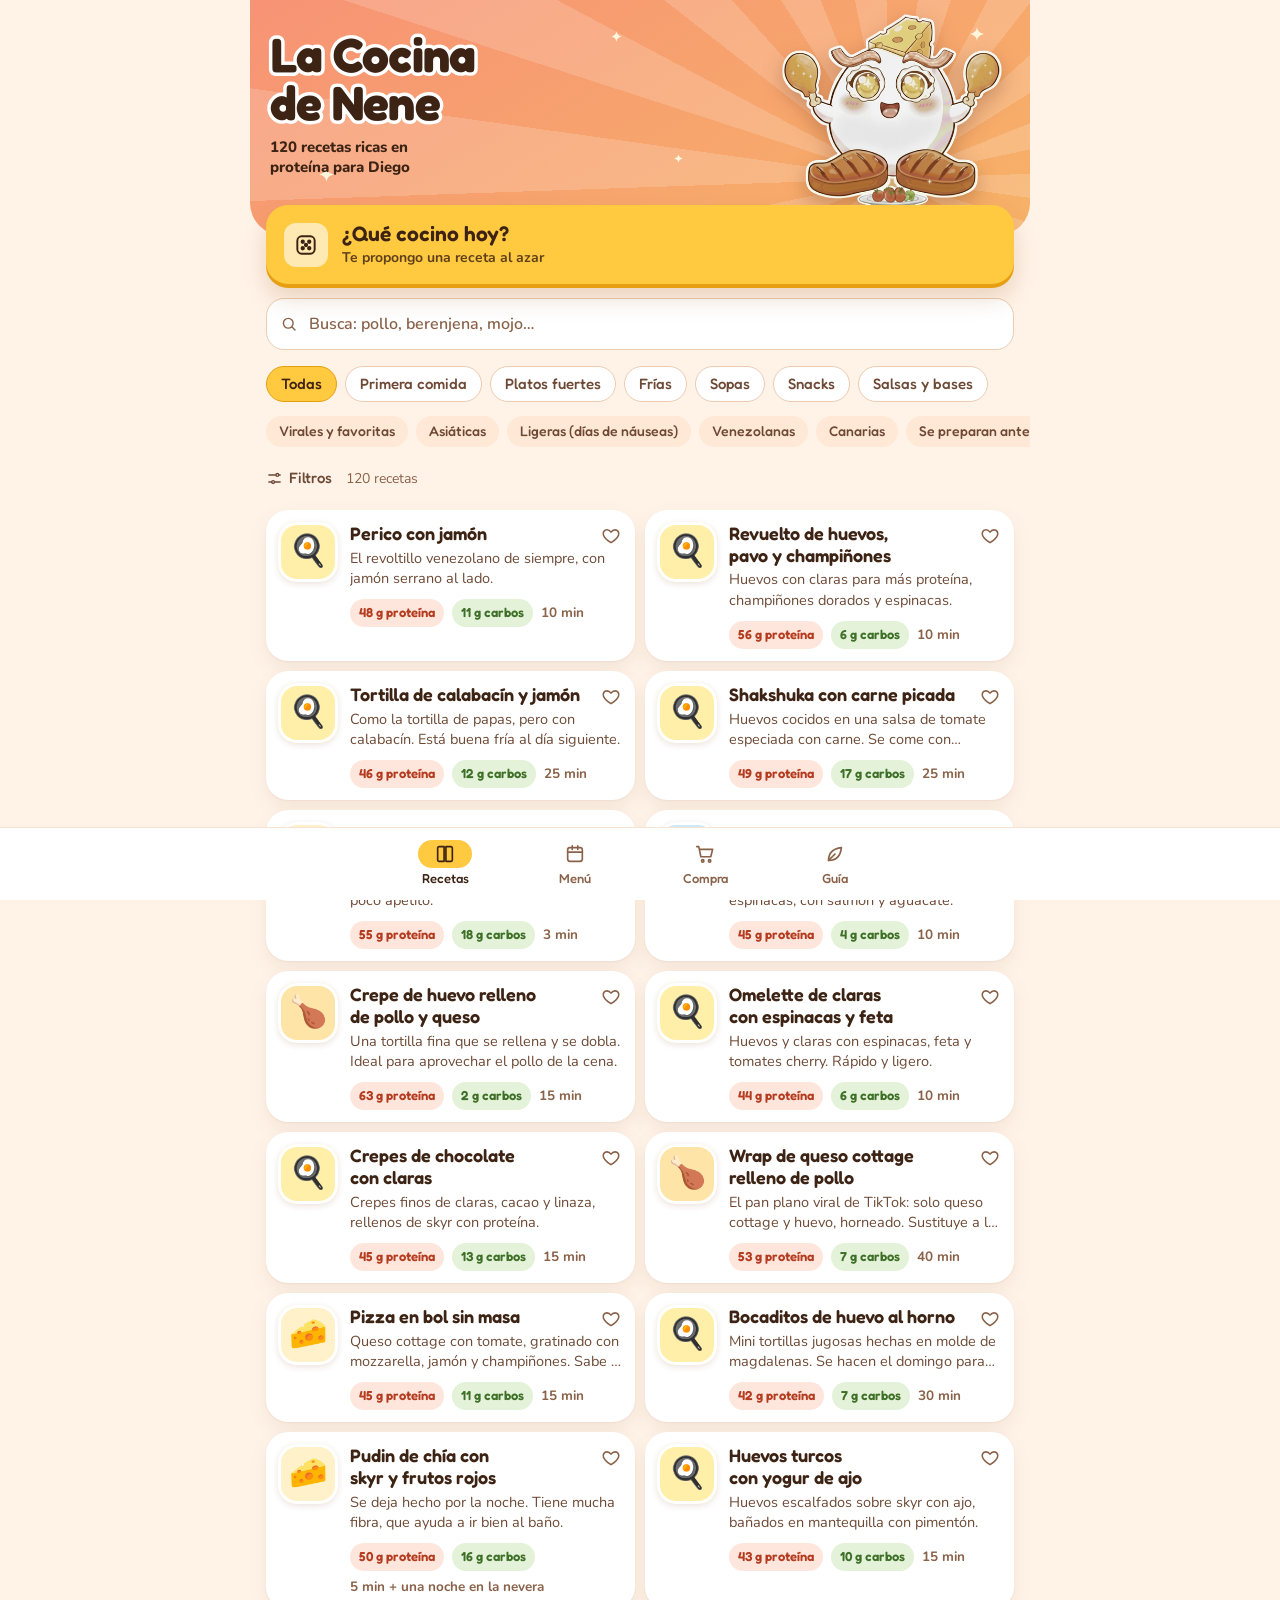
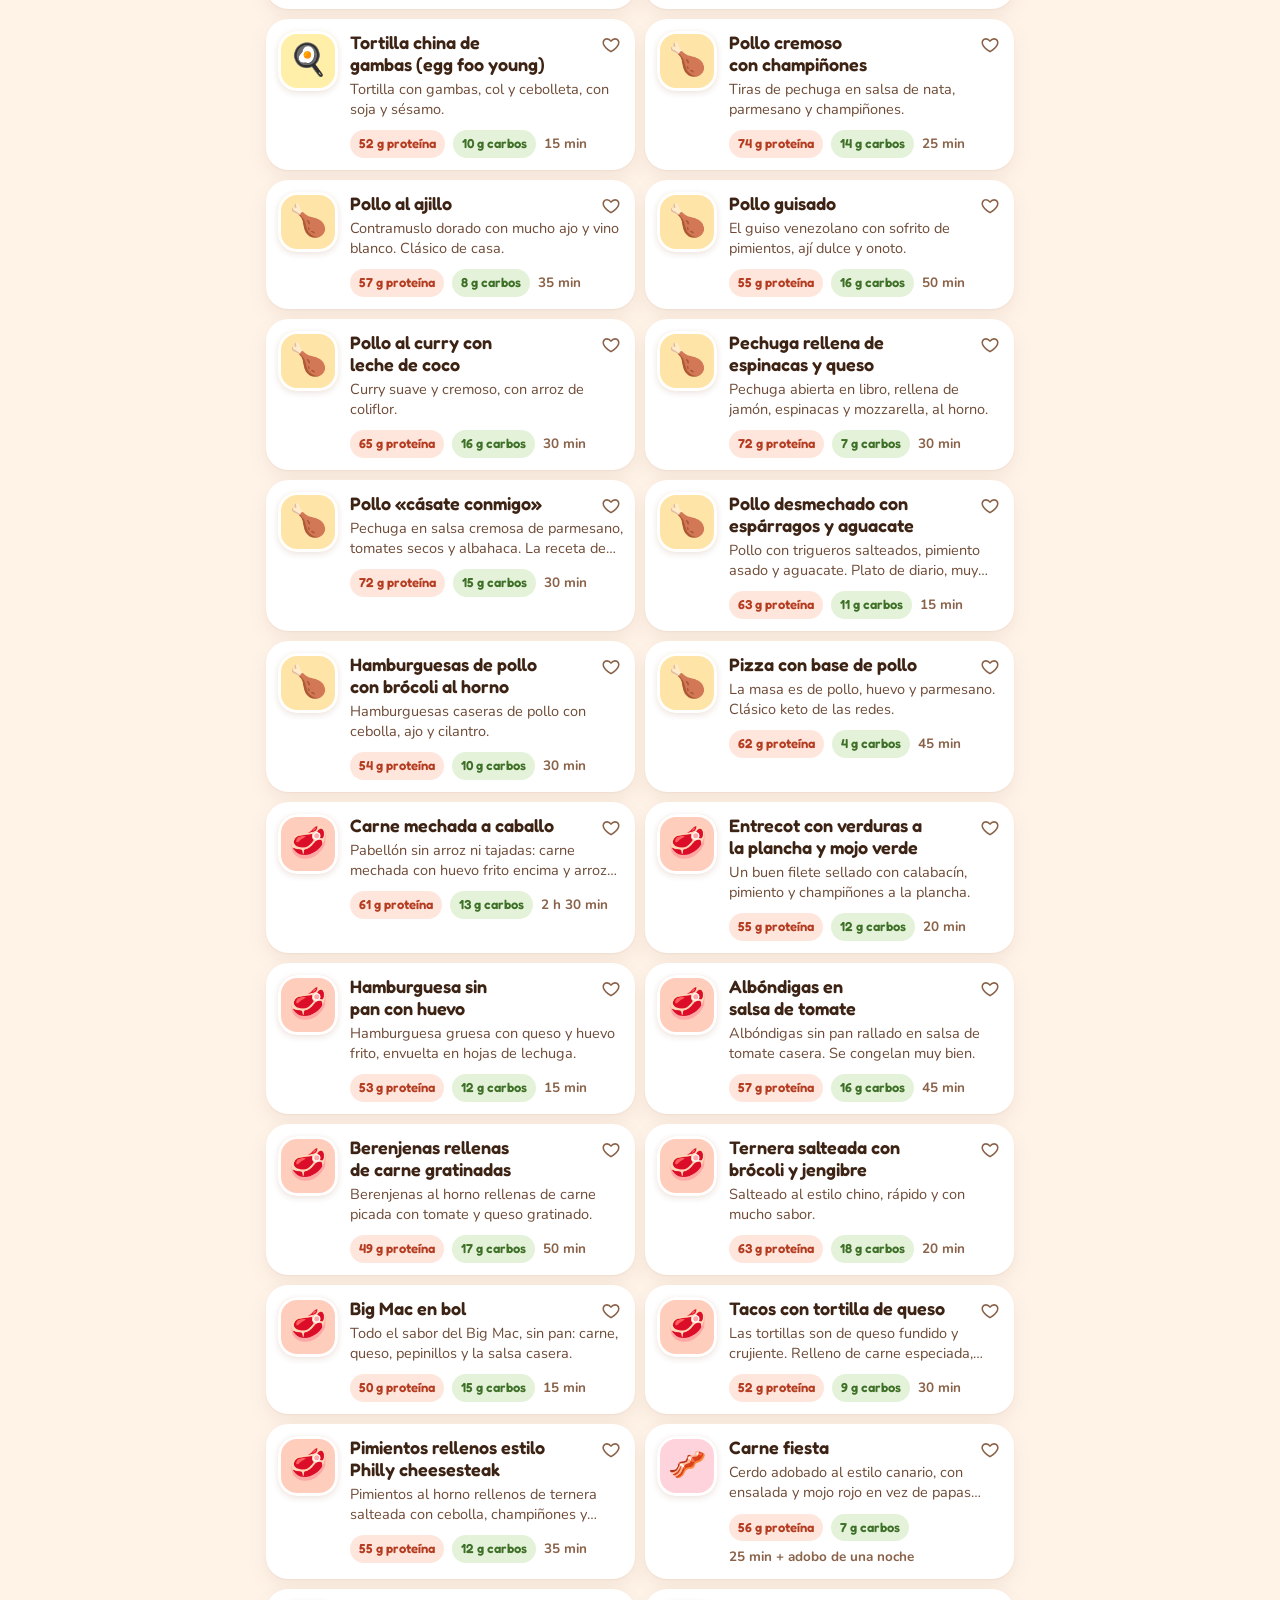
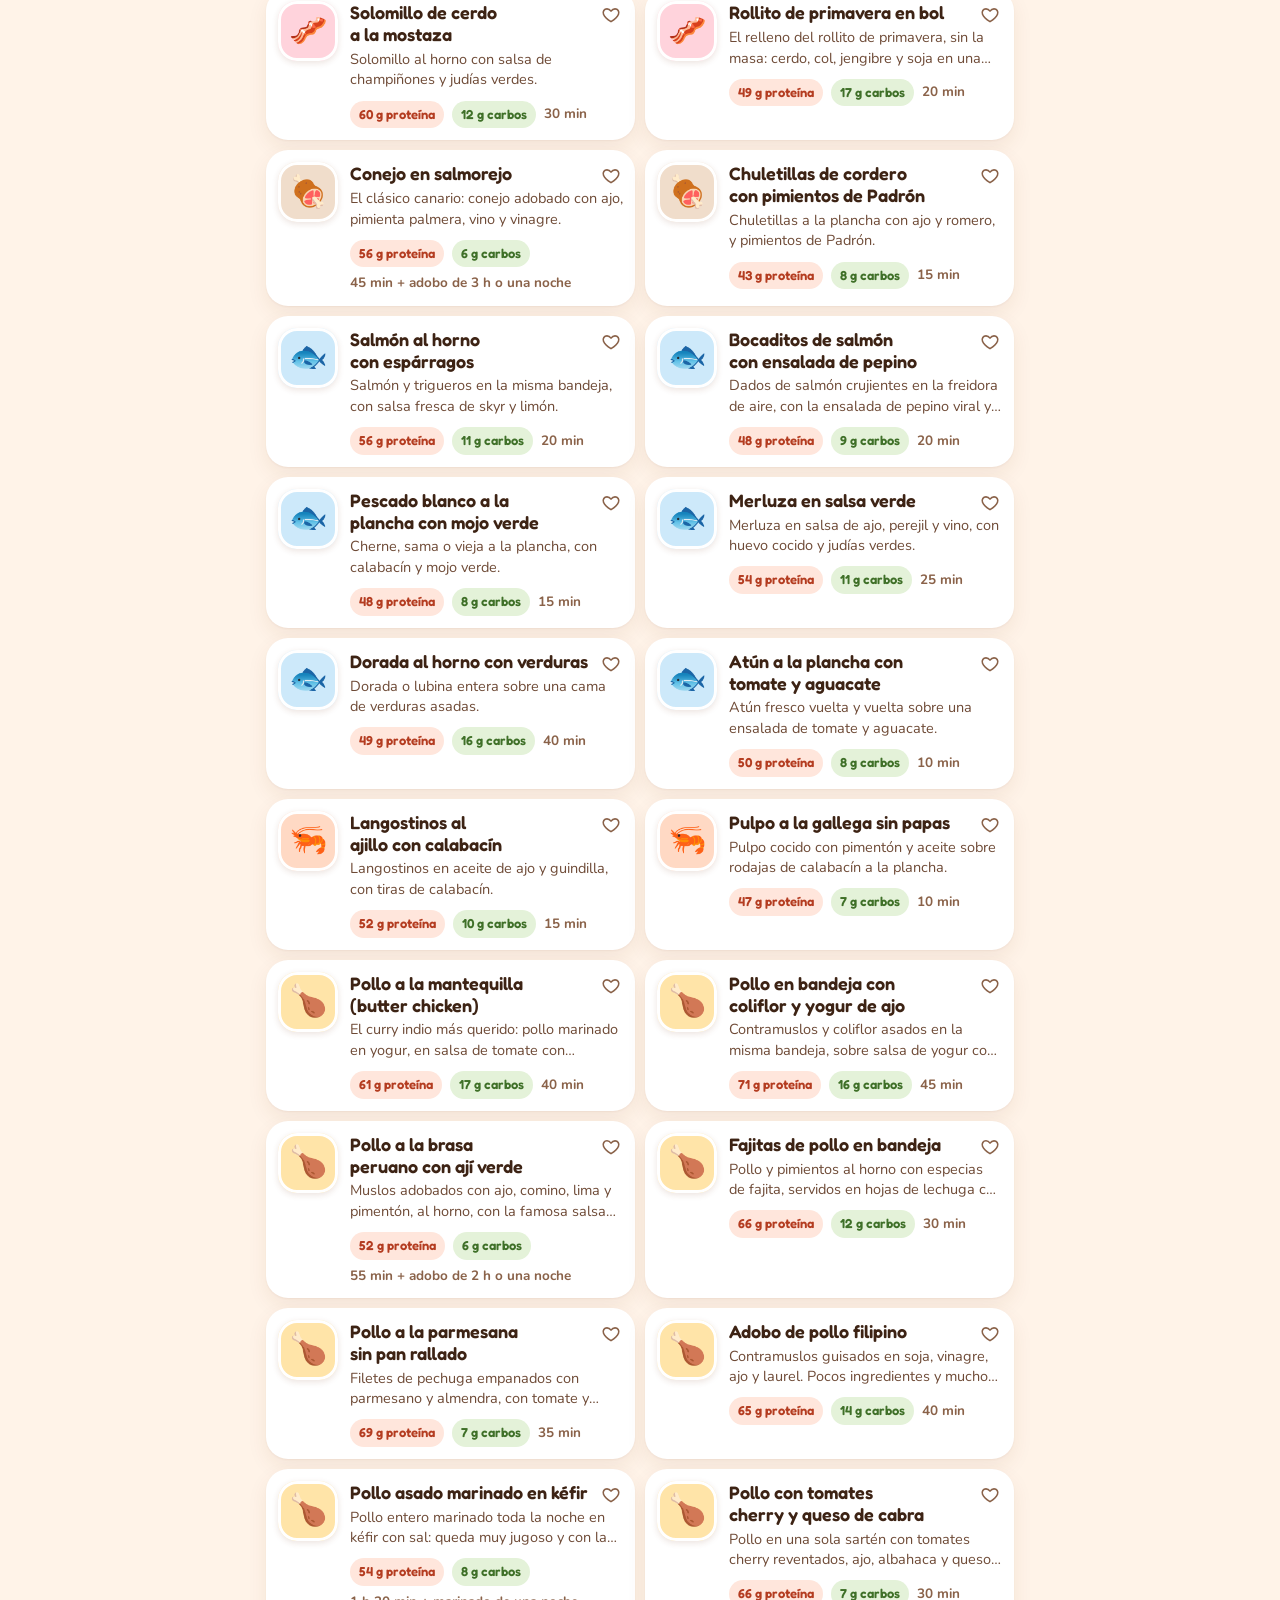
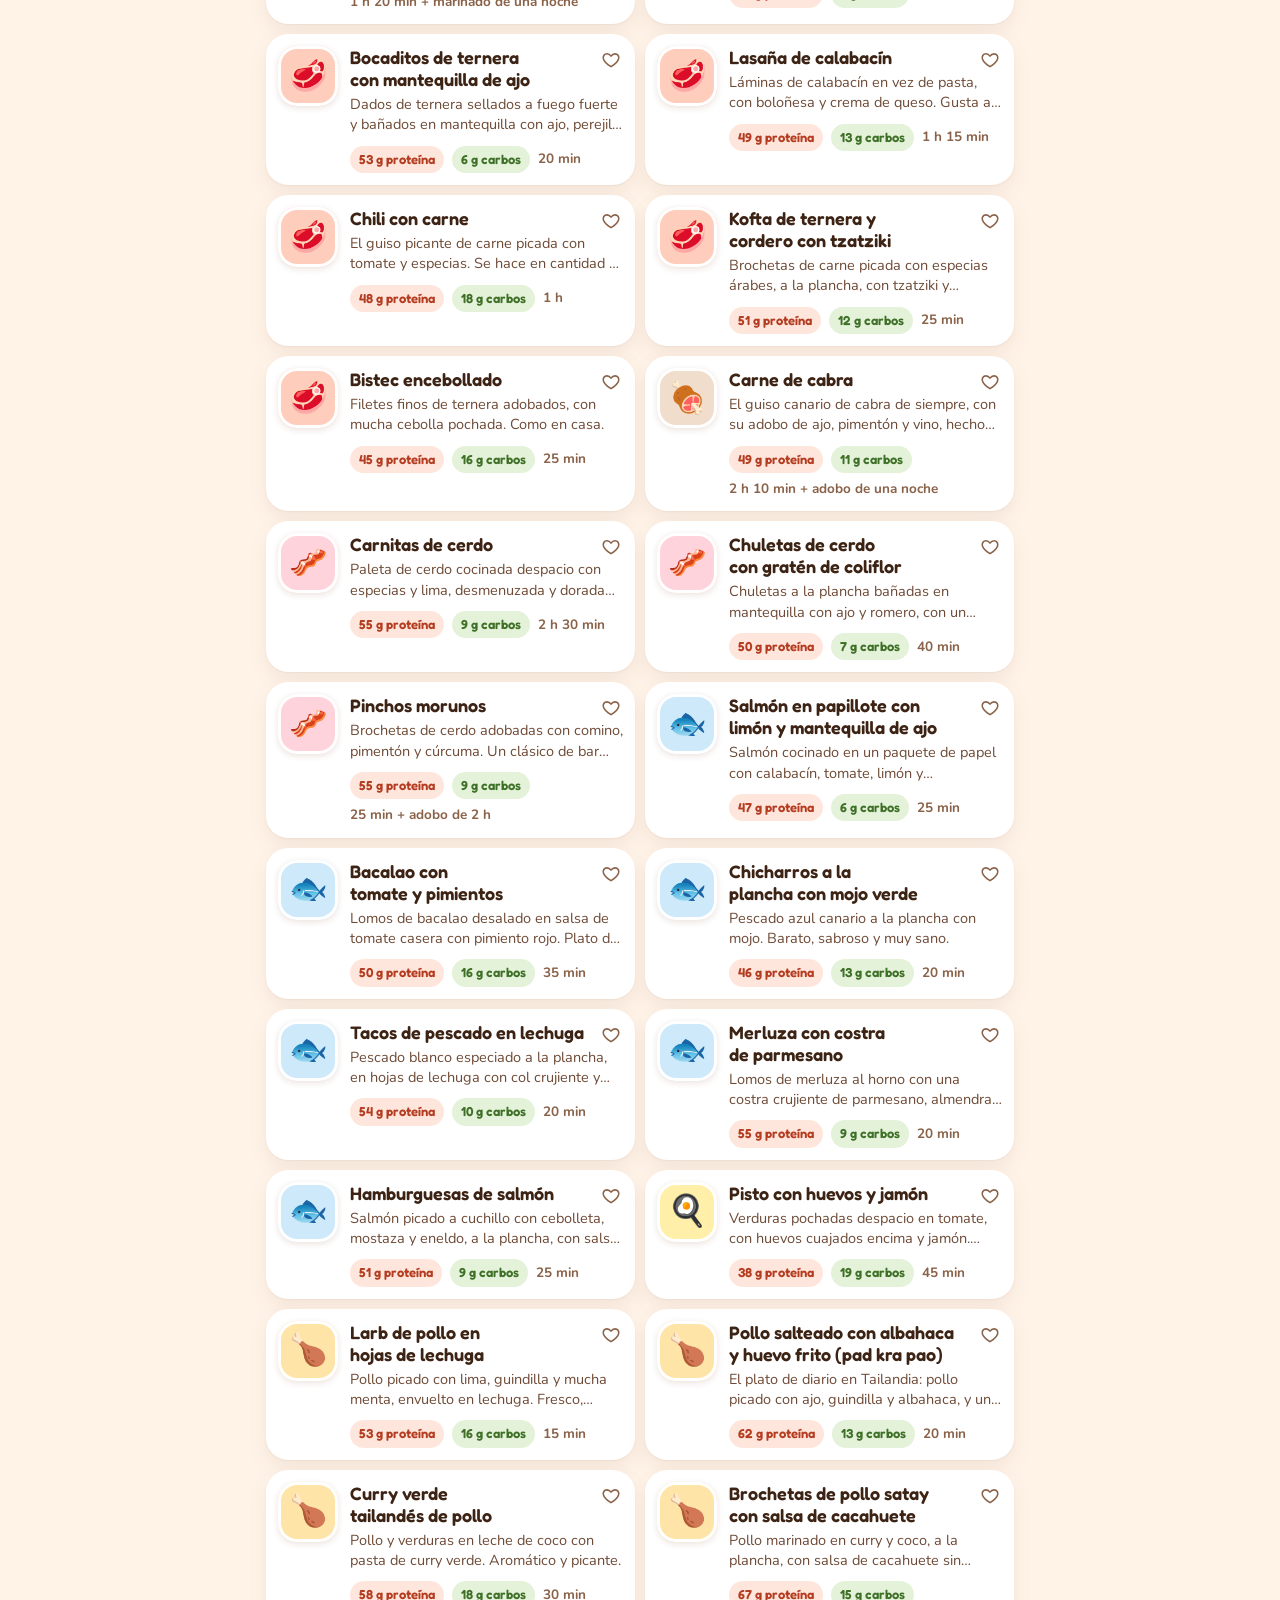
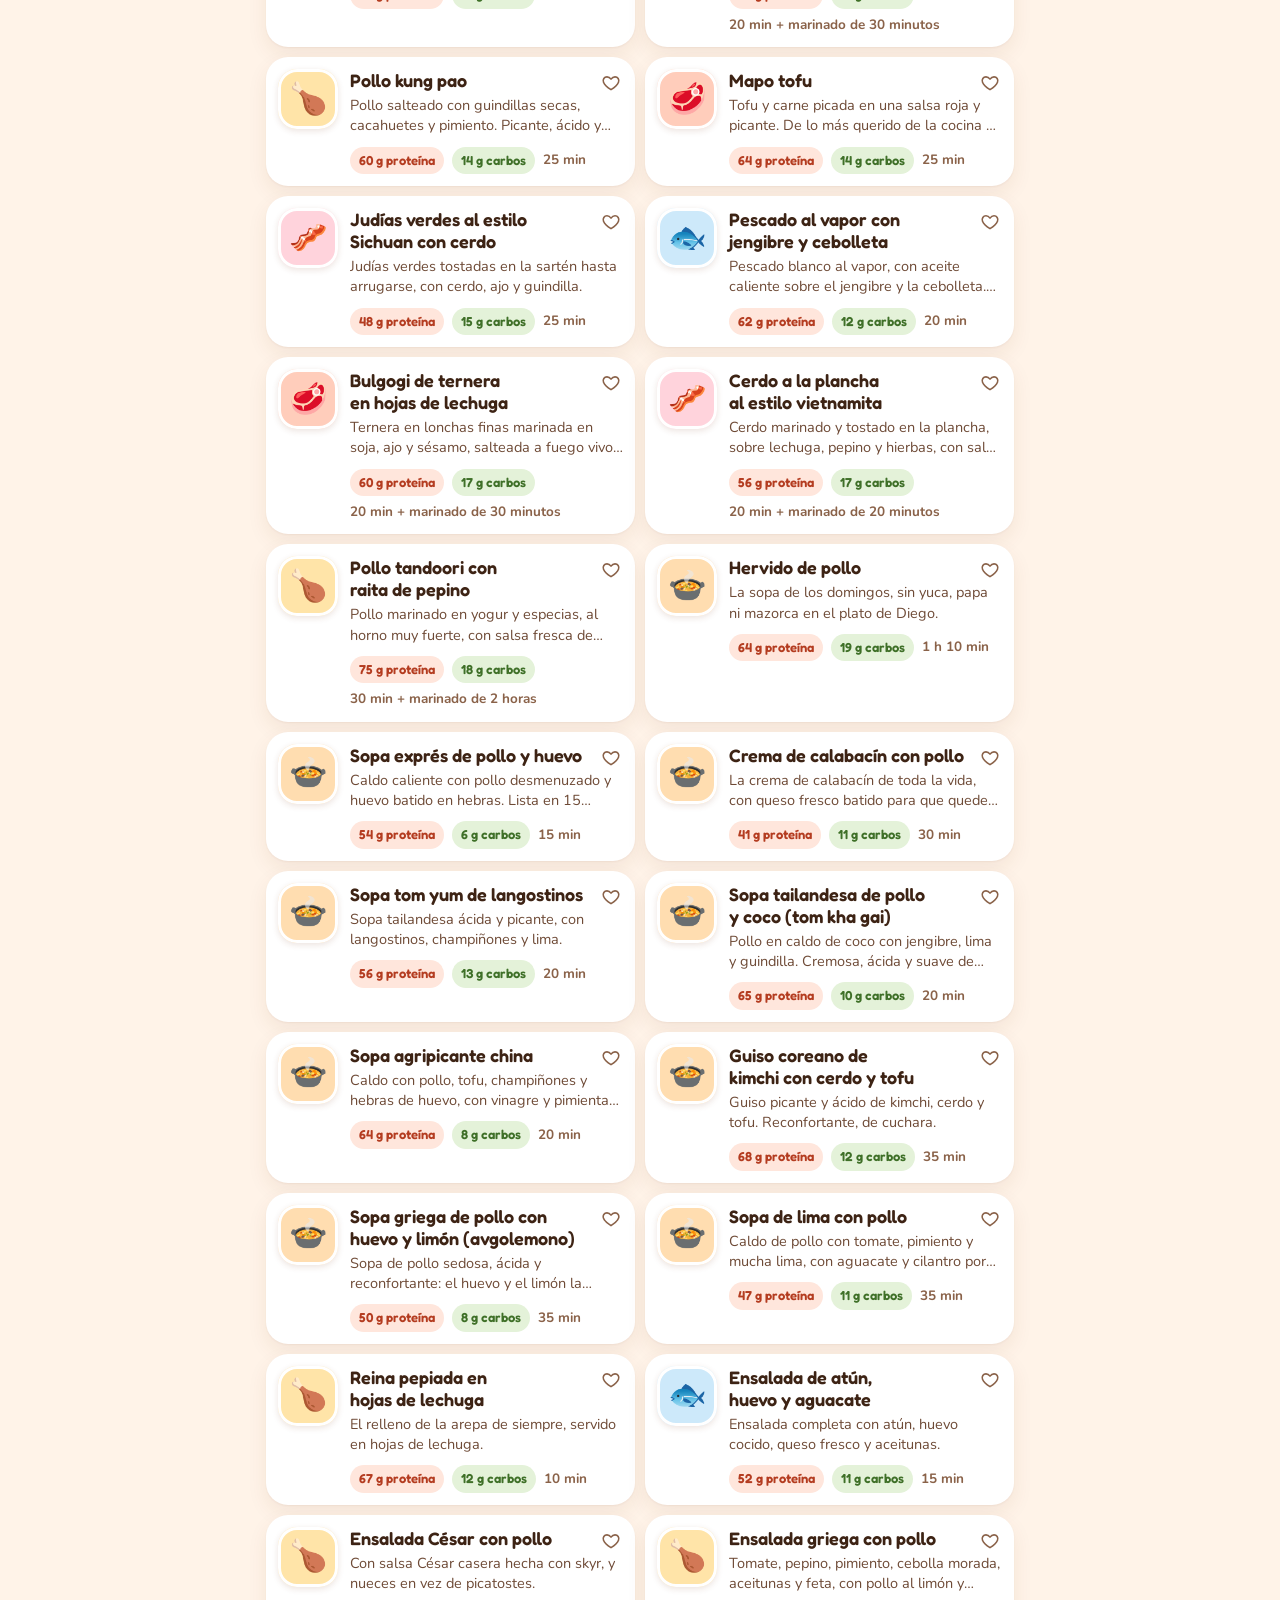
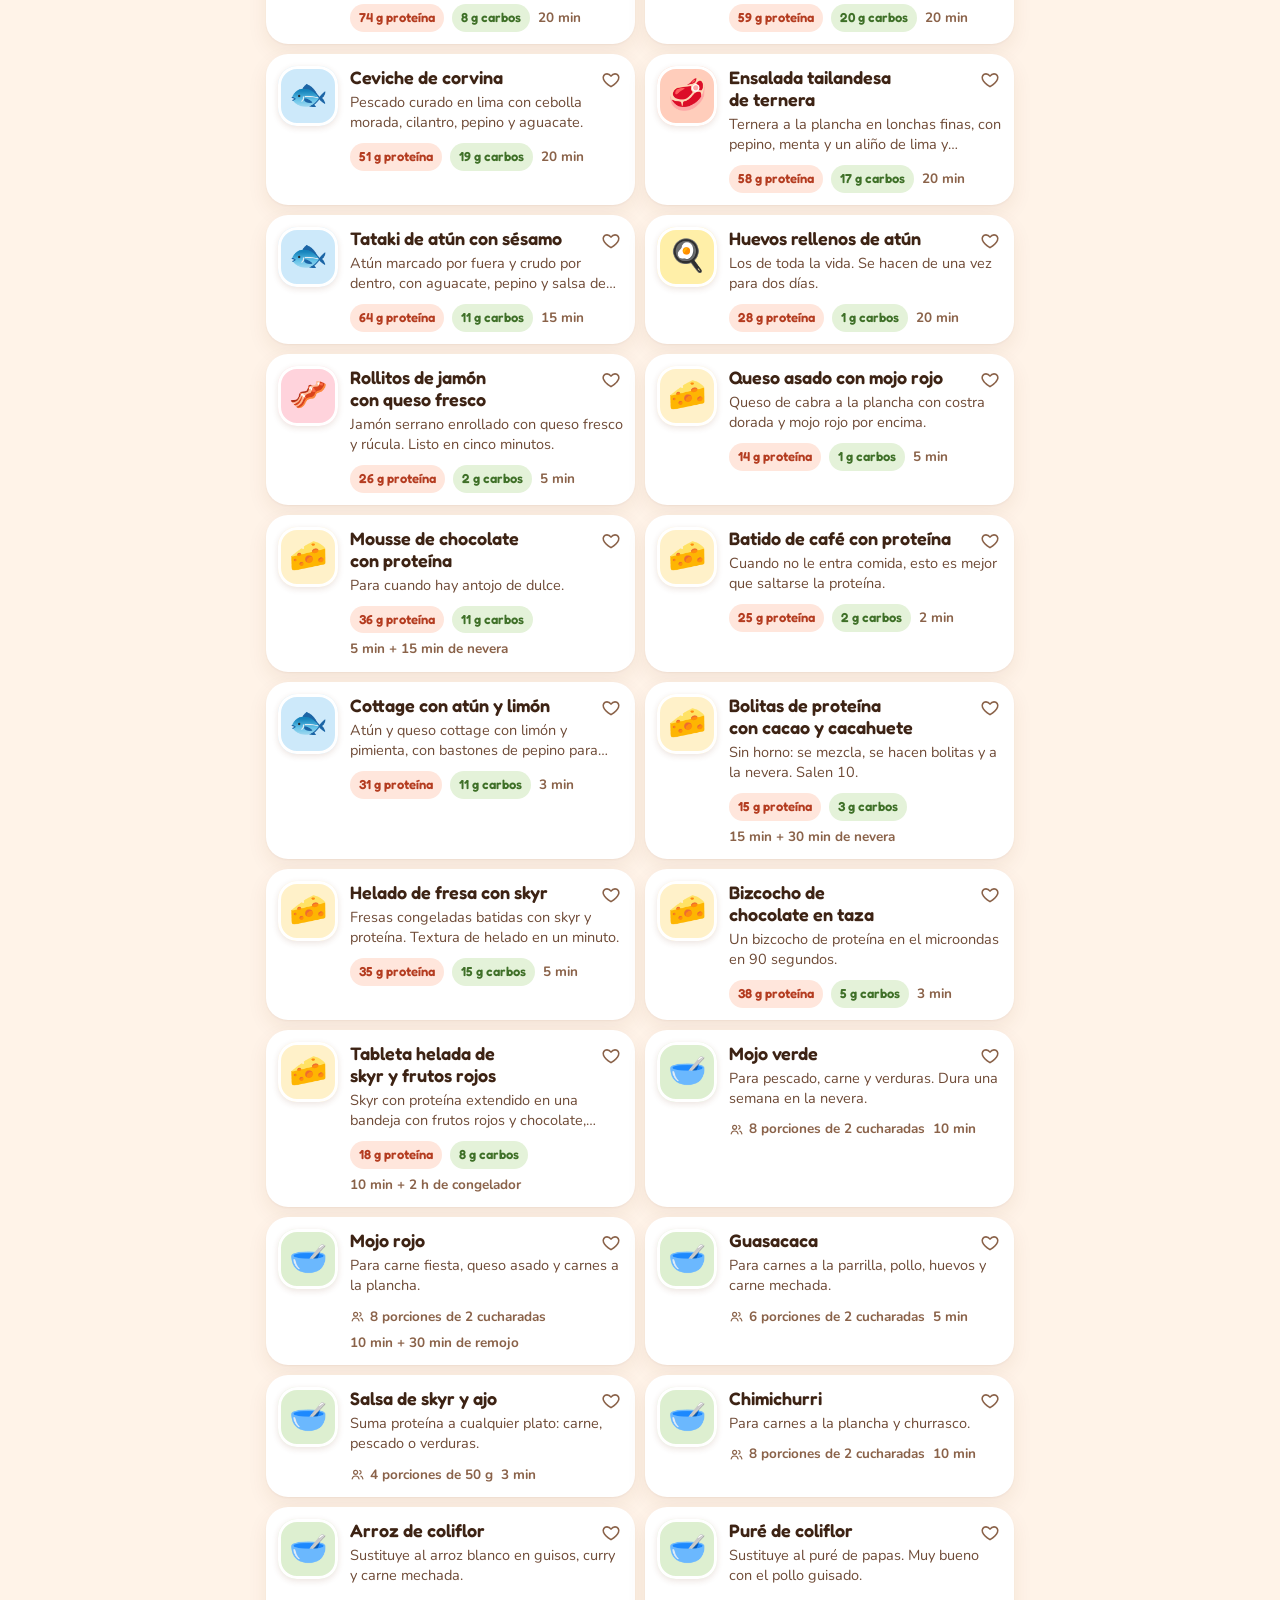
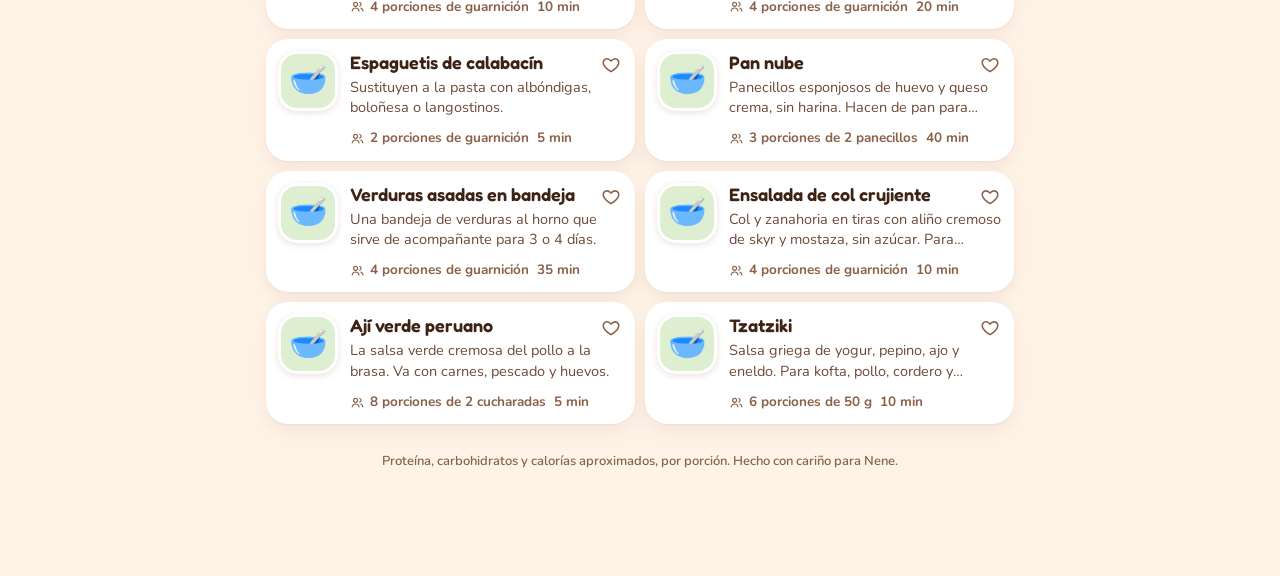
==== index.html @ 428f4747 "Alimentos: pitaya Co-Authored-By: Claude Opus 5.5 <noreply@anthropic.com> Claude-Session: https://cl" ====
<!DOCTYPE html>
<html lang="es">
<head>
<meta charset="UTF-8">
<meta name="viewport" content="width=device-width, initial-scale=1, viewport-fit=cover">
<title>La Cocina de Nene</title>
<meta name="description" content="Recetas altas en proteína y bajas en carbohidratos para Diego, con menú semanal y lista de la compra.">
<meta name="theme-color" content="#FFF3E8" media="(prefers-color-scheme: light)">
<meta name="theme-color" content="#24160E" media="(prefers-color-scheme: dark)">
<meta name="apple-mobile-web-app-capable" content="yes">
<meta name="apple-mobile-web-app-title" content="Cocina de Nene">
<meta name="apple-mobile-web-app-status-bar-style" content="default">
<meta name="mobile-web-app-capable" content="yes">
<link rel="apple-touch-icon" href="apple-touch-icon.png">
<link rel="icon" type="image/png" sizes="192x192" href="icon-192.png">
<link rel="manifest" href="manifest.webmanifest">
<link rel="preconnect" href="https://fonts.googleapis.com">
<link rel="preconnect" href="https://fonts.gstatic.com" crossorigin>
<link rel="stylesheet" href="https://fonts.googleapis.com/css2?family=Fredoka:wght@500;600;700&family=Nunito:wght@400;600;700;800&display=swap">
<style>
:root{
  /* Colores sacados de la mascota: yema, coral del fondo, marrón cacao del contorno, verde brócoli */
  --bg:#FFF3E8; --surface:#FFFFFF; --surface-2:#FFE8D6; --line:#F7E1D0; --line-2:#EBCBB3;
  --ink:#3D2314; --ink-2:#6E4A36; --ink-3:#8A6249;
  --coral:#EE7B5F; --coral-ink:#B43C20; --coral-soft:#FFE6DC; --on-coral:#FFFFFF;
  --sage:#5C9140; --sage-ink:#3F7028; --sage-soft:#E4F2D9;
  --sand:#E0A04A; --sand-ink:#8A560C; --sand-soft:#FFEFC9;
  --yolk:#FFC940; --yolk-deep:#E79F12; --yolk-soft:#FFF0C2; --on-yolk:#3D2314;
  --hero-a:#F79375; --hero-b:#F7B267;
  --shadow:0 1px 2px rgba(120,60,30,.06), 0 8px 20px rgba(120,60,30,.08);
  --r:20px;
  --display:'Fredoka', 'Nunito', system-ui, -apple-system, 'Segoe UI', Roboto, sans-serif;
  --body:'Nunito', system-ui, -apple-system, 'Segoe UI', Roboto, sans-serif;
  color-scheme:light;
}
@media (prefers-color-scheme: dark){
  :root:not([data-theme="light"]){
    --bg:#24160E; --surface:#33211A; --surface-2:#402A20; --line:#4A3327; --line-2:#62473A;
    --ink:#FFF1E6; --ink-2:#E3C6B4; --ink-3:#C0A08F;
    --coral:#F08B70; --coral-ink:#FFA68C; --coral-soft:#55291D; --on-coral:#2A1109;
    --sage:#8CC06E; --sage-ink:#AEDB94; --sage-soft:#24381B;
    --sand:#E7B467; --sand-ink:#F3CF94; --sand-soft:#4A3615;
    --yolk:#FFC940; --yolk-deep:#B97C0A; --yolk-soft:#4D3A12; --on-yolk:#3D2314;
    --hero-a:#C4573A; --hero-b:#C98232;
    --shadow:0 1px 0 rgba(0,0,0,.28), 0 8px 20px rgba(0,0,0,.18);
    color-scheme:dark;
  }
}
:root[data-theme="dark"]{
  --bg:#24160E; --surface:#33211A; --surface-2:#402A20; --line:#4A3327; --line-2:#62473A;
  --ink:#FFF1E6; --ink-2:#E3C6B4; --ink-3:#C0A08F;
  --coral:#F08B70; --coral-ink:#FFA68C; --coral-soft:#55291D; --on-coral:#2A1109;
  --sage:#8CC06E; --sage-ink:#AEDB94; --sage-soft:#24381B;
  --sand:#E7B467; --sand-ink:#F3CF94; --sand-soft:#4A3615;
  --yolk:#FFC940; --yolk-deep:#B97C0A; --yolk-soft:#4D3A12; --on-yolk:#3D2314;
  --hero-a:#C4573A; --hero-b:#C98232;
  --shadow:0 1px 0 rgba(0,0,0,.28), 0 8px 20px rgba(0,0,0,.18);
  color-scheme:dark;
}

*{box-sizing:border-box;-webkit-tap-highlight-color:transparent}
html{-webkit-text-size-adjust:100%}
html.locked{overflow:hidden}
body{margin:0;background:var(--bg);color:var(--ink);font:16px/1.5 var(--body)}
button{font:inherit;color:inherit}
[hidden]{display:none!important}
:focus-visible{outline:2px solid var(--coral);outline-offset:2px}
.sr{position:absolute;width:1px;height:1px;overflow:hidden;clip:rect(0 0 0 0);white-space:nowrap}
h1,h2,h3,h4{text-wrap:balance}

.wrap{max-width:780px;margin:0 auto;padding-inline:16px;padding-block:calc(20px + env(safe-area-inset-top,0px)) calc(104px + env(safe-area-inset-bottom,0px))}

/* Cabecera */
.eyebrow,.kicker,.label{font-size:12px;font-weight:600;color:var(--ink-3);margin:0}
.app-head h1{font-size:30px;line-height:1.12;letter-spacing:-.015em;margin:4px 0 0;font-weight:700}
.app-head .sub{margin:6px 0 0;color:var(--ink-2);max-width:52ch}

.cta{display:flex;align-items:center;gap:14px;width:100%;margin-top:18px;padding:16px 18px;border:0;border-radius:18px;background:var(--coral);color:var(--on-coral);cursor:pointer;text-align:left;box-shadow:0 6px 18px rgba(212,106,78,.22);transition:transform .12s ease}
.cta:active{transform:scale(.985)}
.cta-ic{flex:none;width:44px;height:44px;border-radius:12px;background:rgba(255,255,255,.18);display:grid;place-items:center}
.cta strong{display:block;font-size:18px;line-height:1.25}
.cta small{display:block;font-size:13px;opacity:.9}

.search{position:relative;display:block;margin-top:14px}
.search svg{position:absolute;left:14px;top:50%;transform:translateY(-50%);color:var(--ink-3)}
.search input{width:100%;padding:13px 14px 13px 42px;border:1px solid var(--line-2);border-radius:14px;background:var(--surface);color:var(--ink);font:inherit;font-size:16px}
.search input::placeholder{color:var(--ink-3)}

/* Chips y filtros */
.chips{display:flex;gap:8px;overflow-x:auto;margin:14px -16px 0;padding:2px 16px 4px;scrollbar-width:none}
.chips::-webkit-scrollbar{display:none}
.chip{flex:none;border:1px solid var(--line-2);background:var(--surface);color:var(--ink-2);padding:8px 14px;border-radius:999px;font-size:14px;font-weight:500;cursor:pointer;white-space:nowrap;line-height:1.2}
.chip[aria-pressed="true"]{background:var(--ink);border-color:var(--ink);color:var(--bg)}
.tipos .chip[aria-pressed="true"]{background:var(--coral);border-color:var(--coral);color:var(--on-coral)}
.quick{margin-top:8px}
.quick .chip{font-size:13px;padding:6px 12px;background:var(--surface-2);border-color:transparent}
.quick .chip[aria-pressed="true"]{background:var(--ink);border-color:var(--ink);color:var(--bg)}
.filter-bar{display:flex;align-items:center;gap:14px;margin-top:10px;flex-wrap:wrap}
.filter-bar .count{color:var(--ink-3);font-size:14px;font-variant-numeric:tabular-nums}
.linkbtn{background:none;border:0;padding:6px 0;display:inline-flex;align-items:center;gap:6px;font-weight:600;font-size:14px;cursor:pointer;color:var(--ink-2);text-decoration:none}
.linkbtn[aria-expanded="true"]{color:var(--coral-ink)}
.filter-bar .linkbtn:last-child:not(:first-child){margin-left:auto;color:var(--coral-ink)}
.filters{margin-top:8px;padding:14px;background:var(--surface);border-radius:var(--r);display:grid;gap:14px;box-shadow:var(--shadow)}
.fgroup{display:grid;gap:8px}
.fchips{display:flex;flex-wrap:wrap;gap:8px}

/* Tarjetas */
.grid{display:grid;gap:12px;margin-top:12px}
@media (min-width:640px){.grid{grid-template-columns:1fr 1fr}}
.card{background:var(--surface);border-radius:var(--r);padding:14px 16px 16px;box-shadow:var(--shadow);cursor:pointer;display:flex;flex-direction:column;gap:6px;transition:transform .12s ease}
.card:active{transform:scale(.99)}
.card-top{display:flex;justify-content:space-between;align-items:center;gap:8px;min-height:34px}
.card-title{font-size:17px;line-height:1.3;margin:0;font-weight:700}
.card-desc{margin:0;color:var(--ink-2);font-size:14px}
.card-foot{display:flex;align-items:center;justify-content:space-between;gap:8px 12px;flex-wrap:wrap;margin-top:auto;padding-top:6px}
.meta{display:inline-flex;align-items:center;gap:5px;color:var(--ink-3);font-size:13px}
.badges{display:flex;gap:6px;flex-wrap:wrap}
.badge{font-size:13px;font-weight:600;padding:3px 10px;border-radius:999px;font-variant-numeric:tabular-nums;white-space:nowrap}
.badge.pro{background:var(--coral-soft);color:var(--coral-ink)}
.badge.carb{background:var(--sage-soft);color:var(--sage-ink)}
.fav-btn{flex:none;width:34px;height:34px;margin:-6px -8px -6px 0;border:0;background:none;border-radius:50%;display:grid;place-items:center;color:var(--ink-3);cursor:pointer}
.fav-btn.on,.fav-toggle.on{color:var(--coral)}
.on .hf{fill:currentColor}
.empty{background:var(--surface);border-radius:var(--r);padding:24px 16px;text-align:center;color:var(--ink-2);display:grid;gap:12px;justify-items:center;box-shadow:var(--shadow)}
.empty p{margin:0}
@media (min-width:640px){.grid .empty{grid-column:1/-1}}

/* Botones */
.btn{border:1px solid var(--line-2);background:var(--surface);color:var(--ink);padding:11px 16px;border-radius:14px;font-weight:600;font-size:15px;cursor:pointer;display:inline-flex;align-items:center;justify-content:center;gap:8px;text-decoration:none;line-height:1.2}
.btn.primary{background:var(--coral);border-color:var(--coral);color:var(--on-coral)}
.btn.danger{color:var(--coral-ink)}
.btn.danger.confirm{background:var(--coral);border-color:var(--coral);color:var(--on-coral)}
.toolbar{display:flex;flex-wrap:wrap;gap:8px;margin-top:14px}
.toolbar .btn.primary{flex:1 1 220px}

/* Vistas */
.view-head h2{font-size:26px;line-height:1.15;margin:0;letter-spacing:-.01em}
.view-head p{margin:6px 0 0;color:var(--ink-2);max-width:60ch}
.muted{color:var(--ink-2);margin:0 0 10px;font-size:14px}

/* Ficha (hoja inferior) */
.sheet{position:fixed;inset:0;z-index:40;display:flex;align-items:flex-end;justify-content:center}
.sheet-backdrop{position:absolute;inset:0;background:rgba(28,20,15,.46)}
.sheet-panel{position:relative;width:100%;max-width:680px;max-height:92vh;max-height:92dvh;overflow-y:auto;overscroll-behavior:contain;background:var(--bg);border-radius:22px 22px 0 0;padding:0 20px calc(28px + env(safe-area-inset-bottom,0px));animation:up .22s ease-out;outline:none}
@media (min-width:720px){.sheet{align-items:center;padding:24px}.sheet-panel{border-radius:22px;max-height:88vh}}
@keyframes up{from{transform:translateY(24px);opacity:.4}to{transform:none;opacity:1}}
.sheet-bar{position:sticky;top:0;z-index:2;display:grid;grid-template-columns:40px 1fr 40px;align-items:center;margin:0 -20px 4px;padding:10px 12px 6px;background:var(--bg)}
.grabber{justify-self:center;width:40px;height:4px;border-radius:2px;background:var(--line-2)}
.icon-btn{width:40px;height:40px;border-radius:50%;border:0;background:var(--surface-2);display:grid;place-items:center;cursor:pointer;color:var(--ink-2)}
.sheet-title{font-size:26px;line-height:1.15;margin:4px 0 0;letter-spacing:-.01em}
.lead{margin:6px 0 0;color:var(--ink-2)}
.facts{display:grid;grid-template-columns:1fr 1fr;gap:8px;margin:16px 0 4px}
@media (min-width:520px){.facts{grid-template-columns:repeat(3,1fr)}}
.fact{background:var(--surface);border-radius:14px;padding:10px 12px;display:flex;flex-direction:column;gap:2px;min-width:0}
.fact-v{font-size:20px;font-weight:700;font-variant-numeric:tabular-nums;line-height:1.3}
.fact-pro .fact-v{color:var(--coral-ink)}
.fact-carb .fact-v{color:var(--sage-ink)}
.fact-s{font-size:12px;color:var(--ink-3);line-height:1.3}
.stepper{display:flex;align-items:center;gap:10px}
.stepper button{width:30px;height:30px;border-radius:50%;border:1px solid var(--line-2);background:var(--bg);font-size:18px;line-height:1;cursor:pointer;display:grid;place-items:center}
.stepper output{font-size:20px;font-weight:700;min-width:1.4ch;text-align:center;font-variant-numeric:tabular-nums}
.sec-h{display:flex;align-items:baseline;justify-content:space-between;gap:12px;margin:22px 0 8px}
.sec-h h3{margin:0;font-size:18px}
.sec-h span{font-size:13px;color:var(--ink-3)}

.ings{list-style:none;margin:0;padding:0;background:var(--surface);border-radius:var(--r);overflow:hidden;box-shadow:var(--shadow)}
.ings li+li{border-top:1px solid var(--line)}
.ing{display:flex;align-items:center;gap:12px;width:100%;padding:11px 14px;background:none;border:0;text-align:left;cursor:pointer;line-height:1.35}
.tick{flex:none;width:22px;height:22px;border-radius:50%;border:1.5px solid var(--line-2);display:grid;place-items:center;color:transparent}
.ing[aria-pressed="true"] .tick{background:var(--sage);border-color:var(--sage);color:#fff}
.ing[aria-pressed="true"] .ing-n,.ing[aria-pressed="true"] .ing-q{text-decoration:line-through;color:var(--ink-3)}
.ing-n{flex:1;min-width:0}
.ing-n small{display:block;color:var(--ink-3);font-size:13px}
.ing-q{flex:none;max-width:45%;text-align:right;font-weight:600;font-variant-numeric:tabular-nums}
.ing-ref{cursor:default}
.tick-ref{border-color:var(--coral-soft);background:var(--coral-soft);color:var(--coral-ink)}
.ing-link{background:none;border:0;padding:0;text-align:left;cursor:pointer;font-weight:600;color:var(--coral-ink)}

.steps{list-style:none;margin:0;padding:0;display:grid;gap:8px}
.step{display:flex;gap:12px;width:100%;text-align:left;background:var(--surface);border:0;border-radius:14px;padding:12px 14px;cursor:pointer;line-height:1.5;box-shadow:var(--shadow)}
.step-n{flex:none;width:26px;height:26px;border-radius:50%;background:var(--coral-soft);color:var(--coral-ink);display:grid;place-items:center;font-weight:700;font-size:14px;font-variant-numeric:tabular-nums}
.step[aria-pressed="true"]{opacity:.55}
.step[aria-pressed="true"] .step-t{text-decoration:line-through}
.step[aria-pressed="true"] .step-n{background:var(--sage);color:#fff}

.notes{display:grid;gap:8px;margin-top:16px}
.note{border-radius:14px;padding:12px 14px;background:var(--sand-soft);font-size:14px;line-height:1.5}
.note b{display:block;font-size:12px;color:var(--sand-ink);margin-bottom:2px}
.note-fam{background:var(--sage-soft)}
.note-fam b{color:var(--sage-ink)}
.note-src{background:var(--surface);box-shadow:var(--shadow)}
.note-src b{color:var(--ink-3)}
.note a{color:var(--coral-ink);font-weight:600}
.note-keep{background:var(--surface-2)}
.note-keep b{color:var(--ink-2)}
.actions{display:flex;flex-wrap:wrap;gap:8px;margin-top:20px}
.actions .btn.primary{flex:1 1 200px}

/* Menú */
@keyframes flash{from{background:var(--coral-soft)}to{background:var(--surface)}}
.btn.small{padding:7px 12px;font-size:14px;border-radius:12px}
.mhead{display:flex;align-items:center;justify-content:space-between;gap:12px;min-height:40px}
.mhead h2{font-size:26px;line-height:1.15;margin:0;letter-spacing:-.01em}

/* Semana: navegación y tira de días */
.week{margin-top:12px;background:var(--surface);border-radius:var(--r);padding:6px 6px 10px;box-shadow:var(--shadow)}
.wnav{display:grid;grid-template-columns:40px 1fr 40px;align-items:center;gap:6px;padding:0 0 4px}
.wnav .icon-btn{background:none}
.wnav .icon-btn:disabled{opacity:.28;cursor:default}
.wnav-l{margin:0;text-align:center;line-height:1.25}
.wnav-l b{display:block;font-size:15px}
.wnav-l span{font-size:13px;color:var(--ink-3);font-variant-numeric:tabular-nums}
.wk-row{display:grid;grid-template-columns:repeat(7,1fr);gap:2px}
.wk{background:none;border:0;border-radius:12px;padding:6px 0 5px;display:flex;flex-direction:column;align-items:center;cursor:pointer;color:var(--ink);font-variant-numeric:tabular-nums;min-width:0}
.wk[aria-selected="true"]{background:var(--coral-soft)}
.wk-d{font-size:11px;font-weight:700;color:var(--ink-3)}
.wk-dt{font-size:16px;font-weight:700;line-height:1.25}
.wk.today .wk-d,.wk.today .wk-dt{color:var(--coral-ink)}
.wk-bar,.tr-bar{position:relative;width:100%;display:flex;align-items:flex-end;justify-content:center}
.wk-bar{height:40px;margin-top:4px}
.band{position:absolute;left:0;right:0;background:var(--sage-soft)}
.wk-bar i,.tr-bar i{position:relative;display:block;width:12px;border-radius:4px 4px 0 0;background:var(--coral)}
.wk-bar i.pl,.pbar i.pl,.lg-plan{background:repeating-linear-gradient(135deg,var(--coral) 0 1.5px,transparent 1.5px 4.5px);box-shadow:inset 0 0 0 1.5px var(--coral)}
.wk-n{font-size:12px;color:var(--ink-3);margin-top:4px}
.wk[aria-selected="true"] .wk-n{color:var(--ink);font-weight:700}
.wk-legend{display:flex;flex-wrap:wrap;gap:4px 16px;margin:8px 8px 0;font-size:12px;color:var(--ink-3)}
.wk-legend span{display:inline-flex;align-items:center;gap:6px}
.lg{display:inline-block;width:12px;height:10px;border-radius:2px}
.lg-band{background:var(--sage-soft);box-shadow:inset 0 0 0 1px var(--sage)}

/* Día */
.dayview{margin-top:20px}
.dayview.slide-next{animation:slide-n .22s ease-out}
.dayview.slide-prev{animation:slide-p .22s ease-out}
@keyframes slide-n{from{transform:translateX(20px);opacity:.35}to{transform:none;opacity:1}}
@keyframes slide-p{from{transform:translateX(-20px);opacity:.35}to{transform:none;opacity:1}}
.day-top{display:flex;align-items:center;gap:10px;flex-wrap:wrap}
.day-top h3{margin:0;font-size:22px;line-height:1.2}
.day-top h3 span{color:var(--ink-3);font-weight:600}
.tag{font-size:12px;font-weight:700;padding:3px 10px;border-radius:999px;background:var(--surface-2);color:var(--ink-2)}
.tag-hoy{background:var(--coral-soft);color:var(--coral-ink)}
.day-hint{margin:10px 0 0;font-size:14px;color:var(--sand-ink);background:var(--sand-soft);padding:10px 12px;border-radius:12px}

.status{margin-top:12px;background:var(--surface);border-radius:var(--r);padding:12px 14px 14px;box-shadow:var(--shadow)}
.st-top{display:flex;justify-content:space-between;align-items:baseline;gap:8px}
.st-goal{font-size:12px;color:var(--ink-3);font-variant-numeric:tabular-nums}
.st-mid{display:flex;align-items:center;justify-content:space-between;gap:6px 12px;flex-wrap:wrap;margin-top:2px}
.st-big{margin:0;font-size:16px;font-weight:600;color:var(--ink-2)}
.st-big b{font-size:34px;line-height:1.1;color:var(--ink);font-variant-numeric:tabular-nums;letter-spacing:-.015em}
.st-msg{margin:0;display:inline-flex;align-items:center;gap:6px;font-size:14px;font-weight:600;padding:5px 11px;border-radius:999px;background:var(--surface-2);color:var(--ink-2)}
.st-msg.ok{background:var(--sage-soft);color:var(--sage-ink)}
.st-msg.low{background:var(--sand-soft);color:var(--sand-ink)}
.pbar{position:relative;height:10px;border-radius:5px;background:var(--surface-2);margin:14px 0 4px}
.pbar-band{position:absolute;top:0;bottom:0;background:var(--sage-soft)}
.pbar i{position:absolute;left:0;top:0;bottom:0;border-radius:5px;background:var(--coral)}
.pbar-t{position:absolute;top:-4px;bottom:-4px;width:2px;margin-left:-1px;border-radius:1px;background:var(--sage)}
.st-sub{display:flex;gap:18px;margin:10px 0 0;font-size:14px;color:var(--ink-2)}
.st-sub b{color:var(--ink);font-variant-numeric:tabular-nums}
.st-add{margin-top:12px;width:100%}
.st-add span{color:var(--ink-3);font-weight:500}

.grp{margin-top:18px}
.grp-h{display:flex;align-items:center;gap:8px}
.grp-l{font-size:12px;color:var(--ink-2);font-weight:700}
.grp-t{font-size:12px;color:var(--ink-3);font-weight:600;font-variant-numeric:tabular-nums}
.grp-add{margin-left:auto;background:none;border:0;color:var(--coral-ink);font-weight:700;font-size:14px;cursor:pointer;padding:8px 0 8px 12px}
.items{list-style:none;margin:4px 0 0;padding:0;background:var(--surface);border-radius:14px;box-shadow:var(--shadow);overflow:hidden}
.items li+li{border-top:1px solid var(--line)}
.grp.flash .items{animation:flash 1s ease-out}
.it{display:flex;align-items:center;gap:10px;width:100%;background:none;border:0;text-align:left;padding:11px 12px 11px 14px;cursor:pointer}
.it-main{flex:1;min-width:0}
.it-n{display:block;font-weight:600;line-height:1.3}
.it-f{color:var(--coral-ink);font-weight:700}
.it-m{display:block;font-size:13px;color:var(--ink-3);font-variant-numeric:tabular-nums}
.it-go{flex:none;display:grid;color:var(--ink-3)}
.grp-empty{margin:4px 0 0;padding:10px 14px;border:1px dashed var(--line-2);border-radius:14px;color:var(--ink-3);font-size:14px}
.day-tools{display:flex;flex-wrap:wrap;gap:2px 18px;margin-top:14px}

/* Resumen de la semana */
.wsum{margin-top:26px;padding-top:18px;border-top:1px solid var(--line)}
.wsum h3{margin:0 0 6px;font-size:18px}
.wsum p{margin:0 0 4px;color:var(--ink-2)}
.wsum p b{color:var(--ink);font-variant-numeric:tabular-nums}
.wsum .wsum-plan{font-size:14px;color:var(--ink-3)}
.wsum .trend-t{margin:16px 0 6px;font-size:12px;font-weight:700;color:var(--ink-3)}
.trend{display:grid;grid-template-columns:repeat(8,minmax(0,1fr));gap:2px;background:var(--surface);border-radius:var(--r);padding:8px 6px;box-shadow:var(--shadow)}
.tr{background:none;border:0;border-radius:10px;padding:4px 0 5px;display:flex;flex-direction:column;align-items:center;gap:3px;cursor:pointer;color:var(--ink-3);min-width:0;font-variant-numeric:tabular-nums}
.tr.on{background:var(--coral-soft);color:var(--ink-2)}
.tr-v{font-size:12px;font-weight:700;color:var(--ink);min-height:18px}
.tr-bar{height:52px}
.tr-d{font-size:11px;white-space:nowrap}
.wsum-acts{display:grid;gap:8px;margin-top:18px}
.wsum-acts .linkbtn{justify-self:start}

/* Selector del menú */
.picker{z-index:45}
.seg{display:grid;grid-template-columns:repeat(3,1fr);gap:4px;background:var(--surface-2);border-radius:12px;padding:4px;margin:14px 0 4px}
.seg4{grid-template-columns:repeat(4,1fr)}
@media (max-width:360px){.seg button{font-size:13px;padding:9px 2px}}
.seg button{border:0;background:none;border-radius:9px;padding:9px 4px;font-weight:600;font-size:14px;color:var(--ink-2);cursor:pointer;min-width:0}
.seg [aria-selected="true"],.seg [aria-pressed="true"]{background:var(--surface);color:var(--ink);box-shadow:var(--shadow)}
.pk-list{list-style:none;margin:10px 0 0;padding:0;background:var(--surface);border-radius:14px;overflow:hidden;box-shadow:var(--shadow)}
.pk-list li+li{border-top:1px solid var(--line)}
.pk-list button{width:100%;text-align:left;background:none;border:0;padding:11px 14px;cursor:pointer}
.pk-rec{display:flex;align-items:stretch}
.pk-rec button:first-child{flex:1;min-width:0}
.pk-list .pk-x{flex:none;width:46px;padding:0;display:grid;place-items:center;color:var(--ink-3)}
.pk-n{display:block;font-weight:600;line-height:1.3}
.pk-m{display:block;font-size:13px;color:var(--ink-3);font-variant-numeric:tabular-nums}
.pk-sub{font-size:12px;color:var(--ink-3);font-weight:700;margin:18px 0 0}
.muted.pk-note{margin:12px 2px 0}
.pk-chips{display:flex;gap:6px;overflow-x:auto;margin:8px -20px 0;padding:2px 20px 4px;scrollbar-width:none}
.pk-chips::-webkit-scrollbar{display:none}
.pk-chips .chip{font-size:13px;padding:7px 12px}
.pk-all{margin-top:12px;color:var(--coral-ink)}
.pk-sub+.pk-list{margin-top:8px}
/* Armar un plato con ingredientes */
.bd-h{margin:4px 0 0}
.bd-empty{margin:8px 0 0}
.bd-list{list-style:none;margin:8px 0 0;padding:0;display:grid;gap:8px}
.bd-row{background:var(--surface);border-radius:14px;padding:10px 12px 12px 14px;box-shadow:var(--shadow)}
.bd-row.flash-row{animation:flash 1s ease-out}
.bd-top{display:flex;align-items:baseline;gap:8px}
.bd-n{flex:1;min-width:0;font-weight:600;line-height:1.3}
.bd-x{flex:none;align-self:flex-start;width:32px;height:32px;margin:-6px -6px -6px 0;border:0;background:none;border-radius:50%;display:grid;place-items:center;color:var(--ink-3);cursor:pointer}
.bd-ctl{display:flex;align-items:center;gap:8px 10px;margin-top:8px;flex-wrap:wrap}
.bd-ctl .stepper{gap:6px}
.form .bd-qty,.bd-qty{width:62px;padding:6px 4px;border:1px solid var(--line-2);border-radius:10px;background:var(--bg);color:var(--ink);font:inherit;font-size:16px;font-weight:700;text-align:center;font-variant-numeric:tabular-nums}
.bd-unit{max-width:150px;padding:7px 6px;border:1px solid var(--line-2);border-radius:10px;background:var(--bg);color:var(--ink);font:inherit;font-size:15px}
.bd-u{font-size:15px;color:var(--ink-2)}
.bd-m{flex:none;font-size:13px;font-weight:600;color:var(--ink-2);font-variant-numeric:tabular-nums;white-space:nowrap}
.form .search input{padding-left:42px}
.bd-chips{display:flex;flex-wrap:wrap;gap:6px;margin-top:8px}
.bd-chips .chip{font-size:13px;padding:7px 11px}
.bd-note{margin:8px 2px 0}
.bd-alt{justify-self:start;color:var(--coral-ink)}
.bd-foot{position:sticky;bottom:calc(-28px - env(safe-area-inset-bottom,0px));z-index:2;margin:4px -20px 0;padding:12px 20px calc(16px + env(safe-area-inset-bottom,0px));background:var(--bg);border-top:1px solid var(--line);display:grid;gap:10px}
.bd-tot{margin:0;display:flex;flex-wrap:wrap;gap:4px 16px;font-size:15px;color:var(--ink-2)}
.bd-tot b{color:var(--ink);font-variant-numeric:tabular-nums}
.bd-tot span:first-child b{color:var(--coral-ink)}
.bd-hint{color:var(--ink-3);font-size:14px}
.bd-sum{margin:6px 0 0;font-size:14px;color:var(--ink-3)}
.pk-row{display:flex;align-items:center;justify-content:space-between;gap:12px;background:var(--surface);border-radius:14px;padding:10px 14px;margin-top:14px;box-shadow:var(--shadow)}
.pk-slot{margin-top:16px}
.pk-slot .seg{margin-top:6px}
.pk-grid{display:grid;grid-template-columns:1fr 1fr;gap:8px;margin-top:14px}
.pk-act{justify-content:flex-start;width:100%;padding:11px 12px}
.pk-del{width:100%;margin-top:10px;color:var(--coral-ink)}
.daychips{display:flex;flex-wrap:wrap;gap:6px;padding:10px 0 0}
.form{display:grid;gap:12px;margin-top:12px}
.form label{display:grid;gap:5px;font-size:13px;color:var(--ink-2);font-weight:600}
.form input{width:100%;padding:12px;border:1px solid var(--line-2);border-radius:12px;background:var(--surface);color:var(--ink);font:inherit;font-size:16px}
.grid3{display:grid;grid-template-columns:repeat(3,1fr);gap:8px}
.form-err{margin:0;color:var(--coral-ink);font-weight:600;font-size:14px}
.form .muted{margin:0}
.toast{display:flex;align-items:center;gap:14px}
.toast-act{background:none;border:0;color:inherit;font:inherit;font-weight:700;text-decoration:underline;text-underline-offset:3px;cursor:pointer;padding:0}

/* Compra */
.shop-recs{margin-top:16px;background:var(--surface);border-radius:var(--r);box-shadow:var(--shadow);padding:0 14px}
.shop-recs summary{cursor:pointer;padding:12px 0;font-weight:600;color:var(--ink-2);list-style-position:inside}
.shop-recs[open]{padding-bottom:14px}
.shop-recs .rec-chip{background:var(--bg)}
.rec-chip{display:inline-flex;align-items:center;background:var(--surface);border:1px solid var(--line-2);border-radius:999px;overflow:hidden}
.rec-open{background:none;border:0;padding:7px 4px 7px 12px;font-size:14px;font-weight:500;cursor:pointer;text-align:left}
.rec-open small{color:var(--ink-3)}
.rec-x{background:none;border:0;width:32px;height:32px;display:grid;place-items:center;color:var(--ink-3);cursor:pointer}
.shop-group{margin-top:20px}
.shop-group h3{font-size:14px;color:var(--ink-2);margin:0 0 8px}
.shop-group .ing-n small{white-space:nowrap;overflow:hidden;text-overflow:ellipsis}

/* Guía */
.guide{display:grid;gap:12px;margin-top:16px}
.g-card{background:var(--surface);border-radius:var(--r);padding:16px;box-shadow:var(--shadow)}
.g-card h3{margin:0 0 8px;font-size:18px}
.g-card p{margin:0 0 8px;color:var(--ink-2)}
.g-card p:last-child{margin-bottom:0}
.g-plate{display:grid;grid-template-columns:auto 1fr;gap:18px;align-items:center}
@media (max-width:420px){.g-plate{grid-template-columns:1fr}.plate{justify-self:center}}
.plate{width:128px;height:128px;border-radius:50%;background:conic-gradient(var(--coral) 0 45%, var(--sage) 0 90%, var(--sand) 0 100%);border:9px solid var(--surface-2);box-shadow:inset 0 0 0 2px var(--surface)}
.legend{list-style:none;margin:0;padding:0;display:grid;gap:8px;font-size:14px;color:var(--ink-2)}
.legend li{display:flex;gap:10px;align-items:flex-start}
.legend b{color:var(--ink)}
.sw{flex:none;width:12px;height:12px;border-radius:3px;margin-top:4px}
.sw-pro{background:var(--coral)}.sw-veg{background:var(--sage)}.sw-fat{background:var(--sand)}
.sched{list-style:none;margin:10px 0 0;padding:0;display:grid;grid-template-columns:repeat(4,1fr);gap:8px}
@media (max-width:480px){.sched{grid-template-columns:1fr 1fr}}
.sched li{background:var(--surface-2);border-radius:12px;padding:10px 12px;display:grid;gap:2px;font-size:14px;color:var(--ink-2)}
.sched-t{font-size:18px;font-weight:700;color:var(--ink);font-variant-numeric:tabular-nums}
.sched li:last-child .sched-t{color:var(--coral-ink)}
.tbl-wrap{overflow-x:auto}
.tbl{width:100%;border-collapse:collapse;font-size:14px}
.tbl th{text-align:left;font-size:12px;color:var(--ink-3);font-weight:600;padding:6px 8px 6px 0;border-bottom:1px solid var(--line-2)}
.tbl td{padding:8px 8px 8px 0;border-bottom:1px solid var(--line);vertical-align:top}
.tbl tr:last-child td{border-bottom:0}
.tbl .num{text-align:right;font-variant-numeric:tabular-nums;white-space:nowrap;padding-right:0}
.tbl td.num{font-weight:600;color:var(--coral-ink)}
.lists{display:grid;gap:10px}
@media (min-width:680px){.lists{grid-template-columns:repeat(3,1fr)}}
.list{border-radius:14px;padding:12px 14px}
.list h4{margin:0 0 6px;font-size:14px}
.list ul{margin:0;padding-left:18px;display:grid;gap:4px;font-size:14px}
.list.yes{background:var(--sage-soft)}.list.yes h4{color:var(--sage-ink)}
.list.some{background:var(--sand-soft)}.list.some h4{color:var(--sand-ink)}
.list.no{background:var(--coral-soft)}.list.no h4{color:var(--coral-ink)}
.tips{margin:0;padding-left:18px;display:grid;gap:6px;color:var(--ink-2)}
.g-card .rk-h{margin:14px 0 0;font-size:12px;font-weight:700}
.g-card .rk-no{color:var(--coral-ink)}
.g-card .rk-some{color:var(--sand-ink)}
.rank{list-style:none;margin:10px 0 0;padding:0;display:grid;gap:12px}
.rank li{display:grid;grid-template-columns:30px 1fr;gap:12px;align-items:start}
.rk-n{width:30px;height:30px;border-radius:50%;background:var(--coral);color:var(--on-coral);display:grid;place-items:center;font-weight:700;font-size:14px;font-variant-numeric:tabular-nums}
.rank-some .rk-n{background:var(--sand-soft);color:var(--sand-ink)}
.rank b{display:block;line-height:1.3}
.rk-ex{display:block;margin-top:2px;font-size:14px;color:var(--ink-2)}
.rk-why{display:block;margin-top:2px;font-size:13px;color:var(--ink-3)}
.g-card .rk-foot{margin:16px 0 0;padding:10px 12px;border-radius:12px;background:var(--sage-soft);color:var(--sage-ink);font-size:14px}

.foot{margin-top:28px;text-align:center;font-size:13px;color:var(--ink-3)}

/* Barra inferior */
.nav{position:fixed;left:0;right:0;bottom:0;z-index:20;background:var(--surface);border-top:1px solid var(--line);padding:6px 8px calc(6px + env(safe-area-inset-bottom,0px));display:flex;justify-content:center}
.nav-inner{display:grid;grid-template-columns:repeat(4,1fr);width:100%;max-width:520px}
.nav button{position:relative;background:none;border:0;padding:6px 4px;display:flex;flex-direction:column;align-items:center;gap:3px;font-size:12px;font-weight:600;color:var(--ink-3);cursor:pointer}
.nav button[aria-current="page"]{color:var(--coral-ink)}
.nav-count{position:absolute;top:0;left:calc(50% + 6px);min-width:18px;height:18px;padding:0 5px;border-radius:9px;background:var(--coral);color:var(--on-coral);font-size:11px;line-height:18px;font-variant-numeric:tabular-nums}

.toast{position:fixed;left:50%;bottom:calc(84px + env(safe-area-inset-bottom,0px));transform:translateX(-50%);z-index:60;max-width:calc(100% - 32px);background:var(--ink);color:var(--bg);padding:10px 16px;border-radius:14px;font-weight:600;font-size:14px;text-align:center;animation:pop .2s ease-out}
@keyframes pop{from{opacity:0;transform:translate(-50%,8px)}to{opacity:1;transform:translate(-50%,0)}}

/* Notas de amor */
.love{position:fixed;inset:0;z-index:80;display:flex;align-items:center;justify-content:center;padding:24px 16px}
.love-bg{position:absolute;inset:0;background:rgba(28,20,15,.5);backdrop-filter:blur(3px);-webkit-backdrop-filter:blur(3px)}
.love-hearts{position:absolute;inset:0;overflow:hidden;pointer-events:none}
.love-hearts span{position:absolute;bottom:-40px;font-size:24px;animation:float-up 4s ease-out infinite}
@keyframes float-up{0%{transform:translateY(0) rotate(0);opacity:0}10%{opacity:1}90%{opacity:.8}100%{transform:translateY(-110vh) rotate(180deg);opacity:0}}
.love-card{position:relative;width:100%;max-width:340px;background:var(--surface);border-radius:28px;padding:36px 24px 24px;text-align:center;box-shadow:0 12px 40px rgba(0,0,0,.2);animation:love-in .45s cubic-bezier(.34,1.56,.64,1)}
@keyframes love-in{from{transform:scale(.85) translateY(16px);opacity:0}to{transform:none;opacity:1}}
.love-pill{position:absolute;top:-14px;left:50%;transform:translateX(-50%);background:linear-gradient(90deg,var(--coral),var(--sand));color:#fff;font-size:12px;font-weight:700;padding:7px 14px;border-radius:999px;white-space:nowrap}
.love-heart{width:76px;height:76px;margin:4px auto 18px;border-radius:50%;display:grid;place-items:center;font-size:36px;background:linear-gradient(135deg,var(--coral-soft),var(--sand-soft));animation:beat 1.2s ease-in-out infinite}
@keyframes beat{0%,100%{transform:scale(1)}50%{transform:scale(1.12)}}
.love-msg{font-size:19px;line-height:1.45;font-weight:600;margin:0 0 22px;color:var(--ink);text-wrap:balance}
.love-btn{width:100%;border:0;border-radius:16px;padding:14px;font-weight:700;font-size:16px;color:#fff;background:linear-gradient(90deg,var(--coral),var(--sand));cursor:pointer}

/* Versión sin JavaScript */
html:not(.js) .app{display:none}
.js .book{display:none}
.book{max-width:780px;margin:0 auto;padding:24px 16px 48px}
.book .note-js{background:var(--sand-soft);border-radius:14px;padding:12px 14px;margin:14px 0}
.book h2{font-size:22px;margin:32px 0 0}
.book-r{margin-top:16px;background:var(--surface);border-radius:var(--r);padding:16px;box-shadow:var(--shadow)}
.book-r h3{font-size:20px;margin:2px 0 0}
.book-r h4{margin:16px 0 8px;font-size:16px}
.book-meta{margin:6px 0 0;font-size:14px;color:var(--ink-3)}
.book .ing{cursor:default}
.book .step{cursor:default;box-shadow:none;background:var(--surface-2)}

@media (prefers-reduced-motion: reduce){*{animation:none!important;transition:none!important}}

/* Compra: cosas propias y platos armados a mano */
.shop-add{display:flex;gap:8px;margin-top:14px}
.shop-add input{flex:1;min-width:0;padding:12px 14px;border:1px solid var(--line-2);border-radius:14px;background:var(--surface);color:var(--ink);font:inherit;font-size:16px}
.shop-add input::placeholder{color:var(--ink-3)}
.shop-add .btn{flex:none;padding:0 15px}
.own-row{display:flex;align-items:center}
.own-row .ing{flex:1;min-width:0}
.own-row .rec-x{flex:none;width:44px;height:44px}
.rec-dish{display:inline-block;padding:7px 4px 7px 12px;font-size:14px;font-weight:500}
.rec-dish small{color:var(--ink-3)}

/* Copia de seguridad */
#backup:empty{display:none}
.bk .actions{margin-top:12px}
.bk .actions .btn{flex:1 1 180px}
.g-card .bk-last{color:var(--ink)}
.bk-box{margin-top:12px;padding:12px 14px;border-radius:14px;background:var(--sand-soft)}
.g-card .bk-box p{color:var(--sand-ink);margin:0}
.bk .form-err{margin-top:10px}

/* Aviso de versión nueva */
.update{position:fixed;left:50%;transform:translateX(-50%);bottom:calc(84px + env(safe-area-inset-bottom,0px));z-index:55;display:flex;align-items:center;gap:12px;width:max-content;max-width:calc(100% - 32px);background:var(--ink);color:var(--bg);padding:10px 10px 10px 16px;border-radius:14px;font-weight:600;font-size:14px;box-shadow:0 8px 24px rgba(0,0,0,.18)}
.update .btn{flex:none;background:var(--bg);color:var(--ink);border-color:transparent}

/* Modo cocina */
.sec-h:has(.cook-go){align-items:center}
.cook-go{color:var(--coral-ink)}
.cook{position:fixed;inset:0;z-index:70;background:var(--bg);display:flex;flex-direction:column;outline:none;padding-top:env(safe-area-inset-top,0px)}
.ck-bar{display:grid;grid-template-columns:40px minmax(0,1fr) auto;align-items:center;gap:10px;padding:10px 16px 10px 12px}
.ck-title{margin:0;font-weight:700;line-height:1.25;overflow:hidden;text-overflow:ellipsis;white-space:nowrap}
.ck-count{font-size:13px;font-weight:600;color:var(--ink-2);font-variant-numeric:tabular-nums;white-space:nowrap}
.ck-prog{height:4px;background:var(--surface-2);margin:0 16px;border-radius:2px;overflow:hidden}
.ck-prog i{display:block;height:100%;background:var(--coral);border-radius:2px;transition:width .2s ease}
.ck-timers{display:flex;flex-wrap:wrap;gap:6px;padding:12px 16px 0}
.ck-chip{display:inline-flex;align-items:center;gap:6px;padding:4px 4px 4px 10px;border-radius:999px;background:var(--surface);box-shadow:var(--shadow);font-size:14px;color:var(--ink-2);font-variant-numeric:tabular-nums}
.ck-chip b{color:var(--ink);min-width:3.2ch}
.ck-chip.done{background:var(--sage-soft);color:var(--sage-ink)}
.ck-chip.done b{color:var(--sage-ink)}
.ck-chip button{width:30px;height:30px;border:0;background:none;border-radius:50%;display:grid;place-items:center;color:inherit;cursor:pointer}
.ck-body{flex:1;min-height:0;overflow-y:auto;overscroll-behavior:contain;padding:22px 20px 24px;width:100%;max-width:720px;margin:0 auto}
.ck-h{margin:0;font-size:24px;line-height:1.2}
.ck-sub{margin:4px 0 14px;color:var(--ink-2)}
.ck-step{margin:0;font-size:26px;line-height:1.4;font-weight:500;text-wrap:pretty}
.ck-tbtns{display:flex;flex-wrap:wrap;gap:8px;margin-top:24px}
.ck-tip{margin:24px 0 0;padding:12px 14px;border-radius:14px;background:var(--sand-soft);font-size:15px;line-height:1.5}
.ck-tip b{display:block;font-size:12px;color:var(--sand-ink);margin-bottom:2px}
.ck-note{margin:14px 2px 0;font-size:13px;color:var(--ink-3)}
.ck-nav{display:grid;grid-template-columns:1fr 1.4fr;gap:10px;width:100%;max-width:720px;margin:0 auto;padding:12px 16px calc(14px + env(safe-area-inset-bottom,0px));border-top:1px solid var(--line);background:var(--bg)}
.ck-nav .btn{padding:15px 16px;font-size:16px}
.ck-nav .btn:disabled{opacity:.35;cursor:default}


/* ============================================================
   Aspecto: todo sale de la mascota (el huevo con sombrero de queso).
   Títulos redondos, botones de yema, contorno blanco de pegatina.
   ============================================================ */
h1,h2,h3,h4,.btn,.chip,.badge,.seg button,.nav button,.grp-add,.linkbtn,.toast,.update{font-family:var(--display)}
h1,h2,h3,h4{font-weight:600;letter-spacing:0}
.eyebrow,.kicker,.label{font-size:13px;font-weight:800;color:var(--ink-3)}
b,strong{font-weight:800}

/* Portada */
.hero{position:relative;overflow:hidden;margin:calc(-20px - env(safe-area-inset-top,0px)) -16px 0;padding:calc(30px + env(safe-area-inset-top,0px)) 20px 58px;min-height:206px;border-radius:0 0 32px 32px;background:linear-gradient(150deg,var(--hero-a),var(--hero-b))}
.hero::before{content:"";position:absolute;inset:-80% -40%;pointer-events:none;background:repeating-conic-gradient(from 8deg at 68% 60%,rgba(255,255,255,.17) 0 10deg,transparent 10deg 20deg)}
.hero::after{content:"";position:absolute;inset:0;pointer-events:none;
  --star:url("data:image/svg+xml,%3Csvg xmlns='http://www.w3.org/2000/svg' viewBox='0 0 24 24'%3E%3Cpath fill='%23FFF6DC' d='M12 0c1 7 4 10 12 12-8 2-11 5-12 12-1-7-4-10-12-12 8-2 11-5 12-12z'/%3E%3C/svg%3E");
  background:var(--star) 9% 76%/15px no-repeat,var(--star) 47% 14%/11px no-repeat,var(--star) 55% 68%/9px no-repeat,var(--star) 94% 12%/14px no-repeat,var(--star) 30% 92%/8px no-repeat}
.hero-txt{position:relative;z-index:1;max-width:60%}
.hero h1{margin:0;font-size:39px;line-height:1;font-weight:700;color:var(--on-yolk)}
@supports (paint-order:stroke fill){.hero h1{-webkit-text-stroke:7px #fff;paint-order:stroke fill}}
.hero .sub{margin:12px 0 0;max-width:18ch;color:var(--on-yolk);font-weight:800;font-size:15px;line-height:1.3}
.hero-egg{position:absolute;z-index:1;right:4px;bottom:26px;width:47%;max-width:220px;height:auto;filter:drop-shadow(0 8px 10px rgba(90,40,20,.28))}
@media (min-width:560px){.hero{min-height:230px}.hero h1{font-size:48px}.hero-egg{right:28px}}
@media (max-width:360px){.hero h1{font-size:33px}.hero .sub{font-size:14px}.hero-egg{width:45%;right:0}.cta strong{font-size:19px}}

.cta{position:relative;z-index:2;margin-top:-30px;background:var(--yolk);color:var(--on-yolk);border-radius:22px;box-shadow:0 4px 0 var(--yolk-deep),0 14px 24px rgba(150,80,20,.2);transition:transform .08s ease,box-shadow .08s ease}
.cta:active{transform:translateY(3px);box-shadow:0 1px 0 var(--yolk-deep),0 6px 12px rgba(150,80,20,.18)}
.cta-ic{background:rgba(255,255,255,.6)}
.cta strong{font-family:var(--display);font-weight:600;font-size:21px}
.cta small{font-size:14px;font-weight:700;opacity:.82}

.search input{border:1.5px solid var(--line-2);border-radius:18px;font-family:var(--body);font-weight:600}
.search input:focus,.shop-add input:focus,.form input:focus{outline:none;border-color:var(--yolk-deep);box-shadow:0 0 0 3px var(--yolk-soft)}

/* Botones y chips */
.btn{border:1.5px solid var(--line-2);border-radius:16px;font-weight:600;font-size:16px;padding:12px 16px;transition:transform .08s ease,box-shadow .08s ease}
.btn.primary{background:var(--yolk);border-color:var(--yolk);color:var(--on-yolk);box-shadow:0 3px 0 var(--yolk-deep)}
.btn.primary:active{transform:translateY(2px);box-shadow:0 1px 0 var(--yolk-deep)}
.btn.small{font-size:14px;padding:8px 12px;border-radius:12px}
.btn.danger.confirm{background:var(--coral-ink);border-color:var(--coral-ink);color:#fff}
.chip{border:1.5px solid var(--line-2);font-weight:500;font-size:15px;padding:8px 14px}
.chip[aria-pressed="true"],.quick .chip[aria-pressed="true"]{background:var(--ink);border-color:var(--ink);color:var(--bg)}
.tipos .chip[aria-pressed="true"]{background:var(--yolk);border-color:var(--yolk-deep);color:var(--on-yolk)}
.quick .chip{font-size:14px}
.linkbtn{font-weight:500;font-size:15px}
.icon-btn{width:44px;height:44px}
.sheet-bar{grid-template-columns:44px 1fr 44px}
.stepper button{width:38px;height:38px;border:1.5px solid var(--line-2);background:var(--surface);font-family:var(--display);font-size:20px}
.stepper output{font-family:var(--display);font-weight:600}

/* Recetas: tarjeta con su pegatina */
.grid{gap:10px;margin-top:14px}
.card{flex-direction:row;align-items:flex-start;gap:12px;padding:12px 4px 12px 12px;border-radius:22px}
.tile{flex:none;width:60px;height:60px;border-radius:19px;display:grid;place-items:center;font-size:31px;line-height:1;background:#F0DDCB;box-shadow:inset 0 0 0 3px #fff,0 2px 6px rgba(120,60,30,.14)}
.tile-pollo{background:#FFE4A8}.tile-carne{background:#FFCDBB}.tile-cerdo{background:#FFD3DC}.tile-pescado{background:#CDE9FA}
.tile-marisco{background:#FFD9C4}.tile-huevos{background:#FFEFA8}.tile-lacteos{background:#FFF1C9}.tile-otros{background:#F0DDCB}
.tile-sopa{background:#FFDDB0}.tile-base{background:#DDEFD0}
.tile-big{width:66px;height:66px;border-radius:21px;font-size:35px}
.card-main{flex:1;min-width:0;display:flex;flex-direction:column;gap:3px;padding-top:1px}
.card-title{font-size:18px;line-height:1.22;font-weight:600}
.card-desc{font-size:14.5px;line-height:1.4;display:-webkit-box;-webkit-line-clamp:2;-webkit-box-orient:vertical;overflow:hidden}
.card-foot{justify-content:flex-start;gap:6px 8px;margin-top:2px;padding-top:6px}
.badge{font-size:13px;font-weight:600;padding:4px 10px}
.meta{font-size:13.5px;font-weight:700}
.card{position:relative;padding:12px}
.card .fav-btn{position:absolute;top:4px;right:2px;width:44px;height:44px;margin:0}
.card-title{padding-right:34px}
.card-foot .badge{padding:4px 9px}
.fav-btn.on,.fav-toggle.on{color:var(--coral-ink)}
.empty{border-radius:24px;padding:22px 16px 24px}
.empty-egg{width:120px;height:auto}

/* Ficha de receta */
.sheet-panel{border-radius:28px 28px 0 0}
.rs-head{display:flex;align-items:center;gap:12px;margin-top:2px}
.tags{display:flex;flex-wrap:wrap;gap:6px}
.tag-s{font-size:13px;font-weight:800;color:var(--ink-2);background:var(--surface-2);padding:4px 11px;border-radius:999px}
.sheet-title{font-size:29px;line-height:1.1;font-weight:600;margin-top:12px}
.stats{display:grid;grid-template-columns:repeat(4,1fr);margin-top:16px;background:var(--surface);border-radius:20px;box-shadow:var(--shadow);overflow:hidden}
.stat{display:flex;flex-direction:column;align-items:center;padding:11px 4px 10px;min-width:0}
.stat+.stat{border-left:1.5px solid var(--line)}
.stat b{font-family:var(--display);font-weight:600;font-size:21px;line-height:1.2;font-variant-numeric:tabular-nums}
.stat span{font-size:12.5px;font-weight:800;color:var(--ink-3)}
.stat-pro b{color:var(--coral-ink)}
.stat-carb b{color:var(--sage-ink)}
.rs-cap{margin:7px 4px 0;font-size:13px;color:var(--ink-3);font-weight:600}
.rs-row{display:flex;align-items:center;justify-content:space-between;gap:10px;margin-top:10px;padding:8px 10px 8px 14px;background:var(--surface);border-radius:20px;box-shadow:var(--shadow)}
.rs-time{display:inline-flex;align-items:center;flex-wrap:wrap;gap:4px 6px;font-family:var(--display);font-weight:600;font-size:17px}
.rs-time small{font-family:var(--body);font-size:13px;font-weight:700;color:var(--ink-3)}
.rs-serv{display:flex;align-items:center;gap:10px}
.sec-h h3{font-size:20px}
.sec-h span{font-weight:600}
.ings,.items,.pk-list{border-radius:20px}
.ing{padding:12px 14px}
.tick{width:24px;height:24px;border-width:2px}
.step{border-radius:18px}
.step-n{font-family:var(--display);font-weight:600;background:var(--yolk-soft);color:var(--on-yolk)}
:root[data-theme="dark"] .step-n{color:var(--ink)}
@media (prefers-color-scheme: dark){:root:not([data-theme="light"]) .step-n{color:var(--ink)}}
.note{border-radius:18px;font-size:15px}
.note b,.ck-tip b{font-size:13px;font-weight:800}
.cook-go{background:var(--yolk);border-color:var(--yolk);color:var(--on-yolk);box-shadow:0 2px 0 var(--yolk-deep)}

/* Menú */
.mhead h2,.view-head h2{font-size:30px;font-weight:600}
.view-head p{font-weight:600}
.week{border-radius:22px}
.wnav-l b{font-family:var(--display);font-weight:600;font-size:17px}
.wnav-l span{font-weight:700}
.wk{border-radius:14px}
.wk[aria-selected="true"]{background:var(--yolk-soft)}
.wk-d{font-weight:800;font-size:12px}
.wk-dt{font-family:var(--display);font-weight:600;font-size:18px}
.wk-n{font-weight:700}
.wk-legend{font-weight:700}
.day-top h3{font-size:25px}
.day-top h3 span{font-weight:500}
.tag{font-family:var(--display);font-weight:600;font-size:13px}
.tag-hoy{background:var(--yolk);color:var(--on-yolk)}
.status{position:relative;border-radius:22px;padding:14px 16px 16px}
.st-goal{font-weight:700;font-size:13px}
.st-big{font-family:var(--display);font-weight:600;font-size:19px}
.st-big b{font-size:44px;font-weight:700;letter-spacing:0}
.st-msg{font-family:var(--display);font-weight:600;font-size:15px;position:relative;z-index:1}
.pbar{height:12px;border-radius:6px}
.pbar i{border-radius:6px;background:linear-gradient(90deg,var(--hero-b),var(--coral))}
.pbar-t{top:-4px;bottom:-4px;width:2.5px}
.st-sub{font-size:15px;font-weight:600}
.status.met{padding-right:104px}
.st-egg{position:absolute;right:6px;bottom:6px;width:92px;height:auto;pointer-events:none;filter:drop-shadow(0 4px 6px rgba(90,40,20,.22))}
.status.met .st-mid{flex-direction:column;align-items:flex-start;gap:6px}
.status.party .st-egg{animation:hop .9s cubic-bezier(.3,1.6,.5,1) 2}
@keyframes hop{0%,100%{transform:none}35%{transform:translateY(-16px) rotate(-6deg)}70%{transform:translateY(-4px) rotate(4deg)}}
.sparks{position:absolute;inset:0;pointer-events:none;overflow:visible}
.sparks i{position:absolute;right:52px;bottom:52px;width:16px;height:16px;opacity:0;background:url("data:image/svg+xml,%3Csvg xmlns='http://www.w3.org/2000/svg' viewBox='0 0 24 24'%3E%3Cpath fill='%23FFC940' d='M12 0c1 7 4 10 12 12-8 2-11 5-12 12-1-7-4-10-12-12 8-2 11-5 12-12z'/%3E%3C/svg%3E") center/contain no-repeat;animation:spark 1.1s ease-out forwards}
.sparks i:nth-child(1){--x:-120px;--y:-70px}.sparks i:nth-child(2){--x:-70px;--y:-110px;animation-delay:.05s}
.sparks i:nth-child(3){--x:-10px;--y:-120px;animation-delay:.1s}.sparks i:nth-child(4){--x:44px;--y:-90px;animation-delay:.03s}
.sparks i:nth-child(5){--x:-160px;--y:-20px;animation-delay:.12s}.sparks i:nth-child(6){--x:-210px;--y:-60px;animation-delay:.18s}
.sparks i:nth-child(7){--x:-100px;--y:-10px;animation-delay:.08s}.sparks i:nth-child(8){--x:30px;--y:-30px;animation-delay:.15s}
@keyframes spark{0%{opacity:0;transform:translate(0,0) scale(.3)}25%{opacity:1}100%{opacity:0;transform:translate(var(--x),var(--y)) scale(1.3) rotate(90deg)}}
.grp-l{font-family:var(--display);font-weight:600;font-size:17px;color:var(--ink)}
.grp-t{font-size:13px;font-weight:800}
.grp-add{font-weight:600;font-size:15px}
.it{padding:12px 12px 12px 16px}
.it-n{font-weight:800}
.it-m,.pk-m{font-size:13.5px;font-weight:600}
.pk-n{font-weight:800}
.grp-empty{border-radius:18px;border-width:1.5px;font-weight:600}
.wsum h3{font-size:22px}
.trend{border-radius:22px}
.tr.on{background:var(--yolk-soft)}
.wsum .trend-t,.pk-sub,.shop-group h3,.g-card .rk-h{font-family:var(--display);font-weight:600;font-size:15px}
.pk-sub,.wsum .trend-t{color:var(--ink-2)}
.shop-group h3{font-size:17px;color:var(--ink)}
.seg{border-radius:16px}
.seg button{border-radius:12px;font-weight:500;font-size:15px}
@media (max-width:360px){.seg button{font-size:13.5px}}
.pk-row,.bd-row,.rs-row{border-radius:20px}
.bd-n{font-weight:800}
.bd-m{font-weight:800}
.bd-tot{font-weight:700}
.bd-tot b{font-family:var(--display);font-weight:600;font-size:18px}
.bd-x,.rec-x{width:40px;height:40px}

/* Compra, guía, navegación */
.shop-recs{border-radius:20px;font-weight:700}
.g-card{border-radius:24px}
.g-card h3{font-size:21px}
.tbl th{font-size:13px;font-weight:800}
.list{border-radius:18px}
.list h4{font-family:var(--display);font-weight:600;font-size:16px}
.sched li{border-radius:16px}
.sched-t{font-family:var(--display);font-weight:600}
.rk-n{font-family:var(--display);font-weight:600;font-size:15px;background:var(--coral-ink);color:#fff}
.rank b{font-family:var(--display);font-weight:600;font-size:17px}
.foot{font-weight:600}
.nav{border-top:1.5px solid var(--line);padding-top:6px}
.nav button{font-weight:500;font-size:13px;gap:1px;color:var(--ink-3)}
.nav button svg{box-sizing:content-box;padding:3px 16px;border-radius:999px}
.nav button[aria-current="page"]{color:var(--ink)}
.nav button[aria-current="page"] svg{background:var(--yolk);color:var(--on-yolk)}
.nav-count{top:-2px;left:calc(50% + 10px);background:var(--coral-ink);color:#fff;font-family:var(--body);font-weight:800;box-shadow:0 0 0 2px var(--surface)}
.toast{border-radius:16px;font-weight:500;font-size:15px}
.update{border-radius:18px;font-weight:500}

/* Modo cocina */
.ck-title{font-family:var(--display);font-weight:600;font-size:17px}
.ck-count{font-weight:800}
.ck-prog{height:6px;border-radius:3px}
.ck-prog i{background:linear-gradient(90deg,var(--hero-b),var(--coral));border-radius:3px}
.ck-h{font-size:27px}
.ck-step{font-family:var(--display);font-weight:500;font-size:27px;line-height:1.32}
.ck-chip{font-weight:700}
.ck-chip b{font-family:var(--display);font-weight:600;font-size:16px}
.ck-nav .btn{font-size:18px;border-radius:18px}

/* Notas de amor y celebraciones */
.love-card{border-radius:32px;padding:26px 24px 24px;overflow:visible}
.love-pill{background:var(--yolk);color:var(--on-yolk);font-family:var(--display);font-weight:600;font-size:14px;box-shadow:0 2px 0 var(--yolk-deep)}
.love-egg{display:block;width:150px;height:auto;margin:6px auto 12px;animation:beat 1.6s ease-in-out infinite;filter:drop-shadow(0 6px 8px rgba(90,40,20,.2))}
.love-msg{font-family:var(--display);font-weight:500;font-size:21px;line-height:1.35}
.love-btn{font-family:var(--display);font-weight:600;font-size:17px;border-radius:18px;color:var(--on-yolk);background:var(--yolk);box-shadow:0 3px 0 var(--yolk-deep)}
@keyframes beat{0%,100%{transform:scale(1)}50%{transform:scale(1.05)}}

/* Versión sin JavaScript */
.book h1{font-family:var(--display)}

/* Acciones del día: botones de verdad, no enlaces de texto */
.day-tools{display:grid;grid-template-columns:1fr 1fr;gap:8px;margin-top:18px}
.daybtn{display:flex;align-items:center;gap:10px;min-width:0;padding:9px 12px 9px 9px;border:1.5px solid var(--line-2);border-radius:18px;background:var(--surface);color:var(--ink);font-family:var(--display);font-weight:500;font-size:15px;line-height:1.2;text-align:left;text-decoration:none;cursor:pointer;box-shadow:var(--shadow);transition:transform .08s ease}
.daybtn:active{transform:scale(.97)}
.daybtn:last-child:nth-child(odd){grid-column:1 / -1}
.db-ic{flex:none;width:36px;height:36px;border-radius:12px;display:grid;place-items:center;background:var(--yolk-soft);color:var(--ink)}
.daybtn-del{color:var(--coral-ink)}
.daybtn-del .db-ic{background:var(--coral-soft);color:var(--coral-ink)}
.wsum-acts .btn{width:100%}

/* Menú: plan (rayado) frente a comido (sólido) */
.wk-bar i.pl{position:absolute;left:50%;bottom:0;margin-left:-6px}
.wk-bar i:not(.pl){z-index:1}
.st-plan{display:flex;align-items:center;gap:8px;margin:8px 0 0;font-size:14px;font-weight:600;color:var(--ink-2)}
.st-plan b{color:var(--ink);font-variant-numeric:tabular-nums}
.st-plan .lg{flex:none}
.items li.it-li{display:flex;align-items:stretch}
.it-chk{flex:none;display:grid;place-items:center;width:56px;padding:0 0 0 8px;background:none;border:0;cursor:pointer;-webkit-tap-highlight-color:transparent}
.it-chk .tick{width:30px;height:30px;border:2px dashed var(--ink-3);color:transparent;transition:transform .12s ease}
.it-chk[aria-pressed="true"] .tick{background:var(--sage);border:2px solid var(--sage);color:#fff}
.it-chk:active .tick{transform:scale(.88)}
.it-chk+.it{padding-left:6px;min-width:0;flex:1}
.it-li.open .it-n{color:var(--ink-2)}
.it-li.pop .tick{animation:tick-pop .4s cubic-bezier(.3,1.7,.5,1)}
@keyframes tick-pop{from{transform:scale(.4)}to{transform:none}}
.pk-act[aria-pressed="true"]{background:var(--sage-soft);border-color:var(--sage);color:var(--sage-ink)}
.review{margin-top:14px;padding:12px 14px 14px;border-radius:20px;background:var(--yolk-soft);border:1.5px solid var(--yolk)}
.rv-t{margin:0;font-family:var(--display);font-weight:600;font-size:17px;color:var(--ink)}
.rv-l{margin:2px 0 0;font-size:14px;font-weight:600;color:var(--ink-2)}
.rv-acts{display:flex;flex-wrap:wrap;gap:8px;margin-top:10px}

/* Ajustar un plato de receta: ingrediente quitado */
.bd-row.aj-off{background:transparent;box-shadow:none;border:1.5px dashed var(--line-2)}
.bd-row.aj-off .bd-n{color:var(--ink-3);text-decoration:line-through}
.bd-row.aj-off .bd-ctl{margin-top:4px}
.st-sub{flex-wrap:wrap;gap:2px 16px}

</style>
</head>
<body>
<script>document.documentElement.classList.add("js");window.addEventListener("error",function(e){if(!window.__appOK){document.documentElement.classList.remove("js");var n=document.getElementById("js-err");if(n){n.hidden=false;n.textContent="Detalle del error: "+(e.message||"desconocido");}}});</script>
<div class="app" id="app">
  <main class="wrap">
    <section id="v-recetas" class="view">
      <header class="app-head hero">
        <div class="hero-txt">
          <h1>La Cocina<br>de Nene</h1>
          <p class="sub">120 recetas ricas en proteína para Diego</p>
        </div>
        <img class="hero-egg" src="mascota.png" alt="" width="420" height="372">
      </header>
      <button class="cta" id="random" type="button">
        <span class="cta-ic"><svg viewBox="0 0 24 24" width="26" height="26" fill="none" stroke="currentColor" stroke-width="1.8" stroke-linecap="round" stroke-linejoin="round" aria-hidden="true"><rect x="4" y="4" width="16" height="16" rx="4"/><circle cx="9" cy="9" r="1.1" fill="currentColor"/><circle cx="15" cy="15" r="1.1" fill="currentColor"/><circle cx="15" cy="9" r="1.1" fill="currentColor"/><circle cx="9" cy="15" r="1.1" fill="currentColor"/><circle cx="12" cy="12" r="1.1" fill="currentColor"/></svg></span>
        <span><strong>¿Qué cocino hoy?</strong><small>Te propongo una receta al azar</small></span>
      </button>
      <label class="search" for="q">
        <span class="sr">Buscar recetas</span>
        <svg viewBox="0 0 24 24" width="18" height="18" fill="none" stroke="currentColor" stroke-width="1.9" stroke-linecap="round" aria-hidden="true"><circle cx="11" cy="11" r="6.5"/><path d="M16 16l4 4"/></svg>
        <input id="q" type="search" placeholder="Busca: pollo, berenjena, mojo…" autocomplete="off" enterkeyhint="search">
      </label>
      <div id="controls"></div>
      <div id="grid" class="grid"></div>
    </section>

    <section id="v-menu" class="view" hidden></section>
    <section id="v-compra" class="view" hidden></section>

    <section id="v-guia" class="view" hidden>
      <header class="view-head">
        <h2>Guía rápida</h2>
        <p>Lo básico para cocinar para Diego, en una sola página.</p>
      </header>
      <div class="guide"><section class="g-card g-plate"><div class="plate" role="img" aria-label="Plato: casi la mitad proteína, la otra mitad verduras y un poco de grasa buena"></div><div><h3>El plato de Diego</h3><ul class="legend"><li><i class="sw sw-pro"></i><span><b>Proteína primero.</b> 200 a 250 g de carne o pescado, o 3 a 4 huevos.</span></li><li><i class="sw sw-veg"></i><span><b>Verduras sin límite.</b> De hoja, calabacín, brócoli, coliflor, pimiento, champiñones, judías verdes.</span></li><li><i class="sw sw-fat"></i><span><b>Un poco de grasa buena.</b> Aceite de oliva, aguacate o queso.</span></li></ul></div></section><section class="g-card"><h3>Lo que más daño le hace</h3><p>De peor a menos malo. Los seis primeros no se compran ni se sirven, ni en casa ni fuera.</p><p class="rk-h rk-no">Evitar siempre</p><ol class="rank"><li><span class="rk-n" aria-hidden="true">1</span><div><b>Bebidas con azúcar</b><span class="rk-ex">Refrescos, zumos (también los naturales), batidos de fruta, bebidas energéticas y café con azúcar.</span><span class="rk-why">El azúcar líquido llega al hígado en minutos y se convierte en grasa. Es lo peor de todo.</span></div></li><li><span class="rk-n" aria-hidden="true">2</span><div><b>Alcohol, sobre todo cerveza</b><span class="rk-ex">Cerveza, combinados con refresco, vino dulce y licores.</span><span class="rk-why">El hígado deja todo lo demás para procesarlo, y mientras tanto la grasa se queda guardada.</span></div></li><li><span class="rk-n" aria-hidden="true">3</span><div><b>Dulces y bollería</b><span class="rk-ex">Galletas, bizcochos, helados, chocolate con leche, golosinas y postres.</span><span class="rk-why">Azúcar, harina y grasa juntos: lo que más rápido engorda.</span></div></li><li><span class="rk-n" aria-hidden="true">4</span><div><b>Harinas y almidones</b><span class="rk-ex">Casabe, arepas, pan, arroz, pasta, papas, yuca, plátano y gofio.</span><span class="rk-why">Al digerirse son azúcar. 100 g de casabe equivalen a unas 5 rebanadas de pan. Lo que más pesa es la costumbre de todos los días.</span></div></li><li><span class="rk-n" aria-hidden="true">5</span><div><b>Fritos y ultraprocesados</b><span class="rk-ex">Papas fritas, chips, empanadas, tequeños, pizza y comida rápida.</span><span class="rk-why">Harina con grasa industrial, y es muy fácil comer de más.</span></div></li><li><span class="rk-n" aria-hidden="true">6</span><div><b>Azúcares que parecen sanos</b><span class="rk-ex">Miel, papelón, siropes, fruta seca, yogures de sabores, granola, cereales y barritas.</span><span class="rk-why">Para el cuerpo son azúcar, diga lo que diga la etiqueta.</span></div></li></ol><p class="rk-h rk-some">Solo de vez en cuando</p><ol class="rank rank-some" start="7"><li><span class="rk-n" aria-hidden="true">7</span><div><b>Fruta muy dulce</b><span class="rk-ex">Mango, uvas, piña y plátano.</span><span class="rk-why">Una pieza está bien. Un bol grande o un zumo ya es mucho azúcar. Mejor frutos rojos.</span></div></li><li><span class="rk-n" aria-hidden="true">8</span><div><b>Marisco, sardinas, anchoas y embutidos</b><span class="rk-ex">También chorizo y salchichas.</span><span class="rk-why">Una vez por semana y en ración pequeña. Vísceras (hígado, riñones, mollejas), nunca.</span></div></li></ol><p class="rk-foot">Lo que no está en esta lista: huevos, carne, pollo, pescado, queso, aguacate, aceite de oliva y verduras. La grasa buena no es el problema. El azúcar, las harinas y el alcohol, sí.</p></section><section class="g-card"><h3>Horario</h3><p>Diego come dentro de una ventana de 6 horas. Fuera de ella, solo agua, café solo, té o agua con gas.</p><ol class="sched"><li><span class="sched-t">12:00</span><span>Primera comida</span></li><li><span class="sched-t">15:00</span><span>Merienda</span></li><li><span class="sched-t">17:30</span><span>Comida principal</span></li><li><span class="sched-t">18:00</span><span>Cierra la cocina</span></li></ol></section><section class="g-card"><h3>Proteína: 150 a 180 g al día</h3><p>Así se suma. Carnes y pescados, pesados en crudo.</p><div class="tbl-wrap"><table class="tbl"><thead><tr><th>Alimento</th><th>Cantidad</th><th class="num">Proteína</th></tr></thead><tbody><tr><td>Pechuga de pollo</td><td>100 g</td><td class="num">23 g</td></tr><tr><td>Ternera o cerdo magro</td><td>100 g</td><td class="num">21 g</td></tr><tr><td>Salmón o atún fresco</td><td>100 g</td><td class="num">20 g</td></tr><tr><td>Pescado blanco</td><td>100 g</td><td class="num">18 g</td></tr><tr><td>Huevo</td><td>1</td><td class="num">7 g</td></tr><tr><td>Claras líquidas</td><td>100 ml</td><td class="num">11 g</td></tr><tr><td>Skyr natural</td><td>200 g</td><td class="num">22 g</td></tr><tr><td>Queso fresco</td><td>100 g</td><td class="num">12 g</td></tr><tr><td>Jamón serrano</td><td>50 g</td><td class="num">15 g</td></tr><tr><td>Atún en lata</td><td>1 lata escurrida</td><td class="num">13 g</td></tr><tr><td>Proteína whey</td><td>1 cazo (30 g)</td><td class="num">24 g</td></tr></tbody></table></div></section><section class="g-card"><h3>Qué sí, qué poco y qué no</h3><div class="lists"><div class="list yes"><h4>Sí</h4><ul><li>Pollo, carne, cerdo, pescado y huevos</li><li>Verduras de hoja, calabacín, berenjena, pimiento, brócoli, coliflor, champiñones, judías verdes y tomate</li><li>Aguacate, aceitunas, aceite de oliva, mantequilla y nata</li><li>Skyr, queso fresco y queso fresco batido</li><li>Tofu, edamame y chochos (altramuces)</li><li>Especias, hierbas, ajo, limón, vinagre y mostaza</li><li>Café y té sin azúcar, agua con gas</li></ul></div><div class="list some"><h4>Con moderación</h4><ul><li>Queso curado: unos 50 g por comida</li><li>Frutos secos y frutos rojos: un puñado</li><li>Fruta entera (kiwi, ciruela, melocotón, mandarina, tuno): una pieza, después de comer</li><li>Caraotas, lentejas o garbanzos: 3 cucharadas</li><li>Zanahoria, calabaza y cebolla: como acompañante, no de base</li><li>Papas arrugadas: una o dos, de vez en cuando</li><li>Marisco, sardinas y anchoas: una vez por semana</li><li>Chocolate negro 85 %: dos onzas</li></ul></div><div class="list no"><h4>No</h4><ul><li>Azúcar, miel, papelón y panela</li><li>Pan, casabe, arepas, cachapas, pasta, arroz, quinoa, maíz y cereales</li><li>Papa, yuca, plátano, batata y gofio</li><li>Zumos, refrescos y batidos de fruta</li><li>Cerveza y alcohol</li><li>Dulces, bollería, galletas y helados</li><li>Tomate frito, ketchup y salsas de bote (también teriyaki, agridulce y hoisin)</li><li>Rebozados y fritos en aceite de girasol</li><li>Vísceras: hígado, riñones y mollejas</li></ul></div></div></section><section class="g-card"><h3>Si no encuentras skyr</h3><p>Donde pone skyr vale cualquiera de estos, en la misma cantidad. Mira la etiqueta: al menos 8 g de proteína y como mucho 5 g de azúcar por 100 g.</p><div class="tbl-wrap"><table class="tbl"><thead><tr><th>Cambio</th><th class="num">Proteína por 100 g</th></tr></thead><tbody><tr><td>Queso cottage o requesón (mejor en recetas saladas)</td><td class="num">11 g</td></tr><tr><td>Yogur alto en proteína (YoPro u otros)</td><td class="num">9 a 10 g</td></tr><tr><td>Queso fresco batido 0 %</td><td class="num">8 g</td></tr><tr><td>Yogur griego 0 % o ligero</td><td class="num">8 a 10 g</td></tr><tr><td>Yogur natural colado una noche en un paño, en la nevera</td><td class="num">8 a 9 g</td></tr></tbody></table></div><p>El yogur griego normal no sirve: tiene mucha grasa y poca proteína. El kéfir tampoco: es líquido y tiene la proteína de la leche.</p></section><section class="g-card"><h3>Cambios fáciles</h3><div class="tbl-wrap"><table class="tbl"><thead><tr><th>En vez de</th><th>Usa</th></tr></thead><tbody><tr><td>Arroz</td><td>Arroz de coliflor</td></tr><tr><td>Puré de papas</td><td>Puré de coliflor</td></tr><tr><td>Pasta</td><td>Espaguetis de calabacín</td></tr><tr><td>Arepa o pan</td><td>Hojas de lechuga o un crepe de huevo</td></tr><tr><td>Tajadas o papas fritas</td><td>Aguacate o verduras a la plancha</td></tr><tr><td>Pan rallado</td><td>Parmesano rallado o almendra molida</td></tr><tr><td>Tomate frito</td><td>Tomate triturado natural</td></tr><tr><td>Refresco</td><td>Agua con gas y limón</td></tr><tr><td>Postre</td><td>Mousse de chocolate con proteína</td></tr></tbody></table></div></section><section class="g-card"><h3>Con la medicación</h3><ul class="tips"><li>Se llena muy rápido. Sirve primero la proteína: si no termina, que deje las verduras, no la carne.</li><li>Mejor platos pequeños. Si tiene hambre, que repita.</li><li>Lo muy grasiento o frito le puede dar náuseas, sobre todo la semana en que sube la dosis.</li><li>Que beba de 2 a 3 litros de agua al día.</li><li>Si no tiene hambre, un batido de proteína o un skyr es mejor que nada.</li><li>La medicación puede estreñir. Verduras en cada comida, una cucharada de chía o linaza al día y mucha agua.</li></ul></section><section class="g-card"><h3>Por qué comemos así</h3><p>Menos azúcar y harinas, más proteína y verduras. Así se baja de peso sin perder músculo.</p><p>El marisco, las sardinas y las anchoas van con moderación, y nada de vísceras. La carne roja, mejor dos o tres veces por semana. Y mucha agua todos los días.</p></section><div id="backup"></div></div>
    </section>

    <footer class="foot">Proteína, carbohidratos y calorías aproximados, por porción. Hecho con cariño para Nene.</footer>
  </main>

  <nav class="nav" aria-label="Secciones">
    <div class="nav-inner">
      <button type="button" data-tab="recetas"><svg viewBox="0 0 24 24" width="22" height="22" fill="none" stroke="currentColor" stroke-width="1.8" stroke-linecap="round" stroke-linejoin="round" aria-hidden="true"><path d="M4 5.5A1.5 1.5 0 015.5 4H11v16H5.5A1.5 1.5 0 014 18.5z"/><path d="M20 5.5A1.5 1.5 0 0018.5 4H13v16h5.5a1.5 1.5 0 001.5-1.5z"/></svg><span>Recetas</span></button>
      <button type="button" data-tab="menu"><svg viewBox="0 0 24 24" width="22" height="22" fill="none" stroke="currentColor" stroke-width="1.8" stroke-linecap="round" stroke-linejoin="round" aria-hidden="true"><rect x="4" y="5" width="16" height="15" rx="2.5"/><path d="M4 10h16M9 3v4M15 3v4"/></svg><span>Menú</span></button>
      <button type="button" data-tab="compra"><svg viewBox="0 0 24 24" width="22" height="22" fill="none" stroke="currentColor" stroke-width="1.8" stroke-linecap="round" stroke-linejoin="round" aria-hidden="true"><path d="M3 4h2.2l2.3 11h10.8l2-8H6.3"/><circle cx="9.5" cy="19.5" r="1.3"/><circle cx="17" cy="19.5" r="1.3"/></svg><span>Compra</span><b class="nav-count" id="shop-count" hidden></b></button>
      <button type="button" data-tab="guia"><svg viewBox="0 0 24 24" width="22" height="22" fill="none" stroke="currentColor" stroke-width="1.8" stroke-linecap="round" stroke-linejoin="round" aria-hidden="true"><path d="M5 19c0-8 5-13 14-14-1 9-6 14-14 14z"/><path d="M5 19l7-7"/></svg><span>Guía</span></button>
    </div>
  </nav>

  <div class="sheet" id="sheet" hidden>
    <div class="sheet-backdrop"></div>
    <div class="sheet-panel" id="sheet-panel" role="dialog" aria-modal="true" aria-labelledby="sheet-title" tabindex="-1"></div>
  </div>
  <div class="sheet picker" id="picker" hidden>
    <div class="sheet-backdrop"></div>
    <div class="sheet-panel" id="picker-panel" role="dialog" aria-modal="true" aria-labelledby="pk-title" tabindex="-1"></div>
  </div>
  <div class="cook" id="cook" role="dialog" aria-modal="true" aria-label="Modo cocina" tabindex="-1" hidden></div>
  <div class="toast" id="toast" role="status" aria-live="polite" hidden></div>
  <div class="update" id="update" role="status" hidden><span>Hay una versión nueva de la app.</span><button type="button" class="btn small" id="update-btn">Actualizar</button></div>
  <div class="love" id="love" hidden>
    <div class="love-bg" data-love-close></div>
    <div class="love-hearts" aria-hidden="true"></div>
    <div class="love-card" role="dialog" aria-modal="true" aria-labelledby="love-msg">
      <span class="love-pill" id="love-pill">💌 From Diego</span>
      <img class="love-egg" src="mascota.png" alt="" width="420" height="372">
      <p class="love-msg" id="love-msg"></p>
      <button type="button" class="love-btn" id="love-btn" data-love-close>Ay Diego 😅</button>
    </div>
  </div>
</div>

<div class="book" id="book">
    <p class="eyebrow">Recetas para Diego</p>
    <h1>La Cocina de Nene</h1>
    <p class="note-js">Estás viendo la versión sencilla, sin botones. Aquí están todas las recetas y la guía.</p>
    <p class="note-js" id="js-err" hidden></p>
    <h2>Primera comida</h2><article class="book-r" id="r-perico"><p class="kicker">Primera comida · Venezolana</p><h3>Perico con jamón</h3><p class="lead">El revoltillo venezolano de siempre, con jamón serrano al lado.</p><p class="book-meta">10 min · 1 porción · por porción: 48 g de proteína, 11 g de carbohidratos, 38 g de grasa, unas 580 kcal</p><h4>Ingredientes</h4><ul class="ings"><li class="ing"><span class="ing-n">Huevos</span><span class="ing-q">4</span></li><li class="ing"><span class="ing-n">Tomate<small>pequeño</small></span><span class="ing-q">1</span></li><li class="ing"><span class="ing-n">Cebolla</span><span class="ing-q">¼</span></li><li class="ing"><span class="ing-n">Pimiento rojo</span><span class="ing-q">¼</span></li><li class="ing"><span class="ing-n">Queso fresco<small>o queso blanco, desmenuzado</small></span><span class="ing-q">40 g</span></li><li class="ing"><span class="ing-n">Jamón serrano<small>3 lonchas</small></span><span class="ing-q">45 g</span></li><li class="ing"><span class="ing-n">Mantequilla<small>1 cucharadita</small></span><span class="ing-q">5 g</span></li><li class="ing"><span class="ing-n">Sal y pimienta</span><span class="ing-q">al gusto</span></li></ul><h4>Preparación</h4><ol class="steps"><li class="step"><span class="step-n">1</span><span>Pica la cebolla, el pimiento y el tomate en cuadritos pequeños.</span></li><li class="step"><span class="step-n">2</span><span>Derrite la mantequilla a fuego medio y sofríe la cebolla y el pimiento 3 minutos.</span></li><li class="step"><span class="step-n">3</span><span>Añade el tomate y cocina 2 minutos más.</span></li><li class="step"><span class="step-n">4</span><span>Bate los huevos con una pizca de sal, échalos a la sartén y remueve suave hasta que cuajen pero sigan jugosos.</span></li><li class="step"><span class="step-n">5</span><span>Sirve con el queso por encima y el jamón al lado.</span></li></ol><div class="notes"><div class="note note-tip"><b>Consejo</b>Para sumar 7 g más de proteína, añade 2 claras al batir los huevos.</div><div class="note note-fam"><b>Para la familia</b>Para los demás, con arepas. Para Diego, sin arepa: el jamón hace de acompañante.</div></div></article><article class="book-r" id="r-revuelto-pavo"><p class="kicker">Primera comida · Española</p><h3>Revuelto de huevos, pavo y champiñones</h3><p class="lead">Huevos con claras para más proteína, champiñones dorados y espinacas.</p><p class="book-meta">10 min · 1 porción · por porción: 56 g de proteína, 6 g de carbohidratos, 23 g de grasa, unas 460 kcal</p><h4>Ingredientes</h4><ul class="ings"><li class="ing"><span class="ing-n">Huevos</span><span class="ing-q">3</span></li><li class="ing"><span class="ing-n">Claras de huevo<small>líquidas, en brik</small></span><span class="ing-q">150 ml</span></li><li class="ing"><span class="ing-n">Taquitos de pavo</span><span class="ing-q">80 g</span></li><li class="ing"><span class="ing-n">Champiñones<small>laminados</small></span><span class="ing-q">100 g</span></li><li class="ing"><span class="ing-n">Espinacas baby</span><span class="ing-q">1 puñado</span></li><li class="ing"><span class="ing-n">Aceite de oliva</span><span class="ing-q">1 cdta</span></li><li class="ing"><span class="ing-n">Sal y pimienta</span><span class="ing-q">al gusto</span></li></ul><h4>Preparación</h4><ol class="steps"><li class="step"><span class="step-n">1</span><span>Calienta el aceite a fuego medio y saltea los champiñones 4 minutos, hasta que suelten el agua y se doren.</span></li><li class="step"><span class="step-n">2</span><span>Añade las espinacas y el pavo y remueve 1 minuto, hasta que las espinacas bajen.</span></li><li class="step"><span class="step-n">3</span><span>Bate los huevos con las claras y una pizca de sal.</span></li><li class="step"><span class="step-n">4</span><span>Baja el fuego, echa el huevo y remueve despacio con una espátula hasta que cuaje en trozos grandes y jugosos.</span></li></ol><div class="notes"><div class="note note-tip"><b>Consejo</b>Las claras líquidas en brik ahorran tiempo: 150 ml son unas 5 claras y 16 g de proteína sin grasa.</div></div></article><article class="book-r" id="r-tortilla-calabacin"><p class="kicker">Primera comida · Española</p><h3>Tortilla de calabacín y jamón</h3><p class="lead">Como la tortilla de papas, pero con calabacín. Está buena fría al día siguiente.</p><p class="book-meta">25 min · 2 porciones · por porción: 46 g de proteína, 12 g de carbohidratos, 44 g de grasa, unas 630 kcal</p><h4>Ingredientes</h4><ul class="ings"><li class="ing"><span class="ing-n">Huevos</span><span class="ing-q">6</span></li><li class="ing"><span class="ing-n">Claras de huevo</span><span class="ing-q">120 ml</span></li><li class="ing"><span class="ing-n">Calabacín<small>mediano</small></span><span class="ing-q">2</span></li><li class="ing"><span class="ing-n">Cebolla</span><span class="ing-q">1</span></li><li class="ing"><span class="ing-n">Taquitos de jamón serrano</span><span class="ing-q">100 g</span></li><li class="ing"><span class="ing-n">Aceite de oliva</span><span class="ing-q">3 cdas</span></li><li class="ing"><span class="ing-n">Sal</span><span class="ing-q">al gusto</span></li></ul><h4>Preparación</h4><ol class="steps"><li class="step"><span class="step-n">1</span><span>Corta el calabacín en láminas finas y la cebolla en tiras.</span></li><li class="step"><span class="step-n">2</span><span>Pocha el calabacín y la cebolla en el aceite a fuego medio-bajo unos 12 minutos, hasta que estén blandos. Escurre el líquido que suelten.</span></li><li class="step"><span class="step-n">3</span><span>Bate los huevos y las claras con sal. Mezcla con las verduras y el jamón.</span></li><li class="step"><span class="step-n">4</span><span>Vierte en una sartén antiadherente pequeña a fuego bajo y cocina 5 minutos, hasta que cuajen los bordes.</span></li><li class="step"><span class="step-n">5</span><span>Dale la vuelta con un plato, vuelve a meterla en la sartén y cocina 3 minutos más.</span></li></ol><div class="notes"><div class="note note-tip"><b>Consejo</b>El truco es escurrir bien el calabacín. Si no, la tortilla queda aguada.</div><div class="note note-fam"><b>Para la familia</b>Es la misma tortilla para todos. Los demás pueden acompañarla con pan.</div><div class="note note-keep"><b>Se guarda</b>2 días en la nevera, tapada.</div></div></article><article class="book-r" id="r-shakshuka"><p class="kicker">Primera comida · Internacional</p><h3>Shakshuka con carne picada</h3><p class="lead">Huevos cocidos en una salsa de tomate especiada con carne. Se come con cuchara.</p><p class="book-meta">25 min · 2 porciones · por porción: 49 g de proteína, 17 g de carbohidratos, 45 g de grasa, unas 670 kcal</p><h4>Ingredientes</h4><ul class="ings"><li class="ing"><span class="ing-n">Huevos</span><span class="ing-q">4</span></li><li class="ing"><span class="ing-n">Carne picada de ternera</span><span class="ing-q">300 g</span></li><li class="ing"><span class="ing-n">Tomate triturado natural<small>1 bote</small></span><span class="ing-q">400 g</span></li><li class="ing"><span class="ing-n">Pimiento rojo</span><span class="ing-q">1</span></li><li class="ing"><span class="ing-n">Cebolla</span><span class="ing-q">½</span></li><li class="ing"><span class="ing-n">Ajo</span><span class="ing-q">2 dientes</span></li><li class="ing"><span class="ing-n">Comino molido</span><span class="ing-q">1 cdta</span></li><li class="ing"><span class="ing-n">Pimentón dulce</span><span class="ing-q">1 cdta</span></li><li class="ing"><span class="ing-n">Aceite de oliva</span><span class="ing-q">1 cda</span></li><li class="ing"><span class="ing-n">Queso feta<small>opcional</small></span><span class="ing-q">40 g</span></li><li class="ing"><span class="ing-n">Cilantro<small>o perejil</small></span><span class="ing-q">½ manojo</span></li><li class="ing"><span class="ing-n">Sal y pimienta</span><span class="ing-q">al gusto</span></li></ul><h4>Preparación</h4><ol class="steps"><li class="step"><span class="step-n">1</span><span>En una sartén honda, sofríe la cebolla, el pimiento y el ajo picados en el aceite, 5 minutos.</span></li><li class="step"><span class="step-n">2</span><span>Sube el fuego, añade la carne y dórala 5 minutos, rompiéndola con la cuchara.</span></li><li class="step"><span class="step-n">3</span><span>Añade el comino, el pimentón, sal y el tomate. Cocina 8 minutos, hasta que la salsa espese.</span></li><li class="step"><span class="step-n">4</span><span>Haz 4 huecos con la cuchara y casca un huevo en cada uno. Tapa y cocina a fuego bajo 5 o 6 minutos, hasta que la clara cuaje y la yema siga blanda.</span></li><li class="step"><span class="step-n">5</span><span>Termina con el feta desmenuzado y el cilantro picado.</span></li></ol><div class="notes"><div class="note note-tip"><b>Consejo</b>Usa tomate triturado natural, no tomate frito: el frito lleva azúcar.</div><div class="note note-fam"><b>Para la familia</b>Los demás pueden mojar pan. Diego, a cucharadas.</div></div></article><article class="book-r" id="r-bowl-skyr"><p class="kicker">Primera comida · Internacional</p><h3>Bowl de skyr con proteína y frutos rojos</h3><p class="lead">Sin cocinar. Para los días con prisa o con poco apetito.</p><p class="book-meta">3 min · 1 porción · por porción: 55 g de proteína, 18 g de carbohidratos, 16 g de grasa, unas 430 kcal</p><h4>Ingredientes</h4><ul class="ings"><li class="ing"><span class="ing-n">Skyr o yogur alto en proteína</span><span class="ing-q">250 g</span></li><li class="ing"><span class="ing-n">Proteína whey<small>vainilla o neutra, 30 g</small></span><span class="ing-q">1 cazo</span></li><li class="ing"><span class="ing-n">Frambuesas o arándanos</span><span class="ing-q">50 g</span></li><li class="ing"><span class="ing-n">Nueces</span><span class="ing-q">20 g</span></li><li class="ing"><span class="ing-n">Canela</span><span class="ing-q">al gusto</span></li></ul><h4>Preparación</h4><ol class="steps"><li class="step"><span class="step-n">1</span><span>Mezcla la proteína con el skyr hasta que no queden grumos. Si queda muy espeso, añade un chorrito de agua.</span></li><li class="step"><span class="step-n">2</span><span>Pon por encima los frutos rojos, las nueces troceadas y canela.</span></li></ol><div class="notes"><div class="note note-tip"><b>Consejo</b>Compra skyr o queso fresco batido 0 %. El yogur griego normal tiene mucha grasa y poca proteína.</div></div></article><article class="book-r" id="r-huevos-salmon"><p class="kicker">Primera comida · Internacional</p><h3>Huevos con salmón ahumado y aguacate</h3><p class="lead">Huevos pasados por agua sobre espinacas, con salmón y aguacate.</p><p class="book-meta">10 min · 1 porción · por porción: 45 g de proteína, 4 g de carbohidratos, 42 g de grasa, unas 580 kcal</p><h4>Ingredientes</h4><ul class="ings"><li class="ing"><span class="ing-n">Huevos</span><span class="ing-q">3</span></li><li class="ing"><span class="ing-n">Salmón ahumado</span><span class="ing-q">100 g</span></li><li class="ing"><span class="ing-n">Aguacate</span><span class="ing-q">½</span></li><li class="ing"><span class="ing-n">Espinacas baby</span><span class="ing-q">1 puñado</span></li><li class="ing"><span class="ing-n">Limón</span><span class="ing-q">½</span></li><li class="ing"><span class="ing-n">Aceite de oliva</span><span class="ing-q">1 cdta</span></li><li class="ing"><span class="ing-n">Pimienta negra</span><span class="ing-q">al gusto</span></li></ul><h4>Preparación</h4><ol class="steps"><li class="step"><span class="step-n">1</span><span>Hierve agua, mete los huevos con cuidado y cuécelos 6 minutos y medio. Pásalos a agua fría y pélalos.</span></li><li class="step"><span class="step-n">2</span><span>Saltea las espinacas 1 minuto con el aceite, solo hasta que bajen.</span></li><li class="step"><span class="step-n">3</span><span>Emplata las espinacas, el salmón, el aguacate en láminas y los huevos abiertos por la mitad.</span></li><li class="step"><span class="step-n">4</span><span>Termina con limón y pimienta negra.</span></li></ol><div class="notes"><div class="note note-tip"><b>Consejo</b>Entra fácil los días de poco apetito.</div></div></article><article class="book-r" id="r-crepe-pollo"><p class="kicker">Primera comida · Internacional</p><h3>Crepe de huevo relleno de pollo y queso</h3><p class="lead">Una tortilla fina que se rellena y se dobla. Ideal para aprovechar el pollo de la cena.</p><p class="book-meta">15 min · 1 porción · por porción: 63 g de proteína, 2 g de carbohidratos, 26 g de grasa, unas 500 kcal</p><h4>Ingredientes</h4><ul class="ings"><li class="ing"><span class="ing-n">Huevos</span><span class="ing-q">2</span></li><li class="ing"><span class="ing-n">Claras de huevo</span><span class="ing-q">100 ml</span></li><li class="ing"><span class="ing-n">Pollo cocinado<small>desmenuzado</small></span><span class="ing-q">100 g</span></li><li class="ing"><span class="ing-n">Mozzarella rallada</span><span class="ing-q">30 g</span></li><li class="ing"><span class="ing-n">Espinacas baby</span><span class="ing-q">1 puñado</span></li><li class="ing"><span class="ing-n">Aceite de oliva</span><span class="ing-q">1 cdta</span></li><li class="ing"><span class="ing-n">Orégano</span><span class="ing-q">al gusto</span></li><li class="ing"><span class="ing-n">Sal</span><span class="ing-q">al gusto</span></li></ul><h4>Preparación</h4><ol class="steps"><li class="step"><span class="step-n">1</span><span>Bate los huevos y las claras con sal.</span></li><li class="step"><span class="step-n">2</span><span>Calienta una sartén antiadherente grande a fuego medio-bajo con unas gotas de aceite. Vierte el huevo y mueve la sartén para que cubra todo el fondo.</span></li><li class="step"><span class="step-n">3</span><span>Cocina 2 minutos, hasta que casi cuaje, y dale la vuelta con una espátula.</span></li><li class="step"><span class="step-n">4</span><span>Pon en una mitad el pollo, las espinacas, el queso y orégano. Dobla, tapa y deja 1 minuto para que se funda el queso.</span></li></ol><div class="notes"><div class="note note-tip"><b>Consejo</b>Sale perfecto con el pollo que sobre del Pollo al ajillo, del Pollo guisado o de un pollo asado.</div></div></article><article class="book-r" id="r-omelette-sascha"><p class="kicker">Primera comida · Viral y favorita</p><h3>Omelette de claras con espinacas y feta</h3><p class="lead">Huevos y claras con espinacas, feta y tomates cherry. Rápido y ligero.</p><p class="book-meta">10 min · 1 porción · por porción: 44 g de proteína, 6 g de carbohidratos, 30 g de grasa, unas 470 kcal</p><h4>Ingredientes</h4><ul class="ings"><li class="ing"><span class="ing-n">Huevos</span><span class="ing-q">3</span></li><li class="ing"><span class="ing-n">Claras de huevo</span><span class="ing-q">150 ml</span></li><li class="ing"><span class="ing-n">Espinacas baby</span><span class="ing-q">1 puñado</span></li><li class="ing"><span class="ing-n">Queso feta</span><span class="ing-q">40 g</span></li><li class="ing"><span class="ing-n">Tomates cherry</span><span class="ing-q">4</span></li><li class="ing"><span class="ing-n">Aceite de oliva</span><span class="ing-q">1 cdta</span></li><li class="ing"><span class="ing-n">Sal y pimienta</span><span class="ing-q">al gusto</span></li></ul><h4>Preparación</h4><ol class="steps"><li class="step"><span class="step-n">1</span><span>Bate los huevos y las claras con sal y pimienta.</span></li><li class="step"><span class="step-n">2</span><span>Saltea las espinacas 1 minuto en una sartén antiadherente con el aceite.</span></li><li class="step"><span class="step-n">3</span><span>Vierte el huevo por encima y cocina a fuego medio-bajo 3 minutos, hasta que casi cuaje.</span></li><li class="step"><span class="step-n">4</span><span>Reparte el feta desmenuzado en una mitad, dobla y deja 1 minuto más.</span></li><li class="step"><span class="step-n">5</span><span>Sirve con los tomates cherry partidos.</span></li></ol><div class="notes"><div class="note note-src"><b>De dónde viene</b>Idea de Sascha Fitness. Aquí con más claras para subir la proteína. <a href="https://es.saschafitness.com/blogs/nutricion-y-recetas/5-recetas-altas-en-proteina-para-bajar-de-peso" target="_blank" rel="noopener">Ver la original</a></div></div></article><article class="book-r" id="r-crepes-sascha"><p class="kicker">Primera comida · Viral y favorita</p><h3>Crepes de chocolate con claras</h3><p class="lead">Crepes finos de claras, cacao y linaza, rellenos de skyr con proteína.</p><p class="book-meta">15 min · 1 porción · por porción: 45 g de proteína, 13 g de carbohidratos, 6 g de grasa, unas 290 kcal</p><h4>Ingredientes</h4><ul class="ings"><li class="ing"><span class="ing-n">Claras de huevo<small>unas 4 claras</small></span><span class="ing-q">120 ml</span></li><li class="ing"><span class="ing-n">Bebida de almendras sin azúcar</span><span class="ing-q">30 ml</span></li><li class="ing"><span class="ing-n">Skyr o yogur alto en proteína<small>para el relleno</small></span><span class="ing-q">150 g</span></li><li class="ing"><span class="ing-n">Proteína whey<small>para el relleno, 15 g</small></span><span class="ing-q">½ cazo</span></li><li class="ing"><span class="ing-n">Frambuesas o arándanos</span><span class="ing-q">50 g</span></li><li class="ing"><span class="ing-n">Cacao puro en polvo<small>sin azúcar</small></span><span class="ing-q">1 cda</span></li><li class="ing"><span class="ing-n">Linaza molida</span><span class="ing-q">1 cda</span></li><li class="ing"><span class="ing-n">Vainilla</span><span class="ing-q">al gusto</span></li><li class="ing"><span class="ing-n">Edulcorante<small>eritritol o stevia</small></span><span class="ing-q">al gusto</span></li></ul><h4>Preparación</h4><ol class="steps"><li class="step"><span class="step-n">1</span><span>Tritura las claras con la bebida de almendras, el cacao, la linaza, unas gotas de vainilla y edulcorante.</span></li><li class="step"><span class="step-n">2</span><span>Calienta una sartén antiadherente a fuego medio-bajo con unas gotas de aceite. Vierte la mitad de la mezcla y mueve la sartén para que cubra el fondo.</span></li><li class="step"><span class="step-n">3</span><span>Cocina 1 o 2 minutos por cada lado. Haz el segundo crepe igual.</span></li><li class="step"><span class="step-n">4</span><span>Mezcla el skyr con la proteína hasta que quede liso.</span></li><li class="step"><span class="step-n">5</span><span>Rellena los crepes, dóblalos y pon los frutos rojos por encima.</span></li></ol><div class="notes"><div class="note note-src"><b>De dónde viene</b>Idea de Sascha Fitness, que las hace bajas en carbohidratos. La original lleva mermelada de calabaza; aquí el relleno es de skyr para sumar proteína. <a href="https://saschafitness.com/blogs/recipes/crepes-de-chocolate-bajas-en-carbohidratos" target="_blank" rel="noopener">Ver la original</a></div></div></article><article class="book-r" id="r-wrap-cottage"><p class="kicker">Primera comida · Viral y favorita</p><h3>Wrap de queso cottage relleno de pollo</h3><p class="lead">El pan plano viral de TikTok: solo queso cottage y huevo, horneado. Sustituye a la arepa o a la tortilla.</p><p class="book-meta">40 min · 2 porciones · por porción: 53 g de proteína, 7 g de carbohidratos, 19 g de grasa, unas 410 kcal</p><h4>Ingredientes</h4><ul class="ings"><li class="ing"><span class="ing-n">Queso cottage</span><span class="ing-q">250 g</span></li><li class="ing"><span class="ing-n">Huevos</span><span class="ing-q">2</span></li><li class="ing"><span class="ing-n">Pollo cocinado<small>o pavo en lonchas</small></span><span class="ing-q">200 g</span></li><li class="ing"><span class="ing-n">Lechuga</span><span class="ing-q">¼</span></li><li class="ing"><span class="ing-n">Tomate</span><span class="ing-q">1</span></li><li class="ing"><span class="ing-n">Guasacaca</span><span class="ing-q">2 cdas</span></li><li class="ing"><span class="ing-n">Orégano</span><span class="ing-q">al gusto</span></li><li class="ing"><span class="ing-n">Sal y pimienta</span><span class="ing-q">al gusto</span></li></ul><h4>Preparación</h4><ol class="steps"><li class="step"><span class="step-n">1</span><span>Enciende el horno a 190 °C y forra una bandeja con papel de horno.</span></li><li class="step"><span class="step-n">2</span><span>Tritura el queso cottage con los huevos, sal, pimienta y orégano hasta que quede liso.</span></li><li class="step"><span class="step-n">3</span><span>Extiende la mezcla en dos rectángulos finos, de medio centímetro de grosor.</span></li><li class="step"><span class="step-n">4</span><span>Hornea 30 a 35 minutos, hasta que estén dorados y firmes.</span></li><li class="step"><span class="step-n">5</span><span>Deja enfriar 5 minutos y despega el papel con cuidado.</span></li><li class="step"><span class="step-n">6</span><span>Rellena con el pollo, lechuga, tomate y guasacaca, y enrolla.</span></li></ol><div class="notes"><div class="note note-src"><b>De dónde viene</b>Receta viral en TikTok e Instagram (cottage cheese flatbread).</div><div class="note note-tip"><b>Consejo</b>Sin papel de horno se pega. Si lo dejas enfriar un poco, se despega mucho mejor.</div><div class="note note-fam"><b>Para la familia</b>Los demás pueden rellenar una arepa con lo mismo.</div><div class="note note-keep"><b>Se guarda</b>Los wraps sin rellenar aguantan 3 días en la nevera.</div></div></article><article class="book-r" id="r-pizza-bol-cottage"><p class="kicker">Primera comida · Viral y favorita</p><h3>Pizza en bol sin masa</h3><p class="lead">Queso cottage con tomate, gratinado con mozzarella, jamón y champiñones. Sabe a pizza.</p><p class="book-meta">15 min · 1 porción · por porción: 45 g de proteína, 11 g de carbohidratos, 24 g de grasa, unas 440 kcal</p><h4>Ingredientes</h4><ul class="ings"><li class="ing"><span class="ing-n">Queso cottage</span><span class="ing-q">200 g</span></li><li class="ing"><span class="ing-n">Tomate triturado natural</span><span class="ing-q">50 g</span></li><li class="ing"><span class="ing-n">Mozzarella rallada</span><span class="ing-q">40 g</span></li><li class="ing"><span class="ing-n">Jamón serrano<small>o pavo</small></span><span class="ing-q">40 g</span></li><li class="ing"><span class="ing-n">Champiñones<small>laminados</small></span><span class="ing-q">50 g</span></li><li class="ing"><span class="ing-n">Aceitunas</span><span class="ing-q">4</span></li><li class="ing"><span class="ing-n">Orégano</span><span class="ing-q">al gusto</span></li></ul><h4>Preparación</h4><ol class="steps"><li class="step"><span class="step-n">1</span><span>Enciende el horno a 200 °C (o usa el microondas).</span></li><li class="step"><span class="step-n">2</span><span>En un bol que pueda ir al horno, mezcla el queso cottage con el tomate y orégano.</span></li><li class="step"><span class="step-n">3</span><span>Cubre con la mozzarella, el jamón, los champiñones y las aceitunas.</span></li><li class="step"><span class="step-n">4</span><span>Hornea 12 minutos hasta que gratine, o 3 minutos en el microondas.</span></li></ol><div class="notes"><div class="note note-src"><b>De dónde viene</b>Receta viral en TikTok (cottage cheese pizza bowl).</div></div></article><article class="book-r" id="r-bocaditos-huevo"><p class="kicker">Primera comida · Viral y favorita</p><h3>Bocaditos de huevo al horno</h3><p class="lead">Mini tortillas jugosas hechas en molde de magdalenas. Se hacen el domingo para varios días.</p><p class="book-meta">30 min · 2 porciones · por porción: 42 g de proteína, 7 g de carbohidratos, 27 g de grasa, unas 440 kcal</p><h4>Ingredientes</h4><ul class="ings"><li class="ing"><span class="ing-n">Huevos</span><span class="ing-q">6</span></li><li class="ing"><span class="ing-n">Queso cottage</span><span class="ing-q">150 g</span></li><li class="ing"><span class="ing-n">Queso rallado para gratinar</span><span class="ing-q">50 g</span></li><li class="ing"><span class="ing-n">Taquitos de pavo</span><span class="ing-q">60 g</span></li><li class="ing"><span class="ing-n">Espinacas baby</span><span class="ing-q">1 puñado</span></li><li class="ing"><span class="ing-n">Pimiento rojo</span><span class="ing-q">½</span></li><li class="ing"><span class="ing-n">Sal y pimienta</span><span class="ing-q">al gusto</span></li></ul><h4>Preparación</h4><ol class="steps"><li class="step"><span class="step-n">1</span><span>Enciende el horno a 170 °C y pon una bandeja con agua caliente en la parte de abajo.</span></li><li class="step"><span class="step-n">2</span><span>Tritura los huevos con el queso cottage, sal y pimienta.</span></li><li class="step"><span class="step-n">3</span><span>Añade el queso rallado, el pavo, las espinacas y el pimiento, todo picado.</span></li><li class="step"><span class="step-n">4</span><span>Reparte en 12 moldes de magdalena de silicona, engrasados.</span></li><li class="step"><span class="step-n">5</span><span>Hornea 20 a 22 minutos, hasta que estén cuajados. Deja reposar 5 minutos antes de desmoldar.</span></li></ol><div class="notes"><div class="note note-src"><b>De dónde viene</b>Versión casera de los egg bites de Starbucks, virales en TikTok.</div><div class="note note-tip"><b>Consejo</b>El agua en el horno hace que queden jugosos y no se sequen.</div><div class="note note-keep"><b>Se guarda</b>4 días en la nevera. Se recalientan en 30 segundos en el microondas.</div></div></article><article class="book-r" id="r-pudin-chia"><p class="kicker">Primera comida · Viral y favorita</p><h3>Pudin de chía con skyr y frutos rojos</h3><p class="lead">Se deja hecho por la noche. Tiene mucha fibra, que ayuda a ir bien al baño.</p><p class="book-meta">5 min + una noche en la nevera · 1 porción · por porción: 50 g de proteína, 16 g de carbohidratos, 10 g de grasa, unas 360 kcal</p><h4>Ingredientes</h4><ul class="ings"><li class="ing"><span class="ing-n">Semillas de chía</span><span class="ing-q">20 g</span></li><li class="ing"><span class="ing-n">Bebida de almendras sin azúcar</span><span class="ing-q">120 ml</span></li><li class="ing"><span class="ing-n">Skyr o yogur alto en proteína</span><span class="ing-q">200 g</span></li><li class="ing"><span class="ing-n">Proteína whey<small>vainilla, 30 g</small></span><span class="ing-q">1 cazo</span></li><li class="ing"><span class="ing-n">Frambuesas o arándanos</span><span class="ing-q">50 g</span></li><li class="ing"><span class="ing-n">Canela</span><span class="ing-q">al gusto</span></li><li class="ing"><span class="ing-n">Edulcorante</span><span class="ing-q">al gusto</span></li></ul><h4>Preparación</h4><ol class="steps"><li class="step"><span class="step-n">1</span><span>Mezcla la chía con la bebida de almendras, remueve bien y espera 5 minutos. Vuelve a remover para que no se hagan grumos.</span></li><li class="step"><span class="step-n">2</span><span>Añade el skyr, la proteína, canela y edulcorante, y mezcla.</span></li><li class="step"><span class="step-n">3</span><span>Tápalo y déjalo en la nevera toda la noche.</span></li><li class="step"><span class="step-n">4</span><span>Por la mañana, pon los frutos rojos por encima.</span></li></ol><div class="notes"><div class="note note-src"><b>De dónde viene</b>Desayuno viral en redes (chia pudding). Aquí con skyr y proteína para que llegue a los 50 g.</div><div class="note note-tip"><b>Consejo</b>La chía absorbe mucho líquido: ese día, un vaso de agua de más.</div></div></article><article class="book-r" id="r-huevos-turcos"><p class="kicker">Primera comida · Viral y favorita</p><h3>Huevos turcos con yogur de ajo</h3><p class="lead">Huevos escalfados sobre skyr con ajo, bañados en mantequilla con pimentón.</p><p class="book-meta">15 min · 1 porción · por porción: 43 g de proteína, 10 g de carbohidratos, 29 g de grasa, unas 480 kcal</p><h4>Ingredientes</h4><ul class="ings"><li class="ing"><span class="ing-n">Huevos</span><span class="ing-q">3</span></li><li class="ing"><span class="ing-n">Skyr o yogur alto en proteína</span><span class="ing-q">200 g</span></li><li class="ing"><span class="ing-n">Ajo<small>rallado</small></span><span class="ing-q">1 diente</span></li><li class="ing"><span class="ing-n">Mantequilla</span><span class="ing-q">15 g</span></li><li class="ing"><span class="ing-n">Pimentón dulce<small>y una pizca de picante</small></span><span class="ing-q">1 cdta</span></li><li class="ing"><span class="ing-n">Eneldo o perejil</span><span class="ing-q">al gusto</span></li><li class="ing"><span class="ing-n">Vinagre de vino blanco</span><span class="ing-q">1 cda</span></li><li class="ing"><span class="ing-n">Sal</span><span class="ing-q">al gusto</span></li></ul><h4>Preparación</h4><ol class="steps"><li class="step"><span class="step-n">1</span><span>Mezcla el skyr con el ajo rallado y sal, y extiéndelo en un plato hondo. Mejor a temperatura ambiente.</span></li><li class="step"><span class="step-n">2</span><span>Pon agua con el vinagre a fuego suave, sin que hierva fuerte. Casca cada huevo en una taza, échalo al agua y cuécelo 3 minutos. Sácalo con una espumadera.</span></li><li class="step"><span class="step-n">3</span><span>Pon los huevos sobre el yogur.</span></li><li class="step"><span class="step-n">4</span><span>Derrite la mantequilla con el pimentón 30 segundos, sin que se queme, y échala por encima. Termina con eneldo.</span></li></ol><div class="notes"><div class="note note-src"><b>De dónde viene</b>Plato turco tradicional (çılbır) que se hizo viral en Instagram y TikTok.</div></div></article><article class="book-r" id="r-tortilla-china"><p class="kicker">Primera comida · Asiática</p><h3>Tortilla china de gambas (egg foo young)</h3><p class="lead">Tortilla con gambas, col y cebolleta, con soja y sésamo.</p><p class="book-meta">15 min · 1 porción · por porción: 52 g de proteína, 10 g de carbohidratos, 41 g de grasa, unas 620 kcal</p><h4>Ingredientes</h4><ul class="ings"><li class="ing"><span class="ing-n">Huevos</span><span class="ing-q">4</span></li><li class="ing"><span class="ing-n">Langostinos o gambas peladas<small>o pollo cocinado desmenuzado</small></span><span class="ing-q">100 g</span></li><li class="ing"><span class="ing-n">Col o repollo<small>en tiras muy finas</small></span><span class="ing-q">100 g</span></li><li class="ing"><span class="ing-n">Champiñones<small>laminados</small></span><span class="ing-q">50 g</span></li><li class="ing"><span class="ing-n">Cebolleta</span><span class="ing-q">2</span></li><li class="ing"><span class="ing-n">Salsa de soja</span><span class="ing-q">1 cda</span></li><li class="ing"><span class="ing-n">Aceite de sésamo</span><span class="ing-q">1 cdta</span></li><li class="ing"><span class="ing-n">Aceite de oliva</span><span class="ing-q">1 cda</span></li><li class="ing"><span class="ing-n">Salsa sriracha<small>al servir</small></span><span class="ing-q">al gusto</span></li></ul><h4>Preparación</h4><ol class="steps"><li class="step"><span class="step-n">1</span><span>Saltea la col y los champiñones en la mitad del aceite de oliva, a fuego fuerte, 3 minutos. Añade las gambas troceadas y deja 1 minuto.</span></li><li class="step"><span class="step-n">2</span><span>Bate los huevos con la salsa de soja y la mitad de la cebolleta picada. Mezcla con el salteado.</span></li><li class="step"><span class="step-n">3</span><span>Calienta el resto del aceite de oliva en una sartén antiadherente a fuego medio. Vierte la mezcla y cocina 3 minutos, hasta que cuaje por debajo.</span></li><li class="step"><span class="step-n">4</span><span>Dale la vuelta con un plato y cocina 2 minutos más.</span></li><li class="step"><span class="step-n">5</span><span>Sirve con el aceite de sésamo, el resto de la cebolleta y sriracha.</span></li></ol><div class="notes"><div class="note note-src"><b>De dónde viene</b>Clásico de los restaurantes chinos (egg foo young). Sin la salsa espesa.</div></div></article><h2>Platos fuertes</h2><article class="book-r" id="r-pollo-cremoso"><p class="kicker">Plato fuerte · Internacional</p><h3>Pollo cremoso con champiñones</h3><p class="lead">Tiras de pechuga en salsa de nata, parmesano y champiñones.</p><p class="book-meta">25 min · 1 porción · por porción: 74 g de proteína, 14 g de carbohidratos, 32 g de grasa, unas 640 kcal</p><h4>Ingredientes</h4><ul class="ings"><li class="ing"><span class="ing-n">Pechuga de pollo<small>en tiras</small></span><span class="ing-q">250 g</span></li><li class="ing"><span class="ing-n">Champiñones<small>laminados</small></span><span class="ing-q">150 g</span></li><li class="ing"><span class="ing-n">Ajo</span><span class="ing-q">2 dientes</span></li><li class="ing"><span class="ing-n">Nata para cocinar</span><span class="ing-q">50 ml</span></li><li class="ing"><span class="ing-n">Parmesano<small>rallado</small></span><span class="ing-q">15 g</span></li><li class="ing"><span class="ing-n">Espinacas baby</span><span class="ing-q">1 puñado</span></li><li class="ing"><span class="ing-n">Brócoli<small>para acompañar</small></span><span class="ing-q">150 g</span></li><li class="ing"><span class="ing-n">Aceite de oliva</span><span class="ing-q">1 cda</span></li><li class="ing"><span class="ing-n">Tomillo</span><span class="ing-q">al gusto</span></li><li class="ing"><span class="ing-n">Sal y pimienta</span><span class="ing-q">al gusto</span></li></ul><h4>Preparación</h4><ol class="steps"><li class="step"><span class="step-n">1</span><span>Salpimienta el pollo y dóralo en el aceite a fuego alto, 5 minutos. Sácalo y resérvalo.</span></li><li class="step"><span class="step-n">2</span><span>En la misma sartén dora los champiñones 5 minutos. Añade el ajo picado y remueve 1 minuto.</span></li><li class="step"><span class="step-n">3</span><span>Echa la nata y el parmesano y remueve hasta que la salsa espese.</span></li><li class="step"><span class="step-n">4</span><span>Vuelve a meter el pollo, añade las espinacas y el tomillo y cocina 3 minutos más.</span></li><li class="step"><span class="step-n">5</span><span>Cuece el brócoli al vapor 5 minutos y sirve al lado.</span></li></ol><div class="notes"><div class="note note-fam"><b>Para la familia</b>Para los demás, con arroz o pasta. Para Diego, con el brócoli o con arroz de coliflor.</div></div></article><article class="book-r" id="r-pollo-ajillo"><p class="kicker">Plato fuerte · Española</p><h3>Pollo al ajillo</h3><p class="lead">Contramuslo dorado con mucho ajo y vino blanco. Clásico de casa.</p><p class="book-meta">35 min · 2 porciones · por porción: 57 g de proteína, 8 g de carbohidratos, 37 g de grasa, unas 600 kcal</p><h4>Ingredientes</h4><ul class="ings"><li class="ing"><span class="ing-n">Contramuslo de pollo deshuesado<small>sin piel, en trozos</small></span><span class="ing-q">560 g</span></li><li class="ing"><span class="ing-n">Ajo<small>chafados</small></span><span class="ing-q">10 dientes</span></li><li class="ing"><span class="ing-n">Vino blanco<small>o caldo de pollo</small></span><span class="ing-q">60 ml</span></li><li class="ing"><span class="ing-n">Laurel</span><span class="ing-q">1 hoja</span></li><li class="ing"><span class="ing-n">Aceite de oliva</span><span class="ing-q">3 cdas</span></li><li class="ing"><span class="ing-n">Perejil</span><span class="ing-q">½ manojo</span></li><li class="ing"><span class="ing-n">Lechuga<small>para ensalada</small></span><span class="ing-q">½</span></li><li class="ing"><span class="ing-n">Sal</span><span class="ing-q">al gusto</span></li></ul><h4>Preparación</h4><ol class="steps"><li class="step"><span class="step-n">1</span><span>Sala el pollo. Dóralo bien en el aceite a fuego medio-alto, 8 minutos.</span></li><li class="step"><span class="step-n">2</span><span>Añade los ajos y el laurel y cocina hasta que el ajo esté dorado, unos 3 minutos.</span></li><li class="step"><span class="step-n">3</span><span>Echa el vino, tapa y cocina a fuego bajo 15 minutos.</span></li><li class="step"><span class="step-n">4</span><span>Destapa y deja reducir la salsa 2 minutos. Termina con perejil picado.</span></li><li class="step"><span class="step-n">5</span><span>Sirve con una ensalada verde.</span></li></ol><div class="notes"><div class="note note-fam"><b>Para la familia</b>Los demás pueden comerlo con papas o con pan para la salsa.</div><div class="note note-keep"><b>Se guarda</b>3 días en la nevera.</div></div></article><article class="book-r" id="r-pollo-guisado"><p class="kicker">Plato fuerte · Venezolana</p><h3>Pollo guisado</h3><p class="lead">El guiso venezolano con sofrito de pimientos, ají dulce y onoto.</p><p class="book-meta">50 min · 4 porciones · por porción: 55 g de proteína, 16 g de carbohidratos, 23 g de grasa, unas 490 kcal</p><h4>Ingredientes</h4><ul class="ings"><li class="ing"><span class="ing-n">Contramuslo de pollo deshuesado<small>sin piel</small></span><span class="ing-q">1 kg</span></li><li class="ing"><span class="ing-n">Cebolla</span><span class="ing-q">1</span></li><li class="ing"><span class="ing-n">Pimiento rojo</span><span class="ing-q">1</span></li><li class="ing"><span class="ing-n">Pimiento verde</span><span class="ing-q">1</span></li><li class="ing"><span class="ing-n">Ají dulce<small>si lo encuentras</small></span><span class="ing-q">4</span></li><li class="ing"><span class="ing-n">Tomate</span><span class="ing-q">3</span></li><li class="ing"><span class="ing-n">Cebolleta<small>o cebollín</small></span><span class="ing-q">2</span></li><li class="ing"><span class="ing-n">Ajo</span><span class="ing-q">4 dientes</span></li><li class="ing"><span class="ing-n">Cilantro</span><span class="ing-q">1 manojo</span></li><li class="ing"><span class="ing-n">Coliflor<small>para arroz o puré de coliflor</small></span><span class="ing-q">1</span></li><li class="ing"><span class="ing-n">Onoto o pimentón dulce</span><span class="ing-q">1 cdta</span></li><li class="ing"><span class="ing-n">Comino molido</span><span class="ing-q">½ cdta</span></li><li class="ing"><span class="ing-n">Salsa inglesa</span><span class="ing-q">1 cda</span></li><li class="ing"><span class="ing-n">Aceite de oliva</span><span class="ing-q">2 cdas</span></li><li class="ing"><span class="ing-n">Sal</span><span class="ing-q">al gusto</span></li></ul><h4>Preparación</h4><ol class="steps"><li class="step"><span class="step-n">1</span><span>Corta el pollo en trozos y adóbalo con sal, comino, el ajo machacado y la salsa inglesa. Déjalo 15 minutos, o toda la noche en la nevera.</span></li><li class="step"><span class="step-n">2</span><span>Dora el pollo en el aceite a fuego alto, por tandas. Sácalo y resérvalo.</span></li><li class="step"><span class="step-n">3</span><span>En la misma olla sofríe la cebolla, los pimientos, el ají dulce y la cebolleta, todo picado, 8 minutos.</span></li><li class="step"><span class="step-n">4</span><span>Añade el tomate picado y el onoto y cocina 5 minutos.</span></li><li class="step"><span class="step-n">5</span><span>Vuelve a meter el pollo con medio vaso de agua. Tapa y cocina a fuego bajo 25 minutos.</span></li><li class="step"><span class="step-n">6</span><span>Apaga el fuego y añade el cilantro picado.</span></li></ol><div class="notes"><div class="note note-fam"><b>Para la familia</b>Para los demás, con arroz blanco y tajadas. Para Diego, con arroz o puré de coliflor.</div><div class="note note-keep"><b>Se guarda</b>4 días en la nevera. Se congela muy bien en porciones.</div></div></article><article class="book-r" id="r-pollo-curry"><p class="kicker">Plato fuerte · Asiática</p><h3>Pollo al curry con leche de coco</h3><p class="lead">Curry suave y cremoso, con arroz de coliflor.</p><p class="book-meta">30 min · 2 porciones · por porción: 65 g de proteína, 16 g de carbohidratos, 30 g de grasa, unas 590 kcal</p><h4>Ingredientes</h4><ul class="ings"><li class="ing"><span class="ing-n">Pechuga de pollo<small>en dados</small></span><span class="ing-q">500 g</span></li><li class="ing"><span class="ing-n">Leche de coco<small>de lata, sin azúcar</small></span><span class="ing-q">200 ml</span></li><li class="ing"><span class="ing-n">Cebolla</span><span class="ing-q">½</span></li><li class="ing"><span class="ing-n">Ajo</span><span class="ing-q">2 dientes</span></li><li class="ing"><span class="ing-n">Jengibre fresco<small>de 2 cm</small></span><span class="ing-q">1 trozo</span></li><li class="ing"><span class="ing-n">Tomate triturado natural</span><span class="ing-q">100 g</span></li><li class="ing"><span class="ing-n">Espinacas baby</span><span class="ing-q">2 puñados</span></li><li class="ing"><span class="ing-n">Cilantro</span><span class="ing-q">½ manojo</span></li><li class="ing"><span class="ing-n">Coliflor<small>para arroz de coliflor</small></span><span class="ing-q">½</span></li><li class="ing"><span class="ing-n">Curry en polvo</span><span class="ing-q">1 cda</span></li><li class="ing"><span class="ing-n">Cúrcuma</span><span class="ing-q">½ cdta</span></li><li class="ing"><span class="ing-n">Aceite de oliva</span><span class="ing-q">1 cda</span></li><li class="ing"><span class="ing-n">Sal</span><span class="ing-q">al gusto</span></li></ul><h4>Preparación</h4><ol class="steps"><li class="step"><span class="step-n">1</span><span>Sofríe la cebolla picada en el aceite 4 minutos. Añade el ajo y el jengibre rallados y remueve 1 minuto.</span></li><li class="step"><span class="step-n">2</span><span>Añade el curry y la cúrcuma y remueve 30 segundos para que suelten el aroma.</span></li><li class="step"><span class="step-n">3</span><span>Sube el fuego, añade el pollo con sal y dóralo 4 minutos.</span></li><li class="step"><span class="step-n">4</span><span>Echa el tomate y la leche de coco. Cocina a fuego bajo 12 minutos.</span></li><li class="step"><span class="step-n">5</span><span>Añade las espinacas, deja 1 minuto y termina con cilantro. Sirve con arroz de coliflor.</span></li></ol><div class="notes"><div class="note note-tip"><b>Consejo</b>Compra leche de coco de lata. La bebida de coco del brik es otra cosa y suele llevar azúcar.</div><div class="note note-fam"><b>Para la familia</b>Para los demás, con arroz basmati.</div><div class="note note-keep"><b>Se guarda</b>3 días en la nevera.</div></div></article><article class="book-r" id="r-pechuga-rellena"><p class="kicker">Plato fuerte · Internacional</p><h3>Pechuga rellena de espinacas y queso</h3><p class="lead">Pechuga abierta en libro, rellena de jamón, espinacas y mozzarella, al horno.</p><p class="book-meta">30 min · 1 porción · por porción: 72 g de proteína, 7 g de carbohidratos, 26 g de grasa, unas 540 kcal</p><h4>Ingredientes</h4><ul class="ings"><li class="ing"><span class="ing-n">Pechuga de pollo<small>una pieza entera</small></span><span class="ing-q">250 g</span></li><li class="ing"><span class="ing-n">Jamón serrano<small>1 loncha</small></span><span class="ing-q">15 g</span></li><li class="ing"><span class="ing-n">Espinacas baby</span><span class="ing-q">1 puñado</span></li><li class="ing"><span class="ing-n">Mozzarella rallada</span><span class="ing-q">30 g</span></li><li class="ing"><span class="ing-n">Ajo</span><span class="ing-q">1 diente</span></li><li class="ing"><span class="ing-n">Tomate<small>para ensalada</small></span><span class="ing-q">1</span></li><li class="ing"><span class="ing-n">Lechuga<small>para ensalada</small></span><span class="ing-q">¼</span></li><li class="ing"><span class="ing-n">Aceite de oliva</span><span class="ing-q">1 cda</span></li><li class="ing"><span class="ing-n">Pimentón dulce</span><span class="ing-q">1 cdta</span></li><li class="ing"><span class="ing-n">Sal</span><span class="ing-q">al gusto</span></li></ul><h4>Preparación</h4><ol class="steps"><li class="step"><span class="step-n">1</span><span>Enciende el horno a 200 °C.</span></li><li class="step"><span class="step-n">2</span><span>Saltea las espinacas con el ajo picado 1 minuto.</span></li><li class="step"><span class="step-n">3</span><span>Abre la pechuga en libro: córtala por la mitad a lo largo, sin llegar al final, y ábrela.</span></li><li class="step"><span class="step-n">4</span><span>Rellena con el jamón, las espinacas y el queso. Cierra con palillos.</span></li><li class="step"><span class="step-n">5</span><span>Pinta con aceite, pimentón y sal. Séllala 2 minutos por cada lado en una sartén caliente.</span></li><li class="step"><span class="step-n">6</span><span>Hornea 15 a 18 minutos. Sirve con ensalada de lechuga y tomate.</span></li></ol><div class="notes"><div class="note note-tip"><b>Consejo</b>Está hecha cuando al pincharla el jugo sale transparente, sin nada rosado.</div></div></article><article class="book-r" id="r-marry-me-chicken"><p class="kicker">Plato fuerte · Viral y favorita</p><h3>Pollo «cásate conmigo»</h3><p class="lead">Pechuga en salsa cremosa de parmesano, tomates secos y albahaca. La receta de pollo más viral de internet.</p><p class="book-meta">30 min · 2 porciones · por porción: 72 g de proteína, 15 g de carbohidratos, 33 g de grasa, unas 640 kcal</p><h4>Ingredientes</h4><ul class="ings"><li class="ing"><span class="ing-n">Pechuga de pollo<small>2 filetes gruesos</small></span><span class="ing-q">500 g</span></li><li class="ing"><span class="ing-n">Ajo</span><span class="ing-q">3 dientes</span></li><li class="ing"><span class="ing-n">Tomates secos en aceite<small>escurridos y picados</small></span><span class="ing-q">40 g</span></li><li class="ing"><span class="ing-n">Nata para cocinar</span><span class="ing-q">150 ml</span></li><li class="ing"><span class="ing-n">Parmesano<small>rallado</small></span><span class="ing-q">40 g</span></li><li class="ing"><span class="ing-n">Caldo de pollo</span><span class="ing-q">100 ml</span></li><li class="ing"><span class="ing-n">Espinacas baby</span><span class="ing-q">2 puñados</span></li><li class="ing"><span class="ing-n">Albahaca fresca</span><span class="ing-q">al gusto</span></li><li class="ing"><span class="ing-n">Judías verdes<small>para acompañar</small></span><span class="ing-q">300 g</span></li><li class="ing"><span class="ing-n">Orégano</span><span class="ing-q">1 cdta</span></li><li class="ing"><span class="ing-n">Pimentón dulce</span><span class="ing-q">1 cdta</span></li><li class="ing"><span class="ing-n">Aceite de oliva</span><span class="ing-q">1 cda</span></li><li class="ing"><span class="ing-n">Sal y pimienta</span><span class="ing-q">al gusto</span></li></ul><h4>Preparación</h4><ol class="steps"><li class="step"><span class="step-n">1</span><span>Salpimienta el pollo y dóralo en el aceite a fuego medio-alto, 4 minutos por cada lado. Sácalo.</span></li><li class="step"><span class="step-n">2</span><span>En la misma sartén, sofríe el ajo picado y los tomates secos 1 minuto.</span></li><li class="step"><span class="step-n">3</span><span>Añade el caldo, la nata, el parmesano, el orégano y el pimentón. Remueve hasta que espese un poco.</span></li><li class="step"><span class="step-n">4</span><span>Vuelve a meter el pollo, tapa y cocina a fuego bajo 8 minutos.</span></li><li class="step"><span class="step-n">5</span><span>Añade las espinacas y la albahaca al final. Sirve con judías verdes cocidas.</span></li></ol><div class="notes"><div class="note note-src"><b>De dónde viene</b>Receta viral en TikTok (Marry Me Chicken).</div><div class="note note-tip"><b>Consejo</b>La salsa es muy cremosa: mejor poca salsa y más pollo.</div><div class="note note-fam"><b>Para la familia</b>Para los demás, con pasta o arroz.</div></div></article><article class="book-r" id="r-pollo-esparragos-sascha"><p class="kicker">Plato fuerte · Viral y favorita</p><h3>Pollo desmechado con espárragos y aguacate</h3><p class="lead">Pollo con trigueros salteados, pimiento asado y aguacate. Plato de diario, muy fácil.</p><p class="book-meta">15 min · 1 porción · por porción: 63 g de proteína, 11 g de carbohidratos, 32 g de grasa, unas 590 kcal</p><h4>Ingredientes</h4><ul class="ings"><li class="ing"><span class="ing-n">Pollo cocinado<small>desmenuzado</small></span><span class="ing-q">180 g</span></li><li class="ing"><span class="ing-n">Espárragos trigueros</span><span class="ing-q">200 g</span></li><li class="ing"><span class="ing-n">Pimiento asado<small>de bote o asado en casa</small></span><span class="ing-q">80 g</span></li><li class="ing"><span class="ing-n">Aguacate</span><span class="ing-q">½</span></li><li class="ing"><span class="ing-n">Limón</span><span class="ing-q">½</span></li><li class="ing"><span class="ing-n">Ajo</span><span class="ing-q">1 diente</span></li><li class="ing"><span class="ing-n">Aceite de oliva</span><span class="ing-q">1 cda</span></li><li class="ing"><span class="ing-n">Sal gorda y pimienta</span><span class="ing-q">al gusto</span></li></ul><h4>Preparación</h4><ol class="steps"><li class="step"><span class="step-n">1</span><span>Saltea los espárragos con el aceite y el ajo picado 5 o 6 minutos.</span></li><li class="step"><span class="step-n">2</span><span>Añade el pollo a la misma sartén con sal y un chorrito de limón, y caliéntalo 1 minuto.</span></li><li class="step"><span class="step-n">3</span><span>Emplata con el pimiento asado en tiras y el aguacate en láminas.</span></li><li class="step"><span class="step-n">4</span><span>Termina con un poco más de limón y pimienta.</span></li></ol><div class="notes"><div class="note note-src"><b>De dónde viene</b>Idea de Sascha Fitness. <a href="https://rpp.pe/recetas/tips-cocina/estas-son-las-mejores-recetas-con-proteina-de-sascha-fitness-noticia-1594350" target="_blank" rel="noopener">Ver la original</a></div></div></article><article class="book-r" id="r-hamburguesas-pollo-sascha"><p class="kicker">Plato fuerte · Viral y favorita</p><h3>Hamburguesas de pollo con brócoli al horno</h3><p class="lead">Hamburguesas caseras de pollo con cebolla, ajo y cilantro.</p><p class="book-meta">30 min · 2 porciones · por porción: 54 g de proteína, 10 g de carbohidratos, 34 g de grasa, unas 570 kcal</p><h4>Ingredientes</h4><ul class="ings"><li class="ing"><span class="ing-n">Carne picada de pollo<small>o pechuga picada</small></span><span class="ing-q">500 g</span></li><li class="ing"><span class="ing-n">Cebolla<small>rallada</small></span><span class="ing-q">½</span></li><li class="ing"><span class="ing-n">Ajo</span><span class="ing-q">2 dientes</span></li><li class="ing"><span class="ing-n">Cilantro</span><span class="ing-q">½ manojo</span></li><li class="ing"><span class="ing-n">Claras de huevo<small>1 clara</small></span><span class="ing-q">30 ml</span></li><li class="ing"><span class="ing-n">Brócoli</span><span class="ing-q">300 g</span></li><li class="ing"><span class="ing-n">Pimentón dulce</span><span class="ing-q">1 cdta</span></li><li class="ing"><span class="ing-n">Aceite de oliva</span><span class="ing-q">2 cdas</span></li><li class="ing"><span class="ing-n">Sal y pimienta</span><span class="ing-q">al gusto</span></li></ul><h4>Preparación</h4><ol class="steps"><li class="step"><span class="step-n">1</span><span>Enciende el horno a 200 °C. Pon el brócoli en ramitos en una bandeja con 1 cucharada de aceite y sal, y hornea 15 minutos.</span></li><li class="step"><span class="step-n">2</span><span>Mezcla el pollo con la cebolla rallada, el ajo y el cilantro picados, la clara, el pimentón, sal y pimienta.</span></li><li class="step"><span class="step-n">3</span><span>Forma 4 hamburguesas con las manos mojadas. Déjalas 15 minutos en la nevera para que cojan firmeza.</span></li><li class="step"><span class="step-n">4</span><span>Hazlas a la plancha con el resto del aceite, 5 minutos por cada lado, hasta que estén hechas por dentro.</span></li></ol><div class="notes"><div class="note note-src"><b>De dónde viene</b>Idea de Sascha Fitness. Ella las sirve con batata al horno; para Diego, brócoli. <a href="https://rpp.pe/recetas/tips-cocina/estas-son-las-mejores-recetas-con-proteina-de-sascha-fitness-noticia-1594350" target="_blank" rel="noopener">Ver la original</a></div><div class="note note-fam"><b>Para la familia</b>Para los demás, con batata al horno, como las sirve Sascha.</div><div class="note note-keep"><b>Se guarda</b>Crudas, se congelan bien separadas con papel de horno.</div></div></article><article class="book-r" id="r-pizza-base-pollo"><p class="kicker">Plato fuerte · Viral y favorita</p><h3>Pizza con base de pollo</h3><p class="lead">La masa es de pollo, huevo y parmesano. Clásico keto de las redes.</p><p class="book-meta">45 min · 2 porciones · por porción: 62 g de proteína, 4 g de carbohidratos, 33 g de grasa, unas 550 kcal</p><h4>Ingredientes</h4><ul class="ings"><li class="ing"><span class="ing-n">Carne picada de pollo<small>o pechuga triturada</small></span><span class="ing-q">400 g</span></li><li class="ing"><span class="ing-n">Huevos</span><span class="ing-q">1</span></li><li class="ing"><span class="ing-n">Parmesano<small>rallado</small></span><span class="ing-q">40 g</span></li><li class="ing"><span class="ing-n">Tomate triturado natural</span><span class="ing-q">60 g</span></li><li class="ing"><span class="ing-n">Mozzarella rallada</span><span class="ing-q">60 g</span></li><li class="ing"><span class="ing-n">Jamón serrano</span><span class="ing-q">30 g</span></li><li class="ing"><span class="ing-n">Champiñones<small>laminados</small></span><span class="ing-q">60 g</span></li><li class="ing"><span class="ing-n">Pimiento verde</span><span class="ing-q">½</span></li><li class="ing"><span class="ing-n">Rúcula</span><span class="ing-q">1 puñado</span></li><li class="ing"><span class="ing-n">Orégano</span><span class="ing-q">1 cdta</span></li><li class="ing"><span class="ing-n">Ajo en polvo</span><span class="ing-q">al gusto</span></li><li class="ing"><span class="ing-n">Sal</span><span class="ing-q">al gusto</span></li></ul><h4>Preparación</h4><ol class="steps"><li class="step"><span class="step-n">1</span><span>Enciende el horno a 200 °C y forra una bandeja con papel de horno.</span></li><li class="step"><span class="step-n">2</span><span>Mezcla el pollo con el huevo, el parmesano, el orégano, ajo en polvo y sal.</span></li><li class="step"><span class="step-n">3</span><span>Extiéndelo con las manos mojadas en un círculo fino, de 1 cm de grosor.</span></li><li class="step"><span class="step-n">4</span><span>Hornea la base 15 a 18 minutos, hasta que esté dorada. Si suelta líquido, sécalo con papel de cocina.</span></li><li class="step"><span class="step-n">5</span><span>Cubre con el tomate, la mozzarella, el jamón, los champiñones y el pimiento en tiras.</span></li><li class="step"><span class="step-n">6</span><span>Hornea 10 minutos más y termina con la rúcula.</span></li></ol><div class="notes"><div class="note note-src"><b>De dónde viene</b>Receta keto muy compartida en redes (chicken crust pizza).</div><div class="note note-fam"><b>Para la familia</b>Pizza para todos: los demás pueden tener la suya de masa normal.</div></div></article><article class="book-r" id="r-carne-mechada"><p class="kicker">Plato fuerte · Venezolana</p><h3>Carne mechada a caballo</h3><p class="lead">Pabellón sin arroz ni tajadas: carne mechada con huevo frito encima y arroz de coliflor.</p><p class="book-meta">2 h 30 min · 4 porciones · por porción: 61 g de proteína, 13 g de carbohidratos, 38 g de grasa, unas 640 kcal</p><h4>Ingredientes</h4><ul class="ings"><li class="ing"><span class="ing-n">Falda de ternera</span><span class="ing-q">1 kg</span></li><li class="ing"><span class="ing-n">Cebolla</span><span class="ing-q">1</span></li><li class="ing"><span class="ing-n">Pimiento rojo</span><span class="ing-q">1</span></li><li class="ing"><span class="ing-n">Tomate</span><span class="ing-q">2</span></li><li class="ing"><span class="ing-n">Ajo</span><span class="ing-q">4 dientes</span></li><li class="ing"><span class="ing-n">Coliflor<small>para arroz de coliflor</small></span><span class="ing-q">1</span></li><li class="ing"><span class="ing-n">Huevos</span><span class="ing-q">4</span></li><li class="ing"><span class="ing-n">Comino molido</span><span class="ing-q">1 cdta</span></li><li class="ing"><span class="ing-n">Pimentón dulce</span><span class="ing-q">1 cdta</span></li><li class="ing"><span class="ing-n">Aceite de oliva</span><span class="ing-q">2 cdas</span></li><li class="ing"><span class="ing-n">Sal y pimienta</span><span class="ing-q">al gusto</span></li></ul><h4>Preparación</h4><ol class="steps"><li class="step"><span class="step-n">1</span><span>Cubre la carne con agua con sal y cocínala a fuego bajo 1 hora y media o 2 horas, hasta que se deshaga. Guarda 1 taza del caldo.</span></li><li class="step"><span class="step-n">2</span><span>Deja templar y desmecha la carne con dos tenedores.</span></li><li class="step"><span class="step-n">3</span><span>Sofríe la cebolla, el pimiento y el ajo picados en el aceite, 8 minutos. Añade el tomate picado y las especias y cocina 5 minutos.</span></li><li class="step"><span class="step-n">4</span><span>Añade la carne y el caldo reservado. Cocina hasta que se evapore casi todo el líquido, unos 10 minutos.</span></li><li class="step"><span class="step-n">5</span><span>Sirve sobre arroz de coliflor con un huevo frito encima.</span></li></ol><div class="notes"><div class="note note-tip"><b>Consejo</b>En olla exprés, la carne está lista en 35 o 40 minutos.</div><div class="note note-fam"><b>Para la familia</b>Pabellón para todos: arroz, caraotas y tajadas para los demás. Diego puede comer 3 cucharadas de caraotas.</div><div class="note note-keep"><b>Se guarda</b>4 días en la nevera. Se congela bien en porciones, sin el huevo.</div></div></article><article class="book-r" id="r-entrecot"><p class="kicker">Plato fuerte · Canaria</p><h3>Entrecot con verduras a la plancha y mojo verde</h3><p class="lead">Un buen filete sellado con calabacín, pimiento y champiñones a la plancha.</p><p class="book-meta">20 min · 1 porción · por porción: 55 g de proteína, 12 g de carbohidratos, 66 g de grasa, unas 860 kcal</p><h4>Ingredientes</h4><ul class="ings"><li class="ing"><span class="ing-n">Entrecot</span><span class="ing-q">250 g</span></li><li class="ing"><span class="ing-n">Calabacín</span><span class="ing-q">1</span></li><li class="ing"><span class="ing-n">Pimiento rojo</span><span class="ing-q">½</span></li><li class="ing"><span class="ing-n">Champiñones</span><span class="ing-q">100 g</span></li><li class="ing"><span class="ing-n">Mojo verde</span><span class="ing-q">2 cdas</span></li><li class="ing"><span class="ing-n">Aceite de oliva</span><span class="ing-q">1 cda</span></li><li class="ing"><span class="ing-n">Sal gorda y pimienta</span><span class="ing-q">al gusto</span></li></ul><h4>Preparación</h4><ol class="steps"><li class="step"><span class="step-n">1</span><span>Saca la carne de la nevera 20 minutos antes y sálala bien.</span></li><li class="step"><span class="step-n">2</span><span>Corta las verduras en trozos y hazlas a la plancha con la mitad del aceite, 8 minutos, hasta que tengan marcas doradas.</span></li><li class="step"><span class="step-n">3</span><span>Calienta la sartén al máximo con el resto del aceite y sella el entrecot 3 minutos por cada lado para dejarlo al punto.</span></li><li class="step"><span class="step-n">4</span><span>Déjalo reposar 5 minutos, córtalo en tiras y sirve con las verduras y el mojo verde.</span></li></ol><div class="notes"><div class="note note-tip"><b>Consejo</b>Reposar la carne evita que suelte todo el jugo al cortarla.</div></div></article><article class="book-r" id="r-hamburguesa"><p class="kicker">Plato fuerte · Internacional</p><h3>Hamburguesa sin pan con huevo</h3><p class="lead">Hamburguesa gruesa con queso y huevo frito, envuelta en hojas de lechuga.</p><p class="book-meta">15 min · 1 porción · por porción: 53 g de proteína, 12 g de carbohidratos, 43 g de grasa, unas 650 kcal</p><h4>Ingredientes</h4><ul class="ings"><li class="ing"><span class="ing-n">Carne picada de ternera</span><span class="ing-q">200 g</span></li><li class="ing"><span class="ing-n">Queso cheddar</span><span class="ing-q">1 loncha</span></li><li class="ing"><span class="ing-n">Huevos</span><span class="ing-q">1</span></li><li class="ing"><span class="ing-n">Lechuga iceberg<small>hojas grandes</small></span><span class="ing-q">½</span></li><li class="ing"><span class="ing-n">Tomate</span><span class="ing-q">1</span></li><li class="ing"><span class="ing-n">Cebolla morada</span><span class="ing-q">¼</span></li><li class="ing"><span class="ing-n">Pepinillos</span><span class="ing-q">2</span></li><li class="ing"><span class="ing-n">Mostaza</span><span class="ing-q">1 cdta</span></li><li class="ing"><span class="ing-n">Sal y pimienta</span><span class="ing-q">al gusto</span></li></ul><h4>Preparación</h4><ol class="steps"><li class="step"><span class="step-n">1</span><span>Sazona la carne con sal y pimienta y forma una hamburguesa gruesa. No la aprietes mucho.</span></li><li class="step"><span class="step-n">2</span><span>Hazla en una sartén bien caliente 4 minutos por cada lado. Pon el queso encima el último minuto.</span></li><li class="step"><span class="step-n">3</span><span>En la misma sartén fríe el huevo.</span></li><li class="step"><span class="step-n">4</span><span>Monta la hamburguesa con el huevo, tomate, cebolla y pepinillos entre hojas de lechuga. Mostaza al gusto.</span></li></ol><div class="notes"><div class="note note-tip"><b>Consejo</b>Compra carne picada de ternera, no preparado de hamburguesa (lleva harinas). Ketchup no: lleva mucho azúcar. Si echa de menos el pan, usa el Pan nube de la sección de bases.</div><div class="note note-fam"><b>Para la familia</b>Los demás, con pan de hamburguesa.</div></div></article><article class="book-r" id="r-albondigas"><p class="kicker">Plato fuerte · Española</p><h3>Albóndigas en salsa de tomate</h3><p class="lead">Albóndigas sin pan rallado en salsa de tomate casera. Se congelan muy bien.</p><p class="book-meta">45 min · 4 porciones · por porción: 57 g de proteína, 16 g de carbohidratos, 53 g de grasa, unas 770 kcal</p><h4>Ingredientes</h4><ul class="ings"><li class="ing"><span class="ing-n">Carne picada de ternera</span><span class="ing-q">1 kg</span></li><li class="ing"><span class="ing-n">Huevos</span><span class="ing-q">1</span></li><li class="ing"><span class="ing-n">Parmesano<small>rallado</small></span><span class="ing-q">40 g</span></li><li class="ing"><span class="ing-n">Ajo</span><span class="ing-q">4 dientes</span></li><li class="ing"><span class="ing-n">Perejil</span><span class="ing-q">½ manojo</span></li><li class="ing"><span class="ing-n">Cebolla</span><span class="ing-q">1</span></li><li class="ing"><span class="ing-n">Tomate triturado natural<small>2 botes</small></span><span class="ing-q">800 g</span></li><li class="ing"><span class="ing-n">Calabacín<small>para espaguetis de calabacín</small></span><span class="ing-q">4</span></li><li class="ing"><span class="ing-n">Orégano</span><span class="ing-q">1 cdta</span></li><li class="ing"><span class="ing-n">Laurel</span><span class="ing-q">1 hoja</span></li><li class="ing"><span class="ing-n">Aceite de oliva</span><span class="ing-q">3 cdas</span></li><li class="ing"><span class="ing-n">Sal y pimienta</span><span class="ing-q">al gusto</span></li></ul><h4>Preparación</h4><ol class="steps"><li class="step"><span class="step-n">1</span><span>Mezcla la carne con el huevo, el parmesano, 2 dientes de ajo picados, el perejil picado, sal y pimienta.</span></li><li class="step"><span class="step-n">2</span><span>Forma bolas del tamaño de una nuez. Salen unas 28.</span></li><li class="step"><span class="step-n">3</span><span>Dóralas por tandas en una sartén con 2 cucharadas de aceite. No hace falta que se hagan por dentro. Resérvalas.</span></li><li class="step"><span class="step-n">4</span><span>En una olla, sofríe la cebolla y el resto del ajo picados con el aceite que queda, 5 minutos.</span></li><li class="step"><span class="step-n">5</span><span>Añade el tomate, el orégano, el laurel y sal. Cocina 10 minutos.</span></li><li class="step"><span class="step-n">6</span><span>Mete las albóndigas, tapa y cocina a fuego bajo 20 minutos.</span></li></ol><div class="notes"><div class="note note-tip"><b>Consejo</b>El parmesano y el huevo sustituyen al pan rallado. Quedan igual de tiernas.</div><div class="note note-fam"><b>Para la familia</b>Para los demás, con pasta o arroz. Para Diego, con espaguetis de calabacín.</div><div class="note note-keep"><b>Se guarda</b>4 días en la nevera. Congeladas, hasta 3 meses.</div></div></article><article class="book-r" id="r-berenjenas-rellenas"><p class="kicker">Plato fuerte · Española</p><h3>Berenjenas rellenas de carne gratinadas</h3><p class="lead">Berenjenas al horno rellenas de carne picada con tomate y queso gratinado.</p><p class="book-meta">50 min · 2 porciones · por porción: 49 g de proteína, 17 g de carbohidratos, 52 g de grasa, unas 740 kcal</p><h4>Ingredientes</h4><ul class="ings"><li class="ing"><span class="ing-n">Berenjena</span><span class="ing-q">2</span></li><li class="ing"><span class="ing-n">Carne picada de ternera</span><span class="ing-q">400 g</span></li><li class="ing"><span class="ing-n">Cebolla</span><span class="ing-q">½</span></li><li class="ing"><span class="ing-n">Ajo</span><span class="ing-q">2 dientes</span></li><li class="ing"><span class="ing-n">Tomate triturado natural</span><span class="ing-q">200 g</span></li><li class="ing"><span class="ing-n">Queso rallado para gratinar</span><span class="ing-q">60 g</span></li><li class="ing"><span class="ing-n">Aceite de oliva</span><span class="ing-q">2 cdas</span></li><li class="ing"><span class="ing-n">Orégano</span><span class="ing-q">1 cdta</span></li><li class="ing"><span class="ing-n">Sal y pimienta</span><span class="ing-q">al gusto</span></li></ul><h4>Preparación</h4><ol class="steps"><li class="step"><span class="step-n">1</span><span>Enciende el horno a 200 °C.</span></li><li class="step"><span class="step-n">2</span><span>Parte las berenjenas por la mitad a lo largo. Haz cortes en cuadrícula en la pulpa sin romper la piel, y échales sal y un poco de aceite.</span></li><li class="step"><span class="step-n">3</span><span>Hornéalas boca arriba 25 minutos, hasta que estén tiernas (o 8 minutos en el microondas, tapadas).</span></li><li class="step"><span class="step-n">4</span><span>Vacía la pulpa con una cuchara, dejando 1 cm pegado a la piel, y pícala.</span></li><li class="step"><span class="step-n">5</span><span>Sofríe la cebolla y el ajo en el resto del aceite 4 minutos. Añade la carne y dórala 6 minutos.</span></li><li class="step"><span class="step-n">6</span><span>Añade la pulpa, el tomate, el orégano y sal. Cocina 8 minutos.</span></li><li class="step"><span class="step-n">7</span><span>Rellena las berenjenas, cubre con el queso y gratina 10 minutos.</span></li></ol><div class="notes"><div class="note note-fam"><b>Para la familia</b>Todos comen lo mismo. Los demás, con pan o arroz al lado.</div><div class="note note-keep"><b>Se guarda</b>3 días en la nevera.</div></div></article><article class="book-r" id="r-ternera-brocoli"><p class="kicker">Plato fuerte · Asiática</p><h3>Ternera salteada con brócoli y jengibre</h3><p class="lead">Salteado al estilo chino, rápido y con mucho sabor.</p><p class="book-meta">20 min · 1 porción · por porción: 63 g de proteína, 18 g de carbohidratos, 33 g de grasa, unas 620 kcal</p><h4>Ingredientes</h4><ul class="ings"><li class="ing"><span class="ing-n">Filete de ternera<small>en tiras finas</small></span><span class="ing-q">250 g</span></li><li class="ing"><span class="ing-n">Brócoli</span><span class="ing-q">200 g</span></li><li class="ing"><span class="ing-n">Pimiento rojo</span><span class="ing-q">½</span></li><li class="ing"><span class="ing-n">Ajo</span><span class="ing-q">2 dientes</span></li><li class="ing"><span class="ing-n">Jengibre fresco<small>de 2 cm</small></span><span class="ing-q">1 trozo</span></li><li class="ing"><span class="ing-n">Salsa de soja</span><span class="ing-q">2 cdas</span></li><li class="ing"><span class="ing-n">Aceite de sésamo</span><span class="ing-q">1 cdta</span></li><li class="ing"><span class="ing-n">Aceite de oliva</span><span class="ing-q">1 cda</span></li><li class="ing"><span class="ing-n">Sésamo</span><span class="ing-q">1 cdta</span></li></ul><h4>Preparación</h4><ol class="steps"><li class="step"><span class="step-n">1</span><span>Calienta el aceite de oliva en una sartén grande o wok a fuego máximo. Saltea la ternera 2 minutos, en dos tandas para que se dore. Sácala.</span></li><li class="step"><span class="step-n">2</span><span>Añade el brócoli en ramitos pequeños con 3 cucharadas de agua. Tapa 3 minutos.</span></li><li class="step"><span class="step-n">3</span><span>Destapa, añade el pimiento en tiras y el ajo y el jengibre rallados, y saltea 1 minuto.</span></li><li class="step"><span class="step-n">4</span><span>Vuelve a meter la carne con la salsa de soja y el aceite de sésamo. Remueve 1 minuto y termina con sésamo.</span></li></ol><div class="notes"><div class="note note-tip"><b>Consejo</b>Salsa de soja normal. Nunca salsa teriyaki ni agridulce: llevan mucho azúcar.</div><div class="note note-fam"><b>Para la familia</b>Para los demás, con arroz o fideos.</div></div></article><article class="book-r" id="r-big-mac-bol"><p class="kicker">Plato fuerte · Viral y favorita</p><h3>Big Mac en bol</h3><p class="lead">Todo el sabor del Big Mac, sin pan: carne, queso, pepinillos y la salsa casera.</p><p class="book-meta">15 min · 1 porción · por porción: 50 g de proteína, 15 g de carbohidratos, 50 g de grasa, unas 710 kcal</p><h4>Ingredientes</h4><ul class="ings"><li class="ing"><span class="ing-n">Carne picada de ternera</span><span class="ing-q">200 g</span></li><li class="ing"><span class="ing-n">Queso cheddar</span><span class="ing-q">1 loncha</span></li><li class="ing"><span class="ing-n">Lechuga iceberg</span><span class="ing-q">½</span></li><li class="ing"><span class="ing-n">Tomate</span><span class="ing-q">1</span></li><li class="ing"><span class="ing-n">Cebolla<small>muy picada</small></span><span class="ing-q">¼</span></li><li class="ing"><span class="ing-n">Pepinillos</span><span class="ing-q">4</span></li><li class="ing"><span class="ing-n">Skyr o yogur alto en proteína<small>para la salsa</small></span><span class="ing-q">30 g</span></li><li class="ing"><span class="ing-n">Mayonesa<small>para la salsa</small></span><span class="ing-q">1 cda</span></li><li class="ing"><span class="ing-n">Mostaza</span><span class="ing-q">1 cdta</span></li><li class="ing"><span class="ing-n">Vinagre de vino blanco</span><span class="ing-q">1 cdta</span></li><li class="ing"><span class="ing-n">Pimentón dulce</span><span class="ing-q">al gusto</span></li><li class="ing"><span class="ing-n">Sésamo</span><span class="ing-q">1 cdta</span></li><li class="ing"><span class="ing-n">Sal y pimienta</span><span class="ing-q">al gusto</span></li></ul><h4>Preparación</h4><ol class="steps"><li class="step"><span class="step-n">1</span><span>Salsa: mezcla el skyr, la mayonesa, la mostaza, el vinagre, 1 pepinillo muy picado y una pizca de pimentón.</span></li><li class="step"><span class="step-n">2</span><span>Dora la carne con sal y pimienta en una sartén caliente, 6 minutos, rompiéndola. Pon el queso encima al final para que se funda.</span></li><li class="step"><span class="step-n">3</span><span>En un bol, pon la lechuga picada, el tomate, la cebolla y el resto de los pepinillos en rodajas.</span></li><li class="step"><span class="step-n">4</span><span>Añade la carne con el queso, la salsa por encima y el sésamo.</span></li></ol><div class="notes"><div class="note note-src"><b>De dónde viene</b>Receta keto viral (Big Mac bowl o Big Mac salad).</div><div class="note note-tip"><b>Consejo</b>La salsa es lo que le da el sabor a Big Mac. Se puede hacer doble y guardar 4 días.</div></div></article><article class="book-r" id="r-tacos-queso"><p class="kicker">Plato fuerte · Viral y favorita</p><h3>Tacos con tortilla de queso</h3><p class="lead">Las tortillas son de queso fundido y crujiente. Relleno de carne especiada, aguacate y lima.</p><p class="book-meta">30 min · 2 porciones · por porción: 52 g de proteína, 9 g de carbohidratos, 49 g de grasa, unas 690 kcal</p><h4>Ingredientes</h4><ul class="ings"><li class="ing"><span class="ing-n">Carne picada de ternera</span><span class="ing-q">400 g</span></li><li class="ing"><span class="ing-n">Queso rallado para gratinar<small>cheddar o emmental</small></span><span class="ing-q">100 g</span></li><li class="ing"><span class="ing-n">Cebolla</span><span class="ing-q">½</span></li><li class="ing"><span class="ing-n">Ajo</span><span class="ing-q">2 dientes</span></li><li class="ing"><span class="ing-n">Lechuga iceberg</span><span class="ing-q">¼</span></li><li class="ing"><span class="ing-n">Tomate</span><span class="ing-q">1</span></li><li class="ing"><span class="ing-n">Aguacate</span><span class="ing-q">½</span></li><li class="ing"><span class="ing-n">Lima</span><span class="ing-q">½</span></li><li class="ing"><span class="ing-n">Cilantro</span><span class="ing-q">½ manojo</span></li><li class="ing"><span class="ing-n">Comino molido</span><span class="ing-q">1 cdta</span></li><li class="ing"><span class="ing-n">Pimentón dulce</span><span class="ing-q">1 cdta</span></li><li class="ing"><span class="ing-n">Orégano</span><span class="ing-q">½ cdta</span></li><li class="ing"><span class="ing-n">Guindilla en copos<small>opcional</small></span><span class="ing-q">al gusto</span></li><li class="ing"><span class="ing-n">Sal</span><span class="ing-q">al gusto</span></li></ul><h4>Preparación</h4><ol class="steps"><li class="step"><span class="step-n">1</span><span>Enciende el horno a 190 °C. Haz 4 montoncitos de 25 g de queso sobre papel de horno, bien separados y aplastados en círculos.</span></li><li class="step"><span class="step-n">2</span><span>Hornea 6 a 8 minutos, hasta que estén dorados por los bordes.</span></li><li class="step"><span class="step-n">3</span><span>Deja 1 minuto y cuélgalos sobre el mango de una cuchara de madera (apoyada entre dos vasos) para darles forma de taco. Al enfriar se ponen crujientes.</span></li><li class="step"><span class="step-n">4</span><span>Sofríe la cebolla y el ajo picados 4 minutos. Añade la carne y las especias con sal y dórala 8 minutos.</span></li><li class="step"><span class="step-n">5</span><span>Rellena los tacos con la carne, lechuga, tomate, aguacate, cilantro y un chorrito de lima.</span></li></ol><div class="notes"><div class="note note-src"><b>De dónde viene</b>Receta keto viral (cheese taco shells).</div><div class="note note-tip"><b>Consejo</b>Llevan mucho queso: dos tacos son una buena porción.</div><div class="note note-fam"><b>Para la familia</b>Noche de tacos: los demás, con tortillas de maíz.</div></div></article><article class="book-r" id="r-philly-pimientos"><p class="kicker">Plato fuerte · Viral y favorita</p><h3>Pimientos rellenos estilo Philly cheesesteak</h3><p class="lead">Pimientos al horno rellenos de ternera salteada con cebolla, champiñones y queso fundido.</p><p class="book-meta">35 min · 2 porciones · por porción: 55 g de proteína, 12 g de carbohidratos, 25 g de grasa, unas 500 kcal</p><h4>Ingredientes</h4><ul class="ings"><li class="ing"><span class="ing-n">Pimiento verde<small>grandes, para rellenar</small></span><span class="ing-q">2</span></li><li class="ing"><span class="ing-n">Filete de ternera<small>en tiras muy finas</small></span><span class="ing-q">400 g</span></li><li class="ing"><span class="ing-n">Cebolla</span><span class="ing-q">½</span></li><li class="ing"><span class="ing-n">Champiñones</span><span class="ing-q">150 g</span></li><li class="ing"><span class="ing-n">Mozzarella rallada<small>o provolone</small></span><span class="ing-q">80 g</span></li><li class="ing"><span class="ing-n">Salsa inglesa</span><span class="ing-q">1 cda</span></li><li class="ing"><span class="ing-n">Aceite de oliva</span><span class="ing-q">1 cda</span></li><li class="ing"><span class="ing-n">Sal y pimienta</span><span class="ing-q">al gusto</span></li></ul><h4>Preparación</h4><ol class="steps"><li class="step"><span class="step-n">1</span><span>Enciende el horno a 200 °C. Parte los pimientos por la mitad a lo largo, quita las semillas y hornéalos 10 minutos.</span></li><li class="step"><span class="step-n">2</span><span>Saltea la cebolla en tiras y los champiñones en el aceite, 6 minutos.</span></li><li class="step"><span class="step-n">3</span><span>Sube el fuego, añade la carne con la salsa inglesa, sal y pimienta, y saltea 2 minutos.</span></li><li class="step"><span class="step-n">4</span><span>Rellena los pimientos, cubre con el queso y hornea 10 minutos, hasta que gratine.</span></li></ol><div class="notes"><div class="note note-src"><b>De dónde viene</b>Receta keto viral (Philly cheesesteak stuffed peppers).</div></div></article><article class="book-r" id="r-carne-fiesta"><p class="kicker">Plato fuerte · Canaria</p><h3>Carne fiesta</h3><p class="lead">Cerdo adobado al estilo canario, con ensalada y mojo rojo en vez de papas fritas.</p><p class="book-meta">25 min + adobo de una noche · 3 porciones · por porción: 56 g de proteína, 7 g de carbohidratos, 46 g de grasa, unas 670 kcal</p><h4>Ingredientes</h4><ul class="ings"><li class="ing"><span class="ing-n">Lomo o cabezada de cerdo<small>en tacos de 3 cm</small></span><span class="ing-q">800 g</span></li><li class="ing"><span class="ing-n">Ajo</span><span class="ing-q">6 dientes</span></li><li class="ing"><span class="ing-n">Lechuga<small>para ensalada</small></span><span class="ing-q">1</span></li><li class="ing"><span class="ing-n">Tomate</span><span class="ing-q">2</span></li><li class="ing"><span class="ing-n">Mojo rojo</span><span class="ing-q">3 cdas</span></li><li class="ing"><span class="ing-n">Vino blanco<small>o agua</small></span><span class="ing-q">60 ml</span></li><li class="ing"><span class="ing-n">Pimentón dulce</span><span class="ing-q">2 cdtas</span></li><li class="ing"><span class="ing-n">Pimentón picante</span><span class="ing-q">1 cdta</span></li><li class="ing"><span class="ing-n">Orégano</span><span class="ing-q">1 cdta</span></li><li class="ing"><span class="ing-n">Tomillo</span><span class="ing-q">1 cdta</span></li><li class="ing"><span class="ing-n">Comino molido</span><span class="ing-q">1 cdta</span></li><li class="ing"><span class="ing-n">Laurel</span><span class="ing-q">2 hojas</span></li><li class="ing"><span class="ing-n">Vinagre de vino blanco</span><span class="ing-q">60 ml</span></li><li class="ing"><span class="ing-n">Aceite de oliva</span><span class="ing-q">4 cdas</span></li><li class="ing"><span class="ing-n">Sal</span><span class="ing-q">al gusto</span></li></ul><h4>Preparación</h4><ol class="steps"><li class="step"><span class="step-n">1</span><span>Machaca el ajo en un mortero y mézclalo con los pimentones, las hierbas, el comino, el vinagre, el vino, 2 cucharadas de aceite y sal.</span></li><li class="step"><span class="step-n">2</span><span>Mezcla el adobo con la carne y el laurel. Tápalo y déjalo en la nevera toda la noche.</span></li><li class="step"><span class="step-n">3</span><span>Saca la carne del adobo y sécala un poco con papel de cocina.</span></li><li class="step"><span class="step-n">4</span><span>Dórala por tandas en una sartén con el resto del aceite a fuego medio-alto, 8 a 10 minutos.</span></li><li class="step"><span class="step-n">5</span><span>Sirve con ensalada de lechuga y tomate y mojo rojo.</span></li></ol><div class="notes"><div class="note note-tip"><b>Consejo</b>En los guachinches se sirve con papas fritas. Con ensalada queda igual de buena: el sabor está en el adobo.</div><div class="note note-fam"><b>Para la familia</b>Los demás, con papas.</div><div class="note note-keep"><b>Se guarda</b>Cocinada, 3 días en la nevera. Cruda y adobada, 2 días.</div></div></article><article class="book-r" id="r-solomillo-cerdo"><p class="kicker">Plato fuerte · Española</p><h3>Solomillo de cerdo a la mostaza</h3><p class="lead">Solomillo al horno con salsa de champiñones y judías verdes.</p><p class="book-meta">30 min · 2 porciones · por porción: 60 g de proteína, 12 g de carbohidratos, 25 g de grasa, unas 520 kcal</p><h4>Ingredientes</h4><ul class="ings"><li class="ing"><span class="ing-n">Solomillo de cerdo<small>1 pieza</small></span><span class="ing-q">500 g</span></li><li class="ing"><span class="ing-n">Champiñones</span><span class="ing-q">200 g</span></li><li class="ing"><span class="ing-n">Ajo</span><span class="ing-q">2 dientes</span></li><li class="ing"><span class="ing-n">Romero<small>o tomillo</small></span><span class="ing-q">1 rama</span></li><li class="ing"><span class="ing-n">Judías verdes<small>vainitas</small></span><span class="ing-q">300 g</span></li><li class="ing"><span class="ing-n">Nata para cocinar</span><span class="ing-q">100 ml</span></li><li class="ing"><span class="ing-n">Mostaza de Dijon</span><span class="ing-q">1 cda</span></li><li class="ing"><span class="ing-n">Aceite de oliva</span><span class="ing-q">1 cda</span></li><li class="ing"><span class="ing-n">Sal y pimienta</span><span class="ing-q">al gusto</span></li></ul><h4>Preparación</h4><ol class="steps"><li class="step"><span class="step-n">1</span><span>Enciende el horno a 200 °C. Salpimienta el solomillo.</span></li><li class="step"><span class="step-n">2</span><span>Séllalo en una sartén caliente con el aceite 4 minutos, girándolo para que se dore por todos lados.</span></li><li class="step"><span class="step-n">3</span><span>Úntalo con la mostaza, ponle el romero encima y hornéalo 15 minutos. Déjalo reposar 5 minutos antes de cortarlo.</span></li><li class="step"><span class="step-n">4</span><span>Mientras, en la misma sartén, dora los champiñones 5 minutos. Añade el ajo 1 minuto y luego la nata con los jugos de la bandeja. Deja reducir 2 minutos.</span></li><li class="step"><span class="step-n">5</span><span>Cuece las judías verdes 8 minutos en agua con sal.</span></li><li class="step"><span class="step-n">6</span><span>Corta el solomillo en medallones y sirve con la salsa y las judías.</span></li></ol><div class="notes"><div class="note note-tip"><b>Consejo</b>Si queda apenas rosado en el centro, está en su punto y jugoso.</div><div class="note note-fam"><b>Para la familia</b>Para los demás, con puré de papas.</div></div></article><article class="book-r" id="r-rollito-bol"><p class="kicker">Plato fuerte · Viral y favorita</p><h3>Rollito de primavera en bol</h3><p class="lead">El relleno del rollito de primavera, sin la masa: cerdo, col, jengibre y soja en una sartén.</p><p class="book-meta">20 min · 2 porciones · por porción: 49 g de proteína, 17 g de carbohidratos, 59 g de grasa, unas 790 kcal</p><h4>Ingredientes</h4><ul class="ings"><li class="ing"><span class="ing-n">Carne picada de cerdo<small>o de pollo</small></span><span class="ing-q">500 g</span></li><li class="ing"><span class="ing-n">Col o repollo<small>en tiras finas</small></span><span class="ing-q">½</span></li><li class="ing"><span class="ing-n">Zanahoria<small>rallada</small></span><span class="ing-q">1</span></li><li class="ing"><span class="ing-n">Ajo</span><span class="ing-q">3 dientes</span></li><li class="ing"><span class="ing-n">Jengibre fresco<small>de 2 cm</small></span><span class="ing-q">1 trozo</span></li><li class="ing"><span class="ing-n">Cebolleta</span><span class="ing-q">2</span></li><li class="ing"><span class="ing-n">Salsa de soja</span><span class="ing-q">3 cdas</span></li><li class="ing"><span class="ing-n">Aceite de sésamo</span><span class="ing-q">1 cdta</span></li><li class="ing"><span class="ing-n">Vinagre de arroz<small>o de vino blanco</small></span><span class="ing-q">1 cdta</span></li><li class="ing"><span class="ing-n">Sésamo</span><span class="ing-q">1 cdta</span></li><li class="ing"><span class="ing-n">Mayonesa<small>con unas gotas de sriracha, opcional</small></span><span class="ing-q">1 cda</span></li></ul><h4>Preparación</h4><ol class="steps"><li class="step"><span class="step-n">1</span><span>Dora la carne en una sartén grande a fuego alto, 6 minutos, rompiéndola.</span></li><li class="step"><span class="step-n">2</span><span>Añade el ajo y el jengibre rallados y la parte blanca de la cebolleta, y remueve 1 minuto.</span></li><li class="step"><span class="step-n">3</span><span>Añade la col y la zanahoria con la salsa de soja. Saltea 4 o 5 minutos, hasta que la col esté tierna pero algo crujiente.</span></li><li class="step"><span class="step-n">4</span><span>Termina con el aceite de sésamo, el vinagre, la parte verde de la cebolleta y el sésamo. Si quieres, un hilo de mayonesa con sriracha.</span></li></ol><div class="notes"><div class="note note-src"><b>De dónde viene</b>Clásico keto viral (egg roll in a bowl, también llamado crack slaw).</div><div class="note note-fam"><b>Para la familia</b>Para los demás, con arroz blanco.</div><div class="note note-keep"><b>Se guarda</b>3 días en la nevera.</div></div></article><article class="book-r" id="r-conejo-salmorejo"><p class="kicker">Plato fuerte · Canaria</p><h3>Conejo en salmorejo</h3><p class="lead">El clásico canario: conejo adobado con ajo, pimienta palmera, vino y vinagre.</p><p class="book-meta">45 min + adobo de 3 h o una noche · 3 porciones · por porción: 56 g de proteína, 6 g de carbohidratos, 32 g de grasa, unas 540 kcal</p><h4>Ingredientes</h4><ul class="ings"><li class="ing"><span class="ing-n">Conejo<small>troceado, unos 1,2 kg</small></span><span class="ing-q">1</span></li><li class="ing"><span class="ing-n">Ajo</span><span class="ing-q">6 dientes</span></li><li class="ing"><span class="ing-n">Lechuga<small>para ensalada</small></span><span class="ing-q">1</span></li><li class="ing"><span class="ing-n">Vino blanco</span><span class="ing-q">150 ml</span></li><li class="ing"><span class="ing-n">Pimienta palmera o ñora<small>remojada 30 min</small></span><span class="ing-q">1</span></li><li class="ing"><span class="ing-n">Pimentón dulce</span><span class="ing-q">1 cdta</span></li><li class="ing"><span class="ing-n">Pimentón picante</span><span class="ing-q">½ cdta</span></li><li class="ing"><span class="ing-n">Tomillo</span><span class="ing-q">1 cdta</span></li><li class="ing"><span class="ing-n">Orégano</span><span class="ing-q">1 cdta</span></li><li class="ing"><span class="ing-n">Comino molido</span><span class="ing-q">½ cdta</span></li><li class="ing"><span class="ing-n">Laurel</span><span class="ing-q">2 hojas</span></li><li class="ing"><span class="ing-n">Vinagre de vino blanco</span><span class="ing-q">60 ml</span></li><li class="ing"><span class="ing-n">Aceite de oliva</span><span class="ing-q">4 cdas</span></li><li class="ing"><span class="ing-n">Sal gorda</span><span class="ing-q">al gusto</span></li></ul><h4>Preparación</h4><ol class="steps"><li class="step"><span class="step-n">1</span><span>Machaca en el mortero el ajo, la pimienta palmera sin semillas, sal gorda y el comino.</span></li><li class="step"><span class="step-n">2</span><span>Añade los pimentones, el tomillo, el orégano, el vinagre, el vino y 2 cucharadas de aceite. Este es el salmorejo.</span></li><li class="step"><span class="step-n">3</span><span>Mezcla el conejo con el salmorejo y el laurel. Déjalo en la nevera al menos 3 horas, mejor toda la noche.</span></li><li class="step"><span class="step-n">4</span><span>Escurre el conejo (guarda el adobo) y dóralo en el resto del aceite, 8 a 10 minutos.</span></li><li class="step"><span class="step-n">5</span><span>Añade el adobo y medio vaso de agua. Tapa y cocina a fuego bajo 25 a 30 minutos, hasta que la carne esté tierna y la salsa reducida.</span></li></ol><div class="notes"><div class="note note-tip"><b>Consejo</b>Si no te gusta el conejo, sale igual de rico con contramuslos de pollo.</div><div class="note note-fam"><b>Para la familia</b>Para los demás, con papas arrugadas. Diego, con ensalada; una o dos papitas de vez en cuando no pasa nada.</div><div class="note note-keep"><b>Se guarda</b>3 días en la nevera. Está aún más rico al día siguiente.</div></div></article><article class="book-r" id="r-chuletillas-cordero"><p class="kicker">Plato fuerte · Española</p><h3>Chuletillas de cordero con pimientos de Padrón</h3><p class="lead">Chuletillas a la plancha con ajo y romero, y pimientos de Padrón.</p><p class="book-meta">15 min · 1 porción · por porción: 43 g de proteína, 8 g de carbohidratos, 74 g de grasa, unas 870 kcal</p><h4>Ingredientes</h4><ul class="ings"><li class="ing"><span class="ing-n">Chuletillas de cordero</span><span class="ing-q">400 g</span></li><li class="ing"><span class="ing-n">Ajo</span><span class="ing-q">3 dientes</span></li><li class="ing"><span class="ing-n">Romero</span><span class="ing-q">1 rama</span></li><li class="ing"><span class="ing-n">Pimientos de Padrón</span><span class="ing-q">150 g</span></li><li class="ing"><span class="ing-n">Aceite de oliva</span><span class="ing-q">1 cda</span></li><li class="ing"><span class="ing-n">Sal gorda</span><span class="ing-q">al gusto</span></li></ul><h4>Preparación</h4><ol class="steps"><li class="step"><span class="step-n">1</span><span>Saca las chuletillas de la nevera 15 minutos antes y sálalas.</span></li><li class="step"><span class="step-n">2</span><span>Calienta una plancha o sartén al máximo y hazlas 2 o 3 minutos por cada lado.</span></li><li class="step"><span class="step-n">3</span><span>Aparte, calienta el aceite con el ajo laminado y el romero 1 minuto, sin que se queme el ajo. Échalo por encima de las chuletillas.</span></li><li class="step"><span class="step-n">4</span><span>Haz los pimientos en la misma plancha hasta que se ampollen. Sal gorda por encima.</span></li></ol><div class="notes"><div class="note note-tip"><b>Consejo</b>Quita los bordes de grasa gruesa: lo muy graso puede dar náuseas. Con la salsa de skyr y ajo al lado suma 10 g más de proteína.</div></div></article><article class="book-r" id="r-salmon-horno"><p class="kicker">Plato fuerte · Internacional</p><h3>Salmón al horno con espárragos</h3><p class="lead">Salmón y trigueros en la misma bandeja, con salsa fresca de skyr y limón.</p><p class="book-meta">20 min · 1 porción · por porción: 56 g de proteína, 11 g de carbohidratos, 40 g de grasa, unas 630 kcal</p><h4>Ingredientes</h4><ul class="ings"><li class="ing"><span class="ing-n">Lomo de salmón</span><span class="ing-q">200 g</span></li><li class="ing"><span class="ing-n">Espárragos trigueros<small>1 manojo</small></span><span class="ing-q">200 g</span></li><li class="ing"><span class="ing-n">Ajo</span><span class="ing-q">2 dientes</span></li><li class="ing"><span class="ing-n">Limón</span><span class="ing-q">½</span></li><li class="ing"><span class="ing-n">Skyr o yogur alto en proteína<small>para la salsa</small></span><span class="ing-q">100 g</span></li><li class="ing"><span class="ing-n">Eneldo o perejil</span><span class="ing-q">al gusto</span></li><li class="ing"><span class="ing-n">Aceite de oliva</span><span class="ing-q">1 cda</span></li><li class="ing"><span class="ing-n">Sal</span><span class="ing-q">al gusto</span></li></ul><h4>Preparación</h4><ol class="steps"><li class="step"><span class="step-n">1</span><span>Enciende el horno a 200 °C.</span></li><li class="step"><span class="step-n">2</span><span>Pon los espárragos en una bandeja con el aceite, 1 diente de ajo picado y sal. Coloca el salmón encima y sálalo.</span></li><li class="step"><span class="step-n">3</span><span>Hornea 12 a 15 minutos, hasta que el salmón se separe en láminas.</span></li><li class="step"><span class="step-n">4</span><span>Para la salsa, mezcla el skyr con zumo de limón, el otro diente de ajo rallado, eneldo picado y sal. Sírvela por encima.</span></li></ol><div class="notes"><div class="note note-tip"><b>Consejo</b>Salmón, caballa o atún dos veces por semana. El pescado azul es de lo más sano que hay.</div></div></article><article class="book-r" id="r-bocaditos-salmon"><p class="kicker">Plato fuerte · Viral y favorita</p><h3>Bocaditos de salmón con ensalada de pepino</h3><p class="lead">Dados de salmón crujientes en la freidora de aire, con la ensalada de pepino viral y salsa de skyr picante.</p><p class="book-meta">20 min · 2 porciones · por porción: 48 g de proteína, 9 g de carbohidratos, 36 g de grasa, unas 550 kcal</p><h4>Ingredientes</h4><ul class="ings"><li class="ing"><span class="ing-n">Lomo de salmón<small>sin piel, en dados</small></span><span class="ing-q">400 g</span></li><li class="ing"><span class="ing-n">Pepino<small>grande</small></span><span class="ing-q">1</span></li><li class="ing"><span class="ing-n">Ajo</span><span class="ing-q">1 diente</span></li><li class="ing"><span class="ing-n">Skyr o yogur alto en proteína<small>para la salsa</small></span><span class="ing-q">100 g</span></li><li class="ing"><span class="ing-n">Lima</span><span class="ing-q">½</span></li><li class="ing"><span class="ing-n">Salsa de soja</span><span class="ing-q">2 cdas</span></li><li class="ing"><span class="ing-n">Aceite de oliva</span><span class="ing-q">1 cda</span></li><li class="ing"><span class="ing-n">Pimentón dulce</span><span class="ing-q">1 cdta</span></li><li class="ing"><span class="ing-n">Ajo en polvo</span><span class="ing-q">al gusto</span></li><li class="ing"><span class="ing-n">Vinagre de arroz</span><span class="ing-q">1 cda</span></li><li class="ing"><span class="ing-n">Aceite de sésamo</span><span class="ing-q">1 cdta</span></li><li class="ing"><span class="ing-n">Sésamo</span><span class="ing-q">1 cdta</span></li><li class="ing"><span class="ing-n">Guindilla en copos</span><span class="ing-q">al gusto</span></li><li class="ing"><span class="ing-n">Salsa sriracha<small>opcional</small></span><span class="ing-q">1 cdta</span></li></ul><h4>Preparación</h4><ol class="steps"><li class="step"><span class="step-n">1</span><span>Mezcla el salmón con el aceite de oliva, 1 cucharada de soja, el pimentón y ajo en polvo.</span></li><li class="step"><span class="step-n">2</span><span>Hazlo en la freidora de aire a 200 °C, 7 u 8 minutos, agitando a mitad. En el horno: 220 °C, 10 minutos.</span></li><li class="step"><span class="step-n">3</span><span>Corta el pepino en rodajas muy finas y ponlo en un bote con tapa con el resto de la soja, el vinagre, el aceite de sésamo, el ajo rallado, guindilla y sésamo. Tapa y agita.</span></li><li class="step"><span class="step-n">4</span><span>Salsa: mezcla el skyr con la sriracha y el zumo de lima.</span></li><li class="step"><span class="step-n">5</span><span>Sirve el salmón con el pepino y la salsa al lado.</span></li></ol><div class="notes"><div class="note note-src"><b>De dónde viene</b>Dos recetas virales juntas: los salmon bites de freidora de aire y la ensalada de pepino en bote. Aquí sin el azúcar que suele llevar.</div><div class="note note-fam"><b>Para la familia</b>Para los demás, con arroz blanco, como un bol de sushi.</div></div></article><article class="book-r" id="r-pescado-mojo"><p class="kicker">Plato fuerte · Canaria</p><h3>Pescado blanco a la plancha con mojo verde</h3><p class="lead">Cherne, sama o vieja a la plancha, con calabacín y mojo verde.</p><p class="book-meta">15 min · 1 porción · por porción: 48 g de proteína, 8 g de carbohidratos, 30 g de grasa, unas 490 kcal</p><h4>Ingredientes</h4><ul class="ings"><li class="ing"><span class="ing-n">Filete de pescado blanco<small>cherne, sama, vieja o merluza</small></span><span class="ing-q">250 g</span></li><li class="ing"><span class="ing-n">Calabacín<small>o 200 g de judías verdes</small></span><span class="ing-q">1</span></li><li class="ing"><span class="ing-n">Ajo</span><span class="ing-q">1 diente</span></li><li class="ing"><span class="ing-n">Limón</span><span class="ing-q">½</span></li><li class="ing"><span class="ing-n">Mojo verde</span><span class="ing-q">2 cdas</span></li><li class="ing"><span class="ing-n">Aceite de oliva</span><span class="ing-q">1 cda</span></li><li class="ing"><span class="ing-n">Sal gorda</span><span class="ing-q">al gusto</span></li></ul><h4>Preparación</h4><ol class="steps"><li class="step"><span class="step-n">1</span><span>Seca bien el pescado con papel de cocina y sálalo.</span></li><li class="step"><span class="step-n">2</span><span>Pon la sartén a fuego alto con el aceite. Cocina el pescado con la piel hacia abajo 4 minutos sin moverlo. Dale la vuelta y cocina 2 minutos más.</span></li><li class="step"><span class="step-n">3</span><span>En la misma sartén saltea el calabacín en medias lunas con el ajo, 4 minutos.</span></li><li class="step"><span class="step-n">4</span><span>Sirve con limón y el mojo verde por encima.</span></li></ol><div class="notes"><div class="note note-fam"><b>Para la familia</b>Si hay papas arrugadas en la mesa, Diego puede comer dos pequeñas de vez en cuando, después del pescado.</div></div></article><article class="book-r" id="r-merluza-verde"><p class="kicker">Plato fuerte · Española</p><h3>Merluza en salsa verde</h3><p class="lead">Merluza en salsa de ajo, perejil y vino, con huevo cocido y judías verdes.</p><p class="book-meta">25 min · 2 porciones · por porción: 54 g de proteína, 11 g de carbohidratos, 37 g de grasa, unas 590 kcal</p><h4>Ingredientes</h4><ul class="ings"><li class="ing"><span class="ing-n">Merluza<small>en rodajas o lomos</small></span><span class="ing-q">500 g</span></li><li class="ing"><span class="ing-n">Ajo</span><span class="ing-q">4 dientes</span></li><li class="ing"><span class="ing-n">Perejil</span><span class="ing-q">1 manojo</span></li><li class="ing"><span class="ing-n">Judías verdes</span><span class="ing-q">300 g</span></li><li class="ing"><span class="ing-n">Huevos<small>cocidos</small></span><span class="ing-q">2</span></li><li class="ing"><span class="ing-n">Vino blanco</span><span class="ing-q">100 ml</span></li><li class="ing"><span class="ing-n">Caldo de pescado<small>o agua</small></span><span class="ing-q">200 ml</span></li><li class="ing"><span class="ing-n">Aceite de oliva</span><span class="ing-q">4 cdas</span></li><li class="ing"><span class="ing-n">Sal</span><span class="ing-q">al gusto</span></li></ul><h4>Preparación</h4><ol class="steps"><li class="step"><span class="step-n">1</span><span>Sala la merluza 10 minutos antes.</span></li><li class="step"><span class="step-n">2</span><span>En una cazuela ancha, calienta el aceite con el ajo picado a fuego suave, sin que se dore.</span></li><li class="step"><span class="step-n">3</span><span>Añade el vino y deja que se evapore 1 minuto. Añade el caldo y la mitad del perejil picado.</span></li><li class="step"><span class="step-n">4</span><span>Coloca la merluza con la piel hacia arriba y cocina 3 minutos moviendo la cazuela en vaivén.</span></li><li class="step"><span class="step-n">5</span><span>Dale la vuelta y cocina 2 o 3 minutos más sin dejar de mover la cazuela. Así la salsa espesa sola, sin harina.</span></li><li class="step"><span class="step-n">6</span><span>Termina con el resto del perejil y el huevo cocido en cuartos. Sirve con las judías verdes cocidas 8 minutos.</span></li></ol><div class="notes"><div class="note note-fam"><b>Para la familia</b>Para los demás, con papas cocidas.</div></div></article><article class="book-r" id="r-dorada-horno"><p class="kicker">Plato fuerte · Española</p><h3>Dorada al horno con verduras</h3><p class="lead">Dorada o lubina entera sobre una cama de verduras asadas.</p><p class="book-meta">40 min · 2 porciones · por porción: 49 g de proteína, 16 g de carbohidratos, 35 g de grasa, unas 570 kcal</p><h4>Ingredientes</h4><ul class="ings"><li class="ing"><span class="ing-n">Dorada o lubina<small>de unos 450 g, limpias</small></span><span class="ing-q">2</span></li><li class="ing"><span class="ing-n">Calabacín</span><span class="ing-q">1</span></li><li class="ing"><span class="ing-n">Pimiento rojo</span><span class="ing-q">1</span></li><li class="ing"><span class="ing-n">Cebolla</span><span class="ing-q">½</span></li><li class="ing"><span class="ing-n">Tomates cherry</span><span class="ing-q">12</span></li><li class="ing"><span class="ing-n">Limón</span><span class="ing-q">1</span></li><li class="ing"><span class="ing-n">Ajo</span><span class="ing-q">3 dientes</span></li><li class="ing"><span class="ing-n">Perejil</span><span class="ing-q">½ manojo</span></li><li class="ing"><span class="ing-n">Vino blanco</span><span class="ing-q">50 ml</span></li><li class="ing"><span class="ing-n">Aceite de oliva</span><span class="ing-q">3 cdas</span></li><li class="ing"><span class="ing-n">Sal</span><span class="ing-q">al gusto</span></li></ul><h4>Preparación</h4><ol class="steps"><li class="step"><span class="step-n">1</span><span>Enciende el horno a 200 °C.</span></li><li class="step"><span class="step-n">2</span><span>Corta el calabacín, el pimiento y la cebolla en rodajas. Ponlos en la bandeja con los tomates, 2 cucharadas de aceite y sal. Hornea 15 minutos.</span></li><li class="step"><span class="step-n">3</span><span>Haz 3 cortes en cada lado de los pescados. Rellena la tripa con rodajas de limón, ajo y perejil.</span></li><li class="step"><span class="step-n">4</span><span>Pon el pescado sobre las verduras y échale sal, el resto del aceite y el vino.</span></li><li class="step"><span class="step-n">5</span><span>Hornea 18 a 20 minutos, hasta que el ojo esté blanco y la carne se separe fácil de la espina.</span></li></ol><div class="notes"><div class="note note-fam"><b>Para la familia</b>Para toda la familia. Pon otra bandeja con papas panaderas para los demás.</div></div></article><article class="book-r" id="r-atun-plancha"><p class="kicker">Plato fuerte · Española</p><h3>Atún a la plancha con tomate y aguacate</h3><p class="lead">Atún fresco vuelta y vuelta sobre una ensalada de tomate y aguacate.</p><p class="book-meta">10 min · 1 porción · por porción: 50 g de proteína, 8 g de carbohidratos, 33 g de grasa, unas 520 kcal</p><h4>Ingredientes</h4><ul class="ings"><li class="ing"><span class="ing-n">Atún fresco<small>un filete grueso</small></span><span class="ing-q">200 g</span></li><li class="ing"><span class="ing-n">Tomate</span><span class="ing-q">1</span></li><li class="ing"><span class="ing-n">Aguacate</span><span class="ing-q">½</span></li><li class="ing"><span class="ing-n">Cebolla morada</span><span class="ing-q">¼</span></li><li class="ing"><span class="ing-n">Aceite de oliva</span><span class="ing-q">1 cda</span></li><li class="ing"><span class="ing-n">Vinagre de vino blanco</span><span class="ing-q">1 cda</span></li><li class="ing"><span class="ing-n">Sésamo</span><span class="ing-q">1 cdta</span></li><li class="ing"><span class="ing-n">Sal gorda y pimienta</span><span class="ing-q">al gusto</span></li></ul><h4>Preparación</h4><ol class="steps"><li class="step"><span class="step-n">1</span><span>Corta el tomate y el aguacate en dados y la cebolla muy fina. Aliña con la mitad del aceite, el vinagre y sal.</span></li><li class="step"><span class="step-n">2</span><span>Seca el atún y sálalo. Calienta la plancha al máximo con el resto del aceite.</span></li><li class="step"><span class="step-n">3</span><span>Hazlo 1 o 2 minutos por cada lado: debe quedar rosado por dentro.</span></li><li class="step"><span class="step-n">4</span><span>Córtalo en tiras, espolvorea sésamo y sirve sobre la ensalada.</span></li></ol><div class="notes"><div class="note note-tip"><b>Consejo</b>Si se hace mucho, el atún queda seco. Mejor vuelta y vuelta.</div></div></article><article class="book-r" id="r-langostinos-ajillo"><p class="kicker">Plato fuerte · Española</p><h3>Langostinos al ajillo con calabacín</h3><p class="lead">Langostinos en aceite de ajo y guindilla, con tiras de calabacín.</p><p class="book-meta">15 min · 1 porción · por porción: 52 g de proteína, 10 g de carbohidratos, 44 g de grasa, unas 640 kcal</p><h4>Ingredientes</h4><ul class="ings"><li class="ing"><span class="ing-n">Langostinos o gambas peladas</span><span class="ing-q">250 g</span></li><li class="ing"><span class="ing-n">Calabacín</span><span class="ing-q">1</span></li><li class="ing"><span class="ing-n">Ajo</span><span class="ing-q">4 dientes</span></li><li class="ing"><span class="ing-n">Perejil</span><span class="ing-q">½ manojo</span></li><li class="ing"><span class="ing-n">Guindilla<small>opcional</small></span><span class="ing-q">1</span></li><li class="ing"><span class="ing-n">Aceite de oliva</span><span class="ing-q">3 cdas</span></li><li class="ing"><span class="ing-n">Sal</span><span class="ing-q">al gusto</span></li></ul><h4>Preparación</h4><ol class="steps"><li class="step"><span class="step-n">1</span><span>Corta el calabacín en tiras finas o espirales.</span></li><li class="step"><span class="step-n">2</span><span>Calienta el aceite con el ajo laminado y la guindilla a fuego medio, hasta que el ajo empiece a dorarse.</span></li><li class="step"><span class="step-n">3</span><span>Sube el fuego, añade los langostinos con sal y cocina 2 minutos, hasta que estén rosados.</span></li><li class="step"><span class="step-n">4</span><span>Añade el calabacín y remueve 1 minuto. Termina con perejil picado.</span></li></ol><div class="notes"><div class="note note-tip"><b>Consejo</b>Marisco, una vez por semana como mucho.</div></div></article><article class="book-r" id="r-pulpo"><p class="kicker">Plato fuerte · Española</p><h3>Pulpo a la gallega sin papas</h3><p class="lead">Pulpo cocido con pimentón y aceite sobre rodajas de calabacín a la plancha.</p><p class="book-meta">10 min · 1 porción · por porción: 47 g de proteína, 7 g de carbohidratos, 31 g de grasa, unas 500 kcal</p><h4>Ingredientes</h4><ul class="ings"><li class="ing"><span class="ing-n">Pulpo cocido<small>1 paquete</small></span><span class="ing-q">250 g</span></li><li class="ing"><span class="ing-n">Calabacín</span><span class="ing-q">1</span></li><li class="ing"><span class="ing-n">Aceite de oliva</span><span class="ing-q">2 cdas</span></li><li class="ing"><span class="ing-n">Pimentón de la Vera<small>dulce y un poco de picante</small></span><span class="ing-q">1 cdta</span></li><li class="ing"><span class="ing-n">Sal gorda</span><span class="ing-q">al gusto</span></li></ul><h4>Preparación</h4><ol class="steps"><li class="step"><span class="step-n">1</span><span>Calienta el pulpo 1 minuto en agua hirviendo o en el microondas.</span></li><li class="step"><span class="step-n">2</span><span>Corta el calabacín en rodajas finas y hazlas a la plancha con unas gotas de aceite.</span></li><li class="step"><span class="step-n">3</span><span>Corta el pulpo en rodajas con unas tijeras y ponlo sobre el calabacín.</span></li><li class="step"><span class="step-n">4</span><span>Riega con el aceite y termina con sal gorda y pimentón.</span></li></ol><div class="notes"><div class="note note-tip"><b>Consejo</b>Con el pulpo ya cocido del súper está listo en 10 minutos. Cuenta como marisco: una vez por semana.</div></div></article><article class="book-r" id="r-pollo-mantequilla"><p class="kicker">Plato fuerte · Viral y favorita</p><h3>Pollo a la mantequilla (butter chicken)</h3><p class="lead">El curry indio más querido: pollo marinado en yogur, en salsa de tomate con mantequilla y nata.</p><p class="book-meta">40 min · 2 porciones · por porción: 61 g de proteína, 17 g de carbohidratos, 37 g de grasa, unas 650 kcal</p><h4>Ingredientes</h4><ul class="ings"><li class="ing"><span class="ing-n">Contramuslo de pollo deshuesado<small>en trozos</small></span><span class="ing-q">500 g</span></li><li class="ing"><span class="ing-n">Skyr o yogur alto en proteína<small>para marinar</small></span><span class="ing-q">100 g</span></li><li class="ing"><span class="ing-n">Mantequilla</span><span class="ing-q">30 g</span></li><li class="ing"><span class="ing-n">Cebolla</span><span class="ing-q">½</span></li><li class="ing"><span class="ing-n">Ajo</span><span class="ing-q">3 dientes</span></li><li class="ing"><span class="ing-n">Jengibre fresco<small>de 2 cm</small></span><span class="ing-q">1 trozo</span></li><li class="ing"><span class="ing-n">Tomate triturado natural</span><span class="ing-q">200 g</span></li><li class="ing"><span class="ing-n">Nata para cocinar</span><span class="ing-q">100 ml</span></li><li class="ing"><span class="ing-n">Coliflor<small>para arroz de coliflor</small></span><span class="ing-q">½</span></li><li class="ing"><span class="ing-n">Cilantro</span><span class="ing-q">½ manojo</span></li><li class="ing"><span class="ing-n">Garam masala<small>o 1 cda de curry</small></span><span class="ing-q">2 cdtas</span></li><li class="ing"><span class="ing-n">Cúrcuma</span><span class="ing-q">1 cdta</span></li><li class="ing"><span class="ing-n">Pimentón dulce</span><span class="ing-q">1 cdta</span></li><li class="ing"><span class="ing-n">Sal</span><span class="ing-q">al gusto</span></li></ul><h4>Preparación</h4><ol class="steps"><li class="step"><span class="step-n">1</span><span>Mezcla el pollo con el skyr, la mitad de las especias y sal. Déjalo 20 minutos, o toda la noche en la nevera.</span></li><li class="step"><span class="step-n">2</span><span>Dora el pollo en la mitad de la mantequilla a fuego alto, 6 minutos. Sácalo.</span></li><li class="step"><span class="step-n">3</span><span>En la misma sartén, derrite el resto de la mantequilla y sofríe la cebolla picada 5 minutos. Añade el ajo y el jengibre rallados y el resto de las especias, 1 minuto.</span></li><li class="step"><span class="step-n">4</span><span>Echa el tomate y cocina 8 minutos. Tritúralo si quieres la salsa fina.</span></li><li class="step"><span class="step-n">5</span><span>Añade la nata y el pollo y cocina a fuego bajo 8 minutos. Termina con cilantro y sirve con arroz de coliflor.</span></li></ol><div class="notes"><div class="note note-src"><b>De dónde viene</b>Clásico indio (murgh makhani) y una de las recetas de pollo más buscadas del mundo. Aquí sin azúcar y con arroz de coliflor.</div><div class="note note-fam"><b>Para la familia</b>Para los demás, con arroz basmati y pan naan.</div><div class="note note-keep"><b>Se guarda</b>3 días en la nevera. Se congela bien.</div></div></article><article class="book-r" id="r-pollo-bandeja-yogur"><p class="kicker">Plato fuerte · Viral y favorita</p><h3>Pollo en bandeja con coliflor y yogur de ajo</h3><p class="lead">Contramuslos y coliflor asados en la misma bandeja, sobre salsa de yogur con ajo y con rúcula por encima.</p><p class="book-meta">45 min · 2 porciones · por porción: 71 g de proteína, 16 g de carbohidratos, 39 g de grasa, unas 700 kcal</p><h4>Ingredientes</h4><ul class="ings"><li class="ing"><span class="ing-n">Contramuslo de pollo deshuesado<small>con piel o sin ella</small></span><span class="ing-q">600 g</span></li><li class="ing"><span class="ing-n">Coliflor<small>en ramitos</small></span><span class="ing-q">½</span></li><li class="ing"><span class="ing-n">Cebolla morada<small>en gajos</small></span><span class="ing-q">1</span></li><li class="ing"><span class="ing-n">Limón</span><span class="ing-q">1</span></li><li class="ing"><span class="ing-n">Rúcula</span><span class="ing-q">2 puñados</span></li><li class="ing"><span class="ing-n">Skyr o yogur alto en proteína<small>para la salsa</small></span><span class="ing-q">150 g</span></li><li class="ing"><span class="ing-n">Ajo<small>rallado</small></span><span class="ing-q">1 diente</span></li><li class="ing"><span class="ing-n">Pimentón dulce</span><span class="ing-q">1 cdta</span></li><li class="ing"><span class="ing-n">Comino molido</span><span class="ing-q">1 cdta</span></li><li class="ing"><span class="ing-n">Aceite de oliva</span><span class="ing-q">3 cdas</span></li><li class="ing"><span class="ing-n">Sal y pimienta</span><span class="ing-q">al gusto</span></li></ul><h4>Preparación</h4><ol class="steps"><li class="step"><span class="step-n">1</span><span>Enciende el horno a 220 °C.</span></li><li class="step"><span class="step-n">2</span><span>Mezcla el pollo, la coliflor y la cebolla con el aceite, el pimentón, el comino, sal y pimienta. Extiéndelo en una bandeja grande.</span></li><li class="step"><span class="step-n">3</span><span>Hornea 35 a 40 minutos, hasta que el pollo esté dorado y la coliflor tenga los bordes tostados.</span></li><li class="step"><span class="step-n">4</span><span>Mezcla el skyr con el ajo rallado, un chorrito de limón y sal.</span></li><li class="step"><span class="step-n">5</span><span>Extiende la salsa en el plato, pon encima el pollo y la coliflor, y termina con rúcula y más limón.</span></li></ol><div class="notes"><div class="note note-src"><b>De dónde viene</b>Inspirada en el pollo en bandeja con yogur de ajo de NYT Cooking, una de sus recetas más virales. La original lleva papas; aquí, coliflor.</div><div class="note note-fam"><b>Para la familia</b>Para los demás, añade papas en gajos a la bandeja.</div></div></article><article class="book-r" id="r-pollo-brasa"><p class="kicker">Plato fuerte · Viral y favorita</p><h3>Pollo a la brasa peruano con ají verde</h3><p class="lead">Muslos adobados con ajo, comino, lima y pimentón, al horno, con la famosa salsa verde peruana.</p><p class="book-meta">55 min + adobo de 2 h o una noche · 4 porciones · por porción: 52 g de proteína, 6 g de carbohidratos, 58 g de grasa, unas 750 kcal</p><h4>Ingredientes</h4><ul class="ings"><li class="ing"><span class="ing-n">Muslos de pollo con hueso<small>o un pollo troceado</small></span><span class="ing-q">1,6 kg</span></li><li class="ing"><span class="ing-n">Ajo</span><span class="ing-q">6 dientes</span></li><li class="ing"><span class="ing-n">Lima</span><span class="ing-q">1</span></li><li class="ing"><span class="ing-n">Lechuga<small>para ensalada</small></span><span class="ing-q">1</span></li><li class="ing"><span class="ing-n">Tomate</span><span class="ing-q">2</span></li><li class="ing"><span class="ing-n">Ají verde</span><span class="ing-q">6 cdas</span></li><li class="ing"><span class="ing-n">Salsa de soja</span><span class="ing-q">2 cdas</span></li><li class="ing"><span class="ing-n">Comino molido</span><span class="ing-q">1 cda</span></li><li class="ing"><span class="ing-n">Pimentón dulce</span><span class="ing-q">1 cda</span></li><li class="ing"><span class="ing-n">Orégano</span><span class="ing-q">1 cdta</span></li><li class="ing"><span class="ing-n">Aceite de oliva</span><span class="ing-q">3 cdas</span></li><li class="ing"><span class="ing-n">Sal y pimienta</span><span class="ing-q">al gusto</span></li></ul><h4>Preparación</h4><ol class="steps"><li class="step"><span class="step-n">1</span><span>Machaca el ajo y mézclalo con el zumo de lima, la soja, el comino, el pimentón, el orégano, el aceite, sal y pimienta.</span></li><li class="step"><span class="step-n">2</span><span>Unta bien el pollo por todos lados. Déjalo en la nevera al menos 2 horas, mejor toda la noche.</span></li><li class="step"><span class="step-n">3</span><span>Enciende el horno a 200 °C y pon el pollo en una bandeja con la piel hacia arriba.</span></li><li class="step"><span class="step-n">4</span><span>Hornea 45 a 50 minutos, hasta que la piel esté dorada y el jugo salga transparente.</span></li><li class="step"><span class="step-n">5</span><span>Sirve con ensalada de lechuga y tomate y el ají verde.</span></li></ol><div class="notes"><div class="note note-src"><b>De dónde viene</b>El plato más famoso de Perú y una de las recetas de pollo más compartidas en redes. La salsa verde está en Salsas y bases.</div><div class="note note-tip"><b>Consejo</b>La piel es lo más rico, pero es grasa: mejor quitarla en el plato de Diego.</div><div class="note note-fam"><b>Para la familia</b>Para los demás, con papas fritas o arroz, como en Perú.</div><div class="note note-keep"><b>Se guarda</b>3 días en la nevera.</div></div></article><article class="book-r" id="r-fajitas-bandeja"><p class="kicker">Plato fuerte · Viral y favorita</p><h3>Fajitas de pollo en bandeja</h3><p class="lead">Pollo y pimientos al horno con especias de fajita, servidos en hojas de lechuga con queso y guasacaca.</p><p class="book-meta">30 min · 2 porciones · por porción: 66 g de proteína, 12 g de carbohidratos, 31 g de grasa, unas 590 kcal</p><h4>Ingredientes</h4><ul class="ings"><li class="ing"><span class="ing-n">Pechuga de pollo<small>en tiras</small></span><span class="ing-q">500 g</span></li><li class="ing"><span class="ing-n">Pimiento rojo</span><span class="ing-q">1</span></li><li class="ing"><span class="ing-n">Pimiento verde</span><span class="ing-q">1</span></li><li class="ing"><span class="ing-n">Cebolla morada</span><span class="ing-q">½</span></li><li class="ing"><span class="ing-n">Lima</span><span class="ing-q">1</span></li><li class="ing"><span class="ing-n">Lechuga romana</span><span class="ing-q">½</span></li><li class="ing"><span class="ing-n">Queso rallado para gratinar</span><span class="ing-q">40 g</span></li><li class="ing"><span class="ing-n">Guasacaca</span><span class="ing-q">4 cdas</span></li><li class="ing"><span class="ing-n">Comino molido</span><span class="ing-q">1 cdta</span></li><li class="ing"><span class="ing-n">Pimentón dulce</span><span class="ing-q">1 cdta</span></li><li class="ing"><span class="ing-n">Ajo en polvo</span><span class="ing-q">al gusto</span></li><li class="ing"><span class="ing-n">Orégano</span><span class="ing-q">½ cdta</span></li><li class="ing"><span class="ing-n">Guindilla en copos<small>opcional</small></span><span class="ing-q">al gusto</span></li><li class="ing"><span class="ing-n">Aceite de oliva</span><span class="ing-q">2 cdas</span></li><li class="ing"><span class="ing-n">Sal</span><span class="ing-q">al gusto</span></li></ul><h4>Preparación</h4><ol class="steps"><li class="step"><span class="step-n">1</span><span>Enciende el horno a 220 °C.</span></li><li class="step"><span class="step-n">2</span><span>Mezcla el pollo, los pimientos y la cebolla, todo en tiras, con el aceite, las especias y sal.</span></li><li class="step"><span class="step-n">3</span><span>Extiéndelo en una bandeja en una sola capa y hornea 20 minutos, removiendo a mitad.</span></li><li class="step"><span class="step-n">4</span><span>Exprime la lima por encima.</span></li><li class="step"><span class="step-n">5</span><span>Sirve en hojas de lechuga con el queso rallado y guasacaca.</span></li></ol><div class="notes"><div class="note note-src"><b>De dónde viene</b>Inspirada en el bol de fajitas de pollo, una de las comidas keto mejor valoradas de Diet Doctor. <a href="https://www.dietdoctor.com/low-carb/keto/recipes/meals/popular" target="_blank" rel="noopener">Ver la original</a></div><div class="note note-fam"><b>Para la familia</b>Los demás, en tortillas de trigo o de maíz.</div></div></article><article class="book-r" id="r-pollo-parmesana"><p class="kicker">Plato fuerte · Viral y favorita</p><h3>Pollo a la parmesana sin pan rallado</h3><p class="lead">Filetes de pechuga empanados con parmesano y almendra, con tomate y mozzarella gratinada.</p><p class="book-meta">35 min · 2 porciones · por porción: 69 g de proteína, 7 g de carbohidratos, 41 g de grasa, unas 680 kcal</p><h4>Ingredientes</h4><ul class="ings"><li class="ing"><span class="ing-n">Pechuga de pollo<small>2 filetes abiertos finos</small></span><span class="ing-q">400 g</span></li><li class="ing"><span class="ing-n">Huevos</span><span class="ing-q">1</span></li><li class="ing"><span class="ing-n">Parmesano<small>rallado</small></span><span class="ing-q">40 g</span></li><li class="ing"><span class="ing-n">Almendra molida</span><span class="ing-q">40 g</span></li><li class="ing"><span class="ing-n">Tomate triturado natural</span><span class="ing-q">200 g</span></li><li class="ing"><span class="ing-n">Ajo</span><span class="ing-q">1 diente</span></li><li class="ing"><span class="ing-n">Mozzarella rallada</span><span class="ing-q">60 g</span></li><li class="ing"><span class="ing-n">Albahaca fresca</span><span class="ing-q">al gusto</span></li><li class="ing"><span class="ing-n">Rúcula<small>para acompañar</small></span><span class="ing-q">2 puñados</span></li><li class="ing"><span class="ing-n">Orégano</span><span class="ing-q">1 cdta</span></li><li class="ing"><span class="ing-n">Aceite de oliva</span><span class="ing-q">2 cdas</span></li><li class="ing"><span class="ing-n">Sal y pimienta</span><span class="ing-q">al gusto</span></li></ul><h4>Preparación</h4><ol class="steps"><li class="step"><span class="step-n">1</span><span>Enciende el horno a 200 °C.</span></li><li class="step"><span class="step-n">2</span><span>Salpimienta los filetes. Pásalos por el huevo batido y luego por la mezcla de parmesano y almendra, apretando bien.</span></li><li class="step"><span class="step-n">3</span><span>Dóralos en una sartén con el aceite, 2 o 3 minutos por cada lado, y pásalos a una fuente de horno.</span></li><li class="step"><span class="step-n">4</span><span>Cocina el tomate con el ajo picado, el orégano y sal 5 minutos, y échalo por encima del pollo.</span></li><li class="step"><span class="step-n">5</span><span>Cubre con la mozzarella y hornea 12 minutos, hasta que gratine.</span></li><li class="step"><span class="step-n">6</span><span>Termina con albahaca y sirve con rúcula.</span></li></ol><div class="notes"><div class="note note-src"><b>De dónde viene</b>Versión sin harina del chicken parmesan, uno de los platos de pollo más queridos de Estados Unidos.</div><div class="note note-fam"><b>Para la familia</b>Los demás, con espaguetis.</div></div></article><article class="book-r" id="r-adobo-filipino"><p class="kicker">Plato fuerte · Viral y favorita</p><h3>Adobo de pollo filipino</h3><p class="lead">Contramuslos guisados en soja, vinagre, ajo y laurel. Pocos ingredientes y mucho sabor.</p><p class="book-meta">40 min · 2 porciones · por porción: 65 g de proteína, 14 g de carbohidratos, 25 g de grasa, unas 540 kcal</p><h4>Ingredientes</h4><ul class="ings"><li class="ing"><span class="ing-n">Contramuslo de pollo deshuesado</span><span class="ing-q">600 g</span></li><li class="ing"><span class="ing-n">Ajo<small>chafados</small></span><span class="ing-q">8 dientes</span></li><li class="ing"><span class="ing-n">Cebolleta</span><span class="ing-q">2</span></li><li class="ing"><span class="ing-n">Judías verdes<small>para acompañar</small></span><span class="ing-q">300 g</span></li><li class="ing"><span class="ing-n">Salsa de soja</span><span class="ing-q">60 ml</span></li><li class="ing"><span class="ing-n">Vinagre de vino blanco<small>o de arroz</small></span><span class="ing-q">60 ml</span></li><li class="ing"><span class="ing-n">Laurel</span><span class="ing-q">3 hojas</span></li><li class="ing"><span class="ing-n">Pimienta negra en grano</span><span class="ing-q">1 cdta</span></li><li class="ing"><span class="ing-n">Aceite de oliva</span><span class="ing-q">1 cda</span></li></ul><h4>Preparación</h4><ol class="steps"><li class="step"><span class="step-n">1</span><span>Mezcla el pollo con la soja, el vinagre, el ajo, el laurel y la pimienta. Déjalo 30 minutos.</span></li><li class="step"><span class="step-n">2</span><span>Saca el pollo (guarda el líquido) y dóralo en el aceite a fuego alto, 5 minutos por cada lado.</span></li><li class="step"><span class="step-n">3</span><span>Echa el líquido del adobo y 100 ml de agua. Deja que hierva 1 minuto sin tapar, tapa y cocina a fuego bajo 20 minutos.</span></li><li class="step"><span class="step-n">4</span><span>Destapa y deja reducir hasta que la salsa brille y espese, unos 5 minutos.</span></li><li class="step"><span class="step-n">5</span><span>Termina con cebolleta picada y sirve con judías verdes cocidas.</span></li></ol><div class="notes"><div class="note note-src"><b>De dónde viene</b>El plato nacional de Filipinas, entre las recetas low-carb mejor valoradas de Taste of Home. Sin el azúcar que a veces lleva. <a href="https://www.tasteofhome.com/collection/the-best-low-carb-recipes-of-the-year/" target="_blank" rel="noopener">Ver la original</a></div><div class="note note-fam"><b>Para la familia</b>Para los demás, con arroz blanco, como se come en Filipinas.</div><div class="note note-keep"><b>Se guarda</b>4 días en la nevera. Al día siguiente está más rico.</div></div></article><article class="book-r" id="r-pollo-kefir"><p class="kicker">Plato fuerte · Viral y favorita</p><h3>Pollo asado marinado en kéfir</h3><p class="lead">Pollo entero marinado toda la noche en kéfir con sal: queda muy jugoso y con la piel dorada.</p><p class="book-meta">1 h 20 min + marinado de una noche · 4 porciones · por porción: 54 g de proteína, 8 g de carbohidratos, 41 g de grasa, unas 610 kcal</p><h4>Ingredientes</h4><ul class="ings"><li class="ing"><span class="ing-n">Pollo entero<small>de 1,6 kg aprox.</small></span><span class="ing-q">1</span></li><li class="ing"><span class="ing-n">Kéfir natural</span><span class="ing-q">500 ml</span></li><li class="ing"><span class="ing-n">Ajo<small>machacados</small></span><span class="ing-q">4 dientes</span></li><li class="ing"><span class="ing-n">Romero</span><span class="ing-q">1 rama</span></li><li class="ing"><span class="ing-n">Limón</span><span class="ing-q">1</span></li><li class="ing"><span class="ing-n">Coliflor<small>para puré de coliflor</small></span><span class="ing-q">1</span></li><li class="ing"><span class="ing-n">Lechuga<small>para ensalada</small></span><span class="ing-q">1</span></li><li class="ing"><span class="ing-n">Sal</span><span class="ing-q">1 cda</span></li><li class="ing"><span class="ing-n">Pimentón dulce</span><span class="ing-q">1 cdta</span></li></ul><h4>Preparación</h4><ol class="steps"><li class="step"><span class="step-n">1</span><span>La noche antes, mezcla el kéfir con la sal, el ajo y el pimentón. Mete el pollo en una bolsa grande con la mezcla, cierra y déjalo en la nevera de 12 a 24 horas.</span></li><li class="step"><span class="step-n">2</span><span>Saca el pollo, escúrrelo bien y sécalo con papel de cocina. Déjalo 30 minutos fuera de la nevera.</span></li><li class="step"><span class="step-n">3</span><span>Enciende el horno a 220 °C. Pon el pollo en una fuente con el limón partido y el romero dentro.</span></li><li class="step"><span class="step-n">4</span><span>Ásalo 60 a 70 minutos, hasta que la piel esté muy dorada y el jugo del muslo salga transparente. Si se dora demasiado rápido, tápalo con papel de aluminio.</span></li><li class="step"><span class="step-n">5</span><span>Déjalo reposar 10 minutos antes de trinchar. Sirve con puré de coliflor y ensalada.</span></li></ol><div class="notes"><div class="note note-src"><b>De dónde viene</b>Inspirada en el pollo asado en suero de mantequilla de NYT Cooking, su receta más popular. Aquí con kéfir, que es fácil de encontrar.</div><div class="note note-tip"><b>Consejo</b>El kéfir ablanda la carne y por eso queda tan jugoso. El líquido del marinado se tira.</div><div class="note note-fam"><b>Para la familia</b>El pollo del domingo para todos. Los demás, con papas asadas.</div><div class="note note-keep"><b>Se guarda</b>Lo que sobre, desmenuzado, sirve para la reina pepiada, el crepe o el wrap.</div></div></article><article class="book-r" id="r-pollo-cabra-tomates"><p class="kicker">Plato fuerte · Viral y favorita</p><h3>Pollo con tomates cherry y queso de cabra</h3><p class="lead">Pollo en una sola sartén con tomates cherry reventados, ajo, albahaca y queso de cabra fundido.</p><p class="book-meta">30 min · 2 porciones · por porción: 66 g de proteína, 7 g de carbohidratos, 26 g de grasa, unas 520 kcal</p><h4>Ingredientes</h4><ul class="ings"><li class="ing"><span class="ing-n">Pechuga de pollo<small>en dados grandes</small></span><span class="ing-q">500 g</span></li><li class="ing"><span class="ing-n">Tomates cherry</span><span class="ing-q">20</span></li><li class="ing"><span class="ing-n">Queso de cabra fresco<small>herreño tierno o rulo de cabra</small></span><span class="ing-q">80 g</span></li><li class="ing"><span class="ing-n">Ajo</span><span class="ing-q">3 dientes</span></li><li class="ing"><span class="ing-n">Espinacas baby</span><span class="ing-q">2 puñados</span></li><li class="ing"><span class="ing-n">Albahaca fresca</span><span class="ing-q">al gusto</span></li><li class="ing"><span class="ing-n">Orégano</span><span class="ing-q">1 cdta</span></li><li class="ing"><span class="ing-n">Aceite de oliva</span><span class="ing-q">2 cdas</span></li><li class="ing"><span class="ing-n">Sal y pimienta</span><span class="ing-q">al gusto</span></li></ul><h4>Preparación</h4><ol class="steps"><li class="step"><span class="step-n">1</span><span>Salpimienta el pollo y dóralo en el aceite a fuego alto, 5 minutos. Sácalo.</span></li><li class="step"><span class="step-n">2</span><span>En la misma sartén pon los tomates, el ajo laminado y el orégano. Cocina a fuego medio 8 minutos, hasta que los tomates revienten, y aplástalos un poco.</span></li><li class="step"><span class="step-n">3</span><span>Añade las espinacas y vuelve a meter el pollo. Cocina 3 minutos.</span></li><li class="step"><span class="step-n">4</span><span>Reparte el queso en trozos por encima, tapa 2 minutos para que se funda y termina con albahaca.</span></li></ol><div class="notes"><div class="note note-src"><b>De dónde viene</b>Receta viral de TikTok (goat cheese chicken and tomatoes), prima del famoso feta al horno. Aquí con queso de cabra herreño.</div><div class="note note-fam"><b>Para la familia</b>Para los demás, con pasta: esta salsa es perfecta para eso.</div></div></article><article class="book-r" id="r-bocaditos-ternera"><p class="kicker">Plato fuerte · Viral y favorita</p><h3>Bocaditos de ternera con mantequilla de ajo</h3><p class="lead">Dados de ternera sellados a fuego fuerte y bañados en mantequilla con ajo, perejil y guindilla.</p><p class="book-meta">20 min · 2 porciones · por porción: 53 g de proteína, 6 g de carbohidratos, 57 g de grasa, unas 750 kcal</p><h4>Ingredientes</h4><ul class="ings"><li class="ing"><span class="ing-n">Entrecot<small>o solomillo, en dados de 3 cm</small></span><span class="ing-q">500 g</span></li><li class="ing"><span class="ing-n">Mantequilla</span><span class="ing-q">30 g</span></li><li class="ing"><span class="ing-n">Ajo</span><span class="ing-q">4 dientes</span></li><li class="ing"><span class="ing-n">Perejil</span><span class="ing-q">½ manojo</span></li><li class="ing"><span class="ing-n">Limón</span><span class="ing-q">½</span></li><li class="ing"><span class="ing-n">Espárragos trigueros<small>para acompañar</small></span><span class="ing-q">300 g</span></li><li class="ing"><span class="ing-n">Mostaza de Dijon</span><span class="ing-q">1 cdta</span></li><li class="ing"><span class="ing-n">Guindilla en copos</span><span class="ing-q">al gusto</span></li><li class="ing"><span class="ing-n">Aceite de oliva</span><span class="ing-q">1 cda</span></li><li class="ing"><span class="ing-n">Sal gorda y pimienta</span><span class="ing-q">al gusto</span></li></ul><h4>Preparación</h4><ol class="steps"><li class="step"><span class="step-n">1</span><span>Seca bien la carne con papel de cocina y sálala.</span></li><li class="step"><span class="step-n">2</span><span>Calienta una sartén grande al máximo con el aceite. Sella la carne en dos tandas, sin moverla, 1 o 2 minutos por cada lado.</span></li><li class="step"><span class="step-n">3</span><span>Baja el fuego, añade la mantequilla, el ajo picado, la mostaza y la guindilla, y remueve 1 minuto bañando la carne.</span></li><li class="step"><span class="step-n">4</span><span>Apaga y añade el perejil picado y el zumo de limón.</span></li><li class="step"><span class="step-n">5</span><span>Haz los espárragos en la misma sartén 4 minutos y sirve todo junto.</span></li></ol><div class="notes"><div class="note note-src"><b>De dónde viene</b>Una de las recetas más virales de TikTok (garlic butter steak bites), con el toque de la cowboy butter.</div><div class="note note-tip"><b>Consejo</b>No llenes la sartén: si la carne se amontona, se cuece en vez de dorarse.</div></div></article><article class="book-r" id="r-lasana-calabacin"><p class="kicker">Plato fuerte · Viral y favorita</p><h3>Lasaña de calabacín</h3><p class="lead">Láminas de calabacín en vez de pasta, con boloñesa y crema de queso. Gusta a toda la familia.</p><p class="book-meta">1 h 15 min · 4 porciones · por porción: 49 g de proteína, 13 g de carbohidratos, 42 g de grasa, unas 630 kcal</p><h4>Ingredientes</h4><ul class="ings"><li class="ing"><span class="ing-n">Calabacín<small>grandes</small></span><span class="ing-q">3</span></li><li class="ing"><span class="ing-n">Carne picada de ternera</span><span class="ing-q">600 g</span></li><li class="ing"><span class="ing-n">Cebolla</span><span class="ing-q">1</span></li><li class="ing"><span class="ing-n">Ajo</span><span class="ing-q">2 dientes</span></li><li class="ing"><span class="ing-n">Tomate triturado natural</span><span class="ing-q">400 g</span></li><li class="ing"><span class="ing-n">Queso cottage<small>o requesón</small></span><span class="ing-q">250 g</span></li><li class="ing"><span class="ing-n">Huevos</span><span class="ing-q">1</span></li><li class="ing"><span class="ing-n">Parmesano<small>rallado</small></span><span class="ing-q">30 g</span></li><li class="ing"><span class="ing-n">Mozzarella rallada</span><span class="ing-q">120 g</span></li><li class="ing"><span class="ing-n">Albahaca fresca</span><span class="ing-q">al gusto</span></li><li class="ing"><span class="ing-n">Orégano</span><span class="ing-q">1 cdta</span></li><li class="ing"><span class="ing-n">Aceite de oliva</span><span class="ing-q">2 cdas</span></li><li class="ing"><span class="ing-n">Sal y pimienta</span><span class="ing-q">al gusto</span></li></ul><h4>Preparación</h4><ol class="steps"><li class="step"><span class="step-n">1</span><span>Corta los calabacines a lo largo en láminas de medio centímetro. Sálalas y déjalas 15 minutos sobre papel de cocina para que suelten agua. Sécalas.</span></li><li class="step"><span class="step-n">2</span><span>Ásalas en la plancha o al horno (220 °C, 8 minutos) para quitarles más agua.</span></li><li class="step"><span class="step-n">3</span><span>Sofríe la cebolla y el ajo en el aceite 5 minutos. Añade la carne y dórala 6 minutos. Echa el tomate, el orégano y sal, y cocina 15 minutos.</span></li><li class="step"><span class="step-n">4</span><span>Mezcla el queso cottage con el huevo, el parmesano y albahaca.</span></li><li class="step"><span class="step-n">5</span><span>En una fuente, alterna capas de calabacín, carne, crema de queso y un poco de mozzarella. Termina con mozzarella.</span></li><li class="step"><span class="step-n">6</span><span>Hornea a 190 °C 30 minutos y deja reposar 10 minutos antes de cortar.</span></li></ol><div class="notes"><div class="note note-src"><b>De dónde viene</b>Una de las recetas low-carb más hechas y comentadas en internet (zucchini lasagna).</div><div class="note note-tip"><b>Consejo</b>El secreto es quitarle el agua al calabacín. Si te lo saltas, la lasaña queda aguada.</div><div class="note note-fam"><b>Para la familia</b>Los demás pueden tener su lasaña de pasta con la misma boloñesa.</div><div class="note note-keep"><b>Se guarda</b>4 días en la nevera. Se congela en porciones.</div></div></article><article class="book-r" id="r-chili-con-carne"><p class="kicker">Plato fuerte · Viral y favorita</p><h3>Chili con carne</h3><p class="lead">El guiso picante de carne picada con tomate y especias. Se hace en cantidad y se congela.</p><p class="book-meta">1 h · 4 porciones · por porción: 48 g de proteína, 18 g de carbohidratos, 48 g de grasa, unas 700 kcal</p><h4>Ingredientes</h4><ul class="ings"><li class="ing"><span class="ing-n">Carne picada de ternera</span><span class="ing-q">800 g</span></li><li class="ing"><span class="ing-n">Cebolla</span><span class="ing-q">1</span></li><li class="ing"><span class="ing-n">Pimiento rojo</span><span class="ing-q">1</span></li><li class="ing"><span class="ing-n">Pimiento verde</span><span class="ing-q">1</span></li><li class="ing"><span class="ing-n">Ajo</span><span class="ing-q">3 dientes</span></li><li class="ing"><span class="ing-n">Tomate triturado natural</span><span class="ing-q">400 g</span></li><li class="ing"><span class="ing-n">Alubias rojas cocidas<small>escurridas, opcional</small></span><span class="ing-q">150 g</span></li><li class="ing"><span class="ing-n">Caldo de pollo</span><span class="ing-q">250 ml</span></li><li class="ing"><span class="ing-n">Chocolate negro 85 %</span><span class="ing-q">10 g</span></li><li class="ing"><span class="ing-n">Aguacate<small>para servir</small></span><span class="ing-q">1</span></li><li class="ing"><span class="ing-n">Queso rallado para gratinar<small>para servir</small></span><span class="ing-q">60 g</span></li><li class="ing"><span class="ing-n">Cilantro</span><span class="ing-q">½ manojo</span></li><li class="ing"><span class="ing-n">Comino molido</span><span class="ing-q">1 cda</span></li><li class="ing"><span class="ing-n">Pimentón dulce</span><span class="ing-q">1 cda</span></li><li class="ing"><span class="ing-n">Cayena o chile en polvo<small>al gusto</small></span><span class="ing-q">1 cdta</span></li><li class="ing"><span class="ing-n">Orégano</span><span class="ing-q">1 cdta</span></li><li class="ing"><span class="ing-n">Aceite de oliva</span><span class="ing-q">2 cdas</span></li><li class="ing"><span class="ing-n">Sal</span><span class="ing-q">al gusto</span></li></ul><h4>Preparación</h4><ol class="steps"><li class="step"><span class="step-n">1</span><span>Sofríe la cebolla y los pimientos picados en el aceite, 6 minutos. Añade el ajo y las especias, 1 minuto.</span></li><li class="step"><span class="step-n">2</span><span>Sube el fuego, añade la carne y dórala bien, 8 minutos.</span></li><li class="step"><span class="step-n">3</span><span>Echa el tomate y el caldo. Tapa y cocina a fuego bajo 30 minutos, removiendo de vez en cuando.</span></li><li class="step"><span class="step-n">4</span><span>Añade las alubias y el chocolate y cocina 10 minutos más sin tapa, hasta que espese.</span></li><li class="step"><span class="step-n">5</span><span>Sirve con aguacate, queso rallado y cilantro.</span></li></ol><div class="notes"><div class="note note-src"><b>De dónde viene</b>Uno de los guisos más queridos y comentados en internet. Aquí con pocas alubias: unas 3 cucharadas por plato.</div><div class="note note-tip"><b>Consejo</b>El trocito de chocolate negro no se nota, pero le da profundidad. Es un truco clásico.</div><div class="note note-fam"><b>Para la familia</b>Para los demás, con arroz o nachos.</div><div class="note note-keep"><b>Se guarda</b>4 días en la nevera. Congelado, 3 meses.</div></div></article><article class="book-r" id="r-kofta"><p class="kicker">Plato fuerte · Internacional</p><h3>Kofta de ternera y cordero con tzatziki</h3><p class="lead">Brochetas de carne picada con especias árabes, a la plancha, con tzatziki y ensalada.</p><p class="book-meta">25 min · 2 porciones · por porción: 51 g de proteína, 12 g de carbohidratos, 53 g de grasa, unas 720 kcal</p><h4>Ingredientes</h4><ul class="ings"><li class="ing"><span class="ing-n">Carne picada de ternera</span><span class="ing-q">250 g</span></li><li class="ing"><span class="ing-n">Carne picada de cordero<small>o solo ternera</small></span><span class="ing-q">250 g</span></li><li class="ing"><span class="ing-n">Cebolla<small>rallada y escurrida</small></span><span class="ing-q">½</span></li><li class="ing"><span class="ing-n">Ajo</span><span class="ing-q">2 dientes</span></li><li class="ing"><span class="ing-n">Perejil</span><span class="ing-q">½ manojo</span></li><li class="ing"><span class="ing-n">Tomate</span><span class="ing-q">1</span></li><li class="ing"><span class="ing-n">Pepino</span><span class="ing-q">½</span></li><li class="ing"><span class="ing-n">Cebolla morada</span><span class="ing-q">¼</span></li><li class="ing"><span class="ing-n">Tzatziki</span><span class="ing-q">6 cdas</span></li><li class="ing"><span class="ing-n">Comino molido</span><span class="ing-q">1 cdta</span></li><li class="ing"><span class="ing-n">Pimentón dulce</span><span class="ing-q">1 cdta</span></li><li class="ing"><span class="ing-n">Cilantro molido</span><span class="ing-q">1 cdta</span></li><li class="ing"><span class="ing-n">Canela</span><span class="ing-q">½ cdta</span></li><li class="ing"><span class="ing-n">Aceite de oliva</span><span class="ing-q">1 cda</span></li><li class="ing"><span class="ing-n">Sal y pimienta</span><span class="ing-q">al gusto</span></li></ul><h4>Preparación</h4><ol class="steps"><li class="step"><span class="step-n">1</span><span>Mezcla las carnes con la cebolla rallada bien escurrida, el ajo y el perejil picados, las especias, sal y pimienta. Amasa 2 minutos para que se una.</span></li><li class="step"><span class="step-n">2</span><span>Forma 8 salchichas alargadas, en palillos de brocheta o sin ellos.</span></li><li class="step"><span class="step-n">3</span><span>Hazlas en la plancha muy caliente con unas gotas de aceite, 8 a 10 minutos, girándolas.</span></li><li class="step"><span class="step-n">4</span><span>Sirve con ensalada de tomate, pepino y cebolla morada, y el tzatziki.</span></li></ol><div class="notes"><div class="note note-src"><b>De dónde viene</b>Clásico de Oriente Medio y uno de los platos de carne más queridos en Dubái.</div><div class="note note-fam"><b>Para la familia</b>Los demás, con pan de pita.</div></div></article><article class="book-r" id="r-bistec-encebollado"><p class="kicker">Plato fuerte · Venezolana</p><h3>Bistec encebollado</h3><p class="lead">Filetes finos de ternera adobados, con mucha cebolla pochada. Como en casa.</p><p class="book-meta">25 min · 2 porciones · por porción: 45 g de proteína, 16 g de carbohidratos, 31 g de grasa, unas 530 kcal</p><h4>Ingredientes</h4><ul class="ings"><li class="ing"><span class="ing-n">Filete de ternera<small>filetes finos</small></span><span class="ing-q">400 g</span></li><li class="ing"><span class="ing-n">Cebolla<small>en aros</small></span><span class="ing-q">1</span></li><li class="ing"><span class="ing-n">Ajo</span><span class="ing-q">3 dientes</span></li><li class="ing"><span class="ing-n">Lima</span><span class="ing-q">1</span></li><li class="ing"><span class="ing-n">Lechuga</span><span class="ing-q">½</span></li><li class="ing"><span class="ing-n">Tomate</span><span class="ing-q">2</span></li><li class="ing"><span class="ing-n">Guasacaca</span><span class="ing-q">4 cdas</span></li><li class="ing"><span class="ing-n">Salsa inglesa</span><span class="ing-q">1 cda</span></li><li class="ing"><span class="ing-n">Comino molido</span><span class="ing-q">1 cdta</span></li><li class="ing"><span class="ing-n">Aceite de oliva</span><span class="ing-q">2 cdas</span></li><li class="ing"><span class="ing-n">Sal</span><span class="ing-q">al gusto</span></li></ul><h4>Preparación</h4><ol class="steps"><li class="step"><span class="step-n">1</span><span>Adoba la carne con el ajo machacado, el comino, la salsa inglesa, el zumo de lima y sal. Déjala 15 minutos.</span></li><li class="step"><span class="step-n">2</span><span>Dora la carne en una sartén muy caliente con 1 cucharada de aceite, 1 minuto por cada lado. Sácala.</span></li><li class="step"><span class="step-n">3</span><span>Baja el fuego y pocha la cebolla en el resto del aceite con los jugos del adobo, 8 minutos.</span></li><li class="step"><span class="step-n">4</span><span>Vuelve a meter la carne 1 minuto entre la cebolla.</span></li><li class="step"><span class="step-n">5</span><span>Sirve con ensalada de lechuga y tomate y guasacaca.</span></li></ol><div class="notes"><div class="note note-fam"><b>Para la familia</b>Para los demás, con arroz y tajadas.</div></div></article><article class="book-r" id="r-carne-cabra"><p class="kicker">Plato fuerte · Canaria</p><h3>Carne de cabra</h3><p class="lead">El guiso canario de cabra de siempre, con su adobo de ajo, pimentón y vino, hecho muy despacio.</p><p class="book-meta">2 h 10 min + adobo de una noche · 4 porciones · por porción: 49 g de proteína, 11 g de carbohidratos, 22 g de grasa, unas 440 kcal</p><h4>Ingredientes</h4><ul class="ings"><li class="ing"><span class="ing-n">Carne de cabra<small>troceada, con hueso</small></span><span class="ing-q">1,5 kg</span></li><li class="ing"><span class="ing-n">Ajo</span><span class="ing-q">8 dientes</span></li><li class="ing"><span class="ing-n">Cebolla</span><span class="ing-q">1</span></li><li class="ing"><span class="ing-n">Tomate</span><span class="ing-q">2</span></li><li class="ing"><span class="ing-n">Pimiento verde</span><span class="ing-q">1</span></li><li class="ing"><span class="ing-n">Lechuga<small>para ensalada</small></span><span class="ing-q">1</span></li><li class="ing"><span class="ing-n">Vino tinto</span><span class="ing-q">200 ml</span></li><li class="ing"><span class="ing-n">Pimienta palmera o ñora<small>remojada</small></span><span class="ing-q">1</span></li><li class="ing"><span class="ing-n">Pimentón dulce</span><span class="ing-q">1 cda</span></li><li class="ing"><span class="ing-n">Comino molido</span><span class="ing-q">1 cdta</span></li><li class="ing"><span class="ing-n">Tomillo</span><span class="ing-q">1 cdta</span></li><li class="ing"><span class="ing-n">Orégano</span><span class="ing-q">1 cdta</span></li><li class="ing"><span class="ing-n">Laurel</span><span class="ing-q">3 hojas</span></li><li class="ing"><span class="ing-n">Vinagre de vino blanco</span><span class="ing-q">60 ml</span></li><li class="ing"><span class="ing-n">Aceite de oliva</span><span class="ing-q">4 cdas</span></li><li class="ing"><span class="ing-n">Sal gorda</span><span class="ing-q">al gusto</span></li></ul><h4>Preparación</h4><ol class="steps"><li class="step"><span class="step-n">1</span><span>Machaca en el mortero el ajo, sal gorda, el comino y la pimienta palmera. Mezcla con el pimentón, las hierbas, el vinagre y el vino.</span></li><li class="step"><span class="step-n">2</span><span>Adoba la carne con esa mezcla y el laurel, y déjala en la nevera toda la noche.</span></li><li class="step"><span class="step-n">3</span><span>Escurre la carne (guarda el adobo) y dórala por tandas en el aceite.</span></li><li class="step"><span class="step-n">4</span><span>En la misma olla sofríe la cebolla, el pimiento y el tomate picados 8 minutos.</span></li><li class="step"><span class="step-n">5</span><span>Vuelve a meter la carne con el adobo y agua hasta casi cubrir. Tapa y cocina a fuego bajo 1 hora y media a 2 horas, hasta que la carne se separe del hueso.</span></li><li class="step"><span class="step-n">6</span><span>Destapa al final para que la salsa espese. Sirve con ensalada.</span></li></ol><div class="notes"><div class="note note-tip"><b>Consejo</b>En olla exprés, unos 40 minutos.</div><div class="note note-fam"><b>Para la familia</b>Para los demás, con papas sancochadas o arrugadas.</div><div class="note note-keep"><b>Se guarda</b>4 días en la nevera. Está mejor al día siguiente.</div></div></article><article class="book-r" id="r-carnitas"><p class="kicker">Plato fuerte · Internacional</p><h3>Carnitas de cerdo</h3><p class="lead">Paleta de cerdo cocinada despacio con especias y lima, desmenuzada y dorada hasta que queda crujiente.</p><p class="book-meta">2 h 30 min · 4 porciones · por porción: 55 g de proteína, 9 g de carbohidratos, 63 g de grasa, unas 830 kcal</p><h4>Ingredientes</h4><ul class="ings"><li class="ing"><span class="ing-n">Paleta de cerdo deshuesada<small>o cabezada, en trozos grandes</small></span><span class="ing-q">1,2 kg</span></li><li class="ing"><span class="ing-n">Cebolla</span><span class="ing-q">1</span></li><li class="ing"><span class="ing-n">Ajo</span><span class="ing-q">6 dientes</span></li><li class="ing"><span class="ing-n">Lima</span><span class="ing-q">2</span></li><li class="ing"><span class="ing-n">Lechuga romana</span><span class="ing-q">1</span></li><li class="ing"><span class="ing-n">Aguacate</span><span class="ing-q">1</span></li><li class="ing"><span class="ing-n">Cebolla morada</span><span class="ing-q">½</span></li><li class="ing"><span class="ing-n">Cilantro</span><span class="ing-q">½ manojo</span></li><li class="ing"><span class="ing-n">Comino molido</span><span class="ing-q">1 cda</span></li><li class="ing"><span class="ing-n">Orégano</span><span class="ing-q">1 cda</span></li><li class="ing"><span class="ing-n">Pimentón picante</span><span class="ing-q">1 cdta</span></li><li class="ing"><span class="ing-n">Laurel</span><span class="ing-q">2 hojas</span></li><li class="ing"><span class="ing-n">Aceite de oliva</span><span class="ing-q">1 cda</span></li><li class="ing"><span class="ing-n">Sal</span><span class="ing-q">al gusto</span></li></ul><h4>Preparación</h4><ol class="steps"><li class="step"><span class="step-n">1</span><span>Frota la carne con sal, comino, orégano y pimentón.</span></li><li class="step"><span class="step-n">2</span><span>Ponla en una olla con la cebolla en cuartos, el ajo, el laurel y el zumo de las limas. Añade agua hasta cubrir la mitad de la carne.</span></li><li class="step"><span class="step-n">3</span><span>Tapa y cocina a fuego bajo 2 horas, hasta que se deshaga (o 45 minutos en olla exprés).</span></li><li class="step"><span class="step-n">4</span><span>Desmenuza la carne con dos tenedores.</span></li><li class="step"><span class="step-n">5</span><span>Dórala por tandas en una sartén con el aceite y un chorrito del caldo, sin moverla, hasta que quede crujiente por abajo.</span></li><li class="step"><span class="step-n">6</span><span>Sirve en hojas de lechuga con aguacate, cebolla morada y cilantro.</span></li></ol><div class="notes"><div class="note note-src"><b>De dónde viene</b>Clásico mexicano, de las recetas más compartidas para cocinar en cantidad. Sin el zumo de naranja que suele llevar.</div><div class="note note-tip"><b>Consejo</b>Guarda el caldo: un chorrito al recalentar las carnitas las deja jugosas. Quita la grasa que se forma arriba al enfriar.</div><div class="note note-fam"><b>Para la familia</b>Tacos para todos: los demás, en tortillas de maíz.</div><div class="note note-keep"><b>Se guarda</b>4 días en la nevera. Se congela en porciones con un poco de caldo.</div></div></article><article class="book-r" id="r-chuletas-graten"><p class="kicker">Plato fuerte · Viral y favorita</p><h3>Chuletas de cerdo con gratén de coliflor</h3><p class="lead">Chuletas a la plancha bañadas en mantequilla con ajo y romero, con un gratén cremoso de coliflor.</p><p class="book-meta">40 min · 2 porciones · por porción: 50 g de proteína, 7 g de carbohidratos, 51 g de grasa, unas 680 kcal</p><h4>Ingredientes</h4><ul class="ings"><li class="ing"><span class="ing-n">Chuletas de cerdo<small>2 chuletas gruesas</small></span><span class="ing-q">500 g</span></li><li class="ing"><span class="ing-n">Coliflor</span><span class="ing-q">½</span></li><li class="ing"><span class="ing-n">Nata para cocinar</span><span class="ing-q">60 ml</span></li><li class="ing"><span class="ing-n">Queso rallado para gratinar</span><span class="ing-q">50 g</span></li><li class="ing"><span class="ing-n">Mantequilla</span><span class="ing-q">20 g</span></li><li class="ing"><span class="ing-n">Ajo</span><span class="ing-q">1 diente</span></li><li class="ing"><span class="ing-n">Romero</span><span class="ing-q">1 rama</span></li><li class="ing"><span class="ing-n">Mostaza de Dijon</span><span class="ing-q">1 cdta</span></li><li class="ing"><span class="ing-n">Nuez moscada</span><span class="ing-q">al gusto</span></li><li class="ing"><span class="ing-n">Sal y pimienta</span><span class="ing-q">al gusto</span></li></ul><h4>Preparación</h4><ol class="steps"><li class="step"><span class="step-n">1</span><span>Enciende el horno a 200 °C. Cuece la coliflor en ramitos 6 minutos y escúrrela muy bien.</span></li><li class="step"><span class="step-n">2</span><span>Ponla en una fuente, mézclala con la nata, la mostaza, nuez moscada, sal y la mitad del queso. Cubre con el resto del queso y hornea 20 minutos, hasta que gratine.</span></li><li class="step"><span class="step-n">3</span><span>Mientras, sala las chuletas y hazlas en una sartén muy caliente 4 minutos por cada lado.</span></li><li class="step"><span class="step-n">4</span><span>Baja el fuego, añade la mantequilla, el ajo y el romero, y baña las chuletas 1 minuto.</span></li><li class="step"><span class="step-n">5</span><span>Déjalas reposar 3 minutos y sirve con el gratén.</span></li></ol><div class="notes"><div class="note note-src"><b>De dónde viene</b>Inspirada en las chuletas de cerdo con coliflor gratinada, de las comidas keto mejor valoradas de Diet Doctor. <a href="https://www.dietdoctor.com/low-carb/keto/recipes/meals/popular" target="_blank" rel="noopener">Ver la original</a></div></div></article><article class="book-r" id="r-pinchos-morunos"><p class="kicker">Plato fuerte · Española</p><h3>Pinchos morunos</h3><p class="lead">Brochetas de cerdo adobadas con comino, pimentón y cúrcuma. Un clásico de bar español.</p><p class="book-meta">25 min + adobo de 2 h · 2 porciones · por porción: 55 g de proteína, 9 g de carbohidratos, 34 g de grasa, unas 560 kcal</p><h4>Ingredientes</h4><ul class="ings"><li class="ing"><span class="ing-n">Lomo o cabezada de cerdo<small>en dados de 3 cm</small></span><span class="ing-q">500 g</span></li><li class="ing"><span class="ing-n">Ajo</span><span class="ing-q">2 dientes</span></li><li class="ing"><span class="ing-n">Limón</span><span class="ing-q">½</span></li><li class="ing"><span class="ing-n">Tomate</span><span class="ing-q">2</span></li><li class="ing"><span class="ing-n">Cebolla morada</span><span class="ing-q">½</span></li><li class="ing"><span class="ing-n">Salsa de skyr y ajo</span><span class="ing-q">4 cdas</span></li><li class="ing"><span class="ing-n">Comino molido</span><span class="ing-q">1 cdta</span></li><li class="ing"><span class="ing-n">Pimentón dulce</span><span class="ing-q">1 cdta</span></li><li class="ing"><span class="ing-n">Pimentón picante</span><span class="ing-q">½ cdta</span></li><li class="ing"><span class="ing-n">Cúrcuma</span><span class="ing-q">½ cdta</span></li><li class="ing"><span class="ing-n">Orégano</span><span class="ing-q">1 cdta</span></li><li class="ing"><span class="ing-n">Aceite de oliva</span><span class="ing-q">2 cdas</span></li><li class="ing"><span class="ing-n">Sal</span><span class="ing-q">al gusto</span></li></ul><h4>Preparación</h4><ol class="steps"><li class="step"><span class="step-n">1</span><span>Mezcla el ajo machacado con las especias, el zumo de limón, el aceite y sal. Adoba la carne al menos 2 horas.</span></li><li class="step"><span class="step-n">2</span><span>Ensarta la carne en brochetas.</span></li><li class="step"><span class="step-n">3</span><span>Hazlas en una plancha muy caliente 8 a 10 minutos, girándolas, hasta que estén doradas.</span></li><li class="step"><span class="step-n">4</span><span>Sirve con ensalada de tomate y cebolla y la salsa de skyr.</span></li></ol></article><article class="book-r" id="r-salmon-papillote"><p class="kicker">Plato fuerte · Viral y favorita</p><h3>Salmón en papillote con limón y mantequilla de ajo</h3><p class="lead">Salmón cocinado en un paquete de papel con calabacín, tomate, limón y mantequilla de ajo. Sin olores ni sartén que fregar.</p><p class="book-meta">25 min · 2 porciones · por porción: 47 g de proteína, 6 g de carbohidratos, 38 g de grasa, unas 550 kcal</p><h4>Ingredientes</h4><ul class="ings"><li class="ing"><span class="ing-n">Lomo de salmón<small>2 lomos</small></span><span class="ing-q">450 g</span></li><li class="ing"><span class="ing-n">Calabacín<small>en rodajas finas</small></span><span class="ing-q">1</span></li><li class="ing"><span class="ing-n">Tomates cherry</span><span class="ing-q">8</span></li><li class="ing"><span class="ing-n">Limón</span><span class="ing-q">1</span></li><li class="ing"><span class="ing-n">Mantequilla</span><span class="ing-q">20 g</span></li><li class="ing"><span class="ing-n">Ajo</span><span class="ing-q">2 dientes</span></li><li class="ing"><span class="ing-n">Eneldo o perejil</span><span class="ing-q">al gusto</span></li><li class="ing"><span class="ing-n">Sal y pimienta</span><span class="ing-q">al gusto</span></li></ul><h4>Preparación</h4><ol class="steps"><li class="step"><span class="step-n">1</span><span>Enciende el horno a 200 °C.</span></li><li class="step"><span class="step-n">2</span><span>Corta dos trozos grandes de papel de horno. En cada uno pon una cama de calabacín y tomates, el salmón encima, sal y pimienta.</span></li><li class="step"><span class="step-n">3</span><span>Mezcla la mantequilla blanda con el ajo picado y el eneldo, y repártela por encima. Añade rodajas de limón.</span></li><li class="step"><span class="step-n">4</span><span>Cierra bien los paquetes doblando los bordes y hornea 15 minutos.</span></li><li class="step"><span class="step-n">5</span><span>Sirve el paquete en el plato y ábrelo en la mesa.</span></li></ol><div class="notes"><div class="note note-src"><b>De dónde viene</b>El salmón en paquete (salmon in foil) está entre las recetas de pescado mejor valoradas de Taste of Home. <a href="https://www.tasteofhome.com/collection/the-best-low-carb-recipes-of-the-year/" target="_blank" rel="noopener">Ver la original</a></div></div></article><article class="book-r" id="r-bacalao-tomate"><p class="kicker">Plato fuerte · Española</p><h3>Bacalao con tomate y pimientos</h3><p class="lead">Lomos de bacalao desalado en salsa de tomate casera con pimiento rojo. Plato de toda la vida.</p><p class="book-meta">35 min · 2 porciones · por porción: 50 g de proteína, 16 g de carbohidratos, 23 g de grasa, unas 470 kcal</p><h4>Ingredientes</h4><ul class="ings"><li class="ing"><span class="ing-n">Bacalao desalado<small>lomos, congelado o fresco</small></span><span class="ing-q">500 g</span></li><li class="ing"><span class="ing-n">Tomate triturado natural</span><span class="ing-q">400 g</span></li><li class="ing"><span class="ing-n">Pimiento rojo</span><span class="ing-q">1</span></li><li class="ing"><span class="ing-n">Cebolla</span><span class="ing-q">½</span></li><li class="ing"><span class="ing-n">Ajo</span><span class="ing-q">2 dientes</span></li><li class="ing"><span class="ing-n">Perejil</span><span class="ing-q">½ manojo</span></li><li class="ing"><span class="ing-n">Aceite de oliva</span><span class="ing-q">3 cdas</span></li><li class="ing"><span class="ing-n">Sal</span><span class="ing-q">al gusto</span></li></ul><h4>Preparación</h4><ol class="steps"><li class="step"><span class="step-n">1</span><span>Si el bacalao es congelado, descongélalo en la nevera la noche antes y sécalo bien.</span></li><li class="step"><span class="step-n">2</span><span>Sofríe la cebolla, el pimiento en tiras y el ajo en el aceite a fuego suave, 10 minutos.</span></li><li class="step"><span class="step-n">3</span><span>Añade el tomate y cocina 10 minutos más, hasta que espese. Prueba de sal con cuidado: el bacalao ya tiene.</span></li><li class="step"><span class="step-n">4</span><span>Coloca los lomos con la piel hacia arriba sobre la salsa, tapa y cocina a fuego bajo 8 a 10 minutos.</span></li><li class="step"><span class="step-n">5</span><span>Termina con perejil picado.</span></li></ol><div class="notes"><div class="note note-tip"><b>Consejo</b>Compra el bacalao ya desalado. Si es salado, necesita 48 horas en agua en la nevera, cambiándola varias veces.</div><div class="note note-fam"><b>Para la familia</b>Para los demás, con papas cocidas o pan.</div></div></article><article class="book-r" id="r-chicharros-mojo"><p class="kicker">Plato fuerte · Canaria</p><h3>Chicharros a la plancha con mojo verde</h3><p class="lead">Pescado azul canario a la plancha con mojo. Barato, sabroso y muy sano.</p><p class="book-meta">20 min · 1 porción · por porción: 46 g de proteína, 13 g de carbohidratos, 58 g de grasa, unas 760 kcal</p><h4>Ingredientes</h4><ul class="ings"><li class="ing"><span class="ing-n">Chicharros o caballas<small>limpios, enteros</small></span><span class="ing-q">400 g</span></li><li class="ing"><span class="ing-n">Limón</span><span class="ing-q">1</span></li><li class="ing"><span class="ing-n">Lechuga</span><span class="ing-q">½</span></li><li class="ing"><span class="ing-n">Tomate</span><span class="ing-q">1</span></li><li class="ing"><span class="ing-n">Cebolla</span><span class="ing-q">¼</span></li><li class="ing"><span class="ing-n">Mojo verde</span><span class="ing-q">3 cdas</span></li><li class="ing"><span class="ing-n">Aceite de oliva</span><span class="ing-q">1 cda</span></li><li class="ing"><span class="ing-n">Sal gorda</span><span class="ing-q">al gusto</span></li></ul><h4>Preparación</h4><ol class="steps"><li class="step"><span class="step-n">1</span><span>Pide en la pescadería que te limpien el pescado. Sécalo bien y échale sal gorda.</span></li><li class="step"><span class="step-n">2</span><span>Calienta la plancha al máximo con el aceite y haz el pescado 3 o 4 minutos por cada lado, hasta que la piel esté crujiente.</span></li><li class="step"><span class="step-n">3</span><span>Sirve con limón, mojo verde y una ensalada de lechuga, tomate y cebolla.</span></li></ol><div class="notes"><div class="note note-tip"><b>Consejo</b>Chicharros y caballas son pescado azul como el salmón, pero mucho más baratos. Una vez por semana está bien.</div><div class="note note-fam"><b>Para la familia</b>Los demás, con papas arrugadas y mojo.</div></div></article><article class="book-r" id="r-tacos-pescado"><p class="kicker">Plato fuerte · Viral y favorita</p><h3>Tacos de pescado en lechuga</h3><p class="lead">Pescado blanco especiado a la plancha, en hojas de lechuga con col crujiente y salsa de lima.</p><p class="book-meta">20 min · 2 porciones · por porción: 54 g de proteína, 10 g de carbohidratos, 16 g de grasa, unas 400 kcal</p><h4>Ingredientes</h4><ul class="ings"><li class="ing"><span class="ing-n">Filete de pescado blanco<small>merluza, bacalao o cherne</small></span><span class="ing-q">500 g</span></li><li class="ing"><span class="ing-n">Lechuga romana</span><span class="ing-q">1</span></li><li class="ing"><span class="ing-n">Col o repollo<small>en tiras muy finas</small></span><span class="ing-q">¼</span></li><li class="ing"><span class="ing-n">Aguacate</span><span class="ing-q">½</span></li><li class="ing"><span class="ing-n">Lima</span><span class="ing-q">1</span></li><li class="ing"><span class="ing-n">Cilantro</span><span class="ing-q">½ manojo</span></li><li class="ing"><span class="ing-n">Skyr o yogur alto en proteína<small>para la salsa</small></span><span class="ing-q">80 g</span></li><li class="ing"><span class="ing-n">Comino molido</span><span class="ing-q">1 cdta</span></li><li class="ing"><span class="ing-n">Pimentón dulce</span><span class="ing-q">1 cdta</span></li><li class="ing"><span class="ing-n">Ajo en polvo</span><span class="ing-q">al gusto</span></li><li class="ing"><span class="ing-n">Salsa sriracha<small>opcional</small></span><span class="ing-q">1 cdta</span></li><li class="ing"><span class="ing-n">Aceite de oliva</span><span class="ing-q">1 cda</span></li><li class="ing"><span class="ing-n">Sal</span><span class="ing-q">al gusto</span></li></ul><h4>Preparación</h4><ol class="steps"><li class="step"><span class="step-n">1</span><span>Mezcla las especias con sal y frota el pescado.</span></li><li class="step"><span class="step-n">2</span><span>Hazlo en una sartén caliente con el aceite, 3 minutos por cada lado, y sepáralo en trozos grandes.</span></li><li class="step"><span class="step-n">3</span><span>Para la salsa, mezcla el skyr con el zumo de media lima, sriracha y sal.</span></li><li class="step"><span class="step-n">4</span><span>Sirve el pescado en hojas de lechuga con la col, el aguacate, el cilantro, la salsa y más lima.</span></li></ol><div class="notes"><div class="note note-src"><b>De dónde viene</b>Versión low-carb de los fish tacos, de los platos de pescado más populares en redes.</div><div class="note note-fam"><b>Para la familia</b>Los demás, en tortillas de maíz.</div></div></article><article class="book-r" id="r-merluza-parmesano"><p class="kicker">Plato fuerte · Viral y favorita</p><h3>Merluza con costra de parmesano</h3><p class="lead">Lomos de merluza al horno con una costra crujiente de parmesano, almendra, ajo y perejil.</p><p class="book-meta">20 min · 2 porciones · por porción: 55 g de proteína, 9 g de carbohidratos, 26 g de grasa, unas 480 kcal</p><h4>Ingredientes</h4><ul class="ings"><li class="ing"><span class="ing-n">Merluza<small>lomos</small></span><span class="ing-q">500 g</span></li><li class="ing"><span class="ing-n">Parmesano<small>rallado</small></span><span class="ing-q">30 g</span></li><li class="ing"><span class="ing-n">Almendra molida</span><span class="ing-q">20 g</span></li><li class="ing"><span class="ing-n">Ajo</span><span class="ing-q">1 diente</span></li><li class="ing"><span class="ing-n">Perejil</span><span class="ing-q">½ manojo</span></li><li class="ing"><span class="ing-n">Limón</span><span class="ing-q">½</span></li><li class="ing"><span class="ing-n">Brócoli<small>para acompañar</small></span><span class="ing-q">300 g</span></li><li class="ing"><span class="ing-n">Mayonesa</span><span class="ing-q">1 cda</span></li><li class="ing"><span class="ing-n">Aceite de oliva</span><span class="ing-q">1 cda</span></li><li class="ing"><span class="ing-n">Sal</span><span class="ing-q">al gusto</span></li></ul><h4>Preparación</h4><ol class="steps"><li class="step"><span class="step-n">1</span><span>Enciende el horno a 200 °C.</span></li><li class="step"><span class="step-n">2</span><span>Pon la merluza en una fuente con papel de horno, sálala y úntala con una capa fina de mayonesa.</span></li><li class="step"><span class="step-n">3</span><span>Mezcla el parmesano, la almendra, el ajo y el perejil picados y el aceite. Aprieta la mezcla sobre el pescado.</span></li><li class="step"><span class="step-n">4</span><span>Hornea 12 a 15 minutos, hasta que la costra esté dorada.</span></li><li class="step"><span class="step-n">5</span><span>Cuece el brócoli al vapor 5 minutos y sirve con limón.</span></li></ol><div class="notes"><div class="note note-src"><b>De dónde viene</b>El bacalao al horno con parmesano (parmesan baked cod) está entre las recetas low-carb más populares de Taste of Home. <a href="https://www.tasteofhome.com/collection/the-best-low-carb-recipes-of-the-year/" target="_blank" rel="noopener">Ver la original</a></div><div class="note note-tip"><b>Consejo</b>La capa de mayonesa hace que la costra se pegue y que el pescado no se seque.</div></div></article><article class="book-r" id="r-hamburguesas-salmon"><p class="kicker">Plato fuerte · Viral y favorita</p><h3>Hamburguesas de salmón</h3><p class="lead">Salmón picado a cuchillo con cebolleta, mostaza y eneldo, a la plancha, con salsa de skyr.</p><p class="book-meta">25 min · 2 porciones · por porción: 51 g de proteína, 9 g de carbohidratos, 41 g de grasa, unas 610 kcal</p><h4>Ingredientes</h4><ul class="ings"><li class="ing"><span class="ing-n">Lomo de salmón<small>sin piel</small></span><span class="ing-q">400 g</span></li><li class="ing"><span class="ing-n">Huevos</span><span class="ing-q">1</span></li><li class="ing"><span class="ing-n">Almendra molida</span><span class="ing-q">20 g</span></li><li class="ing"><span class="ing-n">Cebolleta</span><span class="ing-q">2</span></li><li class="ing"><span class="ing-n">Eneldo o perejil</span><span class="ing-q">al gusto</span></li><li class="ing"><span class="ing-n">Limón</span><span class="ing-q">½</span></li><li class="ing"><span class="ing-n">Rúcula</span><span class="ing-q">2 puñados</span></li><li class="ing"><span class="ing-n">Pepino</span><span class="ing-q">1</span></li><li class="ing"><span class="ing-n">Salsa de skyr y ajo</span><span class="ing-q">4 cdas</span></li><li class="ing"><span class="ing-n">Mostaza de Dijon</span><span class="ing-q">1 cdta</span></li><li class="ing"><span class="ing-n">Aceite de oliva</span><span class="ing-q">1 cda</span></li><li class="ing"><span class="ing-n">Sal y pimienta</span><span class="ing-q">al gusto</span></li></ul><h4>Preparación</h4><ol class="steps"><li class="step"><span class="step-n">1</span><span>Pica el salmón a cuchillo en trocitos pequeños, o con 3 o 4 golpes de picadora, sin hacerlo pasta.</span></li><li class="step"><span class="step-n">2</span><span>Mézclalo con el huevo, la almendra, la cebolleta picada, la mostaza, eneldo, sal y pimienta. Forma 4 hamburguesas.</span></li><li class="step"><span class="step-n">3</span><span>Déjalas 15 minutos en la nevera para que cojan firmeza.</span></li><li class="step"><span class="step-n">4</span><span>Hazlas en una sartén con el aceite a fuego medio, 3 o 4 minutos por cada lado.</span></li><li class="step"><span class="step-n">5</span><span>Sirve con la salsa, rúcula y pepino en rodajas.</span></li></ol><div class="notes"><div class="note note-src"><b>De dónde viene</b>Las salmon patties están entre las recetas de pescado más valoradas de Taste of Home. Aquí sin pan rallado. <a href="https://www.tasteofhome.com/collection/the-best-low-carb-recipes-of-the-year/" target="_blank" rel="noopener">Ver la original</a></div><div class="note note-fam"><b>Para la familia</b>Los demás, en pan de hamburguesa.</div></div></article><article class="book-r" id="r-pisto-huevos"><p class="kicker">Plato fuerte · Española</p><h3>Pisto con huevos y jamón</h3><p class="lead">Verduras pochadas despacio en tomate, con huevos cuajados encima y jamón. Mucha verdura en un solo plato.</p><p class="book-meta">45 min · 2 porciones · por porción: 38 g de proteína, 19 g de carbohidratos, 43 g de grasa, unas 620 kcal</p><h4>Ingredientes</h4><ul class="ings"><li class="ing"><span class="ing-n">Calabacín</span><span class="ing-q">1</span></li><li class="ing"><span class="ing-n">Berenjena<small>pequeña</small></span><span class="ing-q">1</span></li><li class="ing"><span class="ing-n">Pimiento rojo</span><span class="ing-q">1</span></li><li class="ing"><span class="ing-n">Cebolla</span><span class="ing-q">½</span></li><li class="ing"><span class="ing-n">Ajo</span><span class="ing-q">2 dientes</span></li><li class="ing"><span class="ing-n">Tomate triturado natural</span><span class="ing-q">200 g</span></li><li class="ing"><span class="ing-n">Huevos</span><span class="ing-q">6</span></li><li class="ing"><span class="ing-n">Taquitos de jamón serrano</span><span class="ing-q">80 g</span></li><li class="ing"><span class="ing-n">Aceite de oliva</span><span class="ing-q">3 cdas</span></li><li class="ing"><span class="ing-n">Sal</span><span class="ing-q">al gusto</span></li></ul><h4>Preparación</h4><ol class="steps"><li class="step"><span class="step-n">1</span><span>Pica todas las verduras en dados pequeños del mismo tamaño.</span></li><li class="step"><span class="step-n">2</span><span>Pocha la cebolla, el pimiento y el ajo en el aceite a fuego medio-bajo, 10 minutos.</span></li><li class="step"><span class="step-n">3</span><span>Añade la berenjena y el calabacín con sal y cocina 10 minutos más.</span></li><li class="step"><span class="step-n">4</span><span>Añade el tomate y cocina 15 minutos a fuego bajo, hasta que todo esté muy tierno.</span></li><li class="step"><span class="step-n">5</span><span>Haz 6 huecos, casca los huevos, tapa y cocina 5 minutos, hasta que cuaje la clara. Termina con el jamón por encima.</span></li></ol><div class="notes"><div class="note note-fam"><b>Para la familia</b>Los demás, con pan para mojar.</div><div class="note note-keep"><b>Se guarda</b>El pisto solo, sin huevos, aguanta 4 días en la nevera.</div></div></article><article class="book-r" id="r-larb-pollo"><p class="kicker">Plato fuerte · Asiática</p><h3>Larb de pollo en hojas de lechuga</h3><p class="lead">Pollo picado con lima, guindilla y mucha menta, envuelto en lechuga. Fresco, picante y muy rápido.</p><p class="book-meta">15 min · 2 porciones · por porción: 53 g de proteína, 16 g de carbohidratos, 23 g de grasa, unas 480 kcal</p><h4>Ingredientes</h4><ul class="ings"><li class="ing"><span class="ing-n">Carne picada de pollo<small>o de cerdo</small></span><span class="ing-q">500 g</span></li><li class="ing"><span class="ing-n">Lima</span><span class="ing-q">2</span></li><li class="ing"><span class="ing-n">Cebolla morada<small>en tiras muy finas</small></span><span class="ing-q">½</span></li><li class="ing"><span class="ing-n">Cebolleta</span><span class="ing-q">3</span></li><li class="ing"><span class="ing-n">Menta o hierbabuena</span><span class="ing-q">1 manojo</span></li><li class="ing"><span class="ing-n">Cilantro</span><span class="ing-q">½ manojo</span></li><li class="ing"><span class="ing-n">Lechuga<small>cogollos u hojas grandes, para envolver</small></span><span class="ing-q">1</span></li><li class="ing"><span class="ing-n">Pepino</span><span class="ing-q">1</span></li><li class="ing"><span class="ing-n">Salsa de pescado</span><span class="ing-q">2 cdas</span></li><li class="ing"><span class="ing-n">Guindilla en copos<small>o más, al gusto</small></span><span class="ing-q">1 cdta</span></li><li class="ing"><span class="ing-n">Aceite de oliva</span><span class="ing-q">1 cdta</span></li></ul><h4>Preparación</h4><ol class="steps"><li class="step"><span class="step-n">1</span><span>Calienta el aceite en una sartén a fuego medio-alto y cocina la carne 6 minutos, rompiéndola con la cuchara, hasta que esté hecha y no quede agua.</span></li><li class="step"><span class="step-n">2</span><span>Apaga el fuego y deja templar 2 minutos. Añade el zumo de las limas, la salsa de pescado y la guindilla, y mezcla.</span></li><li class="step"><span class="step-n">3</span><span>Añade la cebolla morada, la cebolleta en rodajas, y la menta y el cilantro picados gruesos. Prueba: tiene que estar ácido, salado y picante.</span></li><li class="step"><span class="step-n">4</span><span>Sirve en hojas de lechuga, con el pepino en bastones al lado.</span></li></ol><div class="notes"><div class="note note-src"><b>De dónde viene</b>El plato nacional de Laos, muy popular también en Tailandia (larb gai).</div><div class="note note-tip"><b>Consejo</b>El original lleva arroz tostado molido. Sin él queda igual de rico y sin carbohidratos.</div><div class="note note-fam"><b>Para la familia</b>Los demás, con arroz blanco.</div></div></article><article class="book-r" id="r-pad-kra-pao"><p class="kicker">Plato fuerte · Asiática</p><h3>Pollo salteado con albahaca y huevo frito (pad kra pao)</h3><p class="lead">El plato de diario en Tailandia: pollo picado con ajo, guindilla y albahaca, y un huevo frito encima.</p><p class="book-meta">20 min · 2 porciones · por porción: 62 g de proteína, 13 g de carbohidratos, 40 g de grasa, unas 660 kcal</p><h4>Ingredientes</h4><ul class="ings"><li class="ing"><span class="ing-n">Carne picada de pollo<small>o de cerdo</small></span><span class="ing-q">500 g</span></li><li class="ing"><span class="ing-n">Huevos</span><span class="ing-q">2</span></li><li class="ing"><span class="ing-n">Judías verdes<small>en trocitos de 1 cm</small></span><span class="ing-q">150 g</span></li><li class="ing"><span class="ing-n">Ajo</span><span class="ing-q">5 dientes</span></li><li class="ing"><span class="ing-n">Guindilla roja<small>más o menos, al gusto</small></span><span class="ing-q">3</span></li><li class="ing"><span class="ing-n">Albahaca fresca<small>solo las hojas</small></span><span class="ing-q">1 manojo</span></li><li class="ing"><span class="ing-n">Coliflor<small>para arroz de coliflor</small></span><span class="ing-q">½</span></li><li class="ing"><span class="ing-n">Salsa de soja</span><span class="ing-q">2 cdas</span></li><li class="ing"><span class="ing-n">Salsa de pescado</span><span class="ing-q">1 cda</span></li><li class="ing"><span class="ing-n">Aceite de oliva</span><span class="ing-q">2 cdas</span></li></ul><h4>Preparación</h4><ol class="steps"><li class="step"><span class="step-n">1</span><span>Pica muy fino el ajo con las guindillas, o machácalos en el mortero.</span></li><li class="step"><span class="step-n">2</span><span>Fríe los huevos en 1 cucharada de aceite bien caliente, hasta que los bordes queden crujientes y la yema blanda. Resérvalos.</span></li><li class="step"><span class="step-n">3</span><span>En la misma sartén, a fuego máximo, pon el resto del aceite y saltea el ajo y la guindilla 20 segundos. Cuidado: el humo pica.</span></li><li class="step"><span class="step-n">4</span><span>Añade la carne y saltéala 4 minutos, rompiéndola, hasta que se dore. Añade las judías verdes y saltea 2 minutos más.</span></li><li class="step"><span class="step-n">5</span><span>Echa la salsa de soja y la salsa de pescado, remueve 1 minuto, apaga el fuego y mezcla las hojas de albahaca hasta que se ablanden.</span></li><li class="step"><span class="step-n">6</span><span>Sirve sobre arroz de coliflor, con el huevo frito encima.</span></li></ol><div class="notes"><div class="note note-src"><b>De dónde viene</b>Comida callejera tailandesa (pad kra pao gai). Sin el azúcar ni el arroz.</div><div class="note note-tip"><b>Consejo</b>En Tailandia se hace con albahaca sagrada. La albahaca normal del súper funciona muy bien.</div><div class="note note-fam"><b>Para la familia</b>Los demás, con arroz jazmín.</div></div></article><article class="book-r" id="r-curry-verde"><p class="kicker">Plato fuerte · Asiática</p><h3>Curry verde tailandés de pollo</h3><p class="lead">Pollo y verduras en leche de coco con pasta de curry verde. Aromático y picante.</p><p class="book-meta">30 min · 2 porciones · por porción: 58 g de proteína, 18 g de carbohidratos, 37 g de grasa, unas 640 kcal</p><h4>Ingredientes</h4><ul class="ings"><li class="ing"><span class="ing-n">Contramuslo de pollo deshuesado<small>en trozos</small></span><span class="ing-q">500 g</span></li><li class="ing"><span class="ing-n">Leche de coco<small>de lata, sin azúcar</small></span><span class="ing-q">200 ml</span></li><li class="ing"><span class="ing-n">Caldo de pollo<small>o agua</small></span><span class="ing-q">150 ml</span></li><li class="ing"><span class="ing-n">Calabacín</span><span class="ing-q">1</span></li><li class="ing"><span class="ing-n">Judías verdes</span><span class="ing-q">150 g</span></li><li class="ing"><span class="ing-n">Pimiento rojo</span><span class="ing-q">½</span></li><li class="ing"><span class="ing-n">Albahaca fresca</span><span class="ing-q">1 manojo</span></li><li class="ing"><span class="ing-n">Lima</span><span class="ing-q">1</span></li><li class="ing"><span class="ing-n">Coliflor<small>para arroz de coliflor</small></span><span class="ing-q">½</span></li><li class="ing"><span class="ing-n">Pasta de curry verde<small>mira que no lleve azúcar</small></span><span class="ing-q">2 cdas</span></li><li class="ing"><span class="ing-n">Salsa de pescado</span><span class="ing-q">1 cda</span></li><li class="ing"><span class="ing-n">Aceite de oliva</span><span class="ing-q">1 cdta</span></li></ul><h4>Preparación</h4><ol class="steps"><li class="step"><span class="step-n">1</span><span>En una sartén honda, calienta el aceite y fríe la pasta de curry 1 minuto a fuego medio, removiendo, hasta que huela.</span></li><li class="step"><span class="step-n">2</span><span>Añade la mitad de la leche de coco y deja que hierva 2 minutos.</span></li><li class="step"><span class="step-n">3</span><span>Añade el pollo y remueve 3 minutos para que se impregne.</span></li><li class="step"><span class="step-n">4</span><span>Echa el resto de la leche de coco, el caldo, las judías verdes en trozos y el pimiento en tiras. Cocina 8 minutos a fuego medio-bajo.</span></li><li class="step"><span class="step-n">5</span><span>Añade el calabacín en medias lunas y cocina 4 minutos más.</span></li><li class="step"><span class="step-n">6</span><span>Apaga el fuego y añade la salsa de pescado, el zumo de la lima y las hojas de albahaca. Sirve con arroz de coliflor.</span></li></ol><div class="notes"><div class="note note-src"><b>De dónde viene</b>Clásico tailandés (gaeng keow wan gai). Sin el azúcar de palma.</div><div class="note note-tip"><b>Consejo</b>La pasta de curry es la que pica: con 1 cucharada queda suave y con 3, fuerte. La pasta roja sirve igual.</div><div class="note note-fam"><b>Para la familia</b>Los demás, con arroz jazmín.</div><div class="note note-keep"><b>Se guarda</b>3 días en la nevera.</div></div></article><article class="book-r" id="r-satay-pollo"><p class="kicker">Plato fuerte · Asiática</p><h3>Brochetas de pollo satay con salsa de cacahuete</h3><p class="lead">Pollo marinado en curry y coco, a la plancha, con salsa de cacahuete sin azúcar.</p><p class="book-meta">20 min + marinado de 30 minutos · 2 porciones · por porción: 67 g de proteína, 15 g de carbohidratos, 37 g de grasa, unas 660 kcal</p><h4>Ingredientes</h4><ul class="ings"><li class="ing"><span class="ing-n">Contramuslo de pollo deshuesado<small>en tiras largas</small></span><span class="ing-q">600 g</span></li><li class="ing"><span class="ing-n">Leche de coco<small>de lata, sin azúcar</small></span><span class="ing-q">100 ml</span></li><li class="ing"><span class="ing-n">Mantequilla de cacahuete<small>2 cucharadas, sin azúcar</small></span><span class="ing-q">30 g</span></li><li class="ing"><span class="ing-n">Lima</span><span class="ing-q">1</span></li><li class="ing"><span class="ing-n">Ajo</span><span class="ing-q">2 dientes</span></li><li class="ing"><span class="ing-n">Pepino</span><span class="ing-q">1</span></li><li class="ing"><span class="ing-n">Cebolla morada</span><span class="ing-q">½</span></li><li class="ing"><span class="ing-n">Salsa de soja</span><span class="ing-q">2 cdas</span></li><li class="ing"><span class="ing-n">Curry en polvo</span><span class="ing-q">1 cda</span></li><li class="ing"><span class="ing-n">Cúrcuma</span><span class="ing-q">1 cdta</span></li><li class="ing"><span class="ing-n">Salsa sriracha<small>o más, al gusto</small></span><span class="ing-q">1 cdta</span></li><li class="ing"><span class="ing-n">Aceite de oliva</span><span class="ing-q">1 cdta</span></li></ul><h4>Preparación</h4><ol class="steps"><li class="step"><span class="step-n">1</span><span>Mezcla el pollo con la mitad de la leche de coco, el curry, la cúrcuma, el ajo rallado y 1 cucharada de salsa de soja. Déjalo 30 minutos en la nevera.</span></li><li class="step"><span class="step-n">2</span><span>Salsa: mezcla la mantequilla de cacahuete con el resto de la leche de coco, 1 cucharada de salsa de soja, el zumo de media lima y la sriracha. Si queda espesa, añade un chorrito de agua caliente.</span></li><li class="step"><span class="step-n">3</span><span>Ensarta el pollo en brochetas, o déjalo en tiras. Hazlo en una plancha muy caliente con el aceite, 3 minutos por cada lado.</span></li><li class="step"><span class="step-n">4</span><span>Sirve con la salsa, el pepino y la cebolla morada en rodajas, y la otra media lima.</span></li></ol><div class="notes"><div class="note note-src"><b>De dónde viene</b>Comida callejera de Indonesia, Malasia y Tailandia.</div><div class="note note-tip"><b>Consejo</b>Compra mantequilla de cacahuete que sea 100 % cacahuete: muchas llevan azúcar y aceite de palma.</div><div class="note note-fam"><b>Para la familia</b>Los demás, con arroz blanco.</div></div></article><article class="book-r" id="r-pollo-kung-pao"><p class="kicker">Plato fuerte · Asiática</p><h3>Pollo kung pao</h3><p class="lead">Pollo salteado con guindillas secas, cacahuetes y pimiento. Picante, ácido y crujiente.</p><p class="book-meta">25 min · 2 porciones · por porción: 60 g de proteína, 14 g de carbohidratos, 35 g de grasa, unas 610 kcal</p><h4>Ingredientes</h4><ul class="ings"><li class="ing"><span class="ing-n">Contramuslo de pollo deshuesado<small>en dados de 2 cm; o pechuga</small></span><span class="ing-q">500 g</span></li><li class="ing"><span class="ing-n">Cacahuetes<small>tostados, sin sal</small></span><span class="ing-q">40 g</span></li><li class="ing"><span class="ing-n">Pimiento rojo</span><span class="ing-q">1</span></li><li class="ing"><span class="ing-n">Calabacín</span><span class="ing-q">1</span></li><li class="ing"><span class="ing-n">Cebolleta</span><span class="ing-q">4</span></li><li class="ing"><span class="ing-n">Ajo</span><span class="ing-q">3 dientes</span></li><li class="ing"><span class="ing-n">Jengibre fresco<small>de 2 cm</small></span><span class="ing-q">1 trozo</span></li><li class="ing"><span class="ing-n">Guindilla seca<small>enteras; menos si no quieres mucho picante</small></span><span class="ing-q">8</span></li><li class="ing"><span class="ing-n">Salsa de soja</span><span class="ing-q">3 cdas</span></li><li class="ing"><span class="ing-n">Vinagre de arroz<small>o de vino blanco</small></span><span class="ing-q">1 cda</span></li><li class="ing"><span class="ing-n">Aceite de sésamo</span><span class="ing-q">1 cdta</span></li><li class="ing"><span class="ing-n">Pimienta de Sichuan<small>opcional</small></span><span class="ing-q">1 cdta</span></li><li class="ing"><span class="ing-n">Aceite de oliva</span><span class="ing-q">1 cda</span></li></ul><h4>Preparación</h4><ol class="steps"><li class="step"><span class="step-n">1</span><span>Mezcla el pollo con 1 cucharada de salsa de soja y déjalo mientras cortas lo demás.</span></li><li class="step"><span class="step-n">2</span><span>Calienta el aceite de oliva en un wok o sartén grande a fuego máximo. Dora el pollo 5 minutos, sin moverlo mucho, y sácalo.</span></li><li class="step"><span class="step-n">3</span><span>En la misma sartén, saltea las guindillas secas y la pimienta de Sichuan 30 segundos, hasta que oscurezcan un poco sin quemarse.</span></li><li class="step"><span class="step-n">4</span><span>Añade el pimiento y el calabacín en dados y saltea 3 minutos. Añade el ajo y el jengibre picados y remueve 30 segundos.</span></li><li class="step"><span class="step-n">5</span><span>Vuelve a meter el pollo con el resto de la salsa de soja, el vinagre y la cebolleta en trozos. Saltea 1 minuto.</span></li><li class="step"><span class="step-n">6</span><span>Apaga, añade los cacahuetes y el aceite de sésamo, y mezcla.</span></li></ol><div class="notes"><div class="note note-src"><b>De dónde viene</b>Clásico de Sichuan (gong bao ji ding). Sin el azúcar ni la maicena de los restaurantes.</div><div class="note note-tip"><b>Consejo</b>Las guindillas enteras dan aroma y un picante medio. Si las partes, pica mucho más. No hace falta comérselas.</div><div class="note note-fam"><b>Para la familia</b>Los demás, con arroz blanco.</div></div></article><article class="book-r" id="r-mapo-tofu"><p class="kicker">Plato fuerte · Asiática</p><h3>Mapo tofu</h3><p class="lead">Tofu y carne picada en una salsa roja y picante. De lo más querido de la cocina de Sichuan.</p><p class="book-meta">25 min · 2 porciones · por porción: 64 g de proteína, 14 g de carbohidratos, 44 g de grasa, unas 710 kcal</p><h4>Ingredientes</h4><ul class="ings"><li class="ing"><span class="ing-n">Tofu firme<small>en dados de 2 cm</small></span><span class="ing-q">400 g</span></li><li class="ing"><span class="ing-n">Carne picada de ternera<small>o de cerdo</small></span><span class="ing-q">300 g</span></li><li class="ing"><span class="ing-n">Ajo</span><span class="ing-q">3 dientes</span></li><li class="ing"><span class="ing-n">Jengibre fresco<small>de 2 cm</small></span><span class="ing-q">1 trozo</span></li><li class="ing"><span class="ing-n">Cebolleta</span><span class="ing-q">3</span></li><li class="ing"><span class="ing-n">Caldo de pollo<small>o agua</small></span><span class="ing-q">200 ml</span></li><li class="ing"><span class="ing-n">Coliflor<small>para arroz de coliflor</small></span><span class="ing-q">½</span></li><li class="ing"><span class="ing-n">Pasta de guindilla china<small>doubanjiang; o sambal oelek</small></span><span class="ing-q">2 cdas</span></li><li class="ing"><span class="ing-n">Salsa de soja</span><span class="ing-q">1 cda</span></li><li class="ing"><span class="ing-n">Pimienta de Sichuan<small>molida; opcional</small></span><span class="ing-q">1 cdta</span></li><li class="ing"><span class="ing-n">Aceite de sésamo</span><span class="ing-q">1 cdta</span></li><li class="ing"><span class="ing-n">Aceite de oliva</span><span class="ing-q">1 cdta</span></li></ul><h4>Preparación</h4><ol class="steps"><li class="step"><span class="step-n">1</span><span>Calienta el aceite de oliva a fuego fuerte y dora la carne 5 minutos, rompiéndola, hasta que quede suelta y tostada.</span></li><li class="step"><span class="step-n">2</span><span>Baja a fuego medio. Añade el ajo y el jengibre picados y la pasta de guindilla, y remueve 1 minuto, hasta que la grasa se ponga roja.</span></li><li class="step"><span class="step-n">3</span><span>Echa el caldo y la salsa de soja. Cuando hierva, añade el tofu con cuidado y cocina 6 minutos a fuego suave. Mueve la sartén en vez de remover, para no romperlo.</span></li><li class="step"><span class="step-n">4</span><span>Termina con la cebolleta en rodajas, el aceite de sésamo y la pimienta de Sichuan. Sirve con arroz de coliflor.</span></li></ol><div class="notes"><div class="note note-src"><b>De dónde viene</b>Clásico de Sichuan (mapo doufu).</div><div class="note note-tip"><b>Consejo</b>La pimienta de Sichuan no pica: adormece un poco la lengua. Es lo que hace especial este plato.</div><div class="note note-fam"><b>Para la familia</b>Los demás, con arroz blanco.</div><div class="note note-keep"><b>Se guarda</b>2 días en la nevera.</div></div></article><article class="book-r" id="r-judias-sichuan"><p class="kicker">Plato fuerte · Asiática</p><h3>Judías verdes al estilo Sichuan con cerdo</h3><p class="lead">Judías verdes tostadas en la sartén hasta arrugarse, con cerdo, ajo y guindilla.</p><p class="book-meta">25 min · 2 porciones · por porción: 48 g de proteína, 15 g de carbohidratos, 17 g de grasa, unas 400 kcal</p><h4>Ingredientes</h4><ul class="ings"><li class="ing"><span class="ing-n">Solomillo de cerdo<small>en daditos muy pequeños; o carne picada</small></span><span class="ing-q">400 g</span></li><li class="ing"><span class="ing-n">Judías verdes<small>enteras, sin las puntas</small></span><span class="ing-q">400 g</span></li><li class="ing"><span class="ing-n">Ajo</span><span class="ing-q">4 dientes</span></li><li class="ing"><span class="ing-n">Jengibre fresco<small>de 2 cm</small></span><span class="ing-q">1 trozo</span></li><li class="ing"><span class="ing-n">Cebolleta</span><span class="ing-q">3</span></li><li class="ing"><span class="ing-n">Guindilla seca<small>enteras</small></span><span class="ing-q">6</span></li><li class="ing"><span class="ing-n">Salsa de soja</span><span class="ing-q">2 cdas</span></li><li class="ing"><span class="ing-n">Aceite de sésamo</span><span class="ing-q">1 cdta</span></li><li class="ing"><span class="ing-n">Pimienta de Sichuan<small>opcional</small></span><span class="ing-q">1 cdta</span></li><li class="ing"><span class="ing-n">Aceite de oliva</span><span class="ing-q">1 cda</span></li></ul><h4>Preparación</h4><ol class="steps"><li class="step"><span class="step-n">1</span><span>Seca muy bien las judías. Calienta el aceite de oliva en una sartén grande a fuego fuerte y saltéalas 8 minutos, moviéndolas poco, hasta que se arruguen y les salgan manchas tostadas. Sácalas.</span></li><li class="step"><span class="step-n">2</span><span>En la misma sartén, dora el cerdo 4 minutos.</span></li><li class="step"><span class="step-n">3</span><span>Añade las guindillas secas, la pimienta de Sichuan, y el ajo y el jengibre picados. Saltea 1 minuto.</span></li><li class="step"><span class="step-n">4</span><span>Vuelve a meter las judías con la salsa de soja y la cebolleta picada. Saltea 1 minuto y termina con el aceite de sésamo.</span></li></ol><div class="notes"><div class="note note-src"><b>De dónde viene</b>Clásico de Sichuan (gan bian si ji dou).</div><div class="note note-tip"><b>Consejo</b>El secreto son las judías arrugadas y tostadas: no las tapes ni les pongas agua.</div><div class="note note-fam"><b>Para la familia</b>Los demás, con arroz blanco.</div></div></article><article class="book-r" id="r-pescado-jengibre"><p class="kicker">Plato fuerte · Asiática</p><h3>Pescado al vapor con jengibre y cebolleta</h3><p class="lead">Pescado blanco al vapor, con aceite caliente sobre el jengibre y la cebolleta. Suave y muy ligero.</p><p class="book-meta">20 min · 2 porciones · por porción: 62 g de proteína, 12 g de carbohidratos, 20 g de grasa, unas 470 kcal</p><h4>Ingredientes</h4><ul class="ings"><li class="ing"><span class="ing-n">Filete de pescado blanco<small>merluza, corvina o lubina, en lomos gruesos</small></span><span class="ing-q">600 g</span></li><li class="ing"><span class="ing-n">Jengibre fresco<small>de 2 cm, en tiras muy finas</small></span><span class="ing-q">2 trozos</span></li><li class="ing"><span class="ing-n">Cebolleta<small>en tiras finas</small></span><span class="ing-q">4</span></li><li class="ing"><span class="ing-n">Cilantro</span><span class="ing-q">½ manojo</span></li><li class="ing"><span class="ing-n">Brócoli</span><span class="ing-q">300 g</span></li><li class="ing"><span class="ing-n">Guindilla roja<small>opcional</small></span><span class="ing-q">1</span></li><li class="ing"><span class="ing-n">Salsa de soja</span><span class="ing-q">3 cdas</span></li><li class="ing"><span class="ing-n">Aceite de sésamo</span><span class="ing-q">1 cdta</span></li><li class="ing"><span class="ing-n">Aceite de oliva<small>suave</small></span><span class="ing-q">2 cdas</span></li></ul><h4>Preparación</h4><ol class="steps"><li class="step"><span class="step-n">1</span><span>Pon el pescado en un plato hondo que quepa dentro de una olla ancha, con la mitad del jengibre por encima.</span></li><li class="step"><span class="step-n">2</span><span>Pon 3 dedos de agua en la olla y un cuenco boca abajo dentro. Cuando hierva, coloca el plato encima, tapa y cuece 8 minutos: el pescado tiene que separarse en láminas.</span></li><li class="step"><span class="step-n">3</span><span>Mientras, cuece el brócoli en agua con sal 4 minutos y escúrrelo.</span></li><li class="step"><span class="step-n">4</span><span>Tira el líquido que haya soltado el pescado. Ponle encima el resto del jengibre, la cebolleta, el cilantro y la guindilla en rodajas.</span></li><li class="step"><span class="step-n">5</span><span>Calienta el aceite de oliva en un cazo pequeño hasta que esté muy caliente y viértelo sobre la cebolleta: tiene que chisporrotear. Riega con la salsa de soja mezclada con el aceite de sésamo y sirve con el brócoli.</span></li></ol><div class="notes"><div class="note note-src"><b>De dónde viene</b>Clásico cantonés.</div><div class="note note-tip"><b>Consejo</b>También sale bien en el microondas: el plato tapado, 4 minutos a máxima potencia.</div><div class="note note-fam"><b>Para la familia</b>Los demás, con arroz blanco.</div></div></article><article class="book-r" id="r-bulgogi"><p class="kicker">Plato fuerte · Asiática</p><h3>Bulgogi de ternera en hojas de lechuga</h3><p class="lead">Ternera en lonchas finas marinada en soja, ajo y sésamo, salteada a fuego vivo y envuelta en lechuga.</p><p class="book-meta">20 min + marinado de 30 minutos · 2 porciones · por porción: 60 g de proteína, 17 g de carbohidratos, 24 g de grasa, unas 530 kcal</p><h4>Ingredientes</h4><ul class="ings"><li class="ing"><span class="ing-n">Filete de ternera<small>en lonchas muy finas; o entrecot</small></span><span class="ing-q">500 g</span></li><li class="ing"><span class="ing-n">Cebolla<small>rallada</small></span><span class="ing-q">½</span></li><li class="ing"><span class="ing-n">Cebolleta</span><span class="ing-q">3</span></li><li class="ing"><span class="ing-n">Ajo</span><span class="ing-q">3 dientes</span></li><li class="ing"><span class="ing-n">Jengibre fresco<small>de 2 cm</small></span><span class="ing-q">1 trozo</span></li><li class="ing"><span class="ing-n">Lechuga<small>hojas enteras, para envolver</small></span><span class="ing-q">1</span></li><li class="ing"><span class="ing-n">Pepino</span><span class="ing-q">1</span></li><li class="ing"><span class="ing-n">Kimchi<small>opcional</small></span><span class="ing-q">100 g</span></li><li class="ing"><span class="ing-n">Salsa de soja</span><span class="ing-q">3 cdas</span></li><li class="ing"><span class="ing-n">Aceite de sésamo</span><span class="ing-q">1 cda</span></li><li class="ing"><span class="ing-n">Sésamo</span><span class="ing-q">2 cdtas</span></li><li class="ing"><span class="ing-n">Guindilla en copos</span><span class="ing-q">1 cdta</span></li><li class="ing"><span class="ing-n">Aceite de oliva</span><span class="ing-q">1 cdta</span></li><li class="ing"><span class="ing-n">Salsa sriracha<small>para las hojas</small></span><span class="ing-q">al gusto</span></li></ul><h4>Preparación</h4><ol class="steps"><li class="step"><span class="step-n">1</span><span>Mezcla la carne con la salsa de soja, el aceite de sésamo, la cebolla rallada, el ajo y el jengibre rallados y la guindilla. Déjala 30 minutos en la nevera.</span></li><li class="step"><span class="step-n">2</span><span>Calienta una sartén grande a fuego máximo con el aceite de oliva. Saltea la carne en dos tandas, 2 minutos cada una, para que se dore y no se cueza.</span></li><li class="step"><span class="step-n">3</span><span>Junta toda la carne, añade la cebolleta en trozos y el sésamo, y remueve 30 segundos.</span></li><li class="step"><span class="step-n">4</span><span>Sirve con las hojas de lechuga, el pepino en bastones y el kimchi. Cada bocado se envuelve en una hoja, con un poco de sriracha.</span></li></ol><div class="notes"><div class="note note-src"><b>De dónde viene</b>La barbacoa coreana más conocida. El original lleva azúcar y pera.</div><div class="note note-tip"><b>Consejo</b>La cebolla rallada da el punto dulce del bulgogi sin azúcar, y además ablanda la carne.</div><div class="note note-fam"><b>Para la familia</b>Los demás, con arroz blanco.</div></div></article><article class="book-r" id="r-cerdo-vietnamita"><p class="kicker">Plato fuerte · Asiática</p><h3>Cerdo a la plancha al estilo vietnamita</h3><p class="lead">Cerdo marinado y tostado en la plancha, sobre lechuga, pepino y hierbas, con salsa de lima y guindilla.</p><p class="book-meta">20 min + marinado de 20 minutos · 2 porciones · por porción: 56 g de proteína, 17 g de carbohidratos, 28 g de grasa, unas 540 kcal</p><h4>Ingredientes</h4><ul class="ings"><li class="ing"><span class="ing-n">Lomo o cabezada de cerdo<small>en lonchas finas</small></span><span class="ing-q">500 g</span></li><li class="ing"><span class="ing-n">Ajo</span><span class="ing-q">3 dientes</span></li><li class="ing"><span class="ing-n">Cebolleta</span><span class="ing-q">2</span></li><li class="ing"><span class="ing-n">Lima</span><span class="ing-q">2</span></li><li class="ing"><span class="ing-n">Guindilla roja</span><span class="ing-q">1</span></li><li class="ing"><span class="ing-n">Lechuga</span><span class="ing-q">1</span></li><li class="ing"><span class="ing-n">Pepino</span><span class="ing-q">1</span></li><li class="ing"><span class="ing-n">Zanahoria<small>rallada</small></span><span class="ing-q">1</span></li><li class="ing"><span class="ing-n">Menta o hierbabuena</span><span class="ing-q">1 manojo</span></li><li class="ing"><span class="ing-n">Cilantro</span><span class="ing-q">½ manojo</span></li><li class="ing"><span class="ing-n">Salsa de pescado</span><span class="ing-q">3 cdas</span></li><li class="ing"><span class="ing-n">Aceite de oliva</span><span class="ing-q">1 cda</span></li><li class="ing"><span class="ing-n">Pimienta negra</span><span class="ing-q">al gusto</span></li></ul><h4>Preparación</h4><ol class="steps"><li class="step"><span class="step-n">1</span><span>Mezcla el cerdo con 1 cucharada de salsa de pescado, 2 dientes de ajo rallados, la cebolleta picada, el aceite y pimienta. Déjalo 20 minutos.</span></li><li class="step"><span class="step-n">2</span><span>Salsa: mezcla el zumo de las limas con 2 cucharadas de salsa de pescado, 4 cucharadas de agua, y el otro ajo y la guindilla picados muy finos.</span></li><li class="step"><span class="step-n">3</span><span>Haz el cerdo en una plancha o sartén muy caliente, 2 minutos por cada lado, hasta que tenga los bordes tostados.</span></li><li class="step"><span class="step-n">4</span><span>Sirve en un bol con la lechuga troceada, el pepino en bastones, la zanahoria, la menta y el cilantro. Riega con la salsa.</span></li></ol><div class="notes"><div class="note note-src"><b>De dónde viene</b>Inspirado en el bun cha de Hanói, sin los fideos ni el azúcar.</div><div class="note note-tip"><b>Consejo</b>La salsa tiene que quedar ácida, salada y picante a la vez. Pruébala antes de servir.</div><div class="note note-fam"><b>Para la familia</b>Los demás, con fideos de arroz.</div></div></article><article class="book-r" id="r-pollo-tandoori"><p class="kicker">Plato fuerte · Asiática</p><h3>Pollo tandoori con raita de pepino</h3><p class="lead">Pollo marinado en yogur y especias, al horno muy fuerte, con salsa fresca de yogur y pepino.</p><p class="book-meta">30 min + marinado de 2 horas · 2 porciones · por porción: 75 g de proteína, 18 g de carbohidratos, 26 g de grasa, unas 600 kcal</p><h4>Ingredientes</h4><ul class="ings"><li class="ing"><span class="ing-n">Contramuslo de pollo deshuesado</span><span class="ing-q">600 g</span></li><li class="ing"><span class="ing-n">Skyr o yogur alto en proteína<small>100 g para marinar y 150 g para la salsa</small></span><span class="ing-q">250 g</span></li><li class="ing"><span class="ing-n">Limón</span><span class="ing-q">1</span></li><li class="ing"><span class="ing-n">Ajo</span><span class="ing-q">3 dientes</span></li><li class="ing"><span class="ing-n">Jengibre fresco<small>de 3 cm</small></span><span class="ing-q">1 trozo</span></li><li class="ing"><span class="ing-n">Pepino</span><span class="ing-q">1</span></li><li class="ing"><span class="ing-n">Cebolla morada</span><span class="ing-q">½</span></li><li class="ing"><span class="ing-n">Menta o hierbabuena</span><span class="ing-q">½ manojo</span></li><li class="ing"><span class="ing-n">Pimentón dulce</span><span class="ing-q">2 cdtas</span></li><li class="ing"><span class="ing-n">Curry en polvo<small>o garam masala</small></span><span class="ing-q">1 cda</span></li><li class="ing"><span class="ing-n">Comino molido</span><span class="ing-q">1 cdta</span></li><li class="ing"><span class="ing-n">Cúrcuma</span><span class="ing-q">1 cdta</span></li><li class="ing"><span class="ing-n">Cayena o chile en polvo<small>o más, al gusto</small></span><span class="ing-q">1 cdta</span></li><li class="ing"><span class="ing-n">Aceite de oliva</span><span class="ing-q">1 cda</span></li><li class="ing"><span class="ing-n">Sal</span><span class="ing-q">al gusto</span></li></ul><h4>Preparación</h4><ol class="steps"><li class="step"><span class="step-n">1</span><span>Haz 2 o 3 cortes en cada contramuslo. Mézclalos con 100 g de skyr, el zumo de medio limón, el ajo y el jengibre rallados, todas las especias, el aceite y sal. Déjalo 2 horas en la nevera, o toda la noche.</span></li><li class="step"><span class="step-n">2</span><span>Enciende el horno a 230 °C con el grill. Pon el pollo sobre una rejilla con una bandeja debajo y hornea 20 minutos, dándole la vuelta a la mitad, hasta que tenga las puntas tostadas.</span></li><li class="step"><span class="step-n">3</span><span>Raita: mezcla el resto del skyr con medio pepino rallado y escurrido, la menta picada y sal.</span></li><li class="step"><span class="step-n">4</span><span>Sirve con la raita, el resto del pepino y la cebolla morada en rodajas, y el otro medio limón.</span></li></ol><div class="notes"><div class="note note-src"><b>De dónde viene</b>Clásico del norte de la India.</div><div class="note note-tip"><b>Consejo</b>El rojo intenso de los restaurantes es colorante: no hace falta. El pimentón ya le da color.</div><div class="note note-fam"><b>Para la familia</b>Los demás, con arroz basmati o pan naan.</div><div class="note note-keep"><b>Se guarda</b>3 días en la nevera. Frío, en ensalada, está muy bueno.</div></div></article><h2>Platos fríos</h2><article class="book-r" id="r-reina-pepiada"><p class="kicker">Plato frío · Venezolana</p><h3>Reina pepiada en hojas de lechuga</h3><p class="lead">El relleno de la arepa de siempre, servido en hojas de lechuga.</p><p class="book-meta">10 min · 1 porción · por porción: 67 g de proteína, 12 g de carbohidratos, 30 g de grasa, unas 580 kcal</p><h4>Ingredientes</h4><ul class="ings"><li class="ing"><span class="ing-n">Pollo cocinado<small>desmenuzado</small></span><span class="ing-q">180 g</span></li><li class="ing"><span class="ing-n">Aguacate<small>maduro</small></span><span class="ing-q">½</span></li><li class="ing"><span class="ing-n">Cebolla</span><span class="ing-q">¼</span></li><li class="ing"><span class="ing-n">Lima</span><span class="ing-q">½</span></li><li class="ing"><span class="ing-n">Cilantro</span><span class="ing-q">¼ manojo</span></li><li class="ing"><span class="ing-n">Ajo<small>pequeño</small></span><span class="ing-q">1 diente</span></li><li class="ing"><span class="ing-n">Lechuga<small>francesa o romana</small></span><span class="ing-q">½</span></li><li class="ing"><span class="ing-n">Skyr o yogur alto en proteína</span><span class="ing-q">60 g</span></li><li class="ing"><span class="ing-n">Mayonesa</span><span class="ing-q">1 cda</span></li><li class="ing"><span class="ing-n">Sal</span><span class="ing-q">al gusto</span></li></ul><h4>Preparación</h4><ol class="steps"><li class="step"><span class="step-n">1</span><span>Machaca el aguacate con el skyr, la mayonesa, el zumo de lima, el ajo rallado y sal.</span></li><li class="step"><span class="step-n">2</span><span>Añade el pollo, la cebolla muy picada y el cilantro, y mezcla bien.</span></li><li class="step"><span class="step-n">3</span><span>Sirve en hojas de lechuga, como si fueran arepitas.</span></li></ol><div class="notes"><div class="note note-tip"><b>Consejo</b>Para cocer pollo: pechugas en agua con sal, cebolla y ajo, a fuego suave 15 a 18 minutos. Cuece de más y úsalo en varias recetas.</div><div class="note note-fam"><b>Para la familia</b>Para los demás, en arepa. Para Diego, en lechuga.</div></div></article><article class="book-r" id="r-ensalada-atun"><p class="kicker">Plato frío · Española</p><h3>Ensalada de atún, huevo y aguacate</h3><p class="lead">Ensalada completa con atún, huevo cocido, queso fresco y aceitunas.</p><p class="book-meta">15 min · 1 porción · por porción: 52 g de proteína, 11 g de carbohidratos, 56 g de grasa, unas 760 kcal</p><h4>Ingredientes</h4><ul class="ings"><li class="ing"><span class="ing-n">Atún en aceite de oliva<small>escurrido</small></span><span class="ing-q">2 latas</span></li><li class="ing"><span class="ing-n">Huevos<small>cocidos</small></span><span class="ing-q">2</span></li><li class="ing"><span class="ing-n">Queso fresco</span><span class="ing-q">50 g</span></li><li class="ing"><span class="ing-n">Aguacate</span><span class="ing-q">½</span></li><li class="ing"><span class="ing-n">Tomate</span><span class="ing-q">1</span></li><li class="ing"><span class="ing-n">Lechuga</span><span class="ing-q">¼</span></li><li class="ing"><span class="ing-n">Cebolla morada</span><span class="ing-q">¼</span></li><li class="ing"><span class="ing-n">Aceitunas</span><span class="ing-q">8</span></li><li class="ing"><span class="ing-n">Aceite de oliva</span><span class="ing-q">1 cda</span></li><li class="ing"><span class="ing-n">Vinagre de vino blanco</span><span class="ing-q">1 cda</span></li><li class="ing"><span class="ing-n">Sal</span><span class="ing-q">al gusto</span></li></ul><h4>Preparación</h4><ol class="steps"><li class="step"><span class="step-n">1</span><span>Cuece los huevos 10 minutos, enfríalos en agua y pélalos.</span></li><li class="step"><span class="step-n">2</span><span>Trocea la lechuga, el tomate, el aguacate y el queso, y corta la cebolla en pluma fina.</span></li><li class="step"><span class="step-n">3</span><span>Añade el atún escurrido, los huevos en cuartos y las aceitunas.</span></li><li class="step"><span class="step-n">4</span><span>Aliña con aceite, vinagre y sal.</span></li></ol><div class="notes"><div class="note note-tip"><b>Consejo</b>Atún en aceite de oliva o al natural. Evita el de aceite de girasol.</div></div></article><article class="book-r" id="r-ensalada-cesar"><p class="kicker">Plato frío · Internacional</p><h3>Ensalada César con pollo</h3><p class="lead">Con salsa César casera hecha con skyr, y nueces en vez de picatostes.</p><p class="book-meta">20 min · 1 porción · por porción: 74 g de proteína, 8 g de carbohidratos, 45 g de grasa, unas 730 kcal</p><h4>Ingredientes</h4><ul class="ings"><li class="ing"><span class="ing-n">Pechuga de pollo</span><span class="ing-q">200 g</span></li><li class="ing"><span class="ing-n">Lechuga romana</span><span class="ing-q">½</span></li><li class="ing"><span class="ing-n">Huevos<small>cocido</small></span><span class="ing-q">1</span></li><li class="ing"><span class="ing-n">Parmesano<small>15 g en lascas y 10 g rallado</small></span><span class="ing-q">25 g</span></li><li class="ing"><span class="ing-n">Skyr o yogur alto en proteína</span><span class="ing-q">50 g</span></li><li class="ing"><span class="ing-n">Anchoa<small>en aceite</small></span><span class="ing-q">1</span></li><li class="ing"><span class="ing-n">Ajo</span><span class="ing-q">½ diente</span></li><li class="ing"><span class="ing-n">Limón</span><span class="ing-q">½</span></li><li class="ing"><span class="ing-n">Nueces</span><span class="ing-q">20 g</span></li><li class="ing"><span class="ing-n">Mayonesa</span><span class="ing-q">1 cda</span></li><li class="ing"><span class="ing-n">Mostaza de Dijon</span><span class="ing-q">½ cdta</span></li><li class="ing"><span class="ing-n">Aceite de oliva</span><span class="ing-q">1 cdta</span></li><li class="ing"><span class="ing-n">Sal y pimienta</span><span class="ing-q">al gusto</span></li></ul><h4>Preparación</h4><ol class="steps"><li class="step"><span class="step-n">1</span><span>Salpimienta el pollo y hazlo a la plancha con el aceite, 5 o 6 minutos por lado. Déjalo reposar y córtalo en tiras.</span></li><li class="step"><span class="step-n">2</span><span>Para la salsa, tritura o machaca el skyr, la mayonesa, la anchoa, el ajo, el zumo de limón, la mostaza y el parmesano rallado.</span></li><li class="step"><span class="step-n">3</span><span>Trocea la lechuga y ponle encima el pollo, el huevo en cuartos, las lascas de parmesano y las nueces.</span></li><li class="step"><span class="step-n">4</span><span>Aliña con la salsa justo antes de comer.</span></li></ol><div class="notes"><div class="note note-tip"><b>Consejo</b>Sin picatostes: las nueces dan el crujiente.</div></div></article><article class="book-r" id="r-ensalada-griega"><p class="kicker">Plato frío · Internacional</p><h3>Ensalada griega con pollo</h3><p class="lead">Tomate, pepino, pimiento, cebolla morada, aceitunas y feta, con pollo al limón y orégano para que sea una comida completa.</p><p class="book-meta">20 min · 1 porción · por porción: 59 g de proteína, 20 g de carbohidratos, 41 g de grasa, unas 690 kcal</p><h4>Ingredientes</h4><ul class="ings"><li class="ing"><span class="ing-n">Pechuga de pollo</span><span class="ing-q">200 g</span></li><li class="ing"><span class="ing-n">Tomate<small>maduros</small></span><span class="ing-q">2</span></li><li class="ing"><span class="ing-n">Pepino</span><span class="ing-q">½</span></li><li class="ing"><span class="ing-n">Pimiento verde</span><span class="ing-q">½</span></li><li class="ing"><span class="ing-n">Cebolla morada</span><span class="ing-q">¼</span></li><li class="ing"><span class="ing-n">Aceitunas<small>negras o kalamata</small></span><span class="ing-q">8</span></li><li class="ing"><span class="ing-n">Queso feta<small>en un trozo</small></span><span class="ing-q">60 g</span></li><li class="ing"><span class="ing-n">Limón</span><span class="ing-q">½</span></li><li class="ing"><span class="ing-n">Aceite de oliva<small>un poco para el pollo y el resto para aliñar</small></span><span class="ing-q">1½ cdas</span></li><li class="ing"><span class="ing-n">Vinagre de vino tinto<small>o de vino blanco</small></span><span class="ing-q">1 cda</span></li><li class="ing"><span class="ing-n">Orégano seco</span><span class="ing-q">1 cdta</span></li><li class="ing"><span class="ing-n">Sal y pimienta</span><span class="ing-q">al gusto</span></li></ul><h4>Preparación</h4><ol class="steps"><li class="step"><span class="step-n">1</span><span>Adoba el pollo con el zumo del limón, la mitad del orégano, sal y pimienta. Si hay tiempo, déjalo 15 minutos.</span></li><li class="step"><span class="step-n">2</span><span>Hazlo a la plancha con un chorrito del aceite, 5 o 6 minutos por lado. Déjalo reposar 5 minutos y córtalo en tiras.</span></li><li class="step"><span class="step-n">3</span><span>Corta el tomate en gajos, el pepino en medias lunas gruesas, el pimiento en aros finos y la cebolla en pluma fina.</span></li><li class="step"><span class="step-n">4</span><span>Pon las verduras en un plato con las aceitunas y coloca el feta encima, en un trozo o en dados grandes.</span></li><li class="step"><span class="step-n">5</span><span>Aliña con el resto del aceite, el vinagre y el resto del orégano. Pon poca sal, porque el feta y las aceitunas ya son salados. Termina con el pollo encima.</span></li></ol><div class="notes"><div class="note note-src"><b>De dónde viene</b>La horiatiki, la ensalada de pueblo griega. Aquí con pollo para sumar proteína.</div><div class="note note-tip"><b>Consejo</b>La griega de verdad no lleva lechuga: el jugo del tomate con el aceite hace de aliño. El pollo sale igual de bien con contramuslo deshuesado.</div><div class="note note-fam"><b>Para la familia</b>Para los demás, con pan de pita para mojar. Para Diego, sin pan.</div><div class="note note-keep"><b>Se guarda</b>El pollo aguanta 3 días en la nevera. La ensalada, mejor recién hecha; si sobra, guárdala sin aliñar.</div></div></article><article class="book-r" id="r-ceviche"><p class="kicker">Plato frío · Internacional</p><h3>Ceviche de corvina</h3><p class="lead">Pescado curado en lima con cebolla morada, cilantro, pepino y aguacate.</p><p class="book-meta">20 min · 1 porción · por porción: 51 g de proteína, 19 g de carbohidratos, 18 g de grasa, unas 440 kcal</p><h4>Ingredientes</h4><ul class="ings"><li class="ing"><span class="ing-n">Corvina o lubina<small>en filetes, congelada antes</small></span><span class="ing-q">250 g</span></li><li class="ing"><span class="ing-n">Lima</span><span class="ing-q">3</span></li><li class="ing"><span class="ing-n">Cebolla morada</span><span class="ing-q">½</span></li><li class="ing"><span class="ing-n">Cilantro</span><span class="ing-q">½ manojo</span></li><li class="ing"><span class="ing-n">Aguacate</span><span class="ing-q">½</span></li><li class="ing"><span class="ing-n">Pepino</span><span class="ing-q">½</span></li><li class="ing"><span class="ing-n">Guindilla<small>o ají picante</small></span><span class="ing-q">½</span></li><li class="ing"><span class="ing-n">Sal</span><span class="ing-q">al gusto</span></li></ul><h4>Preparación</h4><ol class="steps"><li class="step"><span class="step-n">1</span><span>Corta el pescado en dados de 1,5 cm y ponlo en un bol de cristal con sal.</span></li><li class="step"><span class="step-n">2</span><span>Corta la cebolla en pluma muy fina y lávala en agua fría para quitarle fuerza.</span></li><li class="step"><span class="step-n">3</span><span>Exprime las limas sobre el pescado hasta cubrirlo. Añade la guindilla picada y deja 10 minutos en la nevera.</span></li><li class="step"><span class="step-n">4</span><span>Añade la cebolla, el cilantro picado y el pepino y el aguacate en dados. Prueba de sal y sirve frío.</span></li></ol><div class="notes"><div class="note note-tip"><b>Consejo</b>En España, el pescado para comer crudo tiene que haber estado congelado por el anisakis: 5 días a -20 °C en el congelador de casa, o cómpralo ya congelado. El jugo de lima que sobra en el bol, mejor no bebérselo.</div></div></article><article class="book-r" id="r-ensalada-thai-ternera"><p class="kicker">Plato frío · Asiática</p><h3>Ensalada tailandesa de ternera</h3><p class="lead">Ternera a la plancha en lonchas finas, con pepino, menta y un aliño de lima y guindilla.</p><p class="book-meta">20 min · 2 porciones · por porción: 58 g de proteína, 17 g de carbohidratos, 16 g de grasa, unas 440 kcal</p><h4>Ingredientes</h4><ul class="ings"><li class="ing"><span class="ing-n">Filete de ternera<small>grueso; o solomillo</small></span><span class="ing-q">500 g</span></li><li class="ing"><span class="ing-n">Pepino</span><span class="ing-q">1</span></li><li class="ing"><span class="ing-n">Tomates cherry</span><span class="ing-q">10</span></li><li class="ing"><span class="ing-n">Cebolla morada</span><span class="ing-q">½</span></li><li class="ing"><span class="ing-n">Lechuga</span><span class="ing-q">1</span></li><li class="ing"><span class="ing-n">Menta o hierbabuena</span><span class="ing-q">1 manojo</span></li><li class="ing"><span class="ing-n">Cilantro</span><span class="ing-q">½ manojo</span></li><li class="ing"><span class="ing-n">Lima</span><span class="ing-q">2</span></li><li class="ing"><span class="ing-n">Ajo</span><span class="ing-q">1 diente</span></li><li class="ing"><span class="ing-n">Guindilla roja<small>o más, al gusto</small></span><span class="ing-q">1</span></li><li class="ing"><span class="ing-n">Salsa de pescado</span><span class="ing-q">2 cdas</span></li><li class="ing"><span class="ing-n">Aceite de oliva</span><span class="ing-q">1 cdta</span></li><li class="ing"><span class="ing-n">Sal</span><span class="ing-q">al gusto</span></li></ul><h4>Preparación</h4><ol class="steps"><li class="step"><span class="step-n">1</span><span>Saca la carne de la nevera 20 minutos antes. Sécala y sálala.</span></li><li class="step"><span class="step-n">2</span><span>Aliño: pica muy fino el ajo y la guindilla, y mézclalos con el zumo de las limas y la salsa de pescado.</span></li><li class="step"><span class="step-n">3</span><span>Calienta una sartén o plancha a fuego máximo con el aceite. Marca la carne 2 minutos por cada lado: dorada por fuera y rosada por dentro. Déjala reposar 5 minutos.</span></li><li class="step"><span class="step-n">4</span><span>Corta el pepino en medias lunas, los tomates por la mitad y la cebolla en tiras muy finas. Trocea la lechuga.</span></li><li class="step"><span class="step-n">5</span><span>Corta la carne en lonchas finas, en contra de la fibra. Mézclala con las verduras, las hierbas y el aliño, y sirve enseguida.</span></li></ol><div class="notes"><div class="note note-src"><b>De dónde viene</b>Clásico tailandés (yam nua).</div><div class="note note-tip"><b>Consejo</b>El reposo es lo que evita que la carne suelte todo el jugo al cortarla.</div><div class="note note-fam"><b>Para la familia</b>Los demás, con arroz blanco.</div></div></article><article class="book-r" id="r-tataki-atun"><p class="kicker">Plato frío · Asiática</p><h3>Tataki de atún con sésamo</h3><p class="lead">Atún marcado por fuera y crudo por dentro, con aguacate, pepino y salsa de soja y lima.</p><p class="book-meta">15 min · 2 porciones · por porción: 64 g de proteína, 11 g de carbohidratos, 26 g de grasa, unas 540 kcal</p><h4>Ingredientes</h4><ul class="ings"><li class="ing"><span class="ing-n">Atún fresco<small>lomo en un solo bloque</small></span><span class="ing-q">500 g</span></li><li class="ing"><span class="ing-n">Aguacate</span><span class="ing-q">1</span></li><li class="ing"><span class="ing-n">Pepino</span><span class="ing-q">1</span></li><li class="ing"><span class="ing-n">Cebolleta</span><span class="ing-q">2</span></li><li class="ing"><span class="ing-n">Jengibre fresco<small>de 2 cm</small></span><span class="ing-q">1 trozo</span></li><li class="ing"><span class="ing-n">Lima</span><span class="ing-q">1</span></li><li class="ing"><span class="ing-n">Salsa de soja</span><span class="ing-q">3 cdas</span></li><li class="ing"><span class="ing-n">Sésamo</span><span class="ing-q">4 cdtas</span></li><li class="ing"><span class="ing-n">Aceite de sésamo</span><span class="ing-q">1 cdta</span></li><li class="ing"><span class="ing-n">Aceite de oliva</span><span class="ing-q">1 cdta</span></li><li class="ing"><span class="ing-n">Wasabi<small>opcional</small></span><span class="ing-q">al gusto</span></li></ul><h4>Preparación</h4><ol class="steps"><li class="step"><span class="step-n">1</span><span>Seca bien el atún y cúbrelo con el sésamo por todos los lados, apretando.</span></li><li class="step"><span class="step-n">2</span><span>Calienta una sartén a fuego máximo con el aceite de oliva. Marca el atún 30 segundos por cada cara: tostado por fuera y crudo por dentro.</span></li><li class="step"><span class="step-n">3</span><span>Déjalo reposar 2 minutos y córtalo en lonchas de 1 cm con un cuchillo bien afilado.</span></li><li class="step"><span class="step-n">4</span><span>Salsa: mezcla la salsa de soja, el zumo de la lima, el jengibre rallado y el aceite de sésamo.</span></li><li class="step"><span class="step-n">5</span><span>Sirve con el aguacate y el pepino en láminas, la cebolleta picada y la salsa por encima.</span></li></ol><div class="notes"><div class="note note-src"><b>De dónde viene</b>Técnica japonesa (tataki).</div><div class="note note-tip"><b>Consejo</b>Como queda crudo por dentro, congela el atún 5 días antes, o cómpralo ultracongelado, para evitar el anisakis.</div><div class="note note-fam"><b>Para la familia</b>Los demás, con arroz blanco.</div></div></article><h2>Sopas</h2><article class="book-r" id="r-hervido"><p class="kicker">Sopa · Venezolana</p><h3>Hervido de pollo</h3><p class="lead">La sopa de los domingos, sin yuca, papa ni mazorca en el plato de Diego.</p><p class="book-meta">1 h 10 min · 4 porciones · por porción: 64 g de proteína, 19 g de carbohidratos, 28 g de grasa, unas 580 kcal</p><h4>Ingredientes</h4><ul class="ings"><li class="ing"><span class="ing-n">Muslos de pollo con hueso</span><span class="ing-q">1 kg</span></li><li class="ing"><span class="ing-n">Pechuga de pollo</span><span class="ing-q">500 g</span></li><li class="ing"><span class="ing-n">Cebolla</span><span class="ing-q">1</span></li><li class="ing"><span class="ing-n">Puerro</span><span class="ing-q">1</span></li><li class="ing"><span class="ing-n">Apio</span><span class="ing-q">3 ramas</span></li><li class="ing"><span class="ing-n">Ajo</span><span class="ing-q">4 dientes</span></li><li class="ing"><span class="ing-n">Cilantro</span><span class="ing-q">1 manojo</span></li><li class="ing"><span class="ing-n">Calabacín<small>o 2 chayotes</small></span><span class="ing-q">2</span></li><li class="ing"><span class="ing-n">Calabaza</span><span class="ing-q">200 g</span></li><li class="ing"><span class="ing-n">Zanahoria</span><span class="ing-q">1</span></li><li class="ing"><span class="ing-n">Pimiento rojo</span><span class="ing-q">1</span></li><li class="ing"><span class="ing-n">Cebolleta<small>o cebollín</small></span><span class="ing-q">2</span></li><li class="ing"><span class="ing-n">Sal</span><span class="ing-q">al gusto</span></li></ul><h4>Preparación</h4><ol class="steps"><li class="step"><span class="step-n">1</span><span>En una olla grande pon el pollo, la cebolla, el puerro, el apio, el ajo, los tallos del cilantro, 3 litros de agua y sal. Cuando hierva, quita la espuma.</span></li><li class="step"><span class="step-n">2</span><span>Cocina a fuego medio-bajo 35 minutos.</span></li><li class="step"><span class="step-n">3</span><span>Saca el pollo, quítale la piel y los huesos y desmenúzalo.</span></li><li class="step"><span class="step-n">4</span><span>Añade a la olla la calabaza y la zanahoria en trozos, 10 minutos. Después el calabacín y el pimiento, 8 minutos más.</span></li><li class="step"><span class="step-n">5</span><span>Vuelve a meter el pollo, prueba de sal y termina con las hojas de cilantro y la cebolleta picadas.</span></li></ol><div class="notes"><div class="note note-tip"><b>Consejo</b>Una sopa entra bien los días de poco apetito o con el estómago revuelto.</div><div class="note note-fam"><b>Para la familia</b>Para los demás, cuece aparte yuca, papa y mazorca y añádelas a su plato.</div><div class="note note-keep"><b>Se guarda</b>4 días en la nevera. Se congela bien.</div></div></article><article class="book-r" id="r-sopa-pollo-huevo"><p class="kicker">Sopa · Viral y favorita</p><h3>Sopa exprés de pollo y huevo</h3><p class="lead">Caldo caliente con pollo desmenuzado y huevo batido en hebras. Lista en 15 minutos, para los días de estómago revuelto.</p><p class="book-meta">15 min · 2 porciones · por porción: 54 g de proteína, 6 g de carbohidratos, 15 g de grasa, unas 380 kcal</p><h4>Ingredientes</h4><ul class="ings"><li class="ing"><span class="ing-n">Caldo de pollo<small>casero o de brik, bajo en sal</small></span><span class="ing-q">1 l</span></li><li class="ing"><span class="ing-n">Pollo cocinado<small>desmenuzado</small></span><span class="ing-q">250 g</span></li><li class="ing"><span class="ing-n">Huevos</span><span class="ing-q">3</span></li><li class="ing"><span class="ing-n">Calabacín<small>en dados pequeños</small></span><span class="ing-q">1</span></li><li class="ing"><span class="ing-n">Jengibre fresco<small>de 2 cm, en láminas</small></span><span class="ing-q">1 trozo</span></li><li class="ing"><span class="ing-n">Cebolleta</span><span class="ing-q">2</span></li><li class="ing"><span class="ing-n">Limón</span><span class="ing-q">½</span></li><li class="ing"><span class="ing-n">Salsa de soja</span><span class="ing-q">1 cda</span></li><li class="ing"><span class="ing-n">Pimienta negra</span><span class="ing-q">al gusto</span></li></ul><h4>Preparación</h4><ol class="steps"><li class="step"><span class="step-n">1</span><span>Calienta el caldo con el jengibre y la soja. Cuando hierva, añade el calabacín y cocina 5 minutos.</span></li><li class="step"><span class="step-n">2</span><span>Añade el pollo y deja 2 minutos.</span></li><li class="step"><span class="step-n">3</span><span>Bate los huevos. Con el caldo hirviendo suave, échalos en un hilo fino mientras remueves despacio con un tenedor: se forman hebras.</span></li><li class="step"><span class="step-n">4</span><span>Apaga y termina con la cebolleta picada, un chorrito de limón y pimienta.</span></li></ol><div class="notes"><div class="note note-src"><b>De dónde viene</b>Mezcla de dos recetas muy queridas: la sopa de pollo sin fideos de Diet Doctor y la sopa de huevo china (egg drop soup). <a href="https://www.dietdoctor.com/low-carb/keto/recipes/meals/popular" target="_blank" rel="noopener">Ver la original</a></div><div class="note note-tip"><b>Consejo</b>Para los días de poco apetito: es ligera, caliente y tiene mucha proteína.</div></div></article><article class="book-r" id="r-crema-calabacin-pollo"><p class="kicker">Sopa · Española</p><h3>Crema de calabacín con pollo</h3><p class="lead">La crema de calabacín de toda la vida, con queso fresco batido para que quede cremosa y pollo desmenuzado por encima.</p><p class="book-meta">30 min · 3 porciones · por porción: 41 g de proteína, 11 g de carbohidratos, 15 g de grasa, unas 340 kcal</p><h4>Ingredientes</h4><ul class="ings"><li class="ing"><span class="ing-n">Calabacín</span><span class="ing-q">4</span></li><li class="ing"><span class="ing-n">Puerro</span><span class="ing-q">½</span></li><li class="ing"><span class="ing-n">Ajo</span><span class="ing-q">1 diente</span></li><li class="ing"><span class="ing-n">Caldo de pollo</span><span class="ing-q">500 ml</span></li><li class="ing"><span class="ing-n">Queso fresco batido 0 %</span><span class="ing-q">200 g</span></li><li class="ing"><span class="ing-n">Pollo cocinado<small>desmenuzado</small></span><span class="ing-q">300 g</span></li><li class="ing"><span class="ing-n">Aceite de oliva</span><span class="ing-q">2 cdas</span></li><li class="ing"><span class="ing-n">Nuez moscada</span><span class="ing-q">al gusto</span></li><li class="ing"><span class="ing-n">Sal y pimienta</span><span class="ing-q">al gusto</span></li></ul><h4>Preparación</h4><ol class="steps"><li class="step"><span class="step-n">1</span><span>Sofríe el puerro y el ajo picados en el aceite 5 minutos.</span></li><li class="step"><span class="step-n">2</span><span>Añade el calabacín en trozos, con piel, y rehoga 3 minutos.</span></li><li class="step"><span class="step-n">3</span><span>Cubre con el caldo, sal y pimienta, y cocina 15 minutos.</span></li><li class="step"><span class="step-n">4</span><span>Tritura con el queso fresco batido y nuez moscada hasta que quede muy fina.</span></li><li class="step"><span class="step-n">5</span><span>Sirve con el pollo desmenuzado caliente por encima.</span></li></ol><div class="notes"><div class="note note-keep"><b>Se guarda</b>3 días en la nevera. La crema sola se congela bien.</div></div></article><article class="book-r" id="r-tom-yum"><p class="kicker">Sopa · Asiática</p><h3>Sopa tom yum de langostinos</h3><p class="lead">Sopa tailandesa ácida y picante, con langostinos, champiñones y lima.</p><p class="book-meta">20 min · 2 porciones · por porción: 56 g de proteína, 13 g de carbohidratos, 5 g de grasa, unas 320 kcal</p><h4>Ingredientes</h4><ul class="ings"><li class="ing"><span class="ing-n">Langostinos o gambas peladas</span><span class="ing-q">500 g</span></li><li class="ing"><span class="ing-n">Caldo de pollo</span><span class="ing-q">1 l</span></li><li class="ing"><span class="ing-n">Champiñones<small>en cuartos</small></span><span class="ing-q">200 g</span></li><li class="ing"><span class="ing-n">Tomate<small>en gajos</small></span><span class="ing-q">2</span></li><li class="ing"><span class="ing-n">Cebolla</span><span class="ing-q">½</span></li><li class="ing"><span class="ing-n">Jengibre fresco<small>de 3 cm, en rodajas</small></span><span class="ing-q">1 trozo</span></li><li class="ing"><span class="ing-n">Guindilla roja</span><span class="ing-q">2</span></li><li class="ing"><span class="ing-n">Lima</span><span class="ing-q">2</span></li><li class="ing"><span class="ing-n">Cilantro</span><span class="ing-q">½ manojo</span></li><li class="ing"><span class="ing-n">Salsa de pescado</span><span class="ing-q">2 cdas</span></li><li class="ing"><span class="ing-n">Hierba limón<small>opcional: 2 tallos machacados</small></span><span class="ing-q">al gusto</span></li></ul><h4>Preparación</h4><ol class="steps"><li class="step"><span class="step-n">1</span><span>Pon el caldo a hervir con el jengibre, las guindillas partidas por la mitad, la cebolla en gajos y la hierba limón, si tienes. Deja 5 minutos a fuego medio.</span></li><li class="step"><span class="step-n">2</span><span>Añade los champiñones y el tomate, y cocina 4 minutos.</span></li><li class="step"><span class="step-n">3</span><span>Añade los langostinos y cocina 2 minutos, solo hasta que se pongan rosados.</span></li><li class="step"><span class="step-n">4</span><span>Apaga el fuego y añade la salsa de pescado y el zumo de las limas. Prueba y ajusta: tiene que quedar ácida, salada y picante.</span></li><li class="step"><span class="step-n">5</span><span>Sirve con el cilantro picado. El jengibre y la hierba limón se apartan, no se comen.</span></li></ol><div class="notes"><div class="note note-src"><b>De dónde viene</b>La sopa más famosa de Tailandia (tom yum goong).</div><div class="note note-tip"><b>Consejo</b>La lima va siempre con el fuego apagado: si hierve, amarga. Con pechuga de pollo en tiras en vez de langostinos también queda muy bien (6 minutos de cocción).</div><div class="note note-fam"><b>Para la familia</b>Los demás, con fideos de arroz en el bol.</div></div></article><article class="book-r" id="r-tom-kha"><p class="kicker">Sopa · Asiática</p><h3>Sopa tailandesa de pollo y coco (tom kha gai)</h3><p class="lead">Pollo en caldo de coco con jengibre, lima y guindilla. Cremosa, ácida y suave de picante.</p><p class="book-meta">20 min · 2 porciones · por porción: 65 g de proteína, 10 g de carbohidratos, 23 g de grasa, unas 510 kcal</p><h4>Ingredientes</h4><ul class="ings"><li class="ing"><span class="ing-n">Pechuga de pollo<small>en tiras finas</small></span><span class="ing-q">500 g</span></li><li class="ing"><span class="ing-n">Leche de coco<small>de lata, sin azúcar</small></span><span class="ing-q">200 ml</span></li><li class="ing"><span class="ing-n">Caldo de pollo</span><span class="ing-q">600 ml</span></li><li class="ing"><span class="ing-n">Champiñones<small>laminados</small></span><span class="ing-q">200 g</span></li><li class="ing"><span class="ing-n">Jengibre fresco<small>de 4 cm, en rodajas</small></span><span class="ing-q">1 trozo</span></li><li class="ing"><span class="ing-n">Guindilla roja</span><span class="ing-q">2</span></li><li class="ing"><span class="ing-n">Lima</span><span class="ing-q">2</span></li><li class="ing"><span class="ing-n">Cilantro</span><span class="ing-q">½ manojo</span></li><li class="ing"><span class="ing-n">Salsa de pescado</span><span class="ing-q">2 cdas</span></li></ul><h4>Preparación</h4><ol class="steps"><li class="step"><span class="step-n">1</span><span>Pon a hervir el caldo con el jengibre y las guindillas partidas por la mitad. Deja 5 minutos a fuego medio.</span></li><li class="step"><span class="step-n">2</span><span>Añade la leche de coco y los champiñones. Cuando vuelva a hervir suave, añade el pollo y cocina 6 minutos a fuego bajo.</span></li><li class="step"><span class="step-n">3</span><span>Apaga el fuego y añade la salsa de pescado y el zumo de las limas. Prueba y ajusta.</span></li><li class="step"><span class="step-n">4</span><span>Sirve con el cilantro picado. El jengibre se aparta, no se come.</span></li></ol><div class="notes"><div class="note note-src"><b>De dónde viene</b>Clásico tailandés (tom kha gai). Con la mitad de leche de coco que la original.</div><div class="note note-tip"><b>Consejo</b>En Tailandia se hace con galanga y hierba limón. Si los encuentras, úsalos en lugar del jengibre.</div><div class="note note-fam"><b>Para la familia</b>Los demás, con arroz jazmín.</div><div class="note note-keep"><b>Se guarda</b>2 días en la nevera.</div></div></article><article class="book-r" id="r-sopa-agripicante"><p class="kicker">Sopa · Asiática</p><h3>Sopa agripicante china</h3><p class="lead">Caldo con pollo, tofu, champiñones y hebras de huevo, con vinagre y pimienta blanca.</p><p class="book-meta">20 min · 2 porciones · por porción: 64 g de proteína, 8 g de carbohidratos, 20 g de grasa, unas 470 kcal</p><h4>Ingredientes</h4><ul class="ings"><li class="ing"><span class="ing-n">Pechuga de pollo<small>en tiras muy finas</small></span><span class="ing-q">300 g</span></li><li class="ing"><span class="ing-n">Tofu firme<small>en tiras</small></span><span class="ing-q">200 g</span></li><li class="ing"><span class="ing-n">Huevos</span><span class="ing-q">2</span></li><li class="ing"><span class="ing-n">Champiñones<small>laminados; o setas shiitake</small></span><span class="ing-q">150 g</span></li><li class="ing"><span class="ing-n">Caldo de pollo</span><span class="ing-q">1 l</span></li><li class="ing"><span class="ing-n">Jengibre fresco<small>de 2 cm</small></span><span class="ing-q">1 trozo</span></li><li class="ing"><span class="ing-n">Cebolleta</span><span class="ing-q">3</span></li><li class="ing"><span class="ing-n">Salsa de soja</span><span class="ing-q">3 cdas</span></li><li class="ing"><span class="ing-n">Vinagre de arroz<small>o de vino blanco</small></span><span class="ing-q">3 cdas</span></li><li class="ing"><span class="ing-n">Pimienta blanca molida<small>es la que da el picante</small></span><span class="ing-q">1 cdta</span></li><li class="ing"><span class="ing-n">Aceite de sésamo</span><span class="ing-q">1 cdta</span></li><li class="ing"><span class="ing-n">Aceite de guindilla<small>opcional, al servir</small></span><span class="ing-q">al gusto</span></li></ul><h4>Preparación</h4><ol class="steps"><li class="step"><span class="step-n">1</span><span>Pon a hervir el caldo con el jengibre rallado y la salsa de soja.</span></li><li class="step"><span class="step-n">2</span><span>Añade el pollo y los champiñones, y cocina 5 minutos a fuego medio.</span></li><li class="step"><span class="step-n">3</span><span>Añade el tofu y deja 2 minutos más.</span></li><li class="step"><span class="step-n">4</span><span>Bate los huevos. Con la sopa hirviendo suave, viértelos en hilo fino mientras remueves despacio en círculos, para que formen hebras.</span></li><li class="step"><span class="step-n">5</span><span>Apaga el fuego y añade el vinagre, la pimienta blanca y el aceite de sésamo. Prueba: tiene que estar claramente ácida y picante. Sirve con la cebolleta picada.</span></li></ol><div class="notes"><div class="note note-src"><b>De dónde viene</b>Clásico chino (suan la tang). Sin la maicena que la espesa en los restaurantes.</div><div class="note note-tip"><b>Consejo</b>El vinagre y la pimienta van al final, con el fuego apagado: si hierven, pierden fuerza.</div><div class="note note-keep"><b>Se guarda</b>2 días en la nevera.</div></div></article><article class="book-r" id="r-kimchi-jjigae"><p class="kicker">Sopa · Asiática</p><h3>Guiso coreano de kimchi con cerdo y tofu</h3><p class="lead">Guiso picante y ácido de kimchi, cerdo y tofu. Reconfortante, de cuchara.</p><p class="book-meta">35 min · 2 porciones · por porción: 68 g de proteína, 12 g de carbohidratos, 32 g de grasa, unas 610 kcal</p><h4>Ingredientes</h4><ul class="ings"><li class="ing"><span class="ing-n">Lomo o cabezada de cerdo<small>en lonchas finas</small></span><span class="ing-q">400 g</span></li><li class="ing"><span class="ing-n">Kimchi<small>con su jugo</small></span><span class="ing-q">300 g</span></li><li class="ing"><span class="ing-n">Tofu firme<small>en lonchas gruesas</small></span><span class="ing-q">300 g</span></li><li class="ing"><span class="ing-n">Cebolla</span><span class="ing-q">½</span></li><li class="ing"><span class="ing-n">Ajo</span><span class="ing-q">2 dientes</span></li><li class="ing"><span class="ing-n">Cebolleta</span><span class="ing-q">2</span></li><li class="ing"><span class="ing-n">Caldo de pollo<small>o agua</small></span><span class="ing-q">500 ml</span></li><li class="ing"><span class="ing-n">Guindilla en copos<small>gochugaru coreano si tienes; al gusto</small></span><span class="ing-q">1 cda</span></li><li class="ing"><span class="ing-n">Salsa de soja</span><span class="ing-q">1 cda</span></li><li class="ing"><span class="ing-n">Aceite de sésamo</span><span class="ing-q">1 cdta</span></li></ul><h4>Preparación</h4><ol class="steps"><li class="step"><span class="step-n">1</span><span>En una olla, saltea el cerdo con el aceite de sésamo a fuego medio-alto, 3 minutos.</span></li><li class="step"><span class="step-n">2</span><span>Añade el kimchi troceado (guarda el jugo), la cebolla en tiras y el ajo picado. Saltea 5 minutos, hasta que el kimchi se ablande.</span></li><li class="step"><span class="step-n">3</span><span>Echa el caldo, el jugo del kimchi, la guindilla y la salsa de soja. Cocina 15 minutos a fuego medio.</span></li><li class="step"><span class="step-n">4</span><span>Coloca el tofu encima y deja 5 minutos más. Termina con la cebolleta picada.</span></li></ol><div class="notes"><div class="note note-src"><b>De dónde viene</b>El guiso de diario en Corea (kimchi jjigae).</div><div class="note note-tip"><b>Consejo</b>Cuanto más viejo y ácido el kimchi, mejor sale el guiso. Mira la etiqueta: algunos llevan azúcar añadido.</div><div class="note note-fam"><b>Para la familia</b>Los demás, con arroz blanco.</div><div class="note note-keep"><b>Se guarda</b>3 días en la nevera. Al día siguiente está mejor.</div></div></article><article class="book-r" id="r-avgolemono"><p class="kicker">Sopa · Internacional</p><h3>Sopa griega de pollo con huevo y limón (avgolemono)</h3><p class="lead">Sopa de pollo sedosa, ácida y reconfortante: el huevo y el limón la espesan, sin arroz.</p><p class="book-meta">35 min · 3 porciones · por porción: 50 g de proteína, 8 g de carbohidratos, 10 g de grasa, unas 320 kcal</p><h4>Ingredientes</h4><ul class="ings"><li class="ing"><span class="ing-n">Caldo de pollo</span><span class="ing-q">1,2 l</span></li><li class="ing"><span class="ing-n">Pechuga de pollo<small>o contramuslos deshuesados</small></span><span class="ing-q">500 g</span></li><li class="ing"><span class="ing-n">Huevos</span><span class="ing-q">3</span></li><li class="ing"><span class="ing-n">Limón</span><span class="ing-q">2</span></li><li class="ing"><span class="ing-n">Coliflor<small>rallada, en lugar del arroz</small></span><span class="ing-q">½</span></li><li class="ing"><span class="ing-n">Cebolla</span><span class="ing-q">½</span></li><li class="ing"><span class="ing-n">Apio</span><span class="ing-q">1 rama</span></li><li class="ing"><span class="ing-n">Perejil<small>o eneldo</small></span><span class="ing-q">½ manojo</span></li><li class="ing"><span class="ing-n">Laurel</span><span class="ing-q">1 hoja</span></li><li class="ing"><span class="ing-n">Sal y pimienta</span><span class="ing-q">al gusto</span></li></ul><h4>Preparación</h4><ol class="steps"><li class="step"><span class="step-n">1</span><span>Pon a hervir el caldo con la cebolla, el apio y el laurel, 10 minutos.</span></li><li class="step"><span class="step-n">2</span><span>Añade el pollo y cocina a fuego suave 15 minutos, hasta que esté hecho. Sácalo y desmenúzalo. Retira la cebolla, el apio y el laurel.</span></li><li class="step"><span class="step-n">3</span><span>Añade la coliflor rallada al caldo y cocina 5 minutos.</span></li><li class="step"><span class="step-n">4</span><span>En un bol, bate los huevos hasta que hagan espuma y añade el zumo de los limones sin dejar de batir.</span></li><li class="step"><span class="step-n">5</span><span>Añade al bol dos cazos de caldo caliente muy despacio, batiendo todo el rato, para que el huevo no se cuaje.</span></li><li class="step"><span class="step-n">6</span><span>Pon el fuego al mínimo y echa la mezcla en la olla removiendo. Calienta 1 o 2 minutos, hasta que espese un poco y quede sedosa. Que no hierva: se cortaría.</span></li><li class="step"><span class="step-n">7</span><span>Vuelve a meter el pollo, salpimienta y termina con el perejil o el eneldo picado.</span></li></ol><div class="notes"><div class="note note-src"><b>De dónde viene</b>Clásico griego (avgolémono). El original lleva arroz; aquí, coliflor rallada.</div><div class="note note-tip"><b>Consejo</b>El secreto es que no hierva después de añadir el huevo. Para recalentarla, a fuego suave.</div><div class="note note-fam"><b>Para la familia</b>Los demás, con arroz en la sopa, como en Grecia.</div><div class="note note-keep"><b>Se guarda</b>2 días en la nevera.</div></div></article><article class="book-r" id="r-sopa-lima"><p class="kicker">Sopa · Internacional</p><h3>Sopa de lima con pollo</h3><p class="lead">Caldo de pollo con tomate, pimiento y mucha lima, con aguacate y cilantro por encima. Fresca y un poco picante.</p><p class="book-meta">35 min · 3 porciones · por porción: 47 g de proteína, 11 g de carbohidratos, 28 g de grasa, unas 490 kcal</p><h4>Ingredientes</h4><ul class="ings"><li class="ing"><span class="ing-n">Caldo de pollo</span><span class="ing-q">1,2 l</span></li><li class="ing"><span class="ing-n">Contramuslo de pollo deshuesado<small>o pechuga</small></span><span class="ing-q">600 g</span></li><li class="ing"><span class="ing-n">Tomate</span><span class="ing-q">2</span></li><li class="ing"><span class="ing-n">Pimiento verde</span><span class="ing-q">1</span></li><li class="ing"><span class="ing-n">Cebolla</span><span class="ing-q">½</span></li><li class="ing"><span class="ing-n">Ajo</span><span class="ing-q">3 dientes</span></li><li class="ing"><span class="ing-n">Lima</span><span class="ing-q">3</span></li><li class="ing"><span class="ing-n">Aguacate<small>para servir</small></span><span class="ing-q">1</span></li><li class="ing"><span class="ing-n">Queso fresco<small>desmenuzado, opcional</small></span><span class="ing-q">60 g</span></li><li class="ing"><span class="ing-n">Cilantro</span><span class="ing-q">½ manojo</span></li><li class="ing"><span class="ing-n">Guindilla verde o jalapeño<small>o habanero, al gusto</small></span><span class="ing-q">1</span></li><li class="ing"><span class="ing-n">Orégano</span><span class="ing-q">1 cdta</span></li><li class="ing"><span class="ing-n">Aceite de oliva</span><span class="ing-q">1 cda</span></li><li class="ing"><span class="ing-n">Sal</span><span class="ing-q">al gusto</span></li></ul><h4>Preparación</h4><ol class="steps"><li class="step"><span class="step-n">1</span><span>Sofríe la cebolla, el pimiento y el ajo picados en el aceite, 5 minutos. Añade el tomate picado y cocina 3 minutos más.</span></li><li class="step"><span class="step-n">2</span><span>Añade el caldo, el orégano, la guindilla y el pollo. Cocina a fuego suave 20 minutos.</span></li><li class="step"><span class="step-n">3</span><span>Saca el pollo, desmenúzalo y vuelve a meterlo en la olla.</span></li><li class="step"><span class="step-n">4</span><span>Apaga el fuego y añade el zumo de 2 limas. Prueba y ajusta de sal y de lima.</span></li><li class="step"><span class="step-n">5</span><span>Sirve con rodajas de la otra lima, aguacate en dados, cilantro y el queso fresco desmenuzado.</span></li></ol><div class="notes"><div class="note note-src"><b>De dónde viene</b>Clásico de Yucatán (México). Sin las tiras de tortilla frita.</div><div class="note note-tip"><b>Consejo</b>La guindilla entera da aroma; partida, pica mucho más. En Yucatán se usa chile habanero.</div><div class="note note-fam"><b>Para la familia</b>Los demás, con tiras de tortilla de maíz tostada por encima, como en Yucatán.</div><div class="note note-keep"><b>Se guarda</b>3 días en la nevera, sin el aguacate.</div></div></article><h2>Snacks</h2><article class="book-r" id="r-huevos-rellenos"><p class="kicker">Snack · Española</p><h3>Huevos rellenos de atún</h3><p class="lead">Los de toda la vida. Se hacen de una vez para dos días.</p><p class="book-meta">20 min · 2 porciones · por porción: 28 g de proteína, 1 g de carbohidratos, 29 g de grasa, unas 380 kcal</p><h4>Ingredientes</h4><ul class="ings"><li class="ing"><span class="ing-n">Huevos</span><span class="ing-q">6</span></li><li class="ing"><span class="ing-n">Atún en aceite de oliva</span><span class="ing-q">1 lata</span></li><li class="ing"><span class="ing-n">Mayonesa</span><span class="ing-q">2 cdas</span></li><li class="ing"><span class="ing-n">Pimentón dulce</span><span class="ing-q">al gusto</span></li><li class="ing"><span class="ing-n">Sal</span><span class="ing-q">al gusto</span></li></ul><h4>Preparación</h4><ol class="steps"><li class="step"><span class="step-n">1</span><span>Cuece los huevos 10 minutos, enfríalos en agua y pélalos.</span></li><li class="step"><span class="step-n">2</span><span>Pártelos por la mitad y saca las yemas.</span></li><li class="step"><span class="step-n">3</span><span>Machaca las yemas con el atún escurrido, la mayonesa y un poco de sal.</span></li><li class="step"><span class="step-n">4</span><span>Rellena las claras y espolvorea pimentón por encima.</span></li></ol><div class="notes"><div class="note note-keep"><b>Se guarda</b>2 días en la nevera, tapados.</div></div></article><article class="book-r" id="r-rollitos-jamon"><p class="kicker">Snack · Española</p><h3>Rollitos de jamón con queso fresco</h3><p class="lead">Jamón serrano enrollado con queso fresco y rúcula. Listo en cinco minutos.</p><p class="book-meta">5 min · 1 porción · por porción: 26 g de proteína, 2 g de carbohidratos, 16 g de grasa, unas 260 kcal</p><h4>Ingredientes</h4><ul class="ings"><li class="ing"><span class="ing-n">Jamón serrano<small>4 lonchas</small></span><span class="ing-q">60 g</span></li><li class="ing"><span class="ing-n">Queso fresco</span><span class="ing-q">60 g</span></li><li class="ing"><span class="ing-n">Rúcula</span><span class="ing-q">1 puñado</span></li></ul><h4>Preparación</h4><ol class="steps"><li class="step"><span class="step-n">1</span><span>Corta el queso en bastones.</span></li><li class="step"><span class="step-n">2</span><span>Pon en cada loncha un bastón de queso y unas hojas de rúcula.</span></li><li class="step"><span class="step-n">3</span><span>Enrolla y listo.</span></li></ol></article><article class="book-r" id="r-queso-asado"><p class="kicker">Snack · Canaria</p><h3>Queso asado con mojo rojo</h3><p class="lead">Queso de cabra a la plancha con costra dorada y mojo rojo por encima.</p><p class="book-meta">5 min · 1 porción · por porción: 14 g de proteína, 1 g de carbohidratos, 27 g de grasa, unas 300 kcal</p><h4>Ingredientes</h4><ul class="ings"><li class="ing"><span class="ing-n">Queso de cabra semicurado<small>herreño, majorero o palmero</small></span><span class="ing-q">60 g</span></li><li class="ing"><span class="ing-n">Mojo rojo</span><span class="ing-q">1 cda</span></li><li class="ing"><span class="ing-n">Aceite de oliva</span><span class="ing-q">½ cdta</span></li></ul><h4>Preparación</h4><ol class="steps"><li class="step"><span class="step-n">1</span><span>Corta el queso en una loncha gruesa de 1,5 cm.</span></li><li class="step"><span class="step-n">2</span><span>Calienta una sartén antiadherente con unas gotas de aceite y dora el queso 1 o 2 minutos por cada lado, hasta que tenga costra.</span></li><li class="step"><span class="step-n">3</span><span>Sírvelo caliente con el mojo rojo por encima.</span></li></ol><div class="notes"><div class="note note-tip"><b>Consejo</b>El queso tiene muchas calorías: una ración, no la pieza.</div></div></article><article class="book-r" id="r-mousse-chocolate"><p class="kicker">Snack · Internacional</p><h3>Mousse de chocolate con proteína</h3><p class="lead">Para cuando hay antojo de dulce.</p><p class="book-meta">5 min + 15 min de nevera · 1 porción · por porción: 36 g de proteína, 11 g de carbohidratos, 7 g de grasa, unas 250 kcal</p><h4>Ingredientes</h4><ul class="ings"><li class="ing"><span class="ing-n">Skyr o yogur alto en proteína</span><span class="ing-q">200 g</span></li><li class="ing"><span class="ing-n">Proteína whey<small>de chocolate, 15 g</small></span><span class="ing-q">½ cazo</span></li><li class="ing"><span class="ing-n">Chocolate negro 85 %<small>opcional, rallado</small></span><span class="ing-q">10 g</span></li><li class="ing"><span class="ing-n">Cacao puro en polvo<small>sin azúcar</small></span><span class="ing-q">1 cda</span></li><li class="ing"><span class="ing-n">Edulcorante<small>eritritol o stevia</small></span><span class="ing-q">al gusto</span></li></ul><h4>Preparación</h4><ol class="steps"><li class="step"><span class="step-n">1</span><span>Mezcla el skyr con la proteína y el cacao hasta que quede liso.</span></li><li class="step"><span class="step-n">2</span><span>Endulza al gusto.</span></li><li class="step"><span class="step-n">3</span><span>Déjalo 15 minutos en la nevera y ralla el chocolate por encima.</span></li></ol><div class="notes"><div class="note note-tip"><b>Consejo</b>Cacao puro, no Cola Cao: el Cola Cao lleva azúcar.</div></div></article><article class="book-r" id="r-batido-cafe"><p class="kicker">Snack · Internacional</p><h3>Batido de café con proteína</h3><p class="lead">Cuando no le entra comida, esto es mejor que saltarse la proteína.</p><p class="book-meta">2 min · 1 porción · por porción: 25 g de proteína, 2 g de carbohidratos, 3 g de grasa, unas 140 kcal</p><h4>Ingredientes</h4><ul class="ings"><li class="ing"><span class="ing-n">Proteína whey<small>vainilla o chocolate, 30 g</small></span><span class="ing-q">1 cazo</span></li><li class="ing"><span class="ing-n">Bebida de almendras sin azúcar</span><span class="ing-q">150 ml</span></li><li class="ing"><span class="ing-n">Café<small>frío</small></span><span class="ing-q">150 ml</span></li><li class="ing"><span class="ing-n">Cubitos de hielo</span><span class="ing-q">4</span></li></ul><h4>Preparación</h4><ol class="steps"><li class="step"><span class="step-n">1</span><span>Pon todo en la batidora, o en un bote con tapa, y bate 20 segundos.</span></li></ol></article><article class="book-r" id="r-cottage-atun"><p class="kicker">Snack · Viral y favorita</p><h3>Cottage con atún y limón</h3><p class="lead">Atún y queso cottage con limón y pimienta, con bastones de pepino para mojar.</p><p class="book-meta">3 min · 1 porción · por porción: 31 g de proteína, 11 g de carbohidratos, 11 g de grasa, unas 270 kcal</p><h4>Ingredientes</h4><ul class="ings"><li class="ing"><span class="ing-n">Atún en aceite de oliva<small>escurrido</small></span><span class="ing-q">1 lata</span></li><li class="ing"><span class="ing-n">Queso cottage</span><span class="ing-q">150 g</span></li><li class="ing"><span class="ing-n">Limón</span><span class="ing-q">½</span></li><li class="ing"><span class="ing-n">Pepino<small>en bastones</small></span><span class="ing-q">½</span></li><li class="ing"><span class="ing-n">Cebollino o cebolleta</span><span class="ing-q">al gusto</span></li><li class="ing"><span class="ing-n">Pimienta negra</span><span class="ing-q">al gusto</span></li></ul><h4>Preparación</h4><ol class="steps"><li class="step"><span class="step-n">1</span><span>Mezcla el atún con el queso cottage, el zumo de limón, el cebollino picado y mucha pimienta.</span></li><li class="step"><span class="step-n">2</span><span>Sirve con los bastones de pepino para mojar.</span></li></ol><div class="notes"><div class="note note-src"><b>De dónde viene</b>Snack viral de TikTok (tuna cottage pot).</div></div></article><article class="book-r" id="r-bolitas-sascha"><p class="kicker">Snack · Viral y favorita</p><h3>Bolitas de proteína con cacao y cacahuete</h3><p class="lead">Sin horno: se mezcla, se hacen bolitas y a la nevera. Salen 10.</p><p class="book-meta">15 min + 30 min de nevera · 5 porciones · por porción: 15 g de proteína, 3 g de carbohidratos, 12 g de grasa, unas 180 kcal</p><h4>Ingredientes</h4><ul class="ings"><li class="ing"><span class="ing-n">Mantequilla de cacahuete<small>100 % cacahuete, sin azúcar</small></span><span class="ing-q">60 g</span></li><li class="ing"><span class="ing-n">Almendra molida</span><span class="ing-q">40 g</span></li><li class="ing"><span class="ing-n">Proteína whey<small>chocolate o vainilla</small></span><span class="ing-q">2 cazos</span></li><li class="ing"><span class="ing-n">Linaza molida</span><span class="ing-q">2 cdas</span></li><li class="ing"><span class="ing-n">Cacao puro en polvo</span><span class="ing-q">1 cda</span></li><li class="ing"><span class="ing-n">Edulcorante</span><span class="ing-q">al gusto</span></li><li class="ing"><span class="ing-n">Agua</span><span class="ing-q">3 cdas</span></li></ul><h4>Preparación</h4><ol class="steps"><li class="step"><span class="step-n">1</span><span>Mezcla todo menos el agua en un bol.</span></li><li class="step"><span class="step-n">2</span><span>Añade el agua cucharada a cucharada, solo hasta que la masa se pueda moldear.</span></li><li class="step"><span class="step-n">3</span><span>Forma 10 bolitas con las manos y déjalas 30 minutos en la nevera.</span></li></ol><div class="notes"><div class="note note-src"><b>De dónde viene</b>Idea de Sascha Fitness. Aquí con proteína whey para que tengan más proteína. <a href="https://rpp.pe/recetas/tips-cocina/estas-son-las-mejores-recetas-con-proteina-de-sascha-fitness-noticia-1594350" target="_blank" rel="noopener">Ver la original</a></div><div class="note note-tip"><b>Consejo</b>Tienen muchas calorías: dos bolitas son una porción.</div><div class="note note-keep"><b>Se guarda</b>1 semana en la nevera, en un táper.</div></div></article><article class="book-r" id="r-helado-sascha"><p class="kicker">Snack · Viral y favorita</p><h3>Helado de fresa con skyr</h3><p class="lead">Fresas congeladas batidas con skyr y proteína. Textura de helado en un minuto.</p><p class="book-meta">5 min · 1 porción · por porción: 35 g de proteína, 15 g de carbohidratos, 2 g de grasa, unas 210 kcal</p><h4>Ingredientes</h4><ul class="ings"><li class="ing"><span class="ing-n">Skyr o yogur alto en proteína</span><span class="ing-q">200 g</span></li><li class="ing"><span class="ing-n">Fresas<small>congeladas</small></span><span class="ing-q">100 g</span></li><li class="ing"><span class="ing-n">Proteína whey<small>vainilla, 15 g</small></span><span class="ing-q">½ cazo</span></li><li class="ing"><span class="ing-n">Edulcorante</span><span class="ing-q">al gusto</span></li></ul><h4>Preparación</h4><ol class="steps"><li class="step"><span class="step-n">1</span><span>Tritura todo en una batidora potente hasta que tenga textura de helado.</span></li><li class="step"><span class="step-n">2</span><span>Cómelo al momento. Si quieres que esté más firme, 30 minutos en el congelador.</span></li></ol><div class="notes"><div class="note note-src"><b>De dónde viene</b>Idea de Sascha Fitness. La suya lleva miel; aquí va con edulcorante y skyr. <a href="https://rpp.pe/recetas/tips-cocina/estas-son-las-mejores-recetas-con-proteina-de-sascha-fitness-noticia-1594350" target="_blank" rel="noopener">Ver la original</a></div></div></article><article class="book-r" id="r-bizcocho-taza"><p class="kicker">Snack · Viral y favorita</p><h3>Bizcocho de chocolate en taza</h3><p class="lead">Un bizcocho de proteína en el microondas en 90 segundos.</p><p class="book-meta">3 min · 1 porción · por porción: 38 g de proteína, 5 g de carbohidratos, 9 g de grasa, unas 250 kcal</p><h4>Ingredientes</h4><ul class="ings"><li class="ing"><span class="ing-n">Huevos</span><span class="ing-q">1</span></li><li class="ing"><span class="ing-n">Proteína whey<small>chocolate o vainilla, 30 g</small></span><span class="ing-q">1 cazo</span></li><li class="ing"><span class="ing-n">Bebida de almendras sin azúcar</span><span class="ing-q">30 ml</span></li><li class="ing"><span class="ing-n">Skyr o yogur alto en proteína<small>para encima</small></span><span class="ing-q">50 g</span></li><li class="ing"><span class="ing-n">Cacao puro en polvo</span><span class="ing-q">1 cda</span></li><li class="ing"><span class="ing-n">Levadura química</span><span class="ing-q">½ cdta</span></li><li class="ing"><span class="ing-n">Edulcorante</span><span class="ing-q">al gusto</span></li></ul><h4>Preparación</h4><ol class="steps"><li class="step"><span class="step-n">1</span><span>En una taza grande, mezcla con un tenedor el huevo, la proteína, el cacao, la levadura, la bebida de almendras y edulcorante.</span></li><li class="step"><span class="step-n">2</span><span>Microondas 60 a 90 segundos. Sube mucho y luego baja: es normal.</span></li><li class="step"><span class="step-n">3</span><span>Deja 1 minuto y pon el skyr por encima.</span></li></ol><div class="notes"><div class="note note-src"><b>De dónde viene</b>Receta viral de fitness (protein mug cake).</div><div class="note note-tip"><b>Consejo</b>Si queda seco, la próxima vez 10 segundos menos.</div></div></article><article class="book-r" id="r-tableta-skyr"><p class="kicker">Snack · Viral y favorita</p><h3>Tableta helada de skyr y frutos rojos</h3><p class="lead">Skyr con proteína extendido en una bandeja con frutos rojos y chocolate, congelado y partido a trozos.</p><p class="book-meta">10 min + 2 h de congelador · 4 porciones · por porción: 18 g de proteína, 8 g de carbohidratos, 4 g de grasa, unas 140 kcal</p><h4>Ingredientes</h4><ul class="ings"><li class="ing"><span class="ing-n">Skyr o yogur alto en proteína</span><span class="ing-q">400 g</span></li><li class="ing"><span class="ing-n">Proteína whey<small>vainilla, 30 g</small></span><span class="ing-q">1 cazo</span></li><li class="ing"><span class="ing-n">Frambuesas o arándanos</span><span class="ing-q">100 g</span></li><li class="ing"><span class="ing-n">Chocolate negro 85 %</span><span class="ing-q">30 g</span></li><li class="ing"><span class="ing-n">Edulcorante</span><span class="ing-q">al gusto</span></li></ul><h4>Preparación</h4><ol class="steps"><li class="step"><span class="step-n">1</span><span>Mezcla el skyr con la proteína y edulcorante al gusto.</span></li><li class="step"><span class="step-n">2</span><span>Extiéndelo en una capa de 1 cm sobre papel de horno en una bandeja.</span></li><li class="step"><span class="step-n">3</span><span>Reparte los frutos rojos por encima y un hilo de chocolate fundido (30 segundos en el microondas).</span></li><li class="step"><span class="step-n">4</span><span>Congela 2 horas y parte en 8 trozos.</span></li></ol><div class="notes"><div class="note note-src"><b>De dónde viene</b>Receta viral en TikTok (frozen yogurt bark).</div><div class="note note-tip"><b>Consejo</b>Dos trozos son una porción. Sácalos 5 minutos antes para que no estén tan duros.</div><div class="note note-keep"><b>Se guarda</b>1 mes en el congelador, en una bolsa.</div></div></article><h2>Salsas y bases</h2><article class="book-r" id="r-mojo-verde"><p class="kicker">Salsa o base · Canaria</p><h3>Mojo verde</h3><p class="lead">Para pescado, carne y verduras. Dura una semana en la nevera.</p><p class="book-meta">10 min · 8 porciones de 2 cucharadas</p><h4>Ingredientes</h4><ul class="ings"><li class="ing"><span class="ing-n">Cilantro<small>o mitad cilantro, mitad perejil</small></span><span class="ing-q">1 manojo</span></li><li class="ing"><span class="ing-n">Pimiento verde</span><span class="ing-q">1</span></li><li class="ing"><span class="ing-n">Ajo</span><span class="ing-q">4 dientes</span></li><li class="ing"><span class="ing-n">Comino molido</span><span class="ing-q">1 cdta</span></li><li class="ing"><span class="ing-n">Sal gorda</span><span class="ing-q">1 cdta</span></li><li class="ing"><span class="ing-n">Aceite de oliva</span><span class="ing-q">100 ml</span></li><li class="ing"><span class="ing-n">Vinagre de vino blanco</span><span class="ing-q">2 cdas</span></li></ul><h4>Preparación</h4><ol class="steps"><li class="step"><span class="step-n">1</span><span>Tritura el cilantro, el pimiento, el ajo, el comino y la sal.</span></li><li class="step"><span class="step-n">2</span><span>Con la batidora en marcha, añade el aceite poco a poco y después el vinagre.</span></li><li class="step"><span class="step-n">3</span><span>Guárdalo en un bote de cristal en la nevera.</span></li></ol><div class="notes"><div class="note note-keep"><b>Se guarda</b>1 semana en la nevera.</div></div></article><article class="book-r" id="r-mojo-rojo"><p class="kicker">Salsa o base · Canaria</p><h3>Mojo rojo</h3><p class="lead">Para carne fiesta, queso asado y carnes a la plancha.</p><p class="book-meta">10 min + 30 min de remojo · 8 porciones de 2 cucharadas</p><h4>Ingredientes</h4><ul class="ings"><li class="ing"><span class="ing-n">Pimienta palmera o ñora<small>remojadas 30 min</small></span><span class="ing-q">2</span></li><li class="ing"><span class="ing-n">Ajo</span><span class="ing-q">4 dientes</span></li><li class="ing"><span class="ing-n">Comino molido</span><span class="ing-q">1 cdta</span></li><li class="ing"><span class="ing-n">Pimentón dulce</span><span class="ing-q">1 cdta</span></li><li class="ing"><span class="ing-n">Pimentón picante</span><span class="ing-q">½ cdta</span></li><li class="ing"><span class="ing-n">Sal gorda</span><span class="ing-q">1 cdta</span></li><li class="ing"><span class="ing-n">Aceite de oliva</span><span class="ing-q">100 ml</span></li><li class="ing"><span class="ing-n">Vinagre de vino blanco</span><span class="ing-q">2 cdas</span></li></ul><h4>Preparación</h4><ol class="steps"><li class="step"><span class="step-n">1</span><span>Quita las semillas a las pimientas remojadas y machácalas con el ajo, el comino, los pimentones y la sal hasta hacer una pasta.</span></li><li class="step"><span class="step-n">2</span><span>Añade el aceite poco a poco, mezclando, y después el vinagre.</span></li><li class="step"><span class="step-n">3</span><span>Sin pan para espesarlo, aunque algunas recetas lo lleven.</span></li></ol><div class="notes"><div class="note note-keep"><b>Se guarda</b>1 semana en la nevera.</div></div></article><article class="book-r" id="r-guasacaca"><p class="kicker">Salsa o base · Venezolana</p><h3>Guasacaca</h3><p class="lead">Para carnes a la parrilla, pollo, huevos y carne mechada.</p><p class="book-meta">5 min · 6 porciones de 2 cucharadas</p><h4>Ingredientes</h4><ul class="ings"><li class="ing"><span class="ing-n">Aguacate<small>maduro</small></span><span class="ing-q">1</span></li><li class="ing"><span class="ing-n">Pimiento verde</span><span class="ing-q">½</span></li><li class="ing"><span class="ing-n">Cebolla</span><span class="ing-q">¼</span></li><li class="ing"><span class="ing-n">Ajo</span><span class="ing-q">1 diente</span></li><li class="ing"><span class="ing-n">Cilantro</span><span class="ing-q">½ manojo</span></li><li class="ing"><span class="ing-n">Perejil</span><span class="ing-q">½ manojo</span></li><li class="ing"><span class="ing-n">Aceite de oliva</span><span class="ing-q">3 cdas</span></li><li class="ing"><span class="ing-n">Vinagre de vino blanco</span><span class="ing-q">2 cdas</span></li><li class="ing"><span class="ing-n">Sal</span><span class="ing-q">al gusto</span></li></ul><h4>Preparación</h4><ol class="steps"><li class="step"><span class="step-n">1</span><span>Tritura todo hasta que quede cremoso.</span></li><li class="step"><span class="step-n">2</span><span>Prueba de sal y de vinagre.</span></li></ol><div class="notes"><div class="note note-keep"><b>Se guarda</b>2 días en la nevera, con film pegado a la superficie para que no se ponga negra.</div></div></article><article class="book-r" id="r-salsa-skyr"><p class="kicker">Salsa o base · Internacional</p><h3>Salsa de skyr y ajo</h3><p class="lead">Suma proteína a cualquier plato: carne, pescado o verduras.</p><p class="book-meta">3 min · 4 porciones de 50 g</p><h4>Ingredientes</h4><ul class="ings"><li class="ing"><span class="ing-n">Skyr o yogur alto en proteína</span><span class="ing-q">200 g</span></li><li class="ing"><span class="ing-n">Ajo</span><span class="ing-q">1 diente</span></li><li class="ing"><span class="ing-n">Limón</span><span class="ing-q">½</span></li><li class="ing"><span class="ing-n">Eneldo o perejil</span><span class="ing-q">al gusto</span></li><li class="ing"><span class="ing-n">Sal</span><span class="ing-q">al gusto</span></li></ul><h4>Preparación</h4><ol class="steps"><li class="step"><span class="step-n">1</span><span>Ralla el ajo y mézclalo con el skyr, el zumo de limón, las hierbas picadas y sal.</span></li></ol><div class="notes"><div class="note note-tip"><b>Consejo</b>200 g de salsa son 22 g de proteína.</div><div class="note note-keep"><b>Se guarda</b>4 días en la nevera.</div></div></article><article class="book-r" id="r-chimichurri"><p class="kicker">Salsa o base · Internacional</p><h3>Chimichurri</h3><p class="lead">Para carnes a la plancha y churrasco.</p><p class="book-meta">10 min · 8 porciones de 2 cucharadas</p><h4>Ingredientes</h4><ul class="ings"><li class="ing"><span class="ing-n">Perejil</span><span class="ing-q">1 manojo</span></li><li class="ing"><span class="ing-n">Ajo</span><span class="ing-q">4 dientes</span></li><li class="ing"><span class="ing-n">Orégano</span><span class="ing-q">1 cdta</span></li><li class="ing"><span class="ing-n">Guindilla en copos</span><span class="ing-q">½ cdta</span></li><li class="ing"><span class="ing-n">Aceite de oliva</span><span class="ing-q">100 ml</span></li><li class="ing"><span class="ing-n">Vinagre de vino tinto</span><span class="ing-q">3 cdas</span></li><li class="ing"><span class="ing-n">Sal</span><span class="ing-q">al gusto</span></li></ul><h4>Preparación</h4><ol class="steps"><li class="step"><span class="step-n">1</span><span>Pica muy fino el perejil y el ajo. A cuchillo queda mejor que con batidora.</span></li><li class="step"><span class="step-n">2</span><span>Mezcla con el orégano, la guindilla, el aceite, el vinagre y sal.</span></li><li class="step"><span class="step-n">3</span><span>Deja reposar 30 minutos antes de usarlo.</span></li></ol><div class="notes"><div class="note note-keep"><b>Se guarda</b>1 semana en la nevera.</div></div></article><article class="book-r" id="r-arroz-coliflor"><p class="kicker">Salsa o base · Internacional</p><h3>Arroz de coliflor</h3><p class="lead">Sustituye al arroz blanco en guisos, curry y carne mechada.</p><p class="book-meta">10 min · 4 porciones de guarnición</p><h4>Ingredientes</h4><ul class="ings"><li class="ing"><span class="ing-n">Coliflor</span><span class="ing-q">1</span></li><li class="ing"><span class="ing-n">Ajo</span><span class="ing-q">1 diente</span></li><li class="ing"><span class="ing-n">Aceite de oliva</span><span class="ing-q">1 cda</span></li><li class="ing"><span class="ing-n">Sal</span><span class="ing-q">al gusto</span></li></ul><h4>Preparación</h4><ol class="steps"><li class="step"><span class="step-n">1</span><span>Separa la coliflor en ramitos y tritúrala a golpes en la picadora hasta que tenga tamaño de arroz. Sin pasarse, o se hace puré.</span></li><li class="step"><span class="step-n">2</span><span>Saltéala con el aceite y el ajo picado 5 o 6 minutos, hasta que esté tierna pero suelta.</span></li><li class="step"><span class="step-n">3</span><span>Sala al final.</span></li></ol><div class="notes"><div class="note note-tip"><b>Consejo</b>También venden coliflor ya rallada en el súper.</div><div class="note note-keep"><b>Se guarda</b>3 días en la nevera. Se congela bien en porciones.</div></div></article><article class="book-r" id="r-pure-coliflor"><p class="kicker">Salsa o base · Internacional</p><h3>Puré de coliflor</h3><p class="lead">Sustituye al puré de papas. Muy bueno con el pollo guisado.</p><p class="book-meta">20 min · 4 porciones de guarnición</p><h4>Ingredientes</h4><ul class="ings"><li class="ing"><span class="ing-n">Coliflor</span><span class="ing-q">1</span></li><li class="ing"><span class="ing-n">Mantequilla</span><span class="ing-q">30 g</span></li><li class="ing"><span class="ing-n">Parmesano<small>rallado</small></span><span class="ing-q">30 g</span></li><li class="ing"><span class="ing-n">Nata para cocinar</span><span class="ing-q">50 ml</span></li><li class="ing"><span class="ing-n">Nuez moscada</span><span class="ing-q">al gusto</span></li><li class="ing"><span class="ing-n">Sal</span><span class="ing-q">al gusto</span></li></ul><h4>Preparación</h4><ol class="steps"><li class="step"><span class="step-n">1</span><span>Cuece la coliflor en ramitos en agua con sal 12 minutos, hasta que esté muy tierna.</span></li><li class="step"><span class="step-n">2</span><span>Escúrrela muy bien y déjala 2 minutos en el colador para que suelte el vapor.</span></li><li class="step"><span class="step-n">3</span><span>Tritúrala con la mantequilla, el parmesano, la nata, sal y nuez moscada.</span></li></ol><div class="notes"><div class="note note-keep"><b>Se guarda</b>3 días en la nevera.</div></div></article><article class="book-r" id="r-espaguetis-calabacin"><p class="kicker">Salsa o base · Internacional</p><h3>Espaguetis de calabacín</h3><p class="lead">Sustituyen a la pasta con albóndigas, boloñesa o langostinos.</p><p class="book-meta">5 min · 2 porciones de guarnición</p><h4>Ingredientes</h4><ul class="ings"><li class="ing"><span class="ing-n">Calabacín</span><span class="ing-q">2</span></li><li class="ing"><span class="ing-n">Aceite de oliva</span><span class="ing-q">1 cdta</span></li><li class="ing"><span class="ing-n">Sal</span><span class="ing-q">al gusto</span></li></ul><h4>Preparación</h4><ol class="steps"><li class="step"><span class="step-n">1</span><span>Corta el calabacín en espirales con un espiralizador, o en tiras finas con un pelador.</span></li><li class="step"><span class="step-n">2</span><span>Saltéalo 2 minutos con el aceite y sal, solo para calentarlo. Si se cocina más, suelta agua.</span></li></ol></article><article class="book-r" id="r-pan-nube"><p class="kicker">Salsa o base · Viral y favorita</p><h3>Pan nube</h3><p class="lead">Panecillos esponjosos de huevo y queso crema, sin harina. Hacen de pan para hamburguesas y sándwiches.</p><p class="book-meta">40 min · 3 porciones de 2 panecillos</p><h4>Ingredientes</h4><ul class="ings"><li class="ing"><span class="ing-n">Huevos</span><span class="ing-q">3</span></li><li class="ing"><span class="ing-n">Queso crema</span><span class="ing-q">45 g</span></li><li class="ing"><span class="ing-n">Cremor tártaro<small>una pizca, o unas gotas de limón</small></span><span class="ing-q">al gusto</span></li><li class="ing"><span class="ing-n">Sal</span><span class="ing-q">al gusto</span></li></ul><h4>Preparación</h4><ol class="steps"><li class="step"><span class="step-n">1</span><span>Enciende el horno a 150 °C y forra una bandeja con papel de horno.</span></li><li class="step"><span class="step-n">2</span><span>Separa las claras de las yemas. Bate las yemas con el queso crema hasta que quede liso.</span></li><li class="step"><span class="step-n">3</span><span>Monta las claras con el cremor tártaro a punto de nieve firme.</span></li><li class="step"><span class="step-n">4</span><span>Mezcla las yemas con las claras con movimientos suaves, de abajo arriba, para que no se bajen.</span></li><li class="step"><span class="step-n">5</span><span>Haz 6 montoncitos redondos en la bandeja y hornea 25 a 30 minutos, hasta que estén dorados.</span></li></ol><div class="notes"><div class="note note-src"><b>De dónde viene</b>Receta viral en TikTok (cloud bread), y un clásico keto.</div><div class="note note-tip"><b>Consejo</b>Úsalo para la hamburguesa, un sándwich de jamón y queso o con el perico.</div><div class="note note-keep"><b>Se guarda</b>3 días en la nevera, en una bolsa cerrada.</div></div></article><article class="book-r" id="r-verduras-asadas"><p class="kicker">Salsa o base · Española</p><h3>Verduras asadas en bandeja</h3><p class="lead">Una bandeja de verduras al horno que sirve de acompañante para 3 o 4 días.</p><p class="book-meta">35 min · 4 porciones de guarnición</p><h4>Ingredientes</h4><ul class="ings"><li class="ing"><span class="ing-n">Coliflor</span><span class="ing-q">½</span></li><li class="ing"><span class="ing-n">Brócoli</span><span class="ing-q">300 g</span></li><li class="ing"><span class="ing-n">Calabacín</span><span class="ing-q">1</span></li><li class="ing"><span class="ing-n">Pimiento rojo</span><span class="ing-q">1</span></li><li class="ing"><span class="ing-n">Cebolla morada</span><span class="ing-q">½</span></li><li class="ing"><span class="ing-n">Aceite de oliva</span><span class="ing-q">3 cdas</span></li><li class="ing"><span class="ing-n">Pimentón dulce</span><span class="ing-q">1 cdta</span></li><li class="ing"><span class="ing-n">Ajo en polvo</span><span class="ing-q">al gusto</span></li><li class="ing"><span class="ing-n">Sal gorda</span><span class="ing-q">al gusto</span></li></ul><h4>Preparación</h4><ol class="steps"><li class="step"><span class="step-n">1</span><span>Enciende el horno a 220 °C.</span></li><li class="step"><span class="step-n">2</span><span>Corta todo en trozos del mismo tamaño y mézclalo con el aceite, el pimentón, ajo en polvo y sal.</span></li><li class="step"><span class="step-n">3</span><span>Extiéndelo en una bandeja grande sin amontonar. Usa dos si hace falta.</span></li><li class="step"><span class="step-n">4</span><span>Hornea 25 a 30 minutos, dándole la vuelta a mitad, hasta que tengan los bordes tostados.</span></li></ol><div class="notes"><div class="note note-tip"><b>Consejo</b>Si las verduras se amontonan, se cuecen en vez de asarse.</div><div class="note note-keep"><b>Se guarda</b>4 días en la nevera. Se recalientan en la sartén o se comen frías en ensalada.</div></div></article><article class="book-r" id="r-ensalada-col"><p class="kicker">Salsa o base · Internacional</p><h3>Ensalada de col crujiente</h3><p class="lead">Col y zanahoria en tiras con aliño cremoso de skyr y mostaza, sin azúcar. Para carnes, hamburguesas y tacos.</p><p class="book-meta">10 min · 4 porciones de guarnición</p><h4>Ingredientes</h4><ul class="ings"><li class="ing"><span class="ing-n">Col o repollo</span><span class="ing-q">½</span></li><li class="ing"><span class="ing-n">Zanahoria</span><span class="ing-q">1</span></li><li class="ing"><span class="ing-n">Cebolla morada</span><span class="ing-q">¼</span></li><li class="ing"><span class="ing-n">Skyr o yogur alto en proteína</span><span class="ing-q">100 g</span></li><li class="ing"><span class="ing-n">Mayonesa</span><span class="ing-q">2 cdas</span></li><li class="ing"><span class="ing-n">Mostaza de Dijon</span><span class="ing-q">1 cdta</span></li><li class="ing"><span class="ing-n">Vinagre de vino blanco</span><span class="ing-q">1 cda</span></li><li class="ing"><span class="ing-n">Sal y pimienta</span><span class="ing-q">al gusto</span></li></ul><h4>Preparación</h4><ol class="steps"><li class="step"><span class="step-n">1</span><span>Corta la col en tiras muy finas y ralla la zanahoria.</span></li><li class="step"><span class="step-n">2</span><span>Mezcla el skyr, la mayonesa, la mostaza, el vinagre, sal y pimienta.</span></li><li class="step"><span class="step-n">3</span><span>Aliña la col, la zanahoria y la cebolla en pluma, y deja 15 minutos en la nevera antes de servir.</span></li></ol><div class="notes"><div class="note note-keep"><b>Se guarda</b>2 días en la nevera.</div></div></article><article class="book-r" id="r-aji-verde"><p class="kicker">Salsa o base · Internacional</p><h3>Ají verde peruano</h3><p class="lead">La salsa verde cremosa del pollo a la brasa. Va con carnes, pescado y huevos.</p><p class="book-meta">5 min · 8 porciones de 2 cucharadas</p><h4>Ingredientes</h4><ul class="ings"><li class="ing"><span class="ing-n">Cilantro</span><span class="ing-q">1 manojo</span></li><li class="ing"><span class="ing-n">Guindilla verde o jalapeño<small>sin semillas si no quieres picante</small></span><span class="ing-q">1</span></li><li class="ing"><span class="ing-n">Queso fresco</span><span class="ing-q">50 g</span></li><li class="ing"><span class="ing-n">Lima</span><span class="ing-q">1</span></li><li class="ing"><span class="ing-n">Ajo</span><span class="ing-q">1 diente</span></li><li class="ing"><span class="ing-n">Mayonesa</span><span class="ing-q">3 cdas</span></li><li class="ing"><span class="ing-n">Aceite de oliva</span><span class="ing-q">2 cdas</span></li><li class="ing"><span class="ing-n">Sal</span><span class="ing-q">al gusto</span></li></ul><h4>Preparación</h4><ol class="steps"><li class="step"><span class="step-n">1</span><span>Tritura todo hasta que quede una salsa lisa y verde.</span></li><li class="step"><span class="step-n">2</span><span>Prueba de sal y lima. Si queda muy espesa, añade un chorrito de agua.</span></li></ol><div class="notes"><div class="note note-keep"><b>Se guarda</b>4 días en la nevera.</div></div></article><article class="book-r" id="r-tzatziki"><p class="kicker">Salsa o base · Internacional</p><h3>Tzatziki</h3><p class="lead">Salsa griega de yogur, pepino, ajo y eneldo. Para kofta, pollo, cordero y salmón.</p><p class="book-meta">10 min · 6 porciones de 50 g</p><h4>Ingredientes</h4><ul class="ings"><li class="ing"><span class="ing-n">Skyr o yogur alto en proteína</span><span class="ing-q">300 g</span></li><li class="ing"><span class="ing-n">Pepino</span><span class="ing-q">½</span></li><li class="ing"><span class="ing-n">Ajo</span><span class="ing-q">1 diente</span></li><li class="ing"><span class="ing-n">Limón</span><span class="ing-q">½</span></li><li class="ing"><span class="ing-n">Eneldo o perejil</span><span class="ing-q">al gusto</span></li><li class="ing"><span class="ing-n">Aceite de oliva</span><span class="ing-q">1 cda</span></li><li class="ing"><span class="ing-n">Sal</span><span class="ing-q">al gusto</span></li></ul><h4>Preparación</h4><ol class="steps"><li class="step"><span class="step-n">1</span><span>Ralla el pepino, sálalo y apriétalo con las manos para quitarle el agua.</span></li><li class="step"><span class="step-n">2</span><span>Mézclalo con el skyr, el ajo rallado, el aceite, el zumo de limón, eneldo picado y sal.</span></li><li class="step"><span class="step-n">3</span><span>Déjalo 30 minutos en la nevera antes de servir.</span></li></ol><div class="notes"><div class="note note-keep"><b>Se guarda</b>3 días en la nevera.</div></div></article><h2>Guía rápida</h2><div class="guide"><section class="g-card g-plate"><div class="plate" role="img" aria-label="Plato: casi la mitad proteína, la otra mitad verduras y un poco de grasa buena"></div><div><h3>El plato de Diego</h3><ul class="legend"><li><i class="sw sw-pro"></i><span><b>Proteína primero.</b> 200 a 250 g de carne o pescado, o 3 a 4 huevos.</span></li><li><i class="sw sw-veg"></i><span><b>Verduras sin límite.</b> De hoja, calabacín, brócoli, coliflor, pimiento, champiñones, judías verdes.</span></li><li><i class="sw sw-fat"></i><span><b>Un poco de grasa buena.</b> Aceite de oliva, aguacate o queso.</span></li></ul></div></section><section class="g-card"><h3>Lo que más daño le hace</h3><p>De peor a menos malo. Los seis primeros no se compran ni se sirven, ni en casa ni fuera.</p><p class="rk-h rk-no">Evitar siempre</p><ol class="rank"><li><span class="rk-n" aria-hidden="true">1</span><div><b>Bebidas con azúcar</b><span class="rk-ex">Refrescos, zumos (también los naturales), batidos de fruta, bebidas energéticas y café con azúcar.</span><span class="rk-why">El azúcar líquido llega al hígado en minutos y se convierte en grasa. Es lo peor de todo.</span></div></li><li><span class="rk-n" aria-hidden="true">2</span><div><b>Alcohol, sobre todo cerveza</b><span class="rk-ex">Cerveza, combinados con refresco, vino dulce y licores.</span><span class="rk-why">El hígado deja todo lo demás para procesarlo, y mientras tanto la grasa se queda guardada.</span></div></li><li><span class="rk-n" aria-hidden="true">3</span><div><b>Dulces y bollería</b><span class="rk-ex">Galletas, bizcochos, helados, chocolate con leche, golosinas y postres.</span><span class="rk-why">Azúcar, harina y grasa juntos: lo que más rápido engorda.</span></div></li><li><span class="rk-n" aria-hidden="true">4</span><div><b>Harinas y almidones</b><span class="rk-ex">Casabe, arepas, pan, arroz, pasta, papas, yuca, plátano y gofio.</span><span class="rk-why">Al digerirse son azúcar. 100 g de casabe equivalen a unas 5 rebanadas de pan. Lo que más pesa es la costumbre de todos los días.</span></div></li><li><span class="rk-n" aria-hidden="true">5</span><div><b>Fritos y ultraprocesados</b><span class="rk-ex">Papas fritas, chips, empanadas, tequeños, pizza y comida rápida.</span><span class="rk-why">Harina con grasa industrial, y es muy fácil comer de más.</span></div></li><li><span class="rk-n" aria-hidden="true">6</span><div><b>Azúcares que parecen sanos</b><span class="rk-ex">Miel, papelón, siropes, fruta seca, yogures de sabores, granola, cereales y barritas.</span><span class="rk-why">Para el cuerpo son azúcar, diga lo que diga la etiqueta.</span></div></li></ol><p class="rk-h rk-some">Solo de vez en cuando</p><ol class="rank rank-some" start="7"><li><span class="rk-n" aria-hidden="true">7</span><div><b>Fruta muy dulce</b><span class="rk-ex">Mango, uvas, piña y plátano.</span><span class="rk-why">Una pieza está bien. Un bol grande o un zumo ya es mucho azúcar. Mejor frutos rojos.</span></div></li><li><span class="rk-n" aria-hidden="true">8</span><div><b>Marisco, sardinas, anchoas y embutidos</b><span class="rk-ex">También chorizo y salchichas.</span><span class="rk-why">Una vez por semana y en ración pequeña. Vísceras (hígado, riñones, mollejas), nunca.</span></div></li></ol><p class="rk-foot">Lo que no está en esta lista: huevos, carne, pollo, pescado, queso, aguacate, aceite de oliva y verduras. La grasa buena no es el problema. El azúcar, las harinas y el alcohol, sí.</p></section><section class="g-card"><h3>Horario</h3><p>Diego come dentro de una ventana de 6 horas. Fuera de ella, solo agua, café solo, té o agua con gas.</p><ol class="sched"><li><span class="sched-t">12:00</span><span>Primera comida</span></li><li><span class="sched-t">15:00</span><span>Merienda</span></li><li><span class="sched-t">17:30</span><span>Comida principal</span></li><li><span class="sched-t">18:00</span><span>Cierra la cocina</span></li></ol></section><section class="g-card"><h3>Proteína: 150 a 180 g al día</h3><p>Así se suma. Carnes y pescados, pesados en crudo.</p><div class="tbl-wrap"><table class="tbl"><thead><tr><th>Alimento</th><th>Cantidad</th><th class="num">Proteína</th></tr></thead><tbody><tr><td>Pechuga de pollo</td><td>100 g</td><td class="num">23 g</td></tr><tr><td>Ternera o cerdo magro</td><td>100 g</td><td class="num">21 g</td></tr><tr><td>Salmón o atún fresco</td><td>100 g</td><td class="num">20 g</td></tr><tr><td>Pescado blanco</td><td>100 g</td><td class="num">18 g</td></tr><tr><td>Huevo</td><td>1</td><td class="num">7 g</td></tr><tr><td>Claras líquidas</td><td>100 ml</td><td class="num">11 g</td></tr><tr><td>Skyr natural</td><td>200 g</td><td class="num">22 g</td></tr><tr><td>Queso fresco</td><td>100 g</td><td class="num">12 g</td></tr><tr><td>Jamón serrano</td><td>50 g</td><td class="num">15 g</td></tr><tr><td>Atún en lata</td><td>1 lata escurrida</td><td class="num">13 g</td></tr><tr><td>Proteína whey</td><td>1 cazo (30 g)</td><td class="num">24 g</td></tr></tbody></table></div></section><section class="g-card"><h3>Qué sí, qué poco y qué no</h3><div class="lists"><div class="list yes"><h4>Sí</h4><ul><li>Pollo, carne, cerdo, pescado y huevos</li><li>Verduras de hoja, calabacín, berenjena, pimiento, brócoli, coliflor, champiñones, judías verdes y tomate</li><li>Aguacate, aceitunas, aceite de oliva, mantequilla y nata</li><li>Skyr, queso fresco y queso fresco batido</li><li>Tofu, edamame y chochos (altramuces)</li><li>Especias, hierbas, ajo, limón, vinagre y mostaza</li><li>Café y té sin azúcar, agua con gas</li></ul></div><div class="list some"><h4>Con moderación</h4><ul><li>Queso curado: unos 50 g por comida</li><li>Frutos secos y frutos rojos: un puñado</li><li>Fruta entera (kiwi, ciruela, melocotón, mandarina, tuno): una pieza, después de comer</li><li>Caraotas, lentejas o garbanzos: 3 cucharadas</li><li>Zanahoria, calabaza y cebolla: como acompañante, no de base</li><li>Papas arrugadas: una o dos, de vez en cuando</li><li>Marisco, sardinas y anchoas: una vez por semana</li><li>Chocolate negro 85 %: dos onzas</li></ul></div><div class="list no"><h4>No</h4><ul><li>Azúcar, miel, papelón y panela</li><li>Pan, casabe, arepas, cachapas, pasta, arroz, quinoa, maíz y cereales</li><li>Papa, yuca, plátano, batata y gofio</li><li>Zumos, refrescos y batidos de fruta</li><li>Cerveza y alcohol</li><li>Dulces, bollería, galletas y helados</li><li>Tomate frito, ketchup y salsas de bote (también teriyaki, agridulce y hoisin)</li><li>Rebozados y fritos en aceite de girasol</li><li>Vísceras: hígado, riñones y mollejas</li></ul></div></div></section><section class="g-card"><h3>Si no encuentras skyr</h3><p>Donde pone skyr vale cualquiera de estos, en la misma cantidad. Mira la etiqueta: al menos 8 g de proteína y como mucho 5 g de azúcar por 100 g.</p><div class="tbl-wrap"><table class="tbl"><thead><tr><th>Cambio</th><th class="num">Proteína por 100 g</th></tr></thead><tbody><tr><td>Queso cottage o requesón (mejor en recetas saladas)</td><td class="num">11 g</td></tr><tr><td>Yogur alto en proteína (YoPro u otros)</td><td class="num">9 a 10 g</td></tr><tr><td>Queso fresco batido 0 %</td><td class="num">8 g</td></tr><tr><td>Yogur griego 0 % o ligero</td><td class="num">8 a 10 g</td></tr><tr><td>Yogur natural colado una noche en un paño, en la nevera</td><td class="num">8 a 9 g</td></tr></tbody></table></div><p>El yogur griego normal no sirve: tiene mucha grasa y poca proteína. El kéfir tampoco: es líquido y tiene la proteína de la leche.</p></section><section class="g-card"><h3>Cambios fáciles</h3><div class="tbl-wrap"><table class="tbl"><thead><tr><th>En vez de</th><th>Usa</th></tr></thead><tbody><tr><td>Arroz</td><td>Arroz de coliflor</td></tr><tr><td>Puré de papas</td><td>Puré de coliflor</td></tr><tr><td>Pasta</td><td>Espaguetis de calabacín</td></tr><tr><td>Arepa o pan</td><td>Hojas de lechuga o un crepe de huevo</td></tr><tr><td>Tajadas o papas fritas</td><td>Aguacate o verduras a la plancha</td></tr><tr><td>Pan rallado</td><td>Parmesano rallado o almendra molida</td></tr><tr><td>Tomate frito</td><td>Tomate triturado natural</td></tr><tr><td>Refresco</td><td>Agua con gas y limón</td></tr><tr><td>Postre</td><td>Mousse de chocolate con proteína</td></tr></tbody></table></div></section><section class="g-card"><h3>Con la medicación</h3><ul class="tips"><li>Se llena muy rápido. Sirve primero la proteína: si no termina, que deje las verduras, no la carne.</li><li>Mejor platos pequeños. Si tiene hambre, que repita.</li><li>Lo muy grasiento o frito le puede dar náuseas, sobre todo la semana en que sube la dosis.</li><li>Que beba de 2 a 3 litros de agua al día.</li><li>Si no tiene hambre, un batido de proteína o un skyr es mejor que nada.</li><li>La medicación puede estreñir. Verduras en cada comida, una cucharada de chía o linaza al día y mucha agua.</li></ul></section><section class="g-card"><h3>Por qué comemos así</h3><p>Menos azúcar y harinas, más proteína y verduras. Así se baja de peso sin perder músculo.</p><p>El marisco, las sardinas y las anchoas van con moderación, y nada de vísceras. La carne roja, mejor dos o tres veces por semana. Y mucha agua todos los días.</p></section></div>
  </div>

<script>
var APP_V = 'e63280a909';
/* Recetas de La Cocina de Nene.
   Ingrediente: [cantidad, unidad, nombre, categoría, nota, receta enlazada]
   Categorías: p carne/pescado · h huevos/lácteos · v frutas/verduras · d despensa · e básicos (sin cantidad en la compra) · r receta casera
   pr = proteína por porción (g) · ch = carbohidratos netos por porción (g), aproximados */
var RECETAS = [

/* ---------------- PRIMERA COMIDA ---------------- */
{id:'perico', n:'Perico con jamón', t:'primera', p:'huevos', o:'ve', min:10, s:1, pr:48, ch:11, gr:38, kc:580,
 d:'El revoltillo venezolano de siempre, con jamón serrano al lado.',
 i:[[4,'','Huevos','h'],[1,'','Tomate','v','pequeño'],[0.25,'','Cebolla','v'],[0.25,'','Pimiento rojo','v'],[40,'g','Queso fresco','h','o queso blanco, desmenuzado'],[45,'g','Jamón serrano','p','3 lonchas'],[5,'g','Mantequilla','h','1 cucharadita'],[null,'','Sal y pimienta','e']],
 st:['Pica la cebolla, el pimiento y el tomate en cuadritos pequeños.','Derrite la mantequilla a fuego medio y sofríe la cebolla y el pimiento 3 minutos.','Añade el tomate y cocina 2 minutos más.','Bate los huevos con una pizca de sal, échalos a la sartén y remueve suave hasta que cuajen pero sigan jugosos.','Sirve con el queso por encima y el jamón al lado.'],
 tip:'Para sumar 7 g más de proteína, añade 2 claras al batir los huevos.',
 fam:'Para los demás, con arepas. Para Diego, sin arepa: el jamón hace de acompañante.'},

{id:'revuelto-pavo', n:'Revuelto de huevos, pavo y champiñones', t:'primera', p:'huevos', o:'es', min:10, s:1, pr:56, ch:6, gr:23, kc:460,
 d:'Huevos con claras para más proteína, champiñones dorados y espinacas.',
 i:[[3,'','Huevos','h'],[150,'ml','Claras de huevo','h','líquidas, en brik'],[80,'g','Taquitos de pavo','p'],[100,'g','Champiñones','v','laminados'],[1,'puñado','Espinacas baby','v'],[1,'cdta','Aceite de oliva','e'],[null,'','Sal y pimienta','e']],
 st:['Calienta el aceite a fuego medio y saltea los champiñones 4 minutos, hasta que suelten el agua y se doren.','Añade las espinacas y el pavo y remueve 1 minuto, hasta que las espinacas bajen.','Bate los huevos con las claras y una pizca de sal.','Baja el fuego, echa el huevo y remueve despacio con una espátula hasta que cuaje en trozos grandes y jugosos.'],
 tip:'Las claras líquidas en brik ahorran tiempo: 150 ml son unas 5 claras y 16 g de proteína sin grasa.'},

{id:'tortilla-calabacin', n:'Tortilla de calabacín y jamón', t:'primera', p:'huevos', o:'es', min:25, s:2, pr:46, ch:12, gr:44, kc:630, prep:true,
 d:'Como la tortilla de papas, pero con calabacín. Está buena fría al día siguiente.',
 i:[[6,'','Huevos','h'],[120,'ml','Claras de huevo','h'],[2,'','Calabacín','v','mediano'],[1,'','Cebolla','v'],[100,'g','Taquitos de jamón serrano','p'],[3,'cda','Aceite de oliva','e'],[null,'','Sal','e']],
 st:['Corta el calabacín en láminas finas y la cebolla en tiras.','Pocha el calabacín y la cebolla en el aceite a fuego medio-bajo unos 12 minutos, hasta que estén blandos. Escurre el líquido que suelten.','Bate los huevos y las claras con sal. Mezcla con las verduras y el jamón.','Vierte en una sartén antiadherente pequeña a fuego bajo y cocina 5 minutos, hasta que cuajen los bordes.','Dale la vuelta con un plato, vuelve a meterla en la sartén y cocina 3 minutos más.'],
 tip:'El truco es escurrir bien el calabacín. Si no, la tortilla queda aguada.',
 fam:'Es la misma tortilla para todos. Los demás pueden acompañarla con pan.',
 keep:'2 días en la nevera, tapada.'},

{id:'shakshuka', n:'Shakshuka con carne picada', t:'primera', p:'huevos', o:'in', min:25, s:2, pr:49, ch:17, gr:45, kc:670,
 d:'Huevos cocidos en una salsa de tomate especiada con carne. Se come con cuchara.',
 i:[[4,'','Huevos','h'],[300,'g','Carne picada de ternera','p'],[400,'g','Tomate triturado natural','d','1 bote'],[1,'','Pimiento rojo','v'],[0.5,'','Cebolla','v'],[2,'diente','Ajo','v'],[1,'cdta','Comino molido','e'],[1,'cdta','Pimentón dulce','e'],[1,'cda','Aceite de oliva','e'],[40,'g','Queso feta','h','opcional'],[0.5,'manojo','Cilantro','v','o perejil'],[null,'','Sal y pimienta','e']],
 st:['En una sartén honda, sofríe la cebolla, el pimiento y el ajo picados en el aceite, 5 minutos.','Sube el fuego, añade la carne y dórala 5 minutos, rompiéndola con la cuchara.','Añade el comino, el pimentón, sal y el tomate. Cocina 8 minutos, hasta que la salsa espese.','Haz 4 huecos con la cuchara y casca un huevo en cada uno. Tapa y cocina a fuego bajo 5 o 6 minutos, hasta que la clara cuaje y la yema siga blanda.','Termina con el feta desmenuzado y el cilantro picado.'],
 tip:'Usa tomate triturado natural, no tomate frito: el frito lleva azúcar.',
 fam:'Los demás pueden mojar pan. Diego, a cucharadas.'},

{id:'bowl-skyr', n:'Bowl de skyr con proteína y frutos rojos', t:'primera', p:'lacteos', o:'in', min:3, s:1, pr:55, ch:18, gr:16, kc:430,
 d:'Sin cocinar. Para los días con prisa o con poco apetito.',
 i:[[250,'g','Skyr o yogur alto en proteína','h'],[1,'cazo','Proteína whey','d','vainilla o neutra, 30 g'],[50,'g','Frambuesas o arándanos','v'],[20,'g','Nueces','d'],[null,'','Canela','e']],
 st:['Mezcla la proteína con el skyr hasta que no queden grumos. Si queda muy espeso, añade un chorrito de agua.','Pon por encima los frutos rojos, las nueces troceadas y canela.'],
 tip:'Compra skyr o queso fresco batido 0 %. El yogur griego normal tiene mucha grasa y poca proteína.'},

{id:'huevos-salmon', n:'Huevos con salmón ahumado y aguacate', t:'primera', p:'pescado', o:'in', min:10, s:1, pr:45, ch:4, gr:42, kc:580,
 d:'Huevos pasados por agua sobre espinacas, con salmón y aguacate.',
 i:[[3,'','Huevos','h'],[100,'g','Salmón ahumado','p'],[0.5,'','Aguacate','v'],[1,'puñado','Espinacas baby','v'],[0.5,'','Limón','v'],[1,'cdta','Aceite de oliva','e'],[null,'','Pimienta negra','e']],
 st:['Hierve agua, mete los huevos con cuidado y cuécelos 6 minutos y medio. Pásalos a agua fría y pélalos.','Saltea las espinacas 1 minuto con el aceite, solo hasta que bajen.','Emplata las espinacas, el salmón, el aguacate en láminas y los huevos abiertos por la mitad.','Termina con limón y pimienta negra.'],
 tip:'Entra fácil los días de poco apetito.'},

{id:'crepe-pollo', n:'Crepe de huevo relleno de pollo y queso', t:'primera', p:'pollo', o:'in', min:15, s:1, pr:63, ch:2, gr:26, kc:500,
 d:'Una tortilla fina que se rellena y se dobla. Ideal para aprovechar el pollo de la cena.',
 i:[[2,'','Huevos','h'],[100,'ml','Claras de huevo','h'],[100,'g','Pollo cocinado','p','desmenuzado'],[30,'g','Mozzarella rallada','h'],[1,'puñado','Espinacas baby','v'],[1,'cdta','Aceite de oliva','e'],[null,'','Orégano','e'],[null,'','Sal','e']],
 st:['Bate los huevos y las claras con sal.','Calienta una sartén antiadherente grande a fuego medio-bajo con unas gotas de aceite. Vierte el huevo y mueve la sartén para que cubra todo el fondo.','Cocina 2 minutos, hasta que casi cuaje, y dale la vuelta con una espátula.','Pon en una mitad el pollo, las espinacas, el queso y orégano. Dobla, tapa y deja 1 minuto para que se funda el queso.'],
 tip:'Sale perfecto con el pollo que sobre del Pollo al ajillo, del Pollo guisado o de un pollo asado.'},

{id:'omelette-sascha', n:'Omelette de claras con espinacas y feta', t:'primera', p:'huevos', o:'vi', min:10, s:1, pr:44, ch:6, gr:30, kc:470,
 d:'Huevos y claras con espinacas, feta y tomates cherry. Rápido y ligero.',
 cr:'Idea de Sascha Fitness. Aquí con más claras para subir la proteína.', cu:'https://es.saschafitness.com/blogs/nutricion-y-recetas/5-recetas-altas-en-proteina-para-bajar-de-peso',
 i:[[3,'','Huevos','h'],[150,'ml','Claras de huevo','h'],[1,'puñado','Espinacas baby','v'],[40,'g','Queso feta','h'],[4,'','Tomates cherry','v'],[1,'cdta','Aceite de oliva','e'],[null,'','Sal y pimienta','e']],
 st:['Bate los huevos y las claras con sal y pimienta.','Saltea las espinacas 1 minuto en una sartén antiadherente con el aceite.','Vierte el huevo por encima y cocina a fuego medio-bajo 3 minutos, hasta que casi cuaje.','Reparte el feta desmenuzado en una mitad, dobla y deja 1 minuto más.','Sirve con los tomates cherry partidos.']},

{id:'crepes-sascha', n:'Crepes de chocolate con claras', t:'primera', p:'huevos', o:'vi', min:15, s:1, pr:45, ch:13, gr:6, kc:290,
 d:'Crepes finos de claras, cacao y linaza, rellenos de skyr con proteína.',
 cr:'Idea de Sascha Fitness, que las hace bajas en carbohidratos. La original lleva mermelada de calabaza; aquí el relleno es de skyr para sumar proteína.', cu:'https://saschafitness.com/blogs/recipes/crepes-de-chocolate-bajas-en-carbohidratos',
 i:[[120,'ml','Claras de huevo','h','unas 4 claras'],[30,'ml','Bebida de almendras sin azúcar','d'],[150,'g','Skyr o yogur alto en proteína','h','para el relleno'],[0.5,'cazo','Proteína whey','d','para el relleno, 15 g'],[50,'g','Frambuesas o arándanos','v'],[1,'cda','Cacao puro en polvo','e','sin azúcar'],[1,'cda','Linaza molida','e'],[null,'','Vainilla','e'],[null,'','Edulcorante','e','eritritol o stevia']],
 st:['Tritura las claras con la bebida de almendras, el cacao, la linaza, unas gotas de vainilla y edulcorante.','Calienta una sartén antiadherente a fuego medio-bajo con unas gotas de aceite. Vierte la mitad de la mezcla y mueve la sartén para que cubra el fondo.','Cocina 1 o 2 minutos por cada lado. Haz el segundo crepe igual.','Mezcla el skyr con la proteína hasta que quede liso.','Rellena los crepes, dóblalos y pon los frutos rojos por encima.']},

{id:'wrap-cottage', n:'Wrap de queso cottage relleno de pollo', t:'primera', p:'pollo', o:'vi', min:40, s:2, pr:53, ch:7, gr:19, kc:410, prep:true,
 d:'El pan plano viral de TikTok: solo queso cottage y huevo, horneado. Sustituye a la arepa o a la tortilla.',
 cr:'Receta viral en TikTok e Instagram (cottage cheese flatbread).',
 i:[[250,'g','Queso cottage','h'],[2,'','Huevos','h'],[200,'g','Pollo cocinado','p','o pavo en lonchas'],[0.25,'','Lechuga','v'],[1,'','Tomate','v'],[2,'cda','Guasacaca','r','','guasacaca'],[null,'','Orégano','e'],[null,'','Sal y pimienta','e']],
 st:['Enciende el horno a 190 °C y forra una bandeja con papel de horno.','Tritura el queso cottage con los huevos, sal, pimienta y orégano hasta que quede liso.','Extiende la mezcla en dos rectángulos finos, de medio centímetro de grosor.','Hornea 30 a 35 minutos, hasta que estén dorados y firmes.','Deja enfriar 5 minutos y despega el papel con cuidado.','Rellena con el pollo, lechuga, tomate y guasacaca, y enrolla.'],
 tip:'Sin papel de horno se pega. Si lo dejas enfriar un poco, se despega mucho mejor.',
 fam:'Los demás pueden rellenar una arepa con lo mismo.',
 keep:'Los wraps sin rellenar aguantan 3 días en la nevera.'},

{id:'pizza-bol-cottage', n:'Pizza en bol sin masa', t:'primera', p:'lacteos', o:'vi', min:15, s:1, pr:45, ch:11, gr:24, kc:440,
 d:'Queso cottage con tomate, gratinado con mozzarella, jamón y champiñones. Sabe a pizza.',
 cr:'Receta viral en TikTok (cottage cheese pizza bowl).',
 i:[[200,'g','Queso cottage','h'],[50,'g','Tomate triturado natural','d'],[40,'g','Mozzarella rallada','h'],[40,'g','Jamón serrano','p','o pavo'],[50,'g','Champiñones','v','laminados'],[4,'','Aceitunas','d'],[null,'','Orégano','e']],
 st:['Enciende el horno a 200 °C (o usa el microondas).','En un bol que pueda ir al horno, mezcla el queso cottage con el tomate y orégano.','Cubre con la mozzarella, el jamón, los champiñones y las aceitunas.','Hornea 12 minutos hasta que gratine, o 3 minutos en el microondas.']},

{id:'bocaditos-huevo', n:'Bocaditos de huevo al horno', t:'primera', p:'huevos', o:'vi', min:30, s:2, pr:42, ch:7, gr:27, kc:440, prep:true,
 d:'Mini tortillas jugosas hechas en molde de magdalenas. Se hacen el domingo para varios días.',
 cr:'Versión casera de los egg bites de Starbucks, virales en TikTok.',
 i:[[6,'','Huevos','h'],[150,'g','Queso cottage','h'],[50,'g','Queso rallado para gratinar','h'],[60,'g','Taquitos de pavo','p'],[1,'puñado','Espinacas baby','v'],[0.5,'','Pimiento rojo','v'],[null,'','Sal y pimienta','e']],
 st:['Enciende el horno a 170 °C y pon una bandeja con agua caliente en la parte de abajo.','Tritura los huevos con el queso cottage, sal y pimienta.','Añade el queso rallado, el pavo, las espinacas y el pimiento, todo picado.','Reparte en 12 moldes de magdalena de silicona, engrasados.','Hornea 20 a 22 minutos, hasta que estén cuajados. Deja reposar 5 minutos antes de desmoldar.'],
 tip:'El agua en el horno hace que queden jugosos y no se sequen.',
 keep:'4 días en la nevera. Se recalientan en 30 segundos en el microondas.'},

{id:'pudin-chia', n:'Pudin de chía con skyr y frutos rojos', t:'primera', p:'lacteos', o:'vi', min:5, x:'una noche en la nevera', s:1, pr:50, ch:16, gr:10, kc:360, prep:true,
 d:'Se deja hecho por la noche. Tiene mucha fibra, que ayuda a ir bien al baño.',
 cr:'Desayuno viral en redes (chia pudding). Aquí con skyr y proteína para que llegue a los 50 g.',
 i:[[20,'g','Semillas de chía','d'],[120,'ml','Bebida de almendras sin azúcar','d'],[200,'g','Skyr o yogur alto en proteína','h'],[1,'cazo','Proteína whey','d','vainilla, 30 g'],[50,'g','Frambuesas o arándanos','v'],[null,'','Canela','e'],[null,'','Edulcorante','e']],
 st:['Mezcla la chía con la bebida de almendras, remueve bien y espera 5 minutos. Vuelve a remover para que no se hagan grumos.','Añade el skyr, la proteína, canela y edulcorante, y mezcla.','Tápalo y déjalo en la nevera toda la noche.','Por la mañana, pon los frutos rojos por encima.'],
 tip:'La chía absorbe mucho líquido: ese día, un vaso de agua de más.'},

{id:'huevos-turcos', n:'Huevos turcos con yogur de ajo', t:'primera', p:'huevos', o:'vi', min:15, s:1, pr:43, ch:10, gr:29, kc:480,
 d:'Huevos escalfados sobre skyr con ajo, bañados en mantequilla con pimentón.',
 cr:'Plato turco tradicional (çılbır) que se hizo viral en Instagram y TikTok.',
 i:[[3,'','Huevos','h'],[200,'g','Skyr o yogur alto en proteína','h'],[1,'diente','Ajo','v','rallado'],[15,'g','Mantequilla','h'],[1,'cdta','Pimentón dulce','e','y una pizca de picante'],[null,'','Eneldo o perejil','v'],[1,'cda','Vinagre de vino blanco','e'],[null,'','Sal','e']],
 st:['Mezcla el skyr con el ajo rallado y sal, y extiéndelo en un plato hondo. Mejor a temperatura ambiente.','Pon agua con el vinagre a fuego suave, sin que hierva fuerte. Casca cada huevo en una taza, échalo al agua y cuécelo 3 minutos. Sácalo con una espumadera.','Pon los huevos sobre el yogur.','Derrite la mantequilla con el pimentón 30 segundos, sin que se queme, y échala por encima. Termina con eneldo.']},

{id:'tortilla-china', n:'Tortilla china de gambas (egg foo young)', t:'primera', p:'huevos', o:'as', min:15, s:1, pr:52, ch:10, gr:41, kc:620,
 d:'Tortilla con gambas, col y cebolleta, con soja y sésamo.',
 cr:'Clásico de los restaurantes chinos (egg foo young). Sin la salsa espesa.',
 i:[[4,'','Huevos','h'],[100,'g','Langostinos o gambas peladas','p','o pollo cocinado desmenuzado'],[100,'g','Col o repollo','v','en tiras muy finas'],[50,'g','Champiñones','v','laminados'],[2,'','Cebolleta','v'],[1,'cda','Salsa de soja','e'],[1,'cdta','Aceite de sésamo','e'],[1,'cda','Aceite de oliva','e'],[null,'','Salsa sriracha','e','al servir']],
 st:['Saltea la col y los champiñones en la mitad del aceite de oliva, a fuego fuerte, 3 minutos. Añade las gambas troceadas y deja 1 minuto.','Bate los huevos con la salsa de soja y la mitad de la cebolleta picada. Mezcla con el salteado.','Calienta el resto del aceite de oliva en una sartén antiadherente a fuego medio. Vierte la mezcla y cocina 3 minutos, hasta que cuaje por debajo.','Dale la vuelta con un plato y cocina 2 minutos más.','Sirve con el aceite de sésamo, el resto de la cebolleta y sriracha.']},

/* ---------------- PLATOS FUERTES: POLLO ---------------- */
{id:'pollo-cremoso', n:'Pollo cremoso con champiñones', t:'fuerte', p:'pollo', o:'in', min:25, s:1, pr:74, ch:14, gr:32, kc:640,
 d:'Tiras de pechuga en salsa de nata, parmesano y champiñones.',
 i:[[250,'g','Pechuga de pollo','p','en tiras'],[150,'g','Champiñones','v','laminados'],[2,'diente','Ajo','v'],[50,'ml','Nata para cocinar','h'],[15,'g','Parmesano','h','rallado'],[1,'puñado','Espinacas baby','v'],[150,'g','Brócoli','v','para acompañar'],[1,'cda','Aceite de oliva','e'],[null,'','Tomillo','e'],[null,'','Sal y pimienta','e']],
 st:['Salpimienta el pollo y dóralo en el aceite a fuego alto, 5 minutos. Sácalo y resérvalo.','En la misma sartén dora los champiñones 5 minutos. Añade el ajo picado y remueve 1 minuto.','Echa la nata y el parmesano y remueve hasta que la salsa espese.','Vuelve a meter el pollo, añade las espinacas y el tomillo y cocina 3 minutos más.','Cuece el brócoli al vapor 5 minutos y sirve al lado.'],
 fam:'Para los demás, con arroz o pasta. Para Diego, con el brócoli o con arroz de coliflor.'},

{id:'pollo-ajillo', n:'Pollo al ajillo', t:'fuerte', p:'pollo', o:'es', min:35, s:2, pr:57, ch:8, gr:37, kc:600,
 d:'Contramuslo dorado con mucho ajo y vino blanco. Clásico de casa.',
 i:[[560,'g','Contramuslo de pollo deshuesado','p','sin piel, en trozos'],[10,'diente','Ajo','v','chafados'],[60,'ml','Vino blanco','d','o caldo de pollo'],[1,'hoja','Laurel','e'],[3,'cda','Aceite de oliva','e'],[0.5,'manojo','Perejil','v'],[0.5,'','Lechuga','v','para ensalada'],[null,'','Sal','e']],
 st:['Sala el pollo. Dóralo bien en el aceite a fuego medio-alto, 8 minutos.','Añade los ajos y el laurel y cocina hasta que el ajo esté dorado, unos 3 minutos.','Echa el vino, tapa y cocina a fuego bajo 15 minutos.','Destapa y deja reducir la salsa 2 minutos. Termina con perejil picado.','Sirve con una ensalada verde.'],
 fam:'Los demás pueden comerlo con papas o con pan para la salsa.',
 keep:'3 días en la nevera.'},

{id:'pollo-guisado', n:'Pollo guisado', t:'fuerte', p:'pollo', o:'ve', min:50, s:4, pr:55, ch:16, gr:23, kc:490, prep:true,
 d:'El guiso venezolano con sofrito de pimientos, ají dulce y onoto.',
 i:[[1000,'g','Contramuslo de pollo deshuesado','p','sin piel'],[1,'','Cebolla','v'],[1,'','Pimiento rojo','v'],[1,'','Pimiento verde','v'],[4,'','Ají dulce','v','si lo encuentras'],[3,'','Tomate','v'],[2,'','Cebolleta','v','o cebollín'],[4,'diente','Ajo','v'],[1,'manojo','Cilantro','v'],[1,'','Coliflor','v','para arroz o puré de coliflor','pure-coliflor'],[1,'cdta','Onoto o pimentón dulce','e'],[0.5,'cdta','Comino molido','e'],[1,'cda','Salsa inglesa','e'],[2,'cda','Aceite de oliva','e'],[null,'','Sal','e']],
 st:['Corta el pollo en trozos y adóbalo con sal, comino, el ajo machacado y la salsa inglesa. Déjalo 15 minutos, o toda la noche en la nevera.','Dora el pollo en el aceite a fuego alto, por tandas. Sácalo y resérvalo.','En la misma olla sofríe la cebolla, los pimientos, el ají dulce y la cebolleta, todo picado, 8 minutos.','Añade el tomate picado y el onoto y cocina 5 minutos.','Vuelve a meter el pollo con medio vaso de agua. Tapa y cocina a fuego bajo 25 minutos.','Apaga el fuego y añade el cilantro picado.'],
 fam:'Para los demás, con arroz blanco y tajadas. Para Diego, con arroz o puré de coliflor.',
 keep:'4 días en la nevera. Se congela muy bien en porciones.'},

{id:'pollo-curry', n:'Pollo al curry con leche de coco', t:'fuerte', p:'pollo', o:'as', min:30, s:2, pr:65, ch:16, gr:30, kc:590,
 d:'Curry suave y cremoso, con arroz de coliflor.',
 i:[[500,'g','Pechuga de pollo','p','en dados'],[200,'ml','Leche de coco','d','de lata, sin azúcar'],[0.5,'','Cebolla','v'],[2,'diente','Ajo','v'],[1,'trozo','Jengibre fresco','v','de 2 cm'],[100,'g','Tomate triturado natural','d'],[2,'puñado','Espinacas baby','v'],[0.5,'manojo','Cilantro','v'],[0.5,'','Coliflor','v','para arroz de coliflor','arroz-coliflor'],[1,'cda','Curry en polvo','e'],[0.5,'cdta','Cúrcuma','e'],[1,'cda','Aceite de oliva','e'],[null,'','Sal','e']],
 st:['Sofríe la cebolla picada en el aceite 4 minutos. Añade el ajo y el jengibre rallados y remueve 1 minuto.','Añade el curry y la cúrcuma y remueve 30 segundos para que suelten el aroma.','Sube el fuego, añade el pollo con sal y dóralo 4 minutos.','Echa el tomate y la leche de coco. Cocina a fuego bajo 12 minutos.','Añade las espinacas, deja 1 minuto y termina con cilantro. Sirve con arroz de coliflor.'],
 tip:'Compra leche de coco de lata. La bebida de coco del brik es otra cosa y suele llevar azúcar.',
 fam:'Para los demás, con arroz basmati.',
 keep:'3 días en la nevera.'},

{id:'pechuga-rellena', n:'Pechuga rellena de espinacas y queso', t:'fuerte', p:'pollo', o:'in', min:30, s:1, pr:72, ch:7, gr:26, kc:540,
 d:'Pechuga abierta en libro, rellena de jamón, espinacas y mozzarella, al horno.',
 i:[[250,'g','Pechuga de pollo','p','una pieza entera'],[15,'g','Jamón serrano','p','1 loncha'],[1,'puñado','Espinacas baby','v'],[30,'g','Mozzarella rallada','h'],[1,'diente','Ajo','v'],[1,'','Tomate','v','para ensalada'],[0.25,'','Lechuga','v','para ensalada'],[1,'cda','Aceite de oliva','e'],[1,'cdta','Pimentón dulce','e'],[null,'','Sal','e']],
 st:['Enciende el horno a 200 °C.','Saltea las espinacas con el ajo picado 1 minuto.','Abre la pechuga en libro: córtala por la mitad a lo largo, sin llegar al final, y ábrela.','Rellena con el jamón, las espinacas y el queso. Cierra con palillos.','Pinta con aceite, pimentón y sal. Séllala 2 minutos por cada lado en una sartén caliente.','Hornea 15 a 18 minutos. Sirve con ensalada de lechuga y tomate.'],
 tip:'Está hecha cuando al pincharla el jugo sale transparente, sin nada rosado.'},

{id:'marry-me-chicken', n:'Pollo «cásate conmigo»', t:'fuerte', p:'pollo', o:'vi', min:30, s:2, pr:72, ch:15, gr:33, kc:640,
 d:'Pechuga en salsa cremosa de parmesano, tomates secos y albahaca. La receta de pollo más viral de internet.',
 cr:'Receta viral en TikTok (Marry Me Chicken).',
 i:[[500,'g','Pechuga de pollo','p','2 filetes gruesos'],[3,'diente','Ajo','v'],[40,'g','Tomates secos en aceite','d','escurridos y picados'],[150,'ml','Nata para cocinar','h'],[40,'g','Parmesano','h','rallado'],[100,'ml','Caldo de pollo','d'],[2,'puñado','Espinacas baby','v'],[null,'','Albahaca fresca','v'],[300,'g','Judías verdes','v','para acompañar'],[1,'cdta','Orégano','e'],[1,'cdta','Pimentón dulce','e'],[1,'cda','Aceite de oliva','e'],[null,'','Sal y pimienta','e']],
 st:['Salpimienta el pollo y dóralo en el aceite a fuego medio-alto, 4 minutos por cada lado. Sácalo.','En la misma sartén, sofríe el ajo picado y los tomates secos 1 minuto.','Añade el caldo, la nata, el parmesano, el orégano y el pimentón. Remueve hasta que espese un poco.','Vuelve a meter el pollo, tapa y cocina a fuego bajo 8 minutos.','Añade las espinacas y la albahaca al final. Sirve con judías verdes cocidas.'],
 tip:'La salsa es muy cremosa: mejor poca salsa y más pollo.',
 fam:'Para los demás, con pasta o arroz.'},

{id:'pollo-esparragos-sascha', n:'Pollo desmechado con espárragos y aguacate', t:'fuerte', p:'pollo', o:'vi', min:15, s:1, pr:63, ch:11, gr:32, kc:590,
 d:'Pollo con trigueros salteados, pimiento asado y aguacate. Plato de diario, muy fácil.',
 cr:'Idea de Sascha Fitness.', cu:'https://rpp.pe/recetas/tips-cocina/estas-son-las-mejores-recetas-con-proteina-de-sascha-fitness-noticia-1594350',
 i:[[180,'g','Pollo cocinado','p','desmenuzado'],[200,'g','Espárragos trigueros','v'],[80,'g','Pimiento asado','d','de bote o asado en casa'],[0.5,'','Aguacate','v'],[0.5,'','Limón','v'],[1,'diente','Ajo','v'],[1,'cda','Aceite de oliva','e'],[null,'','Sal gorda y pimienta','e']],
 st:['Saltea los espárragos con el aceite y el ajo picado 5 o 6 minutos.','Añade el pollo a la misma sartén con sal y un chorrito de limón, y caliéntalo 1 minuto.','Emplata con el pimiento asado en tiras y el aguacate en láminas.','Termina con un poco más de limón y pimienta.']},

{id:'hamburguesas-pollo-sascha', n:'Hamburguesas de pollo con brócoli al horno', t:'fuerte', p:'pollo', o:'vi', min:30, s:2, pr:54, ch:10, gr:34, kc:570, prep:true,
 d:'Hamburguesas caseras de pollo con cebolla, ajo y cilantro.',
 cr:'Idea de Sascha Fitness. Ella las sirve con batata al horno; para Diego, brócoli.', cu:'https://rpp.pe/recetas/tips-cocina/estas-son-las-mejores-recetas-con-proteina-de-sascha-fitness-noticia-1594350',
 i:[[500,'g','Carne picada de pollo','p','o pechuga picada'],[0.5,'','Cebolla','v','rallada'],[2,'diente','Ajo','v'],[0.5,'manojo','Cilantro','v'],[30,'ml','Claras de huevo','h','1 clara'],[300,'g','Brócoli','v'],[1,'cdta','Pimentón dulce','e'],[2,'cda','Aceite de oliva','e'],[null,'','Sal y pimienta','e']],
 st:['Enciende el horno a 200 °C. Pon el brócoli en ramitos en una bandeja con 1 cucharada de aceite y sal, y hornea 15 minutos.','Mezcla el pollo con la cebolla rallada, el ajo y el cilantro picados, la clara, el pimentón, sal y pimienta.','Forma 4 hamburguesas con las manos mojadas. Déjalas 15 minutos en la nevera para que cojan firmeza.','Hazlas a la plancha con el resto del aceite, 5 minutos por cada lado, hasta que estén hechas por dentro.'],
 fam:'Para los demás, con batata al horno, como las sirve Sascha.',
 keep:'Crudas, se congelan bien separadas con papel de horno.'},

{id:'pizza-base-pollo', n:'Pizza con base de pollo', t:'fuerte', p:'pollo', o:'vi', min:45, s:2, pr:62, ch:4, gr:33, kc:550,
 d:'La masa es de pollo, huevo y parmesano. Clásico keto de las redes.',
 cr:'Receta keto muy compartida en redes (chicken crust pizza).',
 i:[[400,'g','Carne picada de pollo','p','o pechuga triturada'],[1,'','Huevos','h'],[40,'g','Parmesano','h','rallado'],[60,'g','Tomate triturado natural','d'],[60,'g','Mozzarella rallada','h'],[30,'g','Jamón serrano','p'],[60,'g','Champiñones','v','laminados'],[0.5,'','Pimiento verde','v'],[1,'puñado','Rúcula','v'],[1,'cdta','Orégano','e'],[null,'','Ajo en polvo','e'],[null,'','Sal','e']],
 st:['Enciende el horno a 200 °C y forra una bandeja con papel de horno.','Mezcla el pollo con el huevo, el parmesano, el orégano, ajo en polvo y sal.','Extiéndelo con las manos mojadas en un círculo fino, de 1 cm de grosor.','Hornea la base 15 a 18 minutos, hasta que esté dorada. Si suelta líquido, sécalo con papel de cocina.','Cubre con el tomate, la mozzarella, el jamón, los champiñones y el pimiento en tiras.','Hornea 10 minutos más y termina con la rúcula.'],
 fam:'Pizza para todos: los demás pueden tener la suya de masa normal.'},

/* ---------------- PLATOS FUERTES: TERNERA ---------------- */
{id:'carne-mechada', n:'Carne mechada a caballo', t:'fuerte', p:'carne', o:'ve', min:150, s:4, pr:61, ch:13, gr:38, kc:640, prep:true,
 d:'Pabellón sin arroz ni tajadas: carne mechada con huevo frito encima y arroz de coliflor.',
 i:[[1000,'g','Falda de ternera','p'],[1,'','Cebolla','v'],[1,'','Pimiento rojo','v'],[2,'','Tomate','v'],[4,'diente','Ajo','v'],[1,'','Coliflor','v','para arroz de coliflor','arroz-coliflor'],[4,'','Huevos','h'],[1,'cdta','Comino molido','e'],[1,'cdta','Pimentón dulce','e'],[2,'cda','Aceite de oliva','e'],[null,'','Sal y pimienta','e']],
 st:['Cubre la carne con agua con sal y cocínala a fuego bajo 1 hora y media o 2 horas, hasta que se deshaga. Guarda 1 taza del caldo.','Deja templar y desmecha la carne con dos tenedores.','Sofríe la cebolla, el pimiento y el ajo picados en el aceite, 8 minutos. Añade el tomate picado y las especias y cocina 5 minutos.','Añade la carne y el caldo reservado. Cocina hasta que se evapore casi todo el líquido, unos 10 minutos.','Sirve sobre arroz de coliflor con un huevo frito encima.'],
 tip:'En olla exprés, la carne está lista en 35 o 40 minutos.',
 fam:'Pabellón para todos: arroz, caraotas y tajadas para los demás. Diego puede comer 3 cucharadas de caraotas.',
 keep:'4 días en la nevera. Se congela bien en porciones, sin el huevo.'},

{id:'entrecot', n:'Entrecot con verduras a la plancha y mojo verde', t:'fuerte', p:'carne', o:'ca', min:20, s:1, pr:55, ch:12, gr:66, kc:860,
 d:'Un buen filete sellado con calabacín, pimiento y champiñones a la plancha.',
 i:[[250,'g','Entrecot','p'],[1,'','Calabacín','v'],[0.5,'','Pimiento rojo','v'],[100,'g','Champiñones','v'],[2,'cda','Mojo verde','r','','mojo-verde'],[1,'cda','Aceite de oliva','e'],[null,'','Sal gorda y pimienta','e']],
 st:['Saca la carne de la nevera 20 minutos antes y sálala bien.','Corta las verduras en trozos y hazlas a la plancha con la mitad del aceite, 8 minutos, hasta que tengan marcas doradas.','Calienta la sartén al máximo con el resto del aceite y sella el entrecot 3 minutos por cada lado para dejarlo al punto.','Déjalo reposar 5 minutos, córtalo en tiras y sirve con las verduras y el mojo verde.'],
 tip:'Reposar la carne evita que suelte todo el jugo al cortarla.'},

{id:'hamburguesa', n:'Hamburguesa sin pan con huevo', t:'fuerte', p:'carne', o:'in', min:15, s:1, pr:53, ch:12, gr:43, kc:650,
 d:'Hamburguesa gruesa con queso y huevo frito, envuelta en hojas de lechuga.',
 i:[[200,'g','Carne picada de ternera','p'],[1,'loncha','Queso cheddar','h'],[1,'','Huevos','h'],[0.5,'','Lechuga iceberg','v','hojas grandes'],[1,'','Tomate','v'],[0.25,'','Cebolla morada','v'],[2,'','Pepinillos','d'],[1,'cdta','Mostaza','e'],[null,'','Sal y pimienta','e']],
 st:['Sazona la carne con sal y pimienta y forma una hamburguesa gruesa. No la aprietes mucho.','Hazla en una sartén bien caliente 4 minutos por cada lado. Pon el queso encima el último minuto.','En la misma sartén fríe el huevo.','Monta la hamburguesa con el huevo, tomate, cebolla y pepinillos entre hojas de lechuga. Mostaza al gusto.'],
 tip:'Compra carne picada de ternera, no preparado de hamburguesa (lleva harinas). Ketchup no: lleva mucho azúcar. Si echa de menos el pan, usa el Pan nube de la sección de bases.',
 fam:'Los demás, con pan de hamburguesa.'},

{id:'albondigas', n:'Albóndigas en salsa de tomate', t:'fuerte', p:'carne', o:'es', min:45, s:4, pr:57, ch:16, gr:53, kc:770, prep:true,
 d:'Albóndigas sin pan rallado en salsa de tomate casera. Se congelan muy bien.',
 i:[[1000,'g','Carne picada de ternera','p'],[1,'','Huevos','h'],[40,'g','Parmesano','h','rallado'],[4,'diente','Ajo','v'],[0.5,'manojo','Perejil','v'],[1,'','Cebolla','v'],[800,'g','Tomate triturado natural','d','2 botes'],[4,'','Calabacín','v','para espaguetis de calabacín','espaguetis-calabacin'],[1,'cdta','Orégano','e'],[1,'hoja','Laurel','e'],[3,'cda','Aceite de oliva','e'],[null,'','Sal y pimienta','e']],
 st:['Mezcla la carne con el huevo, el parmesano, 2 dientes de ajo picados, el perejil picado, sal y pimienta.','Forma bolas del tamaño de una nuez. Salen unas 28.','Dóralas por tandas en una sartén con 2 cucharadas de aceite. No hace falta que se hagan por dentro. Resérvalas.','En una olla, sofríe la cebolla y el resto del ajo picados con el aceite que queda, 5 minutos.','Añade el tomate, el orégano, el laurel y sal. Cocina 10 minutos.','Mete las albóndigas, tapa y cocina a fuego bajo 20 minutos.'],
 tip:'El parmesano y el huevo sustituyen al pan rallado. Quedan igual de tiernas.',
 fam:'Para los demás, con pasta o arroz. Para Diego, con espaguetis de calabacín.',
 keep:'4 días en la nevera. Congeladas, hasta 3 meses.'},

{id:'berenjenas-rellenas', n:'Berenjenas rellenas de carne gratinadas', t:'fuerte', p:'carne', o:'es', min:50, s:2, pr:49, ch:17, gr:52, kc:740,
 d:'Berenjenas al horno rellenas de carne picada con tomate y queso gratinado.',
 i:[[2,'','Berenjena','v'],[400,'g','Carne picada de ternera','p'],[0.5,'','Cebolla','v'],[2,'diente','Ajo','v'],[200,'g','Tomate triturado natural','d'],[60,'g','Queso rallado para gratinar','h'],[2,'cda','Aceite de oliva','e'],[1,'cdta','Orégano','e'],[null,'','Sal y pimienta','e']],
 st:['Enciende el horno a 200 °C.','Parte las berenjenas por la mitad a lo largo. Haz cortes en cuadrícula en la pulpa sin romper la piel, y échales sal y un poco de aceite.','Hornéalas boca arriba 25 minutos, hasta que estén tiernas (o 8 minutos en el microondas, tapadas).','Vacía la pulpa con una cuchara, dejando 1 cm pegado a la piel, y pícala.','Sofríe la cebolla y el ajo en el resto del aceite 4 minutos. Añade la carne y dórala 6 minutos.','Añade la pulpa, el tomate, el orégano y sal. Cocina 8 minutos.','Rellena las berenjenas, cubre con el queso y gratina 10 minutos.'],
 fam:'Todos comen lo mismo. Los demás, con pan o arroz al lado.',
 keep:'3 días en la nevera.'},

{id:'ternera-brocoli', n:'Ternera salteada con brócoli y jengibre', t:'fuerte', p:'carne', o:'as', min:20, s:1, pr:63, ch:18, gr:33, kc:620,
 d:'Salteado al estilo chino, rápido y con mucho sabor.',
 i:[[250,'g','Filete de ternera','p','en tiras finas'],[200,'g','Brócoli','v'],[0.5,'','Pimiento rojo','v'],[2,'diente','Ajo','v'],[1,'trozo','Jengibre fresco','v','de 2 cm'],[2,'cda','Salsa de soja','e'],[1,'cdta','Aceite de sésamo','e'],[1,'cda','Aceite de oliva','e'],[1,'cdta','Sésamo','e']],
 st:['Calienta el aceite de oliva en una sartén grande o wok a fuego máximo. Saltea la ternera 2 minutos, en dos tandas para que se dore. Sácala.','Añade el brócoli en ramitos pequeños con 3 cucharadas de agua. Tapa 3 minutos.','Destapa, añade el pimiento en tiras y el ajo y el jengibre rallados, y saltea 1 minuto.','Vuelve a meter la carne con la salsa de soja y el aceite de sésamo. Remueve 1 minuto y termina con sésamo.'],
 tip:'Salsa de soja normal. Nunca salsa teriyaki ni agridulce: llevan mucho azúcar.',
 fam:'Para los demás, con arroz o fideos.'},

{id:'big-mac-bol', n:'Big Mac en bol', t:'fuerte', p:'carne', o:'vi', min:15, s:1, pr:50, ch:15, gr:50, kc:710,
 d:'Todo el sabor del Big Mac, sin pan: carne, queso, pepinillos y la salsa casera.',
 cr:'Receta keto viral (Big Mac bowl o Big Mac salad).',
 i:[[200,'g','Carne picada de ternera','p'],[1,'loncha','Queso cheddar','h'],[0.5,'','Lechuga iceberg','v'],[1,'','Tomate','v'],[0.25,'','Cebolla','v','muy picada'],[4,'','Pepinillos','d'],[30,'g','Skyr o yogur alto en proteína','h','para la salsa'],[1,'cda','Mayonesa','e','para la salsa'],[1,'cdta','Mostaza','e'],[1,'cdta','Vinagre de vino blanco','e'],[null,'','Pimentón dulce','e'],[1,'cdta','Sésamo','e'],[null,'','Sal y pimienta','e']],
 st:['Salsa: mezcla el skyr, la mayonesa, la mostaza, el vinagre, 1 pepinillo muy picado y una pizca de pimentón.','Dora la carne con sal y pimienta en una sartén caliente, 6 minutos, rompiéndola. Pon el queso encima al final para que se funda.','En un bol, pon la lechuga picada, el tomate, la cebolla y el resto de los pepinillos en rodajas.','Añade la carne con el queso, la salsa por encima y el sésamo.'],
 tip:'La salsa es lo que le da el sabor a Big Mac. Se puede hacer doble y guardar 4 días.'},

{id:'tacos-queso', n:'Tacos con tortilla de queso', t:'fuerte', p:'carne', o:'vi', min:30, s:2, pr:52, ch:9, gr:49, kc:690,
 d:'Las tortillas son de queso fundido y crujiente. Relleno de carne especiada, aguacate y lima.',
 cr:'Receta keto viral (cheese taco shells).',
 i:[[400,'g','Carne picada de ternera','p'],[100,'g','Queso rallado para gratinar','h','cheddar o emmental'],[0.5,'','Cebolla','v'],[2,'diente','Ajo','v'],[0.25,'','Lechuga iceberg','v'],[1,'','Tomate','v'],[0.5,'','Aguacate','v'],[0.5,'','Lima','v'],[0.5,'manojo','Cilantro','v'],[1,'cdta','Comino molido','e'],[1,'cdta','Pimentón dulce','e'],[0.5,'cdta','Orégano','e'],[null,'','Guindilla en copos','e','opcional'],[null,'','Sal','e']],
 st:['Enciende el horno a 190 °C. Haz 4 montoncitos de 25 g de queso sobre papel de horno, bien separados y aplastados en círculos.','Hornea 6 a 8 minutos, hasta que estén dorados por los bordes.','Deja 1 minuto y cuélgalos sobre el mango de una cuchara de madera (apoyada entre dos vasos) para darles forma de taco. Al enfriar se ponen crujientes.','Sofríe la cebolla y el ajo picados 4 minutos. Añade la carne y las especias con sal y dórala 8 minutos.','Rellena los tacos con la carne, lechuga, tomate, aguacate, cilantro y un chorrito de lima.'],
 tip:'Llevan mucho queso: dos tacos son una buena porción.',
 fam:'Noche de tacos: los demás, con tortillas de maíz.'},

{id:'philly-pimientos', n:'Pimientos rellenos estilo Philly cheesesteak', t:'fuerte', p:'carne', o:'vi', min:35, s:2, pr:55, ch:12, gr:25, kc:500,
 d:'Pimientos al horno rellenos de ternera salteada con cebolla, champiñones y queso fundido.',
 cr:'Receta keto viral (Philly cheesesteak stuffed peppers).',
 i:[[2,'','Pimiento verde','v','grandes, para rellenar'],[400,'g','Filete de ternera','p','en tiras muy finas'],[0.5,'','Cebolla','v'],[150,'g','Champiñones','v'],[80,'g','Mozzarella rallada','h','o provolone'],[1,'cda','Salsa inglesa','e'],[1,'cda','Aceite de oliva','e'],[null,'','Sal y pimienta','e']],
 st:['Enciende el horno a 200 °C. Parte los pimientos por la mitad a lo largo, quita las semillas y hornéalos 10 minutos.','Saltea la cebolla en tiras y los champiñones en el aceite, 6 minutos.','Sube el fuego, añade la carne con la salsa inglesa, sal y pimienta, y saltea 2 minutos.','Rellena los pimientos, cubre con el queso y hornea 10 minutos, hasta que gratine.']},

/* ---------------- PLATOS FUERTES: CERDO, CORDERO, CONEJO ---------------- */
{id:'carne-fiesta', n:'Carne fiesta', t:'fuerte', p:'cerdo', o:'ca', min:25, x:'adobo de una noche', xm:480, s:3, pr:56, ch:7, gr:46, kc:670, prep:true,
 d:'Cerdo adobado al estilo canario, con ensalada y mojo rojo en vez de papas fritas.',
 i:[[800,'g','Lomo o cabezada de cerdo','p','en tacos de 3 cm'],[6,'diente','Ajo','v'],[1,'','Lechuga','v','para ensalada'],[2,'','Tomate','v'],[3,'cda','Mojo rojo','r','','mojo-rojo'],[60,'ml','Vino blanco','d','o agua'],[2,'cdta','Pimentón dulce','e'],[1,'cdta','Pimentón picante','e'],[1,'cdta','Orégano','e'],[1,'cdta','Tomillo','e'],[1,'cdta','Comino molido','e'],[2,'hoja','Laurel','e'],[60,'ml','Vinagre de vino blanco','e'],[4,'cda','Aceite de oliva','e'],[null,'','Sal','e']],
 st:['Machaca el ajo en un mortero y mézclalo con los pimentones, las hierbas, el comino, el vinagre, el vino, 2 cucharadas de aceite y sal.','Mezcla el adobo con la carne y el laurel. Tápalo y déjalo en la nevera toda la noche.','Saca la carne del adobo y sécala un poco con papel de cocina.','Dórala por tandas en una sartén con el resto del aceite a fuego medio-alto, 8 a 10 minutos.','Sirve con ensalada de lechuga y tomate y mojo rojo.'],
 tip:'En los guachinches se sirve con papas fritas. Con ensalada queda igual de buena: el sabor está en el adobo.',
 fam:'Los demás, con papas.',
 keep:'Cocinada, 3 días en la nevera. Cruda y adobada, 2 días.'},

{id:'solomillo-cerdo', n:'Solomillo de cerdo a la mostaza', t:'fuerte', p:'cerdo', o:'es', min:30, s:2, pr:60, ch:12, gr:25, kc:520,
 d:'Solomillo al horno con salsa de champiñones y judías verdes.',
 i:[[500,'g','Solomillo de cerdo','p','1 pieza'],[200,'g','Champiñones','v'],[2,'diente','Ajo','v'],[1,'rama','Romero','v','o tomillo'],[300,'g','Judías verdes','v','vainitas'],[100,'ml','Nata para cocinar','h'],[1,'cda','Mostaza de Dijon','e'],[1,'cda','Aceite de oliva','e'],[null,'','Sal y pimienta','e']],
 st:['Enciende el horno a 200 °C. Salpimienta el solomillo.','Séllalo en una sartén caliente con el aceite 4 minutos, girándolo para que se dore por todos lados.','Úntalo con la mostaza, ponle el romero encima y hornéalo 15 minutos. Déjalo reposar 5 minutos antes de cortarlo.','Mientras, en la misma sartén, dora los champiñones 5 minutos. Añade el ajo 1 minuto y luego la nata con los jugos de la bandeja. Deja reducir 2 minutos.','Cuece las judías verdes 8 minutos en agua con sal.','Corta el solomillo en medallones y sirve con la salsa y las judías.'],
 tip:'Si queda apenas rosado en el centro, está en su punto y jugoso.',
 fam:'Para los demás, con puré de papas.'},

{id:'rollito-bol', n:'Rollito de primavera en bol', t:'fuerte', p:'cerdo', o:'vi', o2:'as', min:20, s:2, pr:49, ch:17, gr:59, kc:790,
 d:'El relleno del rollito de primavera, sin la masa: cerdo, col, jengibre y soja en una sartén.',
 cr:'Clásico keto viral (egg roll in a bowl, también llamado crack slaw).',
 i:[[500,'g','Carne picada de cerdo','p','o de pollo'],[0.5,'','Col o repollo','v','en tiras finas'],[1,'','Zanahoria','v','rallada'],[3,'diente','Ajo','v'],[1,'trozo','Jengibre fresco','v','de 2 cm'],[2,'','Cebolleta','v'],[3,'cda','Salsa de soja','e'],[1,'cdta','Aceite de sésamo','e'],[1,'cdta','Vinagre de arroz','e','o de vino blanco'],[1,'cdta','Sésamo','e'],[1,'cda','Mayonesa','e','con unas gotas de sriracha, opcional']],
 st:['Dora la carne en una sartén grande a fuego alto, 6 minutos, rompiéndola.','Añade el ajo y el jengibre rallados y la parte blanca de la cebolleta, y remueve 1 minuto.','Añade la col y la zanahoria con la salsa de soja. Saltea 4 o 5 minutos, hasta que la col esté tierna pero algo crujiente.','Termina con el aceite de sésamo, el vinagre, la parte verde de la cebolleta y el sésamo. Si quieres, un hilo de mayonesa con sriracha.'],
 fam:'Para los demás, con arroz blanco.',
 keep:'3 días en la nevera.'},

{id:'conejo-salmorejo', n:'Conejo en salmorejo', t:'fuerte', p:'otros', o:'ca', min:45, x:'adobo de 3 h o una noche', xm:180, s:3, pr:56, ch:6, gr:32, kc:540, prep:true,
 d:'El clásico canario: conejo adobado con ajo, pimienta palmera, vino y vinagre.',
 i:[[1,'','Conejo','p','troceado, unos 1,2 kg'],[6,'diente','Ajo','v'],[1,'','Lechuga','v','para ensalada'],[150,'ml','Vino blanco','d'],[1,'','Pimienta palmera o ñora','e','remojada 30 min'],[1,'cdta','Pimentón dulce','e'],[0.5,'cdta','Pimentón picante','e'],[1,'cdta','Tomillo','e'],[1,'cdta','Orégano','e'],[0.5,'cdta','Comino molido','e'],[2,'hoja','Laurel','e'],[60,'ml','Vinagre de vino blanco','e'],[4,'cda','Aceite de oliva','e'],[null,'','Sal gorda','e']],
 st:['Machaca en el mortero el ajo, la pimienta palmera sin semillas, sal gorda y el comino.','Añade los pimentones, el tomillo, el orégano, el vinagre, el vino y 2 cucharadas de aceite. Este es el salmorejo.','Mezcla el conejo con el salmorejo y el laurel. Déjalo en la nevera al menos 3 horas, mejor toda la noche.','Escurre el conejo (guarda el adobo) y dóralo en el resto del aceite, 8 a 10 minutos.','Añade el adobo y medio vaso de agua. Tapa y cocina a fuego bajo 25 a 30 minutos, hasta que la carne esté tierna y la salsa reducida.'],
 tip:'Si no te gusta el conejo, sale igual de rico con contramuslos de pollo.',
 fam:'Para los demás, con papas arrugadas. Diego, con ensalada; una o dos papitas de vez en cuando no pasa nada.',
 keep:'3 días en la nevera. Está aún más rico al día siguiente.'},

{id:'chuletillas-cordero', n:'Chuletillas de cordero con pimientos de Padrón', t:'fuerte', p:'otros', o:'es', min:15, s:1, pr:43, ch:8, gr:74, kc:870,
 d:'Chuletillas a la plancha con ajo y romero, y pimientos de Padrón.',
 i:[[400,'g','Chuletillas de cordero','p'],[3,'diente','Ajo','v'],[1,'rama','Romero','v'],[150,'g','Pimientos de Padrón','v'],[1,'cda','Aceite de oliva','e'],[null,'','Sal gorda','e']],
 st:['Saca las chuletillas de la nevera 15 minutos antes y sálalas.','Calienta una plancha o sartén al máximo y hazlas 2 o 3 minutos por cada lado.','Aparte, calienta el aceite con el ajo laminado y el romero 1 minuto, sin que se queme el ajo. Échalo por encima de las chuletillas.','Haz los pimientos en la misma plancha hasta que se ampollen. Sal gorda por encima.'],
 tip:'Quita los bordes de grasa gruesa: lo muy graso puede dar náuseas. Con la salsa de skyr y ajo al lado suma 10 g más de proteína.'},

/* ---------------- PLATOS FUERTES: PESCADO Y MARISCO ---------------- */
{id:'salmon-horno', n:'Salmón al horno con espárragos', t:'fuerte', p:'pescado', o:'in', min:20, s:1, pr:56, ch:11, gr:40, kc:630,
 d:'Salmón y trigueros en la misma bandeja, con salsa fresca de skyr y limón.',
 i:[[200,'g','Lomo de salmón','p'],[200,'g','Espárragos trigueros','v','1 manojo'],[2,'diente','Ajo','v'],[0.5,'','Limón','v'],[100,'g','Skyr o yogur alto en proteína','h','para la salsa'],[null,'','Eneldo o perejil','v'],[1,'cda','Aceite de oliva','e'],[null,'','Sal','e']],
 st:['Enciende el horno a 200 °C.','Pon los espárragos en una bandeja con el aceite, 1 diente de ajo picado y sal. Coloca el salmón encima y sálalo.','Hornea 12 a 15 minutos, hasta que el salmón se separe en láminas.','Para la salsa, mezcla el skyr con zumo de limón, el otro diente de ajo rallado, eneldo picado y sal. Sírvela por encima.'],
 tip:'Salmón, caballa o atún dos veces por semana. El pescado azul es de lo más sano que hay.'},

{id:'bocaditos-salmon', n:'Bocaditos de salmón con ensalada de pepino', t:'fuerte', p:'pescado', o:'vi', min:20, s:2, pr:48, ch:9, gr:36, kc:550,
 d:'Dados de salmón crujientes en la freidora de aire, con la ensalada de pepino viral y salsa de skyr picante.',
 cr:'Dos recetas virales juntas: los salmon bites de freidora de aire y la ensalada de pepino en bote. Aquí sin el azúcar que suele llevar.',
 i:[[400,'g','Lomo de salmón','p','sin piel, en dados'],[1,'','Pepino','v','grande'],[1,'diente','Ajo','v'],[100,'g','Skyr o yogur alto en proteína','h','para la salsa'],[0.5,'','Lima','v'],[2,'cda','Salsa de soja','e'],[1,'cda','Aceite de oliva','e'],[1,'cdta','Pimentón dulce','e'],[null,'','Ajo en polvo','e'],[1,'cda','Vinagre de arroz','e'],[1,'cdta','Aceite de sésamo','e'],[1,'cdta','Sésamo','e'],[null,'','Guindilla en copos','e'],[1,'cdta','Salsa sriracha','e','opcional']],
 st:['Mezcla el salmón con el aceite de oliva, 1 cucharada de soja, el pimentón y ajo en polvo.','Hazlo en la freidora de aire a 200 °C, 7 u 8 minutos, agitando a mitad. En el horno: 220 °C, 10 minutos.','Corta el pepino en rodajas muy finas y ponlo en un bote con tapa con el resto de la soja, el vinagre, el aceite de sésamo, el ajo rallado, guindilla y sésamo. Tapa y agita.','Salsa: mezcla el skyr con la sriracha y el zumo de lima.','Sirve el salmón con el pepino y la salsa al lado.'],
 fam:'Para los demás, con arroz blanco, como un bol de sushi.'},

{id:'pescado-mojo', n:'Pescado blanco a la plancha con mojo verde', t:'fuerte', p:'pescado', o:'ca', min:15, s:1, pr:48, ch:8, gr:30, kc:490,
 d:'Cherne, sama o vieja a la plancha, con calabacín y mojo verde.',
 i:[[250,'g','Filete de pescado blanco','p','cherne, sama, vieja o merluza'],[1,'','Calabacín','v','o 200 g de judías verdes'],[1,'diente','Ajo','v'],[0.5,'','Limón','v'],[2,'cda','Mojo verde','r','','mojo-verde'],[1,'cda','Aceite de oliva','e'],[null,'','Sal gorda','e']],
 st:['Seca bien el pescado con papel de cocina y sálalo.','Pon la sartén a fuego alto con el aceite. Cocina el pescado con la piel hacia abajo 4 minutos sin moverlo. Dale la vuelta y cocina 2 minutos más.','En la misma sartén saltea el calabacín en medias lunas con el ajo, 4 minutos.','Sirve con limón y el mojo verde por encima.'],
 fam:'Si hay papas arrugadas en la mesa, Diego puede comer dos pequeñas de vez en cuando, después del pescado.'},

{id:'merluza-verde', n:'Merluza en salsa verde', t:'fuerte', p:'pescado', o:'es', min:25, s:2, pr:54, ch:11, gr:37, kc:590,
 d:'Merluza en salsa de ajo, perejil y vino, con huevo cocido y judías verdes.',
 i:[[500,'g','Merluza','p','en rodajas o lomos'],[4,'diente','Ajo','v'],[1,'manojo','Perejil','v'],[300,'g','Judías verdes','v'],[2,'','Huevos','h','cocidos'],[100,'ml','Vino blanco','d'],[200,'ml','Caldo de pescado','d','o agua'],[4,'cda','Aceite de oliva','e'],[null,'','Sal','e']],
 st:['Sala la merluza 10 minutos antes.','En una cazuela ancha, calienta el aceite con el ajo picado a fuego suave, sin que se dore.','Añade el vino y deja que se evapore 1 minuto. Añade el caldo y la mitad del perejil picado.','Coloca la merluza con la piel hacia arriba y cocina 3 minutos moviendo la cazuela en vaivén.','Dale la vuelta y cocina 2 o 3 minutos más sin dejar de mover la cazuela. Así la salsa espesa sola, sin harina.','Termina con el resto del perejil y el huevo cocido en cuartos. Sirve con las judías verdes cocidas 8 minutos.'],
 fam:'Para los demás, con papas cocidas.'},

{id:'dorada-horno', n:'Dorada al horno con verduras', t:'fuerte', p:'pescado', o:'es', min:40, s:2, pr:49, ch:16, gr:35, kc:570,
 d:'Dorada o lubina entera sobre una cama de verduras asadas.',
 i:[[2,'','Dorada o lubina','p','de unos 450 g, limpias'],[1,'','Calabacín','v'],[1,'','Pimiento rojo','v'],[0.5,'','Cebolla','v'],[12,'','Tomates cherry','v'],[1,'','Limón','v'],[3,'diente','Ajo','v'],[0.5,'manojo','Perejil','v'],[50,'ml','Vino blanco','d'],[3,'cda','Aceite de oliva','e'],[null,'','Sal','e']],
 st:['Enciende el horno a 200 °C.','Corta el calabacín, el pimiento y la cebolla en rodajas. Ponlos en la bandeja con los tomates, 2 cucharadas de aceite y sal. Hornea 15 minutos.','Haz 3 cortes en cada lado de los pescados. Rellena la tripa con rodajas de limón, ajo y perejil.','Pon el pescado sobre las verduras y échale sal, el resto del aceite y el vino.','Hornea 18 a 20 minutos, hasta que el ojo esté blanco y la carne se separe fácil de la espina.'],
 fam:'Para toda la familia. Pon otra bandeja con papas panaderas para los demás.'},

{id:'atun-plancha', n:'Atún a la plancha con tomate y aguacate', t:'fuerte', p:'pescado', o:'es', min:10, s:1, pr:50, ch:8, gr:33, kc:520,
 d:'Atún fresco vuelta y vuelta sobre una ensalada de tomate y aguacate.',
 i:[[200,'g','Atún fresco','p','un filete grueso'],[1,'','Tomate','v'],[0.5,'','Aguacate','v'],[0.25,'','Cebolla morada','v'],[1,'cda','Aceite de oliva','e'],[1,'cda','Vinagre de vino blanco','e'],[1,'cdta','Sésamo','e'],[null,'','Sal gorda y pimienta','e']],
 st:['Corta el tomate y el aguacate en dados y la cebolla muy fina. Aliña con la mitad del aceite, el vinagre y sal.','Seca el atún y sálalo. Calienta la plancha al máximo con el resto del aceite.','Hazlo 1 o 2 minutos por cada lado: debe quedar rosado por dentro.','Córtalo en tiras, espolvorea sésamo y sirve sobre la ensalada.'],
 tip:'Si se hace mucho, el atún queda seco. Mejor vuelta y vuelta.'},

{id:'langostinos-ajillo', n:'Langostinos al ajillo con calabacín', t:'fuerte', p:'marisco', o:'es', min:15, s:1, pr:52, ch:10, gr:44, kc:640,
 d:'Langostinos en aceite de ajo y guindilla, con tiras de calabacín.',
 i:[[250,'g','Langostinos o gambas peladas','p'],[1,'','Calabacín','v'],[4,'diente','Ajo','v'],[0.5,'manojo','Perejil','v'],[1,'','Guindilla','e','opcional'],[3,'cda','Aceite de oliva','e'],[null,'','Sal','e']],
 st:['Corta el calabacín en tiras finas o espirales.','Calienta el aceite con el ajo laminado y la guindilla a fuego medio, hasta que el ajo empiece a dorarse.','Sube el fuego, añade los langostinos con sal y cocina 2 minutos, hasta que estén rosados.','Añade el calabacín y remueve 1 minuto. Termina con perejil picado.'],
 tip:'Marisco, una vez por semana como mucho.'},

{id:'pulpo', n:'Pulpo a la gallega sin papas', t:'fuerte', p:'marisco', o:'es', min:10, s:1, pr:47, ch:7, gr:31, kc:500,
 d:'Pulpo cocido con pimentón y aceite sobre rodajas de calabacín a la plancha.',
 i:[[250,'g','Pulpo cocido','p','1 paquete'],[1,'','Calabacín','v'],[2,'cda','Aceite de oliva','e'],[1,'cdta','Pimentón de la Vera','e','dulce y un poco de picante'],[null,'','Sal gorda','e']],
 st:['Calienta el pulpo 1 minuto en agua hirviendo o en el microondas.','Corta el calabacín en rodajas finas y hazlas a la plancha con unas gotas de aceite.','Corta el pulpo en rodajas con unas tijeras y ponlo sobre el calabacín.','Riega con el aceite y termina con sal gorda y pimentón.'],
 tip:'Con el pulpo ya cocido del súper está listo en 10 minutos. Cuenta como marisco: una vez por semana.'},

/* ---------------- PLATOS FUERTES: VIRALES Y MUY VALORADOS ---------------- */
{id:'pollo-mantequilla', n:'Pollo a la mantequilla (butter chicken)', t:'fuerte', p:'pollo', o:'vi', o2:'as', min:40, s:2, pr:61, ch:17, gr:37, kc:650, prep:true,
 d:'El curry indio más querido: pollo marinado en yogur, en salsa de tomate con mantequilla y nata.',
 cr:'Clásico indio (murgh makhani) y una de las recetas de pollo más buscadas del mundo. Aquí sin azúcar y con arroz de coliflor.',
 i:[[500,'g','Contramuslo de pollo deshuesado','p','en trozos'],[100,'g','Skyr o yogur alto en proteína','h','para marinar'],[30,'g','Mantequilla','h'],[0.5,'','Cebolla','v'],[3,'diente','Ajo','v'],[1,'trozo','Jengibre fresco','v','de 2 cm'],[200,'g','Tomate triturado natural','d'],[100,'ml','Nata para cocinar','h'],[0.5,'','Coliflor','v','para arroz de coliflor','arroz-coliflor'],[0.5,'manojo','Cilantro','v'],[2,'cdta','Garam masala','e','o 1 cda de curry'],[1,'cdta','Cúrcuma','e'],[1,'cdta','Pimentón dulce','e'],[null,'','Sal','e']],
 st:['Mezcla el pollo con el skyr, la mitad de las especias y sal. Déjalo 20 minutos, o toda la noche en la nevera.','Dora el pollo en la mitad de la mantequilla a fuego alto, 6 minutos. Sácalo.','En la misma sartén, derrite el resto de la mantequilla y sofríe la cebolla picada 5 minutos. Añade el ajo y el jengibre rallados y el resto de las especias, 1 minuto.','Echa el tomate y cocina 8 minutos. Tritúralo si quieres la salsa fina.','Añade la nata y el pollo y cocina a fuego bajo 8 minutos. Termina con cilantro y sirve con arroz de coliflor.'],
 fam:'Para los demás, con arroz basmati y pan naan.',
 keep:'3 días en la nevera. Se congela bien.'},

{id:'pollo-bandeja-yogur', n:'Pollo en bandeja con coliflor y yogur de ajo', t:'fuerte', p:'pollo', o:'vi', min:45, s:2, pr:71, ch:16, gr:39, kc:700,
 d:'Contramuslos y coliflor asados en la misma bandeja, sobre salsa de yogur con ajo y con rúcula por encima.',
 cr:'Inspirada en el pollo en bandeja con yogur de ajo de NYT Cooking, una de sus recetas más virales. La original lleva papas; aquí, coliflor.',
 i:[[600,'g','Contramuslo de pollo deshuesado','p','con piel o sin ella'],[0.5,'','Coliflor','v','en ramitos'],[1,'','Cebolla morada','v','en gajos'],[1,'','Limón','v'],[2,'puñado','Rúcula','v'],[150,'g','Skyr o yogur alto en proteína','h','para la salsa'],[1,'diente','Ajo','v','rallado'],[1,'cdta','Pimentón dulce','e'],[1,'cdta','Comino molido','e'],[3,'cda','Aceite de oliva','e'],[null,'','Sal y pimienta','e']],
 st:['Enciende el horno a 220 °C.','Mezcla el pollo, la coliflor y la cebolla con el aceite, el pimentón, el comino, sal y pimienta. Extiéndelo en una bandeja grande.','Hornea 35 a 40 minutos, hasta que el pollo esté dorado y la coliflor tenga los bordes tostados.','Mezcla el skyr con el ajo rallado, un chorrito de limón y sal.','Extiende la salsa en el plato, pon encima el pollo y la coliflor, y termina con rúcula y más limón.'],
 fam:'Para los demás, añade papas en gajos a la bandeja.'},

{id:'pollo-brasa', n:'Pollo a la brasa peruano con ají verde', t:'fuerte', p:'pollo', o:'vi', min:55, x:'adobo de 2 h o una noche', xm:120, s:4, pr:52, ch:6, gr:58, kc:750, prep:true,
 d:'Muslos adobados con ajo, comino, lima y pimentón, al horno, con la famosa salsa verde peruana.',
 cr:'El plato más famoso de Perú y una de las recetas de pollo más compartidas en redes. La salsa verde está en Salsas y bases.',
 i:[[1600,'g','Muslos de pollo con hueso','p','o un pollo troceado'],[6,'diente','Ajo','v'],[1,'','Lima','v'],[1,'','Lechuga','v','para ensalada'],[2,'','Tomate','v'],[6,'cda','Ají verde','r','','aji-verde'],[2,'cda','Salsa de soja','e'],[1,'cda','Comino molido','e'],[1,'cda','Pimentón dulce','e'],[1,'cdta','Orégano','e'],[3,'cda','Aceite de oliva','e'],[null,'','Sal y pimienta','e']],
 st:['Machaca el ajo y mézclalo con el zumo de lima, la soja, el comino, el pimentón, el orégano, el aceite, sal y pimienta.','Unta bien el pollo por todos lados. Déjalo en la nevera al menos 2 horas, mejor toda la noche.','Enciende el horno a 200 °C y pon el pollo en una bandeja con la piel hacia arriba.','Hornea 45 a 50 minutos, hasta que la piel esté dorada y el jugo salga transparente.','Sirve con ensalada de lechuga y tomate y el ají verde.'],
 tip:'La piel es lo más rico, pero es grasa: mejor quitarla en el plato de Diego.',
 fam:'Para los demás, con papas fritas o arroz, como en Perú.',
 keep:'3 días en la nevera.'},

{id:'fajitas-bandeja', n:'Fajitas de pollo en bandeja', t:'fuerte', p:'pollo', o:'vi', min:30, s:2, pr:66, ch:12, gr:31, kc:590,
 d:'Pollo y pimientos al horno con especias de fajita, servidos en hojas de lechuga con queso y guasacaca.',
 cr:'Inspirada en el bol de fajitas de pollo, una de las comidas keto mejor valoradas de Diet Doctor.', cu:'https://www.dietdoctor.com/low-carb/keto/recipes/meals/popular',
 i:[[500,'g','Pechuga de pollo','p','en tiras'],[1,'','Pimiento rojo','v'],[1,'','Pimiento verde','v'],[0.5,'','Cebolla morada','v'],[1,'','Lima','v'],[0.5,'','Lechuga romana','v'],[40,'g','Queso rallado para gratinar','h'],[4,'cda','Guasacaca','r','','guasacaca'],[1,'cdta','Comino molido','e'],[1,'cdta','Pimentón dulce','e'],[null,'','Ajo en polvo','e'],[0.5,'cdta','Orégano','e'],[null,'','Guindilla en copos','e','opcional'],[2,'cda','Aceite de oliva','e'],[null,'','Sal','e']],
 st:['Enciende el horno a 220 °C.','Mezcla el pollo, los pimientos y la cebolla, todo en tiras, con el aceite, las especias y sal.','Extiéndelo en una bandeja en una sola capa y hornea 20 minutos, removiendo a mitad.','Exprime la lima por encima.','Sirve en hojas de lechuga con el queso rallado y guasacaca.'],
 fam:'Los demás, en tortillas de trigo o de maíz.'},

{id:'pollo-parmesana', n:'Pollo a la parmesana sin pan rallado', t:'fuerte', p:'pollo', o:'vi', min:35, s:2, pr:69, ch:7, gr:41, kc:680,
 d:'Filetes de pechuga empanados con parmesano y almendra, con tomate y mozzarella gratinada.',
 cr:'Versión sin harina del chicken parmesan, uno de los platos de pollo más queridos de Estados Unidos.',
 i:[[400,'g','Pechuga de pollo','p','2 filetes abiertos finos'],[1,'','Huevos','h'],[40,'g','Parmesano','h','rallado'],[40,'g','Almendra molida','d'],[200,'g','Tomate triturado natural','d'],[1,'diente','Ajo','v'],[60,'g','Mozzarella rallada','h'],[null,'','Albahaca fresca','v'],[2,'puñado','Rúcula','v','para acompañar'],[1,'cdta','Orégano','e'],[2,'cda','Aceite de oliva','e'],[null,'','Sal y pimienta','e']],
 st:['Enciende el horno a 200 °C.','Salpimienta los filetes. Pásalos por el huevo batido y luego por la mezcla de parmesano y almendra, apretando bien.','Dóralos en una sartén con el aceite, 2 o 3 minutos por cada lado, y pásalos a una fuente de horno.','Cocina el tomate con el ajo picado, el orégano y sal 5 minutos, y échalo por encima del pollo.','Cubre con la mozzarella y hornea 12 minutos, hasta que gratine.','Termina con albahaca y sirve con rúcula.'],
 fam:'Los demás, con espaguetis.'},

{id:'adobo-filipino', n:'Adobo de pollo filipino', t:'fuerte', p:'pollo', o:'vi', o2:'as', min:40, s:2, pr:65, ch:14, gr:25, kc:540, prep:true,
 d:'Contramuslos guisados en soja, vinagre, ajo y laurel. Pocos ingredientes y mucho sabor.',
 cr:'El plato nacional de Filipinas, entre las recetas low-carb mejor valoradas de Taste of Home. Sin el azúcar que a veces lleva.', cu:'https://www.tasteofhome.com/collection/the-best-low-carb-recipes-of-the-year/',
 i:[[600,'g','Contramuslo de pollo deshuesado','p'],[8,'diente','Ajo','v','chafados'],[2,'','Cebolleta','v'],[300,'g','Judías verdes','v','para acompañar'],[60,'ml','Salsa de soja','e'],[60,'ml','Vinagre de vino blanco','e','o de arroz'],[3,'hoja','Laurel','e'],[1,'cdta','Pimienta negra en grano','e'],[1,'cda','Aceite de oliva','e']],
 st:['Mezcla el pollo con la soja, el vinagre, el ajo, el laurel y la pimienta. Déjalo 30 minutos.','Saca el pollo (guarda el líquido) y dóralo en el aceite a fuego alto, 5 minutos por cada lado.','Echa el líquido del adobo y 100 ml de agua. Deja que hierva 1 minuto sin tapar, tapa y cocina a fuego bajo 20 minutos.','Destapa y deja reducir hasta que la salsa brille y espese, unos 5 minutos.','Termina con cebolleta picada y sirve con judías verdes cocidas.'],
 fam:'Para los demás, con arroz blanco, como se come en Filipinas.',
 keep:'4 días en la nevera. Al día siguiente está más rico.'},

{id:'pollo-kefir', n:'Pollo asado marinado en kéfir', t:'fuerte', p:'pollo', o:'vi', min:80, x:'marinado de una noche', xm:720, s:4, pr:54, ch:8, gr:41, kc:610, prep:true,
 d:'Pollo entero marinado toda la noche en kéfir con sal: queda muy jugoso y con la piel dorada.',
 cr:'Inspirada en el pollo asado en suero de mantequilla de NYT Cooking, su receta más popular. Aquí con kéfir, que es fácil de encontrar.',
 i:[[1,'','Pollo entero','p','de 1,6 kg aprox.'],[500,'ml','Kéfir natural','h'],[4,'diente','Ajo','v','machacados'],[1,'rama','Romero','v'],[1,'','Limón','v'],[1,'','Coliflor','v','para puré de coliflor','pure-coliflor'],[1,'','Lechuga','v','para ensalada'],[1,'cda','Sal','e'],[1,'cdta','Pimentón dulce','e']],
 st:['La noche antes, mezcla el kéfir con la sal, el ajo y el pimentón. Mete el pollo en una bolsa grande con la mezcla, cierra y déjalo en la nevera de 12 a 24 horas.','Saca el pollo, escúrrelo bien y sécalo con papel de cocina. Déjalo 30 minutos fuera de la nevera.','Enciende el horno a 220 °C. Pon el pollo en una fuente con el limón partido y el romero dentro.','Ásalo 60 a 70 minutos, hasta que la piel esté muy dorada y el jugo del muslo salga transparente. Si se dora demasiado rápido, tápalo con papel de aluminio.','Déjalo reposar 10 minutos antes de trinchar. Sirve con puré de coliflor y ensalada.'],
 tip:'El kéfir ablanda la carne y por eso queda tan jugoso. El líquido del marinado se tira.',
 fam:'El pollo del domingo para todos. Los demás, con papas asadas.',
 keep:'Lo que sobre, desmenuzado, sirve para la reina pepiada, el crepe o el wrap.'},

{id:'pollo-cabra-tomates', n:'Pollo con tomates cherry y queso de cabra', t:'fuerte', p:'pollo', o:'vi', min:30, s:2, pr:66, ch:7, gr:26, kc:520,
 d:'Pollo en una sola sartén con tomates cherry reventados, ajo, albahaca y queso de cabra fundido.',
 cr:'Receta viral de TikTok (goat cheese chicken and tomatoes), prima del famoso feta al horno. Aquí con queso de cabra herreño.',
 i:[[500,'g','Pechuga de pollo','p','en dados grandes'],[20,'','Tomates cherry','v'],[80,'g','Queso de cabra fresco','h','herreño tierno o rulo de cabra'],[3,'diente','Ajo','v'],[2,'puñado','Espinacas baby','v'],[null,'','Albahaca fresca','v'],[1,'cdta','Orégano','e'],[2,'cda','Aceite de oliva','e'],[null,'','Sal y pimienta','e']],
 st:['Salpimienta el pollo y dóralo en el aceite a fuego alto, 5 minutos. Sácalo.','En la misma sartén pon los tomates, el ajo laminado y el orégano. Cocina a fuego medio 8 minutos, hasta que los tomates revienten, y aplástalos un poco.','Añade las espinacas y vuelve a meter el pollo. Cocina 3 minutos.','Reparte el queso en trozos por encima, tapa 2 minutos para que se funda y termina con albahaca.'],
 fam:'Para los demás, con pasta: esta salsa es perfecta para eso.'},

{id:'bocaditos-ternera', n:'Bocaditos de ternera con mantequilla de ajo', t:'fuerte', p:'carne', o:'vi', min:20, s:2, pr:53, ch:6, gr:57, kc:750,
 d:'Dados de ternera sellados a fuego fuerte y bañados en mantequilla con ajo, perejil y guindilla.',
 cr:'Una de las recetas más virales de TikTok (garlic butter steak bites), con el toque de la cowboy butter.',
 i:[[500,'g','Entrecot','p','o solomillo, en dados de 3 cm'],[30,'g','Mantequilla','h'],[4,'diente','Ajo','v'],[0.5,'manojo','Perejil','v'],[0.5,'','Limón','v'],[300,'g','Espárragos trigueros','v','para acompañar'],[1,'cdta','Mostaza de Dijon','e'],[null,'','Guindilla en copos','e'],[1,'cda','Aceite de oliva','e'],[null,'','Sal gorda y pimienta','e']],
 st:['Seca bien la carne con papel de cocina y sálala.','Calienta una sartén grande al máximo con el aceite. Sella la carne en dos tandas, sin moverla, 1 o 2 minutos por cada lado.','Baja el fuego, añade la mantequilla, el ajo picado, la mostaza y la guindilla, y remueve 1 minuto bañando la carne.','Apaga y añade el perejil picado y el zumo de limón.','Haz los espárragos en la misma sartén 4 minutos y sirve todo junto.'],
 tip:'No llenes la sartén: si la carne se amontona, se cuece en vez de dorarse.'},

{id:'lasana-calabacin', n:'Lasaña de calabacín', t:'fuerte', p:'carne', o:'vi', min:75, s:4, pr:49, ch:13, gr:42, kc:630, prep:true,
 d:'Láminas de calabacín en vez de pasta, con boloñesa y crema de queso. Gusta a toda la familia.',
 cr:'Una de las recetas low-carb más hechas y comentadas en internet (zucchini lasagna).',
 i:[[3,'','Calabacín','v','grandes'],[600,'g','Carne picada de ternera','p'],[1,'','Cebolla','v'],[2,'diente','Ajo','v'],[400,'g','Tomate triturado natural','d'],[250,'g','Queso cottage','h','o requesón'],[1,'','Huevos','h'],[30,'g','Parmesano','h','rallado'],[120,'g','Mozzarella rallada','h'],[null,'','Albahaca fresca','v'],[1,'cdta','Orégano','e'],[2,'cda','Aceite de oliva','e'],[null,'','Sal y pimienta','e']],
 st:['Corta los calabacines a lo largo en láminas de medio centímetro. Sálalas y déjalas 15 minutos sobre papel de cocina para que suelten agua. Sécalas.','Ásalas en la plancha o al horno (220 °C, 8 minutos) para quitarles más agua.','Sofríe la cebolla y el ajo en el aceite 5 minutos. Añade la carne y dórala 6 minutos. Echa el tomate, el orégano y sal, y cocina 15 minutos.','Mezcla el queso cottage con el huevo, el parmesano y albahaca.','En una fuente, alterna capas de calabacín, carne, crema de queso y un poco de mozzarella. Termina con mozzarella.','Hornea a 190 °C 30 minutos y deja reposar 10 minutos antes de cortar.'],
 tip:'El secreto es quitarle el agua al calabacín. Si te lo saltas, la lasaña queda aguada.',
 fam:'Los demás pueden tener su lasaña de pasta con la misma boloñesa.',
 keep:'4 días en la nevera. Se congela en porciones.'},

{id:'chili-con-carne', n:'Chili con carne', t:'fuerte', p:'carne', o:'vi', min:60, s:4, pr:48, ch:18, gr:48, kc:700, prep:true,
 d:'El guiso picante de carne picada con tomate y especias. Se hace en cantidad y se congela.',
 cr:'Uno de los guisos más queridos y comentados en internet. Aquí con pocas alubias: unas 3 cucharadas por plato.',
 i:[[800,'g','Carne picada de ternera','p'],[1,'','Cebolla','v'],[1,'','Pimiento rojo','v'],[1,'','Pimiento verde','v'],[3,'diente','Ajo','v'],[400,'g','Tomate triturado natural','d'],[150,'g','Alubias rojas cocidas','d','escurridas, opcional'],[250,'ml','Caldo de pollo','d'],[10,'g','Chocolate negro 85 %','d'],[1,'','Aguacate','v','para servir'],[60,'g','Queso rallado para gratinar','h','para servir'],[0.5,'manojo','Cilantro','v'],[1,'cda','Comino molido','e'],[1,'cda','Pimentón dulce','e'],[1,'cdta','Cayena o chile en polvo','e','al gusto'],[1,'cdta','Orégano','e'],[2,'cda','Aceite de oliva','e'],[null,'','Sal','e']],
 st:['Sofríe la cebolla y los pimientos picados en el aceite, 6 minutos. Añade el ajo y las especias, 1 minuto.','Sube el fuego, añade la carne y dórala bien, 8 minutos.','Echa el tomate y el caldo. Tapa y cocina a fuego bajo 30 minutos, removiendo de vez en cuando.','Añade las alubias y el chocolate y cocina 10 minutos más sin tapa, hasta que espese.','Sirve con aguacate, queso rallado y cilantro.'],
 tip:'El trocito de chocolate negro no se nota, pero le da profundidad. Es un truco clásico.',
 fam:'Para los demás, con arroz o nachos.',
 keep:'4 días en la nevera. Congelado, 3 meses.'},

{id:'kofta', n:'Kofta de ternera y cordero con tzatziki', t:'fuerte', p:'carne', o:'in', min:25, s:2, pr:51, ch:12, gr:53, kc:720,
 d:'Brochetas de carne picada con especias árabes, a la plancha, con tzatziki y ensalada.',
 cr:'Clásico de Oriente Medio y uno de los platos de carne más queridos en Dubái.',
 i:[[250,'g','Carne picada de ternera','p'],[250,'g','Carne picada de cordero','p','o solo ternera'],[0.5,'','Cebolla','v','rallada y escurrida'],[2,'diente','Ajo','v'],[0.5,'manojo','Perejil','v'],[1,'','Tomate','v'],[0.5,'','Pepino','v'],[0.25,'','Cebolla morada','v'],[6,'cda','Tzatziki','r','','tzatziki'],[1,'cdta','Comino molido','e'],[1,'cdta','Pimentón dulce','e'],[1,'cdta','Cilantro molido','e'],[0.5,'cdta','Canela','e'],[1,'cda','Aceite de oliva','e'],[null,'','Sal y pimienta','e']],
 st:['Mezcla las carnes con la cebolla rallada bien escurrida, el ajo y el perejil picados, las especias, sal y pimienta. Amasa 2 minutos para que se una.','Forma 8 salchichas alargadas, en palillos de brocheta o sin ellos.','Hazlas en la plancha muy caliente con unas gotas de aceite, 8 a 10 minutos, girándolas.','Sirve con ensalada de tomate, pepino y cebolla morada, y el tzatziki.'],
 fam:'Los demás, con pan de pita.'},

{id:'bistec-encebollado', n:'Bistec encebollado', t:'fuerte', p:'carne', o:'ve', min:25, s:2, pr:45, ch:16, gr:31, kc:530,
 d:'Filetes finos de ternera adobados, con mucha cebolla pochada. Como en casa.',
 i:[[400,'g','Filete de ternera','p','filetes finos'],[1,'','Cebolla','v','en aros'],[3,'diente','Ajo','v'],[1,'','Lima','v'],[0.5,'','Lechuga','v'],[2,'','Tomate','v'],[4,'cda','Guasacaca','r','','guasacaca'],[1,'cda','Salsa inglesa','e'],[1,'cdta','Comino molido','e'],[2,'cda','Aceite de oliva','e'],[null,'','Sal','e']],
 st:['Adoba la carne con el ajo machacado, el comino, la salsa inglesa, el zumo de lima y sal. Déjala 15 minutos.','Dora la carne en una sartén muy caliente con 1 cucharada de aceite, 1 minuto por cada lado. Sácala.','Baja el fuego y pocha la cebolla en el resto del aceite con los jugos del adobo, 8 minutos.','Vuelve a meter la carne 1 minuto entre la cebolla.','Sirve con ensalada de lechuga y tomate y guasacaca.'],
 fam:'Para los demás, con arroz y tajadas.'},

{id:'carne-cabra', n:'Carne de cabra', t:'fuerte', p:'otros', o:'ca', min:130, x:'adobo de una noche', xm:480, s:4, pr:49, ch:11, gr:22, kc:440, prep:true,
 d:'El guiso canario de cabra de siempre, con su adobo de ajo, pimentón y vino, hecho muy despacio.',
 i:[[1500,'g','Carne de cabra','p','troceada, con hueso'],[8,'diente','Ajo','v'],[1,'','Cebolla','v'],[2,'','Tomate','v'],[1,'','Pimiento verde','v'],[1,'','Lechuga','v','para ensalada'],[200,'ml','Vino tinto','d'],[1,'','Pimienta palmera o ñora','e','remojada'],[1,'cda','Pimentón dulce','e'],[1,'cdta','Comino molido','e'],[1,'cdta','Tomillo','e'],[1,'cdta','Orégano','e'],[3,'hoja','Laurel','e'],[60,'ml','Vinagre de vino blanco','e'],[4,'cda','Aceite de oliva','e'],[null,'','Sal gorda','e']],
 st:['Machaca en el mortero el ajo, sal gorda, el comino y la pimienta palmera. Mezcla con el pimentón, las hierbas, el vinagre y el vino.','Adoba la carne con esa mezcla y el laurel, y déjala en la nevera toda la noche.','Escurre la carne (guarda el adobo) y dórala por tandas en el aceite.','En la misma olla sofríe la cebolla, el pimiento y el tomate picados 8 minutos.','Vuelve a meter la carne con el adobo y agua hasta casi cubrir. Tapa y cocina a fuego bajo 1 hora y media a 2 horas, hasta que la carne se separe del hueso.','Destapa al final para que la salsa espese. Sirve con ensalada.'],
 tip:'En olla exprés, unos 40 minutos.',
 fam:'Para los demás, con papas sancochadas o arrugadas.',
 keep:'4 días en la nevera. Está mejor al día siguiente.'},

{id:'carnitas', n:'Carnitas de cerdo', t:'fuerte', p:'cerdo', o:'in', min:150, s:4, pr:55, ch:9, gr:63, kc:830, prep:true,
 d:'Paleta de cerdo cocinada despacio con especias y lima, desmenuzada y dorada hasta que queda crujiente.',
 cr:'Clásico mexicano, de las recetas más compartidas para cocinar en cantidad. Sin el zumo de naranja que suele llevar.',
 i:[[1200,'g','Paleta de cerdo deshuesada','p','o cabezada, en trozos grandes'],[1,'','Cebolla','v'],[6,'diente','Ajo','v'],[2,'','Lima','v'],[1,'','Lechuga romana','v'],[1,'','Aguacate','v'],[0.5,'','Cebolla morada','v'],[0.5,'manojo','Cilantro','v'],[1,'cda','Comino molido','e'],[1,'cda','Orégano','e'],[1,'cdta','Pimentón picante','e'],[2,'hoja','Laurel','e'],[1,'cda','Aceite de oliva','e'],[null,'','Sal','e']],
 st:['Frota la carne con sal, comino, orégano y pimentón.','Ponla en una olla con la cebolla en cuartos, el ajo, el laurel y el zumo de las limas. Añade agua hasta cubrir la mitad de la carne.','Tapa y cocina a fuego bajo 2 horas, hasta que se deshaga (o 45 minutos en olla exprés).','Desmenuza la carne con dos tenedores.','Dórala por tandas en una sartén con el aceite y un chorrito del caldo, sin moverla, hasta que quede crujiente por abajo.','Sirve en hojas de lechuga con aguacate, cebolla morada y cilantro.'],
 tip:'Guarda el caldo: un chorrito al recalentar las carnitas las deja jugosas. Quita la grasa que se forma arriba al enfriar.',
 fam:'Tacos para todos: los demás, en tortillas de maíz.',
 keep:'4 días en la nevera. Se congela en porciones con un poco de caldo.'},

{id:'chuletas-graten', n:'Chuletas de cerdo con gratén de coliflor', t:'fuerte', p:'cerdo', o:'vi', min:40, s:2, pr:50, ch:7, gr:51, kc:680,
 d:'Chuletas a la plancha bañadas en mantequilla con ajo y romero, con un gratén cremoso de coliflor.',
 cr:'Inspirada en las chuletas de cerdo con coliflor gratinada, de las comidas keto mejor valoradas de Diet Doctor.', cu:'https://www.dietdoctor.com/low-carb/keto/recipes/meals/popular',
 i:[[500,'g','Chuletas de cerdo','p','2 chuletas gruesas'],[0.5,'','Coliflor','v'],[60,'ml','Nata para cocinar','h'],[50,'g','Queso rallado para gratinar','h'],[20,'g','Mantequilla','h'],[1,'diente','Ajo','v'],[1,'rama','Romero','v'],[1,'cdta','Mostaza de Dijon','e'],[null,'','Nuez moscada','e'],[null,'','Sal y pimienta','e']],
 st:['Enciende el horno a 200 °C. Cuece la coliflor en ramitos 6 minutos y escúrrela muy bien.','Ponla en una fuente, mézclala con la nata, la mostaza, nuez moscada, sal y la mitad del queso. Cubre con el resto del queso y hornea 20 minutos, hasta que gratine.','Mientras, sala las chuletas y hazlas en una sartén muy caliente 4 minutos por cada lado.','Baja el fuego, añade la mantequilla, el ajo y el romero, y baña las chuletas 1 minuto.','Déjalas reposar 3 minutos y sirve con el gratén.']},

{id:'pinchos-morunos', n:'Pinchos morunos', t:'fuerte', p:'cerdo', o:'es', min:25, x:'adobo de 2 h', xm:120, s:2, pr:55, ch:9, gr:34, kc:560,
 d:'Brochetas de cerdo adobadas con comino, pimentón y cúrcuma. Un clásico de bar español.',
 i:[[500,'g','Lomo o cabezada de cerdo','p','en dados de 3 cm'],[2,'diente','Ajo','v'],[0.5,'','Limón','v'],[2,'','Tomate','v'],[0.5,'','Cebolla morada','v'],[4,'cda','Salsa de skyr y ajo','r','','salsa-skyr'],[1,'cdta','Comino molido','e'],[1,'cdta','Pimentón dulce','e'],[0.5,'cdta','Pimentón picante','e'],[0.5,'cdta','Cúrcuma','e'],[1,'cdta','Orégano','e'],[2,'cda','Aceite de oliva','e'],[null,'','Sal','e']],
 st:['Mezcla el ajo machacado con las especias, el zumo de limón, el aceite y sal. Adoba la carne al menos 2 horas.','Ensarta la carne en brochetas.','Hazlas en una plancha muy caliente 8 a 10 minutos, girándolas, hasta que estén doradas.','Sirve con ensalada de tomate y cebolla y la salsa de skyr.']},

{id:'salmon-papillote', n:'Salmón en papillote con limón y mantequilla de ajo', t:'fuerte', p:'pescado', o:'vi', min:25, s:2, pr:47, ch:6, gr:38, kc:550,
 d:'Salmón cocinado en un paquete de papel con calabacín, tomate, limón y mantequilla de ajo. Sin olores ni sartén que fregar.',
 cr:'El salmón en paquete (salmon in foil) está entre las recetas de pescado mejor valoradas de Taste of Home.', cu:'https://www.tasteofhome.com/collection/the-best-low-carb-recipes-of-the-year/',
 i:[[450,'g','Lomo de salmón','p','2 lomos'],[1,'','Calabacín','v','en rodajas finas'],[8,'','Tomates cherry','v'],[1,'','Limón','v'],[20,'g','Mantequilla','h'],[2,'diente','Ajo','v'],[null,'','Eneldo o perejil','v'],[null,'','Sal y pimienta','e']],
 st:['Enciende el horno a 200 °C.','Corta dos trozos grandes de papel de horno. En cada uno pon una cama de calabacín y tomates, el salmón encima, sal y pimienta.','Mezcla la mantequilla blanda con el ajo picado y el eneldo, y repártela por encima. Añade rodajas de limón.','Cierra bien los paquetes doblando los bordes y hornea 15 minutos.','Sirve el paquete en el plato y ábrelo en la mesa.']},

{id:'bacalao-tomate', n:'Bacalao con tomate y pimientos', t:'fuerte', p:'pescado', o:'es', min:35, s:2, pr:50, ch:16, gr:23, kc:470,
 d:'Lomos de bacalao desalado en salsa de tomate casera con pimiento rojo. Plato de toda la vida.',
 i:[[500,'g','Bacalao desalado','p','lomos, congelado o fresco'],[400,'g','Tomate triturado natural','d'],[1,'','Pimiento rojo','v'],[0.5,'','Cebolla','v'],[2,'diente','Ajo','v'],[0.5,'manojo','Perejil','v'],[3,'cda','Aceite de oliva','e'],[null,'','Sal','e']],
 st:['Si el bacalao es congelado, descongélalo en la nevera la noche antes y sécalo bien.','Sofríe la cebolla, el pimiento en tiras y el ajo en el aceite a fuego suave, 10 minutos.','Añade el tomate y cocina 10 minutos más, hasta que espese. Prueba de sal con cuidado: el bacalao ya tiene.','Coloca los lomos con la piel hacia arriba sobre la salsa, tapa y cocina a fuego bajo 8 a 10 minutos.','Termina con perejil picado.'],
 tip:'Compra el bacalao ya desalado. Si es salado, necesita 48 horas en agua en la nevera, cambiándola varias veces.',
 fam:'Para los demás, con papas cocidas o pan.'},

{id:'chicharros-mojo', n:'Chicharros a la plancha con mojo verde', t:'fuerte', p:'pescado', o:'ca', min:20, s:1, pr:46, ch:13, gr:58, kc:760,
 d:'Pescado azul canario a la plancha con mojo. Barato, sabroso y muy sano.',
 i:[[400,'g','Chicharros o caballas','p','limpios, enteros'],[1,'','Limón','v'],[0.5,'','Lechuga','v'],[1,'','Tomate','v'],[0.25,'','Cebolla','v'],[3,'cda','Mojo verde','r','','mojo-verde'],[1,'cda','Aceite de oliva','e'],[null,'','Sal gorda','e']],
 st:['Pide en la pescadería que te limpien el pescado. Sécalo bien y échale sal gorda.','Calienta la plancha al máximo con el aceite y haz el pescado 3 o 4 minutos por cada lado, hasta que la piel esté crujiente.','Sirve con limón, mojo verde y una ensalada de lechuga, tomate y cebolla.'],
 tip:'Chicharros y caballas son pescado azul como el salmón, pero mucho más baratos. Una vez por semana está bien.',
 fam:'Los demás, con papas arrugadas y mojo.'},

{id:'tacos-pescado', n:'Tacos de pescado en lechuga', t:'fuerte', p:'pescado', o:'vi', min:20, s:2, pr:54, ch:10, gr:16, kc:400,
 d:'Pescado blanco especiado a la plancha, en hojas de lechuga con col crujiente y salsa de lima.',
 cr:'Versión low-carb de los fish tacos, de los platos de pescado más populares en redes.',
 i:[[500,'g','Filete de pescado blanco','p','merluza, bacalao o cherne'],[1,'','Lechuga romana','v'],[0.25,'','Col o repollo','v','en tiras muy finas'],[0.5,'','Aguacate','v'],[1,'','Lima','v'],[0.5,'manojo','Cilantro','v'],[80,'g','Skyr o yogur alto en proteína','h','para la salsa'],[1,'cdta','Comino molido','e'],[1,'cdta','Pimentón dulce','e'],[null,'','Ajo en polvo','e'],[1,'cdta','Salsa sriracha','e','opcional'],[1,'cda','Aceite de oliva','e'],[null,'','Sal','e']],
 st:['Mezcla las especias con sal y frota el pescado.','Hazlo en una sartén caliente con el aceite, 3 minutos por cada lado, y sepáralo en trozos grandes.','Para la salsa, mezcla el skyr con el zumo de media lima, sriracha y sal.','Sirve el pescado en hojas de lechuga con la col, el aguacate, el cilantro, la salsa y más lima.'],
 fam:'Los demás, en tortillas de maíz.'},

{id:'merluza-parmesano', n:'Merluza con costra de parmesano', t:'fuerte', p:'pescado', o:'vi', min:20, s:2, pr:55, ch:9, gr:26, kc:480,
 d:'Lomos de merluza al horno con una costra crujiente de parmesano, almendra, ajo y perejil.',
 cr:'El bacalao al horno con parmesano (parmesan baked cod) está entre las recetas low-carb más populares de Taste of Home.', cu:'https://www.tasteofhome.com/collection/the-best-low-carb-recipes-of-the-year/',
 i:[[500,'g','Merluza','p','lomos'],[30,'g','Parmesano','h','rallado'],[20,'g','Almendra molida','d'],[1,'diente','Ajo','v'],[0.5,'manojo','Perejil','v'],[0.5,'','Limón','v'],[300,'g','Brócoli','v','para acompañar'],[1,'cda','Mayonesa','e'],[1,'cda','Aceite de oliva','e'],[null,'','Sal','e']],
 st:['Enciende el horno a 200 °C.','Pon la merluza en una fuente con papel de horno, sálala y úntala con una capa fina de mayonesa.','Mezcla el parmesano, la almendra, el ajo y el perejil picados y el aceite. Aprieta la mezcla sobre el pescado.','Hornea 12 a 15 minutos, hasta que la costra esté dorada.','Cuece el brócoli al vapor 5 minutos y sirve con limón.'],
 tip:'La capa de mayonesa hace que la costra se pegue y que el pescado no se seque.'},

{id:'hamburguesas-salmon', n:'Hamburguesas de salmón', t:'fuerte', p:'pescado', o:'vi', min:25, s:2, pr:51, ch:9, gr:41, kc:610,
 d:'Salmón picado a cuchillo con cebolleta, mostaza y eneldo, a la plancha, con salsa de skyr.',
 cr:'Las salmon patties están entre las recetas de pescado más valoradas de Taste of Home. Aquí sin pan rallado.', cu:'https://www.tasteofhome.com/collection/the-best-low-carb-recipes-of-the-year/',
 i:[[400,'g','Lomo de salmón','p','sin piel'],[1,'','Huevos','h'],[20,'g','Almendra molida','d'],[2,'','Cebolleta','v'],[null,'','Eneldo o perejil','v'],[0.5,'','Limón','v'],[2,'puñado','Rúcula','v'],[1,'','Pepino','v'],[4,'cda','Salsa de skyr y ajo','r','','salsa-skyr'],[1,'cdta','Mostaza de Dijon','e'],[1,'cda','Aceite de oliva','e'],[null,'','Sal y pimienta','e']],
 st:['Pica el salmón a cuchillo en trocitos pequeños, o con 3 o 4 golpes de picadora, sin hacerlo pasta.','Mézclalo con el huevo, la almendra, la cebolleta picada, la mostaza, eneldo, sal y pimienta. Forma 4 hamburguesas.','Déjalas 15 minutos en la nevera para que cojan firmeza.','Hazlas en una sartén con el aceite a fuego medio, 3 o 4 minutos por cada lado.','Sirve con la salsa, rúcula y pepino en rodajas.'],
 fam:'Los demás, en pan de hamburguesa.'},

{id:'pisto-huevos', n:'Pisto con huevos y jamón', t:'fuerte', p:'huevos', o:'es', min:45, s:2, pr:38, ch:19, gr:43, kc:620,
 d:'Verduras pochadas despacio en tomate, con huevos cuajados encima y jamón. Mucha verdura en un solo plato.',
 i:[[1,'','Calabacín','v'],[1,'','Berenjena','v','pequeña'],[1,'','Pimiento rojo','v'],[0.5,'','Cebolla','v'],[2,'diente','Ajo','v'],[200,'g','Tomate triturado natural','d'],[6,'','Huevos','h'],[80,'g','Taquitos de jamón serrano','p'],[3,'cda','Aceite de oliva','e'],[null,'','Sal','e']],
 st:['Pica todas las verduras en dados pequeños del mismo tamaño.','Pocha la cebolla, el pimiento y el ajo en el aceite a fuego medio-bajo, 10 minutos.','Añade la berenjena y el calabacín con sal y cocina 10 minutos más.','Añade el tomate y cocina 15 minutos a fuego bajo, hasta que todo esté muy tierno.','Haz 6 huecos, casca los huevos, tapa y cocina 5 minutos, hasta que cuaje la clara. Termina con el jamón por encima.'],
 fam:'Los demás, con pan para mojar.',
 keep:'El pisto solo, sin huevos, aguanta 4 días en la nevera.'},

/* ---------------- PLATOS FUERTES: COCINA ASIÁTICA ---------------- */
{id:'larb-pollo', n:'Larb de pollo en hojas de lechuga', t:'fuerte', p:'pollo', o:'as', min:15, s:2, pr:53, ch:16, gr:23, kc:480,
 d:'Pollo picado con lima, guindilla y mucha menta, envuelto en lechuga. Fresco, picante y muy rápido.',
 cr:'El plato nacional de Laos, muy popular también en Tailandia (larb gai).',
 i:[[500,'g','Carne picada de pollo','p','o de cerdo'],[2,'','Lima','v'],[0.5,'','Cebolla morada','v','en tiras muy finas'],[3,'','Cebolleta','v'],[1,'manojo','Menta o hierbabuena','v'],[0.5,'manojo','Cilantro','v'],[1,'','Lechuga','v','cogollos u hojas grandes, para envolver'],[1,'','Pepino','v'],[2,'cda','Salsa de pescado','e'],[1,'cdta','Guindilla en copos','e','o más, al gusto'],[1,'cdta','Aceite de oliva','e']],
 st:['Calienta el aceite en una sartén a fuego medio-alto y cocina la carne 6 minutos, rompiéndola con la cuchara, hasta que esté hecha y no quede agua.','Apaga el fuego y deja templar 2 minutos. Añade el zumo de las limas, la salsa de pescado y la guindilla, y mezcla.','Añade la cebolla morada, la cebolleta en rodajas, y la menta y el cilantro picados gruesos. Prueba: tiene que estar ácido, salado y picante.','Sirve en hojas de lechuga, con el pepino en bastones al lado.'],
 tip:'El original lleva arroz tostado molido. Sin él queda igual de rico y sin carbohidratos.',
 fam:'Los demás, con arroz blanco.'},

{id:'pad-kra-pao', n:'Pollo salteado con albahaca y huevo frito (pad kra pao)', t:'fuerte', p:'pollo', o:'as', min:20, s:2, pr:62, ch:13, gr:40, kc:660,
 d:'El plato de diario en Tailandia: pollo picado con ajo, guindilla y albahaca, y un huevo frito encima.',
 cr:'Comida callejera tailandesa (pad kra pao gai). Sin el azúcar ni el arroz.',
 i:[[500,'g','Carne picada de pollo','p','o de cerdo'],[2,'','Huevos','h'],[150,'g','Judías verdes','v','en trocitos de 1 cm'],[5,'diente','Ajo','v'],[3,'','Guindilla roja','v','más o menos, al gusto'],[1,'manojo','Albahaca fresca','v','solo las hojas'],[0.5,'','Coliflor','v','para arroz de coliflor','arroz-coliflor'],[2,'cda','Salsa de soja','e'],[1,'cda','Salsa de pescado','e'],[2,'cda','Aceite de oliva','e']],
 st:['Pica muy fino el ajo con las guindillas, o machácalos en el mortero.','Fríe los huevos en 1 cucharada de aceite bien caliente, hasta que los bordes queden crujientes y la yema blanda. Resérvalos.','En la misma sartén, a fuego máximo, pon el resto del aceite y saltea el ajo y la guindilla 20 segundos. Cuidado: el humo pica.','Añade la carne y saltéala 4 minutos, rompiéndola, hasta que se dore. Añade las judías verdes y saltea 2 minutos más.','Echa la salsa de soja y la salsa de pescado, remueve 1 minuto, apaga el fuego y mezcla las hojas de albahaca hasta que se ablanden.','Sirve sobre arroz de coliflor, con el huevo frito encima.'],
 tip:'En Tailandia se hace con albahaca sagrada. La albahaca normal del súper funciona muy bien.',
 fam:'Los demás, con arroz jazmín.'},

{id:'curry-verde', n:'Curry verde tailandés de pollo', t:'fuerte', p:'pollo', o:'as', min:30, s:2, pr:58, ch:18, gr:37, kc:640,
 d:'Pollo y verduras en leche de coco con pasta de curry verde. Aromático y picante.',
 cr:'Clásico tailandés (gaeng keow wan gai). Sin el azúcar de palma.',
 i:[[500,'g','Contramuslo de pollo deshuesado','p','en trozos'],[200,'ml','Leche de coco','d','de lata, sin azúcar'],[150,'ml','Caldo de pollo','d','o agua'],[1,'','Calabacín','v'],[150,'g','Judías verdes','v'],[0.5,'','Pimiento rojo','v'],[1,'manojo','Albahaca fresca','v'],[1,'','Lima','v'],[0.5,'','Coliflor','v','para arroz de coliflor','arroz-coliflor'],[2,'cda','Pasta de curry verde','e','mira que no lleve azúcar'],[1,'cda','Salsa de pescado','e'],[1,'cdta','Aceite de oliva','e']],
 st:['En una sartén honda, calienta el aceite y fríe la pasta de curry 1 minuto a fuego medio, removiendo, hasta que huela.','Añade la mitad de la leche de coco y deja que hierva 2 minutos.','Añade el pollo y remueve 3 minutos para que se impregne.','Echa el resto de la leche de coco, el caldo, las judías verdes en trozos y el pimiento en tiras. Cocina 8 minutos a fuego medio-bajo.','Añade el calabacín en medias lunas y cocina 4 minutos más.','Apaga el fuego y añade la salsa de pescado, el zumo de la lima y las hojas de albahaca. Sirve con arroz de coliflor.'],
 tip:'La pasta de curry es la que pica: con 1 cucharada queda suave y con 3, fuerte. La pasta roja sirve igual.',
 fam:'Los demás, con arroz jazmín.',
 keep:'3 días en la nevera.'},

{id:'satay-pollo', n:'Brochetas de pollo satay con salsa de cacahuete', t:'fuerte', p:'pollo', o:'as', min:20, x:'marinado de 30 minutos', xm:30, s:2, pr:67, ch:15, gr:37, kc:660,
 d:'Pollo marinado en curry y coco, a la plancha, con salsa de cacahuete sin azúcar.',
 cr:'Comida callejera de Indonesia, Malasia y Tailandia.',
 i:[[600,'g','Contramuslo de pollo deshuesado','p','en tiras largas'],[100,'ml','Leche de coco','d','de lata, sin azúcar'],[30,'g','Mantequilla de cacahuete','d','2 cucharadas, sin azúcar'],[1,'','Lima','v'],[2,'diente','Ajo','v'],[1,'','Pepino','v'],[0.5,'','Cebolla morada','v'],[2,'cda','Salsa de soja','e'],[1,'cda','Curry en polvo','e'],[1,'cdta','Cúrcuma','e'],[1,'cdta','Salsa sriracha','e','o más, al gusto'],[1,'cdta','Aceite de oliva','e']],
 st:['Mezcla el pollo con la mitad de la leche de coco, el curry, la cúrcuma, el ajo rallado y 1 cucharada de salsa de soja. Déjalo 30 minutos en la nevera.','Salsa: mezcla la mantequilla de cacahuete con el resto de la leche de coco, 1 cucharada de salsa de soja, el zumo de media lima y la sriracha. Si queda espesa, añade un chorrito de agua caliente.','Ensarta el pollo en brochetas, o déjalo en tiras. Hazlo en una plancha muy caliente con el aceite, 3 minutos por cada lado.','Sirve con la salsa, el pepino y la cebolla morada en rodajas, y la otra media lima.'],
 tip:'Compra mantequilla de cacahuete que sea 100 % cacahuete: muchas llevan azúcar y aceite de palma.',
 fam:'Los demás, con arroz blanco.'},

{id:'pollo-kung-pao', n:'Pollo kung pao', t:'fuerte', p:'pollo', o:'as', min:25, s:2, pr:60, ch:14, gr:35, kc:610,
 d:'Pollo salteado con guindillas secas, cacahuetes y pimiento. Picante, ácido y crujiente.',
 cr:'Clásico de Sichuan (gong bao ji ding). Sin el azúcar ni la maicena de los restaurantes.',
 i:[[500,'g','Contramuslo de pollo deshuesado','p','en dados de 2 cm; o pechuga'],[40,'g','Cacahuetes','d','tostados, sin sal'],[1,'','Pimiento rojo','v'],[1,'','Calabacín','v'],[4,'','Cebolleta','v'],[3,'diente','Ajo','v'],[1,'trozo','Jengibre fresco','v','de 2 cm'],[8,'','Guindilla seca','e','enteras; menos si no quieres mucho picante'],[3,'cda','Salsa de soja','e'],[1,'cda','Vinagre de arroz','e','o de vino blanco'],[1,'cdta','Aceite de sésamo','e'],[1,'cdta','Pimienta de Sichuan','e','opcional'],[1,'cda','Aceite de oliva','e']],
 st:['Mezcla el pollo con 1 cucharada de salsa de soja y déjalo mientras cortas lo demás.','Calienta el aceite de oliva en un wok o sartén grande a fuego máximo. Dora el pollo 5 minutos, sin moverlo mucho, y sácalo.','En la misma sartén, saltea las guindillas secas y la pimienta de Sichuan 30 segundos, hasta que oscurezcan un poco sin quemarse.','Añade el pimiento y el calabacín en dados y saltea 3 minutos. Añade el ajo y el jengibre picados y remueve 30 segundos.','Vuelve a meter el pollo con el resto de la salsa de soja, el vinagre y la cebolleta en trozos. Saltea 1 minuto.','Apaga, añade los cacahuetes y el aceite de sésamo, y mezcla.'],
 tip:'Las guindillas enteras dan aroma y un picante medio. Si las partes, pica mucho más. No hace falta comérselas.',
 fam:'Los demás, con arroz blanco.'},

{id:'mapo-tofu', n:'Mapo tofu', t:'fuerte', p:'carne', o:'as', min:25, s:2, pr:64, ch:14, gr:44, kc:710,
 d:'Tofu y carne picada en una salsa roja y picante. De lo más querido de la cocina de Sichuan.',
 cr:'Clásico de Sichuan (mapo doufu).',
 i:[[400,'g','Tofu firme','h','en dados de 2 cm'],[300,'g','Carne picada de ternera','p','o de cerdo'],[3,'diente','Ajo','v'],[1,'trozo','Jengibre fresco','v','de 2 cm'],[3,'','Cebolleta','v'],[200,'ml','Caldo de pollo','d','o agua'],[0.5,'','Coliflor','v','para arroz de coliflor','arroz-coliflor'],[2,'cda','Pasta de guindilla china','e','doubanjiang; o sambal oelek'],[1,'cda','Salsa de soja','e'],[1,'cdta','Pimienta de Sichuan','e','molida; opcional'],[1,'cdta','Aceite de sésamo','e'],[1,'cdta','Aceite de oliva','e']],
 st:['Calienta el aceite de oliva a fuego fuerte y dora la carne 5 minutos, rompiéndola, hasta que quede suelta y tostada.','Baja a fuego medio. Añade el ajo y el jengibre picados y la pasta de guindilla, y remueve 1 minuto, hasta que la grasa se ponga roja.','Echa el caldo y la salsa de soja. Cuando hierva, añade el tofu con cuidado y cocina 6 minutos a fuego suave. Mueve la sartén en vez de remover, para no romperlo.','Termina con la cebolleta en rodajas, el aceite de sésamo y la pimienta de Sichuan. Sirve con arroz de coliflor.'],
 tip:'La pimienta de Sichuan no pica: adormece un poco la lengua. Es lo que hace especial este plato.',
 fam:'Los demás, con arroz blanco.',
 keep:'2 días en la nevera.'},

{id:'judias-sichuan', n:'Judías verdes al estilo Sichuan con cerdo', t:'fuerte', p:'cerdo', o:'as', min:25, s:2, pr:48, ch:15, gr:17, kc:400,
 d:'Judías verdes tostadas en la sartén hasta arrugarse, con cerdo, ajo y guindilla.',
 cr:'Clásico de Sichuan (gan bian si ji dou).',
 i:[[400,'g','Solomillo de cerdo','p','en daditos muy pequeños; o carne picada'],[400,'g','Judías verdes','v','enteras, sin las puntas'],[4,'diente','Ajo','v'],[1,'trozo','Jengibre fresco','v','de 2 cm'],[3,'','Cebolleta','v'],[6,'','Guindilla seca','e','enteras'],[2,'cda','Salsa de soja','e'],[1,'cdta','Aceite de sésamo','e'],[1,'cdta','Pimienta de Sichuan','e','opcional'],[1,'cda','Aceite de oliva','e']],
 st:['Seca muy bien las judías. Calienta el aceite de oliva en una sartén grande a fuego fuerte y saltéalas 8 minutos, moviéndolas poco, hasta que se arruguen y les salgan manchas tostadas. Sácalas.','En la misma sartén, dora el cerdo 4 minutos.','Añade las guindillas secas, la pimienta de Sichuan, y el ajo y el jengibre picados. Saltea 1 minuto.','Vuelve a meter las judías con la salsa de soja y la cebolleta picada. Saltea 1 minuto y termina con el aceite de sésamo.'],
 tip:'El secreto son las judías arrugadas y tostadas: no las tapes ni les pongas agua.',
 fam:'Los demás, con arroz blanco.'},

{id:'pescado-jengibre', n:'Pescado al vapor con jengibre y cebolleta', t:'fuerte', p:'pescado', o:'as', min:20, s:2, pr:62, ch:12, gr:20, kc:470,
 d:'Pescado blanco al vapor, con aceite caliente sobre el jengibre y la cebolleta. Suave y muy ligero.',
 cr:'Clásico cantonés.',
 i:[[600,'g','Filete de pescado blanco','p','merluza, corvina o lubina, en lomos gruesos'],[2,'trozo','Jengibre fresco','v','de 2 cm, en tiras muy finas'],[4,'','Cebolleta','v','en tiras finas'],[0.5,'manojo','Cilantro','v'],[300,'g','Brócoli','v'],[1,'','Guindilla roja','v','opcional'],[3,'cda','Salsa de soja','e'],[1,'cdta','Aceite de sésamo','e'],[2,'cda','Aceite de oliva','e','suave']],
 st:['Pon el pescado en un plato hondo que quepa dentro de una olla ancha, con la mitad del jengibre por encima.','Pon 3 dedos de agua en la olla y un cuenco boca abajo dentro. Cuando hierva, coloca el plato encima, tapa y cuece 8 minutos: el pescado tiene que separarse en láminas.','Mientras, cuece el brócoli en agua con sal 4 minutos y escúrrelo.','Tira el líquido que haya soltado el pescado. Ponle encima el resto del jengibre, la cebolleta, el cilantro y la guindilla en rodajas.','Calienta el aceite de oliva en un cazo pequeño hasta que esté muy caliente y viértelo sobre la cebolleta: tiene que chisporrotear. Riega con la salsa de soja mezclada con el aceite de sésamo y sirve con el brócoli.'],
 tip:'También sale bien en el microondas: el plato tapado, 4 minutos a máxima potencia.',
 fam:'Los demás, con arroz blanco.'},

{id:'bulgogi', n:'Bulgogi de ternera en hojas de lechuga', t:'fuerte', p:'carne', o:'as', min:20, x:'marinado de 30 minutos', xm:30, s:2, pr:60, ch:17, gr:24, kc:530,
 d:'Ternera en lonchas finas marinada en soja, ajo y sésamo, salteada a fuego vivo y envuelta en lechuga.',
 cr:'La barbacoa coreana más conocida. El original lleva azúcar y pera.',
 i:[[500,'g','Filete de ternera','p','en lonchas muy finas; o entrecot'],[0.5,'','Cebolla','v','rallada'],[3,'','Cebolleta','v'],[3,'diente','Ajo','v'],[1,'trozo','Jengibre fresco','v','de 2 cm'],[1,'','Lechuga','v','hojas enteras, para envolver'],[1,'','Pepino','v'],[100,'g','Kimchi','d','opcional'],[3,'cda','Salsa de soja','e'],[1,'cda','Aceite de sésamo','e'],[2,'cdta','Sésamo','e'],[1,'cdta','Guindilla en copos','e'],[1,'cdta','Aceite de oliva','e'],[null,'','Salsa sriracha','e','para las hojas']],
 st:['Mezcla la carne con la salsa de soja, el aceite de sésamo, la cebolla rallada, el ajo y el jengibre rallados y la guindilla. Déjala 30 minutos en la nevera.','Calienta una sartén grande a fuego máximo con el aceite de oliva. Saltea la carne en dos tandas, 2 minutos cada una, para que se dore y no se cueza.','Junta toda la carne, añade la cebolleta en trozos y el sésamo, y remueve 30 segundos.','Sirve con las hojas de lechuga, el pepino en bastones y el kimchi. Cada bocado se envuelve en una hoja, con un poco de sriracha.'],
 tip:'La cebolla rallada da el punto dulce del bulgogi sin azúcar, y además ablanda la carne.',
 fam:'Los demás, con arroz blanco.'},

{id:'cerdo-vietnamita', n:'Cerdo a la plancha al estilo vietnamita', t:'fuerte', p:'cerdo', o:'as', min:20, x:'marinado de 20 minutos', xm:20, s:2, pr:56, ch:17, gr:28, kc:540,
 d:'Cerdo marinado y tostado en la plancha, sobre lechuga, pepino y hierbas, con salsa de lima y guindilla.',
 cr:'Inspirado en el bun cha de Hanói, sin los fideos ni el azúcar.',
 i:[[500,'g','Lomo o cabezada de cerdo','p','en lonchas finas'],[3,'diente','Ajo','v'],[2,'','Cebolleta','v'],[2,'','Lima','v'],[1,'','Guindilla roja','v'],[1,'','Lechuga','v'],[1,'','Pepino','v'],[1,'','Zanahoria','v','rallada'],[1,'manojo','Menta o hierbabuena','v'],[0.5,'manojo','Cilantro','v'],[3,'cda','Salsa de pescado','e'],[1,'cda','Aceite de oliva','e'],[null,'','Pimienta negra','e']],
 st:['Mezcla el cerdo con 1 cucharada de salsa de pescado, 2 dientes de ajo rallados, la cebolleta picada, el aceite y pimienta. Déjalo 20 minutos.','Salsa: mezcla el zumo de las limas con 2 cucharadas de salsa de pescado, 4 cucharadas de agua, y el otro ajo y la guindilla picados muy finos.','Haz el cerdo en una plancha o sartén muy caliente, 2 minutos por cada lado, hasta que tenga los bordes tostados.','Sirve en un bol con la lechuga troceada, el pepino en bastones, la zanahoria, la menta y el cilantro. Riega con la salsa.'],
 tip:'La salsa tiene que quedar ácida, salada y picante a la vez. Pruébala antes de servir.',
 fam:'Los demás, con fideos de arroz.'},

{id:'pollo-tandoori', n:'Pollo tandoori con raita de pepino', t:'fuerte', p:'pollo', o:'as', min:30, x:'marinado de 2 horas', xm:120, s:2, pr:75, ch:18, gr:26, kc:600, prep:true,
 d:'Pollo marinado en yogur y especias, al horno muy fuerte, con salsa fresca de yogur y pepino.',
 cr:'Clásico del norte de la India.',
 i:[[600,'g','Contramuslo de pollo deshuesado','p'],[250,'g','Skyr o yogur alto en proteína','h','100 g para marinar y 150 g para la salsa'],[1,'','Limón','v'],[3,'diente','Ajo','v'],[1,'trozo','Jengibre fresco','v','de 3 cm'],[1,'','Pepino','v'],[0.5,'','Cebolla morada','v'],[0.5,'manojo','Menta o hierbabuena','v'],[2,'cdta','Pimentón dulce','e'],[1,'cda','Curry en polvo','e','o garam masala'],[1,'cdta','Comino molido','e'],[1,'cdta','Cúrcuma','e'],[1,'cdta','Cayena o chile en polvo','e','o más, al gusto'],[1,'cda','Aceite de oliva','e'],[null,'','Sal','e']],
 st:['Haz 2 o 3 cortes en cada contramuslo. Mézclalos con 100 g de skyr, el zumo de medio limón, el ajo y el jengibre rallados, todas las especias, el aceite y sal. Déjalo 2 horas en la nevera, o toda la noche.','Enciende el horno a 230 °C con el grill. Pon el pollo sobre una rejilla con una bandeja debajo y hornea 20 minutos, dándole la vuelta a la mitad, hasta que tenga las puntas tostadas.','Raita: mezcla el resto del skyr con medio pepino rallado y escurrido, la menta picada y sal.','Sirve con la raita, el resto del pepino y la cebolla morada en rodajas, y el otro medio limón.'],
 tip:'El rojo intenso de los restaurantes es colorante: no hace falta. El pimentón ya le da color.',
 fam:'Los demás, con arroz basmati o pan naan.',
 keep:'3 días en la nevera. Frío, en ensalada, está muy bueno.'},

/* ---------------- SOPAS ---------------- */
{id:'hervido', n:'Hervido de pollo', t:'sopa', p:'pollo', o:'ve', min:70, s:4, pr:64, ch:19, gr:28, kc:580, prep:true,
 d:'La sopa de los domingos, sin yuca, papa ni mazorca en el plato de Diego.',
 i:[[1000,'g','Muslos de pollo con hueso','p'],[500,'g','Pechuga de pollo','p'],[1,'','Cebolla','v'],[1,'','Puerro','v'],[3,'rama','Apio','v'],[4,'diente','Ajo','v'],[1,'manojo','Cilantro','v'],[2,'','Calabacín','v','o 2 chayotes'],[200,'g','Calabaza','v'],[1,'','Zanahoria','v'],[1,'','Pimiento rojo','v'],[2,'','Cebolleta','v','o cebollín'],[null,'','Sal','e']],
 st:['En una olla grande pon el pollo, la cebolla, el puerro, el apio, el ajo, los tallos del cilantro, 3 litros de agua y sal. Cuando hierva, quita la espuma.','Cocina a fuego medio-bajo 35 minutos.','Saca el pollo, quítale la piel y los huesos y desmenúzalo.','Añade a la olla la calabaza y la zanahoria en trozos, 10 minutos. Después el calabacín y el pimiento, 8 minutos más.','Vuelve a meter el pollo, prueba de sal y termina con las hojas de cilantro y la cebolleta picadas.'],
 tip:'Una sopa entra bien los días de poco apetito o con el estómago revuelto.',
 fam:'Para los demás, cuece aparte yuca, papa y mazorca y añádelas a su plato.',
 keep:'4 días en la nevera. Se congela bien.'},

{id:'sopa-pollo-huevo', n:'Sopa exprés de pollo y huevo', t:'sopa', p:'pollo', o:'vi', min:15, s:2, pr:54, ch:6, gr:15, kc:380,
 d:'Caldo caliente con pollo desmenuzado y huevo batido en hebras. Lista en 15 minutos, para los días de estómago revuelto.',
 cr:'Mezcla de dos recetas muy queridas: la sopa de pollo sin fideos de Diet Doctor y la sopa de huevo china (egg drop soup).', cu:'https://www.dietdoctor.com/low-carb/keto/recipes/meals/popular',
 i:[[1000,'ml','Caldo de pollo','d','casero o de brik, bajo en sal'],[250,'g','Pollo cocinado','p','desmenuzado'],[3,'','Huevos','h'],[1,'','Calabacín','v','en dados pequeños'],[1,'trozo','Jengibre fresco','v','de 2 cm, en láminas'],[2,'','Cebolleta','v'],[0.5,'','Limón','v'],[1,'cda','Salsa de soja','e'],[null,'','Pimienta negra','e']],
 st:['Calienta el caldo con el jengibre y la soja. Cuando hierva, añade el calabacín y cocina 5 minutos.','Añade el pollo y deja 2 minutos.','Bate los huevos. Con el caldo hirviendo suave, échalos en un hilo fino mientras remueves despacio con un tenedor: se forman hebras.','Apaga y termina con la cebolleta picada, un chorrito de limón y pimienta.'],
 tip:'Para los días de poco apetito: es ligera, caliente y tiene mucha proteína.'},

{id:'crema-calabacin-pollo', n:'Crema de calabacín con pollo', t:'sopa', p:'pollo', o:'es', min:30, s:3, pr:41, ch:11, gr:15, kc:340, prep:true,
 d:'La crema de calabacín de toda la vida, con queso fresco batido para que quede cremosa y pollo desmenuzado por encima.',
 i:[[4,'','Calabacín','v'],[0.5,'','Puerro','v'],[1,'diente','Ajo','v'],[500,'ml','Caldo de pollo','d'],[200,'g','Queso fresco batido 0 %','h'],[300,'g','Pollo cocinado','p','desmenuzado'],[2,'cda','Aceite de oliva','e'],[null,'','Nuez moscada','e'],[null,'','Sal y pimienta','e']],
 st:['Sofríe el puerro y el ajo picados en el aceite 5 minutos.','Añade el calabacín en trozos, con piel, y rehoga 3 minutos.','Cubre con el caldo, sal y pimienta, y cocina 15 minutos.','Tritura con el queso fresco batido y nuez moscada hasta que quede muy fina.','Sirve con el pollo desmenuzado caliente por encima.'],
 keep:'3 días en la nevera. La crema sola se congela bien.'},

{id:'tom-yum', n:'Sopa tom yum de langostinos', t:'sopa', p:'marisco', o:'as', min:20, s:2, pr:56, ch:13, gr:5, kc:320,
 d:'Sopa tailandesa ácida y picante, con langostinos, champiñones y lima.',
 cr:'La sopa más famosa de Tailandia (tom yum goong).',
 i:[[500,'g','Langostinos o gambas peladas','p'],[1000,'ml','Caldo de pollo','d'],[200,'g','Champiñones','v','en cuartos'],[2,'','Tomate','v','en gajos'],[0.5,'','Cebolla','v'],[1,'trozo','Jengibre fresco','v','de 3 cm, en rodajas'],[2,'','Guindilla roja','v'],[2,'','Lima','v'],[0.5,'manojo','Cilantro','v'],[2,'cda','Salsa de pescado','e'],[null,'','Hierba limón','e','opcional: 2 tallos machacados']],
 st:['Pon el caldo a hervir con el jengibre, las guindillas partidas por la mitad, la cebolla en gajos y la hierba limón, si tienes. Deja 5 minutos a fuego medio.','Añade los champiñones y el tomate, y cocina 4 minutos.','Añade los langostinos y cocina 2 minutos, solo hasta que se pongan rosados.','Apaga el fuego y añade la salsa de pescado y el zumo de las limas. Prueba y ajusta: tiene que quedar ácida, salada y picante.','Sirve con el cilantro picado. El jengibre y la hierba limón se apartan, no se comen.'],
 tip:'La lima va siempre con el fuego apagado: si hierve, amarga. Con pechuga de pollo en tiras en vez de langostinos también queda muy bien (6 minutos de cocción).',
 fam:'Los demás, con fideos de arroz en el bol.'},

{id:'tom-kha', n:'Sopa tailandesa de pollo y coco (tom kha gai)', t:'sopa', p:'pollo', o:'as', min:20, s:2, pr:65, ch:10, gr:23, kc:510,
 d:'Pollo en caldo de coco con jengibre, lima y guindilla. Cremosa, ácida y suave de picante.',
 cr:'Clásico tailandés (tom kha gai). Con la mitad de leche de coco que la original.',
 i:[[500,'g','Pechuga de pollo','p','en tiras finas'],[200,'ml','Leche de coco','d','de lata, sin azúcar'],[600,'ml','Caldo de pollo','d'],[200,'g','Champiñones','v','laminados'],[1,'trozo','Jengibre fresco','v','de 4 cm, en rodajas'],[2,'','Guindilla roja','v'],[2,'','Lima','v'],[0.5,'manojo','Cilantro','v'],[2,'cda','Salsa de pescado','e']],
 st:['Pon a hervir el caldo con el jengibre y las guindillas partidas por la mitad. Deja 5 minutos a fuego medio.','Añade la leche de coco y los champiñones. Cuando vuelva a hervir suave, añade el pollo y cocina 6 minutos a fuego bajo.','Apaga el fuego y añade la salsa de pescado y el zumo de las limas. Prueba y ajusta.','Sirve con el cilantro picado. El jengibre se aparta, no se come.'],
 tip:'En Tailandia se hace con galanga y hierba limón. Si los encuentras, úsalos en lugar del jengibre.',
 fam:'Los demás, con arroz jazmín.',
 keep:'2 días en la nevera.'},

{id:'sopa-agripicante', n:'Sopa agripicante china', t:'sopa', p:'pollo', o:'as', min:20, s:2, pr:64, ch:8, gr:20, kc:470,
 d:'Caldo con pollo, tofu, champiñones y hebras de huevo, con vinagre y pimienta blanca.',
 cr:'Clásico chino (suan la tang). Sin la maicena que la espesa en los restaurantes.',
 i:[[300,'g','Pechuga de pollo','p','en tiras muy finas'],[200,'g','Tofu firme','h','en tiras'],[2,'','Huevos','h'],[150,'g','Champiñones','v','laminados; o setas shiitake'],[1000,'ml','Caldo de pollo','d'],[1,'trozo','Jengibre fresco','v','de 2 cm'],[3,'','Cebolleta','v'],[3,'cda','Salsa de soja','e'],[3,'cda','Vinagre de arroz','e','o de vino blanco'],[1,'cdta','Pimienta blanca molida','e','es la que da el picante'],[1,'cdta','Aceite de sésamo','e'],[null,'','Aceite de guindilla','e','opcional, al servir']],
 st:['Pon a hervir el caldo con el jengibre rallado y la salsa de soja.','Añade el pollo y los champiñones, y cocina 5 minutos a fuego medio.','Añade el tofu y deja 2 minutos más.','Bate los huevos. Con la sopa hirviendo suave, viértelos en hilo fino mientras remueves despacio en círculos, para que formen hebras.','Apaga el fuego y añade el vinagre, la pimienta blanca y el aceite de sésamo. Prueba: tiene que estar claramente ácida y picante. Sirve con la cebolleta picada.'],
 tip:'El vinagre y la pimienta van al final, con el fuego apagado: si hierven, pierden fuerza.',
 keep:'2 días en la nevera.'},

{id:'kimchi-jjigae', n:'Guiso coreano de kimchi con cerdo y tofu', t:'sopa', p:'cerdo', o:'as', min:35, s:2, pr:68, ch:12, gr:32, kc:610,
 d:'Guiso picante y ácido de kimchi, cerdo y tofu. Reconfortante, de cuchara.',
 cr:'El guiso de diario en Corea (kimchi jjigae).',
 i:[[400,'g','Lomo o cabezada de cerdo','p','en lonchas finas'],[300,'g','Kimchi','d','con su jugo'],[300,'g','Tofu firme','h','en lonchas gruesas'],[0.5,'','Cebolla','v'],[2,'diente','Ajo','v'],[2,'','Cebolleta','v'],[500,'ml','Caldo de pollo','d','o agua'],[1,'cda','Guindilla en copos','e','gochugaru coreano si tienes; al gusto'],[1,'cda','Salsa de soja','e'],[1,'cdta','Aceite de sésamo','e']],
 st:['En una olla, saltea el cerdo con el aceite de sésamo a fuego medio-alto, 3 minutos.','Añade el kimchi troceado (guarda el jugo), la cebolla en tiras y el ajo picado. Saltea 5 minutos, hasta que el kimchi se ablande.','Echa el caldo, el jugo del kimchi, la guindilla y la salsa de soja. Cocina 15 minutos a fuego medio.','Coloca el tofu encima y deja 5 minutos más. Termina con la cebolleta picada.'],
 tip:'Cuanto más viejo y ácido el kimchi, mejor sale el guiso. Mira la etiqueta: algunos llevan azúcar añadido.',
 fam:'Los demás, con arroz blanco.',
 keep:'3 días en la nevera. Al día siguiente está mejor.'},

{id:'avgolemono', n:'Sopa griega de pollo con huevo y limón (avgolemono)', t:'sopa', p:'pollo', o:'in', min:35, s:3, pr:50, ch:8, gr:10, kc:320,
 d:'Sopa de pollo sedosa, ácida y reconfortante: el huevo y el limón la espesan, sin arroz.',
 cr:'Clásico griego (avgolémono). El original lleva arroz; aquí, coliflor rallada.',
 i:[[1200,'ml','Caldo de pollo','d'],[500,'g','Pechuga de pollo','p','o contramuslos deshuesados'],[3,'','Huevos','h'],[2,'','Limón','v'],[0.5,'','Coliflor','v','rallada, en lugar del arroz'],[0.5,'','Cebolla','v'],[1,'rama','Apio','v'],[0.5,'manojo','Perejil','v','o eneldo'],[1,'hoja','Laurel','e'],[null,'','Sal y pimienta','e']],
 st:['Pon a hervir el caldo con la cebolla, el apio y el laurel, 10 minutos.','Añade el pollo y cocina a fuego suave 15 minutos, hasta que esté hecho. Sácalo y desmenúzalo. Retira la cebolla, el apio y el laurel.','Añade la coliflor rallada al caldo y cocina 5 minutos.','En un bol, bate los huevos hasta que hagan espuma y añade el zumo de los limones sin dejar de batir.','Añade al bol dos cazos de caldo caliente muy despacio, batiendo todo el rato, para que el huevo no se cuaje.','Pon el fuego al mínimo y echa la mezcla en la olla removiendo. Calienta 1 o 2 minutos, hasta que espese un poco y quede sedosa. Que no hierva: se cortaría.','Vuelve a meter el pollo, salpimienta y termina con el perejil o el eneldo picado.'],
 tip:'El secreto es que no hierva después de añadir el huevo. Para recalentarla, a fuego suave.',
 fam:'Los demás, con arroz en la sopa, como en Grecia.',
 keep:'2 días en la nevera.'},

{id:'sopa-lima', n:'Sopa de lima con pollo', t:'sopa', p:'pollo', o:'in', min:35, s:3, pr:47, ch:11, gr:28, kc:490,
 d:'Caldo de pollo con tomate, pimiento y mucha lima, con aguacate y cilantro por encima. Fresca y un poco picante.',
 cr:'Clásico de Yucatán (México). Sin las tiras de tortilla frita.',
 i:[[1200,'ml','Caldo de pollo','d'],[600,'g','Contramuslo de pollo deshuesado','p','o pechuga'],[2,'','Tomate','v'],[1,'','Pimiento verde','v'],[0.5,'','Cebolla','v'],[3,'diente','Ajo','v'],[3,'','Lima','v'],[1,'','Aguacate','v','para servir'],[60,'g','Queso fresco','h','desmenuzado, opcional'],[0.5,'manojo','Cilantro','v'],[1,'','Guindilla verde o jalapeño','v','o habanero, al gusto'],[1,'cdta','Orégano','e'],[1,'cda','Aceite de oliva','e'],[null,'','Sal','e']],
 st:['Sofríe la cebolla, el pimiento y el ajo picados en el aceite, 5 minutos. Añade el tomate picado y cocina 3 minutos más.','Añade el caldo, el orégano, la guindilla y el pollo. Cocina a fuego suave 20 minutos.','Saca el pollo, desmenúzalo y vuelve a meterlo en la olla.','Apaga el fuego y añade el zumo de 2 limas. Prueba y ajusta de sal y de lima.','Sirve con rodajas de la otra lima, aguacate en dados, cilantro y el queso fresco desmenuzado.'],
 tip:'La guindilla entera da aroma; partida, pica mucho más. En Yucatán se usa chile habanero.',
 fam:'Los demás, con tiras de tortilla de maíz tostada por encima, como en Yucatán.',
 keep:'3 días en la nevera, sin el aguacate.'},

/* ---------------- FRÍAS ---------------- */
{id:'reina-pepiada', n:'Reina pepiada en hojas de lechuga', t:'fria', p:'pollo', o:'ve', min:10, s:1, pr:67, ch:12, gr:30, kc:580,
 d:'El relleno de la arepa de siempre, servido en hojas de lechuga.',
 i:[[180,'g','Pollo cocinado','p','desmenuzado'],[0.5,'','Aguacate','v','maduro'],[0.25,'','Cebolla','v'],[0.5,'','Lima','v'],[0.25,'manojo','Cilantro','v'],[1,'diente','Ajo','v','pequeño'],[0.5,'','Lechuga','v','francesa o romana'],[60,'g','Skyr o yogur alto en proteína','h'],[1,'cda','Mayonesa','e'],[null,'','Sal','e']],
 st:['Machaca el aguacate con el skyr, la mayonesa, el zumo de lima, el ajo rallado y sal.','Añade el pollo, la cebolla muy picada y el cilantro, y mezcla bien.','Sirve en hojas de lechuga, como si fueran arepitas.'],
 tip:'Para cocer pollo: pechugas en agua con sal, cebolla y ajo, a fuego suave 15 a 18 minutos. Cuece de más y úsalo en varias recetas.',
 fam:'Para los demás, en arepa. Para Diego, en lechuga.'},

{id:'ensalada-atun', n:'Ensalada de atún, huevo y aguacate', t:'fria', p:'pescado', o:'es', min:15, s:1, pr:52, ch:11, gr:56, kc:760,
 d:'Ensalada completa con atún, huevo cocido, queso fresco y aceitunas.',
 i:[[2,'lata','Atún en aceite de oliva','p','escurrido'],[2,'','Huevos','h','cocidos'],[50,'g','Queso fresco','h'],[0.5,'','Aguacate','v'],[1,'','Tomate','v'],[0.25,'','Lechuga','v'],[0.25,'','Cebolla morada','v'],[8,'','Aceitunas','d'],[1,'cda','Aceite de oliva','e'],[1,'cda','Vinagre de vino blanco','e'],[null,'','Sal','e']],
 st:['Cuece los huevos 10 minutos, enfríalos en agua y pélalos.','Trocea la lechuga, el tomate, el aguacate y el queso, y corta la cebolla en pluma fina.','Añade el atún escurrido, los huevos en cuartos y las aceitunas.','Aliña con aceite, vinagre y sal.'],
 tip:'Atún en aceite de oliva o al natural. Evita el de aceite de girasol.'},

{id:'ensalada-cesar', n:'Ensalada César con pollo', t:'fria', p:'pollo', o:'in', min:20, s:1, pr:74, ch:8, gr:45, kc:730,
 d:'Con salsa César casera hecha con skyr, y nueces en vez de picatostes.',
 i:[[200,'g','Pechuga de pollo','p'],[0.5,'','Lechuga romana','v'],[1,'','Huevos','h','cocido'],[25,'g','Parmesano','h','15 g en lascas y 10 g rallado'],[50,'g','Skyr o yogur alto en proteína','h'],[1,'','Anchoa','d','en aceite'],[0.5,'diente','Ajo','v'],[0.5,'','Limón','v'],[20,'g','Nueces','d'],[1,'cda','Mayonesa','e'],[0.5,'cdta','Mostaza de Dijon','e'],[1,'cdta','Aceite de oliva','e'],[null,'','Sal y pimienta','e']],
 st:['Salpimienta el pollo y hazlo a la plancha con el aceite, 5 o 6 minutos por lado. Déjalo reposar y córtalo en tiras.','Para la salsa, tritura o machaca el skyr, la mayonesa, la anchoa, el ajo, el zumo de limón, la mostaza y el parmesano rallado.','Trocea la lechuga y ponle encima el pollo, el huevo en cuartos, las lascas de parmesano y las nueces.','Aliña con la salsa justo antes de comer.'],
 tip:'Sin picatostes: las nueces dan el crujiente.'},

{id:'ensalada-griega', n:'Ensalada griega con pollo', t:'fria', p:'pollo', o:'in', min:20, s:1, pr:59, ch:20, gr:41, kc:690,
 d:'Tomate, pepino, pimiento, cebolla morada, aceitunas y feta, con pollo al limón y orégano para que sea una comida completa.',
 i:[[200,'g','Pechuga de pollo','p'],[2,'','Tomate','v','maduros'],[0.5,'','Pepino','v'],[0.5,'','Pimiento verde','v'],[0.25,'','Cebolla morada','v'],[8,'','Aceitunas','d','negras o kalamata'],[60,'g','Queso feta','h','en un trozo'],[0.5,'','Limón','v'],[1.5,'cda','Aceite de oliva','e','un poco para el pollo y el resto para aliñar'],[1,'cda','Vinagre de vino tinto','e','o de vino blanco'],[1,'cdta','Orégano seco','e'],[null,'','Sal y pimienta','e']],
 st:['Adoba el pollo con el zumo del limón, la mitad del orégano, sal y pimienta. Si hay tiempo, déjalo 15 minutos.','Hazlo a la plancha con un chorrito del aceite, 5 o 6 minutos por lado. Déjalo reposar 5 minutos y córtalo en tiras.','Corta el tomate en gajos, el pepino en medias lunas gruesas, el pimiento en aros finos y la cebolla en pluma fina.','Pon las verduras en un plato con las aceitunas y coloca el feta encima, en un trozo o en dados grandes.','Aliña con el resto del aceite, el vinagre y el resto del orégano. Pon poca sal, porque el feta y las aceitunas ya son salados. Termina con el pollo encima.'],
 cr:'La horiatiki, la ensalada de pueblo griega. Aquí con pollo para sumar proteína.',
 tip:'La griega de verdad no lleva lechuga: el jugo del tomate con el aceite hace de aliño. El pollo sale igual de bien con contramuslo deshuesado.',
 fam:'Para los demás, con pan de pita para mojar. Para Diego, sin pan.',
 keep:'El pollo aguanta 3 días en la nevera. La ensalada, mejor recién hecha; si sobra, guárdala sin aliñar.'},

{id:'ceviche', n:'Ceviche de corvina', t:'fria', p:'pescado', o:'in', min:20, s:1, pr:51, ch:19, gr:18, kc:440,
 d:'Pescado curado en lima con cebolla morada, cilantro, pepino y aguacate.',
 i:[[250,'g','Corvina o lubina','p','en filetes, congelada antes'],[3,'','Lima','v'],[0.5,'','Cebolla morada','v'],[0.5,'manojo','Cilantro','v'],[0.5,'','Aguacate','v'],[0.5,'','Pepino','v'],[0.5,'','Guindilla','e','o ají picante'],[null,'','Sal','e']],
 st:['Corta el pescado en dados de 1,5 cm y ponlo en un bol de cristal con sal.','Corta la cebolla en pluma muy fina y lávala en agua fría para quitarle fuerza.','Exprime las limas sobre el pescado hasta cubrirlo. Añade la guindilla picada y deja 10 minutos en la nevera.','Añade la cebolla, el cilantro picado y el pepino y el aguacate en dados. Prueba de sal y sirve frío.'],
 tip:'En España, el pescado para comer crudo tiene que haber estado congelado por el anisakis: 5 días a -20 °C en el congelador de casa, o cómpralo ya congelado. El jugo de lima que sobra en el bol, mejor no bebérselo.'},

{id:'ensalada-thai-ternera', n:'Ensalada tailandesa de ternera', t:'fria', p:'carne', o:'as', min:20, s:2, pr:58, ch:17, gr:16, kc:440,
 d:'Ternera a la plancha en lonchas finas, con pepino, menta y un aliño de lima y guindilla.',
 cr:'Clásico tailandés (yam nua).',
 i:[[500,'g','Filete de ternera','p','grueso; o solomillo'],[1,'','Pepino','v'],[10,'','Tomates cherry','v'],[0.5,'','Cebolla morada','v'],[1,'','Lechuga','v'],[1,'manojo','Menta o hierbabuena','v'],[0.5,'manojo','Cilantro','v'],[2,'','Lima','v'],[1,'diente','Ajo','v'],[1,'','Guindilla roja','v','o más, al gusto'],[2,'cda','Salsa de pescado','e'],[1,'cdta','Aceite de oliva','e'],[null,'','Sal','e']],
 st:['Saca la carne de la nevera 20 minutos antes. Sécala y sálala.','Aliño: pica muy fino el ajo y la guindilla, y mézclalos con el zumo de las limas y la salsa de pescado.','Calienta una sartén o plancha a fuego máximo con el aceite. Marca la carne 2 minutos por cada lado: dorada por fuera y rosada por dentro. Déjala reposar 5 minutos.','Corta el pepino en medias lunas, los tomates por la mitad y la cebolla en tiras muy finas. Trocea la lechuga.','Corta la carne en lonchas finas, en contra de la fibra. Mézclala con las verduras, las hierbas y el aliño, y sirve enseguida.'],
 tip:'El reposo es lo que evita que la carne suelte todo el jugo al cortarla.',
 fam:'Los demás, con arroz blanco.'},

{id:'tataki-atun', n:'Tataki de atún con sésamo', t:'fria', p:'pescado', o:'as', min:15, s:2, pr:64, ch:11, gr:26, kc:540,
 d:'Atún marcado por fuera y crudo por dentro, con aguacate, pepino y salsa de soja y lima.',
 cr:'Técnica japonesa (tataki).',
 i:[[500,'g','Atún fresco','p','lomo en un solo bloque'],[1,'','Aguacate','v'],[1,'','Pepino','v'],[2,'','Cebolleta','v'],[1,'trozo','Jengibre fresco','v','de 2 cm'],[1,'','Lima','v'],[3,'cda','Salsa de soja','e'],[4,'cdta','Sésamo','e'],[1,'cdta','Aceite de sésamo','e'],[1,'cdta','Aceite de oliva','e'],[null,'','Wasabi','e','opcional']],
 st:['Seca bien el atún y cúbrelo con el sésamo por todos los lados, apretando.','Calienta una sartén a fuego máximo con el aceite de oliva. Marca el atún 30 segundos por cada cara: tostado por fuera y crudo por dentro.','Déjalo reposar 2 minutos y córtalo en lonchas de 1 cm con un cuchillo bien afilado.','Salsa: mezcla la salsa de soja, el zumo de la lima, el jengibre rallado y el aceite de sésamo.','Sirve con el aguacate y el pepino en láminas, la cebolleta picada y la salsa por encima.'],
 tip:'Como queda crudo por dentro, congela el atún 5 días antes, o cómpralo ultracongelado, para evitar el anisakis.',
 fam:'Los demás, con arroz blanco.'},

/* ---------------- SNACKS ---------------- */
{id:'huevos-rellenos', n:'Huevos rellenos de atún', t:'snack', p:'huevos', o:'es', min:20, s:2, pr:28, ch:1, gr:29, kc:380, prep:true,
 d:'Los de toda la vida. Se hacen de una vez para dos días.',
 i:[[6,'','Huevos','h'],[1,'lata','Atún en aceite de oliva','p'],[2,'cda','Mayonesa','e'],[null,'','Pimentón dulce','e'],[null,'','Sal','e']],
 st:['Cuece los huevos 10 minutos, enfríalos en agua y pélalos.','Pártelos por la mitad y saca las yemas.','Machaca las yemas con el atún escurrido, la mayonesa y un poco de sal.','Rellena las claras y espolvorea pimentón por encima.'],
 keep:'2 días en la nevera, tapados.'},

{id:'rollitos-jamon', n:'Rollitos de jamón con queso fresco', t:'snack', p:'cerdo', o:'es', min:5, s:1, pr:26, ch:2, gr:16, kc:260,
 d:'Jamón serrano enrollado con queso fresco y rúcula. Listo en cinco minutos.',
 i:[[60,'g','Jamón serrano','p','4 lonchas'],[60,'g','Queso fresco','h'],[1,'puñado','Rúcula','v']],
 st:['Corta el queso en bastones.','Pon en cada loncha un bastón de queso y unas hojas de rúcula.','Enrolla y listo.']},

{id:'queso-asado', n:'Queso asado con mojo rojo', t:'snack', p:'lacteos', o:'ca', min:5, s:1, pr:14, ch:1, gr:27, kc:300,
 d:'Queso de cabra a la plancha con costra dorada y mojo rojo por encima.',
 i:[[60,'g','Queso de cabra semicurado','h','herreño, majorero o palmero'],[1,'cda','Mojo rojo','r','','mojo-rojo'],[0.5,'cdta','Aceite de oliva','e']],
 st:['Corta el queso en una loncha gruesa de 1,5 cm.','Calienta una sartén antiadherente con unas gotas de aceite y dora el queso 1 o 2 minutos por cada lado, hasta que tenga costra.','Sírvelo caliente con el mojo rojo por encima.'],
 tip:'El queso tiene muchas calorías: una ración, no la pieza.'},

{id:'mousse-chocolate', n:'Mousse de chocolate con proteína', t:'snack', p:'lacteos', o:'in', min:5, x:'15 min de nevera', s:1, pr:36, ch:11, gr:7, kc:250,
 d:'Para cuando hay antojo de dulce.',
 i:[[200,'g','Skyr o yogur alto en proteína','h'],[0.5,'cazo','Proteína whey','d','de chocolate, 15 g'],[10,'g','Chocolate negro 85 %','d','opcional, rallado'],[1,'cda','Cacao puro en polvo','e','sin azúcar'],[null,'','Edulcorante','e','eritritol o stevia']],
 st:['Mezcla el skyr con la proteína y el cacao hasta que quede liso.','Endulza al gusto.','Déjalo 15 minutos en la nevera y ralla el chocolate por encima.'],
 tip:'Cacao puro, no Cola Cao: el Cola Cao lleva azúcar.'},

{id:'batido-cafe', n:'Batido de café con proteína', t:'snack', p:'lacteos', o:'in', min:2, s:1, pr:25, ch:2, gr:3, kc:140,
 d:'Cuando no le entra comida, esto es mejor que saltarse la proteína.',
 i:[[1,'cazo','Proteína whey','d','vainilla o chocolate, 30 g'],[150,'ml','Bebida de almendras sin azúcar','d'],[150,'ml','Café','e','frío'],[4,'','Cubitos de hielo','e']],
 st:['Pon todo en la batidora, o en un bote con tapa, y bate 20 segundos.']},

{id:'cottage-atun', n:'Cottage con atún y limón', t:'snack', p:'pescado', o:'vi', min:3, s:1, pr:31, ch:11, gr:11, kc:270,
 d:'Atún y queso cottage con limón y pimienta, con bastones de pepino para mojar.',
 cr:'Snack viral de TikTok (tuna cottage pot).',
 i:[[1,'lata','Atún en aceite de oliva','p','escurrido'],[150,'g','Queso cottage','h'],[0.5,'','Limón','v'],[0.5,'','Pepino','v','en bastones'],[null,'','Cebollino o cebolleta','v'],[null,'','Pimienta negra','e']],
 st:['Mezcla el atún con el queso cottage, el zumo de limón, el cebollino picado y mucha pimienta.','Sirve con los bastones de pepino para mojar.']},

{id:'bolitas-sascha', n:'Bolitas de proteína con cacao y cacahuete', t:'snack', p:'lacteos', o:'vi', min:15, x:'30 min de nevera', s:5, pr:15, ch:3, gr:12, kc:180, prep:true,
 d:'Sin horno: se mezcla, se hacen bolitas y a la nevera. Salen 10.',
 cr:'Idea de Sascha Fitness. Aquí con proteína whey para que tengan más proteína.', cu:'https://rpp.pe/recetas/tips-cocina/estas-son-las-mejores-recetas-con-proteina-de-sascha-fitness-noticia-1594350',
 i:[[60,'g','Mantequilla de cacahuete','d','100 % cacahuete, sin azúcar'],[40,'g','Almendra molida','d'],[2,'cazo','Proteína whey','d','chocolate o vainilla'],[2,'cda','Linaza molida','e'],[1,'cda','Cacao puro en polvo','e'],[null,'','Edulcorante','e'],[3,'cda','Agua','e']],
 st:['Mezcla todo menos el agua en un bol.','Añade el agua cucharada a cucharada, solo hasta que la masa se pueda moldear.','Forma 10 bolitas con las manos y déjalas 30 minutos en la nevera.'],
 tip:'Tienen muchas calorías: dos bolitas son una porción.',
 keep:'1 semana en la nevera, en un táper.'},

{id:'helado-sascha', n:'Helado de fresa con skyr', t:'snack', p:'lacteos', o:'vi', min:5, s:1, pr:35, ch:15, gr:2, kc:210,
 d:'Fresas congeladas batidas con skyr y proteína. Textura de helado en un minuto.',
 cr:'Idea de Sascha Fitness. La suya lleva miel; aquí va con edulcorante y skyr.', cu:'https://rpp.pe/recetas/tips-cocina/estas-son-las-mejores-recetas-con-proteina-de-sascha-fitness-noticia-1594350',
 i:[[200,'g','Skyr o yogur alto en proteína','h'],[100,'g','Fresas','v','congeladas'],[0.5,'cazo','Proteína whey','d','vainilla, 15 g'],[null,'','Edulcorante','e']],
 st:['Tritura todo en una batidora potente hasta que tenga textura de helado.','Cómelo al momento. Si quieres que esté más firme, 30 minutos en el congelador.']},

{id:'bizcocho-taza', n:'Bizcocho de chocolate en taza', t:'snack', p:'lacteos', o:'vi', min:3, s:1, pr:38, ch:5, gr:9, kc:250,
 d:'Un bizcocho de proteína en el microondas en 90 segundos.',
 cr:'Receta viral de fitness (protein mug cake).',
 i:[[1,'','Huevos','h'],[1,'cazo','Proteína whey','d','chocolate o vainilla, 30 g'],[30,'ml','Bebida de almendras sin azúcar','d'],[50,'g','Skyr o yogur alto en proteína','h','para encima'],[1,'cda','Cacao puro en polvo','e'],[0.5,'cdta','Levadura química','e'],[null,'','Edulcorante','e']],
 st:['En una taza grande, mezcla con un tenedor el huevo, la proteína, el cacao, la levadura, la bebida de almendras y edulcorante.','Microondas 60 a 90 segundos. Sube mucho y luego baja: es normal.','Deja 1 minuto y pon el skyr por encima.'],
 tip:'Si queda seco, la próxima vez 10 segundos menos.'},

{id:'tableta-skyr', n:'Tableta helada de skyr y frutos rojos', t:'snack', p:'lacteos', o:'vi', min:10, x:'2 h de congelador', s:4, pr:18, ch:8, gr:4, kc:140, prep:true,
 d:'Skyr con proteína extendido en una bandeja con frutos rojos y chocolate, congelado y partido a trozos.',
 cr:'Receta viral en TikTok (frozen yogurt bark).',
 i:[[400,'g','Skyr o yogur alto en proteína','h'],[1,'cazo','Proteína whey','d','vainilla, 30 g'],[100,'g','Frambuesas o arándanos','v'],[30,'g','Chocolate negro 85 %','d'],[null,'','Edulcorante','e']],
 st:['Mezcla el skyr con la proteína y edulcorante al gusto.','Extiéndelo en una capa de 1 cm sobre papel de horno en una bandeja.','Reparte los frutos rojos por encima y un hilo de chocolate fundido (30 segundos en el microondas).','Congela 2 horas y parte en 8 trozos.'],
 tip:'Dos trozos son una porción. Sácalos 5 minutos antes para que no estén tan duros.',
 keep:'1 mes en el congelador, en una bolsa.'},

/* ---------------- SALSAS Y BASES ---------------- */
{id:'mojo-verde', n:'Mojo verde', t:'base', p:null, o:'ca', min:10, s:8, sn:'de 2 cucharadas', pr:0, ch:1, gr:12, kc:110,
 d:'Para pescado, carne y verduras. Dura una semana en la nevera.',
 i:[[1,'manojo','Cilantro','v','o mitad cilantro, mitad perejil'],[1,'','Pimiento verde','v'],[4,'diente','Ajo','v'],[1,'cdta','Comino molido','e'],[1,'cdta','Sal gorda','e'],[100,'ml','Aceite de oliva','e'],[2,'cda','Vinagre de vino blanco','e']],
 st:['Tritura el cilantro, el pimiento, el ajo, el comino y la sal.','Con la batidora en marcha, añade el aceite poco a poco y después el vinagre.','Guárdalo en un bote de cristal en la nevera.'],
 keep:'1 semana en la nevera.'},

{id:'mojo-rojo', n:'Mojo rojo', t:'base', p:null, o:'ca', min:10, x:'30 min de remojo', s:8, sn:'de 2 cucharadas', pr:0, ch:1, gr:12, kc:110,
 d:'Para carne fiesta, queso asado y carnes a la plancha.',
 i:[[2,'','Pimienta palmera o ñora','e','remojadas 30 min'],[4,'diente','Ajo','v'],[1,'cdta','Comino molido','e'],[1,'cdta','Pimentón dulce','e'],[0.5,'cdta','Pimentón picante','e'],[1,'cdta','Sal gorda','e'],[100,'ml','Aceite de oliva','e'],[2,'cda','Vinagre de vino blanco','e']],
 st:['Quita las semillas a las pimientas remojadas y machácalas con el ajo, el comino, los pimentones y la sal hasta hacer una pasta.','Añade el aceite poco a poco, mezclando, y después el vinagre.','Sin pan para espesarlo, aunque algunas recetas lo lleven.'],
 keep:'1 semana en la nevera.'},

{id:'guasacaca', n:'Guasacaca', t:'base', p:null, o:'ve', min:5, s:6, sn:'de 2 cucharadas', pr:1, ch:2, gr:11, kc:110,
 d:'Para carnes a la parrilla, pollo, huevos y carne mechada.',
 i:[[1,'','Aguacate','v','maduro'],[0.5,'','Pimiento verde','v'],[0.25,'','Cebolla','v'],[1,'diente','Ajo','v'],[0.5,'manojo','Cilantro','v'],[0.5,'manojo','Perejil','v'],[3,'cda','Aceite de oliva','e'],[2,'cda','Vinagre de vino blanco','e'],[null,'','Sal','e']],
 st:['Tritura todo hasta que quede cremoso.','Prueba de sal y de vinagre.'],
 keep:'2 días en la nevera, con film pegado a la superficie para que no se ponga negra.'},

{id:'salsa-skyr', n:'Salsa de skyr y ajo', t:'base', p:null, o:'in', min:3, s:4, sn:'de 50 g', pr:6, ch:3, gr:0, kc:30,
 d:'Suma proteína a cualquier plato: carne, pescado o verduras.',
 i:[[200,'g','Skyr o yogur alto en proteína','h'],[1,'diente','Ajo','v'],[0.5,'','Limón','v'],[null,'','Eneldo o perejil','v'],[null,'','Sal','e']],
 st:['Ralla el ajo y mézclalo con el skyr, el zumo de limón, las hierbas picadas y sal.'],
 tip:'200 g de salsa son 22 g de proteína.',
 keep:'4 días en la nevera.'},

{id:'chimichurri', n:'Chimichurri', t:'base', p:null, o:'in', min:10, s:8, sn:'de 2 cucharadas', pr:0, ch:1, gr:12, kc:110,
 d:'Para carnes a la plancha y churrasco.',
 i:[[1,'manojo','Perejil','v'],[4,'diente','Ajo','v'],[1,'cdta','Orégano','e'],[0.5,'cdta','Guindilla en copos','e'],[100,'ml','Aceite de oliva','e'],[3,'cda','Vinagre de vino tinto','e'],[null,'','Sal','e']],
 st:['Pica muy fino el perejil y el ajo. A cuchillo queda mejor que con batidora.','Mezcla con el orégano, la guindilla, el aceite, el vinagre y sal.','Deja reposar 30 minutos antes de usarlo.'],
 keep:'1 semana en la nevera.'},

{id:'arroz-coliflor', n:'Arroz de coliflor', t:'base', p:null, o:'in', min:10, s:4, sn:'de guarnición', pr:3, ch:5, gr:4, kc:70,
 d:'Sustituye al arroz blanco en guisos, curry y carne mechada.',
 i:[[1,'','Coliflor','v'],[1,'diente','Ajo','v'],[1,'cda','Aceite de oliva','e'],[null,'','Sal','e']],
 st:['Separa la coliflor en ramitos y tritúrala a golpes en la picadora hasta que tenga tamaño de arroz. Sin pasarse, o se hace puré.','Saltéala con el aceite y el ajo picado 5 o 6 minutos, hasta que esté tierna pero suelta.','Sala al final.'],
 tip:'También venden coliflor ya rallada en el súper.',
 keep:'3 días en la nevera. Se congela bien en porciones.'},

{id:'pure-coliflor', n:'Puré de coliflor', t:'base', p:null, o:'in', min:20, s:4, sn:'de guarnición', pr:6, ch:5, gr:11, kc:140,
 d:'Sustituye al puré de papas. Muy bueno con el pollo guisado.',
 i:[[1,'','Coliflor','v'],[30,'g','Mantequilla','h'],[30,'g','Parmesano','h','rallado'],[50,'ml','Nata para cocinar','h'],[null,'','Nuez moscada','e'],[null,'','Sal','e']],
 st:['Cuece la coliflor en ramitos en agua con sal 12 minutos, hasta que esté muy tierna.','Escúrrela muy bien y déjala 2 minutos en el colador para que suelte el vapor.','Tritúrala con la mantequilla, el parmesano, la nata, sal y nuez moscada.'],
 keep:'3 días en la nevera.'},

{id:'espaguetis-calabacin', n:'Espaguetis de calabacín', t:'base', p:null, o:'in', min:5, s:2, sn:'de guarnición', pr:2, ch:4, gr:3, kc:50,
 d:'Sustituyen a la pasta con albóndigas, boloñesa o langostinos.',
 i:[[2,'','Calabacín','v'],[1,'cdta','Aceite de oliva','e'],[null,'','Sal','e']],
 st:['Corta el calabacín en espirales con un espiralizador, o en tiras finas con un pelador.','Saltéalo 2 minutos con el aceite y sal, solo para calentarlo. Si se cocina más, suelta agua.']},

{id:'pan-nube', n:'Pan nube', t:'base', p:null, o:'vi', min:40, s:3, sn:'de 2 panecillos', pr:8, ch:1, gr:9, kc:120,
 d:'Panecillos esponjosos de huevo y queso crema, sin harina. Hacen de pan para hamburguesas y sándwiches.',
 cr:'Receta viral en TikTok (cloud bread), y un clásico keto.',
 i:[[3,'','Huevos','h'],[45,'g','Queso crema','h'],[null,'','Cremor tártaro','e','una pizca, o unas gotas de limón'],[null,'','Sal','e']],
 st:['Enciende el horno a 150 °C y forra una bandeja con papel de horno.','Separa las claras de las yemas. Bate las yemas con el queso crema hasta que quede liso.','Monta las claras con el cremor tártaro a punto de nieve firme.','Mezcla las yemas con las claras con movimientos suaves, de abajo arriba, para que no se bajen.','Haz 6 montoncitos redondos en la bandeja y hornea 25 a 30 minutos, hasta que estén dorados.'],
 tip:'Úsalo para la hamburguesa, un sándwich de jamón y queso o con el perico.',
 keep:'3 días en la nevera, en una bolsa cerrada.'},

{id:'verduras-asadas', n:'Verduras asadas en bandeja', t:'base', p:null, o:'es', min:35, s:4, sn:'de guarnición', pr:5, ch:10, gr:11, kc:160, prep:true,
 d:'Una bandeja de verduras al horno que sirve de acompañante para 3 o 4 días.',
 i:[[0.5,'','Coliflor','v'],[300,'g','Brócoli','v'],[1,'','Calabacín','v'],[1,'','Pimiento rojo','v'],[0.5,'','Cebolla morada','v'],[3,'cda','Aceite de oliva','e'],[1,'cdta','Pimentón dulce','e'],[null,'','Ajo en polvo','e'],[null,'','Sal gorda','e']],
 st:['Enciende el horno a 220 °C.','Corta todo en trozos del mismo tamaño y mézclalo con el aceite, el pimentón, ajo en polvo y sal.','Extiéndelo en una bandeja grande sin amontonar. Usa dos si hace falta.','Hornea 25 a 30 minutos, dándole la vuelta a mitad, hasta que tengan los bordes tostados.'],
 tip:'Si las verduras se amontonan, se cuecen en vez de asarse.',
 keep:'4 días en la nevera. Se recalientan en la sartén o se comen frías en ensalada.'},

{id:'ensalada-col', n:'Ensalada de col crujiente', t:'base', p:null, o:'in', min:10, s:4, sn:'de guarnición', pr:5, ch:7, gr:6, kc:100, prep:true,
 d:'Col y zanahoria en tiras con aliño cremoso de skyr y mostaza, sin azúcar. Para carnes, hamburguesas y tacos.',
 i:[[0.5,'','Col o repollo','v'],[1,'','Zanahoria','v'],[0.25,'','Cebolla morada','v'],[100,'g','Skyr o yogur alto en proteína','h'],[2,'cda','Mayonesa','e'],[1,'cdta','Mostaza de Dijon','e'],[1,'cda','Vinagre de vino blanco','e'],[null,'','Sal y pimienta','e']],
 st:['Corta la col en tiras muy finas y ralla la zanahoria.','Mezcla el skyr, la mayonesa, la mostaza, el vinagre, sal y pimienta.','Aliña la col, la zanahoria y la cebolla en pluma, y deja 15 minutos en la nevera antes de servir.'],
 keep:'2 días en la nevera.'},

{id:'aji-verde', n:'Ají verde peruano', t:'base', p:null, o:'in', min:5, s:8, sn:'de 2 cucharadas', pr:1, ch:1, gr:8, kc:80,
 d:'La salsa verde cremosa del pollo a la brasa. Va con carnes, pescado y huevos.',
 i:[[1,'manojo','Cilantro','v'],[1,'','Guindilla verde o jalapeño','v','sin semillas si no quieres picante'],[50,'g','Queso fresco','h'],[1,'','Lima','v'],[1,'diente','Ajo','v'],[3,'cda','Mayonesa','e'],[2,'cda','Aceite de oliva','e'],[null,'','Sal','e']],
 st:['Tritura todo hasta que quede una salsa lisa y verde.','Prueba de sal y lima. Si queda muy espesa, añade un chorrito de agua.'],
 keep:'4 días en la nevera.'},

{id:'tzatziki', n:'Tzatziki', t:'base', p:null, o:'in', min:10, s:6, sn:'de 50 g', pr:6, ch:3, gr:2, kc:60,
 d:'Salsa griega de yogur, pepino, ajo y eneldo. Para kofta, pollo, cordero y salmón.',
 i:[[300,'g','Skyr o yogur alto en proteína','h'],[0.5,'','Pepino','v'],[1,'diente','Ajo','v'],[0.5,'','Limón','v'],[null,'','Eneldo o perejil','v'],[1,'cda','Aceite de oliva','e'],[null,'','Sal','e']],
 st:['Ralla el pepino, sálalo y apriétalo con las manos para quitarle el agua.','Mézclalo con el skyr, el ajo rallado, el aceite, el zumo de limón, eneldo picado y sal.','Déjalo 30 minutos en la nevera antes de servir.'],
 keep:'3 días en la nevera.'}
];

/* Recetas que suelen caer bien en los días de náuseas (primeras semanas o cuando sube la dosis) */
var LIGERAS = ['bowl-skyr','huevos-salmon','omelette-sascha','huevos-turcos','pudin-chia','salmon-horno','salmon-papillote','pescado-mojo','merluza-verde','atun-plancha','pollo-esparragos-sascha','hervido','sopa-pollo-huevo','crema-calabacin-pollo','pescado-jengibre','avgolemono','batido-cafe','cottage-atun','helado-sascha','rollitos-jamon'];

/* Notas de amor de la app anterior (su parte favorita: no tocar) */
var LOVE = [
  "Nene, if I get abs, you get the credit 😏",
  "Cooking for a man on a diet? Straight to heaven 👼",
  "You're basically my protein dealer now 💪",
  "Te prometo que cuando esté flaco te cargo por toda la casa 🏋️",
  "Less carbs, more Nene. That's the real diet 😘",
  "Si me queda el six pack, te lo dedico a ti 🎁",
  "My nutritionist could never. But Nene could 💅",
  "When I'm hot again, remember: you did this 🔥",
  "Nene 1, Insulin Resistance 0 ⚔️",
  "Future Diego says thanks. Current Diego says más pollo 🍗",
  "Not all heroes wear capes. Some measure 300g of chicken 🦸‍♀️",
  "This app runs on code. I run on your food 📱",
  "Low carb, high Nene. The winning formula 🧪",
  "Behind every fit man is a woman tired of hearing about macros 😅",
  "Te amo más que a los carbohidratos. Y eso es mucho 🍞❌"
];

/* Alimentos para armar un plato a mano en el Menú.
   Valores aproximados por 100 g (o 100 ml) de parte comestible: p proteína, c carbohidratos netos, f grasa.
   k: calorías por 100 solo cuando llevan alcohol (si no, se calculan con 4·p + 4·c + 9·f).
   u: medidas caseras [nombre, gramos, plural]. d: cantidad y medida al añadirlo. l: líquido (se mide en ml).
   a: otras palabras con las que se puede buscar. Fuentes: BEDCA, USDA y etiquetas de supermercado en España. */
var ALIMENTOS = [
  /* Huevos, carne y embutido */
  {id:'huevo', n:'Huevo', p:12.6, c:0.7, f:9.9, u:[['huevo',55,'huevos']], d:[1,'huevo'], a:'huevos tortilla revuelto frito cocido'},
  {id:'clara', n:'Clara de huevo', p:10.9, c:0.7, f:0.2, u:[['clara',33,'claras']], d:[2,'clara'], a:'claras'},
  {id:'pechuga', n:'Pechuga de pollo (cruda)', p:23, c:0, f:1.5, d:[150,'g'], a:'pollo filete'},
  {id:'pollo-cocinado', n:'Pollo hervido o ya cocinado (sin piel)', p:31, c:0, f:4, d:[100,'g'], a:'pollo cocido sancochado asado desmechado mechado desmenuzado a la plancha pechuga hervida cocida'},
  {id:'contramuslo', n:'Contramuslo de pollo sin hueso (crudo)', p:19.5, c:0, f:6, d:[150,'g'], a:'pollo muslo'},
  {id:'pavo', n:'Pechuga de pavo (cruda)', p:22, c:0, f:1.5, d:[150,'g'], a:'pavo filete'},
  {id:'pavo-fiambre', n:'Pavo en lonchas o taquitos', p:19, c:1.5, f:2, u:[['loncha',15,'lonchas']], d:[50,'g'], a:'fiambre pavo'},
  {id:'jamon-york', n:'Jamón cocido (york)', p:18, c:1, f:3, u:[['loncha',15,'lonchas']], d:[50,'g'], a:'jamon york fiambre'},
  {id:'jamon-serrano', n:'Jamón serrano', p:30, c:0, f:13, u:[['loncha',15,'lonchas']], d:[3,'loncha'], a:'jamon iberico'},
  {id:'cecina', n:'Cecina', p:38, c:0.5, f:8, u:[['loncha',10,'lonchas']], d:[50,'g']},
  {id:'chorizo', n:'Chorizo', p:24, c:2, f:35, d:[30,'g'], a:'embutido salchichon'},
  {id:'bacon', n:'Bacon o panceta', p:13, c:1, f:40, u:[['loncha',15,'lonchas']], d:[2,'loncha'], a:'tocineta beicon'},
  {id:'ternera-picada', n:'Carne picada de ternera (cruda)', p:18.5, c:0, f:15, d:[150,'g'], a:'carne molida hamburguesa'},
  {id:'ternera-filete', n:'Filete de ternera (crudo)', p:21, c:0, f:5, d:[150,'g'], a:'carne bistec res'},
  {id:'entrecot', n:'Entrecot o chuletón (crudo)', p:19.5, c:0, f:15, d:[250,'g'], a:'carne res'},
  {id:'cerdo-lomo', n:'Lomo de cerdo (crudo)', p:20, c:0, f:8, d:[150,'g'], a:'cerdo'},
  {id:'cerdo-solomillo', n:'Solomillo de cerdo (crudo)', p:21, c:0, f:3.5, d:[150,'g'], a:'cerdo'},
  {id:'cerdo-picada', n:'Carne picada de cerdo (cruda)', p:17, c:0, f:20, d:[150,'g'], a:'cerdo molida'},
  {id:'cabra', n:'Carne de cabra sin hueso (cruda)', p:20.6, c:0, f:2.3, d:[150,'g'], a:'cabra baifo'},
  {id:'conejo', n:'Conejo sin hueso (crudo)', p:20, c:0, f:5.5, d:[150,'g']},
  {id:'cordero', n:'Cordero sin hueso (crudo)', p:18, c:0, f:14, d:[150,'g']},
  {id:'pollo-picado', n:'Carne picada de pollo o pavo (cruda)', p:19, c:0, f:8, d:[150,'g'], a:'pollo molido pavo picado'},
  {id:'muslo-piel', n:'Muslo o alitas de pollo con piel (sin hueso)', p:17, c:0, f:15, d:[150,'g'], a:'pollo asado alas'},
  {id:'costilla-cerdo', n:'Chuleta o costilla de cerdo (sin hueso)', p:18, c:0, f:20, d:[150,'g'], a:'cerdo chuletas costillas'},
  {id:'lomo-embuchado', n:'Lomo embuchado', p:38, c:1, f:8, u:[['loncha',5,'lonchas']], d:[40,'g'], a:'lomo caña embutido'},
  /* Pescado y marisco */
  {id:'salmon', n:'Salmón (crudo)', p:20, c:0, f:13, d:[150,'g']},
  {id:'salmon-ahumado', n:'Salmón ahumado', p:22, c:0, f:10, d:[50,'g']},
  {id:'atun-fresco', n:'Atún fresco (crudo)', p:23, c:0, f:3, d:[150,'g']},
  {id:'atun-aceite', n:'Atún en lata con aceite (escurrido)', p:26, c:0, f:8, u:[['lata',52,'latas']], d:[1,'lata'], a:'atun lata'},
  {id:'atun-natural', n:'Atún en lata al natural (escurrido)', p:24, c:0, f:1, u:[['lata',52,'latas']], d:[1,'lata'], a:'atun lata'},
  {id:'merluza', n:'Merluza (cruda)', p:17, c:0, f:1.5, d:[150,'g'], a:'pescado blanco rape lenguado gallo'},
  {id:'pescado-blanco', n:'Lubina, dorada o corvina (cruda)', p:19, c:0, f:3, d:[150,'g'], a:'pescado blanco sama cherne vieja'},
  {id:'bacalao', n:'Bacalao desalado', p:18, c:0, f:0.7, d:[150,'g'], a:'pescado'},
  {id:'caballa', n:'Caballa o chicharro (filete)', p:19, c:0, f:9, d:[150,'g'], a:'pescado azul'},
  {id:'sardinas', n:'Sardinas en lata con aceite (escurridas)', p:25, c:0, f:11, u:[['lata',60,'latas']], d:[1,'lata'], a:'sardina'},
  {id:'langostinos', n:'Langostinos o gambas (pelados)', p:19, c:0, f:1, d:[150,'g'], a:'camarones marisco'},
  {id:'pulpo', n:'Pulpo cocido', p:18, c:1, f:1.5, d:[150,'g'], a:'marisco'},
  {id:'calamar', n:'Calamar o chipirones (crudos)', p:15.6, c:3, f:1.4, d:[150,'g'], a:'marisco sepia choco'},
  {id:'mejillones', n:'Mejillones sin concha (cocidos)', p:24, c:7, f:4.5, d:[100,'g'], a:'marisco'},
  {id:'bonito', n:'Bonito, peto o pez espada (crudo)', p:21, c:0, f:5, d:[150,'g'], a:'pescado azul emperador'},
  {id:'sardina-fresca', n:'Sardinas frescas (limpias)', p:18, c:0, f:9, d:[150,'g'], a:'sardina pescado azul'},
  {id:'caballa-lata', n:'Caballa o melva en lata (escurrida)', p:23, c:0, f:12, u:[['lata',60,'latas']], d:[1,'lata'], a:'bonito del norte conserva'},
  {id:'anchoas', n:'Anchoas o boquerones', p:25, c:0, f:8, u:[['unidad',4,'unidades']], d:[6,'unidad'], a:'boquerones en vinagre anchoa'},
  {id:'berberechos', n:'Berberechos o almejas (sin concha)', p:13, c:3, f:1, u:[['lata',60,'latas']], d:[1,'lata'], a:'marisco almejas'},
  {id:'surimi', n:'Surimi (palitos de cangrejo)', p:8, c:12, f:1, u:[['unidad',16,'unidades']], d:[4,'unidad'], a:'cangrejo palitos de mar'},
  /* Lácteos y quesos */
  {id:'queso-fresco', n:'Queso fresco (tipo Burgos)', p:13, c:3, f:14, d:[100,'g'], a:'queso blanco burgos'},
  {id:'queso-batido', n:'Queso fresco batido 0 %', p:8, c:3.5, f:0.2, d:[150,'g'], a:'queso batido'},
  {id:'skyr', n:'Skyr o yogur alto en proteína', p:11, c:4, f:0.3, d:[150,'g'], a:'yogur proteico proteina'},
  {id:'yogur', n:'Yogur natural', p:3.8, c:4.7, f:3.2, u:[['yogur',125,'yogures']], d:[1,'yogur']},
  {id:'yogur-griego', n:'Yogur griego natural sin azúcar', p:6, c:4, f:10, u:[['yogur',125,'yogures']], d:[1,'yogur']},
  {id:'cottage', n:'Queso cottage', p:11, c:3.4, f:4.3, d:[100,'g']},
  {id:'queso-semi', n:'Queso semicurado', p:24, c:0.5, f:29, d:[40,'g'], a:'queso tierno'},
  {id:'queso-cabra', n:'Queso de cabra semicurado (herreño)', p:23, c:0.5, f:30, d:[40,'g'], a:'queso herreño majorero palmero'},
  {id:'queso-curado', n:'Queso curado (manchego)', p:27, c:0.5, f:33, d:[30,'g'], a:'queso viejo'},
  {id:'queso-lonchas', n:'Queso en lonchas (gouda, edam)', p:25, c:0, f:27, u:[['loncha',20,'lonchas']], d:[2,'loncha'], a:'queso amarillo'},
  {id:'mozzarella', n:'Mozzarella fresca', p:18, c:2, f:18, u:[['bola',125,'bolas']], d:[0.5,'bola']},
  {id:'queso-rallado', n:'Queso rallado para gratinar', p:25, c:1, f:27, u:[['cda',7,'cdas']], d:[30,'g']},
  {id:'parmesano', n:'Parmesano', p:35, c:0, f:28, u:[['cda',6,'cdas']], d:[20,'g']},
  {id:'queso-crema', n:'Queso crema (tipo Philadelphia)', p:6, c:4, f:25, u:[['cda',15,'cdas']], d:[1,'cda']},
  {id:'leche-entera', n:'Leche entera', l:1, p:3.2, c:4.7, f:3.6, u:[['vaso',250,'vasos']], d:[1,'vaso']},
  {id:'leche-semi', n:'Leche semidesnatada', l:1, p:3.3, c:4.8, f:1.6, u:[['vaso',250,'vasos']], d:[1,'vaso']},
  {id:'leche-desnatada', n:'Leche desnatada', l:1, p:3.4, c:4.9, f:0.2, u:[['vaso',250,'vasos']], d:[1,'vaso']},
  {id:'bebida-almendra', n:'Bebida de almendras sin azúcar', l:1, p:0.4, c:0, f:1.1, u:[['vaso',250,'vasos']], d:[1,'vaso'], a:'leche de almendras'},
  {id:'kefir', n:'Kéfir natural', l:1, p:3.3, c:4, f:3.3, u:[['vaso',250,'vasos']], d:[1,'vaso']},
  {id:'nata-cocinar', n:'Nata para cocinar', p:2.5, c:3.5, f:18, u:[['cda',15,'cdas']], d:[2,'cda'], a:'crema de leche'},
  {id:'nata-montar', n:'Nata para montar (35 %)', p:2, c:3, f:35, u:[['cda',15,'cdas']], d:[2,'cda'], a:'crema de leche'},
  {id:'mantequilla', n:'Mantequilla', p:0.9, c:0, f:81, u:[['cdta',5,'cdtas'], ['cda',14,'cdas']], d:[1,'cdta']},
  {id:'whey', n:'Proteína whey', p:80, c:7, f:6, u:[['cazo',30,'cazos']], d:[1,'cazo'], a:'proteina en polvo batido'},
  {id:'tofu', n:'Tofu firme', p:15, c:1.5, f:8, d:[100,'g']},
  {id:'requeson', n:'Requesón', p:11, c:3.5, f:8, d:[100,'g'], a:'ricotta ricota'},
  {id:'queso-cabra-fresco', n:'Queso fresco de cabra (canario)', p:15, c:1.5, f:20, d:[60,'g'], a:'queso blanco tierno herreño'},
  {id:'queso-blanco', n:'Queso blanco venezolano', p:19, c:2, f:22, d:[50,'g'], a:'queso llanero paisa telita de mano guayanes'},
  {id:'feta', n:'Queso feta', p:14, c:4, f:21, d:[40,'g']},
  {id:'halloumi', n:'Queso para asar (halloumi)', p:21, c:2, f:25, d:[60,'g'], a:'queso asado plancha'},
  {id:'postre-proteico', n:'Natillas o pudin de proteínas', p:10, c:6, f:1.5, u:[['unidad',200,'unidades']], d:[1,'unidad'], a:'pudding proteico postre proteina'},
  {id:'batido-listo', n:'Batido de proteínas listo para beber', l:1, p:7.5, c:3, f:1, u:[['botella',330,'botellas']], d:[1,'botella'], a:'proteina'},
  {id:'gelatina', n:'Gelatina sin azúcar', p:1.6, c:0.2, f:0, u:[['unidad',100,'unidades']], d:[1,'unidad']},
  {id:'bebida-soja', n:'Bebida de soja sin azúcar', l:1, p:3.3, c:0.5, f:1.9, u:[['vaso',250,'vasos']], d:[1,'vaso'], a:'leche de soja'},
  {id:'leche-coco', n:'Leche de coco (lata)', l:1, p:2, c:3, f:18, u:[['cda',15,'cdas']], d:[100,'ml']},
  {id:'edamame', n:'Edamame (sin vaina)', p:11, c:4, f:5, d:[100,'g'], a:'soja verde'},
  {id:'altramuces', n:'Altramuces (chochos)', p:15.6, c:7, f:2.9, u:[['puñado',30,'puñados']], d:[1,'puñado'], a:'chochos lupinos altramuz'},
  /* Verduras */
  {id:'puerro', n:'Puerro', p:1.5, c:12.3, f:0.3, u:[['unidad',90,'unidades']], d:[1,'unidad']},
  {id:'cebolla', n:'Cebolla', p:1.1, c:7.6, f:0.1, u:[['unidad',150,'unidades']], d:[0.5,'unidad'], a:'cebolla morada cebolleta'},
  {id:'ajo', n:'Ajo', p:6.4, c:31, f:0.5, u:[['diente',4,'dientes']], d:[1,'diente']},
  {id:'tomate', n:'Tomate', p:0.9, c:2.7, f:0.2, u:[['unidad',120,'unidades']], d:[1,'unidad']},
  {id:'tomate-cherry', n:'Tomates cherry', p:0.9, c:2.7, f:0.2, u:[['unidad',15,'unidades']], d:[6,'unidad']},
  {id:'tomate-triturado', n:'Tomate triturado natural', p:1.3, c:3.5, f:0.2, d:[100,'g']},
  {id:'tomate-frito', n:'Tomate frito', p:1.6, c:11, f:3.5, u:[['cda',15,'cdas']], d:[2,'cda'], a:'salsa de tomate'},
  {id:'pimiento-rojo', n:'Pimiento rojo', p:1, c:4.6, f:0.3, u:[['unidad',180,'unidades']], d:[0.5,'unidad'], a:'pimenton'},
  {id:'pimiento-verde', n:'Pimiento verde', p:0.9, c:2.9, f:0.2, u:[['unidad',160,'unidades']], d:[0.5,'unidad'], a:'pimenton'},
  {id:'calabacin', n:'Calabacín', p:1.2, c:2.1, f:0.3, u:[['unidad',200,'unidades']], d:[0.5,'unidad'], a:'zucchini bubango'},
  {id:'berenjena', n:'Berenjena', p:1, c:2.9, f:0.2, u:[['unidad',300,'unidades']], d:[0.5,'unidad']},
  {id:'espinacas', n:'Espinacas', p:2.9, c:1.4, f:0.4, u:[['puñado',30,'puñados']], d:[2,'puñado']},
  {id:'champinones', n:'Champiñones o setas', p:3.1, c:2.3, f:0.3, d:[100,'g'], a:'hongos'},
  {id:'brocoli', n:'Brócoli', p:2.8, c:4, f:0.4, d:[150,'g']},
  {id:'coliflor', n:'Coliflor', p:1.9, c:3, f:0.3, d:[150,'g'], a:'arroz de coliflor'},
  {id:'judias', n:'Judías verdes', p:1.8, c:4.3, f:0.2, d:[150,'g'], a:'vainitas'},
  {id:'esparragos', n:'Espárragos trigueros', p:2.2, c:1.8, f:0.1, d:[100,'g']},
  {id:'lechuga', n:'Lechuga o mezcla de hojas', p:1.2, c:1.5, f:0.2, u:[['puñado',30,'puñados']], d:[80,'g'], a:'ensalada rucula canonigos'},
  {id:'pepino', n:'Pepino', p:0.7, c:3, f:0.1, u:[['unidad',300,'unidades']], d:[0.5,'unidad']},
  {id:'rabano', n:'Rábano', p:0.7, c:1.8, f:0.1, u:[['unidad',12,'unidades']], d:[5,'unidad'], a:'rabanos rabanitos'},
  {id:'zanahoria', n:'Zanahoria', p:0.9, c:7, f:0.2, u:[['unidad',80,'unidades']], d:[1,'unidad']},
  {id:'calabaza', n:'Calabaza', p:1, c:6.5, f:0.1, d:[150,'g'], a:'auyama'},
  {id:'col', n:'Col o repollo', p:1.3, c:3.3, f:0.1, d:[150,'g'], a:'lombarda kale'},
  {id:'palmitos', n:'Palmitos en conserva (escurridos)', p:2.5, c:2.2, f:0.6, d:[100,'g'], a:'palmito corazones de palma'},
  {id:'esparragos-blancos', n:'Espárragos blancos en conserva', p:1.8, c:2, f:0.2, u:[['unidad',30,'unidades']], d:[6,'unidad'], a:'esparrago blanco'},
  {id:'apio', n:'Apio', p:0.7, c:1.4, f:0.2, u:[['rama',40,'ramas']], d:[2,'rama'], a:'celery'},
  {id:'acelgas', n:'Acelgas', p:1.8, c:2.1, f:0.2, d:[150,'g'], a:'acelga'},
  {id:'berros', n:'Berros', p:2.3, c:0.8, f:0.1, u:[['puñado',30,'puñados']], d:[2,'puñado']},
  {id:'endivia', n:'Endivia', p:1, c:1, f:0.1, u:[['unidad',100,'unidades']], d:[1,'unidad'], a:'endibia'},
  {id:'pak-choi', n:'Pak choi o col china', p:1.5, c:1.2, f:0.2, d:[150,'g'], a:'bok choy'},
  {id:'brotes-soja', n:'Brotes de soja', p:3, c:4, f:0.2, d:[100,'g'], a:'germinados'},
  {id:'coles-bruselas', n:'Coles de Bruselas', p:3.4, c:5.2, f:0.3, d:[150,'g'], a:'repollitos'},
  {id:'alcachofa', n:'Alcachofas (corazones)', p:2.5, c:3, f:0.2, u:[['unidad',40,'unidades']], d:[4,'unidad'], a:'alcachofa'},
  {id:'chayota', n:'Chayota', p:0.8, c:2.8, f:0.1, d:[150,'g'], a:'chayote'},
  {id:'padron', n:'Pimientos de Padrón', p:1.5, c:3, f:0.3, d:[100,'g'], a:'pimientos fritos'},
  {id:'remolacha', n:'Remolacha cocida', p:1.7, c:8, f:0.2, u:[['unidad',80,'unidades']], d:[1,'unidad']},
  {id:'pepinillos', n:'Pepinillos', p:0.5, c:1.5, f:0.1, u:[['unidad',15,'unidades']], d:[3,'unidad'], a:'encurtidos'},
  {id:'kimchi', n:'Kimchi', p:1.5, c:2.5, f:0.5, d:[50,'g'], a:'fermentado'},
  {id:'chucrut', n:'Chucrut (col fermentada)', p:0.9, c:1.4, f:0.1, d:[50,'g'], a:'sauerkraut fermentado'},
  {id:'konjac', n:'Fideos de konjac (shirataki)', p:0, c:0.5, f:0, d:[200,'g'], a:'pasta sin carbohidratos konjak'},
  {id:'caldo', n:'Caldo de pollo o de huesos', l:1, p:2, c:0.3, f:0.5, u:[['taza',250,'tazas']], d:[1,'taza'], a:'consome sopa'},
  {id:'aguacate', n:'Aguacate', p:2, c:1.8, f:15, u:[['unidad',150,'unidades']], d:[0.5,'unidad'], a:'palta'},
  {id:'aceitunas', n:'Aceitunas', p:0.8, c:0.5, f:15, u:[['unidad',4,'unidades']], d:[8,'unidad']},
  /* Grasas, frutos secos y salsas */
  {id:'aceite', n:'Aceite de oliva', p:0, c:0, f:100, u:[['cda',13.5,'cdas'], ['cdta',4.5,'cdtas']], d:[1,'cda']},
  {id:'almendras', n:'Almendras', p:21, c:9, f:50, u:[['puñado',30,'puñados']], d:[1,'puñado'], a:'frutos secos'},
  {id:'harina-almendra', n:'Harina de almendra', p:21, c:9, f:50, u:[['cda',8,'cdas']], d:[2,'cda'], a:'almendra molida'},
  {id:'nueces', n:'Nueces', p:15, c:7, f:65, u:[['puñado',30,'puñados']], d:[1,'puñado'], a:'frutos secos'},
  {id:'cacahuetes', n:'Cacahuetes', p:26, c:7.6, f:49, u:[['puñado',30,'puñados']], d:[1,'puñado'], a:'mani frutos secos'},
  {id:'crema-cacahuete', n:'Crema de cacahuete', p:25, c:12, f:50, u:[['cda',16,'cdas']], d:[1,'cda'], a:'mantequilla de mani'},
  {id:'chia', n:'Semillas de chía', p:17, c:8, f:31, u:[['cda',12,'cdas']], d:[1,'cda']},
  {id:'avellanas', n:'Avellanas', p:15, c:7, f:61, u:[['puñado',30,'puñados']], d:[1,'puñado'], a:'frutos secos'},
  {id:'pistachos', n:'Pistachos (sin cáscara)', p:20, c:17, f:45, u:[['puñado',30,'puñados']], d:[1,'puñado'], a:'frutos secos'},
  {id:'anacardos', n:'Anacardos', p:18, c:27, f:44, u:[['puñado',30,'puñados']], d:[1,'puñado'], a:'merey frutos secos'},
  {id:'pipas-calabaza', n:'Pipas de calabaza', p:30, c:5, f:49, u:[['cda',10,'cdas']], d:[1,'cda'], a:'semillas de auyama'},
  {id:'pipas-girasol', n:'Pipas de girasol (peladas)', p:21, c:11, f:51, u:[['cda',10,'cdas']], d:[1,'cda'], a:'semillas'},
  {id:'sesamo', n:'Sésamo o tahini', p:18, c:11.6, f:50, u:[['cdta',3,'cdtas'], ['cda',9,'cdas']], d:[1,'cdta'], a:'ajonjoli'},
  {id:'linaza', n:'Linaza molida', p:18, c:2, f:42, u:[['cda',7,'cdas']], d:[1,'cda'], a:'lino semillas de lino'},
  {id:'coco-rallado', n:'Coco rallado', p:7, c:7, f:65, u:[['cda',6,'cdas']], d:[1,'cda']},
  {id:'aceite-otros', n:'Aceite de sésamo, coco o girasol', p:0, c:0, f:100, u:[['cda',13.5,'cdas'], ['cdta',4.5,'cdtas']], d:[1,'cdta']},
  {id:'hummus', n:'Hummus', p:7, c:9, f:15, u:[['cda',15,'cdas']], d:[2,'cda']},
  {id:'pesto', n:'Pesto', p:5, c:4, f:45, u:[['cda',15,'cdas']], d:[1,'cda']},
  {id:'mostaza', n:'Mostaza', p:4, c:5, f:4, u:[['cdta',5,'cdtas']], d:[1,'cdta']},
  {id:'sriracha', n:'Salsa picante o sriracha', p:2, c:19, f:1, u:[['cdta',5,'cdtas']], d:[1,'cdta'], a:'tabasco'},
  {id:'cacao', n:'Cacao puro en polvo', p:20, c:12, f:14, u:[['cda',7,'cdas']], d:[1,'cda']},
  {id:'mayonesa', n:'Mayonesa', p:1, c:1, f:75, u:[['cda',14,'cdas']], d:[1,'cda'], a:'alioli'},
  {id:'mojo', n:'Mojo rojo o verde', p:1, c:3.5, f:45, u:[['cda',15,'cdas']], d:[1,'cda']},
  {id:'guasacaca', n:'Guasacaca', p:1, c:2, f:25, u:[['cda',15,'cdas']], d:[2,'cda'], a:'guacamole'},
  {id:'salsa-soja', n:'Salsa de soja', p:8, c:5, f:0, u:[['cda',16,'cdas']], d:[1,'cda']},
  {id:'ketchup', n:'Kétchup', p:1.2, c:25, f:0.1, u:[['cda',17,'cdas']], d:[1,'cda']},
  {id:'chocolate', n:'Chocolate negro 85 %', p:10, c:14, f:46, u:[['onza',10,'onzas']], d:[2,'onza']},
  /* Con moderación: carbohidratos y fruta */
  {id:'casabe', n:'Casabe', p:1.3, c:80, f:0.5, u:[['trozo',15,'trozos']], d:[1,'trozo']},
  {id:'arepa', n:'Arepa', p:4.4, c:42, f:1, u:[['unidad',90,'unidades']], d:[1,'unidad']},
  {id:'pan', n:'Pan blanco o de barra', p:8.5, c:49, f:1.5, u:[['rebanada',30,'rebanadas']], d:[1,'rebanada'], a:'bocadillo tostada'},
  {id:'pan-integral', n:'Pan integral', p:10, c:40, f:3.5, u:[['rebanada',30,'rebanadas']], d:[1,'rebanada'], a:'tostada'},
  {id:'arroz', n:'Arroz blanco cocido', p:2.7, c:28, f:0.3, u:[['taza',160,'tazas']], d:[0.5,'taza']},
  {id:'pasta', n:'Pasta cocida', p:5.8, c:29, f:0.9, u:[['taza',140,'tazas']], d:[1,'taza'], a:'macarrones espaguetis fideos'},
  {id:'papa', n:'Papa o patata cocida', p:2, c:15.5, f:0.1, u:[['unidad',170,'unidades']], d:[1,'unidad'], a:'patata papas arrugadas'},
  {id:'papas-fritas', n:'Papas fritas', p:3.4, c:37, f:15, u:[['ración',150,'raciones']], d:[1,'ración'], a:'patatas fritas'},
  {id:'batata', n:'Batata o boniato', p:1.6, c:17, f:0.1, d:[150,'g'], a:'camote'},
  {id:'platano-macho', n:'Plátano macho frito (tajadas)', p:1.5, c:38, f:12, d:[100,'g'], a:'tajadas tostones'},
  {id:'avena', n:'Copos de avena', p:13, c:58, f:7, u:[['cda',10,'cdas']], d:[40,'g'], a:'avena'},
  {id:'gofio', n:'Gofio', p:10, c:63, f:3, u:[['cda',12,'cdas']], d:[2,'cda']},
  {id:'lentejas', n:'Lentejas cocidas', p:9, c:12, f:0.4, d:[150,'g']},
  {id:'garbanzos', n:'Garbanzos cocidos', p:8.9, c:19, f:2.6, d:[150,'g']},
  {id:'alubias', n:'Alubias o caraotas cocidas', p:8.7, c:16.4, f:0.5, d:[150,'g'], a:'frijoles judias caraotas negras'},
  {id:'guisantes', n:'Guisantes', p:5.4, c:9, f:0.4, d:[100,'g'], a:'arvejas chicharos'},
  {id:'maiz', n:'Maíz dulce', p:2.9, c:16, f:1.2, u:[['cda',15,'cdas']], d:[3,'cda'], a:'millo'},
  {id:'quinoa', n:'Quinoa cocida', p:4.4, c:18.5, f:1.9, u:[['taza',185,'tazas']], d:[0.5,'taza']},
  {id:'yuca', n:'Yuca cocida', p:1.4, c:36, f:0.3, d:[100,'g'], a:'mandioca'},
  {id:'wrap', n:'Tortilla de trigo (wrap)', p:8.5, c:50, f:7, u:[['unidad',40,'unidades']], d:[1,'unidad'], a:'fajita burrito'},
  {id:'tortitas', n:'Tortitas de arroz o de maíz', p:7.5, c:80, f:2.5, u:[['unidad',8,'unidades']], d:[2,'unidad']},
  {id:'platano', n:'Plátano o banana', p:1.1, c:20, f:0.3, u:[['unidad',120,'unidades']], d:[1,'unidad'], a:'cambur'},
  {id:'kiwi', n:'Kiwi', p:1.1, c:11.7, f:0.5, u:[['unidad',70,'unidades']], d:[1,'unidad']},
  {id:'pitaya', n:'Pitaya (fruta del dragón)', p:1.2, c:10, f:0.4, u:[['mitad',120,'mitades']], d:[1,'mitad'], a:'pitahaya fruta del dragon'},
  {id:'ciruela', n:'Ciruela', p:0.7, c:10, f:0.3, u:[['unidad',65,'unidades']], d:[1,'unidad'], a:'ciruelas'},
  {id:'melocoton', n:'Melocotón o nectarina', p:0.9, c:8, f:0.3, u:[['unidad',150,'unidades']], d:[1,'unidad'], a:'durazno paraguayo'},
  {id:'albaricoque', n:'Albaricoque', p:1.4, c:9, f:0.4, u:[['unidad',40,'unidades']], d:[2,'unidad'], a:'damasco'},
  {id:'pera', n:'Pera', p:0.4, c:12, f:0.1, u:[['unidad',170,'unidades']], d:[1,'unidad']},
  {id:'mandarina', n:'Mandarina', p:0.8, c:11.5, f:0.3, u:[['unidad',75,'unidades']], d:[1,'unidad'], a:'clementina'},
  {id:'pomelo', n:'Pomelo', p:0.8, c:9, f:0.1, u:[['mitad',120,'mitades']], d:[1,'mitad'], a:'toronja'},
  {id:'sandia', n:'Sandía', p:0.6, c:7.2, f:0.2, u:[['tajada',200,'tajadas']], d:[1,'tajada'], a:'patilla'},
  {id:'melon', n:'Melón', p:0.8, c:7.3, f:0.2, u:[['tajada',150,'tajadas']], d:[1,'tajada']},
  {id:'tuno', n:'Tuno o higo pico', p:0.7, c:6, f:0.5, u:[['unidad',100,'unidades']], d:[1,'unidad'], a:'higo chumbo picon tunera'},
  {id:'guayaba', n:'Guayaba', p:2.6, c:9, f:1, u:[['unidad',90,'unidades']], d:[1,'unidad']},
  {id:'nispero', n:'Níspero', p:0.4, c:10.4, f:0.2, u:[['unidad',20,'unidades']], d:[3,'unidad']},
  {id:'parchita', n:'Maracuyá o parchita', p:2.2, c:13, f:0.7, u:[['unidad',20,'unidades']], d:[1,'unidad'], a:'fruta de la pasion'},
  {id:'granada', n:'Granada (granos)', p:1.7, c:14.7, f:1.2, u:[['puñado',40,'puñados']], d:[1,'puñado']},
  {id:'cerezas', n:'Cerezas', p:1.1, c:14, f:0.2, u:[['puñado',80,'puñados']], d:[1,'puñado']},
  {id:'uvas', n:'Uvas', p:0.7, c:17, f:0.2, u:[['puñado',80,'puñados']], d:[1,'puñado']},
  {id:'higo', n:'Higo fresco', p:0.8, c:16, f:0.3, u:[['unidad',50,'unidades']], d:[1,'unidad'], a:'brevas'},
  {id:'caqui', n:'Caqui', p:0.6, c:15, f:0.2, u:[['unidad',170,'unidades']], d:[1,'unidad'], a:'persimon kaki'},
  {id:'higo-pasado', n:'Higo pasado (seco)', p:3.3, c:55, f:0.9, u:[['unidad',20,'unidades']], d:[1,'unidad'], a:'higos secos'},
  {id:'manzana', n:'Manzana', p:0.3, c:12, f:0.2, u:[['unidad',180,'unidades']], d:[1,'unidad']},
  {id:'naranja', n:'Naranja', p:0.9, c:9.4, f:0.1, u:[['unidad',150,'unidades']], d:[1,'unidad']},
  {id:'fresas', n:'Fresas', p:0.7, c:5.7, f:0.3, d:[100,'g']},
  {id:'frutos-rojos', n:'Frambuesas o arándanos', p:1, c:8, f:0.6, d:[60,'g']},
  {id:'papaya', n:'Papaya', p:0.5, c:9, f:0.3, d:[150,'g'], a:'lechosa'},
  {id:'pina', n:'Piña', p:0.5, c:11.7, f:0.1, d:[150,'g']},
  {id:'mango', n:'Mango', p:0.8, c:13.4, f:0.4, d:[150,'g']},
  {id:'azucar', n:'Azúcar', p:0, c:100, f:0, u:[['cdta',5,'cdtas']], d:[1,'cdta']},
  {id:'miel', n:'Miel', p:0.3, c:82, f:0, u:[['cdta',7,'cdtas']], d:[1,'cdta']},
  {id:'chocolate-leche', n:'Chocolate con leche', p:7.5, c:56, f:31, u:[['onza',10,'onzas']], d:[2,'onza']},
  {id:'galletas', n:'Galletas tipo María', p:7, c:74, f:11, u:[['unidad',6,'unidades']], d:[4,'unidad']},
  {id:'helado', n:'Helado', p:3.5, c:24, f:11, u:[['bola',60,'bolas']], d:[1,'bola']},
  {id:'barrita', n:'Barrita de proteína', p:33, c:15, f:12, u:[['unidad',55,'unidades']], d:[1,'unidad'], a:'barra proteica'},
  /* Bebidas */
  {id:'cafe', n:'Café solo o infusión', l:1, p:0.1, c:0, f:0, u:[['taza',150,'tazas']], d:[1,'taza'], a:'te cafe americano espresso'},
  {id:'cafe-leche', n:'Café con leche (sin azúcar)', l:1, p:1.9, c:2.7, f:0.9, u:[['taza',200,'tazas']], d:[1,'taza'], a:'cortado'},
  {id:'leche-y-leche', n:'Leche y leche o barraquito', l:1, p:3, c:13, f:2.3, u:[['vaso',100,'vasos']], d:[1,'vaso'], a:'cafe con leche condensada'},
  {id:'refresco-zero', n:'Refresco sin azúcar (zero)', l:1, p:0, c:0, f:0, u:[['lata',330,'latas']], d:[1,'lata'], a:'cola light'},
  {id:'cerveza', n:'Cerveza', l:1, p:0.4, c:3.6, f:0, k:43, u:[['caña',200,'cañas'], ['lata',330,'latas']], d:[1,'caña']},
  {id:'cerveza-sin', n:'Cerveza sin alcohol', l:1, p:0.3, c:5, f:0, u:[['caña',200,'cañas'], ['lata',330,'latas']], d:[1,'caña']},
  {id:'vino', n:'Vino tinto o blanco', l:1, p:0.1, c:2.6, f:0, k:85, u:[['copa',150,'copas']], d:[1,'copa']},
  {id:'licor', n:'Ron, whisky o ginebra', l:1, p:0, c:0, f:0, k:230, u:[['copa',50,'copas']], d:[1,'copa'], a:'cubata combinado'},
  {id:'refresco', n:'Refresco con azúcar', l:1, p:0, c:10.6, f:0, u:[['lata',330,'latas']], d:[1,'lata'], a:'cola'},
  {id:'zumo', n:'Zumo de naranja', l:1, p:0.7, c:10, f:0.2, u:[['vaso',200,'vasos']], d:[1,'vaso'], a:'jugo'}
];
/* Los que salen primero, antes de buscar */
var ALIMENTOS_TOP = ['huevo', 'clara', 'pechuga', 'pollo-cocinado', 'queso-fresco', 'jamon-serrano', 'atun-natural', 'skyr', 'aguacate', 'aceite', 'puerro', 'tomate', 'cebolla', 'espinacas', 'casabe'];

/* Ingredientes de las recetas: [proteína, carbohidratos netos, grasa] por 100 g y lo que pesa cada medida (g).
   Generado por app/tools/gen_ing.py a partir de las tablas de audit.py y fat.py. No editar a mano. */
var INGREDIENTES = {
 "Aceite de oliva": [0,0,100,{"cda":13.5,"cdta":4.5,"ml":0.92}],
 "Aceite de sésamo": [0,0,100,{"cda":13.5,"cdta":4.5,"ml":0.92}],
 "Aceitunas": [0.8,0.5,15,{"":4}],
 "Aguacate": [2,1.8,15,{"":150}],
 "Ajo": [6.4,30,0.5,{"diente":4}],
 "Ají dulce": [1,5,0.3,{"":10}],
 "Ají verde": [1.5,2,33,{"cda":15}],
 "Albahaca fresca": [3,1,0.6,{"manojo":30}],
 "Almendra molida": [21,9,50,{}],
 "Alubias rojas cocidas": [8.7,16.4,0.5,{}],
 "Anchoa": [29,0,10,{"":4}],
 "Apio": [0.7,1.4,0.2,{"rama":40}],
 "Atún en aceite de oliva": [26,0,8,{"lata":52}],
 "Atún fresco": [23,0,3,{}],
 "Bacalao desalado": [18,0,0.7,{}],
 "Bebida de almendras sin azúcar": [0.4,0,1.1,{}],
 "Berenjena": [1,2.9,0.2,{"":300}],
 "Brócoli": [2.8,4,0.4,{}],
 "Cacahuetes": [26,8,49,{}],
 "Cacao puro en polvo": [20,12,14,{"cda":7}],
 "Calabacín": [1.2,2.1,0.3,{"":200}],
 "Calabaza": [1,6.5,0.1,{}],
 "Caldo de pescado": [0.5,0,0.3,{}],
 "Caldo de pollo": [0.5,0,0.3,{}],
 "Carne de cabra": [12.4,0,2,{}],
 "Carne picada de cerdo": [17,0,20,{}],
 "Carne picada de cordero": [17,0,20,{}],
 "Carne picada de pollo": [19,0,8,{}],
 "Carne picada de ternera": [18.5,0,15,{}],
 "Cebolla": [1.1,8,0.1,{"":150}],
 "Cebolla morada": [1.1,8,0.1,{"":150}],
 "Cebolleta": [1.8,4.7,0.2,{"":30}],
 "Champiñones": [3.1,2.3,0.3,{}],
 "Chicharros o caballas": [10.5,0,6,{}],
 "Chocolate negro 85 %": [10,14,46,{}],
 "Chuletas de cerdo": [16,0,12,{}],
 "Chuletillas de cordero": [10,0,15,{}],
 "Cilantro": [2,1,0.5,{"manojo":50}],
 "Claras de huevo": [10.9,0.7,0.2,{}],
 "Col o repollo": [1.3,3.3,0.1,{"":1000}],
 "Coliflor": [1.9,3,0.3,{"":600}],
 "Conejo": [13.5,0,3.5,{"":1200}],
 "Contramuslo de pollo deshuesado": [19.5,0,6,{}],
 "Corvina o lubina": [19,0,2.5,{}],
 "Curry en polvo": [14,25,14,{"cda":6}],
 "Dorada o lubina": [10,0,3,{"":450}],
 "Entrecot": [19.5,0,15,{}],
 "Espinacas baby": [2.9,1.4,0.4,{"puñado":30}],
 "Espárragos trigueros": [2.2,1.8,0.1,{}],
 "Falda de ternera": [20,0,10,{}],
 "Filete de pescado blanco": [18,0,1,{}],
 "Filete de ternera": [21,0,5,{}],
 "Frambuesas o arándanos": [1,8,0.6,{}],
 "Fresas": [0.7,5.7,0.3,{}],
 "Guasacaca": [1,2,25,{"cda":15}],
 "Guindilla roja": [1.9,7,0.4,{"":10}],
 "Guindilla verde o jalapeño": [1,5,0.4,{"":15}],
 "Huevos": [12.6,0.7,10,{"":55}],
 "Jamón serrano": [30,0,13,{}],
 "Jengibre fresco": [1.8,16,0.8,{"trozo":10}],
 "Judías verdes": [1.8,4.3,0.2,{}],
 "Kimchi": [1.5,2.5,0.5,{}],
 "Langostinos o gambas peladas": [19,0,1,{}],
 "Leche de coco": [2,3,18,{}],
 "Lechuga": [1.2,1.5,0.2,{"":300}],
 "Lechuga iceberg": [0.9,1.8,0.2,{"":500}],
 "Lechuga romana": [1.2,1.2,0.3,{"":300}],
 "Lima": [0,8,0,{"":30}],
 "Limón": [0,7,0,{"":40}],
 "Linaza molida": [18,2,42,{"cda":7}],
 "Lomo de salmón": [20,0,13,{}],
 "Lomo o cabezada de cerdo": [20,0,8,{}],
 "Mantequilla": [0.9,0,81,{}],
 "Mantequilla de cacahuete": [25,12,50,{}],
 "Mayonesa": [1,1,75,{"cda":14}],
 "Menta o hierbabuena": [3.5,5,0.7,{"manojo":30}],
 "Merluza": [17,0,1.5,{}],
 "Mojo rojo": [1,4,45,{"cda":15}],
 "Mojo verde": [0.5,3,45,{"cda":15}],
 "Mostaza": [4,5,4,{"cdta":5,"cda":15}],
 "Mostaza de Dijon": [4,5,4,{"cdta":5,"cda":15}],
 "Mozzarella rallada": [22,2,20,{}],
 "Muslos de pollo con hueso": [12.4,0,10,{}],
 "Nata para cocinar": [2.5,3.5,18,{}],
 "Nueces": [15,7,65,{}],
 "Paleta de cerdo deshuesada": [17.5,0,18,{}],
 "Parmesano": [35,0,28,{}],
 "Pasta de curry verde": [2,10,3,{"cda":15}],
 "Pasta de guindilla china": [6,10,3,{"cda":18}],
 "Pechuga de pollo": [23,0,1.5,{}],
 "Pepinillos": [0.5,3,0.1,{"":15}],
 "Pepino": [0.7,3,0.1,{"":300}],
 "Perejil": [3,3,0.8,{"manojo":50}],
 "Pimienta palmera o ñora": [10,30,10,{"":6}],
 "Pimiento asado": [1,4,0.3,{}],
 "Pimiento rojo": [1,4.6,0.3,{"":180}],
 "Pimiento verde": [0.9,2.9,0.2,{"":160}],
 "Pimientos de Padrón": [1.5,3,0.3,{}],
 "Pollo cocinado": [31,0,4,{}],
 "Pollo entero": [12.4,0,10,{"":1600}],
 "Proteína whey": [80,7,6,{"cazo":30}],
 "Puerro": [1.5,12,0.3,{"":150}],
 "Pulpo cocido": [18,1,1.5,{}],
 "Queso cheddar": [25,1,33,{"loncha":20}],
 "Queso cottage": [11,3.4,4.3,{}],
 "Queso crema": [6,4,25,{}],
 "Queso de cabra fresco": [15,1.5,20,{}],
 "Queso de cabra semicurado": [23,0.5,30,{}],
 "Queso feta": [14,4,21,{}],
 "Queso fresco": [13,3,14,{}],
 "Queso fresco batido 0 %": [8,3.5,0.2,{}],
 "Queso rallado para gratinar": [25,1,27,{}],
 "Rúcula": [2.6,2,0.7,{"puñado":20}],
 "Salmón ahumado": [22,0,10,{}],
 "Salsa de pescado": [5,4,0,{"cda":16}],
 "Salsa de skyr y ajo": [10,4,0.5,{"cda":15}],
 "Salsa de soja": [8,5,0,{"cda":16}],
 "Salsa inglesa": [0,19,0,{"cda":17}],
 "Salsa sriracha": [2,19,1,{"cdta":5}],
 "Semillas de chía": [17,8,31,{}],
 "Skyr o yogur alto en proteína": [11,4,0.3,{}],
 "Solomillo de cerdo": [21,0,3.5,{}],
 "Sésamo": [18,12,50,{"cdta":3}],
 "Taquitos de jamón serrano": [30,0,13,{}],
 "Taquitos de pavo": [19,1.5,2,{}],
 "Tofu firme": [15,1.5,8,{}],
 "Tomate": [0.9,2.7,0.2,{"":120}],
 "Tomate triturado natural": [1.3,3.5,0.2,{}],
 "Tomates cherry": [0.9,2.7,0.2,{"":15}],
 "Tomates secos en aceite": [5,17.5,14,{}],
 "Tzatziki": [9,4,4,{"cda":15}],
 "Vino blanco": [0,2.6,0,{}],
 "Vino tinto": [0,2.6,0,{}],
 "Zanahoria": [0.9,7,0.2,{"":80}]
};

/* Etiquetas, formato de cantidades y HTML estático (lo usan la app y la versión sin JavaScript) */
var TIPO = {primera:'Primera comida', fuerte:'Plato fuerte', fria:'Plato frío', sopa:'Sopa', snack:'Snack', base:'Salsa o base'};
var TIPOS_CHIPS = [['todas','Todas'],['primera','Primera comida'],['fuerte','Platos fuertes'],['fria','Frías'],['sopa','Sopas'],['snack','Snacks'],['base','Salsas y bases']];
var ORIG = {ve:'Venezolana', ca:'Canaria', es:'Española', as:'Asiática', in:'Internacional', vi:'Viral y favorita'};
var PROTS = [['pollo','Pollo'],['carne','Ternera'],['cerdo','Cerdo'],['pescado','Pescado'],['marisco','Marisco'],['huevos','Huevos'],['lacteos','Lácteos'],['otros','Cordero y conejo']];
var TIEMPOS = [['rapida','15 min o menos'],['media','Hasta 35 min'],['lenta','Sin prisa']];

function esc(s){ return String(s).replace(/[&<>"']/g, function(c){ return {'&':'&amp;','<':'&lt;','>':'&gt;','"':'&quot;',"'":'&#39;'}[c]; }); }

function fmtDec(v){ return String(Math.round(v*100)/100).replace('.', ','); }
function fmtNum(v){
  var w = Math.floor(v + 1e-9), f = Math.round((v - w) * 100) / 100;
  var fr = {0.25:'¼', 0.5:'½', 0.75:'¾'};
  if (f === 0) return String(w);
  if (fr[f]) return (w ? w : '') + fr[f];
  return fmtDec(v);
}
function unitLabel(u, v){
  if (!u) return '';
  if (u === 'g' || u === 'ml') return u;
  return v > 1 ? u + 's' : u;
}
function qtyText(q, u){
  if (q == null) return 'al gusto';
  if (u === 'g' && q >= 1000) return fmtDec(q / 1000) + ' kg';
  if (u === 'ml' && q >= 1000) return fmtDec(q / 1000) + ' l';
  var n = fmtNum(q);
  return u ? n + ' ' + unitLabel(u, q) : n;
}
function roundQty(v, u){
  if (u === 'g' || u === 'ml') return v < 50 ? Math.max(5, Math.round(v / 5) * 5) : Math.round(v / 10) * 10;
  if (u === 'diente' || u === 'loncha' || u === 'hoja' || u === 'lata') return Math.max(1, Math.round(v));
  if (v < 1) return Math.max(0.25, Math.round(v * 4) / 4);
  return Math.round(v * 2) / 2;
}
function timeText(r){
  var t = r.min >= 60 ? Math.floor(r.min / 60) + ' h' + (r.min % 60 ? ' ' + (r.min % 60) + ' min' : '') : r.min + ' min';
  return r.x ? t + ' + ' + r.x : t;
}
function porciones(n){ return n === 1 ? '1 porción' : n + ' porciones'; }
function tiempoCat(r){ var m = r.min + (r.xm || 0); return m <= 15 ? 'rapida' : m <= 35 ? 'media' : 'lenta'; }

function recipeStaticHTML(r){
  var ings = r.i.map(function(x){
    return '<li class="ing"><span class="ing-n">' + esc(x[2]) + (x[4] ? '<small>' + esc(x[4]) + '</small>' : '') +
      '</span><span class="ing-q">' + esc(qtyText(x[0], x[1])) + '</span></li>';
  }).join('');
  var steps = r.st.map(function(s, k){
    return '<li class="step"><span class="step-n">' + (k + 1) + '</span><span>' + esc(s) + '</span></li>';
  }).join('');
  var facts = timeText(r) + ' · ' + porciones(r.s) + (r.sn ? ' ' + r.sn : '') +
    (r.t !== 'base' ? ' · por porción: ' + r.pr + ' g de proteína, ' + r.ch + ' g de carbohidratos, ' + r.gr + ' g de grasa, unas ' + r.kc + ' kcal' : '');
  return '<article class="book-r" id="r-' + r.id + '">' +
    '<p class="kicker">' + TIPO[r.t] + ' · ' + ORIG[r.o] + '</p>' +
    '<h3>' + esc(r.n) + '</h3><p class="lead">' + esc(r.d) + '</p>' +
    '<p class="book-meta">' + esc(facts) + '</p>' +
    '<h4>Ingredientes</h4><ul class="ings">' + ings + '</ul>' +
    '<h4>Preparación</h4><ol class="steps">' + steps + '</ol>' +
    notesHTML(r) + '</article>';
}
function notesHTML(r){
  var out = '';
  if (r.cr) out += '<div class="note note-src"><b>De dónde viene</b>' + esc(r.cr) +
    (r.cu ? ' <a href="' + esc(r.cu) + '" target="_blank" rel="noopener">Ver la original</a>' : '') + '</div>';
  if (r.tip) out += '<div class="note note-tip"><b>Consejo</b>' + esc(r.tip) + '</div>';
  if (r.fam) out += '<div class="note note-fam"><b>Para la familia</b>' + esc(r.fam) + '</div>';
  if (r.keep) out += '<div class="note note-keep"><b>Se guarda</b>' + esc(r.keep) + '</div>';
  return out ? '<div class="notes">' + out + '</div>' : '';
}

function guideHTML(){
  return '' +
'<section class="g-card g-plate">' +
  '<div class="plate" role="img" aria-label="Plato: casi la mitad proteína, la otra mitad verduras y un poco de grasa buena"></div>' +
  '<div><h3>El plato de Diego</h3><ul class="legend">' +
    '<li><i class="sw sw-pro"></i><span><b>Proteína primero.</b> 200 a 250 g de carne o pescado, o 3 a 4 huevos.</span></li>' +
    '<li><i class="sw sw-veg"></i><span><b>Verduras sin límite.</b> De hoja, calabacín, brócoli, coliflor, pimiento, champiñones, judías verdes.</span></li>' +
    '<li><i class="sw sw-fat"></i><span><b>Un poco de grasa buena.</b> Aceite de oliva, aguacate o queso.</span></li>' +
  '</ul></div>' +
'</section>' +
'<section class="g-card"><h3>Lo que más daño le hace</h3>' +
  '<p>De peor a menos malo. Los seis primeros no se compran ni se sirven, ni en casa ni fuera.</p>' +
  '<p class="rk-h rk-no">Evitar siempre</p><ol class="rank">' +
    '<li><span class="rk-n" aria-hidden="true">1</span><div><b>Bebidas con azúcar</b><span class="rk-ex">Refrescos, zumos (también los naturales), batidos de fruta, bebidas energéticas y café con azúcar.</span><span class="rk-why">El azúcar líquido llega al hígado en minutos y se convierte en grasa. Es lo peor de todo.</span></div></li>' +
    '<li><span class="rk-n" aria-hidden="true">2</span><div><b>Alcohol, sobre todo cerveza</b><span class="rk-ex">Cerveza, combinados con refresco, vino dulce y licores.</span><span class="rk-why">El hígado deja todo lo demás para procesarlo, y mientras tanto la grasa se queda guardada.</span></div></li>' +
    '<li><span class="rk-n" aria-hidden="true">3</span><div><b>Dulces y bollería</b><span class="rk-ex">Galletas, bizcochos, helados, chocolate con leche, golosinas y postres.</span><span class="rk-why">Azúcar, harina y grasa juntos: lo que más rápido engorda.</span></div></li>' +
    '<li><span class="rk-n" aria-hidden="true">4</span><div><b>Harinas y almidones</b><span class="rk-ex">Casabe, arepas, pan, arroz, pasta, papas, yuca, plátano y gofio.</span><span class="rk-why">Al digerirse son azúcar. 100 g de casabe equivalen a unas 5 rebanadas de pan. Lo que más pesa es la costumbre de todos los días.</span></div></li>' +
    '<li><span class="rk-n" aria-hidden="true">5</span><div><b>Fritos y ultraprocesados</b><span class="rk-ex">Papas fritas, chips, empanadas, tequeños, pizza y comida rápida.</span><span class="rk-why">Harina con grasa industrial, y es muy fácil comer de más.</span></div></li>' +
    '<li><span class="rk-n" aria-hidden="true">6</span><div><b>Azúcares que parecen sanos</b><span class="rk-ex">Miel, papelón, siropes, fruta seca, yogures de sabores, granola, cereales y barritas.</span><span class="rk-why">Para el cuerpo son azúcar, diga lo que diga la etiqueta.</span></div></li>' +
  '</ol><p class="rk-h rk-some">Solo de vez en cuando</p><ol class="rank rank-some" start="7">' +
    '<li><span class="rk-n" aria-hidden="true">7</span><div><b>Fruta muy dulce</b><span class="rk-ex">Mango, uvas, piña y plátano.</span><span class="rk-why">Una pieza está bien. Un bol grande o un zumo ya es mucho azúcar. Mejor frutos rojos.</span></div></li>' +
    '<li><span class="rk-n" aria-hidden="true">8</span><div><b>Marisco, sardinas, anchoas y embutidos</b><span class="rk-ex">También chorizo y salchichas.</span><span class="rk-why">Una vez por semana y en ración pequeña. Vísceras (hígado, riñones, mollejas), nunca.</span></div></li>' +
  '</ol><p class="rk-foot">Lo que no está en esta lista: huevos, carne, pollo, pescado, queso, aguacate, aceite de oliva y verduras. La grasa buena no es el problema. El azúcar, las harinas y el alcohol, sí.</p>' +
'</section>' +
'<section class="g-card"><h3>Horario</h3>' +
  '<p>Diego come dentro de una ventana de 6 horas. Fuera de ella, solo agua, café solo, té o agua con gas.</p>' +
  '<ol class="sched">' +
    '<li><span class="sched-t">12:00</span><span>Primera comida</span></li>' +
    '<li><span class="sched-t">15:00</span><span>Merienda</span></li>' +
    '<li><span class="sched-t">17:30</span><span>Comida principal</span></li>' +
    '<li><span class="sched-t">18:00</span><span>Cierra la cocina</span></li>' +
  '</ol>' +
'</section>' +
'<section class="g-card"><h3>Proteína: 150 a 180 g al día</h3>' +
  '<p>Así se suma. Carnes y pescados, pesados en crudo.</p>' +
  '<div class="tbl-wrap"><table class="tbl"><thead><tr><th>Alimento</th><th>Cantidad</th><th class="num">Proteína</th></tr></thead><tbody>' +
    '<tr><td>Pechuga de pollo</td><td>100 g</td><td class="num">23 g</td></tr>' +
    '<tr><td>Ternera o cerdo magro</td><td>100 g</td><td class="num">21 g</td></tr>' +
    '<tr><td>Salmón o atún fresco</td><td>100 g</td><td class="num">20 g</td></tr>' +
    '<tr><td>Pescado blanco</td><td>100 g</td><td class="num">18 g</td></tr>' +
    '<tr><td>Huevo</td><td>1</td><td class="num">7 g</td></tr>' +
    '<tr><td>Claras líquidas</td><td>100 ml</td><td class="num">11 g</td></tr>' +
    '<tr><td>Skyr natural</td><td>200 g</td><td class="num">22 g</td></tr>' +
    '<tr><td>Queso fresco</td><td>100 g</td><td class="num">12 g</td></tr>' +
    '<tr><td>Jamón serrano</td><td>50 g</td><td class="num">15 g</td></tr>' +
    '<tr><td>Atún en lata</td><td>1 lata escurrida</td><td class="num">13 g</td></tr>' +
    '<tr><td>Proteína whey</td><td>1 cazo (30 g)</td><td class="num">24 g</td></tr>' +
  '</tbody></table></div>' +
'</section>' +
'<section class="g-card"><h3>Qué sí, qué poco y qué no</h3><div class="lists">' +
  '<div class="list yes"><h4>Sí</h4><ul>' +
    '<li>Pollo, carne, cerdo, pescado y huevos</li>' +
    '<li>Verduras de hoja, calabacín, berenjena, pimiento, brócoli, coliflor, champiñones, judías verdes y tomate</li>' +
    '<li>Aguacate, aceitunas, aceite de oliva, mantequilla y nata</li>' +
    '<li>Skyr, queso fresco y queso fresco batido</li>' +
    '<li>Tofu, edamame y chochos (altramuces)</li>' +
    '<li>Especias, hierbas, ajo, limón, vinagre y mostaza</li>' +
    '<li>Café y té sin azúcar, agua con gas</li>' +
  '</ul></div>' +
  '<div class="list some"><h4>Con moderación</h4><ul>' +
    '<li>Queso curado: unos 50 g por comida</li>' +
    '<li>Frutos secos y frutos rojos: un puñado</li>' +
    '<li>Fruta entera (kiwi, ciruela, melocotón, mandarina, tuno): una pieza, después de comer</li>' +
    '<li>Caraotas, lentejas o garbanzos: 3 cucharadas</li>' +
    '<li>Zanahoria, calabaza y cebolla: como acompañante, no de base</li>' +
    '<li>Papas arrugadas: una o dos, de vez en cuando</li>' +
    '<li>Marisco, sardinas y anchoas: una vez por semana</li>' +
    '<li>Chocolate negro 85 %: dos onzas</li>' +
  '</ul></div>' +
  '<div class="list no"><h4>No</h4><ul>' +
    '<li>Azúcar, miel, papelón y panela</li>' +
    '<li>Pan, casabe, arepas, cachapas, pasta, arroz, quinoa, maíz y cereales</li>' +
    '<li>Papa, yuca, plátano, batata y gofio</li>' +
    '<li>Zumos, refrescos y batidos de fruta</li>' +
    '<li>Cerveza y alcohol</li>' +
    '<li>Dulces, bollería, galletas y helados</li>' +
    '<li>Tomate frito, ketchup y salsas de bote (también teriyaki, agridulce y hoisin)</li>' +
    '<li>Rebozados y fritos en aceite de girasol</li>' +
    '<li>Vísceras: hígado, riñones y mollejas</li>' +
  '</ul></div>' +
'</div></section>' +
'<section class="g-card"><h3>Si no encuentras skyr</h3>' +
  '<p>Donde pone skyr vale cualquiera de estos, en la misma cantidad. Mira la etiqueta: al menos 8 g de proteína y como mucho 5 g de azúcar por 100 g.</p>' +
  '<div class="tbl-wrap"><table class="tbl"><thead><tr><th>Cambio</th><th class="num">Proteína por 100 g</th></tr></thead><tbody>' +
    '<tr><td>Queso cottage o requesón (mejor en recetas saladas)</td><td class="num">11 g</td></tr>' +
    '<tr><td>Yogur alto en proteína (YoPro u otros)</td><td class="num">9 a 10 g</td></tr>' +
    '<tr><td>Queso fresco batido 0 %</td><td class="num">8 g</td></tr>' +
    '<tr><td>Yogur griego 0 % o ligero</td><td class="num">8 a 10 g</td></tr>' +
    '<tr><td>Yogur natural colado una noche en un paño, en la nevera</td><td class="num">8 a 9 g</td></tr>' +
  '</tbody></table></div>' +
  '<p>El yogur griego normal no sirve: tiene mucha grasa y poca proteína. El kéfir tampoco: es líquido y tiene la proteína de la leche.</p>' +
'</section>' +
'<section class="g-card"><h3>Cambios fáciles</h3>' +
  '<div class="tbl-wrap"><table class="tbl"><thead><tr><th>En vez de</th><th>Usa</th></tr></thead><tbody>' +
    '<tr><td>Arroz</td><td>Arroz de coliflor</td></tr>' +
    '<tr><td>Puré de papas</td><td>Puré de coliflor</td></tr>' +
    '<tr><td>Pasta</td><td>Espaguetis de calabacín</td></tr>' +
    '<tr><td>Arepa o pan</td><td>Hojas de lechuga o un crepe de huevo</td></tr>' +
    '<tr><td>Tajadas o papas fritas</td><td>Aguacate o verduras a la plancha</td></tr>' +
    '<tr><td>Pan rallado</td><td>Parmesano rallado o almendra molida</td></tr>' +
    '<tr><td>Tomate frito</td><td>Tomate triturado natural</td></tr>' +
    '<tr><td>Refresco</td><td>Agua con gas y limón</td></tr>' +
    '<tr><td>Postre</td><td>Mousse de chocolate con proteína</td></tr>' +
  '</tbody></table></div>' +
'</section>' +
'<section class="g-card"><h3>Con la medicación</h3><ul class="tips">' +
  '<li>Se llena muy rápido. Sirve primero la proteína: si no termina, que deje las verduras, no la carne.</li>' +
  '<li>Mejor platos pequeños. Si tiene hambre, que repita.</li>' +
  '<li>Lo muy grasiento o frito le puede dar náuseas, sobre todo la semana en que sube la dosis.</li>' +
  '<li>Que beba de 2 a 3 litros de agua al día.</li>' +
  '<li>Si no tiene hambre, un batido de proteína o un skyr es mejor que nada.</li>' +
  '<li>La medicación puede estreñir. Verduras en cada comida, una cucharada de chía o linaza al día y mucha agua.</li>' +
'</ul></section>' +
'<section class="g-card"><h3>Por qué comemos así</h3>' +
  '<p>Menos azúcar y harinas, más proteína y verduras. Así se baja de peso sin perder músculo.</p>' +
  '<p>El marisco, las sardinas y las anchoas van con moderación, y nada de vísceras. La carne roja, mejor dos o tres veces por semana. Y mucha agua todos los días.</p>' +
'</section>';
}

(function(){
'use strict';
var R = RECETAS, byId = {};
R.forEach(function(r){ byId[r.id] = r; });
(typeof LIGERAS !== 'undefined' ? LIGERAS : []).forEach(function(id){ if (byId[id]) byId[id].li = true; });
/* alimentos para armar platos a mano */
var FOODS = typeof ALIMENTOS !== 'undefined' ? ALIMENTOS : [], FOOD = {};
FOODS.forEach(function(x){ x.kc = x.k != null ? x.k : 4 * x.p + 4 * x.c + 9 * x.f; FOOD[x.id] = x; });
function baseUnit(x){ return x.l ? 'ml' : 'g'; }
function unitsOf(x){ return (x.u || []).concat([[baseUnit(x), 1, baseUnit(x)]]); }
function unitOf(x, u){ return unitsOf(x).filter(function(v){ return v[0] === u; })[0] || null; }
function ingMac(g){ var x = FOOD[g[0]], k = g[1] * unitOf(x, g[2])[1] / 100; return {pr: x.p * k, ch: x.c * k, kc: x.kc * k, gr: x.f * k}; }
/* ingredientes de las recetas: sirven para recalcular un plato del menú cuando se cambia una cantidad o se quita algo */
var ING = typeof INGREDIENTES !== 'undefined' ? INGREDIENTES : {};
function ingGrams(x, q){
  var t = ING[x[2]], u = x[1];
  if (!t || q == null) return 0;
  if (t[3] && t[3][u] != null) return q * t[3][u];
  return u === 'g' || u === 'ml' ? q : 0;
}
function ingMacR(x, q){
  var t = ING[x[2]], g = ingGrams(x, q) / 100;
  return t ? {pr: t[0] * g, ch: t[1] * g, gr: t[2] * g, kc: (4 * t[0] + 4 * t[1] + 9 * t[2]) * g} : {pr: 0, ch: 0, gr: 0, kc: 0};
}
function adjustable(x){ return x[0] != null && ingGrams(x, 1) > 0; }
function baseQty(r, it, i){ return r.i[i][0] * it.f / r.s; }
function shortName(x){ return x.n.replace(/ \(.*\)$/, ''); }
function cleanIng(a){
  if (!Array.isArray(a)) return null;
  var out = a.filter(function(g){ return Array.isArray(g) && FOOD[g[0]] && Number(g[1]) > 0 && unitOf(FOOD[g[0]], g[2]); })
    .map(function(g){ return [g[0], Math.min(5000, Number(g[1])), g[2]]; }).slice(0, 25);
  return out.length ? out : null;
}
function $(s, el){ return (el || document).querySelector(s); }
function norm(s){ return String(s).toLowerCase().normalize('NFD').replace(/[̀-ͯ]/g, ''); }
function svg(inner, size){ return '<svg viewBox="0 0 24 24" width="' + (size || 18) + '" height="' + (size || 18) + '" fill="none" stroke="currentColor" stroke-width="1.9" stroke-linecap="round" stroke-linejoin="round" aria-hidden="true">' + inner + '</svg>'; }
var ICON = {
  heart: svg('<path class="hf" d="M12 20s-7.2-4.4-9-8.9C1.8 7.9 3.8 4.6 7.2 4.6c2 0 3.6 1.1 4.8 2.8 1.2-1.7 2.8-2.8 4.8-2.8 3.4 0 5.4 3.3 4.2 6.5C19.2 15.6 12 20 12 20z"/>', 20),
  clock: svg('<circle cx="12" cy="12" r="8.5"/><path d="M12 7.5V12l3 2"/>', 15),
  users: svg('<circle cx="9" cy="8.5" r="3.2"/><path d="M3.5 19c.6-3 2.8-4.6 5.5-4.6s4.9 1.6 5.5 4.6"/><path d="M15.5 5.6a3 3 0 010 5.8M17.5 14.6c1.7.6 2.8 2 3.1 4.4"/>', 15),
  close: svg('<path d="M6 6l12 12M18 6L6 18"/>', 20),
  back: svg('<path d="M15 5l-7 7 7 7"/>', 20),
  next: svg('<path d="M9 5l7 7-7 7"/>', 20),
  check: svg('<path d="M5 12.5l4.2 4.2L19 7"/>', 14),
  arrow: svg('<path d="M9 6l6 6-6 6"/>', 14),
  swap: svg('<path d="M4 9a8 8 0 0114-3l2 2M20 4v4h-4M20 15a8 8 0 01-14 3l-2-2M4 20v-4h4"/>', 17),
  cart: svg('<path d="M3 4h2.2l2.3 11h10.8l2-8H6.3"/><circle cx="9.5" cy="19.5" r="1.3"/><circle cx="17" cy="19.5" r="1.3"/>', 18),
  dice: svg('<rect x="4" y="4" width="16" height="16" rx="4"/><circle cx="9" cy="9" r="1" fill="currentColor"/><circle cx="15" cy="15" r="1" fill="currentColor"/><circle cx="15" cy="9" r="1" fill="currentColor"/><circle cx="9" cy="15" r="1" fill="currentColor"/>', 18),
  sliders: svg('<path d="M4 7h10M18 7h2M4 17h4M12 17h8"/><circle cx="16" cy="7" r="2"/><circle cx="10" cy="17" r="2"/>', 17),
  copy: svg('<rect x="8" y="8" width="12" height="12" rx="2.5"/><path d="M16 8V6a2 2 0 00-2-2H6a2 2 0 00-2 2v8a2 2 0 002 2h2"/>', 17),
  chat: svg('<path d="M5 4.5h14a2 2 0 012 2v8a2 2 0 01-2 2h-6.5L8 20v-3.5H5a2 2 0 01-2-2v-8a2 2 0 012-2z"/><path d="M8 9h8M8 12.5h5"/>', 18),
  trash: svg('<path d="M4 7h16M9.5 7V4.5h5V7M6.5 7l1 13h9l1-13"/>', 17),
  x: svg('<path d="M7 7l10 10M17 7L7 17"/>', 14),
  plus: svg('<path d="M12 5v14M5 12h14"/>', 18),
  play: svg('<path d="M8 5.5v13l10-6.5z" fill="currentColor"/>', 15),
  save: svg('<path d="M12 4v11M7.5 10.5L12 15l4.5-4.5M5 19h14"/>', 18),
  up: svg('<path d="M12 20V9M7.5 13.5L12 9l4.5 4.5M5 5h14"/>', 18)
};

/* ---------- estado guardado en este navegador ---------- */
var KEY = 'cocina-nene-v1';
function load(){ try { var v = JSON.parse(localStorage.getItem(KEY)); return v && typeof v === 'object' ? v : {}; } catch (e) { return {}; } }
function snapshot(){ return {tab: S.tab, favs: Array.from(S.favs), menu: S.menu, shop: S.shop, bk: S.bk}; }
function save(){ try { pruneWeeks(); localStorage.setItem(KEY, JSON.stringify(snapshot())); } catch (e) {} }

var DIAS = ['Lunes', 'Martes', 'Miércoles', 'Jueves', 'Viernes', 'Sábado', 'Domingo'];
var SLOTS = [['p', '12:00', 'Primera comida'], ['s1', '15:00', 'Merienda'], ['m', '17:30', 'Comida principal'], ['s2', 'Extra', 'Snack o batido']];
var POOL = {
  p: R.filter(function(r){ return r.t === 'primera'; }).map(function(r){ return r.id; }),
  m: R.filter(function(r){ return r.t === 'fuerte' || r.t === 'fria' || r.t === 'sopa'; }).map(function(r){ return r.id; }),
  s: R.filter(function(r){ return r.t === 'snack'; }).map(function(r){ return r.id; })
};
function poolFor(slot){ return slot === 'm' ? POOL.m : slot === 'p' ? POOL.p : POOL.s; }
function shuffle(a){ a = a.slice(); for (var i = a.length - 1; i > 0; i--) { var j = Math.floor(Math.random() * (i + 1)); var t = a[i]; a[i] = a[j]; a[j] = t; } return a; }
function pick(a){ return a[Math.floor(Math.random() * a.length)]; }

function pickMains(avoid){
  var base = POOL.m.filter(function(id){ return !avoid || avoid.indexOf(id) < 0; });
  if (base.length < 14) base = POOL.m;
  for (var tries = 0; tries < 300; tries++) {
    var out = [], cnt = {}, pool = shuffle(base);
    for (var k = 0; k < pool.length && out.length < 7; k++) {
      var r = byId[pool[k]], p = r.p, lim = p === 'pescado' ? 3 : p === 'marisco' ? 1 : 2;
      if ((cnt[p] || 0) >= lim) continue;
      if (out.length && byId[out[out.length - 1]].p === p) continue;
      out.push(r.id); cnt[p] = (cnt[p] || 0) + 1;
    }
    if (out.length === 7 && (cnt.pescado || 0) >= 2) return out;
  }
  return shuffle(base).slice(0, 7);
}
var SLOT_KEYS = ['p', 's1', 'm', 's2'];

/* ---------- fechas: cada semana se guarda con la fecha de su lunes ---------- */
var MESES = ['ene', 'feb', 'mar', 'abr', 'may', 'jun', 'jul', 'ago', 'sep', 'oct', 'nov', 'dic'];
function pad2(n){ return (n < 10 ? '0' : '') + n; }
function keyOf(d){ return d.getFullYear() + '-' + pad2(d.getMonth() + 1) + '-' + pad2(d.getDate()); }
function parseKey(k){ var p = k.split('-'); return new Date(+p[0], +p[1] - 1, +p[2], 12); }
function addDays(d, n){ return new Date(d.getFullYear(), d.getMonth(), d.getDate() + n, 12); }
function mondayOf(d){ return addDays(d, -((d.getDay() + 6) % 7)); }
function weekShift(k, n){ return keyOf(addDays(parseKey(k), 7 * n)); }
function dateOf(k, i){ return addDays(parseKey(k), i); }
function fmtDate(d){ return d.getDate() + ' ' + MESES[d.getMonth()]; }
var NOW, TODAY, CUR;
function setNow(){ var n = new Date(); NOW = new Date(n.getFullYear(), n.getMonth(), n.getDate(), 12); TODAY = (NOW.getDay() + 6) % 7; CUR = keyOf(mondayOf(NOW)); }
setNow();
/* -1 ya pasó, 0 hoy, 1 todavía no ha llegado (es plan) */
function when(k, i){ if (k !== CUR) return k < CUR ? -1 : 1; return i < TODAY ? -1 : i === TODAY ? 0 : 1; }

function mkItem(slot, id){ return {s: slot, id: id, f: 1}; }
function emptyWeek(){ return {days: DIAS.map(function(){ return {items: []}; })}; }
function mainsOf(w){ var out = []; if (w) w.days.forEach(function(d){ d.items.forEach(function(x){ if (x.s === 'm' && x.id) out.push(x.id); }); }); return out; }
function genWeek(from, avoid){
  var ps = shuffle(POOL.p), ms = pickMains(avoid), w = emptyWeek();
  for (var k = from; k < 7; k++) {
    var sn = shuffle(POOL.s);
    w.days[k].items = [mkItem('p', ps[k % ps.length]), mkItem('s1', sn[0]), mkItem('m', ms[k]), mkItem('s2', sn[1])];
  }
  return w;
}
var READY = false;
function ensureWeek(k){
  var W = S.menu.weeks;
  if (!W[k]) {
    if (k < CUR) W[k] = emptyWeek();
    else { W[k] = genWeek(k === CUR ? TODAY : 0, mainsOf(W[weekShift(k, -1)])); if (READY) save(); }
  }
  return W[k];
}
/* lo ya comido se queda; lo nuevo solo rellena las comidas que no tienen nada marcado */
function keepEaten(old, fresh){
  var keep = old.items.filter(function(x){ return x.e; });
  if (!keep.length) return fresh;
  return {items: keep.concat(fresh.items.filter(function(x){ return !keep.some(function(y){ return y.s === x.s; }); }))};
}
function genDay(k){
  var w = ensureWeek(S.wk), used = [];
  w.days.forEach(function(d, j){ if (j !== k) d.items.forEach(function(x){ if (x.s === 'm' && x.id) used.push(x.id); }); });
  var mains = POOL.m.filter(function(id){ return used.indexOf(id) < 0; });
  var sn = shuffle(POOL.s);
  return keepEaten(w.days[k], {items: [mkItem('p', pick(POOL.p)), mkItem('s1', sn[0]), mkItem('m', pick(mains.length ? mains : POOL.m)), mkItem('s2', sn[1])]});
}
function num(x){ x = Number(String(x).replace(',', '.')); return isFinite(x) && x >= 0 ? Math.round(x * 10) / 10 : 0; }
function cleanFood(it){
  if (!it) return null;
  if (it.id) return byId[it.id] ? {id: it.id} : null;
  if (typeof it.n === 'string' && it.n.trim()) {
    var o = {n: it.n.trim().slice(0, 60), pr: num(it.pr), ch: num(it.ch), kc: num(it.kc)}, ing = cleanIng(it.ing);
    if (ing) o.ing = ing;
    return o;
  }
  return null;
}
function cleanItem(it){
  if (!it || SLOT_KEYS.indexOf(it.s) < 0) return null;
  var c = cleanFood(it);
  if (!c) return null;
  c.s = it.s; c.f = Number(it.f) > 0 ? Math.min(10, Number(it.f)) : 1;
  if (it.e) c.e = 1;
  if (it.id && it.adj && typeof it.adj === 'object') {
    var r = byId[it.id], a = {};
    Object.keys(it.adj).forEach(function(k){
      var v = Number(it.adj[k]);
      if (/^\d+$/.test(k) && r.i[k] && adjustable(r.i[k]) && isFinite(v) && v >= 0) a[k] = Math.min(5000, v);
    });
    if (Object.keys(a).length) c.adj = a;
  }
  return c;
}
function cleanDays(days){
  return days.map(function(d){
    var o = {items: (d && Array.isArray(d.items) ? d.items : []).map(cleanItem).filter(Boolean)};
    if (d && d.rv) o.rv = 1;
    return o;
  });
}
/* datos de antes de que existiera «comido»: lo de los días que ya pasaron cuenta como comido */
function markPast(weeks){
  Object.keys(weeks).forEach(function(k){ weeks[k].days.forEach(function(d, i){ if (when(k, i) < 0) d.items.forEach(function(x){ x.e = 1; }); }); });
}
/* v4: cada plato lleva e:1 cuando se ha comido; rv:1 en el día cuando ya se preguntó por lo que quedó sin marcar */
function loadMenu(m){
  var out = {v: 4, weeks: {}, recent: [], seen: false, tk: false};
  if (!m || typeof m !== 'object') return out;
  if ((m.v === 3 || m.v === 4) && m.weeks && typeof m.weeks === 'object') {
    Object.keys(m.weeks).forEach(function(k){
      var w = m.weeks[k];
      if (/^\d{4}-\d{2}-\d{2}$/.test(k) && w && Array.isArray(w.days) && w.days.length === 7) out.weeks[k] = {days: cleanDays(w.days)};
    });
    out.recent = (Array.isArray(m.recent) ? m.recent : []).map(function(x){ var c = cleanFood(x); if (c && ['p', 's', 'm'].indexOf(x.s) >= 0) c.s = x.s; return c; }).filter(Boolean).slice(0, 24);
    out.seen = !!m.seen; out.tk = !!m.tk;
    if (m.v === 3) markPast(out.weeks);
    return out;
  }
  /* versiones anteriores: el menú guardado pasa a ser esta semana */
  if (Array.isArray(m.days) && m.days.length === 7) {
    if (m.v === 2) out.weeks[CUR] = {days: cleanDays(m.days)};
    else if (m.days.every(function(d){ return d && byId[d.p] && byId[d.s1] && byId[d.m] && byId[d.s2]; })) {
      out.weeks[CUR] = {days: m.days.map(function(d){ return {items: [mkItem('p', d.p), mkItem('s1', d.s1), mkItem('m', d.m), mkItem('s2', d.s2)]}; })};
    }
    markPast(out.weeks);
  }
  return out;
}
function pruneWeeks(){
  var W = S.menu.weeks, min = weekShift(CUR, -52), max = weekShift(CUR, 1);
  Object.keys(W).forEach(function(k){
    var empty = W[k].days.every(function(d){ return !d.items.length; });
    if (k < min || k > max || (k < CUR && empty)) delete W[k];
  });
}

var saved = load();
var S = {
  tab: ['recetas', 'menu', 'compra', 'guia'].indexOf(saved.tab) >= 0 ? saved.tab : 'recetas',
  tipo: 'todas', prot: null, tiempo: null, orig: null, prep: false, fav: false, li: false, q: '', open: false,
  favs: new Set((Array.isArray(saved.favs) ? saved.favs : []).filter(function(id){ return byId[id]; })),
  menu: loadMenu(saved.menu), wk: CUR, day: TODAY,
  bk: typeof saved.bk === 'string' ? saved.bk : null,
  shop: {entries: [], checked: {}, own: [], dishes: []}
};
ensureWeek(CUR);
if (saved.shop && Array.isArray(saved.shop.entries)) {
  S.shop.entries = saved.shop.entries.filter(function(e){ return e && byId[e.id] && e.f > 0; });
  S.shop.checked = saved.shop.checked && typeof saved.shop.checked === 'object' ? saved.shop.checked : {};
}
if (saved.shop) {
  S.shop.own = (Array.isArray(saved.shop.own) ? saved.shop.own : []).filter(function(t){ return typeof t === 'string' && t.trim(); })
    .map(function(t){ return t.trim().slice(0, 60); }).slice(0, 80);
  S.shop.dishes = (Array.isArray(saved.shop.dishes) ? saved.shop.dishes : []).map(function(d){
    var ing = d ? cleanIng(d.ing) : null;
    return ing && typeof d.n === 'string' ? {n: d.n.slice(0, 60), ing: ing, f: Number(d.f) > 0 ? Math.min(20, Number(d.f)) : 1} : null;
  }).filter(Boolean);
}
var hash = (location.hash || '').slice(1);
if (['recetas', 'menu', 'compra', 'guia'].indexOf(hash) >= 0) S.tab = hash;

/* ---------- pestañas ---------- */
function setTab(t, keepScroll){
  S.tab = t;
  ['recetas', 'menu', 'compra', 'guia'].forEach(function(x){ $('#v-' + x).hidden = x !== t; });
  document.querySelectorAll('[data-tab]').forEach(function(b){
    if (b.getAttribute('data-tab') === t) b.setAttribute('aria-current', 'page'); else b.removeAttribute('aria-current');
  });
  if (t === 'menu') renderMenu();
  if (t === 'compra') renderShop();
  if (!keepScroll) window.scrollTo(0, 0);
  save();
}
document.querySelectorAll('[data-tab]').forEach(function(b){
  b.addEventListener('click', function(){ setTab(b.getAttribute('data-tab')); });
});

/* ---------- recetas ---------- */
function filtered(){
  var q = norm(S.q.trim()), words = q ? q.split(/\s+/) : [];
  return R.filter(function(r){
    if (S.tipo !== 'todas' && r.t !== S.tipo) return false;
    if (S.prot && r.p !== S.prot) return false;
    if (S.tiempo && tiempoCat(r) !== S.tiempo) return false;
    if (S.orig && r.o !== S.orig && r.o2 !== S.orig) return false;
    if (S.prep && !r.prep) return false;
    if (S.li && !r.li) return false;
    if (S.fav && !S.favs.has(r.id)) return false;
    if (words.length) {
      var hay = norm(r.n + ' ' + r.d + ' ' + r.i.map(function(x){ return x[2]; }).join(' '));
      if (!words.every(function(w){ return hay.indexOf(w) >= 0; })) return false;
    }
    return true;
  });
}
function chip(g, v, label, on){ return '<button type="button" class="chip" data-g="' + g + '" data-v="' + v + '" aria-pressed="' + on + '">' + label + '</button>'; }
function group(label, chips){ return '<div class="fgroup"><p class="label">' + label + '</p><div class="fchips">' + chips.join('') + '</div></div>'; }
function activeCount(){ return (S.prot ? 1 : 0) + (S.tiempo ? 1 : 0) + (S.orig ? 1 : 0) + (S.prep ? 1 : 0) + (S.fav ? 1 : 0) + (S.li ? 1 : 0); }

function renderControls(list){
  var prev = $('.tipos'), sl = prev ? prev.scrollLeft : 0, prevQ = $('.quick'), slq = prevQ ? prevQ.scrollLeft : 0, n = activeCount();
  var h = '<div class="chips tipos" role="group" aria-label="Tipo de comida">' +
    TIPOS_CHIPS.map(function(t){ return chip('tipo', t[0], t[1], S.tipo === t[0]); }).join('') + '</div>';
  h += '<div class="chips quick" role="group" aria-label="Accesos rápidos">' +
    chip('orig', 'vi', 'Virales y favoritas', S.orig === 'vi') +
    chip('orig', 'as', 'Asiáticas', S.orig === 'as') +
    chip('li', '1', 'Ligeras (días de náuseas)', S.li) +
    chip('orig', 've', 'Venezolanas', S.orig === 've') +
    chip('orig', 'ca', 'Canarias', S.orig === 'ca') +
    chip('prep', '1', 'Se preparan antes', S.prep) +
    chip('fav', '1', 'Guardadas', S.fav) + '</div>';
  h += '<div class="filter-bar"><button type="button" class="linkbtn" id="toggle-filters" aria-expanded="' + S.open + '" aria-controls="filters">' +
    ICON.sliders + '<span>Filtros' + (n ? ' (' + n + ')' : '') + '</span></button>' +
    '<span class="count">' + (list.length === 1 ? '1 receta' : list.length + ' recetas') + '</span>' +
    (n || S.q || S.tipo !== 'todas' ? '<button type="button" class="linkbtn" data-clear-filters>Quitar filtros</button>' : '') + '</div>';
  h += '<div class="filters" id="filters"' + (S.open ? '' : ' hidden') + '>' +
    group('Proteína', PROTS.map(function(p){ return chip('prot', p[0], p[1], S.prot === p[0]); })) +
    group('Tiempo', TIEMPOS.map(function(t){ return chip('tiempo', t[0], t[1], S.tiempo === t[0]); })) +
    group('Estilo', Object.keys(ORIG).map(function(k){ return chip('orig', k, ORIG[k], S.orig === k); })) +
    '</div>';
  $('#controls').innerHTML = h;
  $('.tipos').scrollLeft = sl;
  $('.quick').scrollLeft = slq;
}
var TILE = {pollo: '🍗', carne: '🥩', cerdo: '🥓', pescado: '🐟', marisco: '🦐', huevos: '🍳', lacteos: '🧀', otros: '🍖'};
function tileHTML(r, big){
  var t = r.t === 'sopa' ? ['🍲', 'sopa'] : r.t === 'base' ? ['🥣', 'base'] : [TILE[r.p] || '🍽️', TILE[r.p] ? r.p : 'otros'];
  return '<span class="tile tile-' + t[1] + (big ? ' tile-big' : '') + '" aria-hidden="true">' + t[0] + '</span>';
}
function cardHTML(r){
  var fav = S.favs.has(r.id), base = r.t === 'base';
  return '<article class="card" data-open="' + r.id + '" tabindex="0" aria-label="' + esc(r.n) + '">' + tileHTML(r) +
    '<div class="card-main"><h3 class="card-title">' + esc(r.n) + '</h3>' +
    '<p class="card-desc">' + esc(r.d) + '</p>' +
    '<div class="card-foot">' +
    (base ? '<span class="meta">' + ICON.users + porciones(r.s) + ' ' + esc(r.sn || '') + '</span>'
      : '<span class="badge pro">' + r.pr + ' g proteína</span><span class="badge carb">' + r.ch + ' g carbos</span>') +
    '<span class="meta">' + esc(timeText(r)) + '</span></div></div>' +
    '<button type="button" class="fav-btn' + (fav ? ' on' : '') + '" data-fav="' + r.id + '" aria-pressed="' + fav + '" aria-label="Guardar ' + esc(r.n) + '">' + ICON.heart + '</button></article>';
}
function renderList(){
  var list = filtered();
  renderControls(list);
  $('#grid').innerHTML = list.length ? list.map(cardHTML).join('')
    : '<div class="empty"><p>No hay recetas con estos filtros.</p><button type="button" class="btn" data-clear-filters>Quitar filtros</button></div>';
}
function clearFilters(){
  S.tipo = 'todas'; S.prot = S.tiempo = S.orig = null; S.prep = S.fav = S.li = false; S.q = ''; $('#q').value = '';
  renderList();
}
function toggleFav(id){ if (S.favs.has(id)) S.favs.delete(id); else S.favs.add(id); save(); }

$('#v-recetas').addEventListener('click', function(e){
  var t = e.target.closest('button, [data-open]');
  if (!t) return;
  if (t.hasAttribute('data-fav')) { toggleFav(t.getAttribute('data-fav')); renderList(); return; }
  if (t.hasAttribute('data-g')) {
    var g = t.getAttribute('data-g'), v = t.getAttribute('data-v');
    if (g === 'tipo') S.tipo = v;
    else if (g === 'prep' || g === 'fav' || g === 'li') S[g] = !S[g];
    else S[g] = S[g] === v ? null : v;
    renderList(); return;
  }
  if (t.id === 'toggle-filters') { S.open = !S.open; renderList(); $('#toggle-filters').focus(); return; }
  if (t.hasAttribute('data-clear-filters')) { clearFilters(); return; }
  if (t.id === 'random') { randomRecipe(); return; }
  if (t.hasAttribute('data-open')) openRecipe(t.getAttribute('data-open'));
});
$('#v-recetas').addEventListener('keydown', function(e){
  if ((e.key === 'Enter' || e.key === ' ') && e.target.classList.contains('card')) { e.preventDefault(); openRecipe(e.target.getAttribute('data-open')); }
});
$('#q').addEventListener('input', function(){ S.q = this.value; renderList(); });

function randomRecipe(exclude){
  var list = filtered();
  if (S.tipo === 'todas') list = list.filter(function(r){ return r.t !== 'snack' && r.t !== 'base'; });
  if (!list.length) list = R.filter(function(r){ return r.t === 'fuerte'; });
  if (exclude && list.length > 1) list = list.filter(function(r){ return r.id !== exclude; });
  openRecipe(pick(list).id, {random: true});
}

/* ---------- ficha de receta ---------- */
var SH = {stack: [], serv: 1, random: false, lastFocus: null};
var sheet = $('#sheet'), panel = $('#sheet-panel');
function cur(){ return byId[SH.stack[SH.stack.length - 1]]; }

function openRecipe(id, o){
  o = o || {};
  if (sheet.hidden) { SH.lastFocus = document.activeElement; SH.stack = [id]; }
  else if (o.push) SH.stack.push(id);
  else SH.stack = [id];
  if (!o.push) SH.random = !!o.random;
  SH.serv = byId[id].s;
  renderSheet();
  sheet.hidden = false;
  document.documentElement.classList.add('locked');
  panel.scrollTop = 0;
  panel.focus({preventScroll: true});
}
function closeSheet(){
  sheet.hidden = true;
  document.documentElement.classList.remove('locked');
  SH.stack = [];
  if (SH.lastFocus && document.body.contains(SH.lastFocus)) SH.lastFocus.focus({preventScroll: true});
}
function back(){ SH.stack.pop(); SH.serv = cur().s; renderSheet(); panel.scrollTop = 0; }

function ingsHTML(r){
  var f = SH.serv / r.s;
  return r.i.map(function(x){
    var q = x[0] == null ? null : roundQty(x[0] * f, x[1]);
    var qt = esc(qtyText(q, x[1]));
    if (x[5]) {
      return '<li><div class="ing ing-ref"><span class="tick tick-ref" aria-hidden="true">' + ICON.arrow + '</span>' +
        '<button type="button" class="ing-n ing-link" data-ref="' + x[5] + '">' + esc(x[2]) + '<small>Ver receta' + (x[4] ? ' · ' + esc(x[4]) : '') + '</small></button>' +
        '<span class="ing-q">' + qt + '</span></div></li>';
    }
    return '<li><button type="button" class="ing" aria-pressed="false"><span class="tick" aria-hidden="true">' + ICON.check + '</span>' +
      '<span class="ing-n">' + esc(x[2]) + (x[4] ? '<small>' + esc(x[4]) + '</small>' : '') + '</span>' +
      '<span class="ing-q">' + qt + '</span></button></li>';
  }).join('');
}
function fact(cls, label, value, sub){
  return '<div class="fact ' + cls + '"><span class="label">' + label + '</span><span class="fact-v">' + value + '</span>' + (sub ? '<span class="fact-s">' + sub + '</span>' : '') + '</div>';
}
function renderSheet(){
  var r = cur(), fav = S.favs.has(r.id);
  var mainTime = r.min >= 60 ? Math.floor(r.min / 60) + ' h' + (r.min % 60 ? ' ' + (r.min % 60) + ' min' : '') : r.min + ' min';
  var h = '<div class="sheet-bar">' +
    (SH.stack.length > 1 ? '<button type="button" class="icon-btn" data-back aria-label="Volver a ' + esc(byId[SH.stack[SH.stack.length - 2]].n) + '">' + ICON.back + '</button>' : '<span></span>') +
    '<span class="grabber" aria-hidden="true"></span>' +
    '<button type="button" class="icon-btn" data-close aria-label="Cerrar">' + ICON.close + '</button></div>';
  h += '<div class="rs-head">' + tileHTML(r, true) + '<div class="tags"><span class="tag-s">' + TIPO[r.t] + '</span><span class="tag-s">' + ORIG[r.o] + '</span>' +
    (r.prep ? '<span class="tag-s">Se prepara antes</span>' : '') + '</div></div>' +
    '<h2 id="sheet-title" class="sheet-title">' + esc(r.n) + '</h2><p class="lead">' + esc(r.d) + '</p>';
  h += '<div class="stats" aria-label="Por porción">' +
    '<div class="stat stat-pro"><b>' + r.pr + ' g</b><span>proteína</span></div>' +
    '<div class="stat stat-carb"><b>' + r.ch + ' g</b><span>carbos</span></div>' +
    '<div class="stat"><b>' + r.gr + ' g</b><span>grasa</span></div>' +
    '<div class="stat"><b>' + fmtKc(r.kc) + '</b><span>calorías</span></div></div>' +
    '<p class="rs-cap">Por porción' + (r.sn ? ' · ' + esc(r.sn) : '') + '</p>' +
    '<div class="rs-row"><span class="rs-time">' + ICON.clock + mainTime + (r.x ? '<small>+ ' + esc(r.x) + '</small>' : '') + '</span>' +
    '<div class="rs-serv"><span class="label">Porciones</span><div class="stepper">' +
      '<button type="button" data-serv="-1" aria-label="Menos porciones">−</button>' +
      '<output id="serv-out" aria-live="polite">' + SH.serv + '</output>' +
      '<button type="button" data-serv="1" aria-label="Más porciones">+</button></div></div></div>';
  h += '<div class="sec-h"><h3>Ingredientes</h3><span>Toca para tachar</span></div><ul class="ings" id="ings">' + ingsHTML(r) + '</ul>';
  h += '<div class="sec-h"><h3>Preparación</h3><button type="button" class="btn small cook-go" data-cook>' + ICON.play + 'Modo cocina</button></div><ol class="steps">' + r.st.map(function(s, k){
    return '<li><button type="button" class="step" aria-pressed="false"><span class="step-n" aria-hidden="true">' + (k + 1) + '</span><span class="step-t">' + esc(s) + '</span></button></li>';
  }).join('') + '</ol>';
  h += notesHTML(r);
  h += '<div class="actions">' +
    '<button type="button" class="btn primary" data-add>' + ICON.cart + 'Añadir a la compra</button>' +
    '<button type="button" class="btn fav-toggle' + (fav ? ' on' : '') + '" data-favsheet aria-pressed="' + fav + '">' + ICON.heart + (fav ? 'Guardada' : 'Guardar') + '</button>' +
    (SH.random && SH.stack.length === 1 ? '<button type="button" class="btn" data-reroll>' + ICON.dice + 'Otra idea</button>' : '') +
    '</div>';
  panel.innerHTML = h;
}
function updateIngs(){
  var list = $('#ings'), pressed = [];
  list.querySelectorAll('.ing').forEach(function(b, k){ pressed[k] = b.getAttribute('aria-pressed') === 'true'; });
  list.innerHTML = ingsHTML(cur());
  list.querySelectorAll('.ing').forEach(function(b, k){ if (pressed[k] && b.hasAttribute('aria-pressed')) b.setAttribute('aria-pressed', 'true'); });
  $('#serv-out').textContent = SH.serv;
}
panel.addEventListener('click', function(e){
  var t = e.target.closest('button');
  if (!t) return;
  var r = cur();
  if (t.hasAttribute('data-close')) { closeSheet(); return; }
  if (t.hasAttribute('data-back')) { back(); return; }
  if (t.hasAttribute('data-serv')) { SH.serv = Math.min(12, Math.max(1, SH.serv + Number(t.getAttribute('data-serv')))); updateIngs(); return; }
  if (t.hasAttribute('data-ref')) { openRecipe(t.getAttribute('data-ref'), {push: true}); return; }
  if (t.hasAttribute('data-cook')) { openCook(r.id); return; }
  if (t.classList.contains('ing') || t.classList.contains('step')) { t.setAttribute('aria-pressed', t.getAttribute('aria-pressed') === 'true' ? 'false' : 'true'); return; }
  if (t.hasAttribute('data-add')) { addToShop(r.id, SH.serv / r.s, false); toast('Añadido a la compra: ' + r.n); return; }
  if (t.hasAttribute('data-favsheet')) {
    toggleFav(r.id);
    var on = S.favs.has(r.id);
    t.classList.toggle('on', on); t.setAttribute('aria-pressed', on);
    t.lastChild.textContent = on ? 'Guardada' : 'Guardar';
    if (S.tab === 'recetas') renderList();
    return;
  }
  if (t.hasAttribute('data-reroll')) { randomRecipe(r.id); }
});
$('.sheet-backdrop').addEventListener('click', closeSheet);
document.addEventListener('keydown', function(e){ if (e.key === 'Escape' && !sheet.hidden) closeSheet(); });

/* ---------- menú semanal ---------- */
var SLOT_LABEL = {p: 'Primera comida', s1: 'Merienda', m: 'Comida principal', s2: 'Snack o extra'};
var SLOT_SHORT = {p: 'Primera', s1: 'Merienda', m: 'Principal', s2: 'Extra'};
var SLOT_TIME = {p: '12:00', s1: '15:00', m: '17:30', s2: ''};
var LETRA = ['L', 'M', 'X', 'J', 'V', 'S', 'D'];
var GOAL = 150, GOAL_HI = 180, SCALE = 220;
var RAPIDOS = [
  {g: 'pro', n: 'Huevo cocido', pr: 7, ch: 0.4, kc: 80},
  {g: 'pro', n: '2 huevos cocidos', pr: 14, ch: 1, kc: 160},
  {g: 'pro', n: 'Batido de proteína (1 cazo)', pr: 24, ch: 2, kc: 120},
  {g: 'pro', n: 'Skyr o yogur proteico (200 g)', pr: 22, ch: 8, kc: 130},
  {g: 'pro', n: 'Jamón serrano (50 g)', pr: 15, ch: 0, kc: 120},
  {g: 'pro', n: 'Cecina (50 g)', pr: 19, ch: 0, kc: 110},
  {g: 'pro', n: 'Lata de atún escurrida', pr: 13, ch: 0, kc: 90},
  {g: 'pro', n: 'Pollo cocinado (100 g)', pr: 31, ch: 0, kc: 160},
  {g: 'pro', n: 'Queso fresco (100 g)', pr: 13, ch: 3, kc: 190},
  {g: 'otro', n: 'Puñado de almendras (30 g)', pr: 6, ch: 3, kc: 170},
  {g: 'otro', n: 'Medio aguacate', pr: 1.5, ch: 1.5, kc: 110},
  {g: 'otro', n: 'Vaso de kéfir (250 ml)', pr: 8, ch: 10, kc: 150},
  {g: 'fuera', n: 'Casabe (1 trozo, 15 g)', pr: 0.2, ch: 12, kc: 50},
  {g: 'fuera', n: 'Arroz blanco (½ taza)', pr: 2, ch: 22, kc: 100},
  {g: 'fuera', n: 'Arepa mediana', pr: 4, ch: 38, kc: 180},
  {g: 'fuera', n: 'Pan (1 rebanada)', pr: 3, ch: 15, kc: 80},
  {g: 'fuera', n: 'Papa mediana', pr: 3, ch: 26, kc: 115},
  {g: 'fuera', n: 'Fruta (1 pieza)', pr: 1, ch: 15, kc: 70}
];
function wk(){ return ensureWeek(S.wk); }
function curDay(){ return wk().days[S.day]; }
function food(x){ return x.id ? byId[x.id] : x; }
/* grasa de una porción: la de la receta, la suma de los ingredientes o, si solo hay números, lo que falta para llegar a las calorías */
function fatOf(x){
  if (x.gr != null) return x.gr;
  if (x.ing) return x.ing.reduce(function(a, g){ return a + ingMac(g).gr; }, 0);
  return x.kc ? Math.max(0, (x.kc - 4 * (x.pr || 0) - 4 * (x.ch || 0)) / 9) : 0;
}
/* un plato de receta puede llevar ajustes (adj): la cantidad real de un ingrediente, o 0 si no lo llevaba */
function mac(it){
  var r = food(it), m = {pr: (r.pr || 0) * it.f, ch: (r.ch || 0) * it.f, kc: (r.kc || 0) * it.f, gr: fatOf(r) * it.f};
  if (it.id && it.adj) Object.keys(it.adj).forEach(function(i){
    var x = r.i[i];
    if (!x) return;
    var a = ingMacR(x, it.adj[i]), b = ingMacR(x, baseQty(r, it, i));
    m.pr += a.pr - b.pr; m.ch += a.ch - b.ch; m.kc += a.kc - b.kc; m.gr += a.gr - b.gr;
  });
  m.pr = Math.max(0, m.pr); m.ch = Math.max(0, m.ch); m.kc = Math.max(0, m.kc); m.gr = Math.max(0, m.gr);
  return m;
}
function sumItems(items){
  var t = {pr: 0, ch: 0, kc: 0, gr: 0};
  items.forEach(function(it){ var m = mac(it); t.pr += m.pr; t.ch += m.ch; t.kc += m.kc; t.gr += m.gr; });
  return {pr: Math.round(t.pr), ch: Math.round(t.ch), kc: Math.round(t.kc / 10) * 10, gr: Math.round(t.gr)};
}
/* dayTot: todo lo apuntado (el plan). eatTot: solo lo marcado como comido */
function dayTot(d){ return sumItems(d.items); }
function eatTot(d){ return sumItems(d.items.filter(function(it){ return it.e; })); }
function nEat(d){ return d.items.filter(function(it){ return it.e; }).length; }
function itemName(it){ return food(it).n; }
function fmtKc(n){ return n >= 1000 ? Math.floor(n / 1000) + '.' + String(n % 1000).padStart(3, '0') : String(n); }
function macLine(m){ return Math.round(m.pr) + ' g prot · ' + Math.round(m.ch) + ' g carb' + (m.kc ? ' · ' + fmtKc(Math.round(m.kc / 10) * 10) + ' kcal' : ''); }
function macLineFull(m){ return Math.round(m.pr) + ' g prot · ' + Math.round(m.ch) + ' g carb · ' + Math.round(m.gr) + ' g grasa' + (m.kc ? ' · ' + fmtKc(Math.round(m.kc / 10) * 10) + ' kcal' : ''); }
function adjText(it){
  var r = byId[it.id];
  return Object.keys(it.adj).map(function(i){ var x = r.i[i]; return it.adj[i] === 0 ? 'sin ' + x[2].toLowerCase() : x[2].toLowerCase() + ' ' + qtyText(it.adj[i], x[1]); }).join(' · ');
}
function suggestion(gap){ return gap <= 7 ? RAPIDOS[0] : gap <= 14 ? RAPIDOS[1] : RAPIDOS[2]; }
function clone(x){ return JSON.parse(JSON.stringify(x)); }
function foodKey(x){ return x.id ? 'r:' + x.id : 'n:' + norm(x.n); }
function slotGroup(s){ return s === 's1' || s === 's2' ? 's' : s; }
function remember(it){
  var d = cleanFood(it);
  if (!d) return;
  if (it.s) d.s = slotGroup(it.s);
  var k = foodKey(d);
  S.menu.recent = [d].concat(S.menu.recent.filter(function(x){ return foodKey(x) !== k; })).slice(0, 24);
}
function dayRel(k, i){
  var st = when(k, i), diff = Math.round((dateOf(k, i) - NOW) / 864e5);
  if (st === 0) return 'hoy';
  if (diff === -1) return 'ayer';
  if (diff === 1) return 'mañana · plan';
  return st > 0 ? 'plan' : '';
}
function weekStats(k){
  var w = S.menu.weeks[k];
  if (!w) return null;
  var done = [], plan = [];
  w.days.forEach(function(d, i){
    if (!d.items.length) return;
    var st = when(k, i), ne = nEat(d);
    if (st > 0) plan.push(dayTot(d).pr);
    else if (st < 0) { if (ne) done.push(eatTot(d).pr); }
    else if (ne === d.items.length) done.push(eatTot(d).pr);   /* hoy cuenta en la media cuando ya está todo marcado */
    else plan.push(dayTot(d).pr);
  });
  function st(a){ return a.length ? {n: a.length, avg: Math.round(a.reduce(function(x, y){ return x + y; }, 0) / a.length), ok: a.filter(function(v){ return v >= GOAL; }).length} : null; }
  return {done: st(done), plan: st(plan)};
}
function canPrev(){ return Object.keys(S.menu.weeks).some(function(k){ return k < S.wk; }); }
function canNext(){ return S.wk < weekShift(CUR, 1); }
function weekLabel(k){
  var a = parseKey(k), b = addDays(a, 6);
  var rng = a.getMonth() === b.getMonth() ? a.getDate() + '–' + fmtDate(b) : fmtDate(a) + ' – ' + fmtDate(b);
  var name = k === CUR ? 'Esta semana' : k === weekShift(CUR, 1) ? 'Semana que viene' : k === weekShift(CUR, -1) ? 'Semana pasada' : 'Semana del ' + fmtDate(a);
  return {name: name, rng: rng};
}
function band(){ return '<span class="band" style="bottom:' + (GOAL / SCALE * 100).toFixed(1) + '%;height:' + ((GOAL_HI - GOAL) / SCALE * 100).toFixed(1) + '%"></span>'; }

function weekHTML(){
  var k = S.wk, w = wk(), lb = weekLabel(k), anyPlan = false;
  var pct = function(v){ return v > 0 ? Math.max(4, Math.min(100, v / SCALE * 100)) : 0; };
  var h = '<div class="week">' +
    '<div class="wnav"><button type="button" class="icon-btn" data-wprev aria-label="Semana anterior"' + (canPrev() ? '' : ' disabled') + '>' + ICON.back + '</button>' +
    '<p class="wnav-l"><b>' + lb.name + '</b><span>' + lb.rng + '</span></p>' +
    '<button type="button" class="icon-btn" data-wnext aria-label="Semana siguiente"' + (canNext() ? '' : ' disabled') + '>' + ICON.next + '</button></div>';
  h += '<div class="wk-row" role="tablist" aria-label="Días de la semana">' + w.days.map(function(d, i){
    var st = when(k, i), has = d.items.length > 0, dt = dateOf(k, i), all = dayTot(d), eat = eatTot(d), ne = nEat(d), open = d.items.length - ne;
    /* barra sólida: lo comido. Rayada: lo que es plan (días que no han llegado y lo que queda de hoy) */
    var solid = st <= 0 && ne ? pct(eat.pr) : 0, hatch = st > 0 || (st === 0 && open) ? pct(all.pr) : 0;
    if (hatch) anyPlan = true;
    var num = st > 0 ? (has ? all.pr : '–') : ne ? eat.pr : st === 0 && has ? 0 : '–';
    var say = !has ? 'nada apuntado' : st > 0 ? all.pr + ' g de proteína en el plan'
      : (ne ? eat.pr + ' g de proteína' : 'nada marcado como comido') + (st === 0 && open ? ', el plan llega a ' + all.pr + ' g' : '');
    var lab = DIAS[i] + ' ' + fmtDate(dt) + (st === 0 ? ', hoy' : st > 0 ? ', plan' : '') + ': ' + say;
    return '<button type="button" class="wk' + (st === 0 ? ' today' : '') + (st > 0 ? ' plan' : '') + '" role="tab" aria-selected="' + (i === S.day) + '" data-day="' + i + '" aria-label="' + lab + '" title="' + lab + '">' +
      '<span class="wk-d">' + LETRA[i] + '</span><span class="wk-dt">' + dt.getDate() + '</span>' +
      '<span class="wk-bar">' + band() + (hatch ? '<i class="pl" style="height:' + hatch.toFixed(1) + '%"></i>' : '') + (solid ? '<i style="height:' + solid.toFixed(1) + '%"></i>' : '') + '</span>' +
      '<span class="wk-n">' + num + '</span></button>';
  }).join('') + '</div>';
  h += '<p class="wk-legend"><span><i class="lg lg-band"></i>meta 150–180 g</span>' + (anyPlan ? '<span><i class="lg lg-plan"></i>plan, aún sin comer</span>' : '') + '</p></div>';
  return h;
}
var seenPr = {};
function statusHTML(d, st, party){
  var all = dayTot(d), has = d.items.length > 0, plan = st > 0, ne = nEat(d), open = d.items.length - ne;
  /* lo que cuenta: en los días que no han llegado, el plan; hoy y antes, solo lo marcado como comido */
  var t = plan ? all : eatTot(d), proj = st === 0 ? all.pr : t.pr, gap = GOAL - t.pr, msg, cls = '';
  if (!has) msg = plan ? 'Todavía no hay nada planeado' : st < 0 ? 'No se apuntó nada este día' : 'Todavía no hay nada apuntado';
  else if (t.pr >= GOAL) { cls = ' ok'; msg = ICON.check + (plan ? 'El plan llega a la meta' : st < 0 ? 'Llegó a la meta' : 'Meta cumplida'); }
  else if (plan) { cls = ' low'; msg = 'Al plan le faltan ' + gap + ' g'; }
  else if (st < 0) { if (ne) { cls = ' low'; msg = 'Se quedó a ' + gap + ' g de la meta'; } else msg = 'No se marcó nada este día'; }
  else { cls = proj >= GOAL ? '' : ' low'; msg = 'Faltan ' + gap + ' g para la meta'; }
  var pc = function(v){ return Math.min(100, v / SCALE * 100); };
  var fill = plan ? 0 : pc(t.pr), hatch = plan || (st === 0 && open) ? pc(all.pr) : 0, x1 = GOAL / SCALE * 100, x2 = GOAL_HI / SCALE * 100;
  var met = has && t.pr >= GOAL;
  var h = '<div class="status' + (met ? ' met' : '') + (party ? ' party' : '') + '">' +
    (met ? '<img class="st-egg" src="mascota.png" alt="" width="420" height="372">' : '') +
    (party ? '<span class="sparks" aria-hidden="true"><i></i><i></i><i></i><i></i><i></i><i></i><i></i><i></i></span>' : '') +
    '<div class="st-top"><span class="label">' + (plan ? 'Proteína del plan' : st === 0 ? 'Proteína comida hoy' : 'Proteína comida') + '</span><span class="st-goal">meta 150–180 g</span></div>' +
    '<div class="st-mid"><p class="st-big"><b>' + t.pr + '</b> g</p><p class="st-msg' + cls + '">' + msg + '</p></div>' +
    '<div class="pbar" aria-hidden="true"><span class="pbar-band" style="left:' + x1.toFixed(1) + '%;width:' + (x2 - x1).toFixed(1) + '%"></span>' +
      (hatch ? '<i class="pl" style="width:' + hatch.toFixed(1) + '%"></i>' : '') +
      (fill ? '<i style="width:' + fill.toFixed(1) + '%"></i>' : '') +
      '<span class="pbar-t" style="left:' + x1.toFixed(1) + '%"></span><span class="pbar-t" style="left:' + x2.toFixed(1) + '%"></span></div>' +
    '<p class="st-sub"><span><b>' + t.ch + ' g</b> carbos</span><span><b>' + t.gr + ' g</b> grasa</span><span><b>' + fmtKc(t.kc) + '</b> kcal</span></p>';
  if (st === 0 && has && open) {
    h += '<p class="st-plan"><i class="lg lg-plan" aria-hidden="true"></i><span>Con lo que queda del plan llegas a <b>' + all.pr + ' g</b>' +
      (all.pr < GOAL ? ': faltan ' + (GOAL - all.pr) + ' g' : '') + '</span></p>';
  }
  if (has && st >= 0 && proj < GOAL) {
    var sg = suggestion(GOAL - proj);
    h += '<button type="button" class="btn small st-add" data-suggest="' + RAPIDOS.indexOf(sg) + '">+ ' + esc(sg.n) + ' <span>+' + sg.pr + ' g</span></button>';
  }
  return h + '</div>';
}
/* hoy y los días pasados: cada plato lleva un círculo para marcarlo como comido */
function itemRow(it, i, st, just){
  var f = it.f !== 1 ? ' <span class="it-f">×' + fmtNum(it.f) + '</span>' : '', can = st <= 0, nm = esc(itemName(it));
  return '<li class="it-li' + (can ? (it.e ? ' done' : ' open') : '') + (just ? ' pop' : '') + '">' +
    (can ? '<button type="button" class="it-chk" data-eat="' + i + '" aria-pressed="' + !!it.e + '" aria-label="' + (it.e ? 'Comido: ' : 'Marcar como comido: ') + nm + '">' +
      '<span class="tick" aria-hidden="true">' + ICON.check + '</span></button>' : '') +
    '<button type="button" class="it" data-item="' + i + '"><span class="it-main"><span class="it-n">' + nm + f + '</span>' +
    '<span class="it-m">' + macLine(mac(it)) + (it.adj ? ' · ajustado' : '') + '</span></span><span class="it-go" aria-hidden="true">' + ICON.arrow + '</span></button></li>';
}
/* el día pasado más reciente (hasta tres días atrás) con platos sin marcar y por el que aún no se ha preguntado */
function pendingReview(){
  for (var n = 1; n <= 3; n++) {
    var dt = addDays(NOW, -n), k = keyOf(mondayOf(dt)), i = (dt.getDay() + 6) % 7, w = S.menu.weeks[k];
    if (!w) continue;
    var dd = w.days[i], open = dd.items.filter(function(x){ return !x.e; });
    if (open.length && !dd.rv) return {k: k, i: i, d: dd, n: n, open: open};
  }
  return null;
}
function reviewHTML(){
  var p = pendingReview();
  if (!p) return '';
  var c = p.open.length, name = p.n === 1 ? 'Ayer' : 'El ' + DIAS[p.i].toLowerCase() + ' ' + dateOf(p.k, p.i).getDate();
  return '<div class="review" role="group" aria-label="Platos sin marcar"><p class="rv-t">' + name + (c === 1 ? ' quedó 1 plato sin marcar' : ' quedaron ' + c + ' platos sin marcar') + '</p>' +
    '<p class="rv-l">' + esc(p.open.map(itemName).join(' · ')) + '</p>' +
    '<div class="rv-acts"><button type="button" class="btn small primary" data-review="si">' + (c === 1 ? 'Sí, se comió' : 'Sí, se comieron') + '</button>' +
    '<button type="button" class="btn small" data-review="no">No</button>' +
    '<button type="button" class="btn small" data-review="ver">Ver el día</button></div></div>';
}
function review(act){
  var p = pendingReview();
  if (!p) return;
  var k = p.k, i = p.i, before = clone(p.d.items);
  p.d.rv = 1;
  if (act === 'si') p.d.items.forEach(function(x){ x.e = 1; });
  save();
  if (act === 'ver') { goDay(k, i, -1); return; }
  renderMenu();
  toast(act === 'si' ? 'Apuntado como comido' : 'Vale, no cuenta', 'Deshacer', function(){
    var dd = ensureWeek(k).days[i]; dd.items = before; delete dd.rv; save(); renderMenu();
  });
}
/* marcar o desmarcar un plato del día que se está viendo */
function tickItem(idx){
  var d = curDay(), it = d.items[idx], st = when(S.wk, S.day);
  if (!it || st > 0) return;
  if (it.e) delete it.e; else it.e = 1;
  S.menu.tk = true;
  save();
  var party = renderMenu({just: it.e ? idx : -1});
  var b = document.querySelector('[data-eat="' + idx + '"]'); if (b) b.focus({preventScroll: true});
  if (it.e && st === 0) react(it, party);
}
/* la reacción al marcar una comida de hoy: una nota de amor en las dos comidas grandes, un aviso corto en lo demás */
function react(it, party){
  var meal = it.s === 'p' || it.s === 'm';
  if (meal && typeof LOVE !== 'undefined' && LOVE.length && !(loved && loved.has(it))) {
    if (loved) loved.add(it);
    showLove(party ? {pill: '🎉 ¡Meta del día cumplida!'} : null);
  } else if (!party) toast('Comido: ' + itemName(it));
}
function prevDay(){
  var k = S.wk, i = S.day - 1;
  if (i < 0) { k = weekShift(k, -1); i = 6; if (!S.menu.weeks[k]) return null; }
  return {k: k, i: i, d: S.menu.weeks[k].days[i]};
}
function trendHTML(){
  var ks = Object.keys(S.menu.weeks).filter(function(k){ return k <= CUR; }).sort().filter(function(k){ var s = weekStats(k); return s && s.done; }).slice(-8);
  if (ks.length < 2) return '';
  var lab = ks.indexOf(S.wk) >= 0 ? S.wk : ks[ks.length - 1];
  return '<p class="trend-t">Media de proteína por semana</p><div class="trend">' + ks.map(function(k, j){
    var s = weekStats(k).done, a = parseKey(k), hgt = Math.max(4, Math.min(100, s.avg / SCALE * 100));
    var al = 'Semana del ' + fmtDate(a) + ': ' + s.avg + ' g de media en ' + s.n + (s.n === 1 ? ' día' : ' días');
    return '<button type="button" class="tr' + (k === S.wk ? ' on' : '') + '" data-gowk="' + k + '" aria-label="' + al + '" title="' + al + '"' + (j === 0 ? ' style="grid-column:' + (9 - ks.length) + '"' : '') + '>' +
      '<span class="tr-v">' + (k === lab ? s.avg : '') + '</span>' +
      '<span class="tr-bar">' + band() + '<i style="height:' + hgt.toFixed(1) + '%"></i></span>' +
      '<span class="tr-d">' + fmtDate(a) + '</span></button>';
  }).join('') + '</div>';
}
/* texto del menú para enviar por WhatsApp */
function dayLines(d, marks){
  var lines = [];
  SLOT_KEYS.forEach(function(sk){
    var its = d.items.filter(function(it){ return it.s === sk; });
    if (its.length) lines.push('• ' + SLOT_LABEL[sk] + ': ' + its.map(function(it){ return itemName(it) + (it.f !== 1 ? ' (×' + fmtNum(it.f) + ')' : '') + (it.adj ? ' (ajustado)' : '') + (marks && it.e ? ' ✅' : ''); }).join(' + '));
  });
  return lines;
}
function menuText(k){
  var w = ensureWeek(k), out = ['*Menú de la semana · ' + weekLabel(k).rng + '*', ''];
  w.days.forEach(function(d, i){
    if (!d.items.length) return;
    var st = when(k, i), ne = nEat(d), all = dayTot(d).pr;
    var head = st > 0 || (st === 0 && !ne) ? all + ' g de proteína'
      : !ne ? 'sin marcar' : st === 0 && ne < d.items.length ? eatTot(d).pr + ' g comidos de ' + all + ' g del plan' : eatTot(d).pr + ' g de proteína';
    out.push('*' + DIAS[i] + ' ' + dateOf(k, i).getDate() + '* · ' + head);
    out = out.concat(dayLines(d, st <= 0));
    out.push('');
  });
  out.push('La Cocina de Nene');
  return out.join('\n');
}
function dayText(k, i){
  var d = ensureWeek(k).days[i], st = when(k, i), ne = nEat(d), all = dayTot(d), eat = eatTot(d);
  var line = function(t){ return t.pr + ' g de proteína · ' + t.ch + ' g de carbos · ' + t.gr + ' g de grasa · ' + fmtKc(t.kc) + ' kcal'; };
  var foot = st > 0 || (st === 0 && !ne) ? [line(all)]
    : !ne ? ['Sin marcar'] : st === 0 && ne < d.items.length ? ['Comido: ' + line(eat), 'Plan del día: ' + all.pr + ' g de proteína'] : [line(eat)];
  return ['*' + DIAS[i] + ' ' + fmtDate(dateOf(k, i)) + '*'].concat(dayLines(d, st <= 0), [''], foot).join('\n');
}
function waLink(text, cls, label){
  return '<a class="' + cls + '" href="https://wa.me/?text=' + encodeURIComponent(text) + '" target="_blank" rel="noopener">' + ICON.chat + label + '</a>';
}
function summaryHTML(){
  var k = S.wk, s = weekStats(k), h = '<section class="wsum" aria-labelledby="wsum-t"><h3 id="wsum-t">' + (k === CUR ? 'Esta semana' : weekLabel(k).name) + '</h3>';
  if (s && s.done) h += '<p>Media de <b>' + s.done.avg + ' g</b> de proteína al día en ' + (s.done.n === 1 ? '1 día' : s.done.n + ' días') + ' · <b>' + s.done.ok + ' de ' + s.done.n + '</b> en la meta.</p>';
  if (s && s.plan) h += '<p class="wsum-plan">' + (s.done ? 'Lo que queda del plan' : 'El plan') + ' da una media de ' + s.plan.avg + ' g al día.</p>';
  if (!s || (!s.done && !s.plan)) h += '<p class="wsum-plan">No hay nada apuntado esta semana.</p>';
  h += trendHTML();
  var any = wk().days.some(function(d){ return d.items.length; }), acts = '';
  if (k >= CUR) acts += '<button type="button" class="btn primary" data-menushop>' + ICON.cart + (k === CUR ? 'Añadir de hoy al domingo a la compra' : 'Añadir la semana a la compra') + '</button>';
  if (any) acts += waLink(menuText(k), 'btn wa-menu', 'Enviar el menú por WhatsApp');
  if (k >= CUR) acts += '<button type="button" class="btn" data-newmenu>' + ICON.dice + (k === CUR ? 'Proponer otro menú de hoy al domingo' : 'Proponer otro menú para esa semana') + '</button>';
  if (acts) h += '<div class="wsum-acts">' + acts + '</div>';
  return h + '</section>';
}
function renderMenu(o){
  o = o || {};
  var k = S.wk, d = curDay(), st = when(k, S.day), rel = dayRel(k, S.day), onToday = k === CUR && S.day === TODAY;
  var h = '<header class="mhead"><h2>Menú</h2>' + (onToday ? '' : '<button type="button" class="btn small" data-today>Ir a hoy</button>') + '</header>';
  h += weekHTML();
  if (onToday) h += reviewHTML();
  h += '<section class="dayview' + (o.dir ? (o.dir > 0 ? ' slide-next' : ' slide-prev') : '') + '" aria-labelledby="day-title">';
  h += '<div class="day-top"><h3 id="day-title">' + DIAS[S.day] + ' <span>' + fmtDate(dateOf(k, S.day)) + '</span></h3>' +
    (rel ? '<span class="tag' + (st > 0 ? ' tag-plan' : st === 0 ? ' tag-hoy' : '') + '">' + rel + '</span>' : '') + '</div>';
  if (!S.menu.seen) h += '<p class="day-hint">Toca un plato para cambiarlo, ajustar la porción o quitarlo. Desliza a los lados para cambiar de día.</p>';
  else if (st === 0 && !S.menu.tk && d.items.length) h += '<p class="day-hint">Toca el círculo de cada plato cuando ya se haya comido. Solo cuenta lo marcado.</p>';
  var pk = k + '|' + S.day, nowPr = (st > 0 ? dayTot(d) : eatTot(d)).pr, party = st === 0 && seenPr[pk] != null && seenPr[pk] < GOAL && nowPr >= GOAL;
  seenPr[pk] = nowPr;
  h += statusHTML(d, st, party);
  SLOT_KEYS.forEach(function(sk){
    var rows = '';
    d.items.forEach(function(it, i){ if (it.s === sk) rows += itemRow(it, i, st, o.just === i); });
    h += '<div class="grp' + (o.slot === sk ? ' flash' : '') + '"><div class="grp-h"><span class="grp-l">' + SLOT_LABEL[sk] + '</span>' +
      (SLOT_TIME[sk] ? '<span class="grp-t">' + SLOT_TIME[sk] + '</span>' : '') +
      '<button type="button" class="grp-add" data-add="' + sk + '" aria-label="Añadir a ' + SLOT_LABEL[sk].toLowerCase() + '">+ Añadir</button></div>' +
      (rows ? '<ul class="items">' + rows + '</ul>' : '<p class="grp-empty">Nada apuntado</p>') + '</div>';
  });
  var p = prevDay(), yest = p && Math.round((dateOf(k, S.day) - NOW) / 864e5) === 0;
  var ic = function(i){ return '<span class="db-ic" aria-hidden="true">' + i + '</span>'; };
  h += '<div class="day-tools">' +
    (p && p.d.items.length ? '<button type="button" class="daybtn" data-sameprev>' + ic(ICON.copy) + '<span>' + (yest ? 'Igual que ayer' : 'Igual que el ' + DIAS[p.i].toLowerCase()) + '</span></button>' : '') +
    (st >= 0 ? '<button type="button" class="daybtn" data-dayrandom>' + ic(ICON.dice) + '<span>Otro día al azar</span></button>' : '') +
    (d.items.length ? '<a class="daybtn wa-day" href="https://wa.me/?text=' + encodeURIComponent(dayText(k, S.day)) + '" target="_blank" rel="noopener">' + ic(ICON.chat) + '<span>Enviar por WhatsApp</span></a>' : '') +
    (d.items.length ? '<button type="button" class="daybtn daybtn-del" data-dayclear>' + ic(ICON.trash) + '<span>Vaciar el día</span></button>' : '') + '</div></section>';
  h += summaryHTML();
  $('#v-menu').innerHTML = h;
  if (party) toast('¡Meta de proteína cumplida!');
  return party;
}
function randomFor(it, d){
  var pool = poolFor(it.s === 's1' || it.s === 's2' ? 's' : it.s);
  var inDay = d.items.map(function(x){ return x.id; });
  var usedMains = it.s === 'm' ? mainsOf(wk()) : [];
  var c = pool.filter(function(id){ return id !== it.id && inDay.indexOf(id) < 0 && usedMains.indexOf(id) < 0; });
  if (!c.length) c = pool.filter(function(id){ return id !== it.id; });
  return pick(c);
}
function undoDay(){
  var k = S.wk, i = S.day, before = clone(curDay().items);
  return function(){ ensureWeek(k).days[i].items = before; S.wk = k; S.day = i; save(); renderMenu(); };
}
function menuToShop(k){
  k = k || CUR;
  var w = ensureWeek(k), c = {};
  var dishes = {};
  w.days.forEach(function(d, i){
    if (when(k, i) < 0) return;
    d.items.forEach(function(it){
      if (it.e) return;
      if (it.id) c[it.id] = (c[it.id] || 0) + it.f;
      else if (it.ing) { var dk = it.n + JSON.stringify(it.ing); if (dishes[dk]) dishes[dk].f += it.f; else dishes[dk] = {n: it.n, ing: clone(it.ing), f: it.f}; }
    });
  });
  if (!Object.keys(c).length && !Object.keys(dishes).length) { toast('No quedan platos en el menú de esta semana'); return; }
  S.shop.dishes = Object.keys(dishes).map(function(dk){ return dishes[dk]; });
  S.shop.entries = S.shop.entries.filter(function(e){ return !e.m; });
  Object.keys(c).forEach(function(id){ S.shop.entries.push({id: id, f: Math.ceil(c[id] / byId[id].s - 1e-9), m: true}); });
  save(); updateShopCount();
  toast(k === CUR ? 'Menú de hoy al domingo añadido a la compra' : 'Menú de esa semana añadido a la compra');
}
function goDay(k, i, dir){ S.wk = k; S.day = i; renderMenu({dir: dir}); }
function moveDay(delta){
  var i = S.day + delta, k = S.wk;
  if (i < 0) { if (!canPrev()) return false; k = weekShift(k, -1); i = 6; }
  else if (i > 6) { if (!canNext()) return false; k = weekShift(k, 1); i = 0; }
  goDay(k, i, delta);
  return true;
}
function changeWeek(n){
  if (n < 0 ? !canPrev() : !canNext()) return;
  var k = weekShift(S.wk, n);
  S.wk = k; if (k === CUR) S.day = TODAY;
  renderMenu();
}
$('#v-menu').addEventListener('click', function(e){
  var t = e.target.closest('button');
  if (!t) return;
  if (t.hasAttribute('data-day')) {
    var nd = Number(t.getAttribute('data-day')), dir = nd - S.day;
    goDay(S.wk, nd, dir);
    var b = document.querySelector('[data-day="' + S.day + '"]'); if (b) b.focus({preventScroll: true});
    return;
  }
  if (t.hasAttribute('data-wprev') || t.hasAttribute('data-wnext')) {
    changeWeek(t.hasAttribute('data-wprev') ? -1 : 1);
    var nb = document.querySelector(t.hasAttribute('data-wprev') ? '[data-wprev]' : '[data-wnext]'); if (nb && !nb.disabled) nb.focus({preventScroll: true});
    return;
  }
  if (t.hasAttribute('data-today')) { goDay(CUR, TODAY, 0); return; }
  if (t.hasAttribute('data-gowk')) { var gk = t.getAttribute('data-gowk'); goDay(gk, gk === CUR ? TODAY : 0, 0); window.scrollTo({top: 0, behavior: 'smooth'}); return; }
  if (t.hasAttribute('data-eat')) { tickItem(Number(t.getAttribute('data-eat'))); return; }
  if (t.hasAttribute('data-review')) { review(t.getAttribute('data-review')); return; }
  if (t.hasAttribute('data-item')) { openPicker({mode: 'item', idx: Number(t.getAttribute('data-item'))}); return; }
  if (t.hasAttribute('data-add')) { openPicker({mode: 'add', slot: t.getAttribute('data-add')}); return; }
  if (t.hasAttribute('data-suggest')) {
    var q = RAPIDOS[Number(t.getAttribute('data-suggest'))], nq = {s: 's2', n: q.n, pr: q.pr, ch: q.ch, kc: q.kc, f: 1};
    curDay().items.push(nq); remember(nq);
    save(); renderMenu({slot: 's2'}); toast('Añadido: ' + q.n); return;
  }
  if (t.hasAttribute('data-sameprev')) {
    var p = prevDay(), u1 = undoDay(), yest = Math.round((dateOf(S.wk, S.day) - NOW) / 864e5) === 0, past = when(S.wk, S.day) < 0;
    /* copiado a un día pasado es un registro (comido); a hoy o más adelante es plan */
    curDay().items = clone(p.d.items).map(function(x){ if (past) x.e = 1; else delete x.e; return x; });
    save(); renderMenu();
    toast(yest ? 'Copiado de ayer' : 'Copiado del ' + DIAS[p.i].toLowerCase(), 'Deshacer', u1); return;
  }
  if (t.hasAttribute('data-dayrandom')) {
    var u2 = undoDay();
    wk().days[S.day] = genDay(S.day); save(); renderMenu();
    toast('Día nuevo propuesto', 'Deshacer', u2); return;
  }
  if (t.hasAttribute('data-dayclear')) {
    var u3 = undoDay();
    curDay().items = []; save(); renderMenu();
    toast('Día vaciado', 'Deshacer', u3); return;
  }
  if (t.hasAttribute('data-newmenu')) {
    var k = S.wk, w = wk(), before = clone(w.days), from = k === CUR ? TODAY : 0;
    var fresh = genWeek(from, mainsOf(S.menu.weeks[weekShift(k, -1)]));
    for (var i = from; i < 7; i++) w.days[i] = keepEaten(w.days[i], fresh.days[i]);
    save(); renderMenu();
    toast(k === CUR ? 'Menú nuevo de hoy al domingo' : 'Menú nuevo para esa semana', 'Deshacer', function(){ ensureWeek(k).days = before; S.wk = k; save(); renderMenu(); });
    return;
  }
  if (t.hasAttribute('data-menushop')) { menuToShop(S.wk); }
});
$('#v-menu').addEventListener('keydown', function(e){
  if (!e.target.classList.contains('wk') || (e.key !== 'ArrowLeft' && e.key !== 'ArrowRight')) return;
  e.preventDefault();
  if (moveDay(e.key === 'ArrowLeft' ? -1 : 1)) { var b = document.querySelector('[data-day="' + S.day + '"]'); if (b) b.focus({preventScroll: true}); }
});
var swipe = null;
$('#v-menu').addEventListener('touchstart', function(e){
  swipe = e.touches.length === 1 && e.target.closest('.dayview') ? {x: e.touches[0].clientX, y: e.touches[0].clientY, t: Date.now()} : null;
}, {passive: true});
$('#v-menu').addEventListener('touchend', function(e){
  if (!swipe) return;
  var c = e.changedTouches[0], dx = c.clientX - swipe.x, dy = c.clientY - swipe.y, quick = Date.now() - swipe.t < 700;
  swipe = null;
  if (quick && Math.abs(dx) > 60 && Math.abs(dy) < Math.abs(dx) * 0.6) moveDay(dx < 0 ? 1 : -1);
}, {passive: true});
document.addEventListener('visibilitychange', function(){
  if (document.hidden) return;
  var before = CUR + '|' + TODAY;
  setNow();
  if (CUR + '|' + TODAY === before) return;
  S.wk = CUR; S.day = TODAY; ensureWeek(CUR); save();
  if (S.tab === 'menu') renderMenu();
});

/* ---------- selector del menú: añadir, cambiar, porciones, mover, copiar, quitar ---------- */
var picker = $('#picker'), ppanel = $('#picker-panel');
var PK = {mode: 'add', slot: 'p', idx: -1, tab: 'recetas', q: '', copy: false, all: false, prot: null, lastFocus: null, aj: {}};
function newBuild(){ return {n: '', ing: [], q: '', nums: false}; }
PK.bd = newBuild();
var SEARCH_SVG = '<svg viewBox="0 0 24 24" width="18" height="18" fill="none" stroke="currentColor" stroke-width="1.9" stroke-linecap="round" aria-hidden="true"><circle cx="11" cy="11" r="6.5"/><path d="M16 16l4 4"/></svg>';
var SLOT_TYPES = {p: ['primera'], s1: ['snack'], s2: ['snack'], m: ['fuerte', 'fria', 'sopa']};
var SLOT_PLURAL = {p: 'primeras comidas', s1: 'snacks y meriendas', s2: 'snacks y meriendas', m: 'comidas principales'};
function fitsSlot(r){ return SLOT_TYPES[PK.slot].indexOf(r.t) >= 0; }
function recentFits(x){
  var g = slotGroup(PK.slot);
  if (x.id && fitsSlot(byId[x.id])) return true;
  return x.s ? x.s === g : !x.id;
}
function firstTab(){ return S.menu.recent.some(recentFits) ? 'recientes' : 'recetas'; }
function cap(t){ return t.charAt(0).toUpperCase() + t.slice(1); }
function openPicker(o){
  if (picker.hidden) PK.lastFocus = document.activeElement;
  PK.mode = o.mode; PK.idx = o.idx != null ? o.idx : -1; PK.copy = false; PK.q = ''; PK.all = false; PK.prot = null; PK.bd = newBuild();
  PK.slot = o.slot || (PK.idx >= 0 ? curDay().items[PK.idx].s : 'p');
  PK.tab = o.tab || firstTab();
  if (!S.menu.seen) { S.menu.seen = true; save(); var hn = $('.day-hint'); if (hn) hn.remove(); }
  renderPicker();
  picker.hidden = false;
  document.documentElement.classList.add('locked');
  ppanel.scrollTop = 0;
  ppanel.focus({preventScroll: true});
}
function closePicker(){
  picker.hidden = true;
  if (sheet.hidden) document.documentElement.classList.remove('locked');
  if (PK.lastFocus && document.body.contains(PK.lastFocus)) PK.lastFocus.focus({preventScroll: true});
}
function slotRank(r){
  var want = PK.slot === 'p' ? ['primera'] : PK.slot === 'm' ? ['fuerte', 'fria', 'sopa'] : ['snack'];
  return want.indexOf(r.t) >= 0 ? 0 : r.t === 'base' ? 2 : 1;
}
function recipeList(list){
  return '<ul class="pk-list">' + list.map(function(r){
    return '<li><button type="button" data-pick="' + r.id + '"><span class="pk-n">' + esc(r.n) + '</span><span class="pk-m">' + macLine(r) + ' · ' + TIPO[r.t].toLowerCase() + '</span></button></li>';
  }).join('') + '</ul>';
}
function allToggle(){
  return '<button type="button" class="linkbtn pk-all" data-pkall>' + (PK.all ? 'Ver solo ' + SLOT_PLURAL[PK.slot] : 'Ver todas las recetas') + '</button>';
}
function recipeResults(){
  var words = norm(PK.q.trim()).split(/\s+/).filter(Boolean), q = esc(PK.q.trim());
  var match = R.filter(function(r){
    if (!words.length) return true;
    var hay = norm(r.n + ' ' + r.d);
    return words.every(function(w){ return hay.indexOf(w) >= 0; });
  });
  if (PK.all) {
    match.sort(function(a, b){ return slotRank(a) - slotRank(b); });
    return '<p class="pk-sub">Todas las recetas · ' + match.length + '</p>' +
      (match.length ? recipeList(match) : '<p class="muted pk-note">Ninguna receta con «' + q + '». Puedes apuntarlo en «A mano».</p>') + allToggle();
  }
  var inSlot = match.filter(fitsSlot), h = '';
  var prots = PROTS.filter(function(p){ return inSlot.some(function(r){ return r.p === p[0]; }); });
  if (PK.prot && !prots.some(function(p){ return p[0] === PK.prot; })) PK.prot = null;
  var list = PK.prot ? inSlot.filter(function(r){ return r.p === PK.prot; }) : inSlot;
  h += '<p class="pk-sub">' + cap(SLOT_PLURAL[PK.slot]) + ' · ' + list.length + '</p>';
  if (inSlot.length > 12 && prots.length > 1) {
    h += '<div class="pk-chips" role="group" aria-label="Filtrar por proteína">' +
      '<button type="button" class="chip" data-pkprot="" aria-pressed="' + !PK.prot + '">Todas</button>' +
      prots.map(function(p){ return '<button type="button" class="chip" data-pkprot="' + p[0] + '" aria-pressed="' + (PK.prot === p[0]) + '">' + p[1] + '</button>'; }).join('') + '</div>';
  }
  if (list.length) h += recipeList(list);
  else {
    var others = match.filter(function(r){ return !fitsSlot(r); });
    h += '<p class="muted pk-note">No hay ' + SLOT_PLURAL[PK.slot] + ' con «' + q + '».' + (others.length ? '' : ' Puedes apuntarlo en «A mano».') + '</p>';
    if (others.length) return h + '<p class="pk-sub">En otras recetas</p>' + recipeList(others.sort(function(a, b){ return slotRank(a) - slotRank(b); }));
  }
  return h + allToggle();
}
function recentHTML(){
  var list = S.menu.recent, fit = [], other = [];
  if (!list.length) return '<p class="muted pk-note">Aquí aparece lo que vayas añadiendo, para repetirlo con un toque.</p>';
  list.forEach(function(x, k){ (recentFits(x) ? fit : other).push(k); });
  function rows(ks){
    return '<ul class="pk-list">' + ks.map(function(k){
      var x = list[k], f = food(x);
      return '<li class="pk-rec"><button type="button" data-recent="' + k + '"><span class="pk-n">' + esc(f.n) + '</span><span class="pk-m">' + macLine(f) + (x.id ? ' · ' + TIPO[f.t].toLowerCase() : '') + '</span></button>' +
        '<button type="button" class="pk-x" data-rmrecent="' + k + '" aria-label="Quitar ' + esc(f.n) + ' de recientes">' + ICON.x + '</button></li>';
    }).join('') + '</ul>';
  }
  var h = fit.length ? '<p class="muted pk-note">Lo último que has añadido en ' + SLOT_PLURAL[PK.slot] + '. Toca para repetirlo.</p>' + rows(fit)
    : '<p class="muted pk-note">Todavía no hay nada reciente en ' + SLOT_PLURAL[PK.slot] + '.</p>';
  if (other.length) h += PK.all ? '<p class="pk-sub">De otras comidas</p>' + rows(other) + '<button type="button" class="linkbtn pk-all" data-pkall>Ver solo ' + SLOT_PLURAL[PK.slot] + '</button>'
    : '<button type="button" class="linkbtn pk-all" data-pkall>Ver también de otras comidas (' + other.length + ')</button>';
  return h;
}
/* ---------- armar un plato con ingredientes ---------- */
function r1(v){ return String(Math.round(v * 10) / 10).replace('.', ','); }
function qtyIn(v){ return String(Math.round(v * 100) / 100).replace('.', ','); }
function ingText(g){
  var x = FOOD[g[0]], u = unitOf(x, g[2]), q = fmtNum(g[1]);
  if (u[0] === 'huevo' || u[0] === 'clara') return q + ' ' + (g[1] > 1 ? u[2] : u[0]);
  return q + ' ' + (u[0] === 'g' || u[0] === 'ml' ? u[0] : g[1] > 1 ? u[2] : u[0]) + ' de ' + shortName(x).toLowerCase();
}
function autoName(ing){
  var parts = ing.map(function(g){
    var x = FOOD[g[0]], u = g[2];
    if ((u === 'huevo' || u === 'clara') && g[1] >= 2) return fmtNum(g[1]) + ' ' + unitOf(x, u)[2];
    return shortName(x).toLowerCase();
  });
  var t = parts.length > 1 ? parts.slice(0, -1).join(', ') + ' y ' + parts[parts.length - 1] : parts[0];
  return t.charAt(0).toUpperCase() + t.slice(1);
}
function bdTotals(){
  var t = {pr: 0, ch: 0, kc: 0};
  PK.bd.ing.forEach(function(g){ var m = ingMac(g); t.pr += m.pr; t.ch += m.ch; t.kc += m.kc; });
  return t;
}
function bdTotHTML(){
  if (!PK.bd.ing.length) return '<span class="bd-hint">El total aparece aquí al añadir ingredientes</span>';
  var t = bdTotals();
  return '<span><b>' + Math.round(t.pr) + ' g</b> proteína</span><span><b>' + Math.round(t.ch) + ' g</b> carbos</span><span><b>' + fmtKc(Math.round(t.kc / 10) * 10) + '</b> kcal</span>';
}
function bdStep(g){
  if (g[2] === 'g' || g[2] === 'ml') return g[1] < 30 ? 5 : 10;
  return g[1] % 1 || g[1] < 1 || FOOD[g[0]].d[0] < 1 ? 0.5 : 1;
}
function bdRowsHTML(){
  if (!PK.bd.ing.length) return '<p class="muted bd-empty">Busca cada ingrediente abajo y ponle la cantidad. La app suma sola la proteína, los carbos y las calorías.</p>';
  return '<ul class="bd-list">' + PK.bd.ing.map(function(g, i){
    var x = FOOD[g[0]], us = unitsOf(x);
    return '<li class="bd-row"><div class="bd-top"><span class="bd-n">' + esc(x.n) + '</span>' +
      '<span class="bd-m" id="bd-m' + i + '">' + Math.round(ingMac(g).pr) + ' g prot</span>' +
      '<button type="button" class="bd-x" data-bdrm="' + i + '" aria-label="Quitar ' + esc(x.n) + '">' + ICON.x + '</button></div>' +
      '<div class="bd-ctl"><div class="stepper"><button type="button" data-bdstep="' + i + '" data-d="-1" aria-label="Menos ' + esc(shortName(x)) + '">−</button>' +
      '<input class="bd-qty" data-bdq="' + i + '" type="text" inputmode="decimal" value="' + qtyIn(g[1]) + '" aria-label="Cantidad de ' + esc(shortName(x)) + '">' +
      '<button type="button" data-bdstep="' + i + '" data-d="1" aria-label="Más ' + esc(shortName(x)) + '">+</button></div>' +
      (us.length > 1 ? '<select class="bd-unit" data-bdu="' + i + '" aria-label="Medida de ' + esc(shortName(x)) + '">' + us.map(function(u){
        return '<option value="' + u[0] + '"' + (u[0] === g[2] ? ' selected' : '') + '>' + u[0] + (u[1] > 1 ? ' (' + fmtDec(u[1]) + ' ' + baseUnit(x) + ')' : '') + '</option>';
      }).join('') + '</select>' : '<span class="bd-u">' + g[2] + '</span>') + '</div></li>';
  }).join('') + '</ul>';
}
function perText(x){
  var u = x.u ? x.u[0] : null;
  if (u) { var k = u[1] / 100; return r1(x.p * k) + ' g prot · ' + r1(x.c * k) + ' g carb por ' + u[0]; }
  return r1(x.p) + ' g prot · ' + r1(x.c) + ' g carb por 100 ' + baseUnit(x);
}
function frequentFoods(){
  var cnt = {}, add = function(it){ (it.ing || []).forEach(function(g){ cnt[g[0]] = (cnt[g[0]] || 0) + 1; }); };
  S.menu.recent.forEach(add);
  Object.keys(S.menu.weeks).forEach(function(k){ S.menu.weeks[k].days.forEach(function(d){ d.items.forEach(add); }); });
  var have = PK.bd.ing.map(function(g){ return g[0]; });
  var ids = Object.keys(cnt).sort(function(a, b){ return cnt[b] - cnt[a]; });
  (typeof ALIMENTOS_TOP !== 'undefined' ? ALIMENTOS_TOP : []).forEach(function(id){ if (ids.indexOf(id) < 0) ids.push(id); });
  return ids.filter(function(id){ return FOOD[id] && have.indexOf(id) < 0; }).slice(0, 12);
}
function foodSearch(q){
  var words = norm(q.trim()).split(/\s+/).filter(Boolean);
  if (!words.length) return null;
  return FOODS.filter(function(x){ var hay = norm(x.n + ' ' + (x.a || '')); return words.every(function(w){ return hay.indexOf(w) >= 0; }); }).slice(0, 10);
}
function bdResultsHTML(){
  var list = foodSearch(PK.bd.q);
  if (!list) return '<p class="pk-sub bd-h">Los más usados</p><div class="bd-chips">' + frequentFoods().map(function(id){
    return '<button type="button" class="chip" data-bdadd="' + id + '">+ ' + esc(shortName(FOOD[id])) + '</button>';
  }).join('') + '</div>';
  if (!list.length) return '<p class="muted bd-note">No está en la lista. Prueba con otra palabra o usa «Solo sé los números».</p>';
  return '<ul class="pk-list">' + list.map(function(x){
    return '<li><button type="button" data-bdadd="' + x.id + '"><span class="pk-n">' + esc(x.n) + '</span><span class="pk-m">' + perText(x) + '</span></button></li>';
  }).join('') + '</ul>';
}
function numsFormHTML(){
  return '<form class="form" id="pk-form" novalidate>' +
    '<label for="pk-n">Qué comió<input id="pk-n" type="text" maxlength="60" placeholder="Ej.: pollo a la plancha del restaurante"></label>' +
    '<div class="grid3"><label for="pk-pr">Proteína (g)<input id="pk-pr" type="text" inputmode="decimal" placeholder="0"></label>' +
    '<label for="pk-ch">Carbos (g)<input id="pk-ch" type="text" inputmode="decimal" placeholder="0"></label>' +
    '<label for="pk-kc">Calorías<input id="pk-kc" type="text" inputmode="decimal" placeholder="opcional"></label></div>' +
    '<p class="muted">Para comidas de fuera. ¿No sabes la proteína? 100 g de pollo son unos 23 g, un huevo unos 7 g.</p>' +
    '<p class="form-err" id="pk-err" hidden></p>' +
    '<button type="submit" class="btn primary">' + (PK.mode === 'replace' ? 'Cambiar' : 'Añadir') + '</button>' +
    '<button type="button" class="linkbtn bd-alt" data-bdnums>Mejor armarlo con ingredientes</button></form>';
}
function builderHTML(){
  var b = PK.bd, edit = PK.mode === 'edit';
  if (b.nums && !edit) return numsFormHTML();
  return '<form class="form" id="pk-form" novalidate>' +
    '<label for="bd-n">Nombre del plato<input id="bd-n" type="text" maxlength="60" placeholder="Opcional. Ej.: tortilla de puerro" value="' + esc(b.n) + '"></label>' +
    '<div><p class="pk-sub bd-h">Ingredientes</p><div id="bd-rows">' + bdRowsHTML() + '</div></div>' +
    '<label class="search" for="bd-q"><span class="sr">Buscar un ingrediente</span>' + SEARCH_SVG +
      '<input id="bd-q" type="search" placeholder="Añade: huevo, pollo, queso…" autocomplete="off" enterkeyhint="done" value="' + esc(b.q) + '"></label>' +
    '<div id="bd-results">' + bdResultsHTML() + '</div>' +
    (edit ? '' : '<button type="button" class="linkbtn bd-alt" data-bdnums>Solo sé los números (comida de fuera)</button>') +
    '<p class="form-err" id="pk-err" hidden></p>' +
    '<div class="bd-foot"><p class="bd-tot" id="bd-tot" aria-live="polite">' + bdTotHTML() + '</p>' +
    '<button type="submit" class="btn primary">' + (edit ? 'Guardar cambios' : PK.mode === 'replace' ? 'Cambiar' : 'Añadir a ' + SLOT_LABEL[PK.slot].toLowerCase()) + '</button></div></form>';
}
function bdRefresh(focusSel){
  var r = $('#bd-rows'); if (r) r.innerHTML = bdRowsHTML();
  var q = $('#bd-results'); if (q) q.innerHTML = bdResultsHTML();
  var t = $('#bd-tot'); if (t) t.innerHTML = bdTotHTML();
  var er = $('#pk-err'); if (er) er.hidden = true;
  if (focusSel) { var f = ppanel.querySelector(focusSel); if (f) f.focus({preventScroll: true}); }
}
function bdAdd(id){
  var x = FOOD[id];
  if (!x) return;
  var at = PK.bd.ing.map(function(g){ return g[0]; }).indexOf(id);
  if (at < 0) { PK.bd.ing.push([id, x.d[0], x.d[1]]); at = PK.bd.ing.length - 1; }
  PK.bd.q = '';
  var qi = $('#bd-q'); if (qi) { qi.value = ''; qi.blur(); }
  bdRefresh();
  var row = ppanel.querySelectorAll('.bd-row')[at];
  if (row) { row.classList.add('flash-row'); row.scrollIntoView({block: 'nearest', behavior: 'smooth'}); }
}
/* ---------- ajustar un plato de receta: lo que de verdad se comió ---------- */
function ajItem(){ return curDay().items[PK.idx]; }
function ajShown(i){ var it = ajItem(), r = byId[it.id]; return roundQty(baseQty(r, it, i), r.i[i][1]); }
function ajQty(i){ return PK.aj[i] != null ? PK.aj[i] : ajShown(i); }
function ajStep(x, q){
  if (x[1] === 'g' || x[1] === 'ml') return q < 50 ? 5 : q < 150 ? 10 : 25;
  return q < 1 ? 0.25 : 0.5;
}
/* lo que aporta cada fila: la proteína o, si casi no tiene (aceite, salsas), las calorías */
function ajRowText(x, q){ var m = ingMacR(x, q); return m.pr >= 0.5 ? Math.round(m.pr) + ' g prot' : Math.round(m.kc) + ' kcal'; }
function ajUnit(x, q){ return x[1] ? unitLabel(x[1], q) : q === 1 ? 'unidad' : 'unidades'; }
function ajTotals(){ var it = ajItem(), c = {id: it.id, f: it.f}; if (Object.keys(PK.aj).length) c.adj = PK.aj; return mac(c); }
function ajTotHTML(){
  var t = ajTotals();
  return '<span><b>' + Math.round(t.pr) + ' g</b> proteína</span><span><b>' + Math.round(t.ch) + ' g</b> carbos</span><span><b>' + Math.round(t.gr) + ' g</b> grasa</span><span><b>' + fmtKc(Math.round(t.kc / 10) * 10) + '</b> kcal</span>';
}
function ajRowsHTML(){
  var r = byId[ajItem().id];
  return '<ul class="bd-list">' + r.i.map(function(x, i){
    if (!adjustable(x)) return '';
    var q = ajQty(i), off = q === 0, nm = esc(x[2]);
    return '<li class="bd-row' + (off ? ' aj-off' : '') + '"><div class="bd-top"><span class="bd-n">' + nm + '</span>' +
      '<span class="bd-m" id="aj-m' + i + '">' + (off ? 'no lo llevaba' : ajRowText(x, q)) + '</span>' +
      (off ? '' : '<button type="button" class="bd-x" data-ajrm="' + i + '" aria-label="Quitar ' + nm + '">' + ICON.x + '</button>') + '</div>' +
      (off ? '<div class="bd-ctl"><button type="button" class="linkbtn" data-ajback="' + i + '">Volver a ponerlo</button></div>'
        : '<div class="bd-ctl"><div class="stepper"><button type="button" data-ajstep="' + i + '" data-d="-1" aria-label="Menos ' + nm + '">−</button>' +
          '<input class="bd-qty" data-ajq="' + i + '" type="text" inputmode="decimal" value="' + qtyIn(q) + '" aria-label="Cantidad de ' + nm + '">' +
          '<button type="button" data-ajstep="' + i + '" data-d="1" aria-label="Más ' + nm + '">+</button></div>' +
          '<span class="bd-u" id="aj-u' + i + '">' + ajUnit(x, q) + '</span></div>') + '</li>';
  }).join('') + '</ul>';
}
function adjustHTML(it){
  var r = byId[it.id];
  return '<p class="lead">' + esc(r.n) + (it.f !== 1 ? ' · ' + fmtNum(it.f) + ' porciones' : '') + '. Pon lo que se comió de verdad: cambia la cantidad o quita lo que no llevaba.</p>' +
    '<form class="form" id="aj-form" novalidate><div id="aj-rows">' + ajRowsHTML() + '</div>' +
    '<p class="muted bd-note">Las especias y lo que va «al gusto» no cambian las cuentas.</p>' +
    '<button type="button" class="linkbtn bd-alt" data-ajreset' + (Object.keys(PK.aj).length ? '' : ' hidden') + '>Volver a la receta original</button>' +
    '<div class="bd-foot"><p class="bd-tot" id="aj-tot" aria-live="polite">' + ajTotHTML() + '</p>' +
    '<button type="submit" class="btn primary">Guardar</button></div></form>';
}
function ajSet(i, v){
  v = Math.min(5000, Math.max(0, Math.round(v * 100) / 100));
  if (v === ajShown(i)) delete PK.aj[i]; else PK.aj[i] = v;
}
function ajRefresh(focusSel){
  var r = $('#aj-rows'); if (r) r.innerHTML = ajRowsHTML();
  var t = $('#aj-tot'); if (t) t.innerHTML = ajTotHTML();
  var rs = ppanel.querySelector('[data-ajreset]'); if (rs) rs.hidden = !Object.keys(PK.aj).length;
  if (focusSel) { var f = ppanel.querySelector(focusSel); if (f) f.focus({preventScroll: true}); }
}
function pkBtn(act, icon, label, extra){ return '<button type="button" class="btn pk-act" data-pk="' + act + '"' + (extra || '') + '>' + icon + label + '</button>'; }
function renderPicker(){
  var d = curDay(), it = PK.idx >= 0 ? d.items[PK.idx] : null;
  var h = '<div class="sheet-bar"><span></span><span class="grabber" aria-hidden="true"></span><button type="button" class="icon-btn" data-pk-close aria-label="Cerrar">' + ICON.close + '</button></div>';
  h += '<p class="kicker">' + SLOT_LABEL[PK.slot] + ' · ' + DIAS[S.day] + ' ' + fmtDate(dateOf(S.wk, S.day)) + '</p>';
  if (PK.mode === 'item' && it) {
    h += '<h2 id="pk-title" class="sheet-title">' + esc(itemName(it)) + '</h2><p class="lead">' + macLineFull(mac(it)) + '</p>';
    if (it.ing) h += '<p class="bd-sum">' + esc(it.ing.map(ingText).join(' · ')) + '</p>';
    if (it.adj) h += '<p class="bd-sum">Ajustado: ' + esc(adjText(it)) + '</p>';
    h += '<div class="pk-row"><span class="label">Porciones</span><div class="stepper">' +
      '<button type="button" data-portion="-0.5" aria-label="Menos">−</button><output>' + fmtNum(it.f) + '</output>' +
      '<button type="button" data-portion="0.5" aria-label="Más">+</button></div></div>';
    h += '<div class="pk-slot"><span class="label">Comida</span><div class="seg seg4">' + SLOT_KEYS.map(function(sk){
      return '<button type="button" data-moveto="' + sk + '" aria-pressed="' + (it.s === sk) + '">' + SLOT_SHORT[sk] + '</button>';
    }).join('') + '</div></div>';
    h += '<div class="pk-grid">' +
      (when(S.wk, S.day) <= 0 ? pkBtn('comido', ICON.check, it.e ? 'Comido' : 'Marcar comido', ' aria-pressed="' + !!it.e + '"') : '') +
      (it.id ? pkBtn('ver', ICON.arrow, 'Ver receta') : '') +
      (it.ing ? pkBtn('editar', ICON.sliders, 'Ingredientes') : '') +
      (it.id && byId[it.id].i.some(adjustable) ? pkBtn('ajustar', ICON.sliders, 'Ajustar ingredientes') : '') +
      pkBtn('cambiar', ICON.swap, 'Cambiar') +
      (it.id ? pkBtn('azar', ICON.dice, 'Otra al azar') : '') +
      pkBtn('copiar', ICON.copy, 'Copiar a…', ' aria-expanded="' + PK.copy + '"') + '</div>';
    if (PK.copy) h += '<div class="daychips">' + DIAS.map(function(n, k){
      return k === S.day ? '' : '<button type="button" class="chip" data-copyto="' + k + '">' + n.slice(0, 3) + ' ' + dateOf(S.wk, k).getDate() + '</button>';
    }).join('') + '</div>';
    h += '<button type="button" class="btn pk-del" data-pk="quitar">' + ICON.trash + 'Quitar de este día</button>';
  } else if (PK.mode === 'adjust' && it && it.id) {
    h += '<h2 id="pk-title" class="sheet-title">Ajustar ingredientes</h2>' + adjustHTML(it);
  } else if (PK.mode === 'edit' && it) {
    h += '<h2 id="pk-title" class="sheet-title">Editar plato</h2>' + builderHTML();
  } else {
    h += '<h2 id="pk-title" class="sheet-title">' + (PK.mode === 'replace' && it ? 'Cambiar ' + esc(itemName(it)) : 'Añadir') + '</h2>';
    h += '<div class="seg seg4" role="tablist" aria-label="Qué añadir">' +
      [['recientes', 'Recientes'], ['recetas', 'Recetas'], ['rapidos', 'Rápidos'], ['mano', 'A mano']].map(function(tb){
        return '<button type="button" role="tab" data-pktab="' + tb[0] + '" aria-selected="' + (PK.tab === tb[0]) + '">' + tb[1] + '</button>';
      }).join('') + '</div>';
    if (PK.tab === 'recientes') h += recentHTML();
    else if (PK.tab === 'recetas') {
      h += '<label class="search" for="pk-q"><span class="sr">Buscar receta</span>' +
        '<svg viewBox="0 0 24 24" width="18" height="18" fill="none" stroke="currentColor" stroke-width="1.9" stroke-linecap="round" aria-hidden="true"><circle cx="11" cy="11" r="6.5"/><path d="M16 16l4 4"/></svg>' +
        '<input id="pk-q" type="search" placeholder="' + (PK.all ? 'Busca en todas las recetas…' : 'Busca en ' + SLOT_PLURAL[PK.slot] + '…') + '" autocomplete="off" value="' + esc(PK.q) + '"></label>' +
        '<div id="pk-results">' + recipeResults() + '</div>';
    } else if (PK.tab === 'rapidos') {
      var grp = function(g, title){
        return '<p class="pk-sub">' + title + '</p><ul class="pk-list">' + RAPIDOS.map(function(q, k){
          return q.g === g ? '<li><button type="button" data-quick="' + k + '"><span class="pk-n">' + esc(q.n) + '</span><span class="pk-m">' + macLine(q) + '</span></button></li>' : '';
        }).join('') + '</ul>';
      };
      h += grp('pro', 'Proteína rápida') + grp('otro', 'Otros') + grp('fuera', 'Fuera del plan (apúntalo igual)');
    } else h += builderHTML();
  }
  ppanel.innerHTML = h;
}
function putItem(newIt, label){
  var d = curDay();
  /* lo que se apunta a mano hoy o en un día pasado ya está comido; al cambiar un plato se conserva su marca */
  if (PK.mode === 'replace' && PK.idx >= 0) { newIt.s = d.items[PK.idx].s; if (d.items[PK.idx].e) newIt.e = 1; d.items[PK.idx] = newIt; toast('Cambiado por: ' + label); }
  else { newIt.s = PK.slot; if (when(S.wk, S.day) <= 0) newIt.e = 1; d.items.push(newIt); toast('Añadido: ' + label); }
  remember(newIt);
  save(); closePicker(); renderMenu({slot: newIt.s});
}
ppanel.addEventListener('input', function(e){
  var t = e.target, er = $('#pk-err');
  if (t.id === 'pk-q') { PK.q = t.value; $('#pk-results').innerHTML = recipeResults(); }
  if (t.id === 'pk-n' || t.id === 'bd-n') { if (er) er.hidden = true; }
  if (t.id === 'bd-n') PK.bd.n = t.value;
  if (t.id === 'bd-q') { PK.bd.q = t.value; $('#bd-results').innerHTML = bdResultsHTML(); }
  if (t.hasAttribute('data-ajq')) {
    var ai = Number(t.getAttribute('data-ajq')), ax = byId[ajItem().id].i[ai];
    ajSet(ai, num(t.value));
    $('#aj-m' + ai).textContent = ajRowText(ax, ajQty(ai));
    $('#aj-u' + ai).textContent = ajUnit(ax, ajQty(ai));
    $('#aj-tot').innerHTML = ajTotHTML();
    ppanel.querySelector('[data-ajreset]').hidden = !Object.keys(PK.aj).length;
  }
  if (t.hasAttribute('data-bdq')) {
    var i = Number(t.getAttribute('data-bdq')), v = num(t.value), g = PK.bd.ing[i];
    if (g && v > 0) { g[1] = Math.min(5000, v); $('#bd-m' + i).textContent = Math.round(ingMac(g).pr) + ' g prot'; $('#bd-tot').innerHTML = bdTotHTML(); }
  }
});
ppanel.addEventListener('change', function(e){
  var t = e.target;
  /* al salir de una casilla no se repinta la lista: si no, el toque que viene detrás (quitar, + o −) se pierde */
  if (t.hasAttribute('data-ajq')) {
    var aq = ajQty(Number(t.getAttribute('data-ajq')));
    if (aq === 0) ajRefresh(); else t.value = qtyIn(aq);
    return;
  }
  if (t.hasAttribute('data-bdq')) { var bq = PK.bd.ing[Number(t.getAttribute('data-bdq'))]; if (bq) t.value = qtyIn(bq[1]); return; }
  if (t.hasAttribute('data-bdu')) {
    var i = Number(t.getAttribute('data-bdu')), g = PK.bd.ing[i], x = FOOD[g[0]], grams = g[1] * unitOf(x, g[2])[1], nu = unitOf(x, t.value);
    var q = grams / nu[1];
    g[1] = nu[1] === 1 ? Math.max(5, Math.round(q / 5) * 5) : Math.max(0.5, Math.round(q * 2) / 2);
    g[2] = t.value;
    bdRefresh('[data-bdu="' + i + '"]');
  }
});
ppanel.addEventListener('keydown', function(e){
  if (e.target.id !== 'bd-q' || e.key !== 'Enter') return;
  e.preventDefault();
  var list = foodSearch(PK.bd.q);
  if (list && list.length) bdAdd(list[0].id); else e.target.blur();
});
ppanel.addEventListener('submit', function(e){
  if (e.target.id !== 'aj-form') return;
  e.preventDefault();
  var it = ajItem(), n = Object.keys(PK.aj).length;
  if (n) it.adj = clone(PK.aj); else delete it.adj;
  save(); closePicker(); renderMenu({slot: it.s});
  toast(n ? 'Ajustado: ' + itemName(it) : 'Como la receta: ' + itemName(it));
});
ppanel.addEventListener('submit', function(e){
  if (e.target.id !== 'pk-form') return;
  e.preventDefault();
  var er = $('#pk-err');
  if (PK.bd.nums && PK.mode !== 'edit') {
    var n = $('#pk-n').value.trim();
    if (!n) { er.textContent = 'Escribe qué comió.'; er.hidden = false; $('#pk-n').focus(); return; }
    putItem({n: n.slice(0, 60), pr: num($('#pk-pr').value), ch: num($('#pk-ch').value), kc: num($('#pk-kc').value), f: 1}, n);
    return;
  }
  if (!PK.bd.ing.length) { er.textContent = 'Añade al menos un ingrediente.'; er.hidden = false; $('#bd-q').focus(); return; }
  var tt = bdTotals(), name = (PK.bd.n.trim() || autoName(PK.bd.ing)).slice(0, 60);
  var nw = {n: name, pr: Math.round(tt.pr * 10) / 10, ch: Math.round(tt.ch * 10) / 10, kc: Math.round(tt.kc), ing: clone(PK.bd.ing), f: 1};
  if (PK.mode === 'edit') {
    var d = curDay(), old = d.items[PK.idx], ok = foodKey(old);
    nw.s = old.s; nw.f = old.f; if (old.e) nw.e = 1; d.items[PK.idx] = nw;
    S.menu.recent = S.menu.recent.filter(function(x){ return foodKey(x) !== ok; });
    remember(nw);
    save(); closePicker(); renderMenu({slot: nw.s}); toast('Guardado: ' + name);
    return;
  }
  putItem(nw, name);
});
ppanel.addEventListener('click', function(e){
  var t = e.target.closest('button');
  if (!t) return;
  var d = curDay(), it = PK.idx >= 0 ? d.items[PK.idx] : null;
  if (t.hasAttribute('data-pk-close')) { closePicker(); return; }
  if (t.hasAttribute('data-ajstep')) {
    var si = Number(t.getAttribute('data-ajstep')), sd = Number(t.getAttribute('data-d')), sq = ajQty(si), ss = ajStep(byId[it.id].i[si], sd < 0 ? sq - 0.001 : sq);
    ajSet(si, Math.max(sd < 0 ? ss : 0, Math.round((sq + sd * ss) / ss) * ss));
    ajRefresh('[data-ajstep="' + si + '"][data-d="' + sd + '"]'); return;
  }
  if (t.hasAttribute('data-ajrm')) { var ri = Number(t.getAttribute('data-ajrm')); PK.aj[ri] = 0; ajRefresh('[data-ajback="' + ri + '"]'); return; }
  if (t.hasAttribute('data-ajback')) { var bk = Number(t.getAttribute('data-ajback')); delete PK.aj[bk]; ajRefresh('[data-ajq="' + bk + '"]'); return; }
  if (t.hasAttribute('data-ajreset')) { PK.aj = {}; ajRefresh('[data-ajq]'); return; }
  if (t.hasAttribute('data-bdadd')) { bdAdd(t.getAttribute('data-bdadd')); return; }
  if (t.hasAttribute('data-bdrm')) { PK.bd.ing.splice(Number(t.getAttribute('data-bdrm')), 1); bdRefresh('#bd-q'); return; }
  if (t.hasAttribute('data-bdstep')) {
    var bi = Number(t.getAttribute('data-bdstep')), bg = PK.bd.ing[bi], st = bdStep(bg), dv = Number(t.getAttribute('data-d'));
    bg[1] = Math.max(st, Math.round((bg[1] + dv * st) * 100) / 100);
    bdRefresh('[data-bdstep="' + bi + '"][data-d="' + dv + '"]'); return;
  }
  if (t.hasAttribute('data-bdnums')) { PK.bd.nums = !PK.bd.nums; renderPicker(); var nb = ppanel.querySelector(PK.bd.nums ? '#pk-n' : '[data-bdnums]'); if (nb) nb.focus({preventScroll: true}); return; }
  if (t.hasAttribute('data-pkall')) { PK.all = !PK.all; PK.prot = null; renderPicker(); var ab = ppanel.querySelector('[data-pkall]'); if (ab) ab.focus({preventScroll: true}); return; }
  if (t.hasAttribute('data-pkprot')) { PK.prot = t.getAttribute('data-pkprot') || null; $('#pk-results').innerHTML = recipeResults(); var pc = ppanel.querySelector('[data-pkprot="' + (PK.prot || '') + '"]'); if (pc) pc.focus({preventScroll: true}); return; }
  if (t.hasAttribute('data-pktab')) { PK.tab = t.getAttribute('data-pktab'); PK.all = false; PK.prot = null; renderPicker(); var tb = ppanel.querySelector('[data-pktab="' + PK.tab + '"]'); if (tb) tb.focus({preventScroll: true}); return; }
  if (t.hasAttribute('data-pick')) { var r = byId[t.getAttribute('data-pick')]; putItem({id: r.id, f: 1}, r.n); return; }
  if (t.hasAttribute('data-quick')) { var q = RAPIDOS[Number(t.getAttribute('data-quick'))]; putItem({n: q.n, pr: q.pr, ch: q.ch, kc: q.kc, f: 1}, q.n); return; }
  if (t.hasAttribute('data-recent')) {
    var x = S.menu.recent[Number(t.getAttribute('data-recent'))];
    if (x) putItem(x.id ? {id: x.id, f: 1} : Object.assign(cleanFood(x), {f: 1}), food(x).n);
    return;
  }
  if (t.hasAttribute('data-rmrecent')) {
    var rk = Number(t.getAttribute('data-rmrecent')), sc = ppanel.scrollTop;
    S.menu.recent.splice(rk, 1); save(); renderPicker(); ppanel.scrollTop = sc;
    var nx = ppanel.querySelector('[data-rmrecent="' + Math.min(rk, S.menu.recent.length - 1) + '"]'); if (nx) nx.focus({preventScroll: true});
    return;
  }
  if (!it) return;
  if (t.hasAttribute('data-portion')) {
    it.f = Math.min(6, Math.max(0.5, it.f + Number(t.getAttribute('data-portion'))));
    save(); renderMenu(); renderPicker();
    var pb = ppanel.querySelector('[data-portion="' + t.getAttribute('data-portion') + '"]'); if (pb) pb.focus({preventScroll: true});
    return;
  }
  if (t.hasAttribute('data-moveto')) {
    it.s = PK.slot = t.getAttribute('data-moveto');
    save(); renderMenu({slot: it.s}); renderPicker();
    var mb = ppanel.querySelector('[data-moveto="' + it.s + '"]'); if (mb) mb.focus({preventScroll: true});
    return;
  }
  var act = t.getAttribute('data-pk');
  if (act === 'comido') { var ei = PK.idx; closePicker(); tickItem(ei); return; }
  if (act === 'ver') { var id = it.id; closePicker(); openRecipe(id); return; }
  if (act === 'cambiar') { PK.mode = 'replace'; PK.all = false; PK.prot = null; PK.bd = newBuild(); PK.tab = firstTab(); PK.q = ''; renderPicker(); ppanel.scrollTop = 0; return; }
  if (act === 'ajustar') { PK.mode = 'adjust'; PK.aj = clone(it.adj || {}); renderPicker(); ppanel.scrollTop = 0; return; }
  if (act === 'editar') { PK.mode = 'edit'; PK.bd = {n: it.n, ing: clone(it.ing), q: '', nums: false}; renderPicker(); ppanel.scrollTop = 0; return; }
  if (act === 'azar') { it.id = randomFor(it, d); delete it.adj; save(); renderMenu({slot: it.s}); renderPicker(); toast('Cambiado por: ' + itemName(it)); return; }
  if (act === 'copiar') { PK.copy = !PK.copy; renderPicker(); var cb = ppanel.querySelector('[data-pk="copiar"]'); if (cb) cb.focus({preventScroll: true}); return; }
  if (t.hasAttribute('data-copyto')) {
    var k = Number(t.getAttribute('data-copyto')), cp = clone(it);
    if (when(S.wk, k) <= 0) cp.e = 1; else delete cp.e;
    wk().days[k].items.push(cp);
    save(); renderMenu(); toast('Copiado al ' + DIAS[k].toLowerCase() + ' ' + dateOf(S.wk, k).getDate()); return;
  }
  if (act === 'quitar') {
    var removed = d.items.splice(PK.idx, 1)[0], at = PK.idx, day = S.day, wkey = S.wk;
    save(); closePicker(); renderMenu();
    toast('Quitado: ' + itemName(removed), 'Deshacer', function(){ ensureWeek(wkey).days[day].items.splice(at, 0, removed); save(); renderMenu(); });
  }
});
picker.querySelector('.sheet-backdrop').addEventListener('click', closePicker);
document.addEventListener('keydown', function(e){ if (e.key === 'Escape' && !picker.hidden) { e.stopImmediatePropagation(); closePicker(); } }, true);

/* ---------- lista de la compra ---------- */
var SKIP = {'agua': 1, 'sal': 1, 'sal y pimienta': 1, 'sal gorda': 1, 'sal gorda y pimienta': 1, 'pimienta negra': 1, 'cubitos de hielo': 1};
var CATS = [['p', 'Carne, pescado y embutido'], ['h', 'Huevos y lácteos'], ['v', 'Frutas y verduras'], ['d', 'Despensa']];
var COUNT_UNITS = ['', 'diente', 'loncha', 'hoja', 'lata', 'cazo', 'manojo', 'puñado', 'rama', 'trozo'];

function addToShop(id, f, fromMenu){
  f = Math.round(f * 100) / 100;
  var e = S.shop.entries.filter(function(x){ return x.id === id && !x.m; })[0];
  if (e && !fromMenu) e.f = Math.round((e.f + f) * 100) / 100;
  else S.shop.entries.push({id: id, f: f, m: !!fromMenu});
  save(); updateShopCount();
}
/* cómo se compra cada alimento de los platos armados a mano */
var FCAT = {};
[['p', 'pechuga pollo-cocinado contramuslo pavo pavo-fiambre jamon-york jamon-serrano cecina chorizo bacon ternera-picada ternera-filete entrecot cerdo-lomo cerdo-solomillo cerdo-picada cabra conejo cordero pollo-picado muslo-piel costilla-cerdo lomo-embuchado bonito sardina-fresca anchoas berberechos surimi salmon salmon-ahumado atun-fresco merluza pescado-blanco bacalao caballa langostinos pulpo calamar mejillones'],
 ['h', 'huevo clara queso-fresco queso-batido skyr yogur yogur-griego cottage queso-semi queso-cabra queso-curado queso-lonchas mozzarella queso-rallado parmesano queso-crema leche-entera leche-semi leche-desnatada kefir nata-cocinar nata-montar mantequilla requeson queso-cabra-fresco queso-blanco feta halloumi postre-proteico batido-listo gelatina tofu edamame'],
 ['v', 'puerro cebolla ajo tomate tomate-cherry pimiento-rojo pimiento-verde calabacin berenjena espinacas champinones brocoli coliflor judias esparragos lechuga pepino rabano apio acelgas berros endivia pak-choi brotes-soja coles-bruselas alcachofa chayota padron remolacha yuca zanahoria calabaza col aguacate papa batata platano kiwi pitaya ciruela melocoton albaricoque pera mandarina pomelo sandia melon tuno guayaba nispero parchita granada cerezas uvas higo caqui higo-pasado manzana naranja fresas frutos-rojos papaya pina mango'],
 ['e', 'aceite aceite-otros mayonesa mojo guasacaca salsa-soja ketchup mostaza sriracha azucar miel']
].forEach(function(g){ g[1].split(' ').forEach(function(id){ FCAT[id] = g[0]; }); });
var SHOP_NAME = {huevo: 'Huevos', clara: 'Claras de huevo', pechuga: 'Pechuga de pollo', 'pollo-cocinado': 'Pollo cocinado', contramuslo: 'Contramuslo de pollo deshuesado',
  'ternera-picada': 'Carne picada de ternera', 'ternera-filete': 'Filete de ternera', 'cerdo-picada': 'Carne picada de cerdo', salmon: 'Lomo de salmón', 'atun-fresco': 'Atún fresco',
  'atun-aceite': 'Atún en aceite de oliva', langostinos: 'Langostinos o gambas peladas', 'queso-fresco': 'Queso fresco', 'queso-batido': 'Queso fresco batido 0 %',
  'queso-cabra': 'Queso de cabra semicurado', 'queso-rallado': 'Queso rallado para gratinar', 'tomate-cherry': 'Tomates cherry', espinacas: 'Espinacas baby',
  champinones: 'Champiñones', esparragos: 'Espárragos trigueros', judias: 'Judías verdes', col: 'Col o repollo', 'frutos-rojos': 'Frambuesas o arándanos', whey: 'Proteína whey'};
var SHOP_UNIT = {huevo: '', unidad: '', yogur: '', bola: '', diente: 'diente', lata: 'lata', cazo: 'cazo', 'puñado': 'puñado'};
function shopItem(g, f){
  /* lo que se cuenta (huevos, tomates, latas) va por unidades aunque el plato esté en gramos; lo demás, en gramos o ml */
  var x = FOOD[g[0]], first = x.u ? x.u[0] : null, grams = g[1] * f * unitOf(x, g[2])[1], unit = baseUnit(x), q = grams;
  if (x.id === 'clara') unit = 'ml';
  else if (first && SHOP_UNIT[first[0]] != null) { unit = SHOP_UNIT[first[0]]; q = grams / first[1]; }
  return {n: SHOP_NAME[x.id] || shortName(x), u: unit, c: FCAT[x.id] || 'd', q: q};
}
function ownKey(t){ return 'o|' + norm(t); }
function shopData(){
  var map = {}, basics = {}, refs = {};
  S.shop.dishes.forEach(function(d){
    d.ing.forEach(function(g){
      var x = shopItem(g, d.f);
      if (x.c === 'e') { basics['e|' + norm(x.n)] = x.n; return; }
      var k = norm(x.n) + '|' + x.u, it = map[k] || (map[k] = {k: k, n: x.n, u: x.u, c: x.c, q: 0, from: []});
      it.q += x.q;
      if (it.from.indexOf(d.n) < 0) it.from.push(d.n);
    });
  });
  S.shop.entries.forEach(function(e){
    var r = byId[e.id];
    r.i.forEach(function(x){
      var q = x[0], u = x[1], n = x[2], c = x[3];
      if (c === 'r') { refs[x[5]] = 1; return; }
      if (c === 'e') { if (!SKIP[norm(n)]) basics['e|' + norm(n)] = n; return; }
      var k = norm(n) + '|' + u, it = map[k] || (map[k] = {k: k, n: n, u: u, c: c, q: 0, from: []});
      if (q != null) it.q += q * e.f;
      if (it.from.indexOf(r.n) < 0) it.from.push(r.n);
    });
  });
  var items = Object.keys(map).map(function(k){ return map[k]; });
  return {items: items, basics: basics, refs: Object.keys(refs)};
}
function shopQty(it){
  var q = it.q, u = it.u;
  if (!q) return '';
  if (COUNT_UNITS.indexOf(u) >= 0) {
    q = Math.ceil(q - 1e-9);
    var s = qtyText(q, u);
    if (it.n === 'Ajo' && q >= 6) { var c = Math.ceil(q / 10); s += c === 1 ? ' (1 cabeza)' : ' (unas ' + c + ' cabezas)'; }
    return s;
  }
  if (u === 'g' || u === 'ml') return qtyText(q < 100 ? Math.ceil(q / 10) * 10 : Math.ceil(q / 50) * 50, u);
  return qtyText(Math.ceil(q * 2) / 2, u);
}
function byName(a, b){ return a.n.localeCompare(b.n, 'es'); }
function shopText(){
  var d = shopData(), lines = ['Lista de la compra (La Cocina de Nene)', ''];
  CATS.forEach(function(c){
    var its = d.items.filter(function(it){ return it.c === c[0] && !S.shop.checked[it.k]; }).sort(byName);
    if (!its.length) return;
    lines.push(c[1].toUpperCase());
    its.forEach(function(it){ var q = shopQty(it); lines.push('• ' + it.n + (q ? ': ' + q : '')); });
    lines.push('');
  });
  var own = S.shop.own.filter(function(t){ return !S.shop.checked[ownKey(t)]; });
  if (own.length) { lines.push('OTRAS COSAS'); own.forEach(function(t){ lines.push('• ' + t); }); lines.push(''); }
  var bk = Object.keys(d.basics).filter(function(k){ return !S.shop.checked[k]; });
  if (bk.length) { lines.push('REVISA QUE HAYA EN CASA'); bk.sort().forEach(function(k){ lines.push('• ' + d.basics[k]); }); }
  return lines.join('\n').trim();
}
function pendingCount(){
  var d = shopData();
  return d.items.filter(function(it){ return !S.shop.checked[it.k]; }).length + S.shop.own.filter(function(t){ return !S.shop.checked[ownKey(t)]; }).length;
}
function updateShopCount(){
  var n = pendingCount(), b = $('#shop-count');
  b.textContent = n; b.hidden = !n;
}
function shopRow(key, name, sub, qty){
  var on = !!S.shop.checked[key];
  return '<li><button type="button" class="ing" data-check="' + esc(key) + '" aria-pressed="' + on + '"><span class="tick" aria-hidden="true">' + ICON.check + '</span>' +
    '<span class="ing-n">' + esc(name) + (sub ? '<small>' + esc(sub) + '</small>' : '') + '</span>' +
    (qty ? '<span class="ing-q">' + esc(qty) + '</span>' : '') + '</button></li>';
}
function ownFormHTML(){
  return '<form class="shop-add" id="shop-add"><label class="sr" for="shop-own">Añadir otra cosa a la lista</label>' +
    '<input id="shop-own" type="text" maxlength="60" placeholder="Añade algo más a la lista" autocomplete="off" enterkeyhint="done">' +
    '<button type="submit" class="btn" aria-label="Añadir a la lista">' + ICON.plus + '</button></form>';
}
function renderShop(){
  var v = $('#v-compra'), d = shopData(), own = S.shop.own;
  var h = '<header class="view-head"><h2>Lista de la compra</h2>';
  if (!S.shop.entries.length && !S.shop.dishes.length && !own.length) {
    v.innerHTML = h + '<p>Añade una receta desde su ficha, el menú de la semana o cualquier otra cosa que haga falta.</p></header>' + ownFormHTML() +
      '<div class="empty"><img class="empty-egg" src="mascota.png" alt="" width="420" height="372"><p>La lista está vacía.</p><button type="button" class="btn primary" data-menushop>' + ICON.cart + 'Añadir el menú de hoy al domingo</button></div>';
    return;
  }
  var total = d.items.length + own.length, pend = pendingCount();
  h += '<p>' + (total === 1 ? '1 producto' : total + ' productos') + ' · ' + (pend ? pend + ' por comprar' : 'todo comprado') + '. Toca un producto para tacharlo.</p></header>';
  h += '<div class="toolbar"><button type="button" class="btn" data-copy>' + ICON.copy + 'Copiar</button>' +
    '<a class="btn" data-wa href="https://wa.me/?text=' + encodeURIComponent(shopText()) + '" target="_blank" rel="noopener">' + ICON.chat + 'Enviar por WhatsApp</a>' +
    '<button type="button" class="btn danger" data-clear>' + ICON.trash + 'Vaciar</button></div>';
  h += ownFormHTML();
  var ne = S.shop.entries.length + S.shop.dishes.length;
  if (ne) h += '<details class="shop-recs"' + (S.recsOpen ? ' open' : '') + '><summary>' + (ne === 1 ? '1 plato en la lista' : ne + ' platos en la lista') + '</summary><div class="fchips">' + S.shop.entries.map(function(e, k){
    var r = byId[e.id], sv = Math.round(e.f * r.s * 100) / 100;
    return '<span class="rec-chip"><button type="button" class="rec-open" data-open="' + r.id + '">' + esc(r.n) + ' <small>' + fmtNum(sv) + (sv === 1 ? ' porción' : ' porciones') + '</small></button>' +
      '<button type="button" class="rec-x" data-remove="' + k + '" aria-label="Quitar ' + esc(r.n) + ' de la lista">' + ICON.x + '</button></span>';
  }).join('') + S.shop.dishes.map(function(x, k){
    return '<span class="rec-chip"><span class="rec-open rec-dish">' + esc(x.n) + ' <small>a mano' + (x.f !== 1 ? ' ×' + fmtNum(x.f) : '') + '</small></span>' +
      '<button type="button" class="rec-x" data-rmdish="' + k + '" aria-label="Quitar ' + esc(x.n) + ' de la lista">' + ICON.x + '</button></span>';
  }).join('') + '</div></details>';
  CATS.forEach(function(c){
    var its = d.items.filter(function(it){ return it.c === c[0]; }).sort(byName);
    if (!its.length) return;
    h += '<section class="shop-group"><h3>' + c[1] + '</h3><ul class="ings">' + its.map(function(it){ return shopRow(it.k, it.n, it.from.join(', '), shopQty(it)); }).join('') + '</ul></section>';
  });
  if (own.length) {
    h += '<section class="shop-group"><h3>Otras cosas</h3><ul class="ings">' + own.map(function(t, k){
      var key = ownKey(t), on = !!S.shop.checked[key];
      return '<li class="own-row"><button type="button" class="ing" data-check="' + esc(key) + '" aria-pressed="' + on + '"><span class="tick" aria-hidden="true">' + ICON.check + '</span><span class="ing-n">' + esc(t) + '</span></button>' +
        '<button type="button" class="rec-x" data-rmown="' + k + '" aria-label="Quitar ' + esc(t) + ' de la lista">' + ICON.x + '</button></li>';
    }).join('') + '</ul></section>';
  }
  var bk = Object.keys(d.basics).sort();
  if (bk.length) {
    h += '<section class="shop-group"><h3>Revisa que haya en casa</h3><ul class="ings">' + bk.map(function(k){ return shopRow(k, d.basics[k], '', ''); }).join('') + '</ul></section>';
  }
  if (d.refs.length) {
    h += '<section class="shop-group"><h3>Para preparar en casa</h3><p class="muted">Estas salsas se usan en las recetas de la lista. Ábrelas para añadir sus ingredientes.</p><div class="fchips">' +
      d.refs.map(function(id){ return '<button type="button" class="chip" data-open="' + id + '">' + esc(byId[id].n) + '</button>'; }).join('') + '</div></section>';
  }
  v.innerHTML = h;
}
function copyText(txt){
  function fallback(){
    var ta = document.createElement('textarea'), ok = false;
    ta.value = txt; ta.setAttribute('readonly', ''); ta.style.position = 'fixed'; ta.style.top = '0'; ta.style.opacity = '0';
    document.body.appendChild(ta); ta.select();
    try { ok = document.execCommand('copy'); } catch (e) {}
    document.body.removeChild(ta);
    toast(ok ? 'Lista copiada' : 'No se pudo copiar. Usa el botón de WhatsApp.');
  }
  if (navigator.clipboard && navigator.clipboard.writeText) navigator.clipboard.writeText(txt).then(function(){ toast('Lista copiada'); }, fallback);
  else fallback();
}
var clearTimer = null;
$('#v-compra').addEventListener('toggle', function(e){ if (e.target.classList.contains('shop-recs')) S.recsOpen = e.target.open; }, true);
$('#v-compra').addEventListener('submit', function(e){
  if (e.target.id !== 'shop-add') return;
  e.preventDefault();
  var t = $('#shop-own').value.trim().slice(0, 60);
  if (!t) { $('#shop-own').focus(); return; }
  var key = ownKey(t);
  if (!S.shop.own.some(function(x){ return ownKey(x) === key; })) S.shop.own.push(t);
  delete S.shop.checked[key];
  save(); updateShopCount(); renderShop();
  $('#shop-own').focus({preventScroll: true});
});
$('#v-compra').addEventListener('click', function(e){
  var t = e.target.closest('button');
  if (!t) return;
  if (t.hasAttribute('data-rmown')) { var rm = S.shop.own.splice(Number(t.getAttribute('data-rmown')), 1)[0]; if (rm) delete S.shop.checked[ownKey(rm)]; save(); updateShopCount(); renderShop(); return; }
  if (t.hasAttribute('data-rmdish')) { S.shop.dishes.splice(Number(t.getAttribute('data-rmdish')), 1); save(); updateShopCount(); renderShop(); return; }
  if (t.hasAttribute('data-check')) {
    var k = t.getAttribute('data-check');
    if (S.shop.checked[k]) delete S.shop.checked[k]; else S.shop.checked[k] = 1;
    save(); updateShopCount(); renderShop();
    var nb = document.querySelector('[data-check="' + CSS.escape(k) + '"]');
    if (nb) nb.focus({preventScroll: true});
    return;
  }
  if (t.hasAttribute('data-open')) { openRecipe(t.getAttribute('data-open')); return; }
  if (t.hasAttribute('data-remove')) { S.shop.entries.splice(Number(t.getAttribute('data-remove')), 1); save(); updateShopCount(); renderShop(); return; }
  if (t.hasAttribute('data-menushop')) { menuToShop(CUR); renderShop(); return; }
  if (t.hasAttribute('data-copy')) { copyText(shopText()); return; }
  if (t.hasAttribute('data-clear')) {
    if (!t.classList.contains('confirm')) {
      t.classList.add('confirm'); t.lastChild.textContent = 'Toca otra vez para vaciar';
      clearTimeout(clearTimer);
      clearTimer = setTimeout(function(){ if (document.body.contains(t)) { t.classList.remove('confirm'); t.lastChild.textContent = 'Vaciar'; } }, 3000);
      return;
    }
    S.shop = {entries: [], checked: {}, own: [], dishes: []}; save(); updateShopCount(); renderShop(); toast('Lista vaciada');
  }
});

/* ---------- modo cocina: pasos grandes, pantalla encendida y temporizadores ---------- */
var cookEl = $('#cook'), CK = {id: null, step: 0, lastFocus: null}, TIMERS = [], timerTick = null, audioCtx = null, wakeLock = null;
function keepAwake(on){
  if (!('wakeLock' in navigator)) return;
  if (on) navigator.wakeLock.request('screen').then(function(l){ wakeLock = l; }).catch(function(){});
  else if (wakeLock) { wakeLock.release().catch(function(){}); wakeLock = null; }
}
function durations(text){
  var out = [], re = /(\d+)(?:\s*(?:o|a|-|–)\s*(\d+))?\s*(minutos?|min|horas?|h|segundos?)(?![a-záéíóúñ])/gi, m;
  while ((m = re.exec(text))) {
    var c = m[3].charAt(0).toLowerCase(), mult = c === 'h' ? 3600 : c === 's' ? 1 : 60;
    [m[1], m[2]].forEach(function(v){ var x = Number(v) * mult; if (v && x >= 10 && x <= 21600 && out.indexOf(x) < 0) out.push(x); });
  }
  return out;
}
function fmtDur(x){
  if (x >= 3600) return Math.floor(x / 3600) + ' h' + (x % 3600 ? ' ' + Math.round(x % 3600 / 60) + ' min' : '');
  return x >= 60 ? Math.round(x / 60) + ' min' : x + ' s';
}
function clock(x){
  var h = Math.floor(x / 3600), m = Math.floor(x % 3600 / 60), sc = x % 60;
  return (h ? h + ':' + pad2(m) : m) + ':' + pad2(sc);
}
function timersHTML(){
  return TIMERS.map(function(t, i){
    var left = Math.max(0, Math.ceil((t.end - Date.now()) / 1000));
    return '<span class="ck-chip' + (t.done ? ' done' : '') + '">' + ICON.clock + '<b>' + (t.done ? '¡Listo!' : clock(left)) + '</b><span>' + esc(t.label) + '</span>' +
      '<button type="button" data-ck-rmtimer="' + i + '" aria-label="Quitar el temporizador de ' + esc(t.label) + '">' + ICON.x + '</button></span>';
  }).join('');
}
function paintTimers(){ var el = $('#ck-timers'); if (el) { el.innerHTML = timersHTML(); el.hidden = !TIMERS.length; } }
function beep(){
  if (!audioCtx) return;
  try {
    var t0 = audioCtx.currentTime;
    [0, 0.35, 0.7].forEach(function(dt){
      var o = audioCtx.createOscillator(), g = audioCtx.createGain();
      o.frequency.value = 880; o.connect(g); g.connect(audioCtx.destination);
      g.gain.setValueAtTime(0.0001, t0 + dt); g.gain.exponentialRampToValueAtTime(0.4, t0 + dt + 0.02); g.gain.exponentialRampToValueAtTime(0.0001, t0 + dt + 0.25);
      o.start(t0 + dt); o.stop(t0 + dt + 0.3);
    });
  } catch (e) {}
}
function tickTimers(){
  var now = Date.now(), rang = false;
  TIMERS.forEach(function(t){
    if (!t.done && now >= t.end) { t.done = true; rang = true; if (cookEl.hidden) toast('Tiempo cumplido: ' + t.label + ' de ' + t.rec); }
  });
  if (rang) { beep(); if (navigator.vibrate) { try { navigator.vibrate([300, 150, 300]); } catch (e) {} } }
  if (!TIMERS.length) { clearInterval(timerTick); timerTick = null; }
  paintTimers();
}
function startTimer(secs){
  if (!audioCtx) { try { audioCtx = new (window.AudioContext || window.webkitAudioContext)(); } catch (e) {} }
  if (audioCtx && audioCtx.state === 'suspended') audioCtx.resume();
  TIMERS.push({label: 'Paso ' + CK.step, rec: byId[CK.id].n, end: Date.now() + secs * 1000, done: false});
  if (!timerTick) timerTick = setInterval(tickTimers, 500);
  paintTimers();
}
function renderCook(){
  var r = byId[CK.id], n = r.st.length, k = CK.step, f = SH.serv / r.s;
  var h = '<header class="ck-bar"><button type="button" class="icon-btn" data-ck-close aria-label="Salir del modo cocina">' + ICON.close + '</button>' +
    '<p class="ck-title">' + esc(r.n) + '</p><span class="ck-count">' + (k === 0 ? 'Antes de empezar' : 'Paso ' + k + ' de ' + n) + '</span></header>' +
    '<div class="ck-prog" aria-hidden="true"><i style="width:' + (k / n * 100).toFixed(1) + '%"></i></div>' +
    '<div class="ck-timers" id="ck-timers"' + (TIMERS.length ? '' : ' hidden') + '>' + timersHTML() + '</div><div class="ck-body" id="ck-body">';
  if (k === 0) {
    h += '<h2 class="ck-h">Ten a mano</h2><p class="ck-sub">Para ' + porciones(SH.serv) + '. Toca lo que ya tengas listo.</p><ul class="ings">' + r.i.map(function(x){
      var q = x[0] == null ? null : roundQty(x[0] * f, x[1]);
      return '<li><button type="button" class="ing" aria-pressed="false"><span class="tick" aria-hidden="true">' + ICON.check + '</span>' +
        '<span class="ing-n">' + esc(x[2]) + (x[4] ? '<small>' + esc(x[4]) + '</small>' : '') + '</span><span class="ing-q">' + esc(qtyText(q, x[1])) + '</span></button></li>';
    }).join('') + '</ul><p class="ck-note">La pantalla se queda encendida mientras estés en el modo cocina.</p>';
  } else {
    var ds = durations(r.st[k - 1]);
    h += '<p class="ck-step">' + esc(r.st[k - 1]) + '</p>';
    if (ds.length) h += '<div class="ck-tbtns">' + ds.map(function(x){ return '<button type="button" class="btn" data-ck-timer="' + x + '">' + ICON.clock + 'Avisar en ' + fmtDur(x) + '</button>'; }).join('') + '</div>';
    if (k === n && r.tip) h += '<p class="ck-tip"><b>Consejo</b>' + esc(r.tip) + '</p>';
  }
  h += '</div><footer class="ck-nav"><button type="button" class="btn" data-ck-go="-1"' + (k === 0 ? ' disabled' : '') + '>' + ICON.back + 'Anterior</button>' +
    '<button type="button" class="btn primary" data-ck-go="1">' + (k === 0 ? 'Empezar' : k < n ? 'Siguiente' : 'Terminar') + (k < n ? ICON.next : '') + '</button></footer>';
  cookEl.innerHTML = h;
}
function openCook(id){
  CK.id = id; CK.step = 0; CK.lastFocus = document.activeElement;
  renderCook();
  cookEl.hidden = false;
  document.documentElement.classList.add('locked');
  keepAwake(true);
  cookEl.focus({preventScroll: true});
}
function closeCook(){
  cookEl.hidden = true;
  keepAwake(false);
  if (sheet.hidden && picker.hidden) document.documentElement.classList.remove('locked');
  if (CK.lastFocus && document.body.contains(CK.lastFocus)) CK.lastFocus.focus({preventScroll: true});
}
function cookGo(d){
  var n = byId[CK.id].st.length, k = CK.step + d;
  if (k < 0) return;
  if (k > n) {
    closeCook();
    var hit = ensureWeek(CUR).days[TODAY].items.filter(function(x){ return x.id === CK.id && !x.e; })[0];
    if (hit) {
      hit.e = 1; S.menu.tk = true; save();
      if (S.tab === 'menu') renderMenu();
      if (loved) loved.add(hit);
      showLove({pill: '👩‍🍳 Hecho y marcado en el menú de hoy'});
    } else showLove({msg: '¡Buen provecho!', pill: '👩‍🍳 Receta terminada', btn: '¡A comer!'});
    return;
  }
  CK.step = k; renderCook();
  $('#ck-body').scrollTop = 0;
  var b = cookEl.querySelector('[data-ck-go="' + d + '"]'); if (b && !b.disabled) b.focus({preventScroll: true});
}
cookEl.addEventListener('click', function(e){
  var t = e.target.closest('button');
  if (!t) return;
  if (t.hasAttribute('data-ck-close')) { closeCook(); return; }
  if (t.hasAttribute('data-ck-go')) { cookGo(Number(t.getAttribute('data-ck-go'))); return; }
  if (t.hasAttribute('data-ck-timer')) { startTimer(Number(t.getAttribute('data-ck-timer'))); toast('Temporizador en marcha: ' + fmtDur(Number(t.getAttribute('data-ck-timer')))); return; }
  if (t.hasAttribute('data-ck-rmtimer')) { TIMERS.splice(Number(t.getAttribute('data-ck-rmtimer')), 1); paintTimers(); return; }
  if (t.classList.contains('ing')) t.setAttribute('aria-pressed', t.getAttribute('aria-pressed') === 'true' ? 'false' : 'true');
});
document.addEventListener('keydown', function(e){
  if (cookEl.hidden) return;
  if (e.key === 'Escape') { e.stopImmediatePropagation(); closeCook(); }
  else if (e.key === 'ArrowRight') cookGo(1);
  else if (e.key === 'ArrowLeft') cookGo(-1);
}, true);
var ckSwipe = null;
cookEl.addEventListener('touchstart', function(e){ ckSwipe = e.touches.length === 1 ? {x: e.touches[0].clientX, y: e.touches[0].clientY, t: Date.now()} : null; }, {passive: true});
cookEl.addEventListener('touchend', function(e){
  if (!ckSwipe) return;
  var c = e.changedTouches[0], dx = c.clientX - ckSwipe.x, dy = c.clientY - ckSwipe.y, quick = Date.now() - ckSwipe.t < 700;
  ckSwipe = null;
  if (quick && Math.abs(dx) > 70 && Math.abs(dy) < Math.abs(dx) * 0.5) cookGo(dx < 0 ? 1 : -1);
}, {passive: true});
document.addEventListener('visibilitychange', function(){ if (!document.hidden && !cookEl.hidden) keepAwake(true); });

/* ---------- copia de seguridad ---------- */
var BK = {pending: null, err: ''};
function longDate(iso){ var d = new Date(iso); return isNaN(d) ? '' : d.getDate() + ' ' + MESES[d.getMonth()] + ' ' + d.getFullYear(); }
function renderBackup(){
  var el = $('#backup');
  if (!el) return;
  var h = '<section class="g-card bk"><h3>Copia de seguridad</h3>' +
    '<p>El menú, lo apuntado, la lista de la compra y las recetas guardadas están solo en este móvil. Guarda una copia de vez en cuando, por si cambias de teléfono o se borran los datos.</p>' +
    '<p class="bk-last">' + (S.bk && longDate(S.bk) ? 'Última copia: <b>' + longDate(S.bk) + '</b>.' : 'Todavía no has guardado ninguna copia.') + '</p>';
  if (BK.pending) {
    h += '<div class="bk-box"><p>Copia del <b>' + (longDate(BK.pending.date) || 'archivo') + '</b>. Al restaurarla se reemplaza todo lo que hay ahora en este móvil.</p>' +
      '<div class="actions"><button type="button" class="btn primary" data-bk-ok>Restaurar esta copia</button><button type="button" class="btn" data-bk-cancel>Cancelar</button></div></div>';
  } else {
    h += '<div class="actions"><button type="button" class="btn primary" data-bk-save>' + ICON.save + 'Guardar una copia</button>' +
      '<button type="button" class="btn" data-bk-load>' + ICON.up + 'Restaurar una copia</button></div>';
  }
  if (BK.err) h += '<p class="form-err" role="alert">' + esc(BK.err) + '</p>';
  h += '<input type="file" id="bk-file" accept=".json,application/json,text/plain" hidden></section>';
  el.innerHTML = h;
}
function saveBackup(){
  var now = new Date(), name = 'cocina-de-nene-' + keyOf(now) + '.json';
  var txt = JSON.stringify({app: 'cocina-nene', v: 1, date: now.toISOString(), data: snapshot()});
  function done(){ S.bk = now.toISOString(); BK.err = ''; save(); renderBackup(); toast('Copia guardada'); }
  function download(){
    var a = document.createElement('a'), url = URL.createObjectURL(new Blob([txt], {type: 'application/json'}));
    a.href = url; a.download = name; document.body.appendChild(a); a.click(); a.remove();
    setTimeout(function(){ URL.revokeObjectURL(url); }, 5000);
    done();
  }
  var file = null;
  try { file = new File([txt], name, {type: 'application/json'}); } catch (e) {}
  if (file && navigator.canShare && navigator.canShare({files: [file]})) {
    navigator.share({files: [file], title: 'Copia de La Cocina de Nene'}).then(done, function(err){ if (!err || err.name !== 'AbortError') download(); });
  } else download();
}
$('#backup').addEventListener('click', function(e){
  var t = e.target.closest('button');
  if (!t) return;
  if (t.hasAttribute('data-bk-save')) { saveBackup(); return; }
  if (t.hasAttribute('data-bk-load')) { BK.err = ''; $('#bk-file').click(); return; }
  if (t.hasAttribute('data-bk-cancel')) { BK.pending = null; renderBackup(); return; }
  if (t.hasAttribute('data-bk-ok') && BK.pending) {
    try { localStorage.setItem(KEY, JSON.stringify(BK.pending.data)); }
    catch (err) { BK.err = 'No se pudo restaurar en este navegador.'; BK.pending = null; renderBackup(); return; }
    location.reload();
  }
});
$('#backup').addEventListener('change', function(e){
  var f = e.target.id === 'bk-file' && e.target.files && e.target.files[0];
  if (!f) return;
  var fr = new FileReader();
  fr.onload = function(){
    var o = null;
    try { o = JSON.parse(fr.result); } catch (err) {}
    if (o && o.app === 'cocina-nene' && o.data && typeof o.data === 'object' && !Array.isArray(o.data)) { BK.pending = o; BK.err = ''; }
    else { BK.pending = null; BK.err = 'Ese archivo no es una copia de La Cocina de Nene.'; }
    renderBackup();
  };
  fr.onerror = function(){ BK.pending = null; BK.err = 'No se pudo leer el archivo.'; renderBackup(); };
  fr.readAsText(f);
});

/* ---------- sin conexión y aviso de versión nueva ---------- */
var lastCheck = 0;
function checkVersion(){
  if (location.protocol === 'file:' || typeof APP_V === 'undefined' || Date.now() - lastCheck < 300000) return;
  lastCheck = Date.now();
  fetch('version.json?t=' + lastCheck, {cache: 'no-store'}).then(function(r){ return r.ok ? r.json() : null; })
    .then(function(j){ if (j && j.v && j.v !== APP_V) $('#update').hidden = false; }).catch(function(){});
}
$('#update-btn').addEventListener('click', function(){ location.reload(); });
if ('serviceWorker' in navigator && location.protocol !== 'file:') {
  window.addEventListener('load', function(){ navigator.serviceWorker.register('sw.js').catch(function(){}); });
}
document.addEventListener('visibilitychange', function(){ if (!document.hidden) checkVersion(); });
setTimeout(checkVersion, 3000);

/* ---------- notas de amor ---------- */
var lastLove = -1, loved = typeof WeakSet !== 'undefined' ? new WeakSet() : null;   /* platos que ya tuvieron su nota */
function showLove(o){
  var msg = o && o.msg;
  if (!msg) {
    var k; do { k = Math.floor(Math.random() * LOVE.length); } while (LOVE.length > 1 && k === lastLove);
    lastLove = k; msg = LOVE[k];
  }
  $('#love-msg').textContent = msg;
  $('#love-pill').textContent = o && o.pill || '💌 From Diego';
  $('#love-btn').textContent = o && o.btn || 'Ay Diego 😅';
  var hearts = ['💕','💖','❤️','💗','💝','✨'], h = '';
  for (var i = 0; i < 12; i++) {
    h += '<span style="left:' + Math.round(Math.random() * 95) + '%;animation-delay:' + (Math.random() * 2.5).toFixed(2) + 's;animation-duration:' + (3 + Math.random() * 2).toFixed(2) + 's">' + hearts[Math.floor(Math.random() * hearts.length)] + '</span>';
  }
  $('.love-hearts').innerHTML = h;
  $('#love').hidden = false;
  $('.love-btn').focus({preventScroll: true});
}
function closeLove(){ $('#love').hidden = true; $('.love-hearts').innerHTML = ''; }
$('#love').addEventListener('click', function(e){ if (e.target.closest('[data-love-close]')) closeLove(); });
document.addEventListener('keydown', function(e){ if (e.key === 'Escape' && !$('#love').hidden) { e.stopImmediatePropagation(); closeLove(); } }, true);

/* ---------- aviso ---------- */
var toastTimer = null, toastFn = null;
function toast(msg, actionLabel, fn){
  var el = $('#toast');
  toastFn = fn || null;
  el.innerHTML = '<span></span>' + (fn ? '<button type="button" class="toast-act">' + esc(actionLabel) + '</button>' : '');
  el.firstChild.textContent = msg;
  el.hidden = false;
  clearTimeout(toastTimer);
  toastTimer = setTimeout(function(){ el.hidden = true; toastFn = null; }, fn ? 5000 : 2600);
}
$('#toast').addEventListener('click', function(e){
  if (e.target.closest('.toast-act') && toastFn) { var f = toastFn; toastFn = null; $('#toast').hidden = true; f(); }
});

/* ---------- inicio ---------- */
renderList();
renderBackup();
setTab(S.tab, true);
updateShopCount();
READY = true;
save();
window.__appOK = true;
})();

</script>
</body>
</html>
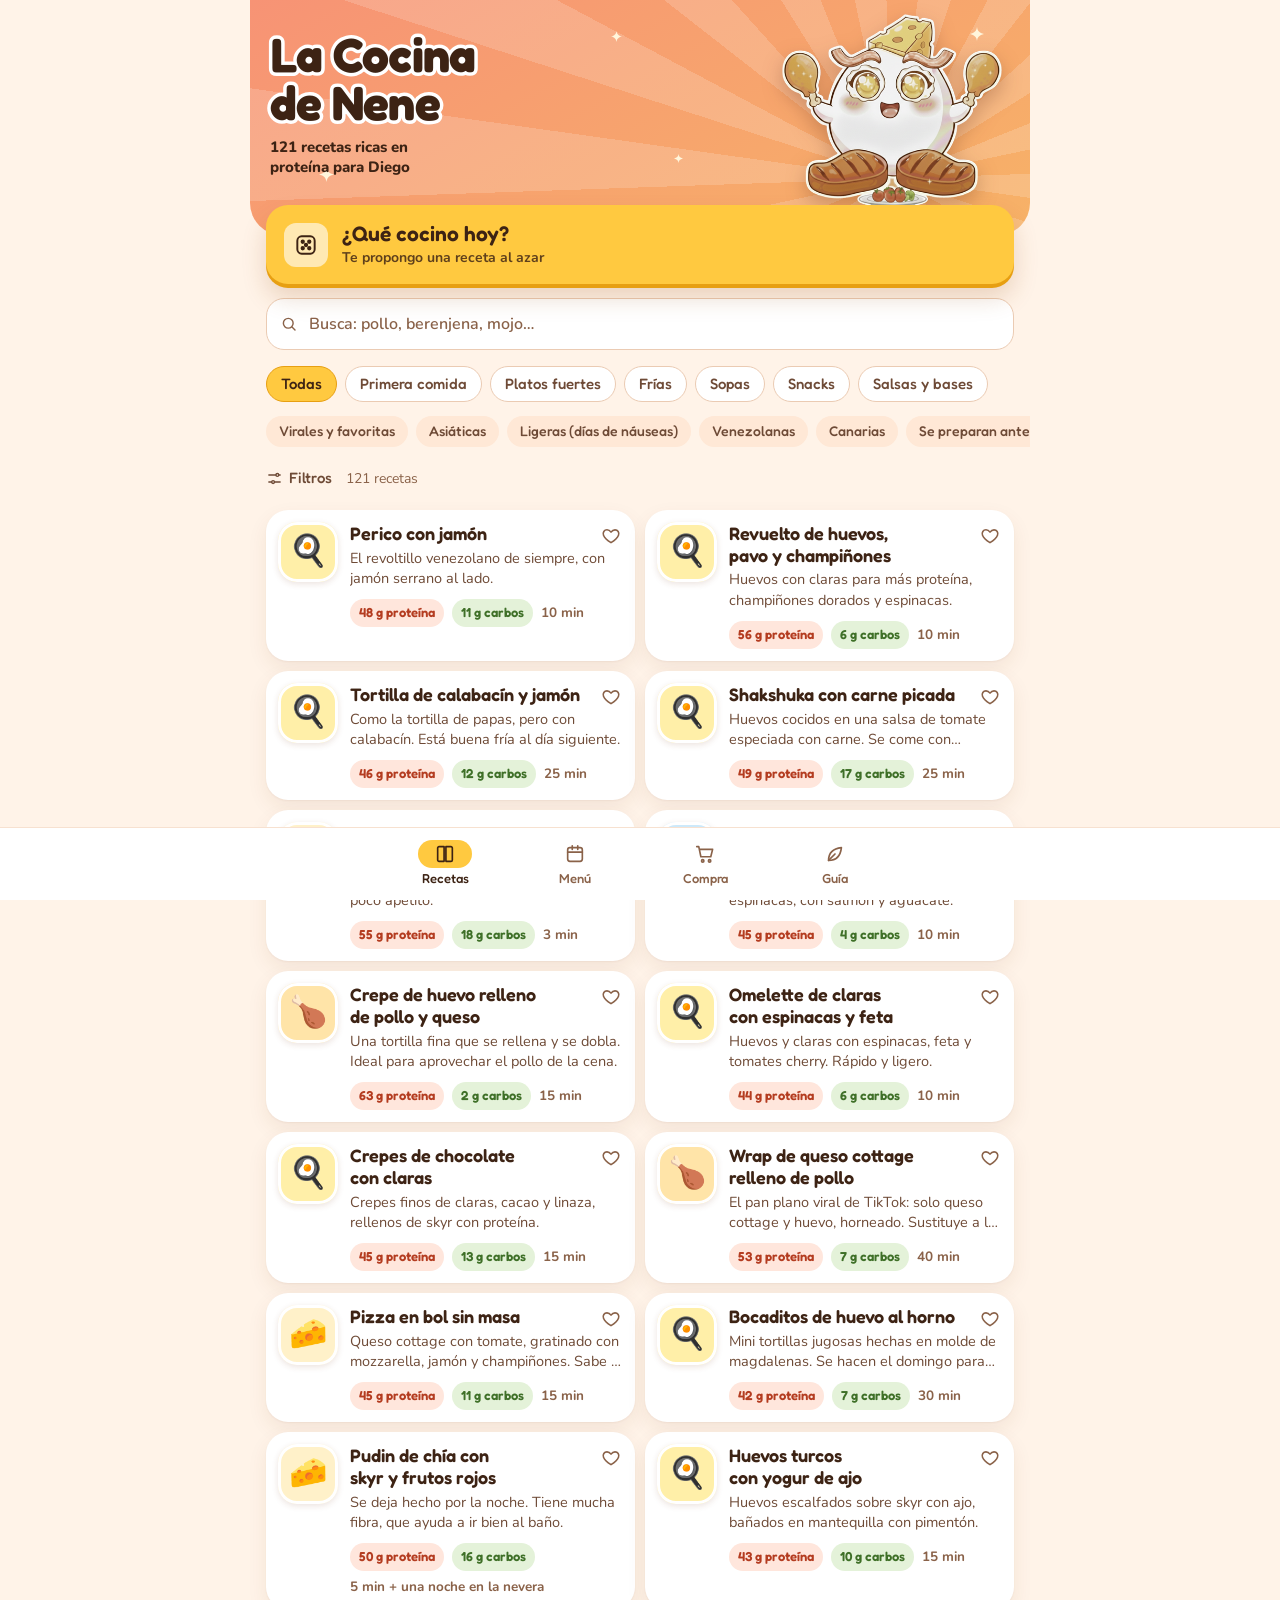
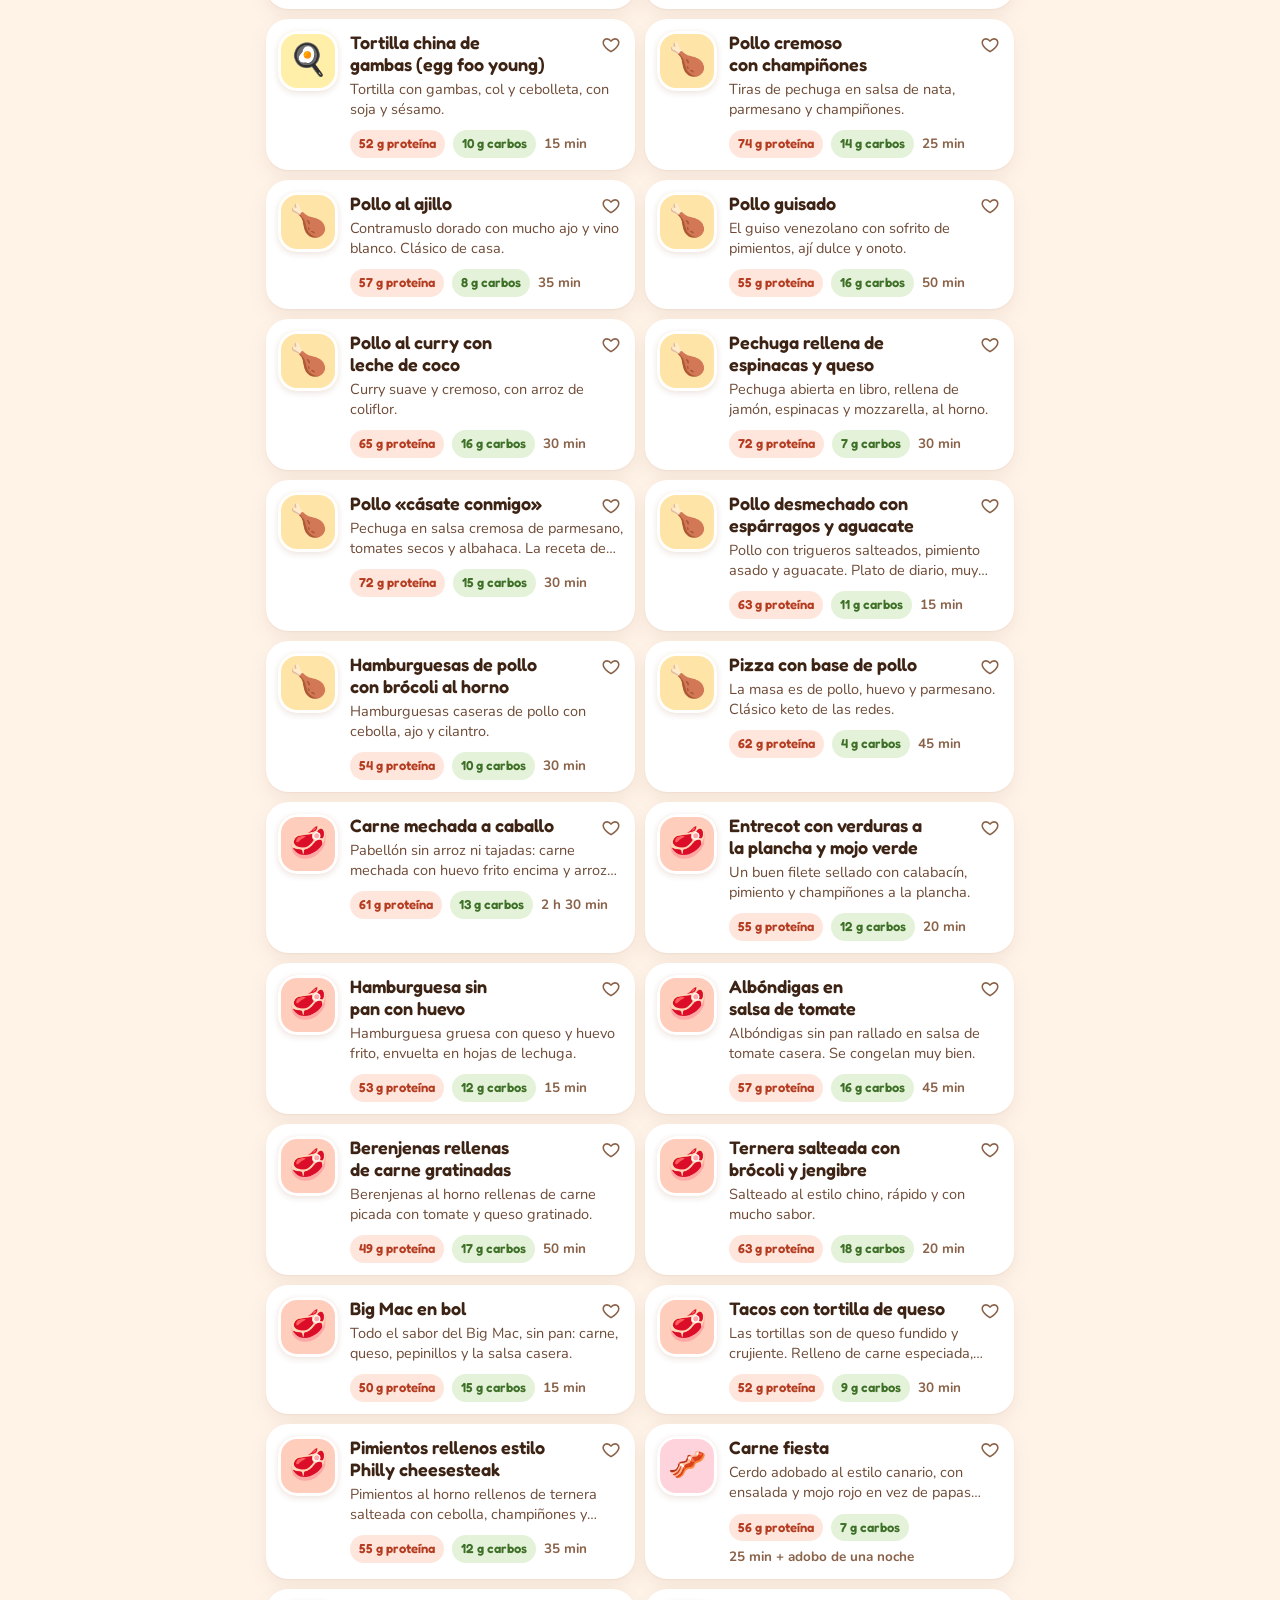
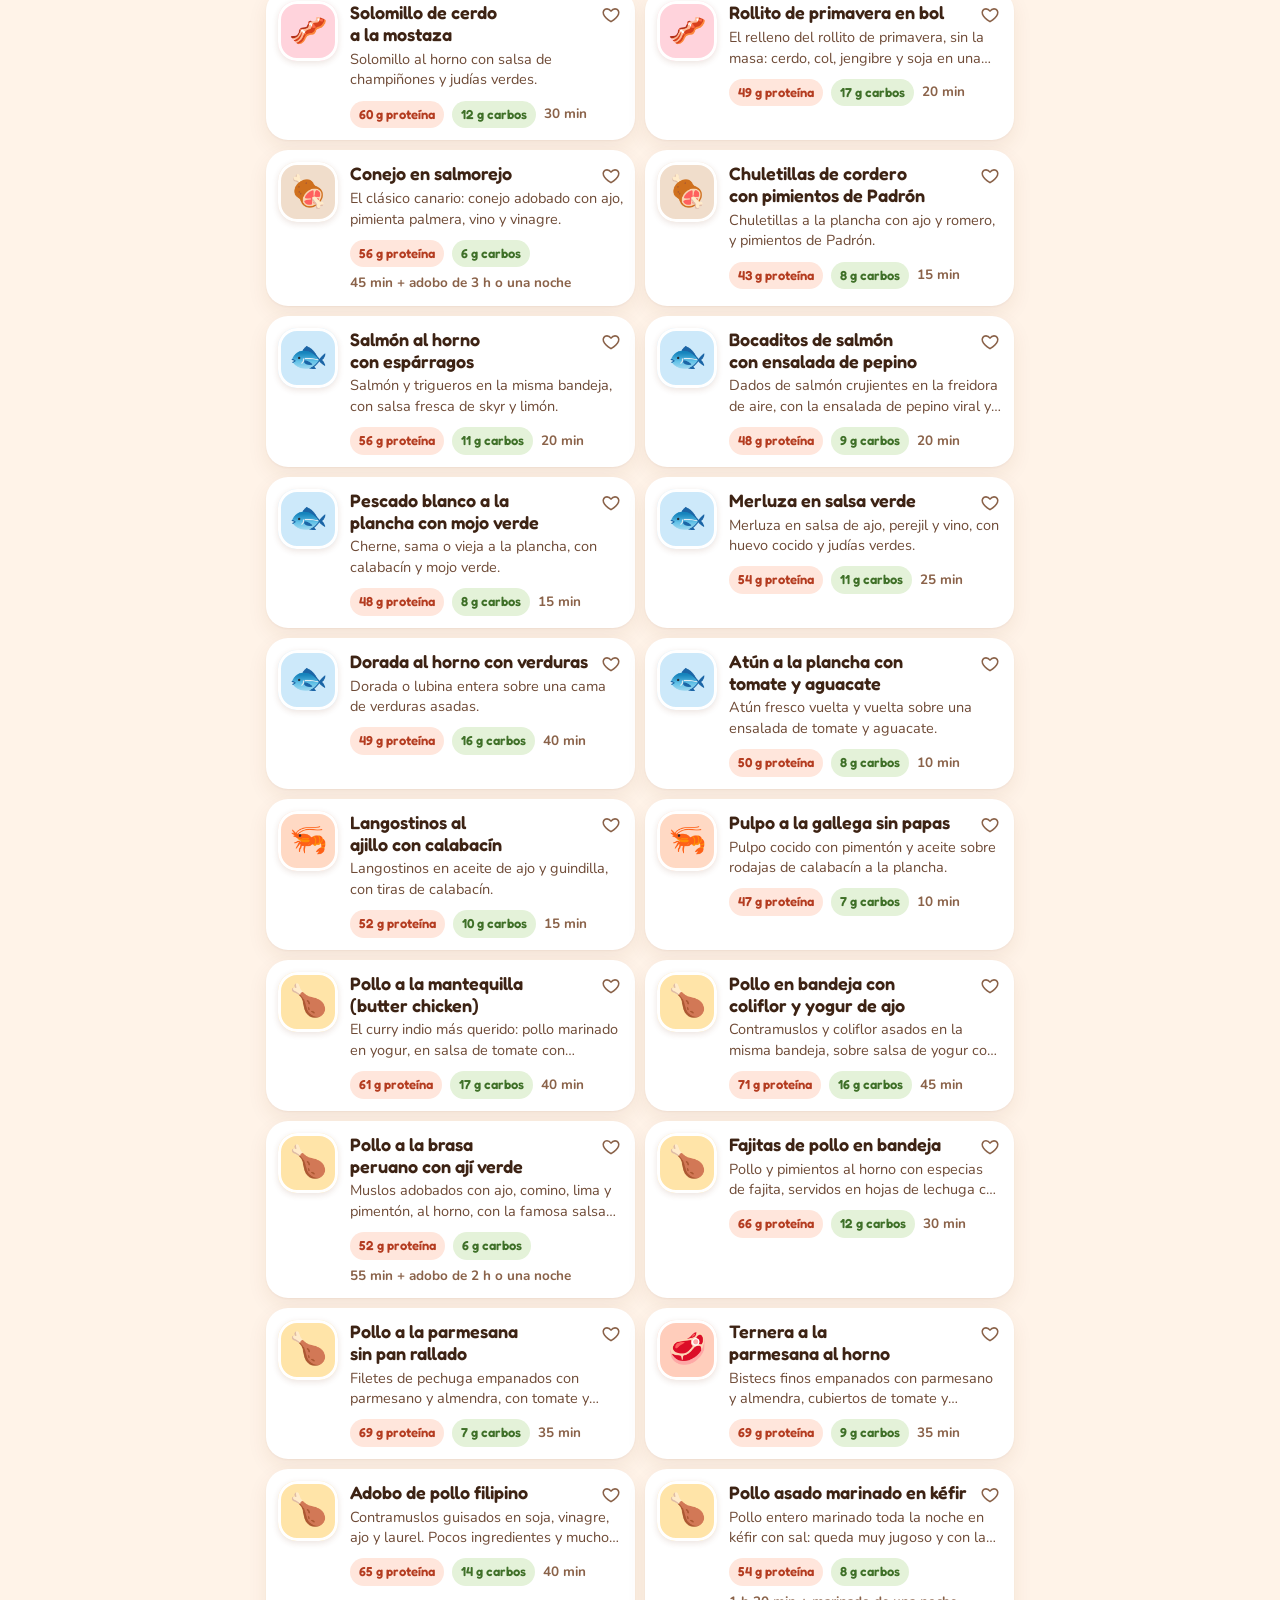
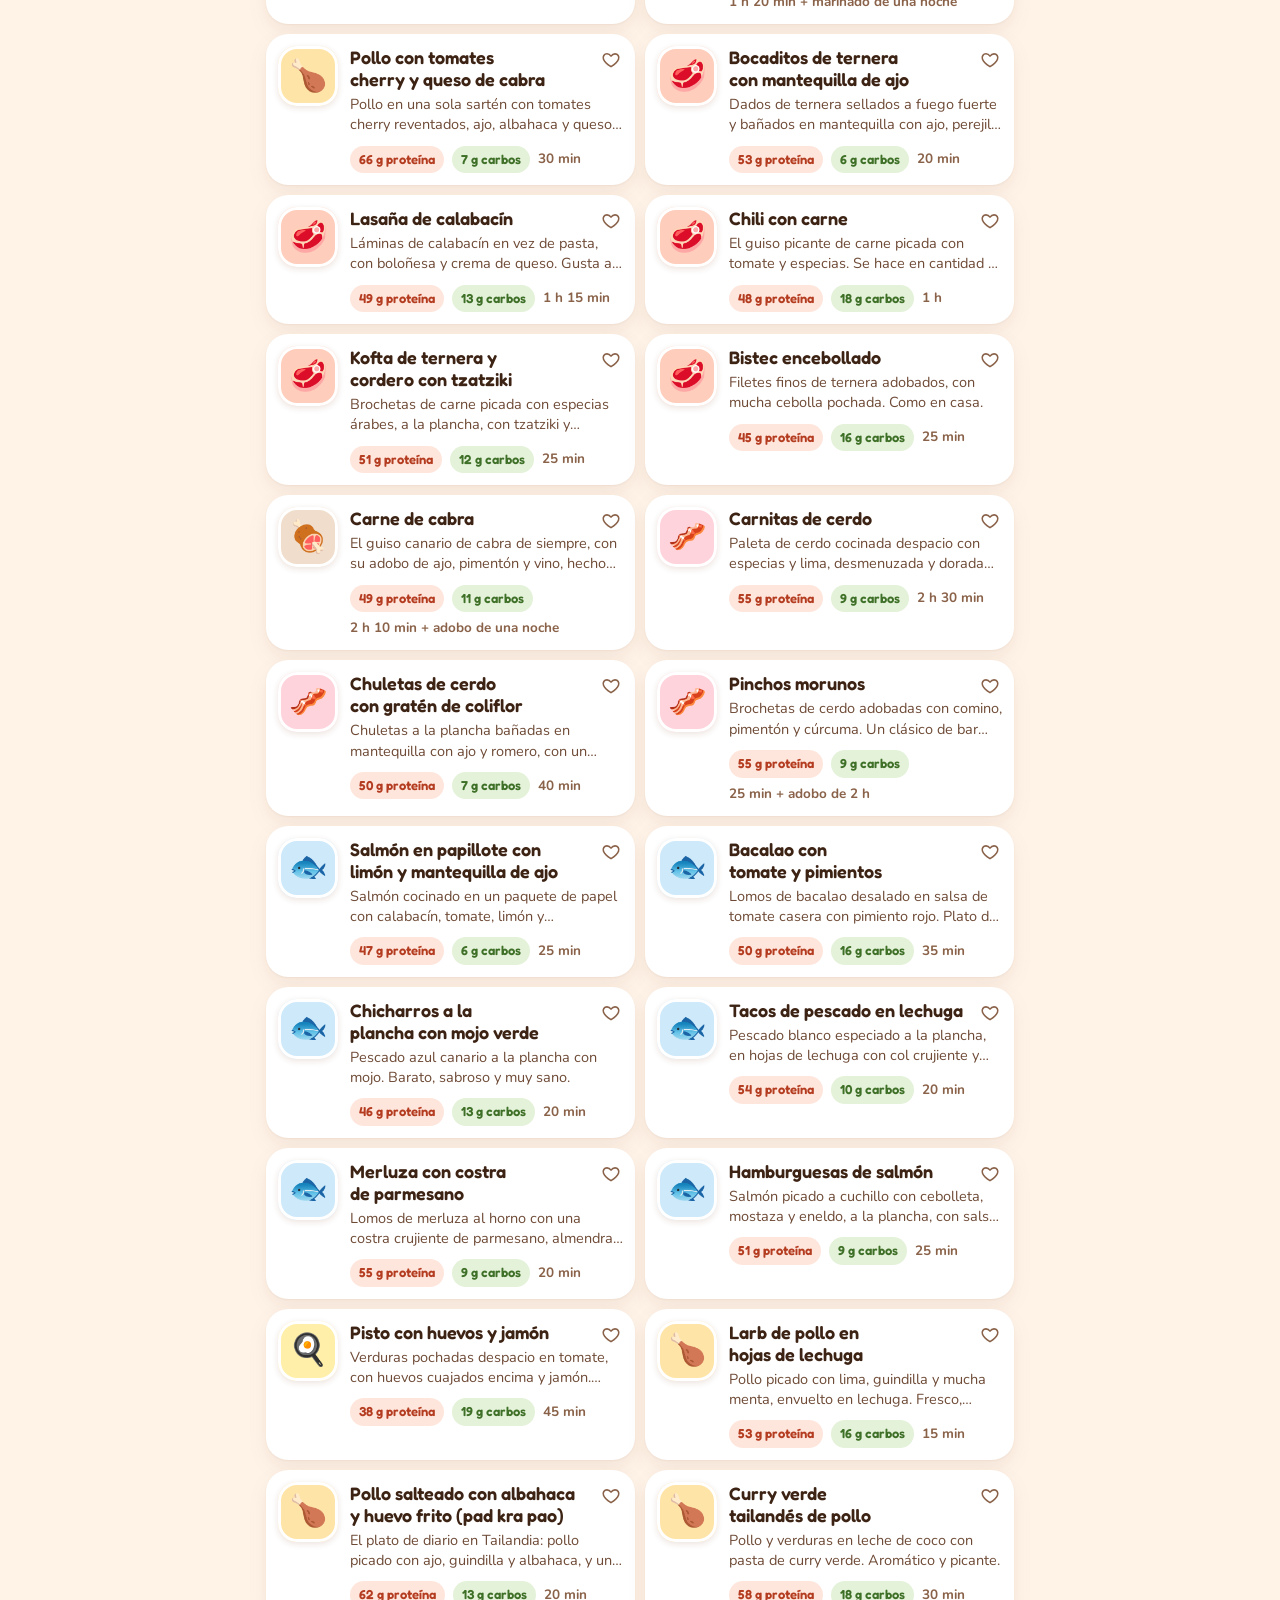
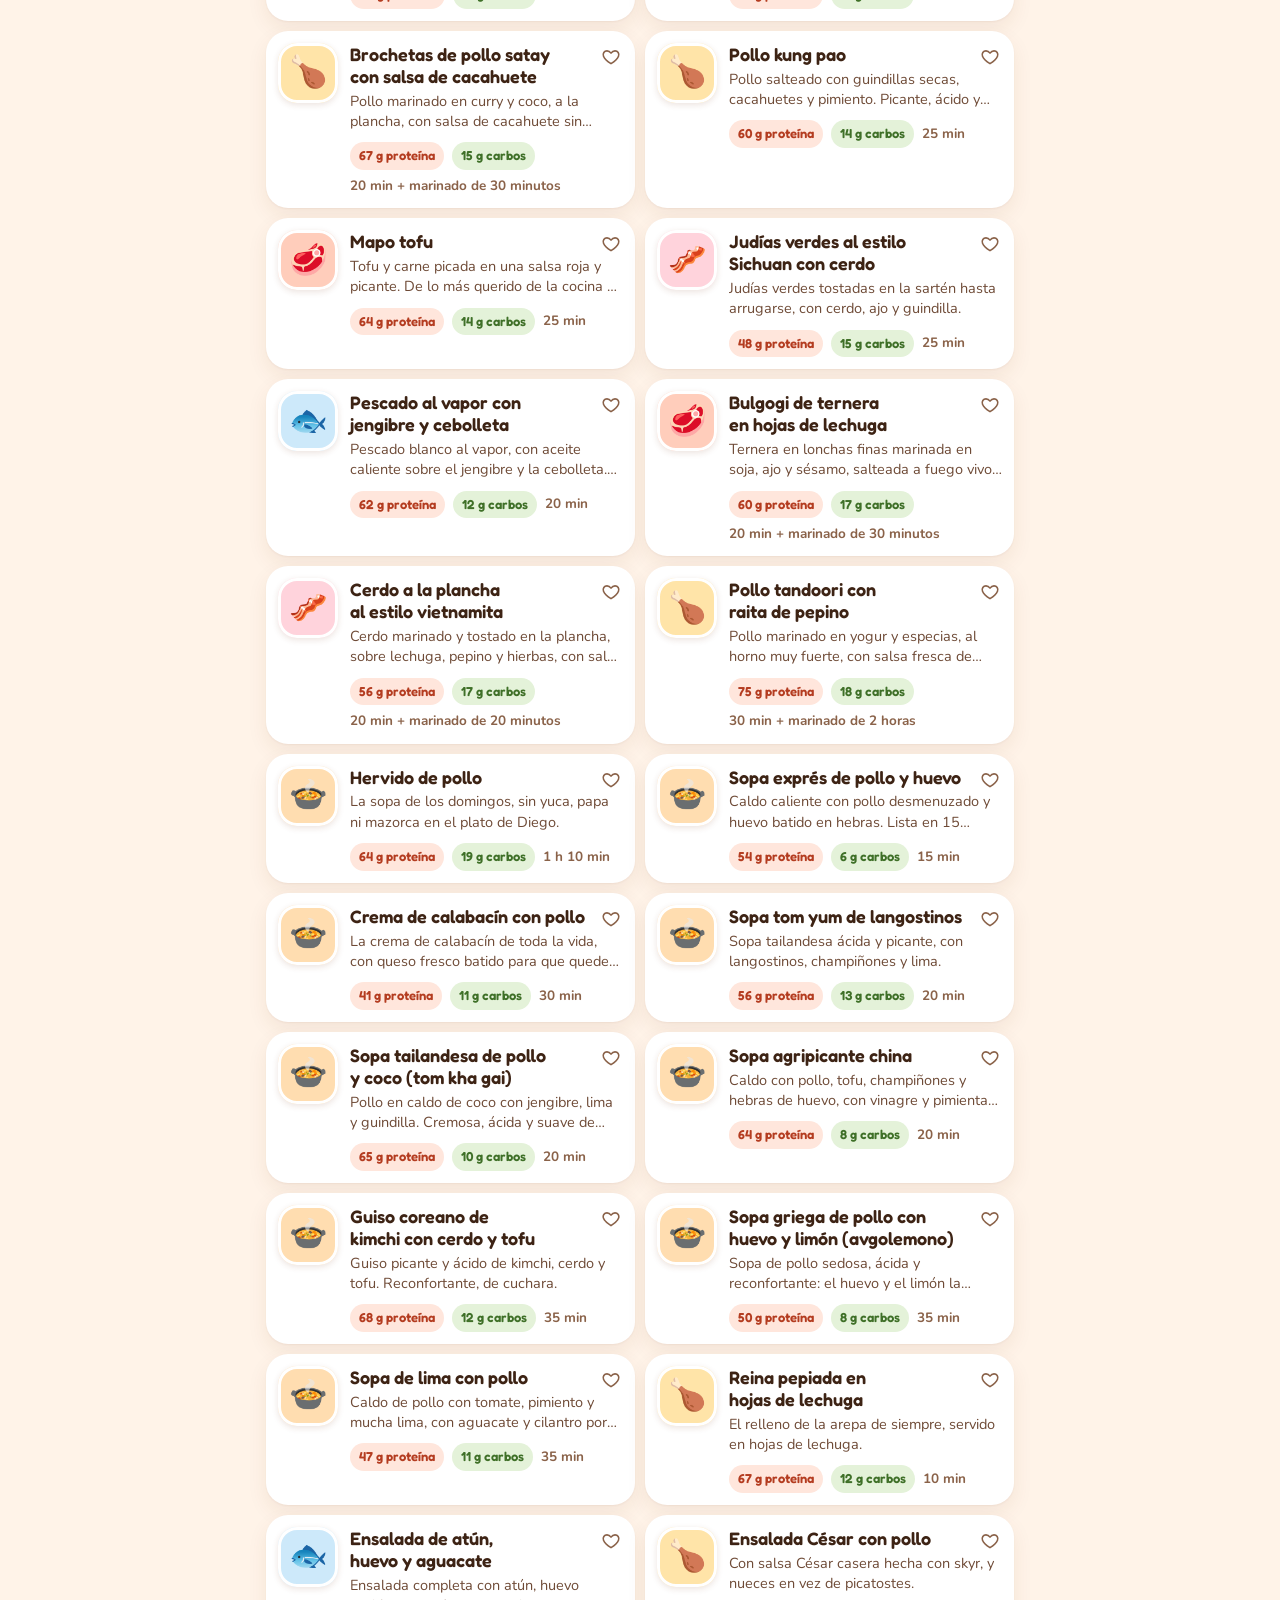
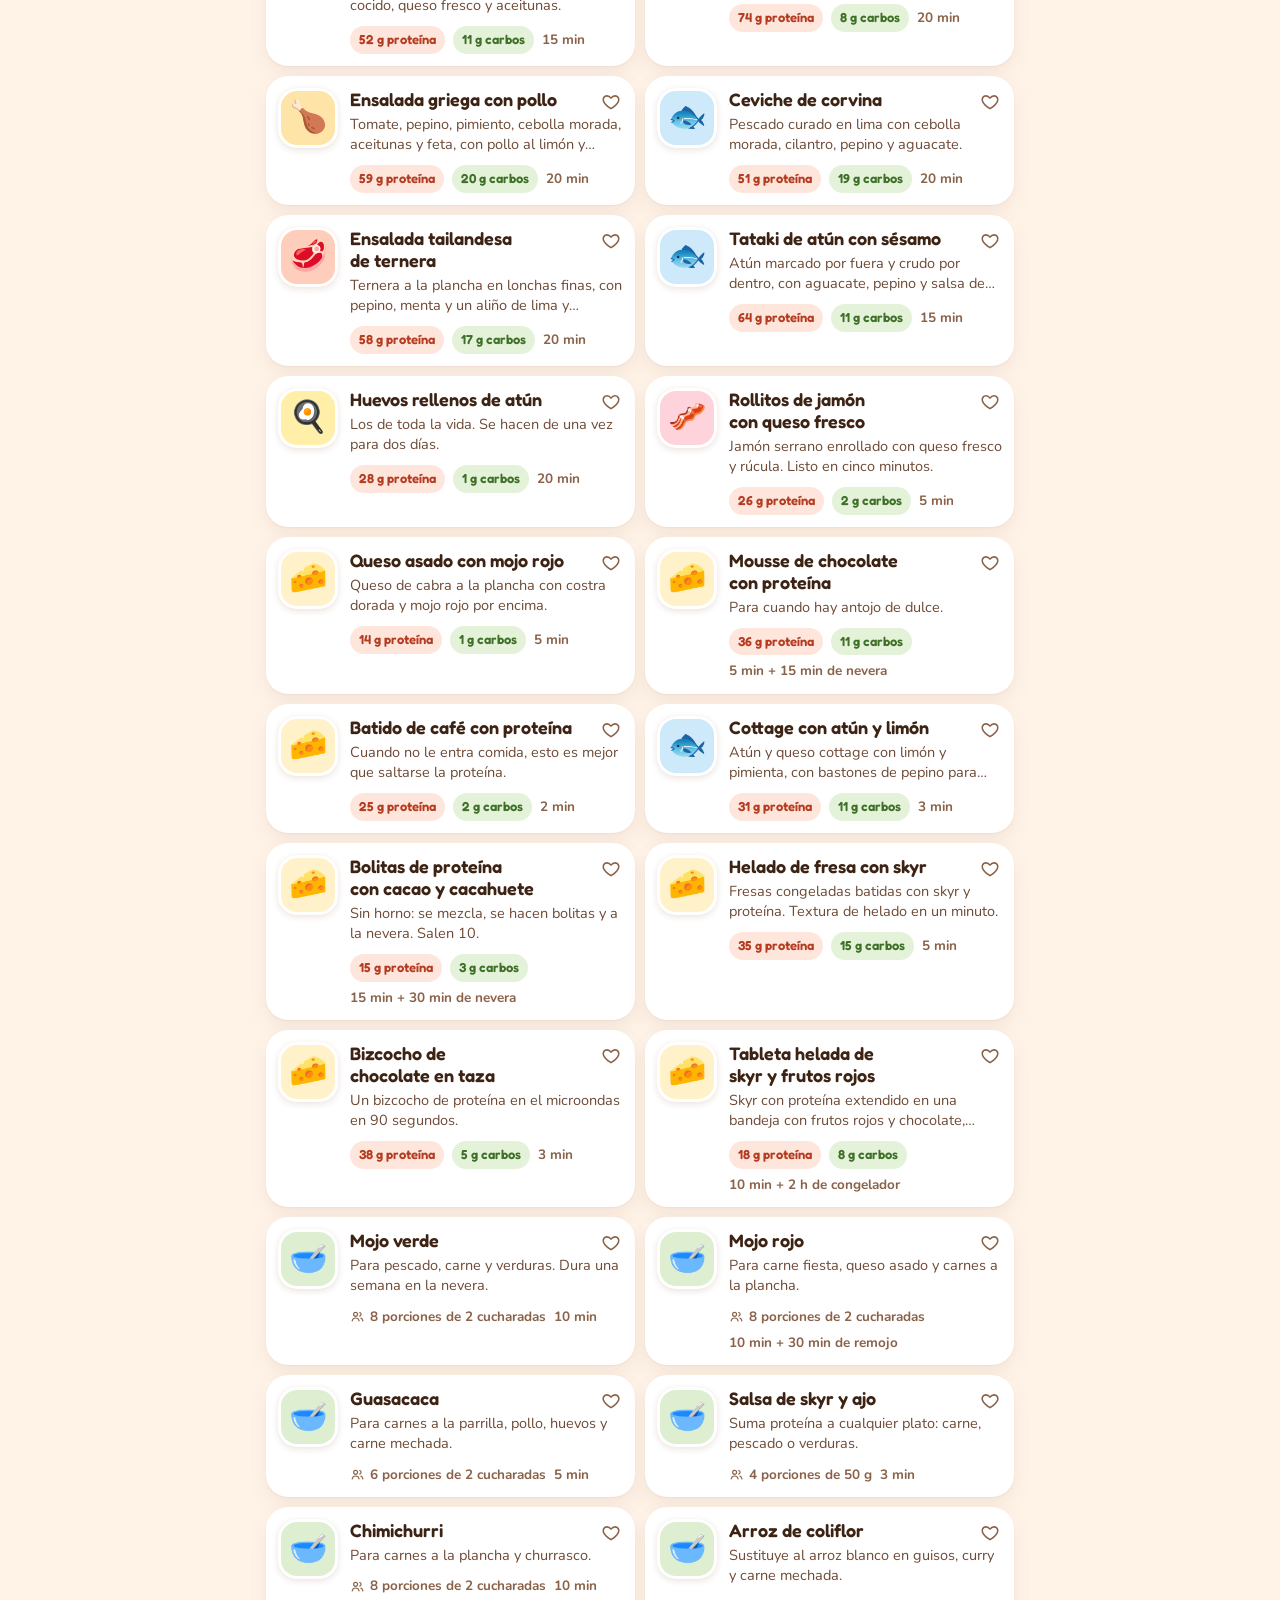
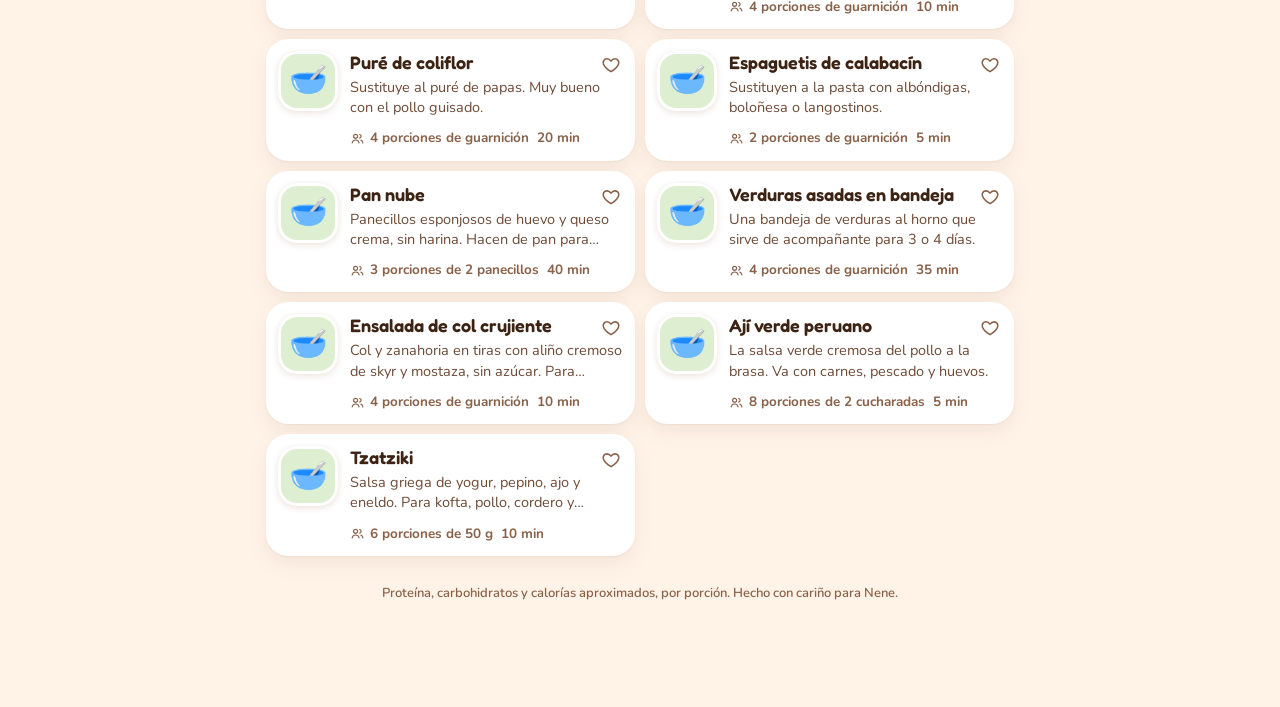
==== commit e9837d8a: "V9.5: ternera a la parmesana al horno Co-Authored-By: Claude Opus 5.5 <noreply@anthropic.com> Claude" ====
--- a/index.html
+++ b/index.html
@@ -761,7 +761,7 @@
       <header class="app-head hero">
         <div class="hero-txt">
           <h1>La Cocina<br>de Nene</h1>
-          <p class="sub">120 recetas ricas en proteína para Diego</p>
+          <p class="sub">121 recetas ricas en proteína para Diego</p>
         </div>
         <img class="hero-egg" src="mascota.png" alt="" width="420" height="372">
       </header>
@@ -829,11 +829,11 @@
     <h1>La Cocina de Nene</h1>
     <p class="note-js">Estás viendo la versión sencilla, sin botones. Aquí están todas las recetas y la guía.</p>
     <p class="note-js" id="js-err" hidden></p>
-    <h2>Primera comida</h2><article class="book-r" id="r-perico"><p class="kicker">Primera comida · Venezolana</p><h3>Perico con jamón</h3><p class="lead">El revoltillo venezolano de siempre, con jamón serrano al lado.</p><p class="book-meta">10 min · 1 porción · por porción: 48 g de proteína, 11 g de carbohidratos, 38 g de grasa, unas 580 kcal</p><h4>Ingredientes</h4><ul class="ings"><li class="ing"><span class="ing-n">Huevos</span><span class="ing-q">4</span></li><li class="ing"><span class="ing-n">Tomate<small>pequeño</small></span><span class="ing-q">1</span></li><li class="ing"><span class="ing-n">Cebolla</span><span class="ing-q">¼</span></li><li class="ing"><span class="ing-n">Pimiento rojo</span><span class="ing-q">¼</span></li><li class="ing"><span class="ing-n">Queso fresco<small>o queso blanco, desmenuzado</small></span><span class="ing-q">40 g</span></li><li class="ing"><span class="ing-n">Jamón serrano<small>3 lonchas</small></span><span class="ing-q">45 g</span></li><li class="ing"><span class="ing-n">Mantequilla<small>1 cucharadita</small></span><span class="ing-q">5 g</span></li><li class="ing"><span class="ing-n">Sal y pimienta</span><span class="ing-q">al gusto</span></li></ul><h4>Preparación</h4><ol class="steps"><li class="step"><span class="step-n">1</span><span>Pica la cebolla, el pimiento y el tomate en cuadritos pequeños.</span></li><li class="step"><span class="step-n">2</span><span>Derrite la mantequilla a fuego medio y sofríe la cebolla y el pimiento 3 minutos.</span></li><li class="step"><span class="step-n">3</span><span>Añade el tomate y cocina 2 minutos más.</span></li><li class="step"><span class="step-n">4</span><span>Bate los huevos con una pizca de sal, échalos a la sartén y remueve suave hasta que cuajen pero sigan jugosos.</span></li><li class="step"><span class="step-n">5</span><span>Sirve con el queso por encima y el jamón al lado.</span></li></ol><div class="notes"><div class="note note-tip"><b>Consejo</b>Para sumar 7 g más de proteína, añade 2 claras al batir los huevos.</div><div class="note note-fam"><b>Para la familia</b>Para los demás, con arepas. Para Diego, sin arepa: el jamón hace de acompañante.</div></div></article><article class="book-r" id="r-revuelto-pavo"><p class="kicker">Primera comida · Española</p><h3>Revuelto de huevos, pavo y champiñones</h3><p class="lead">Huevos con claras para más proteína, champiñones dorados y espinacas.</p><p class="book-meta">10 min · 1 porción · por porción: 56 g de proteína, 6 g de carbohidratos, 23 g de grasa, unas 460 kcal</p><h4>Ingredientes</h4><ul class="ings"><li class="ing"><span class="ing-n">Huevos</span><span class="ing-q">3</span></li><li class="ing"><span class="ing-n">Claras de huevo<small>líquidas, en brik</small></span><span class="ing-q">150 ml</span></li><li class="ing"><span class="ing-n">Taquitos de pavo</span><span class="ing-q">80 g</span></li><li class="ing"><span class="ing-n">Champiñones<small>laminados</small></span><span class="ing-q">100 g</span></li><li class="ing"><span class="ing-n">Espinacas baby</span><span class="ing-q">1 puñado</span></li><li class="ing"><span class="ing-n">Aceite de oliva</span><span class="ing-q">1 cdta</span></li><li class="ing"><span class="ing-n">Sal y pimienta</span><span class="ing-q">al gusto</span></li></ul><h4>Preparación</h4><ol class="steps"><li class="step"><span class="step-n">1</span><span>Calienta el aceite a fuego medio y saltea los champiñones 4 minutos, hasta que suelten el agua y se doren.</span></li><li class="step"><span class="step-n">2</span><span>Añade las espinacas y el pavo y remueve 1 minuto, hasta que las espinacas bajen.</span></li><li class="step"><span class="step-n">3</span><span>Bate los huevos con las claras y una pizca de sal.</span></li><li class="step"><span class="step-n">4</span><span>Baja el fuego, echa el huevo y remueve despacio con una espátula hasta que cuaje en trozos grandes y jugosos.</span></li></ol><div class="notes"><div class="note note-tip"><b>Consejo</b>Las claras líquidas en brik ahorran tiempo: 150 ml son unas 5 claras y 16 g de proteína sin grasa.</div></div></article><article class="book-r" id="r-tortilla-calabacin"><p class="kicker">Primera comida · Española</p><h3>Tortilla de calabacín y jamón</h3><p class="lead">Como la tortilla de papas, pero con calabacín. Está buena fría al día siguiente.</p><p class="book-meta">25 min · 2 porciones · por porción: 46 g de proteína, 12 g de carbohidratos, 44 g de grasa, unas 630 kcal</p><h4>Ingredientes</h4><ul class="ings"><li class="ing"><span class="ing-n">Huevos</span><span class="ing-q">6</span></li><li class="ing"><span class="ing-n">Claras de huevo</span><span class="ing-q">120 ml</span></li><li class="ing"><span class="ing-n">Calabacín<small>mediano</small></span><span class="ing-q">2</span></li><li class="ing"><span class="ing-n">Cebolla</span><span class="ing-q">1</span></li><li class="ing"><span class="ing-n">Taquitos de jamón serrano</span><span class="ing-q">100 g</span></li><li class="ing"><span class="ing-n">Aceite de oliva</span><span class="ing-q">3 cdas</span></li><li class="ing"><span class="ing-n">Sal</span><span class="ing-q">al gusto</span></li></ul><h4>Preparación</h4><ol class="steps"><li class="step"><span class="step-n">1</span><span>Corta el calabacín en láminas finas y la cebolla en tiras.</span></li><li class="step"><span class="step-n">2</span><span>Pocha el calabacín y la cebolla en el aceite a fuego medio-bajo unos 12 minutos, hasta que estén blandos. Escurre el líquido que suelten.</span></li><li class="step"><span class="step-n">3</span><span>Bate los huevos y las claras con sal. Mezcla con las verduras y el jamón.</span></li><li class="step"><span class="step-n">4</span><span>Vierte en una sartén antiadherente pequeña a fuego bajo y cocina 5 minutos, hasta que cuajen los bordes.</span></li><li class="step"><span class="step-n">5</span><span>Dale la vuelta con un plato, vuelve a meterla en la sartén y cocina 3 minutos más.</span></li></ol><div class="notes"><div class="note note-tip"><b>Consejo</b>El truco es escurrir bien el calabacín. Si no, la tortilla queda aguada.</div><div class="note note-fam"><b>Para la familia</b>Es la misma tortilla para todos. Los demás pueden acompañarla con pan.</div><div class="note note-keep"><b>Se guarda</b>2 días en la nevera, tapada.</div></div></article><article class="book-r" id="r-shakshuka"><p class="kicker">Primera comida · Internacional</p><h3>Shakshuka con carne picada</h3><p class="lead">Huevos cocidos en una salsa de tomate especiada con carne. Se come con cuchara.</p><p class="book-meta">25 min · 2 porciones · por porción: 49 g de proteína, 17 g de carbohidratos, 45 g de grasa, unas 670 kcal</p><h4>Ingredientes</h4><ul class="ings"><li class="ing"><span class="ing-n">Huevos</span><span class="ing-q">4</span></li><li class="ing"><span class="ing-n">Carne picada de ternera</span><span class="ing-q">300 g</span></li><li class="ing"><span class="ing-n">Tomate triturado natural<small>1 bote</small></span><span class="ing-q">400 g</span></li><li class="ing"><span class="ing-n">Pimiento rojo</span><span class="ing-q">1</span></li><li class="ing"><span class="ing-n">Cebolla</span><span class="ing-q">½</span></li><li class="ing"><span class="ing-n">Ajo</span><span class="ing-q">2 dientes</span></li><li class="ing"><span class="ing-n">Comino molido</span><span class="ing-q">1 cdta</span></li><li class="ing"><span class="ing-n">Pimentón dulce</span><span class="ing-q">1 cdta</span></li><li class="ing"><span class="ing-n">Aceite de oliva</span><span class="ing-q">1 cda</span></li><li class="ing"><span class="ing-n">Queso feta<small>opcional</small></span><span class="ing-q">40 g</span></li><li class="ing"><span class="ing-n">Cilantro<small>o perejil</small></span><span class="ing-q">½ manojo</span></li><li class="ing"><span class="ing-n">Sal y pimienta</span><span class="ing-q">al gusto</span></li></ul><h4>Preparación</h4><ol class="steps"><li class="step"><span class="step-n">1</span><span>En una sartén honda, sofríe la cebolla, el pimiento y el ajo picados en el aceite, 5 minutos.</span></li><li class="step"><span class="step-n">2</span><span>Sube el fuego, añade la carne y dórala 5 minutos, rompiéndola con la cuchara.</span></li><li class="step"><span class="step-n">3</span><span>Añade el comino, el pimentón, sal y el tomate. Cocina 8 minutos, hasta que la salsa espese.</span></li><li class="step"><span class="step-n">4</span><span>Haz 4 huecos con la cuchara y casca un huevo en cada uno. Tapa y cocina a fuego bajo 5 o 6 minutos, hasta que la clara cuaje y la yema siga blanda.</span></li><li class="step"><span class="step-n">5</span><span>Termina con el feta desmenuzado y el cilantro picado.</span></li></ol><div class="notes"><div class="note note-tip"><b>Consejo</b>Usa tomate triturado natural, no tomate frito: el frito lleva azúcar.</div><div class="note note-fam"><b>Para la familia</b>Los demás pueden mojar pan. Diego, a cucharadas.</div></div></article><article class="book-r" id="r-bowl-skyr"><p class="kicker">Primera comida · Internacional</p><h3>Bowl de skyr con proteína y frutos rojos</h3><p class="lead">Sin cocinar. Para los días con prisa o con poco apetito.</p><p class="book-meta">3 min · 1 porción · por porción: 55 g de proteína, 18 g de carbohidratos, 16 g de grasa, unas 430 kcal</p><h4>Ingredientes</h4><ul class="ings"><li class="ing"><span class="ing-n">Skyr o yogur alto en proteína</span><span class="ing-q">250 g</span></li><li class="ing"><span class="ing-n">Proteína whey<small>vainilla o neutra, 30 g</small></span><span class="ing-q">1 cazo</span></li><li class="ing"><span class="ing-n">Frambuesas o arándanos</span><span class="ing-q">50 g</span></li><li class="ing"><span class="ing-n">Nueces</span><span class="ing-q">20 g</span></li><li class="ing"><span class="ing-n">Canela</span><span class="ing-q">al gusto</span></li></ul><h4>Preparación</h4><ol class="steps"><li class="step"><span class="step-n">1</span><span>Mezcla la proteína con el skyr hasta que no queden grumos. Si queda muy espeso, añade un chorrito de agua.</span></li><li class="step"><span class="step-n">2</span><span>Pon por encima los frutos rojos, las nueces troceadas y canela.</span></li></ol><div class="notes"><div class="note note-tip"><b>Consejo</b>Compra skyr o queso fresco batido 0 %. El yogur griego normal tiene mucha grasa y poca proteína.</div></div></article><article class="book-r" id="r-huevos-salmon"><p class="kicker">Primera comida · Internacional</p><h3>Huevos con salmón ahumado y aguacate</h3><p class="lead">Huevos pasados por agua sobre espinacas, con salmón y aguacate.</p><p class="book-meta">10 min · 1 porción · por porción: 45 g de proteína, 4 g de carbohidratos, 42 g de grasa, unas 580 kcal</p><h4>Ingredientes</h4><ul class="ings"><li class="ing"><span class="ing-n">Huevos</span><span class="ing-q">3</span></li><li class="ing"><span class="ing-n">Salmón ahumado</span><span class="ing-q">100 g</span></li><li class="ing"><span class="ing-n">Aguacate</span><span class="ing-q">½</span></li><li class="ing"><span class="ing-n">Espinacas baby</span><span class="ing-q">1 puñado</span></li><li class="ing"><span class="ing-n">Limón</span><span class="ing-q">½</span></li><li class="ing"><span class="ing-n">Aceite de oliva</span><span class="ing-q">1 cdta</span></li><li class="ing"><span class="ing-n">Pimienta negra</span><span class="ing-q">al gusto</span></li></ul><h4>Preparación</h4><ol class="steps"><li class="step"><span class="step-n">1</span><span>Hierve agua, mete los huevos con cuidado y cuécelos 6 minutos y medio. Pásalos a agua fría y pélalos.</span></li><li class="step"><span class="step-n">2</span><span>Saltea las espinacas 1 minuto con el aceite, solo hasta que bajen.</span></li><li class="step"><span class="step-n">3</span><span>Emplata las espinacas, el salmón, el aguacate en láminas y los huevos abiertos por la mitad.</span></li><li class="step"><span class="step-n">4</span><span>Termina con limón y pimienta negra.</span></li></ol><div class="notes"><div class="note note-tip"><b>Consejo</b>Entra fácil los días de poco apetito.</div></div></article><article class="book-r" id="r-crepe-pollo"><p class="kicker">Primera comida · Internacional</p><h3>Crepe de huevo relleno de pollo y queso</h3><p class="lead">Una tortilla fina que se rellena y se dobla. Ideal para aprovechar el pollo de la cena.</p><p class="book-meta">15 min · 1 porción · por porción: 63 g de proteína, 2 g de carbohidratos, 26 g de grasa, unas 500 kcal</p><h4>Ingredientes</h4><ul class="ings"><li class="ing"><span class="ing-n">Huevos</span><span class="ing-q">2</span></li><li class="ing"><span class="ing-n">Claras de huevo</span><span class="ing-q">100 ml</span></li><li class="ing"><span class="ing-n">Pollo cocinado<small>desmenuzado</small></span><span class="ing-q">100 g</span></li><li class="ing"><span class="ing-n">Mozzarella rallada</span><span class="ing-q">30 g</span></li><li class="ing"><span class="ing-n">Espinacas baby</span><span class="ing-q">1 puñado</span></li><li class="ing"><span class="ing-n">Aceite de oliva</span><span class="ing-q">1 cdta</span></li><li class="ing"><span class="ing-n">Orégano</span><span class="ing-q">al gusto</span></li><li class="ing"><span class="ing-n">Sal</span><span class="ing-q">al gusto</span></li></ul><h4>Preparación</h4><ol class="steps"><li class="step"><span class="step-n">1</span><span>Bate los huevos y las claras con sal.</span></li><li class="step"><span class="step-n">2</span><span>Calienta una sartén antiadherente grande a fuego medio-bajo con unas gotas de aceite. Vierte el huevo y mueve la sartén para que cubra todo el fondo.</span></li><li class="step"><span class="step-n">3</span><span>Cocina 2 minutos, hasta que casi cuaje, y dale la vuelta con una espátula.</span></li><li class="step"><span class="step-n">4</span><span>Pon en una mitad el pollo, las espinacas, el queso y orégano. Dobla, tapa y deja 1 minuto para que se funda el queso.</span></li></ol><div class="notes"><div class="note note-tip"><b>Consejo</b>Sale perfecto con el pollo que sobre del Pollo al ajillo, del Pollo guisado o de un pollo asado.</div></div></article><article class="book-r" id="r-omelette-sascha"><p class="kicker">Primera comida · Viral y favorita</p><h3>Omelette de claras con espinacas y feta</h3><p class="lead">Huevos y claras con espinacas, feta y tomates cherry. Rápido y ligero.</p><p class="book-meta">10 min · 1 porción · por porción: 44 g de proteína, 6 g de carbohidratos, 30 g de grasa, unas 470 kcal</p><h4>Ingredientes</h4><ul class="ings"><li class="ing"><span class="ing-n">Huevos</span><span class="ing-q">3</span></li><li class="ing"><span class="ing-n">Claras de huevo</span><span class="ing-q">150 ml</span></li><li class="ing"><span class="ing-n">Espinacas baby</span><span class="ing-q">1 puñado</span></li><li class="ing"><span class="ing-n">Queso feta</span><span class="ing-q">40 g</span></li><li class="ing"><span class="ing-n">Tomates cherry</span><span class="ing-q">4</span></li><li class="ing"><span class="ing-n">Aceite de oliva</span><span class="ing-q">1 cdta</span></li><li class="ing"><span class="ing-n">Sal y pimienta</span><span class="ing-q">al gusto</span></li></ul><h4>Preparación</h4><ol class="steps"><li class="step"><span class="step-n">1</span><span>Bate los huevos y las claras con sal y pimienta.</span></li><li class="step"><span class="step-n">2</span><span>Saltea las espinacas 1 minuto en una sartén antiadherente con el aceite.</span></li><li class="step"><span class="step-n">3</span><span>Vierte el huevo por encima y cocina a fuego medio-bajo 3 minutos, hasta que casi cuaje.</span></li><li class="step"><span class="step-n">4</span><span>Reparte el feta desmenuzado en una mitad, dobla y deja 1 minuto más.</span></li><li class="step"><span class="step-n">5</span><span>Sirve con los tomates cherry partidos.</span></li></ol><div class="notes"><div class="note note-src"><b>De dónde viene</b>Idea de Sascha Fitness. Aquí con más claras para subir la proteína. <a href="https://es.saschafitness.com/blogs/nutricion-y-recetas/5-recetas-altas-en-proteina-para-bajar-de-peso" target="_blank" rel="noopener">Ver la original</a></div></div></article><article class="book-r" id="r-crepes-sascha"><p class="kicker">Primera comida · Viral y favorita</p><h3>Crepes de chocolate con claras</h3><p class="lead">Crepes finos de claras, cacao y linaza, rellenos de skyr con proteína.</p><p class="book-meta">15 min · 1 porción · por porción: 45 g de proteína, 13 g de carbohidratos, 6 g de grasa, unas 290 kcal</p><h4>Ingredientes</h4><ul class="ings"><li class="ing"><span class="ing-n">Claras de huevo<small>unas 4 claras</small></span><span class="ing-q">120 ml</span></li><li class="ing"><span class="ing-n">Bebida de almendras sin azúcar</span><span class="ing-q">30 ml</span></li><li class="ing"><span class="ing-n">Skyr o yogur alto en proteína<small>para el relleno</small></span><span class="ing-q">150 g</span></li><li class="ing"><span class="ing-n">Proteína whey<small>para el relleno, 15 g</small></span><span class="ing-q">½ cazo</span></li><li class="ing"><span class="ing-n">Frambuesas o arándanos</span><span class="ing-q">50 g</span></li><li class="ing"><span class="ing-n">Cacao puro en polvo<small>sin azúcar</small></span><span class="ing-q">1 cda</span></li><li class="ing"><span class="ing-n">Linaza molida</span><span class="ing-q">1 cda</span></li><li class="ing"><span class="ing-n">Vainilla</span><span class="ing-q">al gusto</span></li><li class="ing"><span class="ing-n">Edulcorante<small>eritritol o stevia</small></span><span class="ing-q">al gusto</span></li></ul><h4>Preparación</h4><ol class="steps"><li class="step"><span class="step-n">1</span><span>Tritura las claras con la bebida de almendras, el cacao, la linaza, unas gotas de vainilla y edulcorante.</span></li><li class="step"><span class="step-n">2</span><span>Calienta una sartén antiadherente a fuego medio-bajo con unas gotas de aceite. Vierte la mitad de la mezcla y mueve la sartén para que cubra el fondo.</span></li><li class="step"><span class="step-n">3</span><span>Cocina 1 o 2 minutos por cada lado. Haz el segundo crepe igual.</span></li><li class="step"><span class="step-n">4</span><span>Mezcla el skyr con la proteína hasta que quede liso.</span></li><li class="step"><span class="step-n">5</span><span>Rellena los crepes, dóblalos y pon los frutos rojos por encima.</span></li></ol><div class="notes"><div class="note note-src"><b>De dónde viene</b>Idea de Sascha Fitness, que las hace bajas en carbohidratos. La original lleva mermelada de calabaza; aquí el relleno es de skyr para sumar proteína. <a href="https://saschafitness.com/blogs/recipes/crepes-de-chocolate-bajas-en-carbohidratos" target="_blank" rel="noopener">Ver la original</a></div></div></article><article class="book-r" id="r-wrap-cottage"><p class="kicker">Primera comida · Viral y favorita</p><h3>Wrap de queso cottage relleno de pollo</h3><p class="lead">El pan plano viral de TikTok: solo queso cottage y huevo, horneado. Sustituye a la arepa o a la tortilla.</p><p class="book-meta">40 min · 2 porciones · por porción: 53 g de proteína, 7 g de carbohidratos, 19 g de grasa, unas 410 kcal</p><h4>Ingredientes</h4><ul class="ings"><li class="ing"><span class="ing-n">Queso cottage</span><span class="ing-q">250 g</span></li><li class="ing"><span class="ing-n">Huevos</span><span class="ing-q">2</span></li><li class="ing"><span class="ing-n">Pollo cocinado<small>o pavo en lonchas</small></span><span class="ing-q">200 g</span></li><li class="ing"><span class="ing-n">Lechuga</span><span class="ing-q">¼</span></li><li class="ing"><span class="ing-n">Tomate</span><span class="ing-q">1</span></li><li class="ing"><span class="ing-n">Guasacaca</span><span class="ing-q">2 cdas</span></li><li class="ing"><span class="ing-n">Orégano</span><span class="ing-q">al gusto</span></li><li class="ing"><span class="ing-n">Sal y pimienta</span><span class="ing-q">al gusto</span></li></ul><h4>Preparación</h4><ol class="steps"><li class="step"><span class="step-n">1</span><span>Enciende el horno a 190 °C y forra una bandeja con papel de horno.</span></li><li class="step"><span class="step-n">2</span><span>Tritura el queso cottage con los huevos, sal, pimienta y orégano hasta que quede liso.</span></li><li class="step"><span class="step-n">3</span><span>Extiende la mezcla en dos rectángulos finos, de medio centímetro de grosor.</span></li><li class="step"><span class="step-n">4</span><span>Hornea 30 a 35 minutos, hasta que estén dorados y firmes.</span></li><li class="step"><span class="step-n">5</span><span>Deja enfriar 5 minutos y despega el papel con cuidado.</span></li><li class="step"><span class="step-n">6</span><span>Rellena con el pollo, lechuga, tomate y guasacaca, y enrolla.</span></li></ol><div class="notes"><div class="note note-src"><b>De dónde viene</b>Receta viral en TikTok e Instagram (cottage cheese flatbread).</div><div class="note note-tip"><b>Consejo</b>Sin papel de horno se pega. Si lo dejas enfriar un poco, se despega mucho mejor.</div><div class="note note-fam"><b>Para la familia</b>Los demás pueden rellenar una arepa con lo mismo.</div><div class="note note-keep"><b>Se guarda</b>Los wraps sin rellenar aguantan 3 días en la nevera.</div></div></article><article class="book-r" id="r-pizza-bol-cottage"><p class="kicker">Primera comida · Viral y favorita</p><h3>Pizza en bol sin masa</h3><p class="lead">Queso cottage con tomate, gratinado con mozzarella, jamón y champiñones. Sabe a pizza.</p><p class="book-meta">15 min · 1 porción · por porción: 45 g de proteína, 11 g de carbohidratos, 24 g de grasa, unas 440 kcal</p><h4>Ingredientes</h4><ul class="ings"><li class="ing"><span class="ing-n">Queso cottage</span><span class="ing-q">200 g</span></li><li class="ing"><span class="ing-n">Tomate triturado natural</span><span class="ing-q">50 g</span></li><li class="ing"><span class="ing-n">Mozzarella rallada</span><span class="ing-q">40 g</span></li><li class="ing"><span class="ing-n">Jamón serrano<small>o pavo</small></span><span class="ing-q">40 g</span></li><li class="ing"><span class="ing-n">Champiñones<small>laminados</small></span><span class="ing-q">50 g</span></li><li class="ing"><span class="ing-n">Aceitunas</span><span class="ing-q">4</span></li><li class="ing"><span class="ing-n">Orégano</span><span class="ing-q">al gusto</span></li></ul><h4>Preparación</h4><ol class="steps"><li class="step"><span class="step-n">1</span><span>Enciende el horno a 200 °C (o usa el microondas).</span></li><li class="step"><span class="step-n">2</span><span>En un bol que pueda ir al horno, mezcla el queso cottage con el tomate y orégano.</span></li><li class="step"><span class="step-n">3</span><span>Cubre con la mozzarella, el jamón, los champiñones y las aceitunas.</span></li><li class="step"><span class="step-n">4</span><span>Hornea 12 minutos hasta que gratine, o 3 minutos en el microondas.</span></li></ol><div class="notes"><div class="note note-src"><b>De dónde viene</b>Receta viral en TikTok (cottage cheese pizza bowl).</div></div></article><article class="book-r" id="r-bocaditos-huevo"><p class="kicker">Primera comida · Viral y favorita</p><h3>Bocaditos de huevo al horno</h3><p class="lead">Mini tortillas jugosas hechas en molde de magdalenas. Se hacen el domingo para varios días.</p><p class="book-meta">30 min · 2 porciones · por porción: 42 g de proteína, 7 g de carbohidratos, 27 g de grasa, unas 440 kcal</p><h4>Ingredientes</h4><ul class="ings"><li class="ing"><span class="ing-n">Huevos</span><span class="ing-q">6</span></li><li class="ing"><span class="ing-n">Queso cottage</span><span class="ing-q">150 g</span></li><li class="ing"><span class="ing-n">Queso rallado para gratinar</span><span class="ing-q">50 g</span></li><li class="ing"><span class="ing-n">Taquitos de pavo</span><span class="ing-q">60 g</span></li><li class="ing"><span class="ing-n">Espinacas baby</span><span class="ing-q">1 puñado</span></li><li class="ing"><span class="ing-n">Pimiento rojo</span><span class="ing-q">½</span></li><li class="ing"><span class="ing-n">Sal y pimienta</span><span class="ing-q">al gusto</span></li></ul><h4>Preparación</h4><ol class="steps"><li class="step"><span class="step-n">1</span><span>Enciende el horno a 170 °C y pon una bandeja con agua caliente en la parte de abajo.</span></li><li class="step"><span class="step-n">2</span><span>Tritura los huevos con el queso cottage, sal y pimienta.</span></li><li class="step"><span class="step-n">3</span><span>Añade el queso rallado, el pavo, las espinacas y el pimiento, todo picado.</span></li><li class="step"><span class="step-n">4</span><span>Reparte en 12 moldes de magdalena de silicona, engrasados.</span></li><li class="step"><span class="step-n">5</span><span>Hornea 20 a 22 minutos, hasta que estén cuajados. Deja reposar 5 minutos antes de desmoldar.</span></li></ol><div class="notes"><div class="note note-src"><b>De dónde viene</b>Versión casera de los egg bites de Starbucks, virales en TikTok.</div><div class="note note-tip"><b>Consejo</b>El agua en el horno hace que queden jugosos y no se sequen.</div><div class="note note-keep"><b>Se guarda</b>4 días en la nevera. Se recalientan en 30 segundos en el microondas.</div></div></article><article class="book-r" id="r-pudin-chia"><p class="kicker">Primera comida · Viral y favorita</p><h3>Pudin de chía con skyr y frutos rojos</h3><p class="lead">Se deja hecho por la noche. Tiene mucha fibra, que ayuda a ir bien al baño.</p><p class="book-meta">5 min + una noche en la nevera · 1 porción · por porción: 50 g de proteína, 16 g de carbohidratos, 10 g de grasa, unas 360 kcal</p><h4>Ingredientes</h4><ul class="ings"><li class="ing"><span class="ing-n">Semillas de chía</span><span class="ing-q">20 g</span></li><li class="ing"><span class="ing-n">Bebida de almendras sin azúcar</span><span class="ing-q">120 ml</span></li><li class="ing"><span class="ing-n">Skyr o yogur alto en proteína</span><span class="ing-q">200 g</span></li><li class="ing"><span class="ing-n">Proteína whey<small>vainilla, 30 g</small></span><span class="ing-q">1 cazo</span></li><li class="ing"><span class="ing-n">Frambuesas o arándanos</span><span class="ing-q">50 g</span></li><li class="ing"><span class="ing-n">Canela</span><span class="ing-q">al gusto</span></li><li class="ing"><span class="ing-n">Edulcorante</span><span class="ing-q">al gusto</span></li></ul><h4>Preparación</h4><ol class="steps"><li class="step"><span class="step-n">1</span><span>Mezcla la chía con la bebida de almendras, remueve bien y espera 5 minutos. Vuelve a remover para que no se hagan grumos.</span></li><li class="step"><span class="step-n">2</span><span>Añade el skyr, la proteína, canela y edulcorante, y mezcla.</span></li><li class="step"><span class="step-n">3</span><span>Tápalo y déjalo en la nevera toda la noche.</span></li><li class="step"><span class="step-n">4</span><span>Por la mañana, pon los frutos rojos por encima.</span></li></ol><div class="notes"><div class="note note-src"><b>De dónde viene</b>Desayuno viral en redes (chia pudding). Aquí con skyr y proteína para que llegue a los 50 g.</div><div class="note note-tip"><b>Consejo</b>La chía absorbe mucho líquido: ese día, un vaso de agua de más.</div></div></article><article class="book-r" id="r-huevos-turcos"><p class="kicker">Primera comida · Viral y favorita</p><h3>Huevos turcos con yogur de ajo</h3><p class="lead">Huevos escalfados sobre skyr con ajo, bañados en mantequilla con pimentón.</p><p class="book-meta">15 min · 1 porción · por porción: 43 g de proteína, 10 g de carbohidratos, 29 g de grasa, unas 480 kcal</p><h4>Ingredientes</h4><ul class="ings"><li class="ing"><span class="ing-n">Huevos</span><span class="ing-q">3</span></li><li class="ing"><span class="ing-n">Skyr o yogur alto en proteína</span><span class="ing-q">200 g</span></li><li class="ing"><span class="ing-n">Ajo<small>rallado</small></span><span class="ing-q">1 diente</span></li><li class="ing"><span class="ing-n">Mantequilla</span><span class="ing-q">15 g</span></li><li class="ing"><span class="ing-n">Pimentón dulce<small>y una pizca de picante</small></span><span class="ing-q">1 cdta</span></li><li class="ing"><span class="ing-n">Eneldo o perejil</span><span class="ing-q">al gusto</span></li><li class="ing"><span class="ing-n">Vinagre de vino blanco</span><span class="ing-q">1 cda</span></li><li class="ing"><span class="ing-n">Sal</span><span class="ing-q">al gusto</span></li></ul><h4>Preparación</h4><ol class="steps"><li class="step"><span class="step-n">1</span><span>Mezcla el skyr con el ajo rallado y sal, y extiéndelo en un plato hondo. Mejor a temperatura ambiente.</span></li><li class="step"><span class="step-n">2</span><span>Pon agua con el vinagre a fuego suave, sin que hierva fuerte. Casca cada huevo en una taza, échalo al agua y cuécelo 3 minutos. Sácalo con una espumadera.</span></li><li class="step"><span class="step-n">3</span><span>Pon los huevos sobre el yogur.</span></li><li class="step"><span class="step-n">4</span><span>Derrite la mantequilla con el pimentón 30 segundos, sin que se queme, y échala por encima. Termina con eneldo.</span></li></ol><div class="notes"><div class="note note-src"><b>De dónde viene</b>Plato turco tradicional (çılbır) que se hizo viral en Instagram y TikTok.</div></div></article><article class="book-r" id="r-tortilla-china"><p class="kicker">Primera comida · Asiática</p><h3>Tortilla china de gambas (egg foo young)</h3><p class="lead">Tortilla con gambas, col y cebolleta, con soja y sésamo.</p><p class="book-meta">15 min · 1 porción · por porción: 52 g de proteína, 10 g de carbohidratos, 41 g de grasa, unas 620 kcal</p><h4>Ingredientes</h4><ul class="ings"><li class="ing"><span class="ing-n">Huevos</span><span class="ing-q">4</span></li><li class="ing"><span class="ing-n">Langostinos o gambas peladas<small>o pollo cocinado desmenuzado</small></span><span class="ing-q">100 g</span></li><li class="ing"><span class="ing-n">Col o repollo<small>en tiras muy finas</small></span><span class="ing-q">100 g</span></li><li class="ing"><span class="ing-n">Champiñones<small>laminados</small></span><span class="ing-q">50 g</span></li><li class="ing"><span class="ing-n">Cebolleta</span><span class="ing-q">2</span></li><li class="ing"><span class="ing-n">Salsa de soja</span><span class="ing-q">1 cda</span></li><li class="ing"><span class="ing-n">Aceite de sésamo</span><span class="ing-q">1 cdta</span></li><li class="ing"><span class="ing-n">Aceite de oliva</span><span class="ing-q">1 cda</span></li><li class="ing"><span class="ing-n">Salsa sriracha<small>al servir</small></span><span class="ing-q">al gusto</span></li></ul><h4>Preparación</h4><ol class="steps"><li class="step"><span class="step-n">1</span><span>Saltea la col y los champiñones en la mitad del aceite de oliva, a fuego fuerte, 3 minutos. Añade las gambas troceadas y deja 1 minuto.</span></li><li class="step"><span class="step-n">2</span><span>Bate los huevos con la salsa de soja y la mitad de la cebolleta picada. Mezcla con el salteado.</span></li><li class="step"><span class="step-n">3</span><span>Calienta el resto del aceite de oliva en una sartén antiadherente a fuego medio. Vierte la mezcla y cocina 3 minutos, hasta que cuaje por debajo.</span></li><li class="step"><span class="step-n">4</span><span>Dale la vuelta con un plato y cocina 2 minutos más.</span></li><li class="step"><span class="step-n">5</span><span>Sirve con el aceite de sésamo, el resto de la cebolleta y sriracha.</span></li></ol><div class="notes"><div class="note note-src"><b>De dónde viene</b>Clásico de los restaurantes chinos (egg foo young). Sin la salsa espesa.</div></div></article><h2>Platos fuertes</h2><article class="book-r" id="r-pollo-cremoso"><p class="kicker">Plato fuerte · Internacional</p><h3>Pollo cremoso con champiñones</h3><p class="lead">Tiras de pechuga en salsa de nata, parmesano y champiñones.</p><p class="book-meta">25 min · 1 porción · por porción: 74 g de proteína, 14 g de carbohidratos, 32 g de grasa, unas 640 kcal</p><h4>Ingredientes</h4><ul class="ings"><li class="ing"><span class="ing-n">Pechuga de pollo<small>en tiras</small></span><span class="ing-q">250 g</span></li><li class="ing"><span class="ing-n">Champiñones<small>laminados</small></span><span class="ing-q">150 g</span></li><li class="ing"><span class="ing-n">Ajo</span><span class="ing-q">2 dientes</span></li><li class="ing"><span class="ing-n">Nata para cocinar</span><span class="ing-q">50 ml</span></li><li class="ing"><span class="ing-n">Parmesano<small>rallado</small></span><span class="ing-q">15 g</span></li><li class="ing"><span class="ing-n">Espinacas baby</span><span class="ing-q">1 puñado</span></li><li class="ing"><span class="ing-n">Brócoli<small>para acompañar</small></span><span class="ing-q">150 g</span></li><li class="ing"><span class="ing-n">Aceite de oliva</span><span class="ing-q">1 cda</span></li><li class="ing"><span class="ing-n">Tomillo</span><span class="ing-q">al gusto</span></li><li class="ing"><span class="ing-n">Sal y pimienta</span><span class="ing-q">al gusto</span></li></ul><h4>Preparación</h4><ol class="steps"><li class="step"><span class="step-n">1</span><span>Salpimienta el pollo y dóralo en el aceite a fuego alto, 5 minutos. Sácalo y resérvalo.</span></li><li class="step"><span class="step-n">2</span><span>En la misma sartén dora los champiñones 5 minutos. Añade el ajo picado y remueve 1 minuto.</span></li><li class="step"><span class="step-n">3</span><span>Echa la nata y el parmesano y remueve hasta que la salsa espese.</span></li><li class="step"><span class="step-n">4</span><span>Vuelve a meter el pollo, añade las espinacas y el tomillo y cocina 3 minutos más.</span></li><li class="step"><span class="step-n">5</span><span>Cuece el brócoli al vapor 5 minutos y sirve al lado.</span></li></ol><div class="notes"><div class="note note-fam"><b>Para la familia</b>Para los demás, con arroz o pasta. Para Diego, con el brócoli o con arroz de coliflor.</div></div></article><article class="book-r" id="r-pollo-ajillo"><p class="kicker">Plato fuerte · Española</p><h3>Pollo al ajillo</h3><p class="lead">Contramuslo dorado con mucho ajo y vino blanco. Clásico de casa.</p><p class="book-meta">35 min · 2 porciones · por porción: 57 g de proteína, 8 g de carbohidratos, 37 g de grasa, unas 600 kcal</p><h4>Ingredientes</h4><ul class="ings"><li class="ing"><span class="ing-n">Contramuslo de pollo deshuesado<small>sin piel, en trozos</small></span><span class="ing-q">560 g</span></li><li class="ing"><span class="ing-n">Ajo<small>chafados</small></span><span class="ing-q">10 dientes</span></li><li class="ing"><span class="ing-n">Vino blanco<small>o caldo de pollo</small></span><span class="ing-q">60 ml</span></li><li class="ing"><span class="ing-n">Laurel</span><span class="ing-q">1 hoja</span></li><li class="ing"><span class="ing-n">Aceite de oliva</span><span class="ing-q">3 cdas</span></li><li class="ing"><span class="ing-n">Perejil</span><span class="ing-q">½ manojo</span></li><li class="ing"><span class="ing-n">Lechuga<small>para ensalada</small></span><span class="ing-q">½</span></li><li class="ing"><span class="ing-n">Sal</span><span class="ing-q">al gusto</span></li></ul><h4>Preparación</h4><ol class="steps"><li class="step"><span class="step-n">1</span><span>Sala el pollo. Dóralo bien en el aceite a fuego medio-alto, 8 minutos.</span></li><li class="step"><span class="step-n">2</span><span>Añade los ajos y el laurel y cocina hasta que el ajo esté dorado, unos 3 minutos.</span></li><li class="step"><span class="step-n">3</span><span>Echa el vino, tapa y cocina a fuego bajo 15 minutos.</span></li><li class="step"><span class="step-n">4</span><span>Destapa y deja reducir la salsa 2 minutos. Termina con perejil picado.</span></li><li class="step"><span class="step-n">5</span><span>Sirve con una ensalada verde.</span></li></ol><div class="notes"><div class="note note-fam"><b>Para la familia</b>Los demás pueden comerlo con papas o con pan para la salsa.</div><div class="note note-keep"><b>Se guarda</b>3 días en la nevera.</div></div></article><article class="book-r" id="r-pollo-guisado"><p class="kicker">Plato fuerte · Venezolana</p><h3>Pollo guisado</h3><p class="lead">El guiso venezolano con sofrito de pimientos, ají dulce y onoto.</p><p class="book-meta">50 min · 4 porciones · por porción: 55 g de proteína, 16 g de carbohidratos, 23 g de grasa, unas 490 kcal</p><h4>Ingredientes</h4><ul class="ings"><li class="ing"><span class="ing-n">Contramuslo de pollo deshuesado<small>sin piel</small></span><span class="ing-q">1 kg</span></li><li class="ing"><span class="ing-n">Cebolla</span><span class="ing-q">1</span></li><li class="ing"><span class="ing-n">Pimiento rojo</span><span class="ing-q">1</span></li><li class="ing"><span class="ing-n">Pimiento verde</span><span class="ing-q">1</span></li><li class="ing"><span class="ing-n">Ají dulce<small>si lo encuentras</small></span><span class="ing-q">4</span></li><li class="ing"><span class="ing-n">Tomate</span><span class="ing-q">3</span></li><li class="ing"><span class="ing-n">Cebolleta<small>o cebollín</small></span><span class="ing-q">2</span></li><li class="ing"><span class="ing-n">Ajo</span><span class="ing-q">4 dientes</span></li><li class="ing"><span class="ing-n">Cilantro</span><span class="ing-q">1 manojo</span></li><li class="ing"><span class="ing-n">Coliflor<small>para arroz o puré de coliflor</small></span><span class="ing-q">1</span></li><li class="ing"><span class="ing-n">Onoto o pimentón dulce</span><span class="ing-q">1 cdta</span></li><li class="ing"><span class="ing-n">Comino molido</span><span class="ing-q">½ cdta</span></li><li class="ing"><span class="ing-n">Salsa inglesa</span><span class="ing-q">1 cda</span></li><li class="ing"><span class="ing-n">Aceite de oliva</span><span class="ing-q">2 cdas</span></li><li class="ing"><span class="ing-n">Sal</span><span class="ing-q">al gusto</span></li></ul><h4>Preparación</h4><ol class="steps"><li class="step"><span class="step-n">1</span><span>Corta el pollo en trozos y adóbalo con sal, comino, el ajo machacado y la salsa inglesa. Déjalo 15 minutos, o toda la noche en la nevera.</span></li><li class="step"><span class="step-n">2</span><span>Dora el pollo en el aceite a fuego alto, por tandas. Sácalo y resérvalo.</span></li><li class="step"><span class="step-n">3</span><span>En la misma olla sofríe la cebolla, los pimientos, el ají dulce y la cebolleta, todo picado, 8 minutos.</span></li><li class="step"><span class="step-n">4</span><span>Añade el tomate picado y el onoto y cocina 5 minutos.</span></li><li class="step"><span class="step-n">5</span><span>Vuelve a meter el pollo con medio vaso de agua. Tapa y cocina a fuego bajo 25 minutos.</span></li><li class="step"><span class="step-n">6</span><span>Apaga el fuego y añade el cilantro picado.</span></li></ol><div class="notes"><div class="note note-fam"><b>Para la familia</b>Para los demás, con arroz blanco y tajadas. Para Diego, con arroz o puré de coliflor.</div><div class="note note-keep"><b>Se guarda</b>4 días en la nevera. Se congela muy bien en porciones.</div></div></article><article class="book-r" id="r-pollo-curry"><p class="kicker">Plato fuerte · Asiática</p><h3>Pollo al curry con leche de coco</h3><p class="lead">Curry suave y cremoso, con arroz de coliflor.</p><p class="book-meta">30 min · 2 porciones · por porción: 65 g de proteína, 16 g de carbohidratos, 30 g de grasa, unas 590 kcal</p><h4>Ingredientes</h4><ul class="ings"><li class="ing"><span class="ing-n">Pechuga de pollo<small>en dados</small></span><span class="ing-q">500 g</span></li><li class="ing"><span class="ing-n">Leche de coco<small>de lata, sin azúcar</small></span><span class="ing-q">200 ml</span></li><li class="ing"><span class="ing-n">Cebolla</span><span class="ing-q">½</span></li><li class="ing"><span class="ing-n">Ajo</span><span class="ing-q">2 dientes</span></li><li class="ing"><span class="ing-n">Jengibre fresco<small>de 2 cm</small></span><span class="ing-q">1 trozo</span></li><li class="ing"><span class="ing-n">Tomate triturado natural</span><span class="ing-q">100 g</span></li><li class="ing"><span class="ing-n">Espinacas baby</span><span class="ing-q">2 puñados</span></li><li class="ing"><span class="ing-n">Cilantro</span><span class="ing-q">½ manojo</span></li><li class="ing"><span class="ing-n">Coliflor<small>para arroz de coliflor</small></span><span class="ing-q">½</span></li><li class="ing"><span class="ing-n">Curry en polvo</span><span class="ing-q">1 cda</span></li><li class="ing"><span class="ing-n">Cúrcuma</span><span class="ing-q">½ cdta</span></li><li class="ing"><span class="ing-n">Aceite de oliva</span><span class="ing-q">1 cda</span></li><li class="ing"><span class="ing-n">Sal</span><span class="ing-q">al gusto</span></li></ul><h4>Preparación</h4><ol class="steps"><li class="step"><span class="step-n">1</span><span>Sofríe la cebolla picada en el aceite 4 minutos. Añade el ajo y el jengibre rallados y remueve 1 minuto.</span></li><li class="step"><span class="step-n">2</span><span>Añade el curry y la cúrcuma y remueve 30 segundos para que suelten el aroma.</span></li><li class="step"><span class="step-n">3</span><span>Sube el fuego, añade el pollo con sal y dóralo 4 minutos.</span></li><li class="step"><span class="step-n">4</span><span>Echa el tomate y la leche de coco. Cocina a fuego bajo 12 minutos.</span></li><li class="step"><span class="step-n">5</span><span>Añade las espinacas, deja 1 minuto y termina con cilantro. Sirve con arroz de coliflor.</span></li></ol><div class="notes"><div class="note note-tip"><b>Consejo</b>Compra leche de coco de lata. La bebida de coco del brik es otra cosa y suele llevar azúcar.</div><div class="note note-fam"><b>Para la familia</b>Para los demás, con arroz basmati.</div><div class="note note-keep"><b>Se guarda</b>3 días en la nevera.</div></div></article><article class="book-r" id="r-pechuga-rellena"><p class="kicker">Plato fuerte · Internacional</p><h3>Pechuga rellena de espinacas y queso</h3><p class="lead">Pechuga abierta en libro, rellena de jamón, espinacas y mozzarella, al horno.</p><p class="book-meta">30 min · 1 porción · por porción: 72 g de proteína, 7 g de carbohidratos, 26 g de grasa, unas 540 kcal</p><h4>Ingredientes</h4><ul class="ings"><li class="ing"><span class="ing-n">Pechuga de pollo<small>una pieza entera</small></span><span class="ing-q">250 g</span></li><li class="ing"><span class="ing-n">Jamón serrano<small>1 loncha</small></span><span class="ing-q">15 g</span></li><li class="ing"><span class="ing-n">Espinacas baby</span><span class="ing-q">1 puñado</span></li><li class="ing"><span class="ing-n">Mozzarella rallada</span><span class="ing-q">30 g</span></li><li class="ing"><span class="ing-n">Ajo</span><span class="ing-q">1 diente</span></li><li class="ing"><span class="ing-n">Tomate<small>para ensalada</small></span><span class="ing-q">1</span></li><li class="ing"><span class="ing-n">Lechuga<small>para ensalada</small></span><span class="ing-q">¼</span></li><li class="ing"><span class="ing-n">Aceite de oliva</span><span class="ing-q">1 cda</span></li><li class="ing"><span class="ing-n">Pimentón dulce</span><span class="ing-q">1 cdta</span></li><li class="ing"><span class="ing-n">Sal</span><span class="ing-q">al gusto</span></li></ul><h4>Preparación</h4><ol class="steps"><li class="step"><span class="step-n">1</span><span>Enciende el horno a 200 °C.</span></li><li class="step"><span class="step-n">2</span><span>Saltea las espinacas con el ajo picado 1 minuto.</span></li><li class="step"><span class="step-n">3</span><span>Abre la pechuga en libro: córtala por la mitad a lo largo, sin llegar al final, y ábrela.</span></li><li class="step"><span class="step-n">4</span><span>Rellena con el jamón, las espinacas y el queso. Cierra con palillos.</span></li><li class="step"><span class="step-n">5</span><span>Pinta con aceite, pimentón y sal. Séllala 2 minutos por cada lado en una sartén caliente.</span></li><li class="step"><span class="step-n">6</span><span>Hornea 15 a 18 minutos. Sirve con ensalada de lechuga y tomate.</span></li></ol><div class="notes"><div class="note note-tip"><b>Consejo</b>Está hecha cuando al pincharla el jugo sale transparente, sin nada rosado.</div></div></article><article class="book-r" id="r-marry-me-chicken"><p class="kicker">Plato fuerte · Viral y favorita</p><h3>Pollo «cásate conmigo»</h3><p class="lead">Pechuga en salsa cremosa de parmesano, tomates secos y albahaca. La receta de pollo más viral de internet.</p><p class="book-meta">30 min · 2 porciones · por porción: 72 g de proteína, 15 g de carbohidratos, 33 g de grasa, unas 640 kcal</p><h4>Ingredientes</h4><ul class="ings"><li class="ing"><span class="ing-n">Pechuga de pollo<small>2 filetes gruesos</small></span><span class="ing-q">500 g</span></li><li class="ing"><span class="ing-n">Ajo</span><span class="ing-q">3 dientes</span></li><li class="ing"><span class="ing-n">Tomates secos en aceite<small>escurridos y picados</small></span><span class="ing-q">40 g</span></li><li class="ing"><span class="ing-n">Nata para cocinar</span><span class="ing-q">150 ml</span></li><li class="ing"><span class="ing-n">Parmesano<small>rallado</small></span><span class="ing-q">40 g</span></li><li class="ing"><span class="ing-n">Caldo de pollo</span><span class="ing-q">100 ml</span></li><li class="ing"><span class="ing-n">Espinacas baby</span><span class="ing-q">2 puñados</span></li><li class="ing"><span class="ing-n">Albahaca fresca</span><span class="ing-q">al gusto</span></li><li class="ing"><span class="ing-n">Judías verdes<small>para acompañar</small></span><span class="ing-q">300 g</span></li><li class="ing"><span class="ing-n">Orégano</span><span class="ing-q">1 cdta</span></li><li class="ing"><span class="ing-n">Pimentón dulce</span><span class="ing-q">1 cdta</span></li><li class="ing"><span class="ing-n">Aceite de oliva</span><span class="ing-q">1 cda</span></li><li class="ing"><span class="ing-n">Sal y pimienta</span><span class="ing-q">al gusto</span></li></ul><h4>Preparación</h4><ol class="steps"><li class="step"><span class="step-n">1</span><span>Salpimienta el pollo y dóralo en el aceite a fuego medio-alto, 4 minutos por cada lado. Sácalo.</span></li><li class="step"><span class="step-n">2</span><span>En la misma sartén, sofríe el ajo picado y los tomates secos 1 minuto.</span></li><li class="step"><span class="step-n">3</span><span>Añade el caldo, la nata, el parmesano, el orégano y el pimentón. Remueve hasta que espese un poco.</span></li><li class="step"><span class="step-n">4</span><span>Vuelve a meter el pollo, tapa y cocina a fuego bajo 8 minutos.</span></li><li class="step"><span class="step-n">5</span><span>Añade las espinacas y la albahaca al final. Sirve con judías verdes cocidas.</span></li></ol><div class="notes"><div class="note note-src"><b>De dónde viene</b>Receta viral en TikTok (Marry Me Chicken).</div><div class="note note-tip"><b>Consejo</b>La salsa es muy cremosa: mejor poca salsa y más pollo.</div><div class="note note-fam"><b>Para la familia</b>Para los demás, con pasta o arroz.</div></div></article><article class="book-r" id="r-pollo-esparragos-sascha"><p class="kicker">Plato fuerte · Viral y favorita</p><h3>Pollo desmechado con espárragos y aguacate</h3><p class="lead">Pollo con trigueros salteados, pimiento asado y aguacate. Plato de diario, muy fácil.</p><p class="book-meta">15 min · 1 porción · por porción: 63 g de proteína, 11 g de carbohidratos, 32 g de grasa, unas 590 kcal</p><h4>Ingredientes</h4><ul class="ings"><li class="ing"><span class="ing-n">Pollo cocinado<small>desmenuzado</small></span><span class="ing-q">180 g</span></li><li class="ing"><span class="ing-n">Espárragos trigueros</span><span class="ing-q">200 g</span></li><li class="ing"><span class="ing-n">Pimiento asado<small>de bote o asado en casa</small></span><span class="ing-q">80 g</span></li><li class="ing"><span class="ing-n">Aguacate</span><span class="ing-q">½</span></li><li class="ing"><span class="ing-n">Limón</span><span class="ing-q">½</span></li><li class="ing"><span class="ing-n">Ajo</span><span class="ing-q">1 diente</span></li><li class="ing"><span class="ing-n">Aceite de oliva</span><span class="ing-q">1 cda</span></li><li class="ing"><span class="ing-n">Sal gorda y pimienta</span><span class="ing-q">al gusto</span></li></ul><h4>Preparación</h4><ol class="steps"><li class="step"><span class="step-n">1</span><span>Saltea los espárragos con el aceite y el ajo picado 5 o 6 minutos.</span></li><li class="step"><span class="step-n">2</span><span>Añade el pollo a la misma sartén con sal y un chorrito de limón, y caliéntalo 1 minuto.</span></li><li class="step"><span class="step-n">3</span><span>Emplata con el pimiento asado en tiras y el aguacate en láminas.</span></li><li class="step"><span class="step-n">4</span><span>Termina con un poco más de limón y pimienta.</span></li></ol><div class="notes"><div class="note note-src"><b>De dónde viene</b>Idea de Sascha Fitness. <a href="https://rpp.pe/recetas/tips-cocina/estas-son-las-mejores-recetas-con-proteina-de-sascha-fitness-noticia-1594350" target="_blank" rel="noopener">Ver la original</a></div></div></article><article class="book-r" id="r-hamburguesas-pollo-sascha"><p class="kicker">Plato fuerte · Viral y favorita</p><h3>Hamburguesas de pollo con brócoli al horno</h3><p class="lead">Hamburguesas caseras de pollo con cebolla, ajo y cilantro.</p><p class="book-meta">30 min · 2 porciones · por porción: 54 g de proteína, 10 g de carbohidratos, 34 g de grasa, unas 570 kcal</p><h4>Ingredientes</h4><ul class="ings"><li class="ing"><span class="ing-n">Carne picada de pollo<small>o pechuga picada</small></span><span class="ing-q">500 g</span></li><li class="ing"><span class="ing-n">Cebolla<small>rallada</small></span><span class="ing-q">½</span></li><li class="ing"><span class="ing-n">Ajo</span><span class="ing-q">2 dientes</span></li><li class="ing"><span class="ing-n">Cilantro</span><span class="ing-q">½ manojo</span></li><li class="ing"><span class="ing-n">Claras de huevo<small>1 clara</small></span><span class="ing-q">30 ml</span></li><li class="ing"><span class="ing-n">Brócoli</span><span class="ing-q">300 g</span></li><li class="ing"><span class="ing-n">Pimentón dulce</span><span class="ing-q">1 cdta</span></li><li class="ing"><span class="ing-n">Aceite de oliva</span><span class="ing-q">2 cdas</span></li><li class="ing"><span class="ing-n">Sal y pimienta</span><span class="ing-q">al gusto</span></li></ul><h4>Preparación</h4><ol class="steps"><li class="step"><span class="step-n">1</span><span>Enciende el horno a 200 °C. Pon el brócoli en ramitos en una bandeja con 1 cucharada de aceite y sal, y hornea 15 minutos.</span></li><li class="step"><span class="step-n">2</span><span>Mezcla el pollo con la cebolla rallada, el ajo y el cilantro picados, la clara, el pimentón, sal y pimienta.</span></li><li class="step"><span class="step-n">3</span><span>Forma 4 hamburguesas con las manos mojadas. Déjalas 15 minutos en la nevera para que cojan firmeza.</span></li><li class="step"><span class="step-n">4</span><span>Hazlas a la plancha con el resto del aceite, 5 minutos por cada lado, hasta que estén hechas por dentro.</span></li></ol><div class="notes"><div class="note note-src"><b>De dónde viene</b>Idea de Sascha Fitness. Ella las sirve con batata al horno; para Diego, brócoli. <a href="https://rpp.pe/recetas/tips-cocina/estas-son-las-mejores-recetas-con-proteina-de-sascha-fitness-noticia-1594350" target="_blank" rel="noopener">Ver la original</a></div><div class="note note-fam"><b>Para la familia</b>Para los demás, con batata al horno, como las sirve Sascha.</div><div class="note note-keep"><b>Se guarda</b>Crudas, se congelan bien separadas con papel de horno.</div></div></article><article class="book-r" id="r-pizza-base-pollo"><p class="kicker">Plato fuerte · Viral y favorita</p><h3>Pizza con base de pollo</h3><p class="lead">La masa es de pollo, huevo y parmesano. Clásico keto de las redes.</p><p class="book-meta">45 min · 2 porciones · por porción: 62 g de proteína, 4 g de carbohidratos, 33 g de grasa, unas 550 kcal</p><h4>Ingredientes</h4><ul class="ings"><li class="ing"><span class="ing-n">Carne picada de pollo<small>o pechuga triturada</small></span><span class="ing-q">400 g</span></li><li class="ing"><span class="ing-n">Huevos</span><span class="ing-q">1</span></li><li class="ing"><span class="ing-n">Parmesano<small>rallado</small></span><span class="ing-q">40 g</span></li><li class="ing"><span class="ing-n">Tomate triturado natural</span><span class="ing-q">60 g</span></li><li class="ing"><span class="ing-n">Mozzarella rallada</span><span class="ing-q">60 g</span></li><li class="ing"><span class="ing-n">Jamón serrano</span><span class="ing-q">30 g</span></li><li class="ing"><span class="ing-n">Champiñones<small>laminados</small></span><span class="ing-q">60 g</span></li><li class="ing"><span class="ing-n">Pimiento verde</span><span class="ing-q">½</span></li><li class="ing"><span class="ing-n">Rúcula</span><span class="ing-q">1 puñado</span></li><li class="ing"><span class="ing-n">Orégano</span><span class="ing-q">1 cdta</span></li><li class="ing"><span class="ing-n">Ajo en polvo</span><span class="ing-q">al gusto</span></li><li class="ing"><span class="ing-n">Sal</span><span class="ing-q">al gusto</span></li></ul><h4>Preparación</h4><ol class="steps"><li class="step"><span class="step-n">1</span><span>Enciende el horno a 200 °C y forra una bandeja con papel de horno.</span></li><li class="step"><span class="step-n">2</span><span>Mezcla el pollo con el huevo, el parmesano, el orégano, ajo en polvo y sal.</span></li><li class="step"><span class="step-n">3</span><span>Extiéndelo con las manos mojadas en un círculo fino, de 1 cm de grosor.</span></li><li class="step"><span class="step-n">4</span><span>Hornea la base 15 a 18 minutos, hasta que esté dorada. Si suelta líquido, sécalo con papel de cocina.</span></li><li class="step"><span class="step-n">5</span><span>Cubre con el tomate, la mozzarella, el jamón, los champiñones y el pimiento en tiras.</span></li><li class="step"><span class="step-n">6</span><span>Hornea 10 minutos más y termina con la rúcula.</span></li></ol><div class="notes"><div class="note note-src"><b>De dónde viene</b>Receta keto muy compartida en redes (chicken crust pizza).</div><div class="note note-fam"><b>Para la familia</b>Pizza para todos: los demás pueden tener la suya de masa normal.</div></div></article><article class="book-r" id="r-carne-mechada"><p class="kicker">Plato fuerte · Venezolana</p><h3>Carne mechada a caballo</h3><p class="lead">Pabellón sin arroz ni tajadas: carne mechada con huevo frito encima y arroz de coliflor.</p><p class="book-meta">2 h 30 min · 4 porciones · por porción: 61 g de proteína, 13 g de carbohidratos, 38 g de grasa, unas 640 kcal</p><h4>Ingredientes</h4><ul class="ings"><li class="ing"><span class="ing-n">Falda de ternera</span><span class="ing-q">1 kg</span></li><li class="ing"><span class="ing-n">Cebolla</span><span class="ing-q">1</span></li><li class="ing"><span class="ing-n">Pimiento rojo</span><span class="ing-q">1</span></li><li class="ing"><span class="ing-n">Tomate</span><span class="ing-q">2</span></li><li class="ing"><span class="ing-n">Ajo</span><span class="ing-q">4 dientes</span></li><li class="ing"><span class="ing-n">Coliflor<small>para arroz de coliflor</small></span><span class="ing-q">1</span></li><li class="ing"><span class="ing-n">Huevos</span><span class="ing-q">4</span></li><li class="ing"><span class="ing-n">Comino molido</span><span class="ing-q">1 cdta</span></li><li class="ing"><span class="ing-n">Pimentón dulce</span><span class="ing-q">1 cdta</span></li><li class="ing"><span class="ing-n">Aceite de oliva</span><span class="ing-q">2 cdas</span></li><li class="ing"><span class="ing-n">Sal y pimienta</span><span class="ing-q">al gusto</span></li></ul><h4>Preparación</h4><ol class="steps"><li class="step"><span class="step-n">1</span><span>Cubre la carne con agua con sal y cocínala a fuego bajo 1 hora y media o 2 horas, hasta que se deshaga. Guarda 1 taza del caldo.</span></li><li class="step"><span class="step-n">2</span><span>Deja templar y desmecha la carne con dos tenedores.</span></li><li class="step"><span class="step-n">3</span><span>Sofríe la cebolla, el pimiento y el ajo picados en el aceite, 8 minutos. Añade el tomate picado y las especias y cocina 5 minutos.</span></li><li class="step"><span class="step-n">4</span><span>Añade la carne y el caldo reservado. Cocina hasta que se evapore casi todo el líquido, unos 10 minutos.</span></li><li class="step"><span class="step-n">5</span><span>Sirve sobre arroz de coliflor con un huevo frito encima.</span></li></ol><div class="notes"><div class="note note-tip"><b>Consejo</b>En olla exprés, la carne está lista en 35 o 40 minutos.</div><div class="note note-fam"><b>Para la familia</b>Pabellón para todos: arroz, caraotas y tajadas para los demás. Diego puede comer 3 cucharadas de caraotas.</div><div class="note note-keep"><b>Se guarda</b>4 días en la nevera. Se congela bien en porciones, sin el huevo.</div></div></article><article class="book-r" id="r-entrecot"><p class="kicker">Plato fuerte · Canaria</p><h3>Entrecot con verduras a la plancha y mojo verde</h3><p class="lead">Un buen filete sellado con calabacín, pimiento y champiñones a la plancha.</p><p class="book-meta">20 min · 1 porción · por porción: 55 g de proteína, 12 g de carbohidratos, 66 g de grasa, unas 860 kcal</p><h4>Ingredientes</h4><ul class="ings"><li class="ing"><span class="ing-n">Entrecot</span><span class="ing-q">250 g</span></li><li class="ing"><span class="ing-n">Calabacín</span><span class="ing-q">1</span></li><li class="ing"><span class="ing-n">Pimiento rojo</span><span class="ing-q">½</span></li><li class="ing"><span class="ing-n">Champiñones</span><span class="ing-q">100 g</span></li><li class="ing"><span class="ing-n">Mojo verde</span><span class="ing-q">2 cdas</span></li><li class="ing"><span class="ing-n">Aceite de oliva</span><span class="ing-q">1 cda</span></li><li class="ing"><span class="ing-n">Sal gorda y pimienta</span><span class="ing-q">al gusto</span></li></ul><h4>Preparación</h4><ol class="steps"><li class="step"><span class="step-n">1</span><span>Saca la carne de la nevera 20 minutos antes y sálala bien.</span></li><li class="step"><span class="step-n">2</span><span>Corta las verduras en trozos y hazlas a la plancha con la mitad del aceite, 8 minutos, hasta que tengan marcas doradas.</span></li><li class="step"><span class="step-n">3</span><span>Calienta la sartén al máximo con el resto del aceite y sella el entrecot 3 minutos por cada lado para dejarlo al punto.</span></li><li class="step"><span class="step-n">4</span><span>Déjalo reposar 5 minutos, córtalo en tiras y sirve con las verduras y el mojo verde.</span></li></ol><div class="notes"><div class="note note-tip"><b>Consejo</b>Reposar la carne evita que suelte todo el jugo al cortarla.</div></div></article><article class="book-r" id="r-hamburguesa"><p class="kicker">Plato fuerte · Internacional</p><h3>Hamburguesa sin pan con huevo</h3><p class="lead">Hamburguesa gruesa con queso y huevo frito, envuelta en hojas de lechuga.</p><p class="book-meta">15 min · 1 porción · por porción: 53 g de proteína, 12 g de carbohidratos, 43 g de grasa, unas 650 kcal</p><h4>Ingredientes</h4><ul class="ings"><li class="ing"><span class="ing-n">Carne picada de ternera</span><span class="ing-q">200 g</span></li><li class="ing"><span class="ing-n">Queso cheddar</span><span class="ing-q">1 loncha</span></li><li class="ing"><span class="ing-n">Huevos</span><span class="ing-q">1</span></li><li class="ing"><span class="ing-n">Lechuga iceberg<small>hojas grandes</small></span><span class="ing-q">½</span></li><li class="ing"><span class="ing-n">Tomate</span><span class="ing-q">1</span></li><li class="ing"><span class="ing-n">Cebolla morada</span><span class="ing-q">¼</span></li><li class="ing"><span class="ing-n">Pepinillos</span><span class="ing-q">2</span></li><li class="ing"><span class="ing-n">Mostaza</span><span class="ing-q">1 cdta</span></li><li class="ing"><span class="ing-n">Sal y pimienta</span><span class="ing-q">al gusto</span></li></ul><h4>Preparación</h4><ol class="steps"><li class="step"><span class="step-n">1</span><span>Sazona la carne con sal y pimienta y forma una hamburguesa gruesa. No la aprietes mucho.</span></li><li class="step"><span class="step-n">2</span><span>Hazla en una sartén bien caliente 4 minutos por cada lado. Pon el queso encima el último minuto.</span></li><li class="step"><span class="step-n">3</span><span>En la misma sartén fríe el huevo.</span></li><li class="step"><span class="step-n">4</span><span>Monta la hamburguesa con el huevo, tomate, cebolla y pepinillos entre hojas de lechuga. Mostaza al gusto.</span></li></ol><div class="notes"><div class="note note-tip"><b>Consejo</b>Compra carne picada de ternera, no preparado de hamburguesa (lleva harinas). Ketchup no: lleva mucho azúcar. Si echa de menos el pan, usa el Pan nube de la sección de bases.</div><div class="note note-fam"><b>Para la familia</b>Los demás, con pan de hamburguesa.</div></div></article><article class="book-r" id="r-albondigas"><p class="kicker">Plato fuerte · Española</p><h3>Albóndigas en salsa de tomate</h3><p class="lead">Albóndigas sin pan rallado en salsa de tomate casera. Se congelan muy bien.</p><p class="book-meta">45 min · 4 porciones · por porción: 57 g de proteína, 16 g de carbohidratos, 53 g de grasa, unas 770 kcal</p><h4>Ingredientes</h4><ul class="ings"><li class="ing"><span class="ing-n">Carne picada de ternera</span><span class="ing-q">1 kg</span></li><li class="ing"><span class="ing-n">Huevos</span><span class="ing-q">1</span></li><li class="ing"><span class="ing-n">Parmesano<small>rallado</small></span><span class="ing-q">40 g</span></li><li class="ing"><span class="ing-n">Ajo</span><span class="ing-q">4 dientes</span></li><li class="ing"><span class="ing-n">Perejil</span><span class="ing-q">½ manojo</span></li><li class="ing"><span class="ing-n">Cebolla</span><span class="ing-q">1</span></li><li class="ing"><span class="ing-n">Tomate triturado natural<small>2 botes</small></span><span class="ing-q">800 g</span></li><li class="ing"><span class="ing-n">Calabacín<small>para espaguetis de calabacín</small></span><span class="ing-q">4</span></li><li class="ing"><span class="ing-n">Orégano</span><span class="ing-q">1 cdta</span></li><li class="ing"><span class="ing-n">Laurel</span><span class="ing-q">1 hoja</span></li><li class="ing"><span class="ing-n">Aceite de oliva</span><span class="ing-q">3 cdas</span></li><li class="ing"><span class="ing-n">Sal y pimienta</span><span class="ing-q">al gusto</span></li></ul><h4>Preparación</h4><ol class="steps"><li class="step"><span class="step-n">1</span><span>Mezcla la carne con el huevo, el parmesano, 2 dientes de ajo picados, el perejil picado, sal y pimienta.</span></li><li class="step"><span class="step-n">2</span><span>Forma bolas del tamaño de una nuez. Salen unas 28.</span></li><li class="step"><span class="step-n">3</span><span>Dóralas por tandas en una sartén con 2 cucharadas de aceite. No hace falta que se hagan por dentro. Resérvalas.</span></li><li class="step"><span class="step-n">4</span><span>En una olla, sofríe la cebolla y el resto del ajo picados con el aceite que queda, 5 minutos.</span></li><li class="step"><span class="step-n">5</span><span>Añade el tomate, el orégano, el laurel y sal. Cocina 10 minutos.</span></li><li class="step"><span class="step-n">6</span><span>Mete las albóndigas, tapa y cocina a fuego bajo 20 minutos.</span></li></ol><div class="notes"><div class="note note-tip"><b>Consejo</b>El parmesano y el huevo sustituyen al pan rallado. Quedan igual de tiernas.</div><div class="note note-fam"><b>Para la familia</b>Para los demás, con pasta o arroz. Para Diego, con espaguetis de calabacín.</div><div class="note note-keep"><b>Se guarda</b>4 días en la nevera. Congeladas, hasta 3 meses.</div></div></article><article class="book-r" id="r-berenjenas-rellenas"><p class="kicker">Plato fuerte · Española</p><h3>Berenjenas rellenas de carne gratinadas</h3><p class="lead">Berenjenas al horno rellenas de carne picada con tomate y queso gratinado.</p><p class="book-meta">50 min · 2 porciones · por porción: 49 g de proteína, 17 g de carbohidratos, 52 g de grasa, unas 740 kcal</p><h4>Ingredientes</h4><ul class="ings"><li class="ing"><span class="ing-n">Berenjena</span><span class="ing-q">2</span></li><li class="ing"><span class="ing-n">Carne picada de ternera</span><span class="ing-q">400 g</span></li><li class="ing"><span class="ing-n">Cebolla</span><span class="ing-q">½</span></li><li class="ing"><span class="ing-n">Ajo</span><span class="ing-q">2 dientes</span></li><li class="ing"><span class="ing-n">Tomate triturado natural</span><span class="ing-q">200 g</span></li><li class="ing"><span class="ing-n">Queso rallado para gratinar</span><span class="ing-q">60 g</span></li><li class="ing"><span class="ing-n">Aceite de oliva</span><span class="ing-q">2 cdas</span></li><li class="ing"><span class="ing-n">Orégano</span><span class="ing-q">1 cdta</span></li><li class="ing"><span class="ing-n">Sal y pimienta</span><span class="ing-q">al gusto</span></li></ul><h4>Preparación</h4><ol class="steps"><li class="step"><span class="step-n">1</span><span>Enciende el horno a 200 °C.</span></li><li class="step"><span class="step-n">2</span><span>Parte las berenjenas por la mitad a lo largo. Haz cortes en cuadrícula en la pulpa sin romper la piel, y échales sal y un poco de aceite.</span></li><li class="step"><span class="step-n">3</span><span>Hornéalas boca arriba 25 minutos, hasta que estén tiernas (o 8 minutos en el microondas, tapadas).</span></li><li class="step"><span class="step-n">4</span><span>Vacía la pulpa con una cuchara, dejando 1 cm pegado a la piel, y pícala.</span></li><li class="step"><span class="step-n">5</span><span>Sofríe la cebolla y el ajo en el resto del aceite 4 minutos. Añade la carne y dórala 6 minutos.</span></li><li class="step"><span class="step-n">6</span><span>Añade la pulpa, el tomate, el orégano y sal. Cocina 8 minutos.</span></li><li class="step"><span class="step-n">7</span><span>Rellena las berenjenas, cubre con el queso y gratina 10 minutos.</span></li></ol><div class="notes"><div class="note note-fam"><b>Para la familia</b>Todos comen lo mismo. Los demás, con pan o arroz al lado.</div><div class="note note-keep"><b>Se guarda</b>3 días en la nevera.</div></div></article><article class="book-r" id="r-ternera-brocoli"><p class="kicker">Plato fuerte · Asiática</p><h3>Ternera salteada con brócoli y jengibre</h3><p class="lead">Salteado al estilo chino, rápido y con mucho sabor.</p><p class="book-meta">20 min · 1 porción · por porción: 63 g de proteína, 18 g de carbohidratos, 33 g de grasa, unas 620 kcal</p><h4>Ingredientes</h4><ul class="ings"><li class="ing"><span class="ing-n">Filete de ternera<small>en tiras finas</small></span><span class="ing-q">250 g</span></li><li class="ing"><span class="ing-n">Brócoli</span><span class="ing-q">200 g</span></li><li class="ing"><span class="ing-n">Pimiento rojo</span><span class="ing-q">½</span></li><li class="ing"><span class="ing-n">Ajo</span><span class="ing-q">2 dientes</span></li><li class="ing"><span class="ing-n">Jengibre fresco<small>de 2 cm</small></span><span class="ing-q">1 trozo</span></li><li class="ing"><span class="ing-n">Salsa de soja</span><span class="ing-q">2 cdas</span></li><li class="ing"><span class="ing-n">Aceite de sésamo</span><span class="ing-q">1 cdta</span></li><li class="ing"><span class="ing-n">Aceite de oliva</span><span class="ing-q">1 cda</span></li><li class="ing"><span class="ing-n">Sésamo</span><span class="ing-q">1 cdta</span></li></ul><h4>Preparación</h4><ol class="steps"><li class="step"><span class="step-n">1</span><span>Calienta el aceite de oliva en una sartén grande o wok a fuego máximo. Saltea la ternera 2 minutos, en dos tandas para que se dore. Sácala.</span></li><li class="step"><span class="step-n">2</span><span>Añade el brócoli en ramitos pequeños con 3 cucharadas de agua. Tapa 3 minutos.</span></li><li class="step"><span class="step-n">3</span><span>Destapa, añade el pimiento en tiras y el ajo y el jengibre rallados, y saltea 1 minuto.</span></li><li class="step"><span class="step-n">4</span><span>Vuelve a meter la carne con la salsa de soja y el aceite de sésamo. Remueve 1 minuto y termina con sésamo.</span></li></ol><div class="notes"><div class="note note-tip"><b>Consejo</b>Salsa de soja normal. Nunca salsa teriyaki ni agridulce: llevan mucho azúcar.</div><div class="note note-fam"><b>Para la familia</b>Para los demás, con arroz o fideos.</div></div></article><article class="book-r" id="r-big-mac-bol"><p class="kicker">Plato fuerte · Viral y favorita</p><h3>Big Mac en bol</h3><p class="lead">Todo el sabor del Big Mac, sin pan: carne, queso, pepinillos y la salsa casera.</p><p class="book-meta">15 min · 1 porción · por porción: 50 g de proteína, 15 g de carbohidratos, 50 g de grasa, unas 710 kcal</p><h4>Ingredientes</h4><ul class="ings"><li class="ing"><span class="ing-n">Carne picada de ternera</span><span class="ing-q">200 g</span></li><li class="ing"><span class="ing-n">Queso cheddar</span><span class="ing-q">1 loncha</span></li><li class="ing"><span class="ing-n">Lechuga iceberg</span><span class="ing-q">½</span></li><li class="ing"><span class="ing-n">Tomate</span><span class="ing-q">1</span></li><li class="ing"><span class="ing-n">Cebolla<small>muy picada</small></span><span class="ing-q">¼</span></li><li class="ing"><span class="ing-n">Pepinillos</span><span class="ing-q">4</span></li><li class="ing"><span class="ing-n">Skyr o yogur alto en proteína<small>para la salsa</small></span><span class="ing-q">30 g</span></li><li class="ing"><span class="ing-n">Mayonesa<small>para la salsa</small></span><span class="ing-q">1 cda</span></li><li class="ing"><span class="ing-n">Mostaza</span><span class="ing-q">1 cdta</span></li><li class="ing"><span class="ing-n">Vinagre de vino blanco</span><span class="ing-q">1 cdta</span></li><li class="ing"><span class="ing-n">Pimentón dulce</span><span class="ing-q">al gusto</span></li><li class="ing"><span class="ing-n">Sésamo</span><span class="ing-q">1 cdta</span></li><li class="ing"><span class="ing-n">Sal y pimienta</span><span class="ing-q">al gusto</span></li></ul><h4>Preparación</h4><ol class="steps"><li class="step"><span class="step-n">1</span><span>Salsa: mezcla el skyr, la mayonesa, la mostaza, el vinagre, 1 pepinillo muy picado y una pizca de pimentón.</span></li><li class="step"><span class="step-n">2</span><span>Dora la carne con sal y pimienta en una sartén caliente, 6 minutos, rompiéndola. Pon el queso encima al final para que se funda.</span></li><li class="step"><span class="step-n">3</span><span>En un bol, pon la lechuga picada, el tomate, la cebolla y el resto de los pepinillos en rodajas.</span></li><li class="step"><span class="step-n">4</span><span>Añade la carne con el queso, la salsa por encima y el sésamo.</span></li></ol><div class="notes"><div class="note note-src"><b>De dónde viene</b>Receta keto viral (Big Mac bowl o Big Mac salad).</div><div class="note note-tip"><b>Consejo</b>La salsa es lo que le da el sabor a Big Mac. Se puede hacer doble y guardar 4 días.</div></div></article><article class="book-r" id="r-tacos-queso"><p class="kicker">Plato fuerte · Viral y favorita</p><h3>Tacos con tortilla de queso</h3><p class="lead">Las tortillas son de queso fundido y crujiente. Relleno de carne especiada, aguacate y lima.</p><p class="book-meta">30 min · 2 porciones · por porción: 52 g de proteína, 9 g de carbohidratos, 49 g de grasa, unas 690 kcal</p><h4>Ingredientes</h4><ul class="ings"><li class="ing"><span class="ing-n">Carne picada de ternera</span><span class="ing-q">400 g</span></li><li class="ing"><span class="ing-n">Queso rallado para gratinar<small>cheddar o emmental</small></span><span class="ing-q">100 g</span></li><li class="ing"><span class="ing-n">Cebolla</span><span class="ing-q">½</span></li><li class="ing"><span class="ing-n">Ajo</span><span class="ing-q">2 dientes</span></li><li class="ing"><span class="ing-n">Lechuga iceberg</span><span class="ing-q">¼</span></li><li class="ing"><span class="ing-n">Tomate</span><span class="ing-q">1</span></li><li class="ing"><span class="ing-n">Aguacate</span><span class="ing-q">½</span></li><li class="ing"><span class="ing-n">Lima</span><span class="ing-q">½</span></li><li class="ing"><span class="ing-n">Cilantro</span><span class="ing-q">½ manojo</span></li><li class="ing"><span class="ing-n">Comino molido</span><span class="ing-q">1 cdta</span></li><li class="ing"><span class="ing-n">Pimentón dulce</span><span class="ing-q">1 cdta</span></li><li class="ing"><span class="ing-n">Orégano</span><span class="ing-q">½ cdta</span></li><li class="ing"><span class="ing-n">Guindilla en copos<small>opcional</small></span><span class="ing-q">al gusto</span></li><li class="ing"><span class="ing-n">Sal</span><span class="ing-q">al gusto</span></li></ul><h4>Preparación</h4><ol class="steps"><li class="step"><span class="step-n">1</span><span>Enciende el horno a 190 °C. Haz 4 montoncitos de 25 g de queso sobre papel de horno, bien separados y aplastados en círculos.</span></li><li class="step"><span class="step-n">2</span><span>Hornea 6 a 8 minutos, hasta que estén dorados por los bordes.</span></li><li class="step"><span class="step-n">3</span><span>Deja 1 minuto y cuélgalos sobre el mango de una cuchara de madera (apoyada entre dos vasos) para darles forma de taco. Al enfriar se ponen crujientes.</span></li><li class="step"><span class="step-n">4</span><span>Sofríe la cebolla y el ajo picados 4 minutos. Añade la carne y las especias con sal y dórala 8 minutos.</span></li><li class="step"><span class="step-n">5</span><span>Rellena los tacos con la carne, lechuga, tomate, aguacate, cilantro y un chorrito de lima.</span></li></ol><div class="notes"><div class="note note-src"><b>De dónde viene</b>Receta keto viral (cheese taco shells).</div><div class="note note-tip"><b>Consejo</b>Llevan mucho queso: dos tacos son una buena porción.</div><div class="note note-fam"><b>Para la familia</b>Noche de tacos: los demás, con tortillas de maíz.</div></div></article><article class="book-r" id="r-philly-pimientos"><p class="kicker">Plato fuerte · Viral y favorita</p><h3>Pimientos rellenos estilo Philly cheesesteak</h3><p class="lead">Pimientos al horno rellenos de ternera salteada con cebolla, champiñones y queso fundido.</p><p class="book-meta">35 min · 2 porciones · por porción: 55 g de proteína, 12 g de carbohidratos, 25 g de grasa, unas 500 kcal</p><h4>Ingredientes</h4><ul class="ings"><li class="ing"><span class="ing-n">Pimiento verde<small>grandes, para rellenar</small></span><span class="ing-q">2</span></li><li class="ing"><span class="ing-n">Filete de ternera<small>en tiras muy finas</small></span><span class="ing-q">400 g</span></li><li class="ing"><span class="ing-n">Cebolla</span><span class="ing-q">½</span></li><li class="ing"><span class="ing-n">Champiñones</span><span class="ing-q">150 g</span></li><li class="ing"><span class="ing-n">Mozzarella rallada<small>o provolone</small></span><span class="ing-q">80 g</span></li><li class="ing"><span class="ing-n">Salsa inglesa</span><span class="ing-q">1 cda</span></li><li class="ing"><span class="ing-n">Aceite de oliva</span><span class="ing-q">1 cda</span></li><li class="ing"><span class="ing-n">Sal y pimienta</span><span class="ing-q">al gusto</span></li></ul><h4>Preparación</h4><ol class="steps"><li class="step"><span class="step-n">1</span><span>Enciende el horno a 200 °C. Parte los pimientos por la mitad a lo largo, quita las semillas y hornéalos 10 minutos.</span></li><li class="step"><span class="step-n">2</span><span>Saltea la cebolla en tiras y los champiñones en el aceite, 6 minutos.</span></li><li class="step"><span class="step-n">3</span><span>Sube el fuego, añade la carne con la salsa inglesa, sal y pimienta, y saltea 2 minutos.</span></li><li class="step"><span class="step-n">4</span><span>Rellena los pimientos, cubre con el queso y hornea 10 minutos, hasta que gratine.</span></li></ol><div class="notes"><div class="note note-src"><b>De dónde viene</b>Receta keto viral (Philly cheesesteak stuffed peppers).</div></div></article><article class="book-r" id="r-carne-fiesta"><p class="kicker">Plato fuerte · Canaria</p><h3>Carne fiesta</h3><p class="lead">Cerdo adobado al estilo canario, con ensalada y mojo rojo en vez de papas fritas.</p><p class="book-meta">25 min + adobo de una noche · 3 porciones · por porción: 56 g de proteína, 7 g de carbohidratos, 46 g de grasa, unas 670 kcal</p><h4>Ingredientes</h4><ul class="ings"><li class="ing"><span class="ing-n">Lomo o cabezada de cerdo<small>en tacos de 3 cm</small></span><span class="ing-q">800 g</span></li><li class="ing"><span class="ing-n">Ajo</span><span class="ing-q">6 dientes</span></li><li class="ing"><span class="ing-n">Lechuga<small>para ensalada</small></span><span class="ing-q">1</span></li><li class="ing"><span class="ing-n">Tomate</span><span class="ing-q">2</span></li><li class="ing"><span class="ing-n">Mojo rojo</span><span class="ing-q">3 cdas</span></li><li class="ing"><span class="ing-n">Vino blanco<small>o agua</small></span><span class="ing-q">60 ml</span></li><li class="ing"><span class="ing-n">Pimentón dulce</span><span class="ing-q">2 cdtas</span></li><li class="ing"><span class="ing-n">Pimentón picante</span><span class="ing-q">1 cdta</span></li><li class="ing"><span class="ing-n">Orégano</span><span class="ing-q">1 cdta</span></li><li class="ing"><span class="ing-n">Tomillo</span><span class="ing-q">1 cdta</span></li><li class="ing"><span class="ing-n">Comino molido</span><span class="ing-q">1 cdta</span></li><li class="ing"><span class="ing-n">Laurel</span><span class="ing-q">2 hojas</span></li><li class="ing"><span class="ing-n">Vinagre de vino blanco</span><span class="ing-q">60 ml</span></li><li class="ing"><span class="ing-n">Aceite de oliva</span><span class="ing-q">4 cdas</span></li><li class="ing"><span class="ing-n">Sal</span><span class="ing-q">al gusto</span></li></ul><h4>Preparación</h4><ol class="steps"><li class="step"><span class="step-n">1</span><span>Machaca el ajo en un mortero y mézclalo con los pimentones, las hierbas, el comino, el vinagre, el vino, 2 cucharadas de aceite y sal.</span></li><li class="step"><span class="step-n">2</span><span>Mezcla el adobo con la carne y el laurel. Tápalo y déjalo en la nevera toda la noche.</span></li><li class="step"><span class="step-n">3</span><span>Saca la carne del adobo y sécala un poco con papel de cocina.</span></li><li class="step"><span class="step-n">4</span><span>Dórala por tandas en una sartén con el resto del aceite a fuego medio-alto, 8 a 10 minutos.</span></li><li class="step"><span class="step-n">5</span><span>Sirve con ensalada de lechuga y tomate y mojo rojo.</span></li></ol><div class="notes"><div class="note note-tip"><b>Consejo</b>En los guachinches se sirve con papas fritas. Con ensalada queda igual de buena: el sabor está en el adobo.</div><div class="note note-fam"><b>Para la familia</b>Los demás, con papas.</div><div class="note note-keep"><b>Se guarda</b>Cocinada, 3 días en la nevera. Cruda y adobada, 2 días.</div></div></article><article class="book-r" id="r-solomillo-cerdo"><p class="kicker">Plato fuerte · Española</p><h3>Solomillo de cerdo a la mostaza</h3><p class="lead">Solomillo al horno con salsa de champiñones y judías verdes.</p><p class="book-meta">30 min · 2 porciones · por porción: 60 g de proteína, 12 g de carbohidratos, 25 g de grasa, unas 520 kcal</p><h4>Ingredientes</h4><ul class="ings"><li class="ing"><span class="ing-n">Solomillo de cerdo<small>1 pieza</small></span><span class="ing-q">500 g</span></li><li class="ing"><span class="ing-n">Champiñones</span><span class="ing-q">200 g</span></li><li class="ing"><span class="ing-n">Ajo</span><span class="ing-q">2 dientes</span></li><li class="ing"><span class="ing-n">Romero<small>o tomillo</small></span><span class="ing-q">1 rama</span></li><li class="ing"><span class="ing-n">Judías verdes<small>vainitas</small></span><span class="ing-q">300 g</span></li><li class="ing"><span class="ing-n">Nata para cocinar</span><span class="ing-q">100 ml</span></li><li class="ing"><span class="ing-n">Mostaza de Dijon</span><span class="ing-q">1 cda</span></li><li class="ing"><span class="ing-n">Aceite de oliva</span><span class="ing-q">1 cda</span></li><li class="ing"><span class="ing-n">Sal y pimienta</span><span class="ing-q">al gusto</span></li></ul><h4>Preparación</h4><ol class="steps"><li class="step"><span class="step-n">1</span><span>Enciende el horno a 200 °C. Salpimienta el solomillo.</span></li><li class="step"><span class="step-n">2</span><span>Séllalo en una sartén caliente con el aceite 4 minutos, girándolo para que se dore por todos lados.</span></li><li class="step"><span class="step-n">3</span><span>Úntalo con la mostaza, ponle el romero encima y hornéalo 15 minutos. Déjalo reposar 5 minutos antes de cortarlo.</span></li><li class="step"><span class="step-n">4</span><span>Mientras, en la misma sartén, dora los champiñones 5 minutos. Añade el ajo 1 minuto y luego la nata con los jugos de la bandeja. Deja reducir 2 minutos.</span></li><li class="step"><span class="step-n">5</span><span>Cuece las judías verdes 8 minutos en agua con sal.</span></li><li class="step"><span class="step-n">6</span><span>Corta el solomillo en medallones y sirve con la salsa y las judías.</span></li></ol><div class="notes"><div class="note note-tip"><b>Consejo</b>Si queda apenas rosado en el centro, está en su punto y jugoso.</div><div class="note note-fam"><b>Para la familia</b>Para los demás, con puré de papas.</div></div></article><article class="book-r" id="r-rollito-bol"><p class="kicker">Plato fuerte · Viral y favorita</p><h3>Rollito de primavera en bol</h3><p class="lead">El relleno del rollito de primavera, sin la masa: cerdo, col, jengibre y soja en una sartén.</p><p class="book-meta">20 min · 2 porciones · por porción: 49 g de proteína, 17 g de carbohidratos, 59 g de grasa, unas 790 kcal</p><h4>Ingredientes</h4><ul class="ings"><li class="ing"><span class="ing-n">Carne picada de cerdo<small>o de pollo</small></span><span class="ing-q">500 g</span></li><li class="ing"><span class="ing-n">Col o repollo<small>en tiras finas</small></span><span class="ing-q">½</span></li><li class="ing"><span class="ing-n">Zanahoria<small>rallada</small></span><span class="ing-q">1</span></li><li class="ing"><span class="ing-n">Ajo</span><span class="ing-q">3 dientes</span></li><li class="ing"><span class="ing-n">Jengibre fresco<small>de 2 cm</small></span><span class="ing-q">1 trozo</span></li><li class="ing"><span class="ing-n">Cebolleta</span><span class="ing-q">2</span></li><li class="ing"><span class="ing-n">Salsa de soja</span><span class="ing-q">3 cdas</span></li><li class="ing"><span class="ing-n">Aceite de sésamo</span><span class="ing-q">1 cdta</span></li><li class="ing"><span class="ing-n">Vinagre de arroz<small>o de vino blanco</small></span><span class="ing-q">1 cdta</span></li><li class="ing"><span class="ing-n">Sésamo</span><span class="ing-q">1 cdta</span></li><li class="ing"><span class="ing-n">Mayonesa<small>con unas gotas de sriracha, opcional</small></span><span class="ing-q">1 cda</span></li></ul><h4>Preparación</h4><ol class="steps"><li class="step"><span class="step-n">1</span><span>Dora la carne en una sartén grande a fuego alto, 6 minutos, rompiéndola.</span></li><li class="step"><span class="step-n">2</span><span>Añade el ajo y el jengibre rallados y la parte blanca de la cebolleta, y remueve 1 minuto.</span></li><li class="step"><span class="step-n">3</span><span>Añade la col y la zanahoria con la salsa de soja. Saltea 4 o 5 minutos, hasta que la col esté tierna pero algo crujiente.</span></li><li class="step"><span class="step-n">4</span><span>Termina con el aceite de sésamo, el vinagre, la parte verde de la cebolleta y el sésamo. Si quieres, un hilo de mayonesa con sriracha.</span></li></ol><div class="notes"><div class="note note-src"><b>De dónde viene</b>Clásico keto viral (egg roll in a bowl, también llamado crack slaw).</div><div class="note note-fam"><b>Para la familia</b>Para los demás, con arroz blanco.</div><div class="note note-keep"><b>Se guarda</b>3 días en la nevera.</div></div></article><article class="book-r" id="r-conejo-salmorejo"><p class="kicker">Plato fuerte · Canaria</p><h3>Conejo en salmorejo</h3><p class="lead">El clásico canario: conejo adobado con ajo, pimienta palmera, vino y vinagre.</p><p class="book-meta">45 min + adobo de 3 h o una noche · 3 porciones · por porción: 56 g de proteína, 6 g de carbohidratos, 32 g de grasa, unas 540 kcal</p><h4>Ingredientes</h4><ul class="ings"><li class="ing"><span class="ing-n">Conejo<small>troceado, unos 1,2 kg</small></span><span class="ing-q">1</span></li><li class="ing"><span class="ing-n">Ajo</span><span class="ing-q">6 dientes</span></li><li class="ing"><span class="ing-n">Lechuga<small>para ensalada</small></span><span class="ing-q">1</span></li><li class="ing"><span class="ing-n">Vino blanco</span><span class="ing-q">150 ml</span></li><li class="ing"><span class="ing-n">Pimienta palmera o ñora<small>remojada 30 min</small></span><span class="ing-q">1</span></li><li class="ing"><span class="ing-n">Pimentón dulce</span><span class="ing-q">1 cdta</span></li><li class="ing"><span class="ing-n">Pimentón picante</span><span class="ing-q">½ cdta</span></li><li class="ing"><span class="ing-n">Tomillo</span><span class="ing-q">1 cdta</span></li><li class="ing"><span class="ing-n">Orégano</span><span class="ing-q">1 cdta</span></li><li class="ing"><span class="ing-n">Comino molido</span><span class="ing-q">½ cdta</span></li><li class="ing"><span class="ing-n">Laurel</span><span class="ing-q">2 hojas</span></li><li class="ing"><span class="ing-n">Vinagre de vino blanco</span><span class="ing-q">60 ml</span></li><li class="ing"><span class="ing-n">Aceite de oliva</span><span class="ing-q">4 cdas</span></li><li class="ing"><span class="ing-n">Sal gorda</span><span class="ing-q">al gusto</span></li></ul><h4>Preparación</h4><ol class="steps"><li class="step"><span class="step-n">1</span><span>Machaca en el mortero el ajo, la pimienta palmera sin semillas, sal gorda y el comino.</span></li><li class="step"><span class="step-n">2</span><span>Añade los pimentones, el tomillo, el orégano, el vinagre, el vino y 2 cucharadas de aceite. Este es el salmorejo.</span></li><li class="step"><span class="step-n">3</span><span>Mezcla el conejo con el salmorejo y el laurel. Déjalo en la nevera al menos 3 horas, mejor toda la noche.</span></li><li class="step"><span class="step-n">4</span><span>Escurre el conejo (guarda el adobo) y dóralo en el resto del aceite, 8 a 10 minutos.</span></li><li class="step"><span class="step-n">5</span><span>Añade el adobo y medio vaso de agua. Tapa y cocina a fuego bajo 25 a 30 minutos, hasta que la carne esté tierna y la salsa reducida.</span></li></ol><div class="notes"><div class="note note-tip"><b>Consejo</b>Si no te gusta el conejo, sale igual de rico con contramuslos de pollo.</div><div class="note note-fam"><b>Para la familia</b>Para los demás, con papas arrugadas. Diego, con ensalada; una o dos papitas de vez en cuando no pasa nada.</div><div class="note note-keep"><b>Se guarda</b>3 días en la nevera. Está aún más rico al día siguiente.</div></div></article><article class="book-r" id="r-chuletillas-cordero"><p class="kicker">Plato fuerte · Española</p><h3>Chuletillas de cordero con pimientos de Padrón</h3><p class="lead">Chuletillas a la plancha con ajo y romero, y pimientos de Padrón.</p><p class="book-meta">15 min · 1 porción · por porción: 43 g de proteína, 8 g de carbohidratos, 74 g de grasa, unas 870 kcal</p><h4>Ingredientes</h4><ul class="ings"><li class="ing"><span class="ing-n">Chuletillas de cordero</span><span class="ing-q">400 g</span></li><li class="ing"><span class="ing-n">Ajo</span><span class="ing-q">3 dientes</span></li><li class="ing"><span class="ing-n">Romero</span><span class="ing-q">1 rama</span></li><li class="ing"><span class="ing-n">Pimientos de Padrón</span><span class="ing-q">150 g</span></li><li class="ing"><span class="ing-n">Aceite de oliva</span><span class="ing-q">1 cda</span></li><li class="ing"><span class="ing-n">Sal gorda</span><span class="ing-q">al gusto</span></li></ul><h4>Preparación</h4><ol class="steps"><li class="step"><span class="step-n">1</span><span>Saca las chuletillas de la nevera 15 minutos antes y sálalas.</span></li><li class="step"><span class="step-n">2</span><span>Calienta una plancha o sartén al máximo y hazlas 2 o 3 minutos por cada lado.</span></li><li class="step"><span class="step-n">3</span><span>Aparte, calienta el aceite con el ajo laminado y el romero 1 minuto, sin que se queme el ajo. Échalo por encima de las chuletillas.</span></li><li class="step"><span class="step-n">4</span><span>Haz los pimientos en la misma plancha hasta que se ampollen. Sal gorda por encima.</span></li></ol><div class="notes"><div class="note note-tip"><b>Consejo</b>Quita los bordes de grasa gruesa: lo muy graso puede dar náuseas. Con la salsa de skyr y ajo al lado suma 10 g más de proteína.</div></div></article><article class="book-r" id="r-salmon-horno"><p class="kicker">Plato fuerte · Internacional</p><h3>Salmón al horno con espárragos</h3><p class="lead">Salmón y trigueros en la misma bandeja, con salsa fresca de skyr y limón.</p><p class="book-meta">20 min · 1 porción · por porción: 56 g de proteína, 11 g de carbohidratos, 40 g de grasa, unas 630 kcal</p><h4>Ingredientes</h4><ul class="ings"><li class="ing"><span class="ing-n">Lomo de salmón</span><span class="ing-q">200 g</span></li><li class="ing"><span class="ing-n">Espárragos trigueros<small>1 manojo</small></span><span class="ing-q">200 g</span></li><li class="ing"><span class="ing-n">Ajo</span><span class="ing-q">2 dientes</span></li><li class="ing"><span class="ing-n">Limón</span><span class="ing-q">½</span></li><li class="ing"><span class="ing-n">Skyr o yogur alto en proteína<small>para la salsa</small></span><span class="ing-q">100 g</span></li><li class="ing"><span class="ing-n">Eneldo o perejil</span><span class="ing-q">al gusto</span></li><li class="ing"><span class="ing-n">Aceite de oliva</span><span class="ing-q">1 cda</span></li><li class="ing"><span class="ing-n">Sal</span><span class="ing-q">al gusto</span></li></ul><h4>Preparación</h4><ol class="steps"><li class="step"><span class="step-n">1</span><span>Enciende el horno a 200 °C.</span></li><li class="step"><span class="step-n">2</span><span>Pon los espárragos en una bandeja con el aceite, 1 diente de ajo picado y sal. Coloca el salmón encima y sálalo.</span></li><li class="step"><span class="step-n">3</span><span>Hornea 12 a 15 minutos, hasta que el salmón se separe en láminas.</span></li><li class="step"><span class="step-n">4</span><span>Para la salsa, mezcla el skyr con zumo de limón, el otro diente de ajo rallado, eneldo picado y sal. Sírvela por encima.</span></li></ol><div class="notes"><div class="note note-tip"><b>Consejo</b>Salmón, caballa o atún dos veces por semana. El pescado azul es de lo más sano que hay.</div></div></article><article class="book-r" id="r-bocaditos-salmon"><p class="kicker">Plato fuerte · Viral y favorita</p><h3>Bocaditos de salmón con ensalada de pepino</h3><p class="lead">Dados de salmón crujientes en la freidora de aire, con la ensalada de pepino viral y salsa de skyr picante.</p><p class="book-meta">20 min · 2 porciones · por porción: 48 g de proteína, 9 g de carbohidratos, 36 g de grasa, unas 550 kcal</p><h4>Ingredientes</h4><ul class="ings"><li class="ing"><span class="ing-n">Lomo de salmón<small>sin piel, en dados</small></span><span class="ing-q">400 g</span></li><li class="ing"><span class="ing-n">Pepino<small>grande</small></span><span class="ing-q">1</span></li><li class="ing"><span class="ing-n">Ajo</span><span class="ing-q">1 diente</span></li><li class="ing"><span class="ing-n">Skyr o yogur alto en proteína<small>para la salsa</small></span><span class="ing-q">100 g</span></li><li class="ing"><span class="ing-n">Lima</span><span class="ing-q">½</span></li><li class="ing"><span class="ing-n">Salsa de soja</span><span class="ing-q">2 cdas</span></li><li class="ing"><span class="ing-n">Aceite de oliva</span><span class="ing-q">1 cda</span></li><li class="ing"><span class="ing-n">Pimentón dulce</span><span class="ing-q">1 cdta</span></li><li class="ing"><span class="ing-n">Ajo en polvo</span><span class="ing-q">al gusto</span></li><li class="ing"><span class="ing-n">Vinagre de arroz</span><span class="ing-q">1 cda</span></li><li class="ing"><span class="ing-n">Aceite de sésamo</span><span class="ing-q">1 cdta</span></li><li class="ing"><span class="ing-n">Sésamo</span><span class="ing-q">1 cdta</span></li><li class="ing"><span class="ing-n">Guindilla en copos</span><span class="ing-q">al gusto</span></li><li class="ing"><span class="ing-n">Salsa sriracha<small>opcional</small></span><span class="ing-q">1 cdta</span></li></ul><h4>Preparación</h4><ol class="steps"><li class="step"><span class="step-n">1</span><span>Mezcla el salmón con el aceite de oliva, 1 cucharada de soja, el pimentón y ajo en polvo.</span></li><li class="step"><span class="step-n">2</span><span>Hazlo en la freidora de aire a 200 °C, 7 u 8 minutos, agitando a mitad. En el horno: 220 °C, 10 minutos.</span></li><li class="step"><span class="step-n">3</span><span>Corta el pepino en rodajas muy finas y ponlo en un bote con tapa con el resto de la soja, el vinagre, el aceite de sésamo, el ajo rallado, guindilla y sésamo. Tapa y agita.</span></li><li class="step"><span class="step-n">4</span><span>Salsa: mezcla el skyr con la sriracha y el zumo de lima.</span></li><li class="step"><span class="step-n">5</span><span>Sirve el salmón con el pepino y la salsa al lado.</span></li></ol><div class="notes"><div class="note note-src"><b>De dónde viene</b>Dos recetas virales juntas: los salmon bites de freidora de aire y la ensalada de pepino en bote. Aquí sin el azúcar que suele llevar.</div><div class="note note-fam"><b>Para la familia</b>Para los demás, con arroz blanco, como un bol de sushi.</div></div></article><article class="book-r" id="r-pescado-mojo"><p class="kicker">Plato fuerte · Canaria</p><h3>Pescado blanco a la plancha con mojo verde</h3><p class="lead">Cherne, sama o vieja a la plancha, con calabacín y mojo verde.</p><p class="book-meta">15 min · 1 porción · por porción: 48 g de proteína, 8 g de carbohidratos, 30 g de grasa, unas 490 kcal</p><h4>Ingredientes</h4><ul class="ings"><li class="ing"><span class="ing-n">Filete de pescado blanco<small>cherne, sama, vieja o merluza</small></span><span class="ing-q">250 g</span></li><li class="ing"><span class="ing-n">Calabacín<small>o 200 g de judías verdes</small></span><span class="ing-q">1</span></li><li class="ing"><span class="ing-n">Ajo</span><span class="ing-q">1 diente</span></li><li class="ing"><span class="ing-n">Limón</span><span class="ing-q">½</span></li><li class="ing"><span class="ing-n">Mojo verde</span><span class="ing-q">2 cdas</span></li><li class="ing"><span class="ing-n">Aceite de oliva</span><span class="ing-q">1 cda</span></li><li class="ing"><span class="ing-n">Sal gorda</span><span class="ing-q">al gusto</span></li></ul><h4>Preparación</h4><ol class="steps"><li class="step"><span class="step-n">1</span><span>Seca bien el pescado con papel de cocina y sálalo.</span></li><li class="step"><span class="step-n">2</span><span>Pon la sartén a fuego alto con el aceite. Cocina el pescado con la piel hacia abajo 4 minutos sin moverlo. Dale la vuelta y cocina 2 minutos más.</span></li><li class="step"><span class="step-n">3</span><span>En la misma sartén saltea el calabacín en medias lunas con el ajo, 4 minutos.</span></li><li class="step"><span class="step-n">4</span><span>Sirve con limón y el mojo verde por encima.</span></li></ol><div class="notes"><div class="note note-fam"><b>Para la familia</b>Si hay papas arrugadas en la mesa, Diego puede comer dos pequeñas de vez en cuando, después del pescado.</div></div></article><article class="book-r" id="r-merluza-verde"><p class="kicker">Plato fuerte · Española</p><h3>Merluza en salsa verde</h3><p class="lead">Merluza en salsa de ajo, perejil y vino, con huevo cocido y judías verdes.</p><p class="book-meta">25 min · 2 porciones · por porción: 54 g de proteína, 11 g de carbohidratos, 37 g de grasa, unas 590 kcal</p><h4>Ingredientes</h4><ul class="ings"><li class="ing"><span class="ing-n">Merluza<small>en rodajas o lomos</small></span><span class="ing-q">500 g</span></li><li class="ing"><span class="ing-n">Ajo</span><span class="ing-q">4 dientes</span></li><li class="ing"><span class="ing-n">Perejil</span><span class="ing-q">1 manojo</span></li><li class="ing"><span class="ing-n">Judías verdes</span><span class="ing-q">300 g</span></li><li class="ing"><span class="ing-n">Huevos<small>cocidos</small></span><span class="ing-q">2</span></li><li class="ing"><span class="ing-n">Vino blanco</span><span class="ing-q">100 ml</span></li><li class="ing"><span class="ing-n">Caldo de pescado<small>o agua</small></span><span class="ing-q">200 ml</span></li><li class="ing"><span class="ing-n">Aceite de oliva</span><span class="ing-q">4 cdas</span></li><li class="ing"><span class="ing-n">Sal</span><span class="ing-q">al gusto</span></li></ul><h4>Preparación</h4><ol class="steps"><li class="step"><span class="step-n">1</span><span>Sala la merluza 10 minutos antes.</span></li><li class="step"><span class="step-n">2</span><span>En una cazuela ancha, calienta el aceite con el ajo picado a fuego suave, sin que se dore.</span></li><li class="step"><span class="step-n">3</span><span>Añade el vino y deja que se evapore 1 minuto. Añade el caldo y la mitad del perejil picado.</span></li><li class="step"><span class="step-n">4</span><span>Coloca la merluza con la piel hacia arriba y cocina 3 minutos moviendo la cazuela en vaivén.</span></li><li class="step"><span class="step-n">5</span><span>Dale la vuelta y cocina 2 o 3 minutos más sin dejar de mover la cazuela. Así la salsa espesa sola, sin harina.</span></li><li class="step"><span class="step-n">6</span><span>Termina con el resto del perejil y el huevo cocido en cuartos. Sirve con las judías verdes cocidas 8 minutos.</span></li></ol><div class="notes"><div class="note note-fam"><b>Para la familia</b>Para los demás, con papas cocidas.</div></div></article><article class="book-r" id="r-dorada-horno"><p class="kicker">Plato fuerte · Española</p><h3>Dorada al horno con verduras</h3><p class="lead">Dorada o lubina entera sobre una cama de verduras asadas.</p><p class="book-meta">40 min · 2 porciones · por porción: 49 g de proteína, 16 g de carbohidratos, 35 g de grasa, unas 570 kcal</p><h4>Ingredientes</h4><ul class="ings"><li class="ing"><span class="ing-n">Dorada o lubina<small>de unos 450 g, limpias</small></span><span class="ing-q">2</span></li><li class="ing"><span class="ing-n">Calabacín</span><span class="ing-q">1</span></li><li class="ing"><span class="ing-n">Pimiento rojo</span><span class="ing-q">1</span></li><li class="ing"><span class="ing-n">Cebolla</span><span class="ing-q">½</span></li><li class="ing"><span class="ing-n">Tomates cherry</span><span class="ing-q">12</span></li><li class="ing"><span class="ing-n">Limón</span><span class="ing-q">1</span></li><li class="ing"><span class="ing-n">Ajo</span><span class="ing-q">3 dientes</span></li><li class="ing"><span class="ing-n">Perejil</span><span class="ing-q">½ manojo</span></li><li class="ing"><span class="ing-n">Vino blanco</span><span class="ing-q">50 ml</span></li><li class="ing"><span class="ing-n">Aceite de oliva</span><span class="ing-q">3 cdas</span></li><li class="ing"><span class="ing-n">Sal</span><span class="ing-q">al gusto</span></li></ul><h4>Preparación</h4><ol class="steps"><li class="step"><span class="step-n">1</span><span>Enciende el horno a 200 °C.</span></li><li class="step"><span class="step-n">2</span><span>Corta el calabacín, el pimiento y la cebolla en rodajas. Ponlos en la bandeja con los tomates, 2 cucharadas de aceite y sal. Hornea 15 minutos.</span></li><li class="step"><span class="step-n">3</span><span>Haz 3 cortes en cada lado de los pescados. Rellena la tripa con rodajas de limón, ajo y perejil.</span></li><li class="step"><span class="step-n">4</span><span>Pon el pescado sobre las verduras y échale sal, el resto del aceite y el vino.</span></li><li class="step"><span class="step-n">5</span><span>Hornea 18 a 20 minutos, hasta que el ojo esté blanco y la carne se separe fácil de la espina.</span></li></ol><div class="notes"><div class="note note-fam"><b>Para la familia</b>Para toda la familia. Pon otra bandeja con papas panaderas para los demás.</div></div></article><article class="book-r" id="r-atun-plancha"><p class="kicker">Plato fuerte · Española</p><h3>Atún a la plancha con tomate y aguacate</h3><p class="lead">Atún fresco vuelta y vuelta sobre una ensalada de tomate y aguacate.</p><p class="book-meta">10 min · 1 porción · por porción: 50 g de proteína, 8 g de carbohidratos, 33 g de grasa, unas 520 kcal</p><h4>Ingredientes</h4><ul class="ings"><li class="ing"><span class="ing-n">Atún fresco<small>un filete grueso</small></span><span class="ing-q">200 g</span></li><li class="ing"><span class="ing-n">Tomate</span><span class="ing-q">1</span></li><li class="ing"><span class="ing-n">Aguacate</span><span class="ing-q">½</span></li><li class="ing"><span class="ing-n">Cebolla morada</span><span class="ing-q">¼</span></li><li class="ing"><span class="ing-n">Aceite de oliva</span><span class="ing-q">1 cda</span></li><li class="ing"><span class="ing-n">Vinagre de vino blanco</span><span class="ing-q">1 cda</span></li><li class="ing"><span class="ing-n">Sésamo</span><span class="ing-q">1 cdta</span></li><li class="ing"><span class="ing-n">Sal gorda y pimienta</span><span class="ing-q">al gusto</span></li></ul><h4>Preparación</h4><ol class="steps"><li class="step"><span class="step-n">1</span><span>Corta el tomate y el aguacate en dados y la cebolla muy fina. Aliña con la mitad del aceite, el vinagre y sal.</span></li><li class="step"><span class="step-n">2</span><span>Seca el atún y sálalo. Calienta la plancha al máximo con el resto del aceite.</span></li><li class="step"><span class="step-n">3</span><span>Hazlo 1 o 2 minutos por cada lado: debe quedar rosado por dentro.</span></li><li class="step"><span class="step-n">4</span><span>Córtalo en tiras, espolvorea sésamo y sirve sobre la ensalada.</span></li></ol><div class="notes"><div class="note note-tip"><b>Consejo</b>Si se hace mucho, el atún queda seco. Mejor vuelta y vuelta.</div></div></article><article class="book-r" id="r-langostinos-ajillo"><p class="kicker">Plato fuerte · Española</p><h3>Langostinos al ajillo con calabacín</h3><p class="lead">Langostinos en aceite de ajo y guindilla, con tiras de calabacín.</p><p class="book-meta">15 min · 1 porción · por porción: 52 g de proteína, 10 g de carbohidratos, 44 g de grasa, unas 640 kcal</p><h4>Ingredientes</h4><ul class="ings"><li class="ing"><span class="ing-n">Langostinos o gambas peladas</span><span class="ing-q">250 g</span></li><li class="ing"><span class="ing-n">Calabacín</span><span class="ing-q">1</span></li><li class="ing"><span class="ing-n">Ajo</span><span class="ing-q">4 dientes</span></li><li class="ing"><span class="ing-n">Perejil</span><span class="ing-q">½ manojo</span></li><li class="ing"><span class="ing-n">Guindilla<small>opcional</small></span><span class="ing-q">1</span></li><li class="ing"><span class="ing-n">Aceite de oliva</span><span class="ing-q">3 cdas</span></li><li class="ing"><span class="ing-n">Sal</span><span class="ing-q">al gusto</span></li></ul><h4>Preparación</h4><ol class="steps"><li class="step"><span class="step-n">1</span><span>Corta el calabacín en tiras finas o espirales.</span></li><li class="step"><span class="step-n">2</span><span>Calienta el aceite con el ajo laminado y la guindilla a fuego medio, hasta que el ajo empiece a dorarse.</span></li><li class="step"><span class="step-n">3</span><span>Sube el fuego, añade los langostinos con sal y cocina 2 minutos, hasta que estén rosados.</span></li><li class="step"><span class="step-n">4</span><span>Añade el calabacín y remueve 1 minuto. Termina con perejil picado.</span></li></ol><div class="notes"><div class="note note-tip"><b>Consejo</b>Marisco, una vez por semana como mucho.</div></div></article><article class="book-r" id="r-pulpo"><p class="kicker">Plato fuerte · Española</p><h3>Pulpo a la gallega sin papas</h3><p class="lead">Pulpo cocido con pimentón y aceite sobre rodajas de calabacín a la plancha.</p><p class="book-meta">10 min · 1 porción · por porción: 47 g de proteína, 7 g de carbohidratos, 31 g de grasa, unas 500 kcal</p><h4>Ingredientes</h4><ul class="ings"><li class="ing"><span class="ing-n">Pulpo cocido<small>1 paquete</small></span><span class="ing-q">250 g</span></li><li class="ing"><span class="ing-n">Calabacín</span><span class="ing-q">1</span></li><li class="ing"><span class="ing-n">Aceite de oliva</span><span class="ing-q">2 cdas</span></li><li class="ing"><span class="ing-n">Pimentón de la Vera<small>dulce y un poco de picante</small></span><span class="ing-q">1 cdta</span></li><li class="ing"><span class="ing-n">Sal gorda</span><span class="ing-q">al gusto</span></li></ul><h4>Preparación</h4><ol class="steps"><li class="step"><span class="step-n">1</span><span>Calienta el pulpo 1 minuto en agua hirviendo o en el microondas.</span></li><li class="step"><span class="step-n">2</span><span>Corta el calabacín en rodajas finas y hazlas a la plancha con unas gotas de aceite.</span></li><li class="step"><span class="step-n">3</span><span>Corta el pulpo en rodajas con unas tijeras y ponlo sobre el calabacín.</span></li><li class="step"><span class="step-n">4</span><span>Riega con el aceite y termina con sal gorda y pimentón.</span></li></ol><div class="notes"><div class="note note-tip"><b>Consejo</b>Con el pulpo ya cocido del súper está listo en 10 minutos. Cuenta como marisco: una vez por semana.</div></div></article><article class="book-r" id="r-pollo-mantequilla"><p class="kicker">Plato fuerte · Viral y favorita</p><h3>Pollo a la mantequilla (butter chicken)</h3><p class="lead">El curry indio más querido: pollo marinado en yogur, en salsa de tomate con mantequilla y nata.</p><p class="book-meta">40 min · 2 porciones · por porción: 61 g de proteína, 17 g de carbohidratos, 37 g de grasa, unas 650 kcal</p><h4>Ingredientes</h4><ul class="ings"><li class="ing"><span class="ing-n">Contramuslo de pollo deshuesado<small>en trozos</small></span><span class="ing-q">500 g</span></li><li class="ing"><span class="ing-n">Skyr o yogur alto en proteína<small>para marinar</small></span><span class="ing-q">100 g</span></li><li class="ing"><span class="ing-n">Mantequilla</span><span class="ing-q">30 g</span></li><li class="ing"><span class="ing-n">Cebolla</span><span class="ing-q">½</span></li><li class="ing"><span class="ing-n">Ajo</span><span class="ing-q">3 dientes</span></li><li class="ing"><span class="ing-n">Jengibre fresco<small>de 2 cm</small></span><span class="ing-q">1 trozo</span></li><li class="ing"><span class="ing-n">Tomate triturado natural</span><span class="ing-q">200 g</span></li><li class="ing"><span class="ing-n">Nata para cocinar</span><span class="ing-q">100 ml</span></li><li class="ing"><span class="ing-n">Coliflor<small>para arroz de coliflor</small></span><span class="ing-q">½</span></li><li class="ing"><span class="ing-n">Cilantro</span><span class="ing-q">½ manojo</span></li><li class="ing"><span class="ing-n">Garam masala<small>o 1 cda de curry</small></span><span class="ing-q">2 cdtas</span></li><li class="ing"><span class="ing-n">Cúrcuma</span><span class="ing-q">1 cdta</span></li><li class="ing"><span class="ing-n">Pimentón dulce</span><span class="ing-q">1 cdta</span></li><li class="ing"><span class="ing-n">Sal</span><span class="ing-q">al gusto</span></li></ul><h4>Preparación</h4><ol class="steps"><li class="step"><span class="step-n">1</span><span>Mezcla el pollo con el skyr, la mitad de las especias y sal. Déjalo 20 minutos, o toda la noche en la nevera.</span></li><li class="step"><span class="step-n">2</span><span>Dora el pollo en la mitad de la mantequilla a fuego alto, 6 minutos. Sácalo.</span></li><li class="step"><span class="step-n">3</span><span>En la misma sartén, derrite el resto de la mantequilla y sofríe la cebolla picada 5 minutos. Añade el ajo y el jengibre rallados y el resto de las especias, 1 minuto.</span></li><li class="step"><span class="step-n">4</span><span>Echa el tomate y cocina 8 minutos. Tritúralo si quieres la salsa fina.</span></li><li class="step"><span class="step-n">5</span><span>Añade la nata y el pollo y cocina a fuego bajo 8 minutos. Termina con cilantro y sirve con arroz de coliflor.</span></li></ol><div class="notes"><div class="note note-src"><b>De dónde viene</b>Clásico indio (murgh makhani) y una de las recetas de pollo más buscadas del mundo. Aquí sin azúcar y con arroz de coliflor.</div><div class="note note-fam"><b>Para la familia</b>Para los demás, con arroz basmati y pan naan.</div><div class="note note-keep"><b>Se guarda</b>3 días en la nevera. Se congela bien.</div></div></article><article class="book-r" id="r-pollo-bandeja-yogur"><p class="kicker">Plato fuerte · Viral y favorita</p><h3>Pollo en bandeja con coliflor y yogur de ajo</h3><p class="lead">Contramuslos y coliflor asados en la misma bandeja, sobre salsa de yogur con ajo y con rúcula por encima.</p><p class="book-meta">45 min · 2 porciones · por porción: 71 g de proteína, 16 g de carbohidratos, 39 g de grasa, unas 700 kcal</p><h4>Ingredientes</h4><ul class="ings"><li class="ing"><span class="ing-n">Contramuslo de pollo deshuesado<small>con piel o sin ella</small></span><span class="ing-q">600 g</span></li><li class="ing"><span class="ing-n">Coliflor<small>en ramitos</small></span><span class="ing-q">½</span></li><li class="ing"><span class="ing-n">Cebolla morada<small>en gajos</small></span><span class="ing-q">1</span></li><li class="ing"><span class="ing-n">Limón</span><span class="ing-q">1</span></li><li class="ing"><span class="ing-n">Rúcula</span><span class="ing-q">2 puñados</span></li><li class="ing"><span class="ing-n">Skyr o yogur alto en proteína<small>para la salsa</small></span><span class="ing-q">150 g</span></li><li class="ing"><span class="ing-n">Ajo<small>rallado</small></span><span class="ing-q">1 diente</span></li><li class="ing"><span class="ing-n">Pimentón dulce</span><span class="ing-q">1 cdta</span></li><li class="ing"><span class="ing-n">Comino molido</span><span class="ing-q">1 cdta</span></li><li class="ing"><span class="ing-n">Aceite de oliva</span><span class="ing-q">3 cdas</span></li><li class="ing"><span class="ing-n">Sal y pimienta</span><span class="ing-q">al gusto</span></li></ul><h4>Preparación</h4><ol class="steps"><li class="step"><span class="step-n">1</span><span>Enciende el horno a 220 °C.</span></li><li class="step"><span class="step-n">2</span><span>Mezcla el pollo, la coliflor y la cebolla con el aceite, el pimentón, el comino, sal y pimienta. Extiéndelo en una bandeja grande.</span></li><li class="step"><span class="step-n">3</span><span>Hornea 35 a 40 minutos, hasta que el pollo esté dorado y la coliflor tenga los bordes tostados.</span></li><li class="step"><span class="step-n">4</span><span>Mezcla el skyr con el ajo rallado, un chorrito de limón y sal.</span></li><li class="step"><span class="step-n">5</span><span>Extiende la salsa en el plato, pon encima el pollo y la coliflor, y termina con rúcula y más limón.</span></li></ol><div class="notes"><div class="note note-src"><b>De dónde viene</b>Inspirada en el pollo en bandeja con yogur de ajo de NYT Cooking, una de sus recetas más virales. La original lleva papas; aquí, coliflor.</div><div class="note note-fam"><b>Para la familia</b>Para los demás, añade papas en gajos a la bandeja.</div></div></article><article class="book-r" id="r-pollo-brasa"><p class="kicker">Plato fuerte · Viral y favorita</p><h3>Pollo a la brasa peruano con ají verde</h3><p class="lead">Muslos adobados con ajo, comino, lima y pimentón, al horno, con la famosa salsa verde peruana.</p><p class="book-meta">55 min + adobo de 2 h o una noche · 4 porciones · por porción: 52 g de proteína, 6 g de carbohidratos, 58 g de grasa, unas 750 kcal</p><h4>Ingredientes</h4><ul class="ings"><li class="ing"><span class="ing-n">Muslos de pollo con hueso<small>o un pollo troceado</small></span><span class="ing-q">1,6 kg</span></li><li class="ing"><span class="ing-n">Ajo</span><span class="ing-q">6 dientes</span></li><li class="ing"><span class="ing-n">Lima</span><span class="ing-q">1</span></li><li class="ing"><span class="ing-n">Lechuga<small>para ensalada</small></span><span class="ing-q">1</span></li><li class="ing"><span class="ing-n">Tomate</span><span class="ing-q">2</span></li><li class="ing"><span class="ing-n">Ají verde</span><span class="ing-q">6 cdas</span></li><li class="ing"><span class="ing-n">Salsa de soja</span><span class="ing-q">2 cdas</span></li><li class="ing"><span class="ing-n">Comino molido</span><span class="ing-q">1 cda</span></li><li class="ing"><span class="ing-n">Pimentón dulce</span><span class="ing-q">1 cda</span></li><li class="ing"><span class="ing-n">Orégano</span><span class="ing-q">1 cdta</span></li><li class="ing"><span class="ing-n">Aceite de oliva</span><span class="ing-q">3 cdas</span></li><li class="ing"><span class="ing-n">Sal y pimienta</span><span class="ing-q">al gusto</span></li></ul><h4>Preparación</h4><ol class="steps"><li class="step"><span class="step-n">1</span><span>Machaca el ajo y mézclalo con el zumo de lima, la soja, el comino, el pimentón, el orégano, el aceite, sal y pimienta.</span></li><li class="step"><span class="step-n">2</span><span>Unta bien el pollo por todos lados. Déjalo en la nevera al menos 2 horas, mejor toda la noche.</span></li><li class="step"><span class="step-n">3</span><span>Enciende el horno a 200 °C y pon el pollo en una bandeja con la piel hacia arriba.</span></li><li class="step"><span class="step-n">4</span><span>Hornea 45 a 50 minutos, hasta que la piel esté dorada y el jugo salga transparente.</span></li><li class="step"><span class="step-n">5</span><span>Sirve con ensalada de lechuga y tomate y el ají verde.</span></li></ol><div class="notes"><div class="note note-src"><b>De dónde viene</b>El plato más famoso de Perú y una de las recetas de pollo más compartidas en redes. La salsa verde está en Salsas y bases.</div><div class="note note-tip"><b>Consejo</b>La piel es lo más rico, pero es grasa: mejor quitarla en el plato de Diego.</div><div class="note note-fam"><b>Para la familia</b>Para los demás, con papas fritas o arroz, como en Perú.</div><div class="note note-keep"><b>Se guarda</b>3 días en la nevera.</div></div></article><article class="book-r" id="r-fajitas-bandeja"><p class="kicker">Plato fuerte · Viral y favorita</p><h3>Fajitas de pollo en bandeja</h3><p class="lead">Pollo y pimientos al horno con especias de fajita, servidos en hojas de lechuga con queso y guasacaca.</p><p class="book-meta">30 min · 2 porciones · por porción: 66 g de proteína, 12 g de carbohidratos, 31 g de grasa, unas 590 kcal</p><h4>Ingredientes</h4><ul class="ings"><li class="ing"><span class="ing-n">Pechuga de pollo<small>en tiras</small></span><span class="ing-q">500 g</span></li><li class="ing"><span class="ing-n">Pimiento rojo</span><span class="ing-q">1</span></li><li class="ing"><span class="ing-n">Pimiento verde</span><span class="ing-q">1</span></li><li class="ing"><span class="ing-n">Cebolla morada</span><span class="ing-q">½</span></li><li class="ing"><span class="ing-n">Lima</span><span class="ing-q">1</span></li><li class="ing"><span class="ing-n">Lechuga romana</span><span class="ing-q">½</span></li><li class="ing"><span class="ing-n">Queso rallado para gratinar</span><span class="ing-q">40 g</span></li><li class="ing"><span class="ing-n">Guasacaca</span><span class="ing-q">4 cdas</span></li><li class="ing"><span class="ing-n">Comino molido</span><span class="ing-q">1 cdta</span></li><li class="ing"><span class="ing-n">Pimentón dulce</span><span class="ing-q">1 cdta</span></li><li class="ing"><span class="ing-n">Ajo en polvo</span><span class="ing-q">al gusto</span></li><li class="ing"><span class="ing-n">Orégano</span><span class="ing-q">½ cdta</span></li><li class="ing"><span class="ing-n">Guindilla en copos<small>opcional</small></span><span class="ing-q">al gusto</span></li><li class="ing"><span class="ing-n">Aceite de oliva</span><span class="ing-q">2 cdas</span></li><li class="ing"><span class="ing-n">Sal</span><span class="ing-q">al gusto</span></li></ul><h4>Preparación</h4><ol class="steps"><li class="step"><span class="step-n">1</span><span>Enciende el horno a 220 °C.</span></li><li class="step"><span class="step-n">2</span><span>Mezcla el pollo, los pimientos y la cebolla, todo en tiras, con el aceite, las especias y sal.</span></li><li class="step"><span class="step-n">3</span><span>Extiéndelo en una bandeja en una sola capa y hornea 20 minutos, removiendo a mitad.</span></li><li class="step"><span class="step-n">4</span><span>Exprime la lima por encima.</span></li><li class="step"><span class="step-n">5</span><span>Sirve en hojas de lechuga con el queso rallado y guasacaca.</span></li></ol><div class="notes"><div class="note note-src"><b>De dónde viene</b>Inspirada en el bol de fajitas de pollo, una de las comidas keto mejor valoradas de Diet Doctor. <a href="https://www.dietdoctor.com/low-carb/keto/recipes/meals/popular" target="_blank" rel="noopener">Ver la original</a></div><div class="note note-fam"><b>Para la familia</b>Los demás, en tortillas de trigo o de maíz.</div></div></article><article class="book-r" id="r-pollo-parmesana"><p class="kicker">Plato fuerte · Viral y favorita</p><h3>Pollo a la parmesana sin pan rallado</h3><p class="lead">Filetes de pechuga empanados con parmesano y almendra, con tomate y mozzarella gratinada.</p><p class="book-meta">35 min · 2 porciones · por porción: 69 g de proteína, 7 g de carbohidratos, 41 g de grasa, unas 680 kcal</p><h4>Ingredientes</h4><ul class="ings"><li class="ing"><span class="ing-n">Pechuga de pollo<small>2 filetes abiertos finos</small></span><span class="ing-q">400 g</span></li><li class="ing"><span class="ing-n">Huevos</span><span class="ing-q">1</span></li><li class="ing"><span class="ing-n">Parmesano<small>rallado</small></span><span class="ing-q">40 g</span></li><li class="ing"><span class="ing-n">Almendra molida</span><span class="ing-q">40 g</span></li><li class="ing"><span class="ing-n">Tomate triturado natural</span><span class="ing-q">200 g</span></li><li class="ing"><span class="ing-n">Ajo</span><span class="ing-q">1 diente</span></li><li class="ing"><span class="ing-n">Mozzarella rallada</span><span class="ing-q">60 g</span></li><li class="ing"><span class="ing-n">Albahaca fresca</span><span class="ing-q">al gusto</span></li><li class="ing"><span class="ing-n">Rúcula<small>para acompañar</small></span><span class="ing-q">2 puñados</span></li><li class="ing"><span class="ing-n">Orégano</span><span class="ing-q">1 cdta</span></li><li class="ing"><span class="ing-n">Aceite de oliva</span><span class="ing-q">2 cdas</span></li><li class="ing"><span class="ing-n">Sal y pimienta</span><span class="ing-q">al gusto</span></li></ul><h4>Preparación</h4><ol class="steps"><li class="step"><span class="step-n">1</span><span>Enciende el horno a 200 °C.</span></li><li class="step"><span class="step-n">2</span><span>Salpimienta los filetes. Pásalos por el huevo batido y luego por la mezcla de parmesano y almendra, apretando bien.</span></li><li class="step"><span class="step-n">3</span><span>Dóralos en una sartén con el aceite, 2 o 3 minutos por cada lado, y pásalos a una fuente de horno.</span></li><li class="step"><span class="step-n">4</span><span>Cocina el tomate con el ajo picado, el orégano y sal 5 minutos, y échalo por encima del pollo.</span></li><li class="step"><span class="step-n">5</span><span>Cubre con la mozzarella y hornea 12 minutos, hasta que gratine.</span></li><li class="step"><span class="step-n">6</span><span>Termina con albahaca y sirve con rúcula.</span></li></ol><div class="notes"><div class="note note-src"><b>De dónde viene</b>Versión sin harina del chicken parmesan, uno de los platos de pollo más queridos de Estados Unidos.</div><div class="note note-fam"><b>Para la familia</b>Los demás, con espaguetis.</div></div></article><article class="book-r" id="r-adobo-filipino"><p class="kicker">Plato fuerte · Viral y favorita</p><h3>Adobo de pollo filipino</h3><p class="lead">Contramuslos guisados en soja, vinagre, ajo y laurel. Pocos ingredientes y mucho sabor.</p><p class="book-meta">40 min · 2 porciones · por porción: 65 g de proteína, 14 g de carbohidratos, 25 g de grasa, unas 540 kcal</p><h4>Ingredientes</h4><ul class="ings"><li class="ing"><span class="ing-n">Contramuslo de pollo deshuesado</span><span class="ing-q">600 g</span></li><li class="ing"><span class="ing-n">Ajo<small>chafados</small></span><span class="ing-q">8 dientes</span></li><li class="ing"><span class="ing-n">Cebolleta</span><span class="ing-q">2</span></li><li class="ing"><span class="ing-n">Judías verdes<small>para acompañar</small></span><span class="ing-q">300 g</span></li><li class="ing"><span class="ing-n">Salsa de soja</span><span class="ing-q">60 ml</span></li><li class="ing"><span class="ing-n">Vinagre de vino blanco<small>o de arroz</small></span><span class="ing-q">60 ml</span></li><li class="ing"><span class="ing-n">Laurel</span><span class="ing-q">3 hojas</span></li><li class="ing"><span class="ing-n">Pimienta negra en grano</span><span class="ing-q">1 cdta</span></li><li class="ing"><span class="ing-n">Aceite de oliva</span><span class="ing-q">1 cda</span></li></ul><h4>Preparación</h4><ol class="steps"><li class="step"><span class="step-n">1</span><span>Mezcla el pollo con la soja, el vinagre, el ajo, el laurel y la pimienta. Déjalo 30 minutos.</span></li><li class="step"><span class="step-n">2</span><span>Saca el pollo (guarda el líquido) y dóralo en el aceite a fuego alto, 5 minutos por cada lado.</span></li><li class="step"><span class="step-n">3</span><span>Echa el líquido del adobo y 100 ml de agua. Deja que hierva 1 minuto sin tapar, tapa y cocina a fuego bajo 20 minutos.</span></li><li class="step"><span class="step-n">4</span><span>Destapa y deja reducir hasta que la salsa brille y espese, unos 5 minutos.</span></li><li class="step"><span class="step-n">5</span><span>Termina con cebolleta picada y sirve con judías verdes cocidas.</span></li></ol><div class="notes"><div class="note note-src"><b>De dónde viene</b>El plato nacional de Filipinas, entre las recetas low-carb mejor valoradas de Taste of Home. Sin el azúcar que a veces lleva. <a href="https://www.tasteofhome.com/collection/the-best-low-carb-recipes-of-the-year/" target="_blank" rel="noopener">Ver la original</a></div><div class="note note-fam"><b>Para la familia</b>Para los demás, con arroz blanco, como se come en Filipinas.</div><div class="note note-keep"><b>Se guarda</b>4 días en la nevera. Al día siguiente está más rico.</div></div></article><article class="book-r" id="r-pollo-kefir"><p class="kicker">Plato fuerte · Viral y favorita</p><h3>Pollo asado marinado en kéfir</h3><p class="lead">Pollo entero marinado toda la noche en kéfir con sal: queda muy jugoso y con la piel dorada.</p><p class="book-meta">1 h 20 min + marinado de una noche · 4 porciones · por porción: 54 g de proteína, 8 g de carbohidratos, 41 g de grasa, unas 610 kcal</p><h4>Ingredientes</h4><ul class="ings"><li class="ing"><span class="ing-n">Pollo entero<small>de 1,6 kg aprox.</small></span><span class="ing-q">1</span></li><li class="ing"><span class="ing-n">Kéfir natural</span><span class="ing-q">500 ml</span></li><li class="ing"><span class="ing-n">Ajo<small>machacados</small></span><span class="ing-q">4 dientes</span></li><li class="ing"><span class="ing-n">Romero</span><span class="ing-q">1 rama</span></li><li class="ing"><span class="ing-n">Limón</span><span class="ing-q">1</span></li><li class="ing"><span class="ing-n">Coliflor<small>para puré de coliflor</small></span><span class="ing-q">1</span></li><li class="ing"><span class="ing-n">Lechuga<small>para ensalada</small></span><span class="ing-q">1</span></li><li class="ing"><span class="ing-n">Sal</span><span class="ing-q">1 cda</span></li><li class="ing"><span class="ing-n">Pimentón dulce</span><span class="ing-q">1 cdta</span></li></ul><h4>Preparación</h4><ol class="steps"><li class="step"><span class="step-n">1</span><span>La noche antes, mezcla el kéfir con la sal, el ajo y el pimentón. Mete el pollo en una bolsa grande con la mezcla, cierra y déjalo en la nevera de 12 a 24 horas.</span></li><li class="step"><span class="step-n">2</span><span>Saca el pollo, escúrrelo bien y sécalo con papel de cocina. Déjalo 30 minutos fuera de la nevera.</span></li><li class="step"><span class="step-n">3</span><span>Enciende el horno a 220 °C. Pon el pollo en una fuente con el limón partido y el romero dentro.</span></li><li class="step"><span class="step-n">4</span><span>Ásalo 60 a 70 minutos, hasta que la piel esté muy dorada y el jugo del muslo salga transparente. Si se dora demasiado rápido, tápalo con papel de aluminio.</span></li><li class="step"><span class="step-n">5</span><span>Déjalo reposar 10 minutos antes de trinchar. Sirve con puré de coliflor y ensalada.</span></li></ol><div class="notes"><div class="note note-src"><b>De dónde viene</b>Inspirada en el pollo asado en suero de mantequilla de NYT Cooking, su receta más popular. Aquí con kéfir, que es fácil de encontrar.</div><div class="note note-tip"><b>Consejo</b>El kéfir ablanda la carne y por eso queda tan jugoso. El líquido del marinado se tira.</div><div class="note note-fam"><b>Para la familia</b>El pollo del domingo para todos. Los demás, con papas asadas.</div><div class="note note-keep"><b>Se guarda</b>Lo que sobre, desmenuzado, sirve para la reina pepiada, el crepe o el wrap.</div></div></article><article class="book-r" id="r-pollo-cabra-tomates"><p class="kicker">Plato fuerte · Viral y favorita</p><h3>Pollo con tomates cherry y queso de cabra</h3><p class="lead">Pollo en una sola sartén con tomates cherry reventados, ajo, albahaca y queso de cabra fundido.</p><p class="book-meta">30 min · 2 porciones · por porción: 66 g de proteína, 7 g de carbohidratos, 26 g de grasa, unas 520 kcal</p><h4>Ingredientes</h4><ul class="ings"><li class="ing"><span class="ing-n">Pechuga de pollo<small>en dados grandes</small></span><span class="ing-q">500 g</span></li><li class="ing"><span class="ing-n">Tomates cherry</span><span class="ing-q">20</span></li><li class="ing"><span class="ing-n">Queso de cabra fresco<small>herreño tierno o rulo de cabra</small></span><span class="ing-q">80 g</span></li><li class="ing"><span class="ing-n">Ajo</span><span class="ing-q">3 dientes</span></li><li class="ing"><span class="ing-n">Espinacas baby</span><span class="ing-q">2 puñados</span></li><li class="ing"><span class="ing-n">Albahaca fresca</span><span class="ing-q">al gusto</span></li><li class="ing"><span class="ing-n">Orégano</span><span class="ing-q">1 cdta</span></li><li class="ing"><span class="ing-n">Aceite de oliva</span><span class="ing-q">2 cdas</span></li><li class="ing"><span class="ing-n">Sal y pimienta</span><span class="ing-q">al gusto</span></li></ul><h4>Preparación</h4><ol class="steps"><li class="step"><span class="step-n">1</span><span>Salpimienta el pollo y dóralo en el aceite a fuego alto, 5 minutos. Sácalo.</span></li><li class="step"><span class="step-n">2</span><span>En la misma sartén pon los tomates, el ajo laminado y el orégano. Cocina a fuego medio 8 minutos, hasta que los tomates revienten, y aplástalos un poco.</span></li><li class="step"><span class="step-n">3</span><span>Añade las espinacas y vuelve a meter el pollo. Cocina 3 minutos.</span></li><li class="step"><span class="step-n">4</span><span>Reparte el queso en trozos por encima, tapa 2 minutos para que se funda y termina con albahaca.</span></li></ol><div class="notes"><div class="note note-src"><b>De dónde viene</b>Receta viral de TikTok (goat cheese chicken and tomatoes), prima del famoso feta al horno. Aquí con queso de cabra herreño.</div><div class="note note-fam"><b>Para la familia</b>Para los demás, con pasta: esta salsa es perfecta para eso.</div></div></article><article class="book-r" id="r-bocaditos-ternera"><p class="kicker">Plato fuerte · Viral y favorita</p><h3>Bocaditos de ternera con mantequilla de ajo</h3><p class="lead">Dados de ternera sellados a fuego fuerte y bañados en mantequilla con ajo, perejil y guindilla.</p><p class="book-meta">20 min · 2 porciones · por porción: 53 g de proteína, 6 g de carbohidratos, 57 g de grasa, unas 750 kcal</p><h4>Ingredientes</h4><ul class="ings"><li class="ing"><span class="ing-n">Entrecot<small>o solomillo, en dados de 3 cm</small></span><span class="ing-q">500 g</span></li><li class="ing"><span class="ing-n">Mantequilla</span><span class="ing-q">30 g</span></li><li class="ing"><span class="ing-n">Ajo</span><span class="ing-q">4 dientes</span></li><li class="ing"><span class="ing-n">Perejil</span><span class="ing-q">½ manojo</span></li><li class="ing"><span class="ing-n">Limón</span><span class="ing-q">½</span></li><li class="ing"><span class="ing-n">Espárragos trigueros<small>para acompañar</small></span><span class="ing-q">300 g</span></li><li class="ing"><span class="ing-n">Mostaza de Dijon</span><span class="ing-q">1 cdta</span></li><li class="ing"><span class="ing-n">Guindilla en copos</span><span class="ing-q">al gusto</span></li><li class="ing"><span class="ing-n">Aceite de oliva</span><span class="ing-q">1 cda</span></li><li class="ing"><span class="ing-n">Sal gorda y pimienta</span><span class="ing-q">al gusto</span></li></ul><h4>Preparación</h4><ol class="steps"><li class="step"><span class="step-n">1</span><span>Seca bien la carne con papel de cocina y sálala.</span></li><li class="step"><span class="step-n">2</span><span>Calienta una sartén grande al máximo con el aceite. Sella la carne en dos tandas, sin moverla, 1 o 2 minutos por cada lado.</span></li><li class="step"><span class="step-n">3</span><span>Baja el fuego, añade la mantequilla, el ajo picado, la mostaza y la guindilla, y remueve 1 minuto bañando la carne.</span></li><li class="step"><span class="step-n">4</span><span>Apaga y añade el perejil picado y el zumo de limón.</span></li><li class="step"><span class="step-n">5</span><span>Haz los espárragos en la misma sartén 4 minutos y sirve todo junto.</span></li></ol><div class="notes"><div class="note note-src"><b>De dónde viene</b>Una de las recetas más virales de TikTok (garlic butter steak bites), con el toque de la cowboy butter.</div><div class="note note-tip"><b>Consejo</b>No llenes la sartén: si la carne se amontona, se cuece en vez de dorarse.</div></div></article><article class="book-r" id="r-lasana-calabacin"><p class="kicker">Plato fuerte · Viral y favorita</p><h3>Lasaña de calabacín</h3><p class="lead">Láminas de calabacín en vez de pasta, con boloñesa y crema de queso. Gusta a toda la familia.</p><p class="book-meta">1 h 15 min · 4 porciones · por porción: 49 g de proteína, 13 g de carbohidratos, 42 g de grasa, unas 630 kcal</p><h4>Ingredientes</h4><ul class="ings"><li class="ing"><span class="ing-n">Calabacín<small>grandes</small></span><span class="ing-q">3</span></li><li class="ing"><span class="ing-n">Carne picada de ternera</span><span class="ing-q">600 g</span></li><li class="ing"><span class="ing-n">Cebolla</span><span class="ing-q">1</span></li><li class="ing"><span class="ing-n">Ajo</span><span class="ing-q">2 dientes</span></li><li class="ing"><span class="ing-n">Tomate triturado natural</span><span class="ing-q">400 g</span></li><li class="ing"><span class="ing-n">Queso cottage<small>o requesón</small></span><span class="ing-q">250 g</span></li><li class="ing"><span class="ing-n">Huevos</span><span class="ing-q">1</span></li><li class="ing"><span class="ing-n">Parmesano<small>rallado</small></span><span class="ing-q">30 g</span></li><li class="ing"><span class="ing-n">Mozzarella rallada</span><span class="ing-q">120 g</span></li><li class="ing"><span class="ing-n">Albahaca fresca</span><span class="ing-q">al gusto</span></li><li class="ing"><span class="ing-n">Orégano</span><span class="ing-q">1 cdta</span></li><li class="ing"><span class="ing-n">Aceite de oliva</span><span class="ing-q">2 cdas</span></li><li class="ing"><span class="ing-n">Sal y pimienta</span><span class="ing-q">al gusto</span></li></ul><h4>Preparación</h4><ol class="steps"><li class="step"><span class="step-n">1</span><span>Corta los calabacines a lo largo en láminas de medio centímetro. Sálalas y déjalas 15 minutos sobre papel de cocina para que suelten agua. Sécalas.</span></li><li class="step"><span class="step-n">2</span><span>Ásalas en la plancha o al horno (220 °C, 8 minutos) para quitarles más agua.</span></li><li class="step"><span class="step-n">3</span><span>Sofríe la cebolla y el ajo en el aceite 5 minutos. Añade la carne y dórala 6 minutos. Echa el tomate, el orégano y sal, y cocina 15 minutos.</span></li><li class="step"><span class="step-n">4</span><span>Mezcla el queso cottage con el huevo, el parmesano y albahaca.</span></li><li class="step"><span class="step-n">5</span><span>En una fuente, alterna capas de calabacín, carne, crema de queso y un poco de mozzarella. Termina con mozzarella.</span></li><li class="step"><span class="step-n">6</span><span>Hornea a 190 °C 30 minutos y deja reposar 10 minutos antes de cortar.</span></li></ol><div class="notes"><div class="note note-src"><b>De dónde viene</b>Una de las recetas low-carb más hechas y comentadas en internet (zucchini lasagna).</div><div class="note note-tip"><b>Consejo</b>El secreto es quitarle el agua al calabacín. Si te lo saltas, la lasaña queda aguada.</div><div class="note note-fam"><b>Para la familia</b>Los demás pueden tener su lasaña de pasta con la misma boloñesa.</div><div class="note note-keep"><b>Se guarda</b>4 días en la nevera. Se congela en porciones.</div></div></article><article class="book-r" id="r-chili-con-carne"><p class="kicker">Plato fuerte · Viral y favorita</p><h3>Chili con carne</h3><p class="lead">El guiso picante de carne picada con tomate y especias. Se hace en cantidad y se congela.</p><p class="book-meta">1 h · 4 porciones · por porción: 48 g de proteína, 18 g de carbohidratos, 48 g de grasa, unas 700 kcal</p><h4>Ingredientes</h4><ul class="ings"><li class="ing"><span class="ing-n">Carne picada de ternera</span><span class="ing-q">800 g</span></li><li class="ing"><span class="ing-n">Cebolla</span><span class="ing-q">1</span></li><li class="ing"><span class="ing-n">Pimiento rojo</span><span class="ing-q">1</span></li><li class="ing"><span class="ing-n">Pimiento verde</span><span class="ing-q">1</span></li><li class="ing"><span class="ing-n">Ajo</span><span class="ing-q">3 dientes</span></li><li class="ing"><span class="ing-n">Tomate triturado natural</span><span class="ing-q">400 g</span></li><li class="ing"><span class="ing-n">Alubias rojas cocidas<small>escurridas, opcional</small></span><span class="ing-q">150 g</span></li><li class="ing"><span class="ing-n">Caldo de pollo</span><span class="ing-q">250 ml</span></li><li class="ing"><span class="ing-n">Chocolate negro 85 %</span><span class="ing-q">10 g</span></li><li class="ing"><span class="ing-n">Aguacate<small>para servir</small></span><span class="ing-q">1</span></li><li class="ing"><span class="ing-n">Queso rallado para gratinar<small>para servir</small></span><span class="ing-q">60 g</span></li><li class="ing"><span class="ing-n">Cilantro</span><span class="ing-q">½ manojo</span></li><li class="ing"><span class="ing-n">Comino molido</span><span class="ing-q">1 cda</span></li><li class="ing"><span class="ing-n">Pimentón dulce</span><span class="ing-q">1 cda</span></li><li class="ing"><span class="ing-n">Cayena o chile en polvo<small>al gusto</small></span><span class="ing-q">1 cdta</span></li><li class="ing"><span class="ing-n">Orégano</span><span class="ing-q">1 cdta</span></li><li class="ing"><span class="ing-n">Aceite de oliva</span><span class="ing-q">2 cdas</span></li><li class="ing"><span class="ing-n">Sal</span><span class="ing-q">al gusto</span></li></ul><h4>Preparación</h4><ol class="steps"><li class="step"><span class="step-n">1</span><span>Sofríe la cebolla y los pimientos picados en el aceite, 6 minutos. Añade el ajo y las especias, 1 minuto.</span></li><li class="step"><span class="step-n">2</span><span>Sube el fuego, añade la carne y dórala bien, 8 minutos.</span></li><li class="step"><span class="step-n">3</span><span>Echa el tomate y el caldo. Tapa y cocina a fuego bajo 30 minutos, removiendo de vez en cuando.</span></li><li class="step"><span class="step-n">4</span><span>Añade las alubias y el chocolate y cocina 10 minutos más sin tapa, hasta que espese.</span></li><li class="step"><span class="step-n">5</span><span>Sirve con aguacate, queso rallado y cilantro.</span></li></ol><div class="notes"><div class="note note-src"><b>De dónde viene</b>Uno de los guisos más queridos y comentados en internet. Aquí con pocas alubias: unas 3 cucharadas por plato.</div><div class="note note-tip"><b>Consejo</b>El trocito de chocolate negro no se nota, pero le da profundidad. Es un truco clásico.</div><div class="note note-fam"><b>Para la familia</b>Para los demás, con arroz o nachos.</div><div class="note note-keep"><b>Se guarda</b>4 días en la nevera. Congelado, 3 meses.</div></div></article><article class="book-r" id="r-kofta"><p class="kicker">Plato fuerte · Internacional</p><h3>Kofta de ternera y cordero con tzatziki</h3><p class="lead">Brochetas de carne picada con especias árabes, a la plancha, con tzatziki y ensalada.</p><p class="book-meta">25 min · 2 porciones · por porción: 51 g de proteína, 12 g de carbohidratos, 53 g de grasa, unas 720 kcal</p><h4>Ingredientes</h4><ul class="ings"><li class="ing"><span class="ing-n">Carne picada de ternera</span><span class="ing-q">250 g</span></li><li class="ing"><span class="ing-n">Carne picada de cordero<small>o solo ternera</small></span><span class="ing-q">250 g</span></li><li class="ing"><span class="ing-n">Cebolla<small>rallada y escurrida</small></span><span class="ing-q">½</span></li><li class="ing"><span class="ing-n">Ajo</span><span class="ing-q">2 dientes</span></li><li class="ing"><span class="ing-n">Perejil</span><span class="ing-q">½ manojo</span></li><li class="ing"><span class="ing-n">Tomate</span><span class="ing-q">1</span></li><li class="ing"><span class="ing-n">Pepino</span><span class="ing-q">½</span></li><li class="ing"><span class="ing-n">Cebolla morada</span><span class="ing-q">¼</span></li><li class="ing"><span class="ing-n">Tzatziki</span><span class="ing-q">6 cdas</span></li><li class="ing"><span class="ing-n">Comino molido</span><span class="ing-q">1 cdta</span></li><li class="ing"><span class="ing-n">Pimentón dulce</span><span class="ing-q">1 cdta</span></li><li class="ing"><span class="ing-n">Cilantro molido</span><span class="ing-q">1 cdta</span></li><li class="ing"><span class="ing-n">Canela</span><span class="ing-q">½ cdta</span></li><li class="ing"><span class="ing-n">Aceite de oliva</span><span class="ing-q">1 cda</span></li><li class="ing"><span class="ing-n">Sal y pimienta</span><span class="ing-q">al gusto</span></li></ul><h4>Preparación</h4><ol class="steps"><li class="step"><span class="step-n">1</span><span>Mezcla las carnes con la cebolla rallada bien escurrida, el ajo y el perejil picados, las especias, sal y pimienta. Amasa 2 minutos para que se una.</span></li><li class="step"><span class="step-n">2</span><span>Forma 8 salchichas alargadas, en palillos de brocheta o sin ellos.</span></li><li class="step"><span class="step-n">3</span><span>Hazlas en la plancha muy caliente con unas gotas de aceite, 8 a 10 minutos, girándolas.</span></li><li class="step"><span class="step-n">4</span><span>Sirve con ensalada de tomate, pepino y cebolla morada, y el tzatziki.</span></li></ol><div class="notes"><div class="note note-src"><b>De dónde viene</b>Clásico de Oriente Medio y uno de los platos de carne más queridos en Dubái.</div><div class="note note-fam"><b>Para la familia</b>Los demás, con pan de pita.</div></div></article><article class="book-r" id="r-bistec-encebollado"><p class="kicker">Plato fuerte · Venezolana</p><h3>Bistec encebollado</h3><p class="lead">Filetes finos de ternera adobados, con mucha cebolla pochada. Como en casa.</p><p class="book-meta">25 min · 2 porciones · por porción: 45 g de proteína, 16 g de carbohidratos, 31 g de grasa, unas 530 kcal</p><h4>Ingredientes</h4><ul class="ings"><li class="ing"><span class="ing-n">Filete de ternera<small>filetes finos</small></span><span class="ing-q">400 g</span></li><li class="ing"><span class="ing-n">Cebolla<small>en aros</small></span><span class="ing-q">1</span></li><li class="ing"><span class="ing-n">Ajo</span><span class="ing-q">3 dientes</span></li><li class="ing"><span class="ing-n">Lima</span><span class="ing-q">1</span></li><li class="ing"><span class="ing-n">Lechuga</span><span class="ing-q">½</span></li><li class="ing"><span class="ing-n">Tomate</span><span class="ing-q">2</span></li><li class="ing"><span class="ing-n">Guasacaca</span><span class="ing-q">4 cdas</span></li><li class="ing"><span class="ing-n">Salsa inglesa</span><span class="ing-q">1 cda</span></li><li class="ing"><span class="ing-n">Comino molido</span><span class="ing-q">1 cdta</span></li><li class="ing"><span class="ing-n">Aceite de oliva</span><span class="ing-q">2 cdas</span></li><li class="ing"><span class="ing-n">Sal</span><span class="ing-q">al gusto</span></li></ul><h4>Preparación</h4><ol class="steps"><li class="step"><span class="step-n">1</span><span>Adoba la carne con el ajo machacado, el comino, la salsa inglesa, el zumo de lima y sal. Déjala 15 minutos.</span></li><li class="step"><span class="step-n">2</span><span>Dora la carne en una sartén muy caliente con 1 cucharada de aceite, 1 minuto por cada lado. Sácala.</span></li><li class="step"><span class="step-n">3</span><span>Baja el fuego y pocha la cebolla en el resto del aceite con los jugos del adobo, 8 minutos.</span></li><li class="step"><span class="step-n">4</span><span>Vuelve a meter la carne 1 minuto entre la cebolla.</span></li><li class="step"><span class="step-n">5</span><span>Sirve con ensalada de lechuga y tomate y guasacaca.</span></li></ol><div class="notes"><div class="note note-fam"><b>Para la familia</b>Para los demás, con arroz y tajadas.</div></div></article><article class="book-r" id="r-carne-cabra"><p class="kicker">Plato fuerte · Canaria</p><h3>Carne de cabra</h3><p class="lead">El guiso canario de cabra de siempre, con su adobo de ajo, pimentón y vino, hecho muy despacio.</p><p class="book-meta">2 h 10 min + adobo de una noche · 4 porciones · por porción: 49 g de proteína, 11 g de carbohidratos, 22 g de grasa, unas 440 kcal</p><h4>Ingredientes</h4><ul class="ings"><li class="ing"><span class="ing-n">Carne de cabra<small>troceada, con hueso</small></span><span class="ing-q">1,5 kg</span></li><li class="ing"><span class="ing-n">Ajo</span><span class="ing-q">8 dientes</span></li><li class="ing"><span class="ing-n">Cebolla</span><span class="ing-q">1</span></li><li class="ing"><span class="ing-n">Tomate</span><span class="ing-q">2</span></li><li class="ing"><span class="ing-n">Pimiento verde</span><span class="ing-q">1</span></li><li class="ing"><span class="ing-n">Lechuga<small>para ensalada</small></span><span class="ing-q">1</span></li><li class="ing"><span class="ing-n">Vino tinto</span><span class="ing-q">200 ml</span></li><li class="ing"><span class="ing-n">Pimienta palmera o ñora<small>remojada</small></span><span class="ing-q">1</span></li><li class="ing"><span class="ing-n">Pimentón dulce</span><span class="ing-q">1 cda</span></li><li class="ing"><span class="ing-n">Comino molido</span><span class="ing-q">1 cdta</span></li><li class="ing"><span class="ing-n">Tomillo</span><span class="ing-q">1 cdta</span></li><li class="ing"><span class="ing-n">Orégano</span><span class="ing-q">1 cdta</span></li><li class="ing"><span class="ing-n">Laurel</span><span class="ing-q">3 hojas</span></li><li class="ing"><span class="ing-n">Vinagre de vino blanco</span><span class="ing-q">60 ml</span></li><li class="ing"><span class="ing-n">Aceite de oliva</span><span class="ing-q">4 cdas</span></li><li class="ing"><span class="ing-n">Sal gorda</span><span class="ing-q">al gusto</span></li></ul><h4>Preparación</h4><ol class="steps"><li class="step"><span class="step-n">1</span><span>Machaca en el mortero el ajo, sal gorda, el comino y la pimienta palmera. Mezcla con el pimentón, las hierbas, el vinagre y el vino.</span></li><li class="step"><span class="step-n">2</span><span>Adoba la carne con esa mezcla y el laurel, y déjala en la nevera toda la noche.</span></li><li class="step"><span class="step-n">3</span><span>Escurre la carne (guarda el adobo) y dórala por tandas en el aceite.</span></li><li class="step"><span class="step-n">4</span><span>En la misma olla sofríe la cebolla, el pimiento y el tomate picados 8 minutos.</span></li><li class="step"><span class="step-n">5</span><span>Vuelve a meter la carne con el adobo y agua hasta casi cubrir. Tapa y cocina a fuego bajo 1 hora y media a 2 horas, hasta que la carne se separe del hueso.</span></li><li class="step"><span class="step-n">6</span><span>Destapa al final para que la salsa espese. Sirve con ensalada.</span></li></ol><div class="notes"><div class="note note-tip"><b>Consejo</b>En olla exprés, unos 40 minutos.</div><div class="note note-fam"><b>Para la familia</b>Para los demás, con papas sancochadas o arrugadas.</div><div class="note note-keep"><b>Se guarda</b>4 días en la nevera. Está mejor al día siguiente.</div></div></article><article class="book-r" id="r-carnitas"><p class="kicker">Plato fuerte · Internacional</p><h3>Carnitas de cerdo</h3><p class="lead">Paleta de cerdo cocinada despacio con especias y lima, desmenuzada y dorada hasta que queda crujiente.</p><p class="book-meta">2 h 30 min · 4 porciones · por porción: 55 g de proteína, 9 g de carbohidratos, 63 g de grasa, unas 830 kcal</p><h4>Ingredientes</h4><ul class="ings"><li class="ing"><span class="ing-n">Paleta de cerdo deshuesada<small>o cabezada, en trozos grandes</small></span><span class="ing-q">1,2 kg</span></li><li class="ing"><span class="ing-n">Cebolla</span><span class="ing-q">1</span></li><li class="ing"><span class="ing-n">Ajo</span><span class="ing-q">6 dientes</span></li><li class="ing"><span class="ing-n">Lima</span><span class="ing-q">2</span></li><li class="ing"><span class="ing-n">Lechuga romana</span><span class="ing-q">1</span></li><li class="ing"><span class="ing-n">Aguacate</span><span class="ing-q">1</span></li><li class="ing"><span class="ing-n">Cebolla morada</span><span class="ing-q">½</span></li><li class="ing"><span class="ing-n">Cilantro</span><span class="ing-q">½ manojo</span></li><li class="ing"><span class="ing-n">Comino molido</span><span class="ing-q">1 cda</span></li><li class="ing"><span class="ing-n">Orégano</span><span class="ing-q">1 cda</span></li><li class="ing"><span class="ing-n">Pimentón picante</span><span class="ing-q">1 cdta</span></li><li class="ing"><span class="ing-n">Laurel</span><span class="ing-q">2 hojas</span></li><li class="ing"><span class="ing-n">Aceite de oliva</span><span class="ing-q">1 cda</span></li><li class="ing"><span class="ing-n">Sal</span><span class="ing-q">al gusto</span></li></ul><h4>Preparación</h4><ol class="steps"><li class="step"><span class="step-n">1</span><span>Frota la carne con sal, comino, orégano y pimentón.</span></li><li class="step"><span class="step-n">2</span><span>Ponla en una olla con la cebolla en cuartos, el ajo, el laurel y el zumo de las limas. Añade agua hasta cubrir la mitad de la carne.</span></li><li class="step"><span class="step-n">3</span><span>Tapa y cocina a fuego bajo 2 horas, hasta que se deshaga (o 45 minutos en olla exprés).</span></li><li class="step"><span class="step-n">4</span><span>Desmenuza la carne con dos tenedores.</span></li><li class="step"><span class="step-n">5</span><span>Dórala por tandas en una sartén con el aceite y un chorrito del caldo, sin moverla, hasta que quede crujiente por abajo.</span></li><li class="step"><span class="step-n">6</span><span>Sirve en hojas de lechuga con aguacate, cebolla morada y cilantro.</span></li></ol><div class="notes"><div class="note note-src"><b>De dónde viene</b>Clásico mexicano, de las recetas más compartidas para cocinar en cantidad. Sin el zumo de naranja que suele llevar.</div><div class="note note-tip"><b>Consejo</b>Guarda el caldo: un chorrito al recalentar las carnitas las deja jugosas. Quita la grasa que se forma arriba al enfriar.</div><div class="note note-fam"><b>Para la familia</b>Tacos para todos: los demás, en tortillas de maíz.</div><div class="note note-keep"><b>Se guarda</b>4 días en la nevera. Se congela en porciones con un poco de caldo.</div></div></article><article class="book-r" id="r-chuletas-graten"><p class="kicker">Plato fuerte · Viral y favorita</p><h3>Chuletas de cerdo con gratén de coliflor</h3><p class="lead">Chuletas a la plancha bañadas en mantequilla con ajo y romero, con un gratén cremoso de coliflor.</p><p class="book-meta">40 min · 2 porciones · por porción: 50 g de proteína, 7 g de carbohidratos, 51 g de grasa, unas 680 kcal</p><h4>Ingredientes</h4><ul class="ings"><li class="ing"><span class="ing-n">Chuletas de cerdo<small>2 chuletas gruesas</small></span><span class="ing-q">500 g</span></li><li class="ing"><span class="ing-n">Coliflor</span><span class="ing-q">½</span></li><li class="ing"><span class="ing-n">Nata para cocinar</span><span class="ing-q">60 ml</span></li><li class="ing"><span class="ing-n">Queso rallado para gratinar</span><span class="ing-q">50 g</span></li><li class="ing"><span class="ing-n">Mantequilla</span><span class="ing-q">20 g</span></li><li class="ing"><span class="ing-n">Ajo</span><span class="ing-q">1 diente</span></li><li class="ing"><span class="ing-n">Romero</span><span class="ing-q">1 rama</span></li><li class="ing"><span class="ing-n">Mostaza de Dijon</span><span class="ing-q">1 cdta</span></li><li class="ing"><span class="ing-n">Nuez moscada</span><span class="ing-q">al gusto</span></li><li class="ing"><span class="ing-n">Sal y pimienta</span><span class="ing-q">al gusto</span></li></ul><h4>Preparación</h4><ol class="steps"><li class="step"><span class="step-n">1</span><span>Enciende el horno a 200 °C. Cuece la coliflor en ramitos 6 minutos y escúrrela muy bien.</span></li><li class="step"><span class="step-n">2</span><span>Ponla en una fuente, mézclala con la nata, la mostaza, nuez moscada, sal y la mitad del queso. Cubre con el resto del queso y hornea 20 minutos, hasta que gratine.</span></li><li class="step"><span class="step-n">3</span><span>Mientras, sala las chuletas y hazlas en una sartén muy caliente 4 minutos por cada lado.</span></li><li class="step"><span class="step-n">4</span><span>Baja el fuego, añade la mantequilla, el ajo y el romero, y baña las chuletas 1 minuto.</span></li><li class="step"><span class="step-n">5</span><span>Déjalas reposar 3 minutos y sirve con el gratén.</span></li></ol><div class="notes"><div class="note note-src"><b>De dónde viene</b>Inspirada en las chuletas de cerdo con coliflor gratinada, de las comidas keto mejor valoradas de Diet Doctor. <a href="https://www.dietdoctor.com/low-carb/keto/recipes/meals/popular" target="_blank" rel="noopener">Ver la original</a></div></div></article><article class="book-r" id="r-pinchos-morunos"><p class="kicker">Plato fuerte · Española</p><h3>Pinchos morunos</h3><p class="lead">Brochetas de cerdo adobadas con comino, pimentón y cúrcuma. Un clásico de bar español.</p><p class="book-meta">25 min + adobo de 2 h · 2 porciones · por porción: 55 g de proteína, 9 g de carbohidratos, 34 g de grasa, unas 560 kcal</p><h4>Ingredientes</h4><ul class="ings"><li class="ing"><span class="ing-n">Lomo o cabezada de cerdo<small>en dados de 3 cm</small></span><span class="ing-q">500 g</span></li><li class="ing"><span class="ing-n">Ajo</span><span class="ing-q">2 dientes</span></li><li class="ing"><span class="ing-n">Limón</span><span class="ing-q">½</span></li><li class="ing"><span class="ing-n">Tomate</span><span class="ing-q">2</span></li><li class="ing"><span class="ing-n">Cebolla morada</span><span class="ing-q">½</span></li><li class="ing"><span class="ing-n">Salsa de skyr y ajo</span><span class="ing-q">4 cdas</span></li><li class="ing"><span class="ing-n">Comino molido</span><span class="ing-q">1 cdta</span></li><li class="ing"><span class="ing-n">Pimentón dulce</span><span class="ing-q">1 cdta</span></li><li class="ing"><span class="ing-n">Pimentón picante</span><span class="ing-q">½ cdta</span></li><li class="ing"><span class="ing-n">Cúrcuma</span><span class="ing-q">½ cdta</span></li><li class="ing"><span class="ing-n">Orégano</span><span class="ing-q">1 cdta</span></li><li class="ing"><span class="ing-n">Aceite de oliva</span><span class="ing-q">2 cdas</span></li><li class="ing"><span class="ing-n">Sal</span><span class="ing-q">al gusto</span></li></ul><h4>Preparación</h4><ol class="steps"><li class="step"><span class="step-n">1</span><span>Mezcla el ajo machacado con las especias, el zumo de limón, el aceite y sal. Adoba la carne al menos 2 horas.</span></li><li class="step"><span class="step-n">2</span><span>Ensarta la carne en brochetas.</span></li><li class="step"><span class="step-n">3</span><span>Hazlas en una plancha muy caliente 8 a 10 minutos, girándolas, hasta que estén doradas.</span></li><li class="step"><span class="step-n">4</span><span>Sirve con ensalada de tomate y cebolla y la salsa de skyr.</span></li></ol></article><article class="book-r" id="r-salmon-papillote"><p class="kicker">Plato fuerte · Viral y favorita</p><h3>Salmón en papillote con limón y mantequilla de ajo</h3><p class="lead">Salmón cocinado en un paquete de papel con calabacín, tomate, limón y mantequilla de ajo. Sin olores ni sartén que fregar.</p><p class="book-meta">25 min · 2 porciones · por porción: 47 g de proteína, 6 g de carbohidratos, 38 g de grasa, unas 550 kcal</p><h4>Ingredientes</h4><ul class="ings"><li class="ing"><span class="ing-n">Lomo de salmón<small>2 lomos</small></span><span class="ing-q">450 g</span></li><li class="ing"><span class="ing-n">Calabacín<small>en rodajas finas</small></span><span class="ing-q">1</span></li><li class="ing"><span class="ing-n">Tomates cherry</span><span class="ing-q">8</span></li><li class="ing"><span class="ing-n">Limón</span><span class="ing-q">1</span></li><li class="ing"><span class="ing-n">Mantequilla</span><span class="ing-q">20 g</span></li><li class="ing"><span class="ing-n">Ajo</span><span class="ing-q">2 dientes</span></li><li class="ing"><span class="ing-n">Eneldo o perejil</span><span class="ing-q">al gusto</span></li><li class="ing"><span class="ing-n">Sal y pimienta</span><span class="ing-q">al gusto</span></li></ul><h4>Preparación</h4><ol class="steps"><li class="step"><span class="step-n">1</span><span>Enciende el horno a 200 °C.</span></li><li class="step"><span class="step-n">2</span><span>Corta dos trozos grandes de papel de horno. En cada uno pon una cama de calabacín y tomates, el salmón encima, sal y pimienta.</span></li><li class="step"><span class="step-n">3</span><span>Mezcla la mantequilla blanda con el ajo picado y el eneldo, y repártela por encima. Añade rodajas de limón.</span></li><li class="step"><span class="step-n">4</span><span>Cierra bien los paquetes doblando los bordes y hornea 15 minutos.</span></li><li class="step"><span class="step-n">5</span><span>Sirve el paquete en el plato y ábrelo en la mesa.</span></li></ol><div class="notes"><div class="note note-src"><b>De dónde viene</b>El salmón en paquete (salmon in foil) está entre las recetas de pescado mejor valoradas de Taste of Home. <a href="https://www.tasteofhome.com/collection/the-best-low-carb-recipes-of-the-year/" target="_blank" rel="noopener">Ver la original</a></div></div></article><article class="book-r" id="r-bacalao-tomate"><p class="kicker">Plato fuerte · Española</p><h3>Bacalao con tomate y pimientos</h3><p class="lead">Lomos de bacalao desalado en salsa de tomate casera con pimiento rojo. Plato de toda la vida.</p><p class="book-meta">35 min · 2 porciones · por porción: 50 g de proteína, 16 g de carbohidratos, 23 g de grasa, unas 470 kcal</p><h4>Ingredientes</h4><ul class="ings"><li class="ing"><span class="ing-n">Bacalao desalado<small>lomos, congelado o fresco</small></span><span class="ing-q">500 g</span></li><li class="ing"><span class="ing-n">Tomate triturado natural</span><span class="ing-q">400 g</span></li><li class="ing"><span class="ing-n">Pimiento rojo</span><span class="ing-q">1</span></li><li class="ing"><span class="ing-n">Cebolla</span><span class="ing-q">½</span></li><li class="ing"><span class="ing-n">Ajo</span><span class="ing-q">2 dientes</span></li><li class="ing"><span class="ing-n">Perejil</span><span class="ing-q">½ manojo</span></li><li class="ing"><span class="ing-n">Aceite de oliva</span><span class="ing-q">3 cdas</span></li><li class="ing"><span class="ing-n">Sal</span><span class="ing-q">al gusto</span></li></ul><h4>Preparación</h4><ol class="steps"><li class="step"><span class="step-n">1</span><span>Si el bacalao es congelado, descongélalo en la nevera la noche antes y sécalo bien.</span></li><li class="step"><span class="step-n">2</span><span>Sofríe la cebolla, el pimiento en tiras y el ajo en el aceite a fuego suave, 10 minutos.</span></li><li class="step"><span class="step-n">3</span><span>Añade el tomate y cocina 10 minutos más, hasta que espese. Prueba de sal con cuidado: el bacalao ya tiene.</span></li><li class="step"><span class="step-n">4</span><span>Coloca los lomos con la piel hacia arriba sobre la salsa, tapa y cocina a fuego bajo 8 a 10 minutos.</span></li><li class="step"><span class="step-n">5</span><span>Termina con perejil picado.</span></li></ol><div class="notes"><div class="note note-tip"><b>Consejo</b>Compra el bacalao ya desalado. Si es salado, necesita 48 horas en agua en la nevera, cambiándola varias veces.</div><div class="note note-fam"><b>Para la familia</b>Para los demás, con papas cocidas o pan.</div></div></article><article class="book-r" id="r-chicharros-mojo"><p class="kicker">Plato fuerte · Canaria</p><h3>Chicharros a la plancha con mojo verde</h3><p class="lead">Pescado azul canario a la plancha con mojo. Barato, sabroso y muy sano.</p><p class="book-meta">20 min · 1 porción · por porción: 46 g de proteína, 13 g de carbohidratos, 58 g de grasa, unas 760 kcal</p><h4>Ingredientes</h4><ul class="ings"><li class="ing"><span class="ing-n">Chicharros o caballas<small>limpios, enteros</small></span><span class="ing-q">400 g</span></li><li class="ing"><span class="ing-n">Limón</span><span class="ing-q">1</span></li><li class="ing"><span class="ing-n">Lechuga</span><span class="ing-q">½</span></li><li class="ing"><span class="ing-n">Tomate</span><span class="ing-q">1</span></li><li class="ing"><span class="ing-n">Cebolla</span><span class="ing-q">¼</span></li><li class="ing"><span class="ing-n">Mojo verde</span><span class="ing-q">3 cdas</span></li><li class="ing"><span class="ing-n">Aceite de oliva</span><span class="ing-q">1 cda</span></li><li class="ing"><span class="ing-n">Sal gorda</span><span class="ing-q">al gusto</span></li></ul><h4>Preparación</h4><ol class="steps"><li class="step"><span class="step-n">1</span><span>Pide en la pescadería que te limpien el pescado. Sécalo bien y échale sal gorda.</span></li><li class="step"><span class="step-n">2</span><span>Calienta la plancha al máximo con el aceite y haz el pescado 3 o 4 minutos por cada lado, hasta que la piel esté crujiente.</span></li><li class="step"><span class="step-n">3</span><span>Sirve con limón, mojo verde y una ensalada de lechuga, tomate y cebolla.</span></li></ol><div class="notes"><div class="note note-tip"><b>Consejo</b>Chicharros y caballas son pescado azul como el salmón, pero mucho más baratos. Una vez por semana está bien.</div><div class="note note-fam"><b>Para la familia</b>Los demás, con papas arrugadas y mojo.</div></div></article><article class="book-r" id="r-tacos-pescado"><p class="kicker">Plato fuerte · Viral y favorita</p><h3>Tacos de pescado en lechuga</h3><p class="lead">Pescado blanco especiado a la plancha, en hojas de lechuga con col crujiente y salsa de lima.</p><p class="book-meta">20 min · 2 porciones · por porción: 54 g de proteína, 10 g de carbohidratos, 16 g de grasa, unas 400 kcal</p><h4>Ingredientes</h4><ul class="ings"><li class="ing"><span class="ing-n">Filete de pescado blanco<small>merluza, bacalao o cherne</small></span><span class="ing-q">500 g</span></li><li class="ing"><span class="ing-n">Lechuga romana</span><span class="ing-q">1</span></li><li class="ing"><span class="ing-n">Col o repollo<small>en tiras muy finas</small></span><span class="ing-q">¼</span></li><li class="ing"><span class="ing-n">Aguacate</span><span class="ing-q">½</span></li><li class="ing"><span class="ing-n">Lima</span><span class="ing-q">1</span></li><li class="ing"><span class="ing-n">Cilantro</span><span class="ing-q">½ manojo</span></li><li class="ing"><span class="ing-n">Skyr o yogur alto en proteína<small>para la salsa</small></span><span class="ing-q">80 g</span></li><li class="ing"><span class="ing-n">Comino molido</span><span class="ing-q">1 cdta</span></li><li class="ing"><span class="ing-n">Pimentón dulce</span><span class="ing-q">1 cdta</span></li><li class="ing"><span class="ing-n">Ajo en polvo</span><span class="ing-q">al gusto</span></li><li class="ing"><span class="ing-n">Salsa sriracha<small>opcional</small></span><span class="ing-q">1 cdta</span></li><li class="ing"><span class="ing-n">Aceite de oliva</span><span class="ing-q">1 cda</span></li><li class="ing"><span class="ing-n">Sal</span><span class="ing-q">al gusto</span></li></ul><h4>Preparación</h4><ol class="steps"><li class="step"><span class="step-n">1</span><span>Mezcla las especias con sal y frota el pescado.</span></li><li class="step"><span class="step-n">2</span><span>Hazlo en una sartén caliente con el aceite, 3 minutos por cada lado, y sepáralo en trozos grandes.</span></li><li class="step"><span class="step-n">3</span><span>Para la salsa, mezcla el skyr con el zumo de media lima, sriracha y sal.</span></li><li class="step"><span class="step-n">4</span><span>Sirve el pescado en hojas de lechuga con la col, el aguacate, el cilantro, la salsa y más lima.</span></li></ol><div class="notes"><div class="note note-src"><b>De dónde viene</b>Versión low-carb de los fish tacos, de los platos de pescado más populares en redes.</div><div class="note note-fam"><b>Para la familia</b>Los demás, en tortillas de maíz.</div></div></article><article class="book-r" id="r-merluza-parmesano"><p class="kicker">Plato fuerte · Viral y favorita</p><h3>Merluza con costra de parmesano</h3><p class="lead">Lomos de merluza al horno con una costra crujiente de parmesano, almendra, ajo y perejil.</p><p class="book-meta">20 min · 2 porciones · por porción: 55 g de proteína, 9 g de carbohidratos, 26 g de grasa, unas 480 kcal</p><h4>Ingredientes</h4><ul class="ings"><li class="ing"><span class="ing-n">Merluza<small>lomos</small></span><span class="ing-q">500 g</span></li><li class="ing"><span class="ing-n">Parmesano<small>rallado</small></span><span class="ing-q">30 g</span></li><li class="ing"><span class="ing-n">Almendra molida</span><span class="ing-q">20 g</span></li><li class="ing"><span class="ing-n">Ajo</span><span class="ing-q">1 diente</span></li><li class="ing"><span class="ing-n">Perejil</span><span class="ing-q">½ manojo</span></li><li class="ing"><span class="ing-n">Limón</span><span class="ing-q">½</span></li><li class="ing"><span class="ing-n">Brócoli<small>para acompañar</small></span><span class="ing-q">300 g</span></li><li class="ing"><span class="ing-n">Mayonesa</span><span class="ing-q">1 cda</span></li><li class="ing"><span class="ing-n">Aceite de oliva</span><span class="ing-q">1 cda</span></li><li class="ing"><span class="ing-n">Sal</span><span class="ing-q">al gusto</span></li></ul><h4>Preparación</h4><ol class="steps"><li class="step"><span class="step-n">1</span><span>Enciende el horno a 200 °C.</span></li><li class="step"><span class="step-n">2</span><span>Pon la merluza en una fuente con papel de horno, sálala y úntala con una capa fina de mayonesa.</span></li><li class="step"><span class="step-n">3</span><span>Mezcla el parmesano, la almendra, el ajo y el perejil picados y el aceite. Aprieta la mezcla sobre el pescado.</span></li><li class="step"><span class="step-n">4</span><span>Hornea 12 a 15 minutos, hasta que la costra esté dorada.</span></li><li class="step"><span class="step-n">5</span><span>Cuece el brócoli al vapor 5 minutos y sirve con limón.</span></li></ol><div class="notes"><div class="note note-src"><b>De dónde viene</b>El bacalao al horno con parmesano (parmesan baked cod) está entre las recetas low-carb más populares de Taste of Home. <a href="https://www.tasteofhome.com/collection/the-best-low-carb-recipes-of-the-year/" target="_blank" rel="noopener">Ver la original</a></div><div class="note note-tip"><b>Consejo</b>La capa de mayonesa hace que la costra se pegue y que el pescado no se seque.</div></div></article><article class="book-r" id="r-hamburguesas-salmon"><p class="kicker">Plato fuerte · Viral y favorita</p><h3>Hamburguesas de salmón</h3><p class="lead">Salmón picado a cuchillo con cebolleta, mostaza y eneldo, a la plancha, con salsa de skyr.</p><p class="book-meta">25 min · 2 porciones · por porción: 51 g de proteína, 9 g de carbohidratos, 41 g de grasa, unas 610 kcal</p><h4>Ingredientes</h4><ul class="ings"><li class="ing"><span class="ing-n">Lomo de salmón<small>sin piel</small></span><span class="ing-q">400 g</span></li><li class="ing"><span class="ing-n">Huevos</span><span class="ing-q">1</span></li><li class="ing"><span class="ing-n">Almendra molida</span><span class="ing-q">20 g</span></li><li class="ing"><span class="ing-n">Cebolleta</span><span class="ing-q">2</span></li><li class="ing"><span class="ing-n">Eneldo o perejil</span><span class="ing-q">al gusto</span></li><li class="ing"><span class="ing-n">Limón</span><span class="ing-q">½</span></li><li class="ing"><span class="ing-n">Rúcula</span><span class="ing-q">2 puñados</span></li><li class="ing"><span class="ing-n">Pepino</span><span class="ing-q">1</span></li><li class="ing"><span class="ing-n">Salsa de skyr y ajo</span><span class="ing-q">4 cdas</span></li><li class="ing"><span class="ing-n">Mostaza de Dijon</span><span class="ing-q">1 cdta</span></li><li class="ing"><span class="ing-n">Aceite de oliva</span><span class="ing-q">1 cda</span></li><li class="ing"><span class="ing-n">Sal y pimienta</span><span class="ing-q">al gusto</span></li></ul><h4>Preparación</h4><ol class="steps"><li class="step"><span class="step-n">1</span><span>Pica el salmón a cuchillo en trocitos pequeños, o con 3 o 4 golpes de picadora, sin hacerlo pasta.</span></li><li class="step"><span class="step-n">2</span><span>Mézclalo con el huevo, la almendra, la cebolleta picada, la mostaza, eneldo, sal y pimienta. Forma 4 hamburguesas.</span></li><li class="step"><span class="step-n">3</span><span>Déjalas 15 minutos en la nevera para que cojan firmeza.</span></li><li class="step"><span class="step-n">4</span><span>Hazlas en una sartén con el aceite a fuego medio, 3 o 4 minutos por cada lado.</span></li><li class="step"><span class="step-n">5</span><span>Sirve con la salsa, rúcula y pepino en rodajas.</span></li></ol><div class="notes"><div class="note note-src"><b>De dónde viene</b>Las salmon patties están entre las recetas de pescado más valoradas de Taste of Home. Aquí sin pan rallado. <a href="https://www.tasteofhome.com/collection/the-best-low-carb-recipes-of-the-year/" target="_blank" rel="noopener">Ver la original</a></div><div class="note note-fam"><b>Para la familia</b>Los demás, en pan de hamburguesa.</div></div></article><article class="book-r" id="r-pisto-huevos"><p class="kicker">Plato fuerte · Española</p><h3>Pisto con huevos y jamón</h3><p class="lead">Verduras pochadas despacio en tomate, con huevos cuajados encima y jamón. Mucha verdura en un solo plato.</p><p class="book-meta">45 min · 2 porciones · por porción: 38 g de proteína, 19 g de carbohidratos, 43 g de grasa, unas 620 kcal</p><h4>Ingredientes</h4><ul class="ings"><li class="ing"><span class="ing-n">Calabacín</span><span class="ing-q">1</span></li><li class="ing"><span class="ing-n">Berenjena<small>pequeña</small></span><span class="ing-q">1</span></li><li class="ing"><span class="ing-n">Pimiento rojo</span><span class="ing-q">1</span></li><li class="ing"><span class="ing-n">Cebolla</span><span class="ing-q">½</span></li><li class="ing"><span class="ing-n">Ajo</span><span class="ing-q">2 dientes</span></li><li class="ing"><span class="ing-n">Tomate triturado natural</span><span class="ing-q">200 g</span></li><li class="ing"><span class="ing-n">Huevos</span><span class="ing-q">6</span></li><li class="ing"><span class="ing-n">Taquitos de jamón serrano</span><span class="ing-q">80 g</span></li><li class="ing"><span class="ing-n">Aceite de oliva</span><span class="ing-q">3 cdas</span></li><li class="ing"><span class="ing-n">Sal</span><span class="ing-q">al gusto</span></li></ul><h4>Preparación</h4><ol class="steps"><li class="step"><span class="step-n">1</span><span>Pica todas las verduras en dados pequeños del mismo tamaño.</span></li><li class="step"><span class="step-n">2</span><span>Pocha la cebolla, el pimiento y el ajo en el aceite a fuego medio-bajo, 10 minutos.</span></li><li class="step"><span class="step-n">3</span><span>Añade la berenjena y el calabacín con sal y cocina 10 minutos más.</span></li><li class="step"><span class="step-n">4</span><span>Añade el tomate y cocina 15 minutos a fuego bajo, hasta que todo esté muy tierno.</span></li><li class="step"><span class="step-n">5</span><span>Haz 6 huecos, casca los huevos, tapa y cocina 5 minutos, hasta que cuaje la clara. Termina con el jamón por encima.</span></li></ol><div class="notes"><div class="note note-fam"><b>Para la familia</b>Los demás, con pan para mojar.</div><div class="note note-keep"><b>Se guarda</b>El pisto solo, sin huevos, aguanta 4 días en la nevera.</div></div></article><article class="book-r" id="r-larb-pollo"><p class="kicker">Plato fuerte · Asiática</p><h3>Larb de pollo en hojas de lechuga</h3><p class="lead">Pollo picado con lima, guindilla y mucha menta, envuelto en lechuga. Fresco, picante y muy rápido.</p><p class="book-meta">15 min · 2 porciones · por porción: 53 g de proteína, 16 g de carbohidratos, 23 g de grasa, unas 480 kcal</p><h4>Ingredientes</h4><ul class="ings"><li class="ing"><span class="ing-n">Carne picada de pollo<small>o de cerdo</small></span><span class="ing-q">500 g</span></li><li class="ing"><span class="ing-n">Lima</span><span class="ing-q">2</span></li><li class="ing"><span class="ing-n">Cebolla morada<small>en tiras muy finas</small></span><span class="ing-q">½</span></li><li class="ing"><span class="ing-n">Cebolleta</span><span class="ing-q">3</span></li><li class="ing"><span class="ing-n">Menta o hierbabuena</span><span class="ing-q">1 manojo</span></li><li class="ing"><span class="ing-n">Cilantro</span><span class="ing-q">½ manojo</span></li><li class="ing"><span class="ing-n">Lechuga<small>cogollos u hojas grandes, para envolver</small></span><span class="ing-q">1</span></li><li class="ing"><span class="ing-n">Pepino</span><span class="ing-q">1</span></li><li class="ing"><span class="ing-n">Salsa de pescado</span><span class="ing-q">2 cdas</span></li><li class="ing"><span class="ing-n">Guindilla en copos<small>o más, al gusto</small></span><span class="ing-q">1 cdta</span></li><li class="ing"><span class="ing-n">Aceite de oliva</span><span class="ing-q">1 cdta</span></li></ul><h4>Preparación</h4><ol class="steps"><li class="step"><span class="step-n">1</span><span>Calienta el aceite en una sartén a fuego medio-alto y cocina la carne 6 minutos, rompiéndola con la cuchara, hasta que esté hecha y no quede agua.</span></li><li class="step"><span class="step-n">2</span><span>Apaga el fuego y deja templar 2 minutos. Añade el zumo de las limas, la salsa de pescado y la guindilla, y mezcla.</span></li><li class="step"><span class="step-n">3</span><span>Añade la cebolla morada, la cebolleta en rodajas, y la menta y el cilantro picados gruesos. Prueba: tiene que estar ácido, salado y picante.</span></li><li class="step"><span class="step-n">4</span><span>Sirve en hojas de lechuga, con el pepino en bastones al lado.</span></li></ol><div class="notes"><div class="note note-src"><b>De dónde viene</b>El plato nacional de Laos, muy popular también en Tailandia (larb gai).</div><div class="note note-tip"><b>Consejo</b>El original lleva arroz tostado molido. Sin él queda igual de rico y sin carbohidratos.</div><div class="note note-fam"><b>Para la familia</b>Los demás, con arroz blanco.</div></div></article><article class="book-r" id="r-pad-kra-pao"><p class="kicker">Plato fuerte · Asiática</p><h3>Pollo salteado con albahaca y huevo frito (pad kra pao)</h3><p class="lead">El plato de diario en Tailandia: pollo picado con ajo, guindilla y albahaca, y un huevo frito encima.</p><p class="book-meta">20 min · 2 porciones · por porción: 62 g de proteína, 13 g de carbohidratos, 40 g de grasa, unas 660 kcal</p><h4>Ingredientes</h4><ul class="ings"><li class="ing"><span class="ing-n">Carne picada de pollo<small>o de cerdo</small></span><span class="ing-q">500 g</span></li><li class="ing"><span class="ing-n">Huevos</span><span class="ing-q">2</span></li><li class="ing"><span class="ing-n">Judías verdes<small>en trocitos de 1 cm</small></span><span class="ing-q">150 g</span></li><li class="ing"><span class="ing-n">Ajo</span><span class="ing-q">5 dientes</span></li><li class="ing"><span class="ing-n">Guindilla roja<small>más o menos, al gusto</small></span><span class="ing-q">3</span></li><li class="ing"><span class="ing-n">Albahaca fresca<small>solo las hojas</small></span><span class="ing-q">1 manojo</span></li><li class="ing"><span class="ing-n">Coliflor<small>para arroz de coliflor</small></span><span class="ing-q">½</span></li><li class="ing"><span class="ing-n">Salsa de soja</span><span class="ing-q">2 cdas</span></li><li class="ing"><span class="ing-n">Salsa de pescado</span><span class="ing-q">1 cda</span></li><li class="ing"><span class="ing-n">Aceite de oliva</span><span class="ing-q">2 cdas</span></li></ul><h4>Preparación</h4><ol class="steps"><li class="step"><span class="step-n">1</span><span>Pica muy fino el ajo con las guindillas, o machácalos en el mortero.</span></li><li class="step"><span class="step-n">2</span><span>Fríe los huevos en 1 cucharada de aceite bien caliente, hasta que los bordes queden crujientes y la yema blanda. Resérvalos.</span></li><li class="step"><span class="step-n">3</span><span>En la misma sartén, a fuego máximo, pon el resto del aceite y saltea el ajo y la guindilla 20 segundos. Cuidado: el humo pica.</span></li><li class="step"><span class="step-n">4</span><span>Añade la carne y saltéala 4 minutos, rompiéndola, hasta que se dore. Añade las judías verdes y saltea 2 minutos más.</span></li><li class="step"><span class="step-n">5</span><span>Echa la salsa de soja y la salsa de pescado, remueve 1 minuto, apaga el fuego y mezcla las hojas de albahaca hasta que se ablanden.</span></li><li class="step"><span class="step-n">6</span><span>Sirve sobre arroz de coliflor, con el huevo frito encima.</span></li></ol><div class="notes"><div class="note note-src"><b>De dónde viene</b>Comida callejera tailandesa (pad kra pao gai). Sin el azúcar ni el arroz.</div><div class="note note-tip"><b>Consejo</b>En Tailandia se hace con albahaca sagrada. La albahaca normal del súper funciona muy bien.</div><div class="note note-fam"><b>Para la familia</b>Los demás, con arroz jazmín.</div></div></article><article class="book-r" id="r-curry-verde"><p class="kicker">Plato fuerte · Asiática</p><h3>Curry verde tailandés de pollo</h3><p class="lead">Pollo y verduras en leche de coco con pasta de curry verde. Aromático y picante.</p><p class="book-meta">30 min · 2 porciones · por porción: 58 g de proteína, 18 g de carbohidratos, 37 g de grasa, unas 640 kcal</p><h4>Ingredientes</h4><ul class="ings"><li class="ing"><span class="ing-n">Contramuslo de pollo deshuesado<small>en trozos</small></span><span class="ing-q">500 g</span></li><li class="ing"><span class="ing-n">Leche de coco<small>de lata, sin azúcar</small></span><span class="ing-q">200 ml</span></li><li class="ing"><span class="ing-n">Caldo de pollo<small>o agua</small></span><span class="ing-q">150 ml</span></li><li class="ing"><span class="ing-n">Calabacín</span><span class="ing-q">1</span></li><li class="ing"><span class="ing-n">Judías verdes</span><span class="ing-q">150 g</span></li><li class="ing"><span class="ing-n">Pimiento rojo</span><span class="ing-q">½</span></li><li class="ing"><span class="ing-n">Albahaca fresca</span><span class="ing-q">1 manojo</span></li><li class="ing"><span class="ing-n">Lima</span><span class="ing-q">1</span></li><li class="ing"><span class="ing-n">Coliflor<small>para arroz de coliflor</small></span><span class="ing-q">½</span></li><li class="ing"><span class="ing-n">Pasta de curry verde<small>mira que no lleve azúcar</small></span><span class="ing-q">2 cdas</span></li><li class="ing"><span class="ing-n">Salsa de pescado</span><span class="ing-q">1 cda</span></li><li class="ing"><span class="ing-n">Aceite de oliva</span><span class="ing-q">1 cdta</span></li></ul><h4>Preparación</h4><ol class="steps"><li class="step"><span class="step-n">1</span><span>En una sartén honda, calienta el aceite y fríe la pasta de curry 1 minuto a fuego medio, removiendo, hasta que huela.</span></li><li class="step"><span class="step-n">2</span><span>Añade la mitad de la leche de coco y deja que hierva 2 minutos.</span></li><li class="step"><span class="step-n">3</span><span>Añade el pollo y remueve 3 minutos para que se impregne.</span></li><li class="step"><span class="step-n">4</span><span>Echa el resto de la leche de coco, el caldo, las judías verdes en trozos y el pimiento en tiras. Cocina 8 minutos a fuego medio-bajo.</span></li><li class="step"><span class="step-n">5</span><span>Añade el calabacín en medias lunas y cocina 4 minutos más.</span></li><li class="step"><span class="step-n">6</span><span>Apaga el fuego y añade la salsa de pescado, el zumo de la lima y las hojas de albahaca. Sirve con arroz de coliflor.</span></li></ol><div class="notes"><div class="note note-src"><b>De dónde viene</b>Clásico tailandés (gaeng keow wan gai). Sin el azúcar de palma.</div><div class="note note-tip"><b>Consejo</b>La pasta de curry es la que pica: con 1 cucharada queda suave y con 3, fuerte. La pasta roja sirve igual.</div><div class="note note-fam"><b>Para la familia</b>Los demás, con arroz jazmín.</div><div class="note note-keep"><b>Se guarda</b>3 días en la nevera.</div></div></article><article class="book-r" id="r-satay-pollo"><p class="kicker">Plato fuerte · Asiática</p><h3>Brochetas de pollo satay con salsa de cacahuete</h3><p class="lead">Pollo marinado en curry y coco, a la plancha, con salsa de cacahuete sin azúcar.</p><p class="book-meta">20 min + marinado de 30 minutos · 2 porciones · por porción: 67 g de proteína, 15 g de carbohidratos, 37 g de grasa, unas 660 kcal</p><h4>Ingredientes</h4><ul class="ings"><li class="ing"><span class="ing-n">Contramuslo de pollo deshuesado<small>en tiras largas</small></span><span class="ing-q">600 g</span></li><li class="ing"><span class="ing-n">Leche de coco<small>de lata, sin azúcar</small></span><span class="ing-q">100 ml</span></li><li class="ing"><span class="ing-n">Mantequilla de cacahuete<small>2 cucharadas, sin azúcar</small></span><span class="ing-q">30 g</span></li><li class="ing"><span class="ing-n">Lima</span><span class="ing-q">1</span></li><li class="ing"><span class="ing-n">Ajo</span><span class="ing-q">2 dientes</span></li><li class="ing"><span class="ing-n">Pepino</span><span class="ing-q">1</span></li><li class="ing"><span class="ing-n">Cebolla morada</span><span class="ing-q">½</span></li><li class="ing"><span class="ing-n">Salsa de soja</span><span class="ing-q">2 cdas</span></li><li class="ing"><span class="ing-n">Curry en polvo</span><span class="ing-q">1 cda</span></li><li class="ing"><span class="ing-n">Cúrcuma</span><span class="ing-q">1 cdta</span></li><li class="ing"><span class="ing-n">Salsa sriracha<small>o más, al gusto</small></span><span class="ing-q">1 cdta</span></li><li class="ing"><span class="ing-n">Aceite de oliva</span><span class="ing-q">1 cdta</span></li></ul><h4>Preparación</h4><ol class="steps"><li class="step"><span class="step-n">1</span><span>Mezcla el pollo con la mitad de la leche de coco, el curry, la cúrcuma, el ajo rallado y 1 cucharada de salsa de soja. Déjalo 30 minutos en la nevera.</span></li><li class="step"><span class="step-n">2</span><span>Salsa: mezcla la mantequilla de cacahuete con el resto de la leche de coco, 1 cucharada de salsa de soja, el zumo de media lima y la sriracha. Si queda espesa, añade un chorrito de agua caliente.</span></li><li class="step"><span class="step-n">3</span><span>Ensarta el pollo en brochetas, o déjalo en tiras. Hazlo en una plancha muy caliente con el aceite, 3 minutos por cada lado.</span></li><li class="step"><span class="step-n">4</span><span>Sirve con la salsa, el pepino y la cebolla morada en rodajas, y la otra media lima.</span></li></ol><div class="notes"><div class="note note-src"><b>De dónde viene</b>Comida callejera de Indonesia, Malasia y Tailandia.</div><div class="note note-tip"><b>Consejo</b>Compra mantequilla de cacahuete que sea 100 % cacahuete: muchas llevan azúcar y aceite de palma.</div><div class="note note-fam"><b>Para la familia</b>Los demás, con arroz blanco.</div></div></article><article class="book-r" id="r-pollo-kung-pao"><p class="kicker">Plato fuerte · Asiática</p><h3>Pollo kung pao</h3><p class="lead">Pollo salteado con guindillas secas, cacahuetes y pimiento. Picante, ácido y crujiente.</p><p class="book-meta">25 min · 2 porciones · por porción: 60 g de proteína, 14 g de carbohidratos, 35 g de grasa, unas 610 kcal</p><h4>Ingredientes</h4><ul class="ings"><li class="ing"><span class="ing-n">Contramuslo de pollo deshuesado<small>en dados de 2 cm; o pechuga</small></span><span class="ing-q">500 g</span></li><li class="ing"><span class="ing-n">Cacahuetes<small>tostados, sin sal</small></span><span class="ing-q">40 g</span></li><li class="ing"><span class="ing-n">Pimiento rojo</span><span class="ing-q">1</span></li><li class="ing"><span class="ing-n">Calabacín</span><span class="ing-q">1</span></li><li class="ing"><span class="ing-n">Cebolleta</span><span class="ing-q">4</span></li><li class="ing"><span class="ing-n">Ajo</span><span class="ing-q">3 dientes</span></li><li class="ing"><span class="ing-n">Jengibre fresco<small>de 2 cm</small></span><span class="ing-q">1 trozo</span></li><li class="ing"><span class="ing-n">Guindilla seca<small>enteras; menos si no quieres mucho picante</small></span><span class="ing-q">8</span></li><li class="ing"><span class="ing-n">Salsa de soja</span><span class="ing-q">3 cdas</span></li><li class="ing"><span class="ing-n">Vinagre de arroz<small>o de vino blanco</small></span><span class="ing-q">1 cda</span></li><li class="ing"><span class="ing-n">Aceite de sésamo</span><span class="ing-q">1 cdta</span></li><li class="ing"><span class="ing-n">Pimienta de Sichuan<small>opcional</small></span><span class="ing-q">1 cdta</span></li><li class="ing"><span class="ing-n">Aceite de oliva</span><span class="ing-q">1 cda</span></li></ul><h4>Preparación</h4><ol class="steps"><li class="step"><span class="step-n">1</span><span>Mezcla el pollo con 1 cucharada de salsa de soja y déjalo mientras cortas lo demás.</span></li><li class="step"><span class="step-n">2</span><span>Calienta el aceite de oliva en un wok o sartén grande a fuego máximo. Dora el pollo 5 minutos, sin moverlo mucho, y sácalo.</span></li><li class="step"><span class="step-n">3</span><span>En la misma sartén, saltea las guindillas secas y la pimienta de Sichuan 30 segundos, hasta que oscurezcan un poco sin quemarse.</span></li><li class="step"><span class="step-n">4</span><span>Añade el pimiento y el calabacín en dados y saltea 3 minutos. Añade el ajo y el jengibre picados y remueve 30 segundos.</span></li><li class="step"><span class="step-n">5</span><span>Vuelve a meter el pollo con el resto de la salsa de soja, el vinagre y la cebolleta en trozos. Saltea 1 minuto.</span></li><li class="step"><span class="step-n">6</span><span>Apaga, añade los cacahuetes y el aceite de sésamo, y mezcla.</span></li></ol><div class="notes"><div class="note note-src"><b>De dónde viene</b>Clásico de Sichuan (gong bao ji ding). Sin el azúcar ni la maicena de los restaurantes.</div><div class="note note-tip"><b>Consejo</b>Las guindillas enteras dan aroma y un picante medio. Si las partes, pica mucho más. No hace falta comérselas.</div><div class="note note-fam"><b>Para la familia</b>Los demás, con arroz blanco.</div></div></article><article class="book-r" id="r-mapo-tofu"><p class="kicker">Plato fuerte · Asiática</p><h3>Mapo tofu</h3><p class="lead">Tofu y carne picada en una salsa roja y picante. De lo más querido de la cocina de Sichuan.</p><p class="book-meta">25 min · 2 porciones · por porción: 64 g de proteína, 14 g de carbohidratos, 44 g de grasa, unas 710 kcal</p><h4>Ingredientes</h4><ul class="ings"><li class="ing"><span class="ing-n">Tofu firme<small>en dados de 2 cm</small></span><span class="ing-q">400 g</span></li><li class="ing"><span class="ing-n">Carne picada de ternera<small>o de cerdo</small></span><span class="ing-q">300 g</span></li><li class="ing"><span class="ing-n">Ajo</span><span class="ing-q">3 dientes</span></li><li class="ing"><span class="ing-n">Jengibre fresco<small>de 2 cm</small></span><span class="ing-q">1 trozo</span></li><li class="ing"><span class="ing-n">Cebolleta</span><span class="ing-q">3</span></li><li class="ing"><span class="ing-n">Caldo de pollo<small>o agua</small></span><span class="ing-q">200 ml</span></li><li class="ing"><span class="ing-n">Coliflor<small>para arroz de coliflor</small></span><span class="ing-q">½</span></li><li class="ing"><span class="ing-n">Pasta de guindilla china<small>doubanjiang; o sambal oelek</small></span><span class="ing-q">2 cdas</span></li><li class="ing"><span class="ing-n">Salsa de soja</span><span class="ing-q">1 cda</span></li><li class="ing"><span class="ing-n">Pimienta de Sichuan<small>molida; opcional</small></span><span class="ing-q">1 cdta</span></li><li class="ing"><span class="ing-n">Aceite de sésamo</span><span class="ing-q">1 cdta</span></li><li class="ing"><span class="ing-n">Aceite de oliva</span><span class="ing-q">1 cdta</span></li></ul><h4>Preparación</h4><ol class="steps"><li class="step"><span class="step-n">1</span><span>Calienta el aceite de oliva a fuego fuerte y dora la carne 5 minutos, rompiéndola, hasta que quede suelta y tostada.</span></li><li class="step"><span class="step-n">2</span><span>Baja a fuego medio. Añade el ajo y el jengibre picados y la pasta de guindilla, y remueve 1 minuto, hasta que la grasa se ponga roja.</span></li><li class="step"><span class="step-n">3</span><span>Echa el caldo y la salsa de soja. Cuando hierva, añade el tofu con cuidado y cocina 6 minutos a fuego suave. Mueve la sartén en vez de remover, para no romperlo.</span></li><li class="step"><span class="step-n">4</span><span>Termina con la cebolleta en rodajas, el aceite de sésamo y la pimienta de Sichuan. Sirve con arroz de coliflor.</span></li></ol><div class="notes"><div class="note note-src"><b>De dónde viene</b>Clásico de Sichuan (mapo doufu).</div><div class="note note-tip"><b>Consejo</b>La pimienta de Sichuan no pica: adormece un poco la lengua. Es lo que hace especial este plato.</div><div class="note note-fam"><b>Para la familia</b>Los demás, con arroz blanco.</div><div class="note note-keep"><b>Se guarda</b>2 días en la nevera.</div></div></article><article class="book-r" id="r-judias-sichuan"><p class="kicker">Plato fuerte · Asiática</p><h3>Judías verdes al estilo Sichuan con cerdo</h3><p class="lead">Judías verdes tostadas en la sartén hasta arrugarse, con cerdo, ajo y guindilla.</p><p class="book-meta">25 min · 2 porciones · por porción: 48 g de proteína, 15 g de carbohidratos, 17 g de grasa, unas 400 kcal</p><h4>Ingredientes</h4><ul class="ings"><li class="ing"><span class="ing-n">Solomillo de cerdo<small>en daditos muy pequeños; o carne picada</small></span><span class="ing-q">400 g</span></li><li class="ing"><span class="ing-n">Judías verdes<small>enteras, sin las puntas</small></span><span class="ing-q">400 g</span></li><li class="ing"><span class="ing-n">Ajo</span><span class="ing-q">4 dientes</span></li><li class="ing"><span class="ing-n">Jengibre fresco<small>de 2 cm</small></span><span class="ing-q">1 trozo</span></li><li class="ing"><span class="ing-n">Cebolleta</span><span class="ing-q">3</span></li><li class="ing"><span class="ing-n">Guindilla seca<small>enteras</small></span><span class="ing-q">6</span></li><li class="ing"><span class="ing-n">Salsa de soja</span><span class="ing-q">2 cdas</span></li><li class="ing"><span class="ing-n">Aceite de sésamo</span><span class="ing-q">1 cdta</span></li><li class="ing"><span class="ing-n">Pimienta de Sichuan<small>opcional</small></span><span class="ing-q">1 cdta</span></li><li class="ing"><span class="ing-n">Aceite de oliva</span><span class="ing-q">1 cda</span></li></ul><h4>Preparación</h4><ol class="steps"><li class="step"><span class="step-n">1</span><span>Seca muy bien las judías. Calienta el aceite de oliva en una sartén grande a fuego fuerte y saltéalas 8 minutos, moviéndolas poco, hasta que se arruguen y les salgan manchas tostadas. Sácalas.</span></li><li class="step"><span class="step-n">2</span><span>En la misma sartén, dora el cerdo 4 minutos.</span></li><li class="step"><span class="step-n">3</span><span>Añade las guindillas secas, la pimienta de Sichuan, y el ajo y el jengibre picados. Saltea 1 minuto.</span></li><li class="step"><span class="step-n">4</span><span>Vuelve a meter las judías con la salsa de soja y la cebolleta picada. Saltea 1 minuto y termina con el aceite de sésamo.</span></li></ol><div class="notes"><div class="note note-src"><b>De dónde viene</b>Clásico de Sichuan (gan bian si ji dou).</div><div class="note note-tip"><b>Consejo</b>El secreto son las judías arrugadas y tostadas: no las tapes ni les pongas agua.</div><div class="note note-fam"><b>Para la familia</b>Los demás, con arroz blanco.</div></div></article><article class="book-r" id="r-pescado-jengibre"><p class="kicker">Plato fuerte · Asiática</p><h3>Pescado al vapor con jengibre y cebolleta</h3><p class="lead">Pescado blanco al vapor, con aceite caliente sobre el jengibre y la cebolleta. Suave y muy ligero.</p><p class="book-meta">20 min · 2 porciones · por porción: 62 g de proteína, 12 g de carbohidratos, 20 g de grasa, unas 470 kcal</p><h4>Ingredientes</h4><ul class="ings"><li class="ing"><span class="ing-n">Filete de pescado blanco<small>merluza, corvina o lubina, en lomos gruesos</small></span><span class="ing-q">600 g</span></li><li class="ing"><span class="ing-n">Jengibre fresco<small>de 2 cm, en tiras muy finas</small></span><span class="ing-q">2 trozos</span></li><li class="ing"><span class="ing-n">Cebolleta<small>en tiras finas</small></span><span class="ing-q">4</span></li><li class="ing"><span class="ing-n">Cilantro</span><span class="ing-q">½ manojo</span></li><li class="ing"><span class="ing-n">Brócoli</span><span class="ing-q">300 g</span></li><li class="ing"><span class="ing-n">Guindilla roja<small>opcional</small></span><span class="ing-q">1</span></li><li class="ing"><span class="ing-n">Salsa de soja</span><span class="ing-q">3 cdas</span></li><li class="ing"><span class="ing-n">Aceite de sésamo</span><span class="ing-q">1 cdta</span></li><li class="ing"><span class="ing-n">Aceite de oliva<small>suave</small></span><span class="ing-q">2 cdas</span></li></ul><h4>Preparación</h4><ol class="steps"><li class="step"><span class="step-n">1</span><span>Pon el pescado en un plato hondo que quepa dentro de una olla ancha, con la mitad del jengibre por encima.</span></li><li class="step"><span class="step-n">2</span><span>Pon 3 dedos de agua en la olla y un cuenco boca abajo dentro. Cuando hierva, coloca el plato encima, tapa y cuece 8 minutos: el pescado tiene que separarse en láminas.</span></li><li class="step"><span class="step-n">3</span><span>Mientras, cuece el brócoli en agua con sal 4 minutos y escúrrelo.</span></li><li class="step"><span class="step-n">4</span><span>Tira el líquido que haya soltado el pescado. Ponle encima el resto del jengibre, la cebolleta, el cilantro y la guindilla en rodajas.</span></li><li class="step"><span class="step-n">5</span><span>Calienta el aceite de oliva en un cazo pequeño hasta que esté muy caliente y viértelo sobre la cebolleta: tiene que chisporrotear. Riega con la salsa de soja mezclada con el aceite de sésamo y sirve con el brócoli.</span></li></ol><div class="notes"><div class="note note-src"><b>De dónde viene</b>Clásico cantonés.</div><div class="note note-tip"><b>Consejo</b>También sale bien en el microondas: el plato tapado, 4 minutos a máxima potencia.</div><div class="note note-fam"><b>Para la familia</b>Los demás, con arroz blanco.</div></div></article><article class="book-r" id="r-bulgogi"><p class="kicker">Plato fuerte · Asiática</p><h3>Bulgogi de ternera en hojas de lechuga</h3><p class="lead">Ternera en lonchas finas marinada en soja, ajo y sésamo, salteada a fuego vivo y envuelta en lechuga.</p><p class="book-meta">20 min + marinado de 30 minutos · 2 porciones · por porción: 60 g de proteína, 17 g de carbohidratos, 24 g de grasa, unas 530 kcal</p><h4>Ingredientes</h4><ul class="ings"><li class="ing"><span class="ing-n">Filete de ternera<small>en lonchas muy finas; o entrecot</small></span><span class="ing-q">500 g</span></li><li class="ing"><span class="ing-n">Cebolla<small>rallada</small></span><span class="ing-q">½</span></li><li class="ing"><span class="ing-n">Cebolleta</span><span class="ing-q">3</span></li><li class="ing"><span class="ing-n">Ajo</span><span class="ing-q">3 dientes</span></li><li class="ing"><span class="ing-n">Jengibre fresco<small>de 2 cm</small></span><span class="ing-q">1 trozo</span></li><li class="ing"><span class="ing-n">Lechuga<small>hojas enteras, para envolver</small></span><span class="ing-q">1</span></li><li class="ing"><span class="ing-n">Pepino</span><span class="ing-q">1</span></li><li class="ing"><span class="ing-n">Kimchi<small>opcional</small></span><span class="ing-q">100 g</span></li><li class="ing"><span class="ing-n">Salsa de soja</span><span class="ing-q">3 cdas</span></li><li class="ing"><span class="ing-n">Aceite de sésamo</span><span class="ing-q">1 cda</span></li><li class="ing"><span class="ing-n">Sésamo</span><span class="ing-q">2 cdtas</span></li><li class="ing"><span class="ing-n">Guindilla en copos</span><span class="ing-q">1 cdta</span></li><li class="ing"><span class="ing-n">Aceite de oliva</span><span class="ing-q">1 cdta</span></li><li class="ing"><span class="ing-n">Salsa sriracha<small>para las hojas</small></span><span class="ing-q">al gusto</span></li></ul><h4>Preparación</h4><ol class="steps"><li class="step"><span class="step-n">1</span><span>Mezcla la carne con la salsa de soja, el aceite de sésamo, la cebolla rallada, el ajo y el jengibre rallados y la guindilla. Déjala 30 minutos en la nevera.</span></li><li class="step"><span class="step-n">2</span><span>Calienta una sartén grande a fuego máximo con el aceite de oliva. Saltea la carne en dos tandas, 2 minutos cada una, para que se dore y no se cueza.</span></li><li class="step"><span class="step-n">3</span><span>Junta toda la carne, añade la cebolleta en trozos y el sésamo, y remueve 30 segundos.</span></li><li class="step"><span class="step-n">4</span><span>Sirve con las hojas de lechuga, el pepino en bastones y el kimchi. Cada bocado se envuelve en una hoja, con un poco de sriracha.</span></li></ol><div class="notes"><div class="note note-src"><b>De dónde viene</b>La barbacoa coreana más conocida. El original lleva azúcar y pera.</div><div class="note note-tip"><b>Consejo</b>La cebolla rallada da el punto dulce del bulgogi sin azúcar, y además ablanda la carne.</div><div class="note note-fam"><b>Para la familia</b>Los demás, con arroz blanco.</div></div></article><article class="book-r" id="r-cerdo-vietnamita"><p class="kicker">Plato fuerte · Asiática</p><h3>Cerdo a la plancha al estilo vietnamita</h3><p class="lead">Cerdo marinado y tostado en la plancha, sobre lechuga, pepino y hierbas, con salsa de lima y guindilla.</p><p class="book-meta">20 min + marinado de 20 minutos · 2 porciones · por porción: 56 g de proteína, 17 g de carbohidratos, 28 g de grasa, unas 540 kcal</p><h4>Ingredientes</h4><ul class="ings"><li class="ing"><span class="ing-n">Lomo o cabezada de cerdo<small>en lonchas finas</small></span><span class="ing-q">500 g</span></li><li class="ing"><span class="ing-n">Ajo</span><span class="ing-q">3 dientes</span></li><li class="ing"><span class="ing-n">Cebolleta</span><span class="ing-q">2</span></li><li class="ing"><span class="ing-n">Lima</span><span class="ing-q">2</span></li><li class="ing"><span class="ing-n">Guindilla roja</span><span class="ing-q">1</span></li><li class="ing"><span class="ing-n">Lechuga</span><span class="ing-q">1</span></li><li class="ing"><span class="ing-n">Pepino</span><span class="ing-q">1</span></li><li class="ing"><span class="ing-n">Zanahoria<small>rallada</small></span><span class="ing-q">1</span></li><li class="ing"><span class="ing-n">Menta o hierbabuena</span><span class="ing-q">1 manojo</span></li><li class="ing"><span class="ing-n">Cilantro</span><span class="ing-q">½ manojo</span></li><li class="ing"><span class="ing-n">Salsa de pescado</span><span class="ing-q">3 cdas</span></li><li class="ing"><span class="ing-n">Aceite de oliva</span><span class="ing-q">1 cda</span></li><li class="ing"><span class="ing-n">Pimienta negra</span><span class="ing-q">al gusto</span></li></ul><h4>Preparación</h4><ol class="steps"><li class="step"><span class="step-n">1</span><span>Mezcla el cerdo con 1 cucharada de salsa de pescado, 2 dientes de ajo rallados, la cebolleta picada, el aceite y pimienta. Déjalo 20 minutos.</span></li><li class="step"><span class="step-n">2</span><span>Salsa: mezcla el zumo de las limas con 2 cucharadas de salsa de pescado, 4 cucharadas de agua, y el otro ajo y la guindilla picados muy finos.</span></li><li class="step"><span class="step-n">3</span><span>Haz el cerdo en una plancha o sartén muy caliente, 2 minutos por cada lado, hasta que tenga los bordes tostados.</span></li><li class="step"><span class="step-n">4</span><span>Sirve en un bol con la lechuga troceada, el pepino en bastones, la zanahoria, la menta y el cilantro. Riega con la salsa.</span></li></ol><div class="notes"><div class="note note-src"><b>De dónde viene</b>Inspirado en el bun cha de Hanói, sin los fideos ni el azúcar.</div><div class="note note-tip"><b>Consejo</b>La salsa tiene que quedar ácida, salada y picante a la vez. Pruébala antes de servir.</div><div class="note note-fam"><b>Para la familia</b>Los demás, con fideos de arroz.</div></div></article><article class="book-r" id="r-pollo-tandoori"><p class="kicker">Plato fuerte · Asiática</p><h3>Pollo tandoori con raita de pepino</h3><p class="lead">Pollo marinado en yogur y especias, al horno muy fuerte, con salsa fresca de yogur y pepino.</p><p class="book-meta">30 min + marinado de 2 horas · 2 porciones · por porción: 75 g de proteína, 18 g de carbohidratos, 26 g de grasa, unas 600 kcal</p><h4>Ingredientes</h4><ul class="ings"><li class="ing"><span class="ing-n">Contramuslo de pollo deshuesado</span><span class="ing-q">600 g</span></li><li class="ing"><span class="ing-n">Skyr o yogur alto en proteína<small>100 g para marinar y 150 g para la salsa</small></span><span class="ing-q">250 g</span></li><li class="ing"><span class="ing-n">Limón</span><span class="ing-q">1</span></li><li class="ing"><span class="ing-n">Ajo</span><span class="ing-q">3 dientes</span></li><li class="ing"><span class="ing-n">Jengibre fresco<small>de 3 cm</small></span><span class="ing-q">1 trozo</span></li><li class="ing"><span class="ing-n">Pepino</span><span class="ing-q">1</span></li><li class="ing"><span class="ing-n">Cebolla morada</span><span class="ing-q">½</span></li><li class="ing"><span class="ing-n">Menta o hierbabuena</span><span class="ing-q">½ manojo</span></li><li class="ing"><span class="ing-n">Pimentón dulce</span><span class="ing-q">2 cdtas</span></li><li class="ing"><span class="ing-n">Curry en polvo<small>o garam masala</small></span><span class="ing-q">1 cda</span></li><li class="ing"><span class="ing-n">Comino molido</span><span class="ing-q">1 cdta</span></li><li class="ing"><span class="ing-n">Cúrcuma</span><span class="ing-q">1 cdta</span></li><li class="ing"><span class="ing-n">Cayena o chile en polvo<small>o más, al gusto</small></span><span class="ing-q">1 cdta</span></li><li class="ing"><span class="ing-n">Aceite de oliva</span><span class="ing-q">1 cda</span></li><li class="ing"><span class="ing-n">Sal</span><span class="ing-q">al gusto</span></li></ul><h4>Preparación</h4><ol class="steps"><li class="step"><span class="step-n">1</span><span>Haz 2 o 3 cortes en cada contramuslo. Mézclalos con 100 g de skyr, el zumo de medio limón, el ajo y el jengibre rallados, todas las especias, el aceite y sal. Déjalo 2 horas en la nevera, o toda la noche.</span></li><li class="step"><span class="step-n">2</span><span>Enciende el horno a 230 °C con el grill. Pon el pollo sobre una rejilla con una bandeja debajo y hornea 20 minutos, dándole la vuelta a la mitad, hasta que tenga las puntas tostadas.</span></li><li class="step"><span class="step-n">3</span><span>Raita: mezcla el resto del skyr con medio pepino rallado y escurrido, la menta picada y sal.</span></li><li class="step"><span class="step-n">4</span><span>Sirve con la raita, el resto del pepino y la cebolla morada en rodajas, y el otro medio limón.</span></li></ol><div class="notes"><div class="note note-src"><b>De dónde viene</b>Clásico del norte de la India.</div><div class="note note-tip"><b>Consejo</b>El rojo intenso de los restaurantes es colorante: no hace falta. El pimentón ya le da color.</div><div class="note note-fam"><b>Para la familia</b>Los demás, con arroz basmati o pan naan.</div><div class="note note-keep"><b>Se guarda</b>3 días en la nevera. Frío, en ensalada, está muy bueno.</div></div></article><h2>Platos fríos</h2><article class="book-r" id="r-reina-pepiada"><p class="kicker">Plato frío · Venezolana</p><h3>Reina pepiada en hojas de lechuga</h3><p class="lead">El relleno de la arepa de siempre, servido en hojas de lechuga.</p><p class="book-meta">10 min · 1 porción · por porción: 67 g de proteína, 12 g de carbohidratos, 30 g de grasa, unas 580 kcal</p><h4>Ingredientes</h4><ul class="ings"><li class="ing"><span class="ing-n">Pollo cocinado<small>desmenuzado</small></span><span class="ing-q">180 g</span></li><li class="ing"><span class="ing-n">Aguacate<small>maduro</small></span><span class="ing-q">½</span></li><li class="ing"><span class="ing-n">Cebolla</span><span class="ing-q">¼</span></li><li class="ing"><span class="ing-n">Lima</span><span class="ing-q">½</span></li><li class="ing"><span class="ing-n">Cilantro</span><span class="ing-q">¼ manojo</span></li><li class="ing"><span class="ing-n">Ajo<small>pequeño</small></span><span class="ing-q">1 diente</span></li><li class="ing"><span class="ing-n">Lechuga<small>francesa o romana</small></span><span class="ing-q">½</span></li><li class="ing"><span class="ing-n">Skyr o yogur alto en proteína</span><span class="ing-q">60 g</span></li><li class="ing"><span class="ing-n">Mayonesa</span><span class="ing-q">1 cda</span></li><li class="ing"><span class="ing-n">Sal</span><span class="ing-q">al gusto</span></li></ul><h4>Preparación</h4><ol class="steps"><li class="step"><span class="step-n">1</span><span>Machaca el aguacate con el skyr, la mayonesa, el zumo de lima, el ajo rallado y sal.</span></li><li class="step"><span class="step-n">2</span><span>Añade el pollo, la cebolla muy picada y el cilantro, y mezcla bien.</span></li><li class="step"><span class="step-n">3</span><span>Sirve en hojas de lechuga, como si fueran arepitas.</span></li></ol><div class="notes"><div class="note note-tip"><b>Consejo</b>Para cocer pollo: pechugas en agua con sal, cebolla y ajo, a fuego suave 15 a 18 minutos. Cuece de más y úsalo en varias recetas.</div><div class="note note-fam"><b>Para la familia</b>Para los demás, en arepa. Para Diego, en lechuga.</div></div></article><article class="book-r" id="r-ensalada-atun"><p class="kicker">Plato frío · Española</p><h3>Ensalada de atún, huevo y aguacate</h3><p class="lead">Ensalada completa con atún, huevo cocido, queso fresco y aceitunas.</p><p class="book-meta">15 min · 1 porción · por porción: 52 g de proteína, 11 g de carbohidratos, 56 g de grasa, unas 760 kcal</p><h4>Ingredientes</h4><ul class="ings"><li class="ing"><span class="ing-n">Atún en aceite de oliva<small>escurrido</small></span><span class="ing-q">2 latas</span></li><li class="ing"><span class="ing-n">Huevos<small>cocidos</small></span><span class="ing-q">2</span></li><li class="ing"><span class="ing-n">Queso fresco</span><span class="ing-q">50 g</span></li><li class="ing"><span class="ing-n">Aguacate</span><span class="ing-q">½</span></li><li class="ing"><span class="ing-n">Tomate</span><span class="ing-q">1</span></li><li class="ing"><span class="ing-n">Lechuga</span><span class="ing-q">¼</span></li><li class="ing"><span class="ing-n">Cebolla morada</span><span class="ing-q">¼</span></li><li class="ing"><span class="ing-n">Aceitunas</span><span class="ing-q">8</span></li><li class="ing"><span class="ing-n">Aceite de oliva</span><span class="ing-q">1 cda</span></li><li class="ing"><span class="ing-n">Vinagre de vino blanco</span><span class="ing-q">1 cda</span></li><li class="ing"><span class="ing-n">Sal</span><span class="ing-q">al gusto</span></li></ul><h4>Preparación</h4><ol class="steps"><li class="step"><span class="step-n">1</span><span>Cuece los huevos 10 minutos, enfríalos en agua y pélalos.</span></li><li class="step"><span class="step-n">2</span><span>Trocea la lechuga, el tomate, el aguacate y el queso, y corta la cebolla en pluma fina.</span></li><li class="step"><span class="step-n">3</span><span>Añade el atún escurrido, los huevos en cuartos y las aceitunas.</span></li><li class="step"><span class="step-n">4</span><span>Aliña con aceite, vinagre y sal.</span></li></ol><div class="notes"><div class="note note-tip"><b>Consejo</b>Atún en aceite de oliva o al natural. Evita el de aceite de girasol.</div></div></article><article class="book-r" id="r-ensalada-cesar"><p class="kicker">Plato frío · Internacional</p><h3>Ensalada César con pollo</h3><p class="lead">Con salsa César casera hecha con skyr, y nueces en vez de picatostes.</p><p class="book-meta">20 min · 1 porción · por porción: 74 g de proteína, 8 g de carbohidratos, 45 g de grasa, unas 730 kcal</p><h4>Ingredientes</h4><ul class="ings"><li class="ing"><span class="ing-n">Pechuga de pollo</span><span class="ing-q">200 g</span></li><li class="ing"><span class="ing-n">Lechuga romana</span><span class="ing-q">½</span></li><li class="ing"><span class="ing-n">Huevos<small>cocido</small></span><span class="ing-q">1</span></li><li class="ing"><span class="ing-n">Parmesano<small>15 g en lascas y 10 g rallado</small></span><span class="ing-q">25 g</span></li><li class="ing"><span class="ing-n">Skyr o yogur alto en proteína</span><span class="ing-q">50 g</span></li><li class="ing"><span class="ing-n">Anchoa<small>en aceite</small></span><span class="ing-q">1</span></li><li class="ing"><span class="ing-n">Ajo</span><span class="ing-q">½ diente</span></li><li class="ing"><span class="ing-n">Limón</span><span class="ing-q">½</span></li><li class="ing"><span class="ing-n">Nueces</span><span class="ing-q">20 g</span></li><li class="ing"><span class="ing-n">Mayonesa</span><span class="ing-q">1 cda</span></li><li class="ing"><span class="ing-n">Mostaza de Dijon</span><span class="ing-q">½ cdta</span></li><li class="ing"><span class="ing-n">Aceite de oliva</span><span class="ing-q">1 cdta</span></li><li class="ing"><span class="ing-n">Sal y pimienta</span><span class="ing-q">al gusto</span></li></ul><h4>Preparación</h4><ol class="steps"><li class="step"><span class="step-n">1</span><span>Salpimienta el pollo y hazlo a la plancha con el aceite, 5 o 6 minutos por lado. Déjalo reposar y córtalo en tiras.</span></li><li class="step"><span class="step-n">2</span><span>Para la salsa, tritura o machaca el skyr, la mayonesa, la anchoa, el ajo, el zumo de limón, la mostaza y el parmesano rallado.</span></li><li class="step"><span class="step-n">3</span><span>Trocea la lechuga y ponle encima el pollo, el huevo en cuartos, las lascas de parmesano y las nueces.</span></li><li class="step"><span class="step-n">4</span><span>Aliña con la salsa justo antes de comer.</span></li></ol><div class="notes"><div class="note note-tip"><b>Consejo</b>Sin picatostes: las nueces dan el crujiente.</div></div></article><article class="book-r" id="r-ensalada-griega"><p class="kicker">Plato frío · Internacional</p><h3>Ensalada griega con pollo</h3><p class="lead">Tomate, pepino, pimiento, cebolla morada, aceitunas y feta, con pollo al limón y orégano para que sea una comida completa.</p><p class="book-meta">20 min · 1 porción · por porción: 59 g de proteína, 20 g de carbohidratos, 41 g de grasa, unas 690 kcal</p><h4>Ingredientes</h4><ul class="ings"><li class="ing"><span class="ing-n">Pechuga de pollo</span><span class="ing-q">200 g</span></li><li class="ing"><span class="ing-n">Tomate<small>maduros</small></span><span class="ing-q">2</span></li><li class="ing"><span class="ing-n">Pepino</span><span class="ing-q">½</span></li><li class="ing"><span class="ing-n">Pimiento verde</span><span class="ing-q">½</span></li><li class="ing"><span class="ing-n">Cebolla morada</span><span class="ing-q">¼</span></li><li class="ing"><span class="ing-n">Aceitunas<small>negras o kalamata</small></span><span class="ing-q">8</span></li><li class="ing"><span class="ing-n">Queso feta<small>en un trozo</small></span><span class="ing-q">60 g</span></li><li class="ing"><span class="ing-n">Limón</span><span class="ing-q">½</span></li><li class="ing"><span class="ing-n">Aceite de oliva<small>un poco para el pollo y el resto para aliñar</small></span><span class="ing-q">1½ cdas</span></li><li class="ing"><span class="ing-n">Vinagre de vino tinto<small>o de vino blanco</small></span><span class="ing-q">1 cda</span></li><li class="ing"><span class="ing-n">Orégano seco</span><span class="ing-q">1 cdta</span></li><li class="ing"><span class="ing-n">Sal y pimienta</span><span class="ing-q">al gusto</span></li></ul><h4>Preparación</h4><ol class="steps"><li class="step"><span class="step-n">1</span><span>Adoba el pollo con el zumo del limón, la mitad del orégano, sal y pimienta. Si hay tiempo, déjalo 15 minutos.</span></li><li class="step"><span class="step-n">2</span><span>Hazlo a la plancha con un chorrito del aceite, 5 o 6 minutos por lado. Déjalo reposar 5 minutos y córtalo en tiras.</span></li><li class="step"><span class="step-n">3</span><span>Corta el tomate en gajos, el pepino en medias lunas gruesas, el pimiento en aros finos y la cebolla en pluma fina.</span></li><li class="step"><span class="step-n">4</span><span>Pon las verduras en un plato con las aceitunas y coloca el feta encima, en un trozo o en dados grandes.</span></li><li class="step"><span class="step-n">5</span><span>Aliña con el resto del aceite, el vinagre y el resto del orégano. Pon poca sal, porque el feta y las aceitunas ya son salados. Termina con el pollo encima.</span></li></ol><div class="notes"><div class="note note-src"><b>De dónde viene</b>La horiatiki, la ensalada de pueblo griega. Aquí con pollo para sumar proteína.</div><div class="note note-tip"><b>Consejo</b>La griega de verdad no lleva lechuga: el jugo del tomate con el aceite hace de aliño. El pollo sale igual de bien con contramuslo deshuesado.</div><div class="note note-fam"><b>Para la familia</b>Para los demás, con pan de pita para mojar. Para Diego, sin pan.</div><div class="note note-keep"><b>Se guarda</b>El pollo aguanta 3 días en la nevera. La ensalada, mejor recién hecha; si sobra, guárdala sin aliñar.</div></div></article><article class="book-r" id="r-ceviche"><p class="kicker">Plato frío · Internacional</p><h3>Ceviche de corvina</h3><p class="lead">Pescado curado en lima con cebolla morada, cilantro, pepino y aguacate.</p><p class="book-meta">20 min · 1 porción · por porción: 51 g de proteína, 19 g de carbohidratos, 18 g de grasa, unas 440 kcal</p><h4>Ingredientes</h4><ul class="ings"><li class="ing"><span class="ing-n">Corvina o lubina<small>en filetes, congelada antes</small></span><span class="ing-q">250 g</span></li><li class="ing"><span class="ing-n">Lima</span><span class="ing-q">3</span></li><li class="ing"><span class="ing-n">Cebolla morada</span><span class="ing-q">½</span></li><li class="ing"><span class="ing-n">Cilantro</span><span class="ing-q">½ manojo</span></li><li class="ing"><span class="ing-n">Aguacate</span><span class="ing-q">½</span></li><li class="ing"><span class="ing-n">Pepino</span><span class="ing-q">½</span></li><li class="ing"><span class="ing-n">Guindilla<small>o ají picante</small></span><span class="ing-q">½</span></li><li class="ing"><span class="ing-n">Sal</span><span class="ing-q">al gusto</span></li></ul><h4>Preparación</h4><ol class="steps"><li class="step"><span class="step-n">1</span><span>Corta el pescado en dados de 1,5 cm y ponlo en un bol de cristal con sal.</span></li><li class="step"><span class="step-n">2</span><span>Corta la cebolla en pluma muy fina y lávala en agua fría para quitarle fuerza.</span></li><li class="step"><span class="step-n">3</span><span>Exprime las limas sobre el pescado hasta cubrirlo. Añade la guindilla picada y deja 10 minutos en la nevera.</span></li><li class="step"><span class="step-n">4</span><span>Añade la cebolla, el cilantro picado y el pepino y el aguacate en dados. Prueba de sal y sirve frío.</span></li></ol><div class="notes"><div class="note note-tip"><b>Consejo</b>En España, el pescado para comer crudo tiene que haber estado congelado por el anisakis: 5 días a -20 °C en el congelador de casa, o cómpralo ya congelado. El jugo de lima que sobra en el bol, mejor no bebérselo.</div></div></article><article class="book-r" id="r-ensalada-thai-ternera"><p class="kicker">Plato frío · Asiática</p><h3>Ensalada tailandesa de ternera</h3><p class="lead">Ternera a la plancha en lonchas finas, con pepino, menta y un aliño de lima y guindilla.</p><p class="book-meta">20 min · 2 porciones · por porción: 58 g de proteína, 17 g de carbohidratos, 16 g de grasa, unas 440 kcal</p><h4>Ingredientes</h4><ul class="ings"><li class="ing"><span class="ing-n">Filete de ternera<small>grueso; o solomillo</small></span><span class="ing-q">500 g</span></li><li class="ing"><span class="ing-n">Pepino</span><span class="ing-q">1</span></li><li class="ing"><span class="ing-n">Tomates cherry</span><span class="ing-q">10</span></li><li class="ing"><span class="ing-n">Cebolla morada</span><span class="ing-q">½</span></li><li class="ing"><span class="ing-n">Lechuga</span><span class="ing-q">1</span></li><li class="ing"><span class="ing-n">Menta o hierbabuena</span><span class="ing-q">1 manojo</span></li><li class="ing"><span class="ing-n">Cilantro</span><span class="ing-q">½ manojo</span></li><li class="ing"><span class="ing-n">Lima</span><span class="ing-q">2</span></li><li class="ing"><span class="ing-n">Ajo</span><span class="ing-q">1 diente</span></li><li class="ing"><span class="ing-n">Guindilla roja<small>o más, al gusto</small></span><span class="ing-q">1</span></li><li class="ing"><span class="ing-n">Salsa de pescado</span><span class="ing-q">2 cdas</span></li><li class="ing"><span class="ing-n">Aceite de oliva</span><span class="ing-q">1 cdta</span></li><li class="ing"><span class="ing-n">Sal</span><span class="ing-q">al gusto</span></li></ul><h4>Preparación</h4><ol class="steps"><li class="step"><span class="step-n">1</span><span>Saca la carne de la nevera 20 minutos antes. Sécala y sálala.</span></li><li class="step"><span class="step-n">2</span><span>Aliño: pica muy fino el ajo y la guindilla, y mézclalos con el zumo de las limas y la salsa de pescado.</span></li><li class="step"><span class="step-n">3</span><span>Calienta una sartén o plancha a fuego máximo con el aceite. Marca la carne 2 minutos por cada lado: dorada por fuera y rosada por dentro. Déjala reposar 5 minutos.</span></li><li class="step"><span class="step-n">4</span><span>Corta el pepino en medias lunas, los tomates por la mitad y la cebolla en tiras muy finas. Trocea la lechuga.</span></li><li class="step"><span class="step-n">5</span><span>Corta la carne en lonchas finas, en contra de la fibra. Mézclala con las verduras, las hierbas y el aliño, y sirve enseguida.</span></li></ol><div class="notes"><div class="note note-src"><b>De dónde viene</b>Clásico tailandés (yam nua).</div><div class="note note-tip"><b>Consejo</b>El reposo es lo que evita que la carne suelte todo el jugo al cortarla.</div><div class="note note-fam"><b>Para la familia</b>Los demás, con arroz blanco.</div></div></article><article class="book-r" id="r-tataki-atun"><p class="kicker">Plato frío · Asiática</p><h3>Tataki de atún con sésamo</h3><p class="lead">Atún marcado por fuera y crudo por dentro, con aguacate, pepino y salsa de soja y lima.</p><p class="book-meta">15 min · 2 porciones · por porción: 64 g de proteína, 11 g de carbohidratos, 26 g de grasa, unas 540 kcal</p><h4>Ingredientes</h4><ul class="ings"><li class="ing"><span class="ing-n">Atún fresco<small>lomo en un solo bloque</small></span><span class="ing-q">500 g</span></li><li class="ing"><span class="ing-n">Aguacate</span><span class="ing-q">1</span></li><li class="ing"><span class="ing-n">Pepino</span><span class="ing-q">1</span></li><li class="ing"><span class="ing-n">Cebolleta</span><span class="ing-q">2</span></li><li class="ing"><span class="ing-n">Jengibre fresco<small>de 2 cm</small></span><span class="ing-q">1 trozo</span></li><li class="ing"><span class="ing-n">Lima</span><span class="ing-q">1</span></li><li class="ing"><span class="ing-n">Salsa de soja</span><span class="ing-q">3 cdas</span></li><li class="ing"><span class="ing-n">Sésamo</span><span class="ing-q">4 cdtas</span></li><li class="ing"><span class="ing-n">Aceite de sésamo</span><span class="ing-q">1 cdta</span></li><li class="ing"><span class="ing-n">Aceite de oliva</span><span class="ing-q">1 cdta</span></li><li class="ing"><span class="ing-n">Wasabi<small>opcional</small></span><span class="ing-q">al gusto</span></li></ul><h4>Preparación</h4><ol class="steps"><li class="step"><span class="step-n">1</span><span>Seca bien el atún y cúbrelo con el sésamo por todos los lados, apretando.</span></li><li class="step"><span class="step-n">2</span><span>Calienta una sartén a fuego máximo con el aceite de oliva. Marca el atún 30 segundos por cada cara: tostado por fuera y crudo por dentro.</span></li><li class="step"><span class="step-n">3</span><span>Déjalo reposar 2 minutos y córtalo en lonchas de 1 cm con un cuchillo bien afilado.</span></li><li class="step"><span class="step-n">4</span><span>Salsa: mezcla la salsa de soja, el zumo de la lima, el jengibre rallado y el aceite de sésamo.</span></li><li class="step"><span class="step-n">5</span><span>Sirve con el aguacate y el pepino en láminas, la cebolleta picada y la salsa por encima.</span></li></ol><div class="notes"><div class="note note-src"><b>De dónde viene</b>Técnica japonesa (tataki).</div><div class="note note-tip"><b>Consejo</b>Como queda crudo por dentro, congela el atún 5 días antes, o cómpralo ultracongelado, para evitar el anisakis.</div><div class="note note-fam"><b>Para la familia</b>Los demás, con arroz blanco.</div></div></article><h2>Sopas</h2><article class="book-r" id="r-hervido"><p class="kicker">Sopa · Venezolana</p><h3>Hervido de pollo</h3><p class="lead">La sopa de los domingos, sin yuca, papa ni mazorca en el plato de Diego.</p><p class="book-meta">1 h 10 min · 4 porciones · por porción: 64 g de proteína, 19 g de carbohidratos, 28 g de grasa, unas 580 kcal</p><h4>Ingredientes</h4><ul class="ings"><li class="ing"><span class="ing-n">Muslos de pollo con hueso</span><span class="ing-q">1 kg</span></li><li class="ing"><span class="ing-n">Pechuga de pollo</span><span class="ing-q">500 g</span></li><li class="ing"><span class="ing-n">Cebolla</span><span class="ing-q">1</span></li><li class="ing"><span class="ing-n">Puerro</span><span class="ing-q">1</span></li><li class="ing"><span class="ing-n">Apio</span><span class="ing-q">3 ramas</span></li><li class="ing"><span class="ing-n">Ajo</span><span class="ing-q">4 dientes</span></li><li class="ing"><span class="ing-n">Cilantro</span><span class="ing-q">1 manojo</span></li><li class="ing"><span class="ing-n">Calabacín<small>o 2 chayotes</small></span><span class="ing-q">2</span></li><li class="ing"><span class="ing-n">Calabaza</span><span class="ing-q">200 g</span></li><li class="ing"><span class="ing-n">Zanahoria</span><span class="ing-q">1</span></li><li class="ing"><span class="ing-n">Pimiento rojo</span><span class="ing-q">1</span></li><li class="ing"><span class="ing-n">Cebolleta<small>o cebollín</small></span><span class="ing-q">2</span></li><li class="ing"><span class="ing-n">Sal</span><span class="ing-q">al gusto</span></li></ul><h4>Preparación</h4><ol class="steps"><li class="step"><span class="step-n">1</span><span>En una olla grande pon el pollo, la cebolla, el puerro, el apio, el ajo, los tallos del cilantro, 3 litros de agua y sal. Cuando hierva, quita la espuma.</span></li><li class="step"><span class="step-n">2</span><span>Cocina a fuego medio-bajo 35 minutos.</span></li><li class="step"><span class="step-n">3</span><span>Saca el pollo, quítale la piel y los huesos y desmenúzalo.</span></li><li class="step"><span class="step-n">4</span><span>Añade a la olla la calabaza y la zanahoria en trozos, 10 minutos. Después el calabacín y el pimiento, 8 minutos más.</span></li><li class="step"><span class="step-n">5</span><span>Vuelve a meter el pollo, prueba de sal y termina con las hojas de cilantro y la cebolleta picadas.</span></li></ol><div class="notes"><div class="note note-tip"><b>Consejo</b>Una sopa entra bien los días de poco apetito o con el estómago revuelto.</div><div class="note note-fam"><b>Para la familia</b>Para los demás, cuece aparte yuca, papa y mazorca y añádelas a su plato.</div><div class="note note-keep"><b>Se guarda</b>4 días en la nevera. Se congela bien.</div></div></article><article class="book-r" id="r-sopa-pollo-huevo"><p class="kicker">Sopa · Viral y favorita</p><h3>Sopa exprés de pollo y huevo</h3><p class="lead">Caldo caliente con pollo desmenuzado y huevo batido en hebras. Lista en 15 minutos, para los días de estómago revuelto.</p><p class="book-meta">15 min · 2 porciones · por porción: 54 g de proteína, 6 g de carbohidratos, 15 g de grasa, unas 380 kcal</p><h4>Ingredientes</h4><ul class="ings"><li class="ing"><span class="ing-n">Caldo de pollo<small>casero o de brik, bajo en sal</small></span><span class="ing-q">1 l</span></li><li class="ing"><span class="ing-n">Pollo cocinado<small>desmenuzado</small></span><span class="ing-q">250 g</span></li><li class="ing"><span class="ing-n">Huevos</span><span class="ing-q">3</span></li><li class="ing"><span class="ing-n">Calabacín<small>en dados pequeños</small></span><span class="ing-q">1</span></li><li class="ing"><span class="ing-n">Jengibre fresco<small>de 2 cm, en láminas</small></span><span class="ing-q">1 trozo</span></li><li class="ing"><span class="ing-n">Cebolleta</span><span class="ing-q">2</span></li><li class="ing"><span class="ing-n">Limón</span><span class="ing-q">½</span></li><li class="ing"><span class="ing-n">Salsa de soja</span><span class="ing-q">1 cda</span></li><li class="ing"><span class="ing-n">Pimienta negra</span><span class="ing-q">al gusto</span></li></ul><h4>Preparación</h4><ol class="steps"><li class="step"><span class="step-n">1</span><span>Calienta el caldo con el jengibre y la soja. Cuando hierva, añade el calabacín y cocina 5 minutos.</span></li><li class="step"><span class="step-n">2</span><span>Añade el pollo y deja 2 minutos.</span></li><li class="step"><span class="step-n">3</span><span>Bate los huevos. Con el caldo hirviendo suave, échalos en un hilo fino mientras remueves despacio con un tenedor: se forman hebras.</span></li><li class="step"><span class="step-n">4</span><span>Apaga y termina con la cebolleta picada, un chorrito de limón y pimienta.</span></li></ol><div class="notes"><div class="note note-src"><b>De dónde viene</b>Mezcla de dos recetas muy queridas: la sopa de pollo sin fideos de Diet Doctor y la sopa de huevo china (egg drop soup). <a href="https://www.dietdoctor.com/low-carb/keto/recipes/meals/popular" target="_blank" rel="noopener">Ver la original</a></div><div class="note note-tip"><b>Consejo</b>Para los días de poco apetito: es ligera, caliente y tiene mucha proteína.</div></div></article><article class="book-r" id="r-crema-calabacin-pollo"><p class="kicker">Sopa · Española</p><h3>Crema de calabacín con pollo</h3><p class="lead">La crema de calabacín de toda la vida, con queso fresco batido para que quede cremosa y pollo desmenuzado por encima.</p><p class="book-meta">30 min · 3 porciones · por porción: 41 g de proteína, 11 g de carbohidratos, 15 g de grasa, unas 340 kcal</p><h4>Ingredientes</h4><ul class="ings"><li class="ing"><span class="ing-n">Calabacín</span><span class="ing-q">4</span></li><li class="ing"><span class="ing-n">Puerro</span><span class="ing-q">½</span></li><li class="ing"><span class="ing-n">Ajo</span><span class="ing-q">1 diente</span></li><li class="ing"><span class="ing-n">Caldo de pollo</span><span class="ing-q">500 ml</span></li><li class="ing"><span class="ing-n">Queso fresco batido 0 %</span><span class="ing-q">200 g</span></li><li class="ing"><span class="ing-n">Pollo cocinado<small>desmenuzado</small></span><span class="ing-q">300 g</span></li><li class="ing"><span class="ing-n">Aceite de oliva</span><span class="ing-q">2 cdas</span></li><li class="ing"><span class="ing-n">Nuez moscada</span><span class="ing-q">al gusto</span></li><li class="ing"><span class="ing-n">Sal y pimienta</span><span class="ing-q">al gusto</span></li></ul><h4>Preparación</h4><ol class="steps"><li class="step"><span class="step-n">1</span><span>Sofríe el puerro y el ajo picados en el aceite 5 minutos.</span></li><li class="step"><span class="step-n">2</span><span>Añade el calabacín en trozos, con piel, y rehoga 3 minutos.</span></li><li class="step"><span class="step-n">3</span><span>Cubre con el caldo, sal y pimienta, y cocina 15 minutos.</span></li><li class="step"><span class="step-n">4</span><span>Tritura con el queso fresco batido y nuez moscada hasta que quede muy fina.</span></li><li class="step"><span class="step-n">5</span><span>Sirve con el pollo desmenuzado caliente por encima.</span></li></ol><div class="notes"><div class="note note-keep"><b>Se guarda</b>3 días en la nevera. La crema sola se congela bien.</div></div></article><article class="book-r" id="r-tom-yum"><p class="kicker">Sopa · Asiática</p><h3>Sopa tom yum de langostinos</h3><p class="lead">Sopa tailandesa ácida y picante, con langostinos, champiñones y lima.</p><p class="book-meta">20 min · 2 porciones · por porción: 56 g de proteína, 13 g de carbohidratos, 5 g de grasa, unas 320 kcal</p><h4>Ingredientes</h4><ul class="ings"><li class="ing"><span class="ing-n">Langostinos o gambas peladas</span><span class="ing-q">500 g</span></li><li class="ing"><span class="ing-n">Caldo de pollo</span><span class="ing-q">1 l</span></li><li class="ing"><span class="ing-n">Champiñones<small>en cuartos</small></span><span class="ing-q">200 g</span></li><li class="ing"><span class="ing-n">Tomate<small>en gajos</small></span><span class="ing-q">2</span></li><li class="ing"><span class="ing-n">Cebolla</span><span class="ing-q">½</span></li><li class="ing"><span class="ing-n">Jengibre fresco<small>de 3 cm, en rodajas</small></span><span class="ing-q">1 trozo</span></li><li class="ing"><span class="ing-n">Guindilla roja</span><span class="ing-q">2</span></li><li class="ing"><span class="ing-n">Lima</span><span class="ing-q">2</span></li><li class="ing"><span class="ing-n">Cilantro</span><span class="ing-q">½ manojo</span></li><li class="ing"><span class="ing-n">Salsa de pescado</span><span class="ing-q">2 cdas</span></li><li class="ing"><span class="ing-n">Hierba limón<small>opcional: 2 tallos machacados</small></span><span class="ing-q">al gusto</span></li></ul><h4>Preparación</h4><ol class="steps"><li class="step"><span class="step-n">1</span><span>Pon el caldo a hervir con el jengibre, las guindillas partidas por la mitad, la cebolla en gajos y la hierba limón, si tienes. Deja 5 minutos a fuego medio.</span></li><li class="step"><span class="step-n">2</span><span>Añade los champiñones y el tomate, y cocina 4 minutos.</span></li><li class="step"><span class="step-n">3</span><span>Añade los langostinos y cocina 2 minutos, solo hasta que se pongan rosados.</span></li><li class="step"><span class="step-n">4</span><span>Apaga el fuego y añade la salsa de pescado y el zumo de las limas. Prueba y ajusta: tiene que quedar ácida, salada y picante.</span></li><li class="step"><span class="step-n">5</span><span>Sirve con el cilantro picado. El jengibre y la hierba limón se apartan, no se comen.</span></li></ol><div class="notes"><div class="note note-src"><b>De dónde viene</b>La sopa más famosa de Tailandia (tom yum goong).</div><div class="note note-tip"><b>Consejo</b>La lima va siempre con el fuego apagado: si hierve, amarga. Con pechuga de pollo en tiras en vez de langostinos también queda muy bien (6 minutos de cocción).</div><div class="note note-fam"><b>Para la familia</b>Los demás, con fideos de arroz en el bol.</div></div></article><article class="book-r" id="r-tom-kha"><p class="kicker">Sopa · Asiática</p><h3>Sopa tailandesa de pollo y coco (tom kha gai)</h3><p class="lead">Pollo en caldo de coco con jengibre, lima y guindilla. Cremosa, ácida y suave de picante.</p><p class="book-meta">20 min · 2 porciones · por porción: 65 g de proteína, 10 g de carbohidratos, 23 g de grasa, unas 510 kcal</p><h4>Ingredientes</h4><ul class="ings"><li class="ing"><span class="ing-n">Pechuga de pollo<small>en tiras finas</small></span><span class="ing-q">500 g</span></li><li class="ing"><span class="ing-n">Leche de coco<small>de lata, sin azúcar</small></span><span class="ing-q">200 ml</span></li><li class="ing"><span class="ing-n">Caldo de pollo</span><span class="ing-q">600 ml</span></li><li class="ing"><span class="ing-n">Champiñones<small>laminados</small></span><span class="ing-q">200 g</span></li><li class="ing"><span class="ing-n">Jengibre fresco<small>de 4 cm, en rodajas</small></span><span class="ing-q">1 trozo</span></li><li class="ing"><span class="ing-n">Guindilla roja</span><span class="ing-q">2</span></li><li class="ing"><span class="ing-n">Lima</span><span class="ing-q">2</span></li><li class="ing"><span class="ing-n">Cilantro</span><span class="ing-q">½ manojo</span></li><li class="ing"><span class="ing-n">Salsa de pescado</span><span class="ing-q">2 cdas</span></li></ul><h4>Preparación</h4><ol class="steps"><li class="step"><span class="step-n">1</span><span>Pon a hervir el caldo con el jengibre y las guindillas partidas por la mitad. Deja 5 minutos a fuego medio.</span></li><li class="step"><span class="step-n">2</span><span>Añade la leche de coco y los champiñones. Cuando vuelva a hervir suave, añade el pollo y cocina 6 minutos a fuego bajo.</span></li><li class="step"><span class="step-n">3</span><span>Apaga el fuego y añade la salsa de pescado y el zumo de las limas. Prueba y ajusta.</span></li><li class="step"><span class="step-n">4</span><span>Sirve con el cilantro picado. El jengibre se aparta, no se come.</span></li></ol><div class="notes"><div class="note note-src"><b>De dónde viene</b>Clásico tailandés (tom kha gai). Con la mitad de leche de coco que la original.</div><div class="note note-tip"><b>Consejo</b>En Tailandia se hace con galanga y hierba limón. Si los encuentras, úsalos en lugar del jengibre.</div><div class="note note-fam"><b>Para la familia</b>Los demás, con arroz jazmín.</div><div class="note note-keep"><b>Se guarda</b>2 días en la nevera.</div></div></article><article class="book-r" id="r-sopa-agripicante"><p class="kicker">Sopa · Asiática</p><h3>Sopa agripicante china</h3><p class="lead">Caldo con pollo, tofu, champiñones y hebras de huevo, con vinagre y pimienta blanca.</p><p class="book-meta">20 min · 2 porciones · por porción: 64 g de proteína, 8 g de carbohidratos, 20 g de grasa, unas 470 kcal</p><h4>Ingredientes</h4><ul class="ings"><li class="ing"><span class="ing-n">Pechuga de pollo<small>en tiras muy finas</small></span><span class="ing-q">300 g</span></li><li class="ing"><span class="ing-n">Tofu firme<small>en tiras</small></span><span class="ing-q">200 g</span></li><li class="ing"><span class="ing-n">Huevos</span><span class="ing-q">2</span></li><li class="ing"><span class="ing-n">Champiñones<small>laminados; o setas shiitake</small></span><span class="ing-q">150 g</span></li><li class="ing"><span class="ing-n">Caldo de pollo</span><span class="ing-q">1 l</span></li><li class="ing"><span class="ing-n">Jengibre fresco<small>de 2 cm</small></span><span class="ing-q">1 trozo</span></li><li class="ing"><span class="ing-n">Cebolleta</span><span class="ing-q">3</span></li><li class="ing"><span class="ing-n">Salsa de soja</span><span class="ing-q">3 cdas</span></li><li class="ing"><span class="ing-n">Vinagre de arroz<small>o de vino blanco</small></span><span class="ing-q">3 cdas</span></li><li class="ing"><span class="ing-n">Pimienta blanca molida<small>es la que da el picante</small></span><span class="ing-q">1 cdta</span></li><li class="ing"><span class="ing-n">Aceite de sésamo</span><span class="ing-q">1 cdta</span></li><li class="ing"><span class="ing-n">Aceite de guindilla<small>opcional, al servir</small></span><span class="ing-q">al gusto</span></li></ul><h4>Preparación</h4><ol class="steps"><li class="step"><span class="step-n">1</span><span>Pon a hervir el caldo con el jengibre rallado y la salsa de soja.</span></li><li class="step"><span class="step-n">2</span><span>Añade el pollo y los champiñones, y cocina 5 minutos a fuego medio.</span></li><li class="step"><span class="step-n">3</span><span>Añade el tofu y deja 2 minutos más.</span></li><li class="step"><span class="step-n">4</span><span>Bate los huevos. Con la sopa hirviendo suave, viértelos en hilo fino mientras remueves despacio en círculos, para que formen hebras.</span></li><li class="step"><span class="step-n">5</span><span>Apaga el fuego y añade el vinagre, la pimienta blanca y el aceite de sésamo. Prueba: tiene que estar claramente ácida y picante. Sirve con la cebolleta picada.</span></li></ol><div class="notes"><div class="note note-src"><b>De dónde viene</b>Clásico chino (suan la tang). Sin la maicena que la espesa en los restaurantes.</div><div class="note note-tip"><b>Consejo</b>El vinagre y la pimienta van al final, con el fuego apagado: si hierven, pierden fuerza.</div><div class="note note-keep"><b>Se guarda</b>2 días en la nevera.</div></div></article><article class="book-r" id="r-kimchi-jjigae"><p class="kicker">Sopa · Asiática</p><h3>Guiso coreano de kimchi con cerdo y tofu</h3><p class="lead">Guiso picante y ácido de kimchi, cerdo y tofu. Reconfortante, de cuchara.</p><p class="book-meta">35 min · 2 porciones · por porción: 68 g de proteína, 12 g de carbohidratos, 32 g de grasa, unas 610 kcal</p><h4>Ingredientes</h4><ul class="ings"><li class="ing"><span class="ing-n">Lomo o cabezada de cerdo<small>en lonchas finas</small></span><span class="ing-q">400 g</span></li><li class="ing"><span class="ing-n">Kimchi<small>con su jugo</small></span><span class="ing-q">300 g</span></li><li class="ing"><span class="ing-n">Tofu firme<small>en lonchas gruesas</small></span><span class="ing-q">300 g</span></li><li class="ing"><span class="ing-n">Cebolla</span><span class="ing-q">½</span></li><li class="ing"><span class="ing-n">Ajo</span><span class="ing-q">2 dientes</span></li><li class="ing"><span class="ing-n">Cebolleta</span><span class="ing-q">2</span></li><li class="ing"><span class="ing-n">Caldo de pollo<small>o agua</small></span><span class="ing-q">500 ml</span></li><li class="ing"><span class="ing-n">Guindilla en copos<small>gochugaru coreano si tienes; al gusto</small></span><span class="ing-q">1 cda</span></li><li class="ing"><span class="ing-n">Salsa de soja</span><span class="ing-q">1 cda</span></li><li class="ing"><span class="ing-n">Aceite de sésamo</span><span class="ing-q">1 cdta</span></li></ul><h4>Preparación</h4><ol class="steps"><li class="step"><span class="step-n">1</span><span>En una olla, saltea el cerdo con el aceite de sésamo a fuego medio-alto, 3 minutos.</span></li><li class="step"><span class="step-n">2</span><span>Añade el kimchi troceado (guarda el jugo), la cebolla en tiras y el ajo picado. Saltea 5 minutos, hasta que el kimchi se ablande.</span></li><li class="step"><span class="step-n">3</span><span>Echa el caldo, el jugo del kimchi, la guindilla y la salsa de soja. Cocina 15 minutos a fuego medio.</span></li><li class="step"><span class="step-n">4</span><span>Coloca el tofu encima y deja 5 minutos más. Termina con la cebolleta picada.</span></li></ol><div class="notes"><div class="note note-src"><b>De dónde viene</b>El guiso de diario en Corea (kimchi jjigae).</div><div class="note note-tip"><b>Consejo</b>Cuanto más viejo y ácido el kimchi, mejor sale el guiso. Mira la etiqueta: algunos llevan azúcar añadido.</div><div class="note note-fam"><b>Para la familia</b>Los demás, con arroz blanco.</div><div class="note note-keep"><b>Se guarda</b>3 días en la nevera. Al día siguiente está mejor.</div></div></article><article class="book-r" id="r-avgolemono"><p class="kicker">Sopa · Internacional</p><h3>Sopa griega de pollo con huevo y limón (avgolemono)</h3><p class="lead">Sopa de pollo sedosa, ácida y reconfortante: el huevo y el limón la espesan, sin arroz.</p><p class="book-meta">35 min · 3 porciones · por porción: 50 g de proteína, 8 g de carbohidratos, 10 g de grasa, unas 320 kcal</p><h4>Ingredientes</h4><ul class="ings"><li class="ing"><span class="ing-n">Caldo de pollo</span><span class="ing-q">1,2 l</span></li><li class="ing"><span class="ing-n">Pechuga de pollo<small>o contramuslos deshuesados</small></span><span class="ing-q">500 g</span></li><li class="ing"><span class="ing-n">Huevos</span><span class="ing-q">3</span></li><li class="ing"><span class="ing-n">Limón</span><span class="ing-q">2</span></li><li class="ing"><span class="ing-n">Coliflor<small>rallada, en lugar del arroz</small></span><span class="ing-q">½</span></li><li class="ing"><span class="ing-n">Cebolla</span><span class="ing-q">½</span></li><li class="ing"><span class="ing-n">Apio</span><span class="ing-q">1 rama</span></li><li class="ing"><span class="ing-n">Perejil<small>o eneldo</small></span><span class="ing-q">½ manojo</span></li><li class="ing"><span class="ing-n">Laurel</span><span class="ing-q">1 hoja</span></li><li class="ing"><span class="ing-n">Sal y pimienta</span><span class="ing-q">al gusto</span></li></ul><h4>Preparación</h4><ol class="steps"><li class="step"><span class="step-n">1</span><span>Pon a hervir el caldo con la cebolla, el apio y el laurel, 10 minutos.</span></li><li class="step"><span class="step-n">2</span><span>Añade el pollo y cocina a fuego suave 15 minutos, hasta que esté hecho. Sácalo y desmenúzalo. Retira la cebolla, el apio y el laurel.</span></li><li class="step"><span class="step-n">3</span><span>Añade la coliflor rallada al caldo y cocina 5 minutos.</span></li><li class="step"><span class="step-n">4</span><span>En un bol, bate los huevos hasta que hagan espuma y añade el zumo de los limones sin dejar de batir.</span></li><li class="step"><span class="step-n">5</span><span>Añade al bol dos cazos de caldo caliente muy despacio, batiendo todo el rato, para que el huevo no se cuaje.</span></li><li class="step"><span class="step-n">6</span><span>Pon el fuego al mínimo y echa la mezcla en la olla removiendo. Calienta 1 o 2 minutos, hasta que espese un poco y quede sedosa. Que no hierva: se cortaría.</span></li><li class="step"><span class="step-n">7</span><span>Vuelve a meter el pollo, salpimienta y termina con el perejil o el eneldo picado.</span></li></ol><div class="notes"><div class="note note-src"><b>De dónde viene</b>Clásico griego (avgolémono). El original lleva arroz; aquí, coliflor rallada.</div><div class="note note-tip"><b>Consejo</b>El secreto es que no hierva después de añadir el huevo. Para recalentarla, a fuego suave.</div><div class="note note-fam"><b>Para la familia</b>Los demás, con arroz en la sopa, como en Grecia.</div><div class="note note-keep"><b>Se guarda</b>2 días en la nevera.</div></div></article><article class="book-r" id="r-sopa-lima"><p class="kicker">Sopa · Internacional</p><h3>Sopa de lima con pollo</h3><p class="lead">Caldo de pollo con tomate, pimiento y mucha lima, con aguacate y cilantro por encima. Fresca y un poco picante.</p><p class="book-meta">35 min · 3 porciones · por porción: 47 g de proteína, 11 g de carbohidratos, 28 g de grasa, unas 490 kcal</p><h4>Ingredientes</h4><ul class="ings"><li class="ing"><span class="ing-n">Caldo de pollo</span><span class="ing-q">1,2 l</span></li><li class="ing"><span class="ing-n">Contramuslo de pollo deshuesado<small>o pechuga</small></span><span class="ing-q">600 g</span></li><li class="ing"><span class="ing-n">Tomate</span><span class="ing-q">2</span></li><li class="ing"><span class="ing-n">Pimiento verde</span><span class="ing-q">1</span></li><li class="ing"><span class="ing-n">Cebolla</span><span class="ing-q">½</span></li><li class="ing"><span class="ing-n">Ajo</span><span class="ing-q">3 dientes</span></li><li class="ing"><span class="ing-n">Lima</span><span class="ing-q">3</span></li><li class="ing"><span class="ing-n">Aguacate<small>para servir</small></span><span class="ing-q">1</span></li><li class="ing"><span class="ing-n">Queso fresco<small>desmenuzado, opcional</small></span><span class="ing-q">60 g</span></li><li class="ing"><span class="ing-n">Cilantro</span><span class="ing-q">½ manojo</span></li><li class="ing"><span class="ing-n">Guindilla verde o jalapeño<small>o habanero, al gusto</small></span><span class="ing-q">1</span></li><li class="ing"><span class="ing-n">Orégano</span><span class="ing-q">1 cdta</span></li><li class="ing"><span class="ing-n">Aceite de oliva</span><span class="ing-q">1 cda</span></li><li class="ing"><span class="ing-n">Sal</span><span class="ing-q">al gusto</span></li></ul><h4>Preparación</h4><ol class="steps"><li class="step"><span class="step-n">1</span><span>Sofríe la cebolla, el pimiento y el ajo picados en el aceite, 5 minutos. Añade el tomate picado y cocina 3 minutos más.</span></li><li class="step"><span class="step-n">2</span><span>Añade el caldo, el orégano, la guindilla y el pollo. Cocina a fuego suave 20 minutos.</span></li><li class="step"><span class="step-n">3</span><span>Saca el pollo, desmenúzalo y vuelve a meterlo en la olla.</span></li><li class="step"><span class="step-n">4</span><span>Apaga el fuego y añade el zumo de 2 limas. Prueba y ajusta de sal y de lima.</span></li><li class="step"><span class="step-n">5</span><span>Sirve con rodajas de la otra lima, aguacate en dados, cilantro y el queso fresco desmenuzado.</span></li></ol><div class="notes"><div class="note note-src"><b>De dónde viene</b>Clásico de Yucatán (México). Sin las tiras de tortilla frita.</div><div class="note note-tip"><b>Consejo</b>La guindilla entera da aroma; partida, pica mucho más. En Yucatán se usa chile habanero.</div><div class="note note-fam"><b>Para la familia</b>Los demás, con tiras de tortilla de maíz tostada por encima, como en Yucatán.</div><div class="note note-keep"><b>Se guarda</b>3 días en la nevera, sin el aguacate.</div></div></article><h2>Snacks</h2><article class="book-r" id="r-huevos-rellenos"><p class="kicker">Snack · Española</p><h3>Huevos rellenos de atún</h3><p class="lead">Los de toda la vida. Se hacen de una vez para dos días.</p><p class="book-meta">20 min · 2 porciones · por porción: 28 g de proteína, 1 g de carbohidratos, 29 g de grasa, unas 380 kcal</p><h4>Ingredientes</h4><ul class="ings"><li class="ing"><span class="ing-n">Huevos</span><span class="ing-q">6</span></li><li class="ing"><span class="ing-n">Atún en aceite de oliva</span><span class="ing-q">1 lata</span></li><li class="ing"><span class="ing-n">Mayonesa</span><span class="ing-q">2 cdas</span></li><li class="ing"><span class="ing-n">Pimentón dulce</span><span class="ing-q">al gusto</span></li><li class="ing"><span class="ing-n">Sal</span><span class="ing-q">al gusto</span></li></ul><h4>Preparación</h4><ol class="steps"><li class="step"><span class="step-n">1</span><span>Cuece los huevos 10 minutos, enfríalos en agua y pélalos.</span></li><li class="step"><span class="step-n">2</span><span>Pártelos por la mitad y saca las yemas.</span></li><li class="step"><span class="step-n">3</span><span>Machaca las yemas con el atún escurrido, la mayonesa y un poco de sal.</span></li><li class="step"><span class="step-n">4</span><span>Rellena las claras y espolvorea pimentón por encima.</span></li></ol><div class="notes"><div class="note note-keep"><b>Se guarda</b>2 días en la nevera, tapados.</div></div></article><article class="book-r" id="r-rollitos-jamon"><p class="kicker">Snack · Española</p><h3>Rollitos de jamón con queso fresco</h3><p class="lead">Jamón serrano enrollado con queso fresco y rúcula. Listo en cinco minutos.</p><p class="book-meta">5 min · 1 porción · por porción: 26 g de proteína, 2 g de carbohidratos, 16 g de grasa, unas 260 kcal</p><h4>Ingredientes</h4><ul class="ings"><li class="ing"><span class="ing-n">Jamón serrano<small>4 lonchas</small></span><span class="ing-q">60 g</span></li><li class="ing"><span class="ing-n">Queso fresco</span><span class="ing-q">60 g</span></li><li class="ing"><span class="ing-n">Rúcula</span><span class="ing-q">1 puñado</span></li></ul><h4>Preparación</h4><ol class="steps"><li class="step"><span class="step-n">1</span><span>Corta el queso en bastones.</span></li><li class="step"><span class="step-n">2</span><span>Pon en cada loncha un bastón de queso y unas hojas de rúcula.</span></li><li class="step"><span class="step-n">3</span><span>Enrolla y listo.</span></li></ol></article><article class="book-r" id="r-queso-asado"><p class="kicker">Snack · Canaria</p><h3>Queso asado con mojo rojo</h3><p class="lead">Queso de cabra a la plancha con costra dorada y mojo rojo por encima.</p><p class="book-meta">5 min · 1 porción · por porción: 14 g de proteína, 1 g de carbohidratos, 27 g de grasa, unas 300 kcal</p><h4>Ingredientes</h4><ul class="ings"><li class="ing"><span class="ing-n">Queso de cabra semicurado<small>herreño, majorero o palmero</small></span><span class="ing-q">60 g</span></li><li class="ing"><span class="ing-n">Mojo rojo</span><span class="ing-q">1 cda</span></li><li class="ing"><span class="ing-n">Aceite de oliva</span><span class="ing-q">½ cdta</span></li></ul><h4>Preparación</h4><ol class="steps"><li class="step"><span class="step-n">1</span><span>Corta el queso en una loncha gruesa de 1,5 cm.</span></li><li class="step"><span class="step-n">2</span><span>Calienta una sartén antiadherente con unas gotas de aceite y dora el queso 1 o 2 minutos por cada lado, hasta que tenga costra.</span></li><li class="step"><span class="step-n">3</span><span>Sírvelo caliente con el mojo rojo por encima.</span></li></ol><div class="notes"><div class="note note-tip"><b>Consejo</b>El queso tiene muchas calorías: una ración, no la pieza.</div></div></article><article class="book-r" id="r-mousse-chocolate"><p class="kicker">Snack · Internacional</p><h3>Mousse de chocolate con proteína</h3><p class="lead">Para cuando hay antojo de dulce.</p><p class="book-meta">5 min + 15 min de nevera · 1 porción · por porción: 36 g de proteína, 11 g de carbohidratos, 7 g de grasa, unas 250 kcal</p><h4>Ingredientes</h4><ul class="ings"><li class="ing"><span class="ing-n">Skyr o yogur alto en proteína</span><span class="ing-q">200 g</span></li><li class="ing"><span class="ing-n">Proteína whey<small>de chocolate, 15 g</small></span><span class="ing-q">½ cazo</span></li><li class="ing"><span class="ing-n">Chocolate negro 85 %<small>opcional, rallado</small></span><span class="ing-q">10 g</span></li><li class="ing"><span class="ing-n">Cacao puro en polvo<small>sin azúcar</small></span><span class="ing-q">1 cda</span></li><li class="ing"><span class="ing-n">Edulcorante<small>eritritol o stevia</small></span><span class="ing-q">al gusto</span></li></ul><h4>Preparación</h4><ol class="steps"><li class="step"><span class="step-n">1</span><span>Mezcla el skyr con la proteína y el cacao hasta que quede liso.</span></li><li class="step"><span class="step-n">2</span><span>Endulza al gusto.</span></li><li class="step"><span class="step-n">3</span><span>Déjalo 15 minutos en la nevera y ralla el chocolate por encima.</span></li></ol><div class="notes"><div class="note note-tip"><b>Consejo</b>Cacao puro, no Cola Cao: el Cola Cao lleva azúcar.</div></div></article><article class="book-r" id="r-batido-cafe"><p class="kicker">Snack · Internacional</p><h3>Batido de café con proteína</h3><p class="lead">Cuando no le entra comida, esto es mejor que saltarse la proteína.</p><p class="book-meta">2 min · 1 porción · por porción: 25 g de proteína, 2 g de carbohidratos, 3 g de grasa, unas 140 kcal</p><h4>Ingredientes</h4><ul class="ings"><li class="ing"><span class="ing-n">Proteína whey<small>vainilla o chocolate, 30 g</small></span><span class="ing-q">1 cazo</span></li><li class="ing"><span class="ing-n">Bebida de almendras sin azúcar</span><span class="ing-q">150 ml</span></li><li class="ing"><span class="ing-n">Café<small>frío</small></span><span class="ing-q">150 ml</span></li><li class="ing"><span class="ing-n">Cubitos de hielo</span><span class="ing-q">4</span></li></ul><h4>Preparación</h4><ol class="steps"><li class="step"><span class="step-n">1</span><span>Pon todo en la batidora, o en un bote con tapa, y bate 20 segundos.</span></li></ol></article><article class="book-r" id="r-cottage-atun"><p class="kicker">Snack · Viral y favorita</p><h3>Cottage con atún y limón</h3><p class="lead">Atún y queso cottage con limón y pimienta, con bastones de pepino para mojar.</p><p class="book-meta">3 min · 1 porción · por porción: 31 g de proteína, 11 g de carbohidratos, 11 g de grasa, unas 270 kcal</p><h4>Ingredientes</h4><ul class="ings"><li class="ing"><span class="ing-n">Atún en aceite de oliva<small>escurrido</small></span><span class="ing-q">1 lata</span></li><li class="ing"><span class="ing-n">Queso cottage</span><span class="ing-q">150 g</span></li><li class="ing"><span class="ing-n">Limón</span><span class="ing-q">½</span></li><li class="ing"><span class="ing-n">Pepino<small>en bastones</small></span><span class="ing-q">½</span></li><li class="ing"><span class="ing-n">Cebollino o cebolleta</span><span class="ing-q">al gusto</span></li><li class="ing"><span class="ing-n">Pimienta negra</span><span class="ing-q">al gusto</span></li></ul><h4>Preparación</h4><ol class="steps"><li class="step"><span class="step-n">1</span><span>Mezcla el atún con el queso cottage, el zumo de limón, el cebollino picado y mucha pimienta.</span></li><li class="step"><span class="step-n">2</span><span>Sirve con los bastones de pepino para mojar.</span></li></ol><div class="notes"><div class="note note-src"><b>De dónde viene</b>Snack viral de TikTok (tuna cottage pot).</div></div></article><article class="book-r" id="r-bolitas-sascha"><p class="kicker">Snack · Viral y favorita</p><h3>Bolitas de proteína con cacao y cacahuete</h3><p class="lead">Sin horno: se mezcla, se hacen bolitas y a la nevera. Salen 10.</p><p class="book-meta">15 min + 30 min de nevera · 5 porciones · por porción: 15 g de proteína, 3 g de carbohidratos, 12 g de grasa, unas 180 kcal</p><h4>Ingredientes</h4><ul class="ings"><li class="ing"><span class="ing-n">Mantequilla de cacahuete<small>100 % cacahuete, sin azúcar</small></span><span class="ing-q">60 g</span></li><li class="ing"><span class="ing-n">Almendra molida</span><span class="ing-q">40 g</span></li><li class="ing"><span class="ing-n">Proteína whey<small>chocolate o vainilla</small></span><span class="ing-q">2 cazos</span></li><li class="ing"><span class="ing-n">Linaza molida</span><span class="ing-q">2 cdas</span></li><li class="ing"><span class="ing-n">Cacao puro en polvo</span><span class="ing-q">1 cda</span></li><li class="ing"><span class="ing-n">Edulcorante</span><span class="ing-q">al gusto</span></li><li class="ing"><span class="ing-n">Agua</span><span class="ing-q">3 cdas</span></li></ul><h4>Preparación</h4><ol class="steps"><li class="step"><span class="step-n">1</span><span>Mezcla todo menos el agua en un bol.</span></li><li class="step"><span class="step-n">2</span><span>Añade el agua cucharada a cucharada, solo hasta que la masa se pueda moldear.</span></li><li class="step"><span class="step-n">3</span><span>Forma 10 bolitas con las manos y déjalas 30 minutos en la nevera.</span></li></ol><div class="notes"><div class="note note-src"><b>De dónde viene</b>Idea de Sascha Fitness. Aquí con proteína whey para que tengan más proteína. <a href="https://rpp.pe/recetas/tips-cocina/estas-son-las-mejores-recetas-con-proteina-de-sascha-fitness-noticia-1594350" target="_blank" rel="noopener">Ver la original</a></div><div class="note note-tip"><b>Consejo</b>Tienen muchas calorías: dos bolitas son una porción.</div><div class="note note-keep"><b>Se guarda</b>1 semana en la nevera, en un táper.</div></div></article><article class="book-r" id="r-helado-sascha"><p class="kicker">Snack · Viral y favorita</p><h3>Helado de fresa con skyr</h3><p class="lead">Fresas congeladas batidas con skyr y proteína. Textura de helado en un minuto.</p><p class="book-meta">5 min · 1 porción · por porción: 35 g de proteína, 15 g de carbohidratos, 2 g de grasa, unas 210 kcal</p><h4>Ingredientes</h4><ul class="ings"><li class="ing"><span class="ing-n">Skyr o yogur alto en proteína</span><span class="ing-q">200 g</span></li><li class="ing"><span class="ing-n">Fresas<small>congeladas</small></span><span class="ing-q">100 g</span></li><li class="ing"><span class="ing-n">Proteína whey<small>vainilla, 15 g</small></span><span class="ing-q">½ cazo</span></li><li class="ing"><span class="ing-n">Edulcorante</span><span class="ing-q">al gusto</span></li></ul><h4>Preparación</h4><ol class="steps"><li class="step"><span class="step-n">1</span><span>Tritura todo en una batidora potente hasta que tenga textura de helado.</span></li><li class="step"><span class="step-n">2</span><span>Cómelo al momento. Si quieres que esté más firme, 30 minutos en el congelador.</span></li></ol><div class="notes"><div class="note note-src"><b>De dónde viene</b>Idea de Sascha Fitness. La suya lleva miel; aquí va con edulcorante y skyr. <a href="https://rpp.pe/recetas/tips-cocina/estas-son-las-mejores-recetas-con-proteina-de-sascha-fitness-noticia-1594350" target="_blank" rel="noopener">Ver la original</a></div></div></article><article class="book-r" id="r-bizcocho-taza"><p class="kicker">Snack · Viral y favorita</p><h3>Bizcocho de chocolate en taza</h3><p class="lead">Un bizcocho de proteína en el microondas en 90 segundos.</p><p class="book-meta">3 min · 1 porción · por porción: 38 g de proteína, 5 g de carbohidratos, 9 g de grasa, unas 250 kcal</p><h4>Ingredientes</h4><ul class="ings"><li class="ing"><span class="ing-n">Huevos</span><span class="ing-q">1</span></li><li class="ing"><span class="ing-n">Proteína whey<small>chocolate o vainilla, 30 g</small></span><span class="ing-q">1 cazo</span></li><li class="ing"><span class="ing-n">Bebida de almendras sin azúcar</span><span class="ing-q">30 ml</span></li><li class="ing"><span class="ing-n">Skyr o yogur alto en proteína<small>para encima</small></span><span class="ing-q">50 g</span></li><li class="ing"><span class="ing-n">Cacao puro en polvo</span><span class="ing-q">1 cda</span></li><li class="ing"><span class="ing-n">Levadura química</span><span class="ing-q">½ cdta</span></li><li class="ing"><span class="ing-n">Edulcorante</span><span class="ing-q">al gusto</span></li></ul><h4>Preparación</h4><ol class="steps"><li class="step"><span class="step-n">1</span><span>En una taza grande, mezcla con un tenedor el huevo, la proteína, el cacao, la levadura, la bebida de almendras y edulcorante.</span></li><li class="step"><span class="step-n">2</span><span>Microondas 60 a 90 segundos. Sube mucho y luego baja: es normal.</span></li><li class="step"><span class="step-n">3</span><span>Deja 1 minuto y pon el skyr por encima.</span></li></ol><div class="notes"><div class="note note-src"><b>De dónde viene</b>Receta viral de fitness (protein mug cake).</div><div class="note note-tip"><b>Consejo</b>Si queda seco, la próxima vez 10 segundos menos.</div></div></article><article class="book-r" id="r-tableta-skyr"><p class="kicker">Snack · Viral y favorita</p><h3>Tableta helada de skyr y frutos rojos</h3><p class="lead">Skyr con proteína extendido en una bandeja con frutos rojos y chocolate, congelado y partido a trozos.</p><p class="book-meta">10 min + 2 h de congelador · 4 porciones · por porción: 18 g de proteína, 8 g de carbohidratos, 4 g de grasa, unas 140 kcal</p><h4>Ingredientes</h4><ul class="ings"><li class="ing"><span class="ing-n">Skyr o yogur alto en proteína</span><span class="ing-q">400 g</span></li><li class="ing"><span class="ing-n">Proteína whey<small>vainilla, 30 g</small></span><span class="ing-q">1 cazo</span></li><li class="ing"><span class="ing-n">Frambuesas o arándanos</span><span class="ing-q">100 g</span></li><li class="ing"><span class="ing-n">Chocolate negro 85 %</span><span class="ing-q">30 g</span></li><li class="ing"><span class="ing-n">Edulcorante</span><span class="ing-q">al gusto</span></li></ul><h4>Preparación</h4><ol class="steps"><li class="step"><span class="step-n">1</span><span>Mezcla el skyr con la proteína y edulcorante al gusto.</span></li><li class="step"><span class="step-n">2</span><span>Extiéndelo en una capa de 1 cm sobre papel de horno en una bandeja.</span></li><li class="step"><span class="step-n">3</span><span>Reparte los frutos rojos por encima y un hilo de chocolate fundido (30 segundos en el microondas).</span></li><li class="step"><span class="step-n">4</span><span>Congela 2 horas y parte en 8 trozos.</span></li></ol><div class="notes"><div class="note note-src"><b>De dónde viene</b>Receta viral en TikTok (frozen yogurt bark).</div><div class="note note-tip"><b>Consejo</b>Dos trozos son una porción. Sácalos 5 minutos antes para que no estén tan duros.</div><div class="note note-keep"><b>Se guarda</b>1 mes en el congelador, en una bolsa.</div></div></article><h2>Salsas y bases</h2><article class="book-r" id="r-mojo-verde"><p class="kicker">Salsa o base · Canaria</p><h3>Mojo verde</h3><p class="lead">Para pescado, carne y verduras. Dura una semana en la nevera.</p><p class="book-meta">10 min · 8 porciones de 2 cucharadas</p><h4>Ingredientes</h4><ul class="ings"><li class="ing"><span class="ing-n">Cilantro<small>o mitad cilantro, mitad perejil</small></span><span class="ing-q">1 manojo</span></li><li class="ing"><span class="ing-n">Pimiento verde</span><span class="ing-q">1</span></li><li class="ing"><span class="ing-n">Ajo</span><span class="ing-q">4 dientes</span></li><li class="ing"><span class="ing-n">Comino molido</span><span class="ing-q">1 cdta</span></li><li class="ing"><span class="ing-n">Sal gorda</span><span class="ing-q">1 cdta</span></li><li class="ing"><span class="ing-n">Aceite de oliva</span><span class="ing-q">100 ml</span></li><li class="ing"><span class="ing-n">Vinagre de vino blanco</span><span class="ing-q">2 cdas</span></li></ul><h4>Preparación</h4><ol class="steps"><li class="step"><span class="step-n">1</span><span>Tritura el cilantro, el pimiento, el ajo, el comino y la sal.</span></li><li class="step"><span class="step-n">2</span><span>Con la batidora en marcha, añade el aceite poco a poco y después el vinagre.</span></li><li class="step"><span class="step-n">3</span><span>Guárdalo en un bote de cristal en la nevera.</span></li></ol><div class="notes"><div class="note note-keep"><b>Se guarda</b>1 semana en la nevera.</div></div></article><article class="book-r" id="r-mojo-rojo"><p class="kicker">Salsa o base · Canaria</p><h3>Mojo rojo</h3><p class="lead">Para carne fiesta, queso asado y carnes a la plancha.</p><p class="book-meta">10 min + 30 min de remojo · 8 porciones de 2 cucharadas</p><h4>Ingredientes</h4><ul class="ings"><li class="ing"><span class="ing-n">Pimienta palmera o ñora<small>remojadas 30 min</small></span><span class="ing-q">2</span></li><li class="ing"><span class="ing-n">Ajo</span><span class="ing-q">4 dientes</span></li><li class="ing"><span class="ing-n">Comino molido</span><span class="ing-q">1 cdta</span></li><li class="ing"><span class="ing-n">Pimentón dulce</span><span class="ing-q">1 cdta</span></li><li class="ing"><span class="ing-n">Pimentón picante</span><span class="ing-q">½ cdta</span></li><li class="ing"><span class="ing-n">Sal gorda</span><span class="ing-q">1 cdta</span></li><li class="ing"><span class="ing-n">Aceite de oliva</span><span class="ing-q">100 ml</span></li><li class="ing"><span class="ing-n">Vinagre de vino blanco</span><span class="ing-q">2 cdas</span></li></ul><h4>Preparación</h4><ol class="steps"><li class="step"><span class="step-n">1</span><span>Quita las semillas a las pimientas remojadas y machácalas con el ajo, el comino, los pimentones y la sal hasta hacer una pasta.</span></li><li class="step"><span class="step-n">2</span><span>Añade el aceite poco a poco, mezclando, y después el vinagre.</span></li><li class="step"><span class="step-n">3</span><span>Sin pan para espesarlo, aunque algunas recetas lo lleven.</span></li></ol><div class="notes"><div class="note note-keep"><b>Se guarda</b>1 semana en la nevera.</div></div></article><article class="book-r" id="r-guasacaca"><p class="kicker">Salsa o base · Venezolana</p><h3>Guasacaca</h3><p class="lead">Para carnes a la parrilla, pollo, huevos y carne mechada.</p><p class="book-meta">5 min · 6 porciones de 2 cucharadas</p><h4>Ingredientes</h4><ul class="ings"><li class="ing"><span class="ing-n">Aguacate<small>maduro</small></span><span class="ing-q">1</span></li><li class="ing"><span class="ing-n">Pimiento verde</span><span class="ing-q">½</span></li><li class="ing"><span class="ing-n">Cebolla</span><span class="ing-q">¼</span></li><li class="ing"><span class="ing-n">Ajo</span><span class="ing-q">1 diente</span></li><li class="ing"><span class="ing-n">Cilantro</span><span class="ing-q">½ manojo</span></li><li class="ing"><span class="ing-n">Perejil</span><span class="ing-q">½ manojo</span></li><li class="ing"><span class="ing-n">Aceite de oliva</span><span class="ing-q">3 cdas</span></li><li class="ing"><span class="ing-n">Vinagre de vino blanco</span><span class="ing-q">2 cdas</span></li><li class="ing"><span class="ing-n">Sal</span><span class="ing-q">al gusto</span></li></ul><h4>Preparación</h4><ol class="steps"><li class="step"><span class="step-n">1</span><span>Tritura todo hasta que quede cremoso.</span></li><li class="step"><span class="step-n">2</span><span>Prueba de sal y de vinagre.</span></li></ol><div class="notes"><div class="note note-keep"><b>Se guarda</b>2 días en la nevera, con film pegado a la superficie para que no se ponga negra.</div></div></article><article class="book-r" id="r-salsa-skyr"><p class="kicker">Salsa o base · Internacional</p><h3>Salsa de skyr y ajo</h3><p class="lead">Suma proteína a cualquier plato: carne, pescado o verduras.</p><p class="book-meta">3 min · 4 porciones de 50 g</p><h4>Ingredientes</h4><ul class="ings"><li class="ing"><span class="ing-n">Skyr o yogur alto en proteína</span><span class="ing-q">200 g</span></li><li class="ing"><span class="ing-n">Ajo</span><span class="ing-q">1 diente</span></li><li class="ing"><span class="ing-n">Limón</span><span class="ing-q">½</span></li><li class="ing"><span class="ing-n">Eneldo o perejil</span><span class="ing-q">al gusto</span></li><li class="ing"><span class="ing-n">Sal</span><span class="ing-q">al gusto</span></li></ul><h4>Preparación</h4><ol class="steps"><li class="step"><span class="step-n">1</span><span>Ralla el ajo y mézclalo con el skyr, el zumo de limón, las hierbas picadas y sal.</span></li></ol><div class="notes"><div class="note note-tip"><b>Consejo</b>200 g de salsa son 22 g de proteína.</div><div class="note note-keep"><b>Se guarda</b>4 días en la nevera.</div></div></article><article class="book-r" id="r-chimichurri"><p class="kicker">Salsa o base · Internacional</p><h3>Chimichurri</h3><p class="lead">Para carnes a la plancha y churrasco.</p><p class="book-meta">10 min · 8 porciones de 2 cucharadas</p><h4>Ingredientes</h4><ul class="ings"><li class="ing"><span class="ing-n">Perejil</span><span class="ing-q">1 manojo</span></li><li class="ing"><span class="ing-n">Ajo</span><span class="ing-q">4 dientes</span></li><li class="ing"><span class="ing-n">Orégano</span><span class="ing-q">1 cdta</span></li><li class="ing"><span class="ing-n">Guindilla en copos</span><span class="ing-q">½ cdta</span></li><li class="ing"><span class="ing-n">Aceite de oliva</span><span class="ing-q">100 ml</span></li><li class="ing"><span class="ing-n">Vinagre de vino tinto</span><span class="ing-q">3 cdas</span></li><li class="ing"><span class="ing-n">Sal</span><span class="ing-q">al gusto</span></li></ul><h4>Preparación</h4><ol class="steps"><li class="step"><span class="step-n">1</span><span>Pica muy fino el perejil y el ajo. A cuchillo queda mejor que con batidora.</span></li><li class="step"><span class="step-n">2</span><span>Mezcla con el orégano, la guindilla, el aceite, el vinagre y sal.</span></li><li class="step"><span class="step-n">3</span><span>Deja reposar 30 minutos antes de usarlo.</span></li></ol><div class="notes"><div class="note note-keep"><b>Se guarda</b>1 semana en la nevera.</div></div></article><article class="book-r" id="r-arroz-coliflor"><p class="kicker">Salsa o base · Internacional</p><h3>Arroz de coliflor</h3><p class="lead">Sustituye al arroz blanco en guisos, curry y carne mechada.</p><p class="book-meta">10 min · 4 porciones de guarnición</p><h4>Ingredientes</h4><ul class="ings"><li class="ing"><span class="ing-n">Coliflor</span><span class="ing-q">1</span></li><li class="ing"><span class="ing-n">Ajo</span><span class="ing-q">1 diente</span></li><li class="ing"><span class="ing-n">Aceite de oliva</span><span class="ing-q">1 cda</span></li><li class="ing"><span class="ing-n">Sal</span><span class="ing-q">al gusto</span></li></ul><h4>Preparación</h4><ol class="steps"><li class="step"><span class="step-n">1</span><span>Separa la coliflor en ramitos y tritúrala a golpes en la picadora hasta que tenga tamaño de arroz. Sin pasarse, o se hace puré.</span></li><li class="step"><span class="step-n">2</span><span>Saltéala con el aceite y el ajo picado 5 o 6 minutos, hasta que esté tierna pero suelta.</span></li><li class="step"><span class="step-n">3</span><span>Sala al final.</span></li></ol><div class="notes"><div class="note note-tip"><b>Consejo</b>También venden coliflor ya rallada en el súper.</div><div class="note note-keep"><b>Se guarda</b>3 días en la nevera. Se congela bien en porciones.</div></div></article><article class="book-r" id="r-pure-coliflor"><p class="kicker">Salsa o base · Internacional</p><h3>Puré de coliflor</h3><p class="lead">Sustituye al puré de papas. Muy bueno con el pollo guisado.</p><p class="book-meta">20 min · 4 porciones de guarnición</p><h4>Ingredientes</h4><ul class="ings"><li class="ing"><span class="ing-n">Coliflor</span><span class="ing-q">1</span></li><li class="ing"><span class="ing-n">Mantequilla</span><span class="ing-q">30 g</span></li><li class="ing"><span class="ing-n">Parmesano<small>rallado</small></span><span class="ing-q">30 g</span></li><li class="ing"><span class="ing-n">Nata para cocinar</span><span class="ing-q">50 ml</span></li><li class="ing"><span class="ing-n">Nuez moscada</span><span class="ing-q">al gusto</span></li><li class="ing"><span class="ing-n">Sal</span><span class="ing-q">al gusto</span></li></ul><h4>Preparación</h4><ol class="steps"><li class="step"><span class="step-n">1</span><span>Cuece la coliflor en ramitos en agua con sal 12 minutos, hasta que esté muy tierna.</span></li><li class="step"><span class="step-n">2</span><span>Escúrrela muy bien y déjala 2 minutos en el colador para que suelte el vapor.</span></li><li class="step"><span class="step-n">3</span><span>Tritúrala con la mantequilla, el parmesano, la nata, sal y nuez moscada.</span></li></ol><div class="notes"><div class="note note-keep"><b>Se guarda</b>3 días en la nevera.</div></div></article><article class="book-r" id="r-espaguetis-calabacin"><p class="kicker">Salsa o base · Internacional</p><h3>Espaguetis de calabacín</h3><p class="lead">Sustituyen a la pasta con albóndigas, boloñesa o langostinos.</p><p class="book-meta">5 min · 2 porciones de guarnición</p><h4>Ingredientes</h4><ul class="ings"><li class="ing"><span class="ing-n">Calabacín</span><span class="ing-q">2</span></li><li class="ing"><span class="ing-n">Aceite de oliva</span><span class="ing-q">1 cdta</span></li><li class="ing"><span class="ing-n">Sal</span><span class="ing-q">al gusto</span></li></ul><h4>Preparación</h4><ol class="steps"><li class="step"><span class="step-n">1</span><span>Corta el calabacín en espirales con un espiralizador, o en tiras finas con un pelador.</span></li><li class="step"><span class="step-n">2</span><span>Saltéalo 2 minutos con el aceite y sal, solo para calentarlo. Si se cocina más, suelta agua.</span></li></ol></article><article class="book-r" id="r-pan-nube"><p class="kicker">Salsa o base · Viral y favorita</p><h3>Pan nube</h3><p class="lead">Panecillos esponjosos de huevo y queso crema, sin harina. Hacen de pan para hamburguesas y sándwiches.</p><p class="book-meta">40 min · 3 porciones de 2 panecillos</p><h4>Ingredientes</h4><ul class="ings"><li class="ing"><span class="ing-n">Huevos</span><span class="ing-q">3</span></li><li class="ing"><span class="ing-n">Queso crema</span><span class="ing-q">45 g</span></li><li class="ing"><span class="ing-n">Cremor tártaro<small>una pizca, o unas gotas de limón</small></span><span class="ing-q">al gusto</span></li><li class="ing"><span class="ing-n">Sal</span><span class="ing-q">al gusto</span></li></ul><h4>Preparación</h4><ol class="steps"><li class="step"><span class="step-n">1</span><span>Enciende el horno a 150 °C y forra una bandeja con papel de horno.</span></li><li class="step"><span class="step-n">2</span><span>Separa las claras de las yemas. Bate las yemas con el queso crema hasta que quede liso.</span></li><li class="step"><span class="step-n">3</span><span>Monta las claras con el cremor tártaro a punto de nieve firme.</span></li><li class="step"><span class="step-n">4</span><span>Mezcla las yemas con las claras con movimientos suaves, de abajo arriba, para que no se bajen.</span></li><li class="step"><span class="step-n">5</span><span>Haz 6 montoncitos redondos en la bandeja y hornea 25 a 30 minutos, hasta que estén dorados.</span></li></ol><div class="notes"><div class="note note-src"><b>De dónde viene</b>Receta viral en TikTok (cloud bread), y un clásico keto.</div><div class="note note-tip"><b>Consejo</b>Úsalo para la hamburguesa, un sándwich de jamón y queso o con el perico.</div><div class="note note-keep"><b>Se guarda</b>3 días en la nevera, en una bolsa cerrada.</div></div></article><article class="book-r" id="r-verduras-asadas"><p class="kicker">Salsa o base · Española</p><h3>Verduras asadas en bandeja</h3><p class="lead">Una bandeja de verduras al horno que sirve de acompañante para 3 o 4 días.</p><p class="book-meta">35 min · 4 porciones de guarnición</p><h4>Ingredientes</h4><ul class="ings"><li class="ing"><span class="ing-n">Coliflor</span><span class="ing-q">½</span></li><li class="ing"><span class="ing-n">Brócoli</span><span class="ing-q">300 g</span></li><li class="ing"><span class="ing-n">Calabacín</span><span class="ing-q">1</span></li><li class="ing"><span class="ing-n">Pimiento rojo</span><span class="ing-q">1</span></li><li class="ing"><span class="ing-n">Cebolla morada</span><span class="ing-q">½</span></li><li class="ing"><span class="ing-n">Aceite de oliva</span><span class="ing-q">3 cdas</span></li><li class="ing"><span class="ing-n">Pimentón dulce</span><span class="ing-q">1 cdta</span></li><li class="ing"><span class="ing-n">Ajo en polvo</span><span class="ing-q">al gusto</span></li><li class="ing"><span class="ing-n">Sal gorda</span><span class="ing-q">al gusto</span></li></ul><h4>Preparación</h4><ol class="steps"><li class="step"><span class="step-n">1</span><span>Enciende el horno a 220 °C.</span></li><li class="step"><span class="step-n">2</span><span>Corta todo en trozos del mismo tamaño y mézclalo con el aceite, el pimentón, ajo en polvo y sal.</span></li><li class="step"><span class="step-n">3</span><span>Extiéndelo en una bandeja grande sin amontonar. Usa dos si hace falta.</span></li><li class="step"><span class="step-n">4</span><span>Hornea 25 a 30 minutos, dándole la vuelta a mitad, hasta que tengan los bordes tostados.</span></li></ol><div class="notes"><div class="note note-tip"><b>Consejo</b>Si las verduras se amontonan, se cuecen en vez de asarse.</div><div class="note note-keep"><b>Se guarda</b>4 días en la nevera. Se recalientan en la sartén o se comen frías en ensalada.</div></div></article><article class="book-r" id="r-ensalada-col"><p class="kicker">Salsa o base · Internacional</p><h3>Ensalada de col crujiente</h3><p class="lead">Col y zanahoria en tiras con aliño cremoso de skyr y mostaza, sin azúcar. Para carnes, hamburguesas y tacos.</p><p class="book-meta">10 min · 4 porciones de guarnición</p><h4>Ingredientes</h4><ul class="ings"><li class="ing"><span class="ing-n">Col o repollo</span><span class="ing-q">½</span></li><li class="ing"><span class="ing-n">Zanahoria</span><span class="ing-q">1</span></li><li class="ing"><span class="ing-n">Cebolla morada</span><span class="ing-q">¼</span></li><li class="ing"><span class="ing-n">Skyr o yogur alto en proteína</span><span class="ing-q">100 g</span></li><li class="ing"><span class="ing-n">Mayonesa</span><span class="ing-q">2 cdas</span></li><li class="ing"><span class="ing-n">Mostaza de Dijon</span><span class="ing-q">1 cdta</span></li><li class="ing"><span class="ing-n">Vinagre de vino blanco</span><span class="ing-q">1 cda</span></li><li class="ing"><span class="ing-n">Sal y pimienta</span><span class="ing-q">al gusto</span></li></ul><h4>Preparación</h4><ol class="steps"><li class="step"><span class="step-n">1</span><span>Corta la col en tiras muy finas y ralla la zanahoria.</span></li><li class="step"><span class="step-n">2</span><span>Mezcla el skyr, la mayonesa, la mostaza, el vinagre, sal y pimienta.</span></li><li class="step"><span class="step-n">3</span><span>Aliña la col, la zanahoria y la cebolla en pluma, y deja 15 minutos en la nevera antes de servir.</span></li></ol><div class="notes"><div class="note note-keep"><b>Se guarda</b>2 días en la nevera.</div></div></article><article class="book-r" id="r-aji-verde"><p class="kicker">Salsa o base · Internacional</p><h3>Ají verde peruano</h3><p class="lead">La salsa verde cremosa del pollo a la brasa. Va con carnes, pescado y huevos.</p><p class="book-meta">5 min · 8 porciones de 2 cucharadas</p><h4>Ingredientes</h4><ul class="ings"><li class="ing"><span class="ing-n">Cilantro</span><span class="ing-q">1 manojo</span></li><li class="ing"><span class="ing-n">Guindilla verde o jalapeño<small>sin semillas si no quieres picante</small></span><span class="ing-q">1</span></li><li class="ing"><span class="ing-n">Queso fresco</span><span class="ing-q">50 g</span></li><li class="ing"><span class="ing-n">Lima</span><span class="ing-q">1</span></li><li class="ing"><span class="ing-n">Ajo</span><span class="ing-q">1 diente</span></li><li class="ing"><span class="ing-n">Mayonesa</span><span class="ing-q">3 cdas</span></li><li class="ing"><span class="ing-n">Aceite de oliva</span><span class="ing-q">2 cdas</span></li><li class="ing"><span class="ing-n">Sal</span><span class="ing-q">al gusto</span></li></ul><h4>Preparación</h4><ol class="steps"><li class="step"><span class="step-n">1</span><span>Tritura todo hasta que quede una salsa lisa y verde.</span></li><li class="step"><span class="step-n">2</span><span>Prueba de sal y lima. Si queda muy espesa, añade un chorrito de agua.</span></li></ol><div class="notes"><div class="note note-keep"><b>Se guarda</b>4 días en la nevera.</div></div></article><article class="book-r" id="r-tzatziki"><p class="kicker">Salsa o base · Internacional</p><h3>Tzatziki</h3><p class="lead">Salsa griega de yogur, pepino, ajo y eneldo. Para kofta, pollo, cordero y salmón.</p><p class="book-meta">10 min · 6 porciones de 50 g</p><h4>Ingredientes</h4><ul class="ings"><li class="ing"><span class="ing-n">Skyr o yogur alto en proteína</span><span class="ing-q">300 g</span></li><li class="ing"><span class="ing-n">Pepino</span><span class="ing-q">½</span></li><li class="ing"><span class="ing-n">Ajo</span><span class="ing-q">1 diente</span></li><li class="ing"><span class="ing-n">Limón</span><span class="ing-q">½</span></li><li class="ing"><span class="ing-n">Eneldo o perejil</span><span class="ing-q">al gusto</span></li><li class="ing"><span class="ing-n">Aceite de oliva</span><span class="ing-q">1 cda</span></li><li class="ing"><span class="ing-n">Sal</span><span class="ing-q">al gusto</span></li></ul><h4>Preparación</h4><ol class="steps"><li class="step"><span class="step-n">1</span><span>Ralla el pepino, sálalo y apriétalo con las manos para quitarle el agua.</span></li><li class="step"><span class="step-n">2</span><span>Mézclalo con el skyr, el ajo rallado, el aceite, el zumo de limón, eneldo picado y sal.</span></li><li class="step"><span class="step-n">3</span><span>Déjalo 30 minutos en la nevera antes de servir.</span></li></ol><div class="notes"><div class="note note-keep"><b>Se guarda</b>3 días en la nevera.</div></div></article><h2>Guía rápida</h2><div class="guide"><section class="g-card g-plate"><div class="plate" role="img" aria-label="Plato: casi la mitad proteína, la otra mitad verduras y un poco de grasa buena"></div><div><h3>El plato de Diego</h3><ul class="legend"><li><i class="sw sw-pro"></i><span><b>Proteína primero.</b> 200 a 250 g de carne o pescado, o 3 a 4 huevos.</span></li><li><i class="sw sw-veg"></i><span><b>Verduras sin límite.</b> De hoja, calabacín, brócoli, coliflor, pimiento, champiñones, judías verdes.</span></li><li><i class="sw sw-fat"></i><span><b>Un poco de grasa buena.</b> Aceite de oliva, aguacate o queso.</span></li></ul></div></section><section class="g-card"><h3>Lo que más daño le hace</h3><p>De peor a menos malo. Los seis primeros no se compran ni se sirven, ni en casa ni fuera.</p><p class="rk-h rk-no">Evitar siempre</p><ol class="rank"><li><span class="rk-n" aria-hidden="true">1</span><div><b>Bebidas con azúcar</b><span class="rk-ex">Refrescos, zumos (también los naturales), batidos de fruta, bebidas energéticas y café con azúcar.</span><span class="rk-why">El azúcar líquido llega al hígado en minutos y se convierte en grasa. Es lo peor de todo.</span></div></li><li><span class="rk-n" aria-hidden="true">2</span><div><b>Alcohol, sobre todo cerveza</b><span class="rk-ex">Cerveza, combinados con refresco, vino dulce y licores.</span><span class="rk-why">El hígado deja todo lo demás para procesarlo, y mientras tanto la grasa se queda guardada.</span></div></li><li><span class="rk-n" aria-hidden="true">3</span><div><b>Dulces y bollería</b><span class="rk-ex">Galletas, bizcochos, helados, chocolate con leche, golosinas y postres.</span><span class="rk-why">Azúcar, harina y grasa juntos: lo que más rápido engorda.</span></div></li><li><span class="rk-n" aria-hidden="true">4</span><div><b>Harinas y almidones</b><span class="rk-ex">Casabe, arepas, pan, arroz, pasta, papas, yuca, plátano y gofio.</span><span class="rk-why">Al digerirse son azúcar. 100 g de casabe equivalen a unas 5 rebanadas de pan. Lo que más pesa es la costumbre de todos los días.</span></div></li><li><span class="rk-n" aria-hidden="true">5</span><div><b>Fritos y ultraprocesados</b><span class="rk-ex">Papas fritas, chips, empanadas, tequeños, pizza y comida rápida.</span><span class="rk-why">Harina con grasa industrial, y es muy fácil comer de más.</span></div></li><li><span class="rk-n" aria-hidden="true">6</span><div><b>Azúcares que parecen sanos</b><span class="rk-ex">Miel, papelón, siropes, fruta seca, yogures de sabores, granola, cereales y barritas.</span><span class="rk-why">Para el cuerpo son azúcar, diga lo que diga la etiqueta.</span></div></li></ol><p class="rk-h rk-some">Solo de vez en cuando</p><ol class="rank rank-some" start="7"><li><span class="rk-n" aria-hidden="true">7</span><div><b>Fruta muy dulce</b><span class="rk-ex">Mango, uvas, piña y plátano.</span><span class="rk-why">Una pieza está bien. Un bol grande o un zumo ya es mucho azúcar. Mejor frutos rojos.</span></div></li><li><span class="rk-n" aria-hidden="true">8</span><div><b>Marisco, sardinas, anchoas y embutidos</b><span class="rk-ex">También chorizo y salchichas.</span><span class="rk-why">Una vez por semana y en ración pequeña. Vísceras (hígado, riñones, mollejas), nunca.</span></div></li></ol><p class="rk-foot">Lo que no está en esta lista: huevos, carne, pollo, pescado, queso, aguacate, aceite de oliva y verduras. La grasa buena no es el problema. El azúcar, las harinas y el alcohol, sí.</p></section><section class="g-card"><h3>Horario</h3><p>Diego come dentro de una ventana de 6 horas. Fuera de ella, solo agua, café solo, té o agua con gas.</p><ol class="sched"><li><span class="sched-t">12:00</span><span>Primera comida</span></li><li><span class="sched-t">15:00</span><span>Merienda</span></li><li><span class="sched-t">17:30</span><span>Comida principal</span></li><li><span class="sched-t">18:00</span><span>Cierra la cocina</span></li></ol></section><section class="g-card"><h3>Proteína: 150 a 180 g al día</h3><p>Así se suma. Carnes y pescados, pesados en crudo.</p><div class="tbl-wrap"><table class="tbl"><thead><tr><th>Alimento</th><th>Cantidad</th><th class="num">Proteína</th></tr></thead><tbody><tr><td>Pechuga de pollo</td><td>100 g</td><td class="num">23 g</td></tr><tr><td>Ternera o cerdo magro</td><td>100 g</td><td class="num">21 g</td></tr><tr><td>Salmón o atún fresco</td><td>100 g</td><td class="num">20 g</td></tr><tr><td>Pescado blanco</td><td>100 g</td><td class="num">18 g</td></tr><tr><td>Huevo</td><td>1</td><td class="num">7 g</td></tr><tr><td>Claras líquidas</td><td>100 ml</td><td class="num">11 g</td></tr><tr><td>Skyr natural</td><td>200 g</td><td class="num">22 g</td></tr><tr><td>Queso fresco</td><td>100 g</td><td class="num">12 g</td></tr><tr><td>Jamón serrano</td><td>50 g</td><td class="num">15 g</td></tr><tr><td>Atún en lata</td><td>1 lata escurrida</td><td class="num">13 g</td></tr><tr><td>Proteína whey</td><td>1 cazo (30 g)</td><td class="num">24 g</td></tr></tbody></table></div></section><section class="g-card"><h3>Qué sí, qué poco y qué no</h3><div class="lists"><div class="list yes"><h4>Sí</h4><ul><li>Pollo, carne, cerdo, pescado y huevos</li><li>Verduras de hoja, calabacín, berenjena, pimiento, brócoli, coliflor, champiñones, judías verdes y tomate</li><li>Aguacate, aceitunas, aceite de oliva, mantequilla y nata</li><li>Skyr, queso fresco y queso fresco batido</li><li>Tofu, edamame y chochos (altramuces)</li><li>Especias, hierbas, ajo, limón, vinagre y mostaza</li><li>Café y té sin azúcar, agua con gas</li></ul></div><div class="list some"><h4>Con moderación</h4><ul><li>Queso curado: unos 50 g por comida</li><li>Frutos secos y frutos rojos: un puñado</li><li>Fruta entera (kiwi, ciruela, melocotón, mandarina, tuno): una pieza, después de comer</li><li>Caraotas, lentejas o garbanzos: 3 cucharadas</li><li>Zanahoria, calabaza y cebolla: como acompañante, no de base</li><li>Papas arrugadas: una o dos, de vez en cuando</li><li>Marisco, sardinas y anchoas: una vez por semana</li><li>Chocolate negro 85 %: dos onzas</li></ul></div><div class="list no"><h4>No</h4><ul><li>Azúcar, miel, papelón y panela</li><li>Pan, casabe, arepas, cachapas, pasta, arroz, quinoa, maíz y cereales</li><li>Papa, yuca, plátano, batata y gofio</li><li>Zumos, refrescos y batidos de fruta</li><li>Cerveza y alcohol</li><li>Dulces, bollería, galletas y helados</li><li>Tomate frito, ketchup y salsas de bote (también teriyaki, agridulce y hoisin)</li><li>Rebozados y fritos en aceite de girasol</li><li>Vísceras: hígado, riñones y mollejas</li></ul></div></div></section><section class="g-card"><h3>Si no encuentras skyr</h3><p>Donde pone skyr vale cualquiera de estos, en la misma cantidad. Mira la etiqueta: al menos 8 g de proteína y como mucho 5 g de azúcar por 100 g.</p><div class="tbl-wrap"><table class="tbl"><thead><tr><th>Cambio</th><th class="num">Proteína por 100 g</th></tr></thead><tbody><tr><td>Queso cottage o requesón (mejor en recetas saladas)</td><td class="num">11 g</td></tr><tr><td>Yogur alto en proteína (YoPro u otros)</td><td class="num">9 a 10 g</td></tr><tr><td>Queso fresco batido 0 %</td><td class="num">8 g</td></tr><tr><td>Yogur griego 0 % o ligero</td><td class="num">8 a 10 g</td></tr><tr><td>Yogur natural colado una noche en un paño, en la nevera</td><td class="num">8 a 9 g</td></tr></tbody></table></div><p>El yogur griego normal no sirve: tiene mucha grasa y poca proteína. El kéfir tampoco: es líquido y tiene la proteína de la leche.</p></section><section class="g-card"><h3>Cambios fáciles</h3><div class="tbl-wrap"><table class="tbl"><thead><tr><th>En vez de</th><th>Usa</th></tr></thead><tbody><tr><td>Arroz</td><td>Arroz de coliflor</td></tr><tr><td>Puré de papas</td><td>Puré de coliflor</td></tr><tr><td>Pasta</td><td>Espaguetis de calabacín</td></tr><tr><td>Arepa o pan</td><td>Hojas de lechuga o un crepe de huevo</td></tr><tr><td>Tajadas o papas fritas</td><td>Aguacate o verduras a la plancha</td></tr><tr><td>Pan rallado</td><td>Parmesano rallado o almendra molida</td></tr><tr><td>Tomate frito</td><td>Tomate triturado natural</td></tr><tr><td>Refresco</td><td>Agua con gas y limón</td></tr><tr><td>Postre</td><td>Mousse de chocolate con proteína</td></tr></tbody></table></div></section><section class="g-card"><h3>Con la medicación</h3><ul class="tips"><li>Se llena muy rápido. Sirve primero la proteína: si no termina, que deje las verduras, no la carne.</li><li>Mejor platos pequeños. Si tiene hambre, que repita.</li><li>Lo muy grasiento o frito le puede dar náuseas, sobre todo la semana en que sube la dosis.</li><li>Que beba de 2 a 3 litros de agua al día.</li><li>Si no tiene hambre, un batido de proteína o un skyr es mejor que nada.</li><li>La medicación puede estreñir. Verduras en cada comida, una cucharada de chía o linaza al día y mucha agua.</li></ul></section><section class="g-card"><h3>Por qué comemos así</h3><p>Menos azúcar y harinas, más proteína y verduras. Así se baja de peso sin perder músculo.</p><p>El marisco, las sardinas y las anchoas van con moderación, y nada de vísceras. La carne roja, mejor dos o tres veces por semana. Y mucha agua todos los días.</p></section></div>
+    <h2>Primera comida</h2><article class="book-r" id="r-perico"><p class="kicker">Primera comida · Venezolana</p><h3>Perico con jamón</h3><p class="lead">El revoltillo venezolano de siempre, con jamón serrano al lado.</p><p class="book-meta">10 min · 1 porción · por porción: 48 g de proteína, 11 g de carbohidratos, 38 g de grasa, unas 580 kcal</p><h4>Ingredientes</h4><ul class="ings"><li class="ing"><span class="ing-n">Huevos</span><span class="ing-q">4</span></li><li class="ing"><span class="ing-n">Tomate<small>pequeño</small></span><span class="ing-q">1</span></li><li class="ing"><span class="ing-n">Cebolla</span><span class="ing-q">¼</span></li><li class="ing"><span class="ing-n">Pimiento rojo</span><span class="ing-q">¼</span></li><li class="ing"><span class="ing-n">Queso fresco<small>o queso blanco, desmenuzado</small></span><span class="ing-q">40 g</span></li><li class="ing"><span class="ing-n">Jamón serrano<small>3 lonchas</small></span><span class="ing-q">45 g</span></li><li class="ing"><span class="ing-n">Mantequilla<small>1 cucharadita</small></span><span class="ing-q">5 g</span></li><li class="ing"><span class="ing-n">Sal y pimienta</span><span class="ing-q">al gusto</span></li></ul><h4>Preparación</h4><ol class="steps"><li class="step"><span class="step-n">1</span><span>Pica la cebolla, el pimiento y el tomate en cuadritos pequeños.</span></li><li class="step"><span class="step-n">2</span><span>Derrite la mantequilla a fuego medio y sofríe la cebolla y el pimiento 3 minutos.</span></li><li class="step"><span class="step-n">3</span><span>Añade el tomate y cocina 2 minutos más.</span></li><li class="step"><span class="step-n">4</span><span>Bate los huevos con una pizca de sal, échalos a la sartén y remueve suave hasta que cuajen pero sigan jugosos.</span></li><li class="step"><span class="step-n">5</span><span>Sirve con el queso por encima y el jamón al lado.</span></li></ol><div class="notes"><div class="note note-tip"><b>Consejo</b>Para sumar 7 g más de proteína, añade 2 claras al batir los huevos.</div><div class="note note-fam"><b>Para la familia</b>Para los demás, con arepas. Para Diego, sin arepa: el jamón hace de acompañante.</div></div></article><article class="book-r" id="r-revuelto-pavo"><p class="kicker">Primera comida · Española</p><h3>Revuelto de huevos, pavo y champiñones</h3><p class="lead">Huevos con claras para más proteína, champiñones dorados y espinacas.</p><p class="book-meta">10 min · 1 porción · por porción: 56 g de proteína, 6 g de carbohidratos, 23 g de grasa, unas 460 kcal</p><h4>Ingredientes</h4><ul class="ings"><li class="ing"><span class="ing-n">Huevos</span><span class="ing-q">3</span></li><li class="ing"><span class="ing-n">Claras de huevo<small>líquidas, en brik</small></span><span class="ing-q">150 ml</span></li><li class="ing"><span class="ing-n">Taquitos de pavo</span><span class="ing-q">80 g</span></li><li class="ing"><span class="ing-n">Champiñones<small>laminados</small></span><span class="ing-q">100 g</span></li><li class="ing"><span class="ing-n">Espinacas baby</span><span class="ing-q">1 puñado</span></li><li class="ing"><span class="ing-n">Aceite de oliva</span><span class="ing-q">1 cdta</span></li><li class="ing"><span class="ing-n">Sal y pimienta</span><span class="ing-q">al gusto</span></li></ul><h4>Preparación</h4><ol class="steps"><li class="step"><span class="step-n">1</span><span>Calienta el aceite a fuego medio y saltea los champiñones 4 minutos, hasta que suelten el agua y se doren.</span></li><li class="step"><span class="step-n">2</span><span>Añade las espinacas y el pavo y remueve 1 minuto, hasta que las espinacas bajen.</span></li><li class="step"><span class="step-n">3</span><span>Bate los huevos con las claras y una pizca de sal.</span></li><li class="step"><span class="step-n">4</span><span>Baja el fuego, echa el huevo y remueve despacio con una espátula hasta que cuaje en trozos grandes y jugosos.</span></li></ol><div class="notes"><div class="note note-tip"><b>Consejo</b>Las claras líquidas en brik ahorran tiempo: 150 ml son unas 5 claras y 16 g de proteína sin grasa.</div></div></article><article class="book-r" id="r-tortilla-calabacin"><p class="kicker">Primera comida · Española</p><h3>Tortilla de calabacín y jamón</h3><p class="lead">Como la tortilla de papas, pero con calabacín. Está buena fría al día siguiente.</p><p class="book-meta">25 min · 2 porciones · por porción: 46 g de proteína, 12 g de carbohidratos, 44 g de grasa, unas 630 kcal</p><h4>Ingredientes</h4><ul class="ings"><li class="ing"><span class="ing-n">Huevos</span><span class="ing-q">6</span></li><li class="ing"><span class="ing-n">Claras de huevo</span><span class="ing-q">120 ml</span></li><li class="ing"><span class="ing-n">Calabacín<small>mediano</small></span><span class="ing-q">2</span></li><li class="ing"><span class="ing-n">Cebolla</span><span class="ing-q">1</span></li><li class="ing"><span class="ing-n">Taquitos de jamón serrano</span><span class="ing-q">100 g</span></li><li class="ing"><span class="ing-n">Aceite de oliva</span><span class="ing-q">3 cdas</span></li><li class="ing"><span class="ing-n">Sal</span><span class="ing-q">al gusto</span></li></ul><h4>Preparación</h4><ol class="steps"><li class="step"><span class="step-n">1</span><span>Corta el calabacín en láminas finas y la cebolla en tiras.</span></li><li class="step"><span class="step-n">2</span><span>Pocha el calabacín y la cebolla en el aceite a fuego medio-bajo unos 12 minutos, hasta que estén blandos. Escurre el líquido que suelten.</span></li><li class="step"><span class="step-n">3</span><span>Bate los huevos y las claras con sal. Mezcla con las verduras y el jamón.</span></li><li class="step"><span class="step-n">4</span><span>Vierte en una sartén antiadherente pequeña a fuego bajo y cocina 5 minutos, hasta que cuajen los bordes.</span></li><li class="step"><span class="step-n">5</span><span>Dale la vuelta con un plato, vuelve a meterla en la sartén y cocina 3 minutos más.</span></li></ol><div class="notes"><div class="note note-tip"><b>Consejo</b>El truco es escurrir bien el calabacín. Si no, la tortilla queda aguada.</div><div class="note note-fam"><b>Para la familia</b>Es la misma tortilla para todos. Los demás pueden acompañarla con pan.</div><div class="note note-keep"><b>Se guarda</b>2 días en la nevera, tapada.</div></div></article><article class="book-r" id="r-shakshuka"><p class="kicker">Primera comida · Internacional</p><h3>Shakshuka con carne picada</h3><p class="lead">Huevos cocidos en una salsa de tomate especiada con carne. Se come con cuchara.</p><p class="book-meta">25 min · 2 porciones · por porción: 49 g de proteína, 17 g de carbohidratos, 45 g de grasa, unas 670 kcal</p><h4>Ingredientes</h4><ul class="ings"><li class="ing"><span class="ing-n">Huevos</span><span class="ing-q">4</span></li><li class="ing"><span class="ing-n">Carne picada de ternera</span><span class="ing-q">300 g</span></li><li class="ing"><span class="ing-n">Tomate triturado natural<small>1 bote</small></span><span class="ing-q">400 g</span></li><li class="ing"><span class="ing-n">Pimiento rojo</span><span class="ing-q">1</span></li><li class="ing"><span class="ing-n">Cebolla</span><span class="ing-q">½</span></li><li class="ing"><span class="ing-n">Ajo</span><span class="ing-q">2 dientes</span></li><li class="ing"><span class="ing-n">Comino molido</span><span class="ing-q">1 cdta</span></li><li class="ing"><span class="ing-n">Pimentón dulce</span><span class="ing-q">1 cdta</span></li><li class="ing"><span class="ing-n">Aceite de oliva</span><span class="ing-q">1 cda</span></li><li class="ing"><span class="ing-n">Queso feta<small>opcional</small></span><span class="ing-q">40 g</span></li><li class="ing"><span class="ing-n">Cilantro<small>o perejil</small></span><span class="ing-q">½ manojo</span></li><li class="ing"><span class="ing-n">Sal y pimienta</span><span class="ing-q">al gusto</span></li></ul><h4>Preparación</h4><ol class="steps"><li class="step"><span class="step-n">1</span><span>En una sartén honda, sofríe la cebolla, el pimiento y el ajo picados en el aceite, 5 minutos.</span></li><li class="step"><span class="step-n">2</span><span>Sube el fuego, añade la carne y dórala 5 minutos, rompiéndola con la cuchara.</span></li><li class="step"><span class="step-n">3</span><span>Añade el comino, el pimentón, sal y el tomate. Cocina 8 minutos, hasta que la salsa espese.</span></li><li class="step"><span class="step-n">4</span><span>Haz 4 huecos con la cuchara y casca un huevo en cada uno. Tapa y cocina a fuego bajo 5 o 6 minutos, hasta que la clara cuaje y la yema siga blanda.</span></li><li class="step"><span class="step-n">5</span><span>Termina con el feta desmenuzado y el cilantro picado.</span></li></ol><div class="notes"><div class="note note-tip"><b>Consejo</b>Usa tomate triturado natural, no tomate frito: el frito lleva azúcar.</div><div class="note note-fam"><b>Para la familia</b>Los demás pueden mojar pan. Diego, a cucharadas.</div></div></article><article class="book-r" id="r-bowl-skyr"><p class="kicker">Primera comida · Internacional</p><h3>Bowl de skyr con proteína y frutos rojos</h3><p class="lead">Sin cocinar. Para los días con prisa o con poco apetito.</p><p class="book-meta">3 min · 1 porción · por porción: 55 g de proteína, 18 g de carbohidra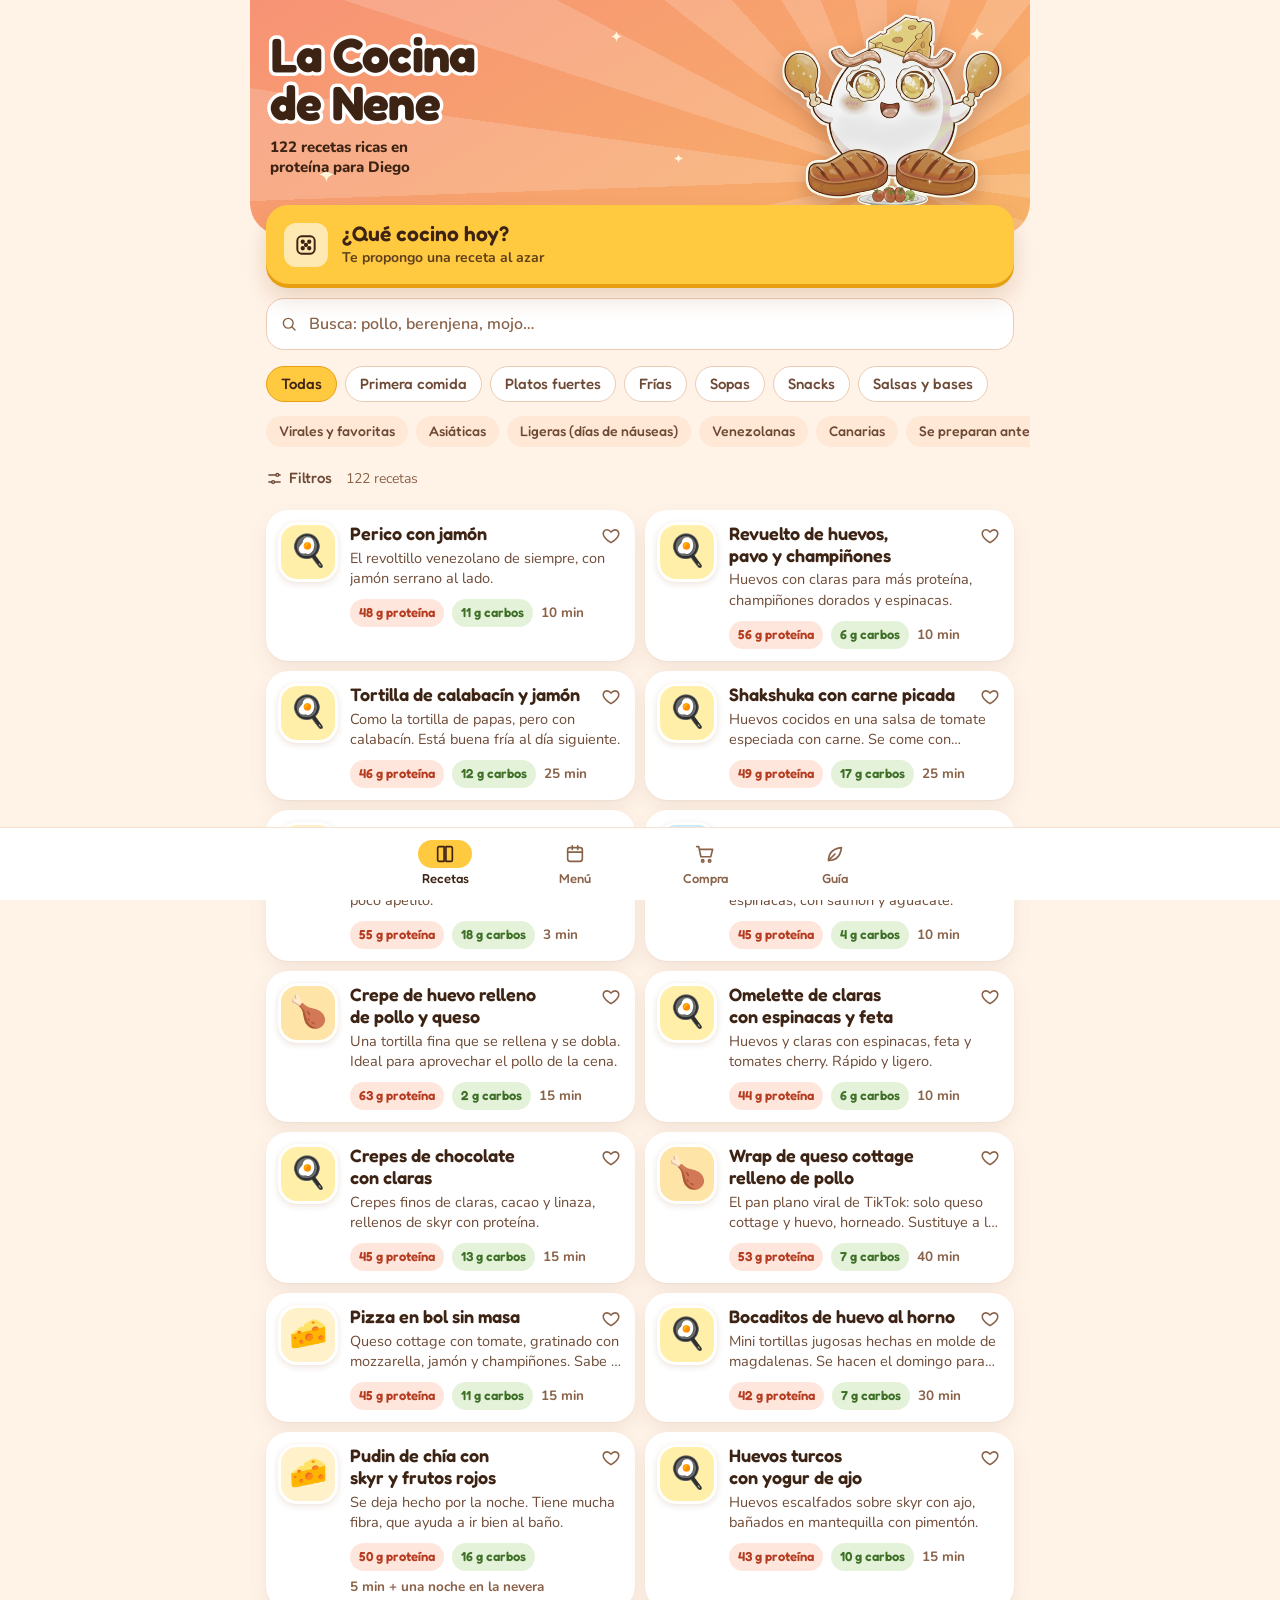
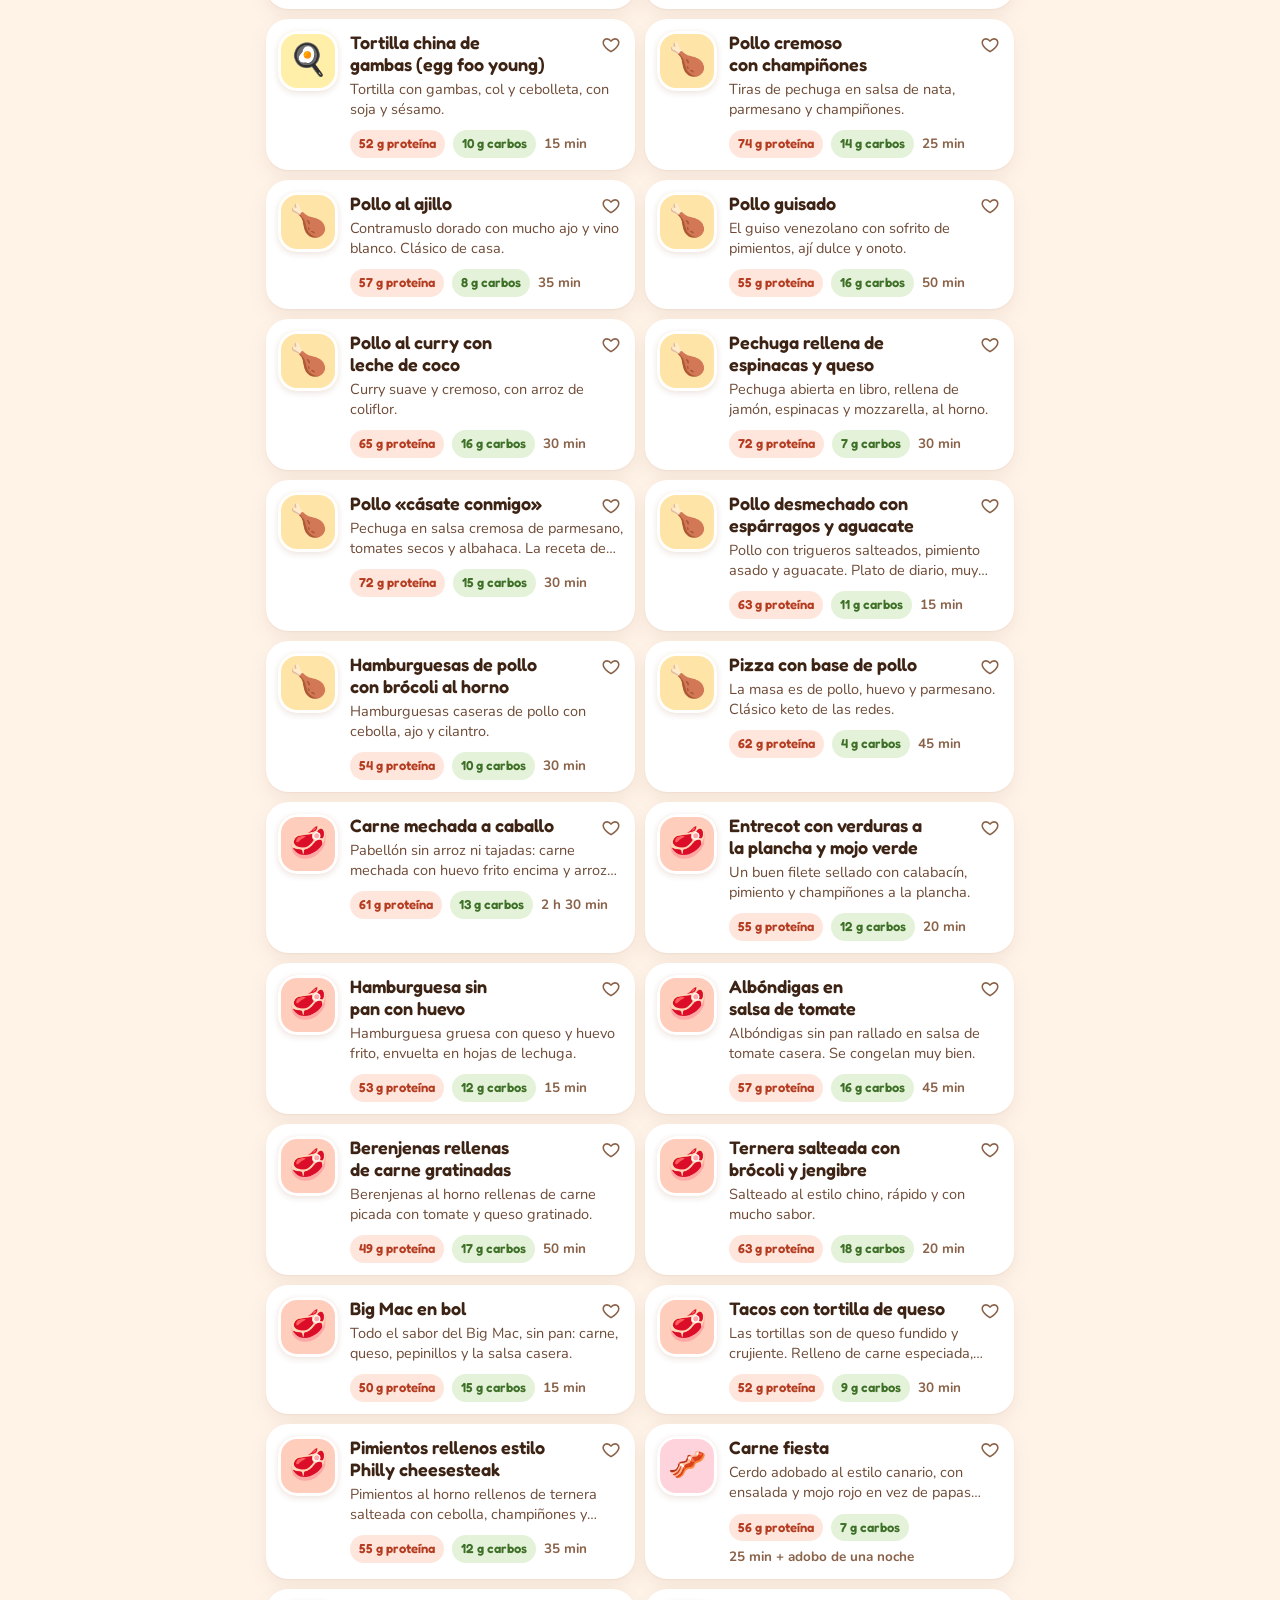
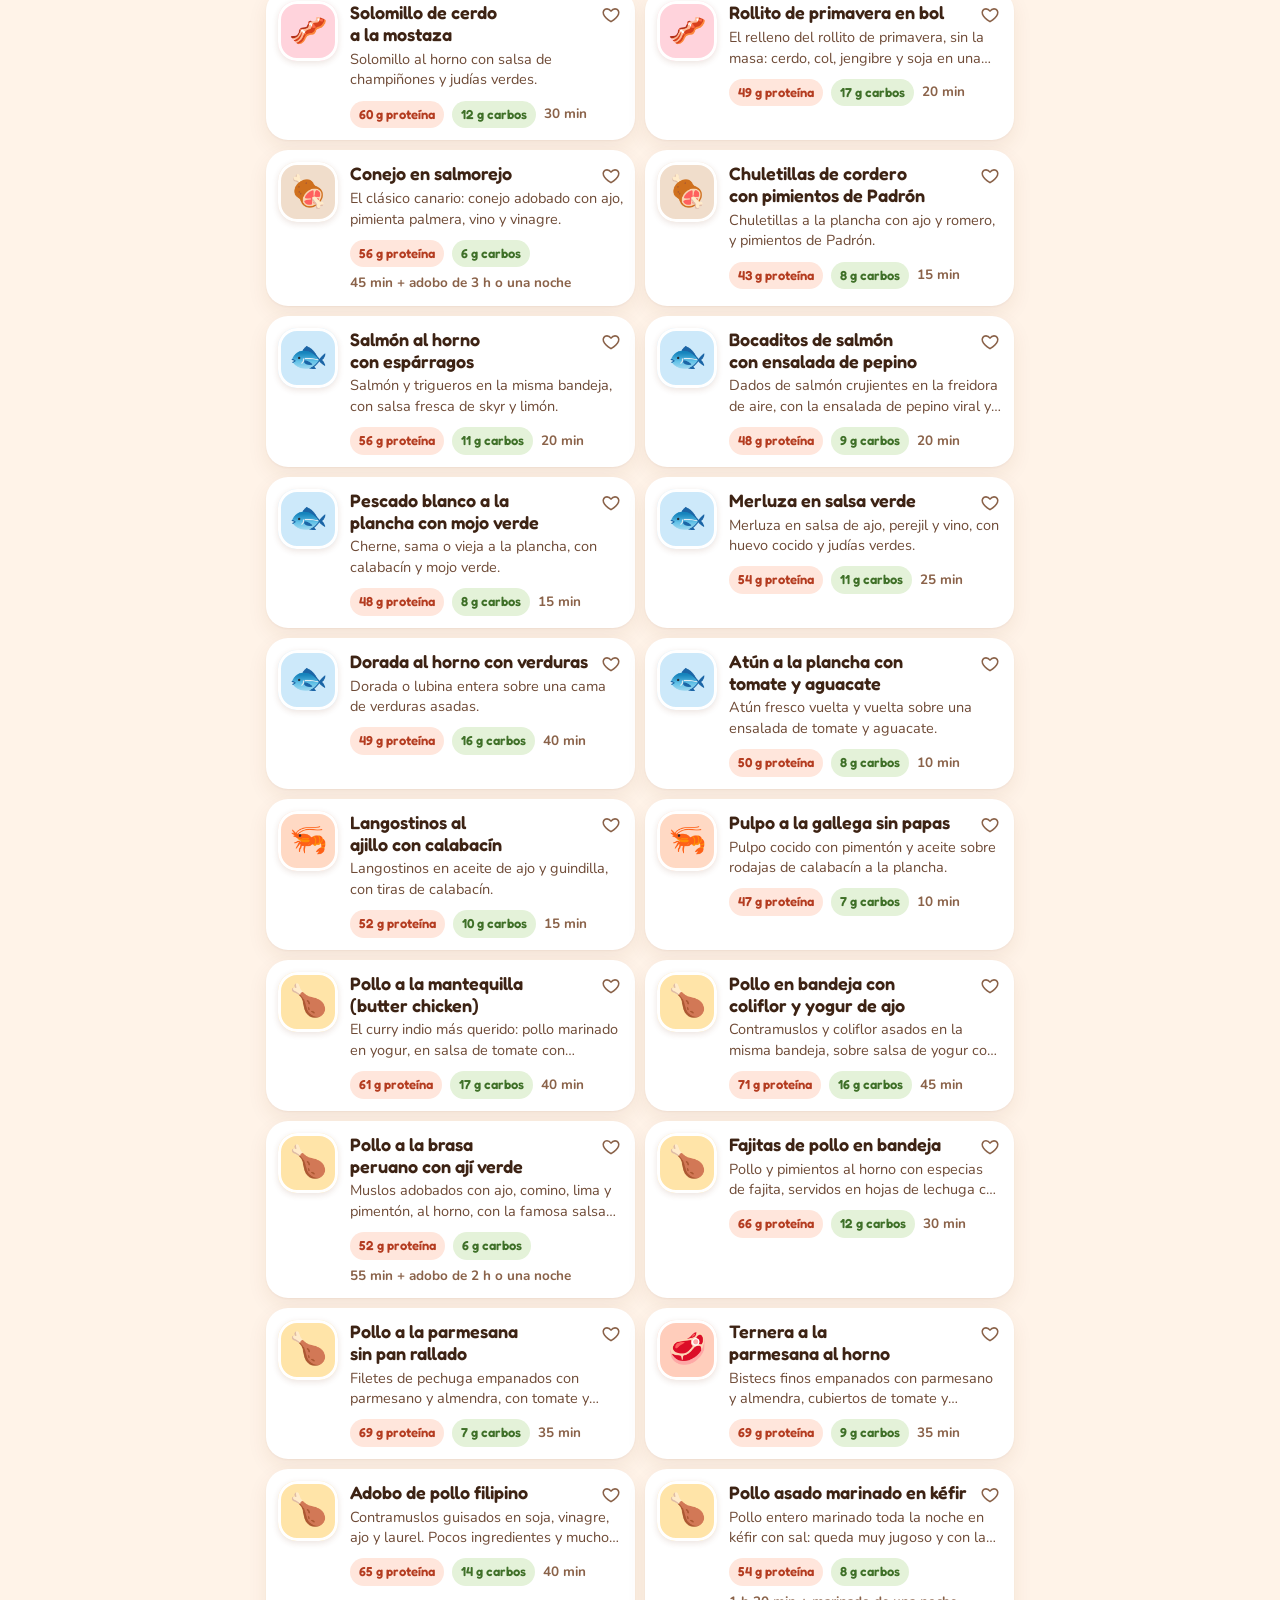
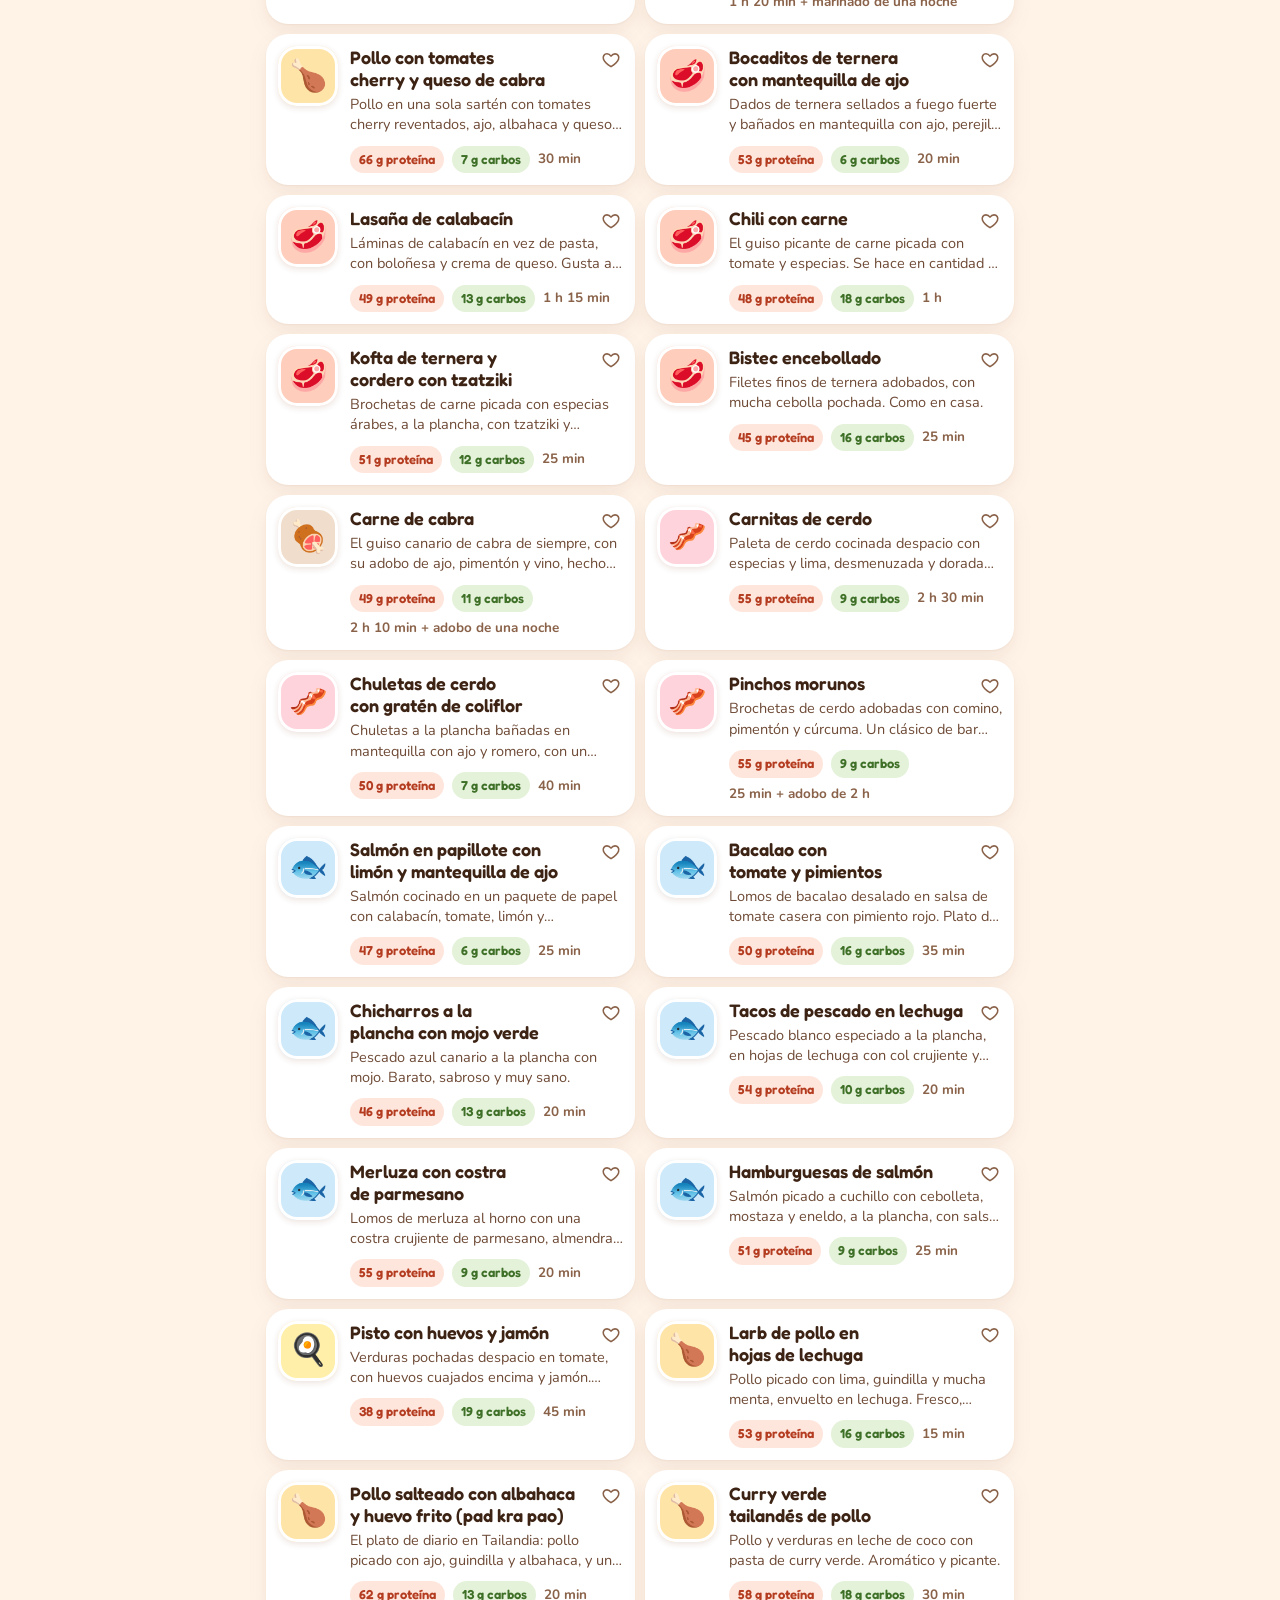
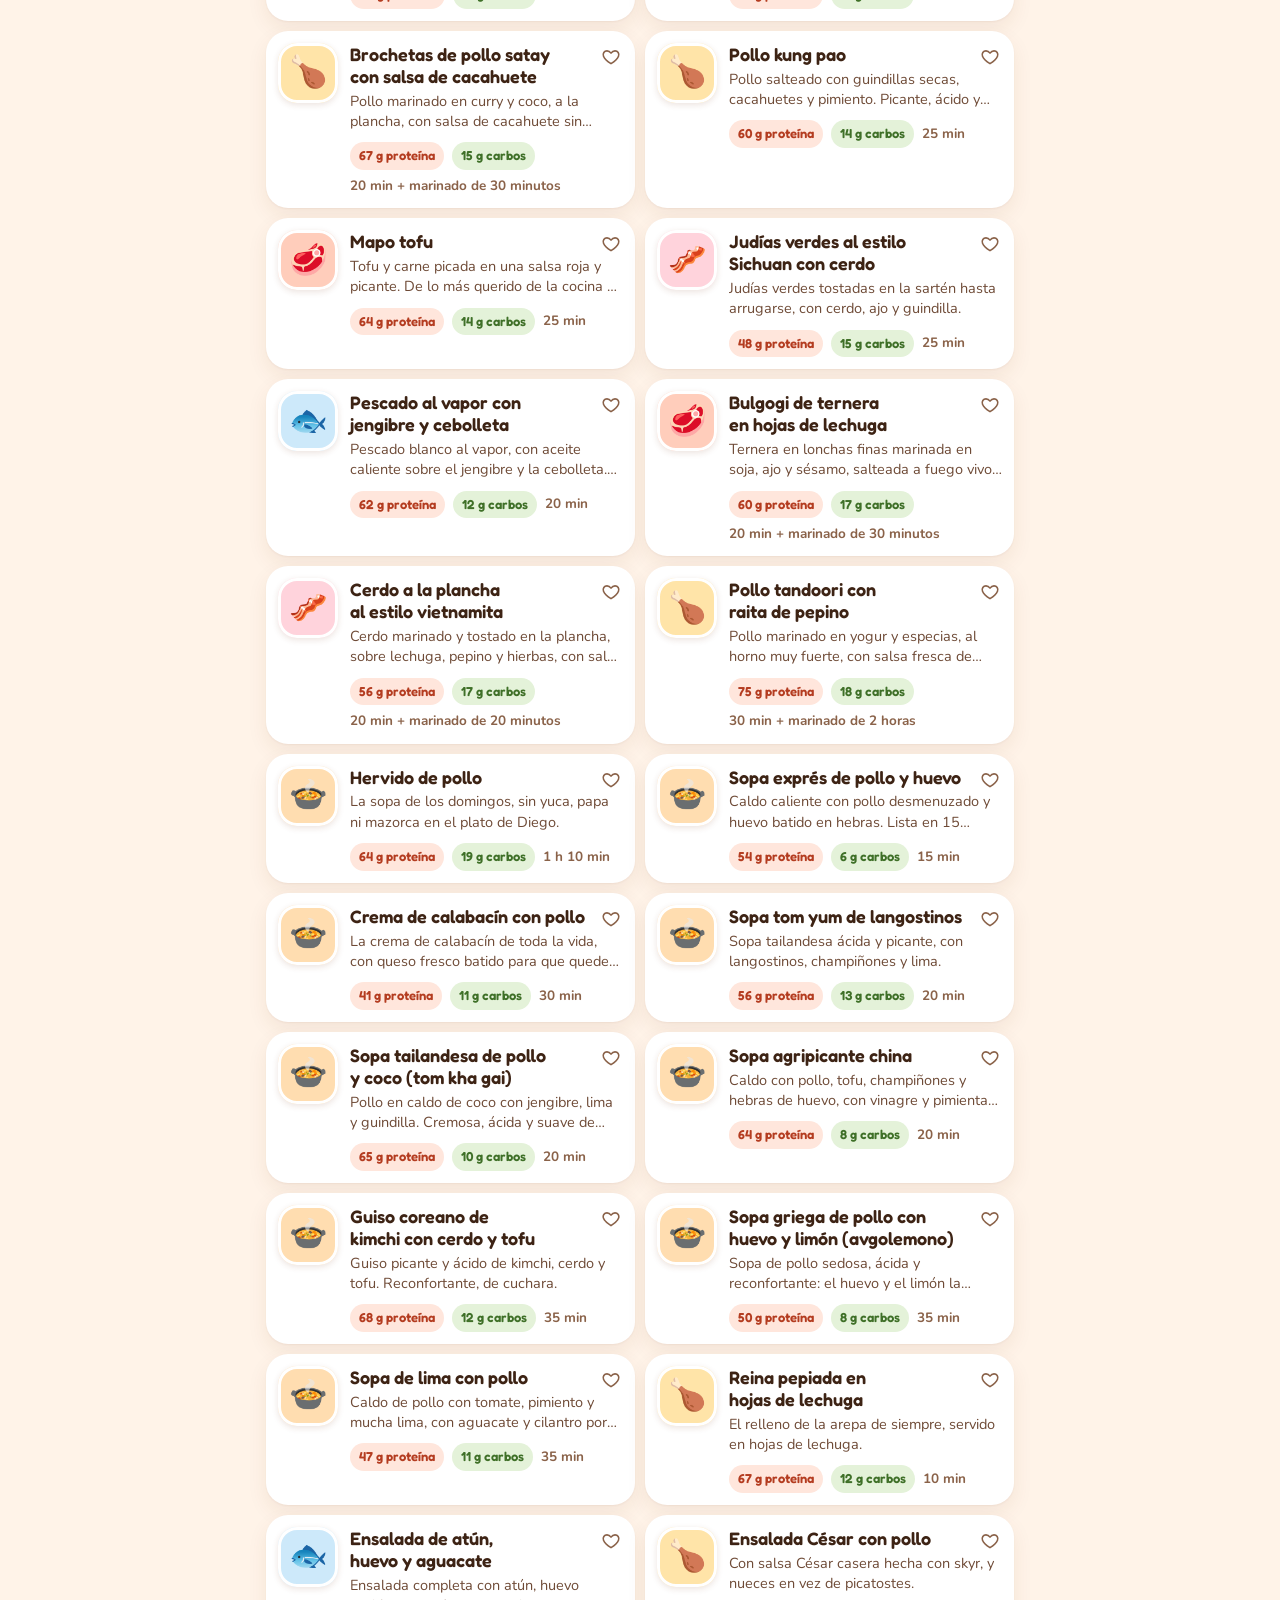
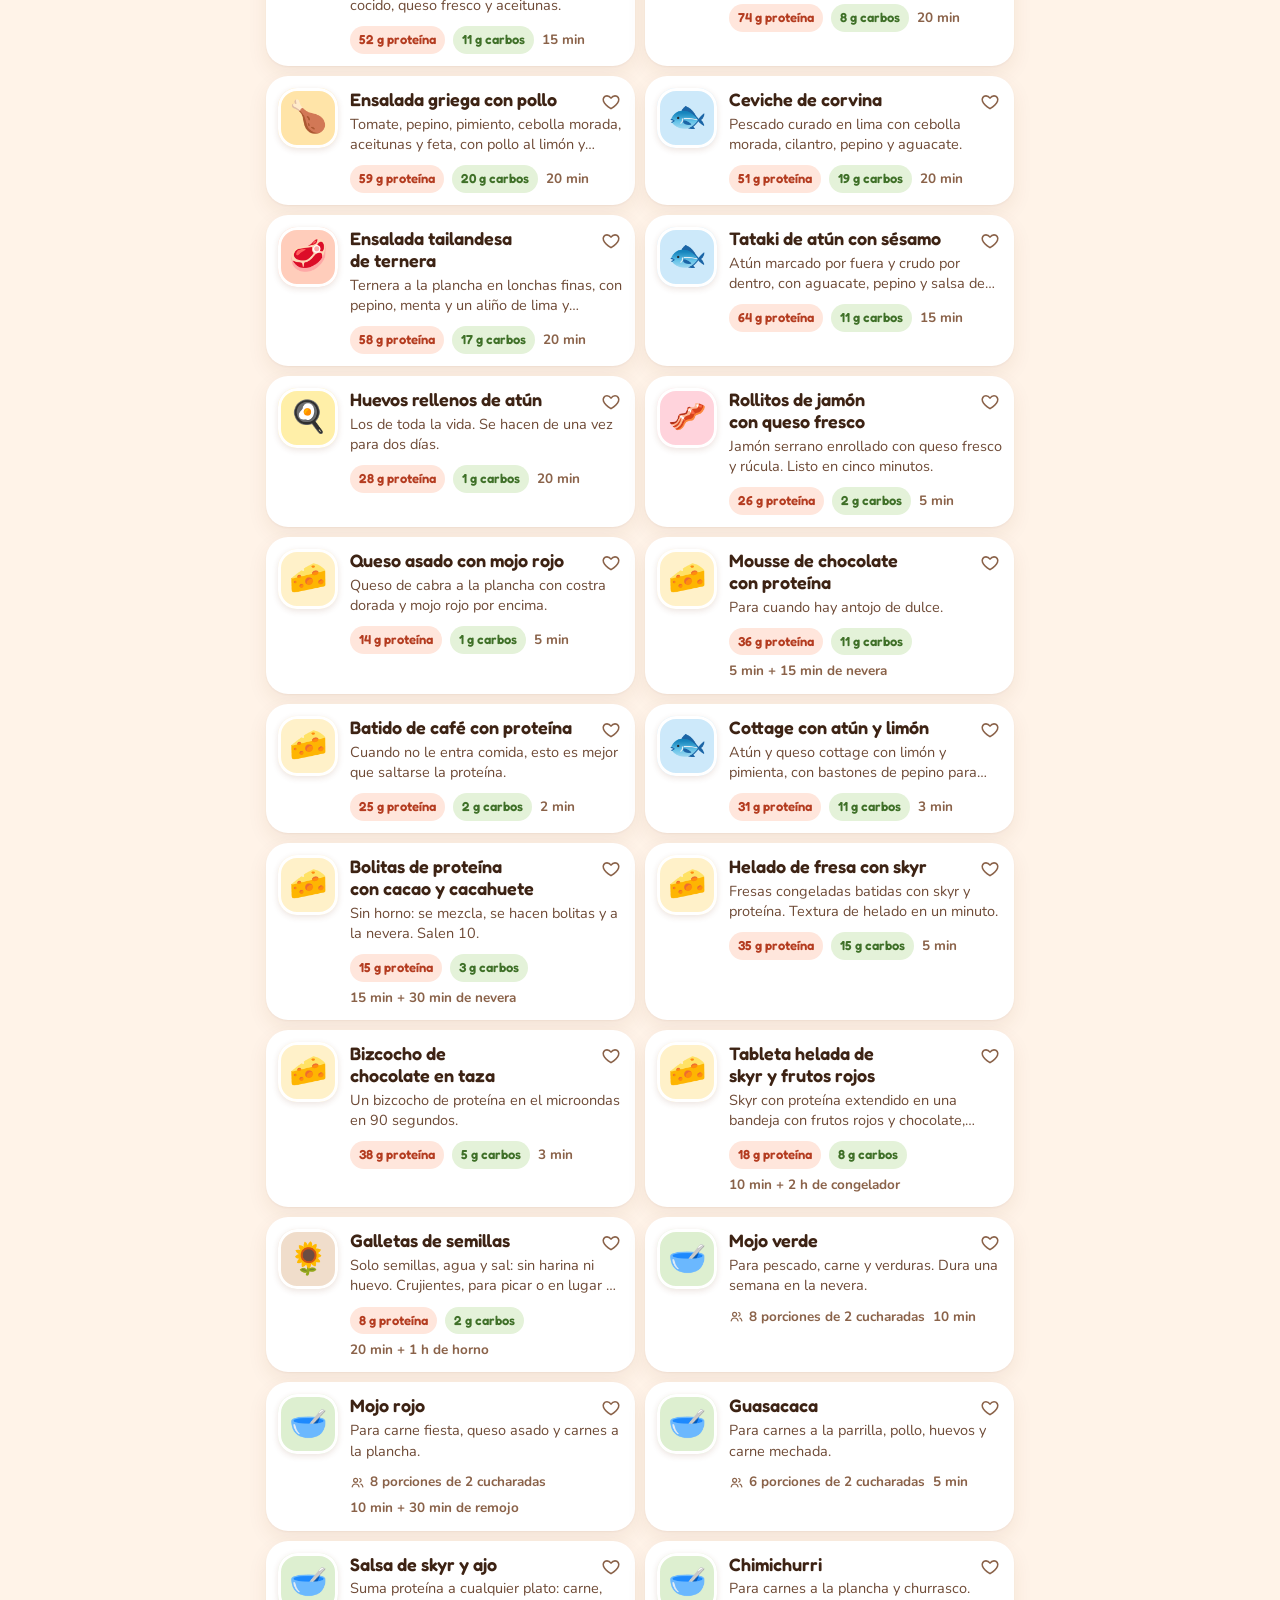
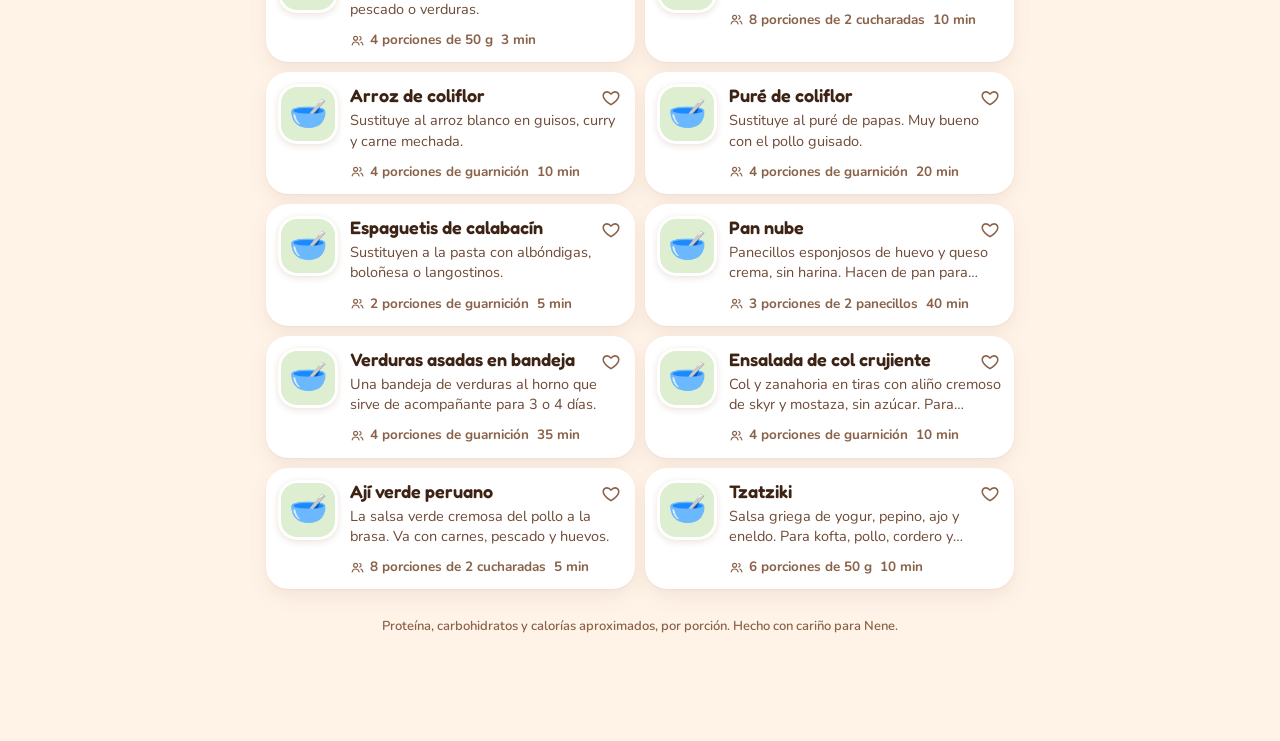
==== commit 92694626: "V9.6: galletas de semillas, sin harina ni huevo Snack de linaza, pipas de calabaza y girasol y sésam" ====
--- a/index.html
+++ b/index.html
@@ -761,7 +761,7 @@
       <header class="app-head hero">
         <div class="hero-txt">
           <h1>La Cocina<br>de Nene</h1>
-          <p class="sub">121 recetas ricas en proteína para Diego</p>
+          <p class="sub">122 recetas ricas en proteína para Diego</p>
         </div>
         <img class="hero-egg" src="mascota.png" alt="" width="420" height="372">
       </header>
@@ -829,11 +829,11 @@
     <h1>La Cocina de Nene</h1>
     <p class="note-js">Estás viendo la versión sencilla, sin botones. Aquí están todas las recetas y la guía.</p>
     <p class="note-js" id="js-err" hidden></p>
-    <h2>Primera comida</h2><article class="book-r" id="r-perico"><p class="kicker">Primera comida · Venezolana</p><h3>Perico con jamón</h3><p class="lead">El revoltillo venezolano de siempre, con jamón serrano al lado.</p><p class="book-meta">10 min · 1 porción · por porción: 48 g de proteína, 11 g de carbohidratos, 38 g de grasa, unas 580 kcal</p><h4>Ingredientes</h4><ul class="ings"><li class="ing"><span class="ing-n">Huevos</span><span class="ing-q">4</span></li><li class="ing"><span class="ing-n">Tomate<small>pequeño</small></span><span class="ing-q">1</span></li><li class="ing"><span class="ing-n">Cebolla</span><span class="ing-q">¼</span></li><li class="ing"><span class="ing-n">Pimiento rojo</span><span class="ing-q">¼</span></li><li class="ing"><span class="ing-n">Queso fresco<small>o queso blanco, desmenuzado</small></span><span class="ing-q">40 g</span></li><li class="ing"><span class="ing-n">Jamón serrano<small>3 lonchas</small></span><span class="ing-q">45 g</span></li><li class="ing"><span class="ing-n">Mantequilla<small>1 cucharadita</small></span><span class="ing-q">5 g</span></li><li class="ing"><span class="ing-n">Sal y pimienta</span><span class="ing-q">al gusto</span></li></ul><h4>Preparación</h4><ol class="steps"><li class="step"><span class="step-n">1</span><span>Pica la cebolla, el pimiento y el tomate en cuadritos pequeños.</span></li><li class="step"><span class="step-n">2</span><span>Derrite la mantequilla a fuego medio y sofríe la cebolla y el pimiento 3 minutos.</span></li><li class="step"><span class="step-n">3</span><span>Añade el tomate y cocina 2 minutos más.</span></li><li class="step"><span class="step-n">4</span><span>Bate los huevos con una pizca de sal, échalos a la sartén y remueve suave hasta que cuajen pero sigan jugosos.</span></li><li class="step"><span class="step-n">5</span><span>Sirve con el queso por encima y el jamón al lado.</span></li></ol><div class="notes"><div class="note note-tip"><b>Consejo</b>Para sumar 7 g más de proteína, añade 2 claras al batir los huevos.</div><div class="note note-fam"><b>Para la familia</b>Para los demás, con arepas. Para Diego, sin arepa: el jamón hace de acompañante.</div></div></article><article class="book-r" id="r-revuelto-pavo"><p class="kicker">Primera comida · Española</p><h3>Revuelto de huevos, pavo y champiñones</h3><p class="lead">Huevos con claras para más proteína, champiñones dorados y espinacas.</p><p class="book-meta">10 min · 1 porción · por porción: 56 g de proteína, 6 g de carbohidratos, 23 g de grasa, unas 460 kcal</p><h4>Ingredientes</h4><ul class="ings"><li class="ing"><span class="ing-n">Huevos</span><span class="ing-q">3</span></li><li class="ing"><span class="ing-n">Claras de huevo<small>líquidas, en brik</small></span><span class="ing-q">150 ml</span></li><li class="ing"><span class="ing-n">Taquitos de pavo</span><span class="ing-q">80 g</span></li><li class="ing"><span class="ing-n">Champiñones<small>laminados</small></span><span class="ing-q">100 g</span></li><li class="ing"><span class="ing-n">Espinacas baby</span><span class="ing-q">1 puñado</span></li><li class="ing"><span class="ing-n">Aceite de oliva</span><span class="ing-q">1 cdta</span></li><li class="ing"><span class="ing-n">Sal y pimienta</span><span class="ing-q">al gusto</span></li></ul><h4>Preparación</h4><ol class="steps"><li class="step"><span class="step-n">1</span><span>Calienta el aceite a fuego medio y saltea los champiñones 4 minutos, hasta que suelten el agua y se doren.</span></li><li class="step"><span class="step-n">2</span><span>Añade las espinacas y el pavo y remueve 1 minuto, hasta que las espinacas bajen.</span></li><li class="step"><span class="step-n">3</span><span>Bate los huevos con las claras y una pizca de sal.</span></li><li class="step"><span class="step-n">4</span><span>Baja el fuego, echa el huevo y remueve despacio con una espátula hasta que cuaje en trozos grandes y jugosos.</span></li></ol><div class="notes"><div class="note note-tip"><b>Consejo</b>Las claras líquidas en brik ahorran tiempo: 150 ml son unas 5 claras y 16 g de proteína sin grasa.</div></div></article><article class="book-r" id="r-tortilla-calabacin"><p class="kicker">Primera comida · Española</p><h3>Tortilla de calabacín y jamón</h3><p class="lead">Como la tortilla de papas, pero con calabacín. Está buena fría al día siguiente.</p><p class="book-meta">25 min · 2 porciones · por porción: 46 g de proteína, 12 g de carbohidratos, 44 g de grasa, unas 630 kcal</p><h4>Ingredientes</h4><ul class="ings"><li class="ing"><span class="ing-n">Huevos</span><span class="ing-q">6</span></li><li class="ing"><span class="ing-n">Claras de huevo</span><span class="ing-q">120 ml</span></li><li class="ing"><span class="ing-n">Calabacín<small>mediano</small></span><span class="ing-q">2</span></li><li class="ing"><span class="ing-n">Cebolla</span><span class="ing-q">1</span></li><li class="ing"><span class="ing-n">Taquitos de jamón serrano</span><span class="ing-q">100 g</span></li><li class="ing"><span class="ing-n">Aceite de oliva</span><span class="ing-q">3 cdas</span></li><li class="ing"><span class="ing-n">Sal</span><span class="ing-q">al gusto</span></li></ul><h4>Preparación</h4><ol class="steps"><li class="step"><span class="step-n">1</span><span>Corta el calabacín en láminas finas y la cebolla en tiras.</span></li><li class="step"><span class="step-n">2</span><span>Pocha el calabacín y la cebolla en el aceite a fuego medio-bajo unos 12 minutos, hasta que estén blandos. Escurre el líquido que suelten.</span></li><li class="step"><span class="step-n">3</span><span>Bate los huevos y las claras con sal. Mezcla con las verduras y el jamón.</span></li><li class="step"><span class="step-n">4</span><span>Vierte en una sartén antiadherente pequeña a fuego bajo y cocina 5 minutos, hasta que cuajen los bordes.</span></li><li class="step"><span class="step-n">5</span><span>Dale la vuelta con un plato, vuelve a meterla en la sartén y cocina 3 minutos más.</span></li></ol><div class="notes"><div class="note note-tip"><b>Consejo</b>El truco es escurrir bien el calabacín. Si no, la tortilla queda aguada.</div><div class="note note-fam"><b>Para la familia</b>Es la misma tortilla para todos. Los demás pueden acompañarla con pan.</div><div class="note note-keep"><b>Se guarda</b>2 días en la nevera, tapada.</div></div></article><article class="book-r" id="r-shakshuka"><p class="kicker">Primera comida · Internacional</p><h3>Shakshuka con carne picada</h3><p class="lead">Huevos cocidos en una salsa de tomate especiada con carne. Se come con cuchara.</p><p class="book-meta">25 min · 2 porciones · por porción: 49 g de proteína, 17 g de carbohidratos, 45 g de grasa, unas 670 kcal</p><h4>Ingredientes</h4><ul class="ings"><li class="ing"><span class="ing-n">Huevos</span><span class="ing-q">4</span></li><li class="ing"><span class="ing-n">Carne picada de ternera</span><span class="ing-q">300 g</span></li><li class="ing"><span class="ing-n">Tomate triturado natural<small>1 bote</small></span><span class="ing-q">400 g</span></li><li class="ing"><span class="ing-n">Pimiento rojo</span><span class="ing-q">1</span></li><li class="ing"><span class="ing-n">Cebolla</span><span class="ing-q">½</span></li><li class="ing"><span class="ing-n">Ajo</span><span class="ing-q">2 dientes</span></li><li class="ing"><span class="ing-n">Comino molido</span><span class="ing-q">1 cdta</span></li><li class="ing"><span class="ing-n">Pimentón dulce</span><span class="ing-q">1 cdta</span></li><li class="ing"><span class="ing-n">Aceite de oliva</span><span class="ing-q">1 cda</span></li><li class="ing"><span class="ing-n">Queso feta<small>opcional</small></span><span class="ing-q">40 g</span></li><li class="ing"><span class="ing-n">Cilantro<small>o perejil</small></span><span class="ing-q">½ manojo</span></li><li class="ing"><span class="ing-n">Sal y pimienta</span><span class="ing-q">al gusto</span></li></ul><h4>Preparación</h4><ol class="steps"><li class="step"><span class="step-n">1</span><span>En una sartén honda, sofríe la cebolla, el pimiento y el ajo picados en el aceite, 5 minutos.</span></li><li class="step"><span class="step-n">2</span><span>Sube el fuego, añade la carne y dórala 5 minutos, rompiéndola con la cuchara.</span></li><li class="step"><span class="step-n">3</span><span>Añade el comino, el pimentón, sal y el tomate. Cocina 8 minutos, hasta que la salsa espese.</span></li><li class="step"><span class="step-n">4</span><span>Haz 4 huecos con la cuchara y casca un huevo en cada uno. Tapa y cocina a fuego bajo 5 o 6 minutos, hasta que la clara cuaje y la yema siga blanda.</span></li><li class="step"><span class="step-n">5</span><span>Termina con el feta desmenuzado y el cilantro picado.</span></li></ol><div class="notes"><div class="note note-tip"><b>Consejo</b>Usa tomate triturado natural, no tomate frito: el frito lleva azúcar.</div><div class="note note-fam"><b>Para la familia</b>Los demás pueden mojar pan. Diego, a cucharadas.</div></div></article><article class="book-r" id="r-bowl-skyr"><p class="kicker">Primera comida · Internacional</p><h3>Bowl de skyr con proteína y frutos rojos</h3><p class="lead">Sin cocinar. Para los días con prisa o con poco apetito.</p><p class="book-meta">3 min · 1 porción · por porción: 55 g de proteína, 18 g de carbohidratos, 16 g de grasa, unas 430 kcal</p><h4>Ingredientes</h4><ul class="ings"><li class="ing"><span class="ing-n">Skyr o yogur alto en proteína</span><span class="ing-q">250 g</span></li><li class="ing"><span class="ing-n">Proteína whey<small>vainilla o neutra, 30 g</small></span><span class="ing-q">1 cazo</span></li><li class="ing"><span class="ing-n">Frambuesas o arándanos</span><span class="ing-q">50 g</span></li><li class="ing"><span class="ing-n">Nueces</span><span class="ing-q">20 g</span></li><li class="ing"><span class="ing-n">Canela</span><span class="ing-q">al gusto</span></li></ul><h4>Preparación</h4><ol class="steps"><li class="step"><span class="step-n">1</span><span>Mezcla la proteína con el skyr hasta que no queden grumos. Si queda muy espeso, añade un chorrito de agua.</span></li><li class="step"><span class="step-n">2</span><span>Pon por encima los frutos rojos, las nueces troceadas y canela.</span></li></ol><div class="notes"><div class="note note-tip"><b>Consejo</b>Compra skyr o queso fresco batido 0 %. El yogur griego normal tiene mucha grasa y poca proteína.</div></div></article><article class="book-r" id="r-huevos-salmon"><p class="kicker">Primera comida · Internacional</p><h3>Huevos con salmón ahumado y aguacate</h3><p class="lead">Huevos pasados por agua sobre espinacas, con salmón y aguacate.</p><p class="book-meta">10 min · 1 porción · por porción: 45 g de proteína, 4 g de carbohidratos, 42 g de grasa, unas 580 kcal</p><h4>Ingredientes</h4><ul class="ings"><li class="ing"><span class="ing-n">Huevos</span><span class="ing-q">3</span></li><li class="ing"><span class="ing-n">Salmón ahumado</span><span class="ing-q">100 g</span></li><li class="ing"><span class="ing-n">Aguacate</span><span class="ing-q">½</span></li><li class="ing"><span class="ing-n">Espinacas baby</span><span class="ing-q">1 puñado</span></li><li class="ing"><span class="ing-n">Limón</span><span class="ing-q">½</span></li><li class="ing"><span class="ing-n">Aceite de oliva</span><span class="ing-q">1 cdta</span></li><li class="ing"><span class="ing-n">Pimienta negra</span><span class="ing-q">al gusto</span></li></ul><h4>Preparación</h4><ol class="steps"><li class="step"><span class="step-n">1</span><span>Hierve agua, mete los huevos con cuidado y cuécelos 6 minutos y medio. Pásalos a agua fría y pélalos.</span></li><li class="step"><span class="step-n">2</span><span>Saltea las espinacas 1 minuto con el aceite, solo hasta que bajen.</span></li><li class="step"><span class="step-n">3</span><span>Emplata las espinacas, el salmón, el aguacate en láminas y los huevos abiertos por la mitad.</span></li><li class="step"><span class="step-n">4</span><span>Termina con limón y pimienta negra.</span></li></ol><div class="notes"><div class="note note-tip"><b>Consejo</b>Entra fácil los días de poco apetito.</div></div></article><article class="book-r" id="r-crepe-pollo"><p class="kicker">Primera comida · Internacional</p><h3>Crepe de huevo relleno de pollo y queso</h3><p class="lead">Una tortilla fina que se rellena y se dobla. Ideal para aprovechar el pollo de la cena.</p><p class="book-meta">15 min · 1 porción · por porción: 63 g de proteína, 2 g de carbohidratos, 26 g de grasa, unas 500 kcal</p><h4>Ingredientes</h4><ul class="ings"><li class="ing"><span class="ing-n">Huevos</span><span class="ing-q">2</span></li><li class="ing"><span class="ing-n">Claras de huevo</span><span class="ing-q">100 ml</span></li><li class="ing"><span class="ing-n">Pollo cocinado<small>desmenuzado</small></span><span class="ing-q">100 g</span></li><li class="ing"><span class="ing-n">Mozzarella rallada</span><span class="ing-q">30 g</span></li><li class="ing"><span class="ing-n">Espinacas baby</span><span class="ing-q">1 puñado</span></li><li class="ing"><span class="ing-n">Aceite de oliva</span><span class="ing-q">1 cdta</span></li><li class="ing"><span class="ing-n">Orégano</span><span class="ing-q">al gusto</span></li><li class="ing"><span class="ing-n">Sal</span><span class="ing-q">al gusto</span></li></ul><h4>Preparación</h4><ol class="steps"><li class="step"><span class="step-n">1</span><span>Bate los huevos y las claras con sal.</span></li><li class="step"><span class="step-n">2</span><span>Calienta una sartén antiadherente grande a fuego medio-bajo con unas gotas de aceite. Vierte el huevo y mueve la sartén para que cubra todo el fondo.</span></li><li class="step"><span class="step-n">3</span><span>Cocina 2 minutos, hasta que casi cuaje, y dale la vuelta con una espátula.</span></li><li class="step"><span class="step-n">4</span><span>Pon en una mitad el pollo, las espinacas, el queso y orégano. Dobla, tapa y deja 1 minuto para que se funda el queso.</span></li></ol><div class="notes"><div class="note note-tip"><b>Consejo</b>Sale perfecto con el pollo que sobre del Pollo al ajillo, del Pollo guisado o de un pollo asado.</div></div></article><article class="book-r" id="r-omelette-sascha"><p class="kicker">Primera comida · Viral y favorita</p><h3>Omelette de claras con espinacas y feta</h3><p class="lead">Huevos y claras con espinacas, feta y tomates cherry. Rápido y ligero.</p><p class="book-meta">10 min · 1 porción · por porción: 44 g de proteína, 6 g de carbohidratos, 30 g de grasa, unas 470 kcal</p><h4>Ingredientes</h4><ul class="ings"><li class="ing"><span class="ing-n">Huevos</span><span class="ing-q">3</span></li><li class="ing"><span class="ing-n">Claras de huevo</span><span class="ing-q">150 ml</span></li><li class="ing"><span class="ing-n">Espinacas baby</span><span class="ing-q">1 puñado</span></li><li class="ing"><span class="ing-n">Queso feta</span><span class="ing-q">40 g</span></li><li class="ing"><span class="ing-n">Tomates cherry</span><span class="ing-q">4</span></li><li class="ing"><span class="ing-n">Aceite de oliva</span><span class="ing-q">1 cdta</span></li><li class="ing"><span class="ing-n">Sal y pimienta</span><span class="ing-q">al gusto</span></li></ul><h4>Preparación</h4><ol class="steps"><li class="step"><span class="step-n">1</span><span>Bate los huevos y las claras con sal y pimienta.</span></li><li class="step"><span class="step-n">2</span><span>Saltea las espinacas 1 minuto en una sartén antiadherente con el aceite.</span></li><li class="step"><span class="step-n">3</span><span>Vierte el huevo por encima y cocina a fuego medio-bajo 3 minutos, hasta que casi cuaje.</span></li><li class="step"><span class="step-n">4</span><span>Reparte el feta desmenuzado en una mitad, dobla y deja 1 minuto más.</span></li><li class="step"><span class="step-n">5</span><span>Sirve con los tomates cherry partidos.</span></li></ol><div class="notes"><div class="note note-src"><b>De dónde viene</b>Idea de Sascha Fitness. Aquí con más claras para subir la proteína. <a href="https://es.saschafitness.com/blogs/nutricion-y-recetas/5-recetas-altas-en-proteina-para-bajar-de-peso" target="_blank" rel="noopener">Ver la original</a></div></div></article><article class="book-r" id="r-crepes-sascha"><p class="kicker">Primera comida · Viral y favorita</p><h3>Crepes de chocolate con claras</h3><p class="lead">Crepes finos de claras, cacao y linaza, rellenos de skyr con proteína.</p><p class="book-meta">15 min · 1 porción · por porción: 45 g de proteína, 13 g de carbohidratos, 6 g de grasa, unas 290 kcal</p><h4>Ingredientes</h4><ul class="ings"><li class="ing"><span class="ing-n">Claras de huevo<small>unas 4 claras</small></span><span class="ing-q">120 ml</span></li><li class="ing"><span class="ing-n">Bebida de almendras sin azúcar</span><span class="ing-q">30 ml</span></li><li class="ing"><span class="ing-n">Skyr o yogur alto en proteína<small>para el relleno</small></span><span class="ing-q">150 g</span></li><li class="ing"><span class="ing-n">Proteína whey<small>para el relleno, 15 g</small></span><span class="ing-q">½ cazo</span></li><li class="ing"><span class="ing-n">Frambuesas o arándanos</span><span class="ing-q">50 g</span></li><li class="ing"><span class="ing-n">Cacao puro en polvo<small>sin azúcar</small></span><span class="ing-q">1 cda</span></li><li class="ing"><span class="ing-n">Linaza molida</span><span class="ing-q">1 cda</span></li><li class="ing"><span class="ing-n">Vainilla</span><span class="ing-q">al gusto</span></li><li class="ing"><span class="ing-n">Edulcorante<small>eritritol o stevia</small></span><span class="ing-q">al gusto</span></li></ul><h4>Preparación</h4><ol class="steps"><li class="step"><span class="step-n">1</span><span>Tritura las claras con la bebida de almendras, el cacao, la linaza, unas gotas de vainilla y edulcorante.</span></li><li class="step"><span class="step-n">2</span><span>Calienta una sartén antiadherente a fuego medio-bajo con unas gotas de aceite. Vierte la mitad de la mezcla y mueve la sartén para que cubra el fondo.</span></li><li class="step"><span class="step-n">3</span><span>Cocina 1 o 2 minutos por cada lado. Haz el segundo crepe igual.</span></li><li class="step"><span class="step-n">4</span><span>Mezcla el skyr con la proteína hasta que quede liso.</span></li><li class="step"><span class="step-n">5</span><span>Rellena los crepes, dóblalos y pon los frutos rojos por encima.</span></li></ol><div class="notes"><div class="note note-src"><b>De dónde viene</b>Idea de Sascha Fitness, que las hace bajas en carbohidratos. La original lleva mermelada de calabaza; aquí el relleno es de skyr para sumar proteína. <a href="https://saschafitness.com/blogs/recipes/crepes-de-chocolate-bajas-en-carbohidratos" target="_blank" rel="noopener">Ver la original</a></div></div></article><article class="book-r" id="r-wrap-cottage"><p class="kicker">Primera comida · Viral y favorita</p><h3>Wrap de queso cottage relleno de pollo</h3><p class="lead">El pan plano viral de TikTok: solo queso cottage y huevo, horneado. Sustituye a la arepa o a la tortilla.</p><p class="book-meta">40 min · 2 porciones · por porción: 53 g de proteína, 7 g de carbohidratos, 19 g de grasa, unas 410 kcal</p><h4>Ingredientes</h4><ul class="ings"><li class="ing"><span class="ing-n">Queso cottage</span><span class="ing-q">250 g</span></li><li class="ing"><span class="ing-n">Huevos</span><span class="ing-q">2</span></li><li class="ing"><span class="ing-n">Pollo cocinado<small>o pavo en lonchas</small></span><span class="ing-q">200 g</span></li><li class="ing"><span class="ing-n">Lechuga</span><span class="ing-q">¼</span></li><li class="ing"><span class="ing-n">Tomate</span><span class="ing-q">1</span></li><li class="ing"><span class="ing-n">Guasacaca</span><span class="ing-q">2 cdas</span></li><li class="ing"><span class="ing-n">Orégano</span><span class="ing-q">al gusto</span></li><li class="ing"><span class="ing-n">Sal y pimienta</span><span class="ing-q">al gusto</span></li></ul><h4>Preparación</h4><ol class="steps"><li class="step"><span class="step-n">1</span><span>Enciende el horno a 190 °C y forra una bandeja con papel de horno.</span></li><li class="step"><span class="step-n">2</span><span>Tritura el queso cottage con los huevos, sal, pimienta y orégano hasta que quede liso.</span></li><li class="step"><span class="step-n">3</span><span>Extiende la mezcla en dos rectángulos finos, de medio centímetro de grosor.</span></li><li class="step"><span class="step-n">4</span><span>Hornea 30 a 35 minutos, hasta que estén dorados y firmes.</span></li><li class="step"><span class="step-n">5</span><span>Deja enfriar 5 minutos y despega el papel con cuidado.</span></li><li class="step"><span class="step-n">6</span><span>Rellena con el pollo, lechuga, tomate y guasacaca, y enrolla.</span></li></ol><div class="notes"><div class="note note-src"><b>De dónde viene</b>Receta viral en TikTok e Instagram (cottage cheese flatbread).</div><div class="note note-tip"><b>Consejo</b>Sin papel de horno se pega. Si lo dejas enfriar un poco, se despega mucho mejor.</div><div class="note note-fam"><b>Para la familia</b>Los demás pueden rellenar una arepa con lo mismo.</div><div class="note note-keep"><b>Se guarda</b>Los wraps sin rellenar aguantan 3 días en la nevera.</div></div></article><article class="book-r" id="r-pizza-bol-cottage"><p class="kicker">Primera comida · Viral y favorita</p><h3>Pizza en bol sin masa</h3><p class="lead">Queso cottage con tomate, gratinado con mozzarella, jamón y champiñones. Sabe a pizza.</p><p class="book-meta">15 min · 1 porción · por porción: 45 g de proteína, 11 g de carbohidratos, 24 g de grasa, unas 440 kcal</p><h4>Ingredientes</h4><ul class="ings"><li class="ing"><span class="ing-n">Queso cottage</span><span class="ing-q">200 g</span></li><li class="ing"><span class="ing-n">Tomate triturado natural</span><span class="ing-q">50 g</span></li><li class="ing"><span class="ing-n">Mozzarella rallada</span><span class="ing-q">40 g</span></li><li class="ing"><span class="ing-n">Jamón serrano<small>o pavo</small></span><span class="ing-q">40 g</span></li><li class="ing"><span class="ing-n">Champiñones<small>laminados</small></span><span class="ing-q">50 g</span></li><li class="ing"><span class="ing-n">Aceitunas</span><span class="ing-q">4</span></li><li class="ing"><span class="ing-n">Orégano</span><span class="ing-q">al gusto</span></li></ul><h4>Preparación</h4><ol class="steps"><li class="step"><span class="step-n">1</span><span>Enciende el horno a 200 °C (o usa el microondas).</span></li><li class="step"><span class="step-n">2</span><span>En un bol que pueda ir al horno, mezcla el queso cottage con el tomate y orégano.</span></li><li class="step"><span class="step-n">3</span><span>Cubre con la mozzarella, el jamón, los champiñones y las aceitunas.</span></li><li class="step"><span class="step-n">4</span><span>Hornea 12 minutos hasta que gratine, o 3 minutos en el microondas.</span></li></ol><div class="notes"><div class="note note-src"><b>De dónde viene</b>Receta viral en TikTok (cottage cheese pizza bowl).</div></div></article><article class="book-r" id="r-bocaditos-huevo"><p class="kicker">Primera comida · Viral y favorita</p><h3>Bocaditos de huevo al horno</h3><p class="lead">Mini tortillas jugosas hechas en molde de magdalenas. Se hacen el domingo para varios días.</p><p class="book-meta">30 min · 2 porciones · por porción: 42 g de proteína, 7 g de carbohidratos, 27 g de grasa, unas 440 kcal</p><h4>Ingredientes</h4><ul class="ings"><li class="ing"><span class="ing-n">Huevos</span><span class="ing-q">6</span></li><li class="ing"><span class="ing-n">Queso cottage</span><span class="ing-q">150 g</span></li><li class="ing"><span class="ing-n">Queso rallado para gratinar</span><span class="ing-q">50 g</span></li><li class="ing"><span class="ing-n">Taquitos de pavo</span><span class="ing-q">60 g</span></li><li class="ing"><span class="ing-n">Espinacas baby</span><span class="ing-q">1 puñado</span></li><li class="ing"><span class="ing-n">Pimiento rojo</span><span class="ing-q">½</span></li><li class="ing"><span class="ing-n">Sal y pimienta</span><span class="ing-q">al gusto</span></li></ul><h4>Preparación</h4><ol class="steps"><li class="step"><span class="step-n">1</span><span>Enciende el horno a 170 °C y pon una bandeja con agua caliente en la parte de abajo.</span></li><li class="step"><span class="step-n">2</span><span>Tritura los huevos con el queso cottage, sal y pimienta.</span></li><li class="step"><span class="step-n">3</span><span>Añade el queso rallado, el pavo, las espinacas y el pimiento, todo picado.</span></li><li class="step"><span class="step-n">4</span><span>Reparte en 12 moldes de magdalena de silicona, engrasados.</span></li><li class="step"><span class="step-n">5</span><span>Hornea 20 a 22 minutos, hasta que estén cuajados. Deja reposar 5 minutos antes de desmoldar.</span></li></ol><div class="notes"><div class="note note-src"><b>De dónde viene</b>Versión casera de los egg bites de Starbucks, virales en TikTok.</div><div class="note note-tip"><b>Consejo</b>El agua en el horno hace que queden jugosos y no se sequen.</div><div class="note note-keep"><b>Se guarda</b>4 días en la nevera. Se recalientan en 30 segundos en el microondas.</div></div></article><article class="book-r" id="r-pudin-chia"><p class="kicker">Primera comida · Viral y favorita</p><h3>Pudin de chía con skyr y frutos rojos</h3><p class="lead">Se deja hecho por la noche. Tiene mucha fibra, que ayuda a ir bien al baño.</p><p class="book-meta">5 min + una noche en la nevera · 1 porción · por porción: 50 g de proteína, 16 g de carbohidratos, 10 g de grasa, unas 360 kcal</p><h4>Ingredientes</h4><ul class="ings"><li class="ing"><span class="ing-n">Semillas de chía</span><span class="ing-q">20 g</span></li><li class="ing"><span class="ing-n">Bebida de almendras sin azúcar</span><span class="ing-q">120 ml</span></li><li class="ing"><span class="ing-n">Skyr o yogur alto en proteína</span><span class="ing-q">200 g</span></li><li class="ing"><span class="ing-n">Proteína whey<small>vainilla, 30 g</small></span><span class="ing-q">1 cazo</span></li><li class="ing"><span class="ing-n">Frambuesas o arándanos</span><span class="ing-q">50 g</span></li><li class="ing"><span class="ing-n">Canela</span><span class="ing-q">al gusto</span></li><li class="ing"><span class="ing-n">Edulcorante</span><span class="ing-q">al gusto</span></li></ul><h4>Preparación</h4><ol class="steps"><li class="step"><span class="step-n">1</span><span>Mezcla la chía con la bebida de almendras, remueve bien y espera 5 minutos. Vuelve a remover para que no se hagan grumos.</span></li><li class="step"><span class="step-n">2</span><span>Añade el skyr, la proteína, canela y edulcorante, y mezcla.</span></li><li class="step"><span class="step-n">3</span><span>Tápalo y déjalo en la nevera toda la noche.</span></li><li class="step"><span class="step-n">4</span><span>Por la mañana, pon los frutos rojos por encima.</span></li></ol><div class="notes"><div class="note note-src"><b>De dónde viene</b>Desayuno viral en redes (chia pudding). Aquí con skyr y proteína para que llegue a los 50 g.</div><div class="note note-tip"><b>Consejo</b>La chía absorbe mucho líquido: ese día, un vaso de agua de más.</div></div></article><article class="book-r" id="r-huevos-turcos"><p class="kicker">Primera comida · Viral y favorita</p><h3>Huevos turcos con yogur de ajo</h3><p class="lead">Huevos escalfados sobre skyr con ajo, bañados en mantequilla con pimentón.</p><p class="book-meta">15 min · 1 porción · por porción: 43 g de proteína, 10 g de carbohidratos, 29 g de grasa, unas 480 kcal</p><h4>Ingredientes</h4><ul class="ings"><li class="ing"><span class="ing-n">Huevos</span><span class="ing-q">3</span></li><li class="ing"><span class="ing-n">Skyr o yogur alto en proteína</span><span class="ing-q">200 g</span></li><li class="ing"><span class="ing-n">Ajo<small>rallado</small></span><span class="ing-q">1 diente</span></li><li class="ing"><span class="ing-n">Mantequilla</span><span class="ing-q">15 g</span></li><li class="ing"><span class="ing-n">Pimentón dulce<small>y una pizca de picante</small></span><span class="ing-q">1 cdta</span></li><li class="ing"><span class="ing-n">Eneldo o perejil</span><span class="ing-q">al gusto</span></li><li class="ing"><span class="ing-n">Vinagre de vino blanco</span><span class="ing-q">1 cda</span></li><li class="ing"><span class="ing-n">Sal</span><span class="ing-q">al gusto</span></li></ul><h4>Preparación</h4><ol class="steps"><li class="step"><span class="step-n">1</span><span>Mezcla el skyr con el ajo rallado y sal, y extiéndelo en un plato hondo. Mejor a temperatura ambiente.</span></li><li class="step"><span class="step-n">2</span><span>Pon agua con el vinagre a fuego suave, sin que hierva fuerte. Casca cada huevo en una taza, échalo al agua y cuécelo 3 minutos. Sácalo con una espumadera.</span></li><li class="step"><span class="step-n">3</span><span>Pon los huevos sobre el yogur.</span></li><li class="step"><span class="step-n">4</span><span>Derrite la mantequilla con el pimentón 30 segundos, sin que se queme, y échala por encima. Termina con eneldo.</span></li></ol><div class="notes"><div class="note note-src"><b>De dónde viene</b>Plato turco tradicional (çılbır) que se hizo viral en Instagram y TikTok.</div></div></article><article class="book-r" id="r-tortilla-china"><p class="kicker">Primera comida · Asiática</p><h3>Tortilla china de gambas (egg foo young)</h3><p class="lead">Tortilla con gambas, col y cebolleta, con soja y sésamo.</p><p class="book-meta">15 min · 1 porción · por porción: 52 g de proteína, 10 g de carbohidratos, 41 g de grasa, unas 620 kcal</p><h4>Ingredientes</h4><ul class="ings"><li class="ing"><span class="ing-n">Huevos</span><span class="ing-q">4</span></li><li class="ing"><span class="ing-n">Langostinos o gambas peladas<small>o pollo cocinado desmenuzado</small></span><span class="ing-q">100 g</span></li><li class="ing"><span class="ing-n">Col o repollo<small>en tiras muy finas</small></span><span class="ing-q">100 g</span></li><li class="ing"><span class="ing-n">Champiñones<small>laminados</small></span><span class="ing-q">50 g</span></li><li class="ing"><span class="ing-n">Cebolleta</span><span class="ing-q">2</span></li><li class="ing"><span class="ing-n">Salsa de soja</span><span class="ing-q">1 cda</span></li><li class="ing"><span class="ing-n">Aceite de sésamo</span><span class="ing-q">1 cdta</span></li><li class="ing"><span class="ing-n">Aceite de oliva</span><span class="ing-q">1 cda</span></li><li class="ing"><span class="ing-n">Salsa sriracha<small>al servir</small></span><span class="ing-q">al gusto</span></li></ul><h4>Preparación</h4><ol class="steps"><li class="step"><span class="step-n">1</span><span>Saltea la col y los champiñones en la mitad del aceite de oliva, a fuego fuerte, 3 minutos. Añade las gambas troceadas y deja 1 minuto.</span></li><li class="step"><span class="step-n">2</span><span>Bate los huevos con la salsa de soja y la mitad de la cebolleta picada. Mezcla con el salteado.</span></li><li class="step"><span class="step-n">3</span><span>Calienta el resto del aceite de oliva en una sartén antiadherente a fuego medio. Vierte la mezcla y cocina 3 minutos, hasta que cuaje por debajo.</span></li><li class="step"><span class="step-n">4</span><span>Dale la vuelta con un plato y cocina 2 minutos más.</span></li><li class="step"><span class="step-n">5</span><span>Sirve con el aceite de sésamo, el resto de la cebolleta y sriracha.</span></li></ol><div class="notes"><div class="note note-src"><b>De dónde viene</b>Clásico de los restaurantes chinos (egg foo young). Sin la salsa espesa.</div></div></article><h2>Platos fuertes</h2><article class="book-r" id="r-pollo-cremoso"><p class="kicker">Plato fuerte · Internacional</p><h3>Pollo cremoso con champiñones</h3><p class="lead">Tiras de pechuga en salsa de nata, parmesano y champiñones.</p><p class="book-meta">25 min · 1 porción · por porción: 74 g de proteína, 14 g de carbohidratos, 32 g de grasa, unas 640 kcal</p><h4>Ingredientes</h4><ul class="ings"><li class="ing"><span class="ing-n">Pechuga de pollo<small>en tiras</small></span><span class="ing-q">250 g</span></li><li class="ing"><span class="ing-n">Champiñones<small>laminados</small></span><span class="ing-q">150 g</span></li><li class="ing"><span class="ing-n">Ajo</span><span class="ing-q">2 dientes</span></li><li class="ing"><span class="ing-n">Nata para cocinar</span><span class="ing-q">50 ml</span></li><li class="ing"><span class="ing-n">Parmesano<small>rallado</small></span><span class="ing-q">15 g</span></li><li class="ing"><span class="ing-n">Espinacas baby</span><span class="ing-q">1 puñado</span></li><li class="ing"><span class="ing-n">Brócoli<small>para acompañar</small></span><span class="ing-q">150 g</span></li><li class="ing"><span class="ing-n">Aceite de oliva</span><span class="ing-q">1 cda</span></li><li class="ing"><span class="ing-n">Tomillo</span><span class="ing-q">al gusto</span></li><li class="ing"><span class="ing-n">Sal y pimienta</span><span class="ing-q">al gusto</span></li></ul><h4>Preparación</h4><ol class="steps"><li class="step"><span class="step-n">1</span><span>Salpimienta el pollo y dóralo en el aceite a fuego alto, 5 minutos. Sácalo y resérvalo.</span></li><li class="step"><span class="step-n">2</span><span>En la misma sartén dora los champiñones 5 minutos. Añade el ajo picado y remueve 1 minuto.</span></li><li class="step"><span class="step-n">3</span><span>Echa la nata y el parmesano y remueve hasta que la salsa espese.</span></li><li class="step"><span class="step-n">4</span><span>Vuelve a meter el pollo, añade las espinacas y el tomillo y cocina 3 minutos más.</span></li><li class="step"><span class="step-n">5</span><span>Cuece el brócoli al vapor 5 minutos y sirve al lado.</span></li></ol><div class="notes"><div class="note note-fam"><b>Para la familia</b>Para los demás, con arroz o pasta. Para Diego, con el brócoli o con arroz de coliflor.</div></div></article><article class="book-r" id="r-pollo-ajillo"><p class="kicker">Plato fuerte · Española</p><h3>Pollo al ajillo</h3><p class="lead">Contramuslo dorado con mucho ajo y vino blanco. Clásico de casa.</p><p class="book-meta">35 min · 2 porciones · por porción: 57 g de proteína, 8 g de carbohidratos, 37 g de grasa, unas 600 kcal</p><h4>Ingredientes</h4><ul class="ings"><li class="ing"><span class="ing-n">Contramuslo de pollo deshuesado<small>sin piel, en trozos</small></span><span class="ing-q">560 g</span></li><li class="ing"><span class="ing-n">Ajo<small>chafados</small></span><span class="ing-q">10 dientes</span></li><li class="ing"><span class="ing-n">Vino blanco<small>o caldo de pollo</small></span><span class="ing-q">60 ml</span></li><li class="ing"><span class="ing-n">Laurel</span><span class="ing-q">1 hoja</span></li><li class="ing"><span class="ing-n">Aceite de oliva</span><span class="ing-q">3 cdas</span></li><li class="ing"><span class="ing-n">Perejil</span><span class="ing-q">½ manojo</span></li><li class="ing"><span class="ing-n">Lechuga<small>para ensalada</small></span><span class="ing-q">½</span></li><li class="ing"><span class="ing-n">Sal</span><span class="ing-q">al gusto</span></li></ul><h4>Preparación</h4><ol class="steps"><li class="step"><span class="step-n">1</span><span>Sala el pollo. Dóralo bien en el aceite a fuego medio-alto, 8 minutos.</span></li><li class="step"><span class="step-n">2</span><span>Añade los ajos y el laurel y cocina hasta que el ajo esté dorado, unos 3 minutos.</span></li><li class="step"><span class="step-n">3</span><span>Echa el vino, tapa y cocina a fuego bajo 15 minutos.</span></li><li class="step"><span class="step-n">4</span><span>Destapa y deja reducir la salsa 2 minutos. Termina con perejil picado.</span></li><li class="step"><span class="step-n">5</span><span>Sirve con una ensalada verde.</span></li></ol><div class="notes"><div class="note note-fam"><b>Para la familia</b>Los demás pueden comerlo con papas o con pan para la salsa.</div><div class="note note-keep"><b>Se guarda</b>3 días en la nevera.</div></div></article><article class="book-r" id="r-pollo-guisado"><p class="kicker">Plato fuerte · Venezolana</p><h3>Pollo guisado</h3><p class="lead">El guiso venezolano con sofrito de pimientos, ají dulce y onoto.</p><p class="book-meta">50 min · 4 porciones · por porción: 55 g de proteína, 16 g de carbohidratos, 23 g de grasa, unas 490 kcal</p><h4>Ingredientes</h4><ul class="ings"><li class="ing"><span class="ing-n">Contramuslo de pollo deshuesado<small>sin piel</small></span><span class="ing-q">1 kg</span></li><li class="ing"><span class="ing-n">Cebolla</span><span class="ing-q">1</span></li><li class="ing"><span class="ing-n">Pimiento rojo</span><span class="ing-q">1</span></li><li class="ing"><span class="ing-n">Pimiento verde</span><span class="ing-q">1</span></li><li class="ing"><span class="ing-n">Ají dulce<small>si lo encuentras</small></span><span class="ing-q">4</span></li><li class="ing"><span class="ing-n">Tomate</span><span class="ing-q">3</span></li><li class="ing"><span class="ing-n">Cebolleta<small>o cebollín</small></span><span class="ing-q">2</span></li><li class="ing"><span class="ing-n">Ajo</span><span class="ing-q">4 dientes</span></li><li class="ing"><span class="ing-n">Cilantro</span><span class="ing-q">1 manojo</span></li><li class="ing"><span class="ing-n">Coliflor<small>para arroz o puré de coliflor</small></span><span class="ing-q">1</span></li><li class="ing"><span class="ing-n">Onoto o pimentón dulce</span><span class="ing-q">1 cdta</span></li><li class="ing"><span class="ing-n">Comino molido</span><span class="ing-q">½ cdta</span></li><li class="ing"><span class="ing-n">Salsa inglesa</span><span class="ing-q">1 cda</span></li><li class="ing"><span class="ing-n">Aceite de oliva</span><span class="ing-q">2 cdas</span></li><li class="ing"><span class="ing-n">Sal</span><span class="ing-q">al gusto</span></li></ul><h4>Preparación</h4><ol class="steps"><li class="step"><span class="step-n">1</span><span>Corta el pollo en trozos y adóbalo con sal, comino, el ajo machacado y la salsa inglesa. Déjalo 15 minutos, o toda la noche en la nevera.</span></li><li class="step"><span class="step-n">2</span><span>Dora el pollo en el aceite a fuego alto, por tandas. Sácalo y resérvalo.</span></li><li class="step"><span class="step-n">3</span><span>En la misma olla sofríe la cebolla, los pimientos, el ají dulce y la cebolleta, todo picado, 8 minutos.</span></li><li class="step"><span class="step-n">4</span><span>Añade el tomate picado y el onoto y cocina 5 minutos.</span></li><li class="step"><span class="step-n">5</span><span>Vuelve a meter el pollo con medio vaso de agua. Tapa y cocina a fuego bajo 25 minutos.</span></li><li class="step"><span class="step-n">6</span><span>Apaga el fuego y añade el cilantro picado.</span></li></ol><div class="notes"><div class="note note-fam"><b>Para la familia</b>Para los demás, con arroz blanco y tajadas. Para Diego, con arroz o puré de coliflor.</div><div class="note note-keep"><b>Se guarda</b>4 días en la nevera. Se congela muy bien en porciones.</div></div></article><article class="book-r" id="r-pollo-curry"><p class="kicker">Plato fuerte · Asiática</p><h3>Pollo al curry con leche de coco</h3><p class="lead">Curry suave y cremoso, con arroz de coliflor.</p><p class="book-meta">30 min · 2 porciones · por porción: 65 g de proteína, 16 g de carbohidratos, 30 g de grasa, unas 590 kcal</p><h4>Ingredientes</h4><ul class="ings"><li class="ing"><span class="ing-n">Pechuga de pollo<small>en dados</small></span><span class="ing-q">500 g</span></li><li class="ing"><span class="ing-n">Leche de coco<small>de lata, sin azúcar</small></span><span class="ing-q">200 ml</span></li><li class="ing"><span class="ing-n">Cebolla</span><span class="ing-q">½</span></li><li class="ing"><span class="ing-n">Ajo</span><span class="ing-q">2 dientes</span></li><li class="ing"><span class="ing-n">Jengibre fresco<small>de 2 cm</small></span><span class="ing-q">1 trozo</span></li><li class="ing"><span class="ing-n">Tomate triturado natural</span><span class="ing-q">100 g</span></li><li class="ing"><span class="ing-n">Espinacas baby</span><span class="ing-q">2 puñados</span></li><li class="ing"><span class="ing-n">Cilantro</span><span class="ing-q">½ manojo</span></li><li class="ing"><span class="ing-n">Coliflor<small>para arroz de coliflor</small></span><span class="ing-q">½</span></li><li class="ing"><span class="ing-n">Curry en polvo</span><span class="ing-q">1 cda</span></li><li class="ing"><span class="ing-n">Cúrcuma</span><span class="ing-q">½ cdta</span></li><li class="ing"><span class="ing-n">Aceite de oliva</span><span class="ing-q">1 cda</span></li><li class="ing"><span class="ing-n">Sal</span><span class="ing-q">al gusto</span></li></ul><h4>Preparación</h4><ol class="steps"><li class="step"><span class="step-n">1</span><span>Sofríe la cebolla picada en el aceite 4 minutos. Añade el ajo y el jengibre rallados y remueve 1 minuto.</span></li><li class="step"><span class="step-n">2</span><span>Añade el curry y la cúrcuma y remueve 30 segundos para que suelten el aroma.</span></li><li class="step"><span class="step-n">3</span><span>Sube el fuego, añade el pollo con sal y dóralo 4 minutos.</span></li><li class="step"><span class="step-n">4</span><span>Echa el tomate y la leche de coco. Cocina a fuego bajo 12 minutos.</span></li><li class="step"><span class="step-n">5</span><span>Añade las espinacas, deja 1 minuto y termina con cilantro. Sirve con arroz de coliflor.</span></li></ol><div class="notes"><div class="note note-tip"><b>Consejo</b>Compra leche de coco de lata. La bebida de coco del brik es otra cosa y suele llevar azúcar.</div><div class="note note-fam"><b>Para la familia</b>Para los demás, con arroz basmati.</div><div class="note note-keep"><b>Se guarda</b>3 días en la nevera.</div></div></article><article class="book-r" id="r-pechuga-rellena"><p class="kicker">Plato fuerte · Internacional</p><h3>Pechuga rellena de espinacas y queso</h3><p class="lead">Pechuga abierta en libro, rellena de jamón, espinacas y mozzarella, al horno.</p><p class="book-meta">30 min · 1 porción · por porción: 72 g de proteína, 7 g de carbohidratos, 26 g de grasa, unas 540 kcal</p><h4>Ingredientes</h4><ul class="ings"><li class="ing"><span class="ing-n">Pechuga de pollo<small>una pieza entera</small></span><span class="ing-q">250 g</span></li><li class="ing"><span class="ing-n">Jamón serrano<small>1 loncha</small></span><span class="ing-q">15 g</span></li><li class="ing"><span class="ing-n">Espinacas baby</span><span class="ing-q">1 puñado</span></li><li class="ing"><span class="ing-n">Mozzarella rallada</span><span class="ing-q">30 g</span></li><li class="ing"><span class="ing-n">Ajo</span><span class="ing-q">1 diente</span></li><li class="ing"><span class="ing-n">Tomate<small>para ensalada</small></span><span class="ing-q">1</span></li><li class="ing"><span class="ing-n">Lechuga<small>para ensalada</small></span><span class="ing-q">¼</span></li><li class="ing"><span class="ing-n">Aceite de oliva</span><span class="ing-q">1 cda</span></li><li class="ing"><span class="ing-n">Pimentón dulce</span><span class="ing-q">1 cdta</span></li><li class="ing"><span class="ing-n">Sal</span><span class="ing-q">al gusto</span></li></ul><h4>Preparación</h4><ol class="steps"><li class="step"><span class="step-n">1</span><span>Enciende el horno a 200 °C.</span></li><li class="step"><span class="step-n">2</span><span>Saltea las espinacas con el ajo picado 1 minuto.</span></li><li class="step"><span class="step-n">3</span><span>Abre la pechuga en libro: córtala por la mitad a lo largo, sin llegar al final, y ábrela.</span></li><li class="step"><span class="step-n">4</span><span>Rellena con el jamón, las espinacas y el queso. Cierra con palillos.</span></li><li class="step"><span class="step-n">5</span><span>Pinta con aceite, pimentón y sal. Séllala 2 minutos por cada lado en una sartén caliente.</span></li><li class="step"><span class="step-n">6</span><span>Hornea 15 a 18 minutos. Sirve con ensalada de lechuga y tomate.</span></li></ol><div class="notes"><div class="note note-tip"><b>Consejo</b>Está hecha cuando al pincharla el jugo sale transparente, sin nada rosado.</div></div></article><article class="book-r" id="r-marry-me-chicken"><p class="kicker">Plato fuerte · Viral y favorita</p><h3>Pollo «cásate conmigo»</h3><p class="lead">Pechuga en salsa cremosa de parmesano, tomates secos y albahaca. La receta de pollo más viral de internet.</p><p class="book-meta">30 min · 2 porciones · por porción: 72 g de proteína, 15 g de carbohidratos, 33 g de grasa, unas 640 kcal</p><h4>Ingredientes</h4><ul class="ings"><li class="ing"><span class="ing-n">Pechuga de pollo<small>2 filetes gruesos</small></span><span class="ing-q">500 g</span></li><li class="ing"><span class="ing-n">Ajo</span><span class="ing-q">3 dientes</span></li><li class="ing"><span class="ing-n">Tomates secos en aceite<small>escurridos y picados</small></span><span class="ing-q">40 g</span></li><li class="ing"><span class="ing-n">Nata para cocinar</span><span class="ing-q">150 ml</span></li><li class="ing"><span class="ing-n">Parmesano<small>rallado</small></span><span class="ing-q">40 g</span></li><li class="ing"><span class="ing-n">Caldo de pollo</span><span class="ing-q">100 ml</span></li><li class="ing"><span class="ing-n">Espinacas baby</span><span class="ing-q">2 puñados</span></li><li class="ing"><span class="ing-n">Albahaca fresca</span><span class="ing-q">al gusto</span></li><li class="ing"><span class="ing-n">Judías verdes<small>para acompañar</small></span><span class="ing-q">300 g</span></li><li class="ing"><span class="ing-n">Orégano</span><span class="ing-q">1 cdta</span></li><li class="ing"><span class="ing-n">Pimentón dulce</span><span class="ing-q">1 cdta</span></li><li class="ing"><span class="ing-n">Aceite de oliva</span><span class="ing-q">1 cda</span></li><li class="ing"><span class="ing-n">Sal y pimienta</span><span class="ing-q">al gusto</span></li></ul><h4>Preparación</h4><ol class="steps"><li class="step"><span class="step-n">1</span><span>Salpimienta el pollo y dóralo en el aceite a fuego medio-alto, 4 minutos por cada lado. Sácalo.</span></li><li class="step"><span class="step-n">2</span><span>En la misma sartén, sofríe el ajo picado y los tomates secos 1 minuto.</span></li><li class="step"><span class="step-n">3</span><span>Añade el caldo, la nata, el parmesano, el orégano y el pimentón. Remueve hasta que espese un poco.</span></li><li class="step"><span class="step-n">4</span><span>Vuelve a meter el pollo, tapa y cocina a fuego bajo 8 minutos.</span></li><li class="step"><span class="step-n">5</span><span>Añade las espinacas y la albahaca al final. Sirve con judías verdes cocidas.</span></li></ol><div class="notes"><div class="note note-src"><b>De dónde viene</b>Receta viral en TikTok (Marry Me Chicken).</div><div class="note note-tip"><b>Consejo</b>La salsa es muy cremosa: mejor poca salsa y más pollo.</div><div class="note note-fam"><b>Para la familia</b>Para los demás, con pasta o arroz.</div></div></article><article class="book-r" id="r-pollo-esparragos-sascha"><p class="kicker">Plato fuerte · Viral y favorita</p><h3>Pollo desmechado con espárragos y aguacate</h3><p class="lead">Pollo con trigueros salteados, pimiento asado y aguacate. Plato de diario, muy fácil.</p><p class="book-meta">15 min · 1 porción · por porción: 63 g de proteína, 11 g de carbohidratos, 32 g de grasa, unas 590 kcal</p><h4>Ingredientes</h4><ul class="ings"><li class="ing"><span class="ing-n">Pollo cocinado<small>desmenuzado</small></span><span class="ing-q">180 g</span></li><li class="ing"><span class="ing-n">Espárragos trigueros</span><span class="ing-q">200 g</span></li><li class="ing"><span class="ing-n">Pimiento asado<small>de bote o asado en casa</small></span><span class="ing-q">80 g</span></li><li class="ing"><span class="ing-n">Aguacate</span><span class="ing-q">½</span></li><li class="ing"><span class="ing-n">Limón</span><span class="ing-q">½</span></li><li class="ing"><span class="ing-n">Ajo</span><span class="ing-q">1 diente</span></li><li class="ing"><span class="ing-n">Aceite de oliva</span><span class="ing-q">1 cda</span></li><li class="ing"><span class="ing-n">Sal gorda y pimienta</span><span class="ing-q">al gusto</span></li></ul><h4>Preparación</h4><ol class="steps"><li class="step"><span class="step-n">1</span><span>Saltea los espárragos con el aceite y el ajo picado 5 o 6 minutos.</span></li><li class="step"><span class="step-n">2</span><span>Añade el pollo a la misma sartén con sal y un chorrito de limón, y caliéntalo 1 minuto.</span></li><li class="step"><span class="step-n">3</span><span>Emplata con el pimiento asado en tiras y el aguacate en láminas.</span></li><li class="step"><span class="step-n">4</span><span>Termina con un poco más de limón y pimienta.</span></li></ol><div class="notes"><div class="note note-src"><b>De dónde viene</b>Idea de Sascha Fitness. <a href="https://rpp.pe/recetas/tips-cocina/estas-son-las-mejores-recetas-con-proteina-de-sascha-fitness-noticia-1594350" target="_blank" rel="noopener">Ver la original</a></div></div></article><article class="book-r" id="r-hamburguesas-pollo-sascha"><p class="kicker">Plato fuerte · Viral y favorita</p><h3>Hamburguesas de pollo con brócoli al horno</h3><p class="lead">Hamburguesas caseras de pollo con cebolla, ajo y cilantro.</p><p class="book-meta">30 min · 2 porciones · por porción: 54 g de proteína, 10 g de carbohidratos, 34 g de grasa, unas 570 kcal</p><h4>Ingredientes</h4><ul class="ings"><li class="ing"><span class="ing-n">Carne picada de pollo<small>o pechuga picada</small></span><span class="ing-q">500 g</span></li><li class="ing"><span class="ing-n">Cebolla<small>rallada</small></span><span class="ing-q">½</span></li><li class="ing"><span class="ing-n">Ajo</span><span class="ing-q">2 dientes</span></li><li class="ing"><span class="ing-n">Cilantro</span><span class="ing-q">½ manojo</span></li><li class="ing"><span class="ing-n">Claras de huevo<small>1 clara</small></span><span class="ing-q">30 ml</span></li><li class="ing"><span class="ing-n">Brócoli</span><span class="ing-q">300 g</span></li><li class="ing"><span class="ing-n">Pimentón dulce</span><span class="ing-q">1 cdta</span></li><li class="ing"><span class="ing-n">Aceite de oliva</span><span class="ing-q">2 cdas</span></li><li class="ing"><span class="ing-n">Sal y pimienta</span><span class="ing-q">al gusto</span></li></ul><h4>Preparación</h4><ol class="steps"><li class="step"><span class="step-n">1</span><span>Enciende el horno a 200 °C. Pon el brócoli en ramitos en una bandeja con 1 cucharada de aceite y sal, y hornea 15 minutos.</span></li><li class="step"><span class="step-n">2</span><span>Mezcla el pollo con la cebolla rallada, el ajo y el cilantro picados, la clara, el pimentón, sal y pimienta.</span></li><li class="step"><span class="step-n">3</span><span>Forma 4 hamburguesas con las manos mojadas. Déjalas 15 minutos en la nevera para que cojan firmeza.</span></li><li class="step"><span class="step-n">4</span><span>Hazlas a la plancha con el resto del aceite, 5 minutos por cada lado, hasta que estén hechas por dentro.</span></li></ol><div class="notes"><div class="note note-src"><b>De dónde viene</b>Idea de Sascha Fitness. Ella las sirve con batata al horno; para Diego, brócoli. <a href="https://rpp.pe/recetas/tips-cocina/estas-son-las-mejores-recetas-con-proteina-de-sascha-fitness-noticia-1594350" target="_blank" rel="noopener">Ver la original</a></div><div class="note note-fam"><b>Para la familia</b>Para los demás, con batata al horno, como las sirve Sascha.</div><div class="note note-keep"><b>Se guarda</b>Crudas, se congelan bien separadas con papel de horno.</div></div></article><article class="book-r" id="r-pizza-base-pollo"><p class="kicker">Plato fuerte · Viral y favorita</p><h3>Pizza con base de pollo</h3><p class="lead">La masa es de pollo, huevo y parmesano. Clásico keto de las redes.</p><p class="book-meta">45 min · 2 porciones · por porción: 62 g de proteína, 4 g de carbohidratos, 33 g de grasa, unas 550 kcal</p><h4>Ingredientes</h4><ul class="ings"><li class="ing"><span class="ing-n">Carne picada de pollo<small>o pechuga triturada</small></span><span class="ing-q">400 g</span></li><li class="ing"><span class="ing-n">Huevos</span><span class="ing-q">1</span></li><li class="ing"><span class="ing-n">Parmesano<small>rallado</small></span><span class="ing-q">40 g</span></li><li class="ing"><span class="ing-n">Tomate triturado natural</span><span class="ing-q">60 g</span></li><li class="ing"><span class="ing-n">Mozzarella rallada</span><span class="ing-q">60 g</span></li><li class="ing"><span class="ing-n">Jamón serrano</span><span class="ing-q">30 g</span></li><li class="ing"><span class="ing-n">Champiñones<small>laminados</small></span><span class="ing-q">60 g</span></li><li class="ing"><span class="ing-n">Pimiento verde</span><span class="ing-q">½</span></li><li class="ing"><span class="ing-n">Rúcula</span><span class="ing-q">1 puñado</span></li><li class="ing"><span class="ing-n">Orégano</span><span class="ing-q">1 cdta</span></li><li class="ing"><span class="ing-n">Ajo en polvo</span><span class="ing-q">al gusto</span></li><li class="ing"><span class="ing-n">Sal</span><span class="ing-q">al gusto</span></li></ul><h4>Preparación</h4><ol class="steps"><li class="step"><span class="step-n">1</span><span>Enciende el horno a 200 °C y forra una bandeja con papel de horno.</span></li><li class="step"><span class="step-n">2</span><span>Mezcla el pollo con el huevo, el parmesano, el orégano, ajo en polvo y sal.</span></li><li class="step"><span class="step-n">3</span><span>Extiéndelo con las manos mojadas en un círculo fino, de 1 cm de grosor.</span></li><li class="step"><span class="step-n">4</span><span>Hornea la base 15 a 18 minutos, hasta que esté dorada. Si suelta líquido, sécalo con papel de cocina.</span></li><li class="step"><span class="step-n">5</span><span>Cubre con el tomate, la mozzarella, el jamón, los champiñones y el pimiento en tiras.</span></li><li class="step"><span class="step-n">6</span><span>Hornea 10 minutos más y termina con la rúcula.</span></li></ol><div class="notes"><div class="note note-src"><b>De dónde viene</b>Receta keto muy compartida en redes (chicken crust pizza).</div><div class="note note-fam"><b>Para la familia</b>Pizza para todos: los demás pueden tener la suya de masa normal.</div></div></article><article class="book-r" id="r-carne-mechada"><p class="kicker">Plato fuerte · Venezolana</p><h3>Carne mechada a caballo</h3><p class="lead">Pabellón sin arroz ni tajadas: carne mechada con huevo frito encima y arroz de coliflor.</p><p class="book-meta">2 h 30 min · 4 porciones · por porción: 61 g de proteína, 13 g de carbohidratos, 38 g de grasa, unas 640 kcal</p><h4>Ingredientes</h4><ul class="ings"><li class="ing"><span class="ing-n">Falda de ternera</span><span class="ing-q">1 kg</span></li><li class="ing"><span class="ing-n">Cebolla</span><span class="ing-q">1</span></li><li class="ing"><span class="ing-n">Pimiento rojo</span><span class="ing-q">1</span></li><li class="ing"><span class="ing-n">Tomate</span><span class="ing-q">2</span></li><li class="ing"><span class="ing-n">Ajo</span><span class="ing-q">4 dientes</span></li><li class="ing"><span class="ing-n">Coliflor<small>para arroz de coliflor</small></span><span class="ing-q">1</span></li><li class="ing"><span class="ing-n">Huevos</span><span class="ing-q">4</span></li><li class="ing"><span class="ing-n">Comino molido</span><span class="ing-q">1 cdta</span></li><li class="ing"><span class="ing-n">Pimentón dulce</span><span class="ing-q">1 cdta</span></li><li class="ing"><span class="ing-n">Aceite de oliva</span><span class="ing-q">2 cdas</span></li><li class="ing"><span class="ing-n">Sal y pimienta</span><span class="ing-q">al gusto</span></li></ul><h4>Preparación</h4><ol class="steps"><li class="step"><span class="step-n">1</span><span>Cubre la carne con agua con sal y cocínala a fuego bajo 1 hora y media o 2 horas, hasta que se deshaga. Guarda 1 taza del caldo.</span></li><li class="step"><span class="step-n">2</span><span>Deja templar y desmecha la carne con dos tenedores.</span></li><li class="step"><span class="step-n">3</span><span>Sofríe la cebolla, el pimiento y el ajo picados en el aceite, 8 minutos. Añade el tomate picado y las especias y cocina 5 minutos.</span></li><li class="step"><span class="step-n">4</span><span>Añade la carne y el caldo reservado. Cocina hasta que se evapore casi todo el líquido, unos 10 minutos.</span></li><li class="step"><span class="step-n">5</span><span>Sirve sobre arroz de coliflor con un huevo frito encima.</span></li></ol><div class="notes"><div class="note note-tip"><b>Consejo</b>En olla exprés, la carne está lista en 35 o 40 minutos.</div><div class="note note-fam"><b>Para la familia</b>Pabellón para todos: arroz, caraotas y tajadas para los demás. Diego puede comer 3 cucharadas de caraotas.</div><div class="note note-keep"><b>Se guarda</b>4 días en la nevera. Se congela bien en porciones, sin el huevo.</div></div></article><article class="book-r" id="r-entrecot"><p class="kicker">Plato fuerte · Canaria</p><h3>Entrecot con verduras a la plancha y mojo verde</h3><p class="lead">Un buen filete sellado con calabacín, pimiento y champiñones a la plancha.</p><p class="book-meta">20 min · 1 porción · por porción: 55 g de proteína, 12 g de carbohidratos, 66 g de grasa, unas 860 kcal</p><h4>Ingredientes</h4><ul class="ings"><li class="ing"><span class="ing-n">Entrecot</span><span class="ing-q">250 g</span></li><li class="ing"><span class="ing-n">Calabacín</span><span class="ing-q">1</span></li><li class="ing"><span class="ing-n">Pimiento rojo</span><span class="ing-q">½</span></li><li class="ing"><span class="ing-n">Champiñones</span><span class="ing-q">100 g</span></li><li class="ing"><span class="ing-n">Mojo verde</span><span class="ing-q">2 cdas</span></li><li class="ing"><span class="ing-n">Aceite de oliva</span><span class="ing-q">1 cda</span></li><li class="ing"><span class="ing-n">Sal gorda y pimienta</span><span class="ing-q">al gusto</span></li></ul><h4>Preparación</h4><ol class="steps"><li class="step"><span class="step-n">1</span><span>Saca la carne de la nevera 20 minutos antes y sálala bien.</span></li><li class="step"><span class="step-n">2</span><span>Corta las verduras en trozos y hazlas a la plancha con la mitad del aceite, 8 minutos, hasta que tengan marcas doradas.</span></li><li class="step"><span class="step-n">3</span><span>Calienta la sartén al máximo con el resto del aceite y sella el entrecot 3 minutos por cada lado para dejarlo al punto.</span></li><li class="step"><span class="step-n">4</span><span>Déjalo reposar 5 minutos, córtalo en tiras y sirve con las verduras y el mojo verde.</span></li></ol><div class="notes"><div class="note note-tip"><b>Consejo</b>Reposar la carne evita que suelte todo el jugo al cortarla.</div></div></article><article class="book-r" id="r-hamburguesa"><p class="kicker">Plato fuerte · Internacional</p><h3>Hamburguesa sin pan con huevo</h3><p class="lead">Hamburguesa gruesa con queso y huevo frito, envuelta en hojas de lechuga.</p><p class="book-meta">15 min · 1 porción · por porción: 53 g de proteína, 12 g de carbohidratos, 43 g de grasa, unas 650 kcal</p><h4>Ingredientes</h4><ul class="ings"><li class="ing"><span class="ing-n">Carne picada de ternera</span><span class="ing-q">200 g</span></li><li class="ing"><span class="ing-n">Queso cheddar</span><span class="ing-q">1 loncha</span></li><li class="ing"><span class="ing-n">Huevos</span><span class="ing-q">1</span></li><li class="ing"><span class="ing-n">Lechuga iceberg<small>hojas grandes</small></span><span class="ing-q">½</span></li><li class="ing"><span class="ing-n">Tomate</span><span class="ing-q">1</span></li><li class="ing"><span class="ing-n">Cebolla morada</span><span class="ing-q">¼</span></li><li class="ing"><span class="ing-n">Pepinillos</span><span class="ing-q">2</span></li><li class="ing"><span class="ing-n">Mostaza</span><span class="ing-q">1 cdta</span></li><li class="ing"><span class="ing-n">Sal y pimienta</span><span class="ing-q">al gusto</span></li></ul><h4>Preparación</h4><ol class="steps"><li class="step"><span class="step-n">1</span><span>Sazona la carne con sal y pimienta y forma una hamburguesa gruesa. No la aprietes mucho.</span></li><li class="step"><span class="step-n">2</span><span>Hazla en una sartén bien caliente 4 minutos por cada lado. Pon el queso encima el último minuto.</span></li><li class="step"><span class="step-n">3</span><span>En la misma sartén fríe el huevo.</span></li><li class="step"><span class="step-n">4</span><span>Monta la hamburguesa con el huevo, tomate, cebolla y pepinillos entre hojas de lechuga. Mostaza al gusto.</span></li></ol><div class="notes"><div class="note note-tip"><b>Consejo</b>Compra carne picada de ternera, no preparado de hamburguesa (lleva harinas). Ketchup no: lleva mucho azúcar. Si echa de menos el pan, usa el Pan nube de la sección de bases.</div><div class="note note-fam"><b>Para la familia</b>Los demás, con pan de hamburguesa.</div></div></article><article class="book-r" id="r-albondigas"><p class="kicker">Plato fuerte · Española</p><h3>Albóndigas en salsa de tomate</h3><p class="lead">Albóndigas sin pan rallado en salsa de tomate casera. Se congelan muy bien.</p><p class="book-meta">45 min · 4 porciones · por porción: 57 g de proteína, 16 g de carbohidratos, 53 g de grasa, unas 770 kcal</p><h4>Ingredientes</h4><ul class="ings"><li class="ing"><span class="ing-n">Carne picada de ternera</span><span class="ing-q">1 kg</span></li><li class="ing"><span class="ing-n">Huevos</span><span class="ing-q">1</span></li><li class="ing"><span class="ing-n">Parmesano<small>rallado</small></span><span class="ing-q">40 g</span></li><li class="ing"><span class="ing-n">Ajo</span><span class="ing-q">4 dientes</span></li><li class="ing"><span class="ing-n">Perejil</span><span class="ing-q">½ manojo</span></li><li class="ing"><span class="ing-n">Cebolla</span><span class="ing-q">1</span></li><li class="ing"><span class="ing-n">Tomate triturado natural<small>2 botes</small></span><span class="ing-q">800 g</span></li><li class="ing"><span class="ing-n">Calabacín<small>para espaguetis de calabacín</small></span><span class="ing-q">4</span></li><li class="ing"><span class="ing-n">Orégano</span><span class="ing-q">1 cdta</span></li><li class="ing"><span class="ing-n">Laurel</span><span class="ing-q">1 hoja</span></li><li class="ing"><span class="ing-n">Aceite de oliva</span><span class="ing-q">3 cdas</span></li><li class="ing"><span class="ing-n">Sal y pimienta</span><span class="ing-q">al gusto</span></li></ul><h4>Preparación</h4><ol class="steps"><li class="step"><span class="step-n">1</span><span>Mezcla la carne con el huevo, el parmesano, 2 dientes de ajo picados, el perejil picado, sal y pimienta.</span></li><li class="step"><span class="step-n">2</span><span>Forma bolas del tamaño de una nuez. Salen unas 28.</span></li><li class="step"><span class="step-n">3</span><span>Dóralas por tandas en una sartén con 2 cucharadas de aceite. No hace falta que se hagan por dentro. Resérvalas.</span></li><li class="step"><span class="step-n">4</span><span>En una olla, sofríe la cebolla y el resto del ajo picados con el aceite que queda, 5 minutos.</span></li><li class="step"><span class="step-n">5</span><span>Añade el tomate, el orégano, el laurel y sal. Cocina 10 minutos.</span></li><li class="step"><span class="step-n">6</span><span>Mete las albóndigas, tapa y cocina a fuego bajo 20 minutos.</span></li></ol><div class="notes"><div class="note note-tip"><b>Consejo</b>El parmesano y el huevo sustituyen al pan rallado. Quedan igual de tiernas.</div><div class="note note-fam"><b>Para la familia</b>Para los demás, con pasta o arroz. Para Diego, con espaguetis de calabacín.</div><div class="note note-keep"><b>Se guarda</b>4 días en la nevera. Congeladas, hasta 3 meses.</div></div></article><article class="book-r" id="r-berenjenas-rellenas"><p class="kicker">Plato fuerte · Española</p><h3>Berenjenas rellenas de carne gratinadas</h3><p class="lead">Berenjenas al horno rellenas de carne picada con tomate y queso gratinado.</p><p class="book-meta">50 min · 2 porciones · por porción: 49 g de proteína, 17 g de carbohidratos, 52 g de grasa, unas 740 kcal</p><h4>Ingredientes</h4><ul class="ings"><li class="ing"><span class="ing-n">Berenjena</span><span class="ing-q">2</span></li><li class="ing"><span class="ing-n">Carne picada de ternera</span><span class="ing-q">400 g</span></li><li class="ing"><span class="ing-n">Cebolla</span><span class="ing-q">½</span></li><li class="ing"><span class="ing-n">Ajo</span><span class="ing-q">2 dientes</span></li><li class="ing"><span class="ing-n">Tomate triturado natural</span><span class="ing-q">200 g</span></li><li class="ing"><span class="ing-n">Queso rallado para gratinar</span><span class="ing-q">60 g</span></li><li class="ing"><span class="ing-n">Aceite de oliva</span><span class="ing-q">2 cdas</span></li><li class="ing"><span class="ing-n">Orégano</span><span class="ing-q">1 cdta</span></li><li class="ing"><span class="ing-n">Sal y pimienta</span><span class="ing-q">al gusto</span></li></ul><h4>Preparación</h4><ol class="steps"><li class="step"><span class="step-n">1</span><span>Enciende el horno a 200 °C.</span></li><li class="step"><span class="step-n">2</span><span>Parte las berenjenas por la mitad a lo largo. Haz cortes en cuadrícula en la pulpa sin romper la piel, y échales sal y un poco de aceite.</span></li><li class="step"><span class="step-n">3</span><span>Hornéalas boca arriba 25 minutos, hasta que estén tiernas (o 8 minutos en el microondas, tapadas).</span></li><li class="step"><span class="step-n">4</span><span>Vacía la pulpa con una cuchara, dejando 1 cm pegado a la piel, y pícala.</span></li><li class="step"><span class="step-n">5</span><span>Sofríe la cebolla y el ajo en el resto del aceite 4 minutos. Añade la carne y dórala 6 minutos.</span></li><li class="step"><span class="step-n">6</span><span>Añade la pulpa, el tomate, el orégano y sal. Cocina 8 minutos.</span></li><li class="step"><span class="step-n">7</span><span>Rellena las berenjenas, cubre con el queso y gratina 10 minutos.</span></li></ol><div class="notes"><div class="note note-fam"><b>Para la familia</b>Todos comen lo mismo. Los demás, con pan o arroz al lado.</div><div class="note note-keep"><b>Se guarda</b>3 días en la nevera.</div></div></article><article class="book-r" id="r-ternera-brocoli"><p class="kicker">Plato fuerte · Asiática</p><h3>Ternera salteada con brócoli y jengibre</h3><p class="lead">Salteado al estilo chino, rápido y con mucho sabor.</p><p class="book-meta">20 min · 1 porción · por porción: 63 g de proteína, 18 g de carbohidratos, 33 g de grasa, unas 620 kcal</p><h4>Ingredientes</h4><ul class="ings"><li class="ing"><span class="ing-n">Filete de ternera<small>en tiras finas</small></span><span class="ing-q">250 g</span></li><li class="ing"><span class="ing-n">Brócoli</span><span class="ing-q">200 g</span></li><li class="ing"><span class="ing-n">Pimiento rojo</span><span class="ing-q">½</span></li><li class="ing"><span class="ing-n">Ajo</span><span class="ing-q">2 dientes</span></li><li class="ing"><span class="ing-n">Jengibre fresco<small>de 2 cm</small></span><span class="ing-q">1 trozo</span></li><li class="ing"><span class="ing-n">Salsa de soja</span><span class="ing-q">2 cdas</span></li><li class="ing"><span class="ing-n">Aceite de sésamo</span><span class="ing-q">1 cdta</span></li><li class="ing"><span class="ing-n">Aceite de oliva</span><span class="ing-q">1 cda</span></li><li class="ing"><span class="ing-n">Sésamo</span><span class="ing-q">1 cdta</span></li></ul><h4>Preparación</h4><ol class="steps"><li class="step"><span class="step-n">1</span><span>Calienta el aceite de oliva en una sartén grande o wok a fuego máximo. Saltea la ternera 2 minutos, en dos tandas para que se dore. Sácala.</span></li><li class="step"><span class="step-n">2</span><span>Añade el brócoli en ramitos pequeños con 3 cucharadas de agua. Tapa 3 minutos.</span></li><li class="step"><span class="step-n">3</span><span>Destapa, añade el pimiento en tiras y el ajo y el jengibre rallados, y saltea 1 minuto.</span></li><li class="step"><span class="step-n">4</span><span>Vuelve a meter la carne con la salsa de soja y el aceite de sésamo. Remueve 1 minuto y termina con sésamo.</span></li></ol><div class="notes"><div class="note note-tip"><b>Consejo</b>Salsa de soja normal. Nunca salsa teriyaki ni agridulce: llevan mucho azúcar.</div><div class="note note-fam"><b>Para la familia</b>Para los demás, con arroz o fideos.</div></div></article><article class="book-r" id="r-big-mac-bol"><p class="kicker">Plato fuerte · Viral y favorita</p><h3>Big Mac en bol</h3><p class="lead">Todo el sabor del Big Mac, sin pan: carne, queso, pepinillos y la salsa casera.</p><p class="book-meta">15 min · 1 porción · por porción: 50 g de proteína, 15 g de carbohidratos, 50 g de grasa, unas 710 kcal</p><h4>Ingredientes</h4><ul class="ings"><li class="ing"><span class="ing-n">Carne picada de ternera</span><span class="ing-q">200 g</span></li><li class="ing"><span class="ing-n">Queso cheddar</span><span class="ing-q">1 loncha</span></li><li class="ing"><span class="ing-n">Lechuga iceberg</span><span class="ing-q">½</span></li><li class="ing"><span class="ing-n">Tomate</span><span class="ing-q">1</span></li><li class="ing"><span class="ing-n">Cebolla<small>muy picada</small></span><span class="ing-q">¼</span></li><li class="ing"><span class="ing-n">Pepinillos</span><span class="ing-q">4</span></li><li class="ing"><span class="ing-n">Skyr o yogur alto en proteína<small>para la salsa</small></span><span class="ing-q">30 g</span></li><li class="ing"><span class="ing-n">Mayonesa<small>para la salsa</small></span><span class="ing-q">1 cda</span></li><li class="ing"><span class="ing-n">Mostaza</span><span class="ing-q">1 cdta</span></li><li class="ing"><span class="ing-n">Vinagre de vino blanco</span><span class="ing-q">1 cdta</span></li><li class="ing"><span class="ing-n">Pimentón dulce</span><span class="ing-q">al gusto</span></li><li class="ing"><span class="ing-n">Sésamo</span><span class="ing-q">1 cdta</span></li><li class="ing"><span class="ing-n">Sal y pimienta</span><span class="ing-q">al gusto</span></li></ul><h4>Preparación</h4><ol class="steps"><li class="step"><span class="step-n">1</span><span>Salsa: mezcla el skyr, la mayonesa, la mostaza, el vinagre, 1 pepinillo muy picado y una pizca de pimentón.</span></li><li class="step"><span class="step-n">2</span><span>Dora la carne con sal y pimienta en una sartén caliente, 6 minutos, rompiéndola. Pon el queso encima al final para que se funda.</span></li><li class="step"><span class="step-n">3</span><span>En un bol, pon la lechuga picada, el tomate, la cebolla y el resto de los pepinillos en rodajas.</span></li><li class="step"><span class="step-n">4</span><span>Añade la carne con el queso, la salsa por encima y el sésamo.</span></li></ol><div class="notes"><div class="note note-src"><b>De dónde viene</b>Receta keto viral (Big Mac bowl o Big Mac salad).</div><div class="note note-tip"><b>Consejo</b>La salsa es lo que le da el sabor a Big Mac. Se puede hacer doble y guardar 4 días.</div></div></article><article class="book-r" id="r-tacos-queso"><p class="kicker">Plato fuerte · Viral y favorita</p><h3>Tacos con tortilla de queso</h3><p class="lead">Las tortillas son de queso fundido y crujiente. Relleno de carne especiada, aguacate y lima.</p><p class="book-meta">30 min · 2 porciones · por porción: 52 g de proteína, 9 g de carbohidratos, 49 g de grasa, unas 690 kcal</p><h4>Ingredientes</h4><ul class="ings"><li class="ing"><span class="ing-n">Carne picada de ternera</span><span class="ing-q">400 g</span></li><li class="ing"><span class="ing-n">Queso rallado para gratinar<small>cheddar o emmental</small></span><span class="ing-q">100 g</span></li><li class="ing"><span class="ing-n">Cebolla</span><span class="ing-q">½</span></li><li class="ing"><span class="ing-n">Ajo</span><span class="ing-q">2 dientes</span></li><li class="ing"><span class="ing-n">Lechuga iceberg</span><span class="ing-q">¼</span></li><li class="ing"><span class="ing-n">Tomate</span><span class="ing-q">1</span></li><li class="ing"><span class="ing-n">Aguacate</span><span class="ing-q">½</span></li><li class="ing"><span class="ing-n">Lima</span><span class="ing-q">½</span></li><li class="ing"><span class="ing-n">Cilantro</span><span class="ing-q">½ manojo</span></li><li class="ing"><span class="ing-n">Comino molido</span><span class="ing-q">1 cdta</span></li><li class="ing"><span class="ing-n">Pimentón dulce</span><span class="ing-q">1 cdta</span></li><li class="ing"><span class="ing-n">Orégano</span><span class="ing-q">½ cdta</span></li><li class="ing"><span class="ing-n">Guindilla en copos<small>opcional</small></span><span class="ing-q">al gusto</span></li><li class="ing"><span class="ing-n">Sal</span><span class="ing-q">al gusto</span></li></ul><h4>Preparación</h4><ol class="steps"><li class="step"><span class="step-n">1</span><span>Enciende el horno a 190 °C. Haz 4 montoncitos de 25 g de queso sobre papel de horno, bien separados y aplastados en círculos.</span></li><li class="step"><span class="step-n">2</span><span>Hornea 6 a 8 minutos, hasta que estén dorados por los bordes.</span></li><li class="step"><span class="step-n">3</span><span>Deja 1 minuto y cuélgalos sobre el mango de una cuchara de madera (apoyada entre dos vasos) para darles forma de taco. Al enfriar se ponen crujientes.</span></li><li class="step"><span class="step-n">4</span><span>Sofríe la cebolla y el ajo picados 4 minutos. Añade la carne y las especias con sal y dórala 8 minutos.</span></li><li class="step"><span class="step-n">5</span><span>Rellena los tacos con la carne, lechuga, tomate, aguacate, cilantro y un chorrito de lima.</span></li></ol><div class="notes"><div class="note note-src"><b>De dónde viene</b>Receta keto viral (cheese taco shells).</div><div class="note note-tip"><b>Consejo</b>Llevan mucho queso: dos tacos son una buena porción.</div><div class="note note-fam"><b>Para la familia</b>Noche de tacos: los demás, con tortillas de maíz.</div></div></article><article class="book-r" id="r-philly-pimientos"><p class="kicker">Plato fuerte · Viral y favorita</p><h3>Pimientos rellenos estilo Philly cheesesteak</h3><p class="lead">Pimientos al horno rellenos de ternera salteada con cebolla, champiñones y queso fundido.</p><p class="book-meta">35 min · 2 porciones · por porción: 55 g de proteína, 12 g de carbohidratos, 25 g de grasa, unas 500 kcal</p><h4>Ingredientes</h4><ul class="ings"><li class="ing"><span class="ing-n">Pimiento verde<small>grandes, para rellenar</small></span><span class="ing-q">2</span></li><li class="ing"><span class="ing-n">Filete de ternera<small>en tiras muy finas</small></span><span class="ing-q">400 g</span></li><li class="ing"><span class="ing-n">Cebolla</span><span class="ing-q">½</span></li><li class="ing"><span class="ing-n">Champiñones</span><span class="ing-q">150 g</span></li><li class="ing"><span class="ing-n">Mozzarella rallada<small>o provolone</small></span><span class="ing-q">80 g</span></li><li class="ing"><span class="ing-n">Salsa inglesa</span><span class="ing-q">1 cda</span></li><li class="ing"><span class="ing-n">Aceite de oliva</span><span class="ing-q">1 cda</span></li><li class="ing"><span class="ing-n">Sal y pimienta</span><span class="ing-q">al gusto</span></li></ul><h4>Preparación</h4><ol class="steps"><li class="step"><span class="step-n">1</span><span>Enciende el horno a 200 °C. Parte los pimientos por la mitad a lo largo, quita las semillas y hornéalos 10 minutos.</span></li><li class="step"><span class="step-n">2</span><span>Saltea la cebolla en tiras y los champiñones en el aceite, 6 minutos.</span></li><li class="step"><span class="step-n">3</span><span>Sube el fuego, añade la carne con la salsa inglesa, sal y pimienta, y saltea 2 minutos.</span></li><li class="step"><span class="step-n">4</span><span>Rellena los pimientos, cubre con el queso y hornea 10 minutos, hasta que gratine.</span></li></ol><div class="notes"><div class="note note-src"><b>De dónde viene</b>Receta keto viral (Philly cheesesteak stuffed peppers).</div></div></article><article class="book-r" id="r-carne-fiesta"><p class="kicker">Plato fuerte · Canaria</p><h3>Carne fiesta</h3><p class="lead">Cerdo adobado al estilo canario, con ensalada y mojo rojo en vez de papas fritas.</p><p class="book-meta">25 min + adobo de una noche · 3 porciones · por porción: 56 g de proteína, 7 g de carbohidratos, 46 g de grasa, unas 670 kcal</p><h4>Ingredientes</h4><ul class="ings"><li class="ing"><span class="ing-n">Lomo o cabezada de cerdo<small>en tacos de 3 cm</small></span><span class="ing-q">800 g</span></li><li class="ing"><span class="ing-n">Ajo</span><span class="ing-q">6 dientes</span></li><li class="ing"><span class="ing-n">Lechuga<small>para ensalada</small></span><span class="ing-q">1</span></li><li class="ing"><span class="ing-n">Tomate</span><span class="ing-q">2</span></li><li class="ing"><span class="ing-n">Mojo rojo</span><span class="ing-q">3 cdas</span></li><li class="ing"><span class="ing-n">Vino blanco<small>o agua</small></span><span class="ing-q">60 ml</span></li><li class="ing"><span class="ing-n">Pimentón dulce</span><span class="ing-q">2 cdtas</span></li><li class="ing"><span class="ing-n">Pimentón picante</span><span class="ing-q">1 cdta</span></li><li class="ing"><span class="ing-n">Orégano</span><span class="ing-q">1 cdta</span></li><li class="ing"><span class="ing-n">Tomillo</span><span class="ing-q">1 cdta</span></li><li class="ing"><span class="ing-n">Comino molido</span><span class="ing-q">1 cdta</span></li><li class="ing"><span class="ing-n">Laurel</span><span class="ing-q">2 hojas</span></li><li class="ing"><span class="ing-n">Vinagre de vino blanco</span><span class="ing-q">60 ml</span></li><li class="ing"><span class="ing-n">Aceite de oliva</span><span class="ing-q">4 cdas</span></li><li class="ing"><span class="ing-n">Sal</span><span class="ing-q">al gusto</span></li></ul><h4>Preparación</h4><ol class="steps"><li class="step"><span class="step-n">1</span><span>Machaca el ajo en un mortero y mézclalo con los pimentones, las hierbas, el comino, el vinagre, el vino, 2 cucharadas de aceite y sal.</span></li><li class="step"><span class="step-n">2</span><span>Mezcla el adobo con la carne y el laurel. Tápalo y déjalo en la nevera toda la noche.</span></li><li class="step"><span class="step-n">3</span><span>Saca la carne del adobo y sécala un poco con papel de cocina.</span></li><li class="step"><span class="step-n">4</span><span>Dórala por tandas en una sartén con el resto del aceite a fuego medio-alto, 8 a 10 minutos.</span></li><li class="step"><span class="step-n">5</span><span>Sirve con ensalada de lechuga y tomate y mojo rojo.</span></li></ol><div class="notes"><div class="note note-tip"><b>Consejo</b>En los guachinches se sirve con papas fritas. Con ensalada queda igual de buena: el sabor está en el adobo.</div><div class="note note-fam"><b>Para la familia</b>Los demás, con papas.</div><div class="note note-keep"><b>Se guarda</b>Cocinada, 3 días en la nevera. Cruda y adobada, 2 días.</div></div></article><article class="book-r" id="r-solomillo-cerdo"><p class="kicker">Plato fuerte · Española</p><h3>Solomillo de cerdo a la mostaza</h3><p class="lead">Solomillo al horno con salsa de champiñones y judías verdes.</p><p class="book-meta">30 min · 2 porciones · por porción: 60 g de proteína, 12 g de carbohidratos, 25 g de grasa, unas 520 kcal</p><h4>Ingredientes</h4><ul class="ings"><li class="ing"><span class="ing-n">Solomillo de cerdo<small>1 pieza</small></span><span class="ing-q">500 g</span></li><li class="ing"><span class="ing-n">Champiñones</span><span class="ing-q">200 g</span></li><li class="ing"><span class="ing-n">Ajo</span><span class="ing-q">2 dientes</span></li><li class="ing"><span class="ing-n">Romero<small>o tomillo</small></span><span class="ing-q">1 rama</span></li><li class="ing"><span class="ing-n">Judías verdes<small>vainitas</small></span><span class="ing-q">300 g</span></li><li class="ing"><span class="ing-n">Nata para cocinar</span><span class="ing-q">100 ml</span></li><li class="ing"><span class="ing-n">Mostaza de Dijon</span><span class="ing-q">1 cda</span></li><li class="ing"><span class="ing-n">Aceite de oliva</span><span class="ing-q">1 cda</span></li><li class="ing"><span class="ing-n">Sal y pimienta</span><span class="ing-q">al gusto</span></li></ul><h4>Preparación</h4><ol class="steps"><li class="step"><span class="step-n">1</span><span>Enciende el horno a 200 °C. Salpimienta el solomillo.</span></li><li class="step"><span class="step-n">2</span><span>Séllalo en una sartén caliente con el aceite 4 minutos, girándolo para que se dore por todos lados.</span></li><li class="step"><span class="step-n">3</span><span>Úntalo con la mostaza, ponle el romero encima y hornéalo 15 minutos. Déjalo reposar 5 minutos antes de cortarlo.</span></li><li class="step"><span class="step-n">4</span><span>Mientras, en la misma sartén, dora los champiñones 5 minutos. Añade el ajo 1 minuto y luego la nata con los jugos de la bandeja. Deja reducir 2 minutos.</span></li><li class="step"><span class="step-n">5</span><span>Cuece las judías verdes 8 minutos en agua con sal.</span></li><li class="step"><span class="step-n">6</span><span>Corta el solomillo en medallones y sirve con la salsa y las judías.</span></li></ol><div class="notes"><div class="note note-tip"><b>Consejo</b>Si queda apenas rosado en el centro, está en su punto y jugoso.</div><div class="note note-fam"><b>Para la familia</b>Para los demás, con puré de papas.</div></div></article><article class="book-r" id="r-rollito-bol"><p class="kicker">Plato fuerte · Viral y favorita</p><h3>Rollito de primavera en bol</h3><p class="lead">El relleno del rollito de primavera, sin la masa: cerdo, col, jengibre y soja en una sartén.</p><p class="book-meta">20 min · 2 porciones · por porción: 49 g de proteína, 17 g de carbohidratos, 59 g de grasa, unas 790 kcal</p><h4>Ingredientes</h4><ul class="ings"><li class="ing"><span class="ing-n">Carne picada de cerdo<small>o de pollo</small></span><span class="ing-q">500 g</span></li><li class="ing"><span class="ing-n">Col o repollo<small>en tiras finas</small></span><span class="ing-q">½</span></li><li class="ing"><span class="ing-n">Zanahoria<small>rallada</small></span><span class="ing-q">1</span></li><li class="ing"><span class="ing-n">Ajo</span><span class="ing-q">3 dientes</span></li><li class="ing"><span class="ing-n">Jengibre fresco<small>de 2 cm</small></span><span class="ing-q">1 trozo</span></li><li class="ing"><span class="ing-n">Cebolleta</span><span class="ing-q">2</span></li><li class="ing"><span class="ing-n">Salsa de soja</span><span class="ing-q">3 cdas</span></li><li class="ing"><span class="ing-n">Aceite de sésamo</span><span class="ing-q">1 cdta</span></li><li class="ing"><span class="ing-n">Vinagre de arroz<small>o de vino blanco</small></span><span class="ing-q">1 cdta</span></li><li class="ing"><span class="ing-n">Sésamo</span><span class="ing-q">1 cdta</span></li><li class="ing"><span class="ing-n">Mayonesa<small>con unas gotas de sriracha, opcional</small></span><span class="ing-q">1 cda</span></li></ul><h4>Preparación</h4><ol class="steps"><li class="step"><span class="step-n">1</span><span>Dora la carne en una sartén grande a fuego alto, 6 minutos, rompiéndola.</span></li><li class="step"><span class="step-n">2</span><span>Añade el ajo y el jengibre rallados y la parte blanca de la cebolleta, y remueve 1 minuto.</span></li><li class="step"><span class="step-n">3</span><span>Añade la col y la zanahoria con la salsa de soja. Saltea 4 o 5 minutos, hasta que la col esté tierna pero algo crujiente.</span></li><li class="step"><span class="step-n">4</span><span>Termina con el aceite de sésamo, el vinagre, la parte verde de la cebolleta y el sésamo. Si quieres, un hilo de mayonesa con sriracha.</span></li></ol><div class="notes"><div class="note note-src"><b>De dónde viene</b>Clásico keto viral (egg roll in a bowl, también llamado crack slaw).</div><div class="note note-fam"><b>Para la familia</b>Para los demás, con arroz blanco.</div><div class="note note-keep"><b>Se guarda</b>3 días en la nevera.</div></div></article><article class="book-r" id="r-conejo-salmorejo"><p class="kicker">Plato fuerte · Canaria</p><h3>Conejo en salmorejo</h3><p class="lead">El clásico canario: conejo adobado con ajo, pimienta palmera, vino y vinagre.</p><p class="book-meta">45 min + adobo de 3 h o una noche · 3 porciones · por porción: 56 g de proteína, 6 g de carbohidratos, 32 g de grasa, unas 540 kcal</p><h4>Ingredientes</h4><ul class="ings"><li class="ing"><span class="ing-n">Conejo<small>troceado, unos 1,2 kg</small></span><span class="ing-q">1</span></li><li class="ing"><span class="ing-n">Ajo</span><span class="ing-q">6 dientes</span></li><li class="ing"><span class="ing-n">Lechuga<small>para ensalada</small></span><span class="ing-q">1</span></li><li class="ing"><span class="ing-n">Vino blanco</span><span class="ing-q">150 ml</span></li><li class="ing"><span class="ing-n">Pimienta palmera o ñora<small>remojada 30 min</small></span><span class="ing-q">1</span></li><li class="ing"><span class="ing-n">Pimentón dulce</span><span class="ing-q">1 cdta</span></li><li class="ing"><span class="ing-n">Pimentón picante</span><span class="ing-q">½ cdta</span></li><li class="ing"><span class="ing-n">Tomillo</span><span class="ing-q">1 cdta</span></li><li class="ing"><span class="ing-n">Orégano</span><span class="ing-q">1 cdta</span></li><li class="ing"><span class="ing-n">Comino molido</span><span class="ing-q">½ cdta</span></li><li class="ing"><span class="ing-n">Laurel</span><span class="ing-q">2 hojas</span></li><li class="ing"><span class="ing-n">Vinagre de vino blanco</span><span class="ing-q">60 ml</span></li><li class="ing"><span class="ing-n">Aceite de oliva</span><span class="ing-q">4 cdas</span></li><li class="ing"><span class="ing-n">Sal gorda</span><span class="ing-q">al gusto</span></li></ul><h4>Preparación</h4><ol class="steps"><li class="step"><span class="step-n">1</span><span>Machaca en el mortero el ajo, la pimienta palmera sin semillas, sal gorda y el comino.</span></li><li class="step"><span class="step-n">2</span><span>Añade los pimentones, el tomillo, el orégano, el vinagre, el vino y 2 cucharadas de aceite. Este es el salmorejo.</span></li><li class="step"><span class="step-n">3</span><span>Mezcla el conejo con el salmorejo y el laurel. Déjalo en la nevera al menos 3 horas, mejor toda la noche.</span></li><li class="step"><span class="step-n">4</span><span>Escurre el conejo (guarda el adobo) y dóralo en el resto del aceite, 8 a 10 minutos.</span></li><li class="step"><span class="step-n">5</span><span>Añade el adobo y medio vaso de agua. Tapa y cocina a fuego bajo 25 a 30 minutos, hasta que la carne esté tierna y la salsa reducida.</span></li></ol><div class="notes"><div class="note note-tip"><b>Consejo</b>Si no te gusta el conejo, sale igual de rico con contramuslos de pollo.</div><div class="note note-fam"><b>Para la familia</b>Para los demás, con papas arrugadas. Diego, con ensalada; una o dos papitas de vez en cuando no pasa nada.</div><div class="note note-keep"><b>Se guarda</b>3 días en la nevera. Está aún más rico al día siguiente.</div></div></article><article class="book-r" id="r-chuletillas-cordero"><p class="kicker">Plato fuerte · Española</p><h3>Chuletillas de cordero con pimientos de Padrón</h3><p class="lead">Chuletillas a la plancha con ajo y romero, y pimientos de Padrón.</p><p class="book-meta">15 min · 1 porción · por porción: 43 g de proteína, 8 g de carbohidratos, 74 g de grasa, unas 870 kcal</p><h4>Ingredientes</h4><ul class="ings"><li class="ing"><span class="ing-n">Chuletillas de cordero</span><span class="ing-q">400 g</span></li><li class="ing"><span class="ing-n">Ajo</span><span class="ing-q">3 dientes</span></li><li class="ing"><span class="ing-n">Romero</span><span class="ing-q">1 rama</span></li><li class="ing"><span class="ing-n">Pimientos de Padrón</span><span class="ing-q">150 g</span></li><li class="ing"><span class="ing-n">Aceite de oliva</span><span class="ing-q">1 cda</span></li><li class="ing"><span class="ing-n">Sal gorda</span><span class="ing-q">al gusto</span></li></ul><h4>Preparación</h4><ol class="steps"><li class="step"><span class="step-n">1</span><span>Saca las chuletillas de la nevera 15 minutos antes y sálalas.</span></li><li class="step"><span class="step-n">2</span><span>Calienta una plancha o sartén al máximo y hazlas 2 o 3 minutos por cada lado.</span></li><li class="step"><span class="step-n">3</span><span>Aparte, calienta el aceite con el ajo laminado y el romero 1 minuto, sin que se queme el ajo. Échalo por encima de las chuletillas.</span></li><li class="step"><span class="step-n">4</span><span>Haz los pimientos en la misma plancha hasta que se ampollen. Sal gorda por encima.</span></li></ol><div class="notes"><div class="note note-tip"><b>Consejo</b>Quita los bordes de grasa gruesa: lo muy graso puede dar náuseas. Con la salsa de skyr y ajo al lado suma 10 g más de proteína.</div></div></article><article class="book-r" id="r-salmon-horno"><p class="kicker">Plato fuerte · Internacional</p><h3>Salmón al horno con espárragos</h3><p class="lead">Salmón y trigueros en la misma bandeja, con salsa fresca de skyr y limón.</p><p class="book-meta">20 min · 1 porción · por porción: 56 g de proteína, 11 g de carbohidratos, 40 g de grasa, unas 630 kcal</p><h4>Ingredientes</h4><ul class="ings"><li class="ing"><span class="ing-n">Lomo de salmón</span><span class="ing-q">200 g</span></li><li class="ing"><span class="ing-n">Espárragos trigueros<small>1 manojo</small></span><span class="ing-q">200 g</span></li><li class="ing"><span class="ing-n">Ajo</span><span class="ing-q">2 dientes</span></li><li class="ing"><span class="ing-n">Limón</span><span class="ing-q">½</span></li><li class="ing"><span class="ing-n">Skyr o yogur alto en proteína<small>para la salsa</small></span><span class="ing-q">100 g</span></li><li class="ing"><span class="ing-n">Eneldo o perejil</span><span class="ing-q">al gusto</span></li><li class="ing"><span class="ing-n">Aceite de oliva</span><span class="ing-q">1 cda</span></li><li class="ing"><span class="ing-n">Sal</span><span class="ing-q">al gusto</span></li></ul><h4>Preparación</h4><ol class="steps"><li class="step"><span class="step-n">1</span><span>Enciende el horno a 200 °C.</span></li><li class="step"><span class="step-n">2</span><span>Pon los espárragos en una bandeja con el aceite, 1 diente de ajo picado y sal. Coloca el salmón encima y sálalo.</span></li><li class="step"><span class="step-n">3</span><span>Hornea 12 a 15 minutos, hasta que el salmón se separe en láminas.</span></li><li class="step"><span class="step-n">4</span><span>Para la salsa, mezcla el skyr con zumo de limón, el otro diente de ajo rallado, eneldo picado y sal. Sírvela por encima.</span></li></ol><div class="notes"><div class="note note-tip"><b>Consejo</b>Salmón, caballa o atún dos veces por semana. El pescado azul es de lo más sano que hay.</div></div></article><article class="book-r" id="r-bocaditos-salmon"><p class="kicker">Plato fuerte · Viral y favorita</p><h3>Bocaditos de salmón con ensalada de pepino</h3><p class="lead">Dados de salmón crujientes en la freidora de aire, con la ensalada de pepino viral y salsa de skyr picante.</p><p class="book-meta">20 min · 2 porciones · por porción: 48 g de proteína, 9 g de carbohidratos, 36 g de grasa, unas 550 kcal</p><h4>Ingredientes</h4><ul class="ings"><li class="ing"><span class="ing-n">Lomo de salmón<small>sin piel, en dados</small></span><span class="ing-q">400 g</span></li><li class="ing"><span class="ing-n">Pepino<small>grande</small></span><span class="ing-q">1</span></li><li class="ing"><span class="ing-n">Ajo</span><span class="ing-q">1 diente</span></li><li class="ing"><span class="ing-n">Skyr o yogur alto en proteína<small>para la salsa</small></span><span class="ing-q">100 g</span></li><li class="ing"><span class="ing-n">Lima</span><span class="ing-q">½</span></li><li class="ing"><span class="ing-n">Salsa de soja</span><span class="ing-q">2 cdas</span></li><li class="ing"><span class="ing-n">Aceite de oliva</span><span class="ing-q">1 cda</span></li><li class="ing"><span class="ing-n">Pimentón dulce</span><span class="ing-q">1 cdta</span></li><li class="ing"><span class="ing-n">Ajo en polvo</span><span class="ing-q">al gusto</span></li><li class="ing"><span class="ing-n">Vinagre de arroz</span><span class="ing-q">1 cda</span></li><li class="ing"><span class="ing-n">Aceite de sésamo</span><span class="ing-q">1 cdta</span></li><li class="ing"><span class="ing-n">Sésamo</span><span class="ing-q">1 cdta</span></li><li class="ing"><span class="ing-n">Guindilla en copos</span><span class="ing-q">al gusto</span></li><li class="ing"><span class="ing-n">Salsa sriracha<small>opcional</small></span><span class="ing-q">1 cdta</span></li></ul><h4>Preparación</h4><ol class="steps"><li class="step"><span class="step-n">1</span><span>Mezcla el salmón con el aceite de oliva, 1 cucharada de soja, el pimentón y ajo en polvo.</span></li><li class="step"><span class="step-n">2</span><span>Hazlo en la freidora de aire a 200 °C, 7 u 8 minutos, agitando a mitad. En el horno: 220 °C, 10 minutos.</span></li><li class="step"><span class="step-n">3</span><span>Corta el pepino en rodajas muy finas y ponlo en un bote con tapa con el resto de la soja, el vinagre, el aceite de sésamo, el ajo rallado, guindilla y sésamo. Tapa y agita.</span></li><li class="step"><span class="step-n">4</span><span>Salsa: mezcla el skyr con la sriracha y el zumo de lima.</span></li><li class="step"><span class="step-n">5</span><span>Sirve el salmón con el pepino y la salsa al lado.</span></li></ol><div class="notes"><div class="note note-src"><b>De dónde viene</b>Dos recetas virales juntas: los salmon bites de freidora de aire y la ensalada de pepino en bote. Aquí sin el azúcar que suele llevar.</div><div class="note note-fam"><b>Para la familia</b>Para los demás, con arroz blanco, como un bol de sushi.</div></div></article><article class="book-r" id="r-pescado-mojo"><p class="kicker">Plato fuerte · Canaria</p><h3>Pescado blanco a la plancha con mojo verde</h3><p class="lead">Cherne, sama o vieja a la plancha, con calabacín y mojo verde.</p><p class="book-meta">15 min · 1 porción · por porción: 48 g de proteína, 8 g de carbohidratos, 30 g de grasa, unas 490 kcal</p><h4>Ingredientes</h4><ul class="ings"><li class="ing"><span class="ing-n">Filete de pescado blanco<small>cherne, sama, vieja o merluza</small></span><span class="ing-q">250 g</span></li><li class="ing"><span class="ing-n">Calabacín<small>o 200 g de judías verdes</small></span><span class="ing-q">1</span></li><li class="ing"><span class="ing-n">Ajo</span><span class="ing-q">1 diente</span></li><li class="ing"><span class="ing-n">Limón</span><span class="ing-q">½</span></li><li class="ing"><span class="ing-n">Mojo verde</span><span class="ing-q">2 cdas</span></li><li class="ing"><span class="ing-n">Aceite de oliva</span><span class="ing-q">1 cda</span></li><li class="ing"><span class="ing-n">Sal gorda</span><span class="ing-q">al gusto</span></li></ul><h4>Preparación</h4><ol class="steps"><li class="step"><span class="step-n">1</span><span>Seca bien el pescado con papel de cocina y sálalo.</span></li><li class="step"><span class="step-n">2</span><span>Pon la sartén a fuego alto con el aceite. Cocina el pescado con la piel hacia abajo 4 minutos sin moverlo. Dale la vuelta y cocina 2 minutos más.</span></li><li class="step"><span class="step-n">3</span><span>En la misma sartén saltea el calabacín en medias lunas con el ajo, 4 minutos.</span></li><li class="step"><span class="step-n">4</span><span>Sirve con limón y el mojo verde por encima.</span></li></ol><div class="notes"><div class="note note-fam"><b>Para la familia</b>Si hay papas arrugadas en la mesa, Diego puede comer dos pequeñas de vez en cuando, después del pescado.</div></div></article><article class="book-r" id="r-merluza-verde"><p class="kicker">Plato fuerte · Española</p><h3>Merluza en salsa verde</h3><p class="lead">Merluza en salsa de ajo, perejil y vino, con huevo cocido y judías verdes.</p><p class="book-meta">25 min · 2 porciones · por porción: 54 g de proteína, 11 g de carbohidratos, 37 g de grasa, unas 590 kcal</p><h4>Ingredientes</h4><ul class="ings"><li class="ing"><span class="ing-n">Merluza<small>en rodajas o lomos</small></span><span class="ing-q">500 g</span></li><li class="ing"><span class="ing-n">Ajo</span><span class="ing-q">4 dientes</span></li><li class="ing"><span class="ing-n">Perejil</span><span class="ing-q">1 manojo</span></li><li class="ing"><span class="ing-n">Judías verdes</span><span class="ing-q">300 g</span></li><li class="ing"><span class="ing-n">Huevos<small>cocidos</small></span><span class="ing-q">2</span></li><li class="ing"><span class="ing-n">Vino blanco</span><span class="ing-q">100 ml</span></li><li class="ing"><span class="ing-n">Caldo de pescado<small>o agua</small></span><span class="ing-q">200 ml</span></li><li class="ing"><span class="ing-n">Aceite de oliva</span><span class="ing-q">4 cdas</span></li><li class="ing"><span class="ing-n">Sal</span><span class="ing-q">al gusto</span></li></ul><h4>Preparación</h4><ol class="steps"><li class="step"><span class="step-n">1</span><span>Sala la merluza 10 minutos antes.</span></li><li class="step"><span class="step-n">2</span><span>En una cazuela ancha, calienta el aceite con el ajo picado a fuego suave, sin que se dore.</span></li><li class="step"><span class="step-n">3</span><span>Añade el vino y deja que se evapore 1 minuto. Añade el caldo y la mitad del perejil picado.</span></li><li class="step"><span class="step-n">4</span><span>Coloca la merluza con la piel hacia arriba y cocina 3 minutos moviendo la cazuela en vaivén.</span></li><li class="step"><span class="step-n">5</span><span>Dale la vuelta y cocina 2 o 3 minutos más sin dejar de mover la cazuela. Así la salsa espesa sola, sin harina.</span></li><li class="step"><span class="step-n">6</span><span>Termina con el resto del perejil y el huevo cocido en cuartos. Sirve con las judías verdes cocidas 8 minutos.</span></li></ol><div class="notes"><div class="note note-fam"><b>Para la familia</b>Para los demás, con papas cocidas.</div></div></article><article class="book-r" id="r-dorada-horno"><p class="kicker">Plato fuerte · Española</p><h3>Dorada al horno con verduras</h3><p class="lead">Dorada o lubina entera sobre una cama de verduras asadas.</p><p class="book-meta">40 min · 2 porciones · por porción: 49 g de proteína, 16 g de carbohidratos, 35 g de grasa, unas 570 kcal</p><h4>Ingredientes</h4><ul class="ings"><li class="ing"><span class="ing-n">Dorada o lubina<small>de unos 450 g, limpias</small></span><span class="ing-q">2</span></li><li class="ing"><span class="ing-n">Calabacín</span><span class="ing-q">1</span></li><li class="ing"><span class="ing-n">Pimiento rojo</span><span class="ing-q">1</span></li><li class="ing"><span class="ing-n">Cebolla</span><span class="ing-q">½</span></li><li class="ing"><span class="ing-n">Tomates cherry</span><span class="ing-q">12</span></li><li class="ing"><span class="ing-n">Limón</span><span class="ing-q">1</span></li><li class="ing"><span class="ing-n">Ajo</span><span class="ing-q">3 dientes</span></li><li class="ing"><span class="ing-n">Perejil</span><span class="ing-q">½ manojo</span></li><li class="ing"><span class="ing-n">Vino blanco</span><span class="ing-q">50 ml</span></li><li class="ing"><span class="ing-n">Aceite de oliva</span><span class="ing-q">3 cdas</span></li><li class="ing"><span class="ing-n">Sal</span><span class="ing-q">al gusto</span></li></ul><h4>Preparación</h4><ol class="steps"><li class="step"><span class="step-n">1</span><span>Enciende el horno a 200 °C.</span></li><li class="step"><span class="step-n">2</span><span>Corta el calabacín, el pimiento y la cebolla en rodajas. Ponlos en la bandeja con los tomates, 2 cucharadas de aceite y sal. Hornea 15 minutos.</span></li><li class="step"><span class="step-n">3</span><span>Haz 3 cortes en cada lado de los pescados. Rellena la tripa con rodajas de limón, ajo y perejil.</span></li><li class="step"><span class="step-n">4</span><span>Pon el pescado sobre las verduras y échale sal, el resto del aceite y el vino.</span></li><li class="step"><span class="step-n">5</span><span>Hornea 18 a 20 minutos, hasta que el ojo esté blanco y la carne se separe fácil de la espina.</span></li></ol><div class="notes"><div class="note note-fam"><b>Para la familia</b>Para toda la familia. Pon otra bandeja con papas panaderas para los demás.</div></div></article><article class="book-r" id="r-atun-plancha"><p class="kicker">Plato fuerte · Española</p><h3>Atún a la plancha con tomate y aguacate</h3><p class="lead">Atún fresco vuelta y vuelta sobre una ensalada de tomate y aguacate.</p><p class="book-meta">10 min · 1 porción · por porción: 50 g de proteína, 8 g de carbohidratos, 33 g de grasa, unas 520 kcal</p><h4>Ingredientes</h4><ul class="ings"><li class="ing"><span class="ing-n">Atún fresco<small>un filete grueso</small></span><span class="ing-q">200 g</span></li><li class="ing"><span class="ing-n">Tomate</span><span class="ing-q">1</span></li><li class="ing"><span class="ing-n">Aguacate</span><span class="ing-q">½</span></li><li class="ing"><span class="ing-n">Cebolla morada</span><span class="ing-q">¼</span></li><li class="ing"><span class="ing-n">Aceite de oliva</span><span class="ing-q">1 cda</span></li><li class="ing"><span class="ing-n">Vinagre de vino blanco</span><span class="ing-q">1 cda</span></li><li class="ing"><span class="ing-n">Sésamo</span><span class="ing-q">1 cdta</span></li><li class="ing"><span class="ing-n">Sal gorda y pimienta</span><span class="ing-q">al gusto</span></li></ul><h4>Preparación</h4><ol class="steps"><li class="step"><span class="step-n">1</span><span>Corta el tomate y el aguacate en dados y la cebolla muy fina. Aliña con la mitad del aceite, el vinagre y sal.</span></li><li class="step"><span class="step-n">2</span><span>Seca el atún y sálalo. Calienta la plancha al máximo con el resto del aceite.</span></li><li class="step"><span class="step-n">3</span><span>Hazlo 1 o 2 minutos por cada lado: debe quedar rosado por dentro.</span></li><li class="step"><span class="step-n">4</span><span>Córtalo en tiras, espolvorea sésamo y sirve sobre la ensalada.</span></li></ol><div class="notes"><div class="note note-tip"><b>Consejo</b>Si se hace mucho, el atún queda seco. Mejor vuelta y vuelta.</div></div></article><article class="book-r" id="r-langostinos-ajillo"><p class="kicker">Plato fuerte · Española</p><h3>Langostinos al ajillo con calabacín</h3><p class="lead">Langostinos en aceite de ajo y guindilla, con tiras de calabacín.</p><p class="book-meta">15 min · 1 porción · por porción: 52 g de proteína, 10 g de carbohidratos, 44 g de grasa, unas 640 kcal</p><h4>Ingredientes</h4><ul class="ings"><li class="ing"><span class="ing-n">Langostinos o gambas peladas</span><span class="ing-q">250 g</span></li><li class="ing"><span class="ing-n">Calabacín</span><span class="ing-q">1</span></li><li class="ing"><span class="ing-n">Ajo</span><span class="ing-q">4 dientes</span></li><li class="ing"><span class="ing-n">Perejil</span><span class="ing-q">½ manojo</span></li><li class="ing"><span class="ing-n">Guindilla<small>opcional</small></span><span class="ing-q">1</span></li><li class="ing"><span class="ing-n">Aceite de oliva</span><span class="ing-q">3 cdas</span></li><li class="ing"><span class="ing-n">Sal</span><span class="ing-q">al gusto</span></li></ul><h4>Preparación</h4><ol class="steps"><li class="step"><span class="step-n">1</span><span>Corta el calabacín en tiras finas o espirales.</span></li><li class="step"><span class="step-n">2</span><span>Calienta el aceite con el ajo laminado y la guindilla a fuego medio, hasta que el ajo empiece a dorarse.</span></li><li class="step"><span class="step-n">3</span><span>Sube el fuego, añade los langostinos con sal y cocina 2 minutos, hasta que estén rosados.</span></li><li class="step"><span class="step-n">4</span><span>Añade el calabacín y remueve 1 minuto. Termina con perejil picado.</span></li></ol><div class="notes"><div class="note note-tip"><b>Consejo</b>Marisco, una vez por semana como mucho.</div></div></article><article class="book-r" id="r-pulpo"><p class="kicker">Plato fuerte · Española</p><h3>Pulpo a la gallega sin papas</h3><p class="lead">Pulpo cocido con pimentón y aceite sobre rodajas de calabacín a la plancha.</p><p class="book-meta">10 min · 1 porción · por porción: 47 g de proteína, 7 g de carbohidratos, 31 g de grasa, unas 500 kcal</p><h4>Ingredientes</h4><ul class="ings"><li class="ing"><span class="ing-n">Pulpo cocido<small>1 paquete</small></span><span class="ing-q">250 g</span></li><li class="ing"><span class="ing-n">Calabacín</span><span class="ing-q">1</span></li><li class="ing"><span class="ing-n">Aceite de oliva</span><span class="ing-q">2 cdas</span></li><li class="ing"><span class="ing-n">Pimentón de la Vera<small>dulce y un poco de picante</small></span><span class="ing-q">1 cdta</span></li><li class="ing"><span class="ing-n">Sal gorda</span><span class="ing-q">al gusto</span></li></ul><h4>Preparación</h4><ol class="steps"><li class="step"><span class="step-n">1</span><span>Calienta el pulpo 1 minuto en agua hirviendo o en el microondas.</span></li><li class="step"><span class="step-n">2</span><span>Corta el calabacín en rodajas finas y hazlas a la plancha con unas gotas de aceite.</span></li><li class="step"><span class="step-n">3</span><span>Corta el pulpo en rodajas con unas tijeras y ponlo sobre el calabacín.</span></li><li class="step"><span class="step-n">4</span><span>Riega con el aceite y termina con sal gorda y pimentón.</span></li></ol><div class="notes"><div class="note note-tip"><b>Consejo</b>Con el pulpo ya cocido del súper está listo en 10 minutos. Cuenta como marisco: una vez por semana.</div></div></article><article class="book-r" id="r-pollo-mantequilla"><p class="kicker">Plato fuerte · Viral y favorita</p><h3>Pollo a la mantequilla (butter chicken)</h3><p class="lead">El curry indio más querido: pollo marinado en yogur, en salsa de tomate con mantequilla y nata.</p><p class="book-meta">40 min · 2 porciones · por porción: 61 g de proteína, 17 g de carbohidratos, 37 g de grasa, unas 650 kcal</p><h4>Ingredientes</h4><ul class="ings"><li class="ing"><span class="ing-n">Contramuslo de pollo deshuesado<small>en trozos</small></span><span class="ing-q">500 g</span></li><li class="ing"><span class="ing-n">Skyr o yogur alto en proteína<small>para marinar</small></span><span class="ing-q">100 g</span></li><li class="ing"><span class="ing-n">Mantequilla</span><span class="ing-q">30 g</span></li><li class="ing"><span class="ing-n">Cebolla</span><span class="ing-q">½</span></li><li class="ing"><span class="ing-n">Ajo</span><span class="ing-q">3 dientes</span></li><li class="ing"><span class="ing-n">Jengibre fresco<small>de 2 cm</small></span><span class="ing-q">1 trozo</span></li><li class="ing"><span class="ing-n">Tomate triturado natural</span><span class="ing-q">200 g</span></li><li class="ing"><span class="ing-n">Nata para cocinar</span><span class="ing-q">100 ml</span></li><li class="ing"><span class="ing-n">Coliflor<small>para arroz de coliflor</small></span><span class="ing-q">½</span></li><li class="ing"><span class="ing-n">Cilantro</span><span class="ing-q">½ manojo</span></li><li class="ing"><span class="ing-n">Garam masala<small>o 1 cda de curry</small></span><span class="ing-q">2 cdtas</span></li><li class="ing"><span class="ing-n">Cúrcuma</span><span class="ing-q">1 cdta</span></li><li class="ing"><span class="ing-n">Pimentón dulce</span><span class="ing-q">1 cdta</span></li><li class="ing"><span class="ing-n">Sal</span><span class="ing-q">al gusto</span></li></ul><h4>Preparación</h4><ol class="steps"><li class="step"><span class="step-n">1</span><span>Mezcla el pollo con el skyr, la mitad de las especias y sal. Déjalo 20 minutos, o toda la noche en la nevera.</span></li><li class="step"><span class="step-n">2</span><span>Dora el pollo en la mitad de la mantequilla a fuego alto, 6 minutos. Sácalo.</span></li><li class="step"><span class="step-n">3</span><span>En la misma sartén, derrite el resto de la mantequilla y sofríe la cebolla picada 5 minutos. Añade el ajo y el jengibre rallados y el resto de las especias, 1 minuto.</span></li><li class="step"><span class="step-n">4</span><span>Echa el tomate y cocina 8 minutos. Tritúralo si quieres la salsa fina.</span></li><li class="step"><span class="step-n">5</span><span>Añade la nata y el pollo y cocina a fuego bajo 8 minutos. Termina con cilantro y sirve con arroz de coliflor.</span></li></ol><div class="notes"><div class="note note-src"><b>De dónde viene</b>Clásico indio (murgh makhani) y una de las recetas de pollo más buscadas del mundo. Aquí sin azúcar y con arroz de coliflor.</div><div class="note note-fam"><b>Para la familia</b>Para los demás, con arroz basmati y pan naan.</div><div class="note note-keep"><b>Se guarda</b>3 días en la nevera. Se congela bien.</div></div></article><article class="book-r" id="r-pollo-bandeja-yogur"><p class="kicker">Plato fuerte · Viral y favorita</p><h3>Pollo en bandeja con coliflor y yogur de ajo</h3><p class="lead">Contramuslos y coliflor asados en la misma bandeja, sobre salsa de yogur con ajo y con rúcula por encima.</p><p class="book-meta">45 min · 2 porciones · por porción: 71 g de proteína, 16 g de carbohidratos, 39 g de grasa, unas 700 kcal</p><h4>Ingredientes</h4><ul class="ings"><li class="ing"><span class="ing-n">Contramuslo de pollo deshuesado<small>con piel o sin ella</small></span><span class="ing-q">600 g</span></li><li class="ing"><span class="ing-n">Coliflor<small>en ramitos</small></span><span class="ing-q">½</span></li><li class="ing"><span class="ing-n">Cebolla morada<small>en gajos</small></span><span class="ing-q">1</span></li><li class="ing"><span class="ing-n">Limón</span><span class="ing-q">1</span></li><li class="ing"><span class="ing-n">Rúcula</span><span class="ing-q">2 puñados</span></li><li class="ing"><span class="ing-n">Skyr o yogur alto en proteína<small>para la salsa</small></span><span class="ing-q">150 g</span></li><li class="ing"><span class="ing-n">Ajo<small>rallado</small></span><span class="ing-q">1 diente</span></li><li class="ing"><span class="ing-n">Pimentón dulce</span><span class="ing-q">1 cdta</span></li><li class="ing"><span class="ing-n">Comino molido</span><span class="ing-q">1 cdta</span></li><li class="ing"><span class="ing-n">Aceite de oliva</span><span class="ing-q">3 cdas</span></li><li class="ing"><span class="ing-n">Sal y pimienta</span><span class="ing-q">al gusto</span></li></ul><h4>Preparación</h4><ol class="steps"><li class="step"><span class="step-n">1</span><span>Enciende el horno a 220 °C.</span></li><li class="step"><span class="step-n">2</span><span>Mezcla el pollo, la coliflor y la cebolla con el aceite, el pimentón, el comino, sal y pimienta. Extiéndelo en una bandeja grande.</span></li><li class="step"><span class="step-n">3</span><span>Hornea 35 a 40 minutos, hasta que el pollo esté dorado y la coliflor tenga los bordes tostados.</span></li><li class="step"><span class="step-n">4</span><span>Mezcla el skyr con el ajo rallado, un chorrito de limón y sal.</span></li><li class="step"><span class="step-n">5</span><span>Extiende la salsa en el plato, pon encima el pollo y la coliflor, y termina con rúcula y más limón.</span></li></ol><div class="notes"><div class="note note-src"><b>De dónde viene</b>Inspirada en el pollo en bandeja con yogur de ajo de NYT Cooking, una de sus recetas más virales. La original lleva papas; aquí, coliflor.</div><div class="note note-fam"><b>Para la familia</b>Para los demás, añade papas en gajos a la bandeja.</div></div></article><article class="book-r" id="r-pollo-brasa"><p class="kicker">Plato fuerte · Viral y favorita</p><h3>Pollo a la brasa peruano con ají verde</h3><p class="lead">Muslos adobados con ajo, comino, lima y pimentón, al horno, con la famosa salsa verde peruana.</p><p class="book-meta">55 min + adobo de 2 h o una noche · 4 porciones · por porción: 52 g de proteína, 6 g de carbohidratos, 58 g de grasa, unas 750 kcal</p><h4>Ingredientes</h4><ul class="ings"><li class="ing"><span class="ing-n">Muslos de pollo con hueso<small>o un pollo troceado</small></span><span class="ing-q">1,6 kg</span></li><li class="ing"><span class="ing-n">Ajo</span><span class="ing-q">6 dientes</span></li><li class="ing"><span class="ing-n">Lima</span><span class="ing-q">1</span></li><li class="ing"><span class="ing-n">Lechuga<small>para ensalada</small></span><span class="ing-q">1</span></li><li class="ing"><span class="ing-n">Tomate</span><span class="ing-q">2</span></li><li class="ing"><span class="ing-n">Ají verde</span><span class="ing-q">6 cdas</span></li><li class="ing"><span class="ing-n">Salsa de soja</span><span class="ing-q">2 cdas</span></li><li class="ing"><span class="ing-n">Comino molido</span><span class="ing-q">1 cda</span></li><li class="ing"><span class="ing-n">Pimentón dulce</span><span class="ing-q">1 cda</span></li><li class="ing"><span class="ing-n">Orégano</span><span class="ing-q">1 cdta</span></li><li class="ing"><span class="ing-n">Aceite de oliva</span><span class="ing-q">3 cdas</span></li><li class="ing"><span class="ing-n">Sal y pimienta</span><span class="ing-q">al gusto</span></li></ul><h4>Preparación</h4><ol class="steps"><li class="step"><span class="step-n">1</span><span>Machaca el ajo y mézclalo con el zumo de lima, la soja, el comino, el pimentón, el orégano, el aceite, sal y pimienta.</span></li><li class="step"><span class="step-n">2</span><span>Unta bien el pollo por todos lados. Déjalo en la nevera al menos 2 horas, mejor toda la noche.</span></li><li class="step"><span class="step-n">3</span><span>Enciende el horno a 200 °C y pon el pollo en una bandeja con la piel hacia arriba.</span></li><li class="step"><span class="step-n">4</span><span>Hornea 45 a 50 minutos, hasta que la piel esté dorada y el jugo salga transparente.</span></li><li class="step"><span class="step-n">5</span><span>Sirve con ensalada de lechuga y tomate y el ají verde.</span></li></ol><div class="notes"><div class="note note-src"><b>De dónde viene</b>El plato más famoso de Perú y una de las recetas de pollo más compartidas en redes. La salsa verde está en Salsas y bases.</div><div class="note note-tip"><b>Consejo</b>La piel es lo más rico, pero es grasa: mejor quitarla en el plato de Diego.</div><div class="note note-fam"><b>Para la familia</b>Para los demás, con papas fritas o arroz, como en Perú.</div><div class="note note-keep"><b>Se guarda</b>3 días en la nevera.</div></div></article><article class="book-r" id="r-fajitas-bandeja"><p class="kicker">Plato fuerte · Viral y favorita</p><h3>Fajitas de pollo en bandeja</h3><p class="lead">Pollo y pimientos al horno con especias de fajita, servidos en hojas de lechuga con queso y guasacaca.</p><p class="book-meta">30 min · 2 porciones · por porción: 66 g de proteína, 12 g de carbohidratos, 31 g de grasa, unas 590 kcal</p><h4>Ingredientes</h4><ul class="ings"><li class="ing"><span class="ing-n">Pechuga de pollo<small>en tiras</small></span><span class="ing-q">500 g</span></li><li class="ing"><span class="ing-n">Pimiento rojo</span><span class="ing-q">1</span></li><li class="ing"><span class="ing-n">Pimiento verde</span><span class="ing-q">1</span></li><li class="ing"><span class="ing-n">Cebolla morada</span><span class="ing-q">½</span></li><li class="ing"><span class="ing-n">Lima</span><span class="ing-q">1</span></li><li class="ing"><span class="ing-n">Lechuga romana</span><span class="ing-q">½</span></li><li class="ing"><span class="ing-n">Queso rallado para gratinar</span><span class="ing-q">40 g</span></li><li class="ing"><span class="ing-n">Guasacaca</span><span class="ing-q">4 cdas</span></li><li class="ing"><span class="ing-n">Comino molido</span><span class="ing-q">1 cdta</span></li><li class="ing"><span class="ing-n">Pimentón dulce</span><span class="ing-q">1 cdta</span></li><li class="ing"><span class="ing-n">Ajo en polvo</span><span class="ing-q">al gusto</span></li><li class="ing"><span class="ing-n">Orégano</span><span class="ing-q">½ cdta</span></li><li class="ing"><span class="ing-n">Guindilla en copos<small>opcional</small></span><span class="ing-q">al gusto</span></li><li class="ing"><span class="ing-n">Aceite de oliva</span><span class="ing-q">2 cdas</span></li><li class="ing"><span class="ing-n">Sal</span><span class="ing-q">al gusto</span></li></ul><h4>Preparación</h4><ol class="steps"><li class="step"><span class="step-n">1</span><span>Enciende el horno a 220 °C.</span></li><li class="step"><span class="step-n">2</span><span>Mezcla el pollo, los pimientos y la cebolla, todo en tiras, con el aceite, las especias y sal.</span></li><li class="step"><span class="step-n">3</span><span>Extiéndelo en una bandeja en una sola capa y hornea 20 minutos, removiendo a mitad.</span></li><li class="step"><span class="step-n">4</span><span>Exprime la lima por encima.</span></li><li class="step"><span class="step-n">5</span><span>Sirve en hojas de lechuga con el queso rallado y guasacaca.</span></li></ol><div class="notes"><div class="note note-src"><b>De dónde viene</b>Inspirada en el bol de fajitas de pollo, una de las comidas keto mejor valoradas de Diet Doctor. <a href="https://www.dietdoctor.com/low-carb/keto/recipes/meals/popular" target="_blank" rel="noopener">Ver la original</a></div><div class="note note-fam"><b>Para la familia</b>Los demás, en tortillas de trigo o de maíz.</div></div></article><article class="book-r" id="r-pollo-parmesana"><p class="kicker">Plato fuerte · Viral y favorita</p><h3>Pollo a la parmesana sin pan rallado</h3><p class="lead">Filetes de pechuga empanados con parmesano y almendra, con tomate y mozzarella gratinada.</p><p class="book-meta">35 min · 2 porciones · por porción: 69 g de proteína, 7 g de carbohidratos, 41 g de grasa, unas 680 kcal</p><h4>Ingredientes</h4><ul class="ings"><li class="ing"><span class="ing-n">Pechuga de pollo<small>2 filetes abiertos finos</small></span><span class="ing-q">400 g</span></li><li class="ing"><span class="ing-n">Huevos</span><span class="ing-q">1</span></li><li class="ing"><span class="ing-n">Parmesano<small>rallado</small></span><span class="ing-q">40 g</span></li><li class="ing"><span class="ing-n">Almendra molida</span><span class="ing-q">40 g</span></li><li class="ing"><span class="ing-n">Tomate triturado natural</span><span class="ing-q">200 g</span></li><li class="ing"><span class="ing-n">Ajo</span><span class="ing-q">1 diente</span></li><li class="ing"><span class="ing-n">Mozzarella rallada</span><span class="ing-q">60 g</span></li><li class="ing"><span class="ing-n">Albahaca fresca</span><span class="ing-q">al gusto</span></li><li class="ing"><span class="ing-n">Rúcula<small>para acompañar</small></span><span class="ing-q">2 puñados</span></li><li class="ing"><span class="ing-n">Orégano</span><span class="ing-q">1 cdta</span></li><li class="ing"><span class="ing-n">Aceite de oliva</span><span class="ing-q">2 cdas</span></li><li class="ing"><span class="ing-n">Sal y pimienta</span><span class="ing-q">al gusto</span></li></ul><h4>Preparación</h4><ol class="steps"><li class="step"><span class="step-n">1</span><span>Enciende el horno a 200 °C.</span></li><li class="step"><span class="step-n">2</span><span>Salpimienta los filetes. Pásalos por el huevo batido y luego por la mezcla de parmesano y almendra, apretando bien.</span></li><li class="step"><span class="step-n">3</span><span>Dóralos en una sartén con el aceite, 2 o 3 minutos por cada lado, y pásalos a una fuente de horno.</span></li><li class="step"><span class="step-n">4</span><span>Cocina el tomate con el ajo picado, el orégano y sal 5 minutos, y échalo por encima del pollo.</span></li><li class="step"><span class="step-n">5</span><span>Cubre con la mozzarella y hornea 12 minutos, hasta que gratine.</span></li><li class="step"><span class="step-n">6</span><span>Termina con albahaca y sirve con rúcula.</span></li></ol><div class="notes"><div class="note note-src"><b>De dónde viene</b>Versión sin harina del chicken parmesan, uno de los platos de pollo más queridos de Estados Unidos.</div><div class="note note-fam"><b>Para la familia</b>Los demás, con espaguetis.</div></div></article><article class="book-r" id="r-ternera-parmesana"><p class="kicker">Plato fuerte · Viral y favorita</p><h3>Ternera a la parmesana al horno</h3><p class="lead">Bistecs finos empanados con parmesano y almendra, cubiertos de tomate y mozzarella y gratinados al horno.</p><p class="book-meta">35 min · 3 porciones · por porción: 69 g de proteína, 9 g de carbohidratos, 47 g de grasa, unas 740 kcal</p><h4>Ingredientes</h4><ul class="ings"><li class="ing"><span class="ing-n">Filete de ternera<small>bistecs finos, unos 6</small></span><span class="ing-q">600 g</span></li><li class="ing"><span class="ing-n">Huevos</span><span class="ing-q">2</span></li><li class="ing"><span class="ing-n">Parmesano<small>rallado</small></span><span class="ing-q">60 g</span></li><li class="ing"><span class="ing-n">Almendra molida<small>o harina de almendra</small></span><span class="ing-q">60 g</span></li><li class="ing"><span class="ing-n">Tomate triturado natural</span><span class="ing-q">400 g</span></li><li class="ing"><span class="ing-n">Ajo</span><span class="ing-q">2 dientes</span></li><li class="ing"><span class="ing-n">Mozzarella rallada<small>o 1 bola de mozzarella fresca</small></span><span class="ing-q">125 g</span></li><li class="ing"><span class="ing-n">Albahaca fresca</span><span class="ing-q">al gusto</span></li><li class="ing"><span class="ing-n">Rúcula<small>para acompañar</small></span><span class="ing-q">3 puñados</span></li><li class="ing"><span class="ing-n">Orégano</span><span class="ing-q">1 cdta</span></li><li class="ing"><span class="ing-n">Aceite de oliva</span><span class="ing-q">2 cdas</span></li><li class="ing"><span class="ing-n">Sal y pimienta</span><span class="ing-q">al gusto</span></li></ul><h4>Preparación</h4><ol class="steps"><li class="step"><span class="step-n">1</span><span>Salsa: sofríe el ajo picado en 1 cucharada de aceite 1 minuto. Añade el tomate, el orégano y sal, y cocina 10 minutos, hasta que espese.</span></li><li class="step"><span class="step-n">2</span><span>Enciende el horno a 220 °C con el grill.</span></li><li class="step"><span class="step-n">3</span><span>Aplana los bistecs con un mazo o con el fondo de un cazo y salpimiéntalos.</span></li><li class="step"><span class="step-n">4</span><span>Pásalos por el huevo batido y luego por la mezcla de parmesano y almendra, apretando bien.</span></li><li class="step"><span class="step-n">5</span><span>Dóralos en una sartén muy caliente con el resto del aceite, 1 minuto por cada lado, en tandas. Pásalos a una fuente de horno.</span></li><li class="step"><span class="step-n">6</span><span>Cubre con la salsa y la mozzarella y gratina de 6 a 8 minutos, hasta que el queso se funda y se dore.</span></li><li class="step"><span class="step-n">7</span><span>Termina con albahaca y sirve con rúcula.</span></li></ol><div class="notes"><div class="note note-src"><b>De dónde viene</b>La parmigiana de siempre, con ternera y sin pan rallado.</div><div class="note note-tip"><b>Consejo</b>La ternera fina se seca enseguida: dórala solo 1 minuto por cada lado, porque termina de hacerse en el horno.</div><div class="note note-fam"><b>Para la familia</b>Los demás, con espaguetis.</div></div></article><article class="book-r" id="r-adobo-filipino"><p class="kicker">Plato fuerte · Viral y favorita</p><h3>Adobo de pollo filipino</h3><p class="lead">Contramuslos guisados en soja, vinagre, ajo y laurel. Pocos ingredientes y mucho sabor.</p><p class="book-meta">40 min · 2 porciones · por porción: 65 g de proteína, 14 g de carbohidratos, 25 g de grasa, unas 540 kcal</p><h4>Ingredientes</h4><ul class="ings"><li class="ing"><span class="ing-n">Contramuslo de pollo deshuesado</span><span class="ing-q">600 g</span></li><li class="ing"><span class="ing-n">Ajo<small>chafados</small></span><span class="ing-q">8 dientes</span></li><li class="ing"><span class="ing-n">Cebolleta</span><span class="ing-q">2</span></li><li class="ing"><span class="ing-n">Judías verdes<small>para acompañar</small></span><span class="ing-q">300 g</span></li><li class="ing"><span class="ing-n">Salsa de soja</span><span class="ing-q">60 ml</span></li><li class="ing"><span class="ing-n">Vinagre de vino blanco<small>o de arroz</small></span><span class="ing-q">60 ml</span></li><li class="ing"><span class="ing-n">Laurel</span><span class="ing-q">3 hojas</span></li><li class="ing"><span class="ing-n">Pimienta negra en grano</span><span class="ing-q">1 cdta</span></li><li class="ing"><span class="ing-n">Aceite de oliva</span><span class="ing-q">1 cda</span></li></ul><h4>Preparación</h4><ol class="steps"><li class="step"><span class="step-n">1</span><span>Mezcla el pollo con la soja, el vinagre, el ajo, el laurel y la pimienta. Déjalo 30 minutos.</span></li><li class="step"><span class="step-n">2</span><span>Saca el pollo (guarda el líquido) y dóralo en el aceite a fuego alto, 5 minutos por cada lado.</span></li><li class="step"><span class="step-n">3</span><span>Echa el líquido del adobo y 100 ml de agua. Deja que hierva 1 minuto sin tapar, tapa y cocina a fuego bajo 20 minutos.</span></li><li class="step"><span class="step-n">4</span><span>Destapa y deja reducir hasta que la salsa brille y espese, unos 5 minutos.</span></li><li class="step"><span class="step-n">5</span><span>Termina con cebolleta picada y sirve con judías verdes cocidas.</span></li></ol><div class="notes"><div class="note note-src"><b>De dónde viene</b>El plato nacional de Filipinas, entre las recetas low-carb mejor valoradas de Taste of Home. Sin el azúcar que a veces lleva. <a href="https://www.tasteofhome.com/collection/the-best-low-carb-recipes-of-the-year/" target="_blank" rel="noopener">Ver la original</a></div><div class="note note-fam"><b>Para la familia</b>Para los demás, con arroz blanco, como se come en Filipinas.</div><div class="note note-keep"><b>Se guarda</b>4 días en la nevera. Al día siguiente está más rico.</div></div></article><article class="book-r" id="r-pollo-kefir"><p class="kicker">Plato fuerte · Viral y favorita</p><h3>Pollo asado marinado en kéfir</h3><p class="lead">Pollo entero marinado toda la noche en kéfir con sal: queda muy jugoso y con la piel dorada.</p><p class="book-meta">1 h 20 min + marinado de una noche · 4 porciones · por porción: 54 g de proteína, 8 g de carbohidratos, 41 g de grasa, unas 610 kcal</p><h4>Ingredientes</h4><ul class="ings"><li class="ing"><span class="ing-n">Pollo entero<small>de 1,6 kg aprox.</small></span><span class="ing-q">1</span></li><li class="ing"><span class="ing-n">Kéfir natural</span><span class="ing-q">500 ml</span></li><li class="ing"><span class="ing-n">Ajo<small>machacados</small></span><span class="ing-q">4 dientes</span></li><li class="ing"><span class="ing-n">Romero</span><span class="ing-q">1 rama</span></li><li class="ing"><span class="ing-n">Limón</span><span class="ing-q">1</span></li><li class="ing"><span class="ing-n">Coliflor<small>para puré de coliflor</small></span><span class="ing-q">1</span></li><li class="ing"><span class="ing-n">Lechuga<small>para ensalada</small></span><span class="ing-q">1</span></li><li class="ing"><span class="ing-n">Sal</span><span class="ing-q">1 cda</span></li><li class="ing"><span class="ing-n">Pimentón dulce</span><span class="ing-q">1 cdta</span></li></ul><h4>Preparación</h4><ol class="steps"><li class="step"><span class="step-n">1</span><span>La noche antes, mezcla el kéfir con la sal, el ajo y el pimentón. Mete el pollo en una bolsa grande con la mezcla, cierra y déjalo en la nevera de 12 a 24 horas.</span></li><li class="step"><span class="step-n">2</span><span>Saca el pollo, escúrrelo bien y sécalo con papel de cocina. Déjalo 30 minutos fuera de la nevera.</span></li><li class="step"><span class="step-n">3</span><span>Enciende el horno a 220 °C. Pon el pollo en una fuente con el limón partido y el romero dentro.</span></li><li class="step"><span class="step-n">4</span><span>Ásalo 60 a 70 minutos, hasta que la piel esté muy dorada y el jugo del muslo salga transparente. Si se dora demasiado rápido, tápalo con papel de aluminio.</span></li><li class="step"><span class="step-n">5</span><span>Déjalo reposar 10 minutos antes de trinchar. Sirve con puré de coliflor y ensalada.</span></li></ol><div class="notes"><div class="note note-src"><b>De dónde viene</b>Inspirada en el pollo asado en suero de mantequilla de NYT Cooking, su receta más popular. Aquí con kéfir, que es fácil de encontrar.</div><div class="note note-tip"><b>Consejo</b>El kéfir ablanda la carne y por eso queda tan jugoso. El líquido del marinado se tira.</div><div class="note note-fam"><b>Para la familia</b>El pollo del domingo para todos. Los demás, con papas asadas.</div><div class="note note-keep"><b>Se guarda</b>Lo que sobre, desmenuzado, sirve para la reina pepiada, el crepe o el wrap.</div></div></article><article class="book-r" id="r-pollo-cabra-tomates"><p class="kicker">Plato fuerte · Viral y favorita</p><h3>Pollo con tomates cherry y queso de cabra</h3><p class="lead">Pollo en una sola sartén con tomates cherry reventados, ajo, albahaca y queso de cabra fundido.</p><p class="book-meta">30 min · 2 porciones · por porción: 66 g de proteína, 7 g de carbohidratos, 26 g de grasa, unas 520 kcal</p><h4>Ingredientes</h4><ul class="ings"><li class="ing"><span class="ing-n">Pechuga de pollo<small>en dados grandes</small></span><span class="ing-q">500 g</span></li><li class="ing"><span class="ing-n">Tomates cherry</span><span class="ing-q">20</span></li><li class="ing"><span class="ing-n">Queso de cabra fresco<small>herreño tierno o rulo de cabra</small></span><span class="ing-q">80 g</span></li><li class="ing"><span class="ing-n">Ajo</span><span class="ing-q">3 dientes</span></li><li class="ing"><span class="ing-n">Espinacas baby</span><span class="ing-q">2 puñados</span></li><li class="ing"><span class="ing-n">Albahaca fresca</span><span class="ing-q">al gusto</span></li><li class="ing"><span class="ing-n">Orégano</span><span class="ing-q">1 cdta</span></li><li class="ing"><span class="ing-n">Aceite de oliva</span><span class="ing-q">2 cdas</span></li><li class="ing"><span class="ing-n">Sal y pimienta</span><span class="ing-q">al gusto</span></li></ul><h4>Preparación</h4><ol class="steps"><li class="step"><span class="step-n">1</span><span>Salpimienta el pollo y dóralo en el aceite a fuego alto, 5 minutos. Sácalo.</span></li><li class="step"><span class="step-n">2</span><span>En la misma sartén pon los tomates, el ajo laminado y el orégano. Cocina a fuego medio 8 minutos, hasta que los tomates revienten, y aplástalos un poco.</span></li><li class="step"><span class="step-n">3</span><span>Añade las espinacas y vuelve a meter el pollo. Cocina 3 minutos.</span></li><li class="step"><span class="step-n">4</span><span>Reparte el queso en trozos por encima, tapa 2 minutos para que se funda y termina con albahaca.</span></li></ol><div class="notes"><div class="note note-src"><b>De dónde viene</b>Receta viral de TikTok (goat cheese chicken and tomatoes), prima del famoso feta al horno. Aquí con queso de cabra herreño.</div><div class="note note-fam"><b>Para la familia</b>Para los demás, con pasta: esta salsa es perfecta para eso.</div></div></article><article class="book-r" id="r-bocaditos-ternera"><p class="kicker">Plato fuerte · Viral y favorita</p><h3>Bocaditos de ternera con mantequilla de ajo</h3><p class="lead">Dados de ternera sellados a fuego fuerte y bañados en mantequilla con ajo, perejil y guindilla.</p><p class="book-meta">20 min · 2 porciones · por porción: 53 g de proteína, 6 g de carbohidratos, 57 g de grasa, unas 750 kcal</p><h4>Ingredientes</h4><ul class="ings"><li class="ing"><span class="ing-n">Entrecot<small>o solomillo, en dados de 3 cm</small></span><span class="ing-q">500 g</span></li><li class="ing"><span class="ing-n">Mantequilla</span><span class="ing-q">30 g</span></li><li class="ing"><span class="ing-n">Ajo</span><span class="ing-q">4 dientes</span></li><li class="ing"><span class="ing-n">Perejil</span><span class="ing-q">½ manojo</span></li><li class="ing"><span class="ing-n">Limón</span><span class="ing-q">½</span></li><li class="ing"><span class="ing-n">Espárragos trigueros<small>para acompañar</small></span><span class="ing-q">300 g</span></li><li class="ing"><span class="ing-n">Mostaza de Dijon</span><span class="ing-q">1 cdta</span></li><li class="ing"><span class="ing-n">Guindilla en copos</span><span class="ing-q">al gusto</span></li><li class="ing"><span class="ing-n">Aceite de oliva</span><span class="ing-q">1 cda</span></li><li class="ing"><span class="ing-n">Sal gorda y pimienta</span><span class="ing-q">al gusto</span></li></ul><h4>Preparación</h4><ol class="steps"><li class="step"><span class="step-n">1</span><span>Seca bien la carne con papel de cocina y sálala.</span></li><li class="step"><span class="step-n">2</span><span>Calienta una sartén grande al máximo con el aceite. Sella la carne en dos tandas, sin moverla, 1 o 2 minutos por cada lado.</span></li><li class="step"><span class="step-n">3</span><span>Baja el fuego, añade la mantequilla, el ajo picado, la mostaza y la guindilla, y remueve 1 minuto bañando la carne.</span></li><li class="step"><span class="step-n">4</span><span>Apaga y añade el perejil picado y el zumo de limón.</span></li><li class="step"><span class="step-n">5</span><span>Haz los espárragos en la misma sartén 4 minutos y sirve todo junto.</span></li></ol><div class="notes"><div class="note note-src"><b>De dónde viene</b>Una de las recetas más virales de TikTok (garlic butter steak bites), con el toque de la cowboy butter.</div><div class="note note-tip"><b>Consejo</b>No llenes la sartén: si la carne se amontona, se cuece en vez de dorarse.</div></div></article><article class="book-r" id="r-lasana-calabacin"><p class="kicker">Plato fuerte · Viral y favorita</p><h3>Lasaña de calabacín</h3><p class="lead">Láminas de calabacín en vez de pasta, con boloñesa y crema de queso. Gusta a toda la familia.</p><p class="book-meta">1 h 15 min · 4 porciones · por porción: 49 g de proteína, 13 g de carbohidratos, 42 g de grasa, unas 630 kcal</p><h4>Ingredientes</h4><ul class="ings"><li class="ing"><span class="ing-n">Calabacín<small>grandes</small></span><span class="ing-q">3</span></li><li class="ing"><span class="ing-n">Carne picada de ternera</span><span class="ing-q">600 g</span></li><li class="ing"><span class="ing-n">Cebolla</span><span class="ing-q">1</span></li><li class="ing"><span class="ing-n">Ajo</span><span class="ing-q">2 dientes</span></li><li class="ing"><span class="ing-n">Tomate triturado natural</span><span class="ing-q">400 g</span></li><li class="ing"><span class="ing-n">Queso cottage<small>o requesón</small></span><span class="ing-q">250 g</span></li><li class="ing"><span class="ing-n">Huevos</span><span class="ing-q">1</span></li><li class="ing"><span class="ing-n">Parmesano<small>rallado</small></span><span class="ing-q">30 g</span></li><li class="ing"><span class="ing-n">Mozzarella rallada</span><span class="ing-q">120 g</span></li><li class="ing"><span class="ing-n">Albahaca fresca</span><span class="ing-q">al gusto</span></li><li class="ing"><span class="ing-n">Orégano</span><span class="ing-q">1 cdta</span></li><li class="ing"><span class="ing-n">Aceite de oliva</span><span class="ing-q">2 cdas</span></li><li class="ing"><span class="ing-n">Sal y pimienta</span><span class="ing-q">al gusto</span></li></ul><h4>Preparación</h4><ol class="steps"><li class="step"><span class="step-n">1</span><span>Corta los calabacines a lo largo en láminas de medio centímetro. Sálalas y déjalas 15 minutos sobre papel de cocina para que suelten agua. Sécalas.</span></li><li class="step"><span class="step-n">2</span><span>Ásalas en la plancha o al horno (220 °C, 8 minutos) para quitarles más agua.</span></li><li class="step"><span class="step-n">3</span><span>Sofríe la cebolla y el ajo en el aceite 5 minutos. Añade la carne y dórala 6 minutos. Echa el tomate, el orégano y sal, y cocina 15 minutos.</span></li><li class="step"><span class="step-n">4</span><span>Mezcla el queso cottage con el huevo, el parmesano y albahaca.</span></li><li class="step"><span class="step-n">5</span><span>En una fuente, alterna capas de calabacín, carne, crema de queso y un poco de mozzarella. Termina con mozzarella.</span></li><li class="step"><span class="step-n">6</span><span>Hornea a 190 °C 30 minutos y deja reposar 10 minutos antes de cortar.</span></li></ol><div class="notes"><div class="note note-src"><b>De dónde viene</b>Una de las recetas low-carb más hechas y comentadas en internet (zucchini lasagna).</div><div class="note note-tip"><b>Consejo</b>El secreto es quitarle el agua al calabacín. Si te lo saltas, la lasaña queda aguada.</div><div class="note note-fam"><b>Para la familia</b>Los demás pueden tener su lasaña de pasta con la misma boloñesa.</div><div class="note note-keep"><b>Se guarda</b>4 días en la nevera. Se congela en porciones.</div></div></article><article class="book-r" id="r-chili-con-carne"><p class="kicker">Plato fuerte · Viral y favorita</p><h3>Chili con carne</h3><p class="lead">El guiso picante de carne picada con tomate y especias. Se hace en cantidad y se congela.</p><p class="book-meta">1 h · 4 porciones · por porción: 48 g de proteína, 18 g de carbohidratos, 48 g de grasa, unas 700 kcal</p><h4>Ingredientes</h4><ul class="ings"><li class="ing"><span class="ing-n">Carne picada de ternera</span><span class="ing-q">800 g</span></li><li class="ing"><span class="ing-n">Cebolla</span><span class="ing-q">1</span></li><li class="ing"><span class="ing-n">Pimiento rojo</span><span class="ing-q">1</span></li><li class="ing"><span class="ing-n">Pimiento verde</span><span class="ing-q">1</span></li><li class="ing"><span class="ing-n">Ajo</span><span class="ing-q">3 dientes</span></li><li class="ing"><span class="ing-n">Tomate triturado natural</span><span class="ing-q">400 g</span></li><li class="ing"><span class="ing-n">Alubias rojas cocidas<small>escurridas, opcional</small></span><span class="ing-q">150 g</span></li><li class="ing"><span class="ing-n">Caldo de pollo</span><span class="ing-q">250 ml</span></li><li class="ing"><span class="ing-n">Chocolate negro 85 %</span><span class="ing-q">10 g</span></li><li class="ing"><span class="ing-n">Aguacate<small>para servir</small></span><span class="ing-q">1</span></li><li class="ing"><span class="ing-n">Queso rallado para gratinar<small>para servir</small></span><span class="ing-q">60 g</span></li><li class="ing"><span class="ing-n">Cilantro</span><span class="ing-q">½ manojo</span></li><li class="ing"><span class="ing-n">Comino molido</span><span class="ing-q">1 cda</span></li><li class="ing"><span class="ing-n">Pimentón dulce</span><span class="ing-q">1 cda</span></li><li class="ing"><span class="ing-n">Cayena o chile en polvo<small>al gusto</small></span><span class="ing-q">1 cdta</span></li><li class="ing"><span class="ing-n">Orégano</span><span class="ing-q">1 cdta</span></li><li class="ing"><span class="ing-n">Aceite de oliva</span><span class="ing-q">2 cdas</span></li><li class="ing"><span class="ing-n">Sal</span><span class="ing-q">al gusto</span></li></ul><h4>Preparación</h4><ol class="steps"><li class="step"><span class="step-n">1</span><span>Sofríe la cebolla y los pimientos picados en el aceite, 6 minutos. Añade el ajo y las especias, 1 minuto.</span></li><li class="step"><span class="step-n">2</span><span>Sube el fuego, añade la carne y dórala bien, 8 minutos.</span></li><li class="step"><span class="step-n">3</span><span>Echa el tomate y el caldo. Tapa y cocina a fuego bajo 30 minutos, removiendo de vez en cuando.</span></li><li class="step"><span class="step-n">4</span><span>Añade las alubias y el chocolate y cocina 10 minutos más sin tapa, hasta que espese.</span></li><li class="step"><span class="step-n">5</span><span>Sirve con aguacate, queso rallado y cilantro.</span></li></ol><div class="notes"><div class="note note-src"><b>De dónde viene</b>Uno de los guisos más queridos y comentados en internet. Aquí con pocas alubias: unas 3 cucharadas por plato.</div><div class="note note-tip"><b>Consejo</b>El trocito de chocolate negro no se nota, pero le da profundidad. Es un truco clásico.</div><div class="note note-fam"><b>Para la familia</b>Para los demás, con arroz o nachos.</div><div class="note note-keep"><b>Se guarda</b>4 días en la nevera. Congelado, 3 meses.</div></div></article><article class="book-r" id="r-kofta"><p class="kicker">Plato fuerte · Internacional</p><h3>Kofta de ternera y cordero con tzatziki</h3><p class="lead">Brochetas de carne picada con especias árabes, a la plancha, con tzatziki y ensalada.</p><p class="book-meta">25 min · 2 porciones · por porción: 51 g de proteína, 12 g de carbohidratos, 53 g de grasa, unas 720 kcal</p><h4>Ingredientes</h4><ul class="ings"><li class="ing"><span class="ing-n">Carne picada de ternera</span><span class="ing-q">250 g</span></li><li class="ing"><span class="ing-n">Carne picada de cordero<small>o solo ternera</small></span><span class="ing-q">250 g</span></li><li class="ing"><span class="ing-n">Cebolla<small>rallada y escurrida</small></span><span class="ing-q">½</span></li><li class="ing"><span class="ing-n">Ajo</span><span class="ing-q">2 dientes</span></li><li class="ing"><span class="ing-n">Perejil</span><span class="ing-q">½ manojo</span></li><li class="ing"><span class="ing-n">Tomate</span><span class="ing-q">1</span></li><li class="ing"><span class="ing-n">Pepino</span><span class="ing-q">½</span></li><li class="ing"><span class="ing-n">Cebolla morada</span><span class="ing-q">¼</span></li><li class="ing"><span class="ing-n">Tzatziki</span><span class="ing-q">6 cdas</span></li><li class="ing"><span class="ing-n">Comino molido</span><span class="ing-q">1 cdta</span></li><li class="ing"><span class="ing-n">Pimentón dulce</span><span class="ing-q">1 cdta</span></li><li class="ing"><span class="ing-n">Cilantro molido</span><span class="ing-q">1 cdta</span></li><li class="ing"><span class="ing-n">Canela</span><span class="ing-q">½ cdta</span></li><li class="ing"><span class="ing-n">Aceite de oliva</span><span class="ing-q">1 cda</span></li><li class="ing"><span class="ing-n">Sal y pimienta</span><span class="ing-q">al gusto</span></li></ul><h4>Preparación</h4><ol class="steps"><li class="step"><span class="step-n">1</span><span>Mezcla las carnes con la cebolla rallada bien escurrida, el ajo y el perejil picados, las especias, sal y pimienta. Amasa 2 minutos para que se una.</span></li><li class="step"><span class="step-n">2</span><span>Forma 8 salchichas alargadas, en palillos de brocheta o sin ellos.</span></li><li class="step"><span class="step-n">3</span><span>Hazlas en la plancha muy caliente con unas gotas de aceite, 8 a 10 minutos, girándolas.</span></li><li class="step"><span class="step-n">4</span><span>Sirve con ensalada de tomate, pepino y cebolla morada, y el tzatziki.</span></li></ol><div class="notes"><div class="note note-src"><b>De dónde viene</b>Clásico de Oriente Medio y uno de los platos de carne más queridos en Dubái.</div><div class="note note-fam"><b>Para la familia</b>Los demás, con pan de pita.</div></div></article><article class="book-r" id="r-bistec-encebollado"><p class="kicker">Plato fuerte · Venezolana</p><h3>Bistec encebollado</h3><p class="lead">Filetes finos de ternera adobados, con mucha cebolla pochada. Como en casa.</p><p class="book-meta">25 min · 2 porciones · por porción: 45 g de proteína, 16 g de carbohidratos, 31 g de grasa, unas 530 kcal</p><h4>Ingredientes</h4><ul class="ings"><li class="ing"><span class="ing-n">Filete de ternera<small>filetes finos</small></span><span class="ing-q">400 g</span></li><li class="ing"><span class="ing-n">Cebolla<small>en aros</small></span><span class="ing-q">1</span></li><li class="ing"><span class="ing-n">Ajo</span><span class="ing-q">3 dientes</span></li><li class="ing"><span class="ing-n">Lima</span><span class="ing-q">1</span></li><li class="ing"><span class="ing-n">Lechuga</span><span class="ing-q">½</span></li><li class="ing"><span class="ing-n">Tomate</span><span class="ing-q">2</span></li><li class="ing"><span class="ing-n">Guasacaca</span><span class="ing-q">4 cdas</span></li><li class="ing"><span class="ing-n">Salsa inglesa</span><span class="ing-q">1 cda</span></li><li class="ing"><span class="ing-n">Comino molido</span><span class="ing-q">1 cdta</span></li><li class="ing"><span class="ing-n">Aceite de oliva</span><span class="ing-q">2 cdas</span></li><li class="ing"><span class="ing-n">Sal</span><span class="ing-q">al gusto</span></li></ul><h4>Preparación</h4><ol class="steps"><li class="step"><span class="step-n">1</span><span>Adoba la carne con el ajo machacado, el comino, la salsa inglesa, el zumo de lima y sal. Déjala 15 minutos.</span></li><li class="step"><span class="step-n">2</span><span>Dora la carne en una sartén muy caliente con 1 cucharada de aceite, 1 minuto por cada lado. Sácala.</span></li><li class="step"><span class="step-n">3</span><span>Baja el fuego y pocha la cebolla en el resto del aceite con los jugos del adobo, 8 minutos.</span></li><li class="step"><span class="step-n">4</span><span>Vuelve a meter la carne 1 minuto entre la cebolla.</span></li><li class="step"><span class="step-n">5</span><span>Sirve con ensalada de lechuga y tomate y guasacaca.</span></li></ol><div class="notes"><div class="note note-fam"><b>Para la familia</b>Para los demás, con arroz y tajadas.</div></div></article><article class="book-r" id="r-carne-cabra"><p class="kicker">Plato fuerte · Canaria</p><h3>Carne de cabra</h3><p class="lead">El guiso canario de cabra de siempre, con su adobo de ajo, pimentón y vino, hecho muy despacio.</p><p class="book-meta">2 h 10 min + adobo de una noche · 4 porciones · por porción: 49 g de proteína, 11 g de carbohidratos, 22 g de grasa, unas 440 kcal</p><h4>Ingredientes</h4><ul class="ings"><li class="ing"><span class="ing-n">Carne de cabra<small>troceada, con hueso</small></span><span class="ing-q">1,5 kg</span></li><li class="ing"><span class="ing-n">Ajo</span><span class="ing-q">8 dientes</span></li><li class="ing"><span class="ing-n">Cebolla</span><span class="ing-q">1</span></li><li class="ing"><span class="ing-n">Tomate</span><span class="ing-q">2</span></li><li class="ing"><span class="ing-n">Pimiento verde</span><span class="ing-q">1</span></li><li class="ing"><span class="ing-n">Lechuga<small>para ensalada</small></span><span class="ing-q">1</span></li><li class="ing"><span class="ing-n">Vino tinto</span><span class="ing-q">200 ml</span></li><li class="ing"><span class="ing-n">Pimienta palmera o ñora<small>remojada</small></span><span class="ing-q">1</span></li><li class="ing"><span class="ing-n">Pimentón dulce</span><span class="ing-q">1 cda</span></li><li class="ing"><span class="ing-n">Comino molido</span><span class="ing-q">1 cdta</span></li><li class="ing"><span class="ing-n">Tomillo</span><span class="ing-q">1 cdta</span></li><li class="ing"><span class="ing-n">Orégano</span><span class="ing-q">1 cdta</span></li><li class="ing"><span class="ing-n">Laurel</span><span class="ing-q">3 hojas</span></li><li class="ing"><span class="ing-n">Vinagre de vino blanco</span><span class="ing-q">60 ml</span></li><li class="ing"><span class="ing-n">Aceite de oliva</span><span class="ing-q">4 cdas</span></li><li class="ing"><span class="ing-n">Sal gorda</span><span class="ing-q">al gusto</span></li></ul><h4>Preparación</h4><ol class="steps"><li class="step"><span class="step-n">1</span><span>Machaca en el mortero el ajo, sal gorda, el comino y la pimienta palmera. Mezcla con el pimentón, las hierbas, el vinagre y el vino.</span></li><li class="step"><span class="step-n">2</span><span>Adoba la carne con esa mezcla y el laurel, y déjala en la nevera toda la noche.</span></li><li class="step"><span class="step-n">3</span><span>Escurre la carne (guarda el adobo) y dórala por tandas en el aceite.</span></li><li class="step"><span class="step-n">4</span><span>En la misma olla sofríe la cebolla, el pimiento y el tomate picados 8 minutos.</span></li><li class="step"><span class="step-n">5</span><span>Vuelve a meter la carne con el adobo y agua hasta casi cubrir. Tapa y cocina a fuego bajo 1 hora y media a 2 horas, hasta que la carne se separe del hueso.</span></li><li class="step"><span class="step-n">6</span><span>Destapa al final para que la salsa espese. Sirve con ensalada.</span></li></ol><div class="notes"><div class="note note-tip"><b>Consejo</b>En olla exprés, unos 40 minutos.</div><div class="note note-fam"><b>Para la familia</b>Para los demás, con papas sancochadas o arrugadas.</div><div class="note note-keep"><b>Se guarda</b>4 días en la nevera. Está mejor al día siguiente.</div></div></article><article class="book-r" id="r-carnitas"><p class="kicker">Plato fuerte · Internacional</p><h3>Carnitas de cerdo</h3><p class="lead">Paleta de cerdo cocinada despacio con especias y lima, desmenuzada y dorada hasta que queda crujiente.</p><p class="book-meta">2 h 30 min · 4 porciones · por porción: 55 g de proteína, 9 g de carbohidratos, 63 g de grasa, unas 830 kcal</p><h4>Ingredientes</h4><ul class="ings"><li class="ing"><span class="ing-n">Paleta de cerdo deshuesada<small>o cabezada, en trozos grandes</small></span><span class="ing-q">1,2 kg</span></li><li class="ing"><span class="ing-n">Cebolla</span><span class="ing-q">1</span></li><li class="ing"><span class="ing-n">Ajo</span><span class="ing-q">6 dientes</span></li><li class="ing"><span class="ing-n">Lima</span><span class="ing-q">2</span></li><li class="ing"><span class="ing-n">Lechuga romana</span><span class="ing-q">1</span></li><li class="ing"><span class="ing-n">Aguacate</span><span class="ing-q">1</span></li><li class="ing"><span class="ing-n">Cebolla morada</span><span class="ing-q">½</span></li><li class="ing"><span class="ing-n">Cilantro</span><span class="ing-q">½ manojo</span></li><li class="ing"><span class="ing-n">Comino molido</span><span class="ing-q">1 cda</span></li><li class="ing"><span class="ing-n">Orégano</span><span class="ing-q">1 cda</span></li><li class="ing"><span class="ing-n">Pimentón picante</span><span class="ing-q">1 cdta</span></li><li class="ing"><span class="ing-n">Laurel</span><span class="ing-q">2 hojas</span></li><li class="ing"><span class="ing-n">Aceite de oliva</span><span class="ing-q">1 cda</span></li><li class="ing"><span class="ing-n">Sal</span><span class="ing-q">al gusto</span></li></ul><h4>Preparación</h4><ol class="steps"><li class="step"><span class="step-n">1</span><span>Frota la carne con sal, comino, orégano y pimentón.</span></li><li class="step"><span class="step-n">2</span><span>Ponla en una olla con la cebolla en cuartos, el ajo, el laurel y el zumo de las limas. Añade agua hasta cubrir la mitad de la carne.</span></li><li class="step"><span class="step-n">3</span><span>Tapa y cocina a fuego bajo 2 horas, hasta que se deshaga (o 45 minutos en olla exprés).</span></li><li class="step"><span class="step-n">4</span><span>Desmenuza la carne con dos tenedores.</span></li><li class="step"><span class="step-n">5</span><span>Dórala por tandas en una sartén con el aceite y un chorrito del caldo, sin moverla, hasta que quede crujiente por abajo.</span></li><li class="step"><span class="step-n">6</span><span>Sirve en hojas de lechuga con aguacate, cebolla morada y cilantro.</span></li></ol><div class="notes"><div class="note note-src"><b>De dónde viene</b>Clásico mexicano, de las recetas más compartidas para cocinar en cantidad. Sin el zumo de naranja que suele llevar.</div><div class="note note-tip"><b>Consejo</b>Guarda el caldo: un chorrito al recalentar las carnitas las deja jugosas. Quita la grasa que se forma arriba al enfriar.</div><div class="note note-fam"><b>Para la familia</b>Tacos para todos: los demás, en tortillas de maíz.</div><div class="note note-keep"><b>Se guarda</b>4 días en la nevera. Se congela en porciones con un poco de caldo.</div></div></article><article class="book-r" id="r-chuletas-graten"><p class="kicker">Plato fuerte · Viral y favorita</p><h3>Chuletas de cerdo con gratén de coliflor</h3><p class="lead">Chuletas a la plancha bañadas en mantequilla con ajo y romero, con un gratén cremoso de coliflor.</p><p class="book-meta">40 min · 2 porciones · por porción: 50 g de proteína, 7 g de carbohidratos, 51 g de grasa, unas 680 kcal</p><h4>Ingredientes</h4><ul class="ings"><li class="ing"><span class="ing-n">Chuletas de cerdo<small>2 chuletas gruesas</small></span><span class="ing-q">500 g</span></li><li class="ing"><span class="ing-n">Coliflor</span><span class="ing-q">½</span></li><li class="ing"><span class="ing-n">Nata para cocinar</span><span class="ing-q">60 ml</span></li><li class="ing"><span class="ing-n">Queso rallado para gratinar</span><span class="ing-q">50 g</span></li><li class="ing"><span class="ing-n">Mantequilla</span><span class="ing-q">20 g</span></li><li class="ing"><span class="ing-n">Ajo</span><span class="ing-q">1 diente</span></li><li class="ing"><span class="ing-n">Romero</span><span class="ing-q">1 rama</span></li><li class="ing"><span class="ing-n">Mostaza de Dijon</span><span class="ing-q">1 cdta</span></li><li class="ing"><span class="ing-n">Nuez moscada</span><span class="ing-q">al gusto</span></li><li class="ing"><span class="ing-n">Sal y pimienta</span><span class="ing-q">al gusto</span></li></ul><h4>Preparación</h4><ol class="steps"><li class="step"><span class="step-n">1</span><span>Enciende el horno a 200 °C. Cuece la coliflor en ramitos 6 minutos y escúrrela muy bien.</span></li><li class="step"><span class="step-n">2</span><span>Ponla en una fuente, mézclala con la nata, la mostaza, nuez moscada, sal y la mitad del queso. Cubre con el resto del queso y hornea 20 minutos, hasta que gratine.</span></li><li class="step"><span class="step-n">3</span><span>Mientras, sala las chuletas y hazlas en una sartén muy caliente 4 minutos por cada lado.</span></li><li class="step"><span class="step-n">4</span><span>Baja el fuego, añade la mantequilla, el ajo y el romero, y baña las chuletas 1 minuto.</span></li><li class="step"><span class="step-n">5</span><span>Déjalas reposar 3 minutos y sirve con el gratén.</span></li></ol><div class="notes"><div class="note note-src"><b>De dónde viene</b>Inspirada en las chuletas de cerdo con coliflor gratinada, de las comidas keto mejor valoradas de Diet Doctor. <a href="https://www.dietdoctor.com/low-carb/keto/recipes/meals/popular" target="_blank" rel="noopener">Ver la original</a></div></div></article><article class="book-r" id="r-pinchos-morunos"><p class="kicker">Plato fuerte · Española</p><h3>Pinchos morunos</h3><p class="lead">Brochetas de cerdo adobadas con comino, pimentón y cúrcuma. Un clásico de bar español.</p><p class="book-meta">25 min + adobo de 2 h · 2 porciones · por porción: 55 g de proteína, 9 g de carbohidratos, 34 g de grasa, unas 560 kcal</p><h4>Ingredientes</h4><ul class="ings"><li class="ing"><span class="ing-n">Lomo o cabezada de cerdo<small>en dados de 3 cm</small></span><span class="ing-q">500 g</span></li><li class="ing"><span class="ing-n">Ajo</span><span class="ing-q">2 dientes</span></li><li class="ing"><span class="ing-n">Limón</span><span class="ing-q">½</span></li><li class="ing"><span class="ing-n">Tomate</span><span class="ing-q">2</span></li><li class="ing"><span class="ing-n">Cebolla morada</span><span class="ing-q">½</span></li><li class="ing"><span class="ing-n">Salsa de skyr y ajo</span><span class="ing-q">4 cdas</span></li><li class="ing"><span class="ing-n">Comino molido</span><span class="ing-q">1 cdta</span></li><li class="ing"><span class="ing-n">Pimentón dulce</span><span class="ing-q">1 cdta</span></li><li class="ing"><span class="ing-n">Pimentón picante</span><span class="ing-q">½ cdta</span></li><li class="ing"><span class="ing-n">Cúrcuma</span><span class="ing-q">½ cdta</span></li><li class="ing"><span class="ing-n">Orégano</span><span class="ing-q">1 cdta</span></li><li class="ing"><span class="ing-n">Aceite de oliva</span><span class="ing-q">2 cdas</span></li><li class="ing"><span class="ing-n">Sal</span><span class="ing-q">al gusto</span></li></ul><h4>Preparación</h4><ol class="steps"><li class="step"><span class="step-n">1</span><span>Mezcla el ajo machacado con las especias, el zumo de limón, el aceite y sal. Adoba la carne al menos 2 horas.</span></li><li class="step"><span class="step-n">2</span><span>Ensarta la carne en brochetas.</span></li><li class="step"><span class="step-n">3</span><span>Hazlas en una plancha muy caliente 8 a 10 minutos, girándolas, hasta que estén doradas.</span></li><li class="step"><span class="step-n">4</span><span>Sirve con ensalada de tomate y cebolla y la salsa de skyr.</span></li></ol></article><article class="book-r" id="r-salmon-papillote"><p class="kicker">Plato fuerte · Viral y favorita</p><h3>Salmón en papillote con limón y mantequilla de ajo</h3><p class="lead">Salmón cocinado en un paquete de papel con calabacín, tomate, limón y mantequilla de ajo. Sin olores ni sartén que fregar.</p><p class="book-meta">25 min · 2 porciones · por porción: 47 g de proteína, 6 g de carbohidratos, 38 g de grasa, unas 550 kcal</p><h4>Ingredientes</h4><ul class="ings"><li class="ing"><span class="ing-n">Lomo de salmón<small>2 lomos</small></span><span class="ing-q">450 g</span></li><li class="ing"><span class="ing-n">Calabacín<small>en rodajas finas</small></span><span class="ing-q">1</span></li><li class="ing"><span class="ing-n">Tomates cherry</span><span class="ing-q">8</span></li><li class="ing"><span class="ing-n">Limón</span><span class="ing-q">1</span></li><li class="ing"><span class="ing-n">Mantequilla</span><span class="ing-q">20 g</span></li><li class="ing"><span class="ing-n">Ajo</span><span class="ing-q">2 dientes</span></li><li class="ing"><span class="ing-n">Eneldo o perejil</span><span class="ing-q">al gusto</span></li><li class="ing"><span class="ing-n">Sal y pimienta</span><span class="ing-q">al gusto</span></li></ul><h4>Preparación</h4><ol class="steps"><li class="step"><span class="step-n">1</span><span>Enciende el horno a 200 °C.</span></li><li class="step"><span class="step-n">2</span><span>Corta dos trozos grandes de papel de horno. En cada uno pon una cama de calabacín y tomates, el salmón encima, sal y pimienta.</span></li><li class="step"><span class="step-n">3</span><span>Mezcla la mantequilla blanda con el ajo picado y el eneldo, y repártela por encima. Añade rodajas de limón.</span></li><li class="step"><span class="step-n">4</span><span>Cierra bien los paquetes doblando los bordes y hornea 15 minutos.</span></li><li class="step"><span class="step-n">5</span><span>Sirve el paquete en el plato y ábrelo en la mesa.</span></li></ol><div class="notes"><div class="note note-src"><b>De dónde viene</b>El salmón en paquete (salmon in foil) está entre las recetas de pescado mejor valoradas de Taste of Home. <a href="https://www.tasteofhome.com/collection/the-best-low-carb-recipes-of-the-year/" target="_blank" rel="noopener">Ver la original</a></div></div></article><article class="book-r" id="r-bacalao-tomate"><p class="kicker">Plato fuerte · Española</p><h3>Bacalao con tomate y pimientos</h3><p class="lead">Lomos de bacalao desalado en salsa de tomate casera con pimiento rojo. Plato de toda la vida.</p><p class="book-meta">35 min · 2 porciones · por porción: 50 g de proteína, 16 g de carbohidratos, 23 g de grasa, unas 470 kcal</p><h4>Ingredientes</h4><ul class="ings"><li class="ing"><span class="ing-n">Bacalao desalado<small>lomos, congelado o fresco</small></span><span class="ing-q">500 g</span></li><li class="ing"><span class="ing-n">Tomate triturado natural</span><span class="ing-q">400 g</span></li><li class="ing"><span class="ing-n">Pimiento rojo</span><span class="ing-q">1</span></li><li class="ing"><span class="ing-n">Cebolla</span><span class="ing-q">½</span></li><li class="ing"><span class="ing-n">Ajo</span><span class="ing-q">2 dientes</span></li><li class="ing"><span class="ing-n">Perejil</span><span class="ing-q">½ manojo</span></li><li class="ing"><span class="ing-n">Aceite de oliva</span><span class="ing-q">3 cdas</span></li><li class="ing"><span class="ing-n">Sal</span><span class="ing-q">al gusto</span></li></ul><h4>Preparación</h4><ol class="steps"><li class="step"><span class="step-n">1</span><span>Si el bacalao es congelado, descongélalo en la nevera la noche antes y sécalo bien.</span></li><li class="step"><span class="step-n">2</span><span>Sofríe la cebolla, el pimiento en tiras y el ajo en el aceite a fuego suave, 10 minutos.</span></li><li class="step"><span class="step-n">3</span><span>Añade el tomate y cocina 10 minutos más, hasta que espese. Prueba de sal con cuidado: el bacalao ya tiene.</span></li><li class="step"><span class="step-n">4</span><span>Coloca los lomos con la piel hacia arriba sobre la salsa, tapa y cocina a fuego bajo 8 a 10 minutos.</span></li><li class="step"><span class="step-n">5</span><span>Termina con perejil picado.</span></li></ol><div class="notes"><div class="note note-tip"><b>Consejo</b>Compra el bacalao ya desalado. Si es salado, necesita 48 horas en agua en la nevera, cambiándola varias veces.</div><div class="note note-fam"><b>Para la familia</b>Para los demás, con papas cocidas o pan.</div></div></article><article class="book-r" id="r-chicharros-mojo"><p class="kicker">Plato fuerte · Canaria</p><h3>Chicharros a la plancha con mojo verde</h3><p class="lead">Pescado azul canario a la plancha con mojo. Barato, sabroso y muy sano.</p><p class="book-meta">20 min · 1 porción · por porción: 46 g de proteína, 13 g de carbohidratos, 58 g de grasa, unas 760 kcal</p><h4>Ingredientes</h4><ul class="ings"><li class="ing"><span class="ing-n">Chicharros o caballas<small>limpios, enteros</small></span><span class="ing-q">400 g</span></li><li class="ing"><span class="ing-n">Limón</span><span class="ing-q">1</span></li><li class="ing"><span class="ing-n">Lechuga</span><span class="ing-q">½</span></li><li class="ing"><span class="ing-n">Tomate</span><span class="ing-q">1</span></li><li class="ing"><span class="ing-n">Cebolla</span><span class="ing-q">¼</span></li><li class="ing"><span class="ing-n">Mojo verde</span><span class="ing-q">3 cdas</span></li><li class="ing"><span class="ing-n">Aceite de oliva</span><span class="ing-q">1 cda</span></li><li class="ing"><span class="ing-n">Sal gorda</span><span class="ing-q">al gusto</span></li></ul><h4>Preparación</h4><ol class="steps"><li class="step"><span class="step-n">1</span><span>Pide en la pescadería que te limpien el pescado. Sécalo bien y échale sal gorda.</span></li><li class="step"><span class="step-n">2</span><span>Calienta la plancha al máximo con el aceite y haz el pescado 3 o 4 minutos por cada lado, hasta que la piel esté crujiente.</span></li><li class="step"><span class="step-n">3</span><span>Sirve con limón, mojo verde y una ensalada de lechuga, tomate y cebolla.</span></li></ol><div class="notes"><div class="note note-tip"><b>Consejo</b>Chicharros y caballas son pescado azul como el salmón, pero mucho más baratos. Una vez por semana está bien.</div><div class="note note-fam"><b>Para la familia</b>Los demás, con papas arrugadas y mojo.</div></div></article><article class="book-r" id="r-tacos-pescado"><p class="kicker">Plato fuerte · Viral y favorita</p><h3>Tacos de pescado en lechuga</h3><p class="lead">Pescado blanco especiado a la plancha, en hojas de lechuga con col crujiente y salsa de lima.</p><p class="book-meta">20 min · 2 porciones · por porción: 54 g de proteína, 10 g de carbohidratos, 16 g de grasa, unas 400 kcal</p><h4>Ingredientes</h4><ul class="ings"><li class="ing"><span class="ing-n">Filete de pescado blanco<small>merluza, bacalao o cherne</small></span><span class="ing-q">500 g</span></li><li class="ing"><span class="ing-n">Lechuga romana</span><span class="ing-q">1</span></li><li class="ing"><span class="ing-n">Col o repollo<small>en tiras muy finas</small></span><span class="ing-q">¼</span></li><li class="ing"><span class="ing-n">Aguacate</span><span class="ing-q">½</span></li><li class="ing"><span class="ing-n">Lima</span><span class="ing-q">1</span></li><li class="ing"><span class="ing-n">Cilantro</span><span class="ing-q">½ manojo</span></li><li class="ing"><span class="ing-n">Skyr o yogur alto en proteína<small>para la salsa</small></span><span class="ing-q">80 g</span></li><li class="ing"><span class="ing-n">Comino molido</span><span class="ing-q">1 cdta</span></li><li class="ing"><span class="ing-n">Pimentón dulce</span><span class="ing-q">1 cdta</span></li><li class="ing"><span class="ing-n">Ajo en polvo</span><span class="ing-q">al gusto</span></li><li class="ing"><span class="ing-n">Salsa sriracha<small>opcional</small></span><span class="ing-q">1 cdta</span></li><li class="ing"><span class="ing-n">Aceite de oliva</span><span class="ing-q">1 cda</span></li><li class="ing"><span class="ing-n">Sal</span><span class="ing-q">al gusto</span></li></ul><h4>Preparación</h4><ol class="steps"><li class="step"><span class="step-n">1</span><span>Mezcla las especias con sal y frota el pescado.</span></li><li class="step"><span class="step-n">2</span><span>Hazlo en una sartén caliente con el aceite, 3 minutos por cada lado, y sepáralo en trozos grandes.</span></li><li class="step"><span class="step-n">3</span><span>Para la salsa, mezcla el skyr con el zumo de media lima, sriracha y sal.</span></li><li class="step"><span class="step-n">4</span><span>Sirve el pescado en hojas de lechuga con la col, el aguacate, el cilantro, la salsa y más lima.</span></li></ol><div class="notes"><div class="note note-src"><b>De dónde viene</b>Versión low-carb de los fish tacos, de los platos de pescado más populares en redes.</div><div class="note note-fam"><b>Para la familia</b>Los demás, en tortillas de maíz.</div></div></article><article class="book-r" id="r-merluza-parmesano"><p class="kicker">Plato fuerte · Viral y favorita</p><h3>Merluza con costra de parmesano</h3><p class="lead">Lomos de merluza al horno con una costra crujiente de parmesano, almendra, ajo y perejil.</p><p class="book-meta">20 min · 2 porciones · por porción: 55 g de proteína, 9 g de carbohidratos, 26 g de grasa, unas 480 kcal</p><h4>Ingredientes</h4><ul class="ings"><li class="ing"><span class="ing-n">Merluza<small>lomos</small></span><span class="ing-q">500 g</span></li><li class="ing"><span class="ing-n">Parmesano<small>rallado</small></span><span class="ing-q">30 g</span></li><li class="ing"><span class="ing-n">Almendra molida</span><span class="ing-q">20 g</span></li><li class="ing"><span class="ing-n">Ajo</span><span class="ing-q">1 diente</span></li><li class="ing"><span class="ing-n">Perejil</span><span class="ing-q">½ manojo</span></li><li class="ing"><span class="ing-n">Limón</span><span class="ing-q">½</span></li><li class="ing"><span class="ing-n">Brócoli<small>para acompañar</small></span><span class="ing-q">300 g</span></li><li class="ing"><span class="ing-n">Mayonesa</span><span class="ing-q">1 cda</span></li><li class="ing"><span class="ing-n">Aceite de oliva</span><span class="ing-q">1 cda</span></li><li class="ing"><span class="ing-n">Sal</span><span class="ing-q">al gusto</span></li></ul><h4>Preparación</h4><ol class="steps"><li class="step"><span class="step-n">1</span><span>Enciende el horno a 200 °C.</span></li><li class="step"><span class="step-n">2</span><span>Pon la merluza en una fuente con papel de horno, sálala y úntala con una capa fina de mayonesa.</span></li><li class="step"><span class="step-n">3</span><span>Mezcla el parmesano, la almendra, el ajo y el perejil picados y el aceite. Aprieta la mezcla sobre el pescado.</span></li><li class="step"><span class="step-n">4</span><span>Hornea 12 a 15 minutos, hasta que la costra esté dorada.</span></li><li class="step"><span class="step-n">5</span><span>Cuece el brócoli al vapor 5 minutos y sirve con limón.</span></li></ol><div class="notes"><div class="note note-src"><b>De dónde viene</b>El bacalao al horno con parmesano (parmesan baked cod) está entre las recetas low-carb más populares de Taste of Home. <a href="https://www.tasteofhome.com/collection/the-best-low-carb-recipes-of-the-year/" target="_blank" rel="noopener">Ver la original</a></div><div class="note note-tip"><b>Consejo</b>La capa de mayonesa hace que la costra se pegue y que el pescado no se seque.</div></div></article><article class="book-r" id="r-hamburguesas-salmon"><p class="kicker">Plato fuerte · Viral y favorita</p><h3>Hamburguesas de salmón</h3><p class="lead">Salmón picado a cuchillo con cebolleta, mostaza y eneldo, a la plancha, con salsa de skyr.</p><p class="book-meta">25 min · 2 porciones · por porción: 51 g de proteína, 9 g de carbohidratos, 41 g de grasa, unas 610 kcal</p><h4>Ingredientes</h4><ul class="ings"><li class="ing"><span class="ing-n">Lomo de salmón<small>sin piel</small></span><span class="ing-q">400 g</span></li><li class="ing"><span class="ing-n">Huevos</span><span class="ing-q">1</span></li><li class="ing"><span class="ing-n">Almendra molida</span><span class="ing-q">20 g</span></li><li class="ing"><span class="ing-n">Cebolleta</span><span class="ing-q">2</span></li><li class="ing"><span class="ing-n">Eneldo o perejil</span><span class="ing-q">al gusto</span></li><li class="ing"><span class="ing-n">Limón</span><span class="ing-q">½</span></li><li class="ing"><span class="ing-n">Rúcula</span><span class="ing-q">2 puñados</span></li><li class="ing"><span class="ing-n">Pepino</span><span class="ing-q">1</span></li><li class="ing"><span class="ing-n">Salsa de skyr y ajo</span><span class="ing-q">4 cdas</span></li><li class="ing"><span class="ing-n">Mostaza de Dijon</span><span class="ing-q">1 cdta</span></li><li class="ing"><span class="ing-n">Aceite de oliva</span><span class="ing-q">1 cda</span></li><li class="ing"><span class="ing-n">Sal y pimienta</span><span class="ing-q">al gusto</span></li></ul><h4>Preparación</h4><ol class="steps"><li class="step"><span class="step-n">1</span><span>Pica el salmón a cuchillo en trocitos pequeños, o con 3 o 4 golpes de picadora, sin hacerlo pasta.</span></li><li class="step"><span class="step-n">2</span><span>Mézclalo con el huevo, la almendra, la cebolleta picada, la mostaza, eneldo, sal y pimienta. Forma 4 hamburguesas.</span></li><li class="step"><span class="step-n">3</span><span>Déjalas 15 minutos en la nevera para que cojan firmeza.</span></li><li class="step"><span class="step-n">4</span><span>Hazlas en una sartén con el aceite a fuego medio, 3 o 4 minutos por cada lado.</span></li><li class="step"><span class="step-n">5</span><span>Sirve con la salsa, rúcula y pepino en rodajas.</span></li></ol><div class="notes"><div class="note note-src"><b>De dónde viene</b>Las salmon patties están entre las recetas de pescado más valoradas de Taste of Home. Aquí sin pan rallado. <a href="https://www.tasteofhome.com/collection/the-best-low-carb-recipes-of-the-year/" target="_blank" rel="noopener">Ver la original</a></div><div class="note note-fam"><b>Para la familia</b>Los demás, en pan de hamburguesa.</div></div></article><article class="book-r" id="r-pisto-huevos"><p class="kicker">Plato fuerte · Española</p><h3>Pisto con huevos y jamón</h3><p class="lead">Verduras pochadas despacio en tomate, con huevos cuajados encima y jamón. Mucha verdura en un solo plato.</p><p class="book-meta">45 min · 2 porciones · por porción: 38 g de proteína, 19 g de carbohidratos, 43 g de grasa, unas 620 kcal</p><h4>Ingredientes</h4><ul class="ings"><li class="ing"><span class="ing-n">Calabacín</span><span class="ing-q">1</span></li><li class="ing"><span class="ing-n">Berenjena<small>pequeña</small></span><span class="ing-q">1</span></li><li class="ing"><span class="ing-n">Pimiento rojo</span><span class="ing-q">1</span></li><li class="ing"><span class="ing-n">Cebolla</span><span class="ing-q">½</span></li><li class="ing"><span class="ing-n">Ajo</span><span class="ing-q">2 dientes</span></li><li class="ing"><span class="ing-n">Tomate triturado natural</span><span class="ing-q">200 g</span></li><li class="ing"><span class="ing-n">Huevos</span><span class="ing-q">6</span></li><li class="ing"><span class="ing-n">Taquitos de jamón serrano</span><span class="ing-q">80 g</span></li><li class="ing"><span class="ing-n">Aceite de oliva</span><span class="ing-q">3 cdas</span></li><li class="ing"><span class="ing-n">Sal</span><span class="ing-q">al gusto</span></li></ul><h4>Preparación</h4><ol class="steps"><li class="step"><span class="step-n">1</span><span>Pica todas las verduras en dados pequeños del mismo tamaño.</span></li><li class="step"><span class="step-n">2</span><span>Pocha la cebolla, el pimiento y el ajo en el aceite a fuego medio-bajo, 10 minutos.</span></li><li class="step"><span class="step-n">3</span><span>Añade la berenjena y el calabacín con sal y cocina 10 minutos más.</span></li><li class="step"><span class="step-n">4</span><span>Añade el tomate y cocina 15 minutos a fuego bajo, hasta que todo esté muy tierno.</span></li><li class="step"><span class="step-n">5</span><span>Haz 6 huecos, casca los huevos, tapa y cocina 5 minutos, hasta que cuaje la clara. Termina con el jamón por encima.</span></li></ol><div class="notes"><div class="note note-fam"><b>Para la familia</b>Los demás, con pan para mojar.</div><div class="note note-keep"><b>Se guarda</b>El pisto solo, sin huevos, aguanta 4 días en la nevera.</div></div></article><article class="book-r" id="r-larb-pollo"><p class="kicker">Plato fuerte · Asiática</p><h3>Larb de pollo en hojas de lechuga</h3><p class="lead">Pollo picado con lima, guindilla y mucha menta, envuelto en lechuga. Fresco, picante y muy rápido.</p><p class="book-meta">15 min · 2 porciones · por porción: 53 g de proteína, 16 g de carbohidratos, 23 g de grasa, unas 480 kcal</p><h4>Ingredientes</h4><ul class="ings"><li class="ing"><span class="ing-n">Carne picada de pollo<small>o de cerdo</small></span><span class="ing-q">500 g</span></li><li class="ing"><span class="ing-n">Lima</span><span class="ing-q">2</span></li><li class="ing"><span class="ing-n">Cebolla morada<small>en tiras muy finas</small></span><span class="ing-q">½</span></li><li class="ing"><span class="ing-n">Cebolleta</span><span class="ing-q">3</span></li><li class="ing"><span class="ing-n">Menta o hierbabuena</span><span class="ing-q">1 manojo</span></li><li class="ing"><span class="ing-n">Cilantro</span><span class="ing-q">½ manojo</span></li><li class="ing"><span class="ing-n">Lechuga<small>cogollos u hojas grandes, para envolver</small></span><span class="ing-q">1</span></li><li class="ing"><span class="ing-n">Pepino</span><span class="ing-q">1</span></li><li class="ing"><span class="ing-n">Salsa de pescado</span><span class="ing-q">2 cdas</span></li><li class="ing"><span class="ing-n">Guindilla en copos<small>o más, al gusto</small></span><span class="ing-q">1 cdta</span></li><li class="ing"><span class="ing-n">Aceite de oliva</span><span class="ing-q">1 cdta</span></li></ul><h4>Preparación</h4><ol class="steps"><li class="step"><span class="step-n">1</span><span>Calienta el aceite en una sartén a fuego medio-alto y cocina la carne 6 minutos, rompiéndola con la cuchara, hasta que esté hecha y no quede agua.</span></li><li class="step"><span class="step-n">2</span><span>Apaga el fuego y deja templar 2 minutos. Añade el zumo de las limas, la salsa de pescado y la guindilla, y mezcla.</span></li><li class="step"><span class="step-n">3</span><span>Añade la cebolla morada, la cebolleta en rodajas, y la menta y el cilantro picados gruesos. Prueba: tiene que estar ácido, salado y picante.</span></li><li class="step"><span class="step-n">4</span><span>Sirve en hojas de lechuga, con el pepino en bastones al lado.</span></li></ol><div class="notes"><div class="note note-src"><b>De dónde viene</b>El plato nacional de Laos, muy popular también en Tailandia (larb gai).</div><div class="note note-tip"><b>Consejo</b>El original lleva arroz tostado molido. Sin él queda igual de rico y sin carbohidratos.</div><div class="note note-fam"><b>Para la familia</b>Los demás, con arroz blanco.</div></div></article><article class="book-r" id="r-pad-kra-pao"><p class="kicker">Plato fuerte · Asiática</p><h3>Pollo salteado con albahaca y huevo frito (pad kra pao)</h3><p class="lead">El plato de diario en Tailandia: pollo picado con ajo, guindilla y albahaca, y un huevo frito encima.</p><p class="book-meta">20 min · 2 porciones · por porción: 62 g de proteína, 13 g de carbohidratos, 40 g de grasa, unas 660 kcal</p><h4>Ingredientes</h4><ul class="ings"><li class="ing"><span class="ing-n">Carne picada de pollo<small>o de cerdo</small></span><span class="ing-q">500 g</span></li><li class="ing"><span class="ing-n">Huevos</span><span class="ing-q">2</span></li><li class="ing"><span class="ing-n">Judías verdes<small>en trocitos de 1 cm</small></span><span class="ing-q">150 g</span></li><li class="ing"><span class="ing-n">Ajo</span><span class="ing-q">5 dientes</span></li><li class="ing"><span class="ing-n">Guindilla roja<small>más o menos, al gusto</small></span><span class="ing-q">3</span></li><li class="ing"><span class="ing-n">Albahaca fresca<small>solo las hojas</small></span><span class="ing-q">1 manojo</span></li><li class="ing"><span class="ing-n">Coliflor<small>para arroz de coliflor</small></span><span class="ing-q">½</span></li><li class="ing"><span class="ing-n">Salsa de soja</span><span class="ing-q">2 cdas</span></li><li class="ing"><span class="ing-n">Salsa de pescado</span><span class="ing-q">1 cda</span></li><li class="ing"><span class="ing-n">Aceite de oliva</span><span class="ing-q">2 cdas</span></li></ul><h4>Preparación</h4><ol class="steps"><li class="step"><span class="step-n">1</span><span>Pica muy fino el ajo con las guindillas, o machácalos en el mortero.</span></li><li class="step"><span class="step-n">2</span><span>Fríe los huevos en 1 cucharada de aceite bien caliente, hasta que los bordes queden crujientes y la yema blanda. Resérvalos.</span></li><li class="step"><span class="step-n">3</span><span>En la misma sartén, a fuego máximo, pon el resto del aceite y saltea el ajo y la guindilla 20 segundos. Cuidado: el humo pica.</span></li><li class="step"><span class="step-n">4</span><span>Añade la carne y saltéala 4 minutos, rompiéndola, hasta que se dore. Añade las judías verdes y saltea 2 minutos más.</span></li><li class="step"><span class="step-n">5</span><span>Echa la salsa de soja y la salsa de pescado, remueve 1 minuto, apaga el fuego y mezcla las hojas de albahaca hasta que se ablanden.</span></li><li class="step"><span class="step-n">6</span><span>Sirve sobre arroz de coliflor, con el huevo frito encima.</span></li></ol><div class="notes"><div class="note note-src"><b>De dónde viene</b>Comida callejera tailandesa (pad kra pao gai). Sin el azúcar ni el arroz.</div><div class="note note-tip"><b>Consejo</b>En Tailandia se hace con albahaca sagrada. La albahaca normal del súper funciona muy bien.</div><div class="note note-fam"><b>Para la familia</b>Los demás, con arroz jazmín.</div></div></article><article class="book-r" id="r-curry-verde"><p class="kicker">Plato fuerte · Asiática</p><h3>Curry verde tailandés de pollo</h3><p class="lead">Pollo y verduras en leche de coco con pasta de curry verde. Aromático y picante.</p><p class="book-meta">30 min · 2 porciones · por porción: 58 g de proteína, 18 g de carbohidratos, 37 g de grasa, unas 640 kcal</p><h4>Ingredientes</h4><ul class="ings"><li class="ing"><span class="ing-n">Contramuslo de pollo deshuesado<small>en trozos</small></span><span class="ing-q">500 g</span></li><li class="ing"><span class="ing-n">Leche de coco<small>de lata, sin azúcar</small></span><span class="ing-q">200 ml</span></li><li class="ing"><span class="ing-n">Caldo de pollo<small>o agua</small></span><span class="ing-q">150 ml</span></li><li class="ing"><span class="ing-n">Calabacín</span><span class="ing-q">1</span></li><li class="ing"><span class="ing-n">Judías verdes</span><span class="ing-q">150 g</span></li><li class="ing"><span class="ing-n">Pimiento rojo</span><span class="ing-q">½</span></li><li class="ing"><span class="ing-n">Albahaca fresca</span><span class="ing-q">1 manojo</span></li><li class="ing"><span class="ing-n">Lima</span><span class="ing-q">1</span></li><li class="ing"><span class="ing-n">Coliflor<small>para arroz de coliflor</small></span><span class="ing-q">½</span></li><li class="ing"><span class="ing-n">Pasta de curry verde<small>mira que no lleve azúcar</small></span><span class="ing-q">2 cdas</span></li><li class="ing"><span class="ing-n">Salsa de pescado</span><span class="ing-q">1 cda</span></li><li class="ing"><span class="ing-n">Aceite de oliva</span><span class="ing-q">1 cdta</span></li></ul><h4>Preparación</h4><ol class="steps"><li class="step"><span class="step-n">1</span><span>En una sartén honda, calienta el aceite y fríe la pasta de curry 1 minuto a fuego medio, removiendo, hasta que huela.</span></li><li class="step"><span class="step-n">2</span><span>Añade la mitad de la leche de coco y deja que hierva 2 minutos.</span></li><li class="step"><span class="step-n">3</span><span>Añade el pollo y remueve 3 minutos para que se impregne.</span></li><li class="step"><span class="step-n">4</span><span>Echa el resto de la leche de coco, el caldo, las judías verdes en trozos y el pimiento en tiras. Cocina 8 minutos a fuego medio-bajo.</span></li><li class="step"><span class="step-n">5</span><span>Añade el calabacín en medias lunas y cocina 4 minutos más.</span></li><li class="step"><span class="step-n">6</span><span>Apaga el fuego y añade la salsa de pescado, el zumo de la lima y las hojas de albahaca. Sirve con arroz de coliflor.</span></li></ol><div class="notes"><div class="note note-src"><b>De dónde viene</b>Clásico tailandés (gaeng keow wan gai). Sin el azúcar de palma.</div><div class="note note-tip"><b>Consejo</b>La pasta de curry es la que pica: con 1 cucharada queda suave y con 3, fuerte. La pasta roja sirve igual.</div><div class="note note-fam"><b>Para la familia</b>Los demás, con arroz jazmín.</div><div class="note note-keep"><b>Se guarda</b>3 días en la nevera.</div></div></article><article class="book-r" id="r-satay-pollo"><p class="kicker">Plato fuerte · Asiática</p><h3>Brochetas de pollo satay con salsa de cacahuete</h3><p class="lead">Pollo marinado en curry y coco, a la plancha, con salsa de cacahuete sin azúcar.</p><p class="book-meta">20 min + marinado de 30 minutos · 2 porciones · por porción: 67 g de proteína, 15 g de carbohidratos, 37 g de grasa, unas 660 kcal</p><h4>Ingredientes</h4><ul class="ings"><li class="ing"><span class="ing-n">Contramuslo de pollo deshuesado<small>en tiras largas</small></span><span class="ing-q">600 g</span></li><li class="ing"><span class="ing-n">Leche de coco<small>de lata, sin azúcar</small></span><span class="ing-q">100 ml</span></li><li class="ing"><span class="ing-n">Mantequilla de cacahuete<small>2 cucharadas, sin azúcar</small></span><span class="ing-q">30 g</span></li><li class="ing"><span class="ing-n">Lima</span><span class="ing-q">1</span></li><li class="ing"><span class="ing-n">Ajo</span><span class="ing-q">2 dientes</span></li><li class="ing"><span class="ing-n">Pepino</span><span class="ing-q">1</span></li><li class="ing"><span class="ing-n">Cebolla morada</span><span class="ing-q">½</span></li><li class="ing"><span class="ing-n">Salsa de soja</span><span class="ing-q">2 cdas</span></li><li class="ing"><span class="ing-n">Curry en polvo</span><span class="ing-q">1 cda</span></li><li class="ing"><span class="ing-n">Cúrcuma</span><span class="ing-q">1 cdta</span></li><li class="ing"><span class="ing-n">Salsa sriracha<small>o más, al gusto</small></span><span class="ing-q">1 cdta</span></li><li class="ing"><span class="ing-n">Aceite de oliva</span><span class="ing-q">1 cdta</span></li></ul><h4>Preparación</h4><ol class="steps"><li class="step"><span class="step-n">1</span><span>Mezcla el pollo con la mitad de la leche de coco, el curry, la cúrcuma, el ajo rallado y 1 cucharada de salsa de soja. Déjalo 30 minutos en la nevera.</span></li><li class="step"><span class="step-n">2</span><span>Salsa: mezcla la mantequilla de cacahuete con el resto de la leche de coco, 1 cucharada de salsa de soja, el zumo de media lima y la sriracha. Si queda espesa, añade un chorrito de agua caliente.</span></li><li class="step"><span class="step-n">3</span><span>Ensarta el pollo en brochetas, o déjalo en tiras. Hazlo en una plancha muy caliente con el aceite, 3 minutos por cada lado.</span></li><li class="step"><span class="step-n">4</span><span>Sirve con la salsa, el pepino y la cebolla morada en rodajas, y la otra media lima.</span></li></ol><div class="notes"><div class="note note-src"><b>De dónde viene</b>Comida callejera de Indonesia, Malasia y Tailandia.</div><div class="note note-tip"><b>Consejo</b>Compra mantequilla de cacahuete que sea 100 % cacahuete: muchas llevan azúcar y aceite de palma.</div><div class="note note-fam"><b>Para la familia</b>Los demás, con arroz blanco.</div></div></article><article class="book-r" id="r-pollo-kung-pao"><p class="kicker">Plato fuerte · Asiática</p><h3>Pollo kung pao</h3><p class="lead">Pollo salteado con guindillas secas, cacahuetes y pimiento. Picante, ácido y crujiente.</p><p class="book-meta">25 min · 2 porciones · por porción: 60 g de proteína, 14 g de carbohidratos, 35 g de grasa, unas 610 kcal</p><h4>Ingredientes</h4><ul class="ings"><li class="ing"><span class="ing-n">Contramuslo de pollo deshuesado<small>en dados de 2 cm; o pechuga</small></span><span class="ing-q">500 g</span></li><li class="ing"><span class="ing-n">Cacahuetes<small>tostados, sin sal</small></span><span class="ing-q">40 g</span></li><li class="ing"><span class="ing-n">Pimiento rojo</span><span class="ing-q">1</span></li><li class="ing"><span class="ing-n">Calabacín</span><span class="ing-q">1</span></li><li class="ing"><span class="ing-n">Cebolleta</span><span class="ing-q">4</span></li><li class="ing"><span class="ing-n">Ajo</span><span class="ing-q">3 dientes</span></li><li class="ing"><span class="ing-n">Jengibre fresco<small>de 2 cm</small></span><span class="ing-q">1 trozo</span></li><li class="ing"><span class="ing-n">Guindilla seca<small>enteras; menos si no quieres mucho picante</small></span><span class="ing-q">8</span></li><li class="ing"><span class="ing-n">Salsa de soja</span><span class="ing-q">3 cdas</span></li><li class="ing"><span class="ing-n">Vinagre de arroz<small>o de vino blanco</small></span><span class="ing-q">1 cda</span></li><li class="ing"><span class="ing-n">Aceite de sésamo</span><span class="ing-q">1 cdta</span></li><li class="ing"><span class="ing-n">Pimienta de Sichuan<small>opcional</small></span><span class="ing-q">1 cdta</span></li><li class="ing"><span class="ing-n">Aceite de oliva</span><span class="ing-q">1 cda</span></li></ul><h4>Preparación</h4><ol class="steps"><li class="step"><span class="step-n">1</span><span>Mezcla el pollo con 1 cucharada de salsa de soja y déjalo mientras cortas lo demás.</span></li><li class="step"><span class="step-n">2</span><span>Calienta el aceite de oliva en un wok o sartén grande a fuego máximo. Dora el pollo 5 minutos, sin moverlo mucho, y sácalo.</span></li><li class="step"><span class="step-n">3</span><span>En la misma sartén, saltea las guindillas secas y la pimienta de Sichuan 30 segundos, hasta que oscurezcan un poco sin quemarse.</span></li><li class="step"><span class="step-n">4</span><span>Añade el pimiento y el calabacín en dados y saltea 3 minutos. Añade el ajo y el jengibre picados y remueve 30 segundos.</span></li><li class="step"><span class="step-n">5</span><span>Vuelve a meter el pollo con el resto de la salsa de soja, el vinagre y la cebolleta en trozos. Saltea 1 minuto.</span></li><li class="step"><span class="step-n">6</span><span>Apaga, añade los cacahuetes y el aceite de sésamo, y mezcla.</span></li></ol><div class="notes"><div class="note note-src"><b>De dónde viene</b>Clásico de Sichuan (gong bao ji ding). Sin el azúcar ni la maicena de los restaurantes.</div><div class="note note-tip"><b>Consejo</b>Las guindillas enteras dan aroma y un picante medio. Si las partes, pica mucho más. No hace falta comérselas.</div><div class="note note-fam"><b>Para la familia</b>Los demás, con arroz blanco.</div></div></article><article class="book-r" id="r-mapo-tofu"><p class="kicker">Plato fuerte · Asiática</p><h3>Mapo tofu</h3><p class="lead">Tofu y carne picada en una salsa roja y picante. De lo más querido de la cocina de Sichuan.</p><p class="book-meta">25 min · 2 porciones · por porción: 64 g de proteína, 14 g de carbohidratos, 44 g de grasa, unas 710 kcal</p><h4>Ingredientes</h4><ul class="ings"><li class="ing"><span class="ing-n">Tofu firme<small>en dados de 2 cm</small></span><span class="ing-q">400 g</span></li><li class="ing"><span class="ing-n">Carne picada de ternera<small>o de cerdo</small></span><span class="ing-q">300 g</span></li><li class="ing"><span class="ing-n">Ajo</span><span class="ing-q">3 dientes</span></li><li class="ing"><span class="ing-n">Jengibre fresco<small>de 2 cm</small></span><span class="ing-q">1 trozo</span></li><li class="ing"><span class="ing-n">Cebolleta</span><span class="ing-q">3</span></li><li class="ing"><span class="ing-n">Caldo de pollo<small>o agua</small></span><span class="ing-q">200 ml</span></li><li class="ing"><span class="ing-n">Coliflor<small>para arroz de coliflor</small></span><span class="ing-q">½</span></li><li class="ing"><span class="ing-n">Pasta de guindilla china<small>doubanjiang; o sambal oelek</small></span><span class="ing-q">2 cdas</span></li><li class="ing"><span class="ing-n">Salsa de soja</span><span class="ing-q">1 cda</span></li><li class="ing"><span class="ing-n">Pimienta de Sichuan<small>molida; opcional</small></span><span class="ing-q">1 cdta</span></li><li class="ing"><span class="ing-n">Aceite de sésamo</span><span class="ing-q">1 cdta</span></li><li class="ing"><span class="ing-n">Aceite de oliva</span><span class="ing-q">1 cdta</span></li></ul><h4>Preparación</h4><ol class="steps"><li class="step"><span class="step-n">1</span><span>Calienta el aceite de oliva a fuego fuerte y dora la carne 5 minutos, rompiéndola, hasta que quede suelta y tostada.</span></li><li class="step"><span class="step-n">2</span><span>Baja a fuego medio. Añade el ajo y el jengibre picados y la pasta de guindilla, y remueve 1 minuto, hasta que la grasa se ponga roja.</span></li><li class="step"><span class="step-n">3</span><span>Echa el caldo y la salsa de soja. Cuando hierva, añade el tofu con cuidado y cocina 6 minutos a fuego suave. Mueve la sartén en vez de remover, para no romperlo.</span></li><li class="step"><span class="step-n">4</span><span>Termina con la cebolleta en rodajas, el aceite de sésamo y la pimienta de Sichuan. Sirve con arroz de coliflor.</span></li></ol><div class="notes"><div class="note note-src"><b>De dónde viene</b>Clásico de Sichuan (mapo doufu).</div><div class="note note-tip"><b>Consejo</b>La pimienta de Sichuan no pica: adormece un poco la lengua. Es lo que hace especial este plato.</div><div class="note note-fam"><b>Para la familia</b>Los demás, con arroz blanco.</div><div class="note note-keep"><b>Se guarda</b>2 días en la nevera.</div></div></article><article class="book-r" id="r-judias-sichuan"><p class="kicker">Plato fuerte · Asiática</p><h3>Judías verdes al estilo Sichuan con cerdo</h3><p class="lead">Judías verdes tostadas en la sartén hasta arrugarse, con cerdo, ajo y guindilla.</p><p class="book-meta">25 min · 2 porciones · por porción: 48 g de proteína, 15 g de carbohidratos, 17 g de grasa, unas 400 kcal</p><h4>Ingredientes</h4><ul class="ings"><li class="ing"><span class="ing-n">Solomillo de cerdo<small>en daditos muy pequeños; o carne picada</small></span><span class="ing-q">400 g</span></li><li class="ing"><span class="ing-n">Judías verdes<small>enteras, sin las puntas</small></span><span class="ing-q">400 g</span></li><li class="ing"><span class="ing-n">Ajo</span><span class="ing-q">4 dientes</span></li><li class="ing"><span class="ing-n">Jengibre fresco<small>de 2 cm</small></span><span class="ing-q">1 trozo</span></li><li class="ing"><span class="ing-n">Cebolleta</span><span class="ing-q">3</span></li><li class="ing"><span class="ing-n">Guindilla seca<small>enteras</small></span><span class="ing-q">6</span></li><li class="ing"><span class="ing-n">Salsa de soja</span><span class="ing-q">2 cdas</span></li><li class="ing"><span class="ing-n">Aceite de sésamo</span><span class="ing-q">1 cdta</span></li><li class="ing"><span class="ing-n">Pimienta de Sichuan<small>opcional</small></span><span class="ing-q">1 cdta</span></li><li class="ing"><span class="ing-n">Aceite de oliva</span><span class="ing-q">1 cda</span></li></ul><h4>Preparación</h4><ol class="steps"><li class="step"><span class="step-n">1</span><span>Seca muy bien las judías. Calienta el aceite de oliva en una sartén grande a fuego fuerte y saltéalas 8 minutos, moviéndolas poco, hasta que se arruguen y les salgan manchas tostadas. Sácalas.</span></li><li class="step"><span class="step-n">2</span><span>En la misma sartén, dora el cerdo 4 minutos.</span></li><li class="step"><span class="step-n">3</span><span>Añade las guindillas secas, la pimienta de Sichuan, y el ajo y el jengibre picados. Saltea 1 minuto.</span></li><li class="step"><span class="step-n">4</span><span>Vuelve a meter las judías con la salsa de soja y la cebolleta picada. Saltea 1 minuto y termina con el aceite de sésamo.</span></li></ol><div class="notes"><div class="note note-src"><b>De dónde viene</b>Clásico de Sichuan (gan bian si ji dou).</div><div class="note note-tip"><b>Consejo</b>El secreto son las judías arrugadas y tostadas: no las tapes ni les pongas agua.</div><div class="note note-fam"><b>Para la familia</b>Los demás, con arroz blanco.</div></div></article><article class="book-r" id="r-pescado-jengibre"><p class="kicker">Plato fuerte · Asiática</p><h3>Pescado al vapor con jengibre y cebolleta</h3><p class="lead">Pescado blanco al vapor, con aceite caliente sobre el jengibre y la cebolleta. Suave y muy ligero.</p><p class="book-meta">20 min · 2 porciones · por porción: 62 g de proteína, 12 g de carbohidratos, 20 g de grasa, unas 470 kcal</p><h4>Ingredientes</h4><ul class="ings"><li class="ing"><span class="ing-n">Filete de pescado blanco<small>merluza, corvina o lubina, en lomos gruesos</small></span><span class="ing-q">600 g</span></li><li class="ing"><span class="ing-n">Jengibre fresco<small>de 2 cm, en tiras muy finas</small></span><span class="ing-q">2 trozos</span></li><li class="ing"><span class="ing-n">Cebolleta<small>en tiras finas</small></span><span class="ing-q">4</span></li><li class="ing"><span class="ing-n">Cilantro</span><span class="ing-q">½ manojo</span></li><li class="ing"><span class="ing-n">Brócoli</span><span class="ing-q">300 g</span></li><li class="ing"><span class="ing-n">Guindilla roja<small>opcional</small></span><span class="ing-q">1</span></li><li class="ing"><span class="ing-n">Salsa de soja</span><span class="ing-q">3 cdas</span></li><li class="ing"><span class="ing-n">Aceite de sésamo</span><span class="ing-q">1 cdta</span></li><li class="ing"><span class="ing-n">Aceite de oliva<small>suave</small></span><span class="ing-q">2 cdas</span></li></ul><h4>Preparación</h4><ol class="steps"><li class="step"><span class="step-n">1</span><span>Pon el pescado en un plato hondo que quepa dentro de una olla ancha, con la mitad del jengibre por encima.</span></li><li class="step"><span class="step-n">2</span><span>Pon 3 dedos de agua en la olla y un cuenco boca abajo dentro. Cuando hierva, coloca el plato encima, tapa y cuece 8 minutos: el pescado tiene que separarse en láminas.</span></li><li class="step"><span class="step-n">3</span><span>Mientras, cuece el brócoli en agua con sal 4 minutos y escúrrelo.</span></li><li class="step"><span class="step-n">4</span><span>Tira el líquido que haya soltado el pescado. Ponle encima el resto del jengibre, la cebolleta, el cilantro y la guindilla en rodajas.</span></li><li class="step"><span class="step-n">5</span><span>Calienta el aceite de oliva en un cazo pequeño hasta que esté muy caliente y viértelo sobre la cebolleta: tiene que chisporrotear. Riega con la salsa de soja mezclada con el aceite de sésamo y sirve con el brócoli.</span></li></ol><div class="notes"><div class="note note-src"><b>De dónde viene</b>Clásico cantonés.</div><div class="note note-tip"><b>Consejo</b>También sale bien en el microondas: el plato tapado, 4 minutos a máxima potencia.</div><div class="note note-fam"><b>Para la familia</b>Los demás, con arroz blanco.</div></div></article><article class="book-r" id="r-bulgogi"><p class="kicker">Plato fuerte · Asiática</p><h3>Bulgogi de ternera en hojas de lechuga</h3><p class="lead">Ternera en lonchas finas marinada en soja, ajo y sésamo, salteada a fuego vivo y envuelta en lechuga.</p><p class="book-meta">20 min + marinado de 30 minutos · 2 porciones · por porción: 60 g de proteína, 17 g de carbohidratos, 24 g de grasa, unas 530 kcal</p><h4>Ingredientes</h4><ul class="ings"><li class="ing"><span class="ing-n">Filete de ternera<small>en lonchas muy finas; o entrecot</small></span><span class="ing-q">500 g</span></li><li class="ing"><span class="ing-n">Cebolla<small>rallada</small></span><span class="ing-q">½</span></li><li class="ing"><span class="ing-n">Cebolleta</span><span class="ing-q">3</span></li><li class="ing"><span class="ing-n">Ajo</span><span class="ing-q">3 dientes</span></li><li class="ing"><span class="ing-n">Jengibre fresco<small>de 2 cm</small></span><span class="ing-q">1 trozo</span></li><li class="ing"><span class="ing-n">Lechuga<small>hojas enteras, para envolver</small></span><span class="ing-q">1</span></li><li class="ing"><span class="ing-n">Pepino</span><span class="ing-q">1</span></li><li class="ing"><span class="ing-n">Kimchi<small>opcional</small></span><span class="ing-q">100 g</span></li><li class="ing"><span class="ing-n">Salsa de soja</span><span class="ing-q">3 cdas</span></li><li class="ing"><span class="ing-n">Aceite de sésamo</span><span class="ing-q">1 cda</span></li><li class="ing"><span class="ing-n">Sésamo</span><span class="ing-q">2 cdtas</span></li><li class="ing"><span class="ing-n">Guindilla en copos</span><span class="ing-q">1 cdta</span></li><li class="ing"><span class="ing-n">Aceite de oliva</span><span class="ing-q">1 cdta</span></li><li class="ing"><span class="ing-n">Salsa sriracha<small>para las hojas</small></span><span class="ing-q">al gusto</span></li></ul><h4>Preparación</h4><ol class="steps"><li class="step"><span class="step-n">1</span><span>Mezcla la carne con la salsa de soja, el aceite de sésamo, la cebolla rallada, el ajo y el jengibre rallados y la guindilla. Déjala 30 minutos en la nevera.</span></li><li class="step"><span class="step-n">2</span><span>Calienta una sartén grande a fuego máximo con el aceite de oliva. Saltea la carne en dos tandas, 2 minutos cada una, para que se dore y no se cueza.</span></li><li class="step"><span class="step-n">3</span><span>Junta toda la carne, añade la cebolleta en trozos y el sésamo, y remueve 30 segundos.</span></li><li class="step"><span class="step-n">4</span><span>Sirve con las hojas de lechuga, el pepino en bastones y el kimchi. Cada bocado se envuelve en una hoja, con un poco de sriracha.</span></li></ol><div class="notes"><div class="note note-src"><b>De dónde viene</b>La barbacoa coreana más conocida. El original lleva azúcar y pera.</div><div class="note note-tip"><b>Consejo</b>La cebolla rallada da el punto dulce del bulgogi sin azúcar, y además ablanda la carne.</div><div class="note note-fam"><b>Para la familia</b>Los demás, con arroz blanco.</div></div></article><article class="book-r" id="r-cerdo-vietnamita"><p class="kicker">Plato fuerte · Asiática</p><h3>Cerdo a la plancha al estilo vietnamita</h3><p class="lead">Cerdo marinado y tostado en la plancha, sobre lechuga, pepino y hierbas, con salsa de lima y guindilla.</p><p class="book-meta">20 min + marinado de 20 minutos · 2 porciones · por porción: 56 g de proteína, 17 g de carbohidratos, 28 g de grasa, unas 540 kcal</p><h4>Ingredientes</h4><ul class="ings"><li class="ing"><span class="ing-n">Lomo o cabezada de cerdo<small>en lonchas finas</small></span><span class="ing-q">500 g</span></li><li class="ing"><span class="ing-n">Ajo</span><span class="ing-q">3 dientes</span></li><li class="ing"><span class="ing-n">Cebolleta</span><span class="ing-q">2</span></li><li class="ing"><span class="ing-n">Lima</span><span class="ing-q">2</span></li><li class="ing"><span class="ing-n">Guindilla roja</span><span class="ing-q">1</span></li><li class="ing"><span class="ing-n">Lechuga</span><span class="ing-q">1</span></li><li class="ing"><span class="ing-n">Pepino</span><span class="ing-q">1</span></li><li class="ing"><span class="ing-n">Zanahoria<small>rallada</small></span><span class="ing-q">1</span></li><li class="ing"><span class="ing-n">Menta o hierbabuena</span><span class="ing-q">1 manojo</span></li><li class="ing"><span class="ing-n">Cilantro</span><span class="ing-q">½ manojo</span></li><li class="ing"><span class="ing-n">Salsa de pescado</span><span class="ing-q">3 cdas</span></li><li class="ing"><span class="ing-n">Aceite de oliva</span><span class="ing-q">1 cda</span></li><li class="ing"><span class="ing-n">Pimienta negra</span><span class="ing-q">al gusto</span></li></ul><h4>Preparación</h4><ol class="steps"><li class="step"><span class="step-n">1</span><span>Mezcla el cerdo con 1 cucharada de salsa de pescado, 2 dientes de ajo rallados, la cebolleta picada, el aceite y pimienta. Déjalo 20 minutos.</span></li><li class="step"><span class="step-n">2</span><span>Salsa: mezcla el zumo de las limas con 2 cucharadas de salsa de pescado, 4 cucharadas de agua, y el otro ajo y la guindilla picados muy finos.</span></li><li class="step"><span class="step-n">3</span><span>Haz el cerdo en una plancha o sartén muy caliente, 2 minutos por cada lado, hasta que tenga los bordes tostados.</span></li><li class="step"><span class="step-n">4</span><span>Sirve en un bol con la lechuga troceada, el pepino en bastones, la zanahoria, la menta y el cilantro. Riega con la salsa.</span></li></ol><div class="notes"><div class="note note-src"><b>De dónde viene</b>Inspirado en el bun cha de Hanói, sin los fideos ni el azúcar.</div><div class="note note-tip"><b>Consejo</b>La salsa tiene que quedar ácida, salada y picante a la vez. Pruébala antes de servir.</div><div class="note note-fam"><b>Para la familia</b>Los demás, con fideos de arroz.</div></div></article><article class="book-r" id="r-pollo-tandoori"><p class="kicker">Plato fuerte · Asiática</p><h3>Pollo tandoori con raita de pepino</h3><p class="lead">Pollo marinado en yogur y especias, al horno muy fuerte, con salsa fresca de yogur y pepino.</p><p class="book-meta">30 min + marinado de 2 horas · 2 porciones · por porción: 75 g de proteína, 18 g de carbohidratos, 26 g de grasa, unas 600 kcal</p><h4>Ingredientes</h4><ul class="ings"><li class="ing"><span class="ing-n">Contramuslo de pollo deshuesado</span><span class="ing-q">600 g</span></li><li class="ing"><span class="ing-n">Skyr o yogur alto en proteína<small>100 g para marinar y 150 g para la salsa</small></span><span class="ing-q">250 g</span></li><li class="ing"><span class="ing-n">Limón</span><span class="ing-q">1</span></li><li class="ing"><span class="ing-n">Ajo</span><span class="ing-q">3 dientes</span></li><li class="ing"><span class="ing-n">Jengibre fresco<small>de 3 cm</small></span><span class="ing-q">1 trozo</span></li><li class="ing"><span class="ing-n">Pepino</span><span class="ing-q">1</span></li><li class="ing"><span class="ing-n">Cebolla morada</span><span class="ing-q">½</span></li><li class="ing"><span class="ing-n">Menta o hierbabuena</span><span class="ing-q">½ manojo</span></li><li class="ing"><span class="ing-n">Pimentón dulce</span><span class="ing-q">2 cdtas</span></li><li class="ing"><span class="ing-n">Curry en polvo<small>o garam masala</small></span><span class="ing-q">1 cda</span></li><li class="ing"><span class="ing-n">Comino molido</span><span class="ing-q">1 cdta</span></li><li class="ing"><span class="ing-n">Cúrcuma</span><span class="ing-q">1 cdta</span></li><li class="ing"><span class="ing-n">Cayena o chile en polvo<small>o más, al gusto</small></span><span class="ing-q">1 cdta</span></li><li class="ing"><span class="ing-n">Aceite de oliva</span><span class="ing-q">1 cda</span></li><li class="ing"><span class="ing-n">Sal</span><span class="ing-q">al gusto</span></li></ul><h4>Preparación</h4><ol class="steps"><li class="step"><span class="step-n">1</span><span>Haz 2 o 3 cortes en cada contramuslo. Mézclalos con 100 g de skyr, el zumo de medio limón, el ajo y el jengibre rallados, todas las especias, el aceite y sal. Déjalo 2 horas en la nevera, o toda la noche.</span></li><li class="step"><span class="step-n">2</span><span>Enciende el horno a 230 °C con el grill. Pon el pollo sobre una rejilla con una bandeja debajo y hornea 20 minutos, dándole la vuelta a la mitad, hasta que tenga las puntas tostadas.</span></li><li class="step"><span class="step-n">3</span><span>Raita: mezcla el resto del skyr con medio pepino rallado y escurrido, la menta picada y sal.</span></li><li class="step"><span class="step-n">4</span><span>Sirve con la raita, el resto del pepino y la cebolla morada en rodajas, y el otro medio limón.</span></li></ol><div class="notes"><div class="note note-src"><b>De dónde viene</b>Clásico del norte de la India.</div><div class="note note-tip"><b>Consejo</b>El rojo intenso de los restaurantes es colorante: no hace falta. El pimentón ya le da color.</div><div class="note note-fam"><b>Para la familia</b>Los demás, con arroz basmati o pan naan.</div><div class="note note-keep"><b>Se guarda</b>3 días en la nevera. Frío, en ensalada, está muy bueno.</div></div></article><h2>Platos fríos</h2><article class="book-r" id="r-reina-pepiada"><p class="kicker">Plato frío · Venezolana</p><h3>Reina pepiada en hojas de lechuga</h3><p class="lead">El relleno de la arepa de siempre, servido en hojas de lechuga.</p><p class="book-meta">10 min · 1 porción · por porción: 67 g de proteína, 12 g de carbohidratos, 30 g de grasa, unas 580 kcal</p><h4>Ingredientes</h4><ul class="ings"><li class="ing"><span class="ing-n">Pollo cocinado<small>desmenuzado</small></span><span class="ing-q">180 g</span></li><li class="ing"><span class="ing-n">Aguacate<small>maduro</small></span><span class="ing-q">½</span></li><li class="ing"><span class="ing-n">Cebolla</span><span class="ing-q">¼</span></li><li class="ing"><span class="ing-n">Lima</span><span class="ing-q">½</span></li><li class="ing"><span class="ing-n">Cilantro</span><span class="ing-q">¼ manojo</span></li><li class="ing"><span class="ing-n">Ajo<small>pequeño</small></span><span class="ing-q">1 diente</span></li><li class="ing"><span class="ing-n">Lechuga<small>francesa o romana</small></span><span class="ing-q">½</span></li><li class="ing"><span class="ing-n">Skyr o yogur alto en proteína</span><span class="ing-q">60 g</span></li><li class="ing"><span class="ing-n">Mayonesa</span><span class="ing-q">1 cda</span></li><li class="ing"><span class="ing-n">Sal</span><span class="ing-q">al gusto</span></li></ul><h4>Preparación</h4><ol class="steps"><li class="step"><span class="step-n">1</span><span>Machaca el aguacate con el skyr, la mayonesa, el zumo de lima, el ajo rallado y sal.</span></li><li class="step"><span class="step-n">2</span><span>Añade el pollo, la cebolla muy picada y el cilantro, y mezcla bien.</span></li><li class="step"><span class="step-n">3</span><span>Sirve en hojas de lechuga, como si fueran arepitas.</span></li></ol><div class="notes"><div class="note note-tip"><b>Consejo</b>Para cocer pollo: pechugas en agua con sal, cebolla y ajo, a fuego suave 15 a 18 minutos. Cuece de más y úsalo en varias recetas.</div><div class="note note-fam"><b>Para la familia</b>Para los demás, en arepa. Para Diego, en lechuga.</div></div></article><article class="book-r" id="r-ensalada-atun"><p class="kicker">Plato frío · Española</p><h3>Ensalada de atún, huevo y aguacate</h3><p class="lead">Ensalada completa con atún, huevo cocido, queso fresco y aceitunas.</p><p class="book-meta">15 min · 1 porción · por porción: 52 g de proteína, 11 g de carbohidratos, 56 g de grasa, unas 760 kcal</p><h4>Ingredientes</h4><ul class="ings"><li class="ing"><span class="ing-n">Atún en aceite de oliva<small>escurrido</small></span><span class="ing-q">2 latas</span></li><li class="ing"><span class="ing-n">Huevos<small>cocidos</small></span><span class="ing-q">2</span></li><li class="ing"><span class="ing-n">Queso fresco</span><span class="ing-q">50 g</span></li><li class="ing"><span class="ing-n">Aguacate</span><span class="ing-q">½</span></li><li class="ing"><span class="ing-n">Tomate</span><span class="ing-q">1</span></li><li class="ing"><span class="ing-n">Lechuga</span><span class="ing-q">¼</span></li><li class="ing"><span class="ing-n">Cebolla morada</span><span class="ing-q">¼</span></li><li class="ing"><span class="ing-n">Aceitunas</span><span class="ing-q">8</span></li><li class="ing"><span class="ing-n">Aceite de oliva</span><span class="ing-q">1 cda</span></li><li class="ing"><span class="ing-n">Vinagre de vino blanco</span><span class="ing-q">1 cda</span></li><li class="ing"><span class="ing-n">Sal</span><span class="ing-q">al gusto</span></li></ul><h4>Preparación</h4><ol class="steps"><li class="step"><span class="step-n">1</span><span>Cuece los huevos 10 minutos, enfríalos en agua y pélalos.</span></li><li class="step"><span class="step-n">2</span><span>Trocea la lechuga, el tomate, el aguacate y el queso, y corta la cebolla en pluma fina.</span></li><li class="step"><span class="step-n">3</span><span>Añade el atún escurrido, los huevos en cuartos y las aceitunas.</span></li><li class="step"><span class="step-n">4</span><span>Aliña con aceite, vinagre y sal.</span></li></ol><div class="notes"><div class="note note-tip"><b>Consejo</b>Atún en aceite de oliva o al natural. Evita el de aceite de girasol.</div></div></article><article class="book-r" id="r-ensalada-cesar"><p class="kicker">Plato frío · Internacional</p><h3>Ensalada César con pollo</h3><p class="lead">Con salsa César casera hecha con skyr, y nueces en vez de picatostes.</p><p class="book-meta">20 min · 1 porción · por porción: 74 g de proteína, 8 g de carbohidratos, 45 g de grasa, unas 730 kcal</p><h4>Ingredientes</h4><ul class="ings"><li class="ing"><span class="ing-n">Pechuga de pollo</span><span class="ing-q">200 g</span></li><li class="ing"><span class="ing-n">Lechuga romana</span><span class="ing-q">½</span></li><li class="ing"><span class="ing-n">Huevos<small>cocido</small></span><span class="ing-q">1</span></li><li class="ing"><span class="ing-n">Parmesano<small>15 g en lascas y 10 g rallado</small></span><span class="ing-q">25 g</span></li><li class="ing"><span class="ing-n">Skyr o yogur alto en proteína</span><span class="ing-q">50 g</span></li><li class="ing"><span class="ing-n">Anchoa<small>en aceite</small></span><span class="ing-q">1</span></li><li class="ing"><span class="ing-n">Ajo</span><span class="ing-q">½ diente</span></li><li class="ing"><span class="ing-n">Limón</span><span class="ing-q">½</span></li><li class="ing"><span class="ing-n">Nueces</span><span class="ing-q">20 g</span></li><li class="ing"><span class="ing-n">Mayonesa</span><span class="ing-q">1 cda</span></li><li class="ing"><span class="ing-n">Mostaza de Dijon</span><span class="ing-q">½ cdta</span></li><li class="ing"><span class="ing-n">Aceite de oliva</span><span class="ing-q">1 cdta</span></li><li class="ing"><span class="ing-n">Sal y pimienta</span><span class="ing-q">al gusto</span></li></ul><h4>Preparación</h4><ol class="steps"><li class="step"><span class="step-n">1</span><span>Salpimienta el pollo y hazlo a la plancha con el aceite, 5 o 6 minutos por lado. Déjalo reposar y córtalo en tiras.</span></li><li class="step"><span class="step-n">2</span><span>Para la salsa, tritura o machaca el skyr, la mayonesa, la anchoa, el ajo, el zumo de limón, la mostaza y el parmesano rallado.</span></li><li class="step"><span class="step-n">3</span><span>Trocea la lechuga y ponle encima el pollo, el huevo en cuartos, las lascas de parmesano y las nueces.</span></li><li class="step"><span class="step-n">4</span><span>Aliña con la salsa justo antes de comer.</span></li></ol><div class="notes"><div class="note note-tip"><b>Consejo</b>Sin picatostes: las nueces dan el crujiente.</div></div></article><article class="book-r" id="r-ensalada-griega"><p class="kicker">Plato frío · Internacional</p><h3>Ensalada griega con pollo</h3><p class="lead">Tomate, pepino, pimiento, cebolla morada, aceitunas y feta, con pollo al limón y orégano para que sea una comida completa.</p><p class="book-meta">20 min · 1 porción · por porción: 59 g de proteína, 20 g de carbohidratos, 41 g de grasa, unas 690 kcal</p><h4>Ingredientes</h4><ul class="ings"><li class="ing"><span class="ing-n">Pechuga de pollo</span><span class="ing-q">200 g</span></li><li class="ing"><span class="ing-n">Tomate<small>maduros</small></span><span class="ing-q">2</span></li><li class="ing"><span class="ing-n">Pepino</span><span class="ing-q">½</span></li><li class="ing"><span class="ing-n">Pimiento verde</span><span class="ing-q">½</span></li><li class="ing"><span class="ing-n">Cebolla morada</span><span class="ing-q">¼</span></li><li class="ing"><span class="ing-n">Aceitunas<small>negras o kalamata</small></span><span class="ing-q">8</span></li><li class="ing"><span class="ing-n">Queso feta<small>en un trozo</small></span><span class="ing-q">60 g</span></li><li class="ing"><span class="ing-n">Limón</span><span class="ing-q">½</span></li><li class="ing"><span class="ing-n">Aceite de oliva<small>un poco para el pollo y el resto para aliñar</small></span><span class="ing-q">1½ cdas</span></li><li class="ing"><span class="ing-n">Vinagre de vino tinto<small>o de vino blanco</small></span><span class="ing-q">1 cda</span></li><li class="ing"><span class="ing-n">Orégano seco</span><span class="ing-q">1 cdta</span></li><li class="ing"><span class="ing-n">Sal y pimienta</span><span class="ing-q">al gusto</span></li></ul><h4>Preparación</h4><ol class="steps"><li class="step"><span class="step-n">1</span><span>Adoba el pollo con el zumo del limón, la mitad del orégano, sal y pimienta. Si hay tiempo, déjalo 15 minutos.</span></li><li class="step"><span class="step-n">2</span><span>Hazlo a la plancha con un chorrito del aceite, 5 o 6 minutos por lado. Déjalo reposar 5 minutos y córtalo en tiras.</span></li><li class="step"><span class="step-n">3</span><span>Corta el tomate en gajos, el pepino en medias lunas gruesas, el pimiento en aros finos y la cebolla en pluma fina.</span></li><li class="step"><span class="step-n">4</span><span>Pon las verduras en un plato con las aceitunas y coloca el feta encima, en un trozo o en dados grandes.</span></li><li class="step"><span class="step-n">5</span><span>Aliña con el resto del aceite, el vinagre y el resto del orégano. Pon poca sal, porque el feta y las aceitunas ya son salados. Termina con el pollo encima.</span></li></ol><div class="notes"><div class="note note-src"><b>De dónde viene</b>La horiatiki, la ensalada de pueblo griega. Aquí con pollo para sumar proteína.</div><div class="note note-tip"><b>Consejo</b>La griega de verdad no lleva lechuga: el jugo del tomate con el aceite hace de aliño. El pollo sale igual de bien con contramuslo deshuesado.</div><div class="note note-fam"><b>Para la familia</b>Para los demás, con pan de pita para mojar. Para Diego, sin pan.</div><div class="note note-keep"><b>Se guarda</b>El pollo aguanta 3 días en la nevera. La ensalada, mejor recién hecha; si sobra, guárdala sin aliñar.</div></div></article><article class="book-r" id="r-ceviche"><p class="kicker">Plato frío · Internacional</p><h3>Ceviche de corvina</h3><p class="lead">Pescado curado en lima con cebolla morada, cilantro, pepino y aguacate.</p><p class="book-meta">20 min · 1 porción · por porción: 51 g de proteína, 19 g de carbohidratos, 18 g de grasa, unas 440 kcal</p><h4>Ingredientes</h4><ul class="ings"><li class="ing"><span class="ing-n">Corvina o lubina<small>en filetes, congelada antes</small></span><span class="ing-q">250 g</span></li><li class="ing"><span class="ing-n">Lima</span><span class="ing-q">3</span></li><li class="ing"><span class="ing-n">Cebolla morada</span><span class="ing-q">½</span></li><li class="ing"><span class="ing-n">Cilantro</span><span class="ing-q">½ manojo</span></li><li class="ing"><span class="ing-n">Aguacate</span><span class="ing-q">½</span></li><li class="ing"><span class="ing-n">Pepino</span><span class="ing-q">½</span></li><li class="ing"><span class="ing-n">Guindilla<small>o ají picante</small></span><span class="ing-q">½</span></li><li class="ing"><span class="ing-n">Sal</span><span class="ing-q">al gusto</span></li></ul><h4>Preparación</h4><ol class="steps"><li class="step"><span class="step-n">1</span><span>Corta el pescado en dados de 1,5 cm y ponlo en un bol de cristal con sal.</span></li><li class="step"><span class="step-n">2</span><span>Corta la cebolla en pluma muy fina y lávala en agua fría para quitarle fuerza.</span></li><li class="step"><span class="step-n">3</span><span>Exprime las limas sobre el pescado hasta cubrirlo. Añade la guindilla picada y deja 10 minutos en la nevera.</span></li><li class="step"><span class="step-n">4</span><span>Añade la cebolla, el cilantro picado y el pepino y el aguacate en dados. Prueba de sal y sirve frío.</span></li></ol><div class="notes"><div class="note note-tip"><b>Consejo</b>En España, el pescado para comer crudo tiene que haber estado congelado por el anisakis: 5 días a -20 °C en el congelador de casa, o cómpralo ya congelado. El jugo de lima que sobra en el bol, mejor no bebérselo.</div></div></article><article class="book-r" id="r-ensalada-thai-ternera"><p class="kicker">Plato frío · Asiática</p><h3>Ensalada tailandesa de ternera</h3><p class="lead">Ternera a la plancha en lonchas finas, con pepino, menta y un aliño de lima y guindilla.</p><p class="book-meta">20 min · 2 porciones · por porción: 58 g de proteína, 17 g de carbohidratos, 16 g de grasa, unas 440 kcal</p><h4>Ingredientes</h4><ul class="ings"><li class="ing"><span class="ing-n">Filete de ternera<small>grueso; o solomillo</small></span><span class="ing-q">500 g</span></li><li class="ing"><span class="ing-n">Pepino</span><span class="ing-q">1</span></li><li class="ing"><span class="ing-n">Tomates cherry</span><span class="ing-q">10</span></li><li class="ing"><span class="ing-n">Cebolla morada</span><span class="ing-q">½</span></li><li class="ing"><span class="ing-n">Lechuga</span><span class="ing-q">1</span></li><li class="ing"><span class="ing-n">Menta o hierbabuena</span><span class="ing-q">1 manojo</span></li><li class="ing"><span class="ing-n">Cilantro</span><span class="ing-q">½ manojo</span></li><li class="ing"><span class="ing-n">Lima</span><span class="ing-q">2</span></li><li class="ing"><span class="ing-n">Ajo</span><span class="ing-q">1 diente</span></li><li class="ing"><span class="ing-n">Guindilla roja<small>o más, al gusto</small></span><span class="ing-q">1</span></li><li class="ing"><span class="ing-n">Salsa de pescado</span><span class="ing-q">2 cdas</span></li><li class="ing"><span class="ing-n">Aceite de oliva</span><span class="ing-q">1 cdta</span></li><li class="ing"><span class="ing-n">Sal</span><span class="ing-q">al gusto</span></li></ul><h4>Preparación</h4><ol class="steps"><li class="step"><span class="step-n">1</span><span>Saca la carne de la nevera 20 minutos antes. Sécala y sálala.</span></li><li class="step"><span class="step-n">2</span><span>Aliño: pica muy fino el ajo y la guindilla, y mézclalos con el zumo de las limas y la salsa de pescado.</span></li><li class="step"><span class="step-n">3</span><span>Calienta una sartén o plancha a fuego máximo con el aceite. Marca la carne 2 minutos por cada lado: dorada por fuera y rosada por dentro. Déjala reposar 5 minutos.</span></li><li class="step"><span class="step-n">4</span><span>Corta el pepino en medias lunas, los tomates por la mitad y la cebolla en tiras muy finas. Trocea la lechuga.</span></li><li class="step"><span class="step-n">5</span><span>Corta la carne en lonchas finas, en contra de la fibra. Mézclala con las verduras, las hierbas y el aliño, y sirve enseguida.</span></li></ol><div class="notes"><div class="note note-src"><b>De dónde viene</b>Clásico tailandés (yam nua).</div><div class="note note-tip"><b>Consejo</b>El reposo es lo que evita que la carne suelte todo el jugo al cortarla.</div><div class="note note-fam"><b>Para la familia</b>Los demás, con arroz blanco.</div></div></article><article class="book-r" id="r-tataki-atun"><p class="kicker">Plato frío · Asiática</p><h3>Tataki de atún con sésamo</h3><p class="lead">Atún marcado por fuera y crudo por dentro, con aguacate, pepino y salsa de soja y lima.</p><p class="book-meta">15 min · 2 porciones · por porción: 64 g de proteína, 11 g de carbohidratos, 26 g de grasa, unas 540 kcal</p><h4>Ingredientes</h4><ul class="ings"><li class="ing"><span class="ing-n">Atún fresco<small>lomo en un solo bloque</small></span><span class="ing-q">500 g</span></li><li class="ing"><span class="ing-n">Aguacate</span><span class="ing-q">1</span></li><li class="ing"><span class="ing-n">Pepino</span><span class="ing-q">1</span></li><li class="ing"><span class="ing-n">Cebolleta</span><span class="ing-q">2</span></li><li class="ing"><span class="ing-n">Jengibre fresco<small>de 2 cm</small></span><span class="ing-q">1 trozo</span></li><li class="ing"><span class="ing-n">Lima</span><span class="ing-q">1</span></li><li class="ing"><span class="ing-n">Salsa de soja</span><span class="ing-q">3 cdas</span></li><li class="ing"><span class="ing-n">Sésamo</span><span class="ing-q">4 cdtas</span></li><li class="ing"><span class="ing-n">Aceite de sésamo</span><span class="ing-q">1 cdta</span></li><li class="ing"><span class="ing-n">Aceite de oliva</span><span class="ing-q">1 cdta</span></li><li class="ing"><span class="ing-n">Wasabi<small>opcional</small></span><span class="ing-q">al gusto</span></li></ul><h4>Preparación</h4><ol class="steps"><li class="step"><span class="step-n">1</span><span>Seca bien el atún y cúbrelo con el sésamo por todos los lados, apretando.</span></li><li class="step"><span class="step-n">2</span><span>Calienta una sartén a fuego máximo con el aceite de oliva. Marca el atún 30 segundos por cada cara: tostado por fuera y crudo por dentro.</span></li><li class="step"><span class="step-n">3</span><span>Déjalo reposar 2 minutos y córtalo en lonchas de 1 cm con un cuchillo bien afilado.</span></li><li class="step"><span class="step-n">4</span><span>Salsa: mezcla la salsa de soja, el zumo de la lima, el jengibre rallado y el aceite de sésamo.</span></li><li class="step"><span class="step-n">5</span><span>Sirve con el aguacate y el pepino en láminas, la cebolleta picada y la salsa por encima.</span></li></ol><div class="notes"><div class="note note-src"><b>De dónde viene</b>Técnica japonesa (tataki).</div><div class="note note-tip"><b>Consejo</b>Como queda crudo por dentro, congela el atún 5 días antes, o cómpralo ultracongelado, para evitar el anisakis.</div><div class="note note-fam"><b>Para la familia</b>Los demás, con arroz blanco.</div></div></article><h2>Sopas</h2><article class="book-r" id="r-hervido"><p class="kicker">Sopa · Venezolana</p><h3>Hervido de pollo</h3><p class="lead">La sopa de los domingos, sin yuca, papa ni mazorca en el plato de Diego.</p><p class="book-meta">1 h 10 min · 4 porciones · por porción: 64 g de proteína, 19 g de carbohidratos, 28 g de grasa, unas 580 kcal</p><h4>Ingredientes</h4><ul class="ings"><li class="ing"><span class="ing-n">Muslos de pollo con hueso</span><span class="ing-q">1 kg</span></li><li class="ing"><span class="ing-n">Pechuga de pollo</span><span class="ing-q">500 g</span></li><li class="ing"><span class="ing-n">Cebolla</span><span class="ing-q">1</span></li><li class="ing"><span class="ing-n">Puerro</span><span class="ing-q">1</span></li><li class="ing"><span class="ing-n">Apio</span><span class="ing-q">3 ramas</span></li><li class="ing"><span class="ing-n">Ajo</span><span class="ing-q">4 dientes</span></li><li class="ing"><span class="ing-n">Cilantro</span><span class="ing-q">1 manojo</span></li><li class="ing"><span class="ing-n">Calabacín<small>o 2 chayotes</small></span><span class="ing-q">2</span></li><li class="ing"><span class="ing-n">Calabaza</span><span class="ing-q">200 g</span></li><li class="ing"><span class="ing-n">Zanahoria</span><span class="ing-q">1</span></li><li class="ing"><span class="ing-n">Pimiento rojo</span><span class="ing-q">1</span></li><li class="ing"><span class="ing-n">Cebolleta<small>o cebollín</small></span><span class="ing-q">2</span></li><li class="ing"><span class="ing-n">Sal</span><span class="ing-q">al gusto</span></li></ul><h4>Preparación</h4><ol class="steps"><li class="step"><span class="step-n">1</span><span>En una olla grande pon el pollo, la cebolla, el puerro, el apio, el ajo, los tallos del cilantro, 3 litros de agua y sal. Cuando hierva, quita la espuma.</span></li><li class="step"><span class="step-n">2</span><span>Cocina a fuego medio-bajo 35 minutos.</span></li><li class="step"><span class="step-n">3</span><span>Saca el pollo, quítale la piel y los huesos y desmenúzalo.</span></li><li class="step"><span class="step-n">4</span><span>Añade a la olla la calabaza y la zanahoria en trozos, 10 minutos. Después el calabacín y el pimiento, 8 minutos más.</span></li><li class="step"><span class="step-n">5</span><span>Vuelve a meter el pollo, prueba de sal y termina con las hojas de cilantro y la cebolleta picadas.</span></li></ol><div class="notes"><div class="note note-tip"><b>Consejo</b>Una sopa entra bien los días de poco apetito o con el estómago revuelto.</div><div class="note note-fam"><b>Para la familia</b>Para los demás, cuece aparte yuca, papa y mazorca y añádelas a su plato.</div><div class="note note-keep"><b>Se guarda</b>4 días en la nevera. Se congela bien.</div></div></article><article class="book-r" id="r-sopa-pollo-huevo"><p class="kicker">Sopa · Viral y favorita</p><h3>Sopa exprés de pollo y huevo</h3><p class="lead">Caldo caliente con pollo desmenuzado y huevo batido en hebras. Lista en 15 minutos, para los días de estómago revuelto.</p><p class="book-meta">15 min · 2 porciones · por porción: 54 g de proteína, 6 g de carbohidratos, 15 g de grasa, unas 380 kcal</p><h4>Ingredientes</h4><ul class="ings"><li class="ing"><span class="ing-n">Caldo de pollo<small>casero o de brik, bajo en sal</small></span><span class="ing-q">1 l</span></li><li class="ing"><span class="ing-n">Pollo cocinado<small>desmenuzado</small></span><span class="ing-q">250 g</span></li><li class="ing"><span class="ing-n">Huevos</span><span class="ing-q">3</span></li><li class="ing"><span class="ing-n">Calabacín<small>en dados pequeños</small></span><span class="ing-q">1</span></li><li class="ing"><span class="ing-n">Jengibre fresco<small>de 2 cm, en láminas</small></span><span class="ing-q">1 trozo</span></li><li class="ing"><span class="ing-n">Cebolleta</span><span class="ing-q">2</span></li><li class="ing"><span class="ing-n">Limón</span><span class="ing-q">½</span></li><li class="ing"><span class="ing-n">Salsa de soja</span><span class="ing-q">1 cda</span></li><li class="ing"><span class="ing-n">Pimienta negra</span><span class="ing-q">al gusto</span></li></ul><h4>Preparación</h4><ol class="steps"><li class="step"><span class="step-n">1</span><span>Calienta el caldo con el jengibre y la soja. Cuando hierva, añade el calabacín y cocina 5 minutos.</span></li><li class="step"><span class="step-n">2</span><span>Añade el pollo y deja 2 minutos.</span></li><li class="step"><span class="step-n">3</span><span>Bate los huevos. Con el caldo hirviendo suave, échalos en un hilo fino mientras remueves despacio con un tenedor: se forman hebras.</span></li><li class="step"><span class="step-n">4</span><span>Apaga y termina con la cebolleta picada, un chorrito de limón y pimienta.</span></li></ol><div class="notes"><div class="note note-src"><b>De dónde viene</b>Mezcla de dos recetas muy queridas: la sopa de pollo sin fideos de Diet Doctor y la sopa de huevo china (egg drop soup). <a href="https://www.dietdoctor.com/low-carb/keto/recipes/meals/popular" target="_blank" rel="noopener">Ver la original</a></div><div class="note note-tip"><b>Consejo</b>Para los días de poco apetito: es ligera, caliente y tiene mucha proteína.</div></div></article><article class="book-r" id="r-crema-calabacin-pollo"><p class="kicker">Sopa · Española</p><h3>Crema de calabacín con pollo</h3><p class="lead">La crema de calabacín de toda la vida, con queso fresco batido para que quede cremosa y pollo desmenuzado por encima.</p><p class="book-meta">30 min · 3 porciones · por porción: 41 g de proteína, 11 g de carbohidratos, 15 g de grasa, unas 340 kcal</p><h4>Ingredientes</h4><ul class="ings"><li class="ing"><span class="ing-n">Calabacín</span><span class="ing-q">4</span></li><li class="ing"><span class="ing-n">Puerro</span><span class="ing-q">½</span></li><li class="ing"><span class="ing-n">Ajo</span><span class="ing-q">1 diente</span></li><li class="ing"><span class="ing-n">Caldo de pollo</span><span class="ing-q">500 ml</span></li><li class="ing"><span class="ing-n">Queso fresco batido 0 %</span><span class="ing-q">200 g</span></li><li class="ing"><span class="ing-n">Pollo cocinado<small>desmenuzado</small></span><span class="ing-q">300 g</span></li><li class="ing"><span class="ing-n">Aceite de oliva</span><span class="ing-q">2 cdas</span></li><li class="ing"><span class="ing-n">Nuez moscada</span><span class="ing-q">al gusto</span></li><li class="ing"><span class="ing-n">Sal y pimienta</span><span class="ing-q">al gusto</span></li></ul><h4>Preparación</h4><ol class="steps"><li class="step"><span class="step-n">1</span><span>Sofríe el puerro y el ajo picados en el aceite 5 minutos.</span></li><li class="step"><span class="step-n">2</span><span>Añade el calabacín en trozos, con piel, y rehoga 3 minutos.</span></li><li class="step"><span class="step-n">3</span><span>Cubre con el caldo, sal y pimienta, y cocina 15 minutos.</span></li><li class="step"><span class="step-n">4</span><span>Tritura con el queso fresco batido y nuez moscada hasta que quede muy fina.</span></li><li class="step"><span class="step-n">5</span><span>Sirve con el pollo desmenuzado caliente por encima.</span></li></ol><div class="notes"><div class="note note-keep"><b>Se guarda</b>3 días en la nevera. La crema sola se congela bien.</div></div></article><article class="book-r" id="r-tom-yum"><p class="kicker">Sopa · Asiática</p><h3>Sopa tom yum de langostinos</h3><p class="lead">Sopa tailandesa ácida y picante, con langostinos, champiñones y lima.</p><p class="book-meta">20 min · 2 porciones · por porción: 56 g de proteína, 13 g de carbohidratos, 5 g de grasa, unas 320 kcal</p><h4>Ingredientes</h4><ul class="ings"><li class="ing"><span class="ing-n">Langostinos o gambas peladas</span><span class="ing-q">500 g</span></li><li class="ing"><span class="ing-n">Caldo de pollo</span><span class="ing-q">1 l</span></li><li class="ing"><span class="ing-n">Champiñones<small>en cuartos</small></span><span class="ing-q">200 g</span></li><li class="ing"><span class="ing-n">Tomate<small>en gajos</small></span><span class="ing-q">2</span></li><li class="ing"><span class="ing-n">Cebolla</span><span class="ing-q">½</span></li><li class="ing"><span class="ing-n">Jengibre fresco<small>de 3 cm, en rodajas</small></span><span class="ing-q">1 trozo</span></li><li class="ing"><span class="ing-n">Guindilla roja</span><span class="ing-q">2</span></li><li class="ing"><span class="ing-n">Lima</span><span class="ing-q">2</span></li><li class="ing"><span class="ing-n">Cilantro</span><span class="ing-q">½ manojo</span></li><li class="ing"><span class="ing-n">Salsa de pescado</span><span class="ing-q">2 cdas</span></li><li class="ing"><span class="ing-n">Hierba limón<small>opcional: 2 tallos machacados</small></span><span class="ing-q">al gusto</span></li></ul><h4>Preparación</h4><ol class="steps"><li class="step"><span class="step-n">1</span><span>Pon el caldo a hervir con el jengibre, las guindillas partidas por la mitad, la cebolla en gajos y la hierba limón, si tienes. Deja 5 minutos a fuego medio.</span></li><li class="step"><span class="step-n">2</span><span>Añade los champiñones y el tomate, y cocina 4 minutos.</span></li><li class="step"><span class="step-n">3</span><span>Añade los langostinos y cocina 2 minutos, solo hasta que se pongan rosados.</span></li><li class="step"><span class="step-n">4</span><span>Apaga el fuego y añade la salsa de pescado y el zumo de las limas. Prueba y ajusta: tiene que quedar ácida, salada y picante.</span></li><li class="step"><span class="step-n">5</span><span>Sirve con el cilantro picado. El jengibre y la hierba limón se apartan, no se comen.</span></li></ol><div class="notes"><div class="note note-src"><b>De dónde viene</b>La sopa más famosa de Tailandia (tom yum goong).</div><div class="note note-tip"><b>Consejo</b>La lima va siempre con el fuego apagado: si hierve, amarga. Con pechuga de pollo en tiras en vez de langostinos también queda muy bien (6 minutos de cocción).</div><div class="note note-fam"><b>Para la familia</b>Los demás, con fideos de arroz en el bol.</div></div></article><article class="book-r" id="r-tom-kha"><p class="kicker">Sopa · Asiática</p><h3>Sopa tailandesa de pollo y coco (tom kha gai)</h3><p class="lead">Pollo en caldo de coco con jengibre, lima y guindilla. Cremosa, ácida y suave de picante.</p><p class="book-meta">20 min · 2 porciones · por porción: 65 g de proteína, 10 g de carbohidratos, 23 g de grasa, unas 510 kcal</p><h4>Ingredientes</h4><ul class="ings"><li class="ing"><span class="ing-n">Pechuga de pollo<small>en tiras finas</small></span><span class="ing-q">500 g</span></li><li class="ing"><span class="ing-n">Leche de coco<small>de lata, sin azúcar</small></span><span class="ing-q">200 ml</span></li><li class="ing"><span class="ing-n">Caldo de pollo</span><span class="ing-q">600 ml</span></li><li class="ing"><span class="ing-n">Champiñones<small>laminados</small></span><span class="ing-q">200 g</span></li><li class="ing"><span class="ing-n">Jengibre fresco<small>de 4 cm, en rodajas</small></span><span class="ing-q">1 trozo</span></li><li class="ing"><span class="ing-n">Guindilla roja</span><span class="ing-q">2</span></li><li class="ing"><span class="ing-n">Lima</span><span class="ing-q">2</span></li><li class="ing"><span class="ing-n">Cilantro</span><span class="ing-q">½ manojo</span></li><li class="ing"><span class="ing-n">Salsa de pescado</span><span class="ing-q">2 cdas</span></li></ul><h4>Preparación</h4><ol class="steps"><li class="step"><span class="step-n">1</span><span>Pon a hervir el caldo con el jengibre y las guindillas partidas por la mitad. Deja 5 minutos a fuego medio.</span></li><li class="step"><span class="step-n">2</span><span>Añade la leche de coco y los champiñones. Cuando vuelva a hervir suave, añade el pollo y cocina 6 minutos a fuego bajo.</span></li><li class="step"><span class="step-n">3</span><span>Apaga el fuego y añade la salsa de pescado y el zumo de las limas. Prueba y ajusta.</span></li><li class="step"><span class="step-n">4</span><span>Sirve con el cilantro picado. El jengibre se aparta, no se come.</span></li></ol><div class="notes"><div class="note note-src"><b>De dónde viene</b>Clásico tailandés (tom kha gai). Con la mitad de leche de coco que la original.</div><div class="note note-tip"><b>Consejo</b>En Tailandia se hace con galanga y hierba limón. Si los encuentras, úsalos en lugar del jengibre.</div><div class="note note-fam"><b>Para la familia</b>Los demás, con arroz jazmín.</div><div class="note note-keep"><b>Se guarda</b>2 días en la nevera.</div></div></article><article class="book-r" id="r-sopa-agripicante"><p class="kicker">Sopa · Asiática</p><h3>Sopa agripicante china</h3><p class="lead">Caldo con pollo, tofu, champiñones y hebras de huevo, con vinagre y pimienta blanca.</p><p class="book-meta">20 min · 2 porciones · por porción: 64 g de proteína, 8 g de carbohidratos, 20 g de grasa, unas 470 kcal</p><h4>Ingredientes</h4><ul class="ings"><li class="ing"><span class="ing-n">Pechuga de pollo<small>en tiras muy finas</small></span><span class="ing-q">300 g</span></li><li class="ing"><span class="ing-n">Tofu firme<small>en tiras</small></span><span class="ing-q">200 g</span></li><li class="ing"><span class="ing-n">Huevos</span><span class="ing-q">2</span></li><li class="ing"><span class="ing-n">Champiñones<small>laminados; o setas shiitake</small></span><span class="ing-q">150 g</span></li><li class="ing"><span class="ing-n">Caldo de pollo</span><span class="ing-q">1 l</span></li><li class="ing"><span class="ing-n">Jengibre fresco<small>de 2 cm</small></span><span class="ing-q">1 trozo</span></li><li class="ing"><span class="ing-n">Cebolleta</span><span class="ing-q">3</span></li><li class="ing"><span class="ing-n">Salsa de soja</span><span class="ing-q">3 cdas</span></li><li class="ing"><span class="ing-n">Vinagre de arroz<small>o de vino blanco</small></span><span class="ing-q">3 cdas</span></li><li class="ing"><span class="ing-n">Pimienta blanca molida<small>es la que da el picante</small></span><span class="ing-q">1 cdta</span></li><li class="ing"><span class="ing-n">Aceite de sésamo</span><span class="ing-q">1 cdta</span></li><li class="ing"><span class="ing-n">Aceite de guindilla<small>opcional, al servir</small></span><span class="ing-q">al gusto</span></li></ul><h4>Preparación</h4><ol class="steps"><li class="step"><span class="step-n">1</span><span>Pon a hervir el caldo con el jengibre rallado y la salsa de soja.</span></li><li class="step"><span class="step-n">2</span><span>Añade el pollo y los champiñones, y cocina 5 minutos a fuego medio.</span></li><li class="step"><span class="step-n">3</span><span>Añade el tofu y deja 2 minutos más.</span></li><li class="step"><span class="step-n">4</span><span>Bate los huevos. Con la sopa hirviendo suave, viértelos en hilo fino mientras remueves despacio en círculos, para que formen hebras.</span></li><li class="step"><span class="step-n">5</span><span>Apaga el fuego y añade el vinagre, la pimienta blanca y el aceite de sésamo. Prueba: tiene que estar claramente ácida y picante. Sirve con la cebolleta picada.</span></li></ol><div class="notes"><div class="note note-src"><b>De dónde viene</b>Clásico chino (suan la tang). Sin la maicena que la espesa en los restaurantes.</div><div class="note note-tip"><b>Consejo</b>El vinagre y la pimienta van al final, con el fuego apagado: si hierven, pierden fuerza.</div><div class="note note-keep"><b>Se guarda</b>2 días en la nevera.</div></div></article><article class="book-r" id="r-kimchi-jjigae"><p class="kicker">Sopa · Asiática</p><h3>Guiso coreano de kimchi con cerdo y tofu</h3><p class="lead">Guiso picante y ácido de kimchi, cerdo y tofu. Reconfortante, de cuchara.</p><p class="book-meta">35 min · 2 porciones · por porción: 68 g de proteína, 12 g de carbohidratos, 32 g de grasa, unas 610 kcal</p><h4>Ingredientes</h4><ul class="ings"><li class="ing"><span class="ing-n">Lomo o cabezada de cerdo<small>en lonchas finas</small></span><span class="ing-q">400 g</span></li><li class="ing"><span class="ing-n">Kimchi<small>con su jugo</small></span><span class="ing-q">300 g</span></li><li class="ing"><span class="ing-n">Tofu firme<small>en lonchas gruesas</small></span><span class="ing-q">300 g</span></li><li class="ing"><span class="ing-n">Cebolla</span><span class="ing-q">½</span></li><li class="ing"><span class="ing-n">Ajo</span><span class="ing-q">2 dientes</span></li><li class="ing"><span class="ing-n">Cebolleta</span><span class="ing-q">2</span></li><li class="ing"><span class="ing-n">Caldo de pollo<small>o agua</small></span><span class="ing-q">500 ml</span></li><li class="ing"><span class="ing-n">Guindilla en copos<small>gochugaru coreano si tienes; al gusto</small></span><span class="ing-q">1 cda</span></li><li class="ing"><span class="ing-n">Salsa de soja</span><span class="ing-q">1 cda</span></li><li class="ing"><span class="ing-n">Aceite de sésamo</span><span class="ing-q">1 cdta</span></li></ul><h4>Preparación</h4><ol class="steps"><li class="step"><span class="step-n">1</span><span>En una olla, saltea el cerdo con el aceite de sésamo a fuego medio-alto, 3 minutos.</span></li><li class="step"><span class="step-n">2</span><span>Añade el kimchi troceado (guarda el jugo), la cebolla en tiras y el ajo picado. Saltea 5 minutos, hasta que el kimchi se ablande.</span></li><li class="step"><span class="step-n">3</span><span>Echa el caldo, el jugo del kimchi, la guindilla y la salsa de soja. Cocina 15 minutos a fuego medio.</span></li><li class="step"><span class="step-n">4</span><span>Coloca el tofu encima y deja 5 minutos más. Termina con la cebolleta picada.</span></li></ol><div class="notes"><div class="note note-src"><b>De dónde viene</b>El guiso de diario en Corea (kimchi jjigae).</div><div class="note note-tip"><b>Consejo</b>Cuanto más viejo y ácido el kimchi, mejor sale el guiso. Mira la etiqueta: algunos llevan azúcar añadido.</div><div class="note note-fam"><b>Para la familia</b>Los demás, con arroz blanco.</div><div class="note note-keep"><b>Se guarda</b>3 días en la nevera. Al día siguiente está mejor.</div></div></article><article class="book-r" id="r-avgolemono"><p class="kicker">Sopa · Internacional</p><h3>Sopa griega de pollo con huevo y limón (avgolemono)</h3><p class="lead">Sopa de pollo sedosa, ácida y reconfortante: el huevo y el limón la espesan, sin arroz.</p><p class="book-meta">35 min · 3 porciones · por porción: 50 g de proteína, 8 g de carbohidratos, 10 g de grasa, unas 320 kcal</p><h4>Ingredientes</h4><ul class="ings"><li class="ing"><span class="ing-n">Caldo de pollo</span><span class="ing-q">1,2 l</span></li><li class="ing"><span class="ing-n">Pechuga de pollo<small>o contramuslos deshuesados</small></span><span class="ing-q">500 g</span></li><li class="ing"><span class="ing-n">Huevos</span><span class="ing-q">3</span></li><li class="ing"><span class="ing-n">Limón</span><span class="ing-q">2</span></li><li class="ing"><span class="ing-n">Coliflor<small>rallada, en lugar del arroz</small></span><span class="ing-q">½</span></li><li class="ing"><span class="ing-n">Cebolla</span><span class="ing-q">½</span></li><li class="ing"><span class="ing-n">Apio</span><span class="ing-q">1 rama</span></li><li class="ing"><span class="ing-n">Perejil<small>o eneldo</small></span><span class="ing-q">½ manojo</span></li><li class="ing"><span class="ing-n">Laurel</span><span class="ing-q">1 hoja</span></li><li class="ing"><span class="ing-n">Sal y pimienta</span><span class="ing-q">al gusto</span></li></ul><h4>Preparación</h4><ol class="steps"><li class="step"><span class="step-n">1</span><span>Pon a hervir el caldo con la cebolla, el apio y el laurel, 10 minutos.</span></li><li class="step"><span class="step-n">2</span><span>Añade el pollo y cocina a fuego suave 15 minutos, hasta que esté hecho. Sácalo y desmenúzalo. Retira la cebolla, el apio y el laurel.</span></li><li class="step"><span class="step-n">3</span><span>Añade la coliflor rallada al caldo y cocina 5 minutos.</span></li><li class="step"><span class="step-n">4</span><span>En un bol, bate los huevos hasta que hagan espuma y añade el zumo de los limones sin dejar de batir.</span></li><li class="step"><span class="step-n">5</span><span>Añade al bol dos cazos de caldo caliente muy despacio, batiendo todo el rato, para que el huevo no se cuaje.</span></li><li class="step"><span class="step-n">6</span><span>Pon el fuego al mínimo y echa la mezcla en la olla removiendo. Calienta 1 o 2 minutos, hasta que espese un poco y quede sedosa. Que no hierva: se cortaría.</span></li><li class="step"><span class="step-n">7</span><span>Vuelve a meter el pollo, salpimienta y termina con el perejil o el eneldo picado.</span></li></ol><div class="notes"><div class="note note-src"><b>De dónde viene</b>Clásico griego (avgolémono). El original lleva arroz; aquí, coliflor rallada.</div><div class="note note-tip"><b>Consejo</b>El secreto es que no hierva después de añadir el huevo. Para recalentarla, a fuego suave.</div><div class="note note-fam"><b>Para la familia</b>Los demás, con arroz en la sopa, como en Grecia.</div><div class="note note-keep"><b>Se guarda</b>2 días en la nevera.</div></div></article><article class="book-r" id="r-sopa-lima"><p class="kicker">Sopa · Internacional</p><h3>Sopa de lima con pollo</h3><p class="lead">Caldo de pollo con tomate, pimiento y mucha lima, con aguacate y cilantro por encima. Fresca y un poco picante.</p><p class="book-meta">35 min · 3 porciones · por porción: 47 g de proteína, 11 g de carbohidratos, 28 g de grasa, unas 490 kcal</p><h4>Ingredientes</h4><ul class="ings"><li class="ing"><span class="ing-n">Caldo de pollo</span><span class="ing-q">1,2 l</span></li><li class="ing"><span class="ing-n">Contramuslo de pollo deshuesado<small>o pechuga</small></span><span class="ing-q">600 g</span></li><li class="ing"><span class="ing-n">Tomate</span><span class="ing-q">2</span></li><li class="ing"><span class="ing-n">Pimiento verde</span><span class="ing-q">1</span></li><li class="ing"><span class="ing-n">Cebolla</span><span class="ing-q">½</span></li><li class="ing"><span class="ing-n">Ajo</span><span class="ing-q">3 dientes</span></li><li class="ing"><span class="ing-n">Lima</span><span class="ing-q">3</span></li><li class="ing"><span class="ing-n">Aguacate<small>para servir</small></span><span class="ing-q">1</span></li><li class="ing"><span class="ing-n">Queso fresco<small>desmenuzado, opcional</small></span><span class="ing-q">60 g</span></li><li class="ing"><span class="ing-n">Cilantro</span><span class="ing-q">½ manojo</span></li><li class="ing"><span class="ing-n">Guindilla verde o jalapeño<small>o habanero, al gusto</small></span><span class="ing-q">1</span></li><li class="ing"><span class="ing-n">Orégano</span><span class="ing-q">1 cdta</span></li><li class="ing"><span class="ing-n">Aceite de oliva</span><span class="ing-q">1 cda</span></li><li class="ing"><span class="ing-n">Sal</span><span class="ing-q">al gusto</span></li></ul><h4>Preparación</h4><ol class="steps"><li class="step"><span class="step-n">1</span><span>Sofríe la cebolla, el pimiento y el ajo picados en el aceite, 5 minutos. Añade el tomate picado y cocina 3 minutos más.</span></li><li class="step"><span class="step-n">2</span><span>Añade el caldo, el orégano, la guindilla y el pollo. Cocina a fuego suave 20 minutos.</span></li><li class="step"><span class="step-n">3</span><span>Saca el pollo, desmenúzalo y vuelve a meterlo en la olla.</span></li><li class="step"><span class="step-n">4</span><span>Apaga el fuego y añade el zumo de 2 limas. Prueba y ajusta de sal y de lima.</span></li><li class="step"><span class="step-n">5</span><span>Sirve con rodajas de la otra lima, aguacate en dados, cilantro y el queso fresco desmenuzado.</span></li></ol><div class="notes"><div class="note note-src"><b>De dónde viene</b>Clásico de Yucatán (México). Sin las tiras de tortilla frita.</div><div class="note note-tip"><b>Consejo</b>La guindilla entera da aroma; partida, pica mucho más. En Yucatán se usa chile habanero.</div><div class="note note-fam"><b>Para la familia</b>Los demás, con tiras de tortilla de maíz tostada por encima, como en Yucatán.</div><div class="note note-keep"><b>Se guarda</b>3 días en la nevera, sin el aguacate.</div></div></article><h2>Snacks</h2><article class="book-r" id="r-huevos-rellenos"><p class="kicker">Snack · Española</p><h3>Huevos rellenos de atún</h3><p class="lead">Los de toda la vida. Se hacen de una vez para dos días.</p><p class="book-meta">20 min · 2 porciones · por porción: 28 g de proteína, 1 g de carbohidratos, 29 g de grasa, unas 380 kcal</p><h4>Ingredientes</h4><ul class="ings"><li class="ing"><span class="ing-n">Huevos</span><span class="ing-q">6</span></li><li class="ing"><span class="ing-n">Atún en aceite de oliva</span><span class="ing-q">1 lata</span></li><li class="ing"><span class="ing-n">Mayonesa</span><span class="ing-q">2 cdas</span></li><li class="ing"><span class="ing-n">Pimentón dulce</span><span class="ing-q">al gusto</span></li><li class="ing"><span class="ing-n">Sal</span><span class="ing-q">al gusto</span></li></ul><h4>Preparación</h4><ol class="steps"><li class="step"><span class="step-n">1</span><span>Cuece los huevos 10 minutos, enfríalos en agua y pélalos.</span></li><li class="step"><span class="step-n">2</span><span>Pártelos por la mitad y saca las yemas.</span></li><li class="step"><span class="step-n">3</span><span>Machaca las yemas con el atún escurrido, la mayonesa y un poco de sal.</span></li><li class="step"><span class="step-n">4</span><span>Rellena las claras y espolvorea pimentón por encima.</span></li></ol><div class="notes"><div class="note note-keep"><b>Se guarda</b>2 días en la nevera, tapados.</div></div></article><article class="book-r" id="r-rollitos-jamon"><p class="kicker">Snack · Española</p><h3>Rollitos de jamón con queso fresco</h3><p class="lead">Jamón serrano enrollado con queso fresco y rúcula. Listo en cinco minutos.</p><p class="book-meta">5 min · 1 porción · por porción: 26 g de proteína, 2 g de carbohidratos, 16 g de grasa, unas 260 kcal</p><h4>Ingredientes</h4><ul class="ings"><li class="ing"><span class="ing-n">Jamón serrano<small>4 lonchas</small></span><span class="ing-q">60 g</span></li><li class="ing"><span class="ing-n">Queso fresco</span><span class="ing-q">60 g</span></li><li class="ing"><span class="ing-n">Rúcula</span><span class="ing-q">1 puñado</span></li></ul><h4>Preparación</h4><ol class="steps"><li class="step"><span class="step-n">1</span><span>Corta el queso en bastones.</span></li><li class="step"><span class="step-n">2</span><span>Pon en cada loncha un bastón de queso y unas hojas de rúcula.</span></li><li class="step"><span class="step-n">3</span><span>Enrolla y listo.</span></li></ol></article><article class="book-r" id="r-queso-asado"><p class="kicker">Snack · Canaria</p><h3>Queso asado con mojo rojo</h3><p class="lead">Queso de cabra a la plancha con costra dorada y mojo rojo por encima.</p><p class="book-meta">5 min · 1 porción · por porción: 14 g de proteína, 1 g de carbohidratos, 27 g de grasa, unas 300 kcal</p><h4>Ingredientes</h4><ul class="ings"><li class="ing"><span class="ing-n">Queso de cabra semicurado<small>herreño, majorero o palmero</small></span><span class="ing-q">60 g</span></li><li class="ing"><span class="ing-n">Mojo rojo</span><span class="ing-q">1 cda</span></li><li class="ing"><span class="ing-n">Aceite de oliva</span><span class="ing-q">½ cdta</span></li></ul><h4>Preparación</h4><ol class="steps"><li class="step"><span class="step-n">1</span><span>Corta el queso en una loncha gruesa de 1,5 cm.</span></li><li class="step"><span class="step-n">2</span><span>Calienta una sartén antiadherente con unas gotas de aceite y dora el queso 1 o 2 minutos por cada lado, hasta que tenga costra.</span></li><li class="step"><span class="step-n">3</span><span>Sírvelo caliente con el mojo rojo por encima.</span></li></ol><div class="notes"><div class="note note-tip"><b>Consejo</b>El queso tiene muchas calorías: una ración, no la pieza.</div></div></article><article class="book-r" id="r-mousse-chocolate"><p class="kicker">Snack · Internacional</p><h3>Mousse de chocolate con proteína</h3><p class="lead">Para cuando hay antojo de dulce.</p><p class="book-meta">5 min + 15 min de nevera · 1 porción · por porción: 36 g de proteína, 11 g de carbohidratos, 7 g de grasa, unas 250 kcal</p><h4>Ingredientes</h4><ul class="ings"><li class="ing"><span class="ing-n">Skyr o yogur alto en proteína</span><span class="ing-q">200 g</span></li><li class="ing"><span class="ing-n">Proteína whey<small>de chocolate, 15 g</small></span><span class="ing-q">½ cazo</span></li><li class="ing"><span class="ing-n">Chocolate negro 85 %<small>opcional, rallado</small></span><span class="ing-q">10 g</span></li><li class="ing"><span class="ing-n">Cacao puro en polvo<small>sin azúcar</small></span><span class="ing-q">1 cda</span></li><li class="ing"><span class="ing-n">Edulcorante<small>eritritol o stevia</small></span><span class="ing-q">al gusto</span></li></ul><h4>Preparación</h4><ol class="steps"><li class="step"><span class="step-n">1</span><span>Mezcla el skyr con la proteína y el cacao hasta que quede liso.</span></li><li class="step"><span class="step-n">2</span><span>Endulza al gusto.</span></li><li class="step"><span class="step-n">3</span><span>Déjalo 15 minutos en la nevera y ralla el chocolate por encima.</span></li></ol><div class="notes"><div class="note note-tip"><b>Consejo</b>Cacao puro, no Cola Cao: el Cola Cao lleva azúcar.</div></div></article><article class="book-r" id="r-batido-cafe"><p class="kicker">Snack · Internacional</p><h3>Batido de café con proteína</h3><p class="lead">Cuando no le entra comida, esto es mejor que saltarse la proteína.</p><p class="book-meta">2 min · 1 porción · por porción: 25 g de proteína, 2 g de carbohidratos, 3 g de grasa, unas 140 kcal</p><h4>Ingredientes</h4><ul class="ings"><li class="ing"><span class="ing-n">Proteína whey<small>vainilla o chocolate, 30 g</small></span><span class="ing-q">1 cazo</span></li><li class="ing"><span class="ing-n">Bebida de almendras sin azúcar</span><span class="ing-q">150 ml</span></li><li class="ing"><span class="ing-n">Café<small>frío</small></span><span class="ing-q">150 ml</span></li><li class="ing"><span class="ing-n">Cubitos de hielo</span><span class="ing-q">4</span></li></ul><h4>Preparación</h4><ol class="steps"><li class="step"><span class="step-n">1</span><span>Pon todo en la batidora, o en un bote con tapa, y bate 20 segundos.</span></li></ol></article><article class="book-r" id="r-cottage-atun"><p class="kicker">Snack · Viral y favorita</p><h3>Cottage con atún y limón</h3><p class="lead">Atún y queso cottage con limón y pimienta, con bastones de pepino para mojar.</p><p class="book-meta">3 min · 1 porción · por porción: 31 g de proteína, 11 g de carbohidratos, 11 g de grasa, unas 270 kcal</p><h4>Ingredientes</h4><ul class="ings"><li class="ing"><span class="ing-n">Atún en aceite de oliva<small>escurrido</small></span><span class="ing-q">1 lata</span></li><li class="ing"><span class="ing-n">Queso cottage</span><span class="ing-q">150 g</span></li><li class="ing"><span class="ing-n">Limón</span><span class="ing-q">½</span></li><li class="ing"><span class="ing-n">Pepino<small>en bastones</small></span><span class="ing-q">½</span></li><li class="ing"><span class="ing-n">Cebollino o cebolleta</span><span class="ing-q">al gusto</span></li><li class="ing"><span class="ing-n">Pimienta negra</span><span class="ing-q">al gusto</span></li></ul><h4>Preparación</h4><ol class="steps"><li class="step"><span class="step-n">1</span><span>Mezcla el atún con el queso cottage, el zumo de limón, el cebollino picado y mucha pimienta.</span></li><li class="step"><span class="step-n">2</span><span>Sirve con los bastones de pepino para mojar.</span></li></ol><div class="notes"><div class="note note-src"><b>De dónde viene</b>Snack viral de TikTok (tuna cottage pot).</div></div></article><article class="book-r" id="r-bolitas-sascha"><p class="kicker">Snack · Viral y favorita</p><h3>Bolitas de proteína con cacao y cacahuete</h3><p class="lead">Sin horno: se mezcla, se hacen bolitas y a la nevera. Salen 10.</p><p class="book-meta">15 min + 30 min de nevera · 5 porciones · por porción: 15 g de proteína, 3 g de carbohidratos, 12 g de grasa, unas 180 kcal</p><h4>Ingredientes</h4><ul class="ings"><li class="ing"><span class="ing-n">Mantequilla de cacahuete<small>100 % cacahuete, sin azúcar</small></span><span class="ing-q">60 g</span></li><li class="ing"><span class="ing-n">Almendra molida</span><span class="ing-q">40 g</span></li><li class="ing"><span class="ing-n">Proteína whey<small>chocolate o vainilla</small></span><span class="ing-q">2 cazos</span></li><li class="ing"><span class="ing-n">Linaza molida</span><span class="ing-q">2 cdas</span></li><li class="ing"><span class="ing-n">Cacao puro en polvo</span><span class="ing-q">1 cda</span></li><li class="ing"><span class="ing-n">Edulcorante</span><span class="ing-q">al gusto</span></li><li class="ing"><span class="ing-n">Agua</span><span class="ing-q">3 cdas</span></li></ul><h4>Preparación</h4><ol class="steps"><li class="step"><span class="step-n">1</span><span>Mezcla todo menos el agua en un bol.</span></li><li class="step"><span class="step-n">2</span><span>Añade el agua cucharada a cucharada, solo hasta que la masa se pueda moldear.</span></li><li class="step"><span class="step-n">3</span><span>Forma 10 bolitas con las manos y déjalas 30 minutos en la nevera.</span></li></ol><div class="notes"><div class="note note-src"><b>De dónde viene</b>Idea de Sascha Fitness. Aquí con proteína whey para que tengan más proteína. <a href="https://rpp.pe/recetas/tips-cocina/estas-son-las-mejores-recetas-con-proteina-de-sascha-fitness-noticia-1594350" target="_blank" rel="noopener">Ver la original</a></div><div class="note note-tip"><b>Consejo</b>Tienen muchas calorías: dos bolitas son una porción.</div><div class="note note-keep"><b>Se guarda</b>1 semana en la nevera, en un táper.</div></div></article><article class="book-r" id="r-helado-sascha"><p class="kicker">Snack · Viral y favorita</p><h3>Helado de fresa con skyr</h3><p class="lead">Fresas congeladas batidas con skyr y proteína. Textura de helado en un minuto.</p><p class="book-meta">5 min · 1 porción · por porción: 35 g de proteína, 15 g de carbohidratos, 2 g de grasa, unas 210 kcal</p><h4>Ingredientes</h4><ul class="ings"><li class="ing"><span class="ing-n">Skyr o yogur alto en proteína</span><span class="ing-q">200 g</span></li><li class="ing"><span class="ing-n">Fresas<small>congeladas</small></span><span class="ing-q">100 g</span></li><li class="ing"><span class="ing-n">Proteína whey<small>vainilla, 15 g</small></span><span class="ing-q">½ cazo</span></li><li class="ing"><span class="ing-n">Edulcorante</span><span class="ing-q">al gusto</span></li></ul><h4>Preparación</h4><ol class="steps"><li class="step"><span class="step-n">1</span><span>Tritura todo en una batidora potente hasta que tenga textura de helado.</span></li><li class="step"><span class="step-n">2</span><span>Cómelo al momento. Si quieres que esté más firme, 30 minutos en el congelador.</span></li></ol><div class="notes"><div class="note note-src"><b>De dónde viene</b>Idea de Sascha Fitness. La suya lleva miel; aquí va con edulcorante y skyr. <a href="https://rpp.pe/recetas/tips-cocina/estas-son-las-mejores-recetas-con-proteina-de-sascha-fitness-noticia-1594350" target="_blank" rel="noopener">Ver la original</a></div></div></article><article class="book-r" id="r-bizcocho-taza"><p class="kicker">Snack · Viral y favorita</p><h3>Bizcocho de chocolate en taza</h3><p class="lead">Un bizcocho de proteína en el microondas en 90 segundos.</p><p class="book-meta">3 min · 1 porción · por porción: 38 g de proteína, 5 g de carbohidratos, 9 g de grasa, unas 250 kcal</p><h4>Ingredientes</h4><ul class="ings"><li class="ing"><span class="ing-n">Huevos</span><span class="ing-q">1</span></li><li class="ing"><span class="ing-n">Proteína whey<small>chocolate o vainilla, 30 g</small></span><span class="ing-q">1 cazo</span></li><li class="ing"><span class="ing-n">Bebida de almendras sin azúcar</span><span class="ing-q">30 ml</span></li><li class="ing"><span class="ing-n">Skyr o yogur alto en proteína<small>para encima</small></span><span class="ing-q">50 g</span></li><li class="ing"><span class="ing-n">Cacao puro en polvo</span><span class="ing-q">1 cda</span></li><li class="ing"><span class="ing-n">Levadura química</span><span class="ing-q">½ cdta</span></li><li class="ing"><span class="ing-n">Edulcorante</span><span class="ing-q">al gusto</span></li></ul><h4>Preparación</h4><ol class="steps"><li class="step"><span class="step-n">1</span><span>En una taza grande, mezcla con un tenedor el huevo, la proteína, el cacao, la levadura, la bebida de almendras y edulcorante.</span></li><li class="step"><span class="step-n">2</span><span>Microondas 60 a 90 segundos. Sube mucho y luego baja: es normal.</span></li><li class="step"><span class="step-n">3</span><span>Deja 1 minuto y pon el skyr por encima.</span></li></ol><div class="notes"><div class="note note-src"><b>De dónde viene</b>Receta viral de fitness (protein mug cake).</div><div class="note note-tip"><b>Consejo</b>Si queda seco, la próxima vez 10 segundos menos.</div></div></article><article class="book-r" id="r-tableta-skyr"><p class="kicker">Snack · Viral y favorita</p><h3>Tableta helada de skyr y frutos rojos</h3><p class="lead">Skyr con proteína extendido en una bandeja con frutos rojos y chocolate, congelado y partido a trozos.</p><p class="book-meta">10 min + 2 h de congelador · 4 porciones · por porción: 18 g de proteína, 8 g de carbohidratos, 4 g de grasa, unas 140 kcal</p><h4>Ingredientes</h4><ul class="ings"><li class="ing"><span class="ing-n">Skyr o yogur alto en proteína</span><span class="ing-q">400 g</span></li><li class="ing"><span class="ing-n">Proteína whey<small>vainilla, 30 g</small></span><span class="ing-q">1 cazo</span></li><li class="ing"><span class="ing-n">Frambuesas o arándanos</span><span class="ing-q">100 g</span></li><li class="ing"><span class="ing-n">Chocolate negro 85 %</span><span class="ing-q">30 g</span></li><li class="ing"><span class="ing-n">Edulcorante</span><span class="ing-q">al gusto</span></li></ul><h4>Preparación</h4><ol class="steps"><li class="step"><span class="step-n">1</span><span>Mezcla el skyr con la proteína y edulcorante al gusto.</span></li><li class="step"><span class="step-n">2</span><span>Extiéndelo en una capa de 1 cm sobre papel de horno en una bandeja.</span></li><li class="step"><span class="step-n">3</span><span>Reparte los frutos rojos por encima y un hilo de chocolate fundido (30 segundos en el microondas).</span></li><li class="step"><span class="step-n">4</span><span>Congela 2 horas y parte en 8 trozos.</span></li></ol><div class="notes"><div class="note note-src"><b>De dónde viene</b>Receta viral en TikTok (frozen yogurt bark).</div><div class="note note-tip"><b>Consejo</b>Dos trozos son una porción. Sácalos 5 minutos antes para que no estén tan duros.</div><div class="note note-keep"><b>Se guarda</b>1 mes en el congelador, en una bolsa.</div></div></article><h2>Salsas y bases</h2><article class="book-r" id="r-mojo-verde"><p class="kicker">Salsa o base · Canaria</p><h3>Mojo verde</h3><p class="lead">Para pescado, carne y verduras. Dura una semana en la nevera.</p><p class="book-meta">10 min · 8 porciones de 2 cucharadas</p><h4>Ingredientes</h4><ul class="ings"><li class="ing"><span class="ing-n">Cilantro<small>o mitad cilantro, mitad perejil</small></span><span class="ing-q">1 manojo</span></li><li class="ing"><span class="ing-n">Pimiento verde</span><span class="ing-q">1</span></li><li class="ing"><span class="ing-n">Ajo</span><span class="ing-q">4 dientes</span></li><li class="ing"><span class="ing-n">Comino molido</span><span class="ing-q">1 cdta</span></li><li class="ing"><span class="ing-n">Sal gorda</span><span class="ing-q">1 cdta</span></li><li class="ing"><span class="ing-n">Aceite de oliva</span><span class="ing-q">100 ml</span></li><li class="ing"><span class="ing-n">Vinagre de vino blanco</span><span class="ing-q">2 cdas</span></li></ul><h4>Preparación</h4><ol class="steps"><li class="step"><span class="step-n">1</span><span>Tritura el cilantro, el pimiento, el ajo, el comino y la sal.</span></li><li class="step"><span class="step-n">2</span><span>Con la batidora en marcha, añade el aceite poco a poco y después el vinagre.</span></li><li class="step"><span class="step-n">3</span><span>Guárdalo en un bote de cristal en la nevera.</span></li></ol><div class="notes"><div class="note note-keep"><b>Se guarda</b>1 semana en la nevera.</div></div></article><article class="book-r" id="r-mojo-rojo"><p class="kicker">Salsa o base · Canaria</p><h3>Mojo rojo</h3><p class="lead">Para carne fiesta, queso asado y carnes a la plancha.</p><p class="book-meta">10 min + 30 min de remojo · 8 porciones de 2 cucharadas</p><h4>Ingredientes</h4><ul class="ings"><li class="ing"><span class="ing-n">Pimienta palmera o ñora<small>remojadas 30 min</small></span><span class="ing-q">2</span></li><li class="ing"><span class="ing-n">Ajo</span><span class="ing-q">4 dientes</span></li><li class="ing"><span class="ing-n">Comino molido</span><span class="ing-q">1 cdta</span></li><li class="ing"><span class="ing-n">Pimentón dulce</span><span class="ing-q">1 cdta</span></li><li class="ing"><span class="ing-n">Pimentón picante</span><span class="ing-q">½ cdta</span></li><li class="ing"><span class="ing-n">Sal gorda</span><span class="ing-q">1 cdta</span></li><li class="ing"><span class="ing-n">Aceite de oliva</span><span class="ing-q">100 ml</span></li><li class="ing"><span class="ing-n">Vinagre de vino blanco</span><span class="ing-q">2 cdas</span></li></ul><h4>Preparación</h4><ol class="steps"><li class="step"><span class="step-n">1</span><span>Quita las semillas a las pimientas remojadas y machácalas con el ajo, el comino, los pimentones y la sal hasta hacer una pasta.</span></li><li class="step"><span class="step-n">2</span><span>Añade el aceite poco a poco, mezclando, y después el vinagre.</span></li><li class="step"><span class="step-n">3</span><span>Sin pan para espesarlo, aunque algunas recetas lo lleven.</span></li></ol><div class="notes"><div class="note note-keep"><b>Se guarda</b>1 semana en la nevera.</div></div></article><article class="book-r" id="r-guasacaca"><p class="kicker">Salsa o base · Venezolana</p><h3>Guasacaca</h3><p class="lead">Para carnes a la parrilla, pollo, huevos y carne mechada.</p><p class="book-meta">5 min · 6 porciones de 2 cucharadas</p><h4>Ingredientes</h4><ul class="ings"><li class="ing"><span class="ing-n">Aguacate<small>maduro</small></span><span class="ing-q">1</span></li><li class="ing"><span class="ing-n">Pimiento verde</span><span class="ing-q">½</span></li><li class="ing"><span class="ing-n">Cebolla</span><span class="ing-q">¼</span></li><li class="ing"><span class="ing-n">Ajo</span><span class="ing-q">1 diente</span></li><li class="ing"><span class="ing-n">Cilantro</span><span class="ing-q">½ manojo</span></li><li class="ing"><span class="ing-n">Perejil</span><span class="ing-q">½ manojo</span></li><li class="ing"><span class="ing-n">Aceite de oliva</span><span class="ing-q">3 cdas</span></li><li class="ing"><span class="ing-n">Vinagre de vino blanco</span><span class="ing-q">2 cdas</span></li><li class="ing"><span class="ing-n">Sal</span><span class="ing-q">al gusto</span></li></ul><h4>Preparación</h4><ol class="steps"><li class="step"><span class="step-n">1</span><span>Tritura todo hasta que quede cremoso.</span></li><li class="step"><span class="step-n">2</span><span>Prueba de sal y de vinagre.</span></li></ol><div class="notes"><div class="note note-keep"><b>Se guarda</b>2 días en la nevera, con film pegado a la superficie para que no se ponga negra.</div></div></article><article class="book-r" id="r-salsa-skyr"><p class="kicker">Salsa o base · Internacional</p><h3>Salsa de skyr y ajo</h3><p class="lead">Suma proteína a cualquier plato: carne, pescado o verduras.</p><p class="book-meta">3 min · 4 porciones de 50 g</p><h4>Ingredientes</h4><ul class="ings"><li class="ing"><span class="ing-n">Skyr o yogur alto en proteína</span><span class="ing-q">200 g</span></li><li class="ing"><span class="ing-n">Ajo</span><span class="ing-q">1 diente</span></li><li class="ing"><span class="ing-n">Limón</span><span class="ing-q">½</span></li><li class="ing"><span class="ing-n">Eneldo o perejil</span><span class="ing-q">al gusto</span></li><li class="ing"><span class="ing-n">Sal</span><span class="ing-q">al gusto</span></li></ul><h4>Preparación</h4><ol class="steps"><li class="step"><span class="step-n">1</span><span>Ralla el ajo y mézclalo con el skyr, el zumo de limón, las hierbas picadas y sal.</span></li></ol><div class="notes"><div class="note note-tip"><b>Consejo</b>200 g de salsa son 22 g de proteína.</div><div class="note note-keep"><b>Se guarda</b>4 días en la nevera.</div></div></article><article class="book-r" id="r-chimichurri"><p class="kicker">Salsa o base · Internacional</p><h3>Chimichurri</h3><p class="lead">Para carnes a la plancha y churrasco.</p><p class="book-meta">10 min · 8 porciones de 2 cucharadas</p><h4>Ingredientes</h4><ul class="ings"><li class="ing"><span class="ing-n">Perejil</span><span class="ing-q">1 manojo</span></li><li class="ing"><span class="ing-n">Ajo</span><span class="ing-q">4 dientes</span></li><li class="ing"><span class="ing-n">Orégano</span><span class="ing-q">1 cdta</span></li><li class="ing"><span class="ing-n">Guindilla en copos</span><span class="ing-q">½ cdta</span></li><li class="ing"><span class="ing-n">Aceite de oliva</span><span class="ing-q">100 ml</span></li><li class="ing"><span class="ing-n">Vinagre de vino tinto</span><span class="ing-q">3 cdas</span></li><li class="ing"><span class="ing-n">Sal</span><span class="ing-q">al gusto</span></li></ul><h4>Preparación</h4><ol class="steps"><li class="step"><span class="step-n">1</span><span>Pica muy fino el perejil y el ajo. A cuchillo queda mejor que con batidora.</span></li><li class="step"><span class="step-n">2</span><span>Mezcla con el orégano, la guindilla, el aceite, el vinagre y sal.</span></li><li class="step"><span class="step-n">3</span><span>Deja reposar 30 minutos antes de usarlo.</span></li></ol><div class="notes"><div class="note note-keep"><b>Se guarda</b>1 semana en la nevera.</div></div></article><article class="book-r" id="r-arroz-coliflor"><p class="kicker">Salsa o base · Internacional</p><h3>Arroz de coliflor</h3><p class="lead">Sustituye al arroz blanco en guisos, curry y carne mechada.</p><p class="book-meta">10 min · 4 porciones de guarnición</p><h4>Ingredientes</h4><ul class="ings"><li class="ing"><span class="ing-n">Coliflor</span><span class="ing-q">1</span></li><li class="ing"><span class="ing-n">Ajo</span><span class="ing-q">1 diente</span></li><li class="ing"><span class="ing-n">Aceite de oliva</span><span class="ing-q">1 cda</span></li><li class="ing"><span class="ing-n">Sal</span><span class="ing-q">al gusto</span></li></ul><h4>Preparación</h4><ol class="steps"><li class="step"><span class="step-n">1</span><span>Separa la coliflor en ramitos y tritúrala a golpes en la picadora hasta que tenga tamaño de arroz. Sin pasarse, o se hace puré.</span></li><li class="step"><span class="step-n">2</span><span>Saltéala con el aceite y el ajo picado 5 o 6 minutos, hasta que esté tierna pero suelta.</span></li><li class="step"><span class="step-n">3</span><span>Sala al final.</span></li></ol><div class="notes"><div class="note note-tip"><b>Consejo</b>También venden coliflor ya rallada en el súper.</div><div class="note note-keep"><b>Se guarda</b>3 días en la nevera. Se congela bien en porciones.</div></div></article><article class="book-r" id="r-pure-coliflor"><p class="kicker">Salsa o base · Internacional</p><h3>Puré de coliflor</h3><p class="lead">Sustituye al puré de papas. Muy bueno con el pollo guisado.</p><p class="book-meta">20 min · 4 porciones de guarnición</p><h4>Ingredientes</h4><ul class="ings"><li class="ing"><span class="ing-n">Coliflor</span><span class="ing-q">1</span></li><li class="ing"><span class="ing-n">Mantequilla</span><span class="ing-q">30 g</span></li><li class="ing"><span class="ing-n">Parmesano<small>rallado</small></span><span class="ing-q">30 g</span></li><li class="ing"><span class="ing-n">Nata para cocinar</span><span class="ing-q">50 ml</span></li><li class="ing"><span class="ing-n">Nuez moscada</span><span class="ing-q">al gusto</span></li><li class="ing"><span class="ing-n">Sal</span><span class="ing-q">al gusto</span></li></ul><h4>Preparación</h4><ol class="steps"><li class="step"><span class="step-n">1</span><span>Cuece la coliflor en ramitos en agua con sal 12 minutos, hasta que esté muy tierna.</span></li><li class="step"><span class="step-n">2</span><span>Escúrrela muy bien y déjala 2 minutos en el colador para que suelte el vapor.</span></li><li class="step"><span class="step-n">3</span><span>Tritúrala con la mantequilla, el parmesano, la nata, sal y nuez moscada.</span></li></ol><div class="notes"><div class="note note-keep"><b>Se guarda</b>3 días en la nevera.</div></div></article><article class="book-r" id="r-espaguetis-calabacin"><p class="kicker">Salsa o base · Internacional</p><h3>Espaguetis de calabacín</h3><p class="lead">Sustituyen a la pasta con albóndigas, boloñesa o langostinos.</p><p class="book-meta">5 min · 2 porciones de guarnición</p><h4>Ingredientes</h4><ul class="ings"><li class="ing"><span class="ing-n">Calabacín</span><span class="ing-q">2</span></li><li class="ing"><span class="ing-n">Aceite de oliva</span><span class="ing-q">1 cdta</span></li><li class="ing"><span class="ing-n">Sal</span><span class="ing-q">al gusto</span></li></ul><h4>Preparación</h4><ol class="steps"><li class="step"><span class="step-n">1</span><span>Corta el calabacín en espirales con un espiralizador, o en tiras finas con un pelador.</span></li><li class="step"><span class="step-n">2</span><span>Saltéalo 2 minutos con el aceite y sal, solo para calentarlo. Si se cocina más, suelta agua.</span></li></ol></article><article class="book-r" id="r-pan-nube"><p class="kicker">Salsa o base · Viral y favorita</p><h3>Pan nube</h3><p class="lead">Panecillos esponjosos de huevo y queso crema, sin harina. Hacen de pan para hamburguesas y sándwiches.</p><p class="book-meta">40 min · 3 porciones de 2 panecillos</p><h4>Ingredientes</h4><ul class="ings"><li class="ing"><span class="ing-n">Huevos</span><span class="ing-q">3</span></li><li class="ing"><span class="ing-n">Queso crema</span><span class="ing-q">45 g</span></li><li class="ing"><span class="ing-n">Cremor tártaro<small>una pizca, o unas gotas de limón</small></span><span class="ing-q">al gusto</span></li><li class="ing"><span class="ing-n">Sal</span><span class="ing-q">al gusto</span></li></ul><h4>Preparación</h4><ol class="steps"><li class="step"><span class="step-n">1</span><span>Enciende el horno a 150 °C y forra una bandeja con papel de horno.</span></li><li class="step"><span class="step-n">2</span><span>Separa las claras de las yemas. Bate las yemas con el queso crema hasta que quede liso.</span></li><li class="step"><span class="step-n">3</span><span>Monta las claras con el cremor tártaro a punto de nieve firme.</span></li><li class="step"><span class="step-n">4</span><span>Mezcla las yemas con las claras con movimientos suaves, de abajo arriba, para que no se bajen.</span></li><li class="step"><span class="step-n">5</span><span>Haz 6 montoncitos redondos en la bandeja y hornea 25 a 30 minutos, hasta que estén dorados.</span></li></ol><div class="notes"><div class="note note-src"><b>De dónde viene</b>Receta viral en TikTok (cloud bread), y un clásico keto.</div><div class="note note-tip"><b>Consejo</b>Úsalo para la hamburguesa, un sándwich de jamón y queso o con el perico.</div><div class="note note-keep"><b>Se guarda</b>3 días en la nevera, en una bolsa cerrada.</div></div></article><article class="book-r" id="r-verduras-asadas"><p class="kicker">Salsa o base · Española</p><h3>Verduras asadas en bandeja</h3><p class="lead">Una bandeja de verduras al horno que sirve de acompañante para 3 o 4 días.</p><p class="book-meta">35 min · 4 porciones de guarnición</p><h4>Ingredientes</h4><ul class="ings"><li class="ing"><span class="ing-n">Coliflor</span><span class="ing-q">½</span></li><li class="ing"><span class="ing-n">Brócoli</span><span class="ing-q">300 g</span></li><li class="ing"><span class="ing-n">Calabacín</span><span class="ing-q">1</span></li><li class="ing"><span class="ing-n">Pimiento rojo</span><span class="ing-q">1</span></li><li class="ing"><span class="ing-n">Cebolla morada</span><span class="ing-q">½</span></li><li class="ing"><span class="ing-n">Aceite de oliva</span><span class="ing-q">3 cdas</span></li><li class="ing"><span class="ing-n">Pimentón dulce</span><span class="ing-q">1 cdta</span></li><li class="ing"><span class="ing-n">Ajo en polvo</span><span class="ing-q">al gusto</span></li><li class="ing"><span class="ing-n">Sal gorda</span><span class="ing-q">al gusto</span></li></ul><h4>Preparación</h4><ol class="steps"><li class="step"><span class="step-n">1</span><span>Enciende el horno a 220 °C.</span></li><li class="step"><span class="step-n">2</span><span>Corta todo en trozos del mismo tamaño y mézclalo con el aceite, el pimentón, ajo en polvo y sal.</span></li><li class="step"><span class="step-n">3</span><span>Extiéndelo en una bandeja grande sin amontonar. Usa dos si hace falta.</span></li><li class="step"><span class="step-n">4</span><span>Hornea 25 a 30 minutos, dándole la vuelta a mitad, hasta que tengan los bordes tostados.</span></li></ol><div class="notes"><div class="note note-tip"><b>Consejo</b>Si las verduras se amontonan, se cuecen en vez de asarse.</div><div class="note note-keep"><b>Se guarda</b>4 días en la nevera. Se recalientan en la sartén o se comen frías en ensalada.</div></div></article><article class="book-r" id="r-ensalada-col"><p class="kicker">Salsa o base · Internacional</p><h3>Ensalada de col crujiente</h3><p class="lead">Col y zanahoria en tiras con aliño cremoso de skyr y mostaza, sin azúcar. Para carnes, hamburguesas y tacos.</p><p class="book-meta">10 min · 4 porciones de guarnición</p><h4>Ingredientes</h4><ul class="ings"><li class="ing"><span class="ing-n">Col o repollo</span><span class="ing-q">½</span></li><li class="ing"><span class="ing-n">Zanahoria</span><span class="ing-q">1</span></li><li class="ing"><span class="ing-n">Cebolla morada</span><span class="ing-q">¼</span></li><li class="ing"><span class="ing-n">Skyr o yogur alto en proteína</span><span class="ing-q">100 g</span></li><li class="ing"><span class="ing-n">Mayonesa</span><span class="ing-q">2 cdas</span></li><li class="ing"><span class="ing-n">Mostaza de Dijon</span><span class="ing-q">1 cdta</span></li><li class="ing"><span class="ing-n">Vinagre de vino blanco</span><span class="ing-q">1 cda</span></li><li class="ing"><span class="ing-n">Sal y pimienta</span><span class="ing-q">al gusto</span></li></ul><h4>Preparación</h4><ol class="steps"><li class="step"><span class="step-n">1</span><span>Corta la col en tiras muy finas y ralla la zanahoria.</span></li><li class="step"><span class="step-n">2</span><span>Mezcla el skyr, la mayonesa, la mostaza, el vinagre, sal y pimienta.</span></li><li class="step"><span class="step-n">3</span><span>Aliña la col, la zanahoria y la cebolla en pluma, y deja 15 minutos en la nevera antes de servir.</span></li></ol><div class="notes"><div class="note note-keep"><b>Se guarda</b>2 días en la nevera.</div></div></article><article class="book-r" id="r-aji-verde"><p class="kicker">Salsa o base · Internacional</p><h3>Ají verde peruano</h3><p class="lead">La salsa verde cremosa del pollo a la brasa. Va con carnes, pescado y huevos.</p><p class="book-meta">5 min · 8 porciones de 2 cucharadas</p><h4>Ingredientes</h4><ul class="ings"><li class="ing"><span class="ing-n">Cilantro</span><span class="ing-q">1 manojo</span></li><li class="ing"><span class="ing-n">Guindilla verde o jalapeño<small>sin semillas si no quieres picante</small></span><span class="ing-q">1</span></li><li class="ing"><span class="ing-n">Queso fresco</span><span class="ing-q">50 g</span></li><li class="ing"><span class="ing-n">Lima</span><span class="ing-q">1</span></li><li class="ing"><span class="ing-n">Ajo</span><span class="ing-q">1 diente</span></li><li class="ing"><span class="ing-n">Mayonesa</span><span class="ing-q">3 cdas</span></li><li class="ing"><span class="ing-n">Aceite de oliva</span><span class="ing-q">2 cdas</span></li><li class="ing"><span class="ing-n">Sal</span><span class="ing-q">al gusto</span></li></ul><h4>Preparación</h4><ol class="steps"><li class="step"><span class="step-n">1</span><span>Tritura todo hasta que quede una salsa lisa y verde.</span></li><li class="step"><span class="step-n">2</span><span>Prueba de sal y lima. Si queda muy espesa, añade un chorrito de agua.</span></li></ol><div class="notes"><div class="note note-keep"><b>Se guarda</b>4 días en la nevera.</div></div></article><article class="book-r" id="r-tzatziki"><p class="kicker">Salsa o base · Internacional</p><h3>Tzatziki</h3><p class="lead">Salsa griega de yogur, pepino, ajo y eneldo. Para kofta, pollo, cordero y salmón.</p><p class="book-meta">10 min · 6 porciones de 50 g</p><h4>Ingredientes</h4><ul class="ings"><li class="ing"><span class="ing-n">Skyr o yogur alto en proteína</span><span class="ing-q">300 g</span></li><li class="ing"><span class="ing-n">Pepino</span><span class="ing-q">½</span></li><li class="ing"><span class="ing-n">Ajo</span><span class="ing-q">1 diente</span></li><li class="ing"><span class="ing-n">Limón</span><span class="ing-q">½</span></li><li class="ing"><span class="ing-n">Eneldo o perejil</span><span class="ing-q">al gusto</span></li><li class="ing"><span class="ing-n">Aceite de oliva</span><span class="ing-q">1 cda</span></li><li class="ing"><span class="ing-n">Sal</span><span class="ing-q">al gusto</span></li></ul><h4>Preparación</h4><ol class="steps"><li class="step"><span class="step-n">1</span><span>Ralla el pepino, sálalo y apriétalo con las manos para quitarle el agua.</span></li><li class="step"><span class="step-n">2</span><span>Mézclalo con el skyr, el ajo rallado, el aceite, el zumo de limón, eneldo picado y sal.</span></li><li class="step"><span class="step-n">3</span><span>Déjalo 30 minutos en la nevera antes de servir.</span></li></ol><div class="notes"><div class="note note-keep"><b>Se guarda</b>3 días en la nevera.</div></div></article><h2>Guía rápida</h2><div class="guide"><section class="g-card g-plate"><div class="plate" role="img" aria-label="Plato: casi la mitad proteína, la otra mitad verduras y un poco de grasa buena"></div><div><h3>El plato de Diego</h3><ul class="legend"><li><i class="sw sw-pro"></i><span><b>Proteína primero.</b> 200 a 250 g de carne o pescado, o 3 a 4 huevos.</span></li><li><i class="sw sw-veg"></i><span><b>Verduras sin límite.</b> De hoja, calabacín, brócoli, coliflor, pimiento, champiñones, judías verdes.</span></li><li><i class="sw sw-fat"></i><span><b>Un poco de grasa buena.</b> Aceite de oliva, aguacate o queso.</span></li></ul></div></section><section class="g-card"><h3>Lo que más daño le hace</h3><p>De peor a menos malo. Los seis primeros no se compran ni se sirven, ni en casa ni fuera.</p><p class="rk-h rk-no">Evitar siempre</p><ol class="rank"><li><span class="rk-n" aria-hidden="true">1</span><div><b>Bebidas con azúcar</b><span class="rk-ex">Refrescos, zumos (también los naturales), batidos de fruta, bebidas energéticas y café con azúcar.</span><span class="rk-why">El azúcar líquido llega al hígado en minutos y se convierte en grasa. Es lo peor de todo.</span></div></li><li><span class="rk-n" aria-hidden="true">2</span><div><b>Alcohol, sobre todo cerveza</b><span class="rk-ex">Cerveza, combinados con refresco, vino dulce y licores.</span><span class="rk-why">El hígado deja todo lo demás para procesarlo, y mientras tanto la grasa se queda guardada.</span></div></li><li><span class="rk-n" aria-hidden="true">3</span><div><b>Dulces y bollería</b><span class="rk-ex">Galletas, bizcochos, helados, chocolate con leche, golosinas y postres.</span><span class="rk-why">Azúcar, harina y grasa juntos: lo que más rápido engorda.</span></div></li><li><span class="rk-n" aria-hidden="true">4</span><div><b>Harinas y almidones</b><span class="rk-ex">Casabe, arepas, pan, arroz, pasta, papas, yuca, plátano y gofio.</span><span class="rk-why">Al digerirse son azúcar. 100 g de casabe equivalen a unas 5 rebanadas de pan. Lo que más pesa es la costumbre de todos los días.</span></div></li><li><span class="rk-n" aria-hidden="true">5</span><div><b>Fritos y ultraprocesados</b><span class="rk-ex">Papas fritas, chips, empanadas, tequeños, pizza y comida rápida.</span><span class="rk-why">Harina con grasa industrial, y es muy fácil comer de más.</span></div></li><li><span class="rk-n" aria-hidden="true">6</span><div><b>Azúcares que parecen sanos</b><span class="rk-ex">Miel, papelón, siropes, fruta seca, yogures de sabores, granola, cereales y barritas.</span><span class="rk-why">Para el cuerpo son azúcar, diga lo que diga la etiqueta.</span></div></li></ol><p class="rk-h rk-some">Solo de vez en cuando</p><ol class="rank rank-some" start="7"><li><span class="rk-n" aria-hidden="true">7</span><div><b>Fruta muy dulce</b><span class="rk-ex">Mango, uvas, piña y plátano.</span><span class="rk-why">Una pieza está bien. Un bol grande o un zumo ya es mucho azúcar. Mejor frutos rojos.</span></div></li><li><span class="rk-n" aria-hidden="true">8</span><div><b>Marisco, sardinas, anchoas y embutidos</b><span class="rk-ex">También chorizo y salchichas.</span><span class="rk-why">Una vez por semana y en ración pequeña. Vísceras (hígado, riñones, mollejas), nunca.</span></div></li></ol><p class="rk-foot">Lo que no está en esta lista: huevos, carne, pollo, pescado, queso, aguacate, aceite de oliva y verduras. La grasa buena no es el problema. El azúcar, las harinas y el alcohol, sí.</p></section><section class="g-card"><h3>Horario</h3><p>Diego come dentro de una ventana de 6 horas. Fuera de ella, solo agua, café solo, té o agua con gas.</p><ol class="sched"><li><span class="sched-t">12:00</span><span>Primera comida</span></li><li><span class="sched-t">15:00</span><span>Merienda</span></li><li><span class="sched-t">17:30</span><span>Comida principal</span></li><li><span class="sched-t">18:00</span><span>Cierra la cocina</span></li></ol></section><section class="g-card"><h3>Proteína: 150 a 180 g al día</h3><p>Así se suma. Carnes y pescados, pesados en crudo.</p><div class="tbl-wrap"><table class="tbl"><thead><tr><th>Alimento</th><th>Cantidad</th><th class="num">Proteína</th></tr></thead><tbody><tr><td>Pechuga de pollo</td><td>100 g</td><td class="num">23 g</td></tr><tr><td>Ternera o cerdo magro</td><td>100 g</td><td class="num">21 g</td></tr><tr><td>Salmón o atún fresco</td><td>100 g</td><td class="num">20 g</td></tr><tr><td>Pescado blanco</td><td>100 g</td><td class="num">18 g</td></tr><tr><td>Huevo</td><td>1</td><td class="num">7 g</td></tr><tr><td>Claras líquidas</td><td>100 ml</td><td class="num">11 g</td></tr><tr><td>Skyr natural</td><td>200 g</td><td class="num">22 g</td></tr><tr><td>Queso fresco</td><td>100 g</td><td class="num">12 g</td></tr><tr><td>Jamón serrano</td><td>50 g</td><td class="num">15 g</td></tr><tr><td>Atún en lata</td><td>1 lata escurrida</td><td class="num">13 g</td></tr><tr><td>Proteína whey</td><td>1 cazo (30 g)</td><td class="num">24 g</td></tr></tbody></table></div></section><section class="g-card"><h3>Qué sí, qué poco y qué no</h3><div class="lists"><div class="list yes"><h4>Sí</h4><ul><li>Pollo, carne, cerdo, pescado y huevos</li><li>Verduras de hoja, calabacín, berenjena, pimiento, brócoli, coliflor, champiñones, judías verdes y tomate</li><li>Aguacate, aceitunas, aceite de oliva, mantequilla y nata</li><li>Skyr, queso fresco y queso fresco batido</li><li>Tofu, edamame y chochos (altramuces)</li><li>Especias, hierbas, ajo, limón, vinagre y mostaza</li><li>Café y té sin azúcar, agua con gas</li></ul></div><div class="list some"><h4>Con moderación</h4><ul><li>Queso curado: unos 50 g por comida</li><li>Frutos secos y frutos rojos: un puñado</li><li>Fruta entera (kiwi, ciruela, melocotón, mandarina, tuno): una pieza, después de comer</li><li>Caraotas, lentejas o garbanzos: 3 cucharadas</li><li>Zanahoria, calabaza y cebolla: como acompañante, no de base</li><li>Papas arrugadas: una o dos, de vez en cuando</li><li>Marisco, sardinas y anchoas: una vez por semana</li><li>Chocolate negro 85 %: dos onzas</li></ul></div><div class="list no"><h4>No</h4><ul><li>Azúcar, miel, papelón y panela</li><li>Pan, casabe, arepas, cachapas, pasta, arroz, quinoa, maíz y cereales</li><li>Papa, yuca, plátano, batata y gofio</li><li>Zumos, refrescos y batidos de fruta</li><li>Cerveza y alcohol</li><li>Dulces, bollería, galletas y helados</li><li>Tomate frito, ketchup y salsas de bote (también teriyaki, agridulce y hoisin)</li><li>Rebozados y fritos en aceite de girasol</li><li>Vísceras: hígado, riñones y mollejas</li></ul></div></div></section><section class="g-card"><h3>Si no encuentras skyr</h3><p>Donde pone skyr vale cualquiera de estos, en la misma cantidad. Mira la etiqueta: al menos 8 g de proteína y como mucho 5 g de azúcar por 100 g.</p><div class="tbl-wrap"><table class="tbl"><thead><tr><th>Cambio</th><th class="num">Proteína por 100 g</th></tr></thead><tbody><tr><td>Queso cottage o requesón (mejor en recetas saladas)</td><td class="num">11 g</td></tr><tr><td>Yogur alto en proteína (YoPro u otros)</td><td class="num">9 a 10 g</td></tr><tr><td>Queso fresco batido 0 %</td><td class="num">8 g</td></tr><tr><td>Yogur griego 0 % o ligero</td><td class="num">8 a 10 g</td></tr><tr><td>Yogur natural colado una noche en un paño, en la nevera</td><td class="num">8 a 9 g</td></tr></tbody></table></div><p>El yogur griego normal no sirve: tiene mucha grasa y poca proteína. El kéfir tampoco: es líquido y tiene la proteína de la leche.</p></section><section class="g-card"><h3>Cambios fáciles</h3><div class="tbl-wrap"><table class="tbl"><thead><tr><th>En vez de</th><th>Usa</th></tr></thead><tbody><tr><td>Arroz</td><td>Arroz de coliflor</td></tr><tr><td>Puré de papas</td><td>Puré de coliflor</td></tr><tr><td>Pasta</td><td>Espaguetis de calabacín</td></tr><tr><td>Arepa o pan</td><td>Hojas de lechuga o un crepe de huevo</td></tr><tr><td>Tajadas o papas fritas</td><td>Aguacate o verduras a la plancha</td></tr><tr><td>Pan rallado</td><td>Parmesano rallado o almendra molida</td></tr><tr><td>Tomate frito</td><td>Tomate triturado natural</td></tr><tr><td>Refresco</td><td>Agua con gas y limón</td></tr><tr><td>Postre</td><td>Mousse de chocolate con proteína</td></tr></tbody></table></div></section><section class="g-card"><h3>Con la medicación</h3><ul class="tips"><li>Se llena muy rápido. Sirve primero la proteína: si no termina, que deje las verduras, no la carne.</li><li>Mejor platos pequeños. Si tiene hambre, que repita.</li><li>Lo muy grasiento o frito le puede dar náuseas, sobre todo la semana en que sube la dosis.</li><li>Que beba de 2 a 3 litros de agua al día.</li><li>Si no tiene hambre, un batido de proteína o un skyr es mejor que nada.</li><li>La medicación puede estreñir. Verduras en cada comida, una cucharada de chía o linaza al día y mucha agua.</li></ul></section><section class="g-card"><h3>Por qué comemos así</h3><p>Menos azúcar y harinas, más proteína y verduras. Así se baja de peso sin perder músculo.</p><p>El marisco, las sardinas y las anchoas van con moderación, y nada de vísceras. La carne roja, mejor dos o tres veces por semana. Y mucha agua todos los días.</p></section></div>
+    <h2>Primera comida</h2><article class="book-r" id="r-perico"><p class="kicker">Primera comida · Venezolana</p><h3>Perico con jamón</h3><p class="lead">El revoltillo venezolano de siempre, con jamón serrano al lado.</p><p class="book-meta">10 min · 1 porción · por porción: 48 g de proteína, 11 g de carbohidratos, 38 g de grasa, unas 580 kcal</p><h4>Ingredientes</h4><ul class="ings"><li class="ing"><span class="ing-n">Huevos</span><span class="ing-q">4</span></li><li class="ing"><span class="ing-n">Tomate<small>pequeño</small></span><span class="ing-q">1</span></li><li class="ing"><span class="ing-n">Cebolla</span><span class="ing-q">¼</span></li><li class="ing"><span class="ing-n">Pimiento rojo</span><span class="ing-q">¼</span></li><li class="ing"><span class="ing-n">Queso fresco<small>o queso blanco, desmenuzado</small></span><span class="ing-q">40 g</span></li><li class="ing"><span class="ing-n">Jamón serrano<small>3 lonchas</small></span><span class="ing-q">45 g</span></li><li class="ing"><span class="ing-n">Mantequilla<small>1 cucharadita</small></span><span class="ing-q">5 g</span></li><li class="ing"><span class="ing-n">Sal y pimienta</span><span class="ing-q">al gusto</span></li></ul><h4>Preparación</h4><ol class="steps"><li class="step"><span class="step-n">1</span><span>Pica la cebolla, el pimiento y el tomate en cuadritos pequeños.</span></li><li class="step"><span class="step-n">2</span><span>Derrite la mantequilla a fuego medio y sofríe la cebolla y el pimiento 3 minutos.</span></li><li class="step"><span class="step-n">3</span><span>Añade el tomate y cocina 2 minutos más.</span></li><li class="step"><span class="step-n">4</span><span>Bate los huevos con una pizca de sal, échalos a la sartén y remueve suave hasta que cuajen pero sigan jugosos.</span></li><li class="step"><span class="step-n">5</span><span>Sirve con el queso por encima y el jamón al lado.</span></li></ol><div class="notes"><div class="note note-tip"><b>Consejo</b>Para sumar 7 g más de proteína, añade 2 claras al batir los huevos.</div><div class="note note-fam"><b>Para la familia</b>Para los demás, con arepas. Para Diego, sin arepa: el jamón hace de acompañante.</div></div></article><article class="book-r" id="r-revuelto-pavo"><p class="kicker">Primera comida · Española</p><h3>Revuelto de huevos, pavo y champiñones</h3><p class="lead">Huevos con claras para más proteína, champiñones dorados y espinacas.</p><p class="book-meta">10 min · 1 porción · por porción: 56 g de proteína, 6 g de carbohidratos, 23 g de grasa, unas 460 kcal</p><h4>Ingredientes</h4><ul class="ings"><li class="ing"><span class="ing-n">Huevos</span><span class="ing-q">3</span></li><li class="ing"><span class="ing-n">Claras de huevo<small>líquidas, en brik</small></span><span class="ing-q">150 ml</span></li><li class="ing"><span class="ing-n">Taquitos de pavo</span><span class="ing-q">80 g</span></li><li class="ing"><span class="ing-n">Champiñones<small>laminados</small></span><span class="ing-q">100 g</span></li><li class="ing"><span class="ing-n">Espinacas baby</span><span class="ing-q">1 puñado</span></li><li class="ing"><span class="ing-n">Aceite de oliva</span><span class="ing-q">1 cdta</span></li><li class="ing"><span class="ing-n">Sal y pimienta</span><span class="ing-q">al gusto</span></li></ul><h4>Preparación</h4><ol class="steps"><li class="step"><span class="step-n">1</span><span>Calienta el aceite a fuego medio y saltea los champiñones 4 minutos, hasta que suelten el agua y se doren.</span></li><li class="step"><span class="step-n">2</span><span>Añade las espinacas y el pavo y remueve 1 minuto, hasta que las espinacas bajen.</span></li><li class="step"><span class="step-n">3</span><span>Bate los huevos con las claras y una pizca de sal.</span></li><li class="step"><span class="step-n">4</span><span>Baja el fuego, echa el huevo y remueve despacio con una espátula hasta que cuaje en trozos grandes y jugosos.</span></li></ol><div class="notes"><div class="note note-tip"><b>Consejo</b>Las claras líquidas en brik ahorran tiempo: 150 ml son unas 5 claras y 16 g de proteína sin grasa.</div></div></article><article class="book-r" id="r-tortilla-calabacin"><p class="kicker">Primera comida · Española</p><h3>Tortilla de calabacín y jamón</h3><p class="lead">Como la tortilla de papas, pero con calabacín. Está buena fría al día siguiente.</p><p class="book-meta">25 min · 2 porciones · por porción: 46 g de proteína, 12 g de carbohidratos, 44 g de grasa, unas 630 kcal</p><h4>Ingredientes</h4><ul class="ings"><li class="ing"><span class="ing-n">Huevos</span><span class="ing-q">6</span></li><li class="ing"><span class="ing-n">Claras de huevo</span><span class="ing-q">120 ml</span></li><li class="ing"><span class="ing-n">Calabacín<small>mediano</small></span><span class="ing-q">2</span></li><li class="ing"><span class="ing-n">Cebolla</span><span class="ing-q">1</span></li><li class="ing"><span class="ing-n">Taquitos de jamón serrano</span><span class="ing-q">100 g</span></li><li class="ing"><span class="ing-n">Aceite de oliva</span><span class="ing-q">3 cdas</span></li><li class="ing"><span class="ing-n">Sal</span><span class="ing-q">al gusto</span></li></ul><h4>Preparación</h4><ol class="steps"><li class="step"><span class="step-n">1</span><span>Corta el calabacín en láminas finas y la cebolla en tiras.</span></li><li class="step"><span class="step-n">2</span><span>Pocha el calabacín y la cebolla en el aceite a fuego medio-bajo unos 12 minutos, hasta que estén blandos. Escurre el líquido que suelten.</span></li><li class="step"><span class="step-n">3</span><span>Bate los huevos y las claras con sal. Mezcla con las verduras y el jamón.</span></li><li class="step"><span class="step-n">4</span><span>Vierte en una sartén antiadherente pequeña a fuego bajo y cocina 5 minutos, hasta que cuajen los bordes.</span></li><li class="step"><span class="step-n">5</span><span>Dale la vuelta con un plato, vuelve a meterla en la sartén y cocina 3 minutos más.</span></li></ol><div class="notes"><div class="note note-tip"><b>Consejo</b>El truco es escurrir bien el calabacín. Si no, la tortill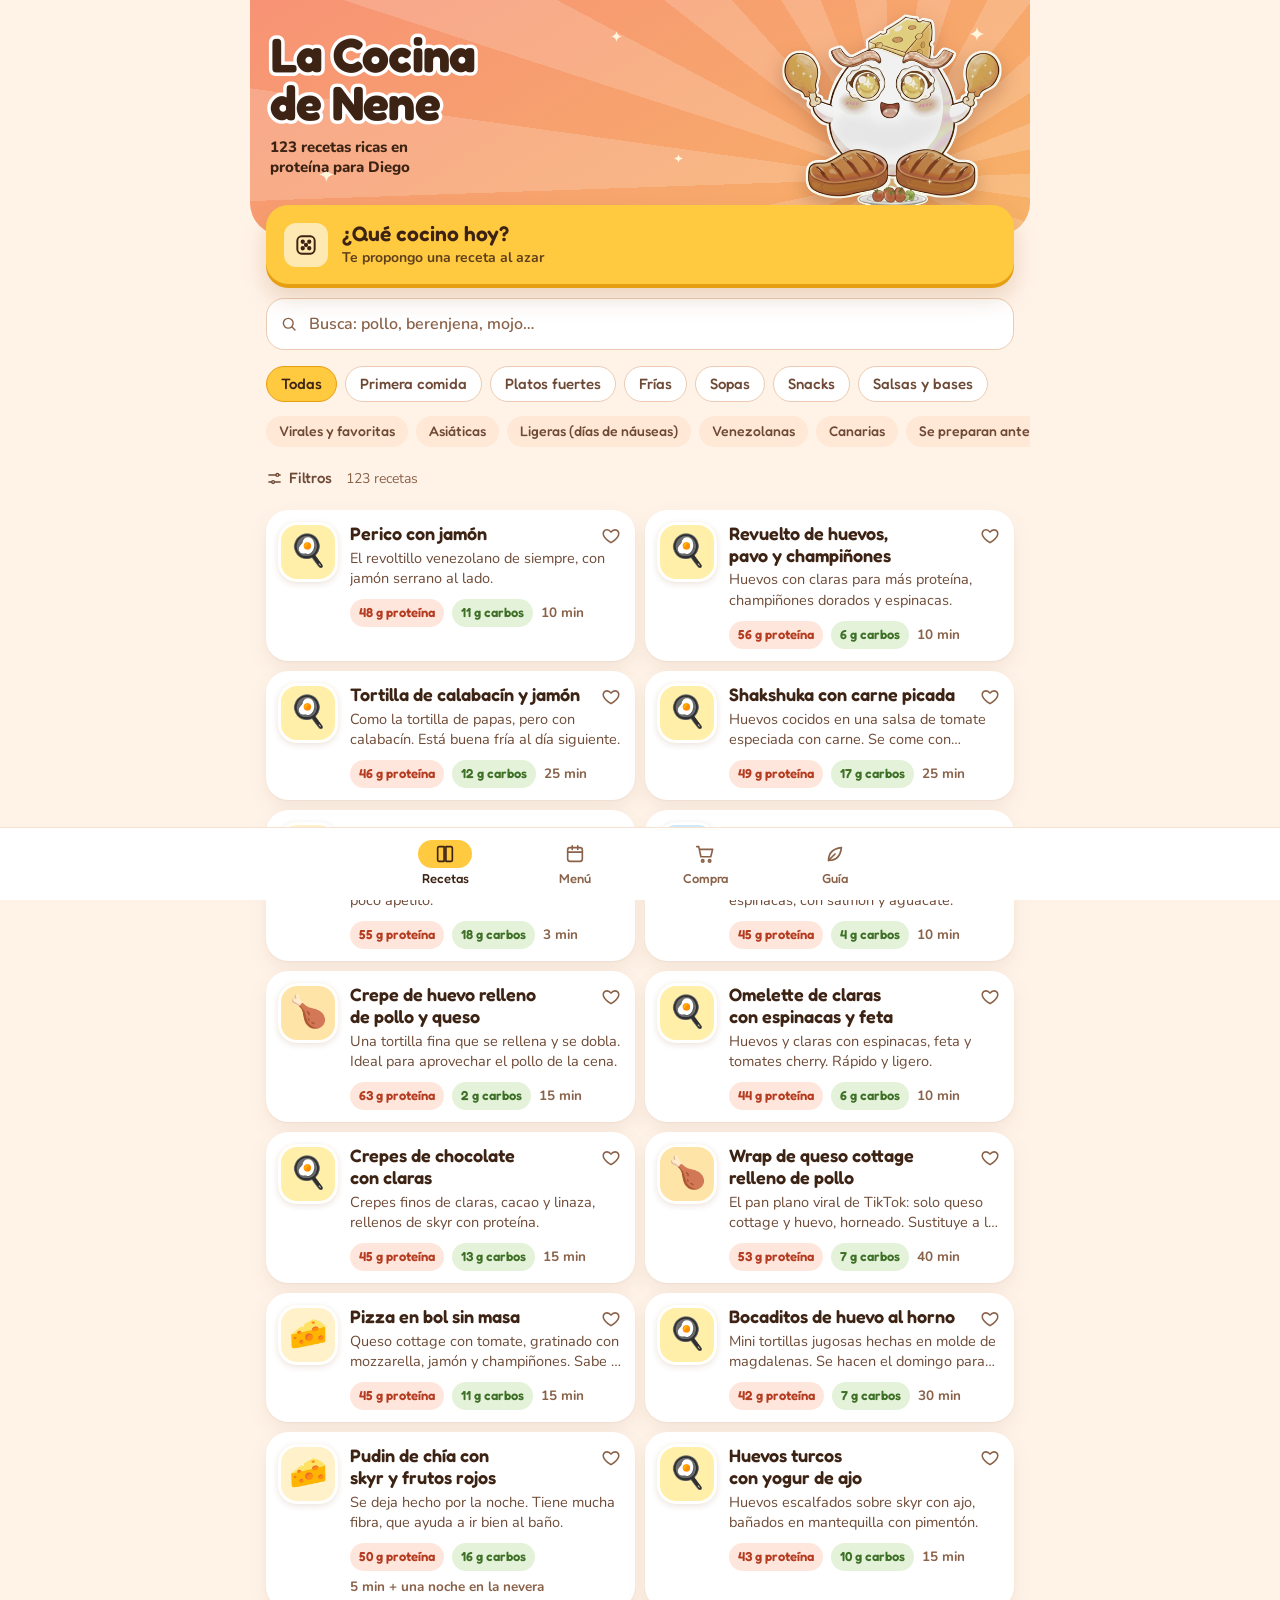
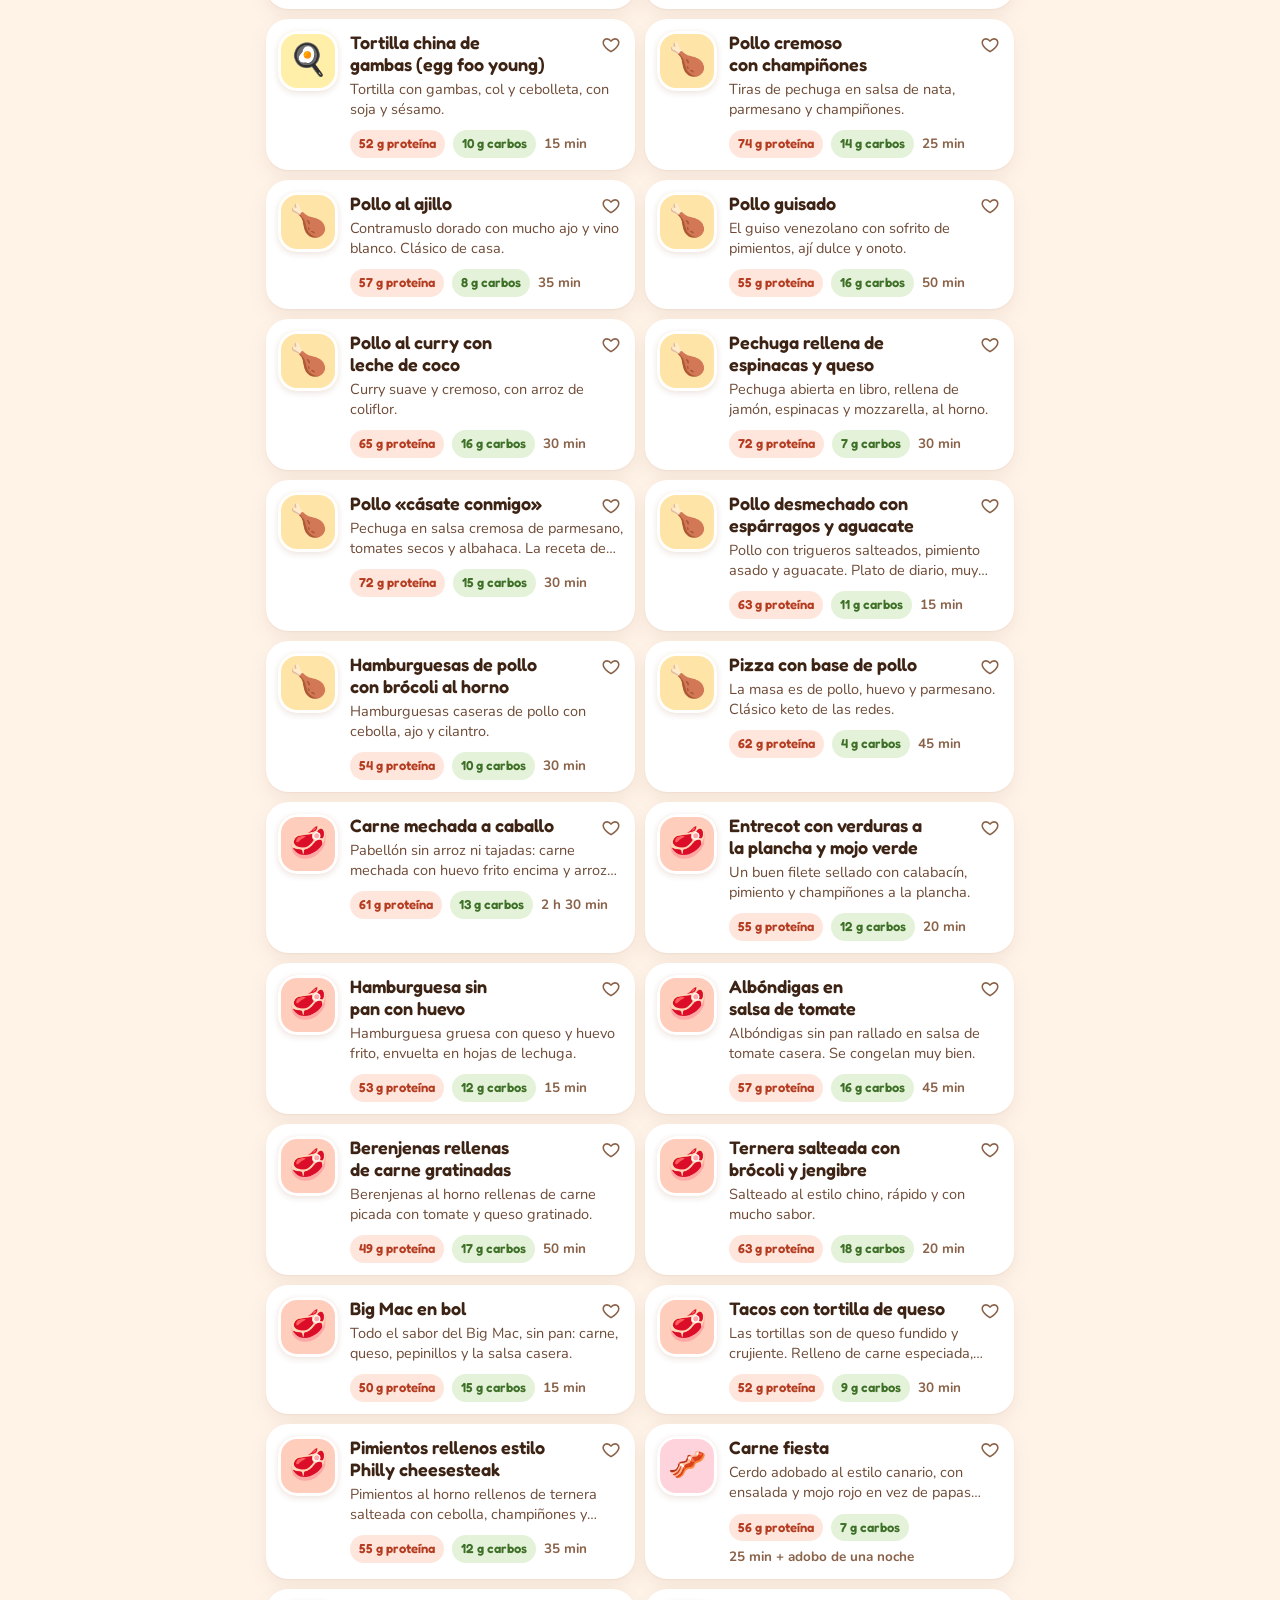
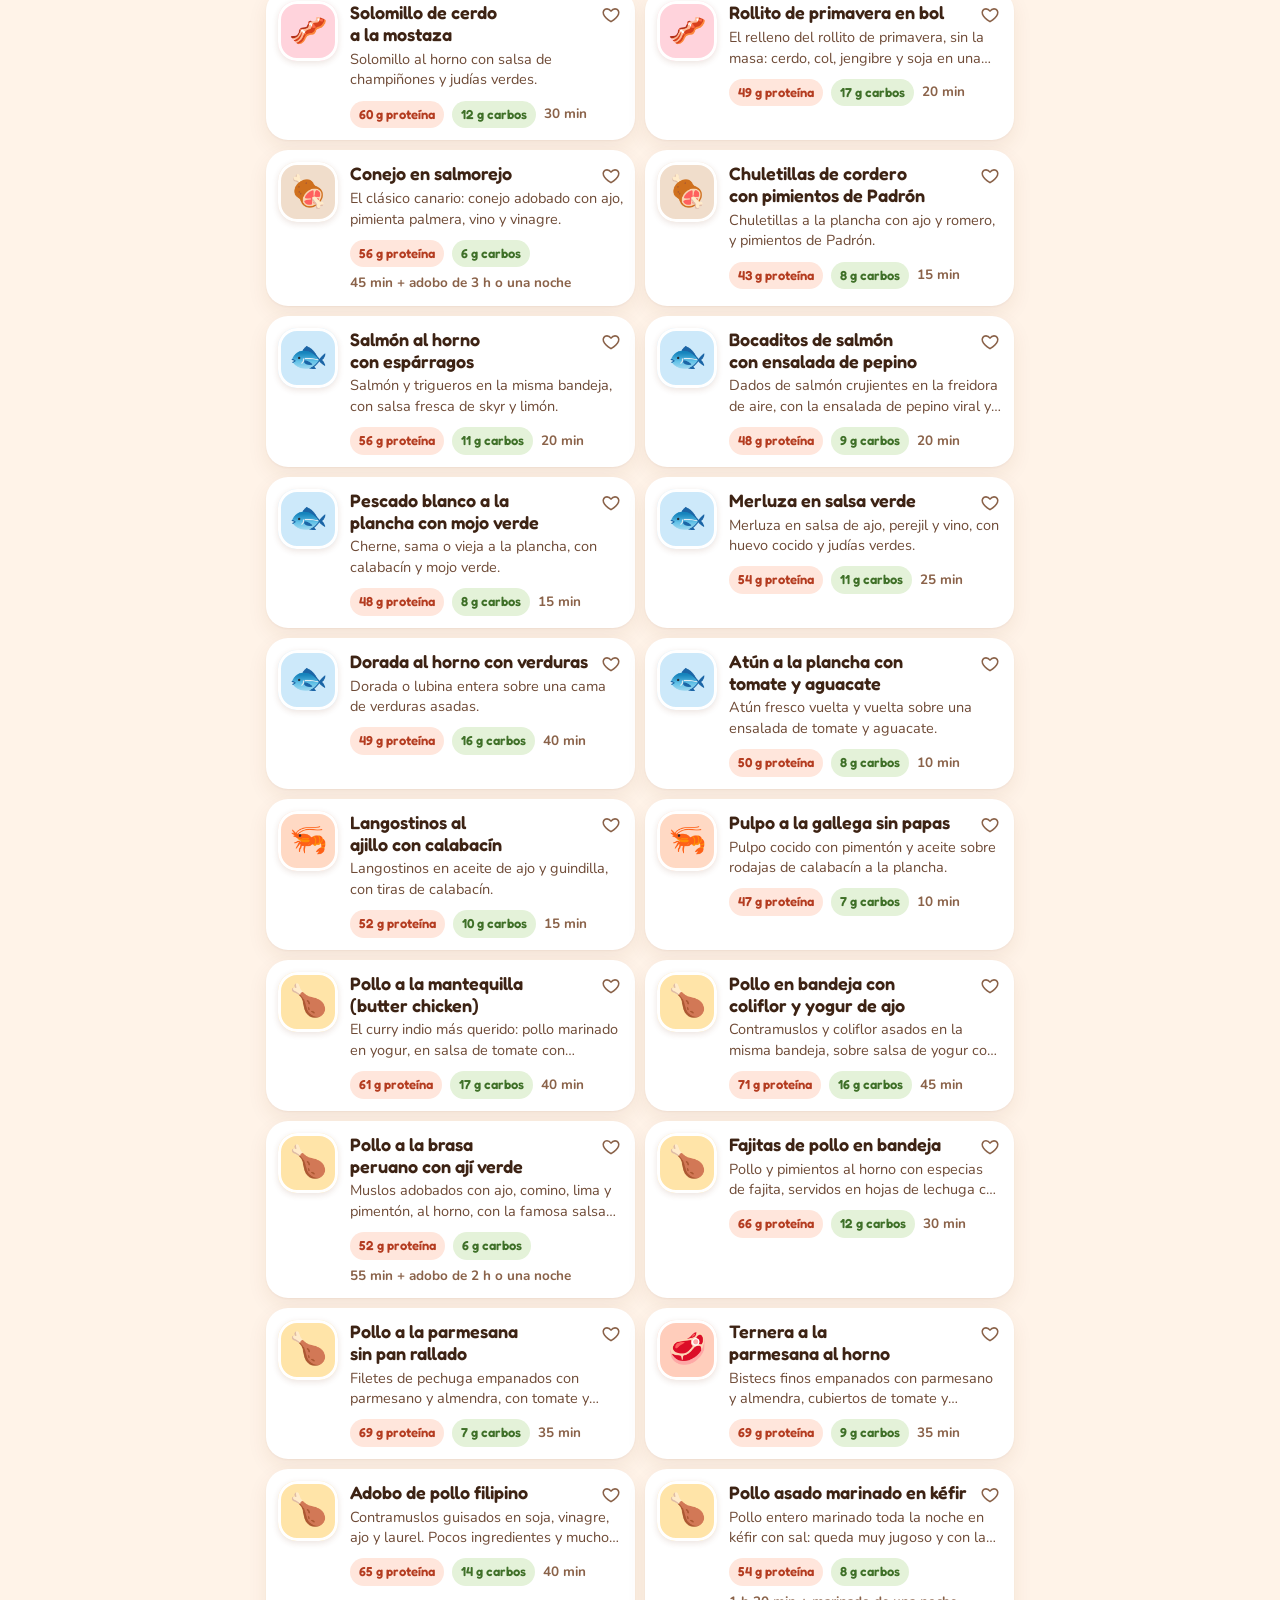
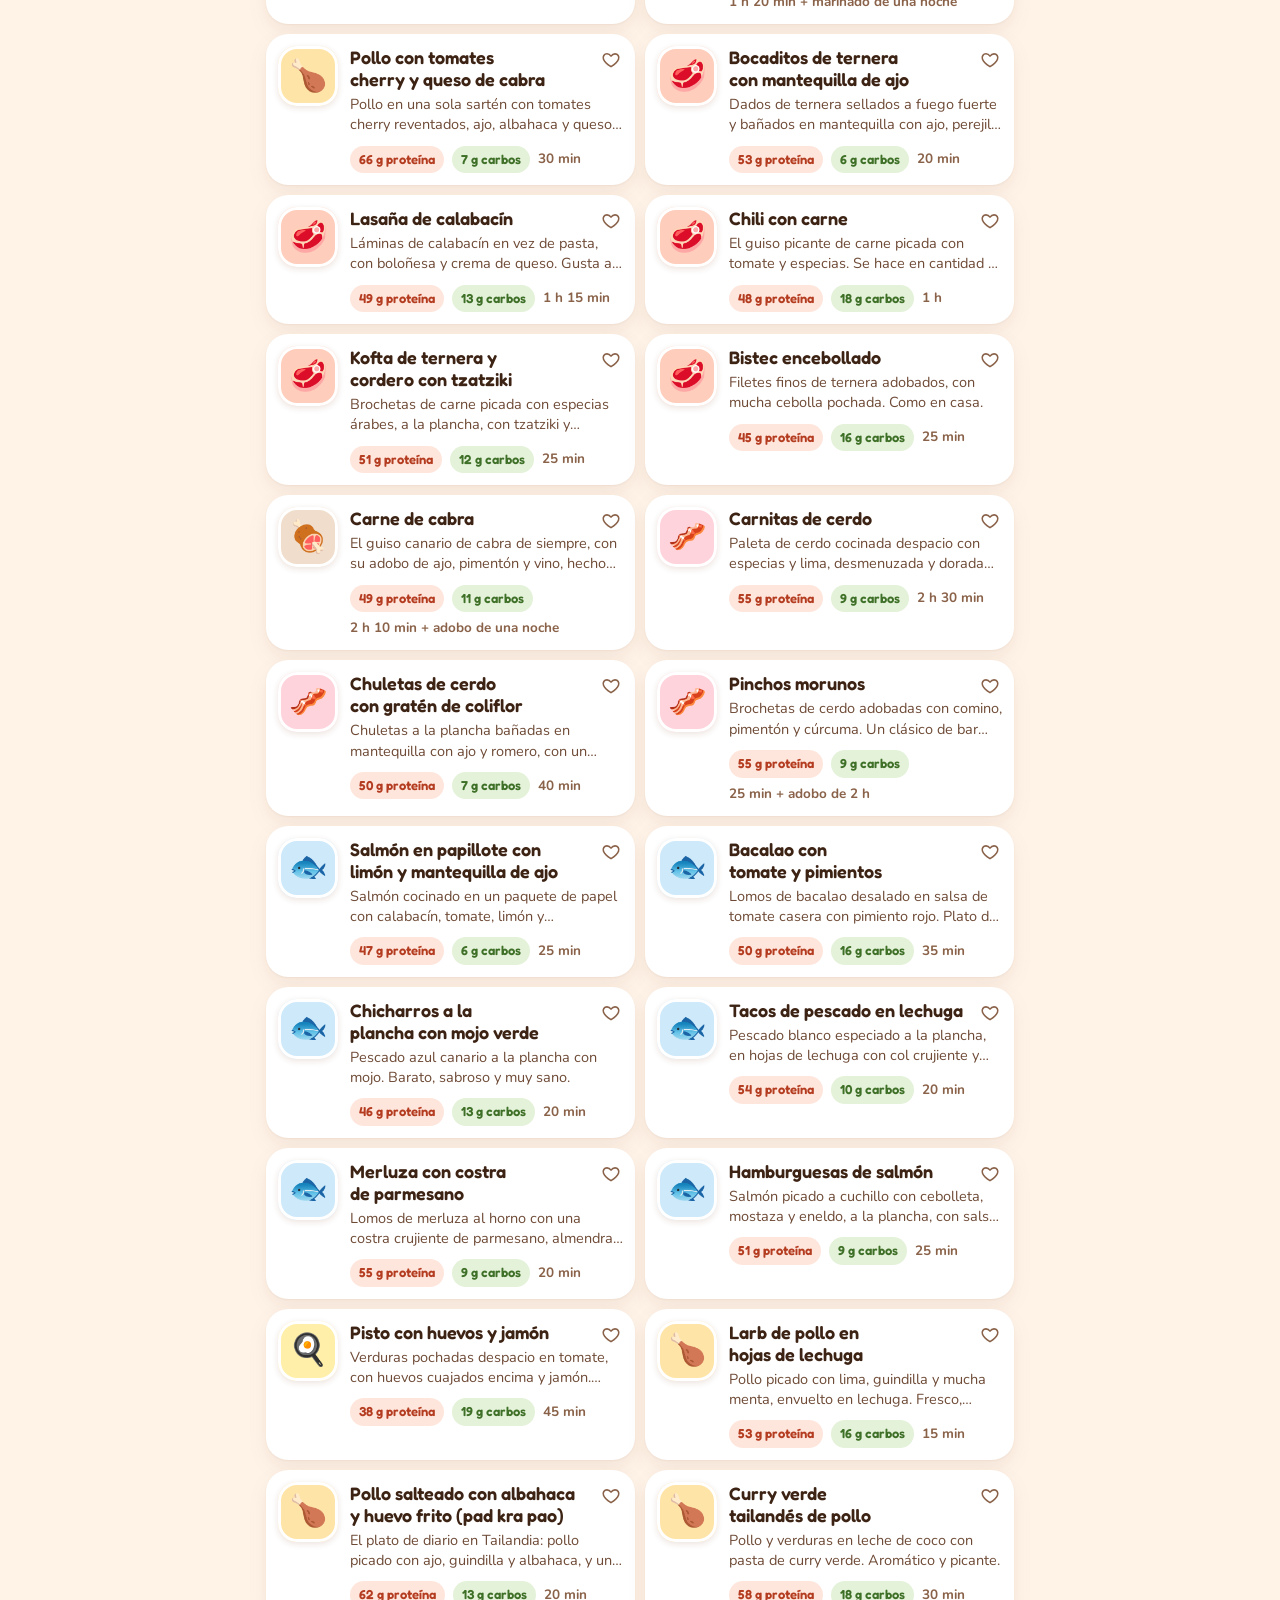
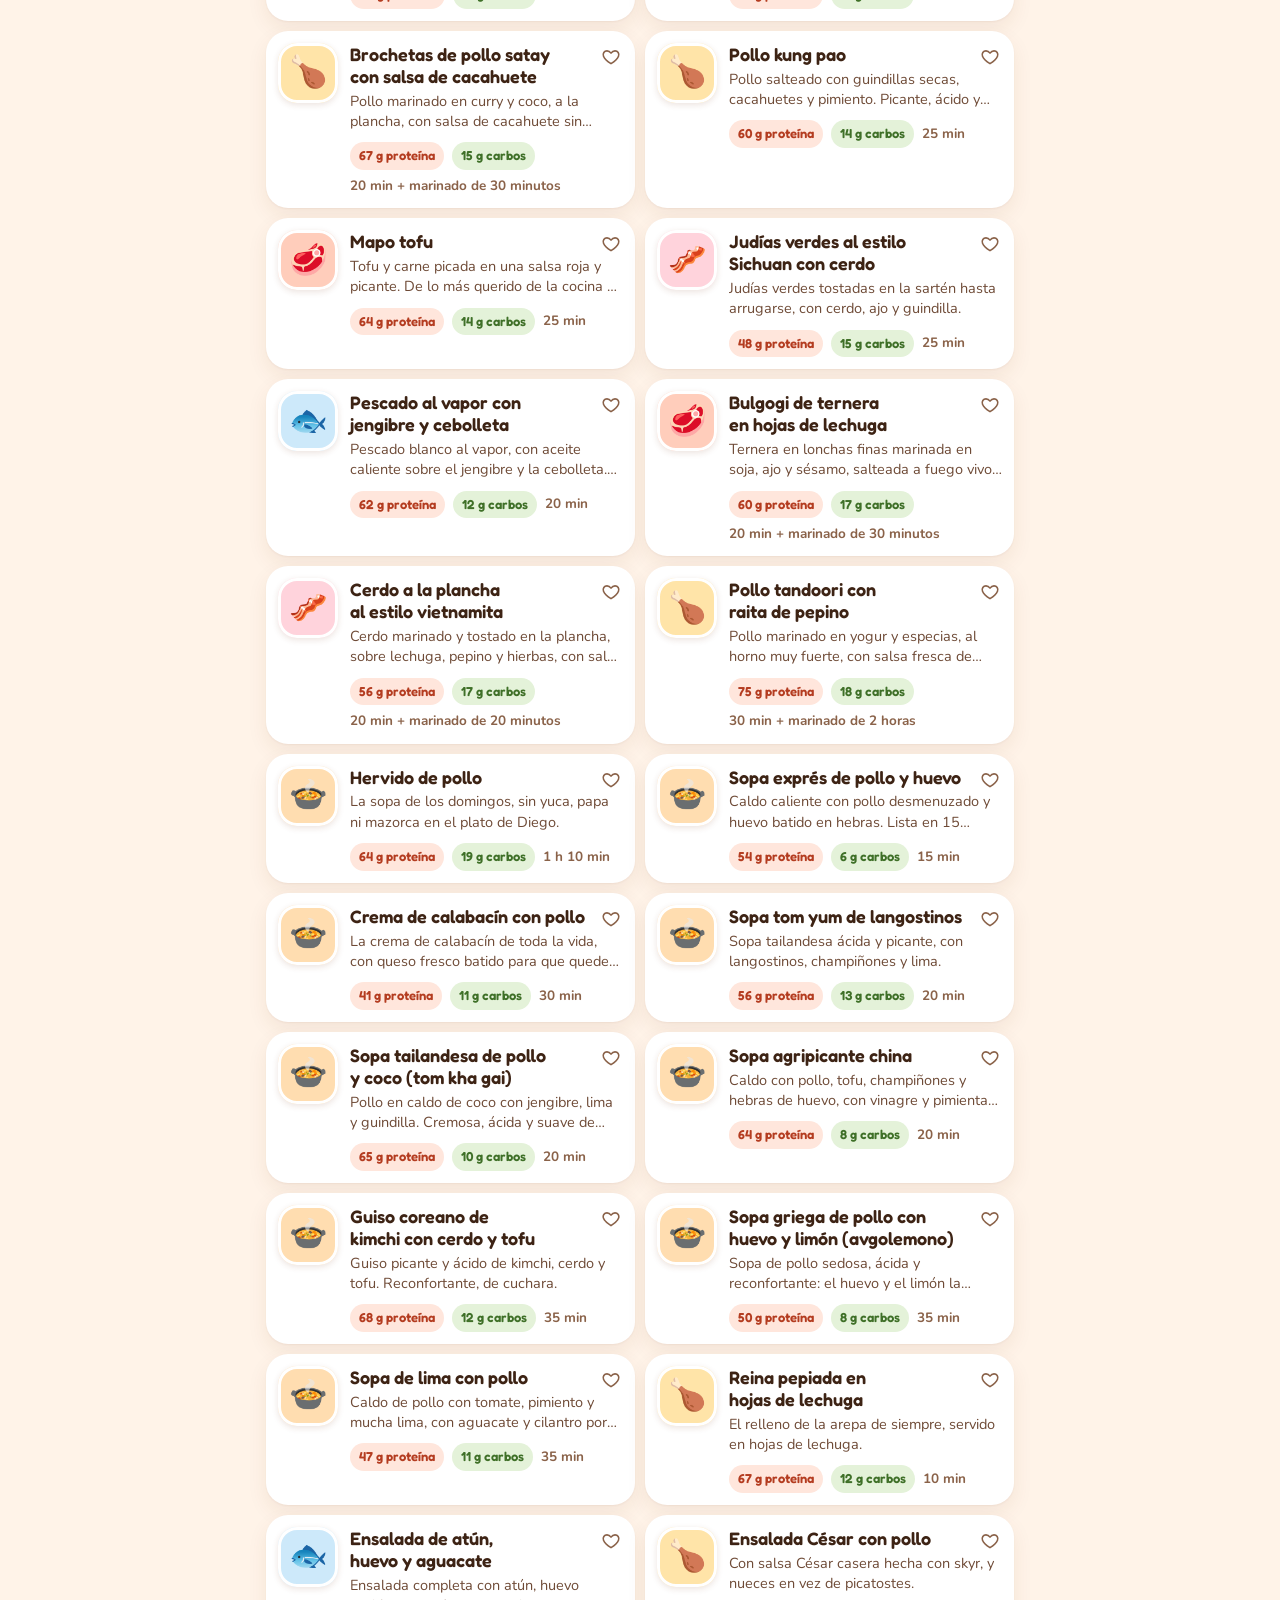
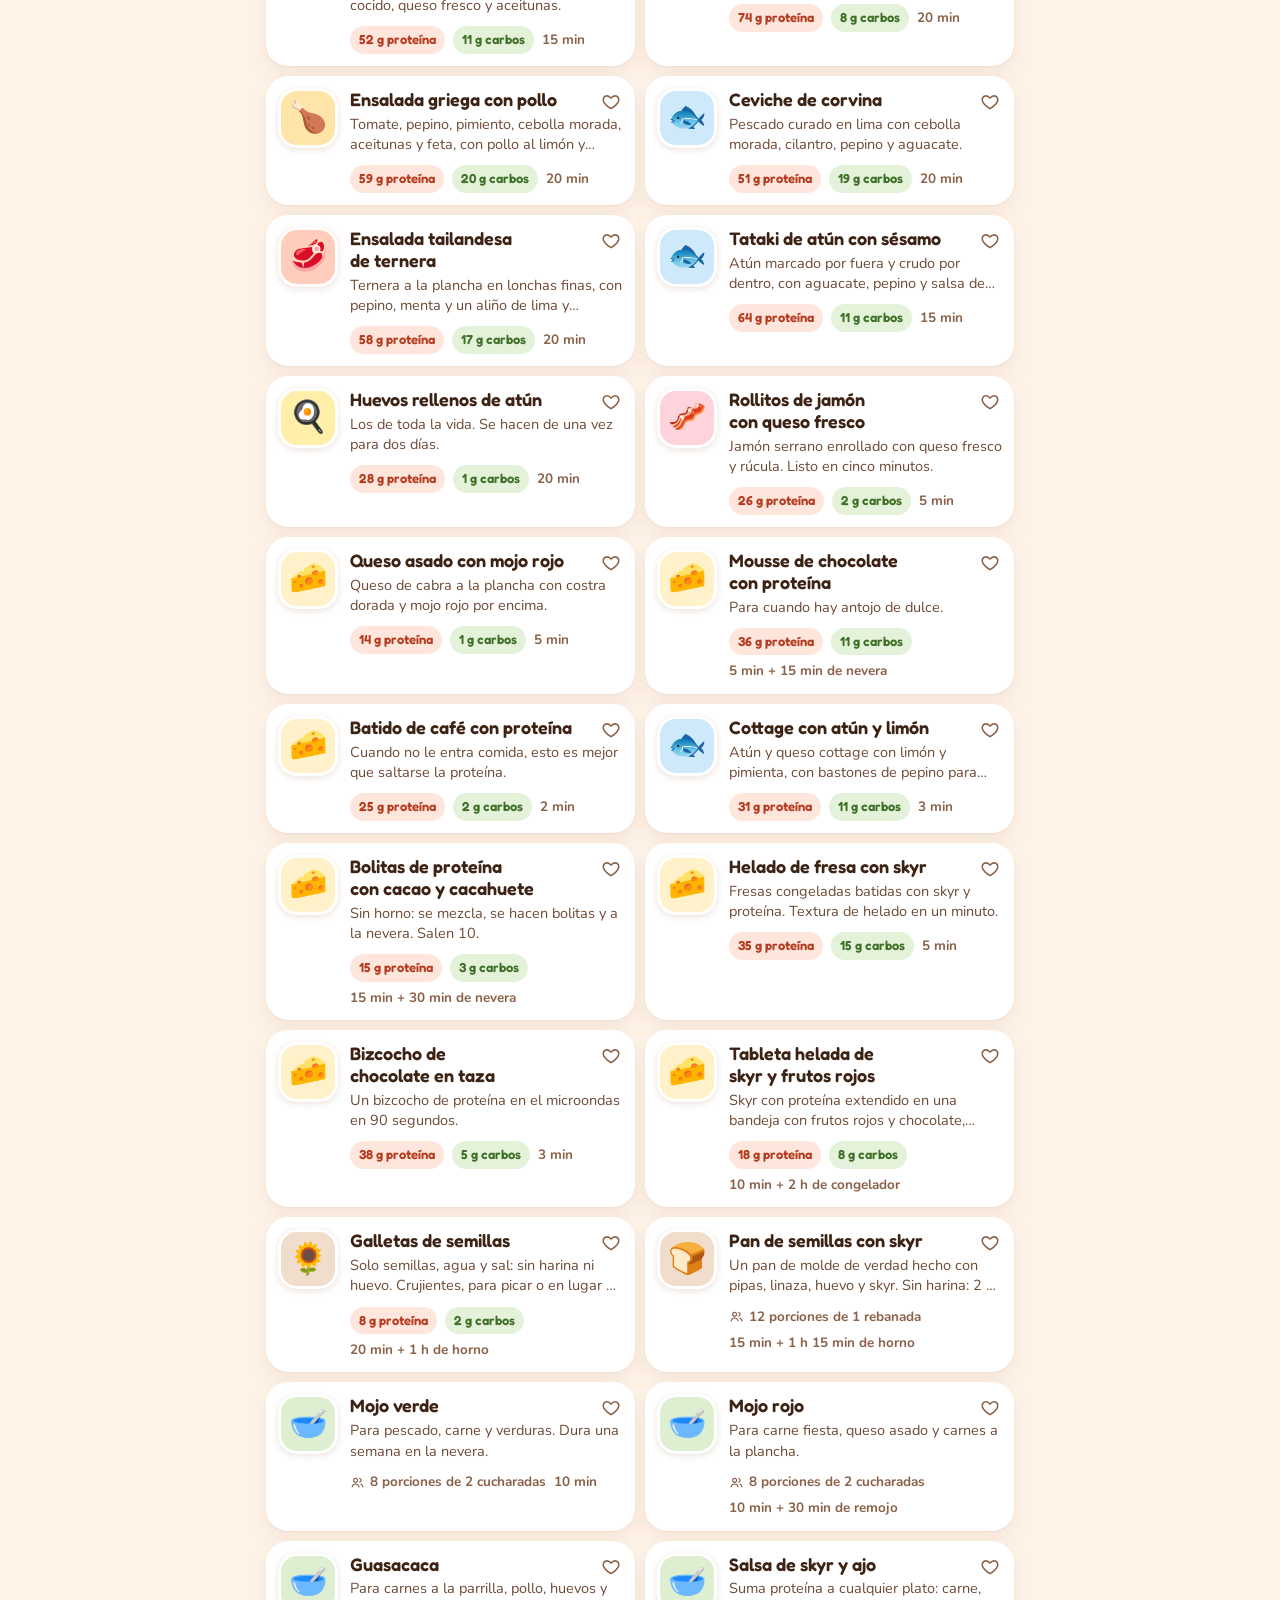
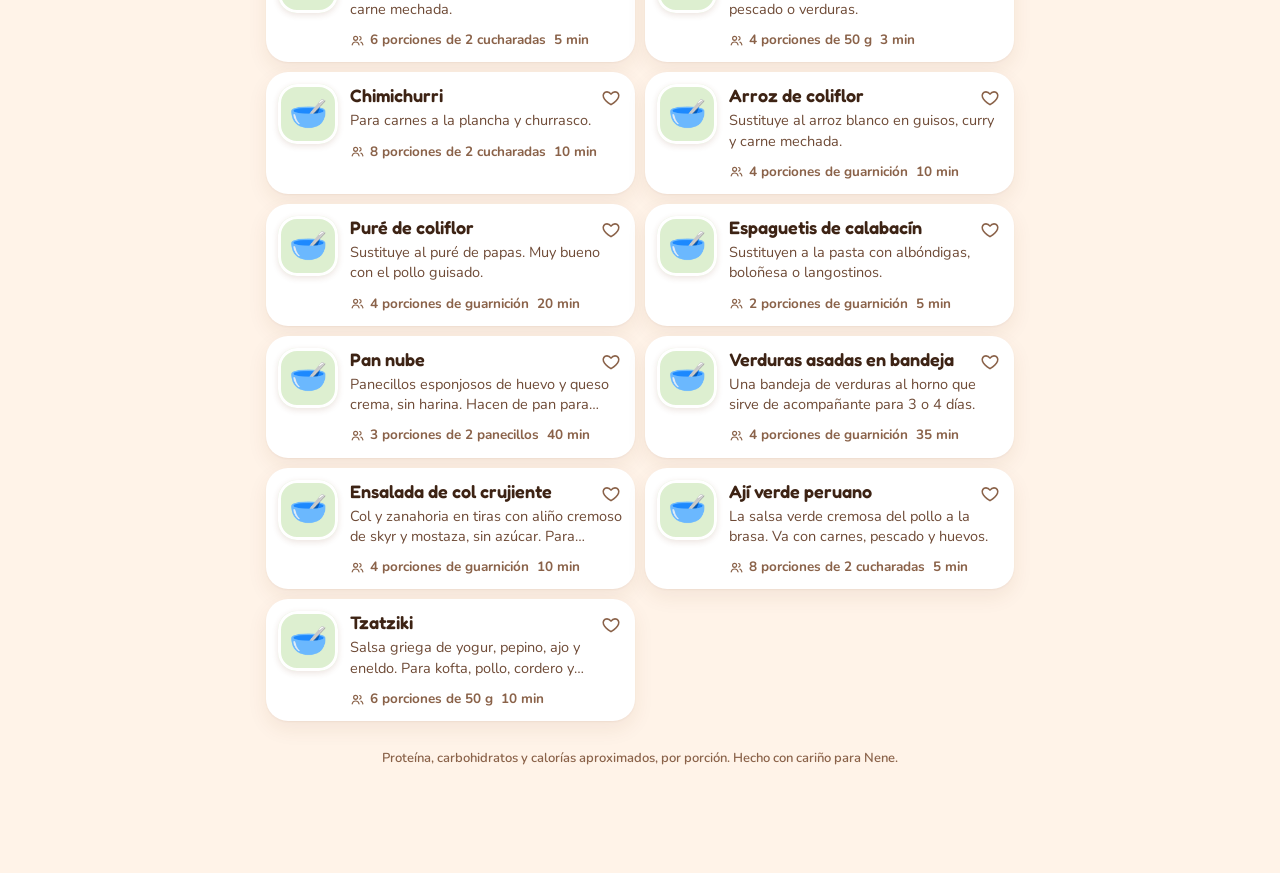
==== commit ea3c05c6: "V9.7: pan de semillas con skyr Pan de molde sin harina con pipas de calabaza, linaza, psyllium, huev" ====
--- a/index.html
+++ b/index.html
@@ -761,7 +761,7 @@
       <header class="app-head hero">
         <div class="hero-txt">
           <h1>La Cocina<br>de Nene</h1>
-          <p class="sub">122 recetas ricas en proteína para Diego</p>
+          <p class="sub">123 recetas ricas en proteína para Diego</p>
         </div>
         <img class="hero-egg" src="mascota.png" alt="" width="420" height="372">
       </header>
@@ -829,11 +829,11 @@
     <h1>La Cocina de Nene</h1>
     <p class="note-js">Estás viendo la versión sencilla, sin botones. Aquí están todas las recetas y la guía.</p>
     <p class="note-js" id="js-err" hidden></p>
-    <h2>Primera comida</h2><article class="book-r" id="r-perico"><p class="kicker">Primera comida · Venezolana</p><h3>Perico con jamón</h3><p class="lead">El revoltillo venezolano de siempre, con jamón serrano al lado.</p><p class="book-meta">10 min · 1 porción · por porción: 48 g de proteína, 11 g de carbohidratos, 38 g de grasa, unas 580 kcal</p><h4>Ingredientes</h4><ul class="ings"><li class="ing"><span class="ing-n">Huevos</span><span class="ing-q">4</span></li><li class="ing"><span class="ing-n">Tomate<small>pequeño</small></span><span class="ing-q">1</span></li><li class="ing"><span class="ing-n">Cebolla</span><span class="ing-q">¼</span></li><li class="ing"><span class="ing-n">Pimiento rojo</span><span class="ing-q">¼</span></li><li class="ing"><span class="ing-n">Queso fresco<small>o queso blanco, desmenuzado</small></span><span class="ing-q">40 g</span></li><li class="ing"><span class="ing-n">Jamón serrano<small>3 lonchas</small></span><span class="ing-q">45 g</span></li><li class="ing"><span class="ing-n">Mantequilla<small>1 cucharadita</small></span><span class="ing-q">5 g</span></li><li class="ing"><span class="ing-n">Sal y pimienta</span><span class="ing-q">al gusto</span></li></ul><h4>Preparación</h4><ol class="steps"><li class="step"><span class="step-n">1</span><span>Pica la cebolla, el pimiento y el tomate en cuadritos pequeños.</span></li><li class="step"><span class="step-n">2</span><span>Derrite la mantequilla a fuego medio y sofríe la cebolla y el pimiento 3 minutos.</span></li><li class="step"><span class="step-n">3</span><span>Añade el tomate y cocina 2 minutos más.</span></li><li class="step"><span class="step-n">4</span><span>Bate los huevos con una pizca de sal, échalos a la sartén y remueve suave hasta que cuajen pero sigan jugosos.</span></li><li class="step"><span class="step-n">5</span><span>Sirve con el queso por encima y el jamón al lado.</span></li></ol><div class="notes"><div class="note note-tip"><b>Consejo</b>Para sumar 7 g más de proteína, añade 2 claras al batir los huevos.</div><div class="note note-fam"><b>Para la familia</b>Para los demás, con arepas. Para Diego, sin arepa: el jamón hace de acompañante.</div></div></article><article class="book-r" id="r-revuelto-pavo"><p class="kicker">Primera comida · Española</p><h3>Revuelto de huevos, pavo y champiñones</h3><p class="lead">Huevos con claras para más proteína, champiñones dorados y espinacas.</p><p class="book-meta">10 min · 1 porción · por porción: 56 g de proteína, 6 g de carbohidratos, 23 g de grasa, unas 460 kcal</p><h4>Ingredientes</h4><ul class="ings"><li class="ing"><span class="ing-n">Huevos</span><span class="ing-q">3</span></li><li class="ing"><span class="ing-n">Claras de huevo<small>líquidas, en brik</small></span><span class="ing-q">150 ml</span></li><li class="ing"><span class="ing-n">Taquitos de pavo</span><span class="ing-q">80 g</span></li><li class="ing"><span class="ing-n">Champiñones<small>laminados</small></span><span class="ing-q">100 g</span></li><li class="ing"><span class="ing-n">Espinacas baby</span><span class="ing-q">1 puñado</span></li><li class="ing"><span class="ing-n">Aceite de oliva</span><span class="ing-q">1 cdta</span></li><li class="ing"><span class="ing-n">Sal y pimienta</span><span class="ing-q">al gusto</span></li></ul><h4>Preparación</h4><ol class="steps"><li class="step"><span class="step-n">1</span><span>Calienta el aceite a fuego medio y saltea los champiñones 4 minutos, hasta que suelten el agua y se doren.</span></li><li class="step"><span class="step-n">2</span><span>Añade las espinacas y el pavo y remueve 1 minuto, hasta que las espinacas bajen.</span></li><li class="step"><span class="step-n">3</span><span>Bate los huevos con las claras y una pizca de sal.</span></li><li class="step"><span class="step-n">4</span><span>Baja el fuego, echa el huevo y remueve despacio con una espátula hasta que cuaje en trozos grandes y jugosos.</span></li></ol><div class="notes"><div class="note note-tip"><b>Consejo</b>Las claras líquidas en brik ahorran tiempo: 150 ml son unas 5 claras y 16 g de proteína sin grasa.</div></div></article><article class="book-r" id="r-tortilla-calabacin"><p class="kicker">Primera comida · Española</p><h3>Tortilla de calabacín y jamón</h3><p class="lead">Como la tortilla de papas, pero con calabacín. Está buena fría al día siguiente.</p><p class="book-meta">25 min · 2 porciones · por porción: 46 g de proteína, 12 g de carbohidratos, 44 g de grasa, unas 630 kcal</p><h4>Ingredientes</h4><ul class="ings"><li class="ing"><span class="ing-n">Huevos</span><span class="ing-q">6</span></li><li class="ing"><span class="ing-n">Claras de huevo</span><span class="ing-q">120 ml</span></li><li class="ing"><span class="ing-n">Calabacín<small>mediano</small></span><span class="ing-q">2</span></li><li class="ing"><span class="ing-n">Cebolla</span><span class="ing-q">1</span></li><li class="ing"><span class="ing-n">Taquitos de jamón serrano</span><span class="ing-q">100 g</span></li><li class="ing"><span class="ing-n">Aceite de oliva</span><span class="ing-q">3 cdas</span></li><li class="ing"><span class="ing-n">Sal</span><span class="ing-q">al gusto</span></li></ul><h4>Preparación</h4><ol class="steps"><li class="step"><span class="step-n">1</span><span>Corta el calabacín en láminas finas y la cebolla en tiras.</span></li><li class="step"><span class="step-n">2</span><span>Pocha el calabacín y la cebolla en el aceite a fuego medio-bajo unos 12 minutos, hasta que estén blandos. Escurre el líquido que suelten.</span></li><li class="step"><span class="step-n">3</span><span>Bate los huevos y las claras con sal. Mezcla con las verduras y el jamón.</span></li><li class="step"><span class="step-n">4</span><span>Vierte en una sartén antiadherente pequeña a fuego bajo y cocina 5 minutos, hasta que cuajen los bordes.</span></li><li class="step"><span class="step-n">5</span><span>Dale la vuelta con un plato, vuelve a meterla en la sartén y cocina 3 minutos más.</span></li></ol><div class="notes"><div class="note note-tip"><b>Consejo</b>El truco es escurrir bien el calabacín. Si no, la tortilla queda aguada.</div><div class="note note-fam"><b>Para la familia</b>Es la misma tortilla para todos. Los demás pueden acompañarla con pan.</div><div class="note note-keep"><b>Se guarda</b>2 días en la nevera, tapada.</div></div></article><article class="book-r" id="r-shakshuka"><p class="kicker">Primera comida · Internacional</p><h3>Shakshuka con carne picada</h3><p class="lead">Huevos cocidos en una salsa de tomate especiada con carne. Se come con cuchara.</p><p class="book-meta">25 min · 2 porciones · por porción: 49 g de proteína, 17 g de carbohidratos, 45 g de grasa, unas 670 kcal</p><h4>Ingredientes</h4><ul class="ings"><li class="ing"><span class="ing-n">Huevos</span><span class="ing-q">4</span></li><li class="ing"><span class="ing-n">Carne picada de ternera</span><span class="ing-q">300 g</span></li><li class="ing"><span class="ing-n">Tomate triturado natural<small>1 bote</small></span><span class="ing-q">400 g</span></li><li class="ing"><span class="ing-n">Pimiento rojo</span><span class="ing-q">1</span></li><li class="ing"><span class="ing-n">Cebolla</span><span class="ing-q">½</span></li><li class="ing"><span class="ing-n">Ajo</span><span class="ing-q">2 dientes</span></li><li class="ing"><span class="ing-n">Comino molido</span><span class="ing-q">1 cdta</span></li><li class="ing"><span class="ing-n">Pimentón dulce</span><span class="ing-q">1 cdta</span></li><li class="ing"><span class="ing-n">Aceite de oliva</span><span class="ing-q">1 cda</span></li><li class="ing"><span class="ing-n">Queso feta<small>opcional</small></span><span class="ing-q">40 g</span></li><li class="ing"><span class="ing-n">Cilantro<small>o perejil</small></span><span class="ing-q">½ manojo</span></li><li class="ing"><span class="ing-n">Sal y pimienta</span><span class="ing-q">al gusto</span></li></ul><h4>Preparación</h4><ol class="steps"><li class="step"><span class="step-n">1</span><span>En una sartén honda, sofríe la cebolla, el pimiento y el ajo picados en el aceite, 5 minutos.</span></li><li class="step"><span class="step-n">2</span><span>Sube el fuego, añade la carne y dórala 5 minutos, rompiéndola con la cuchara.</span></li><li class="step"><span class="step-n">3</span><span>Añade el comino, el pimentón, sal y el tomate. Cocina 8 minutos, hasta que la salsa espese.</span></li><li class="step"><span class="step-n">4</span><span>Haz 4 huecos con la cuchara y casca un huevo en cada uno. Tapa y cocina a fuego bajo 5 o 6 minutos, hasta que la clara cuaje y la yema siga blanda.</span></li><li class="step"><span class="step-n">5</span><span>Termina con el feta desmenuzado y el cilantro picado.</span></li></ol><div class="notes"><div class="note note-tip"><b>Consejo</b>Usa tomate triturado natural, no tomate frito: el frito lleva azúcar.</div><div class="note note-fam"><b>Para la familia</b>Los demás pueden mojar pan. Diego, a cucharadas.</div></div></article><article class="book-r" id="r-bowl-skyr"><p class="kicker">Primera comida · Internacional</p><h3>Bowl de skyr con proteína y frutos rojos</h3><p class="lead">Sin cocinar. Para los días con prisa o con poco apetito.</p><p class="book-meta">3 min · 1 porción · por porción: 55 g de proteína, 18 g de carbohidratos, 16 g de grasa, unas 430 kcal</p><h4>Ingredientes</h4><ul class="ings"><li class="ing"><span class="ing-n">Skyr o yogur alto en proteína</span><span class="ing-q">250 g</span></li><li class="ing"><span class="ing-n">Proteína whey<small>vainilla o neutra, 30 g</small></span><span class="ing-q">1 cazo</span></li><li class="ing"><span class="ing-n">Frambuesas o arándanos</span><span class="ing-q">50 g</span></li><li class="ing"><span class="ing-n">Nueces</span><span class="ing-q">20 g</span></li><li class="ing"><span class="ing-n">Canela</span><span class="ing-q">al gusto</span></li></ul><h4>Preparación</h4><ol class="steps"><li class="step"><span class="step-n">1</span><span>Mezcla la proteína con el skyr hasta que no queden grumos. Si queda muy espeso, añade un chorrito de agua.</span></li><li class="step"><span class="step-n">2</span><span>Pon por encima los frutos rojos, las nueces troceadas y canela.</span></li></ol><div class="notes"><div class="note note-tip"><b>Consejo</b>Compra skyr o queso fresco batido 0 %. El yogur griego normal tiene mucha grasa y poca proteína.</div></div></article><article class="book-r" id="r-huevos-salmon"><p class="kicker">Primera comida · Internacional</p><h3>Huevos con salmón ahumado y aguacate</h3><p class="lead">Huevos pasados por agua sobre espinacas, con salmón y aguacate.</p><p class="book-meta">10 min · 1 porción · por porción: 45 g de proteína, 4 g de carbohidratos, 42 g de grasa, unas 580 kcal</p><h4>Ingredientes</h4><ul class="ings"><li class="ing"><span class="ing-n">Huevos</span><span class="ing-q">3</span></li><li class="ing"><span class="ing-n">Salmón ahumado</span><span class="ing-q">100 g</span></li><li class="ing"><span class="ing-n">Aguacate</span><span class="ing-q">½</span></li><li class="ing"><span class="ing-n">Espinacas baby</span><span class="ing-q">1 puñado</span></li><li class="ing"><span class="ing-n">Limón</span><span class="ing-q">½</span></li><li class="ing"><span class="ing-n">Aceite de oliva</span><span class="ing-q">1 cdta</span></li><li class="ing"><span class="ing-n">Pimienta negra</span><span class="ing-q">al gusto</span></li></ul><h4>Preparación</h4><ol class="steps"><li class="step"><span class="step-n">1</span><span>Hierve agua, mete los huevos con cuidado y cuécelos 6 minutos y medio. Pásalos a agua fría y pélalos.</span></li><li class="step"><span class="step-n">2</span><span>Saltea las espinacas 1 minuto con el aceite, solo hasta que bajen.</span></li><li class="step"><span class="step-n">3</span><span>Emplata las espinacas, el salmón, el aguacate en láminas y los huevos abiertos por la mitad.</span></li><li class="step"><span class="step-n">4</span><span>Termina con limón y pimienta negra.</span></li></ol><div class="notes"><div class="note note-tip"><b>Consejo</b>Entra fácil los días de poco apetito.</div></div></article><article class="book-r" id="r-crepe-pollo"><p class="kicker">Primera comida · Internacional</p><h3>Crepe de huevo relleno de pollo y queso</h3><p class="lead">Una tortilla fina que se rellena y se dobla. Ideal para aprovechar el pollo de la cena.</p><p class="book-meta">15 min · 1 porción · por porción: 63 g de proteína, 2 g de carbohidratos, 26 g de grasa, unas 500 kcal</p><h4>Ingredientes</h4><ul class="ings"><li class="ing"><span class="ing-n">Huevos</span><span class="ing-q">2</span></li><li class="ing"><span class="ing-n">Claras de huevo</span><span class="ing-q">100 ml</span></li><li class="ing"><span class="ing-n">Pollo cocinado<small>desmenuzado</small></span><span class="ing-q">100 g</span></li><li class="ing"><span class="ing-n">Mozzarella rallada</span><span class="ing-q">30 g</span></li><li class="ing"><span class="ing-n">Espinacas baby</span><span class="ing-q">1 puñado</span></li><li class="ing"><span class="ing-n">Aceite de oliva</span><span class="ing-q">1 cdta</span></li><li class="ing"><span class="ing-n">Orégano</span><span class="ing-q">al gusto</span></li><li class="ing"><span class="ing-n">Sal</span><span class="ing-q">al gusto</span></li></ul><h4>Preparación</h4><ol class="steps"><li class="step"><span class="step-n">1</span><span>Bate los huevos y las claras con sal.</span></li><li class="step"><span class="step-n">2</span><span>Calienta una sartén antiadherente grande a fuego medio-bajo con unas gotas de aceite. Vierte el huevo y mueve la sartén para que cubra todo el fondo.</span></li><li class="step"><span class="step-n">3</span><span>Cocina 2 minutos, hasta que casi cuaje, y dale la vuelta con una espátula.</span></li><li class="step"><span class="step-n">4</span><span>Pon en una mitad el pollo, las espinacas, el queso y orégano. Dobla, tapa y deja 1 minuto para que se funda el queso.</span></li></ol><div class="notes"><div class="note note-tip"><b>Consejo</b>Sale perfecto con el pollo que sobre del Pollo al ajillo, del Pollo guisado o de un pollo asado.</div></div></article><article class="book-r" id="r-omelette-sascha"><p class="kicker">Primera comida · Viral y favorita</p><h3>Omelette de claras con espinacas y feta</h3><p class="lead">Huevos y claras con espinacas, feta y tomates cherry. Rápido y ligero.</p><p class="book-meta">10 min · 1 porción · por porción: 44 g de proteína, 6 g de carbohidratos, 30 g de grasa, unas 470 kcal</p><h4>Ingredientes</h4><ul class="ings"><li class="ing"><span class="ing-n">Huevos</span><span class="ing-q">3</span></li><li class="ing"><span class="ing-n">Claras de huevo</span><span class="ing-q">150 ml</span></li><li class="ing"><span class="ing-n">Espinacas baby</span><span class="ing-q">1 puñado</span></li><li class="ing"><span class="ing-n">Queso feta</span><span class="ing-q">40 g</span></li><li class="ing"><span class="ing-n">Tomates cherry</span><span class="ing-q">4</span></li><li class="ing"><span class="ing-n">Aceite de oliva</span><span class="ing-q">1 cdta</span></li><li class="ing"><span class="ing-n">Sal y pimienta</span><span class="ing-q">al gusto</span></li></ul><h4>Preparación</h4><ol class="steps"><li class="step"><span class="step-n">1</span><span>Bate los huevos y las claras con sal y pimienta.</span></li><li class="step"><span class="step-n">2</span><span>Saltea las espinacas 1 minuto en una sartén antiadherente con el aceite.</span></li><li class="step"><span class="step-n">3</span><span>Vierte el huevo por encima y cocina a fuego medio-bajo 3 minutos, hasta que casi cuaje.</span></li><li class="step"><span class="step-n">4</span><span>Reparte el feta desmenuzado en una mitad, dobla y deja 1 minuto más.</span></li><li class="step"><span class="step-n">5</span><span>Sirve con los tomates cherry partidos.</span></li></ol><div class="notes"><div class="note note-src"><b>De dónde viene</b>Idea de Sascha Fitness. Aquí con más claras para subir la proteína. <a href="https://es.saschafitness.com/blogs/nutricion-y-recetas/5-recetas-altas-en-proteina-para-bajar-de-peso" target="_blank" rel="noopener">Ver la original</a></div></div></article><article class="book-r" id="r-crepes-sascha"><p class="kicker">Primera comida · Viral y favorita</p><h3>Crepes de chocolate con claras</h3><p class="lead">Crepes finos de claras, cacao y linaza, rellenos de skyr con proteína.</p><p class="book-meta">15 min · 1 porción · por porción: 45 g de proteína, 13 g de carbohidratos, 6 g de grasa, unas 290 kcal</p><h4>Ingredientes</h4><ul class="ings"><li class="ing"><span class="ing-n">Claras de huevo<small>unas 4 claras</small></span><span class="ing-q">120 ml</span></li><li class="ing"><span class="ing-n">Bebida de almendras sin azúcar</span><span class="ing-q">30 ml</span></li><li class="ing"><span class="ing-n">Skyr o yogur alto en proteína<small>para el relleno</small></span><span class="ing-q">150 g</span></li><li class="ing"><span class="ing-n">Proteína whey<small>para el relleno, 15 g</small></span><span class="ing-q">½ cazo</span></li><li class="ing"><span class="ing-n">Frambuesas o arándanos</span><span class="ing-q">50 g</span></li><li class="ing"><span class="ing-n">Cacao puro en polvo<small>sin azúcar</small></span><span class="ing-q">1 cda</span></li><li class="ing"><span class="ing-n">Linaza molida</span><span class="ing-q">1 cda</span></li><li class="ing"><span class="ing-n">Vainilla</span><span class="ing-q">al gusto</span></li><li class="ing"><span class="ing-n">Edulcorante<small>eritritol o stevia</small></span><span class="ing-q">al gusto</span></li></ul><h4>Preparación</h4><ol class="steps"><li class="step"><span class="step-n">1</span><span>Tritura las claras con la bebida de almendras, el cacao, la linaza, unas gotas de vainilla y edulcorante.</span></li><li class="step"><span class="step-n">2</span><span>Calienta una sartén antiadherente a fuego medio-bajo con unas gotas de aceite. Vierte la mitad de la mezcla y mueve la sartén para que cubra el fondo.</span></li><li class="step"><span class="step-n">3</span><span>Cocina 1 o 2 minutos por cada lado. Haz el segundo crepe igual.</span></li><li class="step"><span class="step-n">4</span><span>Mezcla el skyr con la proteína hasta que quede liso.</span></li><li class="step"><span class="step-n">5</span><span>Rellena los crepes, dóblalos y pon los frutos rojos por encima.</span></li></ol><div class="notes"><div class="note note-src"><b>De dónde viene</b>Idea de Sascha Fitness, que las hace bajas en carbohidratos. La original lleva mermelada de calabaza; aquí el relleno es de skyr para sumar proteína. <a href="https://saschafitness.com/blogs/recipes/crepes-de-chocolate-bajas-en-carbohidratos" target="_blank" rel="noopener">Ver la original</a></div></div></article><article class="book-r" id="r-wrap-cottage"><p class="kicker">Primera comida · Viral y favorita</p><h3>Wrap de queso cottage relleno de pollo</h3><p class="lead">El pan plano viral de TikTok: solo queso cottage y huevo, horneado. Sustituye a la arepa o a la tortilla.</p><p class="book-meta">40 min · 2 porciones · por porción: 53 g de proteína, 7 g de carbohidratos, 19 g de grasa, unas 410 kcal</p><h4>Ingredientes</h4><ul class="ings"><li class="ing"><span class="ing-n">Queso cottage</span><span class="ing-q">250 g</span></li><li class="ing"><span class="ing-n">Huevos</span><span class="ing-q">2</span></li><li class="ing"><span class="ing-n">Pollo cocinado<small>o pavo en lonchas</small></span><span class="ing-q">200 g</span></li><li class="ing"><span class="ing-n">Lechuga</span><span class="ing-q">¼</span></li><li class="ing"><span class="ing-n">Tomate</span><span class="ing-q">1</span></li><li class="ing"><span class="ing-n">Guasacaca</span><span class="ing-q">2 cdas</span></li><li class="ing"><span class="ing-n">Orégano</span><span class="ing-q">al gusto</span></li><li class="ing"><span class="ing-n">Sal y pimienta</span><span class="ing-q">al gusto</span></li></ul><h4>Preparación</h4><ol class="steps"><li class="step"><span class="step-n">1</span><span>Enciende el horno a 190 °C y forra una bandeja con papel de horno.</span></li><li class="step"><span class="step-n">2</span><span>Tritura el queso cottage con los huevos, sal, pimienta y orégano hasta que quede liso.</span></li><li class="step"><span class="step-n">3</span><span>Extiende la mezcla en dos rectángulos finos, de medio centímetro de grosor.</span></li><li class="step"><span class="step-n">4</span><span>Hornea 30 a 35 minutos, hasta que estén dorados y firmes.</span></li><li class="step"><span class="step-n">5</span><span>Deja enfriar 5 minutos y despega el papel con cuidado.</span></li><li class="step"><span class="step-n">6</span><span>Rellena con el pollo, lechuga, tomate y guasacaca, y enrolla.</span></li></ol><div class="notes"><div class="note note-src"><b>De dónde viene</b>Receta viral en TikTok e Instagram (cottage cheese flatbread).</div><div class="note note-tip"><b>Consejo</b>Sin papel de horno se pega. Si lo dejas enfriar un poco, se despega mucho mejor.</div><div class="note note-fam"><b>Para la familia</b>Los demás pueden rellenar una arepa con lo mismo.</div><div class="note note-keep"><b>Se guarda</b>Los wraps sin rellenar aguantan 3 días en la nevera.</div></div></article><article class="book-r" id="r-pizza-bol-cottage"><p class="kicker">Primera comida · Viral y favorita</p><h3>Pizza en bol sin masa</h3><p class="lead">Queso cottage con tomate, gratinado con mozzarella, jamón y champiñones. Sabe a pizza.</p><p class="book-meta">15 min · 1 porción · por porción: 45 g de proteína, 11 g de carbohidratos, 24 g de grasa, unas 440 kcal</p><h4>Ingredientes</h4><ul class="ings"><li class="ing"><span class="ing-n">Queso cottage</span><span class="ing-q">200 g</span></li><li class="ing"><span class="ing-n">Tomate triturado natural</span><span class="ing-q">50 g</span></li><li class="ing"><span class="ing-n">Mozzarella rallada</span><span class="ing-q">40 g</span></li><li class="ing"><span class="ing-n">Jamón serrano<small>o pavo</small></span><span class="ing-q">40 g</span></li><li class="ing"><span class="ing-n">Champiñones<small>laminados</small></span><span class="ing-q">50 g</span></li><li class="ing"><span class="ing-n">Aceitunas</span><span class="ing-q">4</span></li><li class="ing"><span class="ing-n">Orégano</span><span class="ing-q">al gusto</span></li></ul><h4>Preparación</h4><ol class="steps"><li class="step"><span class="step-n">1</span><span>Enciende el horno a 200 °C (o usa el microondas).</span></li><li class="step"><span class="step-n">2</span><span>En un bol que pueda ir al horno, mezcla el queso cottage con el tomate y orégano.</span></li><li class="step"><span class="step-n">3</span><span>Cubre con la mozzarella, el jamón, los champiñones y las aceitunas.</span></li><li class="step"><span class="step-n">4</span><span>Hornea 12 minutos hasta que gratine, o 3 minutos en el microondas.</span></li></ol><div class="notes"><div class="note note-src"><b>De dónde viene</b>Receta viral en TikTok (cottage cheese pizza bowl).</div></div></article><article class="book-r" id="r-bocaditos-huevo"><p class="kicker">Primera comida · Viral y favorita</p><h3>Bocaditos de huevo al horno</h3><p class="lead">Mini tortillas jugosas hechas en molde de magdalenas. Se hacen el domingo para varios días.</p><p class="book-meta">30 min · 2 porciones · por porción: 42 g de proteína, 7 g de carbohidratos, 27 g de grasa, unas 440 kcal</p><h4>Ingredientes</h4><ul class="ings"><li class="ing"><span class="ing-n">Huevos</span><span class="ing-q">6</span></li><li class="ing"><span class="ing-n">Queso cottage</span><span class="ing-q">150 g</span></li><li class="ing"><span class="ing-n">Queso rallado para gratinar</span><span class="ing-q">50 g</span></li><li class="ing"><span class="ing-n">Taquitos de pavo</span><span class="ing-q">60 g</span></li><li class="ing"><span class="ing-n">Espinacas baby</span><span class="ing-q">1 puñado</span></li><li class="ing"><span class="ing-n">Pimiento rojo</span><span class="ing-q">½</span></li><li class="ing"><span class="ing-n">Sal y pimienta</span><span class="ing-q">al gusto</span></li></ul><h4>Preparación</h4><ol class="steps"><li class="step"><span class="step-n">1</span><span>Enciende el horno a 170 °C y pon una bandeja con agua caliente en la parte de abajo.</span></li><li class="step"><span class="step-n">2</span><span>Tritura los huevos con el queso cottage, sal y pimienta.</span></li><li class="step"><span class="step-n">3</span><span>Añade el queso rallado, el pavo, las espinacas y el pimiento, todo picado.</span></li><li class="step"><span class="step-n">4</span><span>Reparte en 12 moldes de magdalena de silicona, engrasados.</span></li><li class="step"><span class="step-n">5</span><span>Hornea 20 a 22 minutos, hasta que estén cuajados. Deja reposar 5 minutos antes de desmoldar.</span></li></ol><div class="notes"><div class="note note-src"><b>De dónde viene</b>Versión casera de los egg bites de Starbucks, virales en TikTok.</div><div class="note note-tip"><b>Consejo</b>El agua en el horno hace que queden jugosos y no se sequen.</div><div class="note note-keep"><b>Se guarda</b>4 días en la nevera. Se recalientan en 30 segundos en el microondas.</div></div></article><article class="book-r" id="r-pudin-chia"><p class="kicker">Primera comida · Viral y favorita</p><h3>Pudin de chía con skyr y frutos rojos</h3><p class="lead">Se deja hecho por la noche. Tiene mucha fibra, que ayuda a ir bien al baño.</p><p class="book-meta">5 min + una noche en la nevera · 1 porción · por porción: 50 g de proteína, 16 g de carbohidratos, 10 g de grasa, unas 360 kcal</p><h4>Ingredientes</h4><ul class="ings"><li class="ing"><span class="ing-n">Semillas de chía</span><span class="ing-q">20 g</span></li><li class="ing"><span class="ing-n">Bebida de almendras sin azúcar</span><span class="ing-q">120 ml</span></li><li class="ing"><span class="ing-n">Skyr o yogur alto en proteína</span><span class="ing-q">200 g</span></li><li class="ing"><span class="ing-n">Proteína whey<small>vainilla, 30 g</small></span><span class="ing-q">1 cazo</span></li><li class="ing"><span class="ing-n">Frambuesas o arándanos</span><span class="ing-q">50 g</span></li><li class="ing"><span class="ing-n">Canela</span><span class="ing-q">al gusto</span></li><li class="ing"><span class="ing-n">Edulcorante</span><span class="ing-q">al gusto</span></li></ul><h4>Preparación</h4><ol class="steps"><li class="step"><span class="step-n">1</span><span>Mezcla la chía con la bebida de almendras, remueve bien y espera 5 minutos. Vuelve a remover para que no se hagan grumos.</span></li><li class="step"><span class="step-n">2</span><span>Añade el skyr, la proteína, canela y edulcorante, y mezcla.</span></li><li class="step"><span class="step-n">3</span><span>Tápalo y déjalo en la nevera toda la noche.</span></li><li class="step"><span class="step-n">4</span><span>Por la mañana, pon los frutos rojos por encima.</span></li></ol><div class="notes"><div class="note note-src"><b>De dónde viene</b>Desayuno viral en redes (chia pudding). Aquí con skyr y proteína para que llegue a los 50 g.</div><div class="note note-tip"><b>Consejo</b>La chía absorbe mucho líquido: ese día, un vaso de agua de más.</div></div></article><article class="book-r" id="r-huevos-turcos"><p class="kicker">Primera comida · Viral y favorita</p><h3>Huevos turcos con yogur de ajo</h3><p class="lead">Huevos escalfados sobre skyr con ajo, bañados en mantequilla con pimentón.</p><p class="book-meta">15 min · 1 porción · por porción: 43 g de proteína, 10 g de carbohidratos, 29 g de grasa, unas 480 kcal</p><h4>Ingredientes</h4><ul class="ings"><li class="ing"><span class="ing-n">Huevos</span><span class="ing-q">3</span></li><li class="ing"><span class="ing-n">Skyr o yogur alto en proteína</span><span class="ing-q">200 g</span></li><li class="ing"><span class="ing-n">Ajo<small>rallado</small></span><span class="ing-q">1 diente</span></li><li class="ing"><span class="ing-n">Mantequilla</span><span class="ing-q">15 g</span></li><li class="ing"><span class="ing-n">Pimentón dulce<small>y una pizca de picante</small></span><span class="ing-q">1 cdta</span></li><li class="ing"><span class="ing-n">Eneldo o perejil</span><span class="ing-q">al gusto</span></li><li class="ing"><span class="ing-n">Vinagre de vino blanco</span><span class="ing-q">1 cda</span></li><li class="ing"><span class="ing-n">Sal</span><span class="ing-q">al gusto</span></li></ul><h4>Preparación</h4><ol class="steps"><li class="step"><span class="step-n">1</span><span>Mezcla el skyr con el ajo rallado y sal, y extiéndelo en un plato hondo. Mejor a temperatura ambiente.</span></li><li class="step"><span class="step-n">2</span><span>Pon agua con el vinagre a fuego suave, sin que hierva fuerte. Casca cada huevo en una taza, échalo al agua y cuécelo 3 minutos. Sácalo con una espumadera.</span></li><li class="step"><span class="step-n">3</span><span>Pon los huevos sobre el yogur.</span></li><li class="step"><span class="step-n">4</span><span>Derrite la mantequilla con el pimentón 30 segundos, sin que se queme, y échala por encima. Termina con eneldo.</span></li></ol><div class="notes"><div class="note note-src"><b>De dónde viene</b>Plato turco tradicional (çılbır) que se hizo viral en Instagram y TikTok.</div></div></article><article class="book-r" id="r-tortilla-china"><p class="kicker">Primera comida · Asiática</p><h3>Tortilla china de gambas (egg foo young)</h3><p class="lead">Tortilla con gambas, col y cebolleta, con soja y sésamo.</p><p class="book-meta">15 min · 1 porción · por porción: 52 g de proteína, 10 g de carbohidratos, 41 g de grasa, unas 620 kcal</p><h4>Ingredientes</h4><ul class="ings"><li class="ing"><span class="ing-n">Huevos</span><span class="ing-q">4</span></li><li class="ing"><span class="ing-n">Langostinos o gambas peladas<small>o pollo cocinado desmenuzado</small></span><span class="ing-q">100 g</span></li><li class="ing"><span class="ing-n">Col o repollo<small>en tiras muy finas</small></span><span class="ing-q">100 g</span></li><li class="ing"><span class="ing-n">Champiñones<small>laminados</small></span><span class="ing-q">50 g</span></li><li class="ing"><span class="ing-n">Cebolleta</span><span class="ing-q">2</span></li><li class="ing"><span class="ing-n">Salsa de soja</span><span class="ing-q">1 cda</span></li><li class="ing"><span class="ing-n">Aceite de sésamo</span><span class="ing-q">1 cdta</span></li><li class="ing"><span class="ing-n">Aceite de oliva</span><span class="ing-q">1 cda</span></li><li class="ing"><span class="ing-n">Salsa sriracha<small>al servir</small></span><span class="ing-q">al gusto</span></li></ul><h4>Preparación</h4><ol class="steps"><li class="step"><span class="step-n">1</span><span>Saltea la col y los champiñones en la mitad del aceite de oliva, a fuego fuerte, 3 minutos. Añade las gambas troceadas y deja 1 minuto.</span></li><li class="step"><span class="step-n">2</span><span>Bate los huevos con la salsa de soja y la mitad de la cebolleta picada. Mezcla con el salteado.</span></li><li class="step"><span class="step-n">3</span><span>Calienta el resto del aceite de oliva en una sartén antiadherente a fuego medio. Vierte la mezcla y cocina 3 minutos, hasta que cuaje por debajo.</span></li><li class="step"><span class="step-n">4</span><span>Dale la vuelta con un plato y cocina 2 minutos más.</span></li><li class="step"><span class="step-n">5</span><span>Sirve con el aceite de sésamo, el resto de la cebolleta y sriracha.</span></li></ol><div class="notes"><div class="note note-src"><b>De dónde viene</b>Clásico de los restaurantes chinos (egg foo young). Sin la salsa espesa.</div></div></article><h2>Platos fuertes</h2><article class="book-r" id="r-pollo-cremoso"><p class="kicker">Plato fuerte · Internacional</p><h3>Pollo cremoso con champiñones</h3><p class="lead">Tiras de pechuga en salsa de nata, parmesano y champiñones.</p><p class="book-meta">25 min · 1 porción · por porción: 74 g de proteína, 14 g de carbohidratos, 32 g de grasa, unas 640 kcal</p><h4>Ingredientes</h4><ul class="ings"><li class="ing"><span class="ing-n">Pechuga de pollo<small>en tiras</small></span><span class="ing-q">250 g</span></li><li class="ing"><span class="ing-n">Champiñones<small>laminados</small></span><span class="ing-q">150 g</span></li><li class="ing"><span class="ing-n">Ajo</span><span class="ing-q">2 dientes</span></li><li class="ing"><span class="ing-n">Nata para cocinar</span><span class="ing-q">50 ml</span></li><li class="ing"><span class="ing-n">Parmesano<small>rallado</small></span><span class="ing-q">15 g</span></li><li class="ing"><span class="ing-n">Espinacas baby</span><span class="ing-q">1 puñado</span></li><li class="ing"><span class="ing-n">Brócoli<small>para acompañar</small></span><span class="ing-q">150 g</span></li><li class="ing"><span class="ing-n">Aceite de oliva</span><span class="ing-q">1 cda</span></li><li class="ing"><span class="ing-n">Tomillo</span><span class="ing-q">al gusto</span></li><li class="ing"><span class="ing-n">Sal y pimienta</span><span class="ing-q">al gusto</span></li></ul><h4>Preparación</h4><ol class="steps"><li class="step"><span class="step-n">1</span><span>Salpimienta el pollo y dóralo en el aceite a fuego alto, 5 minutos. Sácalo y resérvalo.</span></li><li class="step"><span class="step-n">2</span><span>En la misma sartén dora los champiñones 5 minutos. Añade el ajo picado y remueve 1 minuto.</span></li><li class="step"><span class="step-n">3</span><span>Echa la nata y el parmesano y remueve hasta que la salsa espese.</span></li><li class="step"><span class="step-n">4</span><span>Vuelve a meter el pollo, añade las espinacas y el tomillo y cocina 3 minutos más.</span></li><li class="step"><span class="step-n">5</span><span>Cuece el brócoli al vapor 5 minutos y sirve al lado.</span></li></ol><div class="notes"><div class="note note-fam"><b>Para la familia</b>Para los demás, con arroz o pasta. Para Diego, con el brócoli o con arroz de coliflor.</div></div></article><article class="book-r" id="r-pollo-ajillo"><p class="kicker">Plato fuerte · Española</p><h3>Pollo al ajillo</h3><p class="lead">Contramuslo dorado con mucho ajo y vino blanco. Clásico de casa.</p><p class="book-meta">35 min · 2 porciones · por porción: 57 g de proteína, 8 g de carbohidratos, 37 g de grasa, unas 600 kcal</p><h4>Ingredientes</h4><ul class="ings"><li class="ing"><span class="ing-n">Contramuslo de pollo deshuesado<small>sin piel, en trozos</small></span><span class="ing-q">560 g</span></li><li class="ing"><span class="ing-n">Ajo<small>chafados</small></span><span class="ing-q">10 dientes</span></li><li class="ing"><span class="ing-n">Vino blanco<small>o caldo de pollo</small></span><span class="ing-q">60 ml</span></li><li class="ing"><span class="ing-n">Laurel</span><span class="ing-q">1 hoja</span></li><li class="ing"><span class="ing-n">Aceite de oliva</span><span class="ing-q">3 cdas</span></li><li class="ing"><span class="ing-n">Perejil</span><span class="ing-q">½ manojo</span></li><li class="ing"><span class="ing-n">Lechuga<small>para ensalada</small></span><span class="ing-q">½</span></li><li class="ing"><span class="ing-n">Sal</span><span class="ing-q">al gusto</span></li></ul><h4>Preparación</h4><ol class="steps"><li class="step"><span class="step-n">1</span><span>Sala el pollo. Dóralo bien en el aceite a fuego medio-alto, 8 minutos.</span></li><li class="step"><span class="step-n">2</span><span>Añade los ajos y el laurel y cocina hasta que el ajo esté dorado, unos 3 minutos.</span></li><li class="step"><span class="step-n">3</span><span>Echa el vino, tapa y cocina a fuego bajo 15 minutos.</span></li><li class="step"><span class="step-n">4</span><span>Destapa y deja reducir la salsa 2 minutos. Termina con perejil picado.</span></li><li class="step"><span class="step-n">5</span><span>Sirve con una ensalada verde.</span></li></ol><div class="notes"><div class="note note-fam"><b>Para la familia</b>Los demás pueden comerlo con papas o con pan para la salsa.</div><div class="note note-keep"><b>Se guarda</b>3 días en la nevera.</div></div></article><article class="book-r" id="r-pollo-guisado"><p class="kicker">Plato fuerte · Venezolana</p><h3>Pollo guisado</h3><p class="lead">El guiso venezolano con sofrito de pimientos, ají dulce y onoto.</p><p class="book-meta">50 min · 4 porciones · por porción: 55 g de proteína, 16 g de carbohidratos, 23 g de grasa, unas 490 kcal</p><h4>Ingredientes</h4><ul class="ings"><li class="ing"><span class="ing-n">Contramuslo de pollo deshuesado<small>sin piel</small></span><span class="ing-q">1 kg</span></li><li class="ing"><span class="ing-n">Cebolla</span><span class="ing-q">1</span></li><li class="ing"><span class="ing-n">Pimiento rojo</span><span class="ing-q">1</span></li><li class="ing"><span class="ing-n">Pimiento verde</span><span class="ing-q">1</span></li><li class="ing"><span class="ing-n">Ají dulce<small>si lo encuentras</small></span><span class="ing-q">4</span></li><li class="ing"><span class="ing-n">Tomate</span><span class="ing-q">3</span></li><li class="ing"><span class="ing-n">Cebolleta<small>o cebollín</small></span><span class="ing-q">2</span></li><li class="ing"><span class="ing-n">Ajo</span><span class="ing-q">4 dientes</span></li><li class="ing"><span class="ing-n">Cilantro</span><span class="ing-q">1 manojo</span></li><li class="ing"><span class="ing-n">Coliflor<small>para arroz o puré de coliflor</small></span><span class="ing-q">1</span></li><li class="ing"><span class="ing-n">Onoto o pimentón dulce</span><span class="ing-q">1 cdta</span></li><li class="ing"><span class="ing-n">Comino molido</span><span class="ing-q">½ cdta</span></li><li class="ing"><span class="ing-n">Salsa inglesa</span><span class="ing-q">1 cda</span></li><li class="ing"><span class="ing-n">Aceite de oliva</span><span class="ing-q">2 cdas</span></li><li class="ing"><span class="ing-n">Sal</span><span class="ing-q">al gusto</span></li></ul><h4>Preparación</h4><ol class="steps"><li class="step"><span class="step-n">1</span><span>Corta el pollo en trozos y adóbalo con sal, comino, el ajo machacado y la salsa inglesa. Déjalo 15 minutos, o toda la noche en la nevera.</span></li><li class="step"><span class="step-n">2</span><span>Dora el pollo en el aceite a fuego alto, por tandas. Sácalo y resérvalo.</span></li><li class="step"><span class="step-n">3</span><span>En la misma olla sofríe la cebolla, los pimientos, el ají dulce y la cebolleta, todo picado, 8 minutos.</span></li><li class="step"><span class="step-n">4</span><span>Añade el tomate picado y el onoto y cocina 5 minutos.</span></li><li class="step"><span class="step-n">5</span><span>Vuelve a meter el pollo con medio vaso de agua. Tapa y cocina a fuego bajo 25 minutos.</span></li><li class="step"><span class="step-n">6</span><span>Apaga el fuego y añade el cilantro picado.</span></li></ol><div class="notes"><div class="note note-fam"><b>Para la familia</b>Para los demás, con arroz blanco y tajadas. Para Diego, con arroz o puré de coliflor.</div><div class="note note-keep"><b>Se guarda</b>4 días en la nevera. Se congela muy bien en porciones.</div></div></article><article class="book-r" id="r-pollo-curry"><p class="kicker">Plato fuerte · Asiática</p><h3>Pollo al curry con leche de coco</h3><p class="lead">Curry suave y cremoso, con arroz de coliflor.</p><p class="book-meta">30 min · 2 porciones · por porción: 65 g de proteína, 16 g de carbohidratos, 30 g de grasa, unas 590 kcal</p><h4>Ingredientes</h4><ul class="ings"><li class="ing"><span class="ing-n">Pechuga de pollo<small>en dados</small></span><span class="ing-q">500 g</span></li><li class="ing"><span class="ing-n">Leche de coco<small>de lata, sin azúcar</small></span><span class="ing-q">200 ml</span></li><li class="ing"><span class="ing-n">Cebolla</span><span class="ing-q">½</span></li><li class="ing"><span class="ing-n">Ajo</span><span class="ing-q">2 dientes</span></li><li class="ing"><span class="ing-n">Jengibre fresco<small>de 2 cm</small></span><span class="ing-q">1 trozo</span></li><li class="ing"><span class="ing-n">Tomate triturado natural</span><span class="ing-q">100 g</span></li><li class="ing"><span class="ing-n">Espinacas baby</span><span class="ing-q">2 puñados</span></li><li class="ing"><span class="ing-n">Cilantro</span><span class="ing-q">½ manojo</span></li><li class="ing"><span class="ing-n">Coliflor<small>para arroz de coliflor</small></span><span class="ing-q">½</span></li><li class="ing"><span class="ing-n">Curry en polvo</span><span class="ing-q">1 cda</span></li><li class="ing"><span class="ing-n">Cúrcuma</span><span class="ing-q">½ cdta</span></li><li class="ing"><span class="ing-n">Aceite de oliva</span><span class="ing-q">1 cda</span></li><li class="ing"><span class="ing-n">Sal</span><span class="ing-q">al gusto</span></li></ul><h4>Preparación</h4><ol class="steps"><li class="step"><span class="step-n">1</span><span>Sofríe la cebolla picada en el aceite 4 minutos. Añade el ajo y el jengibre rallados y remueve 1 minuto.</span></li><li class="step"><span class="step-n">2</span><span>Añade el curry y la cúrcuma y remueve 30 segundos para que suelten el aroma.</span></li><li class="step"><span class="step-n">3</span><span>Sube el fuego, añade el pollo con sal y dóralo 4 minutos.</span></li><li class="step"><span class="step-n">4</span><span>Echa el tomate y la leche de coco. Cocina a fuego bajo 12 minutos.</span></li><li class="step"><span class="step-n">5</span><span>Añade las espinacas, deja 1 minuto y termina con cilantro. Sirve con arroz de coliflor.</span></li></ol><div class="notes"><div class="note note-tip"><b>Consejo</b>Compra leche de coco de lata. La bebida de coco del brik es otra cosa y suele llevar azúcar.</div><div class="note note-fam"><b>Para la familia</b>Para los demás, con arroz basmati.</div><div class="note note-keep"><b>Se guarda</b>3 días en la nevera.</div></div></article><article class="book-r" id="r-pechuga-rellena"><p class="kicker">Plato fuerte · Internacional</p><h3>Pechuga rellena de espinacas y queso</h3><p class="lead">Pechuga abierta en libro, rellena de jamón, espinacas y mozzarella, al horno.</p><p class="book-meta">30 min · 1 porción · por porción: 72 g de proteína, 7 g de carbohidratos, 26 g de grasa, unas 540 kcal</p><h4>Ingredientes</h4><ul class="ings"><li class="ing"><span class="ing-n">Pechuga de pollo<small>una pieza entera</small></span><span class="ing-q">250 g</span></li><li class="ing"><span class="ing-n">Jamón serrano<small>1 loncha</small></span><span class="ing-q">15 g</span></li><li class="ing"><span class="ing-n">Espinacas baby</span><span class="ing-q">1 puñado</span></li><li class="ing"><span class="ing-n">Mozzarella rallada</span><span class="ing-q">30 g</span></li><li class="ing"><span class="ing-n">Ajo</span><span class="ing-q">1 diente</span></li><li class="ing"><span class="ing-n">Tomate<small>para ensalada</small></span><span class="ing-q">1</span></li><li class="ing"><span class="ing-n">Lechuga<small>para ensalada</small></span><span class="ing-q">¼</span></li><li class="ing"><span class="ing-n">Aceite de oliva</span><span class="ing-q">1 cda</span></li><li class="ing"><span class="ing-n">Pimentón dulce</span><span class="ing-q">1 cdta</span></li><li class="ing"><span class="ing-n">Sal</span><span class="ing-q">al gusto</span></li></ul><h4>Preparación</h4><ol class="steps"><li class="step"><span class="step-n">1</span><span>Enciende el horno a 200 °C.</span></li><li class="step"><span class="step-n">2</span><span>Saltea las espinacas con el ajo picado 1 minuto.</span></li><li class="step"><span class="step-n">3</span><span>Abre la pechuga en libro: córtala por la mitad a lo largo, sin llegar al final, y ábrela.</span></li><li class="step"><span class="step-n">4</span><span>Rellena con el jamón, las espinacas y el queso. Cierra con palillos.</span></li><li class="step"><span class="step-n">5</span><span>Pinta con aceite, pimentón y sal. Séllala 2 minutos por cada lado en una sartén caliente.</span></li><li class="step"><span class="step-n">6</span><span>Hornea 15 a 18 minutos. Sirve con ensalada de lechuga y tomate.</span></li></ol><div class="notes"><div class="note note-tip"><b>Consejo</b>Está hecha cuando al pincharla el jugo sale transparente, sin nada rosado.</div></div></article><article class="book-r" id="r-marry-me-chicken"><p class="kicker">Plato fuerte · Viral y favorita</p><h3>Pollo «cásate conmigo»</h3><p class="lead">Pechuga en salsa cremosa de parmesano, tomates secos y albahaca. La receta de pollo más viral de internet.</p><p class="book-meta">30 min · 2 porciones · por porción: 72 g de proteína, 15 g de carbohidratos, 33 g de grasa, unas 640 kcal</p><h4>Ingredientes</h4><ul class="ings"><li class="ing"><span class="ing-n">Pechuga de pollo<small>2 filetes gruesos</small></span><span class="ing-q">500 g</span></li><li class="ing"><span class="ing-n">Ajo</span><span class="ing-q">3 dientes</span></li><li class="ing"><span class="ing-n">Tomates secos en aceite<small>escurridos y picados</small></span><span class="ing-q">40 g</span></li><li class="ing"><span class="ing-n">Nata para cocinar</span><span class="ing-q">150 ml</span></li><li class="ing"><span class="ing-n">Parmesano<small>rallado</small></span><span class="ing-q">40 g</span></li><li class="ing"><span class="ing-n">Caldo de pollo</span><span class="ing-q">100 ml</span></li><li class="ing"><span class="ing-n">Espinacas baby</span><span class="ing-q">2 puñados</span></li><li class="ing"><span class="ing-n">Albahaca fresca</span><span class="ing-q">al gusto</span></li><li class="ing"><span class="ing-n">Judías verdes<small>para acompañar</small></span><span class="ing-q">300 g</span></li><li class="ing"><span class="ing-n">Orégano</span><span class="ing-q">1 cdta</span></li><li class="ing"><span class="ing-n">Pimentón dulce</span><span class="ing-q">1 cdta</span></li><li class="ing"><span class="ing-n">Aceite de oliva</span><span class="ing-q">1 cda</span></li><li class="ing"><span class="ing-n">Sal y pimienta</span><span class="ing-q">al gusto</span></li></ul><h4>Preparación</h4><ol class="steps"><li class="step"><span class="step-n">1</span><span>Salpimienta el pollo y dóralo en el aceite a fuego medio-alto, 4 minutos por cada lado. Sácalo.</span></li><li class="step"><span class="step-n">2</span><span>En la misma sartén, sofríe el ajo picado y los tomates secos 1 minuto.</span></li><li class="step"><span class="step-n">3</span><span>Añade el caldo, la nata, el parmesano, el orégano y el pimentón. Remueve hasta que espese un poco.</span></li><li class="step"><span class="step-n">4</span><span>Vuelve a meter el pollo, tapa y cocina a fuego bajo 8 minutos.</span></li><li class="step"><span class="step-n">5</span><span>Añade las espinacas y la albahaca al final. Sirve con judías verdes cocidas.</span></li></ol><div class="notes"><div class="note note-src"><b>De dónde viene</b>Receta viral en TikTok (Marry Me Chicken).</div><div class="note note-tip"><b>Consejo</b>La salsa es muy cremosa: mejor poca salsa y más pollo.</div><div class="note note-fam"><b>Para la familia</b>Para los demás, con pasta o arroz.</div></div></article><article class="book-r" id="r-pollo-esparragos-sascha"><p class="kicker">Plato fuerte · Viral y favorita</p><h3>Pollo desmechado con espárragos y aguacate</h3><p class="lead">Pollo con trigueros salteados, pimiento asado y aguacate. Plato de diario, muy fácil.</p><p class="book-meta">15 min · 1 porción · por porción: 63 g de proteína, 11 g de carbohidratos, 32 g de grasa, unas 590 kcal</p><h4>Ingredientes</h4><ul class="ings"><li class="ing"><span class="ing-n">Pollo cocinado<small>desmenuzado</small></span><span class="ing-q">180 g</span></li><li class="ing"><span class="ing-n">Espárragos trigueros</span><span class="ing-q">200 g</span></li><li class="ing"><span class="ing-n">Pimiento asado<small>de bote o asado en casa</small></span><span class="ing-q">80 g</span></li><li class="ing"><span class="ing-n">Aguacate</span><span class="ing-q">½</span></li><li class="ing"><span class="ing-n">Limón</span><span class="ing-q">½</span></li><li class="ing"><span class="ing-n">Ajo</span><span class="ing-q">1 diente</span></li><li class="ing"><span class="ing-n">Aceite de oliva</span><span class="ing-q">1 cda</span></li><li class="ing"><span class="ing-n">Sal gorda y pimienta</span><span class="ing-q">al gusto</span></li></ul><h4>Preparación</h4><ol class="steps"><li class="step"><span class="step-n">1</span><span>Saltea los espárragos con el aceite y el ajo picado 5 o 6 minutos.</span></li><li class="step"><span class="step-n">2</span><span>Añade el pollo a la misma sartén con sal y un chorrito de limón, y caliéntalo 1 minuto.</span></li><li class="step"><span class="step-n">3</span><span>Emplata con el pimiento asado en tiras y el aguacate en láminas.</span></li><li class="step"><span class="step-n">4</span><span>Termina con un poco más de limón y pimienta.</span></li></ol><div class="notes"><div class="note note-src"><b>De dónde viene</b>Idea de Sascha Fitness. <a href="https://rpp.pe/recetas/tips-cocina/estas-son-las-mejores-recetas-con-proteina-de-sascha-fitness-noticia-1594350" target="_blank" rel="noopener">Ver la original</a></div></div></article><article class="book-r" id="r-hamburguesas-pollo-sascha"><p class="kicker">Plato fuerte · Viral y favorita</p><h3>Hamburguesas de pollo con brócoli al horno</h3><p class="lead">Hamburguesas caseras de pollo con cebolla, ajo y cilantro.</p><p class="book-meta">30 min · 2 porciones · por porción: 54 g de proteína, 10 g de carbohidratos, 34 g de grasa, unas 570 kcal</p><h4>Ingredientes</h4><ul class="ings"><li class="ing"><span class="ing-n">Carne picada de pollo<small>o pechuga picada</small></span><span class="ing-q">500 g</span></li><li class="ing"><span class="ing-n">Cebolla<small>rallada</small></span><span class="ing-q">½</span></li><li class="ing"><span class="ing-n">Ajo</span><span class="ing-q">2 dientes</span></li><li class="ing"><span class="ing-n">Cilantro</span><span class="ing-q">½ manojo</span></li><li class="ing"><span class="ing-n">Claras de huevo<small>1 clara</small></span><span class="ing-q">30 ml</span></li><li class="ing"><span class="ing-n">Brócoli</span><span class="ing-q">300 g</span></li><li class="ing"><span class="ing-n">Pimentón dulce</span><span class="ing-q">1 cdta</span></li><li class="ing"><span class="ing-n">Aceite de oliva</span><span class="ing-q">2 cdas</span></li><li class="ing"><span class="ing-n">Sal y pimienta</span><span class="ing-q">al gusto</span></li></ul><h4>Preparación</h4><ol class="steps"><li class="step"><span class="step-n">1</span><span>Enciende el horno a 200 °C. Pon el brócoli en ramitos en una bandeja con 1 cucharada de aceite y sal, y hornea 15 minutos.</span></li><li class="step"><span class="step-n">2</span><span>Mezcla el pollo con la cebolla rallada, el ajo y el cilantro picados, la clara, el pimentón, sal y pimienta.</span></li><li class="step"><span class="step-n">3</span><span>Forma 4 hamburguesas con las manos mojadas. Déjalas 15 minutos en la nevera para que cojan firmeza.</span></li><li class="step"><span class="step-n">4</span><span>Hazlas a la plancha con el resto del aceite, 5 minutos por cada lado, hasta que estén hechas por dentro.</span></li></ol><div class="notes"><div class="note note-src"><b>De dónde viene</b>Idea de Sascha Fitness. Ella las sirve con batata al horno; para Diego, brócoli. <a href="https://rpp.pe/recetas/tips-cocina/estas-son-las-mejores-recetas-con-proteina-de-sascha-fitness-noticia-1594350" target="_blank" rel="noopener">Ver la original</a></div><div class="note note-fam"><b>Para la familia</b>Para los demás, con batata al horno, como las sirve Sascha.</div><div class="note note-keep"><b>Se guarda</b>Crudas, se congelan bien separadas con papel de horno.</div></div></article><article class="book-r" id="r-pizza-base-pollo"><p class="kicker">Plato fuerte · Viral y favorita</p><h3>Pizza con base de pollo</h3><p class="lead">La masa es de pollo, huevo y parmesano. Clásico keto de las redes.</p><p class="book-meta">45 min · 2 porciones · por porción: 62 g de proteína, 4 g de carbohidratos, 33 g de grasa, unas 550 kcal</p><h4>Ingredientes</h4><ul class="ings"><li class="ing"><span class="ing-n">Carne picada de pollo<small>o pechuga triturada</small></span><span class="ing-q">400 g</span></li><li class="ing"><span class="ing-n">Huevos</span><span class="ing-q">1</span></li><li class="ing"><span class="ing-n">Parmesano<small>rallado</small></span><span class="ing-q">40 g</span></li><li class="ing"><span class="ing-n">Tomate triturado natural</span><span class="ing-q">60 g</span></li><li class="ing"><span class="ing-n">Mozzarella rallada</span><span class="ing-q">60 g</span></li><li class="ing"><span class="ing-n">Jamón serrano</span><span class="ing-q">30 g</span></li><li class="ing"><span class="ing-n">Champiñones<small>laminados</small></span><span class="ing-q">60 g</span></li><li class="ing"><span class="ing-n">Pimiento verde</span><span class="ing-q">½</span></li><li class="ing"><span class="ing-n">Rúcula</span><span class="ing-q">1 puñado</span></li><li class="ing"><span class="ing-n">Orégano</span><span class="ing-q">1 cdta</span></li><li class="ing"><span class="ing-n">Ajo en polvo</span><span class="ing-q">al gusto</span></li><li class="ing"><span class="ing-n">Sal</span><span class="ing-q">al gusto</span></li></ul><h4>Preparación</h4><ol class="steps"><li class="step"><span class="step-n">1</span><span>Enciende el horno a 200 °C y forra una bandeja con papel de horno.</span></li><li class="step"><span class="step-n">2</span><span>Mezcla el pollo con el huevo, el parmesano, el orégano, ajo en polvo y sal.</span></li><li class="step"><span class="step-n">3</span><span>Extiéndelo con las manos mojadas en un círculo fino, de 1 cm de grosor.</span></li><li class="step"><span class="step-n">4</span><span>Hornea la base 15 a 18 minutos, hasta que esté dorada. Si suelta líquido, sécalo con papel de cocina.</span></li><li class="step"><span class="step-n">5</span><span>Cubre con el tomate, la mozzarella, el jamón, los champiñones y el pimiento en tiras.</span></li><li class="step"><span class="step-n">6</span><span>Hornea 10 minutos más y termina con la rúcula.</span></li></ol><div class="notes"><div class="note note-src"><b>De dónde viene</b>Receta keto muy compartida en redes (chicken crust pizza).</div><div class="note note-fam"><b>Para la familia</b>Pizza para todos: los demás pueden tener la suya de masa normal.</div></div></article><article class="book-r" id="r-carne-mechada"><p class="kicker">Plato fuerte · Venezolana</p><h3>Carne mechada a caballo</h3><p class="lead">Pabellón sin arroz ni tajadas: carne mechada con huevo frito encima y arroz de coliflor.</p><p class="book-meta">2 h 30 min · 4 porciones · por porción: 61 g de proteína, 13 g de carbohidratos, 38 g de grasa, unas 640 kcal</p><h4>Ingredientes</h4><ul class="ings"><li class="ing"><span class="ing-n">Falda de ternera</span><span class="ing-q">1 kg</span></li><li class="ing"><span class="ing-n">Cebolla</span><span class="ing-q">1</span></li><li class="ing"><span class="ing-n">Pimiento rojo</span><span class="ing-q">1</span></li><li class="ing"><span class="ing-n">Tomate</span><span class="ing-q">2</span></li><li class="ing"><span class="ing-n">Ajo</span><span class="ing-q">4 dientes</span></li><li class="ing"><span class="ing-n">Coliflor<small>para arroz de coliflor</small></span><span class="ing-q">1</span></li><li class="ing"><span class="ing-n">Huevos</span><span class="ing-q">4</span></li><li class="ing"><span class="ing-n">Comino molido</span><span class="ing-q">1 cdta</span></li><li class="ing"><span class="ing-n">Pimentón dulce</span><span class="ing-q">1 cdta</span></li><li class="ing"><span class="ing-n">Aceite de oliva</span><span class="ing-q">2 cdas</span></li><li class="ing"><span class="ing-n">Sal y pimienta</span><span class="ing-q">al gusto</span></li></ul><h4>Preparación</h4><ol class="steps"><li class="step"><span class="step-n">1</span><span>Cubre la carne con agua con sal y cocínala a fuego bajo 1 hora y media o 2 horas, hasta que se deshaga. Guarda 1 taza del caldo.</span></li><li class="step"><span class="step-n">2</span><span>Deja templar y desmecha la carne con dos tenedores.</span></li><li class="step"><span class="step-n">3</span><span>Sofríe la cebolla, el pimiento y el ajo picados en el aceite, 8 minutos. Añade el tomate picado y las especias y cocina 5 minutos.</span></li><li class="step"><span class="step-n">4</span><span>Añade la carne y el caldo reservado. Cocina hasta que se evapore casi todo el líquido, unos 10 minutos.</span></li><li class="step"><span class="step-n">5</span><span>Sirve sobre arroz de coliflor con un huevo frito encima.</span></li></ol><div class="notes"><div class="note note-tip"><b>Consejo</b>En olla exprés, la carne está lista en 35 o 40 minutos.</div><div class="note note-fam"><b>Para la familia</b>Pabellón para todos: arroz, caraotas y tajadas para los demás. Diego puede comer 3 cucharadas de caraotas.</div><div class="note note-keep"><b>Se guarda</b>4 días en la nevera. Se congela bien en porciones, sin el huevo.</div></div></article><article class="book-r" id="r-entrecot"><p class="kicker">Plato fuerte · Canaria</p><h3>Entrecot con verduras a la plancha y mojo verde</h3><p class="lead">Un buen filete sellado con calabacín, pimiento y champiñones a la plancha.</p><p class="book-meta">20 min · 1 porción · por porción: 55 g de proteína, 12 g de carbohidratos, 66 g de grasa, unas 860 kcal</p><h4>Ingredientes</h4><ul class="ings"><li class="ing"><span class="ing-n">Entrecot</span><span class="ing-q">250 g</span></li><li class="ing"><span class="ing-n">Calabacín</span><span class="ing-q">1</span></li><li class="ing"><span class="ing-n">Pimiento rojo</span><span class="ing-q">½</span></li><li class="ing"><span class="ing-n">Champiñones</span><span class="ing-q">100 g</span></li><li class="ing"><span class="ing-n">Mojo verde</span><span class="ing-q">2 cdas</span></li><li class="ing"><span class="ing-n">Aceite de oliva</span><span class="ing-q">1 cda</span></li><li class="ing"><span class="ing-n">Sal gorda y pimienta</span><span class="ing-q">al gusto</span></li></ul><h4>Preparación</h4><ol class="steps"><li class="step"><span class="step-n">1</span><span>Saca la carne de la nevera 20 minutos antes y sálala bien.</span></li><li class="step"><span class="step-n">2</span><span>Corta las verduras en trozos y hazlas a la plancha con la mitad del aceite, 8 minutos, hasta que tengan marcas doradas.</span></li><li class="step"><span class="step-n">3</span><span>Calienta la sartén al máximo con el resto del aceite y sella el entrecot 3 minutos por cada lado para dejarlo al punto.</span></li><li class="step"><span class="step-n">4</span><span>Déjalo reposar 5 minutos, córtalo en tiras y sirve con las verduras y el mojo verde.</span></li></ol><div class="notes"><div class="note note-tip"><b>Consejo</b>Reposar la carne evita que suelte todo el jugo al cortarla.</div></div></article><article class="book-r" id="r-hamburguesa"><p class="kicker">Plato fuerte · Internacional</p><h3>Hamburguesa sin pan con huevo</h3><p class="lead">Hamburguesa gruesa con queso y huevo frito, envuelta en hojas de lechuga.</p><p class="book-meta">15 min · 1 porción · por porción: 53 g de proteína, 12 g de carbohidratos, 43 g de grasa, unas 650 kcal</p><h4>Ingredientes</h4><ul class="ings"><li class="ing"><span class="ing-n">Carne picada de ternera</span><span class="ing-q">200 g</span></li><li class="ing"><span class="ing-n">Queso cheddar</span><span class="ing-q">1 loncha</span></li><li class="ing"><span class="ing-n">Huevos</span><span class="ing-q">1</span></li><li class="ing"><span class="ing-n">Lechuga iceberg<small>hojas grandes</small></span><span class="ing-q">½</span></li><li class="ing"><span class="ing-n">Tomate</span><span class="ing-q">1</span></li><li class="ing"><span class="ing-n">Cebolla morada</span><span class="ing-q">¼</span></li><li class="ing"><span class="ing-n">Pepinillos</span><span class="ing-q">2</span></li><li class="ing"><span class="ing-n">Mostaza</span><span class="ing-q">1 cdta</span></li><li class="ing"><span class="ing-n">Sal y pimienta</span><span class="ing-q">al gusto</span></li></ul><h4>Preparación</h4><ol class="steps"><li class="step"><span class="step-n">1</span><span>Sazona la carne con sal y pimienta y forma una hamburguesa gruesa. No la aprietes mucho.</span></li><li class="step"><span class="step-n">2</span><span>Hazla en una sartén bien caliente 4 minutos por cada lado. Pon el queso encima el último minuto.</span></li><li class="step"><span class="step-n">3</span><span>En la misma sartén fríe el huevo.</span></li><li class="step"><span class="step-n">4</span><span>Monta la hamburguesa con el huevo, tomate, cebolla y pepinillos entre hojas de lechuga. Mostaza al gusto.</span></li></ol><div class="notes"><div class="note note-tip"><b>Consejo</b>Compra carne picada de ternera, no preparado de hamburguesa (lleva harinas). Ketchup no: lleva mucho azúcar. Si echa de menos el pan, usa el Pan nube de la sección de bases.</div><div class="note note-fam"><b>Para la familia</b>Los demás, con pan de hamburguesa.</div></div></article><article class="book-r" id="r-albondigas"><p class="kicker">Plato fuerte · Española</p><h3>Albóndigas en salsa de tomate</h3><p class="lead">Albóndigas sin pan rallado en salsa de tomate casera. Se congelan muy bien.</p><p class="book-meta">45 min · 4 porciones · por porción: 57 g de proteína, 16 g de carbohidratos, 53 g de grasa, unas 770 kcal</p><h4>Ingredientes</h4><ul class="ings"><li class="ing"><span class="ing-n">Carne picada de ternera</span><span class="ing-q">1 kg</span></li><li class="ing"><span class="ing-n">Huevos</span><span class="ing-q">1</span></li><li class="ing"><span class="ing-n">Parmesano<small>rallado</small></span><span class="ing-q">40 g</span></li><li class="ing"><span class="ing-n">Ajo</span><span class="ing-q">4 dientes</span></li><li class="ing"><span class="ing-n">Perejil</span><span class="ing-q">½ manojo</span></li><li class="ing"><span class="ing-n">Cebolla</span><span class="ing-q">1</span></li><li class="ing"><span class="ing-n">Tomate triturado natural<small>2 botes</small></span><span class="ing-q">800 g</span></li><li class="ing"><span class="ing-n">Calabacín<small>para espaguetis de calabacín</small></span><span class="ing-q">4</span></li><li class="ing"><span class="ing-n">Orégano</span><span class="ing-q">1 cdta</span></li><li class="ing"><span class="ing-n">Laurel</span><span class="ing-q">1 hoja</span></li><li class="ing"><span class="ing-n">Aceite de oliva</span><span class="ing-q">3 cdas</span></li><li class="ing"><span class="ing-n">Sal y pimienta</span><span class="ing-q">al gusto</span></li></ul><h4>Preparación</h4><ol class="steps"><li class="step"><span class="step-n">1</span><span>Mezcla la carne con el huevo, el parmesano, 2 dientes de ajo picados, el perejil picado, sal y pimienta.</span></li><li class="step"><span class="step-n">2</span><span>Forma bolas del tamaño de una nuez. Salen unas 28.</span></li><li class="step"><span class="step-n">3</span><span>Dóralas por tandas en una sartén con 2 cucharadas de aceite. No hace falta que se hagan por dentro. Resérvalas.</span></li><li class="step"><span class="step-n">4</span><span>En una olla, sofríe la cebolla y el resto del ajo picados con el aceite que queda, 5 minutos.</span></li><li class="step"><span class="step-n">5</span><span>Añade el tomate, el orégano, el laurel y sal. Cocina 10 minutos.</span></li><li class="step"><span class="step-n">6</span><span>Mete las albóndigas, tapa y cocina a fuego bajo 20 minutos.</span></li></ol><div class="notes"><div class="note note-tip"><b>Consejo</b>El parmesano y el huevo sustituyen al pan rallado. Quedan igual de tiernas.</div><div class="note note-fam"><b>Para la familia</b>Para los demás, con pasta o arroz. Para Diego, con espaguetis de calabacín.</div><div class="note note-keep"><b>Se guarda</b>4 días en la nevera. Congeladas, hasta 3 meses.</div></div></article><article class="book-r" id="r-berenjenas-rellenas"><p class="kicker">Plato fuerte · Española</p><h3>Berenjenas rellenas de carne gratinadas</h3><p class="lead">Berenjenas al horno rellenas de carne picada con tomate y queso gratinado.</p><p class="book-meta">50 min · 2 porciones · por porción: 49 g de proteína, 17 g de carbohidratos, 52 g de grasa, unas 740 kcal</p><h4>Ingredientes</h4><ul class="ings"><li class="ing"><span class="ing-n">Berenjena</span><span class="ing-q">2</span></li><li class="ing"><span class="ing-n">Carne picada de ternera</span><span class="ing-q">400 g</span></li><li class="ing"><span class="ing-n">Cebolla</span><span class="ing-q">½</span></li><li class="ing"><span class="ing-n">Ajo</span><span class="ing-q">2 dientes</span></li><li class="ing"><span class="ing-n">Tomate triturado natural</span><span class="ing-q">200 g</span></li><li class="ing"><span class="ing-n">Queso rallado para gratinar</span><span class="ing-q">60 g</span></li><li class="ing"><span class="ing-n">Aceite de oliva</span><span class="ing-q">2 cdas</span></li><li class="ing"><span class="ing-n">Orégano</span><span class="ing-q">1 cdta</span></li><li class="ing"><span class="ing-n">Sal y pimienta</span><span class="ing-q">al gusto</span></li></ul><h4>Preparación</h4><ol class="steps"><li class="step"><span class="step-n">1</span><span>Enciende el horno a 200 °C.</span></li><li class="step"><span class="step-n">2</span><span>Parte las berenjenas por la mitad a lo largo. Haz cortes en cuadrícula en la pulpa sin romper la piel, y échales sal y un poco de aceite.</span></li><li class="step"><span class="step-n">3</span><span>Hornéalas boca arriba 25 minutos, hasta que estén tiernas (o 8 minutos en el microondas, tapadas).</span></li><li class="step"><span class="step-n">4</span><span>Vacía la pulpa con una cuchara, dejando 1 cm pegado a la piel, y pícala.</span></li><li class="step"><span class="step-n">5</span><span>Sofríe la cebolla y el ajo en el resto del aceite 4 minutos. Añade la carne y dórala 6 minutos.</span></li><li class="step"><span class="step-n">6</span><span>Añade la pulpa, el tomate, el orégano y sal. Cocina 8 minutos.</span></li><li class="step"><span class="step-n">7</span><span>Rellena las berenjenas, cubre con el queso y gratina 10 minutos.</span></li></ol><div class="notes"><div class="note note-fam"><b>Para la familia</b>Todos comen lo mismo. Los demás, con pan o arroz al lado.</div><div class="note note-keep"><b>Se guarda</b>3 días en la nevera.</div></div></article><article class="book-r" id="r-ternera-brocoli"><p class="kicker">Plato fuerte · Asiática</p><h3>Ternera salteada con brócoli y jengibre</h3><p class="lead">Salteado al estilo chino, rápido y con mucho sabor.</p><p class="book-meta">20 min · 1 porción · por porción: 63 g de proteína, 18 g de carbohidratos, 33 g de grasa, unas 620 kcal</p><h4>Ingredientes</h4><ul class="ings"><li class="ing"><span class="ing-n">Filete de ternera<small>en tiras finas</small></span><span class="ing-q">250 g</span></li><li class="ing"><span class="ing-n">Brócoli</span><span class="ing-q">200 g</span></li><li class="ing"><span class="ing-n">Pimiento rojo</span><span class="ing-q">½</span></li><li class="ing"><span class="ing-n">Ajo</span><span class="ing-q">2 dientes</span></li><li class="ing"><span class="ing-n">Jengibre fresco<small>de 2 cm</small></span><span class="ing-q">1 trozo</span></li><li class="ing"><span class="ing-n">Salsa de soja</span><span class="ing-q">2 cdas</span></li><li class="ing"><span class="ing-n">Aceite de sésamo</span><span class="ing-q">1 cdta</span></li><li class="ing"><span class="ing-n">Aceite de oliva</span><span class="ing-q">1 cda</span></li><li class="ing"><span class="ing-n">Sésamo</span><span class="ing-q">1 cdta</span></li></ul><h4>Preparación</h4><ol class="steps"><li class="step"><span class="step-n">1</span><span>Calienta el aceite de oliva en una sartén grande o wok a fuego máximo. Saltea la ternera 2 minutos, en dos tandas para que se dore. Sácala.</span></li><li class="step"><span class="step-n">2</span><span>Añade el brócoli en ramitos pequeños con 3 cucharadas de agua. Tapa 3 minutos.</span></li><li class="step"><span class="step-n">3</span><span>Destapa, añade el pimiento en tiras y el ajo y el jengibre rallados, y saltea 1 minuto.</span></li><li class="step"><span class="step-n">4</span><span>Vuelve a meter la carne con la salsa de soja y el aceite de sésamo. Remueve 1 minuto y termina con sésamo.</span></li></ol><div class="notes"><div class="note note-tip"><b>Consejo</b>Salsa de soja normal. Nunca salsa teriyaki ni agridulce: llevan mucho azúcar.</div><div class="note note-fam"><b>Para la familia</b>Para los demás, con arroz o fideos.</div></div></article><article class="book-r" id="r-big-mac-bol"><p class="kicker">Plato fuerte · Viral y favorita</p><h3>Big Mac en bol</h3><p class="lead">Todo el sabor del Big Mac, sin pan: carne, queso, pepinillos y la salsa casera.</p><p class="book-meta">15 min · 1 porción · por porción: 50 g de proteína, 15 g de carbohidratos, 50 g de grasa, unas 710 kcal</p><h4>Ingredientes</h4><ul class="ings"><li class="ing"><span class="ing-n">Carne picada de ternera</span><span class="ing-q">200 g</span></li><li class="ing"><span class="ing-n">Queso cheddar</span><span class="ing-q">1 loncha</span></li><li class="ing"><span class="ing-n">Lechuga iceberg</span><span class="ing-q">½</span></li><li class="ing"><span class="ing-n">Tomate</span><span class="ing-q">1</span></li><li class="ing"><span class="ing-n">Cebolla<small>muy picada</small></span><span class="ing-q">¼</span></li><li class="ing"><span class="ing-n">Pepinillos</span><span class="ing-q">4</span></li><li class="ing"><span class="ing-n">Skyr o yogur alto en proteína<small>para la salsa</small></span><span class="ing-q">30 g</span></li><li class="ing"><span class="ing-n">Mayonesa<small>para la salsa</small></span><span class="ing-q">1 cda</span></li><li class="ing"><span class="ing-n">Mostaza</span><span class="ing-q">1 cdta</span></li><li class="ing"><span class="ing-n">Vinagre de vino blanco</span><span class="ing-q">1 cdta</span></li><li class="ing"><span class="ing-n">Pimentón dulce</span><span class="ing-q">al gusto</span></li><li class="ing"><span class="ing-n">Sésamo</span><span class="ing-q">1 cdta</span></li><li class="ing"><span class="ing-n">Sal y pimienta</span><span class="ing-q">al gusto</span></li></ul><h4>Preparación</h4><ol class="steps"><li class="step"><span class="step-n">1</span><span>Salsa: mezcla el skyr, la mayonesa, la mostaza, el vinagre, 1 pepinillo muy picado y una pizca de pimentón.</span></li><li class="step"><span class="step-n">2</span><span>Dora la carne con sal y pimienta en una sartén caliente, 6 minutos, rompiéndola. Pon el queso encima al final para que se funda.</span></li><li class="step"><span class="step-n">3</span><span>En un bol, pon la lechuga picada, el tomate, la cebolla y el resto de los pepinillos en rodajas.</span></li><li class="step"><span class="step-n">4</span><span>Añade la carne con el queso, la salsa por encima y el sésamo.</span></li></ol><div class="notes"><div class="note note-src"><b>De dónde viene</b>Receta keto viral (Big Mac bowl o Big Mac salad).</div><div class="note note-tip"><b>Consejo</b>La salsa es lo que le da el sabor a Big Mac. Se puede hacer doble y guardar 4 días.</div></div></article><article class="book-r" id="r-tacos-queso"><p class="kicker">Plato fuerte · Viral y favorita</p><h3>Tacos con tortilla de queso</h3><p class="lead">Las tortillas son de queso fundido y crujiente. Relleno de carne especiada, aguacate y lima.</p><p class="book-meta">30 min · 2 porciones · por porción: 52 g de proteína, 9 g de carbohidratos, 49 g de grasa, unas 690 kcal</p><h4>Ingredientes</h4><ul class="ings"><li class="ing"><span class="ing-n">Carne picada de ternera</span><span class="ing-q">400 g</span></li><li class="ing"><span class="ing-n">Queso rallado para gratinar<small>cheddar o emmental</small></span><span class="ing-q">100 g</span></li><li class="ing"><span class="ing-n">Cebolla</span><span class="ing-q">½</span></li><li class="ing"><span class="ing-n">Ajo</span><span class="ing-q">2 dientes</span></li><li class="ing"><span class="ing-n">Lechuga iceberg</span><span class="ing-q">¼</span></li><li class="ing"><span class="ing-n">Tomate</span><span class="ing-q">1</span></li><li class="ing"><span class="ing-n">Aguacate</span><span class="ing-q">½</span></li><li class="ing"><span class="ing-n">Lima</span><span class="ing-q">½</span></li><li class="ing"><span class="ing-n">Cilantro</span><span class="ing-q">½ manojo</span></li><li class="ing"><span class="ing-n">Comino molido</span><span class="ing-q">1 cdta</span></li><li class="ing"><span class="ing-n">Pimentón dulce</span><span class="ing-q">1 cdta</span></li><li class="ing"><span class="ing-n">Orégano</span><span class="ing-q">½ cdta</span></li><li class="ing"><span class="ing-n">Guindilla en copos<small>opcional</small></span><span class="ing-q">al gusto</span></li><li class="ing"><span class="ing-n">Sal</span><span class="ing-q">al gusto</span></li></ul><h4>Preparación</h4><ol class="steps"><li class="step"><span class="step-n">1</span><span>Enciende el horno a 190 °C. Haz 4 montoncitos de 25 g de queso sobre papel de horno, bien separados y aplastados en círculos.</span></li><li class="step"><span class="step-n">2</span><span>Hornea 6 a 8 minutos, hasta que estén dorados por los bordes.</span></li><li class="step"><span class="step-n">3</span><span>Deja 1 minuto y cuélgalos sobre el mango de una cuchara de madera (apoyada entre dos vasos) para darles forma de taco. Al enfriar se ponen crujientes.</span></li><li class="step"><span class="step-n">4</span><span>Sofríe la cebolla y el ajo picados 4 minutos. Añade la carne y las especias con sal y dórala 8 minutos.</span></li><li class="step"><span class="step-n">5</span><span>Rellena los tacos con la carne, lechuga, tomate, aguacate, cilantro y un chorrito de lima.</span></li></ol><div class="notes"><div class="note note-src"><b>De dónde viene</b>Receta keto viral (cheese taco shells).</div><div class="note note-tip"><b>Consejo</b>Llevan mucho queso: dos tacos son una buena porción.</div><div class="note note-fam"><b>Para la familia</b>Noche de tacos: los demás, con tortillas de maíz.</div></div></article><article class="book-r" id="r-philly-pimientos"><p class="kicker">Plato fuerte · Viral y favorita</p><h3>Pimientos rellenos estilo Philly cheesesteak</h3><p class="lead">Pimientos al horno rellenos de ternera salteada con cebolla, champiñones y queso fundido.</p><p class="book-meta">35 min · 2 porciones · por porción: 55 g de proteína, 12 g de carbohidratos, 25 g de grasa, unas 500 kcal</p><h4>Ingredientes</h4><ul class="ings"><li class="ing"><span class="ing-n">Pimiento verde<small>grandes, para rellenar</small></span><span class="ing-q">2</span></li><li class="ing"><span class="ing-n">Filete de ternera<small>en tiras muy finas</small></span><span class="ing-q">400 g</span></li><li class="ing"><span class="ing-n">Cebolla</span><span class="ing-q">½</span></li><li class="ing"><span class="ing-n">Champiñones</span><span class="ing-q">150 g</span></li><li class="ing"><span class="ing-n">Mozzarella rallada<small>o provolone</small></span><span class="ing-q">80 g</span></li><li class="ing"><span class="ing-n">Salsa inglesa</span><span class="ing-q">1 cda</span></li><li class="ing"><span class="ing-n">Aceite de oliva</span><span class="ing-q">1 cda</span></li><li class="ing"><span class="ing-n">Sal y pimienta</span><span class="ing-q">al gusto</span></li></ul><h4>Preparación</h4><ol class="steps"><li class="step"><span class="step-n">1</span><span>Enciende el horno a 200 °C. Parte los pimientos por la mitad a lo largo, quita las semillas y hornéalos 10 minutos.</span></li><li class="step"><span class="step-n">2</span><span>Saltea la cebolla en tiras y los champiñones en el aceite, 6 minutos.</span></li><li class="step"><span class="step-n">3</span><span>Sube el fuego, añade la carne con la salsa inglesa, sal y pimienta, y saltea 2 minutos.</span></li><li class="step"><span class="step-n">4</span><span>Rellena los pimientos, cubre con el queso y hornea 10 minutos, hasta que gratine.</span></li></ol><div class="notes"><div class="note note-src"><b>De dónde viene</b>Receta keto viral (Philly cheesesteak stuffed peppers).</div></div></article><article class="book-r" id="r-carne-fiesta"><p class="kicker">Plato fuerte · Canaria</p><h3>Carne fiesta</h3><p class="lead">Cerdo adobado al estilo canario, con ensalada y mojo rojo en vez de papas fritas.</p><p class="book-meta">25 min + adobo de una noche · 3 porciones · por porción: 56 g de proteína, 7 g de carbohidratos, 46 g de grasa, unas 670 kcal</p><h4>Ingredientes</h4><ul class="ings"><li class="ing"><span class="ing-n">Lomo o cabezada de cerdo<small>en tacos de 3 cm</small></span><span class="ing-q">800 g</span></li><li class="ing"><span class="ing-n">Ajo</span><span class="ing-q">6 dientes</span></li><li class="ing"><span class="ing-n">Lechuga<small>para ensalada</small></span><span class="ing-q">1</span></li><li class="ing"><span class="ing-n">Tomate</span><span class="ing-q">2</span></li><li class="ing"><span class="ing-n">Mojo rojo</span><span class="ing-q">3 cdas</span></li><li class="ing"><span class="ing-n">Vino blanco<small>o agua</small></span><span class="ing-q">60 ml</span></li><li class="ing"><span class="ing-n">Pimentón dulce</span><span class="ing-q">2 cdtas</span></li><li class="ing"><span class="ing-n">Pimentón picante</span><span class="ing-q">1 cdta</span></li><li class="ing"><span class="ing-n">Orégano</span><span class="ing-q">1 cdta</span></li><li class="ing"><span class="ing-n">Tomillo</span><span class="ing-q">1 cdta</span></li><li class="ing"><span class="ing-n">Comino molido</span><span class="ing-q">1 cdta</span></li><li class="ing"><span class="ing-n">Laurel</span><span class="ing-q">2 hojas</span></li><li class="ing"><span class="ing-n">Vinagre de vino blanco</span><span class="ing-q">60 ml</span></li><li class="ing"><span class="ing-n">Aceite de oliva</span><span class="ing-q">4 cdas</span></li><li class="ing"><span class="ing-n">Sal</span><span class="ing-q">al gusto</span></li></ul><h4>Preparación</h4><ol class="steps"><li class="step"><span class="step-n">1</span><span>Machaca el ajo en un mortero y mézclalo con los pimentones, las hierbas, el comino, el vinagre, el vino, 2 cucharadas de aceite y sal.</span></li><li class="step"><span class="step-n">2</span><span>Mezcla el adobo con la carne y el laurel. Tápalo y déjalo en la nevera toda la noche.</span></li><li class="step"><span class="step-n">3</span><span>Saca la carne del adobo y sécala un poco con papel de cocina.</span></li><li class="step"><span class="step-n">4</span><span>Dórala por tandas en una sartén con el resto del aceite a fuego medio-alto, 8 a 10 minutos.</span></li><li class="step"><span class="step-n">5</span><span>Sirve con ensalada de lechuga y tomate y mojo rojo.</span></li></ol><div class="notes"><div class="note note-tip"><b>Consejo</b>En los guachinches se sirve con papas fritas. Con ensalada queda igual de buena: el sabor está en el adobo.</div><div class="note note-fam"><b>Para la familia</b>Los demás, con papas.</div><div class="note note-keep"><b>Se guarda</b>Cocinada, 3 días en la nevera. Cruda y adobada, 2 días.</div></div></article><article class="book-r" id="r-solomillo-cerdo"><p class="kicker">Plato fuerte · Española</p><h3>Solomillo de cerdo a la mostaza</h3><p class="lead">Solomillo al horno con salsa de champiñones y judías verdes.</p><p class="book-meta">30 min · 2 porciones · por porción: 60 g de proteína, 12 g de carbohidratos, 25 g de grasa, unas 520 kcal</p><h4>Ingredientes</h4><ul class="ings"><li class="ing"><span class="ing-n">Solomillo de cerdo<small>1 pieza</small></span><span class="ing-q">500 g</span></li><li class="ing"><span class="ing-n">Champiñones</span><span class="ing-q">200 g</span></li><li class="ing"><span class="ing-n">Ajo</span><span class="ing-q">2 dientes</span></li><li class="ing"><span class="ing-n">Romero<small>o tomillo</small></span><span class="ing-q">1 rama</span></li><li class="ing"><span class="ing-n">Judías verdes<small>vainitas</small></span><span class="ing-q">300 g</span></li><li class="ing"><span class="ing-n">Nata para cocinar</span><span class="ing-q">100 ml</span></li><li class="ing"><span class="ing-n">Mostaza de Dijon</span><span class="ing-q">1 cda</span></li><li class="ing"><span class="ing-n">Aceite de oliva</span><span class="ing-q">1 cda</span></li><li class="ing"><span class="ing-n">Sal y pimienta</span><span class="ing-q">al gusto</span></li></ul><h4>Preparación</h4><ol class="steps"><li class="step"><span class="step-n">1</span><span>Enciende el horno a 200 °C. Salpimienta el solomillo.</span></li><li class="step"><span class="step-n">2</span><span>Séllalo en una sartén caliente con el aceite 4 minutos, girándolo para que se dore por todos lados.</span></li><li class="step"><span class="step-n">3</span><span>Úntalo con la mostaza, ponle el romero encima y hornéalo 15 minutos. Déjalo reposar 5 minutos antes de cortarlo.</span></li><li class="step"><span class="step-n">4</span><span>Mientras, en la misma sartén, dora los champiñones 5 minutos. Añade el ajo 1 minuto y luego la nata con los jugos de la bandeja. Deja reducir 2 minutos.</span></li><li class="step"><span class="step-n">5</span><span>Cuece las judías verdes 8 minutos en agua con sal.</span></li><li class="step"><span class="step-n">6</span><span>Corta el solomillo en medallones y sirve con la salsa y las judías.</span></li></ol><div class="notes"><div class="note note-tip"><b>Consejo</b>Si queda apenas rosado en el centro, está en su punto y jugoso.</div><div class="note note-fam"><b>Para la familia</b>Para los demás, con puré de papas.</div></div></article><article class="book-r" id="r-rollito-bol"><p class="kicker">Plato fuerte · Viral y favorita</p><h3>Rollito de primavera en bol</h3><p class="lead">El relleno del rollito de primavera, sin la masa: cerdo, col, jengibre y soja en una sartén.</p><p class="book-meta">20 min · 2 porciones · por porción: 49 g de proteína, 17 g de carbohidratos, 59 g de grasa, unas 790 kcal</p><h4>Ingredientes</h4><ul class="ings"><li class="ing"><span class="ing-n">Carne picada de cerdo<small>o de pollo</small></span><span class="ing-q">500 g</span></li><li class="ing"><span class="ing-n">Col o repollo<small>en tiras finas</small></span><span class="ing-q">½</span></li><li class="ing"><span class="ing-n">Zanahoria<small>rallada</small></span><span class="ing-q">1</span></li><li class="ing"><span class="ing-n">Ajo</span><span class="ing-q">3 dientes</span></li><li class="ing"><span class="ing-n">Jengibre fresco<small>de 2 cm</small></span><span class="ing-q">1 trozo</span></li><li class="ing"><span class="ing-n">Cebolleta</span><span class="ing-q">2</span></li><li class="ing"><span class="ing-n">Salsa de soja</span><span class="ing-q">3 cdas</span></li><li class="ing"><span class="ing-n">Aceite de sésamo</span><span class="ing-q">1 cdta</span></li><li class="ing"><span class="ing-n">Vinagre de arroz<small>o de vino blanco</small></span><span class="ing-q">1 cdta</span></li><li class="ing"><span class="ing-n">Sésamo</span><span class="ing-q">1 cdta</span></li><li class="ing"><span class="ing-n">Mayonesa<small>con unas gotas de sriracha, opcional</small></span><span class="ing-q">1 cda</span></li></ul><h4>Preparación</h4><ol class="steps"><li class="step"><span class="step-n">1</span><span>Dora la carne en una sartén grande a fuego alto, 6 minutos, rompiéndola.</span></li><li class="step"><span class="step-n">2</span><span>Añade el ajo y el jengibre rallados y la parte blanca de la cebolleta, y remueve 1 minuto.</span></li><li class="step"><span class="step-n">3</span><span>Añade la col y la zanahoria con la salsa de soja. Saltea 4 o 5 minutos, hasta que la col esté tierna pero algo crujiente.</span></li><li class="step"><span class="step-n">4</span><span>Termina con el aceite de sésamo, el vinagre, la parte verde de la cebolleta y el sésamo. Si quieres, un hilo de mayonesa con sriracha.</span></li></ol><div class="notes"><div class="note note-src"><b>De dónde viene</b>Clásico keto viral (egg roll in a bowl, también llamado crack slaw).</div><div class="note note-fam"><b>Para la familia</b>Para los demás, con arroz blanco.</div><div class="note note-keep"><b>Se guarda</b>3 días en la nevera.</div></div></article><article class="book-r" id="r-conejo-salmorejo"><p class="kicker">Plato fuerte · Canaria</p><h3>Conejo en salmorejo</h3><p class="lead">El clásico canario: conejo adobado con ajo, pimienta palmera, vino y vinagre.</p><p class="book-meta">45 min + adobo de 3 h o una noche · 3 porciones · por porción: 56 g de proteína, 6 g de carbohidratos, 32 g de grasa, unas 540 kcal</p><h4>Ingredientes</h4><ul class="ings"><li class="ing"><span class="ing-n">Conejo<small>troceado, unos 1,2 kg</small></span><span class="ing-q">1</span></li><li class="ing"><span class="ing-n">Ajo</span><span class="ing-q">6 dientes</span></li><li class="ing"><span class="ing-n">Lechuga<small>para ensalada</small></span><span class="ing-q">1</span></li><li class="ing"><span class="ing-n">Vino blanco</span><span class="ing-q">150 ml</span></li><li class="ing"><span class="ing-n">Pimienta palmera o ñora<small>remojada 30 min</small></span><span class="ing-q">1</span></li><li class="ing"><span class="ing-n">Pimentón dulce</span><span class="ing-q">1 cdta</span></li><li class="ing"><span class="ing-n">Pimentón picante</span><span class="ing-q">½ cdta</span></li><li class="ing"><span class="ing-n">Tomillo</span><span class="ing-q">1 cdta</span></li><li class="ing"><span class="ing-n">Orégano</span><span class="ing-q">1 cdta</span></li><li class="ing"><span class="ing-n">Comino molido</span><span class="ing-q">½ cdta</span></li><li class="ing"><span class="ing-n">Laurel</span><span class="ing-q">2 hojas</span></li><li class="ing"><span class="ing-n">Vinagre de vino blanco</span><span class="ing-q">60 ml</span></li><li class="ing"><span class="ing-n">Aceite de oliva</span><span class="ing-q">4 cdas</span></li><li class="ing"><span class="ing-n">Sal gorda</span><span class="ing-q">al gusto</span></li></ul><h4>Preparación</h4><ol class="steps"><li class="step"><span class="step-n">1</span><span>Machaca en el mortero el ajo, la pimienta palmera sin semillas, sal gorda y el comino.</span></li><li class="step"><span class="step-n">2</span><span>Añade los pimentones, el tomillo, el orégano, el vinagre, el vino y 2 cucharadas de aceite. Este es el salmorejo.</span></li><li class="step"><span class="step-n">3</span><span>Mezcla el conejo con el salmorejo y el laurel. Déjalo en la nevera al menos 3 horas, mejor toda la noche.</span></li><li class="step"><span class="step-n">4</span><span>Escurre el conejo (guarda el adobo) y dóralo en el resto del aceite, 8 a 10 minutos.</span></li><li class="step"><span class="step-n">5</span><span>Añade el adobo y medio vaso de agua. Tapa y cocina a fuego bajo 25 a 30 minutos, hasta que la carne esté tierna y la salsa reducida.</span></li></ol><div class="notes"><div class="note note-tip"><b>Consejo</b>Si no te gusta el conejo, sale igual de rico con contramuslos de pollo.</div><div class="note note-fam"><b>Para la familia</b>Para los demás, con papas arrugadas. Diego, con ensalada; una o dos papitas de vez en cuando no pasa nada.</div><div class="note note-keep"><b>Se guarda</b>3 días en la nevera. Está aún más rico al día siguiente.</div></div></article><article class="book-r" id="r-chuletillas-cordero"><p class="kicker">Plato fuerte · Española</p><h3>Chuletillas de cordero con pimientos de Padrón</h3><p class="lead">Chuletillas a la plancha con ajo y romero, y pimientos de Padrón.</p><p class="book-meta">15 min · 1 porción · por porción: 43 g de proteína, 8 g de carbohidratos, 74 g de grasa, unas 870 kcal</p><h4>Ingredientes</h4><ul class="ings"><li class="ing"><span class="ing-n">Chuletillas de cordero</span><span class="ing-q">400 g</span></li><li class="ing"><span class="ing-n">Ajo</span><span class="ing-q">3 dientes</span></li><li class="ing"><span class="ing-n">Romero</span><span class="ing-q">1 rama</span></li><li class="ing"><span class="ing-n">Pimientos de Padrón</span><span class="ing-q">150 g</span></li><li class="ing"><span class="ing-n">Aceite de oliva</span><span class="ing-q">1 cda</span></li><li class="ing"><span class="ing-n">Sal gorda</span><span class="ing-q">al gusto</span></li></ul><h4>Preparación</h4><ol class="steps"><li class="step"><span class="step-n">1</span><span>Saca las chuletillas de la nevera 15 minutos antes y sálalas.</span></li><li class="step"><span class="step-n">2</span><span>Calienta una plancha o sartén al máximo y hazlas 2 o 3 minutos por cada lado.</span></li><li class="step"><span class="step-n">3</span><span>Aparte, calienta el aceite con el ajo laminado y el romero 1 minuto, sin que se queme el ajo. Échalo por encima de las chuletillas.</span></li><li class="step"><span class="step-n">4</span><span>Haz los pimientos en la misma plancha hasta que se ampollen. Sal gorda por encima.</span></li></ol><div class="notes"><div class="note note-tip"><b>Consejo</b>Quita los bordes de grasa gruesa: lo muy graso puede dar náuseas. Con la salsa de skyr y ajo al lado suma 10 g más de proteína.</div></div></article><article class="book-r" id="r-salmon-horno"><p class="kicker">Plato fuerte · Internacional</p><h3>Salmón al horno con espárragos</h3><p class="lead">Salmón y trigueros en la misma bandeja, con salsa fresca de skyr y limón.</p><p class="book-meta">20 min · 1 porción · por porción: 56 g de proteína, 11 g de carbohidratos, 40 g de grasa, unas 630 kcal</p><h4>Ingredientes</h4><ul class="ings"><li class="ing"><span class="ing-n">Lomo de salmón</span><span class="ing-q">200 g</span></li><li class="ing"><span class="ing-n">Espárragos trigueros<small>1 manojo</small></span><span class="ing-q">200 g</span></li><li class="ing"><span class="ing-n">Ajo</span><span class="ing-q">2 dientes</span></li><li class="ing"><span class="ing-n">Limón</span><span class="ing-q">½</span></li><li class="ing"><span class="ing-n">Skyr o yogur alto en proteína<small>para la salsa</small></span><span class="ing-q">100 g</span></li><li class="ing"><span class="ing-n">Eneldo o perejil</span><span class="ing-q">al gusto</span></li><li class="ing"><span class="ing-n">Aceite de oliva</span><span class="ing-q">1 cda</span></li><li class="ing"><span class="ing-n">Sal</span><span class="ing-q">al gusto</span></li></ul><h4>Preparación</h4><ol class="steps"><li class="step"><span class="step-n">1</span><span>Enciende el horno a 200 °C.</span></li><li class="step"><span class="step-n">2</span><span>Pon los espárragos en una bandeja con el aceite, 1 diente de ajo picado y sal. Coloca el salmón encima y sálalo.</span></li><li class="step"><span class="step-n">3</span><span>Hornea 12 a 15 minutos, hasta que el salmón se separe en láminas.</span></li><li class="step"><span class="step-n">4</span><span>Para la salsa, mezcla el skyr con zumo de limón, el otro diente de ajo rallado, eneldo picado y sal. Sírvela por encima.</span></li></ol><div class="notes"><div class="note note-tip"><b>Consejo</b>Salmón, caballa o atún dos veces por semana. El pescado azul es de lo más sano que hay.</div></div></article><article class="book-r" id="r-bocaditos-salmon"><p class="kicker">Plato fuerte · Viral y favorita</p><h3>Bocaditos de salmón con ensalada de pepino</h3><p class="lead">Dados de salmón crujientes en la freidora de aire, con la ensalada de pepino viral y salsa de skyr picante.</p><p class="book-meta">20 min · 2 porciones · por porción: 48 g de proteína, 9 g de carbohidratos, 36 g de grasa, unas 550 kcal</p><h4>Ingredientes</h4><ul class="ings"><li class="ing"><span class="ing-n">Lomo de salmón<small>sin piel, en dados</small></span><span class="ing-q">400 g</span></li><li class="ing"><span class="ing-n">Pepino<small>grande</small></span><span class="ing-q">1</span></li><li class="ing"><span class="ing-n">Ajo</span><span class="ing-q">1 diente</span></li><li class="ing"><span class="ing-n">Skyr o yogur alto en proteína<small>para la salsa</small></span><span class="ing-q">100 g</span></li><li class="ing"><span class="ing-n">Lima</span><span class="ing-q">½</span></li><li class="ing"><span class="ing-n">Salsa de soja</span><span class="ing-q">2 cdas</span></li><li class="ing"><span class="ing-n">Aceite de oliva</span><span class="ing-q">1 cda</span></li><li class="ing"><span class="ing-n">Pimentón dulce</span><span class="ing-q">1 cdta</span></li><li class="ing"><span class="ing-n">Ajo en polvo</span><span class="ing-q">al gusto</span></li><li class="ing"><span class="ing-n">Vinagre de arroz</span><span class="ing-q">1 cda</span></li><li class="ing"><span class="ing-n">Aceite de sésamo</span><span class="ing-q">1 cdta</span></li><li class="ing"><span class="ing-n">Sésamo</span><span class="ing-q">1 cdta</span></li><li class="ing"><span class="ing-n">Guindilla en copos</span><span class="ing-q">al gusto</span></li><li class="ing"><span class="ing-n">Salsa sriracha<small>opcional</small></span><span class="ing-q">1 cdta</span></li></ul><h4>Preparación</h4><ol class="steps"><li class="step"><span class="step-n">1</span><span>Mezcla el salmón con el aceite de oliva, 1 cucharada de soja, el pimentón y ajo en polvo.</span></li><li class="step"><span class="step-n">2</span><span>Hazlo en la freidora de aire a 200 °C, 7 u 8 minutos, agitando a mitad. En el horno: 220 °C, 10 minutos.</span></li><li class="step"><span class="step-n">3</span><span>Corta el pepino en rodajas muy finas y ponlo en un bote con tapa con el resto de la soja, el vinagre, el aceite de sésamo, el ajo rallado, guindilla y sésamo. Tapa y agita.</span></li><li class="step"><span class="step-n">4</span><span>Salsa: mezcla el skyr con la sriracha y el zumo de lima.</span></li><li class="step"><span class="step-n">5</span><span>Sirve el salmón con el pepino y la salsa al lado.</span></li></ol><div class="notes"><div class="note note-src"><b>De dónde viene</b>Dos recetas virales juntas: los salmon bites de freidora de aire y la ensalada de pepino en bote. Aquí sin el azúcar que suele llevar.</div><div class="note note-fam"><b>Para la familia</b>Para los demás, con arroz blanco, como un bol de sushi.</div></div></article><article class="book-r" id="r-pescado-mojo"><p class="kicker">Plato fuerte · Canaria</p><h3>Pescado blanco a la plancha con mojo verde</h3><p class="lead">Cherne, sama o vieja a la plancha, con calabacín y mojo verde.</p><p class="book-meta">15 min · 1 porción · por porción: 48 g de proteína, 8 g de carbohidratos, 30 g de grasa, unas 490 kcal</p><h4>Ingredientes</h4><ul class="ings"><li class="ing"><span class="ing-n">Filete de pescado blanco<small>cherne, sama, vieja o merluza</small></span><span class="ing-q">250 g</span></li><li class="ing"><span class="ing-n">Calabacín<small>o 200 g de judías verdes</small></span><span class="ing-q">1</span></li><li class="ing"><span class="ing-n">Ajo</span><span class="ing-q">1 diente</span></li><li class="ing"><span class="ing-n">Limón</span><span class="ing-q">½</span></li><li class="ing"><span class="ing-n">Mojo verde</span><span class="ing-q">2 cdas</span></li><li class="ing"><span class="ing-n">Aceite de oliva</span><span class="ing-q">1 cda</span></li><li class="ing"><span class="ing-n">Sal gorda</span><span class="ing-q">al gusto</span></li></ul><h4>Preparación</h4><ol class="steps"><li class="step"><span class="step-n">1</span><span>Seca bien el pescado con papel de cocina y sálalo.</span></li><li class="step"><span class="step-n">2</span><span>Pon la sartén a fuego alto con el aceite. Cocina el pescado con la piel hacia abajo 4 minutos sin moverlo. Dale la vuelta y cocina 2 minutos más.</span></li><li class="step"><span class="step-n">3</span><span>En la misma sartén saltea el calabacín en medias lunas con el ajo, 4 minutos.</span></li><li class="step"><span class="step-n">4</span><span>Sirve con limón y el mojo verde por encima.</span></li></ol><div class="notes"><div class="note note-fam"><b>Para la familia</b>Si hay papas arrugadas en la mesa, Diego puede comer dos pequeñas de vez en cuando, después del pescado.</div></div></article><article class="book-r" id="r-merluza-verde"><p class="kicker">Plato fuerte · Española</p><h3>Merluza en salsa verde</h3><p class="lead">Merluza en salsa de ajo, perejil y vino, con huevo cocido y judías verdes.</p><p class="book-meta">25 min · 2 porciones · por porción: 54 g de proteína, 11 g de carbohidratos, 37 g de grasa, unas 590 kcal</p><h4>Ingredientes</h4><ul class="ings"><li class="ing"><span class="ing-n">Merluza<small>en rodajas o lomos</small></span><span class="ing-q">500 g</span></li><li class="ing"><span class="ing-n">Ajo</span><span class="ing-q">4 dientes</span></li><li class="ing"><span class="ing-n">Perejil</span><span class="ing-q">1 manojo</span></li><li class="ing"><span class="ing-n">Judías verdes</span><span class="ing-q">300 g</span></li><li class="ing"><span class="ing-n">Huevos<small>cocidos</small></span><span class="ing-q">2</span></li><li class="ing"><span class="ing-n">Vino blanco</span><span class="ing-q">100 ml</span></li><li class="ing"><span class="ing-n">Caldo de pescado<small>o agua</small></span><span class="ing-q">200 ml</span></li><li class="ing"><span class="ing-n">Aceite de oliva</span><span class="ing-q">4 cdas</span></li><li class="ing"><span class="ing-n">Sal</span><span class="ing-q">al gusto</span></li></ul><h4>Preparación</h4><ol class="steps"><li class="step"><span class="step-n">1</span><span>Sala la merluza 10 minutos antes.</span></li><li class="step"><span class="step-n">2</span><span>En una cazuela ancha, calienta el aceite con el ajo picado a fuego suave, sin que se dore.</span></li><li class="step"><span class="step-n">3</span><span>Añade el vino y deja que se evapore 1 minuto. Añade el caldo y la mitad del perejil picado.</span></li><li class="step"><span class="step-n">4</span><span>Coloca la merluza con la piel hacia arriba y cocina 3 minutos moviendo la cazuela en vaivén.</span></li><li class="step"><span class="step-n">5</span><span>Dale la vuelta y cocina 2 o 3 minutos más sin dejar de mover la cazuela. Así la salsa espesa sola, sin harina.</span></li><li class="step"><span class="step-n">6</span><span>Termina con el resto del perejil y el huevo cocido en cuartos. Sirve con las judías verdes cocidas 8 minutos.</span></li></ol><div class="notes"><div class="note note-fam"><b>Para la familia</b>Para los demás, con papas cocidas.</div></div></article><article class="book-r" id="r-dorada-horno"><p class="kicker">Plato fuerte · Española</p><h3>Dorada al horno con verduras</h3><p class="lead">Dorada o lubina entera sobre una cama de verduras asadas.</p><p class="book-meta">40 min · 2 porciones · por porción: 49 g de proteína, 16 g de carbohidratos, 35 g de grasa, unas 570 kcal</p><h4>Ingredientes</h4><ul class="ings"><li class="ing"><span class="ing-n">Dorada o lubina<small>de unos 450 g, limpias</small></span><span class="ing-q">2</span></li><li class="ing"><span class="ing-n">Calabacín</span><span class="ing-q">1</span></li><li class="ing"><span class="ing-n">Pimiento rojo</span><span class="ing-q">1</span></li><li class="ing"><span class="ing-n">Cebolla</span><span class="ing-q">½</span></li><li class="ing"><span class="ing-n">Tomates cherry</span><span class="ing-q">12</span></li><li class="ing"><span class="ing-n">Limón</span><span class="ing-q">1</span></li><li class="ing"><span class="ing-n">Ajo</span><span class="ing-q">3 dientes</span></li><li class="ing"><span class="ing-n">Perejil</span><span class="ing-q">½ manojo</span></li><li class="ing"><span class="ing-n">Vino blanco</span><span class="ing-q">50 ml</span></li><li class="ing"><span class="ing-n">Aceite de oliva</span><span class="ing-q">3 cdas</span></li><li class="ing"><span class="ing-n">Sal</span><span class="ing-q">al gusto</span></li></ul><h4>Preparación</h4><ol class="steps"><li class="step"><span class="step-n">1</span><span>Enciende el horno a 200 °C.</span></li><li class="step"><span class="step-n">2</span><span>Corta el calabacín, el pimiento y la cebolla en rodajas. Ponlos en la bandeja con los tomates, 2 cucharadas de aceite y sal. Hornea 15 minutos.</span></li><li class="step"><span class="step-n">3</span><span>Haz 3 cortes en cada lado de los pescados. Rellena la tripa con rodajas de limón, ajo y perejil.</span></li><li class="step"><span class="step-n">4</span><span>Pon el pescado sobre las verduras y échale sal, el resto del aceite y el vino.</span></li><li class="step"><span class="step-n">5</span><span>Hornea 18 a 20 minutos, hasta que el ojo esté blanco y la carne se separe fácil de la espina.</span></li></ol><div class="notes"><div class="note note-fam"><b>Para la familia</b>Para toda la familia. Pon otra bandeja con papas panaderas para los demás.</div></div></article><article class="book-r" id="r-atun-plancha"><p class="kicker">Plato fuerte · Española</p><h3>Atún a la plancha con tomate y aguacate</h3><p class="lead">Atún fresco vuelta y vuelta sobre una ensalada de tomate y aguacate.</p><p class="book-meta">10 min · 1 porción · por porción: 50 g de proteína, 8 g de carbohidratos, 33 g de grasa, unas 520 kcal</p><h4>Ingredientes</h4><ul class="ings"><li class="ing"><span class="ing-n">Atún fresco<small>un filete grueso</small></span><span class="ing-q">200 g</span></li><li class="ing"><span class="ing-n">Tomate</span><span class="ing-q">1</span></li><li class="ing"><span class="ing-n">Aguacate</span><span class="ing-q">½</span></li><li class="ing"><span class="ing-n">Cebolla morada</span><span class="ing-q">¼</span></li><li class="ing"><span class="ing-n">Aceite de oliva</span><span class="ing-q">1 cda</span></li><li class="ing"><span class="ing-n">Vinagre de vino blanco</span><span class="ing-q">1 cda</span></li><li class="ing"><span class="ing-n">Sésamo</span><span class="ing-q">1 cdta</span></li><li class="ing"><span class="ing-n">Sal gorda y pimienta</span><span class="ing-q">al gusto</span></li></ul><h4>Preparación</h4><ol class="steps"><li class="step"><span class="step-n">1</span><span>Corta el tomate y el aguacate en dados y la cebolla muy fina. Aliña con la mitad del aceite, el vinagre y sal.</span></li><li class="step"><span class="step-n">2</span><span>Seca el atún y sálalo. Calienta la plancha al máximo con el resto del aceite.</span></li><li class="step"><span class="step-n">3</span><span>Hazlo 1 o 2 minutos por cada lado: debe quedar rosado por dentro.</span></li><li class="step"><span class="step-n">4</span><span>Córtalo en tiras, espolvorea sésamo y sirve sobre la ensalada.</span></li></ol><div class="notes"><div class="note note-tip"><b>Consejo</b>Si se hace mucho, el atún queda seco. Mejor vuelta y vuelta.</div></div></article><article class="book-r" id="r-langostinos-ajillo"><p class="kicker">Plato fuerte · Española</p><h3>Langostinos al ajillo con calabacín</h3><p class="lead">Langostinos en aceite de ajo y guindilla, con tiras de calabacín.</p><p class="book-meta">15 min · 1 porción · por porción: 52 g de proteína, 10 g de carbohidratos, 44 g de grasa, unas 640 kcal</p><h4>Ingredientes</h4><ul class="ings"><li class="ing"><span class="ing-n">Langostinos o gambas peladas</span><span class="ing-q">250 g</span></li><li class="ing"><span class="ing-n">Calabacín</span><span class="ing-q">1</span></li><li class="ing"><span class="ing-n">Ajo</span><span class="ing-q">4 dientes</span></li><li class="ing"><span class="ing-n">Perejil</span><span class="ing-q">½ manojo</span></li><li class="ing"><span class="ing-n">Guindilla<small>opcional</small></span><span class="ing-q">1</span></li><li class="ing"><span class="ing-n">Aceite de oliva</span><span class="ing-q">3 cdas</span></li><li class="ing"><span class="ing-n">Sal</span><span class="ing-q">al gusto</span></li></ul><h4>Preparación</h4><ol class="steps"><li class="step"><span class="step-n">1</span><span>Corta el calabacín en tiras finas o espirales.</span></li><li class="step"><span class="step-n">2</span><span>Calienta el aceite con el ajo laminado y la guindilla a fuego medio, hasta que el ajo empiece a dorarse.</span></li><li class="step"><span class="step-n">3</span><span>Sube el fuego, añade los langostinos con sal y cocina 2 minutos, hasta que estén rosados.</span></li><li class="step"><span class="step-n">4</span><span>Añade el calabacín y remueve 1 minuto. Termina con perejil picado.</span></li></ol><div class="notes"><div class="note note-tip"><b>Consejo</b>Marisco, una vez por semana como mucho.</div></div></article><article class="book-r" id="r-pulpo"><p class="kicker">Plato fuerte · Española</p><h3>Pulpo a la gallega sin papas</h3><p class="lead">Pulpo cocido con pimentón y aceite sobre rodajas de calabacín a la plancha.</p><p class="book-meta">10 min · 1 porción · por porción: 47 g de proteína, 7 g de carbohidratos, 31 g de grasa, unas 500 kcal</p><h4>Ingredientes</h4><ul class="ings"><li class="ing"><span class="ing-n">Pulpo cocido<small>1 paquete</small></span><span class="ing-q">250 g</span></li><li class="ing"><span class="ing-n">Calabacín</span><span class="ing-q">1</span></li><li class="ing"><span class="ing-n">Aceite de oliva</span><span class="ing-q">2 cdas</span></li><li class="ing"><span class="ing-n">Pimentón de la Vera<small>dulce y un poco de picante</small></span><span class="ing-q">1 cdta</span></li><li class="ing"><span class="ing-n">Sal gorda</span><span class="ing-q">al gusto</span></li></ul><h4>Preparación</h4><ol class="steps"><li class="step"><span class="step-n">1</span><span>Calienta el pulpo 1 minuto en agua hirviendo o en el microondas.</span></li><li class="step"><span class="step-n">2</span><span>Corta el calabacín en rodajas finas y hazlas a la plancha con unas gotas de aceite.</span></li><li class="step"><span class="step-n">3</span><span>Corta el pulpo en rodajas con unas tijeras y ponlo sobre el calabacín.</span></li><li class="step"><span class="step-n">4</span><span>Riega con el aceite y termina con sal gorda y pimentón.</span></li></ol><div class="notes"><div class="note note-tip"><b>Consejo</b>Con el pulpo ya cocido del súper está listo en 10 minutos. Cuenta como marisco: una vez por semana.</div></div></article><article class="book-r" id="r-pollo-mantequilla"><p class="kicker">Plato fuerte · Viral y favorita</p><h3>Pollo a la mantequilla (butter chicken)</h3><p class="lead">El curry indio más querido: pollo marinado en yogur, en salsa de tomate con mantequilla y nata.</p><p class="book-meta">40 min · 2 porciones · por porción: 61 g de proteína, 17 g de carbohidratos, 37 g de grasa, unas 650 kcal</p><h4>Ingredientes</h4><ul class="ings"><li class="ing"><span class="ing-n">Contramuslo de pollo deshuesado<small>en trozos</small></span><span class="ing-q">500 g</span></li><li class="ing"><span class="ing-n">Skyr o yogur alto en proteína<small>para marinar</small></span><span class="ing-q">100 g</span></li><li class="ing"><span class="ing-n">Mantequilla</span><span class="ing-q">30 g</span></li><li class="ing"><span class="ing-n">Cebolla</span><span class="ing-q">½</span></li><li class="ing"><span class="ing-n">Ajo</span><span class="ing-q">3 dientes</span></li><li class="ing"><span class="ing-n">Jengibre fresco<small>de 2 cm</small></span><span class="ing-q">1 trozo</span></li><li class="ing"><span class="ing-n">Tomate triturado natural</span><span class="ing-q">200 g</span></li><li class="ing"><span class="ing-n">Nata para cocinar</span><span class="ing-q">100 ml</span></li><li class="ing"><span class="ing-n">Coliflor<small>para arroz de coliflor</small></span><span class="ing-q">½</span></li><li class="ing"><span class="ing-n">Cilantro</span><span class="ing-q">½ manojo</span></li><li class="ing"><span class="ing-n">Garam masala<small>o 1 cda de curry</small></span><span class="ing-q">2 cdtas</span></li><li class="ing"><span class="ing-n">Cúrcuma</span><span class="ing-q">1 cdta</span></li><li class="ing"><span class="ing-n">Pimentón dulce</span><span class="ing-q">1 cdta</span></li><li class="ing"><span class="ing-n">Sal</span><span class="ing-q">al gusto</span></li></ul><h4>Preparación</h4><ol class="steps"><li class="step"><span class="step-n">1</span><span>Mezcla el pollo con el skyr, la mitad de las especias y sal. Déjalo 20 minutos, o toda la noche en la nevera.</span></li><li class="step"><span class="step-n">2</span><span>Dora el pollo en la mitad de la mantequilla a fuego alto, 6 minutos. Sácalo.</span></li><li class="step"><span class="step-n">3</span><span>En la misma sartén, derrite el resto de la mantequilla y sofríe la cebolla picada 5 minutos. Añade el ajo y el jengibre rallados y el resto de las especias, 1 minuto.</span></li><li class="step"><span class="step-n">4</span><span>Echa el tomate y cocina 8 minutos. Tritúralo si quieres la salsa fina.</span></li><li class="step"><span class="step-n">5</span><span>Añade la nata y el pollo y cocina a fuego bajo 8 minutos. Termina con cilantro y sirve con arroz de coliflor.</span></li></ol><div class="notes"><div class="note note-src"><b>De dónde viene</b>Clásico indio (murgh makhani) y una de las recetas de pollo más buscadas del mundo. Aquí sin azúcar y con arroz de coliflor.</div><div class="note note-fam"><b>Para la familia</b>Para los demás, con arroz basmati y pan naan.</div><div class="note note-keep"><b>Se guarda</b>3 días en la nevera. Se congela bien.</div></div></article><article class="book-r" id="r-pollo-bandeja-yogur"><p class="kicker">Plato fuerte · Viral y favorita</p><h3>Pollo en bandeja con coliflor y yogur de ajo</h3><p class="lead">Contramuslos y coliflor asados en la misma bandeja, sobre salsa de yogur con ajo y con rúcula por encima.</p><p class="book-meta">45 min · 2 porciones · por porción: 71 g de proteína, 16 g de carbohidratos, 39 g de grasa, unas 700 kcal</p><h4>Ingredientes</h4><ul class="ings"><li class="ing"><span class="ing-n">Contramuslo de pollo deshuesado<small>con piel o sin ella</small></span><span class="ing-q">600 g</span></li><li class="ing"><span class="ing-n">Coliflor<small>en ramitos</small></span><span class="ing-q">½</span></li><li class="ing"><span class="ing-n">Cebolla morada<small>en gajos</small></span><span class="ing-q">1</span></li><li class="ing"><span class="ing-n">Limón</span><span class="ing-q">1</span></li><li class="ing"><span class="ing-n">Rúcula</span><span class="ing-q">2 puñados</span></li><li class="ing"><span class="ing-n">Skyr o yogur alto en proteína<small>para la salsa</small></span><span class="ing-q">150 g</span></li><li class="ing"><span class="ing-n">Ajo<small>rallado</small></span><span class="ing-q">1 diente</span></li><li class="ing"><span class="ing-n">Pimentón dulce</span><span class="ing-q">1 cdta</span></li><li class="ing"><span class="ing-n">Comino molido</span><span class="ing-q">1 cdta</span></li><li class="ing"><span class="ing-n">Aceite de oliva</span><span class="ing-q">3 cdas</span></li><li class="ing"><span class="ing-n">Sal y pimienta</span><span class="ing-q">al gusto</span></li></ul><h4>Preparación</h4><ol class="steps"><li class="step"><span class="step-n">1</span><span>Enciende el horno a 220 °C.</span></li><li class="step"><span class="step-n">2</span><span>Mezcla el pollo, la coliflor y la cebolla con el aceite, el pimentón, el comino, sal y pimienta. Extiéndelo en una bandeja grande.</span></li><li class="step"><span class="step-n">3</span><span>Hornea 35 a 40 minutos, hasta que el pollo esté dorado y la coliflor tenga los bordes tostados.</span></li><li class="step"><span class="step-n">4</span><span>Mezcla el skyr con el ajo rallado, un chorrito de limón y sal.</span></li><li class="step"><span class="step-n">5</span><span>Extiende la salsa en el plato, pon encima el pollo y la coliflor, y termina con rúcula y más limón.</span></li></ol><div class="notes"><div class="note note-src"><b>De dónde viene</b>Inspirada en el pollo en bandeja con yogur de ajo de NYT Cooking, una de sus recetas más virales. La original lleva papas; aquí, coliflor.</div><div class="note note-fam"><b>Para la familia</b>Para los demás, añade papas en gajos a la bandeja.</div></div></article><article class="book-r" id="r-pollo-brasa"><p class="kicker">Plato fuerte · Viral y favorita</p><h3>Pollo a la brasa peruano con ají verde</h3><p class="lead">Muslos adobados con ajo, comino, lima y pimentón, al horno, con la famosa salsa verde peruana.</p><p class="book-meta">55 min + adobo de 2 h o una noche · 4 porciones · por porción: 52 g de proteína, 6 g de carbohidratos, 58 g de grasa, unas 750 kcal</p><h4>Ingredientes</h4><ul class="ings"><li class="ing"><span class="ing-n">Muslos de pollo con hueso<small>o un pollo troceado</small></span><span class="ing-q">1,6 kg</span></li><li class="ing"><span class="ing-n">Ajo</span><span class="ing-q">6 dientes</span></li><li class="ing"><span class="ing-n">Lima</span><span class="ing-q">1</span></li><li class="ing"><span class="ing-n">Lechuga<small>para ensalada</small></span><span class="ing-q">1</span></li><li class="ing"><span class="ing-n">Tomate</span><span class="ing-q">2</span></li><li class="ing"><span class="ing-n">Ají verde</span><span class="ing-q">6 cdas</span></li><li class="ing"><span class="ing-n">Salsa de soja</span><span class="ing-q">2 cdas</span></li><li class="ing"><span class="ing-n">Comino molido</span><span class="ing-q">1 cda</span></li><li class="ing"><span class="ing-n">Pimentón dulce</span><span class="ing-q">1 cda</span></li><li class="ing"><span class="ing-n">Orégano</span><span class="ing-q">1 cdta</span></li><li class="ing"><span class="ing-n">Aceite de oliva</span><span class="ing-q">3 cdas</span></li><li class="ing"><span class="ing-n">Sal y pimienta</span><span class="ing-q">al gusto</span></li></ul><h4>Preparación</h4><ol class="steps"><li class="step"><span class="step-n">1</span><span>Machaca el ajo y mézclalo con el zumo de lima, la soja, el comino, el pimentón, el orégano, el aceite, sal y pimienta.</span></li><li class="step"><span class="step-n">2</span><span>Unta bien el pollo por todos lados. Déjalo en la nevera al menos 2 horas, mejor toda la noche.</span></li><li class="step"><span class="step-n">3</span><span>Enciende el horno a 200 °C y pon el pollo en una bandeja con la piel hacia arriba.</span></li><li class="step"><span class="step-n">4</span><span>Hornea 45 a 50 minutos, hasta que la piel esté dorada y el jugo salga transparente.</span></li><li class="step"><span class="step-n">5</span><span>Sirve con ensalada de lechuga y tomate y el ají verde.</span></li></ol><div class="notes"><div class="note note-src"><b>De dónde viene</b>El plato más famoso de Perú y una de las recetas de pollo más compartidas en redes. La salsa verde está en Salsas y bases.</div><div class="note note-tip"><b>Consejo</b>La piel es lo más rico, pero es grasa: mejor quitarla en el plato de Diego.</div><div class="note note-fam"><b>Para la familia</b>Para los demás, con papas fritas o arroz, como en Perú.</div><div class="note note-keep"><b>Se guarda</b>3 días en la nevera.</div></div></article><article class="book-r" id="r-fajitas-bandeja"><p class="kicker">Plato fuerte · Viral y favorita</p><h3>Fajitas de pollo en bandeja</h3><p class="lead">Pollo y pimientos al horno con especias de fajita, servidos en hojas de lechuga con queso y guasacaca.</p><p class="book-meta">30 min · 2 porciones · por porción: 66 g de proteína, 12 g de carbohidratos, 31 g de grasa, unas 590 kcal</p><h4>Ingredientes</h4><ul class="ings"><li class="ing"><span class="ing-n">Pechuga de pollo<small>en tiras</small></span><span class="ing-q">500 g</span></li><li class="ing"><span class="ing-n">Pimiento rojo</span><span class="ing-q">1</span></li><li class="ing"><span class="ing-n">Pimiento verde</span><span class="ing-q">1</span></li><li class="ing"><span class="ing-n">Cebolla morada</span><span class="ing-q">½</span></li><li class="ing"><span class="ing-n">Lima</span><span class="ing-q">1</span></li><li class="ing"><span class="ing-n">Lechuga romana</span><span class="ing-q">½</span></li><li class="ing"><span class="ing-n">Queso rallado para gratinar</span><span class="ing-q">40 g</span></li><li class="ing"><span class="ing-n">Guasacaca</span><span class="ing-q">4 cdas</span></li><li class="ing"><span class="ing-n">Comino molido</span><span class="ing-q">1 cdta</span></li><li class="ing"><span class="ing-n">Pimentón dulce</span><span class="ing-q">1 cdta</span></li><li class="ing"><span class="ing-n">Ajo en polvo</span><span class="ing-q">al gusto</span></li><li class="ing"><span class="ing-n">Orégano</span><span class="ing-q">½ cdta</span></li><li class="ing"><span class="ing-n">Guindilla en copos<small>opcional</small></span><span class="ing-q">al gusto</span></li><li class="ing"><span class="ing-n">Aceite de oliva</span><span class="ing-q">2 cdas</span></li><li class="ing"><span class="ing-n">Sal</span><span class="ing-q">al gusto</span></li></ul><h4>Preparación</h4><ol class="steps"><li class="step"><span class="step-n">1</span><span>Enciende el horno a 220 °C.</span></li><li class="step"><span class="step-n">2</span><span>Mezcla el pollo, los pimientos y la cebolla, todo en tiras, con el aceite, las especias y sal.</span></li><li class="step"><span class="step-n">3</span><span>Extiéndelo en una bandeja en una sola capa y hornea 20 minutos, removiendo a mitad.</span></li><li class="step"><span class="step-n">4</span><span>Exprime la lima por encima.</span></li><li class="step"><span class="step-n">5</span><span>Sirve en hojas de lechuga con el queso rallado y guasacaca.</span></li></ol><div class="notes"><div class="note note-src"><b>De dónde viene</b>Inspirada en el bol de fajitas de pollo, una de las comidas keto mejor valoradas de Diet Doctor. <a href="https://www.dietdoctor.com/low-carb/keto/recipes/meals/popular" target="_blank" rel="noopener">Ver la original</a></div><div class="note note-fam"><b>Para la familia</b>Los demás, en tortillas de trigo o de maíz.</div></div></article><article class="book-r" id="r-pollo-parmesana"><p class="kicker">Plato fuerte · Viral y favorita</p><h3>Pollo a la parmesana sin pan rallado</h3><p class="lead">Filetes de pechuga empanados con parmesano y almendra, con tomate y mozzarella gratinada.</p><p class="book-meta">35 min · 2 porciones · por porción: 69 g de proteína, 7 g de carbohidratos, 41 g de grasa, unas 680 kcal</p><h4>Ingredientes</h4><ul class="ings"><li class="ing"><span class="ing-n">Pechuga de pollo<small>2 filetes abiertos finos</small></span><span class="ing-q">400 g</span></li><li class="ing"><span class="ing-n">Huevos</span><span class="ing-q">1</span></li><li class="ing"><span class="ing-n">Parmesano<small>rallado</small></span><span class="ing-q">40 g</span></li><li class="ing"><span class="ing-n">Almendra molida</span><span class="ing-q">40 g</span></li><li class="ing"><span class="ing-n">Tomate triturado natural</span><span class="ing-q">200 g</span></li><li class="ing"><span class="ing-n">Ajo</span><span class="ing-q">1 diente</span></li><li class="ing"><span class="ing-n">Mozzarella rallada</span><span class="ing-q">60 g</span></li><li class="ing"><span class="ing-n">Albahaca fresca</span><span class="ing-q">al gusto</span></li><li class="ing"><span class="ing-n">Rúcula<small>para acompañar</small></span><span class="ing-q">2 puñados</span></li><li class="ing"><span class="ing-n">Orégano</span><span class="ing-q">1 cdta</span></li><li class="ing"><span class="ing-n">Aceite de oliva</span><span class="ing-q">2 cdas</span></li><li class="ing"><span class="ing-n">Sal y pimienta</span><span class="ing-q">al gusto</span></li></ul><h4>Preparación</h4><ol class="steps"><li class="step"><span class="step-n">1</span><span>Enciende el horno a 200 °C.</span></li><li class="step"><span class="step-n">2</span><span>Salpimienta los filetes. Pásalos por el huevo batido y luego por la mezcla de parmesano y almendra, apretando bien.</span></li><li class="step"><span class="step-n">3</span><span>Dóralos en una sartén con el aceite, 2 o 3 minutos por cada lado, y pásalos a una fuente de horno.</span></li><li class="step"><span class="step-n">4</span><span>Cocina el tomate con el ajo picado, el orégano y sal 5 minutos, y échalo por encima del pollo.</span></li><li class="step"><span class="step-n">5</span><span>Cubre con la mozzarella y hornea 12 minutos, hasta que gratine.</span></li><li class="step"><span class="step-n">6</span><span>Termina con albahaca y sirve con rúcula.</span></li></ol><div class="notes"><div class="note note-src"><b>De dónde viene</b>Versión sin harina del chicken parmesan, uno de los platos de pollo más queridos de Estados Unidos.</div><div class="note note-fam"><b>Para la familia</b>Los demás, con espaguetis.</div></div></article><article class="book-r" id="r-ternera-parmesana"><p class="kicker">Plato fuerte · Viral y favorita</p><h3>Ternera a la parmesana al horno</h3><p class="lead">Bistecs finos empanados con parmesano y almendra, cubiertos de tomate y mozzarella y gratinados al horno.</p><p class="book-meta">35 min · 3 porciones · por porción: 69 g de proteína, 9 g de carbohidratos, 47 g de grasa, unas 740 kcal</p><h4>Ingredientes</h4><ul class="ings"><li class="ing"><span class="ing-n">Filete de ternera<small>bistecs finos, unos 6</small></span><span class="ing-q">600 g</span></li><li class="ing"><span class="ing-n">Huevos</span><span class="ing-q">2</span></li><li class="ing"><span class="ing-n">Parmesano<small>rallado</small></span><span class="ing-q">60 g</span></li><li class="ing"><span class="ing-n">Almendra molida<small>o harina de almendra</small></span><span class="ing-q">60 g</span></li><li class="ing"><span class="ing-n">Tomate triturado natural</span><span class="ing-q">400 g</span></li><li class="ing"><span class="ing-n">Ajo</span><span class="ing-q">2 dientes</span></li><li class="ing"><span class="ing-n">Mozzarella rallada<small>o 1 bola de mozzarella fresca</small></span><span class="ing-q">125 g</span></li><li class="ing"><span class="ing-n">Albahaca fresca</span><span class="ing-q">al gusto</span></li><li class="ing"><span class="ing-n">Rúcula<small>para acompañar</small></span><span class="ing-q">3 puñados</span></li><li class="ing"><span class="ing-n">Orégano</span><span class="ing-q">1 cdta</span></li><li class="ing"><span class="ing-n">Aceite de oliva</span><span class="ing-q">2 cdas</span></li><li class="ing"><span class="ing-n">Sal y pimienta</span><span class="ing-q">al gusto</span></li></ul><h4>Preparación</h4><ol class="steps"><li class="step"><span class="step-n">1</span><span>Salsa: sofríe el ajo picado en 1 cucharada de aceite 1 minuto. Añade el tomate, el orégano y sal, y cocina 10 minutos, hasta que espese.</span></li><li class="step"><span class="step-n">2</span><span>Enciende el horno a 220 °C con el grill.</span></li><li class="step"><span class="step-n">3</span><span>Aplana los bistecs con un mazo o con el fondo de un cazo y salpimiéntalos.</span></li><li class="step"><span class="step-n">4</span><span>Pásalos por el huevo batido y luego por la mezcla de parmesano y almendra, apretando bien.</span></li><li class="step"><span class="step-n">5</span><span>Dóralos en una sartén muy caliente con el resto del aceite, 1 minuto por cada lado, en tandas. Pásalos a una fuente de horno.</span></li><li class="step"><span class="step-n">6</span><span>Cubre con la salsa y la mozzarella y gratina de 6 a 8 minutos, hasta que el queso se funda y se dore.</span></li><li class="step"><span class="step-n">7</span><span>Termina con albahaca y sirve con rúcula.</span></li></ol><div class="notes"><div class="note note-src"><b>De dónde viene</b>La parmigiana de siempre, con ternera y sin pan rallado.</div><div class="note note-tip"><b>Consejo</b>La ternera fina se seca enseguida: dórala solo 1 minuto por cada lado, porque termina de hacerse en el horno.</div><div class="note note-fam"><b>Para la familia</b>Los demás, con espaguetis.</div></div></article><article class="book-r" id="r-adobo-filipino"><p class="kicker">Plato fuerte · Viral y favorita</p><h3>Adobo de pollo filipino</h3><p class="lead">Contramuslos guisados en soja, vinagre, ajo y laurel. Pocos ingredientes y mucho sabor.</p><p class="book-meta">40 min · 2 porciones · por porción: 65 g de proteína, 14 g de carbohidratos, 25 g de grasa, unas 540 kcal</p><h4>Ingredientes</h4><ul class="ings"><li class="ing"><span class="ing-n">Contramuslo de pollo deshuesado</span><span class="ing-q">600 g</span></li><li class="ing"><span class="ing-n">Ajo<small>chafados</small></span><span class="ing-q">8 dientes</span></li><li class="ing"><span class="ing-n">Cebolleta</span><span class="ing-q">2</span></li><li class="ing"><span class="ing-n">Judías verdes<small>para acompañar</small></span><span class="ing-q">300 g</span></li><li class="ing"><span class="ing-n">Salsa de soja</span><span class="ing-q">60 ml</span></li><li class="ing"><span class="ing-n">Vinagre de vino blanco<small>o de arroz</small></span><span class="ing-q">60 ml</span></li><li class="ing"><span class="ing-n">Laurel</span><span class="ing-q">3 hojas</span></li><li class="ing"><span class="ing-n">Pimienta negra en grano</span><span class="ing-q">1 cdta</span></li><li class="ing"><span class="ing-n">Aceite de oliva</span><span class="ing-q">1 cda</span></li></ul><h4>Preparación</h4><ol class="steps"><li class="step"><span class="step-n">1</span><span>Mezcla el pollo con la soja, el vinagre, el ajo, el laurel y la pimienta. Déjalo 30 minutos.</span></li><li class="step"><span class="step-n">2</span><span>Saca el pollo (guarda el líquido) y dóralo en el aceite a fuego alto, 5 minutos por cada lado.</span></li><li class="step"><span class="step-n">3</span><span>Echa el líquido del adobo y 100 ml de agua. Deja que hierva 1 minuto sin tapar, tapa y cocina a fuego bajo 20 minutos.</span></li><li class="step"><span class="step-n">4</span><span>Destapa y deja reducir hasta que la salsa brille y espese, unos 5 minutos.</span></li><li class="step"><span class="step-n">5</span><span>Termina con cebolleta picada y sirve con judías verdes cocidas.</span></li></ol><div class="notes"><div class="note note-src"><b>De dónde viene</b>El plato nacional de Filipinas, entre las recetas low-carb mejor valoradas de Taste of Home. Sin el azúcar que a veces lleva. <a href="https://www.tasteofhome.com/collection/the-best-low-carb-recipes-of-the-year/" target="_blank" rel="noopener">Ver la original</a></div><div class="note note-fam"><b>Para la familia</b>Para los demás, con arroz blanco, como se come en Filipinas.</div><div class="note note-keep"><b>Se guarda</b>4 días en la nevera. Al día siguiente está más rico.</div></div></article><article class="book-r" id="r-pollo-kefir"><p class="kicker">Plato fuerte · Viral y favorita</p><h3>Pollo asado marinado en kéfir</h3><p class="lead">Pollo entero marinado toda la noche en kéfir con sal: queda muy jugoso y con la piel dorada.</p><p class="book-meta">1 h 20 min + marinado de una noche · 4 porciones · por porción: 54 g de proteína, 8 g de carbohidratos, 41 g de grasa, unas 610 kcal</p><h4>Ingredientes</h4><ul class="ings"><li class="ing"><span class="ing-n">Pollo entero<small>de 1,6 kg aprox.</small></span><span class="ing-q">1</span></li><li class="ing"><span class="ing-n">Kéfir natural</span><span class="ing-q">500 ml</span></li><li class="ing"><span class="ing-n">Ajo<small>machacados</small></span><span class="ing-q">4 dientes</span></li><li class="ing"><span class="ing-n">Romero</span><span class="ing-q">1 rama</span></li><li class="ing"><span class="ing-n">Limón</span><span class="ing-q">1</span></li><li class="ing"><span class="ing-n">Coliflor<small>para puré de coliflor</small></span><span class="ing-q">1</span></li><li class="ing"><span class="ing-n">Lechuga<small>para ensalada</small></span><span class="ing-q">1</span></li><li class="ing"><span class="ing-n">Sal</span><span class="ing-q">1 cda</span></li><li class="ing"><span class="ing-n">Pimentón dulce</span><span class="ing-q">1 cdta</span></li></ul><h4>Preparación</h4><ol class="steps"><li class="step"><span class="step-n">1</span><span>La noche antes, mezcla el kéfir con la sal, el ajo y el pimentón. Mete el pollo en una bolsa grande con la mezcla, cierra y déjalo en la nevera de 12 a 24 horas.</span></li><li class="step"><span class="step-n">2</span><span>Saca el pollo, escúrrelo bien y sécalo con papel de cocina. Déjalo 30 minutos fuera de la nevera.</span></li><li class="step"><span class="step-n">3</span><span>Enciende el horno a 220 °C. Pon el pollo en una fuente con el limón partido y el romero dentro.</span></li><li class="step"><span class="step-n">4</span><span>Ásalo 60 a 70 minutos, hasta que la piel esté muy dorada y el jugo del muslo salga transparente. Si se dora demasiado rápido, tápalo con papel de aluminio.</span></li><li class="step"><span class="step-n">5</span><span>Déjalo reposar 10 minutos antes de trinchar. Sirve con puré de coliflor y ensalada.</span></li></ol><div class="notes"><div class="note note-src"><b>De dónde viene</b>Inspirada en el pollo asado en suero de mantequilla de NYT Cooking, su receta más popular. Aquí con kéfir, que es fácil de encontrar.</div><div class="note note-tip"><b>Consejo</b>El kéfir ablanda la carne y por eso queda tan jugoso. El líquido del marinado se tira.</div><div class="note note-fam"><b>Para la familia</b>El pollo del domingo para todos. Los demás, con papas asadas.</div><div class="note note-keep"><b>Se guarda</b>Lo que sobre, desmenuzado, sirve para la reina pepiada, el crepe o el wrap.</div></div></article><article class="book-r" id="r-pollo-cabra-tomates"><p class="kicker">Plato fuerte · Viral y favorita</p><h3>Pollo con tomates cherry y queso de cabra</h3><p class="lead">Pollo en una sola sartén con tomates cherry reventados, ajo, albahaca y queso de cabra fundido.</p><p class="book-meta">30 min · 2 porciones · por porción: 66 g de proteína, 7 g de carbohidratos, 26 g de grasa, unas 520 kcal</p><h4>Ingredientes</h4><ul class="ings"><li class="ing"><span class="ing-n">Pechuga de pollo<small>en dados grandes</small></span><span class="ing-q">500 g</span></li><li class="ing"><span class="ing-n">Tomates cherry</span><span class="ing-q">20</span></li><li class="ing"><span class="ing-n">Queso de cabra fresco<small>herreño tierno o rulo de cabra</small></span><span class="ing-q">80 g</span></li><li class="ing"><span class="ing-n">Ajo</span><span class="ing-q">3 dientes</span></li><li class="ing"><span class="ing-n">Espinacas baby</span><span class="ing-q">2 puñados</span></li><li class="ing"><span class="ing-n">Albahaca fresca</span><span class="ing-q">al gusto</span></li><li class="ing"><span class="ing-n">Orégano</span><span class="ing-q">1 cdta</span></li><li class="ing"><span class="ing-n">Aceite de oliva</span><span class="ing-q">2 cdas</span></li><li class="ing"><span class="ing-n">Sal y pimienta</span><span class="ing-q">al gusto</span></li></ul><h4>Preparación</h4><ol class="steps"><li class="step"><span class="step-n">1</span><span>Salpimienta el pollo y dóralo en el aceite a fuego alto, 5 minutos. Sácalo.</span></li><li class="step"><span class="step-n">2</span><span>En la misma sartén pon los tomates, el ajo laminado y el orégano. Cocina a fuego medio 8 minutos, hasta que los tomates revienten, y aplástalos un poco.</span></li><li class="step"><span class="step-n">3</span><span>Añade las espinacas y vuelve a meter el pollo. Cocina 3 minutos.</span></li><li class="step"><span class="step-n">4</span><span>Reparte el queso en trozos por encima, tapa 2 minutos para que se funda y termina con albahaca.</span></li></ol><div class="notes"><div class="note note-src"><b>De dónde viene</b>Receta viral de TikTok (goat cheese chicken and tomatoes), prima del famoso feta al horno. Aquí con queso de cabra herreño.</div><div class="note note-fam"><b>Para la familia</b>Para los demás, con pasta: esta salsa es perfecta para eso.</div></div></article><article class="book-r" id="r-bocaditos-ternera"><p class="kicker">Plato fuerte · Viral y favorita</p><h3>Bocaditos de ternera con mantequilla de ajo</h3><p class="lead">Dados de ternera sellados a fuego fuerte y bañados en mantequilla con ajo, perejil y guindilla.</p><p class="book-meta">20 min · 2 porciones · por porción: 53 g de proteína, 6 g de carbohidratos, 57 g de grasa, unas 750 kcal</p><h4>Ingredientes</h4><ul class="ings"><li class="ing"><span class="ing-n">Entrecot<small>o solomillo, en dados de 3 cm</small></span><span class="ing-q">500 g</span></li><li class="ing"><span class="ing-n">Mantequilla</span><span class="ing-q">30 g</span></li><li class="ing"><span class="ing-n">Ajo</span><span class="ing-q">4 dientes</span></li><li class="ing"><span class="ing-n">Perejil</span><span class="ing-q">½ manojo</span></li><li class="ing"><span class="ing-n">Limón</span><span class="ing-q">½</span></li><li class="ing"><span class="ing-n">Espárragos trigueros<small>para acompañar</small></span><span class="ing-q">300 g</span></li><li class="ing"><span class="ing-n">Mostaza de Dijon</span><span class="ing-q">1 cdta</span></li><li class="ing"><span class="ing-n">Guindilla en copos</span><span class="ing-q">al gusto</span></li><li class="ing"><span class="ing-n">Aceite de oliva</span><span class="ing-q">1 cda</span></li><li class="ing"><span class="ing-n">Sal gorda y pimienta</span><span class="ing-q">al gusto</span></li></ul><h4>Preparación</h4><ol class="steps"><li class="step"><span class="step-n">1</span><span>Seca bien la carne con papel de cocina y sálala.</span></li><li class="step"><span class="step-n">2</span><span>Calienta una sartén grande al máximo con el aceite. Sella la carne en dos tandas, sin moverla, 1 o 2 minutos por cada lado.</span></li><li class="step"><span class="step-n">3</span><span>Baja el fuego, añade la mantequilla, el ajo picado, la mostaza y la guindilla, y remueve 1 minuto bañando la carne.</span></li><li class="step"><span class="step-n">4</span><span>Apaga y añade el perejil picado y el zumo de limón.</span></li><li class="step"><span class="step-n">5</span><span>Haz los espárragos en la misma sartén 4 minutos y sirve todo junto.</span></li></ol><div class="notes"><div class="note note-src"><b>De dónde viene</b>Una de las recetas más virales de TikTok (garlic butter steak bites), con el toque de la cowboy butter.</div><div class="note note-tip"><b>Consejo</b>No llenes la sartén: si la carne se amontona, se cuece en vez de dorarse.</div></div></article><article class="book-r" id="r-lasana-calabacin"><p class="kicker">Plato fuerte · Viral y favorita</p><h3>Lasaña de calabacín</h3><p class="lead">Láminas de calabacín en vez de pasta, con boloñesa y crema de queso. Gusta a toda la familia.</p><p class="book-meta">1 h 15 min · 4 porciones · por porción: 49 g de proteína, 13 g de carbohidratos, 42 g de grasa, unas 630 kcal</p><h4>Ingredientes</h4><ul class="ings"><li class="ing"><span class="ing-n">Calabacín<small>grandes</small></span><span class="ing-q">3</span></li><li class="ing"><span class="ing-n">Carne picada de ternera</span><span class="ing-q">600 g</span></li><li class="ing"><span class="ing-n">Cebolla</span><span class="ing-q">1</span></li><li class="ing"><span class="ing-n">Ajo</span><span class="ing-q">2 dientes</span></li><li class="ing"><span class="ing-n">Tomate triturado natural</span><span class="ing-q">400 g</span></li><li class="ing"><span class="ing-n">Queso cottage<small>o requesón</small></span><span class="ing-q">250 g</span></li><li class="ing"><span class="ing-n">Huevos</span><span class="ing-q">1</span></li><li class="ing"><span class="ing-n">Parmesano<small>rallado</small></span><span class="ing-q">30 g</span></li><li class="ing"><span class="ing-n">Mozzarella rallada</span><span class="ing-q">120 g</span></li><li class="ing"><span class="ing-n">Albahaca fresca</span><span class="ing-q">al gusto</span></li><li class="ing"><span class="ing-n">Orégano</span><span class="ing-q">1 cdta</span></li><li class="ing"><span class="ing-n">Aceite de oliva</span><span class="ing-q">2 cdas</span></li><li class="ing"><span class="ing-n">Sal y pimienta</span><span class="ing-q">al gusto</span></li></ul><h4>Preparación</h4><ol class="steps"><li class="step"><span class="step-n">1</span><span>Corta los calabacines a lo largo en láminas de medio centímetro. Sálalas y déjalas 15 minutos sobre papel de cocina para que suelten agua. Sécalas.</span></li><li class="step"><span class="step-n">2</span><span>Ásalas en la plancha o al horno (220 °C, 8 minutos) para quitarles más agua.</span></li><li class="step"><span class="step-n">3</span><span>Sofríe la cebolla y el ajo en el aceite 5 minutos. Añade la carne y dórala 6 minutos. Echa el tomate, el orégano y sal, y cocina 15 minutos.</span></li><li class="step"><span class="step-n">4</span><span>Mezcla el queso cottage con el huevo, el parmesano y albahaca.</span></li><li class="step"><span class="step-n">5</span><span>En una fuente, alterna capas de calabacín, carne, crema de queso y un poco de mozzarella. Termina con mozzarella.</span></li><li class="step"><span class="step-n">6</span><span>Hornea a 190 °C 30 minutos y deja reposar 10 minutos antes de cortar.</span></li></ol><div class="notes"><div class="note note-src"><b>De dónde viene</b>Una de las recetas low-carb más hechas y comentadas en internet (zucchini lasagna).</div><div class="note note-tip"><b>Consejo</b>El secreto es quitarle el agua al calabacín. Si te lo saltas, la lasaña queda aguada.</div><div class="note note-fam"><b>Para la familia</b>Los demás pueden tener su lasaña de pasta con la misma boloñesa.</div><div class="note note-keep"><b>Se guarda</b>4 días en la nevera. Se congela en porciones.</div></div></article><article class="book-r" id="r-chili-con-carne"><p class="kicker">Plato fuerte · Viral y favorita</p><h3>Chili con carne</h3><p class="lead">El guiso picante de carne picada con tomate y especias. Se hace en cantidad y se congela.</p><p class="book-meta">1 h · 4 porciones · por porción: 48 g de proteína, 18 g de carbohidratos, 48 g de grasa, unas 700 kcal</p><h4>Ingredientes</h4><ul class="ings"><li class="ing"><span class="ing-n">Carne picada de ternera</span><span class="ing-q">800 g</span></li><li class="ing"><span class="ing-n">Cebolla</span><span class="ing-q">1</span></li><li class="ing"><span class="ing-n">Pimiento rojo</span><span class="ing-q">1</span></li><li class="ing"><span class="ing-n">Pimiento verde</span><span class="ing-q">1</span></li><li class="ing"><span class="ing-n">Ajo</span><span class="ing-q">3 dientes</span></li><li class="ing"><span class="ing-n">Tomate triturado natural</span><span class="ing-q">400 g</span></li><li class="ing"><span class="ing-n">Alubias rojas cocidas<small>escurridas, opcional</small></span><span class="ing-q">150 g</span></li><li class="ing"><span class="ing-n">Caldo de pollo</span><span class="ing-q">250 ml</span></li><li class="ing"><span class="ing-n">Chocolate negro 85 %</span><span class="ing-q">10 g</span></li><li class="ing"><span class="ing-n">Aguacate<small>para servir</small></span><span class="ing-q">1</span></li><li class="ing"><span class="ing-n">Queso rallado para gratinar<small>para servir</small></span><span class="ing-q">60 g</span></li><li class="ing"><span class="ing-n">Cilantro</span><span class="ing-q">½ manojo</span></li><li class="ing"><span class="ing-n">Comino molido</span><span class="ing-q">1 cda</span></li><li class="ing"><span class="ing-n">Pimentón dulce</span><span class="ing-q">1 cda</span></li><li class="ing"><span class="ing-n">Cayena o chile en polvo<small>al gusto</small></span><span class="ing-q">1 cdta</span></li><li class="ing"><span class="ing-n">Orégano</span><span class="ing-q">1 cdta</span></li><li class="ing"><span class="ing-n">Aceite de oliva</span><span class="ing-q">2 cdas</span></li><li class="ing"><span class="ing-n">Sal</span><span class="ing-q">al gusto</span></li></ul><h4>Preparación</h4><ol class="steps"><li class="step"><span class="step-n">1</span><span>Sofríe la cebolla y los pimientos picados en el aceite, 6 minutos. Añade el ajo y las especias, 1 minuto.</span></li><li class="step"><span class="step-n">2</span><span>Sube el fuego, añade la carne y dórala bien, 8 minutos.</span></li><li class="step"><span class="step-n">3</span><span>Echa el tomate y el caldo. Tapa y cocina a fuego bajo 30 minutos, removiendo de vez en cuando.</span></li><li class="step"><span class="step-n">4</span><span>Añade las alubias y el chocolate y cocina 10 minutos más sin tapa, hasta que espese.</span></li><li class="step"><span class="step-n">5</span><span>Sirve con aguacate, queso rallado y cilantro.</span></li></ol><div class="notes"><div class="note note-src"><b>De dónde viene</b>Uno de los guisos más queridos y comentados en internet. Aquí con pocas alubias: unas 3 cucharadas por plato.</div><div class="note note-tip"><b>Consejo</b>El trocito de chocolate negro no se nota, pero le da profundidad. Es un truco clásico.</div><div class="note note-fam"><b>Para la familia</b>Para los demás, con arroz o nachos.</div><div class="note note-keep"><b>Se guarda</b>4 días en la nevera. Congelado, 3 meses.</div></div></article><article class="book-r" id="r-kofta"><p class="kicker">Plato fuerte · Internacional</p><h3>Kofta de ternera y cordero con tzatziki</h3><p class="lead">Brochetas de carne picada con especias árabes, a la plancha, con tzatziki y ensalada.</p><p class="book-meta">25 min · 2 porciones · por porción: 51 g de proteína, 12 g de carbohidratos, 53 g de grasa, unas 720 kcal</p><h4>Ingredientes</h4><ul class="ings"><li class="ing"><span class="ing-n">Carne picada de ternera</span><span class="ing-q">250 g</span></li><li class="ing"><span class="ing-n">Carne picada de cordero<small>o solo ternera</small></span><span class="ing-q">250 g</span></li><li class="ing"><span class="ing-n">Cebolla<small>rallada y escurrida</small></span><span class="ing-q">½</span></li><li class="ing"><span class="ing-n">Ajo</span><span class="ing-q">2 dientes</span></li><li class="ing"><span class="ing-n">Perejil</span><span class="ing-q">½ manojo</span></li><li class="ing"><span class="ing-n">Tomate</span><span class="ing-q">1</span></li><li class="ing"><span class="ing-n">Pepino</span><span class="ing-q">½</span></li><li class="ing"><span class="ing-n">Cebolla morada</span><span class="ing-q">¼</span></li><li class="ing"><span class="ing-n">Tzatziki</span><span class="ing-q">6 cdas</span></li><li class="ing"><span class="ing-n">Comino molido</span><span class="ing-q">1 cdta</span></li><li class="ing"><span class="ing-n">Pimentón dulce</span><span class="ing-q">1 cdta</span></li><li class="ing"><span class="ing-n">Cilantro molido</span><span class="ing-q">1 cdta</span></li><li class="ing"><span class="ing-n">Canela</span><span class="ing-q">½ cdta</span></li><li class="ing"><span class="ing-n">Aceite de oliva</span><span class="ing-q">1 cda</span></li><li class="ing"><span class="ing-n">Sal y pimienta</span><span class="ing-q">al gusto</span></li></ul><h4>Preparación</h4><ol class="steps"><li class="step"><span class="step-n">1</span><span>Mezcla las carnes con la cebolla rallada bien escurrida, el ajo y el perejil picados, las especias, sal y pimienta. Amasa 2 minutos para que se una.</span></li><li class="step"><span class="step-n">2</span><span>Forma 8 salchichas alargadas, en palillos de brocheta o sin ellos.</span></li><li class="step"><span class="step-n">3</span><span>Hazlas en la plancha muy caliente con unas gotas de aceite, 8 a 10 minutos, girándolas.</span></li><li class="step"><span class="step-n">4</span><span>Sirve con ensalada de tomate, pepino y cebolla morada, y el tzatziki.</span></li></ol><div class="notes"><div class="note note-src"><b>De dónde viene</b>Clásico de Oriente Medio y uno de los platos de carne más queridos en Dubái.</div><div class="note note-fam"><b>Para la familia</b>Los demás, con pan de pita.</div></div></article><article class="book-r" id="r-bistec-encebollado"><p class="kicker">Plato fuerte · Venezolana</p><h3>Bistec encebollado</h3><p class="lead">Filetes finos de ternera adobados, con mucha cebolla pochada. Como en casa.</p><p class="book-meta">25 min · 2 porciones · por porción: 45 g de proteína, 16 g de carbohidratos, 31 g de grasa, unas 530 kcal</p><h4>Ingredientes</h4><ul class="ings"><li class="ing"><span class="ing-n">Filete de ternera<small>filetes finos</small></span><span class="ing-q">400 g</span></li><li class="ing"><span class="ing-n">Cebolla<small>en aros</small></span><span class="ing-q">1</span></li><li class="ing"><span class="ing-n">Ajo</span><span class="ing-q">3 dientes</span></li><li class="ing"><span class="ing-n">Lima</span><span class="ing-q">1</span></li><li class="ing"><span class="ing-n">Lechuga</span><span class="ing-q">½</span></li><li class="ing"><span class="ing-n">Tomate</span><span class="ing-q">2</span></li><li class="ing"><span class="ing-n">Guasacaca</span><span class="ing-q">4 cdas</span></li><li class="ing"><span class="ing-n">Salsa inglesa</span><span class="ing-q">1 cda</span></li><li class="ing"><span class="ing-n">Comino molido</span><span class="ing-q">1 cdta</span></li><li class="ing"><span class="ing-n">Aceite de oliva</span><span class="ing-q">2 cdas</span></li><li class="ing"><span class="ing-n">Sal</span><span class="ing-q">al gusto</span></li></ul><h4>Preparación</h4><ol class="steps"><li class="step"><span class="step-n">1</span><span>Adoba la carne con el ajo machacado, el comino, la salsa inglesa, el zumo de lima y sal. Déjala 15 minutos.</span></li><li class="step"><span class="step-n">2</span><span>Dora la carne en una sartén muy caliente con 1 cucharada de aceite, 1 minuto por cada lado. Sácala.</span></li><li class="step"><span class="step-n">3</span><span>Baja el fuego y pocha la cebolla en el resto del aceite con los jugos del adobo, 8 minutos.</span></li><li class="step"><span class="step-n">4</span><span>Vuelve a meter la carne 1 minuto entre la cebolla.</span></li><li class="step"><span class="step-n">5</span><span>Sirve con ensalada de lechuga y tomate y guasacaca.</span></li></ol><div class="notes"><div class="note note-fam"><b>Para la familia</b>Para los demás, con arroz y tajadas.</div></div></article><article class="book-r" id="r-carne-cabra"><p class="kicker">Plato fuerte · Canaria</p><h3>Carne de cabra</h3><p class="lead">El guiso canario de cabra de siempre, con su adobo de ajo, pimentón y vino, hecho muy despacio.</p><p class="book-meta">2 h 10 min + adobo de una noche · 4 porciones · por porción: 49 g de proteína, 11 g de carbohidratos, 22 g de grasa, unas 440 kcal</p><h4>Ingredientes</h4><ul class="ings"><li class="ing"><span class="ing-n">Carne de cabra<small>troceada, con hueso</small></span><span class="ing-q">1,5 kg</span></li><li class="ing"><span class="ing-n">Ajo</span><span class="ing-q">8 dientes</span></li><li class="ing"><span class="ing-n">Cebolla</span><span class="ing-q">1</span></li><li class="ing"><span class="ing-n">Tomate</span><span class="ing-q">2</span></li><li class="ing"><span class="ing-n">Pimiento verde</span><span class="ing-q">1</span></li><li class="ing"><span class="ing-n">Lechuga<small>para ensalada</small></span><span class="ing-q">1</span></li><li class="ing"><span class="ing-n">Vino tinto</span><span class="ing-q">200 ml</span></li><li class="ing"><span class="ing-n">Pimienta palmera o ñora<small>remojada</small></span><span class="ing-q">1</span></li><li class="ing"><span class="ing-n">Pimentón dulce</span><span class="ing-q">1 cda</span></li><li class="ing"><span class="ing-n">Comino molido</span><span class="ing-q">1 cdta</span></li><li class="ing"><span class="ing-n">Tomillo</span><span class="ing-q">1 cdta</span></li><li class="ing"><span class="ing-n">Orégano</span><span class="ing-q">1 cdta</span></li><li class="ing"><span class="ing-n">Laurel</span><span class="ing-q">3 hojas</span></li><li class="ing"><span class="ing-n">Vinagre de vino blanco</span><span class="ing-q">60 ml</span></li><li class="ing"><span class="ing-n">Aceite de oliva</span><span class="ing-q">4 cdas</span></li><li class="ing"><span class="ing-n">Sal gorda</span><span class="ing-q">al gusto</span></li></ul><h4>Preparación</h4><ol class="steps"><li class="step"><span class="step-n">1</span><span>Machaca en el mortero el ajo, sal gorda, el comino y la pimienta palmera. Mezcla con el pimentón, las hierbas, el vinagre y el vino.</span></li><li class="step"><span class="step-n">2</span><span>Adoba la carne con esa mezcla y el laurel, y déjala en la nevera toda la noche.</span></li><li class="step"><span class="step-n">3</span><span>Escurre la carne (guarda el adobo) y dórala por tandas en el aceite.</span></li><li class="step"><span class="step-n">4</span><span>En la misma olla sofríe la cebolla, el pimiento y el tomate picados 8 minutos.</span></li><li class="step"><span class="step-n">5</span><span>Vuelve a meter la carne con el adobo y agua hasta casi cubrir. Tapa y cocina a fuego bajo 1 hora y media a 2 horas, hasta que la carne se separe del hueso.</span></li><li class="step"><span class="step-n">6</span><span>Destapa al final para que la salsa espese. Sirve con ensalada.</span></li></ol><div class="notes"><div class="note note-tip"><b>Consejo</b>En olla exprés, unos 40 minutos.</div><div class="note note-fam"><b>Para la familia</b>Para los demás, con papas sancochadas o arrugadas.</div><div class="note note-keep"><b>Se guarda</b>4 días en la nevera. Está mejor al día siguiente.</div></div></article><article class="book-r" id="r-carnitas"><p class="kicker">Plato fuerte · Internacional</p><h3>Carnitas de cerdo</h3><p class="lead">Paleta de cerdo cocinada despacio con especias y lima, desmenuzada y dorada hasta que queda crujiente.</p><p class="book-meta">2 h 30 min · 4 porciones · por porción: 55 g de proteína, 9 g de carbohidratos, 63 g de grasa, unas 830 kcal</p><h4>Ingredientes</h4><ul class="ings"><li class="ing"><span class="ing-n">Paleta de cerdo deshuesada<small>o cabezada, en trozos grandes</small></span><span class="ing-q">1,2 kg</span></li><li class="ing"><span class="ing-n">Cebolla</span><span class="ing-q">1</span></li><li class="ing"><span class="ing-n">Ajo</span><span class="ing-q">6 dientes</span></li><li class="ing"><span class="ing-n">Lima</span><span class="ing-q">2</span></li><li class="ing"><span class="ing-n">Lechuga romana</span><span class="ing-q">1</span></li><li class="ing"><span class="ing-n">Aguacate</span><span class="ing-q">1</span></li><li class="ing"><span class="ing-n">Cebolla morada</span><span class="ing-q">½</span></li><li class="ing"><span class="ing-n">Cilantro</span><span class="ing-q">½ manojo</span></li><li class="ing"><span class="ing-n">Comino molido</span><span class="ing-q">1 cda</span></li><li class="ing"><span class="ing-n">Orégano</span><span class="ing-q">1 cda</span></li><li class="ing"><span class="ing-n">Pimentón picante</span><span class="ing-q">1 cdta</span></li><li class="ing"><span class="ing-n">Laurel</span><span class="ing-q">2 hojas</span></li><li class="ing"><span class="ing-n">Aceite de oliva</span><span class="ing-q">1 cda</span></li><li class="ing"><span class="ing-n">Sal</span><span class="ing-q">al gusto</span></li></ul><h4>Preparación</h4><ol class="steps"><li class="step"><span class="step-n">1</span><span>Frota la carne con sal, comino, orégano y pimentón.</span></li><li class="step"><span class="step-n">2</span><span>Ponla en una olla con la cebolla en cuartos, el ajo, el laurel y el zumo de las limas. Añade agua hasta cubrir la mitad de la carne.</span></li><li class="step"><span class="step-n">3</span><span>Tapa y cocina a fuego bajo 2 horas, hasta que se deshaga (o 45 minutos en olla exprés).</span></li><li class="step"><span class="step-n">4</span><span>Desmenuza la carne con dos tenedores.</span></li><li class="step"><span class="step-n">5</span><span>Dórala por tandas en una sartén con el aceite y un chorrito del caldo, sin moverla, hasta que quede crujiente por abajo.</span></li><li class="step"><span class="step-n">6</span><span>Sirve en hojas de lechuga con aguacate, cebolla morada y cilantro.</span></li></ol><div class="notes"><div class="note note-src"><b>De dónde viene</b>Clásico mexicano, de las recetas más compartidas para cocinar en cantidad. Sin el zumo de naranja que suele llevar.</div><div class="note note-tip"><b>Consejo</b>Guarda el caldo: un chorrito al recalentar las carnitas las deja jugosas. Quita la grasa que se forma arriba al enfriar.</div><div class="note note-fam"><b>Para la familia</b>Tacos para todos: los demás, en tortillas de maíz.</div><div class="note note-keep"><b>Se guarda</b>4 días en la nevera. Se congela en porciones con un poco de caldo.</div></div></article><article class="book-r" id="r-chuletas-graten"><p class="kicker">Plato fuerte · Viral y favorita</p><h3>Chuletas de cerdo con gratén de coliflor</h3><p class="lead">Chuletas a la plancha bañadas en mantequilla con ajo y romero, con un gratén cremoso de coliflor.</p><p class="book-meta">40 min · 2 porciones · por porción: 50 g de proteína, 7 g de carbohidratos, 51 g de grasa, unas 680 kcal</p><h4>Ingredientes</h4><ul class="ings"><li class="ing"><span class="ing-n">Chuletas de cerdo<small>2 chuletas gruesas</small></span><span class="ing-q">500 g</span></li><li class="ing"><span class="ing-n">Coliflor</span><span class="ing-q">½</span></li><li class="ing"><span class="ing-n">Nata para cocinar</span><span class="ing-q">60 ml</span></li><li class="ing"><span class="ing-n">Queso rallado para gratinar</span><span class="ing-q">50 g</span></li><li class="ing"><span class="ing-n">Mantequilla</span><span class="ing-q">20 g</span></li><li class="ing"><span class="ing-n">Ajo</span><span class="ing-q">1 diente</span></li><li class="ing"><span class="ing-n">Romero</span><span class="ing-q">1 rama</span></li><li class="ing"><span class="ing-n">Mostaza de Dijon</span><span class="ing-q">1 cdta</span></li><li class="ing"><span class="ing-n">Nuez moscada</span><span class="ing-q">al gusto</span></li><li class="ing"><span class="ing-n">Sal y pimienta</span><span class="ing-q">al gusto</span></li></ul><h4>Preparación</h4><ol class="steps"><li class="step"><span class="step-n">1</span><span>Enciende el horno a 200 °C. Cuece la coliflor en ramitos 6 minutos y escúrrela muy bien.</span></li><li class="step"><span class="step-n">2</span><span>Ponla en una fuente, mézclala con la nata, la mostaza, nuez moscada, sal y la mitad del queso. Cubre con el resto del queso y hornea 20 minutos, hasta que gratine.</span></li><li class="step"><span class="step-n">3</span><span>Mientras, sala las chuletas y hazlas en una sartén muy caliente 4 minutos por cada lado.</span></li><li class="step"><span class="step-n">4</span><span>Baja el fuego, añade la mantequilla, el ajo y el romero, y baña las chuletas 1 minuto.</span></li><li class="step"><span class="step-n">5</span><span>Déjalas reposar 3 minutos y sirve con el gratén.</span></li></ol><div class="notes"><div class="note note-src"><b>De dónde viene</b>Inspirada en las chuletas de cerdo con coliflor gratinada, de las comidas keto mejor valoradas de Diet Doctor. <a href="https://www.dietdoctor.com/low-carb/keto/recipes/meals/popular" target="_blank" rel="noopener">Ver la original</a></div></div></article><article class="book-r" id="r-pinchos-morunos"><p class="kicker">Plato fuerte · Española</p><h3>Pinchos morunos</h3><p class="lead">Brochetas de cerdo adobadas con comino, pimentón y cúrcuma. Un clásico de bar español.</p><p class="book-meta">25 min + adobo de 2 h · 2 porciones · por porción: 55 g de proteína, 9 g de carbohidratos, 34 g de grasa, unas 560 kcal</p><h4>Ingredientes</h4><ul class="ings"><li class="ing"><span class="ing-n">Lomo o cabezada de cerdo<small>en dados de 3 cm</small></span><span class="ing-q">500 g</span></li><li class="ing"><span class="ing-n">Ajo</span><span class="ing-q">2 dientes</span></li><li class="ing"><span class="ing-n">Limón</span><span class="ing-q">½</span></li><li class="ing"><span class="ing-n">Tomate</span><span class="ing-q">2</span></li><li class="ing"><span class="ing-n">Cebolla morada</span><span class="ing-q">½</span></li><li class="ing"><span class="ing-n">Salsa de skyr y ajo</span><span class="ing-q">4 cdas</span></li><li class="ing"><span class="ing-n">Comino molido</span><span class="ing-q">1 cdta</span></li><li class="ing"><span class="ing-n">Pimentón dulce</span><span class="ing-q">1 cdta</span></li><li class="ing"><span class="ing-n">Pimentón picante</span><span class="ing-q">½ cdta</span></li><li class="ing"><span class="ing-n">Cúrcuma</span><span class="ing-q">½ cdta</span></li><li class="ing"><span class="ing-n">Orégano</span><span class="ing-q">1 cdta</span></li><li class="ing"><span class="ing-n">Aceite de oliva</span><span class="ing-q">2 cdas</span></li><li class="ing"><span class="ing-n">Sal</span><span class="ing-q">al gusto</span></li></ul><h4>Preparación</h4><ol class="steps"><li class="step"><span class="step-n">1</span><span>Mezcla el ajo machacado con las especias, el zumo de limón, el aceite y sal. Adoba la carne al menos 2 horas.</span></li><li class="step"><span class="step-n">2</span><span>Ensarta la carne en brochetas.</span></li><li class="step"><span class="step-n">3</span><span>Hazlas en una plancha muy caliente 8 a 10 minutos, girándolas, hasta que estén doradas.</span></li><li class="step"><span class="step-n">4</span><span>Sirve con ensalada de tomate y cebolla y la salsa de skyr.</span></li></ol></article><article class="book-r" id="r-salmon-papillote"><p class="kicker">Plato fuerte · Viral y favorita</p><h3>Salmón en papillote con limón y mantequilla de ajo</h3><p class="lead">Salmón cocinado en un paquete de papel con calabacín, tomate, limón y mantequilla de ajo. Sin olores ni sartén que fregar.</p><p class="book-meta">25 min · 2 porciones · por porción: 47 g de proteína, 6 g de carbohidratos, 38 g de grasa, unas 550 kcal</p><h4>Ingredientes</h4><ul class="ings"><li class="ing"><span class="ing-n">Lomo de salmón<small>2 lomos</small></span><span class="ing-q">450 g</span></li><li class="ing"><span class="ing-n">Calabacín<small>en rodajas finas</small></span><span class="ing-q">1</span></li><li class="ing"><span class="ing-n">Tomates cherry</span><span class="ing-q">8</span></li><li class="ing"><span class="ing-n">Limón</span><span class="ing-q">1</span></li><li class="ing"><span class="ing-n">Mantequilla</span><span class="ing-q">20 g</span></li><li class="ing"><span class="ing-n">Ajo</span><span class="ing-q">2 dientes</span></li><li class="ing"><span class="ing-n">Eneldo o perejil</span><span class="ing-q">al gusto</span></li><li class="ing"><span class="ing-n">Sal y pimienta</span><span class="ing-q">al gusto</span></li></ul><h4>Preparación</h4><ol class="steps"><li class="step"><span class="step-n">1</span><span>Enciende el horno a 200 °C.</span></li><li class="step"><span class="step-n">2</span><span>Corta dos trozos grandes de papel de horno. En cada uno pon una cama de calabacín y tomates, el salmón encima, sal y pimienta.</span></li><li class="step"><span class="step-n">3</span><span>Mezcla la mantequilla blanda con el ajo picado y el eneldo, y repártela por encima. Añade rodajas de limón.</span></li><li class="step"><span class="step-n">4</span><span>Cierra bien los paquetes doblando los bordes y hornea 15 minutos.</span></li><li class="step"><span class="step-n">5</span><span>Sirve el paquete en el plato y ábrelo en la mesa.</span></li></ol><div class="notes"><div class="note note-src"><b>De dónde viene</b>El salmón en paquete (salmon in foil) está entre las recetas de pescado mejor valoradas de Taste of Home. <a href="https://www.tasteofhome.com/collection/the-best-low-carb-recipes-of-the-year/" target="_blank" rel="noopener">Ver la original</a></div></div></article><article class="book-r" id="r-bacalao-tomate"><p class="kicker">Plato fuerte · Española</p><h3>Bacalao con tomate y pimientos</h3><p class="lead">Lomos de bacalao desalado en salsa de tomate casera con pimiento rojo. Plato de toda la vida.</p><p class="book-meta">35 min · 2 porciones · por porción: 50 g de proteína, 16 g de carbohidratos, 23 g de grasa, unas 470 kcal</p><h4>Ingredientes</h4><ul class="ings"><li class="ing"><span class="ing-n">Bacalao desalado<small>lomos, congelado o fresco</small></span><span class="ing-q">500 g</span></li><li class="ing"><span class="ing-n">Tomate triturado natural</span><span class="ing-q">400 g</span></li><li class="ing"><span class="ing-n">Pimiento rojo</span><span class="ing-q">1</span></li><li class="ing"><span class="ing-n">Cebolla</span><span class="ing-q">½</span></li><li class="ing"><span class="ing-n">Ajo</span><span class="ing-q">2 dientes</span></li><li class="ing"><span class="ing-n">Perejil</span><span class="ing-q">½ manojo</span></li><li class="ing"><span class="ing-n">Aceite de oliva</span><span class="ing-q">3 cdas</span></li><li class="ing"><span class="ing-n">Sal</span><span class="ing-q">al gusto</span></li></ul><h4>Preparación</h4><ol class="steps"><li class="step"><span class="step-n">1</span><span>Si el bacalao es congelado, descongélalo en la nevera la noche antes y sécalo bien.</span></li><li class="step"><span class="step-n">2</span><span>Sofríe la cebolla, el pimiento en tiras y el ajo en el aceite a fuego suave, 10 minutos.</span></li><li class="step"><span class="step-n">3</span><span>Añade el tomate y cocina 10 minutos más, hasta que espese. Prueba de sal con cuidado: el bacalao ya tiene.</span></li><li class="step"><span class="step-n">4</span><span>Coloca los lomos con la piel hacia arriba sobre la salsa, tapa y cocina a fuego bajo 8 a 10 minutos.</span></li><li class="step"><span class="step-n">5</span><span>Termina con perejil picado.</span></li></ol><div class="notes"><div class="note note-tip"><b>Consejo</b>Compra el bacalao ya desalado. Si es salado, necesita 48 horas en agua en la nevera, cambiándola varias veces.</div><div class="note note-fam"><b>Para la familia</b>Para los demás, con papas cocidas o pan.</div></div></article><article class="book-r" id="r-chicharros-mojo"><p class="kicker">Plato fuerte · Canaria</p><h3>Chicharros a la plancha con mojo verde</h3><p class="lead">Pescado azul canario a la plancha con mojo. Barato, sabroso y muy sano.</p><p class="book-meta">20 min · 1 porción · por porción: 46 g de proteína, 13 g de carbohidratos, 58 g de grasa, unas 760 kcal</p><h4>Ingredientes</h4><ul class="ings"><li class="ing"><span class="ing-n">Chicharros o caballas<small>limpios, enteros</small></span><span class="ing-q">400 g</span></li><li class="ing"><span class="ing-n">Limón</span><span class="ing-q">1</span></li><li class="ing"><span class="ing-n">Lechuga</span><span class="ing-q">½</span></li><li class="ing"><span class="ing-n">Tomate</span><span class="ing-q">1</span></li><li class="ing"><span class="ing-n">Cebolla</span><span class="ing-q">¼</span></li><li class="ing"><span class="ing-n">Mojo verde</span><span class="ing-q">3 cdas</span></li><li class="ing"><span class="ing-n">Aceite de oliva</span><span class="ing-q">1 cda</span></li><li class="ing"><span class="ing-n">Sal gorda</span><span class="ing-q">al gusto</span></li></ul><h4>Preparación</h4><ol class="steps"><li class="step"><span class="step-n">1</span><span>Pide en la pescadería que te limpien el pescado. Sécalo bien y échale sal gorda.</span></li><li class="step"><span class="step-n">2</span><span>Calienta la plancha al máximo con el aceite y haz el pescado 3 o 4 minutos por cada lado, hasta que la piel esté crujiente.</span></li><li class="step"><span class="step-n">3</span><span>Sirve con limón, mojo verde y una ensalada de lechuga, tomate y cebolla.</span></li></ol><div class="notes"><div class="note note-tip"><b>Consejo</b>Chicharros y caballas son pescado azul como el salmón, pero mucho más baratos. Una vez por semana está bien.</div><div class="note note-fam"><b>Para la familia</b>Los demás, con papas arrugadas y mojo.</div></div></article><article class="book-r" id="r-tacos-pescado"><p class="kicker">Plato fuerte · Viral y favorita</p><h3>Tacos de pescado en lechuga</h3><p class="lead">Pescado blanco especiado a la plancha, en hojas de lechuga con col crujiente y salsa de lima.</p><p class="book-meta">20 min · 2 porciones · por porción: 54 g de proteína, 10 g de carbohidratos, 16 g de grasa, unas 400 kcal</p><h4>Ingredientes</h4><ul class="ings"><li class="ing"><span class="ing-n">Filete de pescado blanco<small>merluza, bacalao o cherne</small></span><span class="ing-q">500 g</span></li><li class="ing"><span class="ing-n">Lechuga romana</span><span class="ing-q">1</span></li><li class="ing"><span class="ing-n">Col o repollo<small>en tiras muy finas</small></span><span class="ing-q">¼</span></li><li class="ing"><span class="ing-n">Aguacate</span><span class="ing-q">½</span></li><li class="ing"><span class="ing-n">Lima</span><span class="ing-q">1</span></li><li class="ing"><span class="ing-n">Cilantro</span><span class="ing-q">½ manojo</span></li><li class="ing"><span class="ing-n">Skyr o yogur alto en proteína<small>para la salsa</small></span><span class="ing-q">80 g</span></li><li class="ing"><span class="ing-n">Comino molido</span><span class="ing-q">1 cdta</span></li><li class="ing"><span class="ing-n">Pimentón dulce</span><span class="ing-q">1 cdta</span></li><li class="ing"><span class="ing-n">Ajo en polvo</span><span class="ing-q">al gusto</span></li><li class="ing"><span class="ing-n">Salsa sriracha<small>opcional</small></span><span class="ing-q">1 cdta</span></li><li class="ing"><span class="ing-n">Aceite de oliva</span><span class="ing-q">1 cda</span></li><li class="ing"><span class="ing-n">Sal</span><span class="ing-q">al gusto</span></li></ul><h4>Preparación</h4><ol class="steps"><li class="step"><span class="step-n">1</span><span>Mezcla las especias con sal y frota el pescado.</span></li><li class="step"><span class="step-n">2</span><span>Hazlo en una sartén caliente con el aceite, 3 minutos por cada lado, y sepáralo en trozos grandes.</span></li><li class="step"><span class="step-n">3</span><span>Para la salsa, mezcla el skyr con el zumo de media lima, sriracha y sal.</span></li><li class="step"><span class="step-n">4</span><span>Sirve el pescado en hojas de lechuga con la col, el aguacate, el cilantro, la salsa y más lima.</span></li></ol><div class="notes"><div class="note note-src"><b>De dónde viene</b>Versión low-carb de los fish tacos, de los platos de pescado más populares en redes.</div><div class="note note-fam"><b>Para la familia</b>Los demás, en tortillas de maíz.</div></div></article><article class="book-r" id="r-merluza-parmesano"><p class="kicker">Plato fuerte · Viral y favorita</p><h3>Merluza con costra de parmesano</h3><p class="lead">Lomos de merluza al horno con una costra crujiente de parmesano, almendra, ajo y perejil.</p><p class="book-meta">20 min · 2 porciones · por porción: 55 g de proteína, 9 g de carbohidratos, 26 g de grasa, unas 480 kcal</p><h4>Ingredientes</h4><ul class="ings"><li class="ing"><span class="ing-n">Merluza<small>lomos</small></span><span class="ing-q">500 g</span></li><li class="ing"><span class="ing-n">Parmesano<small>rallado</small></span><span class="ing-q">30 g</span></li><li class="ing"><span class="ing-n">Almendra molida</span><span class="ing-q">20 g</span></li><li class="ing"><span class="ing-n">Ajo</span><span class="ing-q">1 diente</span></li><li class="ing"><span class="ing-n">Perejil</span><span class="ing-q">½ manojo</span></li><li class="ing"><span class="ing-n">Limón</span><span class="ing-q">½</span></li><li class="ing"><span class="ing-n">Brócoli<small>para acompañar</small></span><span class="ing-q">300 g</span></li><li class="ing"><span class="ing-n">Mayonesa</span><span class="ing-q">1 cda</span></li><li class="ing"><span class="ing-n">Aceite de oliva</span><span class="ing-q">1 cda</span></li><li class="ing"><span class="ing-n">Sal</span><span class="ing-q">al gusto</span></li></ul><h4>Preparación</h4><ol class="steps"><li class="step"><span class="step-n">1</span><span>Enciende el horno a 200 °C.</span></li><li class="step"><span class="step-n">2</span><span>Pon la merluza en una fuente con papel de horno, sálala y úntala con una capa fina de mayonesa.</span></li><li class="step"><span class="step-n">3</span><span>Mezcla el parmesano, la almendra, el ajo y el perejil picados y el aceite. Aprieta la mezcla sobre el pescado.</span></li><li class="step"><span class="step-n">4</span><span>Hornea 12 a 15 minutos, hasta que la costra esté dorada.</span></li><li class="step"><span class="step-n">5</span><span>Cuece el brócoli al vapor 5 minutos y sirve con limón.</span></li></ol><div class="notes"><div class="note note-src"><b>De dónde viene</b>El bacalao al horno con parmesano (parmesan baked cod) está entre las recetas low-carb más populares de Taste of Home. <a href="https://www.tasteofhome.com/collection/the-best-low-carb-recipes-of-the-year/" target="_blank" rel="noopener">Ver la original</a></div><div class="note note-tip"><b>Consejo</b>La capa de mayonesa hace que la costra se pegue y que el pescado no se seque.</div></div></article><article class="book-r" id="r-hamburguesas-salmon"><p class="kicker">Plato fuerte · Viral y favorita</p><h3>Hamburguesas de salmón</h3><p class="lead">Salmón picado a cuchillo con cebolleta, mostaza y eneldo, a la plancha, con salsa de skyr.</p><p class="book-meta">25 min · 2 porciones · por porción: 51 g de proteína, 9 g de carbohidratos, 41 g de grasa, unas 610 kcal</p><h4>Ingredientes</h4><ul class="ings"><li class="ing"><span class="ing-n">Lomo de salmón<small>sin piel</small></span><span class="ing-q">400 g</span></li><li class="ing"><span class="ing-n">Huevos</span><span class="ing-q">1</span></li><li class="ing"><span class="ing-n">Almendra molida</span><span class="ing-q">20 g</span></li><li class="ing"><span class="ing-n">Cebolleta</span><span class="ing-q">2</span></li><li class="ing"><span class="ing-n">Eneldo o perejil</span><span class="ing-q">al gusto</span></li><li class="ing"><span class="ing-n">Limón</span><span class="ing-q">½</span></li><li class="ing"><span class="ing-n">Rúcula</span><span class="ing-q">2 puñados</span></li><li class="ing"><span class="ing-n">Pepino</span><span class="ing-q">1</span></li><li class="ing"><span class="ing-n">Salsa de skyr y ajo</span><span class="ing-q">4 cdas</span></li><li class="ing"><span class="ing-n">Mostaza de Dijon</span><span class="ing-q">1 cdta</span></li><li class="ing"><span class="ing-n">Aceite de oliva</span><span class="ing-q">1 cda</span></li><li class="ing"><span class="ing-n">Sal y pimienta</span><span class="ing-q">al gusto</span></li></ul><h4>Preparación</h4><ol class="steps"><li class="step"><span class="step-n">1</span><span>Pica el salmón a cuchillo en trocitos pequeños, o con 3 o 4 golpes de picadora, sin hacerlo pasta.</span></li><li class="step"><span class="step-n">2</span><span>Mézclalo con el huevo, la almendra, la cebolleta picada, la mostaza, eneldo, sal y pimienta. Forma 4 hamburguesas.</span></li><li class="step"><span class="step-n">3</span><span>Déjalas 15 minutos en la nevera para que cojan firmeza.</span></li><li class="step"><span class="step-n">4</span><span>Hazlas en una sartén con el aceite a fuego medio, 3 o 4 minutos por cada lado.</span></li><li class="step"><span class="step-n">5</span><span>Sirve con la salsa, rúcula y pepino en rodajas.</span></li></ol><div class="notes"><div class="note note-src"><b>De dónde viene</b>Las salmon patties están entre las recetas de pescado más valoradas de Taste of Home. Aquí sin pan rallado. <a href="https://www.tasteofhome.com/collection/the-best-low-carb-recipes-of-the-year/" target="_blank" rel="noopener">Ver la original</a></div><div class="note note-fam"><b>Para la familia</b>Los demás, en pan de hamburguesa.</div></div></article><article class="book-r" id="r-pisto-huevos"><p class="kicker">Plato fuerte · Española</p><h3>Pisto con huevos y jamón</h3><p class="lead">Verduras pochadas despacio en tomate, con huevos cuajados encima y jamón. Mucha verdura en un solo plato.</p><p class="book-meta">45 min · 2 porciones · por porción: 38 g de proteína, 19 g de carbohidratos, 43 g de grasa, unas 620 kcal</p><h4>Ingredientes</h4><ul class="ings"><li class="ing"><span class="ing-n">Calabacín</span><span class="ing-q">1</span></li><li class="ing"><span class="ing-n">Berenjena<small>pequeña</small></span><span class="ing-q">1</span></li><li class="ing"><span class="ing-n">Pimiento rojo</span><span class="ing-q">1</span></li><li class="ing"><span class="ing-n">Cebolla</span><span class="ing-q">½</span></li><li class="ing"><span class="ing-n">Ajo</span><span class="ing-q">2 dientes</span></li><li class="ing"><span class="ing-n">Tomate triturado natural</span><span class="ing-q">200 g</span></li><li class="ing"><span class="ing-n">Huevos</span><span class="ing-q">6</span></li><li class="ing"><span class="ing-n">Taquitos de jamón serrano</span><span class="ing-q">80 g</span></li><li class="ing"><span class="ing-n">Aceite de oliva</span><span class="ing-q">3 cdas</span></li><li class="ing"><span class="ing-n">Sal</span><span class="ing-q">al gusto</span></li></ul><h4>Preparación</h4><ol class="steps"><li class="step"><span class="step-n">1</span><span>Pica todas las verduras en dados pequeños del mismo tamaño.</span></li><li class="step"><span class="step-n">2</span><span>Pocha la cebolla, el pimiento y el ajo en el aceite a fuego medio-bajo, 10 minutos.</span></li><li class="step"><span class="step-n">3</span><span>Añade la berenjena y el calabacín con sal y cocina 10 minutos más.</span></li><li class="step"><span class="step-n">4</span><span>Añade el tomate y cocina 15 minutos a fuego bajo, hasta que todo esté muy tierno.</span></li><li class="step"><span class="step-n">5</span><span>Haz 6 huecos, casca los huevos, tapa y cocina 5 minutos, hasta que cuaje la clara. Termina con el jamón por encima.</span></li></ol><div class="notes"><div class="note note-fam"><b>Para la familia</b>Los demás, con pan para mojar.</div><div class="note note-keep"><b>Se guarda</b>El pisto solo, sin huevos, aguanta 4 días en la nevera.</div></div></article><article class="book-r" id="r-larb-pollo"><p class="kicker">Plato fuerte · Asiática</p><h3>Larb de pollo en hojas de lechuga</h3><p class="lead">Pollo picado con lima, guindilla y mucha menta, envuelto en lechuga. Fresco, picante y muy rápido.</p><p class="book-meta">15 min · 2 porciones · por porción: 53 g de proteína, 16 g de carbohidratos, 23 g de grasa, unas 480 kcal</p><h4>Ingredientes</h4><ul class="ings"><li class="ing"><span class="ing-n">Carne picada de pollo<small>o de cerdo</small></span><span class="ing-q">500 g</span></li><li class="ing"><span class="ing-n">Lima</span><span class="ing-q">2</span></li><li class="ing"><span class="ing-n">Cebolla morada<small>en tiras muy finas</small></span><span class="ing-q">½</span></li><li class="ing"><span class="ing-n">Cebolleta</span><span class="ing-q">3</span></li><li class="ing"><span class="ing-n">Menta o hierbabuena</span><span class="ing-q">1 manojo</span></li><li class="ing"><span class="ing-n">Cilantro</span><span class="ing-q">½ manojo</span></li><li class="ing"><span class="ing-n">Lechuga<small>cogollos u hojas grandes, para envolver</small></span><span class="ing-q">1</span></li><li class="ing"><span class="ing-n">Pepino</span><span class="ing-q">1</span></li><li class="ing"><span class="ing-n">Salsa de pescado</span><span class="ing-q">2 cdas</span></li><li class="ing"><span class="ing-n">Guindilla en copos<small>o más, al gusto</small></span><span class="ing-q">1 cdta</span></li><li class="ing"><span class="ing-n">Aceite de oliva</span><span class="ing-q">1 cdta</span></li></ul><h4>Preparación</h4><ol class="steps"><li class="step"><span class="step-n">1</span><span>Calienta el aceite en una sartén a fuego medio-alto y cocina la carne 6 minutos, rompiéndola con la cuchara, hasta que esté hecha y no quede agua.</span></li><li class="step"><span class="step-n">2</span><span>Apaga el fuego y deja templar 2 minutos. Añade el zumo de las limas, la salsa de pescado y la guindilla, y mezcla.</span></li><li class="step"><span class="step-n">3</span><span>Añade la cebolla morada, la cebolleta en rodajas, y la menta y el cilantro picados gruesos. Prueba: tiene que estar ácido, salado y picante.</span></li><li class="step"><span class="step-n">4</span><span>Sirve en hojas de lechuga, con el pepino en bastones al lado.</span></li></ol><div class="notes"><div class="note note-src"><b>De dónde viene</b>El plato nacional de Laos, muy popular también en Tailandia (larb gai).</div><div class="note note-tip"><b>Consejo</b>El original lleva arroz tostado molido. Sin él queda igual de rico y sin carbohidratos.</div><div class="note note-fam"><b>Para la familia</b>Los demás, con arroz blanco.</div></div></article><article class="book-r" id="r-pad-kra-pao"><p class="kicker">Plato fuerte · Asiática</p><h3>Pollo salteado con albahaca y huevo frito (pad kra pao)</h3><p class="lead">El plato de diario en Tailandia: pollo picado con ajo, guindilla y albahaca, y un huevo frito encima.</p><p class="book-meta">20 min · 2 porciones · por porción: 62 g de proteína, 13 g de carbohidratos, 40 g de grasa, unas 660 kcal</p><h4>Ingredientes</h4><ul class="ings"><li class="ing"><span class="ing-n">Carne picada de pollo<small>o de cerdo</small></span><span class="ing-q">500 g</span></li><li class="ing"><span class="ing-n">Huevos</span><span class="ing-q">2</span></li><li class="ing"><span class="ing-n">Judías verdes<small>en trocitos de 1 cm</small></span><span class="ing-q">150 g</span></li><li class="ing"><span class="ing-n">Ajo</span><span class="ing-q">5 dientes</span></li><li class="ing"><span class="ing-n">Guindilla roja<small>más o menos, al gusto</small></span><span class="ing-q">3</span></li><li class="ing"><span class="ing-n">Albahaca fresca<small>solo las hojas</small></span><span class="ing-q">1 manojo</span></li><li class="ing"><span class="ing-n">Coliflor<small>para arroz de coliflor</small></span><span class="ing-q">½</span></li><li class="ing"><span class="ing-n">Salsa de soja</span><span class="ing-q">2 cdas</span></li><li class="ing"><span class="ing-n">Salsa de pescado</span><span class="ing-q">1 cda</span></li><li class="ing"><span class="ing-n">Aceite de oliva</span><span class="ing-q">2 cdas</span></li></ul><h4>Preparación</h4><ol class="steps"><li class="step"><span class="step-n">1</span><span>Pica muy fino el ajo con las guindillas, o machácalos en el mortero.</span></li><li class="step"><span class="step-n">2</span><span>Fríe los huevos en 1 cucharada de aceite bien caliente, hasta que los bordes queden crujientes y la yema blanda. Resérvalos.</span></li><li class="step"><span class="step-n">3</span><span>En la misma sartén, a fuego máximo, pon el resto del aceite y saltea el ajo y la guindilla 20 segundos. Cuidado: el humo pica.</span></li><li class="step"><span class="step-n">4</span><span>Añade la carne y saltéala 4 minutos, rompiéndola, hasta que se dore. Añade las judías verdes y saltea 2 minutos más.</span></li><li class="step"><span class="step-n">5</span><span>Echa la salsa de soja y la salsa de pescado, remueve 1 minuto, apaga el fuego y mezcla las hojas de albahaca hasta que se ablanden.</span></li><li class="step"><span class="step-n">6</span><span>Sirve sobre arroz de coliflor, con el huevo frito encima.</span></li></ol><div class="notes"><div class="note note-src"><b>De dónde viene</b>Comida callejera tailandesa (pad kra pao gai). Sin el azúcar ni el arroz.</div><div class="note note-tip"><b>Consejo</b>En Tailandia se hace con albahaca sagrada. La albahaca normal del súper funciona muy bien.</div><div class="note note-fam"><b>Para la familia</b>Los demás, con arroz jazmín.</div></div></article><article class="book-r" id="r-curry-verde"><p class="kicker">Plato fuerte · Asiática</p><h3>Curry verde tailandés de pollo</h3><p class="lead">Pollo y verduras en leche de coco con pasta de curry verde. Aromático y picante.</p><p class="book-meta">30 min · 2 porciones · por porción: 58 g de proteína, 18 g de carbohidratos, 37 g de grasa, unas 640 kcal</p><h4>Ingredientes</h4><ul class="ings"><li class="ing"><span class="ing-n">Contramuslo de pollo deshuesado<small>en trozos</small></span><span class="ing-q">500 g</span></li><li class="ing"><span class="ing-n">Leche de coco<small>de lata, sin azúcar</small></span><span class="ing-q">200 ml</span></li><li class="ing"><span class="ing-n">Caldo de pollo<small>o agua</small></span><span class="ing-q">150 ml</span></li><li class="ing"><span class="ing-n">Calabacín</span><span class="ing-q">1</span></li><li class="ing"><span class="ing-n">Judías verdes</span><span class="ing-q">150 g</span></li><li class="ing"><span class="ing-n">Pimiento rojo</span><span class="ing-q">½</span></li><li class="ing"><span class="ing-n">Albahaca fresca</span><span class="ing-q">1 manojo</span></li><li class="ing"><span class="ing-n">Lima</span><span class="ing-q">1</span></li><li class="ing"><span class="ing-n">Coliflor<small>para arroz de coliflor</small></span><span class="ing-q">½</span></li><li class="ing"><span class="ing-n">Pasta de curry verde<small>mira que no lleve azúcar</small></span><span class="ing-q">2 cdas</span></li><li class="ing"><span class="ing-n">Salsa de pescado</span><span class="ing-q">1 cda</span></li><li class="ing"><span class="ing-n">Aceite de oliva</span><span class="ing-q">1 cdta</span></li></ul><h4>Preparación</h4><ol class="steps"><li class="step"><span class="step-n">1</span><span>En una sartén honda, calienta el aceite y fríe la pasta de curry 1 minuto a fuego medio, removiendo, hasta que huela.</span></li><li class="step"><span class="step-n">2</span><span>Añade la mitad de la leche de coco y deja que hierva 2 minutos.</span></li><li class="step"><span class="step-n">3</span><span>Añade el pollo y remueve 3 minutos para que se impregne.</span></li><li class="step"><span class="step-n">4</span><span>Echa el resto de la leche de coco, el caldo, las judías verdes en trozos y el pimiento en tiras. Cocina 8 minutos a fuego medio-bajo.</span></li><li class="step"><span class="step-n">5</span><span>Añade el calabacín en medias lunas y cocina 4 minutos más.</span></li><li class="step"><span class="step-n">6</span><span>Apaga el fuego y añade la salsa de pescado, el zumo de la lima y las hojas de albahaca. Sirve con arroz de coliflor.</span></li></ol><div class="notes"><div class="note note-src"><b>De dónde viene</b>Clásico tailandés (gaeng keow wan gai). Sin el azúcar de palma.</div><div class="note note-tip"><b>Consejo</b>La pasta de curry es la que pica: con 1 cucharada queda suave y con 3, fuerte. La pasta roja sirve igual.</div><div class="note note-fam"><b>Para la familia</b>Los demás, con arroz jazmín.</div><div class="note note-keep"><b>Se guarda</b>3 días en la nevera.</div></div></article><article class="book-r" id="r-satay-pollo"><p class="kicker">Plato fuerte · Asiática</p><h3>Brochetas de pollo satay con salsa de cacahuete</h3><p class="lead">Pollo marinado en curry y coco, a la plancha, con salsa de cacahuete sin azúcar.</p><p class="book-meta">20 min + marinado de 30 minutos · 2 porciones · por porción: 67 g de proteína, 15 g de carbohidratos, 37 g de grasa, unas 660 kcal</p><h4>Ingredientes</h4><ul class="ings"><li class="ing"><span class="ing-n">Contramuslo de pollo deshuesado<small>en tiras largas</small></span><span class="ing-q">600 g</span></li><li class="ing"><span class="ing-n">Leche de coco<small>de lata, sin azúcar</small></span><span class="ing-q">100 ml</span></li><li class="ing"><span class="ing-n">Mantequilla de cacahuete<small>2 cucharadas, sin azúcar</small></span><span class="ing-q">30 g</span></li><li class="ing"><span class="ing-n">Lima</span><span class="ing-q">1</span></li><li class="ing"><span class="ing-n">Ajo</span><span class="ing-q">2 dientes</span></li><li class="ing"><span class="ing-n">Pepino</span><span class="ing-q">1</span></li><li class="ing"><span class="ing-n">Cebolla morada</span><span class="ing-q">½</span></li><li class="ing"><span class="ing-n">Salsa de soja</span><span class="ing-q">2 cdas</span></li><li class="ing"><span class="ing-n">Curry en polvo</span><span class="ing-q">1 cda</span></li><li class="ing"><span class="ing-n">Cúrcuma</span><span class="ing-q">1 cdta</span></li><li class="ing"><span class="ing-n">Salsa sriracha<small>o más, al gusto</small></span><span class="ing-q">1 cdta</span></li><li class="ing"><span class="ing-n">Aceite de oliva</span><span class="ing-q">1 cdta</span></li></ul><h4>Preparación</h4><ol class="steps"><li class="step"><span class="step-n">1</span><span>Mezcla el pollo con la mitad de la leche de coco, el curry, la cúrcuma, el ajo rallado y 1 cucharada de salsa de soja. Déjalo 30 minutos en la nevera.</span></li><li class="step"><span class="step-n">2</span><span>Salsa: mezcla la mantequilla de cacahuete con el resto de la leche de coco, 1 cucharada de salsa de soja, el zumo de media lima y la sriracha. Si queda espesa, añade un chorrito de agua caliente.</span></li><li class="step"><span class="step-n">3</span><span>Ensarta el pollo en brochetas, o déjalo en tiras. Hazlo en una plancha muy caliente con el aceite, 3 minutos por cada lado.</span></li><li class="step"><span class="step-n">4</span><span>Sirve con la salsa, el pepino y la cebolla morada en rodajas, y la otra media lima.</span></li></ol><div class="notes"><div class="note note-src"><b>De dónde viene</b>Comida callejera de Indonesia, Malasia y Tailandia.</div><div class="note note-tip"><b>Consejo</b>Compra mantequilla de cacahuete que sea 100 % cacahuete: muchas llevan azúcar y aceite de palma.</div><div class="note note-fam"><b>Para la familia</b>Los demás, con arroz blanco.</div></div></article><article class="book-r" id="r-pollo-kung-pao"><p class="kicker">Plato fuerte · Asiática</p><h3>Pollo kung pao</h3><p class="lead">Pollo salteado con guindillas secas, cacahuetes y pimiento. Picante, ácido y crujiente.</p><p class="book-meta">25 min · 2 porciones · por porción: 60 g de proteína, 14 g de carbohidratos, 35 g de grasa, unas 610 kcal</p><h4>Ingredientes</h4><ul class="ings"><li class="ing"><span class="ing-n">Contramuslo de pollo deshuesado<small>en dados de 2 cm; o pechuga</small></span><span class="ing-q">500 g</span></li><li class="ing"><span class="ing-n">Cacahuetes<small>tostados, sin sal</small></span><span class="ing-q">40 g</span></li><li class="ing"><span class="ing-n">Pimiento rojo</span><span class="ing-q">1</span></li><li class="ing"><span class="ing-n">Calabacín</span><span class="ing-q">1</span></li><li class="ing"><span class="ing-n">Cebolleta</span><span class="ing-q">4</span></li><li class="ing"><span class="ing-n">Ajo</span><span class="ing-q">3 dientes</span></li><li class="ing"><span class="ing-n">Jengibre fresco<small>de 2 cm</small></span><span class="ing-q">1 trozo</span></li><li class="ing"><span class="ing-n">Guindilla seca<small>enteras; menos si no quieres mucho picante</small></span><span class="ing-q">8</span></li><li class="ing"><span class="ing-n">Salsa de soja</span><span class="ing-q">3 cdas</span></li><li class="ing"><span class="ing-n">Vinagre de arroz<small>o de vino blanco</small></span><span class="ing-q">1 cda</span></li><li class="ing"><span class="ing-n">Aceite de sésamo</span><span class="ing-q">1 cdta</span></li><li class="ing"><span class="ing-n">Pimienta de Sichuan<small>opcional</small></span><span class="ing-q">1 cdta</span></li><li class="ing"><span class="ing-n">Aceite de oliva</span><span class="ing-q">1 cda</span></li></ul><h4>Preparación</h4><ol class="steps"><li class="step"><span class="step-n">1</span><span>Mezcla el pollo con 1 cucharada de salsa de soja y déjalo mientras cortas lo demás.</span></li><li class="step"><span class="step-n">2</span><span>Calienta el aceite de oliva en un wok o sartén grande a fuego máximo. Dora el pollo 5 minutos, sin moverlo mucho, y sácalo.</span></li><li class="step"><span class="step-n">3</span><span>En la misma sartén, saltea las guindillas secas y la pimienta de Sichuan 30 segundos, hasta que oscurezcan un poco sin quemarse.</span></li><li class="step"><span class="step-n">4</span><span>Añade el pimiento y el calabacín en dados y saltea 3 minutos. Añade el ajo y el jengibre picados y remueve 30 segundos.</span></li><li class="step"><span class="step-n">5</span><span>Vuelve a meter el pollo con el resto de la salsa de soja, el vinagre y la cebolleta en trozos. Saltea 1 minuto.</span></li><li class="step"><span class="step-n">6</span><span>Apaga, añade los cacahuetes y el aceite de sésamo, y mezcla.</span></li></ol><div class="notes"><div class="note note-src"><b>De dónde viene</b>Clásico de Sichuan (gong bao ji ding). Sin el azúcar ni la maicena de los restaurantes.</div><div class="note note-tip"><b>Consejo</b>Las guindillas enteras dan aroma y un picante medio. Si las partes, pica mucho más. No hace falta comérselas.</div><div class="note note-fam"><b>Para la familia</b>Los demás, con arroz blanco.</div></div></article><article class="book-r" id="r-mapo-tofu"><p class="kicker">Plato fuerte · Asiática</p><h3>Mapo tofu</h3><p class="lead">Tofu y carne picada en una salsa roja y picante. De lo más querido de la cocina de Sichuan.</p><p class="book-meta">25 min · 2 porciones · por porción: 64 g de proteína, 14 g de carbohidratos, 44 g de grasa, unas 710 kcal</p><h4>Ingredientes</h4><ul class="ings"><li class="ing"><span class="ing-n">Tofu firme<small>en dados de 2 cm</small></span><span class="ing-q">400 g</span></li><li class="ing"><span class="ing-n">Carne picada de ternera<small>o de cerdo</small></span><span class="ing-q">300 g</span></li><li class="ing"><span class="ing-n">Ajo</span><span class="ing-q">3 dientes</span></li><li class="ing"><span class="ing-n">Jengibre fresco<small>de 2 cm</small></span><span class="ing-q">1 trozo</span></li><li class="ing"><span class="ing-n">Cebolleta</span><span class="ing-q">3</span></li><li class="ing"><span class="ing-n">Caldo de pollo<small>o agua</small></span><span class="ing-q">200 ml</span></li><li class="ing"><span class="ing-n">Coliflor<small>para arroz de coliflor</small></span><span class="ing-q">½</span></li><li class="ing"><span class="ing-n">Pasta de guindilla china<small>doubanjiang; o sambal oelek</small></span><span class="ing-q">2 cdas</span></li><li class="ing"><span class="ing-n">Salsa de soja</span><span class="ing-q">1 cda</span></li><li class="ing"><span class="ing-n">Pimienta de Sichuan<small>molida; opcional</small></span><span class="ing-q">1 cdta</span></li><li class="ing"><span class="ing-n">Aceite de sésamo</span><span class="ing-q">1 cdta</span></li><li class="ing"><span class="ing-n">Aceite de oliva</span><span class="ing-q">1 cdta</span></li></ul><h4>Preparación</h4><ol class="steps"><li class="step"><span class="step-n">1</span><span>Calienta el aceite de oliva a fuego fuerte y dora la carne 5 minutos, rompiéndola, hasta que quede suelta y tostada.</span></li><li class="step"><span class="step-n">2</span><span>Baja a fuego medio. Añade el ajo y el jengibre picados y la pasta de guindilla, y remueve 1 minuto, hasta que la grasa se ponga roja.</span></li><li class="step"><span class="step-n">3</span><span>Echa el caldo y la salsa de soja. Cuando hierva, añade el tofu con cuidado y cocina 6 minutos a fuego suave. Mueve la sartén en vez de remover, para no romperlo.</span></li><li class="step"><span class="step-n">4</span><span>Termina con la cebolleta en rodajas, el aceite de sésamo y la pimienta de Sichuan. Sirve con arroz de coliflor.</span></li></ol><div class="notes"><div class="note note-src"><b>De dónde viene</b>Clásico de Sichuan (mapo doufu).</div><div class="note note-tip"><b>Consejo</b>La pimienta de Sichuan no pica: adormece un poco la lengua. Es lo que hace especial este plato.</div><div class="note note-fam"><b>Para la familia</b>Los demás, con arroz blanco.</div><div class="note note-keep"><b>Se guarda</b>2 días en la nevera.</div></div></article><article class="book-r" id="r-judias-sichuan"><p class="kicker">Plato fuerte · Asiática</p><h3>Judías verdes al estilo Sichuan con cerdo</h3><p class="lead">Judías verdes tostadas en la sartén hasta arrugarse, con cerdo, ajo y guindilla.</p><p class="book-meta">25 min · 2 porciones · por porción: 48 g de proteína, 15 g de carbohidratos, 17 g de grasa, unas 400 kcal</p><h4>Ingredientes</h4><ul class="ings"><li class="ing"><span class="ing-n">Solomillo de cerdo<small>en daditos muy pequeños; o carne picada</small></span><span class="ing-q">400 g</span></li><li class="ing"><span class="ing-n">Judías verdes<small>enteras, sin las puntas</small></span><span class="ing-q">400 g</span></li><li class="ing"><span class="ing-n">Ajo</span><span class="ing-q">4 dientes</span></li><li class="ing"><span class="ing-n">Jengibre fresco<small>de 2 cm</small></span><span class="ing-q">1 trozo</span></li><li class="ing"><span class="ing-n">Cebolleta</span><span class="ing-q">3</span></li><li class="ing"><span class="ing-n">Guindilla seca<small>enteras</small></span><span class="ing-q">6</span></li><li class="ing"><span class="ing-n">Salsa de soja</span><span class="ing-q">2 cdas</span></li><li class="ing"><span class="ing-n">Aceite de sésamo</span><span class="ing-q">1 cdta</span></li><li class="ing"><span class="ing-n">Pimienta de Sichuan<small>opcional</small></span><span class="ing-q">1 cdta</span></li><li class="ing"><span class="ing-n">Aceite de oliva</span><span class="ing-q">1 cda</span></li></ul><h4>Preparación</h4><ol class="steps"><li class="step"><span class="step-n">1</span><span>Seca muy bien las judías. Calienta el aceite de oliva en una sartén grande a fuego fuerte y saltéalas 8 minutos, moviéndolas poco, hasta que se arruguen y les salgan manchas tostadas. Sácalas.</span></li><li class="step"><span class="step-n">2</span><span>En la misma sartén, dora el cerdo 4 minutos.</span></li><li class="step"><span class="step-n">3</span><span>Añade las guindillas secas, la pimienta de Sichuan, y el ajo y el jengibre picados. Saltea 1 minuto.</span></li><li class="step"><span class="step-n">4</span><span>Vuelve a meter las judías con la salsa de soja y la cebolleta picada. Saltea 1 minuto y termina con el aceite de sésamo.</span></li></ol><div class="notes"><div class="note note-src"><b>De dónde viene</b>Clásico de Sichuan (gan bian si ji dou).</div><div class="note note-tip"><b>Consejo</b>El secreto son las judías arrugadas y tostadas: no las tapes ni les pongas agua.</div><div class="note note-fam"><b>Para la familia</b>Los demás, con arroz blanco.</div></div></article><article class="book-r" id="r-pescado-jengibre"><p class="kicker">Plato fuerte · Asiática</p><h3>Pescado al vapor con jengibre y cebolleta</h3><p class="lead">Pescado blanco al vapor, con aceite caliente sobre el jengibre y la cebolleta. Suave y muy ligero.</p><p class="book-meta">20 min · 2 porciones · por porción: 62 g de proteína, 12 g de carbohidratos, 20 g de grasa, unas 470 kcal</p><h4>Ingredientes</h4><ul class="ings"><li class="ing"><span class="ing-n">Filete de pescado blanco<small>merluza, corvina o lubina, en lomos gruesos</small></span><span class="ing-q">600 g</span></li><li class="ing"><span class="ing-n">Jengibre fresco<small>de 2 cm, en tiras muy finas</small></span><span class="ing-q">2 trozos</span></li><li class="ing"><span class="ing-n">Cebolleta<small>en tiras finas</small></span><span class="ing-q">4</span></li><li class="ing"><span class="ing-n">Cilantro</span><span class="ing-q">½ manojo</span></li><li class="ing"><span class="ing-n">Brócoli</span><span class="ing-q">300 g</span></li><li class="ing"><span class="ing-n">Guindilla roja<small>opcional</small></span><span class="ing-q">1</span></li><li class="ing"><span class="ing-n">Salsa de soja</span><span class="ing-q">3 cdas</span></li><li class="ing"><span class="ing-n">Aceite de sésamo</span><span class="ing-q">1 cdta</span></li><li class="ing"><span class="ing-n">Aceite de oliva<small>suave</small></span><span class="ing-q">2 cdas</span></li></ul><h4>Preparación</h4><ol class="steps"><li class="step"><span class="step-n">1</span><span>Pon el pescado en un plato hondo que quepa dentro de una olla ancha, con la mitad del jengibre por encima.</span></li><li class="step"><span class="step-n">2</span><span>Pon 3 dedos de agua en la olla y un cuenco boca abajo dentro. Cuando hierva, coloca el plato encima, tapa y cuece 8 minutos: el pescado tiene que separarse en láminas.</span></li><li class="step"><span class="step-n">3</span><span>Mientras, cuece el brócoli en agua con sal 4 minutos y escúrrelo.</span></li><li class="step"><span class="step-n">4</span><span>Tira el líquido que haya soltado el pescado. Ponle encima el resto del jengibre, la cebolleta, el cilantro y la guindilla en rodajas.</span></li><li class="step"><span class="step-n">5</span><span>Calienta el aceite de oliva en un cazo pequeño hasta que esté muy caliente y viértelo sobre la cebolleta: tiene que chisporrotear. Riega con la salsa de soja mezclada con el aceite de sésamo y sirve con el brócoli.</span></li></ol><div class="notes"><div class="note note-src"><b>De dónde viene</b>Clásico cantonés.</div><div class="note note-tip"><b>Consejo</b>También sale bien en el microondas: el plato tapado, 4 minutos a máxima potencia.</div><div class="note note-fam"><b>Para la familia</b>Los demás, con arroz blanco.</div></div></article><article class="book-r" id="r-bulgogi"><p class="kicker">Plato fuerte · Asiática</p><h3>Bulgogi de ternera en hojas de lechuga</h3><p class="lead">Ternera en lonchas finas marinada en soja, ajo y sésamo, salteada a fuego vivo y envuelta en lechuga.</p><p class="book-meta">20 min + marinado de 30 minutos · 2 porciones · por porción: 60 g de proteína, 17 g de carbohidratos, 24 g de grasa, unas 530 kcal</p><h4>Ingredientes</h4><ul class="ings"><li class="ing"><span class="ing-n">Filete de ternera<small>en lonchas muy finas; o entrecot</small></span><span class="ing-q">500 g</span></li><li class="ing"><span class="ing-n">Cebolla<small>rallada</small></span><span class="ing-q">½</span></li><li class="ing"><span class="ing-n">Cebolleta</span><span class="ing-q">3</span></li><li class="ing"><span class="ing-n">Ajo</span><span class="ing-q">3 dientes</span></li><li class="ing"><span class="ing-n">Jengibre fresco<small>de 2 cm</small></span><span class="ing-q">1 trozo</span></li><li class="ing"><span class="ing-n">Lechuga<small>hojas enteras, para envolver</small></span><span class="ing-q">1</span></li><li class="ing"><span class="ing-n">Pepino</span><span class="ing-q">1</span></li><li class="ing"><span class="ing-n">Kimchi<small>opcional</small></span><span class="ing-q">100 g</span></li><li class="ing"><span class="ing-n">Salsa de soja</span><span class="ing-q">3 cdas</span></li><li class="ing"><span class="ing-n">Aceite de sésamo</span><span class="ing-q">1 cda</span></li><li class="ing"><span class="ing-n">Sésamo</span><span class="ing-q">2 cdtas</span></li><li class="ing"><span class="ing-n">Guindilla en copos</span><span class="ing-q">1 cdta</span></li><li class="ing"><span class="ing-n">Aceite de oliva</span><span class="ing-q">1 cdta</span></li><li class="ing"><span class="ing-n">Salsa sriracha<small>para las hojas</small></span><span class="ing-q">al gusto</span></li></ul><h4>Preparación</h4><ol class="steps"><li class="step"><span class="step-n">1</span><span>Mezcla la carne con la salsa de soja, el aceite de sésamo, la cebolla rallada, el ajo y el jengibre rallados y la guindilla. Déjala 30 minutos en la nevera.</span></li><li class="step"><span class="step-n">2</span><span>Calienta una sartén grande a fuego máximo con el aceite de oliva. Saltea la carne en dos tandas, 2 minutos cada una, para que se dore y no se cueza.</span></li><li class="step"><span class="step-n">3</span><span>Junta toda la carne, añade la cebolleta en trozos y el sésamo, y remueve 30 segundos.</span></li><li class="step"><span class="step-n">4</span><span>Sirve con las hojas de lechuga, el pepino en bastones y el kimchi. Cada bocado se envuelve en una hoja, con un poco de sriracha.</span></li></ol><div class="notes"><div class="note note-src"><b>De dónde viene</b>La barbacoa coreana más conocida. El original lleva azúcar y pera.</div><div class="note note-tip"><b>Consejo</b>La cebolla rallada da el punto dulce del bulgogi sin azúcar, y además ablanda la carne.</div><div class="note note-fam"><b>Para la familia</b>Los demás, con arroz blanco.</div></div></article><article class="book-r" id="r-cerdo-vietnamita"><p class="kicker">Plato fuerte · Asiática</p><h3>Cerdo a la plancha al estilo vietnamita</h3><p class="lead">Cerdo marinado y tostado en la plancha, sobre lechuga, pepino y hierbas, con salsa de lima y guindilla.</p><p class="book-meta">20 min + marinado de 20 minutos · 2 porciones · por porción: 56 g de proteína, 17 g de carbohidratos, 28 g de grasa, unas 540 kcal</p><h4>Ingredientes</h4><ul class="ings"><li class="ing"><span class="ing-n">Lomo o cabezada de cerdo<small>en lonchas finas</small></span><span class="ing-q">500 g</span></li><li class="ing"><span class="ing-n">Ajo</span><span class="ing-q">3 dientes</span></li><li class="ing"><span class="ing-n">Cebolleta</span><span class="ing-q">2</span></li><li class="ing"><span class="ing-n">Lima</span><span class="ing-q">2</span></li><li class="ing"><span class="ing-n">Guindilla roja</span><span class="ing-q">1</span></li><li class="ing"><span class="ing-n">Lechuga</span><span class="ing-q">1</span></li><li class="ing"><span class="ing-n">Pepino</span><span class="ing-q">1</span></li><li class="ing"><span class="ing-n">Zanahoria<small>rallada</small></span><span class="ing-q">1</span></li><li class="ing"><span class="ing-n">Menta o hierbabuena</span><span class="ing-q">1 manojo</span></li><li class="ing"><span class="ing-n">Cilantro</span><span class="ing-q">½ manojo</span></li><li class="ing"><span class="ing-n">Salsa de pescado</span><span class="ing-q">3 cdas</span></li><li class="ing"><span class="ing-n">Aceite de oliva</span><span class="ing-q">1 cda</span></li><li class="ing"><span class="ing-n">Pimienta negra</span><span class="ing-q">al gusto</span></li></ul><h4>Preparación</h4><ol class="steps"><li class="step"><span class="step-n">1</span><span>Mezcla el cerdo con 1 cucharada de salsa de pescado, 2 dientes de ajo rallados, la cebolleta picada, el aceite y pimienta. Déjalo 20 minutos.</span></li><li class="step"><span class="step-n">2</span><span>Salsa: mezcla el zumo de las limas con 2 cucharadas de salsa de pescado, 4 cucharadas de agua, y el otro ajo y la guindilla picados muy finos.</span></li><li class="step"><span class="step-n">3</span><span>Haz el cerdo en una plancha o sartén muy caliente, 2 minutos por cada lado, hasta que tenga los bordes tostados.</span></li><li class="step"><span class="step-n">4</span><span>Sirve en un bol con la lechuga troceada, el pepino en bastones, la zanahoria, la menta y el cilantro. Riega con la salsa.</span></li></ol><div class="notes"><div class="note note-src"><b>De dónde viene</b>Inspirado en el bun cha de Hanói, sin los fideos ni el azúcar.</div><div class="note note-tip"><b>Consejo</b>La salsa tiene que quedar ácida, salada y picante a la vez. Pruébala antes de servir.</div><div class="note note-fam"><b>Para la familia</b>Los demás, con fideos de arroz.</div></div></article><article class="book-r" id="r-pollo-tandoori"><p class="kicker">Plato fuerte · Asiática</p><h3>Pollo tandoori con raita de pepino</h3><p class="lead">Pollo marinado en yogur y especias, al horno muy fuerte, con salsa fresca de yogur y pepino.</p><p class="book-meta">30 min + marinado de 2 horas · 2 porciones · por porción: 75 g de proteína, 18 g de carbohidratos, 26 g de grasa, unas 600 kcal</p><h4>Ingredientes</h4><ul class="ings"><li class="ing"><span class="ing-n">Contramuslo de pollo deshuesado</span><span class="ing-q">600 g</span></li><li class="ing"><span class="ing-n">Skyr o yogur alto en proteína<small>100 g para marinar y 150 g para la salsa</small></span><span class="ing-q">250 g</span></li><li class="ing"><span class="ing-n">Limón</span><span class="ing-q">1</span></li><li class="ing"><span class="ing-n">Ajo</span><span class="ing-q">3 dientes</span></li><li class="ing"><span class="ing-n">Jengibre fresco<small>de 3 cm</small></span><span class="ing-q">1 trozo</span></li><li class="ing"><span class="ing-n">Pepino</span><span class="ing-q">1</span></li><li class="ing"><span class="ing-n">Cebolla morada</span><span class="ing-q">½</span></li><li class="ing"><span class="ing-n">Menta o hierbabuena</span><span class="ing-q">½ manojo</span></li><li class="ing"><span class="ing-n">Pimentón dulce</span><span class="ing-q">2 cdtas</span></li><li class="ing"><span class="ing-n">Curry en polvo<small>o garam masala</small></span><span class="ing-q">1 cda</span></li><li class="ing"><span class="ing-n">Comino molido</span><span class="ing-q">1 cdta</span></li><li class="ing"><span class="ing-n">Cúrcuma</span><span class="ing-q">1 cdta</span></li><li class="ing"><span class="ing-n">Cayena o chile en polvo<small>o más, al gusto</small></span><span class="ing-q">1 cdta</span></li><li class="ing"><span class="ing-n">Aceite de oliva</span><span class="ing-q">1 cda</span></li><li class="ing"><span class="ing-n">Sal</span><span class="ing-q">al gusto</span></li></ul><h4>Preparación</h4><ol class="steps"><li class="step"><span class="step-n">1</span><span>Haz 2 o 3 cortes en cada contramuslo. Mézclalos con 100 g de skyr, el zumo de medio limón, el ajo y el jengibre rallados, todas las especias, el aceite y sal. Déjalo 2 horas en la nevera, o toda la noche.</span></li><li class="step"><span class="step-n">2</span><span>Enciende el horno a 230 °C con el grill. Pon el pollo sobre una rejilla con una bandeja debajo y hornea 20 minutos, dándole la vuelta a la mitad, hasta que tenga las puntas tostadas.</span></li><li class="step"><span class="step-n">3</span><span>Raita: mezcla el resto del skyr con medio pepino rallado y escurrido, la menta picada y sal.</span></li><li class="step"><span class="step-n">4</span><span>Sirve con la raita, el resto del pepino y la cebolla morada en rodajas, y el otro medio limón.</span></li></ol><div class="notes"><div class="note note-src"><b>De dónde viene</b>Clásico del norte de la India.</div><div class="note note-tip"><b>Consejo</b>El rojo intenso de los restaurantes es colorante: no hace falta. El pimentón ya le da color.</div><div class="note note-fam"><b>Para la familia</b>Los demás, con arroz basmati o pan naan.</div><div class="note note-keep"><b>Se guarda</b>3 días en la nevera. Frío, en ensalada, está muy bueno.</div></div></article><h2>Platos fríos</h2><article class="book-r" id="r-reina-pepiada"><p class="kicker">Plato frío · Venezolana</p><h3>Reina pepiada en hojas de lechuga</h3><p class="lead">El relleno de la arepa de siempre, servido en hojas de lechuga.</p><p class="book-meta">10 min · 1 porción · por porción: 67 g de proteína, 12 g de carbohidratos, 30 g de grasa, unas 580 kcal</p><h4>Ingredientes</h4><ul class="ings"><li class="ing"><span class="ing-n">Pollo cocinado<small>desmenuzado</small></span><span class="ing-q">180 g</span></li><li class="ing"><span class="ing-n">Aguacate<small>maduro</small></span><span class="ing-q">½</span></li><li class="ing"><span class="ing-n">Cebolla</span><span class="ing-q">¼</span></li><li class="ing"><span class="ing-n">Lima</span><span class="ing-q">½</span></li><li class="ing"><span class="ing-n">Cilantro</span><span class="ing-q">¼ manojo</span></li><li class="ing"><span class="ing-n">Ajo<small>pequeño</small></span><span class="ing-q">1 diente</span></li><li class="ing"><span class="ing-n">Lechuga<small>francesa o romana</small></span><span class="ing-q">½</span></li><li class="ing"><span class="ing-n">Skyr o yogur alto en proteína</span><span class="ing-q">60 g</span></li><li class="ing"><span class="ing-n">Mayonesa</span><span class="ing-q">1 cda</span></li><li class="ing"><span class="ing-n">Sal</span><span class="ing-q">al gusto</span></li></ul><h4>Preparación</h4><ol class="steps"><li class="step"><span class="step-n">1</span><span>Machaca el aguacate con el skyr, la mayonesa, el zumo de lima, el ajo rallado y sal.</span></li><li class="step"><span class="step-n">2</span><span>Añade el pollo, la cebolla muy picada y el cilantro, y mezcla bien.</span></li><li class="step"><span class="step-n">3</span><span>Sirve en hojas de lechuga, como si fueran arepitas.</span></li></ol><div class="notes"><div class="note note-tip"><b>Consejo</b>Para cocer pollo: pechugas en agua con sal, cebolla y ajo, a fuego suave 15 a 18 minutos. Cuece de más y úsalo en varias recetas.</div><div class="note note-fam"><b>Para la familia</b>Para los demás, en arepa. Para Diego, en lechuga.</div></div></article><article class="book-r" id="r-ensalada-atun"><p class="kicker">Plato frío · Española</p><h3>Ensalada de atún, huevo y aguacate</h3><p class="lead">Ensalada completa con atún, huevo cocido, queso fresco y aceitunas.</p><p class="book-meta">15 min · 1 porción · por porción: 52 g de proteína, 11 g de carbohidratos, 56 g de grasa, unas 760 kcal</p><h4>Ingredientes</h4><ul class="ings"><li class="ing"><span class="ing-n">Atún en aceite de oliva<small>escurrido</small></span><span class="ing-q">2 latas</span></li><li class="ing"><span class="ing-n">Huevos<small>cocidos</small></span><span class="ing-q">2</span></li><li class="ing"><span class="ing-n">Queso fresco</span><span class="ing-q">50 g</span></li><li class="ing"><span class="ing-n">Aguacate</span><span class="ing-q">½</span></li><li class="ing"><span class="ing-n">Tomate</span><span class="ing-q">1</span></li><li class="ing"><span class="ing-n">Lechuga</span><span class="ing-q">¼</span></li><li class="ing"><span class="ing-n">Cebolla morada</span><span class="ing-q">¼</span></li><li class="ing"><span class="ing-n">Aceitunas</span><span class="ing-q">8</span></li><li class="ing"><span class="ing-n">Aceite de oliva</span><span class="ing-q">1 cda</span></li><li class="ing"><span class="ing-n">Vinagre de vino blanco</span><span class="ing-q">1 cda</span></li><li class="ing"><span class="ing-n">Sal</span><span class="ing-q">al gusto</span></li></ul><h4>Preparación</h4><ol class="steps"><li class="step"><span class="step-n">1</span><span>Cuece los huevos 10 minutos, enfríalos en agua y pélalos.</span></li><li class="step"><span class="step-n">2</span><span>Trocea la lechuga, el tomate, el aguacate y el queso, y corta la cebolla en pluma fina.</span></li><li class="step"><span class="step-n">3</span><span>Añade el atún escurrido, los huevos en cuartos y las aceitunas.</span></li><li class="step"><span class="step-n">4</span><span>Aliña con aceite, vinagre y sal.</span></li></ol><div class="notes"><div class="note note-tip"><b>Consejo</b>Atún en aceite de oliva o al natural. Evita el de aceite de girasol.</div></div></article><article class="book-r" id="r-ensalada-cesar"><p class="kicker">Plato frío · Internacional</p><h3>Ensalada César con pollo</h3><p class="lead">Con salsa César casera hecha con skyr, y nueces en vez de picatostes.</p><p class="book-meta">20 min · 1 porción · por porción: 74 g de proteína, 8 g de carbohidratos, 45 g de grasa, unas 730 kcal</p><h4>Ingredientes</h4><ul class="ings"><li class="ing"><span class="ing-n">Pechuga de pollo</span><span class="ing-q">200 g</span></li><li class="ing"><span class="ing-n">Lechuga romana</span><span class="ing-q">½</span></li><li class="ing"><span class="ing-n">Huevos<small>cocido</small></span><span class="ing-q">1</span></li><li class="ing"><span class="ing-n">Parmesano<small>15 g en lascas y 10 g rallado</small></span><span class="ing-q">25 g</span></li><li class="ing"><span class="ing-n">Skyr o yogur alto en proteína</span><span class="ing-q">50 g</span></li><li class="ing"><span class="ing-n">Anchoa<small>en aceite</small></span><span class="ing-q">1</span></li><li class="ing"><span class="ing-n">Ajo</span><span class="ing-q">½ diente</span></li><li class="ing"><span class="ing-n">Limón</span><span class="ing-q">½</span></li><li class="ing"><span class="ing-n">Nueces</span><span class="ing-q">20 g</span></li><li class="ing"><span class="ing-n">Mayonesa</span><span class="ing-q">1 cda</span></li><li class="ing"><span class="ing-n">Mostaza de Dijon</span><span class="ing-q">½ cdta</span></li><li class="ing"><span class="ing-n">Aceite de oliva</span><span class="ing-q">1 cdta</span></li><li class="ing"><span class="ing-n">Sal y pimienta</span><span class="ing-q">al gusto</span></li></ul><h4>Preparación</h4><ol class="steps"><li class="step"><span class="step-n">1</span><span>Salpimienta el pollo y hazlo a la plancha con el aceite, 5 o 6 minutos por lado. Déjalo reposar y córtalo en tiras.</span></li><li class="step"><span class="step-n">2</span><span>Para la salsa, tritura o machaca el skyr, la mayonesa, la anchoa, el ajo, el zumo de limón, la mostaza y el parmesano rallado.</span></li><li class="step"><span class="step-n">3</span><span>Trocea la lechuga y ponle encima el pollo, el huevo en cuartos, las lascas de parmesano y las nueces.</span></li><li class="step"><span class="step-n">4</span><span>Aliña con la salsa justo antes de comer.</span></li></ol><div class="notes"><div class="note note-tip"><b>Consejo</b>Sin picatostes: las nueces dan el crujiente.</div></div></article><article class="book-r" id="r-ensalada-griega"><p class="kicker">Plato frío · Internacional</p><h3>Ensalada griega con pollo</h3><p class="lead">Tomate, pepino, pimiento, cebolla morada, aceitunas y feta, con pollo al limón y orégano para que sea una comida completa.</p><p class="book-meta">20 min · 1 porción · por porción: 59 g de proteína, 20 g de carbohidratos, 41 g de grasa, unas 690 kcal</p><h4>Ingredientes</h4><ul class="ings"><li class="ing"><span class="ing-n">Pechuga de pollo</span><span class="ing-q">200 g</span></li><li class="ing"><span class="ing-n">Tomate<small>maduros</small></span><span class="ing-q">2</span></li><li class="ing"><span class="ing-n">Pepino</span><span class="ing-q">½</span></li><li class="ing"><span class="ing-n">Pimiento verde</span><span class="ing-q">½</span></li><li class="ing"><span class="ing-n">Cebolla morada</span><span class="ing-q">¼</span></li><li class="ing"><span class="ing-n">Aceitunas<small>negras o kalamata</small></span><span class="ing-q">8</span></li><li class="ing"><span class="ing-n">Queso feta<small>en un trozo</small></span><span class="ing-q">60 g</span></li><li class="ing"><span class="ing-n">Limón</span><span class="ing-q">½</span></li><li class="ing"><span class="ing-n">Aceite de oliva<small>un poco para el pollo y el resto para aliñar</small></span><span class="ing-q">1½ cdas</span></li><li class="ing"><span class="ing-n">Vinagre de vino tinto<small>o de vino blanco</small></span><span class="ing-q">1 cda</span></li><li class="ing"><span class="ing-n">Orégano seco</span><span class="ing-q">1 cdta</span></li><li class="ing"><span class="ing-n">Sal y pimienta</span><span class="ing-q">al gusto</span></li></ul><h4>Preparación</h4><ol class="steps"><li class="step"><span class="step-n">1</span><span>Adoba el pollo con el zumo del limón, la mitad del orégano, sal y pimienta. Si hay tiempo, déjalo 15 minutos.</span></li><li class="step"><span class="step-n">2</span><span>Hazlo a la plancha con un chorrito del aceite, 5 o 6 minutos por lado. Déjalo reposar 5 minutos y córtalo en tiras.</span></li><li class="step"><span class="step-n">3</span><span>Corta el tomate en gajos, el pepino en medias lunas gruesas, el pimiento en aros finos y la cebolla en pluma fina.</span></li><li class="step"><span class="step-n">4</span><span>Pon las verduras en un plato con las aceitunas y coloca el feta encima, en un trozo o en dados grandes.</span></li><li class="step"><span class="step-n">5</span><span>Aliña con el resto del aceite, el vinagre y el resto del orégano. Pon poca sal, porque el feta y las aceitunas ya son salados. Termina con el pollo encima.</span></li></ol><div class="notes"><div class="note note-src"><b>De dónde viene</b>La horiatiki, la ensalada de pueblo griega. Aquí con pollo para sumar proteína.</div><div class="note note-tip"><b>Consejo</b>La griega de verdad no lleva lechuga: el jugo del tomate con el aceite hace de aliño. El pollo sale igual de bien con contramuslo deshuesado.</div><div class="note note-fam"><b>Para la familia</b>Para los demás, con pan de pita para mojar. Para Diego, sin pan.</div><div class="note note-keep"><b>Se guarda</b>El pollo aguanta 3 días en la nevera. La ensalada, mejor recién hecha; si sobra, guárdala sin aliñar.</div></div></article><article class="book-r" id="r-ceviche"><p class="kicker">Plato frío · Internacional</p><h3>Ceviche de corvina</h3><p class="lead">Pescado curado en lima con cebolla morada, cilantro, pepino y aguacate.</p><p class="book-meta">20 min · 1 porción · por porción: 51 g de proteína, 19 g de carbohidratos, 18 g de grasa, unas 440 kcal</p><h4>Ingredientes</h4><ul class="ings"><li class="ing"><span class="ing-n">Corvina o lubina<small>en filetes, congelada antes</small></span><span class="ing-q">250 g</span></li><li class="ing"><span class="ing-n">Lima</span><span class="ing-q">3</span></li><li class="ing"><span class="ing-n">Cebolla morada</span><span class="ing-q">½</span></li><li class="ing"><span class="ing-n">Cilantro</span><span class="ing-q">½ manojo</span></li><li class="ing"><span class="ing-n">Aguacate</span><span class="ing-q">½</span></li><li class="ing"><span class="ing-n">Pepino</span><span class="ing-q">½</span></li><li class="ing"><span class="ing-n">Guindilla<small>o ají picante</small></span><span class="ing-q">½</span></li><li class="ing"><span class="ing-n">Sal</span><span class="ing-q">al gusto</span></li></ul><h4>Preparación</h4><ol class="steps"><li class="step"><span class="step-n">1</span><span>Corta el pescado en dados de 1,5 cm y ponlo en un bol de cristal con sal.</span></li><li class="step"><span class="step-n">2</span><span>Corta la cebolla en pluma muy fina y lávala en agua fría para quitarle fuerza.</span></li><li class="step"><span class="step-n">3</span><span>Exprime las limas sobre el pescado hasta cubrirlo. Añade la guindilla picada y deja 10 minutos en la nevera.</span></li><li class="step"><span class="step-n">4</span><span>Añade la cebolla, el cilantro picado y el pepino y el aguacate en dados. Prueba de sal y sirve frío.</span></li></ol><div class="notes"><div class="note note-tip"><b>Consejo</b>En España, el pescado para comer crudo tiene que haber estado congelado por el anisakis: 5 días a -20 °C en el congelador de casa, o cómpralo ya congelado. El jugo de lima que sobra en el bol, mejor no bebérselo.</div></div></article><article class="book-r" id="r-ensalada-thai-ternera"><p class="kicker">Plato frío · Asiática</p><h3>Ensalada tailandesa de ternera</h3><p class="lead">Ternera a la plancha en lonchas finas, con pepino, menta y un aliño de lima y guindilla.</p><p class="book-meta">20 min · 2 porciones · por porción: 58 g de proteína, 17 g de carbohidratos, 16 g de grasa, unas 440 kcal</p><h4>Ingredientes</h4><ul class="ings"><li class="ing"><span class="ing-n">Filete de ternera<small>grueso; o solomillo</small></span><span class="ing-q">500 g</span></li><li class="ing"><span class="ing-n">Pepino</span><span class="ing-q">1</span></li><li class="ing"><span class="ing-n">Tomates cherry</span><span class="ing-q">10</span></li><li class="ing"><span class="ing-n">Cebolla morada</span><span class="ing-q">½</span></li><li class="ing"><span class="ing-n">Lechuga</span><span class="ing-q">1</span></li><li class="ing"><span class="ing-n">Menta o hierbabuena</span><span class="ing-q">1 manojo</span></li><li class="ing"><span class="ing-n">Cilantro</span><span class="ing-q">½ manojo</span></li><li class="ing"><span class="ing-n">Lima</span><span class="ing-q">2</span></li><li class="ing"><span class="ing-n">Ajo</span><span class="ing-q">1 diente</span></li><li class="ing"><span class="ing-n">Guindilla roja<small>o más, al gusto</small></span><span class="ing-q">1</span></li><li class="ing"><span class="ing-n">Salsa de pescado</span><span class="ing-q">2 cdas</span></li><li class="ing"><span class="ing-n">Aceite de oliva</span><span class="ing-q">1 cdta</span></li><li class="ing"><span class="ing-n">Sal</span><span class="ing-q">al gusto</span></li></ul><h4>Preparación</h4><ol class="steps"><li class="step"><span class="step-n">1</span><span>Saca la carne de la nevera 20 minutos antes. Sécala y sálala.</span></li><li class="step"><span class="step-n">2</span><span>Aliño: pica muy fino el ajo y la guindilla, y mézclalos con el zumo de las limas y la salsa de pescado.</span></li><li class="step"><span class="step-n">3</span><span>Calienta una sartén o plancha a fuego máximo con el aceite. Marca la carne 2 minutos por cada lado: dorada por fuera y rosada por dentro. Déjala reposar 5 minutos.</span></li><li class="step"><span class="step-n">4</span><span>Corta el pepino en medias lunas, los tomates por la mitad y la cebolla en tiras muy finas. Trocea la lechuga.</span></li><li class="step"><span class="step-n">5</span><span>Corta la carne en lonchas finas, en contra de la fibra. Mézclala con las verduras, las hierbas y el aliño, y sirve enseguida.</span></li></ol><div class="notes"><div class="note note-src"><b>De dónde viene</b>Clásico tailandés (yam nua).</div><div class="note note-tip"><b>Consejo</b>El reposo es lo que evita que la carne suelte todo el jugo al cortarla.</div><div class="note note-fam"><b>Para la familia</b>Los demás, con arroz blanco.</div></div></article><article class="book-r" id="r-tataki-atun"><p class="kicker">Plato frío · Asiática</p><h3>Tataki de atún con sésamo</h3><p class="lead">Atún marcado por fuera y crudo por dentro, con aguacate, pepino y salsa de soja y lima.</p><p class="book-meta">15 min · 2 porciones · por porción: 64 g de proteína, 11 g de carbohidratos, 26 g de grasa, unas 540 kcal</p><h4>Ingredientes</h4><ul class="ings"><li class="ing"><span class="ing-n">Atún fresco<small>lomo en un solo bloque</small></span><span class="ing-q">500 g</span></li><li class="ing"><span class="ing-n">Aguacate</span><span class="ing-q">1</span></li><li class="ing"><span class="ing-n">Pepino</span><span class="ing-q">1</span></li><li class="ing"><span class="ing-n">Cebolleta</span><span class="ing-q">2</span></li><li class="ing"><span class="ing-n">Jengibre fresco<small>de 2 cm</small></span><span class="ing-q">1 trozo</span></li><li class="ing"><span class="ing-n">Lima</span><span class="ing-q">1</span></li><li class="ing"><span class="ing-n">Salsa de soja</span><span class="ing-q">3 cdas</span></li><li class="ing"><span class="ing-n">Sésamo</span><span class="ing-q">4 cdtas</span></li><li class="ing"><span class="ing-n">Aceite de sésamo</span><span class="ing-q">1 cdta</span></li><li class="ing"><span class="ing-n">Aceite de oliva</span><span class="ing-q">1 cdta</span></li><li class="ing"><span class="ing-n">Wasabi<small>opcional</small></span><span class="ing-q">al gusto</span></li></ul><h4>Preparación</h4><ol class="steps"><li class="step"><span class="step-n">1</span><span>Seca bien el atún y cúbrelo con el sésamo por todos los lados, apretando.</span></li><li class="step"><span class="step-n">2</span><span>Calienta una sartén a fuego máximo con el aceite de oliva. Marca el atún 30 segundos por cada cara: tostado por fuera y crudo por dentro.</span></li><li class="step"><span class="step-n">3</span><span>Déjalo reposar 2 minutos y córtalo en lonchas de 1 cm con un cuchillo bien afilado.</span></li><li class="step"><span class="step-n">4</span><span>Salsa: mezcla la salsa de soja, el zumo de la lima, el jengibre rallado y el aceite de sésamo.</span></li><li class="step"><span class="step-n">5</span><span>Sirve con el aguacate y el pepino en láminas, la cebolleta picada y la salsa por encima.</span></li></ol><div class="notes"><div class="note note-src"><b>De dónde viene</b>Técnica japonesa (tataki).</div><div class="note note-tip"><b>Consejo</b>Como queda crudo por dentro, congela el atún 5 días antes, o cómpralo ultracongelado, para evitar el anisakis.</div><div class="note note-fam"><b>Para la familia</b>Los demás, con arroz blanco.</div></div></article><h2>Sopas</h2><article class="book-r" id="r-hervido"><p class="kicker">Sopa · Venezolana</p><h3>Hervido de pollo</h3><p class="lead">La sopa de los domingos, sin yuca, papa ni mazorca en el plato de Diego.</p><p class="book-meta">1 h 10 min · 4 porciones · por porción: 64 g de proteína, 19 g de carbohidratos, 28 g de grasa, unas 580 kcal</p><h4>Ingredientes</h4><ul class="ings"><li class="ing"><span class="ing-n">Muslos de pollo con hueso</span><span class="ing-q">1 kg</span></li><li class="ing"><span class="ing-n">Pechuga de pollo</span><span class="ing-q">500 g</span></li><li class="ing"><span class="ing-n">Cebolla</span><span class="ing-q">1</span></li><li class="ing"><span class="ing-n">Puerro</span><span class="ing-q">1</span></li><li class="ing"><span class="ing-n">Apio</span><span class="ing-q">3 ramas</span></li><li class="ing"><span class="ing-n">Ajo</span><span class="ing-q">4 dientes</span></li><li class="ing"><span class="ing-n">Cilantro</span><span class="ing-q">1 manojo</span></li><li class="ing"><span class="ing-n">Calabacín<small>o 2 chayotes</small></span><span class="ing-q">2</span></li><li class="ing"><span class="ing-n">Calabaza</span><span class="ing-q">200 g</span></li><li class="ing"><span class="ing-n">Zanahoria</span><span class="ing-q">1</span></li><li class="ing"><span class="ing-n">Pimiento rojo</span><span class="ing-q">1</span></li><li class="ing"><span class="ing-n">Cebolleta<small>o cebollín</small></span><span class="ing-q">2</span></li><li class="ing"><span class="ing-n">Sal</span><span class="ing-q">al gusto</span></li></ul><h4>Preparación</h4><ol class="steps"><li class="step"><span class="step-n">1</span><span>En una olla grande pon el pollo, la cebolla, el puerro, el apio, el ajo, los tallos del cilantro, 3 litros de agua y sal. Cuando hierva, quita la espuma.</span></li><li class="step"><span class="step-n">2</span><span>Cocina a fuego medio-bajo 35 minutos.</span></li><li class="step"><span class="step-n">3</span><span>Saca el pollo, quítale la piel y los huesos y desmenúzalo.</span></li><li class="step"><span class="step-n">4</span><span>Añade a la olla la calabaza y la zanahoria en trozos, 10 minutos. Después el calabacín y el pimiento, 8 minutos más.</span></li><li class="step"><span class="step-n">5</span><span>Vuelve a meter el pollo, prueba de sal y termina con las hojas de cilantro y la cebolleta picadas.</span></li></ol><div class="notes"><div class="note note-tip"><b>Consejo</b>Una sopa entra bien los días de poco apetito o con el estómago revuelto.</div><div class="note note-fam"><b>Para la familia</b>Para los demás, cuece aparte yuca, papa y mazorca y añádelas a su plato.</div><div class="note note-keep"><b>Se guarda</b>4 días en la nevera. Se congela bien.</div></div></article><article class="book-r" id="r-sopa-pollo-huevo"><p class="kicker">Sopa · Viral y favorita</p><h3>Sopa exprés de pollo y huevo</h3><p class="lead">Caldo caliente con pollo desmenuzado y huevo batido en hebras. Lista en 15 minutos, para los días de estómago revuelto.</p><p class="book-meta">15 min · 2 porciones · por porción: 54 g de proteína, 6 g de carbohidratos, 15 g de grasa, unas 380 kcal</p><h4>Ingredientes</h4><ul class="ings"><li class="ing"><span class="ing-n">Caldo de pollo<small>casero o de brik, bajo en sal</small></span><span class="ing-q">1 l</span></li><li class="ing"><span class="ing-n">Pollo cocinado<small>desmenuzado</small></span><span class="ing-q">250 g</span></li><li class="ing"><span class="ing-n">Huevos</span><span class="ing-q">3</span></li><li class="ing"><span class="ing-n">Calabacín<small>en dados pequeños</small></span><span class="ing-q">1</span></li><li class="ing"><span class="ing-n">Jengibre fresco<small>de 2 cm, en láminas</small></span><span class="ing-q">1 trozo</span></li><li class="ing"><span class="ing-n">Cebolleta</span><span class="ing-q">2</span></li><li class="ing"><span class="ing-n">Limón</span><span class="ing-q">½</span></li><li class="ing"><span class="ing-n">Salsa de soja</span><span class="ing-q">1 cda</span></li><li class="ing"><span class="ing-n">Pimienta negra</span><span class="ing-q">al gusto</span></li></ul><h4>Preparación</h4><ol class="steps"><li class="step"><span class="step-n">1</span><span>Calienta el caldo con el jengibre y la soja. Cuando hierva, añade el calabacín y cocina 5 minutos.</span></li><li class="step"><span class="step-n">2</span><span>Añade el pollo y deja 2 minutos.</span></li><li class="step"><span class="step-n">3</span><span>Bate los huevos. Con el caldo hirviendo suave, échalos en un hilo fino mientras remueves despacio con un tenedor: se forman hebras.</span></li><li class="step"><span class="step-n">4</span><span>Apaga y termina con la cebolleta picada, un chorrito de limón y pimienta.</span></li></ol><div class="notes"><div class="note note-src"><b>De dónde viene</b>Mezcla de dos recetas muy queridas: la sopa de pollo sin fideos de Diet Doctor y la sopa de huevo china (egg drop soup). <a href="https://www.dietdoctor.com/low-carb/keto/recipes/meals/popular" target="_blank" rel="noopener">Ver la original</a></div><div class="note note-tip"><b>Consejo</b>Para los días de poco apetito: es ligera, caliente y tiene mucha proteína.</div></div></article><article class="book-r" id="r-crema-calabacin-pollo"><p class="kicker">Sopa · Española</p><h3>Crema de calabacín con pollo</h3><p class="lead">La crema de calabacín de toda la vida, con queso fresco batido para que quede cremosa y pollo desmenuzado por encima.</p><p class="book-meta">30 min · 3 porciones · por porción: 41 g de proteína, 11 g de carbohidratos, 15 g de grasa, unas 340 kcal</p><h4>Ingredientes</h4><ul class="ings"><li class="ing"><span class="ing-n">Calabacín</span><span class="ing-q">4</span></li><li class="ing"><span class="ing-n">Puerro</span><span class="ing-q">½</span></li><li class="ing"><span class="ing-n">Ajo</span><span class="ing-q">1 diente</span></li><li class="ing"><span class="ing-n">Caldo de pollo</span><span class="ing-q">500 ml</span></li><li class="ing"><span class="ing-n">Queso fresco batido 0 %</span><span class="ing-q">200 g</span></li><li class="ing"><span class="ing-n">Pollo cocinado<small>desmenuzado</small></span><span class="ing-q">300 g</span></li><li class="ing"><span class="ing-n">Aceite de oliva</span><span class="ing-q">2 cdas</span></li><li class="ing"><span class="ing-n">Nuez moscada</span><span class="ing-q">al gusto</span></li><li class="ing"><span class="ing-n">Sal y pimienta</span><span class="ing-q">al gusto</span></li></ul><h4>Preparación</h4><ol class="steps"><li class="step"><span class="step-n">1</span><span>Sofríe el puerro y el ajo picados en el aceite 5 minutos.</span></li><li class="step"><span class="step-n">2</span><span>Añade el calabacín en trozos, con piel, y rehoga 3 minutos.</span></li><li class="step"><span class="step-n">3</span><span>Cubre con el caldo, sal y pimienta, y cocina 15 minutos.</span></li><li class="step"><span class="step-n">4</span><span>Tritura con el queso fresco batido y nuez moscada hasta que quede muy fina.</span></li><li class="step"><span class="step-n">5</span><span>Sirve con el pollo desmenuzado caliente por encima.</span></li></ol><div class="notes"><div class="note note-keep"><b>Se guarda</b>3 días en la nevera. La crema sola se congela bien.</div></div></article><article class="book-r" id="r-tom-yum"><p class="kicker">Sopa · Asiática</p><h3>Sopa tom yum de langostinos</h3><p class="lead">Sopa tailandesa ácida y picante, con langostinos, champiñones y lima.</p><p class="book-meta">20 min · 2 porciones · por porción: 56 g de proteína, 13 g de carbohidratos, 5 g de grasa, unas 320 kcal</p><h4>Ingredientes</h4><ul class="ings"><li class="ing"><span class="ing-n">Langostinos o gambas peladas</span><span class="ing-q">500 g</span></li><li class="ing"><span class="ing-n">Caldo de pollo</span><span class="ing-q">1 l</span></li><li class="ing"><span class="ing-n">Champiñones<small>en cuartos</small></span><span class="ing-q">200 g</span></li><li class="ing"><span class="ing-n">Tomate<small>en gajos</small></span><span class="ing-q">2</span></li><li class="ing"><span class="ing-n">Cebolla</span><span class="ing-q">½</span></li><li class="ing"><span class="ing-n">Jengibre fresco<small>de 3 cm, en rodajas</small></span><span class="ing-q">1 trozo</span></li><li class="ing"><span class="ing-n">Guindilla roja</span><span class="ing-q">2</span></li><li class="ing"><span class="ing-n">Lima</span><span class="ing-q">2</span></li><li class="ing"><span class="ing-n">Cilantro</span><span class="ing-q">½ manojo</span></li><li class="ing"><span class="ing-n">Salsa de pescado</span><span class="ing-q">2 cdas</span></li><li class="ing"><span class="ing-n">Hierba limón<small>opcional: 2 tallos machacados</small></span><span class="ing-q">al gusto</span></li></ul><h4>Preparación</h4><ol class="steps"><li class="step"><span class="step-n">1</span><span>Pon el caldo a hervir con el jengibre, las guindillas partidas por la mitad, la cebolla en gajos y la hierba limón, si tienes. Deja 5 minutos a fuego medio.</span></li><li class="step"><span class="step-n">2</span><span>Añade los champiñones y el tomate, y cocina 4 minutos.</span></li><li class="step"><span class="step-n">3</span><span>Añade los langostinos y cocina 2 minutos, solo hasta que se pongan rosados.</span></li><li class="step"><span class="step-n">4</span><span>Apaga el fuego y añade la salsa de pescado y el zumo de las limas. Prueba y ajusta: tiene que quedar ácida, salada y picante.</span></li><li class="step"><span class="step-n">5</span><span>Sirve con el cilantro picado. El jengibre y la hierba limón se apartan, no se comen.</span></li></ol><div class="notes"><div class="note note-src"><b>De dónde viene</b>La sopa más famosa de Tailandia (tom yum goong).</div><div class="note note-tip"><b>Consejo</b>La lima va siempre con el fuego apagado: si hierve, amarga. Con pechuga de pollo en tiras en vez de langostinos también queda muy bien (6 minutos de cocción).</div><div class="note note-fam"><b>Para la familia</b>Los demás, con fideos de arroz en el bol.</div></div></article><article class="book-r" id="r-tom-kha"><p class="kicker">Sopa · Asiática</p><h3>Sopa tailandesa de pollo y coco (tom kha gai)</h3><p class="lead">Pollo en caldo de coco con jengibre, lima y guindilla. Cremosa, ácida y suave de picante.</p><p class="book-meta">20 min · 2 porciones · por porción: 65 g de proteína, 10 g de carbohidratos, 23 g de grasa, unas 510 kcal</p><h4>Ingredientes</h4><ul class="ings"><li class="ing"><span class="ing-n">Pechuga de pollo<small>en tiras finas</small></span><span class="ing-q">500 g</span></li><li class="ing"><span class="ing-n">Leche de coco<small>de lata, sin azúcar</small></span><span class="ing-q">200 ml</span></li><li class="ing"><span class="ing-n">Caldo de pollo</span><span class="ing-q">600 ml</span></li><li class="ing"><span class="ing-n">Champiñones<small>laminados</small></span><span class="ing-q">200 g</span></li><li class="ing"><span class="ing-n">Jengibre fresco<small>de 4 cm, en rodajas</small></span><span class="ing-q">1 trozo</span></li><li class="ing"><span class="ing-n">Guindilla roja</span><span class="ing-q">2</span></li><li class="ing"><span class="ing-n">Lima</span><span class="ing-q">2</span></li><li class="ing"><span class="ing-n">Cilantro</span><span class="ing-q">½ manojo</span></li><li class="ing"><span class="ing-n">Salsa de pescado</span><span class="ing-q">2 cdas</span></li></ul><h4>Preparación</h4><ol class="steps"><li class="step"><span class="step-n">1</span><span>Pon a hervir el caldo con el jengibre y las guindillas partidas por la mitad. Deja 5 minutos a fuego medio.</span></li><li class="step"><span class="step-n">2</span><span>Añade la leche de coco y los champiñones. Cuando vuelva a hervir suave, añade el pollo y cocina 6 minutos a fuego bajo.</span></li><li class="step"><span class="step-n">3</span><span>Apaga el fuego y añade la salsa de pescado y el zumo de las limas. Prueba y ajusta.</span></li><li class="step"><span class="step-n">4</span><span>Sirve con el cilantro picado. El jengibre se aparta, no se come.</span></li></ol><div class="notes"><div class="note note-src"><b>De dónde viene</b>Clásico tailandés (tom kha gai). Con la mitad de leche de coco que la original.</div><div class="note note-tip"><b>Consejo</b>En Tailandia se hace con galanga y hierba limón. Si los encuentras, úsalos en lugar del jengibre.</div><div class="note note-fam"><b>Para la familia</b>Los demás, con arroz jazmín.</div><div class="note note-keep"><b>Se guarda</b>2 días en la nevera.</div></div></article><article class="book-r" id="r-sopa-agripicante"><p class="kicker">Sopa · Asiática</p><h3>Sopa agripicante china</h3><p class="lead">Caldo con pollo, tofu, champiñones y hebras de huevo, con vinagre y pimienta blanca.</p><p class="book-meta">20 min · 2 porciones · por porción: 64 g de proteína, 8 g de carbohidratos, 20 g de grasa, unas 470 kcal</p><h4>Ingredientes</h4><ul class="ings"><li class="ing"><span class="ing-n">Pechuga de pollo<small>en tiras muy finas</small></span><span class="ing-q">300 g</span></li><li class="ing"><span class="ing-n">Tofu firme<small>en tiras</small></span><span class="ing-q">200 g</span></li><li class="ing"><span class="ing-n">Huevos</span><span class="ing-q">2</span></li><li class="ing"><span class="ing-n">Champiñones<small>laminados; o setas shiitake</small></span><span class="ing-q">150 g</span></li><li class="ing"><span class="ing-n">Caldo de pollo</span><span class="ing-q">1 l</span></li><li class="ing"><span class="ing-n">Jengibre fresco<small>de 2 cm</small></span><span class="ing-q">1 trozo</span></li><li class="ing"><span class="ing-n">Cebolleta</span><span class="ing-q">3</span></li><li class="ing"><span class="ing-n">Salsa de soja</span><span class="ing-q">3 cdas</span></li><li class="ing"><span class="ing-n">Vinagre de arroz<small>o de vino blanco</small></span><span class="ing-q">3 cdas</span></li><li class="ing"><span class="ing-n">Pimienta blanca molida<small>es la que da el picante</small></span><span class="ing-q">1 cdta</span></li><li class="ing"><span class="ing-n">Aceite de sésamo</span><span class="ing-q">1 cdta</span></li><li class="ing"><span class="ing-n">Aceite de guindilla<small>opcional, al servir</small></span><span class="ing-q">al gusto</span></li></ul><h4>Preparación</h4><ol class="steps"><li class="step"><span class="step-n">1</span><span>Pon a hervir el caldo con el jengibre rallado y la salsa de soja.</span></li><li class="step"><span class="step-n">2</span><span>Añade el pollo y los champiñones, y cocina 5 minutos a fuego medio.</span></li><li class="step"><span class="step-n">3</span><span>Añade el tofu y deja 2 minutos más.</span></li><li class="step"><span class="step-n">4</span><span>Bate los huevos. Con la sopa hirviendo suave, viértelos en hilo fino mientras remueves despacio en círculos, para que formen hebras.</span></li><li class="step"><span class="step-n">5</span><span>Apaga el fuego y añade el vinagre, la pimienta blanca y el aceite de sésamo. Prueba: tiene que estar claramente ácida y picante. Sirve con la cebolleta picada.</span></li></ol><div class="notes"><div class="note note-src"><b>De dónde viene</b>Clásico chino (suan la tang). Sin la maicena que la espesa en los restaurantes.</div><div class="note note-tip"><b>Consejo</b>El vinagre y la pimienta van al final, con el fuego apagado: si hierven, pierden fuerza.</div><div class="note note-keep"><b>Se guarda</b>2 días en la nevera.</div></div></article><article class="book-r" id="r-kimchi-jjigae"><p class="kicker">Sopa · Asiática</p><h3>Guiso coreano de kimchi con cerdo y tofu</h3><p class="lead">Guiso picante y ácido de kimchi, cerdo y tofu. Reconfortante, de cuchara.</p><p class="book-meta">35 min · 2 porciones · por porción: 68 g de proteína, 12 g de carbohidratos, 32 g de grasa, unas 610 kcal</p><h4>Ingredientes</h4><ul class="ings"><li class="ing"><span class="ing-n">Lomo o cabezada de cerdo<small>en lonchas finas</small></span><span class="ing-q">400 g</span></li><li class="ing"><span class="ing-n">Kimchi<small>con su jugo</small></span><span class="ing-q">300 g</span></li><li class="ing"><span class="ing-n">Tofu firme<small>en lonchas gruesas</small></span><span class="ing-q">300 g</span></li><li class="ing"><span class="ing-n">Cebolla</span><span class="ing-q">½</span></li><li class="ing"><span class="ing-n">Ajo</span><span class="ing-q">2 dientes</span></li><li class="ing"><span class="ing-n">Cebolleta</span><span class="ing-q">2</span></li><li class="ing"><span class="ing-n">Caldo de pollo<small>o agua</small></span><span class="ing-q">500 ml</span></li><li class="ing"><span class="ing-n">Guindilla en copos<small>gochugaru coreano si tienes; al gusto</small></span><span class="ing-q">1 cda</span></li><li class="ing"><span class="ing-n">Salsa de soja</span><span class="ing-q">1 cda</span></li><li class="ing"><span class="ing-n">Aceite de sésamo</span><span class="ing-q">1 cdta</span></li></ul><h4>Preparación</h4><ol class="steps"><li class="step"><span class="step-n">1</span><span>En una olla, saltea el cerdo con el aceite de sésamo a fuego medio-alto, 3 minutos.</span></li><li class="step"><span class="step-n">2</span><span>Añade el kimchi troceado (guarda el jugo), la cebolla en tiras y el ajo picado. Saltea 5 minutos, hasta que el kimchi se ablande.</span></li><li class="step"><span class="step-n">3</span><span>Echa el caldo, el jugo del kimchi, la guindilla y la salsa de soja. Cocina 15 minutos a fuego medio.</span></li><li class="step"><span class="step-n">4</span><span>Coloca el tofu encima y deja 5 minutos más. Termina con la cebolleta picada.</span></li></ol><div class="notes"><div class="note note-src"><b>De dónde viene</b>El guiso de diario en Corea (kimchi jjigae).</div><div class="note note-tip"><b>Consejo</b>Cuanto más viejo y ácido el kimchi, mejor sale el guiso. Mira la etiqueta: algunos llevan azúcar añadido.</div><div class="note note-fam"><b>Para la familia</b>Los demás, con arroz blanco.</div><div class="note note-keep"><b>Se guar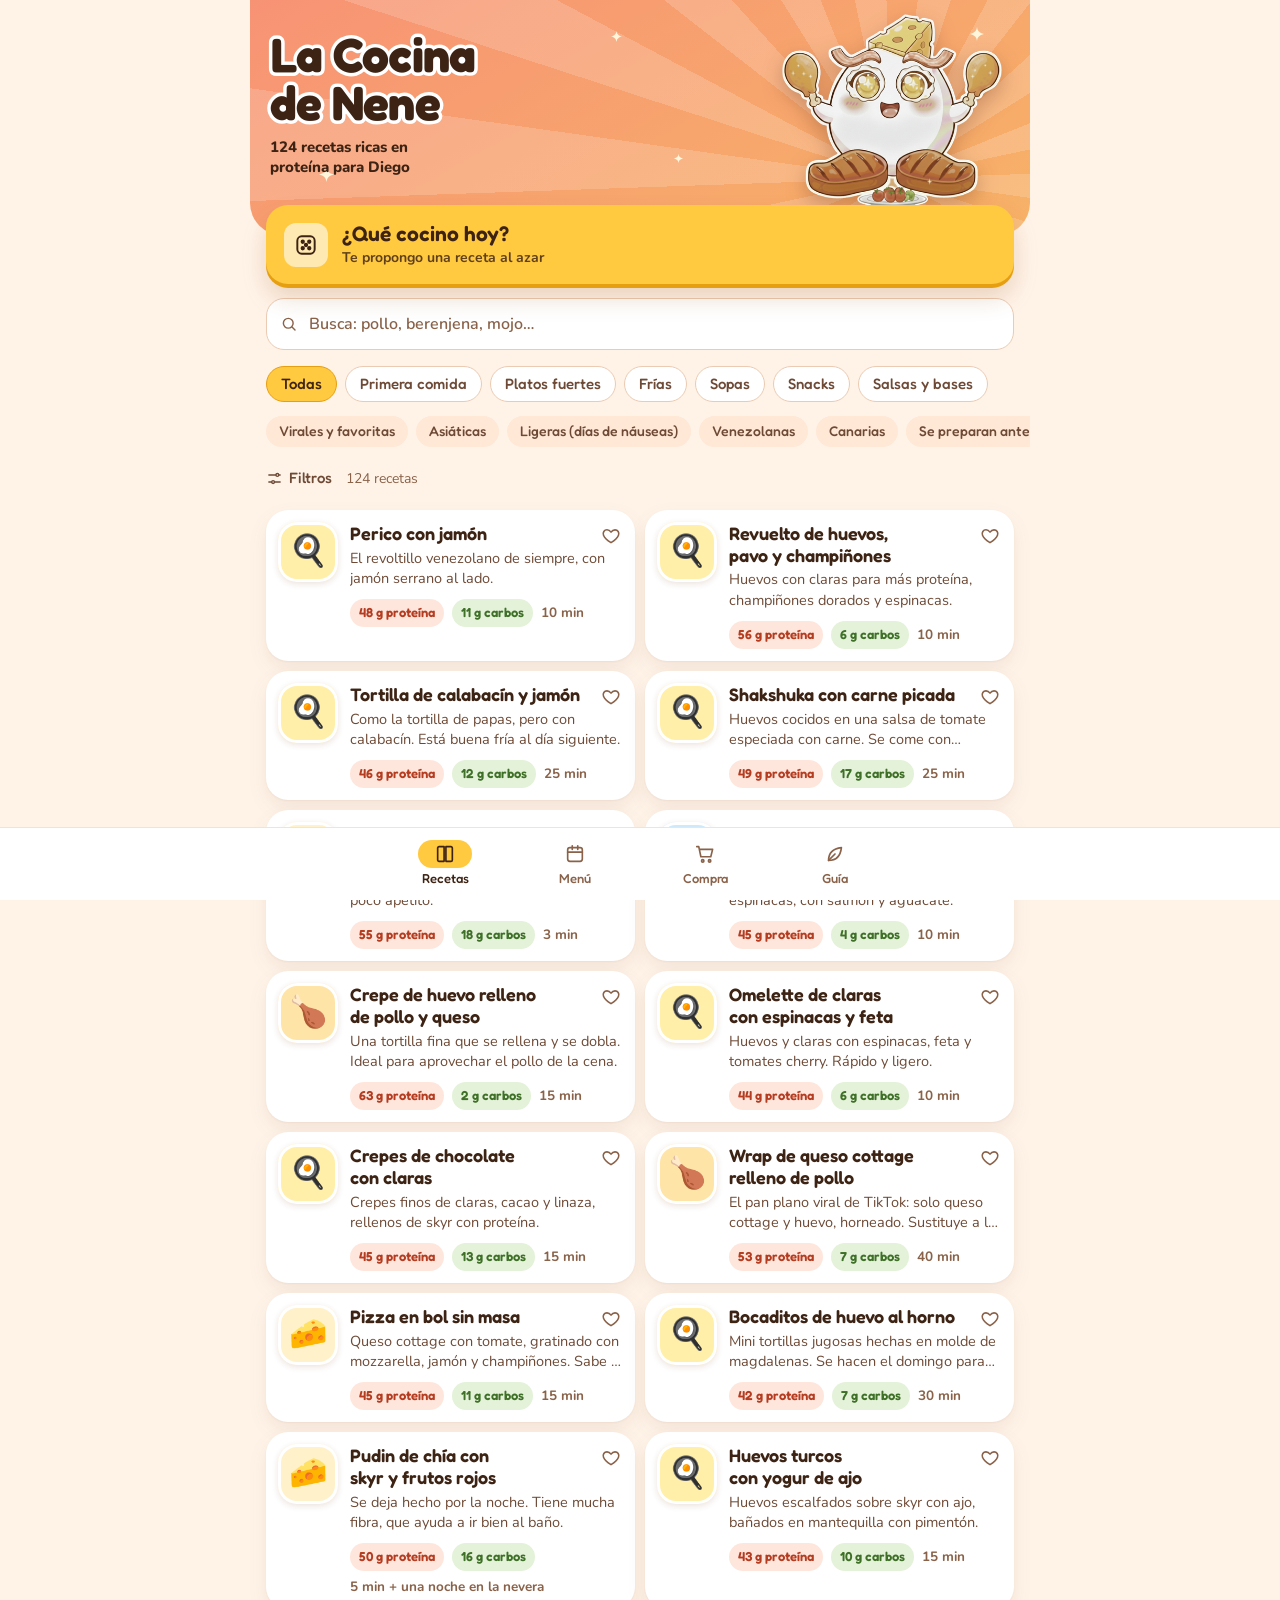
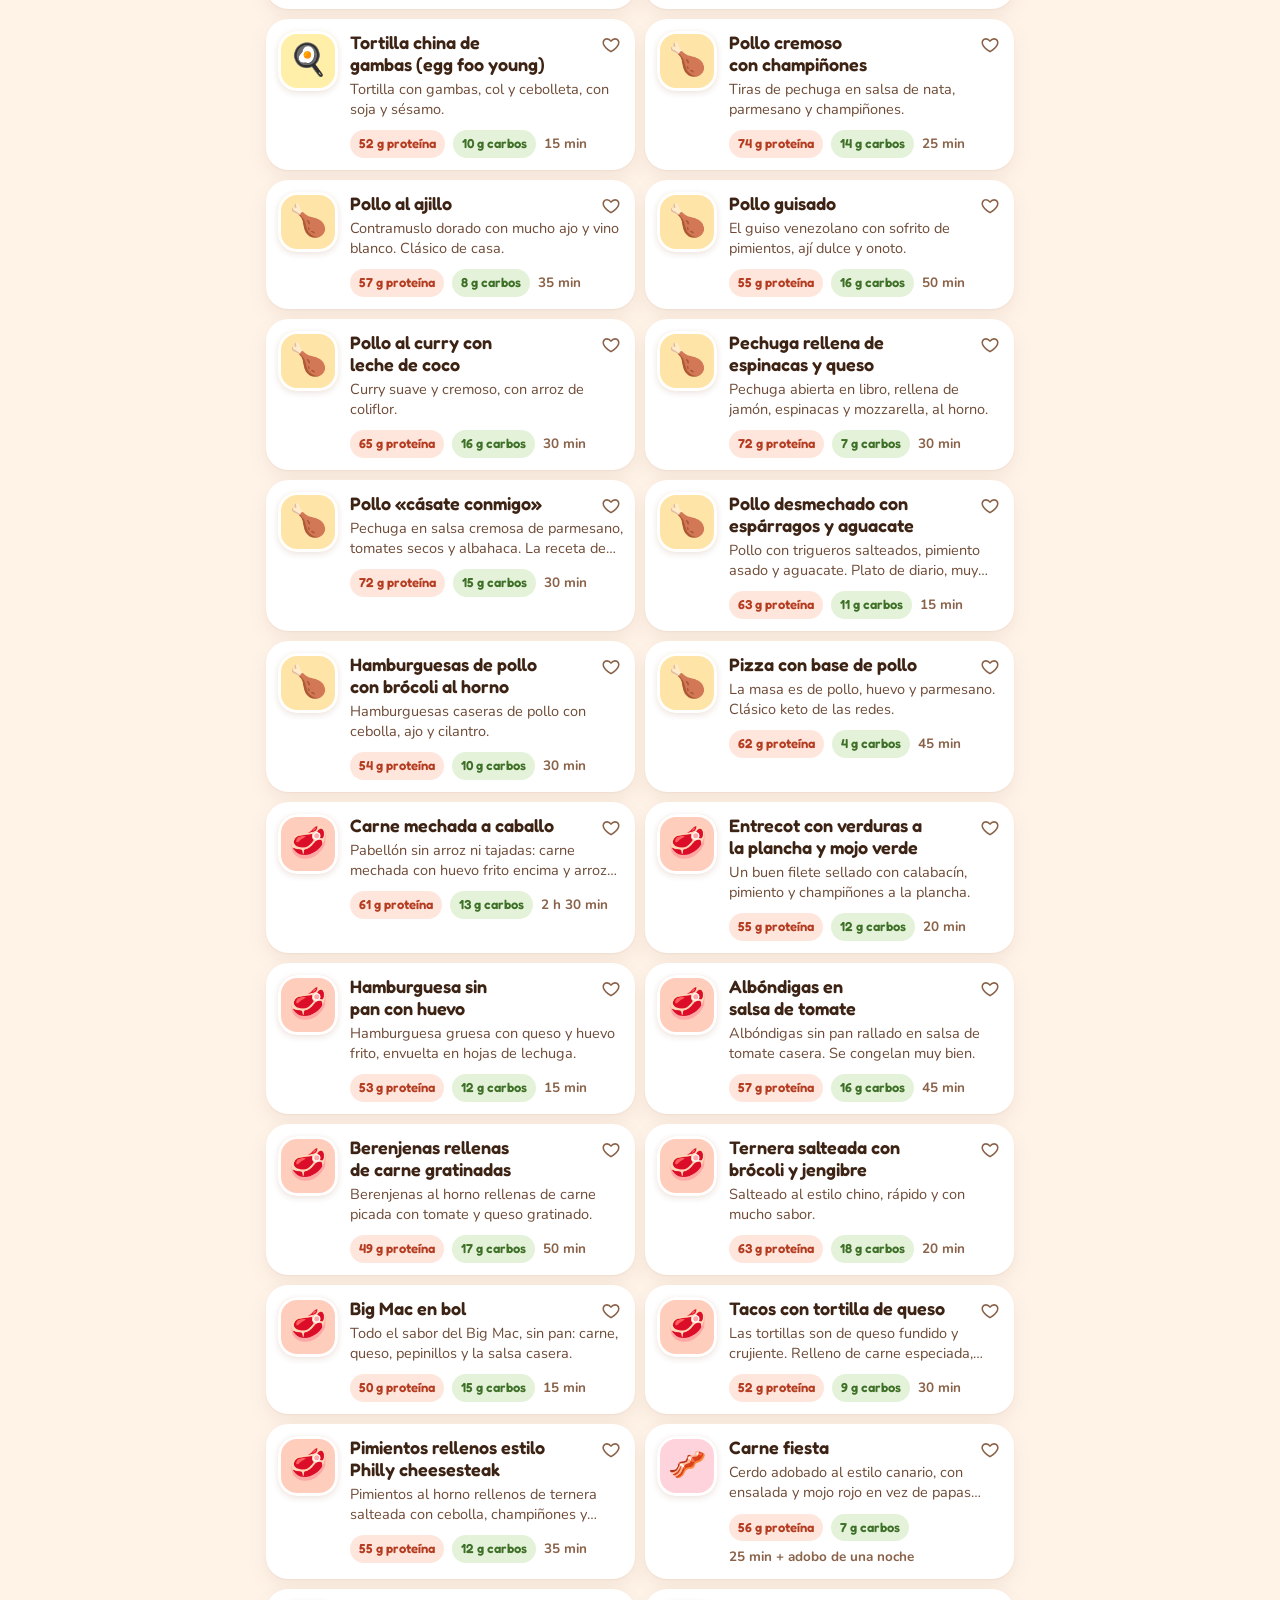
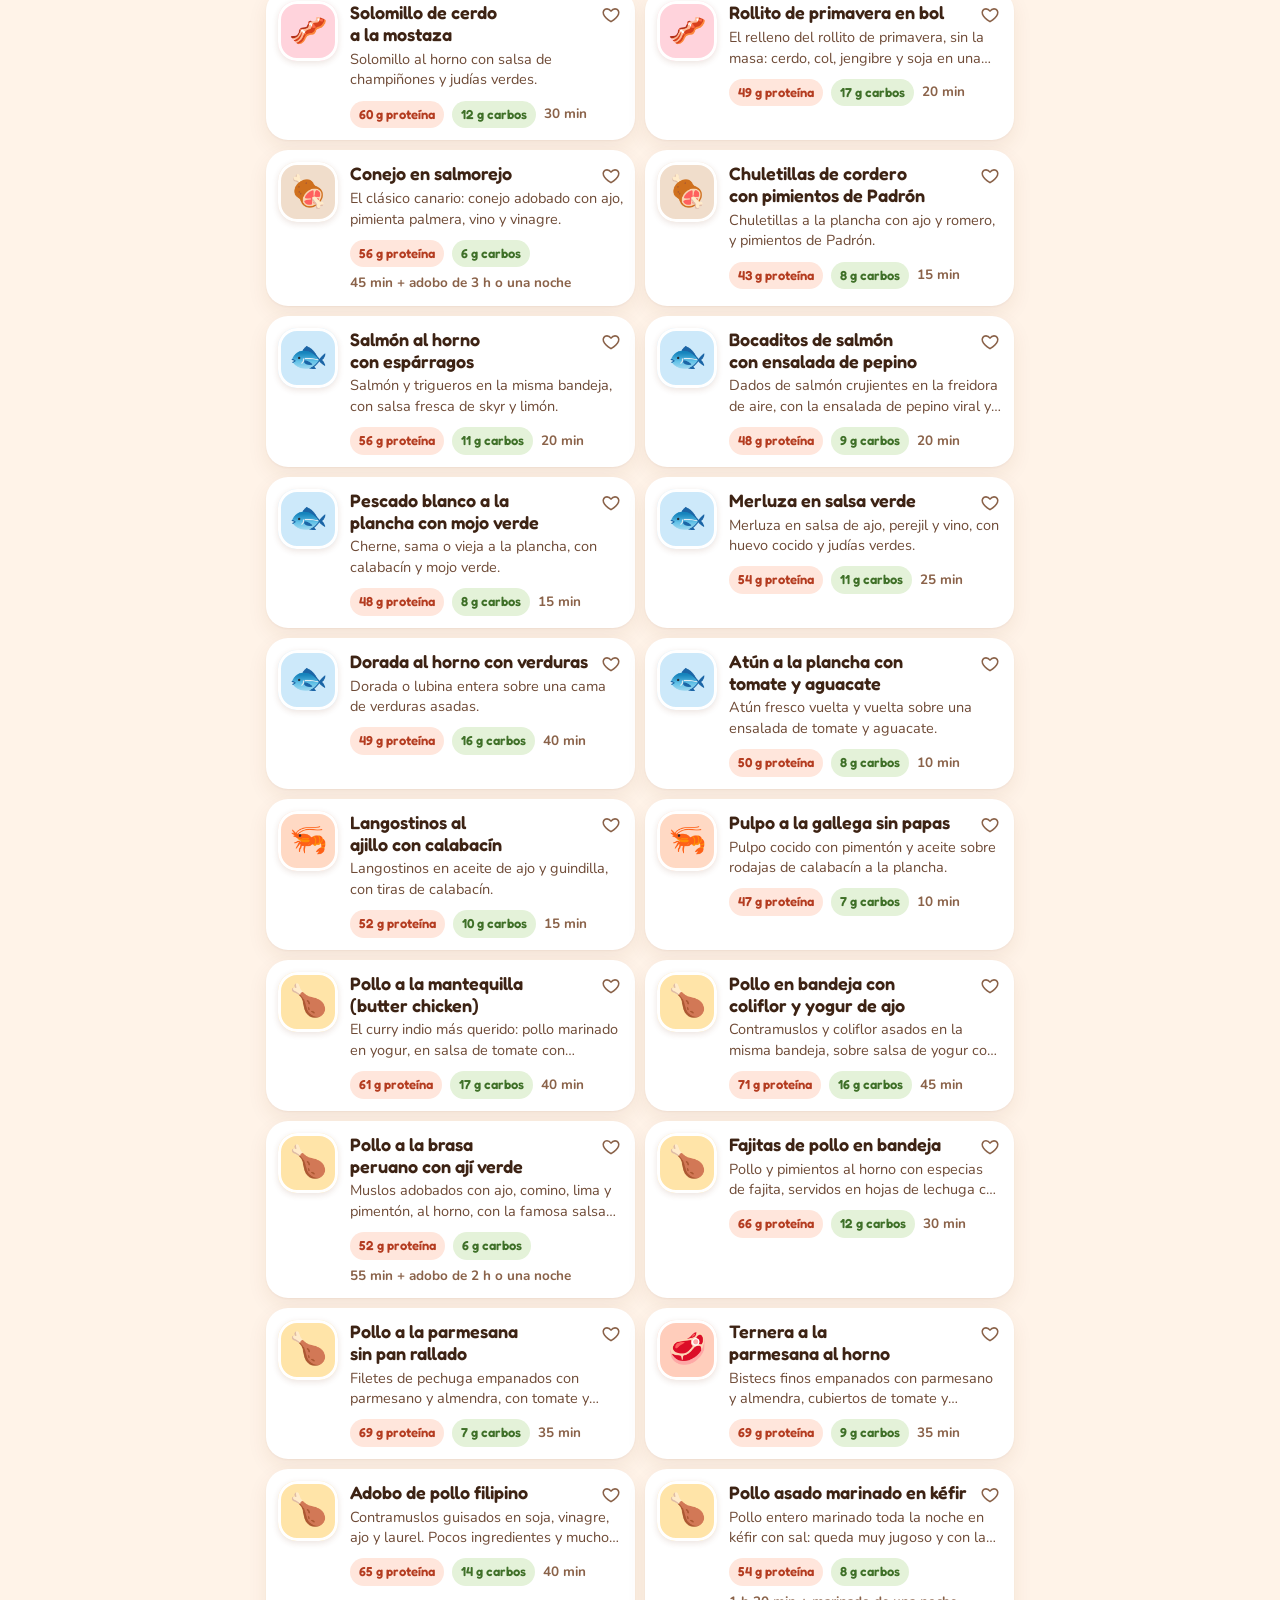
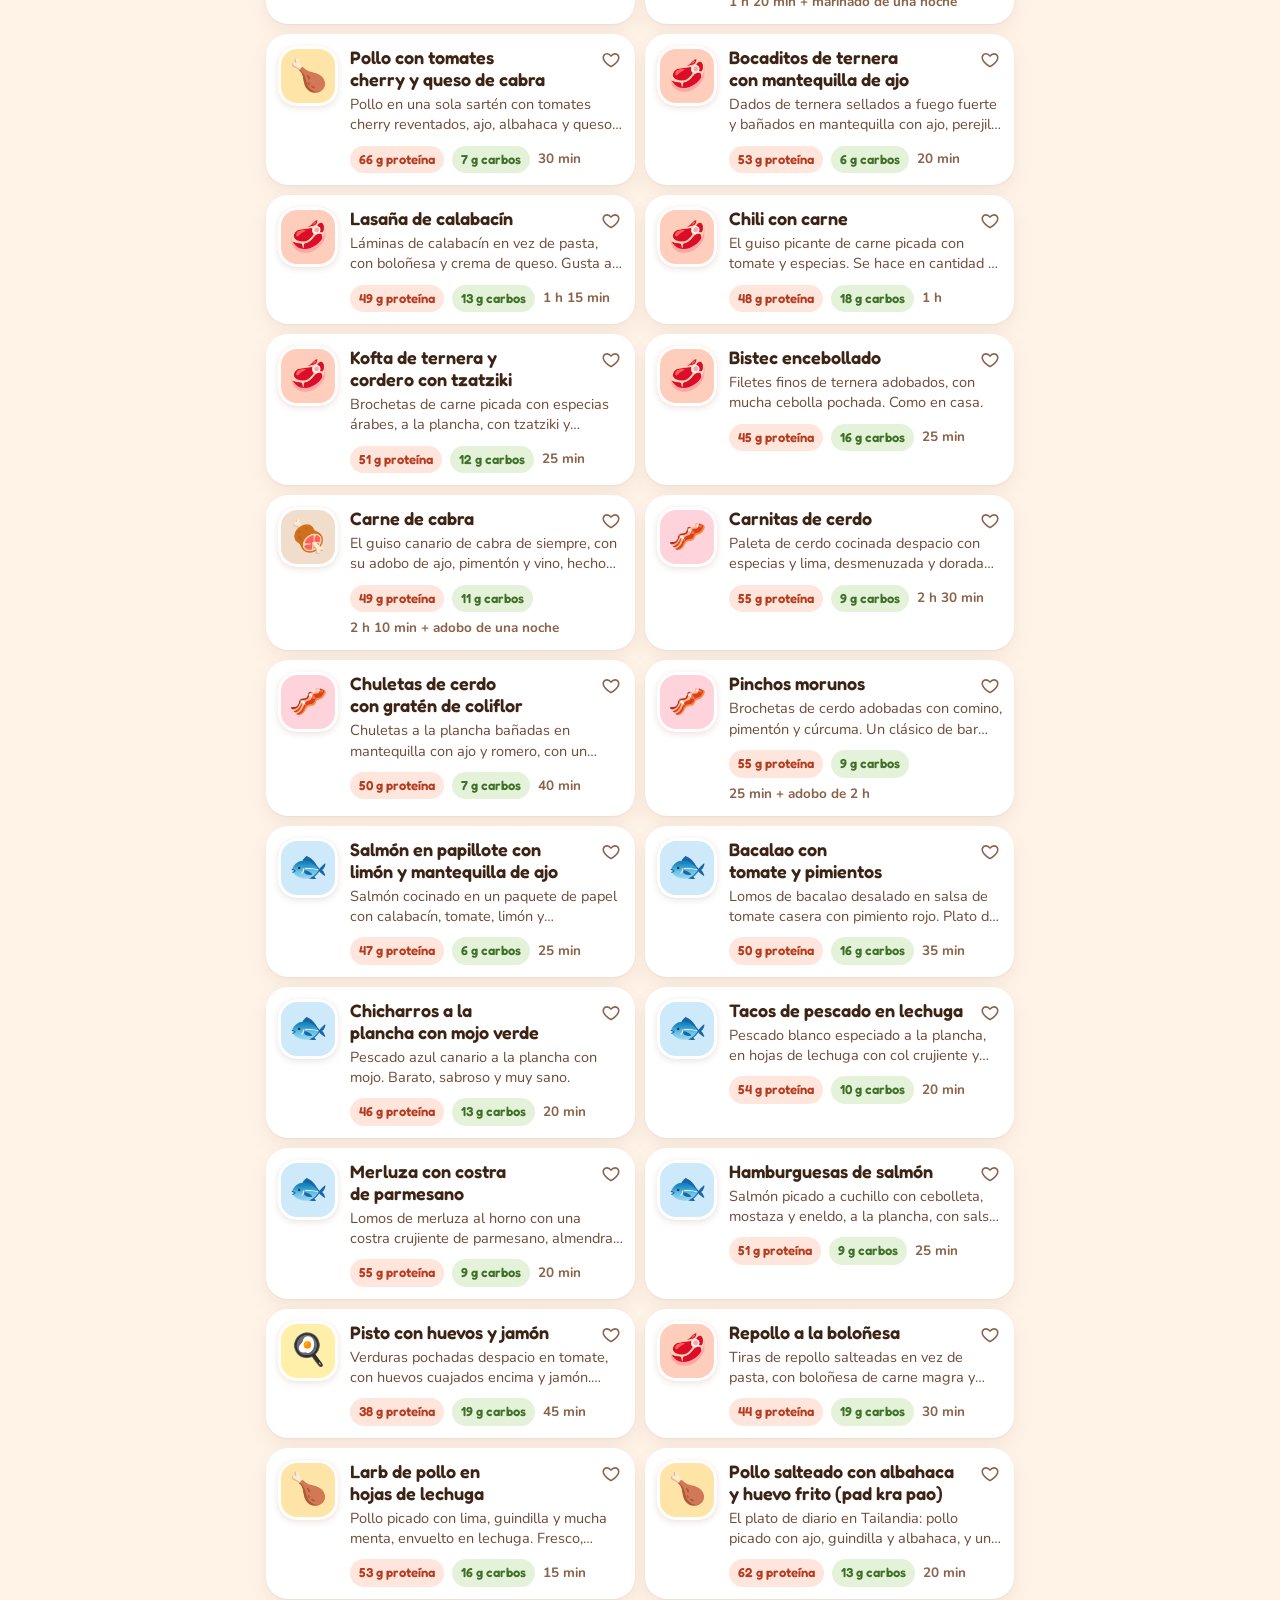
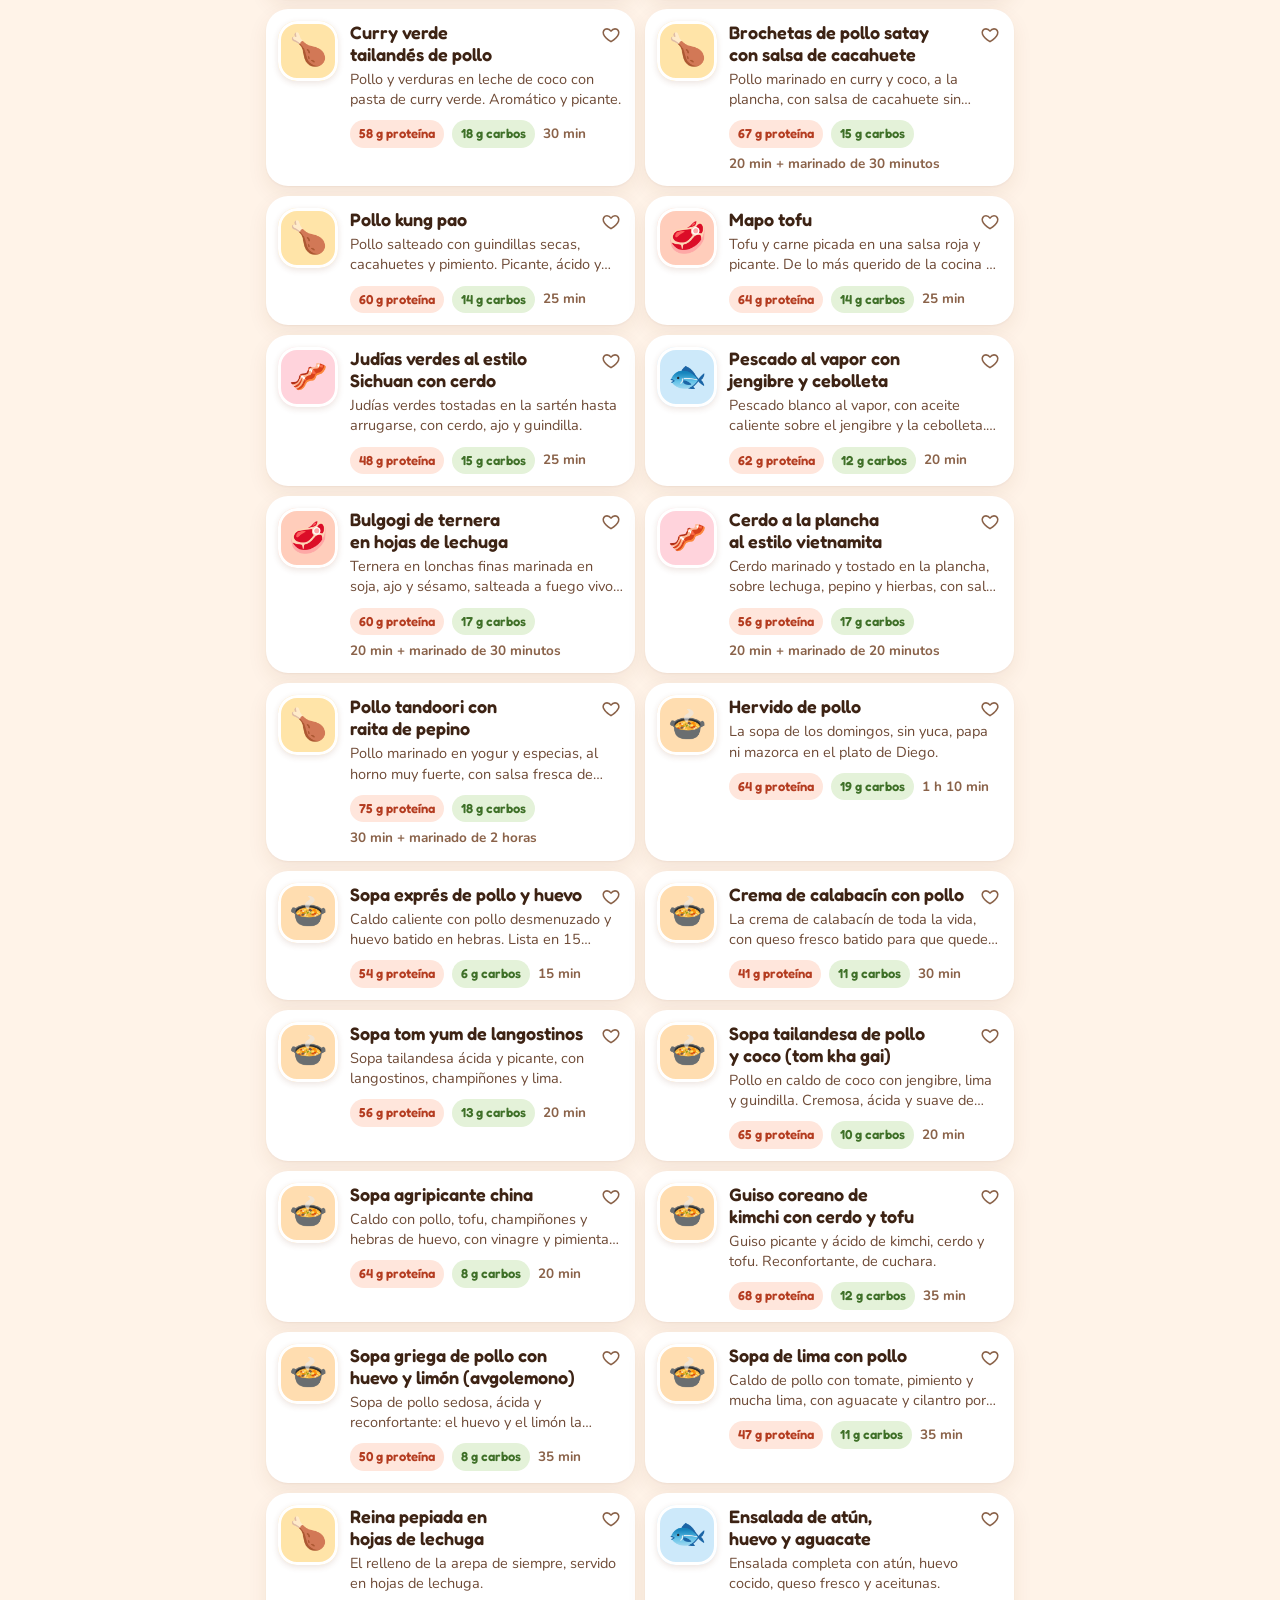
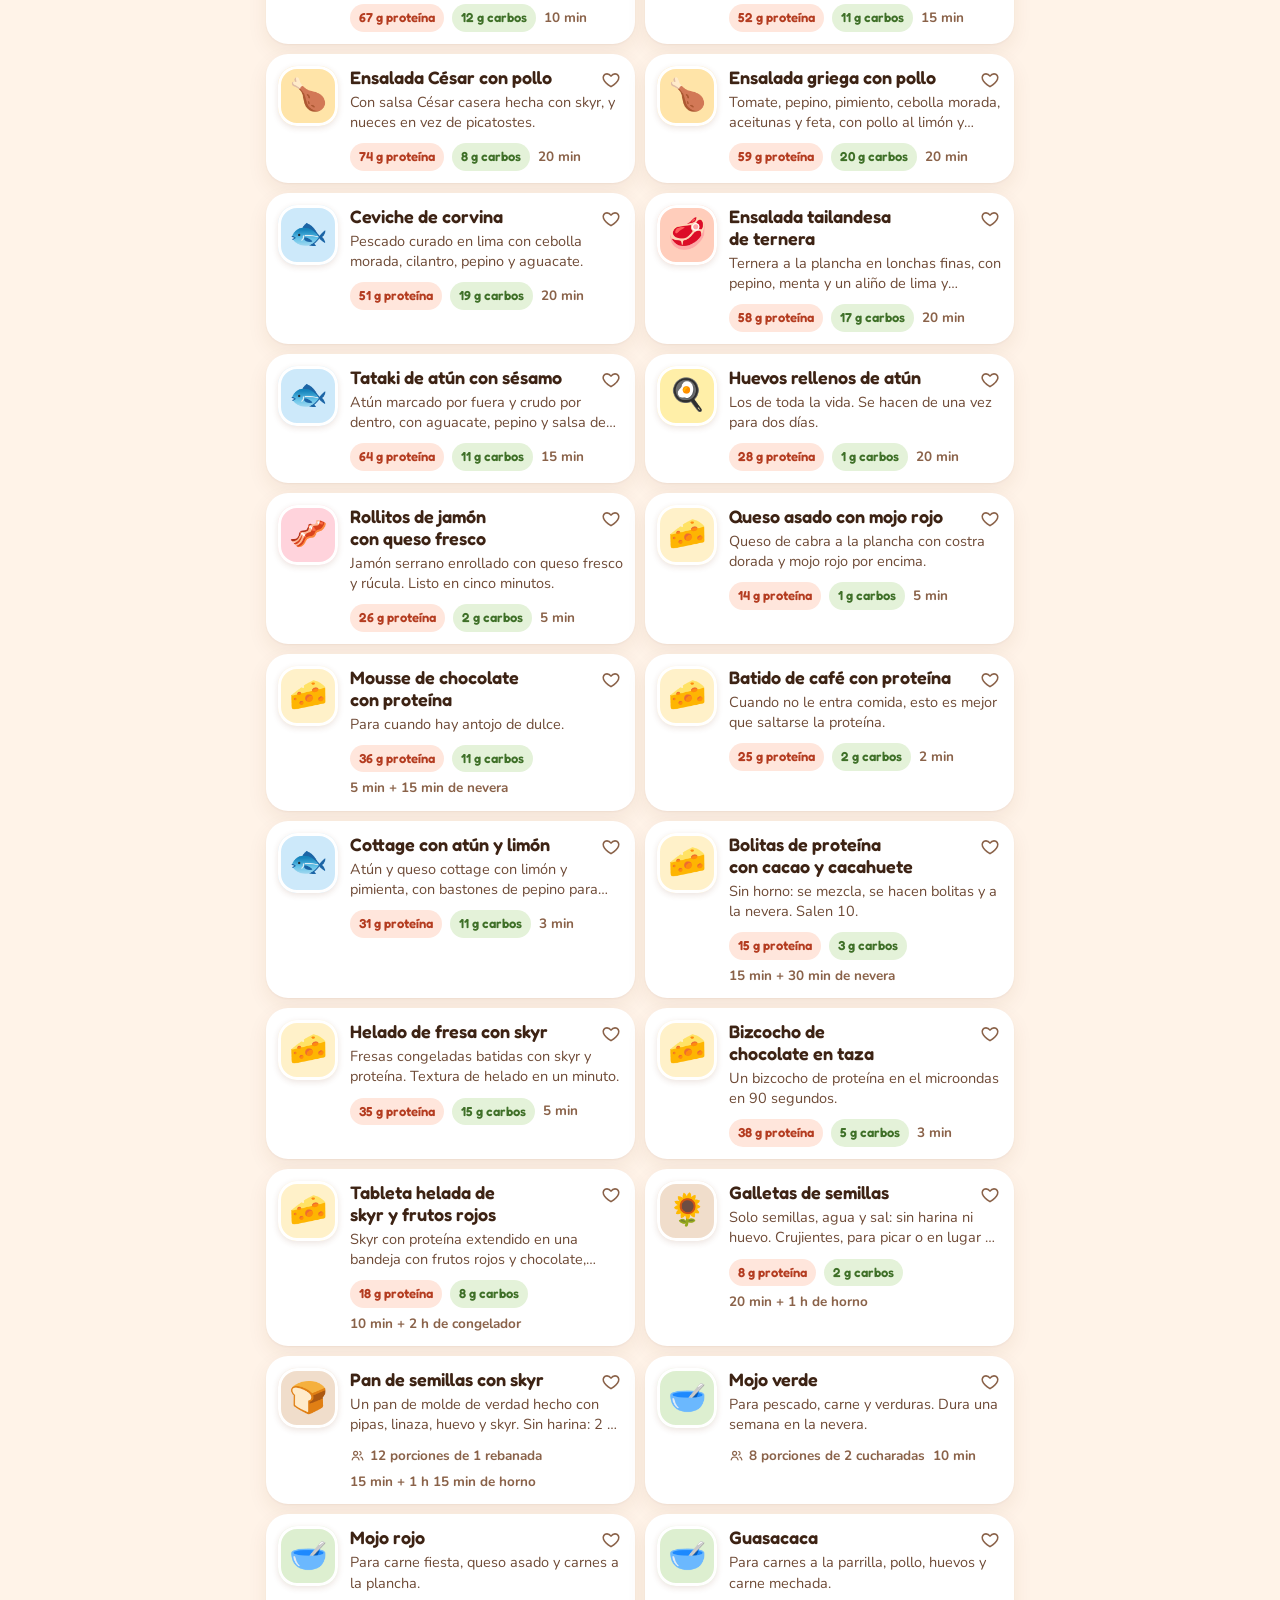
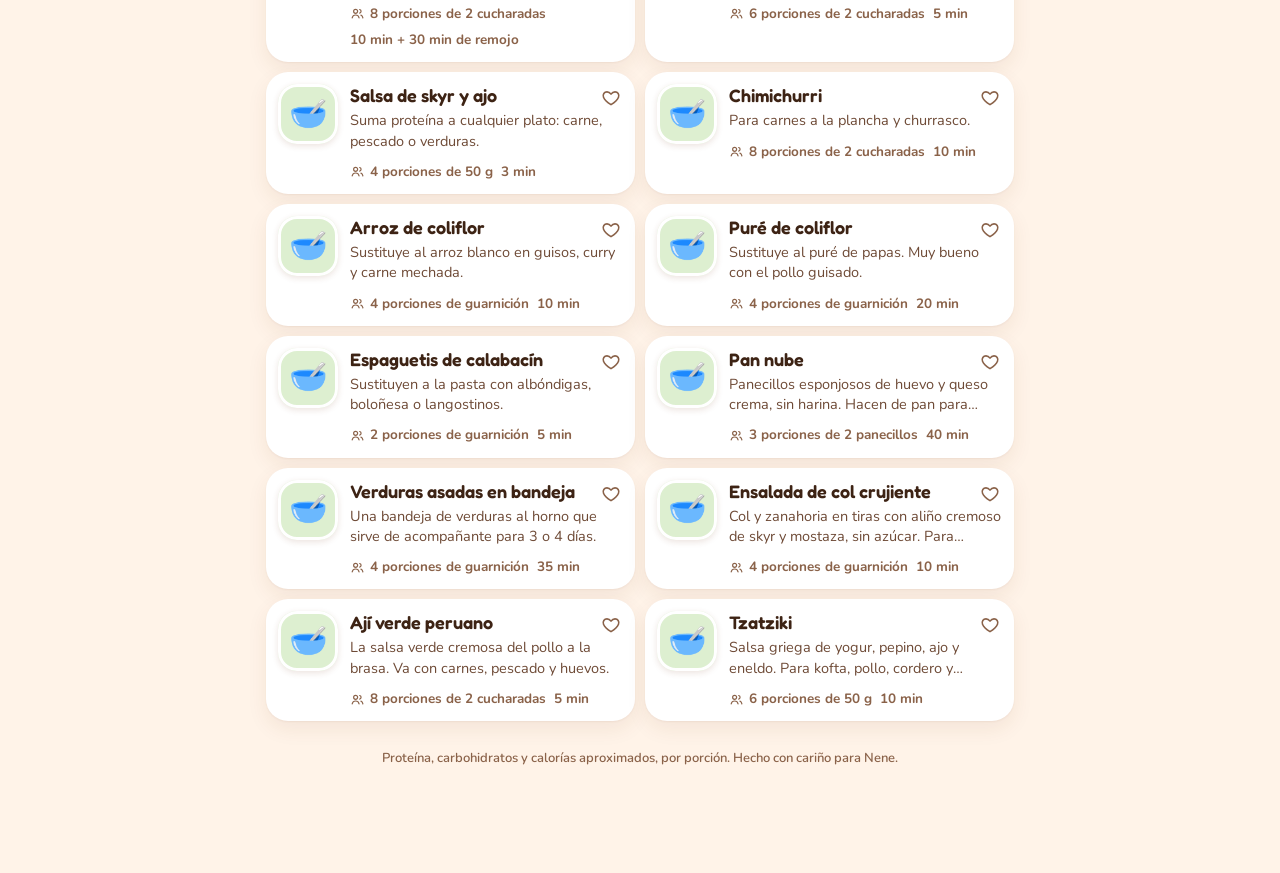
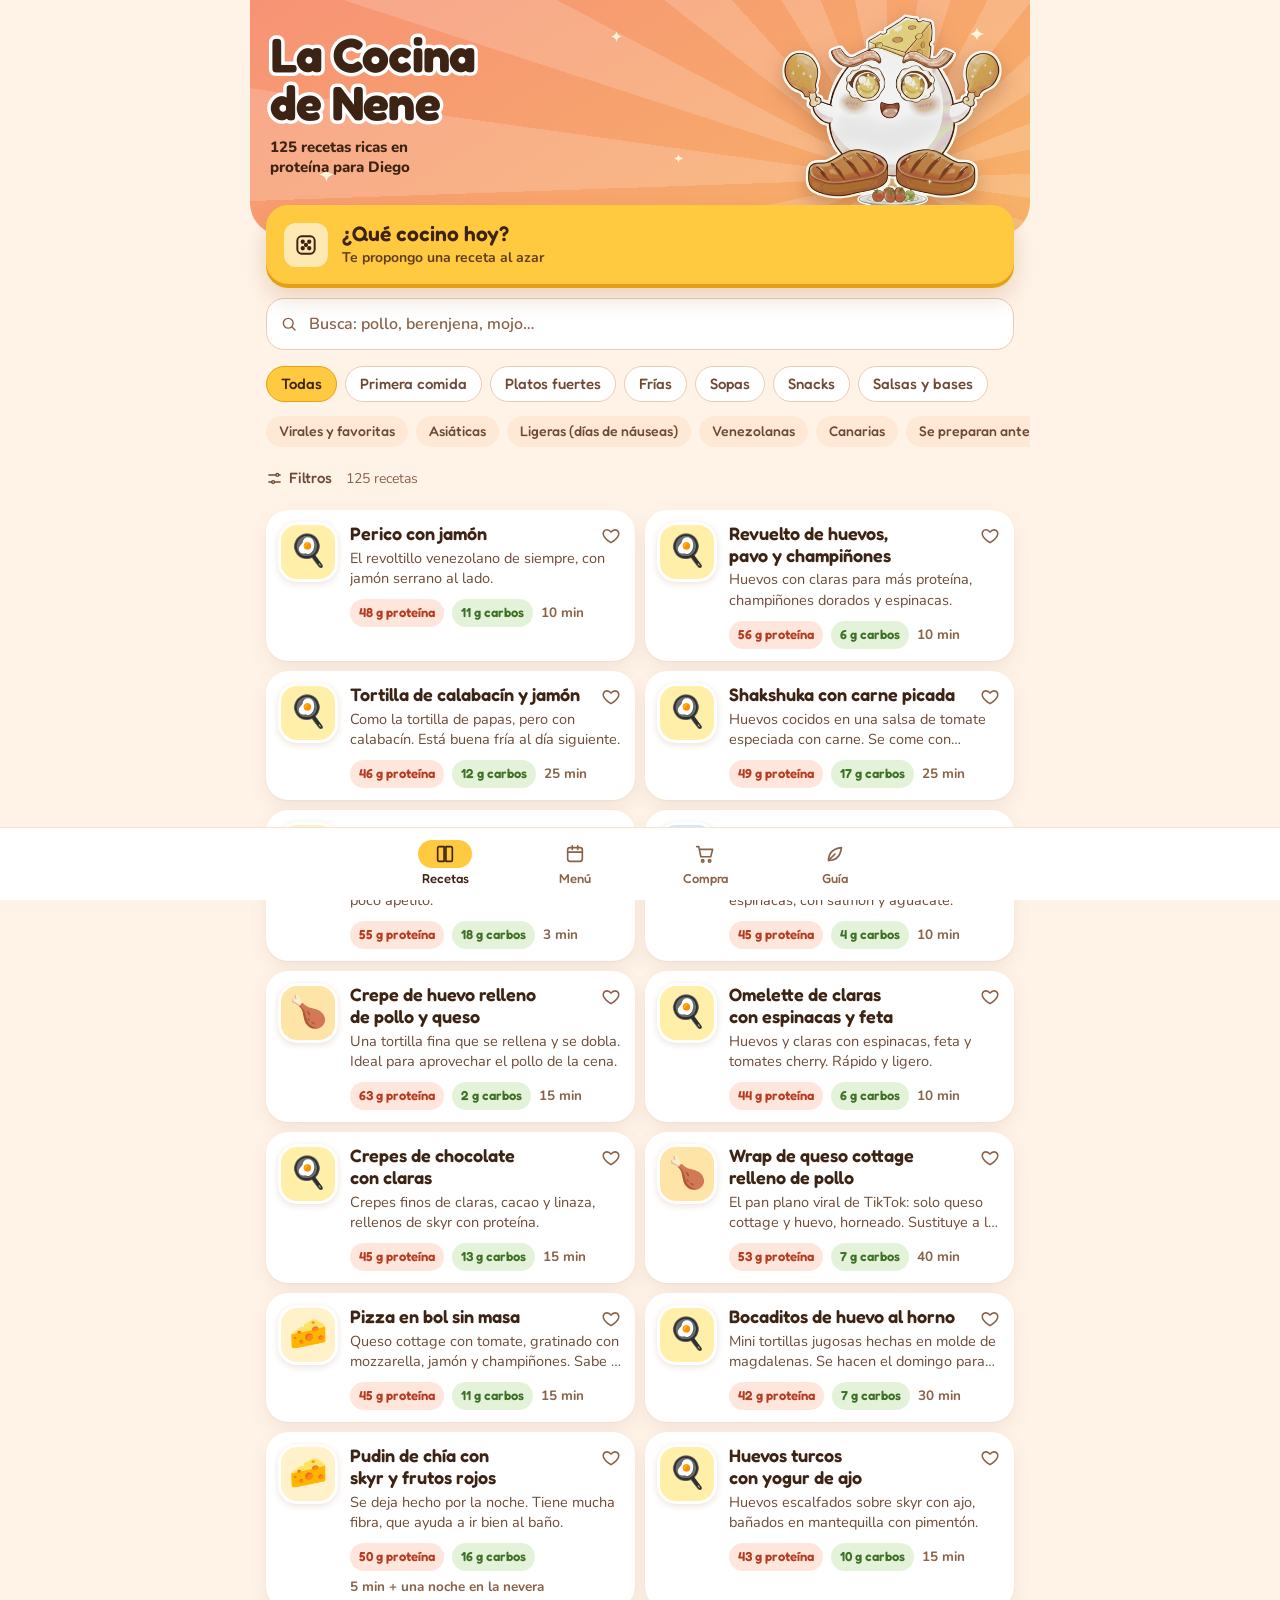
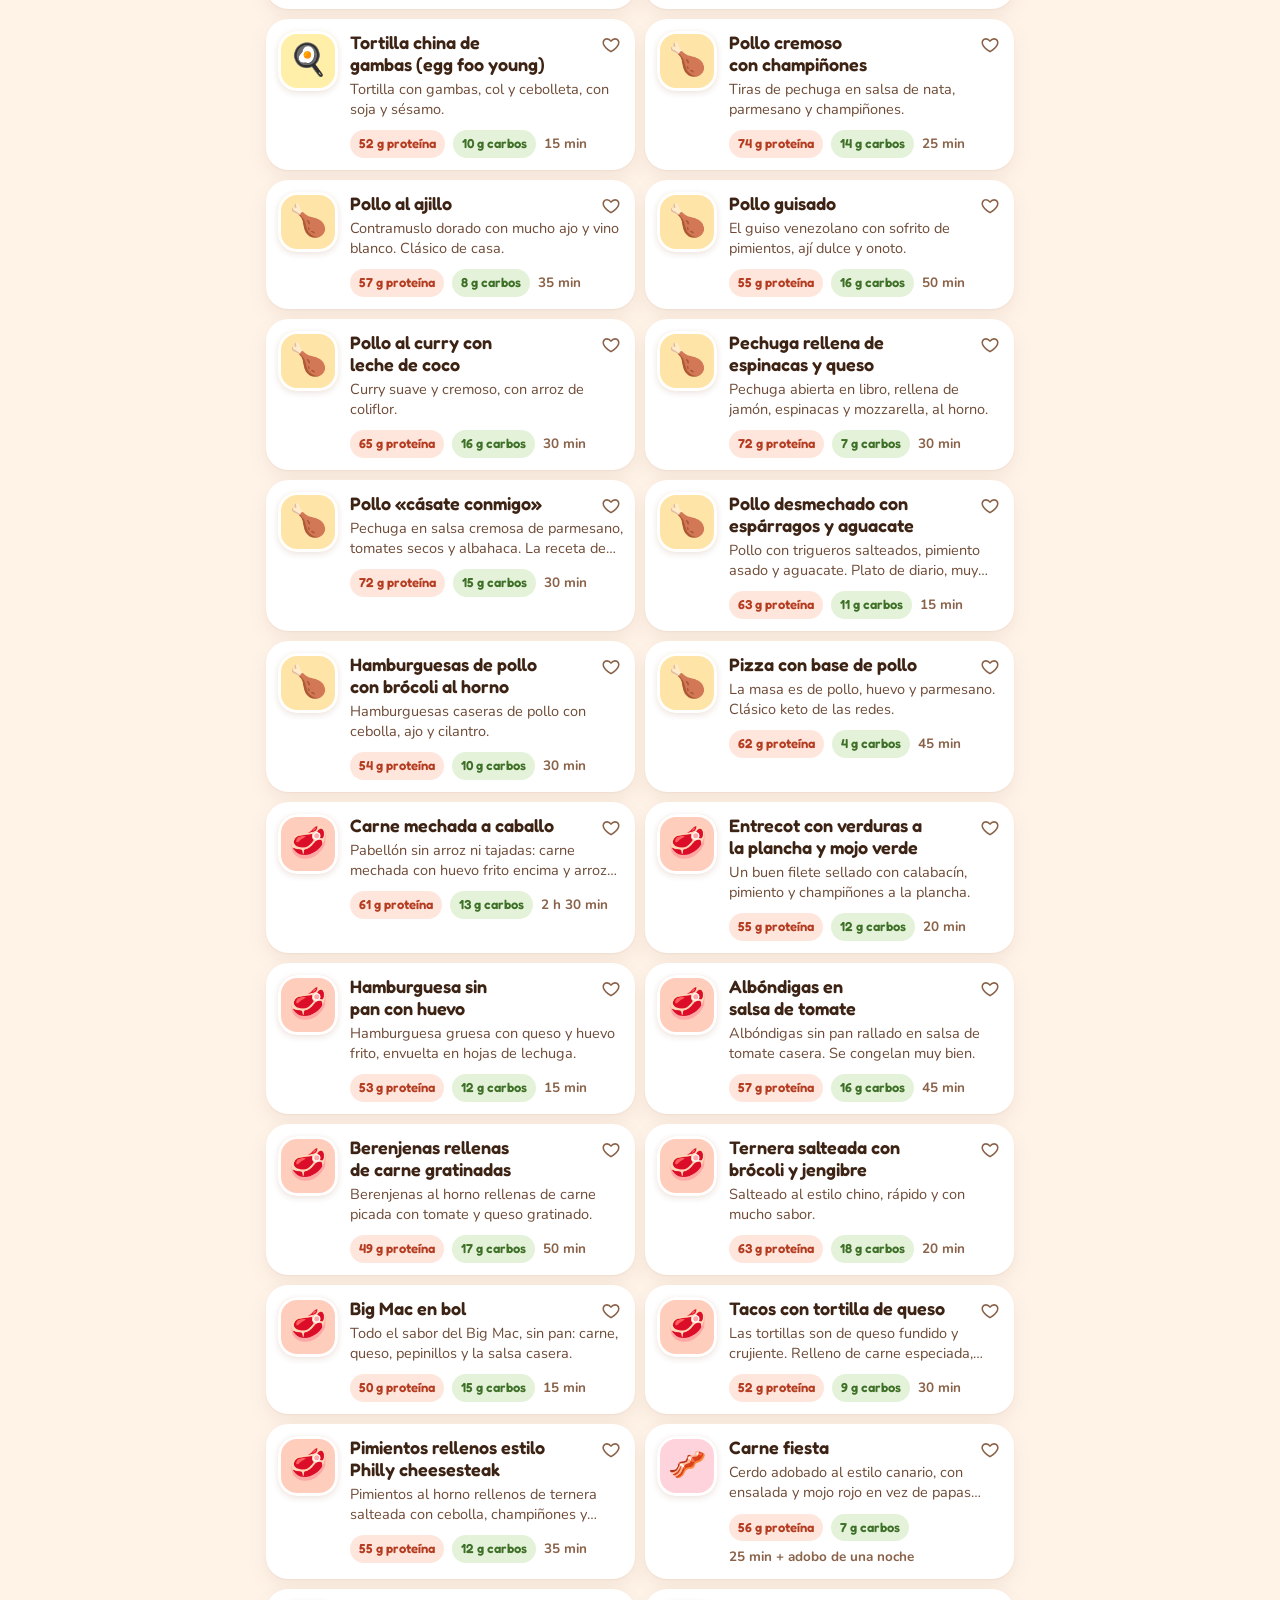
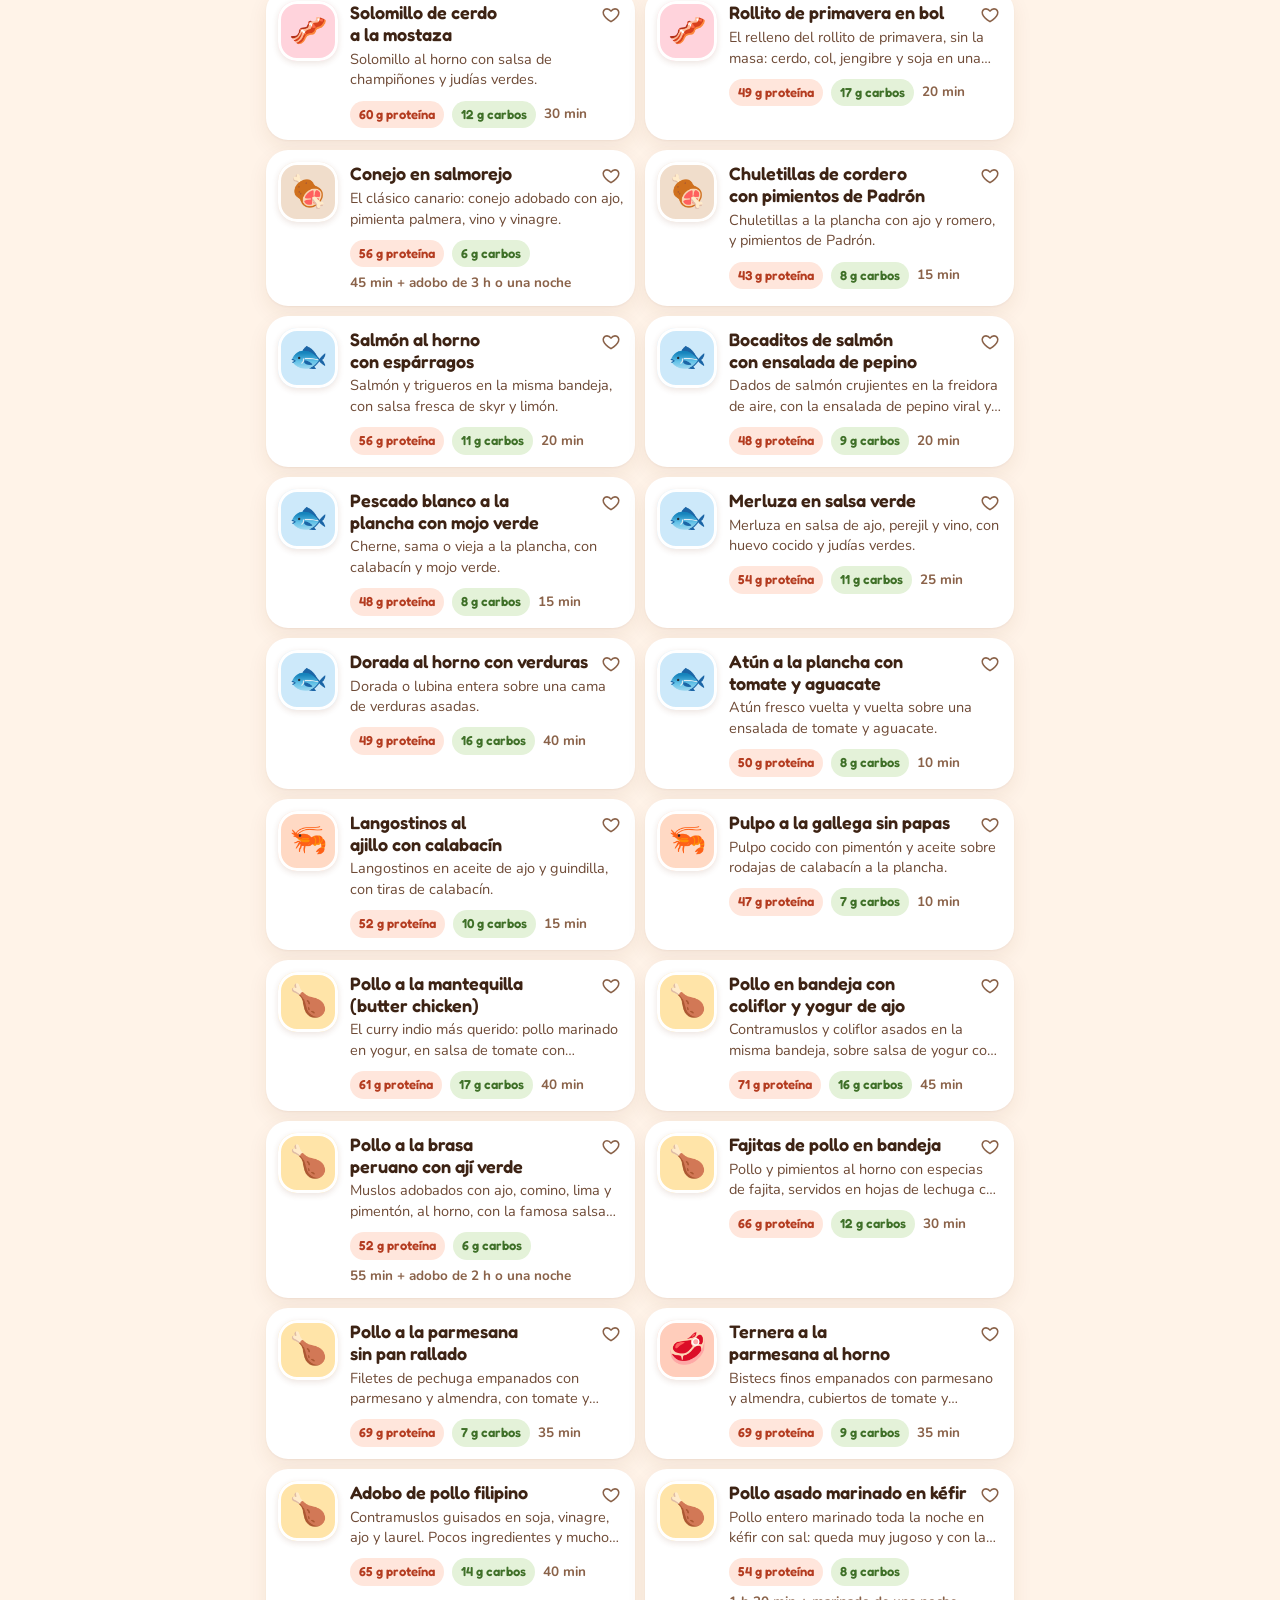
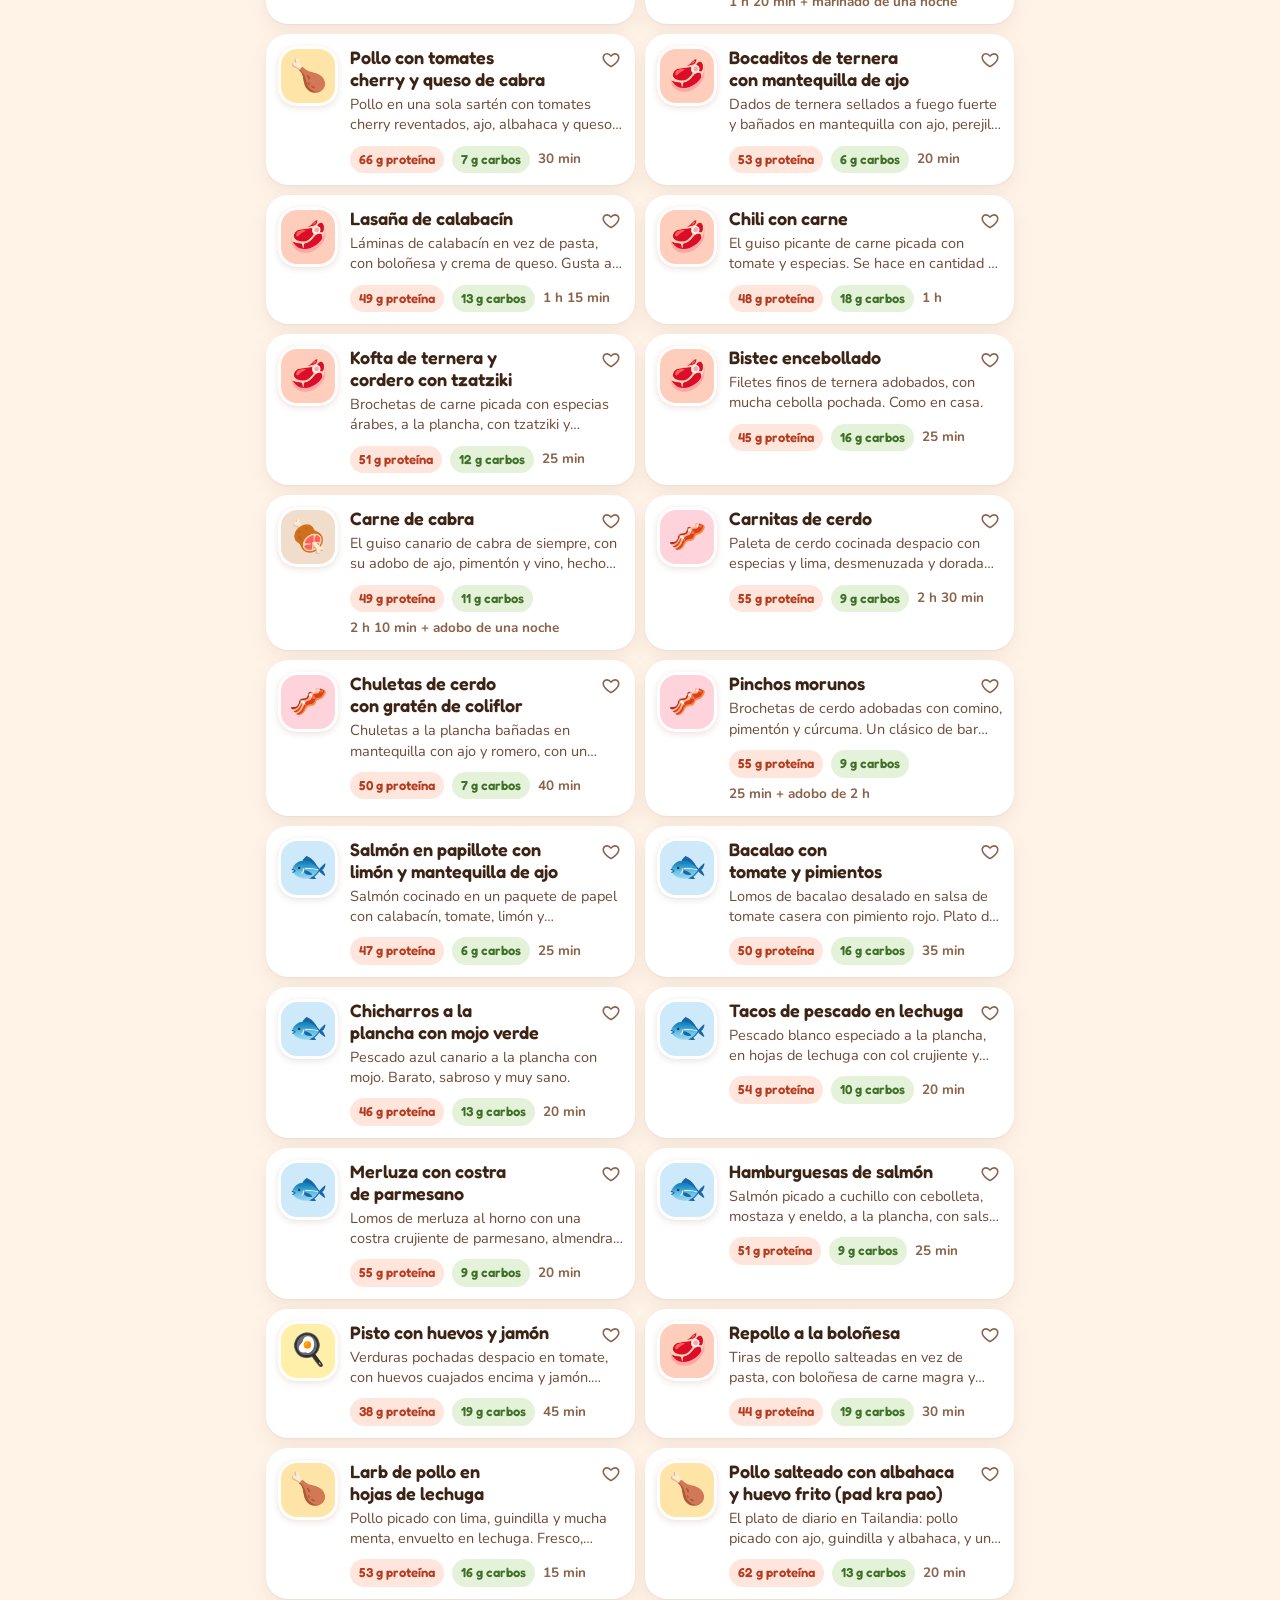
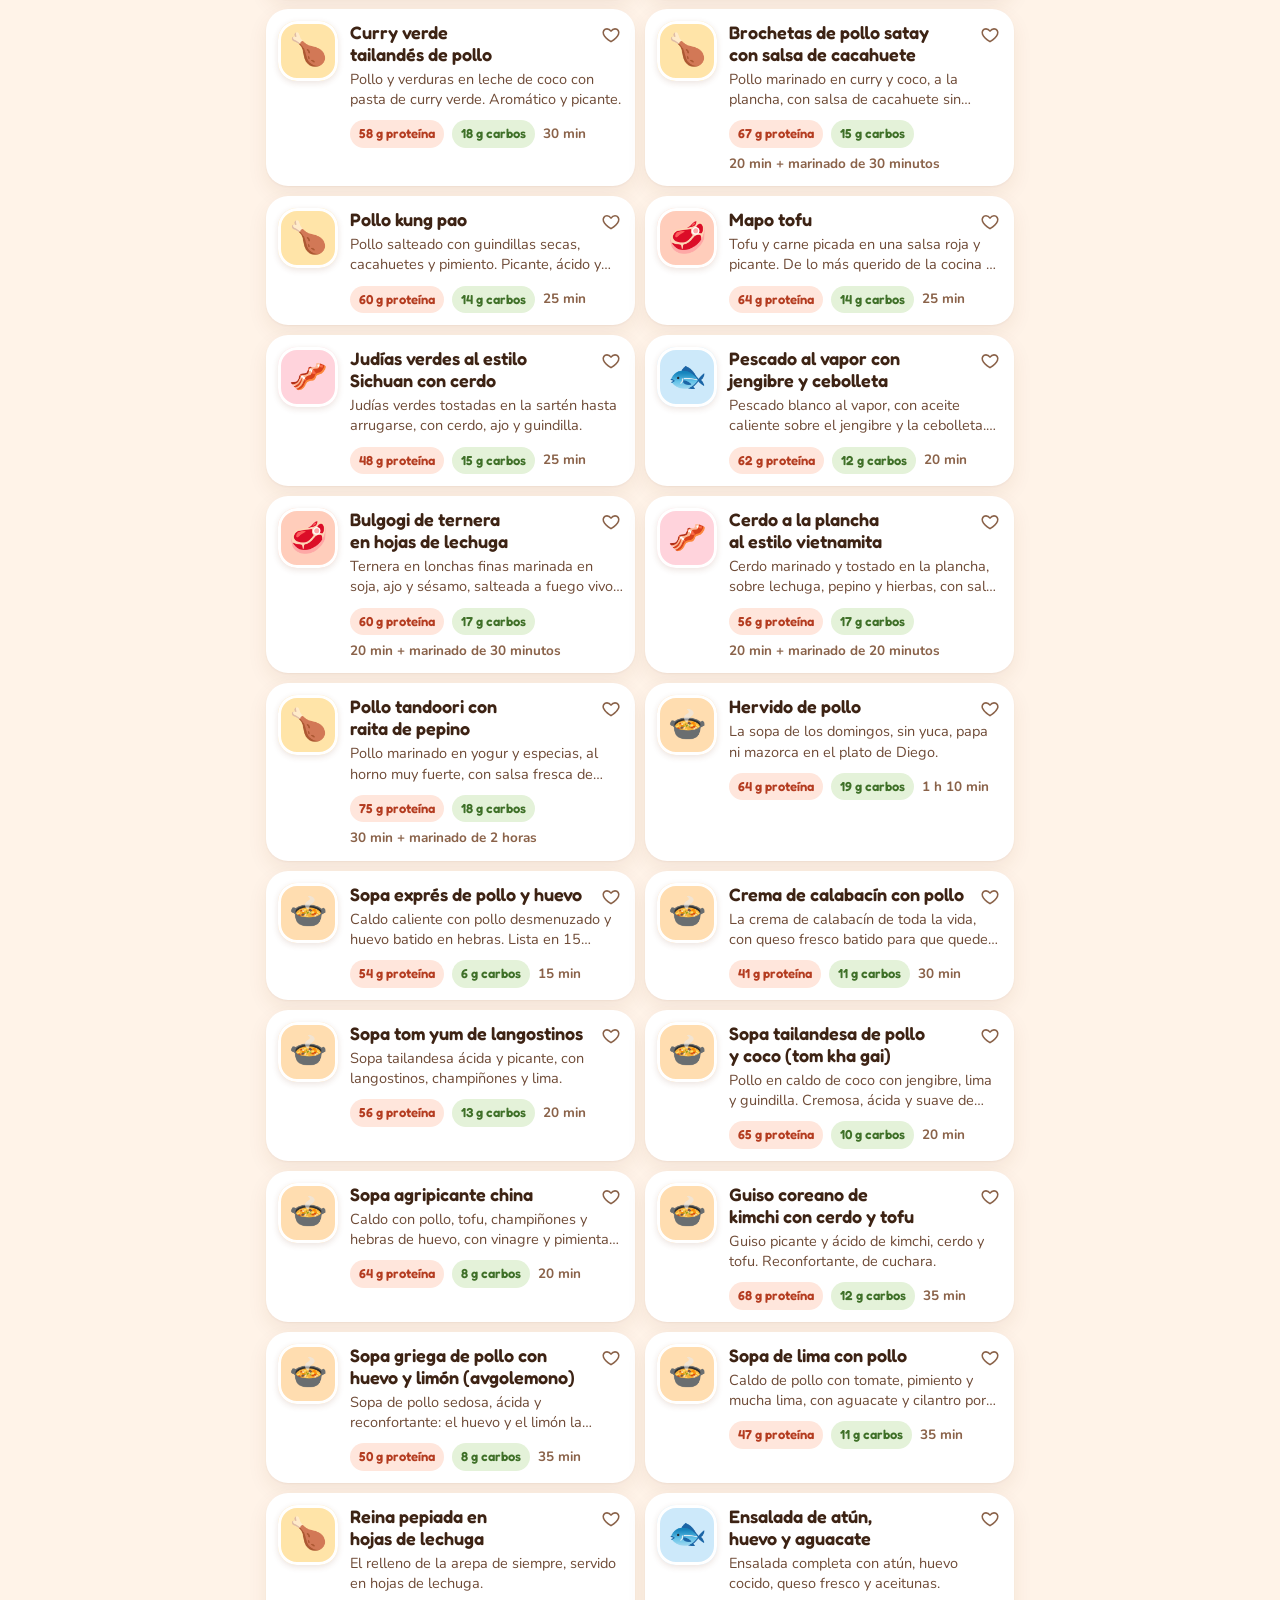
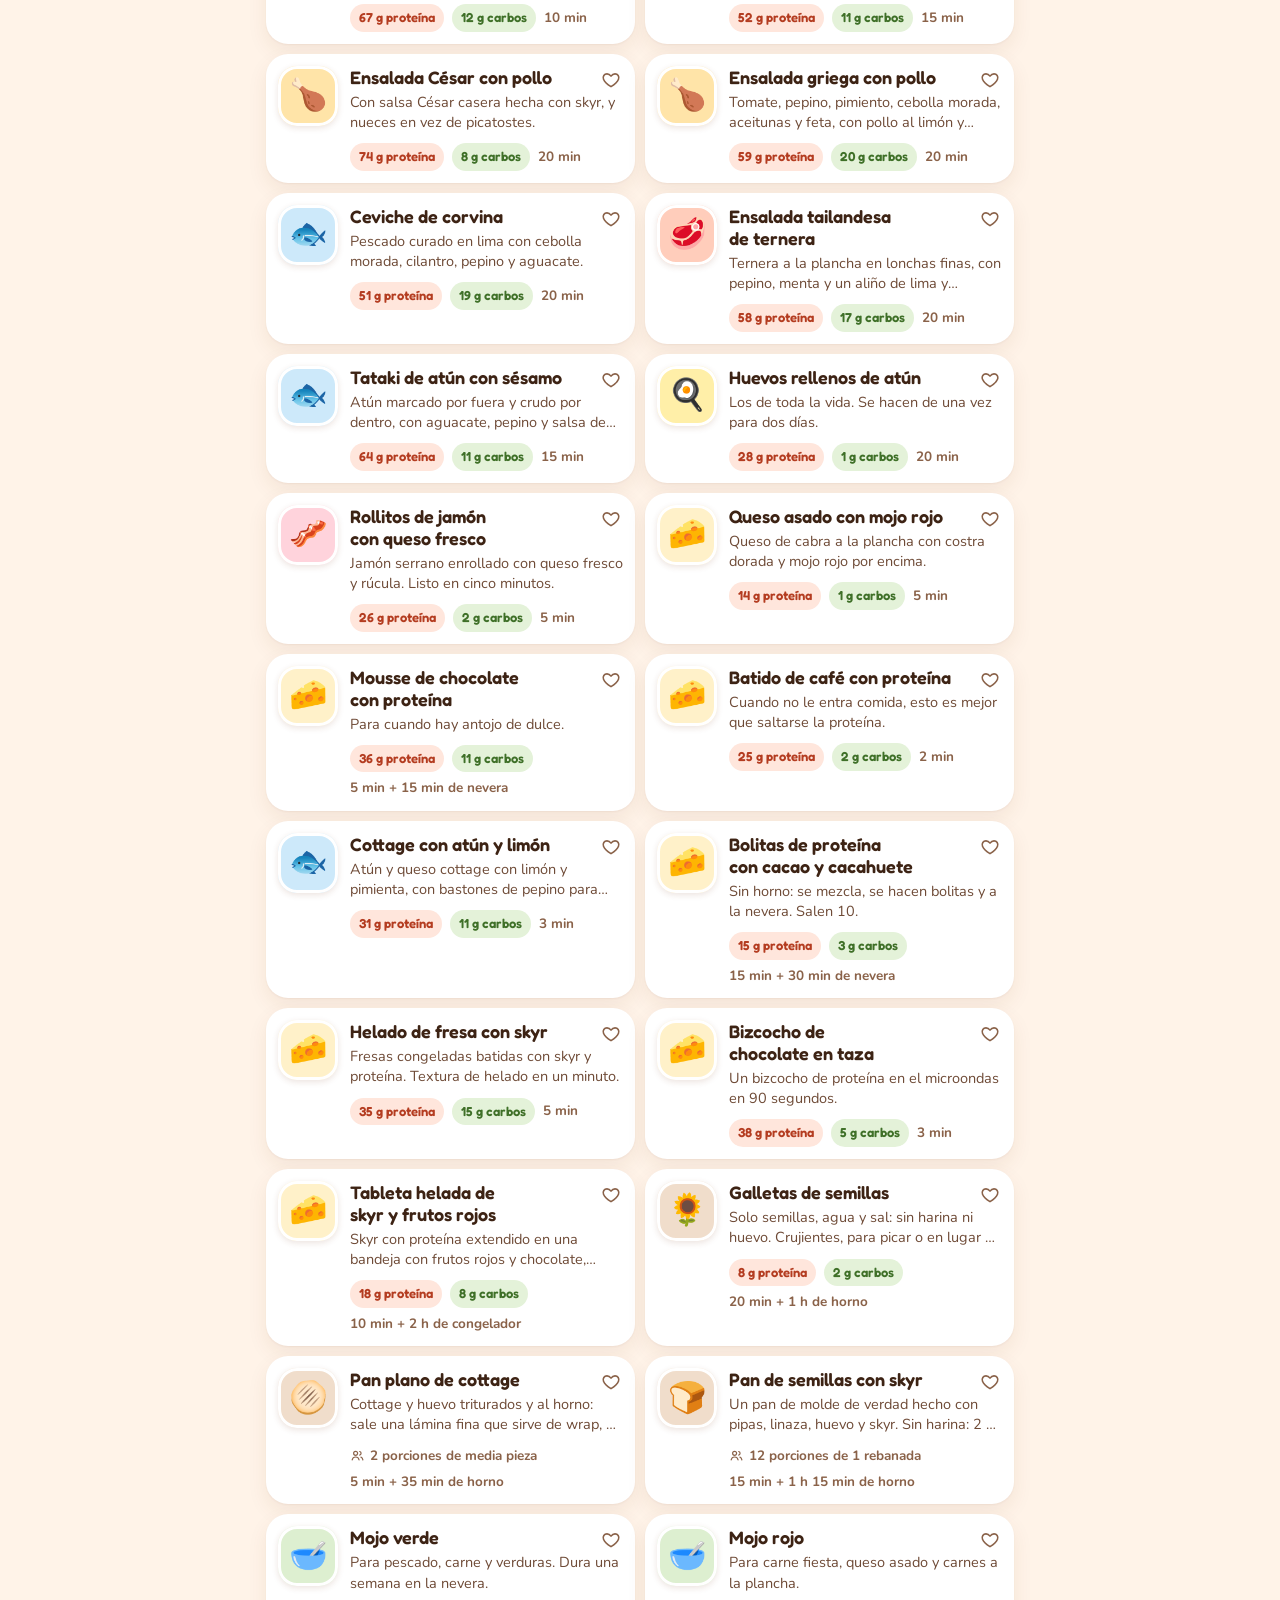
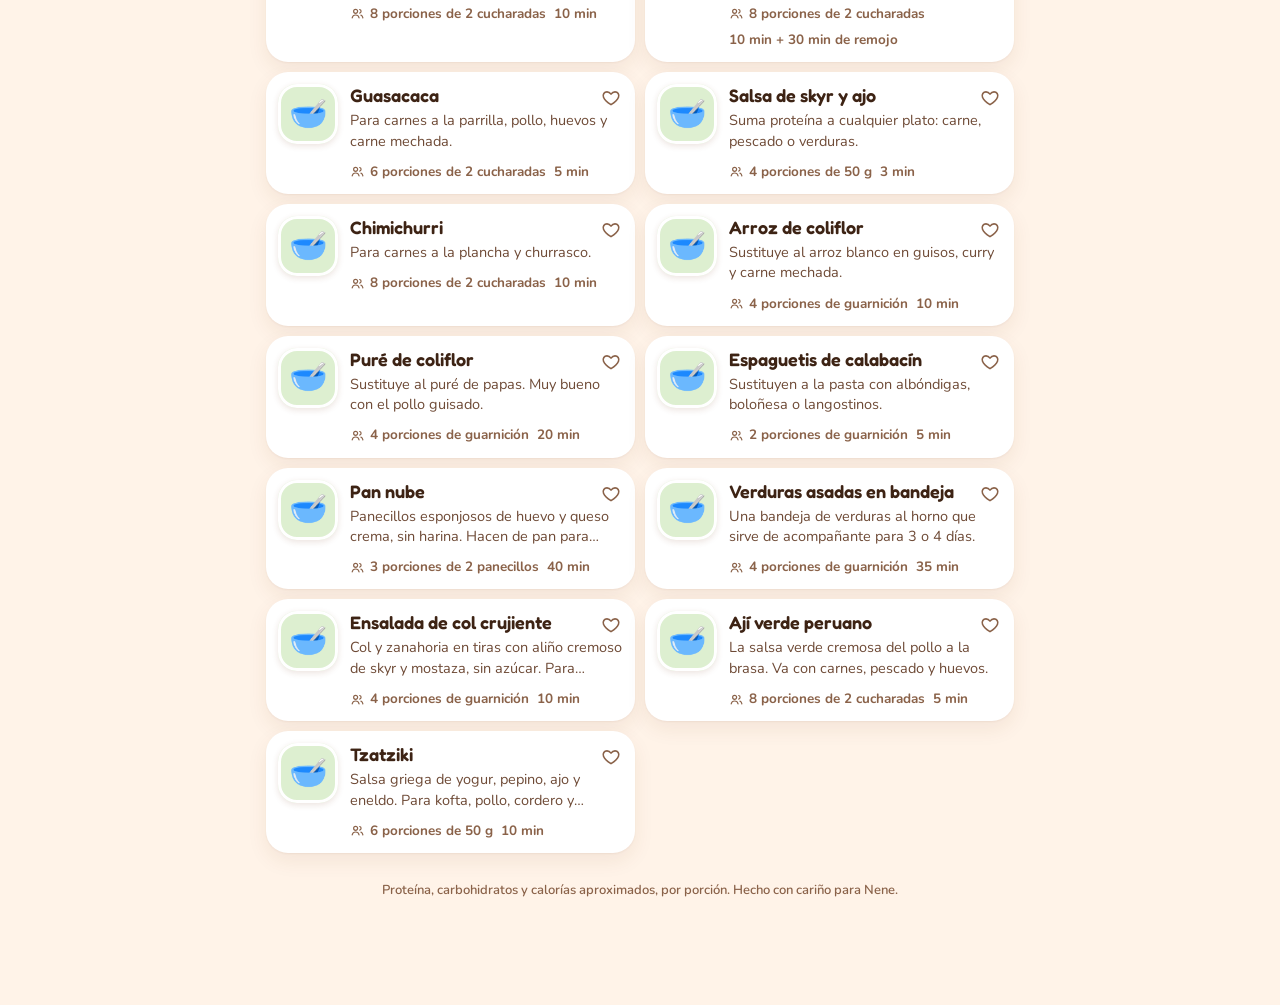
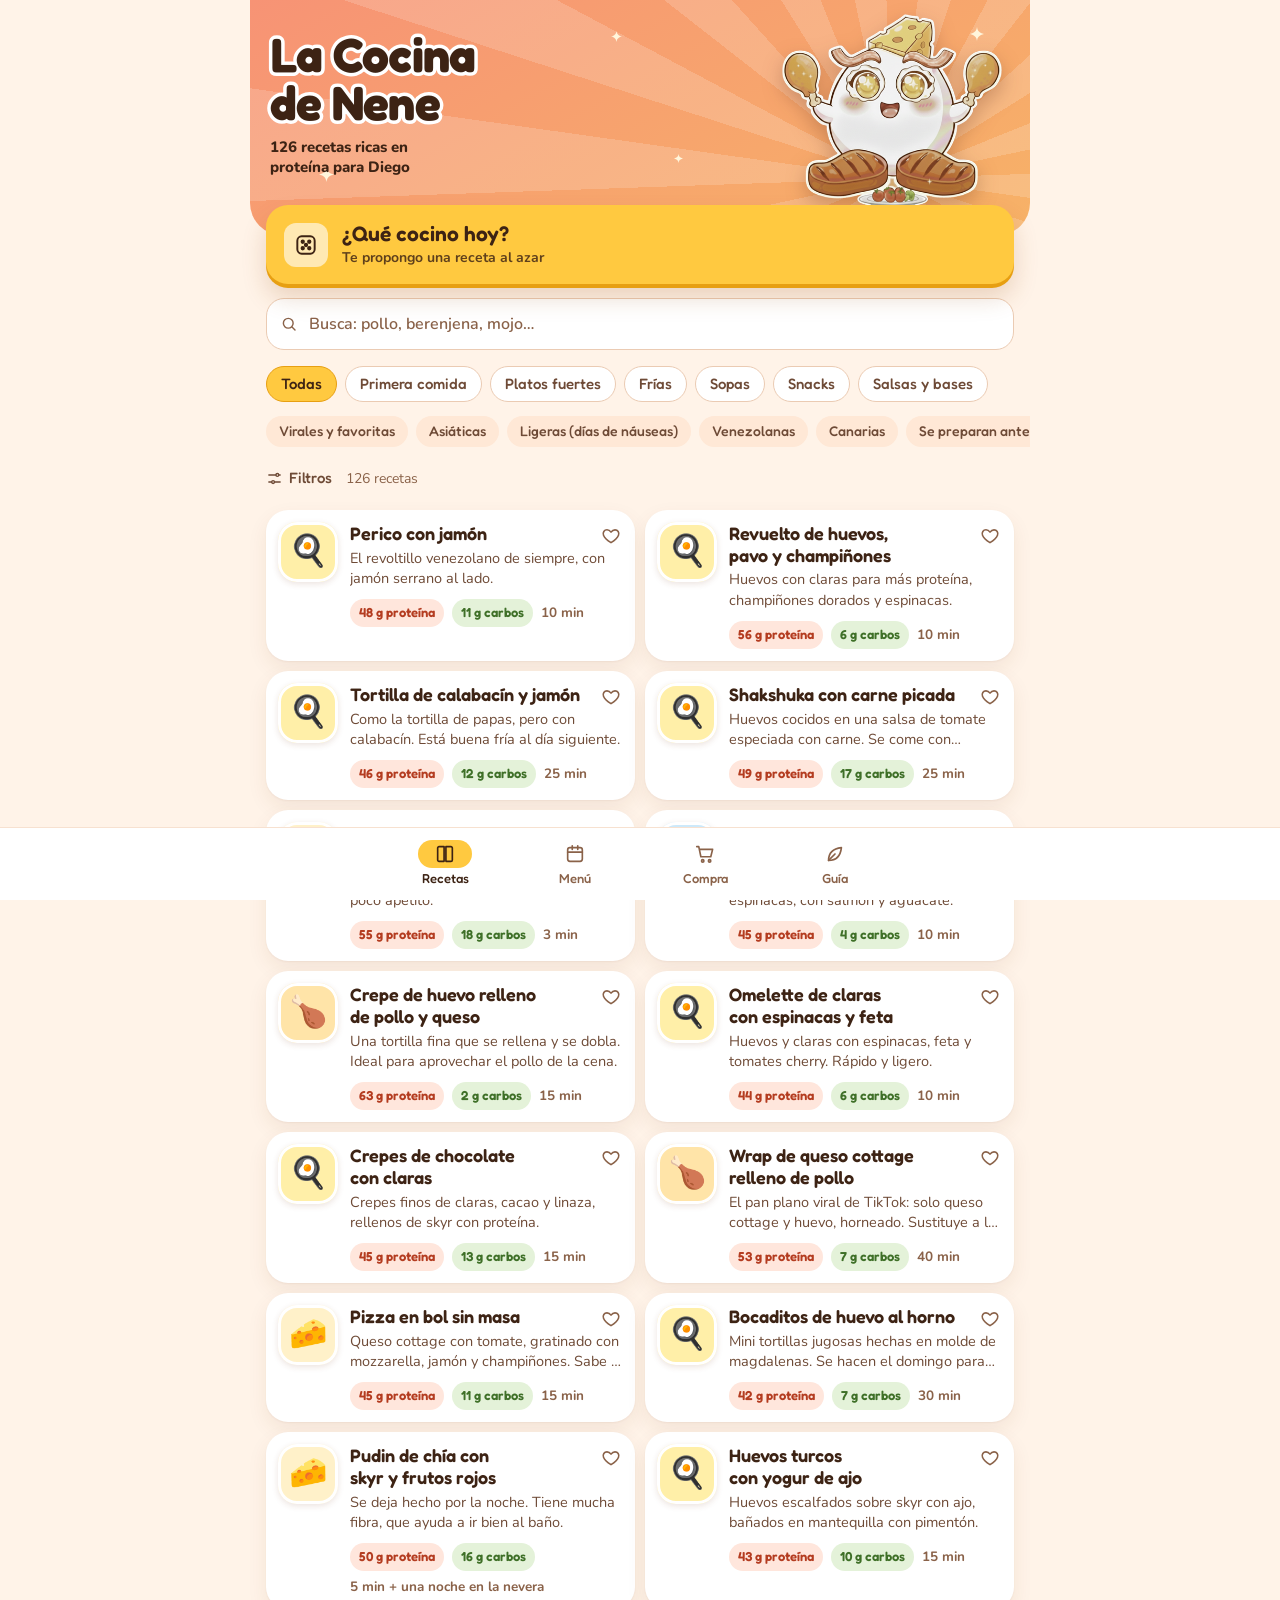
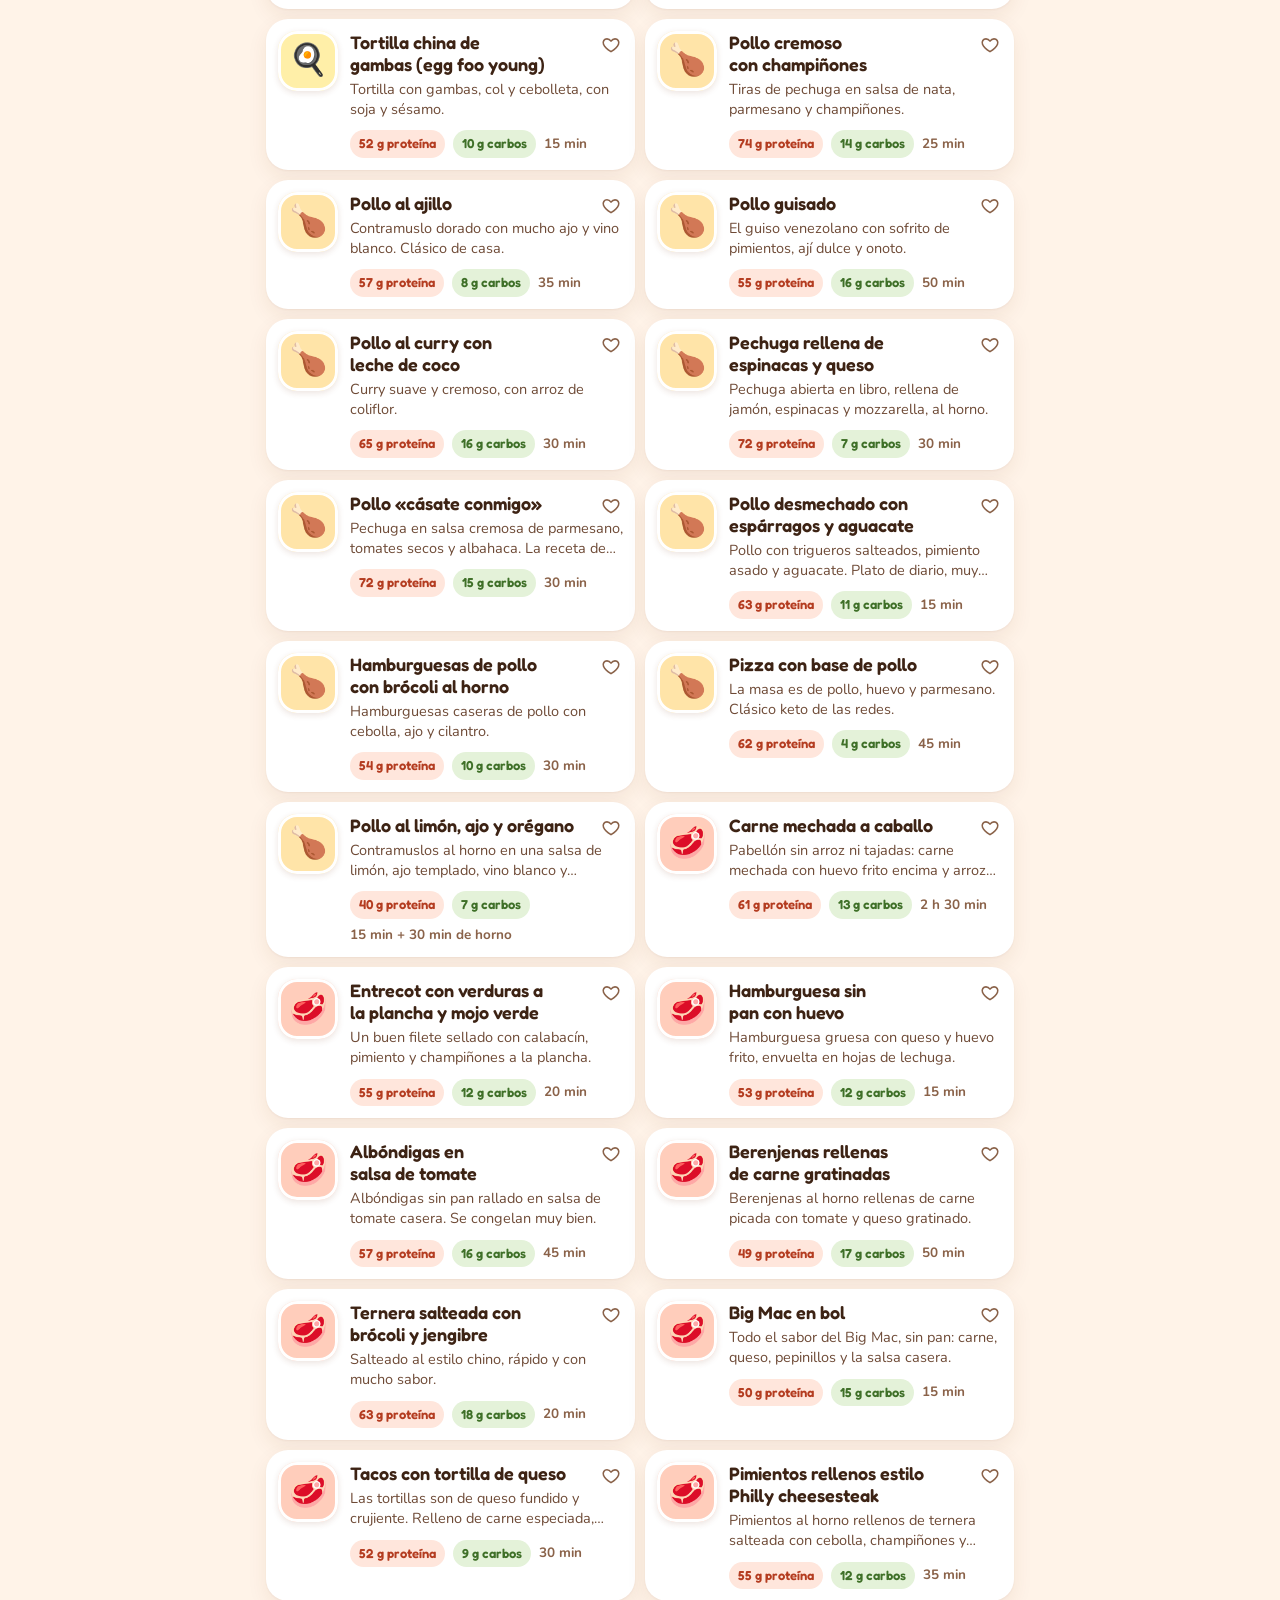
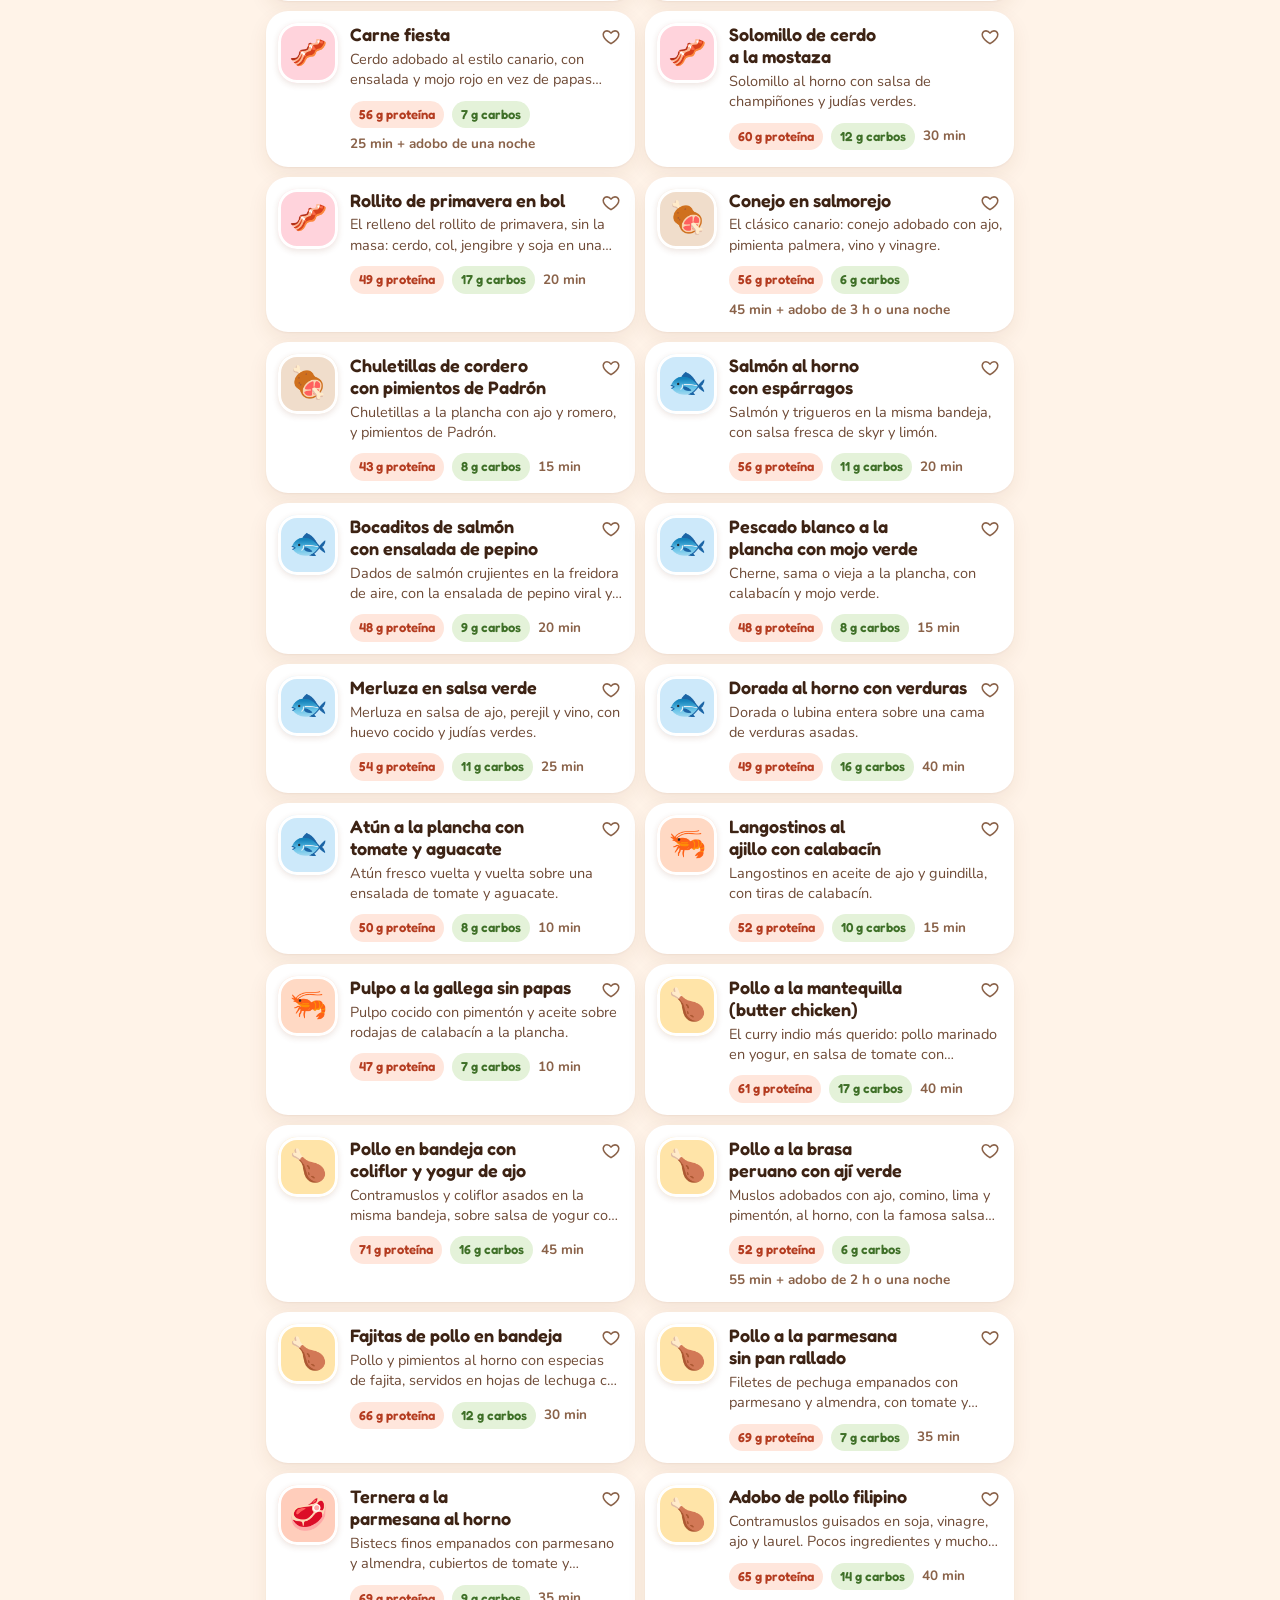
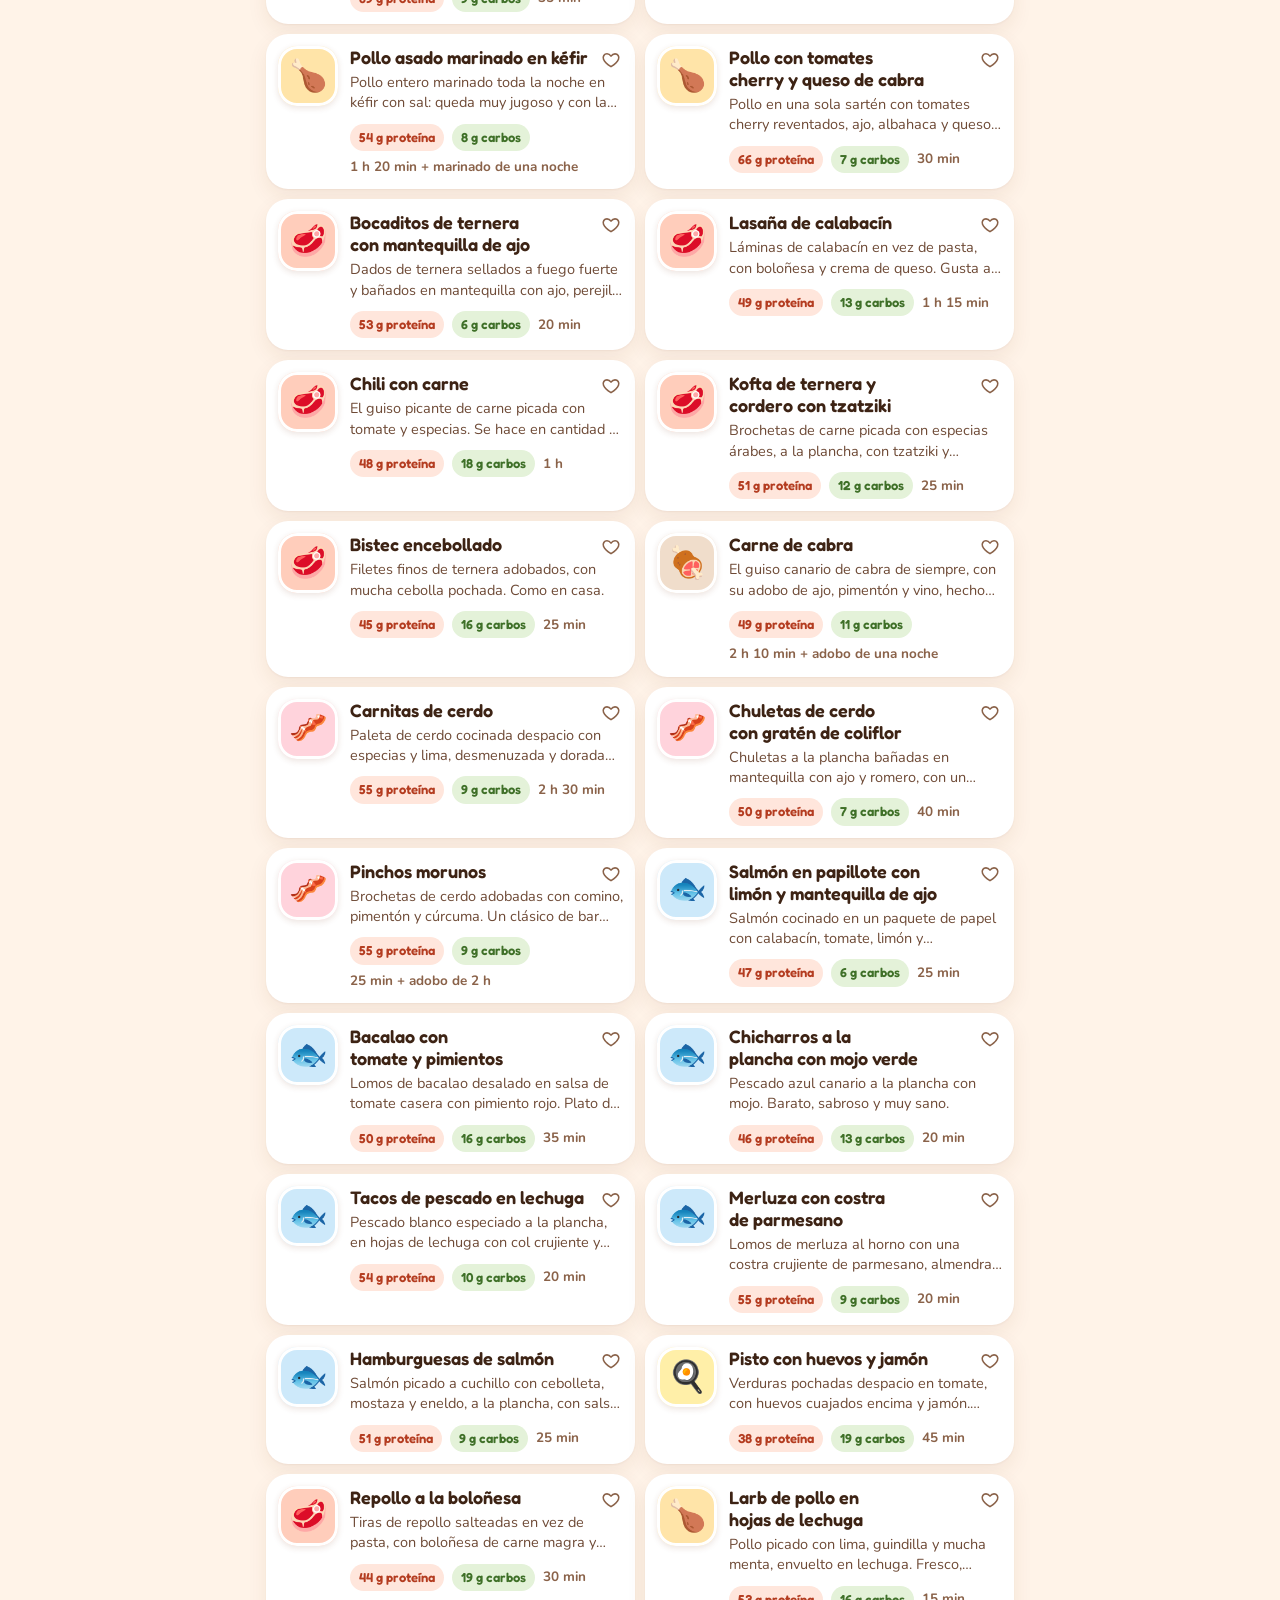
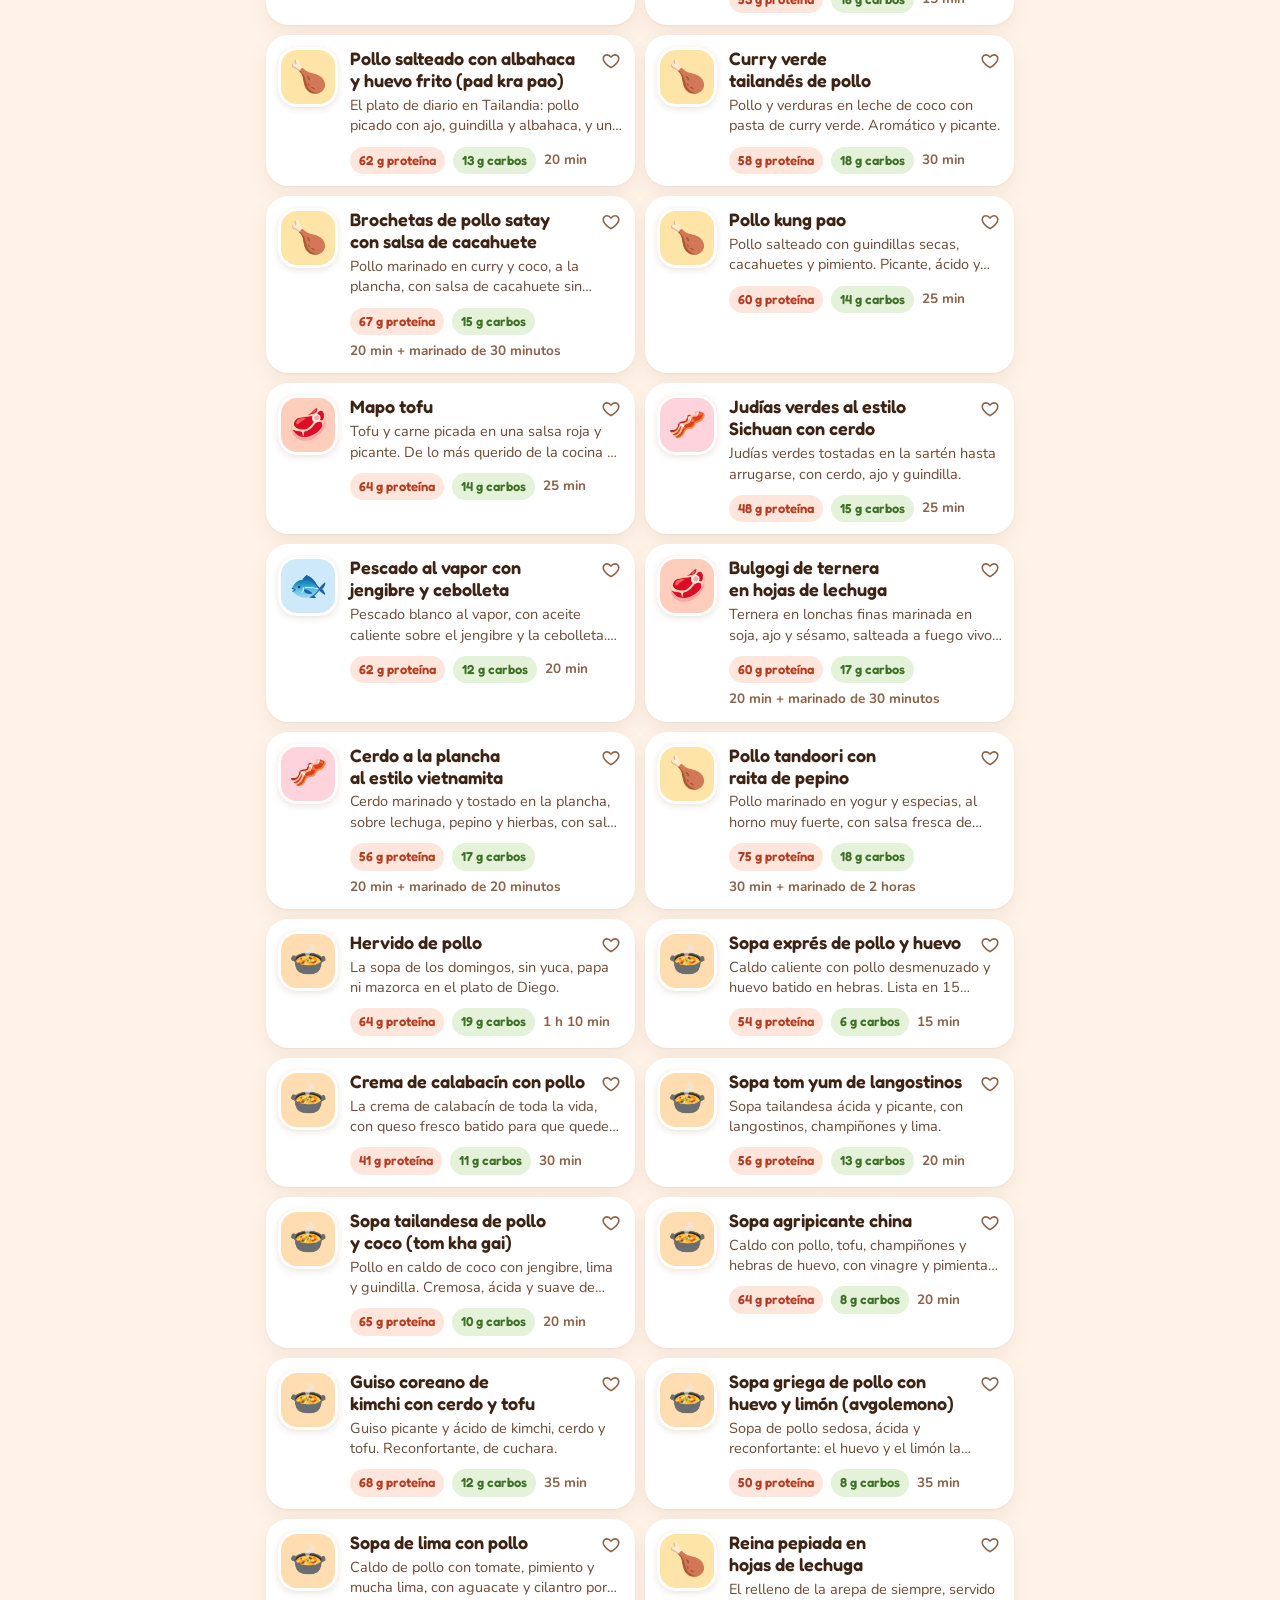
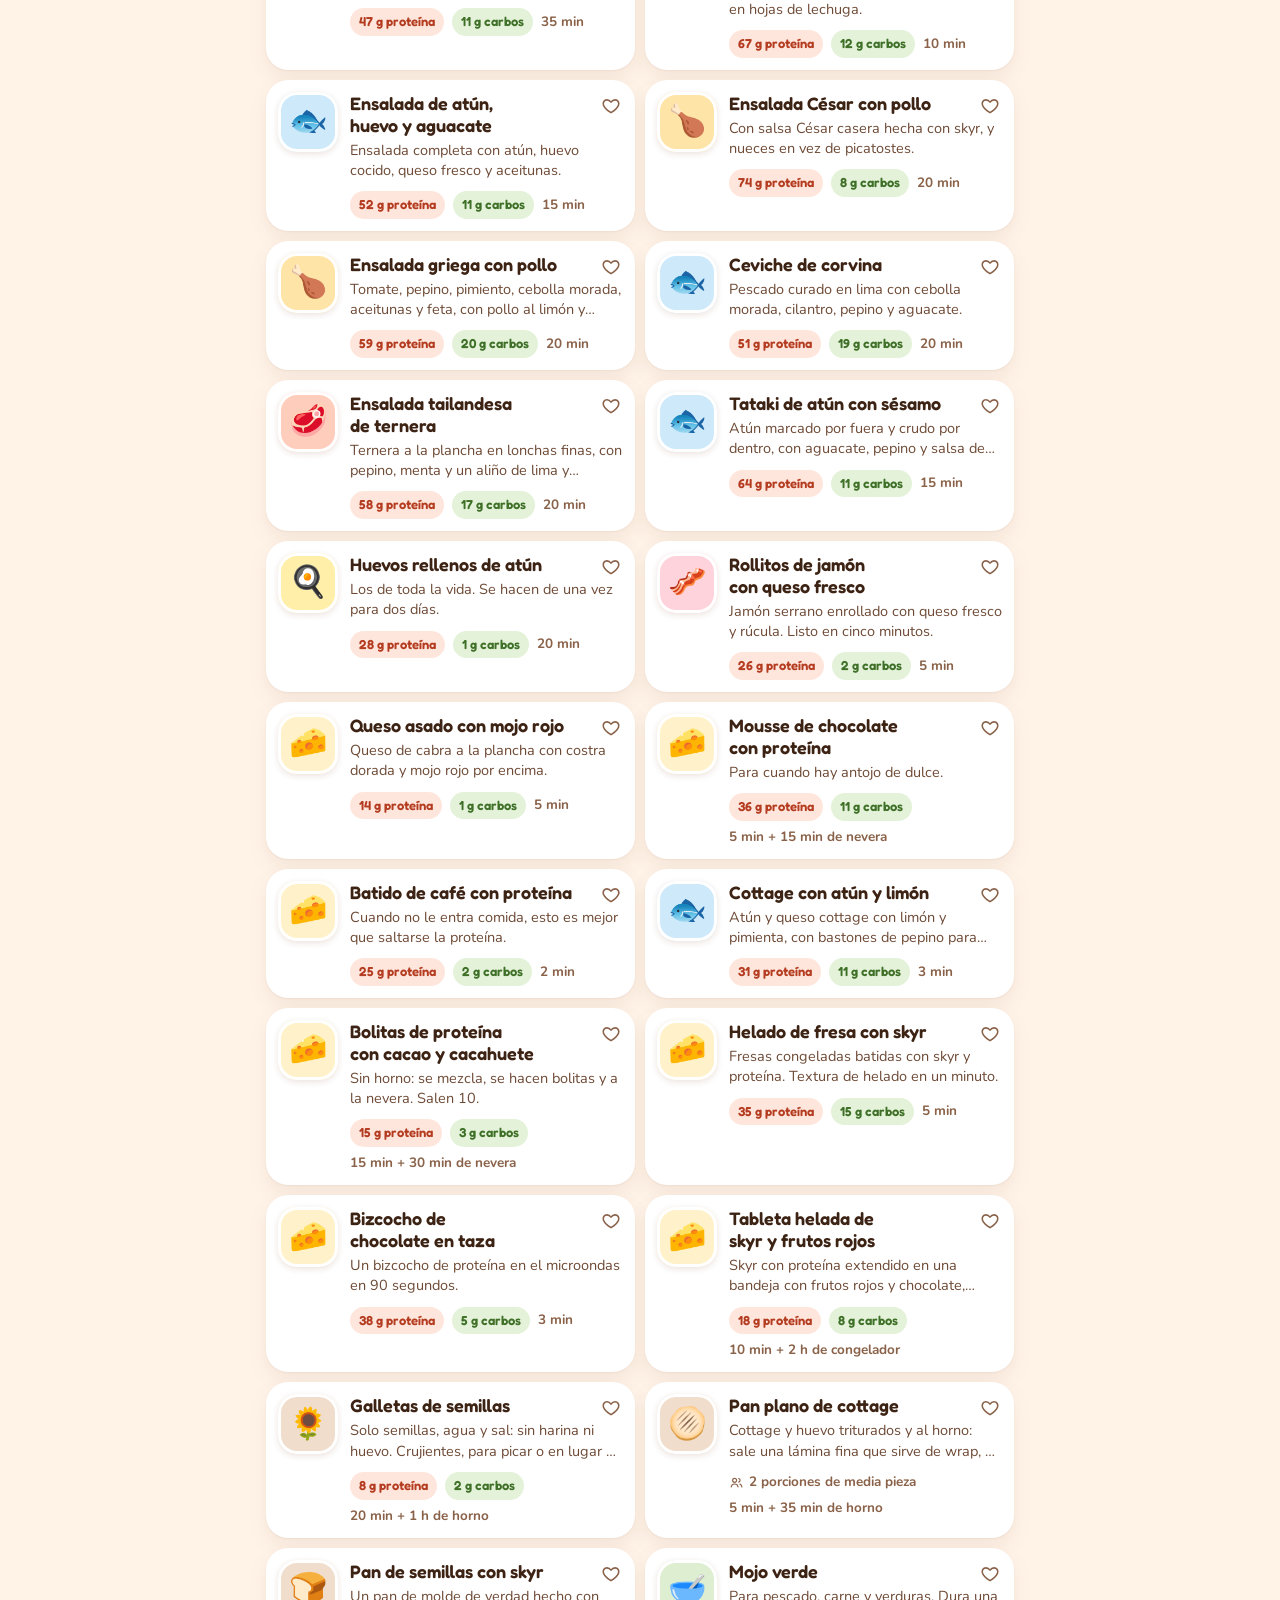
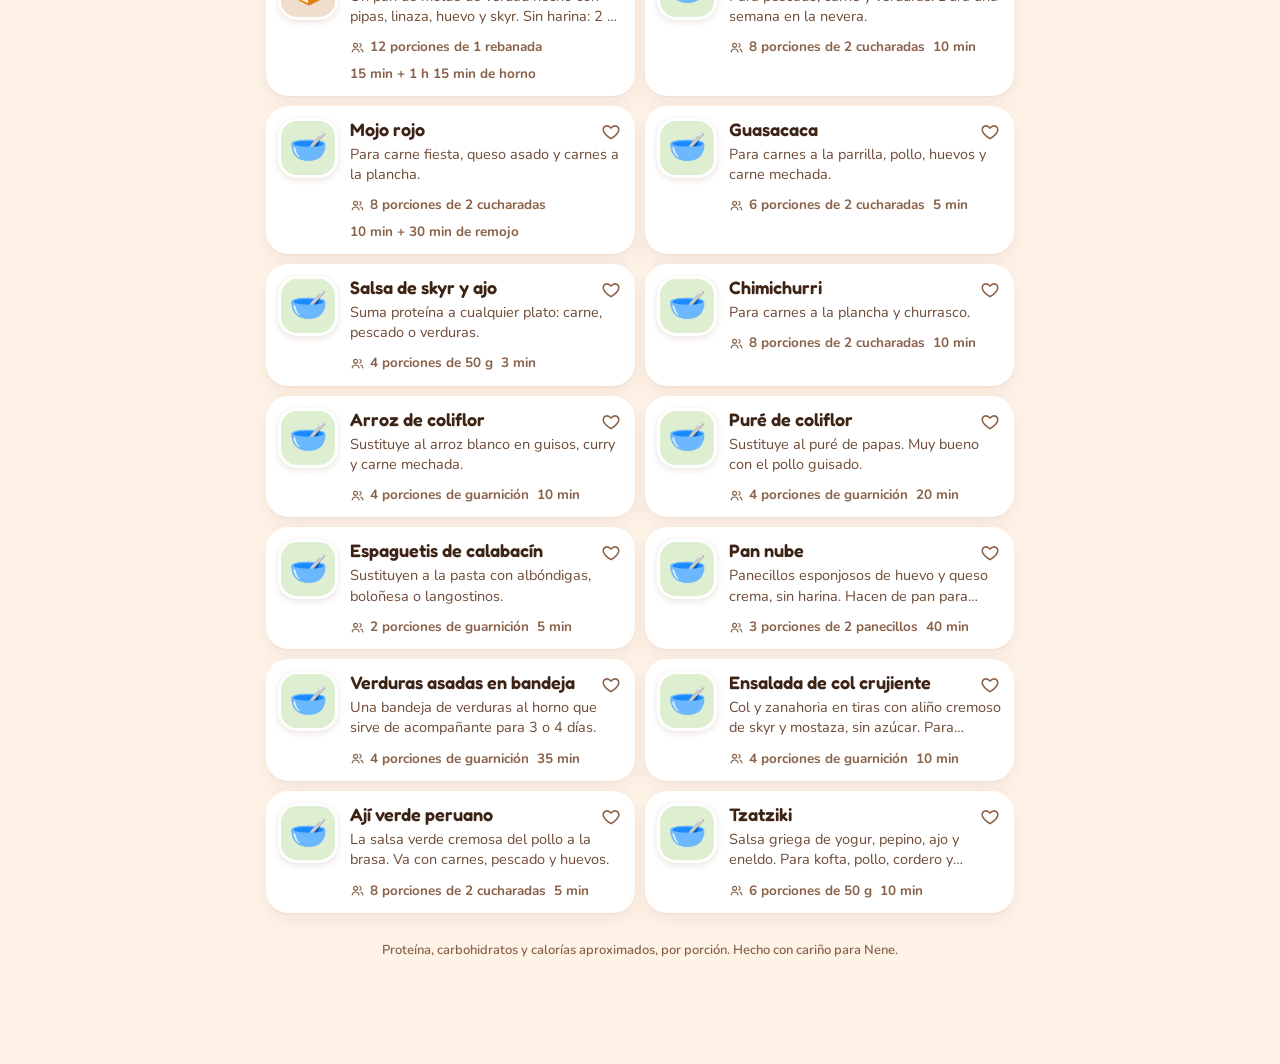
